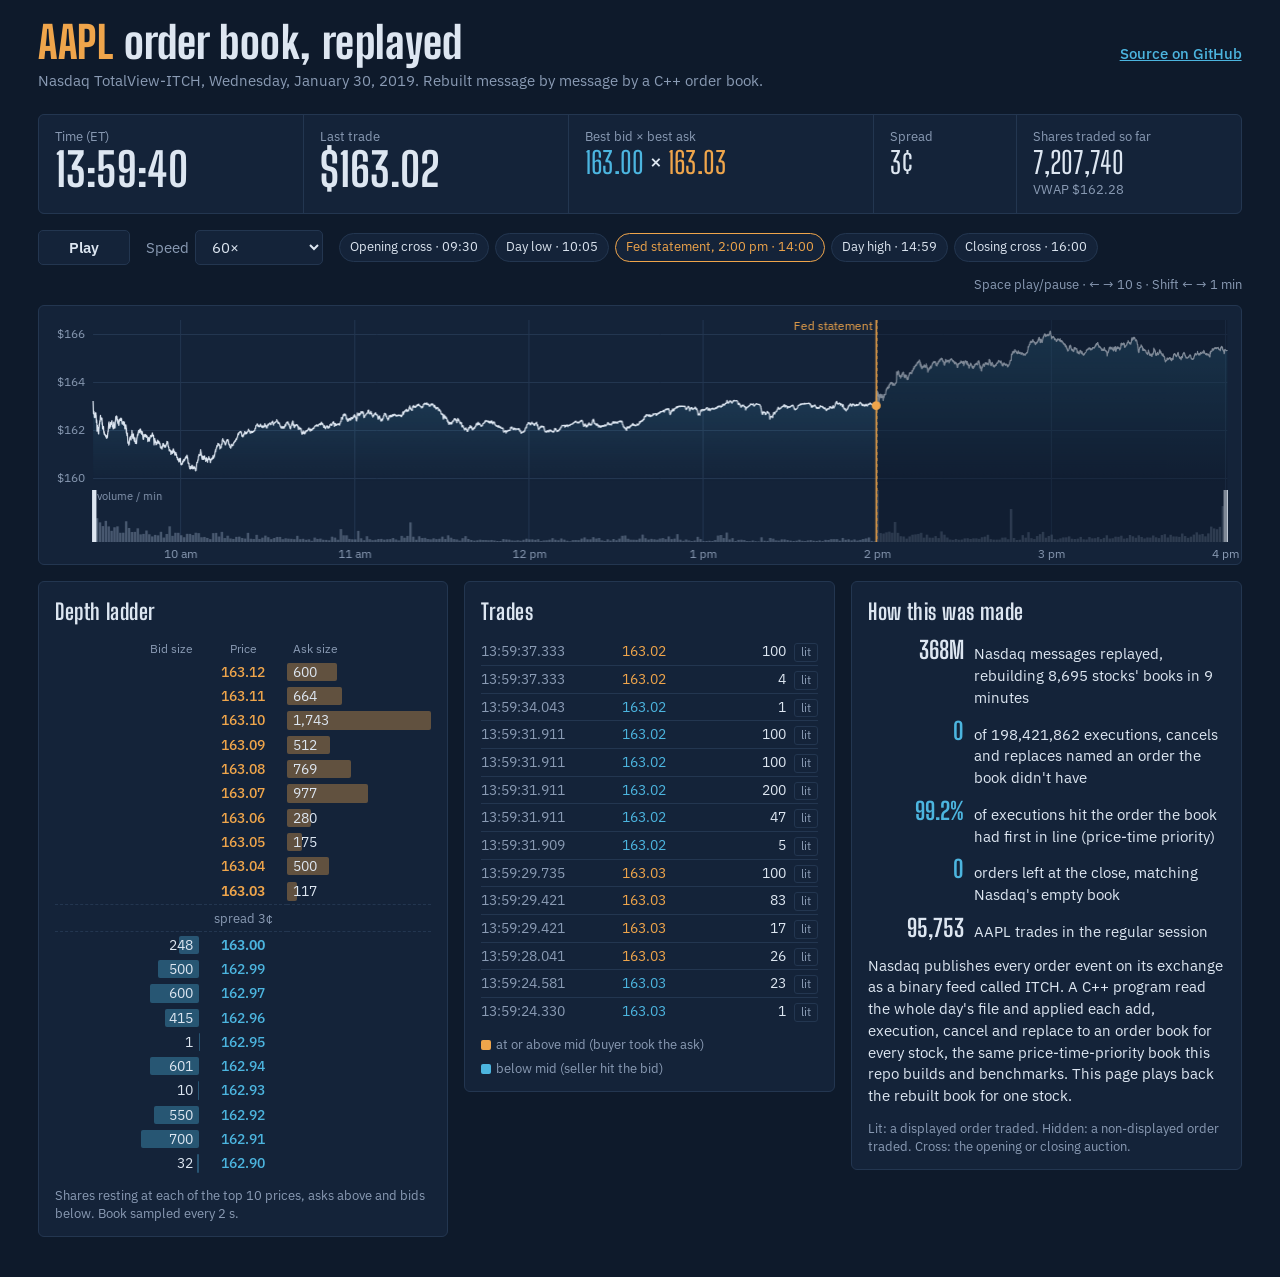
==== docs/index.html @ 78aa6287 "Live replay viewer for AAPL on 2019-01-30 (GitHub Pages) + updated results docs/index.html: the inte" ====
<!DOCTYPE html>
<html lang="en">
<head>
<meta charset="utf-8">
<meta name="viewport" content="width=device-width, initial-scale=1">
<title>AAPL Order Book Replay</title>
<link rel="preconnect" href="https://fonts.googleapis.com">
<link rel="preconnect" href="https://fonts.gstatic.com" crossorigin>
<link href="https://fonts.googleapis.com/css2?family=Big+Shoulders+Display:wght@500;700;800&family=IBM+Plex+Sans:wght@400;500;600&display=swap" rel="stylesheet">
<style>
:root {
  /* One committed visual world: an exchange board at night. Bids cool, asks warm. */
  --ink: #0e1a2b;      /* page */
  --panel: #142339;    /* raised surfaces */
  --line: #233650;     /* grid, borders */
  --text: #dde6f1;
  --muted: #8a9bb4;
  --bid: #4cb5df;
  --ask: #efa54b;
  --display: "Big Shoulders Display", "Arial Narrow", "Roboto Condensed", sans-serif;
  --body: "IBM Plex Sans", "Segoe UI", system-ui, sans-serif;
  /* layout: board of big numerals, full-width day chart, then ladder | tape | notes */
  color-scheme: dark;
}
* { box-sizing: border-box; }
html, body { margin: 0; background: var(--ink); color: var(--text); font-family: var(--body); font-size: 15px; line-height: 1.45; }
body { padding: 20px clamp(16px, 3vw, 40px) 40px; max-width: 1440px; margin: 0 auto; }
a { color: var(--bid); }
a:focus-visible, button:focus-visible, select:focus-visible, input:focus-visible, canvas:focus-visible { outline: 2px solid var(--ask); outline-offset: 2px; }
.num { font-variant-numeric: tabular-nums; }

/* ---------- header ---------- */
.top { display: flex; flex-wrap: wrap; gap: 8px 24px; align-items: baseline; justify-content: space-between; }
h1 { font-family: var(--display); font-weight: 800; font-size: clamp(30px, 4vw, 44px); letter-spacing: 0.01em; line-height: 1; margin: 0; text-wrap: balance; }
h1 .sym { color: var(--ask); }
.sub { margin: 6px 0 0; color: var(--muted); }
.repo { font-weight: 500; white-space: nowrap; }

/* ---------- the board: the one loud element ---------- */
.board { margin-top: 22px; display: grid; grid-template-columns: minmax(0, 1.3fr) minmax(0, 1.3fr) minmax(0, 1.5fr) minmax(0, 0.7fr) minmax(0, 1.1fr); gap: 1px; background: var(--line); border: 1px solid var(--line); border-radius: 6px; overflow: hidden; }
.cell { background: var(--panel); padding: 12px 16px 14px; display: flex; flex-direction: column; gap: 2px; min-width: 0; }
.label { color: var(--muted); font-size: 12.5px; }
.big { font-family: var(--display); font-weight: 700; font-size: clamp(30px, 3.6vw, 54px); line-height: 1; font-variant-numeric: tabular-nums; white-space: nowrap; }
.mid-val { font-family: var(--display); font-weight: 500; font-size: clamp(22px, 2.4vw, 30px); line-height: 1.05; font-variant-numeric: tabular-nums; white-space: nowrap; overflow: hidden; text-overflow: ellipsis; }
#quote .b { color: var(--bid); } #quote .a { color: var(--ask); }
.event { color: var(--ask); font-size: 13px; min-height: 1.4em; }

/* ---------- controls ---------- */
.controls { margin-top: 16px; display: flex; flex-wrap: wrap; gap: 10px 16px; align-items: center; }
button, select { font: inherit; color: var(--text); background: var(--panel); border: 1px solid var(--line); border-radius: 5px; padding: 6px 12px; cursor: pointer; }
button:hover, select:hover { border-color: var(--muted); }
#play { min-width: 92px; font-weight: 600; }
#play[aria-pressed="true"] { background: var(--ask); color: var(--ink); border-color: var(--ask); }
.speed { display: flex; gap: 6px; align-items: center; color: var(--muted); }
.moments { display: flex; flex-wrap: wrap; gap: 6px; }
.moments button { font-size: 13px; padding: 4px 10px; border-radius: 999px; }
.moments button.active { border-color: var(--ask); color: var(--ask); }
.keys { color: var(--muted); font-size: 12.5px; margin-left: auto; }

/* ---------- day chart ---------- */
.chart { position: relative; margin-top: 12px; background: var(--panel); border: 1px solid var(--line); border-radius: 6px; height: 260px; }
.chart canvas { position: absolute; inset: 0; width: 100%; height: 100%; }
#cursor { cursor: crosshair; touch-action: none; }
#tip { position: absolute; pointer-events: none; background: var(--ink); border: 1px solid var(--line); border-radius: 4px; padding: 3px 8px; font-size: 12.5px; white-space: nowrap; display: none; font-variant-numeric: tabular-nums; }

/* ---------- lower grid ---------- */
.grid { margin-top: 16px; display: grid; grid-template-columns: minmax(300px, 1.05fr) minmax(260px, 0.95fr) minmax(260px, 1fr); gap: 16px; align-items: start; }
.box { background: var(--panel); border: 1px solid var(--line); border-radius: 6px; padding: 14px 16px; min-width: 0; }
h2 { font-family: var(--display); font-weight: 700; font-size: 22px; letter-spacing: 0.02em; margin: 0 0 10px; }
.note { color: var(--muted); font-size: 12.5px; margin: 10px 0 0; }

/* ladder */
.ladder { display: grid; grid-template-columns: 1fr 88px 1fr; font-variant-numeric: tabular-nums; font-size: 14px; }
.ladder .row { display: contents; }
.ladder .row > div { padding: 2px 6px; position: relative; min-height: 22px; display: flex; align-items: center; }
.ladder .px { justify-content: center; font-weight: 500; }
.ladder .ask .px { color: var(--ask); } .ladder .bid .px { color: var(--bid); }
.ladder .qty { gap: 6px; }
.ladder .ask .qty.r { justify-content: flex-start; } .ladder .bid .qty.l { justify-content: flex-end; }
.ladder .bar { position: absolute; top: 3px; bottom: 3px; border-radius: 2px; opacity: 0.35; }
.ladder .ask .bar { left: 0; background: var(--ask); } .ladder .bid .bar { right: 0; background: var(--bid); }
.ladder .qtext { position: relative; }
.ladder .row.best > div { border-top: 1px solid transparent; }
.ladder .ask.best .px, .ladder .bid.best .px { font-weight: 600; }
.ladder .spreadrow > div { min-height: 28px; color: var(--muted); font-size: 12.5px; justify-content: center; border-top: 1px dashed var(--line); border-bottom: 1px dashed var(--line); }
.ladder .changed .qtext { animation: pulse 0.6s ease-out; }
@keyframes pulse { from { color: var(--text); text-shadow: 0 0 8px currentColor; } to { text-shadow: none; } }
.ladder .colhead > div { color: var(--muted); font-size: 12px; min-height: 18px; }

/* tape */
#tape { list-style: none; margin: 0; padding: 0; font-variant-numeric: tabular-nums; font-size: 14px; }
#tape li { display: grid; grid-template-columns: 9.5em 5.2em 1fr auto; gap: 8px; padding: 3px 0; border-bottom: 1px solid var(--line); align-items: baseline; }
#tape li:last-child { border-bottom: 0; }
#tape .t { color: var(--muted); }
#tape .q { text-align: right; }
#tape .k { font-size: 11.5px; padding: 0 6px; border-radius: 3px; border: 1px solid var(--line); color: var(--muted); }
#tape .up { color: var(--ask); } #tape .down { color: var(--bid); }
#tape .k.cross { border-color: var(--text); color: var(--text); }
#tape .empty { color: var(--muted); display: block; border: 0; }

/* about */
.facts { list-style: none; margin: 0; padding: 0; display: grid; gap: 10px; }
.facts li { display: grid; grid-template-columns: 6.4em 1fr; gap: 10px; align-items: baseline; }
.facts .n { font-family: var(--display); font-weight: 700; font-size: 24px; line-height: 1; font-variant-numeric: tabular-nums; text-align: right; }
.facts .ok { color: var(--bid); }
.about p { margin: 12px 0 0; max-width: 62ch; }
.legend { display: flex; flex-wrap: wrap; gap: 6px 14px; margin-top: 10px; color: var(--muted); font-size: 12.5px; }
.legend i { display: inline-block; width: 10px; height: 10px; border-radius: 2px; margin-right: 5px; vertical-align: -1px; }

@media (max-width: 1100px) {
  .board { grid-template-columns: repeat(3, minmax(0, 1fr)); }
  .board .cell:nth-child(3) { grid-column: span 2; }
  .grid { grid-template-columns: 1fr 1fr; }
  .grid .about { grid-column: span 2; }
  .keys { display: none; }
}
@media (max-width: 680px) {
  .board { grid-template-columns: repeat(2, minmax(0, 1fr)); }
    .grid { grid-template-columns: 1fr; }
  .grid .about { grid-column: auto; }
  .chart { height: 210px; }
  #tape li { grid-template-columns: 7.6em 4.6em 1fr auto; font-size: 13px; }
}
@media (prefers-reduced-motion: reduce) {
  .ladder .changed .qtext { animation: none; }
}
</style>
</head>
<body>
<header class="top">
  <div>
    <h1><span class="sym" id="sym">AAPL</span> order book, replayed</h1>
    <p class="sub" id="sub">Nasdaq TotalView-ITCH, rebuilt message by message by a C++ order book</p>
  </div>
  <a class="repo" href="https://github.com/adamdn-code/orderbook">Source on GitHub</a>
</header>

<section class="board" aria-label="Book at the selected time">
  <div class="cell"><span class="label">Time (ET)</span><span class="big" id="clock">--:--:--</span></div>
  <div class="cell"><span class="label">Last trade</span><span class="big" id="last">--</span></div>
  <div class="cell"><span class="label">Best bid × best ask</span><span class="mid-val" id="quote">--</span><span class="event" id="event"></span></div>
  <div class="cell"><span class="label">Spread</span><span class="mid-val" id="spread">--</span></div>
  <div class="cell"><span class="label">Shares traded so far</span><span class="mid-val" id="vol">--</span><span class="label" id="vwap">VWAP --</span></div>
</section>

<section class="controls" aria-label="Replay controls">
  <button id="play" aria-pressed="false">Play</button>
  <label class="speed" for="speed">Speed
    <select id="speed">
      <option value="1">1× real time</option>
      <option value="10">10×</option>
      <option value="60" selected>60×</option>
      <option value="300">300×</option>
    </select>
  </label>
  <div class="moments" id="moments" aria-label="Jump to"></div>
  <span class="keys">Space play/pause · ← → 10 s · Shift ← → 1 min</span>
</section>

<section class="chart" aria-label="Price through the day. Click or drag to move through the day.">
  <canvas id="day" aria-hidden="true"></canvas>
  <canvas id="cursor" tabindex="0" aria-label="Day chart: click or drag to set the time"></canvas>
  <div id="tip"></div>
</section>

<main class="grid">
  <section class="box">
    <h2>Depth ladder</h2>
    <div class="ladder" id="ladder"></div>
    <p class="note" id="ladder-note">Shares resting at each price, asks above and bids below.</p>
  </section>
  <section class="box">
    <h2>Trades</h2>
    <ol id="tape"></ol>
    <div class="legend">
      <span><i style="background:var(--ask)"></i>at or above mid (buyer took the ask)</span>
      <span><i style="background:var(--bid)"></i>below mid (seller hit the bid)</span>
    </div>
  </section>
  <section class="box about">
    <h2>How this was made</h2>
    <ul class="facts" id="facts"></ul>
    <p>Nasdaq publishes every order event on its exchange as a binary feed called ITCH. A C++ program read the whole day's file and applied each add, execution, cancel and replace to an order book for every stock, the same price-time-priority book this repo builds and benchmarks. This page plays back the rebuilt book for one stock.</p>
    <p class="note">Lit: a displayed order traded. Hidden: a non-displayed order traded. Cross: the opening or closing auction.</p>
  </section>
</main>

<script>
"use strict";
const D = {"symbol":"AAPL","date":"2019-01-30","scale":10000,"depth":10,"step":2.0,"snap_t":[34201.012,34203.007,34205.01,34207.11,34209.002,34211.018,34213.07,34215.009,34217.074,34219.019,34221.008,34223.155,34225.003,34227.001,34229.001,34231.003,34233.105,34235.1,34237.019,34239.023,34241.023,34243.005,34245.027,34247.003,34249.018,34251.01,34253.019,34255.049,34257.041,34259.006,34261.008,34263.02,34265.004,34267.03,34269.02,34271.023,34273.02,34275.02,34277.002,34279.02,34281.035,34283.03,34285.025,34287.016,34289.006,34291.002,34293.008,34295.074,34297.035,34299.001,34301.035,34303.016,34305.041,34307.062,34309.039,34311.031,34313.037,34315.056,34317.013,34319.001,34321.011,34323.006,34325.03,34327.0,34329.014,34331.003,34333.032,34335.01,34337.033,34339.055,34341.011,34343.038,34345.016,34347.027,34349.002,34351.0,34353.0,34355.022,34357.004,34359.033,34361.008,34363.071,34365.013,34367.006,34369.033,34371.016,34373.001,34375.032,34377.033,34379.033,34381.014,34383.014,34385.011,34387.009,34389.015,34391.025,34393.005,34395.005,34397.009,34399.002,34401.137,34403.005,34405.011,34407.077,34409.003,34411.017,34413.042,34415.008,34417.028,34419.01,34421.043,34423.035,34425.011,34427.066,34429.037,34431.001,34433.033,34435.04,34437.007,34439.005,34441.022,34443.033,34445.016,34447.053,34449.035,34451.031,34453.003,34455.046,34457.024,34459.032,34461.029,34463.028,34465.005,34467.082,34469.038,34471.031,34473.051,34475.014,34477.045,34479.031,34481.019,34483.005,34485.006,34487.02,34489.176,34491.048,34493.017,34495.001,34497.045,34499.01,34501.014,34503.004,34505.007,34507.017,34509.007,34511.038,34513.034,34515.004,34517.003,34519.029,34521.035,34523.012,34525.017,34527.033,34529.017,34531.028,34533.014,34535.032,34537.002,34539.01,34541.027,34543.101,34545.009,34547.01,34549.046,34551.05,34553.0,34555.037,34557.017,34559.024,34561.0,34563.002,34565.02,34567.003,34569.032,34571.003,34573.064,34575.002,34577.065,34579.008,34581.057,34583.06,34585.031,34587.003,34589.066,34591.036,34593.064,34595.013,34597.031,34599.001,34601.011,34603.038,34605.033,34607.028,34609.011,34611.021,34613.002,34615.038,34617.018,34619.027,34621.019,34623.039,34625.02,34627.001,34629.012,34631.053,34633.007,34635.033,34637.038,34639.004,34641.014,34643.072,34645.069,34647.005,34649.003,34651.022,34653.014,34655.008,34657.01,34659.012,34661.02,34663.015,34665.0,34667.004,34669.01,34671.0,34673.039,34675.027,34677.058,34679.028,34681.031,34683.023,34685.065,34687.087,34689.004,34691.001,34693.019,34695.006,34697.012,34699.0,34701.003,34703.003,34705.009,34707.025,34709.007,34711.001,34713.004,34715.03,34717.033,34719.002,34721.009,34723.027,34725.096,34727.054,34729.001,34731.0,34733.006,34735.004,34737.058,34739.007,34741.027,34743.012,34745.002,34747.025,34749.035,34751.093,34753.011,34755.032,34757.004,34759.053,34761.009,34763.06,34765.03,34767.054,34769.004,34771.004,34773.012,34775.002,34777.034,34779.046,34781.015,34783.033,34785.002,34787.002,34789.002,34791.156,34793.0,34795.207,34797.015,34799.011,34801.049,34803.03,34805.013,34807.06,34809.002,34811.008,34813.063,34815.008,34817.018,34819.091,34821.154,34823.005,34825.033,34827.0,34829.101,34831.0,34833.067,34835.018,34837.002,34839.001,34841.029,34843.024,34845.021,34847.001,34849.021,34851.034,34853.018,34855.029,34857.004,34859.002,34861.012,34863.071,34865.001,34867.014,34869.005,34871.013,34873.053,34875.005,34877.026,34879.015,34881.011,34883.017,34885.013,34887.017,34889.015,34891.01,34893.006,34895.025,34897.002,34899.015,34901.007,34903.022,34905.008,34907.005,34909.012,34911.02,34913.006,34915.029,34917.04,34919.002,34921.051,34923.054,34925.002,34927.002,34929.022,34931.031,34933.025,34935.016,34937.034,34939.0,34941.009,34943.0,34945.02,34947.017,34949.01,34951.031,34953.032,34955.002,34957.017,34959.004,34961.001,34963.01,34965.051,34967.008,34969.023,34971.025,34973.018,34975.041,34977.005,34979.01,34981.028,34983.006,34985.026,34987.006,34989.006,34991.035,34993.136,34995.012,34997.012,34999.094,35001.007,35003.015,35005.006,35007.054,35009.006,35011.006,35013.004,35015.008,35017.023,35019.024,35021.002,35023.04,35025.061,35027.063,35029.054,35031.032,35033.241,35035.025,35037.014,35039.012,35041.023,35043.05,35045.062,35047.004,35049.002,35051.008,35053.0,35055.021,35057.004,35059.003,35061.006,35063.016,35065.007,35067.002,35069.002,35071.016,35073.022,35075.012,35077.0,35079.033,35081.02,35083.006,35085.134,35087.104,35089.022,35091.04,35093.039,35095.018,35097.012,35099.015,35101.001,35103.001,35105.009,35107.02,35109.014,35111.006,35113.054,35115.018,35117.011,35119.042,35121.003,35123.006,35125.007,35127.0,35129.018,35131.122,35133.01,35135.025,35137.003,35139.097,35141.042,35143.009,35145.023,35147.012,35149.02,35151.021,35153.052,35155.046,35157.002,35159.03,35161.0,35163.0,35165.0,35167.0,35169.0,35171.008,35173.0,35175.0,35177.0,35179.0,35181.07,35183.024,35185.0,35187.0,35189.04,35191.072,35193.0,35195.0,35197.028,35199.0,35201.0,35203.0,35205.0,35207.0,35209.0,35211.086,35213.0,35215.0,35217.0,35219.048,35221.062,35223.01,35225.052,35227.071,35229.013,35231.0,35233.0,35235.0,35237.0,35239.001,35241.0,35243.023,35245.008,35247.0,35249.0,35251.152,35253.054,35255.032,35257.03,35259.0,35261.171,35263.0,35265.0,35267.0,35269.0,35271.03,35273.019,35275.0,35277.0,35279.012,35281.0,35283.0,35285.0,35287.0,35289.0,35291.0,35293.0,35295.0,35297.0,35299.0,35301.058,35303.0,35305.0,35307.0,35309.008,35311.0,35313.1,35315.0,35317.094,35319.022,35321.018,35323.0,35325.0,35327.0,35329.0,35331.037,35333.0,35335.0,35337.022,35339.008,35341.0,35343.0,35345.0,35347.0,35349.0,35351.0,35353.0,35355.0,35357.0,35359.0,35361.0,35363.0,35365.0,35367.024,35369.0,35371.0,35373.0,35375.0,35377.0,35379.0,35381.0,35383.001,35385.05,35387.0,35389.0,35391.087,35393.0,35395.0,35397.006,35399.0,35401.0,35403.111,35405.009,35407.122,35409.0,35411.0,35413.0,35415.0,35417.0,35419.023,35421.002,35423.0,35425.0,35427.0,35429.0,35431.027,35433.0,35435.0,35437.072,35439.0,35441.0,35443.093,35445.0,35447.0,35449.029,35451.037,35453.0,35455.0,35457.015,35459.0,35461.0,35463.0,35465.0,35467.0,35469.013,35471.0,35473.004,35475.0,35477.0,35479.008,35481.031,35483.04,35485.0,35487.0,35489.004,35491.0,35493.0,35495.004,35497.0,35499.001,35501.021,35503.0,35505.007,35507.02,35509.095,35511.011,35513.049,35515.145,35517.028,35519.054,35521.0,35523.181,35525.003,35527.0,35529.024,35531.006,35533.0,35535.0,35537.036,35539.0,35541.124,35543.005,35545.003,35547.084,35549.0,35551.007,35553.019,35555.083,35557.0,35559.005,35561.021,35563.023,35565.003,35567.0,35569.001,35571.004,35573.02,35575.0,35577.004,35579.028,35581.082,35583.011,35585.008,35587.027,35589.034,35591.0,35593.0,35595.027,35597.043,35599.045,35601.0,35603.003,35605.0,35607.0,35609.061,35611.0,35613.051,35615.031,35617.287,35619.005,35621.009,35623.011,35625.038,35627.028,35629.029,35631.015,35633.052,35635.0,35637.013,35639.034,35641.003,35643.049,35645.001,35647.069,35649.031,35651.034,35653.021,35655.0,35657.09,35659.0,35661.07,35663.0,35665.049,35667.0,35669.008,35671.0,35673.0,35675.0,35677.0,35679.0,35681.0,35683.034,35685.0,35687.0,35689.0,35691.0,35693.014,35695.024,35697.001,35699.014,35701.149,35703.043,35705.064,35707.0,35709.035,35711.0,35713.0,35715.038,35717.103,35719.073,35721.008,35723.0,35725.0,35727.008,35729.0,35731.0,35733.0,35735.0,35737.003,35739.034,35741.0,35743.0,35745.021,35747.0,35749.0,35751.0,35753.0,35755.026,35757.0,35759.0,35761.0,35763.033,35765.0,35767.0,35769.0,35771.0,35773.0,35775.024,35777.151,35779.099,35781.0,35783.034,35785.009,35787.0,35789.0,35791.0,35793.085,35795.155,35797.002,35799.069,35801.0,35803.075,35805.0,35807.0,35809.054,35811.0,35813.0,35815.0,35817.0,35819.0,35821.007,35823.0,35825.0,35827.118,35829.016,35831.0,35833.0,35835.007,35837.047,35839.225,35841.042,35843.0,35845.0,35847.0,35849.0,35851.0,35853.035,35855.078,35857.0,35859.062,35861.063,35863.0,35865.019,35867.041,35869.101,35871.031,35873.0,35875.0,35877.0,35879.0,35881.057,35883.036,35885.0,35887.026,35889.007,35891.0,35893.048,35895.019,35897.0,35899.0,35901.0,35903.0,35905.0,35907.004,35909.0,35911.0,35913.0,35915.0,35917.205,35919.035,35921.0,35923.0,35925.077,35927.0,35929.0,35931.0,35933.016,35935.0,35937.0,35939.0,35941.0,35943.0,35945.0,35947.0,35949.086,35951.0,35953.0,35955.0,35957.0,35959.046,35961.0,35963.0,35965.0,35967.023,35969.029,35971.007,35973.009,35975.055,35977.0,35979.0,35981.029,35983.0,35985.005,35987.0,35989.02,35991.0,35993.0,35995.033,35997.0,35999.0,36001.0,36003.0,36005.131,36007.0,36009.0,36011.0,36013.0,36015.0,36017.066,36019.019,36021.0,36023.063,36025.0,36027.0,36029.0,36031.0,36033.0,36035.0,36037.0,36039.027,36041.0,36043.059,36045.014,36047.0,36049.0,36051.01,36053.0,36055.0,36057.003,36059.042,36061.0,36063.0,36065.033,36067.255,36069.0,36071.116,36073.0,36075.028,36077.0,36079.005,36081.021,36083.03,36085.086,36087.052,36089.074,36091.003,36093.0,36095.049,36097.004,36099.036,36101.0,36103.0,36105.099,36107.072,36109.013,36111.0,36113.0,36115.0,36117.0,36119.04,36121.0,36123.0,36125.0,36127.0,36129.0,36131.0,36133.0,36135.0,36137.027,36139.0,36141.0,36143.0,36145.012,36147.0,36149.014,36151.166,36153.0,36155.0,36157.0,36159.01,36161.026,36163.0,36165.0,36167.0,36169.0,36171.0,36173.048,36175.0,36177.0,36179.0,36181.013,36183.042,36185.0,36187.0,36189.0,36191.009,36193.0,36195.004,36197.0,36199.0,36201.026,36203.0,36205.0,36207.0,36209.0,36211.0,36213.0,36215.0,36217.0,36219.0,36221.02,36223.0,36225.0,36227.0,36229.059,36231.0,36233.0,36235.0,36237.004,36239.088,36241.0,36243.062,36245.0,36247.0,36249.0,36251.014,36253.044,36255.022,36257.0,36259.032,36261.0,36263.0,36265.0,36267.0,36269.005,36271.0,36273.118,36275.0,36277.065,36279.0,36281.029,36283.171,36285.0,36287.0,36289.0,36291.0,36293.0,36295.048,36297.206,36299.052,36301.0,36303.0,36305.0,36307.142,36309.0,36311.0,36313.0,36315.034,36317.0,36319.0,36321.0,36323.0,36325.0,36327.0,36329.065,36331.004,36333.0,36335.0,36337.0,36339.0,36341.0,36343.0,36345.0,36347.0,36349.0,36351.0,36353.0,36355.098,36357.0,36359.0,36361.0,36363.046,36365.0,36367.0,36369.0,36371.0,36373.0,36375.0,36377.0,36379.0,36381.0,36383.0,36385.0,36387.011,36389.0,36391.032,36393.0,36395.0,36397.0,36399.0,36401.0,36403.0,36405.0,36407.0,36409.0,36411.0,36413.014,36415.117,36417.0,36419.0,36421.016,36423.0,36425.0,36427.0,36429.048,36431.062,36433.0,36435.015,36437.0,36439.0,36441.0,36443.0,36445.0,36447.0,36449.0,36451.019,36453.087,36455.0,36457.0,36459.0,36461.0,36463.075,36465.0,36467.0,36469.074,36471.01,36473.0,36475.0,36477.0,36479.0,36481.0,36483.0,36485.018,36487.103,36489.0,36491.0,36493.0,36495.0,36497.0,36499.001,36501.0,36503.0,36505.021,36507.0,36509.0,36511.0,36513.0,36515.0,36517.076,36519.0,36521.08,36523.0,36525.0,36527.0,36529.0,36531.0,36533.032,36535.021,36537.035,36539.092,36541.0,36543.0,36545.025,36547.0,36549.0,36551.148,36553.0,36555.0,36557.0,36559.0,36561.0,36563.058,36565.064,36567.0,36569.013,36571.0,36573.089,36575.043,36577.041,36579.056,36581.146,36583.0,36585.198,36587.0,36589.0,36591.051,36593.078,36595.0,36597.0,36599.0,36601.002,36603.0,36605.015,36607.0,36609.0,36611.0,36613.028,36615.0,36617.0,36619.27,36621.0,36623.0,36625.0,36627.067,36629.013,36631.0,36633.0,36635.0,36637.0,36639.022,36641.0,36643.0,36645.0,36647.122,36649.0,36651.0,36653.0,36655.048,36657.025,36659.165,36661.005,36663.0,36665.0,36667.0,36669.0,36671.065,36673.0,36675.005,36677.0,36679.0,36681.0,36683.0,36685.007,36687.0,36689.056,36691.033,36693.0,36695.0,36697.034,36699.042,36701.0,36703.0,36705.0,36707.052,36709.0,36711.0,36713.037,36715.0,36717.0,36719.0,36721.0,36723.0,36725.0,36727.0,36729.0,36731.0,36733.0,36735.0,36737.0,36739.0,36741.0,36743.0,36745.0,36747.0,36749.0,36751.397,36753.142,36755.0,36757.0,36759.0,36761.0,36763.0,36765.0,36767.0,36769.0,36771.0,36773.0,36775.0,36777.0,36779.0,36781.0,36783.0,36785.0,36787.0,36789.0,36791.158,36793.0,36795.0,36797.0,36799.0,36801.0,36803.0,36805.005,36807.0,36809.0,36811.111,36813.0,36815.0,36817.01,36819.0,36821.0,36823.003,36825.032,36827.035,36829.054,36831.136,36833.01,36835.0,36837.0,36839.0,36841.141,36843.0,36845.0,36847.054,36849.043,36851.033,36853.0,36855.0,36857.0,36859.0,36861.0,36863.02,36865.0,36867.0,36869.018,36871.0,36873.0,36875.0,36877.0,36879.001,36881.0,36883.0,36885.0,36887.045,36889.0,36891.0,36893.034,36895.094,36897.0,36899.0,36901.0,36903.0,36905.0,36907.0,36909.0,36911.0,36913.0,36915.0,36917.0,36919.026,36921.053,36923.0,36925.129,36927.026,36929.174,36931.007,36933.068,36935.04,36937.0,36939.0,36941.007,36943.02,36945.0,36947.0,36949.0,36951.0,36953.025,36955.0,36957.0,36959.0,36961.0,36963.0,36965.006,36967.0,36969.0,36971.0,36973.0,36975.0,36977.0,36979.0,36981.0,36983.0,36985.073,36987.0,36989.0,36991.0,36993.146,36995.0,36997.0,36999.0,37001.0,37003.0,37005.0,37007.0,37009.001,37011.0,37013.0,37015.0,37017.0,37019.088,37021.0,37023.0,37025.016,37027.0,37029.034,37031.0,37033.004,37035.0,37037.0,37039.074,37041.009,37043.0,37045.0,37047.0,37049.0,37051.019,37053.0,37055.041,37057.01,37059.0,37061.042,37063.0,37065.0,37067.039,37069.0,37071.0,37073.0,37075.0,37077.112,37079.085,37081.048,37083.011,37085.097,37087.052,37089.0,37091.0,37093.0,37095.0,37097.013,37099.012,37101.0,37103.0,37105.0,37107.0,37109.0,37111.0,37113.074,37115.0,37117.143,37119.0,37121.0,37123.0,37125.0,37127.0,37129.0,37131.0,37133.0,37135.117,37137.0,37139.0,37141.0,37143.024,37145.0,37147.0,37149.0,37151.0,37153.0,37155.0,37157.043,37159.0,37161.062,37163.159,37165.0,37167.0,37169.084,37171.0,37173.0,37175.0,37177.0,37179.0,37181.0,37183.0,37185.0,37187.0,37189.0,37191.0,37193.0,37195.0,37197.0,37199.0,37201.005,37203.006,37205.0,37207.0,37209.0,37211.0,37213.0,37215.0,37217.022,37219.0,37221.0,37223.0,37225.0,37227.033,37229.0,37231.022,37233.01,37235.0,37237.0,37239.0,37241.0,37243.0,37245.0,37247.006,37249.0,37251.0,37253.072,37255.019,37257.0,37259.0,37261.0,37263.0,37265.0,37267.0,37269.0,37271.059,37273.025,37275.0,37277.0,37279.0,37281.0,37283.0,37285.0,37287.0,37289.019,37291.055,37293.0,37295.0,37297.0,37299.079,37301.236,37303.0,37305.0,37307.04,37309.0,37311.0,37313.0,37315.047,37317.0,37319.003,37321.182,37323.0,37325.045,37327.0,37329.0,37331.188,37333.011,37335.0,37337.0,37339.0,37341.0,37343.024,37345.021,37347.0,37349.041,37351.0,37353.0,37355.048,37357.078,37359.0,37361.088,37363.0,37365.0,37367.0,37369.0,37371.0,37373.0,37375.0,37377.0,37379.097,37381.0,37383.0,37385.089,37387.182,37389.0,37391.0,37393.0,37395.077,37397.102,37399.0,37401.0,37403.0,37405.0,37407.0,37409.053,37411.0,37413.074,37415.0,37417.0,37419.0,37421.0,37423.0,37425.132,37427.0,37429.0,37431.0,37433.0,37435.044,37437.003,37439.0,37441.0,37443.0,37445.062,37447.019,37449.067,37451.0,37453.0,37455.0,37457.0,37459.0,37461.0,37463.005,37465.0,37467.0,37469.0,37471.011,37473.0,37475.0,37477.009,37479.045,37481.094,37483.0,37485.0,37487.011,37489.0,37491.0,37493.004,37495.0,37497.035,37499.0,37501.269,37503.042,37505.025,37507.0,37509.063,37511.0,37513.0,37515.0,37517.055,37519.0,37521.448,37523.06,37525.0,37527.0,37529.217,37531.059,37533.0,37535.099,37537.0,37539.093,37541.0,37543.154,37545.276,37547.0,37549.0,37551.0,37553.0,37555.084,37557.0,37559.008,37561.01,37563.078,37565.011,37567.0,37569.0,37571.0,37573.0,37575.012,37577.0,37579.05,37581.0,37583.0,37585.0,37587.0,37589.0,37591.014,37593.011,37595.0,37597.0,37599.002,37601.0,37603.0,37605.0,37607.0,37609.0,37611.018,37613.063,37615.068,37617.012,37619.132,37621.0,37623.064,37625.014,37627.0,37629.0,37631.0,37633.141,37635.033,37637.014,37639.084,37641.0,37643.031,37645.741,37647.081,37649.019,37651.071,37653.0,37655.017,37657.039,37659.0,37661.061,37663.0,37665.0,37667.0,37669.225,37671.166,37673.0,37675.0,37677.089,37679.03,37681.067,37683.0,37685.038,37687.0,37689.029,37691.018,37693.001,37695.001,37697.0,37699.0,37701.026,37703.031,37705.021,37707.0,37709.047,37711.291,37713.441,37715.039,37717.037,37719.0,37721.0,37723.006,37725.0,37727.01,37729.446,37731.214,37733.003,37735.363,37737.049,37739.066,37741.283,37743.043,37745.014,37747.018,37749.0,37751.012,37753.0,37755.0,37757.042,37759.006,37761.0,37763.075,37765.01,37767.079,37769.006,37771.04,37773.044,37775.002,37777.126,37779.127,37781.0,37783.0,37785.02,37787.0,37789.111,37791.0,37793.0,37795.007,37797.024,37799.074,37801.0,37803.0,37805.0,37807.0,37809.001,37811.0,37813.0,37815.0,37817.019,37819.0,37821.0,37823.004,37825.003,37827.0,37829.0,37831.0,37833.0,37835.054,37837.0,37839.0,37841.005,37843.113,37845.003,37847.235,37849.0,37851.0,37853.0,37855.0,37857.0,37859.0,37861.0,37863.0,37865.003,37867.07,37869.035,37871.017,37873.051,37875.003,37877.048,37879.088,37881.07,37883.114,37885.268,37887.0,37889.0,37891.075,37893.0,37895.079,37897.0,37899.0,37901.0,37903.0,37905.002,37907.0,37909.0,37911.0,37913.001,37915.0,37917.008,37919.0,37921.102,37923.138,37925.004,37927.017,37929.047,37931.036,37933.004,37935.021,37937.057,37939.006,37941.063,37943.04,37945.019,37947.022,37949.001,37951.159,37953.021,37955.075,37957.022,37959.001,37961.043,37963.251,37965.056,37967.151,37969.133,37971.0,37973.027,37975.249,37977.0,37979.035,37981.0,37983.161,37985.0,37987.056,37989.052,37991.028,37993.163,37995.0,37997.0,37999.04,38001.004,38003.062,38005.078,38007.0,38009.0,38011.006,38013.082,38015.097,38017.0,38019.0,38021.008,38023.301,38025.02,38027.0,38029.0,38031.0,38033.0,38035.041,38037.136,38039.0,38041.0,38043.032,38045.0,38047.0,38049.0,38051.0,38053.0,38055.02,38057.043,38059.0,38061.148,38063.0,38065.0,38067.0,38069.096,38071.0,38073.157,38075.0,38077.0,38079.002,38081.004,38083.018,38085.147,38087.0,38089.0,38091.789,38093.0,38095.063,38097.119,38099.013,38101.0,38103.23,38105.0,38107.0,38109.0,38111.05,38113.0,38115.287,38117.0,38119.053,38121.0,38123.032,38125.0,38127.0,38129.024,38131.028,38133.019,38135.117,38137.038,38139.017,38141.151,38143.116,38145.0,38147.0,38149.0,38151.484,38153.0,38155.075,38157.02,38159.032,38161.005,38163.05,38165.0,38167.006,38169.032,38171.005,38173.047,38175.018,38177.074,38179.0,38181.0,38183.106,38185.042,38187.139,38189.001,38191.0,38193.0,38195.0,38197.069,38199.14,38201.151,38203.0,38205.0,38207.0,38209.178,38211.001,38213.0,38215.028,38217.057,38219.006,38221.0,38223.0,38225.0,38227.04,38229.0,38231.059,38233.0,38235.0,38237.0,38239.034,38241.085,38243.135,38245.098,38247.06,38249.076,38251.078,38253.073,38255.005,38257.0,38259.0,38261.0,38263.0,38265.0,38267.006,38269.013,38271.087,38273.001,38275.005,38277.009,38279.004,38281.002,38283.0,38285.0,38287.0,38289.013,38291.074,38293.0,38295.006,38297.019,38299.461,38301.025,38303.015,38305.015,38307.004,38309.005,38311.06,38313.0,38315.0,38317.147,38319.0,38321.0,38323.0,38325.13,38327.0,38329.014,38331.0,38333.12,38335.107,38337.002,38339.0,38341.007,38343.046,38345.008,38347.039,38349.027,38351.12,38353.087,38355.017,38357.0,38359.012,38361.0,38363.006,38365.003,38367.071,38369.0,38371.008,38373.1,38375.039,38377.056,38379.017,38381.088,38383.051,38385.027,38387.064,38389.197,38391.0,38393.001,38395.044,38397.0,38399.06,38401.017,38403.015,38405.045,38407.104,38409.014,38411.22,38413.002,38415.047,38417.132,38419.051,38421.283,38423.0,38425.048,38427.603,38429.044,38431.047,38433.013,38435.0,38437.18,38439.0,38441.0,38443.0,38445.0,38447.0,38449.0,38451.019,38453.001,38455.004,38457.082,38459.113,38461.098,38463.113,38465.031,38467.155,38469.033,38471.0,38473.031,38475.0,38477.0,38479.041,38481.0,38483.027,38485.0,38487.177,38489.003,38491.218,38493.0,38495.0,38497.0,38499.205,38501.029,38503.0,38505.015,38507.0,38509.0,38511.044,38513.079,38515.0,38517.0,38519.084,38521.0,38523.178,38525.0,38527.0,38529.0,38531.0,38533.012,38535.01,38537.083,38539.047,38541.308,38543.15,38545.0,38547.007,38549.0,38551.0,38553.068,38555.068,38557.01,38559.042,38561.0,38563.002,38565.028,38567.029,38569.004,38571.079,38573.022,38575.001,38577.06,38579.0,38581.035,38583.073,38585.0,38587.048,38589.0,38591.083,38593.015,38595.0,38597.043,38599.081,38601.0,38603.038,38605.05,38607.0,38609.022,38611.457,38613.128,38615.009,38617.028,38619.005,38621.086,38623.033,38625.026,38627.056,38629.034,38631.084,38633.042,38635.018,38637.21,38639.051,38641.013,38643.045,38645.026,38647.009,38649.003,38651.003,38653.05,38655.064,38657.062,38659.083,38661.001,38663.043,38665.019,38667.079,38669.063,38671.104,38673.013,38675.127,38677.09,38679.347,38681.047,38683.0,38685.0,38687.006,38689.008,38691.14,38693.0,38695.0,38697.0,38699.0,38701.005,38703.049,38705.033,38707.007,38709.0,38711.0,38713.031,38715.082,38717.0,38719.055,38721.223,38723.025,38725.036,38727.109,38729.007,38731.08,38733.181,38735.0,38737.006,38739.0,38741.313,38743.057,38745.0,38747.178,38749.019,38751.051,38753.0,38755.071,38757.074,38759.016,38761.127,38763.025,38765.022,38767.095,38769.013,38771.044,38773.0,38775.0,38777.264,38779.01,38781.0,38783.006,38785.026,38787.055,38789.0,38791.0,38793.0,38795.016,38797.019,38799.115,38801.042,38803.02,38805.015,38807.0,38809.0,38811.069,38813.0,38815.0,38817.041,38819.0,38821.122,38823.016,38825.0,38827.0,38829.008,38831.0,38833.0,38835.015,38837.091,38839.0,38841.048,38843.0,38845.12,38847.034,38849.423,38851.0,38853.0,38855.0,38857.063,38859.009,38861.0,38863.0,38865.0,38867.0,38869.009,38871.816,38873.0,38875.0,38877.008,38879.0,38881.0,38883.0,38885.016,38887.066,38889.0,38891.801,38893.138,38895.007,38897.0,38899.0,38901.005,38903.054,38905.038,38907.042,38909.18,38911.0,38913.076,38915.0,38917.005,38919.159,38921.0,38923.0,38925.0,38927.013,38929.025,38931.0,38933.0,38935.037,38937.0,38939.052,38941.042,38943.022,38945.062,38947.0,38949.062,38951.63,38953.081,38955.218,38957.0,38959.024,38961.055,38963.003,38965.164,38967.007,38969.116,38971.032,38973.055,38975.024,38977.0,38979.048,38981.044,38983.016,38985.001,38987.009,38989.001,38991.005,38993.008,38995.006,38997.007,38999.148,39001.021,39003.064,39005.0,39007.0,39009.043,39011.003,39013.0,39015.0,39017.07,39019.06,39021.0,39023.133,39025.266,39027.027,39029.063,39031.011,39033.0,39035.012,39037.055,39039.121,39041.0,39043.244,39045.082,39047.0,39049.076,39051.088,39053.0,39055.002,39057.051,39059.116,39061.0,39063.061,39065.008,39067.0,39069.027,39071.849,39073.137,39075.16,39077.094,39079.3,39081.054,39083.008,39085.238,39087.039,39089.206,39091.0,39093.0,39095.007,39097.01,39099.006,39101.012,39103.205,39105.0,39107.0,39109.203,39111.002,39113.0,39115.061,39117.071,39119.007,39121.144,39123.023,39125.046,39127.026,39129.207,39131.11,39133.095,39135.021,39137.01,39139.019,39141.0,39143.204,39145.01,39147.0,39149.0,39151.001,39153.071,39155.0,39157.0,39159.0,39161.0,39163.0,39165.014,39167.304,39169.035,39171.036,39173.0,39175.0,39177.107,39179.104,39181.0,39183.188,39185.015,39187.067,39189.0,39191.0,39193.013,39195.0,39197.121,39199.017,39201.096,39203.0,39205.022,39207.029,39209.009,39211.027,39213.005,39215.014,39217.0,39219.0,39221.0,39223.0,39225.028,39227.0,39229.043,39231.21,39233.0,39235.0,39237.036,39239.087,39241.023,39243.009,39245.009,39247.055,39249.256,39251.001,39253.03,39255.148,39257.046,39259.139,39261.171,39263.0,39265.013,39267.277,39269.454,39271.23,39273.007,39275.0,39277.0,39279.0,39281.079,39283.195,39285.009,39287.009,39289.108,39291.001,39293.077,39295.005,39297.187,39299.0,39301.17,39303.008,39305.113,39307.001,39309.037,39311.036,39313.0,39315.0,39317.0,39319.0,39321.0,39323.008,39325.0,39327.0,39329.0,39331.0,39333.0,39335.0,39337.0,39339.0,39341.016,39343.025,39345.086,39347.091,39349.008,39351.075,39353.024,39355.0,39357.026,39359.213,39361.121,39363.0,39365.025,39367.035,39369.0,39371.0,39373.0,39375.0,39377.014,39379.0,39381.0,39383.002,39385.0,39387.0,39389.128,39391.0,39393.037,39395.09,39397.0,39399.03,39401.0,39403.0,39405.024,39407.0,39409.0,39411.055,39413.0,39415.0,39417.097,39419.014,39421.0,39423.124,39425.0,39427.0,39429.012,39431.0,39433.048,39435.006,39437.021,39439.023,39441.026,39443.041,39445.181,39447.126,39449.044,39451.007,39453.0,39455.0,39457.004,39459.116,39461.004,39463.129,39465.07,39467.004,39469.002,39471.009,39473.0,39475.0,39477.076,39479.049,39481.16,39483.022,39485.0,39487.014,39489.025,39491.003,39493.216,39495.027,39497.051,39499.0,39501.083,39503.028,39505.001,39507.038,39509.061,39511.003,39513.045,39515.02,39517.143,39519.017,39521.106,39523.096,39525.194,39527.112,39529.155,39531.026,39533.288,39535.136,39537.0,39539.004,39541.0,39543.021,39545.0,39547.001,39549.097,39551.137,39553.006,39555.0,39557.106,39559.254,39561.094,39563.034,39565.0,39567.0,39569.032,39571.027,39573.0,39575.0,39577.0,39579.0,39581.0,39583.053,39585.06,39587.0,39589.02,39591.061,39593.009,39595.03,39597.008,39599.0,39601.0,39603.0,39605.0,39607.0,39609.0,39611.0,39613.009,39615.003,39617.028,39619.031,39621.158,39623.006,39625.033,39627.004,39629.026,39631.0,39633.0,39635.0,39637.0,39639.063,39641.0,39643.0,39645.015,39647.004,39649.0,39651.0,39653.0,39655.0,39657.004,39659.0,39661.029,39663.001,39665.002,39667.001,39669.035,39671.0,39673.015,39675.0,39677.015,39679.066,39681.015,39683.011,39685.007,39687.013,39689.083,39691.0,39693.003,39695.118,39697.134,39699.0,39701.015,39703.0,39705.0,39707.0,39709.0,39711.136,39713.001,39715.0,39717.0,39719.148,39721.022,39723.034,39725.0,39727.0,39729.0,39731.006,39733.064,39735.027,39737.0,39739.002,39741.085,39743.019,39745.005,39747.005,39749.062,39751.178,39753.077,39755.005,39757.086,39759.053,39761.01,39763.022,39765.002,39767.004,39769.014,39771.034,39773.024,39775.0,39777.05,39779.0,39781.316,39783.199,39785.005,39787.0,39789.298,39791.032,39793.174,39795.0,39797.008,39799.0,39801.005,39803.0,39805.0,39807.0,39809.0,39811.046,39813.0,39815.0,39817.028,39819.065,39821.045,39823.006,39825.066,39827.0,39829.058,39831.0,39833.071,39835.0,39837.025,39839.008,39841.099,39843.056,39845.0,39847.016,39849.031,39851.037,39853.032,39855.071,39857.144,39859.034,39861.0,39863.096,39865.036,39867.353,39869.016,39871.293,39873.0,39875.049,39877.029,39879.08,39881.05,39883.0,39885.0,39887.302,39889.0,39891.045,39893.004,39895.0,39897.0,39899.0,39901.0,39903.0,39905.058,39907.0,39909.051,39911.133,39913.012,39915.007,39917.032,39919.074,39921.007,39923.177,39925.003,39927.0,39929.153,39931.0,39933.305,39935.033,39937.037,39939.215,39941.205,39943.046,39945.0,39947.0,39949.0,39951.186,39953.088,39955.012,39957.001,39959.0,39961.001,39963.004,39965.068,39967.043,39969.004,39971.0,39973.0,39975.0,39977.044,39979.008,39981.053,39983.056,39985.0,39987.0,39989.0,39991.005,39993.11,39995.0,39997.0,39999.028,40001.191,40003.0,40005.016,40007.208,40009.0,40011.0,40013.019,40015.019,40017.105,40019.085,40021.0,40023.012,40025.006,40027.013,40029.019,40031.088,40033.0,40035.096,40037.334,40039.013,40041.082,40043.086,40045.0,40047.059,40049.018,40051.0,40053.0,40055.0,40057.042,40059.017,40061.0,40063.117,40065.03,40067.112,40069.133,40071.0,40073.009,40075.135,40077.065,40079.117,40081.016,40083.0,40085.0,40087.0,40089.0,40091.0,40093.0,40095.0,40097.0,40099.006,40101.0,40103.0,40105.006,40107.0,40109.035,40111.007,40113.001,40115.004,40117.006,40119.008,40121.103,40123.0,40125.003,40127.068,40129.0,40131.004,40133.041,40135.021,40137.0,40139.056,40141.038,40143.004,40145.157,40147.191,40149.0,40151.0,40153.002,40155.061,40157.0,40159.0,40161.0,40163.0,40165.0,40167.0,40169.0,40171.0,40173.0,40175.0,40177.0,40179.03,40181.022,40183.186,40185.488,40187.037,40189.014,40191.108,40193.0,40195.038,40197.0,40199.179,40201.022,40203.095,40205.057,40207.005,40209.012,40211.091,40213.03,40215.021,40217.053,40219.005,40221.098,40223.099,40225.022,40227.04,40229.047,40231.0,40233.002,40235.001,40237.0,40239.046,40241.097,40243.0,40245.0,40247.0,40249.0,40251.0,40253.0,40255.041,40257.033,40259.052,40261.017,40263.019,40265.022,40267.167,40269.017,40271.0,40273.068,40275.0,40277.0,40279.273,40281.0,40283.169,40285.0,40287.083,40289.004,40291.0,40293.142,40295.0,40297.0,40299.0,40301.003,40303.19,40305.0,40307.026,40309.0,40311.229,40313.0,40315.272,40317.0,40319.0,40321.0,40323.286,40325.005,40327.01,40329.048,40331.0,40333.006,40335.057,40337.004,40339.012,40341.402,40343.02,40345.008,40347.065,40349.097,40351.042,40353.0,40355.049,40357.001,40359.007,40361.01,40363.062,40365.005,40367.045,40369.0,40371.0,40373.025,40375.02,40377.057,40379.01,40381.026,40383.12,40385.05,40387.058,40389.07,40391.006,40393.0,40395.029,40397.074,40399.0,40401.199,40403.051,40405.0,40407.037,40409.0,40411.193,40413.0,40415.003,40417.039,40419.0,40421.0,40423.065,40425.14,40427.133,40429.006,40431.057,40433.271,40435.013,40437.006,40439.0,40441.115,40443.014,40445.06,40447.039,40449.013,40451.0,40453.039,40455.154,40457.012,40459.083,40461.012,40463.067,40465.11,40467.83,40469.084,40471.063,40473.098,40475.045,40477.019,40479.058,40481.033,40483.035,40485.045,40487.011,40489.0,40491.057,40493.0,40495.006,40497.042,40499.0,40501.041,40503.0,40505.161,40507.025,40509.003,40511.043,40513.055,40515.277,40517.027,40519.021,40521.065,40523.0,40525.0,40527.029,40529.0,40531.025,40533.081,40535.0,40537.005,40539.0,40541.012,40543.132,40545.059,40547.0,40549.049,40551.0,40553.065,40555.0,40557.007,40559.042,40561.0,40563.0,40565.022,40567.0,40569.171,40571.121,40573.029,40575.004,40577.001,40579.127,40581.037,40583.0,40585.0,40587.027,40589.077,40591.079,40593.526,40595.266,40597.022,40599.292,40601.0,40603.0,40605.001,40607.0,40609.0,40611.1,40613.011,40615.0,40617.0,40619.0,40621.108,40623.174,40625.009,40627.018,40629.015,40631.088,40633.033,40635.006,40637.0,40639.296,40641.0,40643.005,40645.0,40647.0,40649.115,40651.0,40653.046,40655.056,40657.0,40659.033,40661.0,40663.056,40665.079,40667.117,40669.0,40671.0,40673.047,40675.04,40677.011,40679.0,40681.016,40683.055,40685.015,40687.0,40689.0,40691.012,40693.013,40695.022,40697.072,40699.148,40701.059,40703.018,40705.025,40707.0,40709.0,40711.0,40713.0,40715.023,40717.002,40719.054,40721.0,40723.0,40725.0,40727.0,40729.0,40731.0,40733.0,40735.037,40737.0,40739.022,40741.0,40743.031,40745.05,40747.0,40749.011,40751.0,40753.0,40755.0,40757.0,40759.15,40761.0,40763.002,40765.01,40767.007,40769.061,40771.043,40773.031,40775.021,40777.051,40779.016,40781.003,40783.037,40785.099,40787.037,40789.198,40791.0,40793.067,40795.002,40797.186,40799.027,40801.007,40803.086,40805.0,40807.0,40809.004,40811.0,40813.0,40815.0,40817.034,40819.006,40821.002,40823.004,40825.01,40827.078,40829.108,40831.003,40833.02,40835.053,40837.028,40839.004,40841.17,40843.007,40845.064,40847.15,40849.04,40851.238,40853.0,40855.028,40857.122,40859.035,40861.045,40863.243,40865.067,40867.003,40869.016,40871.071,40873.033,40875.018,40877.0,40879.129,40881.001,40883.121,40885.516,40887.199,40889.002,40891.085,40893.157,40895.007,40897.0,40899.053,40901.002,40903.023,40905.06,40907.101,40909.0,40911.197,40913.0,40915.0,40917.014,40919.0,40921.0,40923.002,40925.0,40927.067,40929.003,40931.035,40933.015,40935.017,40937.138,40939.409,40941.004,40943.048,40945.138,40947.072,40949.018,40951.018,40953.058,40955.003,40957.28,40959.0,40961.051,40963.0,40965.015,40967.0,40969.003,40971.0,40973.074,40975.041,40977.15,40979.045,40981.005,40983.008,40985.0,40987.0,40989.0,40991.0,40993.0,40995.173,40997.487,40999.0,41001.0,41003.022,41005.0,41007.021,41009.189,41011.0,41013.021,41015.001,41017.002,41019.003,41021.007,41023.01,41025.0,41027.003,41029.004,41031.037,41033.073,41035.003,41037.106,41039.12,41041.052,41043.006,41045.07,41047.0,41049.0,41051.0,41053.029,41055.053,41057.011,41059.0,41061.0,41063.0,41065.075,41067.015,41069.0,41071.003,41073.099,41075.291,41077.055,41079.0,41081.0,41083.0,41085.0,41087.0,41089.015,41091.0,41093.0,41095.0,41097.0,41099.0,41101.003,41103.0,41105.0,41107.025,41109.0,41111.002,41113.231,41115.003,41117.027,41119.047,41121.003,41123.015,41125.003,41127.248,41129.043,41131.012,41133.01,41135.008,41137.08,41139.002,41141.003,41143.225,41145.036,41147.005,41149.036,41151.015,41153.004,41155.042,41157.004,41159.046,41161.004,41163.004,41165.0,41167.055,41169.106,41171.021,41173.007,41175.004,41177.096,41179.01,41181.004,41183.026,41185.0,41187.092,41189.096,41191.028,41193.046,41195.237,41197.171,41199.04,41201.003,41203.004,41205.058,41207.028,41209.323,41211.031,41213.004,41215.06,41217.003,41219.017,41221.037,41223.0,41225.003,41227.068,41229.003,41231.028,41233.02,41235.081,41237.0,41239.053,41241.032,41243.004,41245.055,41247.047,41249.0,41251.0,41253.015,41255.003,41257.0,41259.0,41261.071,41263.0,41265.021,41267.002,41269.027,41271.053,41273.098,41275.116,41277.0,41279.025,41281.004,41283.026,41285.0,41287.0,41289.035,41291.062,41293.015,41295.221,41297.0,41299.044,41301.0,41303.0,41305.0,41307.0,41309.0,41311.0,41313.002,41315.0,41317.057,41319.023,41321.012,41323.103,41325.001,41327.0,41329.086,41331.071,41333.036,41335.187,41337.578,41339.003,41341.173,41343.0,41345.0,41347.0,41349.091,41351.052,41353.135,41355.0,41357.13,41359.007,41361.0,41363.0,41365.0,41367.0,41369.003,41371.0,41373.0,41375.0,41377.049,41379.052,41381.054,41383.319,41385.003,41387.081,41389.078,41391.0,41393.0,41395.0,41397.0,41399.004,41401.019,41403.015,41405.027,41407.026,41409.017,41411.051,41413.0,41415.0,41417.0,41419.173,41421.047,41423.0,41425.0,41427.016,41429.212,41431.0,41433.0,41435.014,41437.0,41439.004,41441.0,41443.0,41445.0,41447.015,41449.034,41451.075,41453.0,41455.0,41457.086,41459.034,41461.0,41463.0,41465.066,41467.047,41469.019,41471.015,41473.0,41475.0,41477.013,41479.0,41481.083,41483.0,41485.024,41487.052,41489.001,41491.008,41493.0,41495.045,41497.014,41499.0,41501.0,41503.0,41505.034,41507.0,41509.0,41511.0,41513.065,41515.0,41517.0,41519.19,41521.0,41523.0,41525.101,41527.0,41529.0,41531.135,41533.0,41535.136,41537.0,41539.0,41541.026,41543.0,41545.009,41547.052,41549.027,41551.0,41553.0,41555.016,41557.0,41559.0,41561.0,41563.0,41565.021,41567.0,41569.105,41571.015,41573.017,41575.015,41577.006,41579.037,41581.0,41583.072,41585.0,41587.0,41589.0,41591.0,41593.028,41595.062,41597.0,41599.0,41601.11,41603.086,41605.007,41607.016,41609.117,41611.018,41613.063,41615.055,41617.025,41619.001,41621.103,41623.118,41625.006,41627.0,41629.006,41631.012,41633.001,41635.026,41637.017,41639.106,41641.058,41643.0,41645.069,41647.0,41649.029,41651.004,41653.006,41655.084,41657.035,41659.0,41661.0,41663.015,41665.037,41667.131,41669.181,41671.0,41673.0,41675.192,41677.124,41679.024,41681.023,41683.292,41685.086,41687.097,41689.015,41691.033,41693.022,41695.025,41697.018,41699.085,41701.063,41703.022,41705.025,41707.117,41709.261,41711.003,41713.018,41715.0,41717.022,41719.0,41721.079,41723.359,41725.006,41727.023,41729.178,41731.02,41733.003,41735.007,41737.015,41739.191,41741.0,41743.043,41745.0,41747.071,41749.0,41751.044,41753.181,41755.066,41757.051,41759.02,41761.0,41763.0,41765.172,41767.0,41769.0,41771.0,41773.02,41775.083,41777.119,41779.0,41781.051,41783.061,41785.028,41787.127,41789.027,41791.031,41793.079,41795.0,41797.0,41799.085,41801.0,41803.023,41805.002,41807.0,41809.006,41811.117,41813.0,41815.002,41817.031,41819.14,41821.035,41823.036,41825.0,41827.0,41829.025,41831.0,41833.012,41835.0,41837.0,41839.01,41841.0,41843.0,41845.0,41847.15,41849.007,41851.144,41853.464,41855.0,41857.034,41859.0,41861.003,41863.007,41865.002,41867.0,41869.059,41871.0,41873.188,41875.0,41877.0,41879.0,41881.054,41883.181,41885.003,41887.286,41889.0,41891.0,41893.205,41895.0,41897.0,41899.0,41901.021,41903.08,41905.058,41907.169,41909.024,41911.039,41913.001,41915.084,41917.0,41919.04,41921.053,41923.0,41925.0,41927.0,41929.0,41931.0,41933.0,41935.056,41937.0,41939.0,41941.0,41943.0,41945.0,41947.0,41949.0,41951.0,41953.0,41955.021,41957.0,41959.058,41961.015,41963.186,41965.0,41967.0,41969.0,41971.0,41973.0,41975.0,41977.057,41979.075,41981.007,41983.176,41985.033,41987.0,41989.1,41991.075,41993.038,41995.0,41997.107,41999.033,42001.025,42003.154,42005.014,42007.07,42009.031,42011.076,42013.004,42015.017,42017.0,42019.02,42021.257,42023.008,42025.039,42027.26,42029.0,42031.004,42033.017,42035.02,42037.0,42039.0,42041.0,42043.014,42045.013,42047.0,42049.0,42051.055,42053.242,42055.0,42057.0,42059.0,42061.0,42063.0,42065.006,42067.0,42069.0,42071.154,42073.0,42075.0,42077.0,42079.002,42081.0,42083.0,42085.0,42087.0,42089.01,42091.0,42093.003,42095.0,42097.01,42099.036,42101.0,42103.011,42105.047,42107.044,42109.017,42111.039,42113.236,42115.0,42117.0,42119.012,42121.061,42123.0,42125.0,42127.0,42129.0,42131.0,42133.016,42135.025,42137.071,42139.013,42141.045,42143.043,42145.02,42147.063,42149.078,42151.118,42153.042,42155.055,42157.0,42159.0,42161.002,42163.0,42165.0,42167.0,42169.0,42171.0,42173.031,42175.023,42177.011,42179.0,42181.012,42183.153,42185.007,42187.06,42189.0,42191.0,42193.0,42195.019,42197.066,42199.026,42201.0,42203.009,42205.066,42207.0,42209.0,42211.0,42213.0,42215.0,42217.3,42219.053,42221.038,42223.0,42225.0,42227.469,42229.0,42231.041,42233.0,42235.0,42237.0,42239.054,42241.076,42243.077,42245.48,42247.121,42249.0,42251.001,42253.065,42255.041,42257.014,42259.172,42261.018,42263.176,42265.007,42267.0,42269.188,42271.0,42273.029,42275.003,42277.0,42279.037,42281.0,42283.0,42285.0,42287.0,42289.088,42291.0,42293.06,42295.044,42297.134,42299.0,42301.011,42303.0,42305.0,42307.083,42309.0,42311.0,42313.0,42315.136,42317.0,42319.042,42321.025,42323.002,42325.0,42327.01,42329.025,42331.029,42333.0,42335.149,42337.129,42339.0,42341.07,42343.001,42345.0,42347.033,42349.054,42351.041,42353.037,42355.0,42357.0,42359.0,42361.006,42363.0,42365.043,42367.0,42369.0,42371.008,42373.074,42375.0,42377.0,42379.009,42381.052,42383.12,42385.0,42387.124,42389.0,42391.025,42393.068,42395.018,42397.052,42399.069,42401.0,42403.004,42405.012,42407.117,42409.032,42411.0,42413.0,42415.022,42417.002,42419.154,42421.01,42423.009,42425.0,42427.182,42429.019,42431.024,42433.003,42435.113,42437.005,42439.001,42441.0,42443.032,42445.02,42447.066,42449.083,42451.0,42453.0,42455.299,42457.0,42459.0,42461.0,42463.091,42465.0,42467.0,42469.016,42471.044,42473.022,42475.0,42477.14,42479.066,42481.017,42483.0,42485.189,42487.05,42489.034,42491.015,42493.17,42495.022,42497.004,42499.007,42501.16,42503.0,42505.062,42507.059,42509.016,42511.069,42513.015,42515.148,42517.0,42519.067,42521.0,42523.0,42525.094,42527.048,42529.0,42531.035,42533.024,42535.016,42537.042,42539.112,42541.013,42543.02,42545.026,42547.208,42549.0,42551.0,42553.0,42555.0,42557.067,42559.0,42561.0,42563.006,42565.0,42567.0,42569.083,42571.038,42573.0,42575.0,42577.004,42579.0,42581.03,42583.235,42585.063,42587.0,42589.001,42591.001,42593.067,42595.003,42597.033,42599.0,42601.038,42603.0,42605.0,42607.005,42609.0,42611.006,42613.0,42615.151,42617.065,42619.004,42621.0,42623.02,42625.0,42627.296,42629.0,42631.046,42633.219,42635.0,42637.0,42639.067,42641.237,42643.028,42645.066,42647.144,42649.0,42651.005,42653.034,42655.105,42657.021,42659.0,42661.02,42663.016,42665.008,42667.117,42669.068,42671.0,42673.435,42675.0,42677.027,42679.0,42681.0,42683.065,42685.017,42687.0,42689.191,42691.0,42693.058,42695.022,42697.0,42699.058,42701.077,42703.0,42705.0,42707.099,42709.0,42711.003,42713.134,42715.093,42717.0,42719.003,42721.318,42723.142,42725.0,42727.033,42729.0,42731.036,42733.0,42735.065,42737.0,42739.0,42741.017,42743.029,42745.0,42747.122,42749.0,42751.034,42753.015,42755.0,42757.167,42759.0,42761.015,42763.062,42765.117,42767.0,42769.107,42771.004,42773.0,42775.022,42777.271,42779.061,42781.16,42783.004,42785.06,42787.076,42789.031,42791.0,42793.0,42795.0,42797.193,42799.0,42801.008,42803.0,42805.057,42807.025,42809.032,42811.135,42813.059,42815.026,42817.68,42819.039,42821.102,42823.026,42825.0,42827.121,42829.0,42831.045,42833.0,42835.0,42837.0,42839.0,42841.0,42843.0,42845.0,42847.065,42849.0,42851.128,42853.0,42855.067,42857.0,42859.0,42861.115,42863.0,42865.027,42867.0,42869.246,42871.0,42873.015,42875.015,42877.418,42879.017,42881.016,42883.0,42885.0,42887.001,42889.005,42891.023,42893.152,42895.0,42897.141,42899.019,42901.0,42903.104,42905.0,42907.003,42909.0,42911.0,42913.0,42915.02,42917.001,42919.003,42921.0,42923.0,42925.004,42927.005,42929.118,42931.0,42933.045,42935.0,42937.004,42939.032,42941.0,42943.0,42945.011,42947.036,42949.0,42951.0,42953.0,42955.119,42957.066,42959.489,42961.001,42963.003,42965.007,42967.004,42969.334,42971.015,42973.158,42975.011,42977.01,42979.236,42981.091,42983.255,42985.0,42987.048,42989.0,42991.021,42993.025,42995.0,42997.065,42999.086,43001.051,43003.022,43005.01,43007.078,43009.041,43011.009,43013.026,43015.0,43017.0,43019.0,43021.011,43023.0,43025.0,43027.015,43029.0,43031.002,43033.106,43035.016,43037.0,43039.186,43041.001,43043.0,43045.0,43047.0,43049.0,43051.0,43053.0,43055.021,43057.0,43059.01,43061.0,43063.0,43065.0,43067.024,43069.0,43071.075,43073.034,43075.007,43077.166,43079.038,43081.015,43083.018,43085.126,43087.027,43089.333,43091.282,43093.136,43095.024,43097.0,43099.21,43101.012,43103.235,43105.197,43107.025,43109.0,43111.025,43113.026,43115.069,43117.0,43119.021,43121.173,43123.116,43125.0,43127.022,43129.038,43131.005,43133.026,43135.0,43137.0,43139.0,43141.03,43143.023,43145.046,43147.088,43149.002,43151.005,43153.031,43155.013,43157.109,43159.166,43161.004,43163.123,43165.003,43167.0,43169.013,43171.015,43173.017,43175.135,43177.12,43179.001,43181.075,43183.007,43185.106,43187.008,43189.081,43191.052,43193.012,43195.039,43197.026,43199.0,43201.0,43203.0,43205.069,43207.162,43209.0,43211.0,43213.0,43215.003,43217.0,43219.0,43221.402,43223.005,43225.004,43227.139,43229.011,43231.0,43233.0,43235.196,43237.007,43239.003,43241.022,43243.003,43245.011,43247.029,43249.007,43251.002,43253.075,43255.34,43257.022,43259.006,43261.037,43263.009,43265.0,43267.005,43269.031,43271.001,43273.1,43275.01,43277.0,43279.003,43281.012,43283.0,43285.047,43287.064,43289.004,43291.003,43293.036,43295.027,43297.012,43299.004,43301.046,43303.004,43305.155,43307.074,43309.014,43311.124,43313.12,43315.002,43317.004,43319.255,43321.01,43323.014,43325.021,43327.0,43329.03,43331.0,43333.031,43335.05,43337.221,43339.009,43341.027,43343.044,43345.033,43347.014,43349.066,43351.004,43353.0,43355.052,43357.0,43359.114,43361.034,43363.06,43365.014,43367.0,43369.003,43371.015,43373.135,43375.044,43377.095,43379.0,43381.01,43383.001,43385.0,43387.0,43389.029,43391.058,43393.0,43395.002,43397.031,43399.097,43401.056,43403.189,43405.186,43407.0,43409.0,43411.033,43413.012,43415.001,43417.01,43419.0,43421.042,43423.33,43425.023,43427.0,43429.166,43431.136,43433.0,43435.218,43437.0,43439.215,43441.01,43443.001,43445.092,43447.082,43449.172,43451.063,43453.01,43455.0,43457.015,43459.001,43461.018,43463.033,43465.0,43467.068,43469.007,43471.05,43473.003,43475.046,43477.0,43479.146,43481.019,43483.012,43485.005,43487.0,43489.2,43491.001,43493.076,43495.102,43497.054,43499.24,43501.0,43503.0,43505.01,43507.012,43509.053,43511.409,43513.272,43515.003,43517.032,43519.023,43521.021,43523.137,43525.003,43527.2,43529.002,43531.0,43533.008,43535.028,43537.056,43539.188,43541.0,43543.0,43545.0,43547.0,43549.023,43551.005,43553.001,43555.0,43557.0,43559.073,43561.0,43563.0,43565.592,43567.003,43569.026,43571.026,43573.168,43575.068,43577.323,43579.016,43581.065,43583.013,43585.0,43587.147,43589.0,43591.0,43593.027,43595.003,43597.0,43599.022,43601.142,43603.0,43605.011,43607.0,43609.039,43611.0,43613.069,43615.0,43617.067,43619.018,43621.029,43623.0,43625.0,43627.271,43629.079,43631.0,43633.0,43635.021,43637.447,43639.0,43641.064,43643.0,43645.024,43647.023,43649.155,43651.036,43653.0,43655.0,43657.056,43659.004,43661.081,43663.0,43665.039,43667.206,43669.107,43671.081,43673.15,43675.003,43677.581,43679.221,43681.002,43683.263,43685.0,43687.131,43689.295,43691.0,43693.0,43695.099,43697.107,43699.059,43701.065,43703.0,43705.041,43707.0,43709.0,43711.003,43713.0,43715.0,43717.443,43719.0,43721.0,43723.009,43725.012,43727.0,43729.405,43731.173,43733.013,43735.004,43737.006,43739.254,43741.052,43743.0,43745.009,43747.097,43749.012,43751.0,43753.018,43755.134,43757.281,43759.0,43761.117,43763.044,43765.248,43767.0,43769.019,43771.0,43773.0,43775.012,43777.0,43779.0,43781.118,43783.0,43785.206,43787.0,43789.18,43791.0,43793.0,43795.164,43797.0,43799.142,43801.0,43803.0,43805.0,43807.0,43809.0,43811.019,43813.295,43815.217,43817.126,43819.141,43821.095,43823.0,43825.003,43827.004,43829.03,43831.0,43833.0,43835.002,43837.119,43839.021,43841.021,43843.023,43845.017,43847.288,43849.068,43851.351,43853.075,43855.124,43857.004,43859.007,43861.01,43863.0,43865.021,43867.0,43869.0,43871.06,43873.0,43875.275,43877.2,43879.004,43881.143,43883.0,43885.011,43887.0,43889.065,43891.0,43893.0,43895.0,43897.0,43899.0,43901.0,43903.0,43905.0,43907.0,43909.0,43911.0,43913.011,43915.0,43917.011,43919.0,43921.0,43923.0,43925.0,43927.139,43929.0,43931.0,43933.0,43935.0,43937.0,43939.0,43941.017,43943.042,43945.19,43947.0,43949.504,43951.0,43953.027,43955.0,43957.0,43959.0,43961.032,43963.003,43965.0,43967.005,43969.0,43971.003,43973.151,43975.009,43977.003,43979.0,43981.0,43983.003,43985.03,43987.032,43989.0,43991.0,43993.081,43995.0,43997.011,43999.087,44001.0,44003.106,44005.053,44007.054,44009.0,44011.0,44013.0,44015.003,44017.0,44019.0,44021.0,44023.113,44025.014,44027.014,44029.0,44031.0,44033.0,44035.052,44037.0,44039.008,44041.006,44043.0,44045.0,44047.0,44049.106,44051.0,44053.171,44055.11,44057.015,44059.0,44061.0,44063.005,44065.05,44067.0,44069.0,44071.161,44073.0,44075.0,44077.027,44079.076,44081.0,44083.412,44085.177,44087.022,44089.0,44091.927,44093.02,44095.041,44097.04,44099.208,44101.236,44103.033,44105.1,44107.068,44109.0,44111.0,44113.0,44115.0,44117.076,44119.099,44121.089,44123.003,44125.023,44127.0,44129.0,44131.0,44133.0,44135.0,44137.07,44139.103,44141.081,44143.0,44145.015,44147.092,44149.034,44151.038,44153.0,44155.0,44157.001,44159.117,44161.004,44163.0,44165.0,44167.0,44169.0,44171.0,44173.012,44175.0,44177.0,44179.185,44181.214,44183.0,44185.0,44187.016,44189.0,44191.003,44193.0,44195.007,44197.0,44199.0,44201.0,44203.0,44205.019,44207.0,44209.0,44211.0,44213.113,44215.0,44217.133,44219.092,44221.0,44223.013,44225.0,44227.0,44229.06,44231.187,44233.0,44235.014,44237.214,44239.0,44241.0,44243.01,44245.016,44247.0,44249.016,44251.028,44253.0,44255.0,44257.0,44259.0,44261.0,44263.012,44265.061,44267.009,44269.0,44271.0,44273.017,44275.053,44277.008,44279.0,44281.0,44283.0,44285.0,44287.0,44289.0,44291.0,44293.0,44295.0,44297.019,44299.073,44301.055,44303.0,44305.0,44307.022,44309.0,44311.069,44313.0,44315.0,44317.023,44319.0,44321.0,44323.023,44325.0,44327.0,44329.019,44331.016,44333.004,44335.0,44337.0,44339.003,44341.014,44343.0,44345.0,44347.037,44349.0,44351.049,44353.002,44355.0,44357.0,44359.0,44361.0,44363.0,44365.021,44367.039,44369.039,44371.0,44373.0,44375.0,44377.0,44379.005,44381.029,44383.017,44385.13,44387.0,44389.0,44391.0,44393.0,44395.001,44397.0,44399.0,44401.0,44403.0,44405.0,44407.0,44409.0,44411.087,44413.0,44415.0,44417.0,44419.083,44421.0,44423.0,44425.018,44427.036,44429.014,44431.0,44433.149,44435.022,44437.004,44439.024,44441.003,44443.056,44445.004,44447.009,44449.014,44451.035,44453.083,44455.0,44457.0,44459.184,44461.238,44463.014,44465.01,44467.017,44469.0,44471.018,44473.171,44475.016,44477.057,44479.0,44481.0,44483.011,44485.007,44487.073,44489.018,44491.005,44493.01,44495.015,44497.019,44499.026,44501.006,44503.008,44505.019,44507.011,44509.014,44511.254,44513.017,44515.002,44517.0,44519.0,44521.0,44523.0,44525.0,44527.034,44529.062,44531.007,44533.006,44535.015,44537.0,44539.0,44541.019,44543.0,44545.305,44547.0,44549.019,44551.0,44553.028,44555.003,44557.0,44559.0,44561.077,44563.058,44565.003,44567.023,44569.001,44571.035,44573.051,44575.075,44577.033,44579.031,44581.017,44583.043,44585.023,44587.13,44589.001,44591.078,44593.006,44595.021,44597.036,44599.352,44601.142,44603.041,44605.136,44607.0,44609.037,44611.154,44613.015,44615.083,44617.06,44619.019,44621.146,44623.15,44625.0,44627.004,44629.014,44631.004,44633.049,44635.193,44637.038,44639.153,44641.018,44643.0,44645.007,44647.0,44649.022,44651.006,44653.0,44655.001,44657.0,44659.035,44661.0,44663.19,44665.006,44667.0,44669.0,44671.017,44673.314,44675.0,44677.056,44679.018,44681.102,44683.0,44685.0,44687.115,44689.064,44691.0,44693.015,44695.027,44697.008,44699.039,44701.018,44703.01,44705.0,44707.186,44709.0,44711.004,44713.135,44715.293,44717.009,44719.033,44721.2,44723.197,44725.203,44727.043,44729.051,44731.0,44733.093,44735.095,44737.006,44739.016,44741.037,44743.063,44745.187,44747.193,44749.015,44751.01,44753.006,44755.016,44757.238,44759.5,44761.134,44763.123,44765.0,44767.104,44769.009,44771.119,44773.048,44775.138,44777.0,44779.003,44781.077,44783.003,44785.137,44787.142,44789.117,44791.0,44793.0,44795.012,44797.014,44799.042,44801.128,44803.0,44805.0,44807.003,44809.113,44811.0,44813.199,44815.102,44817.0,44819.0,44821.045,44823.027,44825.292,44827.0,44829.038,44831.0,44833.0,44835.0,44837.127,44839.0,44841.023,44843.403,44845.022,44847.026,44849.0,44851.0,44853.055,44855.006,44857.019,44859.099,44861.235,44863.029,44865.022,44867.001,44869.169,44871.013,44873.007,44875.017,44877.04,44879.159,44881.0,44883.015,44885.044,44887.019,44889.049,44891.134,44893.066,44895.006,44897.009,44899.107,44901.255,44903.078,44905.015,44907.065,44909.055,44911.0,44913.086,44915.0,44917.273,44919.062,44921.0,44923.255,44925.0,44927.015,44929.466,44931.119,44933.046,44935.166,44937.022,44939.0,44941.0,44943.032,44945.0,44947.039,44949.018,44951.0,44953.0,44955.007,44957.0,44959.0,44961.046,44963.004,44965.0,44967.0,44969.0,44971.0,44973.004,44975.022,44977.043,44979.044,44981.035,44983.039,44985.05,44987.072,44989.016,44991.138,44993.0,44995.0,44997.0,44999.103,45001.036,45003.0,45005.061,45007.071,45009.042,45011.044,45013.041,45015.027,45017.0,45019.084,45021.024,45023.263,45025.11,45027.321,45029.293,45031.076,45033.078,45035.037,45037.033,45039.112,45041.03,45043.103,45045.105,45047.001,45049.056,45051.0,45053.03,45055.019,45057.061,45059.187,45061.331,45063.301,45065.0,45067.009,45069.139,45071.0,45073.0,45075.0,45077.001,45079.042,45081.025,45083.035,45085.099,45087.038,45089.051,45091.15,45093.165,45095.0,45097.0,45099.164,45101.0,45103.012,45105.0,45107.048,45109.015,45111.041,45113.053,45115.072,45117.0,45119.219,45121.176,45123.041,45125.0,45127.122,45129.093,45131.025,45133.203,45135.034,45137.151,45139.0,45141.0,45143.084,45145.0,45147.025,45149.038,45151.132,45153.0,45155.0,45157.0,45159.0,45161.115,45163.236,45165.345,45167.0,45169.0,45171.251,45173.002,45175.0,45177.048,45179.0,45181.014,45183.0,45185.0,45187.328,45189.008,45191.0,45193.008,45195.0,45197.137,45199.0,45201.034,45203.0,45205.019,45207.0,45209.391,45211.165,45213.131,45215.233,45217.0,45219.0,45221.001,45223.079,45225.0,45227.0,45229.0,45231.0,45233.154,45235.013,45237.012,45239.026,45241.1,45243.255,45245.006,45247.008,45249.065,45251.012,45253.036,45255.006,45257.03,45259.013,45261.001,45263.021,45265.022,45267.0,45269.05,45271.132,45273.001,45275.006,45277.017,45279.016,45281.076,45283.03,45285.058,45287.061,45289.029,45291.001,45293.099,45295.101,45297.077,45299.102,45301.042,45303.071,45305.155,45307.09,45309.066,45311.0,45313.003,45315.022,45317.0,45319.0,45321.0,45323.0,45325.355,45327.293,45329.0,45331.0,45333.026,45335.0,45337.0,45339.004,45341.15,45343.037,45345.09,45347.0,45349.0,45351.0,45353.024,45355.0,45357.0,45359.01,45361.0,45363.001,45365.0,45367.226,45369.023,45371.0,45373.027,45375.023,45377.0,45379.0,45381.06,45383.205,45385.0,45387.0,45389.0,45391.0,45393.286,45395.0,45397.112,45399.054,45401.0,45403.293,45405.0,45407.1,45409.0,45411.298,45413.099,45415.205,45417.334,45419.034,45421.0,45423.0,45425.257,45427.316,45429.0,45431.0,45433.0,45435.0,45437.03,45439.013,45441.0,45443.0,45445.0,45447.048,45449.0,45451.0,45453.134,45455.363,45457.014,45459.0,45461.0,45463.0,45465.0,45467.097,45469.096,45471.0,45473.0,45475.12,45477.033,45479.0,45481.0,45483.0,45485.026,45487.039,45489.0,45491.222,45493.011,45495.0,45497.219,45499.0,45501.0,45503.0,45505.02,45507.0,45509.043,45511.177,45513.057,45515.021,45517.0,45519.219,45521.0,45523.003,45525.0,45527.0,45529.0,45531.0,45533.0,45535.0,45537.101,45539.022,45541.0,45543.0,45545.468,45547.012,45549.0,45551.0,45553.0,45555.025,45557.208,45559.031,45561.029,45563.052,45565.148,45567.081,45569.0,45571.01,45573.042,45575.0,45577.0,45579.0,45581.0,45583.0,45585.118,45587.0,45589.0,45591.0,45593.159,45595.08,45597.0,45599.0,45601.0,45603.0,45605.021,45607.0,45609.047,45611.0,45613.021,45615.0,45617.051,45619.054,45621.0,45623.0,45625.0,45627.0,45629.011,45631.0,45633.141,45635.072,45637.062,45639.0,45641.222,45643.0,45645.124,45647.079,45649.0,45651.0,45653.036,45655.143,45657.212,45659.0,45661.015,45663.0,45665.0,45667.001,45669.049,45671.0,45673.306,45675.0,45677.003,45679.0,45681.0,45683.0,45685.022,45687.244,45689.022,45691.067,45693.069,45695.0,45697.185,45699.312,45701.0,45703.0,45705.0,45707.0,45709.0,45711.083,45713.0,45715.13,45717.0,45719.0,45721.096,45723.0,45725.0,45727.016,45729.017,45731.0,45733.038,45735.021,45737.0,45739.0,45741.0,45743.323,45745.0,45747.47,45749.061,45751.0,45753.106,45755.113,45757.0,45759.0,45761.0,45763.102,45765.0,45767.236,45769.123,45771.0,45773.0,45775.015,45777.0,45779.21,45781.006,45783.0,45785.52,45787.263,45789.074,45791.023,45793.0,45795.019,45797.642,45799.688,45801.014,45803.0,45805.03,45807.046,45809.326,45811.979,45813.175,45815.253,45817.097,45819.074,45821.0,45823.011,45825.021,45827.319,45829.0,45831.0,45833.024,45835.123,45837.022,45839.096,45841.0,45843.0,45845.0,45847.061,45849.0,45851.0,45853.0,45855.0,45857.0,45859.0,45861.206,45863.014,45865.0,45867.0,45869.0,45871.065,45873.065,45875.0,45877.074,45879.095,45881.0,45883.0,45885.0,45887.019,45889.044,45891.042,45893.0,45895.0,45897.0,45899.0,45901.004,45903.0,45905.0,45907.0,45909.0,45911.172,45913.0,45915.0,45917.0,45919.0,45921.0,45923.0,45925.023,45927.225,45929.0,45931.0,45933.0,45935.0,45937.058,45939.102,45941.0,45943.0,45945.074,45947.17,45949.003,45951.0,45953.012,45955.0,45957.065,45959.003,45961.107,45963.058,45965.0,45967.09,45969.0,45971.038,45973.039,45975.127,45977.033,45979.24,45981.0,45983.407,45985.1,45987.0,45989.0,45991.0,45993.075,45995.0,45997.247,45999.0,46001.001,46003.0,46005.0,46007.0,46009.118,46011.0,46013.0,46015.153,46017.0,46019.022,46021.107,46023.0,46025.017,46027.092,46029.0,46031.004,46033.0,46035.0,46037.0,46039.0,46041.012,46043.0,46045.0,46047.0,46049.031,46051.081,46053.125,46055.0,46057.0,46059.0,46061.0,46063.0,46065.013,46067.187,46069.0,46071.0,46073.0,46075.0,46077.006,46079.122,46081.0,46083.0,46085.0,46087.37,46089.091,46091.0,46093.0,46095.097,46097.0,46099.041,46101.05,46103.231,46105.002,46107.03,46109.0,46111.01,46113.027,46115.016,46117.182,46119.156,46121.074,46123.001,46125.044,46127.0,46129.0,46131.0,46133.026,46135.0,46137.0,46139.0,46141.0,46143.261,46145.0,46147.0,46149.002,46151.152,46153.057,46155.014,46157.205,46159.091,46161.161,46163.0,46165.0,46167.0,46169.276,46171.0,46173.0,46175.0,46177.0,46179.008,46181.059,46183.033,46185.0,46187.185,46189.0,46191.0,46193.0,46195.0,46197.158,46199.022,46201.006,46203.044,46205.0,46207.057,46209.046,46211.067,46213.008,46215.0,46217.034,46219.0,46221.077,46223.051,46225.0,46227.084,46229.0,46231.0,46233.0,46235.0,46237.0,46239.0,46241.141,46243.0,46245.098,46247.0,46249.022,46251.13,46253.0,46255.031,46257.0,46259.0,46261.0,46263.169,46265.016,46267.0,46269.0,46271.0,46273.0,46275.0,46277.132,46279.0,46281.0,46283.226,46285.0,46287.0,46289.05,46291.0,46293.0,46295.0,46297.0,46299.0,46301.0,46303.0,46305.009,46307.0,46309.0,46311.0,46313.0,46315.0,46317.167,46319.026,46321.0,46323.0,46325.002,46327.144,46329.036,46331.119,46333.002,46335.063,46337.23,46339.0,46341.004,46343.008,46345.071,46347.0,46349.024,46351.004,46353.157,46355.161,46357.061,46359.057,46361.0,46363.127,46365.202,46367.027,46369.0,46371.178,46373.234,46375.184,46377.048,46379.0,46381.0,46383.012,46385.0,46387.569,46389.306,46391.053,46393.003,46395.0,46397.0,46399.0,46401.066,46403.076,46405.224,46407.07,46409.145,46411.106,46413.004,46415.264,46417.0,46419.261,46421.044,46423.046,46425.0,46427.061,46429.0,46431.0,46433.0,46435.005,46437.08,46439.0,46441.133,46443.04,46445.0,46447.0,46449.0,46451.065,46453.0,46455.0,46457.038,46459.0,46461.0,46463.0,46465.0,46467.028,46469.477,46471.0,46473.0,46475.069,46477.333,46479.032,46481.0,46483.021,46485.0,46487.066,46489.135,46491.0,46493.0,46495.065,46497.0,46499.373,46501.0,46503.076,46505.287,46507.0,46509.289,46511.063,46513.0,46515.281,46517.0,46519.645,46521.054,46523.0,46525.0,46527.0,46529.21,46531.022,46533.008,46535.0,46537.033,46539.026,46541.0,46543.017,46545.0,46547.129,46549.0,46551.0,46553.0,46555.0,46557.0,46559.006,46561.0,46563.0,46565.0,46567.103,46569.003,46571.392,46573.0,46575.052,46577.111,46579.0,46581.0,46583.0,46585.01,46587.0,46589.117,46591.0,46593.0,46595.0,46597.0,46599.023,46601.22,46603.051,46605.111,46607.046,46609.39,46611.09,46613.0,46615.0,46617.0,46619.0,46621.0,46623.0,46625.0,46627.0,46629.0,46631.016,46633.019,46635.001,46637.002,46639.044,46641.332,46643.121,46645.052,46647.291,46649.0,46651.001,46653.097,46655.125,46657.011,46659.0,46661.0,46663.349,46665.766,46667.0,46669.0,46671.0,46673.003,46675.0,46677.269,46679.0,46681.0,46683.003,46685.121,46687.0,46689.0,46691.0,46693.006,46695.0,46697.0,46699.0,46701.016,46703.0,46705.0,46707.159,46709.0,46711.0,46713.022,46715.0,46717.0,46719.128,46721.027,46723.0,46725.0,46727.171,46729.0,46731.0,46733.026,46735.0,46737.0,46739.021,46741.024,46743.032,46745.259,46747.076,46749.066,46751.0,46753.0,46755.0,46757.0,46759.0,46761.0,46763.0,46765.164,46767.0,46769.0,46771.0,46773.025,46775.18,46777.0,46779.0,46781.0,46783.0,46785.0,46787.0,46789.0,46791.0,46793.045,46795.01,46797.0,46799.301,46801.0,46803.0,46805.5,46807.0,46809.111,46811.148,46813.0,46815.002,46817.103,46819.0,46821.003,46823.019,46825.036,46827.0,46829.0,46831.0,46833.057,46835.0,46837.021,46839.0,46841.0,46843.0,46845.0,46847.0,46849.0,46851.0,46853.057,46855.435,46857.143,46859.003,46861.127,46863.0,46865.0,46867.076,46869.0,46871.06,46873.062,46875.449,46877.0,46879.0,46881.0,46883.0,46885.053,46887.0,46889.263,46891.113,46893.179,46895.016,46897.0,46899.0,46901.022,46903.045,46905.32,46907.0,46909.0,46911.069,46913.0,46915.003,46917.023,46919.035,46921.038,46923.0,46925.0,46927.003,46929.273,46931.0,46933.039,46935.012,46937.09,46939.0,46941.0,46943.0,46945.059,46947.033,46949.0,46951.121,46953.085,46955.0,46957.0,46959.0,46961.157,46963.0,46965.0,46967.0,46969.0,46971.315,46973.061,46975.214,46977.341,46979.09,46981.0,46983.3,46985.0,46987.139,46989.187,46991.056,46993.0,46995.0,46997.156,46999.0,47001.239,47003.038,47005.007,47007.0,47009.009,47011.026,47013.0,47015.0,47017.162,47019.0,47021.051,47023.0,47025.0,47027.082,47029.821,47031.245,47033.0,47035.0,47037.198,47039.292,47041.0,47043.0,47045.0,47047.0,47049.083,47051.095,47053.0,47055.0,47057.0,47059.003,47061.06,47063.011,47065.07,47067.0,47069.427,47071.014,47073.136,47075.0,47077.0,47079.0,47081.0,47083.0,47085.0,47087.0,47089.0,47091.049,47093.058,47095.0,47097.0,47099.0,47101.102,47103.0,47105.0,47107.0,47109.0,47111.0,47113.0,47115.032,47117.034,47119.0,47121.291,47123.03,47125.0,47127.031,47129.0,47131.003,47133.0,47135.0,47137.004,47139.0,47141.0,47143.0,47145.014,47147.0,47149.0,47151.078,47153.0,47155.0,47157.0,47159.004,47161.0,47163.095,47165.149,47167.005,47169.0,47170.0,47173.063,47175.014,47177.393,47179.07,47181.0,47183.0,47185.0,47187.0,47189.0,47191.0,47193.032,47195.004,47197.132,47199.125,47201.0,47203.051,47205.053,47207.005,47209.261,47211.0,47213.07,47215.0,47217.0,47219.023,47221.0,47223.097,47225.0,47227.065,47229.067,47231.222,47233.016,47235.0,47237.0,47239.0,47241.0,47243.0,47245.092,47247.004,47249.046,47251.0,47253.0,47255.032,47257.0,47259.0,47261.0,47263.02,47265.015,47267.0,47269.0,47271.0,47273.027,47275.076,47277.009,47279.044,47281.181,47283.191,47285.0,47287.0,47289.007,47291.218,47293.07,47295.091,47297.128,47299.0,47301.014,47303.017,47305.0,47307.035,47309.0,47311.044,47313.127,47315.086,47317.062,47319.0,47321.162,47323.0,47325.09,47327.18,47329.441,47331.0,47333.0,47335.256,47337.0,47339.017,47341.059,47343.0,47345.675,47347.0,47349.005,47351.158,47353.0,47355.0,47357.018,47359.099,47361.0,47363.0,47365.0,47367.0,47369.5,47371.195,47373.0,47375.0,47377.047,47379.102,47381.21,47383.06,47385.062,47387.082,47389.093,47391.348,47393.176,47395.237,47397.112,47399.0,47401.0,47403.299,47405.0,47407.0,47409.027,47411.064,47413.047,47415.0,47417.07,47419.0,47421.0,47423.137,47425.079,47427.383,47429.007,47431.009,47433.0,47435.031,47437.064,47439.185,47441.0,47443.0,47445.0,47447.0,47449.0,47451.066,47453.052,47455.015,47457.078,47459.012,47461.257,47463.0,47465.073,47467.0,47469.003,47471.0,47473.0,47475.0,47477.223,47479.086,47481.0,47483.001,47485.004,47487.0,47489.0,47491.231,47493.041,47495.0,47497.0,47499.048,47501.0,47503.0,47505.0,47507.056,47509.111,47511.0,47513.0,47515.0,47517.001,47519.33,47521.402,47523.003,47525.369,47527.0,47529.0,47531.0,47533.0,47535.065,47537.064,47539.0,47541.0,47543.063,47545.297,47547.0,47549.373,47551.062,47553.0,47555.253,47557.0,47559.144,47561.0,47563.0,47565.0,47567.0,47569.0,47571.0,47573.0,47575.216,47577.115,47579.075,47581.238,47583.0,47585.004,47587.0,47589.0,47591.0,47593.075,47595.051,47597.0,47599.027,47601.014,47603.0,47605.0,47607.402,47609.015,47611.039,47613.0,47615.0,47617.003,47619.003,47621.0,47623.071,47625.015,47627.057,47629.335,47631.0,47633.071,47635.0,47637.125,47639.052,47641.041,47643.028,47645.346,47647.303,47649.055,47651.0,47653.0,47655.0,47657.04,47659.0,47661.0,47663.091,47665.0,47667.0,47669.0,47671.0,47673.0,47675.0,47677.0,47679.0,47681.0,47683.0,47685.015,47687.124,47689.025,47691.001,47693.0,47695.0,47697.0,47699.0,47701.0,47703.022,47705.0,47707.0,47709.0,47711.011,47713.093,47715.006,47717.0,47719.023,47721.0,47723.004,47725.057,47727.015,47729.02,47731.026,47733.033,47735.07,47737.101,47739.059,47741.009,47743.061,47745.0,47747.089,47749.0,47751.115,47753.0,47755.07,47757.07,47759.056,47761.008,47763.205,47765.0,47767.0,47769.001,47771.001,47773.0,47775.01,47777.0,47779.0,47781.014,47783.0,47785.0,47787.0,47789.0,47791.085,47793.0,47795.0,47797.0,47799.208,47801.0,47803.0,47805.246,47807.0,47809.0,47811.0,47813.071,47815.229,47817.092,47819.055,47821.0,47823.015,47825.0,47827.0,47829.659,47831.071,47833.0,47835.002,47837.0,47839.033,47841.0,47843.0,47845.015,47847.0,47849.0,47851.0,47853.079,47855.0,47857.0,47859.0,47861.0,47863.0,47865.0,47867.018,47869.027,47871.0,47873.0,47875.0,47877.058,47879.189,47881.011,47883.012,47885.0,47887.267,47889.372,47891.03,47893.0,47895.0,47897.0,47899.0,47901.066,47903.0,47905.053,47907.0,47909.014,47911.0,47913.0,47915.062,47917.0,47919.0,47921.519,47923.0,47925.245,47927.0,47929.263,47931.0,47933.015,47935.0,47937.063,47939.0,47941.0,47943.018,47945.0,47947.0,47949.094,47951.012,47953.0,47955.017,47957.0,47959.02,47961.083,47963.132,47965.168,47967.017,47969.169,47971.08,47973.191,47975.0,47977.0,47979.0,47981.0,47983.0,47985.007,47987.0,47989.0,47991.009,47993.0,47995.031,47997.0,47999.0,48001.118,48003.0,48005.0,48007.0,48009.0,48011.0,48013.0,48015.0,48017.125,48019.0,48021.0,48023.0,48025.0,48027.0,48029.0,48031.001,48033.0,48035.0,48037.021,48039.681,48041.0,48043.0,48045.0,48047.0,48049.0,48051.051,48053.018,48055.0,48057.0,48059.0,48061.009,48063.0,48065.086,48067.0,48069.061,48071.0,48073.0,48075.0,48077.048,48079.016,48081.0,48083.005,48085.0,48087.0,48089.116,48091.171,48093.0,48095.074,48097.247,48099.07,48101.0,48103.0,48105.155,48107.003,48109.0,48111.022,48113.0,48115.006,48117.001,48119.159,48121.0,48123.029,48125.07,48127.0,48129.0,48131.0,48133.0,48135.096,48137.024,48139.048,48141.114,48143.0,48145.048,48147.0,48149.164,48151.055,48153.0,48155.0,48157.0,48159.071,48161.0,48163.007,48165.186,48167.0,48169.422,48171.052,48173.126,48175.0,48177.0,48179.0,48181.018,48183.046,48185.049,48187.0,48189.042,48191.0,48193.0,48195.006,48197.0,48199.0,48201.0,48203.0,48205.0,48207.0,48209.0,48211.023,48213.0,48215.05,48217.0,48219.0,48221.11,48223.104,48225.0,48227.0,48229.0,48231.006,48233.0,48235.143,48237.0,48239.0,48241.0,48243.0,48245.0,48247.066,48249.0,48251.009,48253.0,48255.024,48257.0,48259.0,48261.0,48263.0,48265.117,48267.0,48269.006,48271.0,48273.0,48275.0,48277.0,48279.0,48281.0,48283.055,48285.032,48287.042,48289.281,48291.349,48293.0,48295.0,48297.013,48299.093,48301.103,48303.0,48305.0,48307.0,48309.0,48311.0,48313.0,48315.0,48317.0,48319.0,48321.227,48323.438,48325.055,48327.0,48329.288,48331.1,48333.1,48335.075,48337.0,48339.0,48341.028,48343.105,48345.039,48347.0,48349.072,48351.106,48353.0,48355.179,48357.0,48359.001,48361.211,48363.0,48365.005,48367.0,48369.0,48371.0,48373.01,48375.081,48377.0,48379.0,48381.0,48383.075,48385.0,48387.124,48389.025,48391.0,48393.24,48395.0,48397.013,48399.195,48401.0,48403.039,48405.085,48407.266,48409.333,48411.159,48413.0,48415.488,48417.006,48419.202,48421.0,48423.0,48425.0,48427.038,48429.0,48431.114,48433.0,48435.0,48437.22,48439.0,48441.224,48443.025,48445.028,48447.0,48449.0,48451.0,48453.0,48455.0,48457.0,48459.0,48461.042,48463.0,48465.118,48467.0,48469.0,48471.0,48473.243,48475.0,48477.43,48479.047,48481.036,48483.0,48485.0,48487.015,48489.0,48491.0,48493.388,48495.0,48497.0,48499.0,48501.0,48503.0,48505.0,48507.0,48509.032,48511.069,48513.0,48515.0,48517.104,48519.006,48521.16,48523.092,48525.202,48527.006,48529.025,48531.0,48533.07,48535.015,48537.125,48539.0,48541.0,48543.05,48545.269,48547.129,48549.019,48551.295,48553.0,48555.0,48557.0,48559.114,48561.004,48563.032,48565.02,48567.076,48569.029,48571.0,48573.001,48575.041,48577.024,48579.146,48581.149,48583.013,48585.152,48587.026,48589.012,48591.024,48593.0,48595.0,48597.362,48599.026,48601.0,48603.227,48605.267,48607.27,48609.0,48611.026,48613.0,48615.0,48617.02,48619.265,48621.005,48623.0,48625.0,48627.0,48629.0,48631.0,48633.0,48635.173,48637.079,48639.029,48641.151,48643.0,48645.0,48647.0,48649.034,48651.244,48653.134,48655.039,48657.0,48659.052,48661.0,48663.094,48665.0,48667.0,48669.051,48671.069,48673.062,48675.0,48677.0,48679.157,48681.021,48683.0,48685.0,48687.185,48689.0,48691.0,48693.108,48695.049,48697.028,48699.0,48701.0,48703.0,48705.0,48707.0,48709.002,48711.083,48713.0,48715.013,48717.128,48719.0,48721.0,48723.0,48725.0,48727.0,48729.0,48731.0,48733.133,48735.0,48737.0,48739.0,48741.0,48743.257,48745.0,48747.015,48749.0,48751.0,48753.007,48755.007,48757.197,48759.023,48761.0,48763.0,48765.024,48767.0,48769.0,48771.0,48773.0,48775.0,48777.0,48779.0,48781.025,48783.009,48785.022,48787.023,48789.098,48791.071,48793.0,48795.0,48797.0,48799.0,48801.0,48803.0,48805.0,48807.029,48809.001,48811.282,48813.051,48815.0,48817.0,48819.0,48821.0,48823.0,48825.0,48827.0,48829.031,48831.0,48833.0,48835.0,48837.255,48839.0,48841.0,48843.0,48845.074,48847.07,48849.0,48851.0,48853.114,48855.0,48857.001,48859.374,48861.014,48863.0,48865.0,48867.064,48869.0,48871.0,48873.043,48875.046,48877.085,48879.124,48881.0,48883.0,48885.0,48887.0,48889.155,48891.209,48893.17,48895.0,48896.0,48899.104,48901.031,48903.0,48905.055,48907.0,48909.0,48911.0,48913.139,48915.088,48917.176,48919.334,48921.015,48923.037,48925.051,48927.0,48929.135,48931.0,48933.0,48935.0,48937.0,48939.254,48941.0,48943.0,48945.0,48947.031,48949.0,48951.003,48953.796,48955.0,48957.292,48959.166,48961.034,48963.0,48965.096,48967.087,48969.022,48971.256,48973.02,48975.008,48977.071,48979.027,48981.1,48983.055,48985.09,48987.087,48989.0,48991.0,48993.0,48995.322,48997.175,48999.016,49001.046,49003.188,49005.028,49007.0,49009.0,49011.131,49013.133,49015.006,49017.0,49019.0,49021.0,49023.0,49025.128,49027.0,49029.0,49031.058,49033.023,49035.0,49037.054,49039.0,49041.25,49043.0,49045.034,49047.0,49049.0,49051.015,49053.056,49055.0,49057.127,49059.0,49061.0,49063.043,49065.042,49067.0,49069.223,49071.0,49073.052,49075.22,49077.016,49079.004,49081.0,49083.03,49085.0,49087.161,49089.077,49091.0,49093.0,49095.227,49097.096,49099.017,49101.0,49103.0,49105.139,49107.0,49109.022,49111.544,49113.051,49115.0,49117.114,49119.0,49121.041,49123.029,49125.022,49127.0,49129.0,49131.146,49133.007,49135.0,49137.0,49139.0,49141.0,49143.0,49145.004,49147.0,49149.004,49151.0,49153.019,49155.0,49157.0,49159.023,49161.07,49163.07,49165.0,49167.009,49169.087,49171.015,49173.024,49175.036,49177.038,49179.0,49181.04,49183.042,49185.476,49187.006,49189.0,49191.153,49193.0,49195.026,49197.039,49199.0,49201.0,49203.268,49205.0,49207.088,49209.0,49211.067,49213.337,49215.29,49217.849,49219.081,49221.101,49223.241,49225.018,49227.0,49229.07,49231.0,49233.0,49235.013,49237.084,49239.0,49241.104,49243.0,49245.031,49247.07,49249.237,49251.909,49253.012,49255.05,49257.112,49259.21,49261.067,49263.003,49265.219,49267.31,49269.112,49271.084,49273.0,49275.0,49277.064,49279.002,49281.0,49283.139,49285.03,49287.884,49289.01,49291.154,49293.0,49295.11,49297.009,49299.016,49301.107,49303.027,49305.346,49307.0,49309.0,49311.0,49313.202,49315.0,49317.026,49319.0,49321.0,49323.0,49325.154,49327.015,49329.0,49331.0,49333.5,49335.0,49337.0,49339.0,49341.347,49343.0,49345.0,49347.0,49349.03,49351.02,49353.025,49355.0,49357.0,49359.0,49361.0,49363.0,49365.002,49367.0,49369.001,49371.085,49373.0,49375.0,49377.0,49379.005,49381.0,49383.041,49385.043,49387.0,49389.0,49391.0,49393.084,49395.132,49397.033,49399.0,49401.0,49403.0,49405.0,49407.217,49409.046,49411.0,49413.0,49415.052,49417.018,49419.0,49421.014,49423.0,49425.334,49427.315,49429.0,49431.0,49433.0,49435.0,49437.0,49439.0,49441.0,49443.242,49445.0,49447.0,49449.0,49451.0,49453.0,49455.0,49457.001,49459.0,49461.0,49463.047,49465.07,49467.0,49469.0,49471.0,49473.11,49475.0,49477.09,49479.031,49481.0,49483.037,49485.0,49487.433,49489.0,49491.0,49493.145,49495.0,49497.0,49499.089,49501.0,49503.0,49505.21,49507.0,49509.094,49511.0,49513.0,49515.0,49517.148,49519.01,49521.032,49523.0,49525.095,49527.0,49529.101,49531.096,49533.129,49535.0,49537.101,49539.0,49541.0,49543.076,49545.0,49547.0,49549.038,49551.0,49553.0,49555.0,49557.0,49559.017,49561.026,49563.072,49565.0,49567.005,49569.0,49571.0,49573.0,49575.039,49577.035,49579.0,49581.002,49583.0,49585.08,49587.0,49589.0,49591.0,49593.01,49595.012,49597.079,49599.044,49601.199,49603.1,49605.04,49607.0,49609.009,49611.141,49613.0,49615.016,49617.052,49619.069,49621.018,49623.0,49625.0,49627.023,49629.0,49631.0,49633.0,49635.071,49637.022,49639.201,49641.02,49643.015,49645.166,49647.012,49649.054,49651.0,49653.086,49655.0,49657.0,49659.002,49661.042,49663.0,49665.003,49667.0,49669.145,49671.077,49673.0,49675.072,49677.0,49679.0,49681.0,49683.229,49685.0,49687.0,49689.003,49691.051,49693.0,49695.0,49697.038,49699.162,49701.0,49703.003,49705.01,49707.0,49709.1,49711.0,49713.038,49715.0,49717.0,49719.0,49721.0,49723.0,49725.0,49727.263,49729.038,49731.0,49733.0,49735.353,49737.075,49739.0,49741.003,49743.003,49745.159,49747.104,49749.022,49751.022,49753.0,49755.0,49757.045,49759.0,49761.0,49763.078,49765.0,49767.0,49769.188,49771.109,49773.0,49775.019,49777.015,49779.0,49781.042,49783.0,49785.005,49787.054,49789.146,49791.01,49793.013,49795.033,49797.0,49799.0,49801.021,49803.011,49805.0,49807.0,49809.2,49811.0,49813.0,49815.0,49817.187,49819.0,49821.0,49823.003,49825.232,49827.0,49829.0,49831.061,49833.048,49835.0,49837.137,49839.0,49841.209,49843.113,49845.0,49847.0,49849.004,49851.0,49853.085,49855.0,49857.0,49859.008,49861.049,49863.0,49865.147,49867.115,49869.137,49871.004,49873.071,49875.0,49877.033,49879.029,49881.433,49883.0,49885.0,49887.0,49889.118,49891.02,49893.091,49895.0,49897.0,49899.026,49901.002,49903.0,49905.0,49907.266,49909.025,49911.018,49913.0,49915.034,49917.013,49919.128,49921.031,49923.063,49925.017,49927.0,49929.036,49931.182,49933.024,49935.058,49937.083,49939.113,49941.156,49943.0,49945.028,49947.023,49949.224,49951.359,49953.006,49955.0,49957.0,49959.0,49961.041,49963.0,49965.0,49967.044,49969.0,49971.068,49973.0,49975.001,49977.02,49979.585,49981.079,49983.0,49985.0,49987.0,49989.0,49991.0,49993.0,49995.042,49997.341,49999.267,50001.025,50003.028,50005.0,50007.032,50009.06,50011.0,50013.015,50015.023,50017.153,50019.0,50021.072,50023.0,50025.0,50027.0,50029.102,50031.049,50033.001,50035.0,50037.014,50039.0,50041.046,50043.0,50045.0,50047.0,50049.066,50051.0,50053.001,50055.0,50057.04,50059.136,50061.0,50063.0,50065.0,50067.0,50069.0,50071.0,50073.028,50075.026,50077.0,50079.0,50081.0,50083.0,50085.027,50087.023,50089.048,50091.0,50093.004,50095.143,50097.0,50099.018,50101.0,50103.083,50105.0,50107.0,50109.0,50111.095,50113.261,50115.0,50117.026,50119.203,50121.0,50123.193,50125.0,50127.067,50129.0,50131.0,50133.0,50135.19,50137.0,50139.0,50141.071,50143.0,50145.021,50147.023,50149.004,50151.271,50153.358,50155.001,50157.0,50159.0,50161.02,50163.0,50165.019,50167.0,50169.021,50171.0,50173.0,50175.0,50177.13,50179.0,50181.173,50183.0,50185.048,50187.072,50189.206,50191.0,50193.0,50195.0,50197.188,50199.143,50201.0,50203.0,50205.179,50207.039,50209.026,50211.121,50213.0,50215.004,50217.009,50219.02,50221.0,50223.0,50225.0,50227.0,50229.0,50231.0,50233.0,50235.0,50237.324,50239.054,50241.0,50243.0,50245.0,50247.0,50249.075,50251.093,50253.008,50255.0,50257.0,50259.218,50261.002,50263.0,50265.192,50267.111,50269.114,50271.033,50273.171,50275.036,50277.31,50279.011,50281.043,50283.047,50284.047,50287.105,50289.398,50291.004,50293.0,50295.253,50297.034,50299.0,50301.004,50303.0,50305.0,50307.0,50309.0,50311.0,50313.045,50315.053,50317.256,50319.0,50321.0,50323.086,50325.0,50327.002,50329.065,50331.0,50333.065,50335.0,50337.365,50339.0,50341.0,50343.183,50345.056,50347.039,50349.07,50351.0,50353.0,50355.086,50357.25,50359.023,50361.0,50363.0,50365.0,50367.033,50369.0,50371.0,50373.074,50375.0,50377.0,50379.0,50381.042,50383.0,50385.0,50387.0,50389.003,50391.155,50393.242,50395.608,50397.55,50399.002,50401.0,50403.0,50405.0,50407.0,50409.0,50411.0,50413.0,50415.0,50417.0,50419.0,50421.0,50423.0,50425.0,50427.0,50429.0,50431.0,50433.0,50435.0,50437.0,50439.0,50441.0,50443.0,50445.0,50447.0,50449.001,50451.0,50453.0,50455.0,50457.0,50459.0,50461.043,50463.0,50465.001,50467.0,50469.0,50471.05,50473.0,50475.0,50477.0,50479.053,50481.0,50483.0,50485.0,50487.0,50489.0,50491.0,50493.0,50495.001,50497.0,50499.0,50501.0,50503.136,50505.0,50507.054,50509.0,50511.001,50513.0,50515.0,50517.0,50519.0,50521.0,50523.065,50525.0,50527.191,50529.0,50531.0,50533.0,50535.0,50537.0,50539.0,50541.0,50543.0,50545.038,50547.0,50549.0,50551.0,50553.0,50555.0,50557.0,50559.0,50561.0,50563.0,50565.006,50567.007,50569.0,50571.0,50573.0,50575.0,50577.0,50579.01,50581.0,50583.103,50585.0,50587.01,50589.0,50591.008,50593.162,50595.092,50597.0,50599.0,50601.024,50603.0,50605.0,50607.0,50609.0,50611.0,50613.0,50615.0,50617.0,50619.0,50621.0,50623.0,50625.0,50627.0,50629.0,50631.0,50633.185,50635.075,50637.0,50639.0,50641.0,50643.025,50645.143,50647.191,50649.026,50651.028,50653.009,50655.0,50657.0,50659.115,50661.0,50663.0,50665.003,50667.022,50669.046,50671.0,50673.02,50675.0,50677.0,50679.0,50681.0,50683.001,50685.0,50687.0,50689.0,50691.0,50693.006,50695.0,50697.0,50699.0,50701.002,50703.0,50705.0,50707.008,50709.0,50711.0,50713.101,50715.015,50717.0,50719.003,50721.0,50723.0,50725.0,50727.0,50729.499,50731.0,50733.0,50735.003,50737.0,50739.0,50741.0,50743.072,50745.022,50747.0,50749.0,50751.0,50753.0,50755.05,50757.01,50759.0,50761.0,50763.051,50765.045,50767.0,50769.0,50771.0,50773.025,50775.0,50777.095,50779.019,50781.01,50783.105,50785.08,50787.019,50789.0,50791.055,50793.083,50795.0,50797.0,50799.0,50801.0,50803.0,50805.064,50807.0,50809.082,50811.0,50813.0,50815.0,50817.0,50819.033,50821.0,50823.0,50825.001,50827.0,50829.0,50831.0,50833.001,50835.0,50837.0,50839.004,50841.0,50843.0,50845.0,50847.0,50849.0,50851.0,50853.0,50855.0,50857.041,50859.0,50861.0,50863.0,50865.0,50867.009,50869.0,50871.06,50873.137,50875.012,50877.01,50879.006,50881.071,50883.006,50885.02,50887.0,50889.116,50891.074,50893.011,50895.0,50897.0,50899.072,50901.178,50903.0,50905.0,50907.003,50909.0,50911.585,50913.0,50915.011,50917.0,50919.058,50921.0,50923.064,50925.0,50927.103,50929.0,50931.076,50933.0,50935.0,50937.018,50939.168,50941.016,50943.0,50945.0,50947.0,50949.014,50951.0,50953.0,50955.0,50957.059,50959.0,50961.0,50963.0,50965.017,50967.0,50969.128,50971.017,50973.012,50975.327,50977.127,50979.237,50981.038,50983.025,50985.048,50987.0,50989.034,50991.0,50993.01,50995.024,50997.0,50999.0,51001.002,51003.0,51005.032,51007.045,51009.078,51011.171,51013.069,51015.029,51017.006,51019.009,51021.159,51023.0,51025.002,51027.0,51029.018,51031.004,51033.439,51035.094,51037.053,51039.233,51041.0,51043.0,51045.021,51047.0,51049.0,51051.044,51053.0,51055.0,51057.0,51059.0,51061.0,51063.015,51065.01,51067.053,51069.058,51071.016,51073.0,51075.023,51077.031,51079.0,51081.003,51083.06,51085.0,51087.0,51089.071,51091.0,51093.069,51095.024,51097.0,51099.0,51101.0,51103.034,51105.0,51107.022,51109.051,51111.0,51113.0,51115.0,51117.251,51119.0,51121.0,51123.187,51125.046,51127.0,51129.0,51131.006,51133.0,51135.0,51137.001,51139.0,51141.05,51143.0,51145.096,51147.0,51149.0,51151.0,51153.0,51155.196,51157.0,51159.011,51161.069,51163.0,51165.0,51167.018,51169.011,51171.287,51173.0,51175.0,51177.0,51179.0,51181.0,51183.0,51185.0,51187.0,51189.0,51191.0,51193.0,51195.0,51197.121,51199.534,51201.0,51203.0,51205.0,51207.0,51209.0,51211.08,51213.025,51215.016,51217.015,51219.0,51221.011,51223.0,51225.025,51227.031,51229.004,51231.066,51233.013,51235.004,51237.0,51239.0,51241.088,51243.047,51245.062,51247.112,51249.028,51251.001,51253.01,51255.062,51257.04,51259.0,51261.013,51263.007,51265.015,51267.041,51269.0,51271.001,51273.035,51275.0,51277.177,51279.006,51281.109,51283.293,51285.0,51287.044,51289.0,51291.0,51293.0,51295.098,51297.024,51299.0,51301.0,51303.018,51305.027,51307.0,51309.0,51311.0,51313.0,51315.047,51317.074,51319.0,51321.062,51323.16,51325.078,51327.16,51329.049,51331.048,51333.004,51335.178,51337.0,51339.055,51341.0,51343.006,51345.004,51347.0,51349.0,51351.001,51353.0,51355.005,51357.023,51359.0,51361.0,51363.0,51365.103,51367.0,51369.0,51371.064,51373.0,51375.0,51377.015,51379.05,51381.0,51383.0,51385.0,51387.0,51389.0,51391.051,51393.023,51395.0,51397.201,51399.0,51401.0,51403.0,51405.051,51407.0,51409.0,51411.0,51413.0,51415.045,51417.0,51419.0,51421.0,51423.144,51425.0,51427.0,51429.019,51431.13,51433.143,51435.063,51437.0,51439.0,51441.0,51443.056,51445.085,51447.0,51449.007,51451.0,51453.023,51455.022,51457.062,51459.0,51461.0,51463.0,51465.007,51467.064,51469.0,51471.094,51473.0,51475.0,51477.0,51479.0,51481.0,51483.033,51485.0,51487.0,51489.0,51491.0,51493.05,51495.013,51497.0,51499.0,51501.0,51503.0,51505.004,51507.0,51509.037,51511.0,51513.0,51515.0,51517.022,51519.0,51521.106,51523.04,51525.008,51527.01,51529.043,51531.019,51533.145,51535.383,51537.025,51539.059,51541.028,51543.039,51545.0,51547.0,51549.0,51551.0,51553.0,51555.02,51557.0,51559.0,51561.146,51563.011,51565.026,51567.0,51569.0,51571.0,51573.0,51575.0,51577.002,51579.007,51581.233,51583.0,51585.002,51587.0,51589.13,51591.0,51593.004,51595.0,51597.0,51599.0,51601.0,51603.0,51605.0,51607.067,51609.0,51611.0,51613.0,51615.027,51617.0,51619.007,51621.0,51623.0,51625.03,51627.16,51629.003,51631.207,51633.0,51635.0,51637.047,51639.005,51641.039,51643.0,51645.036,51647.08,51649.008,51651.156,51653.0,51655.0,51657.0,51659.0,51661.0,51663.0,51665.0,51667.0,51669.125,51671.0,51673.0,51675.004,51677.015,51679.0,51681.0,51683.0,51685.057,51687.0,51689.0,51691.0,51693.0,51695.139,51697.008,51699.0,51701.018,51703.0,51705.007,51707.0,51709.036,51711.052,51713.0,51715.023,51717.0,51719.0,51721.0,51723.0,51725.0,51727.0,51729.0,51731.0,51733.014,51735.0,51737.018,51739.0,51741.0,51743.0,51745.0,51747.0,51749.0,51751.0,51753.105,51755.069,51757.0,51759.0,51761.0,51763.0,51765.0,51767.013,51769.0,51771.0,51773.022,51775.0,51777.249,51779.027,51781.056,51783.0,51785.0,51787.024,51789.157,51791.001,51793.025,51795.001,51797.0,51799.025,51801.018,51803.001,51805.0,51807.0,51809.003,51811.0,51813.023,51815.0,51817.0,51819.037,51821.07,51823.0,51825.0,51827.108,51829.036,51831.0,51833.0,51835.0,51837.0,51839.006,51841.099,51843.002,51845.003,51847.044,51849.013,51851.012,51853.012,51855.02,51857.1,51859.082,51861.003,51863.063,51865.053,51867.006,51869.001,51871.014,51873.052,51875.109,51877.02,51879.008,51881.0,51883.021,51885.019,51887.162,51889.0,51891.065,51893.0,51895.004,51897.014,51899.0,51901.006,51903.013,51905.0,51907.004,51909.0,51911.13,51913.284,51915.032,51917.0,51919.0,51921.0,51923.0,51925.0,51927.0,51929.0,51931.058,51933.164,51935.0,51937.0,51939.0,51941.471,51943.0,51945.0,51947.0,51949.0,51951.0,51953.0,51955.539,51957.0,51959.0,51961.0,51963.0,51965.0,51967.0,51969.677,51971.0,51973.106,51975.016,51977.0,51979.0,51981.0,51983.0,51985.0,51987.0,51989.092,51991.0,51993.036,51995.062,51997.039,51999.0,52001.219,52003.0,52005.0,52007.0,52009.0,52011.178,52013.011,52015.027,52017.017,52019.353,52021.001,52023.0,52025.017,52027.0,52029.0,52031.0,52033.0,52035.0,52037.079,52039.0,52041.0,52043.142,52045.0,52047.0,52049.277,52051.002,52053.0,52055.008,52057.287,52059.0,52061.0,52063.027,52065.0,52067.0,52069.05,52071.0,52073.026,52075.031,52077.082,52079.0,52081.0,52083.0,52085.0,52087.0,52089.0,52091.0,52093.0,52095.034,52097.0,52099.0,52101.071,52103.0,52105.0,52107.274,52109.106,52111.0,52113.034,52115.0,52117.079,52119.0,52121.0,52123.0,52125.0,52127.364,52129.0,52131.039,52133.0,52135.0,52137.326,52139.025,52141.0,52143.014,52145.0,52147.0,52149.0,52151.0,52153.0,52155.0,52157.0,52159.0,52161.0,52163.0,52165.003,52167.0,52169.149,52171.003,52173.043,52175.0,52177.0,52179.0,52181.0,52183.124,52185.0,52187.272,52189.0,52191.065,52193.101,52195.118,52197.0,52199.0,52201.0,52203.0,52205.0,52207.0,52209.0,52211.0,52213.005,52215.0,52217.0,52219.003,52221.0,52223.0,52225.001,52227.016,52229.125,52231.0,52233.023,52235.0,52237.166,52239.0,52241.0,52243.0,52245.032,52247.0,52249.021,52251.0,52253.0,52255.0,52257.224,52259.0,52261.0,52263.0,52265.0,52267.0,52269.0,52271.0,52273.0,52275.0,52277.03,52279.0,52281.0,52283.0,52285.0,52287.0,52289.0,52291.0,52293.0,52295.0,52297.0,52299.0,52301.0,52303.07,52305.0,52307.0,52309.0,52311.0,52313.0,52315.001,52317.0,52319.0,52321.0,52323.0,52325.06,52327.066,52329.0,52331.011,52333.0,52335.065,52337.0,52339.0,52341.217,52343.0,52345.06,52347.049,52349.0,52351.0,52353.0,52355.0,52357.0,52359.0,52361.0,52363.083,52365.0,52367.0,52369.0,52371.0,52373.0,52375.0,52377.0,52379.0,52381.0,52383.0,52385.0,52387.175,52389.095,52391.0,52393.0,52395.048,52397.0,52399.0,52401.1,52403.012,52405.0,52407.0,52409.0,52411.0,52413.0,52415.086,52417.0,52419.0,52421.0,52423.144,52425.0,52427.038,52429.0,52431.065,52433.0,52435.0,52437.0,52439.027,52441.048,52443.109,52445.0,52447.0,52449.0,52451.0,52453.0,52455.0,52457.074,52459.0,52461.434,52463.0,52465.039,52467.0,52469.0,52471.0,52473.328,52475.0,52477.039,52479.009,52481.002,52483.0,52485.0,52487.0,52489.219,52491.014,52493.064,52495.011,52497.0,52499.0,52501.0,52503.0,52505.023,52507.0,52509.0,52511.0,52513.067,52515.0,52517.0,52519.0,52521.0,52523.0,52525.0,52527.0,52529.137,52531.0,52533.0,52535.0,52537.0,52539.008,52541.109,52543.0,52545.0,52547.0,52549.005,52551.006,52553.0,52555.0,52557.0,52559.0,52561.0,52563.0,52565.0,52567.0,52569.004,52571.0,52573.0,52575.0,52577.0,52579.0,52581.0,52583.0,52585.0,52587.0,52589.0,52591.0,52593.0,52595.0,52597.0,52599.0,52601.064,52603.255,52605.001,52607.0,52609.139,52611.0,52613.0,52615.028,52617.093,52619.0,52621.0,52623.0,52625.0,52627.0,52629.0,52631.0,52633.0,52635.0,52637.0,52639.064,52641.0,52643.022,52645.0,52647.0,52649.0,52651.372,52653.0,52655.0,52657.0,52659.033,52661.006,52663.0,52665.007,52667.011,52669.0,52671.0,52673.002,52675.0,52677.038,52679.0,52681.0,52683.0,52685.015,52687.177,52689.0,52691.0,52693.07,52695.0,52697.03,52699.104,52701.0,52703.0,52705.0,52707.0,52709.0,52711.0,52713.0,52715.0,52717.0,52719.019,52721.0,52723.0,52725.0,52727.072,52729.0,52731.102,52733.0,52735.0,52737.05,52739.023,52741.0,52743.0,52745.0,52747.0,52749.0,52751.0,52753.0,52755.0,52757.0,52759.0,52761.0,52763.0,52765.027,52767.0,52769.248,52771.0,52773.0,52775.0,52777.0,52779.0,52781.0,52783.0,52785.0,52787.0,52789.136,52791.04,52793.046,52795.0,52797.0,52799.0,52801.0,52803.0,52805.0,52807.0,52809.0,52811.0,52813.0,52815.0,52817.0,52819.0,52821.012,52823.0,52825.0,52827.0,52829.0,52831.0,52833.0,52835.058,52837.0,52839.018,52841.287,52843.0,52845.0,52847.0,52849.0,52851.146,52853.151,52855.0,52857.0,52859.0,52861.0,52863.003,52865.0,52867.0,52869.0,52871.0,52873.0,52875.25,52877.0,52879.022,52881.023,52883.0,52885.0,52887.002,52889.0,52891.0,52893.045,52895.0,52897.0,52899.0,52901.0,52903.0,52905.168,52907.0,52909.0,52911.0,52913.0,52915.0,52917.048,52919.0,52921.0,52923.0,52925.0,52927.0,52929.0,52931.0,52933.027,52935.0,52937.0,52939.04,52941.053,52943.0,52945.041,52947.076,52949.085,52951.0,52953.077,52955.0,52957.0,52959.0,52961.0,52963.0,52965.28,52967.0,52969.0,52971.0,52973.0,52975.105,52977.071,52979.0,52981.0,52983.0,52985.004,52987.009,52989.0,52991.0,52993.0,52995.0,52997.0,52999.0,53001.0,53003.0,53005.0,53007.0,53009.0,53011.0,53013.0,53015.301,53017.0,53019.0,53021.0,53023.0,53025.0,53027.0,53029.0,53031.0,53033.0,53035.0,53037.0,53039.0,53041.0,53043.0,53045.262,53047.0,53049.06,53051.009,53053.0,53055.0,53057.051,53059.287,53061.008,53063.0,53065.0,53067.0,53069.076,53071.048,53073.0,53075.0,53077.0,53079.0,53081.0,53083.0,53085.0,53087.05,53089.0,53091.0,53093.0,53095.025,53097.0,53099.0,53101.0,53103.0,53105.0,53107.176,53109.0,53111.0,53113.045,53115.0,53117.0,53119.094,53121.0,53123.0,53125.0,53127.0,53129.0,53131.205,53133.0,53135.0,53137.0,53139.002,53141.0,53143.071,53145.0,53147.045,53149.025,53151.0,53153.123,53155.0,53157.0,53159.0,53161.0,53163.161,53165.0,53167.0,53169.0,53171.013,53173.058,53175.0,53177.359,53179.092,53181.031,53183.0,53185.184,53187.0,53189.0,53191.0,53193.0,53195.0,53197.219,53199.0,53201.211,53203.0,53205.0,53207.0,53209.0,53211.0,53213.0,53215.0,53217.0,53219.0,53221.149,53223.061,53225.0,53227.0,53229.012,53231.0,53233.011,53235.123,53237.0,53239.206,53241.0,53243.058,53245.0,53247.0,53249.03,53251.0,53253.0,53255.175,53257.0,53259.029,53261.0,53263.0,53265.0,53267.004,53269.0,53271.125,53273.0,53275.0,53277.0,53279.0,53281.044,53283.023,53285.074,53287.0,53289.0,53291.0,53293.0,53295.0,53297.115,53299.221,53301.0,53303.19,53305.0,53307.0,53309.0,53311.0,53313.291,53315.017,53317.0,53319.0,53321.0,53323.0,53325.0,53327.01,53329.0,53331.042,53333.374,53335.295,53337.0,53339.0,53341.0,53343.043,53345.0,53347.0,53349.0,53351.071,53353.0,53355.2,53357.049,53359.005,53361.0,53363.0,53365.0,53367.151,53369.0,53371.0,53373.232,53375.237,53377.0,53379.0,53381.0,53383.0,53385.0,53387.0,53389.069,53391.0,53393.011,53395.0,53397.207,53399.133,53401.0,53403.0,53405.0,53407.012,53409.065,53411.0,53413.0,53415.0,53417.0,53419.0,53421.0,53423.0,53425.0,53427.0,53429.062,53431.0,53433.0,53435.0,53437.0,53439.008,53441.0,53443.0,53445.0,53447.003,53449.0,53451.0,53453.0,53455.006,53457.0,53459.0,53461.192,53463.056,53465.0,53467.004,53469.004,53471.0,53473.0,53475.0,53477.0,53479.0,53481.0,53483.0,53485.114,53487.0,53489.339,53491.0,53493.0,53495.0,53497.102,53499.0,53501.0,53503.0,53505.0,53507.0,53509.023,53511.095,53513.005,53515.0,53517.025,53519.0,53521.0,53523.0,53525.072,53527.0,53529.0,53531.0,53533.0,53535.0,53537.0,53539.044,53541.039,53543.0,53545.0,53547.015,53549.05,53551.106,53553.0,53555.01,53557.0,53559.0,53561.0,53563.0,53565.017,53567.0,53569.0,53571.419,53573.009,53575.0,53577.0,53579.0,53581.0,53583.001,53585.0,53587.0,53589.0,53591.0,53593.073,53595.103,53597.028,53599.0,53601.0,53603.0,53605.0,53607.0,53609.0,53611.038,53613.003,53615.0,53617.0,53619.015,53621.0,53623.0,53625.107,53627.0,53629.025,53631.0,53633.028,53635.0,53637.0,53639.039,53641.0,53643.0,53645.0,53647.063,53649.003,53651.077,53653.0,53655.0,53657.0,53659.013,53661.0,53663.244,53665.062,53667.033,53669.0,53671.006,53673.021,53675.0,53677.024,53679.0,53681.0,53683.0,53685.094,53687.0,53689.337,53691.014,53693.053,53695.0,53697.0,53699.136,53701.0,53703.051,53705.072,53707.022,53709.028,53711.0,53713.0,53715.0,53717.0,53719.268,53721.011,53723.0,53725.0,53727.0,53729.0,53731.0,53733.0,53735.0,53737.048,53739.0,53741.0,53743.1,53745.121,53747.0,53749.386,53751.049,53753.0,53755.0,53757.0,53759.0,53761.0,53763.001,53765.019,53767.137,53769.049,53771.036,53773.071,53775.023,53777.054,53779.095,53781.0,53783.047,53785.0,53787.024,53789.286,53791.0,53793.0,53795.03,53797.0,53799.0,53801.0,53803.0,53805.0,53807.009,53809.008,53811.0,53813.0,53815.0,53817.031,53819.017,53821.038,53823.0,53825.181,53827.0,53829.0,53831.002,53833.0,53835.0,53837.082,53839.0,53841.0,53843.0,53845.015,53847.0,53849.287,53851.0,53853.048,53855.0,53857.062,53859.044,53861.119,53863.0,53865.0,53867.0,53869.0,53871.0,53873.0,53875.0,53877.0,53879.0,53881.0,53883.0,53885.0,53887.0,53889.0,53891.007,53893.0,53895.0,53897.0,53899.0,53901.0,53903.074,53905.0,53907.0,53909.0,53911.0,53913.0,53915.037,53917.0,53919.082,53921.0,53923.0,53925.279,53927.0,53929.0,53931.0,53933.001,53935.005,53937.0,53939.0,53941.0,53943.002,53945.0,53947.102,53949.0,53951.038,53953.0,53955.0,53957.0,53959.086,53961.001,53963.001,53965.0,53967.055,53969.0,53971.0,53973.037,53975.0,53977.007,53979.018,53981.0,53983.039,53985.021,53987.027,53989.0,53991.0,53993.0,53995.002,53997.0,53999.0,54001.0,54003.142,54005.044,54007.031,54009.052,54011.0,54013.046,54015.0,54017.0,54019.041,54021.02,54023.006,54025.004,54027.297,54029.27,54031.128,54033.046,54035.058,54037.015,54039.184,54041.026,54043.036,54045.053,54047.01,54049.02,54051.176,54053.018,54055.249,54057.038,54059.018,54061.0,54063.023,54065.085,54067.165,54069.012,54071.071,54073.1,54075.01,54077.041,54079.022,54081.179,54083.025,54085.01,54087.043,54089.28,54091.04,54093.038,54095.061,54097.023,54099.033,54101.039,54103.05,54105.092,54107.004,54109.089,54111.017,54113.003,54115.116,54117.075,54119.024,54121.007,54123.023,54125.033,54127.024,54129.008,54131.082,54133.126,54135.461,54137.201,54139.015,54141.023,54143.278,54145.046,54147.02,54149.01,54151.036,54153.024,54155.032,54157.096,54159.157,54161.023,54163.031,54165.051,54167.28,54169.051,54171.043,54173.237,54175.386,54177.007,54179.112,54181.078,54183.026,54185.059,54187.011,54189.055,54191.526,54193.016,54195.018,54197.024,54199.004,54201.027,54203.009,54205.119,54207.024,54209.077,54211.121,54213.156,54215.021,54217.069,54219.151,54221.07,54223.341,54225.014,54227.378,54229.013,54231.012,54233.026,54235.008,54237.191,54239.017,54241.025,54243.193,54245.299,54247.075,54249.074,54251.002,54253.01,54255.062,54257.003,54259.076,54261.0,54263.006,54265.003,54267.028,54269.002,54271.006,54273.369,54275.035,54277.114,54279.004,54281.045,54283.022,54285.061,54287.025,54289.108,54291.188,54293.02,54295.004,54297.057,54299.005,54301.016,54303.026,54305.008,54307.01,54309.11,54311.042,54313.145,54315.104,54317.019,54319.001,54321.242,54323.233,54325.037,54327.033,54329.02,54331.028,54333.242,54335.021,54337.019,54339.332,54341.036,54343.006,54345.009,54347.002,54349.001,54351.027,54353.027,54355.022,54357.09,54359.0,54361.007,54363.085,54365.089,54367.044,54369.047,54371.011,54373.02,54375.048,54377.149,54379.059,54381.516,54383.016,54385.022,54387.076,54389.024,54391.012,54393.023,54395.014,54397.025,54399.023,54401.034,54403.188,54405.071,54407.147,54409.029,54411.036,54413.196,54415.039,54417.003,54419.022,54421.015,54423.023,54425.009,54427.079,54429.021,54431.032,54433.004,54435.041,54437.031,54439.003,54441.021,54443.063,54445.071,54447.029,54449.04,54451.03,54453.023,54455.023,54457.028,54459.032,54461.005,54463.098,54465.021,54467.062,54469.042,54471.157,54473.022,54475.001,54477.001,54479.036,54481.031,54483.015,54485.009,54487.002,54489.025,54491.133,54493.059,54495.159,54497.184,54499.002,54501.011,54503.132,54505.023,54507.031,54509.098,54511.024,54513.244,54515.01,54517.08,54519.121,54521.042,54523.245,54525.021,54527.009,54529.423,54531.008,54533.239,54535.248,54537.125,54539.033,54541.253,54543.022,54545.0,54547.325,54549.027,54551.013,54553.009,54555.02,54557.007,54559.007,54561.015,54563.016,54565.022,54567.016,54569.031,54571.036,54573.199,54575.02,54577.048,54579.004,54581.042,54583.035,54585.024,54587.245,54589.321,54591.051,54593.054,54595.008,54597.033,54599.236,54601.009,54603.089,54605.006,54607.015,54609.032,54611.024,54613.116,54615.052,54617.009,54619.171,54621.043,54623.104,54625.211,54627.11,54629.068,54631.267,54633.042,54635.021,54637.608,54639.02,54641.03,54643.033,54645.04,54647.005,54649.032,54651.011,54653.005,54655.037,54657.03,54659.249,54661.014,54663.027,54665.021,54667.003,54669.025,54671.173,54673.0,54675.153,54677.09,54679.039,54681.05,54683.09,54685.006,54687.133,54689.035,54691.089,54693.004,54695.072,54697.161,54699.034,54701.104,54703.006,54705.072,54707.089,54709.01,54711.117,54713.075,54715.012,54717.015,54719.04,54721.004,54723.005,54725.138,54727.054,54729.063,54731.039,54733.005,54735.002,54737.039,54739.019,54741.04,54743.062,54745.018,54747.037,54749.19,54751.31,54753.13,54755.405,54757.002,54759.002,54761.022,54763.011,54765.054,54767.002,54769.036,54771.067,54773.023,54775.005,54777.043,54779.006,54781.002,54783.166,54785.034,54787.038,54789.006,54791.037,54793.002,54795.035,54797.108,54799.271,54801.021,54803.203,54805.008,54807.027,54809.032,54811.008,54813.026,54815.135,54817.029,54819.002,54821.001,54823.122,54825.022,54827.011,54829.0,54831.002,54833.111,54835.048,54837.307,54839.038,54841.045,54843.017,54845.222,54847.056,54849.149,54851.006,54853.207,54855.012,54857.124,54859.002,54861.01,54863.356,54865.02,54867.002,54869.053,54871.016,54873.102,54875.041,54877.055,54879.519,54881.02,54883.012,54885.022,54887.033,54889.004,54891.002,54893.409,54895.042,54897.025,54899.002,54901.03,54903.407,54905.14,54907.039,54909.154,54911.019,54913.027,54915.016,54917.069,54919.003,54921.036,54923.078,54925.004,54927.041,54929.306,54931.031,54933.068,54935.018,54937.038,54939.315,54941.002,54943.032,54945.023,54947.13,54949.009,54951.02,54953.041,54955.017,54957.011,54959.006,54961.014,54963.145,54965.022,54967.07,54969.128,54971.025,54973.054,54975.022,54977.041,54979.041,54981.051,54983.015,54985.042,54987.003,54989.041,54991.039,54993.06,54995.028,54997.146,54999.061,55001.03,55003.13,55005.21,55007.053,55009.015,55011.062,55013.348,55015.006,55017.016,55019.033,55021.066,55023.006,55025.027,55027.073,55029.252,55031.135,55033.004,55035.206,55037.043,55039.333,55041.069,55043.027,55045.028,55047.002,55049.165,55051.003,55053.045,55055.041,55057.166,55059.0,55061.076,55063.23,55065.388,55067.016,55069.0,55071.002,55073.035,55075.02,55077.063,55079.195,55081.041,55083.017,55085.195,55087.026,55089.014,55091.083,55093.123,55095.042,55097.102,55099.002,55101.028,55103.002,55105.001,55107.425,55109.043,55111.086,55113.244,55115.209,55117.107,55119.014,55121.066,55123.061,55125.023,55127.031,55129.045,55131.044,55133.01,55135.038,55137.001,55139.004,55141.096,55143.016,55145.118,55147.013,55149.061,55151.168,55153.115,55155.14,55157.253,55159.004,55161.061,55163.003,55165.043,55167.006,55169.066,55171.051,55173.055,55175.008,55177.029,55179.047,55181.106,55183.118,55185.022,55187.006,55189.041,55191.111,55193.126,55195.109,55197.131,55199.058,55201.116,55203.083,55205.024,55207.337,55209.045,55211.041,55213.067,55215.022,55217.008,55219.352,55221.008,55223.291,55225.063,55227.043,55229.011,55231.007,55233.024,55235.132,55237.144,55239.015,55241.106,55243.001,55245.002,55247.147,55249.072,55251.006,55253.22,55255.022,55257.096,55259.105,55261.001,55263.032,55265.003,55267.057,55269.039,55271.004,55273.001,55275.002,55277.042,55279.086,55281.043,55283.11,55285.253,55287.051,55289.043,55291.075,55293.005,55295.032,55297.004,55299.047,55301.043,55303.012,55305.051,55307.011,55309.005,55311.036,55313.012,55315.004,55317.279,55319.067,55321.025,55323.046,55325.195,55327.012,55329.014,55331.101,55333.024,55335.021,55337.0,55339.001,55341.027,55343.044,55345.011,55347.0,55349.017,55351.028,55353.052,55355.1,55357.005,55359.044,55361.171,55363.871,55365.126,55367.015,55369.032,55371.021,55373.055,55375.013,55377.045,55379.019,55381.011,55383.003,55385.124,55387.13,55389.001,55391.064,55393.113,55395.007,55397.034,55399.04,55401.001,55403.012,55405.044,55407.221,55409.013,55411.075,55413.041,55415.011,55417.264,55419.204,55421.195,55423.015,55425.021,55427.047,55429.108,55431.008,55433.002,55435.119,55437.093,55439.045,55441.018,55443.004,55445.022,55447.007,55449.041,55451.004,55453.01,55455.007,55457.064,55459.034,55461.057,55463.004,55465.041,55467.166,55469.003,55471.111,55473.026,55475.078,55477.123,55479.095,55481.068,55483.009,55485.301,55487.016,55489.0,55491.121,55493.075,55495.025,55497.262,55499.532,55501.024,55503.052,55505.328,55507.106,55509.141,55511.008,55513.076,55515.019,55517.001,55519.071,55521.057,55523.07,55525.097,55527.003,55529.004,55531.023,55533.036,55535.001,55537.356,55539.003,55541.002,55543.047,55545.232,55547.013,55549.011,55551.009,55553.017,55555.086,55557.233,55559.0,55561.047,55563.265,55565.062,55567.022,55569.048,55571.045,55573.055,55575.03,55577.144,55579.211,55581.012,55583.058,55585.015,55587.008,55589.583,55591.006,55593.003,55595.022,55597.306,55599.009,55601.008,55603.024,55605.014,55607.099,55609.012,55611.035,55613.001,55615.055,55617.07,55619.013,55621.027,55623.025,55625.002,55627.213,55629.02,55631.047,55633.009,55635.049,55637.035,55639.126,55641.012,55643.115,55645.001,55647.062,55649.006,55651.252,55653.014,55655.037,55657.057,55659.051,55661.062,55663.0,55665.001,55667.063,55669.156,55671.357,55673.109,55675.021,55677.017,55679.0,55681.147,55683.052,55685.138,55687.032,55689.0,55691.048,55693.05,55695.022,55697.115,55699.081,55701.053,55703.049,55705.004,55707.117,55709.063,55711.05,55713.074,55715.113,55717.025,55719.051,55721.004,55723.078,55725.026,55727.066,55729.223,55731.022,55733.051,55735.022,55737.003,55739.018,55741.257,55743.02,55745.014,55747.127,55749.22,55751.001,55753.0,55755.022,55757.221,55759.031,55761.006,55763.051,55765.042,55767.032,55769.177,55771.252,55773.072,55775.225,55777.253,55779.01,55781.045,55783.03,55785.023,55787.002,55789.005,55791.254,55793.002,55795.007,55797.077,55799.292,55801.007,55803.006,55805.021,55807.032,55809.006,55811.007,55813.005,55815.003,55817.001,55819.007,55821.065,55823.051,55825.017,55827.059,55829.013,55831.024,55833.014,55835.021,55837.008,55839.009,55841.06,55843.039,55845.014,55847.045,55849.029,55851.111,55853.022,55855.017,55857.373,55859.117,55861.046,55863.011,55865.036,55867.018,55869.251,55871.222,55873.032,55875.021,55877.014,55879.152,55881.022,55883.006,55885.274,55887.008,55889.017,55891.136,55893.255,55895.062,55897.027,55899.005,55901.013,55903.021,55905.01,55907.006,55909.055,55911.063,55913.045,55915.361,55917.045,55919.025,55921.02,55923.124,55925.173,55927.006,55929.087,55931.019,55933.173,55935.188,55937.31,55939.002,55941.003,55943.12,55945.005,55947.145,55949.067,55951.14,55953.018,55955.024,55957.033,55959.045,55961.214,55963.054,55965.003,55967.014,55969.029,55971.248,55973.011,55975.0,55977.01,55979.13,55981.002,55983.056,55985.023,55987.037,55989.006,55991.0,55993.252,55995.056,55997.042,55999.066,56001.053,56003.133,56005.021,56007.085,56009.016,56011.002,56013.068,56015.086,56017.029,56019.037,56021.0,56023.0,56025.016,56027.046,56029.008,56031.037,56033.216,56035.022,56037.057,56039.019,56041.098,56043.007,56045.05,56047.065,56049.029,56051.062,56053.132,56055.048,56057.156,56059.055,56061.344,56063.063,56065.074,56067.23,56069.08,56071.03,56073.01,56075.026,56077.1,56079.015,56081.013,56083.156,56085.034,56087.102,56089.139,56091.06,56093.049,56095.03,56097.104,56099.32,56101.013,56103.058,56105.023,56107.035,56109.064,56111.002,56113.032,56115.028,56117.039,56119.327,56121.024,56123.002,56125.003,56127.156,56129.033,56131.156,56133.0,56135.006,56137.001,56139.056,56141.018,56143.006,56145.11,56147.016,56149.074,56151.071,56153.018,56155.029,56157.037,56159.252,56161.039,56163.026,56165.003,56167.253,56169.252,56171.001,56173.119,56175.02,56177.009,56179.019,56181.03,56183.019,56185.021,56187.018,56189.013,56191.06,56193.218,56195.004,56197.001,56199.262,56201.006,56203.087,56205.043,56207.038,56209.083,56211.005,56213.012,56215.022,56217.048,56219.002,56221.006,56223.044,56225.021,56227.014,56229.7,56231.039,56233.012,56235.041,56237.002,56239.132,56241.001,56243.021,56245.203,56247.363,56249.053,56251.026,56253.07,56255.023,56257.022,56259.022,56261.028,56263.114,56265.022,56267.01,56269.096,56271.042,56273.249,56275.013,56277.118,56279.07,56281.076,56283.026,56285.023,56287.028,56289.063,56291.015,56293.052,56295.421,56297.069,56299.052,56301.014,56303.085,56305.022,56307.1,56309.028,56311.036,56313.065,56315.038,56317.034,56319.011,56321.293,56323.011,56325.021,56327.013,56329.001,56331.006,56333.078,56335.023,56337.012,56339.064,56341.134,56343.348,56345.031,56347.156,56349.097,56351.014,56353.015,56355.032,56357.065,56359.208,56361.081,56363.002,56365.023,56367.041,56369.095,56371.075,56373.016,56375.014,56377.252,56379.041,56381.021,56383.074,56385.027,56387.029,56389.01,56391.141,56393.006,56395.041,56397.021,56399.064,56401.069,56403.028,56405.008,56407.139,56409.053,56411.005,56413.031,56415.004,56417.148,56419.008,56421.035,56423.033,56425.201,56427.038,56429.252,56431.052,56433.0,56435.061,56437.119,56439.062,56441.066,56443.007,56445.007,56447.072,56449.155,56451.21,56453.19,56455.066,56457.002,56459.076,56461.029,56463.003,56465.094,56467.108,56469.05,56471.035,56473.336,56475.033,56477.142,56479.142,56481.032,56483.032,56485.005,56487.002,56489.009,56491.222,56493.044,56495.002,56497.018,56499.014,56501.066,56503.132,56505.069,56507.048,56509.001,56511.003,56513.149,56515.194,56517.069,56519.111,56521.079,56523.011,56525.062,56527.02,56529.026,56531.105,56533.005,56535.103,56537.032,56539.001,56541.022,56543.02,56545.022,56547.071,56549.03,56551.342,56553.261,56555.026,56557.017,56559.045,56561.022,56563.253,56565.03,56567.085,56569.001,56571.122,56573.138,56575.053,56577.391,56579.245,56581.07,56583.048,56585.048,56587.167,56589.054,56591.087,56593.056,56595.133,56597.028,56599.021,56601.034,56603.004,56605.174,56607.401,56609.023,56611.028,56613.017,56615.035,56617.241,56619.016,56621.056,56623.253,56625.023,56627.199,56629.0,56631.004,56633.087,56635.025,56637.148,56639.004,56641.047,56643.173,56645.02,56647.061,56649.064,56651.017,56653.006,56655.016,56657.02,56659.001,56661.08,56663.006,56665.028,56667.0,56669.021,56671.005,56673.059,56675.008,56677.075,56679.03,56681.035,56683.069,56685.006,56687.009,56689.067,56691.102,56693.005,56695.034,56697.253,56699.06,56701.117,56703.106,56705.028,56707.003,56709.026,56711.022,56713.15,56715.0,56717.12,56719.006,56721.038,56723.042,56725.057,56727.087,56729.021,56731.065,56733.021,56735.022,56737.065,56739.004,56741.154,56743.009,56745.021,56747.044,56749.023,56751.001,56753.042,56755.203,56757.014,56759.045,56761.117,56763.041,56765.049,56767.019,56769.004,56771.041,56773.006,56775.108,56777.033,56779.133,56781.024,56783.035,56785.012,56787.417,56789.322,56791.252,56793.001,56795.044,56797.024,56799.017,56801.054,56803.163,56805.007,56807.034,56809.056,56811.022,56813.051,56815.154,56817.023,56819.004,56821.047,56823.019,56825.281,56827.071,56829.027,56831.073,56833.024,56835.003,56837.043,56839.016,56841.459,56843.041,56845.064,56847.174,56849.054,56851.087,56853.036,56855.002,56857.044,56859.041,56861.354,56863.162,56865.024,56867.02,56869.001,56871.375,56873.002,56875.162,56877.071,56879.013,56881.063,56883.014,56885.127,56887.056,56889.002,56891.027,56893.02,56895.005,56897.012,56899.02,56901.015,56903.067,56905.035,56907.003,56909.019,56911.007,56913.06,56915.022,56917.192,56919.004,56921.091,56923.215,56925.003,56927.048,56929.189,56931.032,56933.145,56935.009,56937.042,56939.012,56941.143,56943.018,56945.019,56947.071,56949.076,56951.046,56953.12,56955.005,56957.021,56959.098,56961.239,56963.233,56965.005,56967.004,56969.002,56971.013,56973.0,56975.035,56977.023,56979.001,56981.046,56983.044,56985.022,56987.254,56989.005,56991.001,56993.027,56995.055,56997.06,56999.116,57001.023,57003.027,57005.001,57007.046,57009.138,57011.029,57013.031,57015.046,57017.002,57019.014,57021.027,57023.042,57025.062,57027.015,57029.001,57031.03,57033.049,57035.004,57037.03,57039.28,57041.039,57043.011,57045.011,57047.005,57049.018,57051.093,57053.068,57055.003,57057.007,57059.08,57061.002,57063.028,57065.016,57067.016,57069.055,57071.16,57073.207,57075.012,57077.001,57079.001,57081.043,57083.051,57085.051,57087.006,57089.025,57091.145,57093.027,57095.035,57097.124,57099.015,57101.152,57103.306,57105.036,57107.392,57109.022,57111.109,57113.075,57115.006,57117.072,57119.014,57121.067,57123.258,57125.0,57127.022,57129.045,57131.016,57133.141,57135.013,57137.018,57139.209,57141.058,57143.003,57145.017,57147.046,57149.069,57151.118,57153.046,57155.037,57157.021,57159.029,57161.031,57163.002,57165.273,57167.069,57169.015,57171.046,57173.027,57175.008,57177.258,57179.001,57181.007,57183.081,57185.006,57187.032,57189.0,57191.019,57193.057,57195.073,57197.026,57199.051,57201.128,57203.073,57205.005,57207.06,57209.224,57211.033,57213.035,57215.098,57217.007,57219.021,57221.067,57223.083,57225.201,57227.149,57229.067,57231.033,57233.049,57235.057,57237.052,57239.0,57241.056,57243.08,57245.02,57247.016,57249.002,57251.032,57253.027,57255.0,57257.046,57259.018,57261.002,57263.108,57265.046,57267.012,57269.024,57271.002,57273.132,57275.023,57277.002,57279.15,57281.0,57283.028,57285.035,57287.01,57289.079,57291.007,57293.028,57295.236,57297.122,57299.052,57301.01,57303.021,57305.009,57307.001,57309.024,57311.004,57313.004,57315.021,57317.162,57319.009,57321.076,57323.005,57325.019,57327.045,57329.001,57331.089,57333.027,57335.014,57337.005,57339.06,57341.062,57343.095,57345.006,57347.024,57349.039,57351.003,57353.049,57355.031,57357.052,57359.222,57361.005,57363.043,57365.007,57367.001,57369.043,57371.173,57373.034,57375.212,57377.072,57379.018,57381.034,57383.011,57385.038,57387.007,57389.01,57391.042,57393.009,57395.001,57397.039,57399.005,57401.149,57403.036,57405.008,57407.051,57409.079,57411.006,57413.016,57415.02,57417.072,57419.01,57421.005,57423.077,57425.079,57427.003,57429.114,57431.014,57433.029,57435.021,57437.001,57439.072,57441.087,57443.002,57445.102,57447.004,57449.076,57451.019,57453.01,57455.143,57457.003,57459.042,57461.024,57463.153,57465.22,57467.001,57469.007,57471.068,57473.065,57475.08,57477.009,57479.001,57481.009,57483.026,57485.022,57487.002,57489.109,57491.011,57493.011,57495.18,57497.02,57499.004,57501.029,57503.017,57505.0,57507.002,57509.026,57511.003,57513.016,57515.035,57517.026,57519.091,57521.061,57523.023,57525.002,57527.006,57529.027,57531.1,57533.174,57535.02,57537.014,57539.013,57541.023,57543.004,57545.044,57547.022,57549.009,57551.024,57553.0,57555.007,57557.006,57559.001,57561.143,57563.0,57565.0,57567.005,57569.017,57571.005,57573.018,57575.005,57577.025,57579.031,57581.022,57583.009,57585.008,57587.0,57589.006,57591.002,57593.001,57595.002,57597.0,57599.004,57601.001,57603.691,57605.142,57609.197,57611.064,57613.405,57615.702,57617.366,57619.833,57623.438,57624.306,57630.413,57632.993,57634.121,57638.621,57643.803,57645.027,57647.125,57653.407,57655.472],"bp":[1632000,1630900,1629200,1627800,1626800,1626100,1626700,1627100,1627100,1627300,1626500,1626700,1626300,1625100,1625000,1626000,1626100,1625200,1625100,1625000,1625200,1625300,1625100,1625300,1625800,1627000,1626200,1626300,1626000,1626700,1625800,1625900,1625600,1624000,1623100,1623500,1623100,1624100,1623600,1623200,1620900,1619000,1619800,1619600,1620700,1621600,1621200,1620100,1620300,1621000,1620700,1620200,1620500,1620200,1619300,1618400,1618300,1619000,1618100,1619000,1620100,1620100,1620800,1621200,1622300,1621400,1622400,1622100,1622500,1623200,1623700,1623300,1623300,1623300,1624100,1625000,1625600,1625900,1624400,1624400,1624400,1624900,1624600,1624300,1624100,1625000,1624800,1624500,1624000,1624000,1623900,1624000,1624700,1624000,1622100,1622900,1622700,1621700,1620300,1620200,1620400,1620600,1621000,1621100,1620700,1620800,1621300,1621000,1621100,1620400,1619200,1619000,1618600,1618500,1619200,1618700,1618000,1618700,1618200,1618300,1618100,1618000,1618100,1618000,1618000,1617500,1617700,1617700,1617500,1617300,1617300,1617300,1617500,1617200,1617200,1617500,1617000,1616600,1617600,1616900,1617000,1616600,1616800,1616600,1617200,1616800,1616800,1616700,1617100,1617100,1617400,1618300,1618400,1618300,1619200,1619100,1619100,1619400,1620300,1621000,1621200,1622300,1622500,1622500,1623100,1623100,1622500,1622300,1622100,1621700,1621700,1621700,1620600,1620500,1620900,1621100,1621100,1621000,1621200,1621300,1621700,1623000,1622900,1622500,1622700,1622500,1622100,1622600,1622600,1622900,1622400,1623300,1623200,1623300,1623500,1623700,1623000,1623000,1622600,1621300,1621400,1621400,1621700,1621700,1621300,1620900,1620600,1621000,1620800,1620300,1620300,1620900,1620700,1622000,1623100,1622400,1621100,1620600,1621000,1621500,1621100,1621700,1621600,1621900,1621100,1621100,1620700,1621100,1622300,1622700,1623500,1623300,1623600,1625100,1625300,1624500,1624700,1624900,1624500,1625500,1624800,1625700,1625500,1625400,1625100,1625500,1625500,1625200,1625000,1623600,1623600,1623900,1624300,1623600,1622800,1623700,1622800,1623300,1623400,1622700,1622500,1623100,1623600,1622900,1622600,1622200,1621800,1621800,1622100,1623200,1624000,1624400,1623700,1623700,1623500,1624300,1624300,1624300,1624300,1624400,1623900,1624100,1624700,1624700,1623900,1624200,1624500,1624600,1624600,1624800,1624600,1624800,1624800,1624800,1624400,1624400,1623400,1623500,1623300,1622900,1622500,1623300,1623400,1623300,1622800,1622800,1623000,1622900,1622500,1622300,1622500,1622500,1622500,1623000,1623000,1623200,1623300,1623000,1622700,1621700,1622200,1622200,1622700,1623100,1622500,1622300,1622000,1621400,1620600,1620700,1620400,1620400,1621300,1621200,1621500,1621400,1621300,1621700,1622000,1621900,1621500,1621400,1620800,1619400,1618500,1620400,1619400,1618200,1618800,1618000,1617500,1617600,1617900,1618500,1618500,1617700,1617300,1616500,1615500,1614600,1614400,1614700,1614600,1614900,1614500,1614500,1614200,1614400,1614300,1613600,1613700,1614100,1613700,1614300,1614100,1614800,1615200,1615500,1615700,1616400,1616200,1616400,1617000,1616800,1617000,1616800,1616600,1617100,1617200,1616900,1616900,1616900,1616000,1615600,1616500,1617200,1617700,1617400,1618000,1617700,1617900,1618400,1619700,1618600,1618300,1617300,1618100,1618200,1618000,1617300,1616800,1616400,1616800,1617200,1617400,1618000,1618200,1618200,1617600,1617000,1617000,1616900,1616700,1615600,1615600,1615800,1615700,1615500,1615100,1615500,1615100,1615600,1615700,1616600,1616200,1615700,1615200,1614900,1614300,1615200,1615300,1614600,1614400,1614500,1614300,1614300,1614200,1614300,1614200,1614400,1614700,1615700,1615800,1616500,1616400,1616600,1617000,1617000,1617300,1617600,1618300,1618000,1617600,1617600,1617700,1618000,1618600,1619000,1619200,1618600,1619300,1619800,1619200,1618900,1618900,1618800,1618800,1619000,1619200,1618600,1619400,1619600,1620000,1619500,1619200,1619600,1620000,1620000,1620400,1620000,1619900,1620000,1619500,1619100,1619200,1619200,1618800,1618400,1619000,1619300,1619400,1618900,1618100,1618500,1619000,1619000,1618900,1619100,1619200,1619000,1618200,1618300,1618200,1617500,1617500,1617100,1616400,1616300,1616000,1616200,1616000,1616000,1616000,1616700,1617100,1617100,1617300,1617800,1618100,1617400,1617100,1617600,1617400,1617700,1617400,1617700,1617400,1617600,1617500,1617500,1617300,1617700,1618000,1617800,1617600,1617700,1617000,1617800,1617700,1617400,1617400,1617500,1617500,1617300,1617300,1616800,1616900,1616900,1616700,1617300,1617000,1616700,1616600,1616600,1616400,1615500,1615100,1615600,1615800,1615800,1615400,1615300,1615600,1616000,1616200,1616700,1616500,1616600,1616500,1616700,1616000,1615400,1615200,1615500,1616000,1616300,1616500,1616300,1616200,1616800,1616800,1617100,1617100,1617500,1617400,1617500,1617600,1617400,1617300,1617100,1617300,1617200,1617000,1617100,1617100,1617300,1617500,1617800,1617800,1617500,1617500,1618100,1618300,1618700,1618500,1618300,1617800,1617700,1617800,1617300,1617200,1617200,1617600,1617600,1617800,1617500,1617100,1616400,1615700,1615300,1614300,1613600,1614000,1614400,1614200,1614500,1615600,1615300,1615900,1616300,1615500,1615400,1615100,1615000,1614700,1614700,1614800,1615000,1615100,1615300,1614700,1613900,1613700,1614000,1614200,1614200,1614400,1614400,1614100,1614100,1614200,1614300,1614700,1614600,1614600,1614700,1614600,1614800,1615500,1615700,1615200,1615100,1614700,1614800,1614400,1614700,1614600,1614700,1614800,1615200,1615200,1615200,1614800,1614400,1614600,1614400,1614400,1614200,1614400,1614400,1614300,1614300,1614200,1613800,1613800,1612900,1612600,1612600,1612700,1612700,1612600,1612600,1612300,1612400,1612700,1612900,1612800,1612800,1612400,1612500,1612300,1612200,1612100,1612000,1612400,1612400,1612700,1612800,1613300,1613700,1613700,1613900,1614200,1613900,1613900,1613900,1614300,1614300,1614100,1613700,1613400,1613800,1613800,1613100,1612900,1612800,1612800,1612800,1613000,1613000,1613200,1613500,1613400,1613200,1612900,1612700,1612700,1612800,1613000,1613100,1613400,1613300,1613300,1613400,1613100,1613700,1613600,1613900,1613900,1613900,1614200,1614400,1614400,1614400,1615200,1615200,1615000,1614900,1614900,1615000,1614900,1615000,1614900,1614600,1614200,1613800,1613700,1613400,1613000,1613100,1613000,1612700,1612600,1612400,1612600,1612100,1612000,1611200,1611200,1611400,1611500,1611800,1611500,1611500,1611600,1611600,1611400,1611400,1611400,1611200,1611000,1610800,1611100,1611200,1610500,1609700,1609700,1610300,1610300,1610300,1610300,1610200,1610600,1611100,1610600,1610600,1610700,1610600,1611000,1610300,1610100,1610200,1610400,1610600,1611300,1611200,1611400,1611600,1611800,1612000,1612000,1611800,1611500,1611600,1611600,1611100,1610500,1610500,1610400,1610700,1610800,1610900,1610600,1610600,1610300,1609500,1609500,1609500,1609700,1610000,1609900,1609600,1609500,1609500,1609500,1610200,1610300,1610600,1610200,1610200,1609900,1609700,1609800,1609500,1609300,1609000,1608400,1608600,1608600,1608400,1608400,1608200,1608500,1607700,1607400,1607800,1607900,1608100,1607600,1608000,1608000,1607400,1607000,1607500,1607500,1606800,1607100,1607200,1606600,1606900,1606600,1606600,1606700,1607200,1607300,1607600,1607600,1608100,1607700,1607800,1607700,1607800,1608000,1608100,1607900,1606800,1606000,1606000,1605500,1605500,1605700,1606000,1605900,1605500,1605300,1605500,1605700,1605600,1605600,1605600,1606000,1605800,1605600,1605800,1605900,1606400,1606700,1606900,1606900,1606900,1606400,1606600,1607000,1607100,1607500,1607200,1607200,1606900,1606900,1606900,1607600,1607200,1607400,1607100,1607100,1607400,1607500,1607400,1607400,1607400,1607800,1607700,1608300,1607900,1607900,1607900,1608000,1608400,1608500,1608400,1608500,1608900,1608700,1608600,1608700,1608400,1608300,1608400,1608300,1608900,1609100,1609400,1609400,1609000,1608700,1608700,1608700,1608500,1608100,1607900,1607400,1607500,1606600,1606200,1606000,1606200,1606200,1606100,1606000,1605800,1605800,1605900,1605800,1605600,1605100,1604700,1604600,1604400,1604100,1603900,1603800,1604100,1604500,1604200,1604000,1603800,1603800,1603700,1603800,1604300,1604700,1604200,1603900,1604100,1604600,1604800,1604700,1604000,1604300,1604600,1604900,1605000,1605000,1605100,1605200,1605000,1605000,1604700,1604200,1604100,1604100,1603900,1603900,1604000,1603700,1604200,1604100,1604000,1603800,1604200,1604400,1604100,1603900,1604200,1604500,1604700,1604400,1604400,1604100,1604100,1604200,1604200,1604200,1604100,1603900,1603700,1603800,1603800,1603000,1603000,1602900,1602900,1603200,1603100,1603000,1603200,1603700,1604200,1604700,1604700,1605600,1605800,1606300,1606000,1606100,1606200,1606200,1606300,1606300,1606400,1606500,1606700,1607100,1607400,1607200,1607400,1607300,1607400,1608000,1608500,1608900,1608900,1609100,1609000,1609200,1609800,1609200,1609200,1609200,1609600,1609500,1609200,1609200,1609500,1609500,1609500,1609300,1609500,1609800,1610600,1610200,1611100,1611500,1611200,1610800,1610600,1610200,1610500,1610100,1609700,1609100,1609200,1609100,1608800,1608300,1608400,1607900,1607800,1607700,1607600,1607900,1608400,1608200,1608400,1609000,1608900,1608900,1608600,1608300,1608400,1608000,1607700,1607700,1607700,1608700,1608900,1608900,1608900,1608700,1608700,1608700,1608800,1609100,1609000,1608700,1608100,1608300,1607800,1607900,1607700,1607700,1607700,1607800,1607300,1607100,1606800,1607500,1607700,1608000,1608100,1608000,1608200,1608400,1607900,1607700,1607800,1607800,1607300,1607600,1607400,1607700,1607400,1607200,1606600,1606400,1606900,1606900,1607700,1607800,1607700,1607800,1607800,1607900,1607800,1607900,1607900,1608500,1608800,1608700,1607600,1608300,1608200,1608000,1607700,1607900,1607900,1607700,1607600,1607400,1607400,1607200,1607200,1606800,1606300,1606300,1606800,1606900,1607600,1607100,1607400,1607300,1607600,1607700,1607400,1607700,1607700,1608000,1608000,1608100,1608100,1608000,1608200,1607700,1607700,1608000,1608300,1608300,1608200,1608500,1608700,1609200,1608500,1608300,1608000,1608000,1608200,1608600,1608500,1608300,1608400,1608600,1608800,1608700,1608800,1609600,1609600,1609200,1609700,1609700,1609800,1610300,1610700,1610600,1611100,1611100,1611100,1611700,1611300,1610900,1611300,1611700,1611600,1611800,1612100,1612200,1612200,1612600,1612700,1612600,1613300,1613300,1613000,1613100,1612900,1613000,1613100,1613400,1613700,1613500,1613900,1614000,1614300,1613800,1613700,1613700,1613700,1613800,1613900,1613800,1614100,1614200,1613700,1613500,1613600,1613800,1613800,1613600,1613500,1613300,1613200,1613300,1613000,1612000,1612200,1612300,1612400,1612500,1612600,1612500,1612600,1612700,1612600,1612600,1612500,1612700,1612700,1613300,1613800,1613800,1613900,1613800,1614000,1614000,1613900,1614100,1614400,1615600,1615700,1615800,1616000,1616100,1616300,1616200,1616000,1615700,1615500,1615600,1615500,1615400,1615500,1615500,1615200,1615200,1615100,1615200,1614900,1615000,1615000,1615000,1615000,1614800,1614500,1614500,1614300,1614400,1614200,1613700,1613800,1613900,1613700,1613800,1613700,1614100,1614400,1614500,1614500,1614500,1614500,1615000,1614900,1615000,1615400,1615700,1615400,1615300,1615400,1615500,1615500,1615800,1615900,1615700,1615800,1615700,1615800,1615700,1615900,1615700,1615400,1615300,1615100,1615100,1615100,1614200,1614000,1614100,1614100,1613900,1613800,1613800,1613900,1613400,1613500,1613700,1613300,1613400,1613200,1613000,1612600,1613000,1613000,1612600,1612900,1612900,1612300,1612500,1612500,1612800,1612800,1613000,1613000,1613500,1613900,1613600,1613600,1613700,1613900,1613700,1613800,1613600,1613400,1613400,1613400,1613400,1613500,1613400,1613400,1613400,1613600,1613700,1613700,1614000,1614300,1614200,1614200,1614300,1614400,1614700,1614800,1614600,1614700,1614600,1614600,1615100,1615100,1615100,1615100,1615100,1615300,1615300,1615200,1615600,1615300,1615300,1615300,1615600,1615600,1615800,1616000,1616200,1616000,1616100,1616100,1616000,1616000,1616000,1615900,1616200,1616500,1616500,1616800,1616700,1616700,1617000,1617000,1617100,1617400,1617600,1618100,1618200,1618400,1618200,1618200,1618500,1618600,1618400,1617900,1618300,1618700,1618700,1618800,1618900,1618600,1618600,1618800,1619000,1619000,1619000,1619100,1619000,1619000,1619100,1619200,1619200,1619200,1619100,1619200,1619100,1619300,1619100,1619400,1619100,1618700,1618700,1618600,1618800,1618400,1618400,1618100,1617400,1617300,1617300,1617400,1617600,1617400,1617500,1617500,1617100,1617200,1617100,1617100,1617100,1617100,1617100,1617300,1617600,1617900,1618200,1618000,1617900,1617900,1617900,1618000,1618000,1618100,1618400,1618500,1618500,1619000,1619200,1619000,1619100,1619200,1619200,1618900,1618600,1618400,1618200,1618300,1618300,1618300,1618700,1618700,1618800,1618500,1618300,1618300,1618400,1618400,1618600,1618300,1618500,1618700,1618700,1618700,1619200,1619000,1619100,1619100,1619100,1619100,1619200,1619300,1619600,1619400,1619500,1619700,1619800,1620300,1620100,1620000,1619800,1619500,1619700,1619700,1619500,1619500,1619700,1619300,1619400,1619300,1619400,1619400,1619300,1618700,1618900,1618800,1618500,1618500,1618500,1619000,1618900,1618900,1618900,1618800,1618800,1619000,1619000,1619300,1619200,1619200,1619100,1619300,1619300,1619300,1618800,1619000,1618900,1619100,1619100,1618900,1619000,1619000,1619000,1619100,1619200,1619300,1619300,1619400,1619400,1619100,1619200,1619200,1619300,1619500,1619500,1619500,1619600,1619500,1619600,1619700,1619700,1619600,1619600,1619700,1620200,1620400,1620600,1620600,1620600,1620400,1620500,1620700,1621100,1621500,1621700,1621500,1621800,1621600,1621800,1621700,1621800,1622000,1622000,1622000,1622200,1622300,1622200,1622300,1622100,1622300,1622300,1622300,1622300,1622100,1621900,1621700,1621500,1621500,1621300,1621300,1621400,1621500,1621300,1621400,1621800,1621500,1621500,1621500,1621400,1621300,1621300,1621300,1621300,1621300,1621300,1621500,1621500,1621500,1621600,1622200,1622100,1622300,1622000,1621900,1622100,1622100,1621900,1621700,1621700,1621700,1621400,1621400,1621400,1621400,1621100,1621000,1621100,1621300,1621500,1621400,1621600,1621600,1621400,1621400,1621300,1621300,1621100,1620800,1621000,1621400,1621400,1621500,1621600,1621400,1621300,1621300,1621300,1621300,1621500,1621200,1621200,1621300,1621300,1621500,1622400,1622400,1622500,1622500,1622200,1622200,1621500,1621500,1621600,1621600,1621800,1621500,1621600,1621700,1621600,1621700,1621600,1621400,1620800,1621100,1621000,1621300,1620700,1620700,1620700,1620700,1621400,1621600,1621500,1621600,1621800,1621900,1621800,1621800,1621900,1621600,1622200,1622100,1622200,1622200,1622300,1622000,1622100,1622100,1622200,1622500,1622500,1622500,1622700,1622500,1622500,1622700,1622800,1622700,1622700,1622800,1622700,1622700,1622700,1622700,1622400,1622300,1622100,1622100,1622100,1622200,1622200,1622200,1622500,1622700,1623000,1623000,1623000,1623000,1623200,1623200,1623200,1623200,1623200,1623200,1623200,1623300,1623600,1623600,1623500,1623100,1622800,1622600,1622500,1622400,1622200,1622000,1621900,1622500,1622600,1622700,1622800,1622800,1622800,1622800,1622800,1622800,1622800,1622800,1622900,1623000,1623000,1623000,1623100,1623100,1623200,1623200,1623100,1623200,1623200,1623100,1623200,1623200,1623200,1623500,1623600,1623600,1623600,1623800,1624200,1623900,1623900,1624000,1624000,1623700,1623900,1623700,1623700,1623500,1623400,1623400,1623100,1623100,1623000,1622700,1622700,1622700,1623300,1622900,1622900,1622800,1622700,1622700,1622900,1623000,1622700,1622700,1622600,1622600,1622500,1622200,1622200,1622200,1622000,1621900,1621800,1621500,1621600,1621500,1621200,1621300,1621100,1621000,1621000,1621000,1620700,1621000,1621000,1621000,1621100,1621000,1620800,1620900,1620800,1620700,1620800,1620700,1621300,1621200,1620900,1621100,1620800,1620700,1620900,1620900,1620800,1621100,1620800,1621200,1621200,1621200,1620900,1620900,1620700,1620600,1620700,1620700,1620700,1620900,1621000,1621000,1621100,1621600,1621300,1621300,1621800,1621700,1622100,1622000,1622000,1622300,1621800,1621600,1621700,1621700,1621900,1622400,1622600,1622800,1622900,1622900,1622900,1623100,1623000,1623200,1623200,1623300,1623300,1623100,1622800,1622900,1623000,1623000,1623200,1623200,1623200,1623400,1623400,1622800,1622600,1622300,1622500,1622100,1622100,1622100,1622300,1622400,1622300,1622300,1622000,1622000,1621700,1621500,1621500,1621200,1621200,1621100,1620700,1620500,1620500,1620600,1620600,1620600,1620400,1620700,1620800,1620900,1621100,1621500,1621600,1621600,1621700,1621700,1621800,1622100,1622100,1622100,1622700,1622700,1622800,1623000,1623100,1623100,1623200,1623600,1623500,1623400,1623600,1623600,1623400,1622200,1621800,1621900,1622300,1622400,1622400,1622100,1621900,1621700,1621200,1621100,1621100,1620800,1620900,1621000,1621300,1621500,1621500,1621600,1621800,1622000,1622000,1622000,1621800,1621700,1621800,1621600,1621600,1621600,1621800,1622000,1621900,1622000,1622100,1622000,1622100,1622100,1622100,1622200,1622200,1622200,1622000,1622000,1622000,1622000,1621800,1621800,1621800,1621300,1621300,1621300,1620800,1620600,1620400,1620200,1620200,1620400,1621100,1620800,1620800,1620900,1621000,1621100,1620900,1620600,1620500,1620400,1620400,1620300,1620300,1620300,1620400,1620400,1620600,1620500,1620700,1620700,1620500,1620600,1620500,1620300,1620300,1620300,1620500,1619700,1619100,1618900,1618800,1618800,1618400,1618400,1618200,1618100,1618600,1618200,1618500,1618800,1618900,1619000,1618900,1618900,1618500,1618500,1618400,1618400,1618500,1619600,1618800,1618800,1618900,1619000,1619000,1618600,1618600,1618600,1618500,1618500,1618500,1618600,1618500,1618300,1618300,1618300,1618400,1618600,1619300,1619200,1619300,1619200,1619200,1619200,1619000,1619000,1619200,1619300,1619600,1619600,1619600,1619600,1619600,1619700,1619700,1619700,1619700,1619500,1619500,1619600,1619700,1619700,1619700,1619700,1619700,1619900,1620000,1620200,1620200,1620100,1620100,1620100,1620300,1620700,1620700,1620700,1620700,1620800,1620700,1620400,1620000,1620100,1620100,1620100,1620100,1620100,1619800,1619500,1619600,1619600,1619600,1619400,1619800,1620000,1620200,1620100,1620200,1620100,1619900,1619900,1619900,1619900,1619900,1619700,1619800,1620100,1620000,1620000,1620000,1620000,1620100,1620000,1620000,1620400,1620500,1620500,1620600,1620600,1620500,1620600,1620600,1620600,1620600,1620600,1620600,1620500,1620500,1620500,1620700,1620800,1621000,1621200,1621200,1621200,1621300,1621500,1621600,1621600,1621400,1621500,1621500,1621600,1621600,1621600,1621600,1621600,1621700,1621900,1621800,1621800,1621700,1622000,1622000,1621800,1621900,1621800,1621900,1621800,1622000,1621900,1621900,1621500,1621600,1621900,1621900,1621700,1621800,1621800,1621800,1621700,1621800,1621800,1621800,1621600,1621700,1622000,1622200,1622200,1622300,1622300,1622300,1622300,1622300,1622300,1622300,1622400,1622500,1622500,1622400,1622400,1622300,1622500,1622600,1622300,1622200,1622000,1622000,1622100,1622300,1622400,1622400,1622500,1622800,1622800,1623000,1623200,1622800,1623000,1623000,1622900,1622600,1622600,1622300,1622300,1622600,1622500,1622500,1622500,1622500,1622500,1622500,1622400,1622100,1621900,1622000,1621900,1621900,1621400,1621400,1621000,1621000,1621100,1621700,1621600,1621600,1621600,1621700,1621500,1621600,1621300,1621300,1621000,1621000,1621000,1620900,1620600,1620500,1620400,1620500,1620500,1620600,1620800,1620900,1621100,1621100,1621300,1621500,1621500,1621300,1621300,1621300,1621200,1621200,1621600,1621300,1621300,1621300,1621300,1621300,1621500,1621600,1621400,1621200,1620700,1620700,1620700,1620700,1620700,1621200,1621000,1621000,1620900,1621100,1620900,1620900,1621000,1620900,1620900,1621000,1621100,1621400,1621600,1621700,1621800,1622200,1621900,1622100,1622100,1622100,1622100,1622300,1622300,1622500,1622400,1622400,1622300,1622100,1622000,1622200,1622000,1622000,1621900,1621900,1621900,1622000,1621900,1622000,1622300,1622600,1622600,1622700,1622900,1623000,1623000,1622800,1623000,1623000,1622900,1623000,1622900,1623400,1623100,1623100,1623200,1622700,1622700,1622700,1622700,1622600,1622100,1621400,1621600,1621600,1621600,1621900,1622100,1622100,1622300,1622700,1622500,1622600,1622600,1622400,1622300,1622100,1621800,1622100,1622400,1622300,1622300,1622300,1622200,1622200,1622000,1621900,1622000,1622000,1622100,1622100,1622300,1622200,1622200,1622400,1622500,1622500,1622300,1622400,1622400,1622400,1622500,1622400,1622300,1622400,1622500,1622300,1622500,1622500,1622300,1622300,1622300,1622300,1621900,1622000,1622300,1622300,1622500,1622500,1622700,1622800,1622800,1622900,1623200,1623400,1623400,1623400,1623400,1623400,1623400,1623500,1623600,1624300,1624200,1625100,1625100,1624600,1624900,1624700,1624800,1624800,1624600,1624700,1624500,1624600,1624400,1624600,1625200,1625300,1625500,1625400,1625700,1626200,1626100,1626200,1626400,1626200,1626200,1626400,1626500,1626500,1626300,1625800,1626100,1626000,1625900,1626300,1626200,1626200,1626300,1626500,1626600,1626500,1626300,1626300,1626300,1626200,1626100,1626100,1626200,1626200,1625900,1625900,1625300,1624700,1624400,1624400,1624400,1624900,1624900,1624400,1624400,1624400,1624200,1623900,1623600,1624100,1624400,1624400,1623700,1623400,1623600,1623600,1623700,1623700,1623900,1623900,1623700,1623800,1624100,1624400,1624300,1624500,1624600,1624600,1624800,1624600,1624500,1624500,1624500,1624500,1624600,1624500,1624200,1624300,1624000,1624000,1624100,1624100,1624100,1624200,1624200,1624200,1624400,1625100,1625000,1624700,1624700,1624700,1624700,1624800,1625000,1624800,1624800,1624800,1624700,1624700,1624700,1624700,1624700,1624700,1624700,1624800,1625000,1625100,1625200,1625300,1625200,1625400,1625800,1625500,1625300,1625500,1625200,1625400,1625300,1625400,1625700,1625900,1626300,1626200,1626000,1625800,1625800,1625800,1625800,1625900,1625700,1625400,1625400,1625400,1625300,1625100,1624900,1624900,1624900,1624300,1624200,1623800,1623700,1623800,1623700,1624100,1624400,1624700,1624700,1624800,1626000,1627000,1626100,1626200,1626400,1626100,1626300,1626500,1626400,1626200,1626100,1626500,1626200,1626500,1626600,1626500,1626500,1626700,1626900,1626400,1626500,1625800,1625800,1626200,1626200,1626300,1626100,1626200,1626300,1626800,1626800,1626800,1626900,1626700,1626500,1626900,1626900,1627300,1627400,1627500,1627600,1627300,1627600,1627600,1627400,1627500,1627300,1627400,1627500,1627100,1627300,1626800,1627000,1627300,1627200,1627200,1627400,1627400,1627500,1627500,1627500,1627400,1627300,1627200,1626800,1626600,1626300,1625500,1625400,1625400,1625000,1625200,1625400,1625100,1625100,1625400,1625700,1625800,1625800,1625800,1625800,1625800,1625900,1626100,1626200,1626200,1626100,1626200,1626200,1626200,1626300,1626500,1626500,1626600,1626600,1626700,1626600,1626600,1626800,1626800,1626800,1626800,1626800,1627000,1627100,1626900,1626900,1627000,1627400,1627300,1627400,1627800,1628100,1627900,1627500,1627500,1628100,1627700,1627900,1628100,1628200,1627900,1627500,1627200,1626900,1627000,1626700,1626700,1626700,1626800,1626800,1626700,1626600,1627000,1626600,1626600,1626600,1627100,1627300,1627000,1627000,1627300,1627400,1627700,1627400,1627200,1627000,1627000,1626800,1626800,1626700,1626800,1626500,1626300,1626200,1626100,1626000,1625600,1625600,1625600,1625600,1625400,1625300,1625500,1625900,1626000,1625900,1625600,1625700,1625700,1625800,1625800,1625800,1625800,1626100,1626400,1626500,1626600,1626700,1626600,1626500,1626500,1626400,1626600,1626600,1626900,1626900,1627000,1627000,1627000,1626800,1627000,1626800,1626800,1626400,1626300,1626200,1626400,1626500,1626200,1626300,1626200,1626200,1626100,1626100,1626100,1626100,1626200,1626200,1626000,1625800,1625800,1625500,1625200,1624700,1624600,1624700,1624500,1624200,1624600,1624600,1624700,1624900,1624900,1625000,1625200,1625600,1625500,1625600,1625500,1625400,1625700,1625700,1625200,1625300,1625000,1624700,1624700,1624700,1624600,1624600,1624300,1624200,1623700,1624000,1623700,1623700,1623600,1623600,1623600,1624200,1624200,1623900,1623800,1624500,1624400,1624000,1623700,1623800,1623800,1624200,1624300,1624300,1624300,1624300,1624700,1624700,1624800,1624800,1624900,1625000,1625300,1625400,1625700,1625700,1626000,1626000,1625900,1626000,1625900,1626100,1626500,1626800,1626800,1626600,1626400,1626600,1626700,1626500,1626900,1626500,1626500,1626500,1626600,1626500,1626500,1626500,1626500,1626100,1625800,1625500,1625500,1625500,1625500,1625600,1625600,1625200,1625200,1625100,1624800,1624800,1624900,1624900,1624800,1624900,1624500,1624200,1624100,1624000,1624000,1624000,1624600,1624600,1624700,1624800,1624800,1624500,1624700,1624800,1625400,1625400,1625500,1625900,1625600,1625400,1625500,1625300,1625600,1625700,1625500,1625600,1625600,1625800,1626000,1625800,1625900,1625900,1625700,1625300,1625600,1625700,1625700,1625700,1626100,1625900,1625900,1625600,1625700,1625600,1625700,1625400,1625500,1625800,1625900,1625900,1626000,1626100,1626400,1626100,1626300,1626200,1626100,1625900,1625900,1625900,1626000,1626000,1626000,1625900,1626000,1626000,1626300,1626300,1626500,1626500,1626500,1626500,1626300,1626300,1626300,1626300,1626200,1626200,1626300,1626100,1626300,1626100,1626100,1626100,1625900,1625900,1625900,1625900,1625900,1625700,1625700,1625700,1625700,1625800,1625800,1626000,1626000,1626000,1626000,1625900,1625700,1625700,1625700,1625700,1626000,1626100,1626000,1626000,1626000,1626000,1626000,1626000,1625800,1626000,1626000,1626000,1626100,1626100,1626200,1626100,1626000,1626000,1626000,1626000,1626000,1626000,1626000,1626000,1626100,1626000,1625800,1625800,1625800,1625700,1625700,1625800,1626100,1625900,1625800,1626000,1625700,1625800,1625500,1625500,1625500,1625600,1625800,1625900,1625900,1626100,1626100,1626100,1626100,1626100,1626600,1626500,1627300,1627400,1627200,1627100,1626800,1626500,1626400,1626500,1626600,1626600,1626600,1627000,1627100,1627300,1627500,1627700,1627500,1627400,1627400,1627400,1627500,1627900,1627800,1627900,1627800,1627800,1628100,1628000,1627900,1628000,1628100,1628200,1628100,1627900,1628100,1628100,1628200,1628500,1628400,1628400,1628500,1628000,1628300,1628000,1628000,1627600,1627600,1627700,1627700,1627800,1628100,1628200,1628100,1628100,1627800,1627900,1628000,1628100,1627900,1628100,1627900,1628200,1628300,1628500,1628500,1628500,1629200,1629200,1629000,1629100,1629100,1629400,1629700,1630000,1629900,1629700,1629600,1629500,1629100,1629200,1628800,1629000,1628900,1628600,1628600,1628600,1628600,1628500,1628400,1628400,1628400,1628400,1628300,1628200,1628100,1628200,1628200,1628100,1628100,1628500,1629100,1629100,1629200,1629600,1629500,1629700,1629800,1629600,1629700,1629700,1629600,1630100,1629700,1629400,1629500,1629800,1629700,1629800,1629700,1629700,1629700,1629800,1629800,1629800,1629800,1629700,1629600,1629300,1629300,1629400,1629400,1629500,1629500,1629400,1629400,1629400,1629500,1629800,1629600,1629600,1629600,1630200,1630000,1630300,1630000,1630100,1630000,1630000,1630100,1630000,1630100,1630100,1630200,1630100,1630300,1630400,1630500,1630600,1630500,1630100,1630300,1630500,1630500,1630400,1630600,1630500,1630700,1630600,1630500,1630300,1630300,1630000,1630100,1630000,1630000,1630000,1630000,1630000,1630000,1630000,1630000,1630000,1629800,1629700,1629700,1629600,1629700,1629700,1629600,1629500,1629500,1629500,1629500,1629100,1629200,1629200,1629200,1629500,1629400,1629500,1629500,1629500,1629300,1629400,1629200,1629500,1629600,1629700,1629700,1629600,1629900,1630000,1630200,1630500,1630700,1630700,1630700,1630600,1630800,1630900,1630600,1630600,1630800,1630500,1630500,1630700,1630700,1631000,1630900,1631000,1630900,1631000,1631100,1631000,1631000,1631000,1631000,1631000,1631000,1631000,1630800,1630800,1630600,1630600,1630800,1630900,1630900,1630900,1631200,1631200,1631000,1631000,1631100,1630500,1630400,1630500,1630700,1630700,1630600,1630600,1630600,1630600,1630500,1630500,1630600,1630500,1630500,1630700,1630600,1630500,1630400,1630300,1630300,1630100,1630000,1629800,1629800,1629900,1629800,1629900,1629900,1630000,1630000,1630000,1630000,1630000,1630300,1630400,1630400,1630400,1630400,1630600,1630700,1630600,1630500,1630600,1630600,1630800,1630800,1630800,1630800,1630400,1630400,1630600,1630500,1630500,1630500,1630500,1630500,1630600,1630700,1630600,1630600,1630700,1630500,1630500,1630500,1630200,1629900,1630000,1630000,1630000,1629900,1629700,1629500,1629500,1629400,1629600,1629700,1629800,1630100,1630200,1629900,1629900,1629800,1629800,1629600,1629200,1629200,1629200,1629300,1628800,1628800,1629400,1629300,1629200,1628900,1628800,1628700,1628900,1628800,1628800,1628900,1629100,1629100,1629100,1629100,1629100,1629100,1629100,1629300,1629400,1629400,1629100,1629100,1629100,1629100,1629100,1629100,1628400,1628000,1628500,1628500,1628500,1628500,1628300,1628500,1628200,1628200,1628200,1628300,1628400,1628400,1628200,1627900,1627900,1628000,1628000,1628000,1628000,1627900,1627700,1627600,1627600,1627500,1627100,1626700,1626600,1626500,1626800,1626800,1626600,1626500,1626600,1626500,1626300,1626600,1626600,1626600,1626600,1626400,1626400,1626400,1626500,1626500,1626300,1625600,1625100,1624700,1624700,1624400,1624500,1624900,1624900,1625000,1625000,1625000,1625400,1625700,1626200,1626000,1626000,1625900,1625800,1625700,1625800,1625800,1625400,1625200,1625000,1625000,1624700,1624800,1624700,1624900,1624900,1625000,1625400,1625000,1625000,1625000,1625000,1625000,1625000,1625000,1624600,1624500,1624500,1624300,1624400,1624200,1623500,1623600,1623700,1623700,1623500,1623900,1623200,1623100,1622900,1623300,1623200,1623200,1623300,1622800,1622300,1622700,1623000,1623000,1622900,1623100,1623000,1622900,1622600,1622400,1622600,1622700,1622900,1622900,1623000,1623000,1623000,1622700,1622900,1622500,1622700,1622800,1622800,1622900,1622900,1622900,1622500,1622600,1622500,1622500,1622500,1622900,1622600,1622500,1622500,1622800,1622900,1623100,1623400,1623400,1623600,1623600,1623500,1623500,1623400,1623700,1623400,1623600,1623500,1623800,1624000,1624000,1624100,1624200,1624500,1624500,1624500,1624400,1624400,1624400,1624500,1624500,1624600,1624700,1624600,1624600,1624700,1624500,1624400,1624000,1624000,1624000,1624400,1624400,1624400,1624400,1624000,1624100,1624100,1623800,1623600,1623500,1623200,1623000,1623000,1623000,1623000,1623100,1624000,1624100,1624000,1623700,1623800,1624200,1624200,1624800,1624600,1624600,1624200,1624200,1624200,1624200,1624200,1624200,1624200,1623800,1623900,1623900,1623700,1623700,1623500,1623600,1623500,1623300,1623200,1623000,1623000,1622900,1622700,1622600,1622500,1622900,1622900,1623000,1623000,1623000,1623100,1623100,1623100,1623000,1622900,1622900,1622900,1622900,1622600,1622000,1621400,1621300,1621400,1621300,1621400,1621200,1621500,1621500,1621600,1621700,1621700,1621700,1621700,1621700,1621200,1621300,1621200,1621100,1621100,1621100,1620900,1620800,1620600,1620600,1620500,1620400,1620100,1620100,1620000,1620000,1620000,1620100,1620000,1620000,1620100,1620500,1620400,1620500,1620500,1620700,1620600,1620700,1620800,1620700,1620700,1620500,1620400,1620300,1620100,1620100,1620300,1620100,1620000,1619800,1619400,1619300,1619700,1619600,1619800,1619600,1619400,1619200,1619300,1619800,1619700,1619700,1620000,1620000,1620000,1620400,1620800,1620300,1620600,1620700,1621000,1620600,1620700,1620700,1620700,1620700,1621000,1621000,1621000,1621100,1621300,1621700,1621700,1621600,1621700,1621300,1621000,1621000,1621000,1621100,1621100,1621500,1621200,1621200,1621100,1621100,1621100,1621200,1621200,1621100,1620500,1620300,1620300,1620200,1620200,1620000,1620000,1620100,1620100,1620100,1620100,1620100,1620100,1620300,1620600,1620600,1620300,1620700,1620800,1620800,1620800,1620400,1620600,1620600,1620800,1620800,1620700,1620600,1620700,1620900,1620900,1620900,1620900,1621200,1621300,1621300,1621400,1621500,1621400,1621400,1621500,1621500,1622200,1622200,1622400,1622400,1622300,1622400,1622500,1622800,1622500,1622100,1622200,1622200,1622200,1622100,1622100,1621900,1622100,1622100,1622500,1622600,1622700,1622700,1622700,1623100,1623200,1623100,1623000,1622600,1622200,1622300,1622400,1622400,1622300,1622400,1622400,1622600,1622600,1622400,1622400,1622500,1622500,1622400,1622300,1622300,1622200,1622100,1622000,1621900,1622000,1622000,1622000,1621600,1621500,1621500,1621500,1621700,1621700,1621700,1621700,1621500,1621500,1621700,1621700,1621700,1621700,1621600,1621800,1621800,1621800,1622100,1622300,1622300,1622500,1622600,1622700,1622600,1622700,1622700,1622800,1622700,1622800,1622800,1622900,1622900,1622900,1622900,1622900,1622900,1622900,1622900,1623100,1623400,1623400,1623400,1623700,1623100,1623400,1623400,1623400,1623500,1623600,1623500,1623700,1623700,1623600,1623700,1623900,1623800,1623600,1623600,1623700,1623700,1623700,1623600,1623600,1623700,1623700,1623600,1623700,1623600,1623500,1623500,1623600,1623600,1623500,1623500,1623300,1623400,1623500,1623100,1623500,1623400,1623500,1623600,1623600,1623000,1623300,1623500,1623500,1623500,1623500,1623000,1623000,1623000,1623200,1623000,1622700,1623000,1623300,1623300,1623200,1623200,1623500,1623700,1623300,1623100,1623100,1623100,1623100,1623100,1622900,1623100,1623400,1623700,1623500,1623600,1623600,1623500,1623500,1623400,1623100,1623000,1622600,1622500,1622400,1622600,1622900,1622900,1623000,1623000,1623000,1622900,1623000,1623000,1623000,1623100,1623300,1623200,1623300,1623200,1623000,1623000,1623000,1623000,1622500,1622500,1622100,1622000,1622000,1622200,1622200,1622000,1621800,1621900,1621900,1621800,1621800,1621800,1621800,1621900,1621500,1621600,1621700,1621600,1621600,1621500,1621500,1621600,1621400,1621400,1621600,1621500,1621500,1621700,1621600,1621400,1621300,1621100,1621200,1621100,1621300,1621400,1621200,1621300,1621300,1621500,1621700,1621700,1621600,1621600,1621300,1621300,1621000,1621200,1621200,1621000,1621000,1621000,1621000,1621100,1621100,1621300,1621300,1621100,1621200,1621100,1621100,1621100,1621000,1621000,1620600,1620600,1620600,1620600,1620600,1620800,1620600,1620600,1620700,1620700,1620600,1620700,1620700,1620700,1620700,1620700,1620800,1620700,1620700,1620700,1620600,1620500,1620100,1619600,1619400,1619300,1619000,1619000,1619000,1619300,1619200,1619200,1619200,1619400,1619500,1619400,1619400,1619300,1619500,1619200,1619200,1619200,1619300,1619500,1619500,1619600,1619600,1619700,1619700,1619400,1619200,1618600,1618700,1618900,1618900,1619200,1619200,1619400,1619500,1619500,1619500,1619500,1619400,1619300,1619400,1619300,1619700,1619700,1619800,1619800,1619700,1619700,1619700,1619600,1619600,1619600,1619800,1619700,1619700,1619700,1619700,1619700,1619800,1619800,1619800,1619900,1619900,1619800,1619800,1619800,1619800,1619800,1619700,1619800,1619800,1619900,1620000,1621000,1621000,1621000,1621000,1620600,1620700,1620700,1620800,1621100,1621100,1621100,1621100,1621000,1620900,1621000,1621100,1621100,1621100,1621000,1620800,1620500,1620500,1620500,1620400,1620400,1620400,1620200,1620100,1620200,1620200,1620200,1620200,1620200,1620100,1620100,1620100,1620700,1620700,1620500,1620600,1620300,1620300,1620300,1620400,1620400,1620500,1620600,1620600,1620400,1620400,1620400,1620300,1620400,1620300,1620000,1620200,1620200,1620300,1620400,1620400,1620400,1620400,1620400,1620400,1620400,1620400,1620400,1620300,1620300,1620300,1620300,1620200,1620400,1620400,1620200,1620300,1620400,1620400,1620300,1620200,1620200,1620200,1620200,1620200,1620300,1620400,1620400,1620500,1620500,1620500,1620500,1620400,1620000,1619700,1619700,1619400,1619400,1619400,1619700,1619800,1619600,1619600,1619600,1619600,1619400,1619200,1619100,1618800,1618700,1618700,1618500,1618500,1618500,1618600,1618800,1618900,1619000,1619000,1619000,1619000,1619000,1619000,1619000,1619000,1619000,1619100,1619100,1619100,1619100,1619000,1619000,1619100,1619100,1619200,1619200,1619200,1619200,1619000,1619200,1619500,1619400,1619200,1619500,1619500,1619500,1619500,1619600,1619500,1619600,1619900,1620000,1620200,1620400,1620600,1620700,1620700,1620800,1621100,1620900,1620900,1620800,1620800,1620800,1620800,1620800,1620800,1621200,1621400,1621900,1621900,1622200,1622100,1622100,1622200,1622400,1622400,1622400,1622400,1622400,1622500,1622500,1622500,1622600,1623000,1623000,1623000,1622800,1622900,1622900,1622900,1622800,1622900,1622900,1623100,1623100,1623000,1622900,1622600,1622500,1622400,1622500,1622500,1622500,1622500,1622500,1622600,1622100,1622000,1622300,1622300,1622300,1622300,1622300,1622400,1622400,1622500,1622800,1622900,1623000,1623000,1623000,1623000,1623300,1623100,1622800,1622900,1622800,1622800,1622800,1622600,1622700,1622500,1622400,1622500,1622400,1622500,1622500,1622600,1622500,1622500,1622500,1622300,1622400,1622400,1622200,1621800,1621800,1621800,1621800,1621900,1621900,1621900,1622300,1622400,1622500,1622500,1622600,1622700,1622700,1622700,1622700,1622600,1622800,1622800,1622600,1622700,1623000,1622900,1623100,1623100,1623200,1622800,1622600,1622300,1621900,1621900,1621700,1622000,1622000,1622000,1622200,1622000,1621700,1621500,1621200,1621200,1621000,1620600,1620400,1620300,1620200,1620100,1620100,1620400,1620300,1620300,1620300,1620500,1620500,1620700,1620700,1620700,1620700,1620700,1620700,1620900,1620900,1621200,1621200,1621300,1621300,1621400,1621400,1621500,1621300,1621400,1621300,1621400,1621200,1621000,1621100,1621300,1621500,1621400,1621500,1621500,1621500,1621500,1621500,1621500,1621400,1621400,1621400,1621300,1621200,1621400,1621400,1621400,1621300,1621300,1621200,1621200,1621200,1621300,1621300,1621300,1621300,1621000,1620500,1620500,1620500,1620000,1620100,1620000,1619700,1619400,1619500,1619500,1619500,1619400,1619300,1619100,1619100,1619300,1619100,1619200,1619200,1619200,1619100,1619100,1619100,1619100,1619100,1619100,1619100,1619000,1619100,1619100,1619500,1619600,1619700,1619500,1619300,1619300,1619400,1619400,1619400,1619600,1619600,1619400,1619500,1619400,1619400,1619400,1619100,1619200,1619100,1619100,1619100,1619100,1619900,1619900,1620000,1619800,1619500,1619700,1619600,1619600,1619600,1619600,1619500,1619500,1619500,1619800,1619800,1619800,1619800,1619800,1619800,1619500,1619500,1619500,1619500,1619500,1619700,1619700,1619400,1619300,1619300,1619200,1619200,1619200,1619200,1619300,1619300,1619100,1619100,1619100,1619300,1619300,1619100,1619000,1619000,1619100,1619300,1619300,1619400,1619300,1619300,1619300,1619200,1619600,1619700,1619500,1619500,1619500,1620100,1620500,1620500,1620100,1620100,1620000,1620100,1620300,1620300,1620300,1620300,1620300,1620300,1620300,1620500,1620300,1620300,1620100,1620000,1620000,1619900,1619700,1619700,1619500,1619400,1619300,1619300,1619300,1619500,1619500,1619400,1619600,1619600,1619700,1619700,1619700,1619700,1619700,1619700,1619500,1619500,1619500,1619500,1619600,1619800,1619900,1620000,1620100,1620200,1620200,1620100,1620200,1620200,1620200,1620200,1620100,1620100,1620200,1620600,1620800,1620800,1620800,1620800,1620900,1620900,1620900,1620800,1620900,1620900,1621000,1621300,1621600,1621600,1621600,1621600,1621600,1621600,1621700,1621900,1621800,1621900,1621800,1621800,1621800,1621800,1621800,1621800,1621800,1621800,1621800,1621800,1621800,1621800,1621800,1621800,1621800,1621800,1621800,1621900,1621900,1621900,1621900,1621900,1621800,1621900,1621800,1621100,1621500,1621300,1621400,1621700,1621700,1621600,1621600,1621600,1621600,1621500,1621500,1621500,1621500,1621800,1622000,1622000,1622000,1622000,1622000,1622000,1621900,1621900,1621900,1621800,1621800,1622000,1622000,1622000,1622000,1621800,1621400,1621300,1621700,1621800,1621900,1621800,1621800,1621800,1621800,1621900,1621900,1621900,1621900,1621800,1621800,1621900,1621900,1621900,1621900,1621900,1621700,1621700,1621800,1621800,1622100,1622000,1622300,1622200,1622200,1622200,1622200,1622200,1622200,1622300,1622300,1622400,1622400,1622400,1622400,1622400,1622400,1622500,1622500,1622500,1622400,1622400,1622500,1622400,1622400,1622500,1622500,1622500,1622600,1622600,1622800,1622900,1622700,1622700,1622700,1622800,1622800,1622900,1623100,1623100,1623100,1623100,1623100,1623200,1623200,1623000,1623000,1623100,1623200,1623300,1623300,1623600,1623500,1623500,1623500,1623300,1623300,1623500,1623500,1623400,1623500,1623500,1623500,1623600,1623500,1623500,1623100,1623000,1623000,1623000,1623100,1622900,1622900,1622900,1622900,1623000,1623000,1622900,1622900,1622900,1623200,1623200,1623200,1623100,1623100,1623100,1623100,1623200,1623100,1623100,1623000,1623000,1623000,1622900,1623000,1623000,1623300,1623200,1623100,1623400,1623500,1623500,1623500,1623500,1623500,1623500,1623500,1623700,1623900,1623800,1623600,1623600,1623600,1623700,1623700,1623800,1623700,1623800,1624000,1624000,1624000,1623900,1623900,1623700,1623900,1623900,1623700,1623500,1623400,1623400,1623200,1622800,1622700,1622600,1622200,1622600,1622500,1622100,1621900,1621500,1621600,1621500,1621700,1621600,1621400,1621600,1621800,1621900,1622100,1622100,1622100,1621800,1621900,1621900,1621900,1622100,1622500,1622500,1622500,1622000,1622000,1622000,1621900,1621700,1621500,1621200,1621200,1621500,1621400,1621200,1621500,1621600,1621400,1621200,1621300,1621700,1621900,1621400,1621400,1621600,1621700,1621700,1622000,1621900,1622200,1622000,1621900,1622100,1622200,1622400,1622600,1622800,1622800,1622800,1622800,1622800,1622900,1622800,1622600,1622600,1622300,1622300,1622000,1622000,1622100,1622300,1622100,1622200,1622200,1622300,1622200,1622200,1622100,1622100,1622100,1622100,1622000,1622000,1622000,1622000,1622400,1622400,1622200,1622500,1622700,1622700,1622700,1623100,1623100,1623300,1623700,1623600,1623600,1623900,1623700,1624200,1624000,1624200,1623800,1623800,1624200,1624500,1624000,1623900,1623500,1623700,1623900,1623500,1623300,1622900,1622900,1622600,1622600,1622600,1622600,1622600,1622600,1622500,1622600,1622700,1622600,1622500,1622500,1622500,1622300,1622300,1622300,1622100,1622100,1622100,1622100,1622000,1621900,1621800,1622000,1622400,1622500,1622400,1622400,1622100,1622000,1622400,1622400,1622300,1622000,1622000,1621900,1622000,1622000,1622000,1622000,1621600,1621600,1621200,1621100,1621600,1621600,1621800,1621900,1621700,1621500,1621600,1621500,1621500,1621500,1621500,1621700,1621700,1621400,1621500,1621400,1621400,1621000,1621000,1621000,1621100,1621000,1621000,1621100,1621400,1621600,1621500,1621500,1621500,1621500,1621500,1621500,1621500,1621600,1621600,1621600,1621500,1621400,1621400,1621600,1621700,1621700,1621700,1621700,1621700,1621700,1621500,1621500,1621700,1621500,1621500,1621500,1621500,1621500,1621700,1621600,1621700,1621800,1621800,1621800,1621800,1621700,1622000,1622200,1622200,1621900,1621900,1621900,1621800,1621700,1621500,1621600,1621900,1621900,1621900,1621900,1621900,1621900,1621900,1622000,1621900,1621900,1622000,1622100,1622100,1622400,1622300,1622400,1622400,1622200,1622300,1622400,1622500,1622600,1623100,1622800,1622800,1623000,1622900,1622800,1622800,1622800,1622700,1622600,1622400,1622500,1622400,1622100,1622200,1622100,1622100,1622200,1622400,1622500,1622500,1622400,1622200,1622300,1622300,1622300,1622300,1622300,1622300,1622300,1622300,1622200,1622100,1622200,1622300,1622200,1622200,1622200,1622200,1622100,1622300,1622600,1622600,1622600,1622600,1622700,1622800,1622800,1622900,1622900,1622900,1623200,1623200,1623200,1623200,1623300,1623300,1623000,1623300,1623300,1623300,1623300,1622700,1622800,1623000,1623100,1623100,1623100,1623300,1623400,1623400,1623400,1623400,1623400,1623100,1623100,1623100,1623100,1623200,1623200,1623100,1622700,1622900,1622900,1623200,1623100,1623200,1623200,1623200,1623200,1623200,1623200,1623200,1623300,1623200,1623000,1623100,1623100,1622900,1622900,1622800,1622700,1622800,1623000,1623000,1623300,1623300,1623300,1623300,1623300,1623500,1623500,1623500,1623500,1623500,1623500,1623500,1623600,1623600,1623600,1623600,1623600,1623600,1623600,1623300,1623500,1623700,1623700,1623800,1623700,1623500,1623500,1623400,1623400,1623400,1623600,1623700,1623600,1623400,1623400,1623500,1623300,1623400,1623400,1623300,1623400,1623300,1623500,1623700,1623300,1622900,1622700,1622600,1622300,1622200,1622100,1622100,1622000,1622000,1622000,1621900,1621300,1621400,1621400,1621500,1621500,1621400,1621400,1621200,1621000,1620800,1620800,1620800,1620700,1620900,1621000,1621000,1620800,1620800,1620700,1620800,1620800,1620800,1620800,1620800,1620800,1620100,1620100,1620100,1620200,1620500,1620600,1620300,1620400,1620100,1619700,1620200,1620300,1620700,1621000,1621000,1621300,1621200,1621200,1620900,1620800,1620800,1620800,1620800,1620800,1621000,1621000,1621000,1621000,1621000,1621000,1621200,1621300,1620900,1620800,1620800,1620800,1620800,1621000,1621000,1621000,1620800,1621000,1621200,1621200,1621300,1621300,1621200,1621400,1621500,1621800,1621500,1621500,1621400,1621500,1621500,1621700,1621800,1621800,1621900,1621900,1621700,1621800,1622000,1622000,1622000,1622200,1622400,1622400,1622100,1622200,1622400,1622400,1622600,1622600,1622600,1622600,1622500,1622200,1621800,1621800,1621800,1621800,1621900,1622000,1622000,1622100,1622100,1622200,1622200,1622200,1622200,1622200,1621900,1621800,1621900,1621800,1621800,1621800,1621600,1621600,1621600,1621600,1621700,1621800,1621900,1621900,1621900,1621900,1621800,1621900,1621900,1621900,1621900,1622100,1622200,1622200,1622400,1622400,1622500,1622400,1622300,1622400,1622200,1622000,1622000,1622000,1622100,1622300,1622000,1622000,1622000,1622100,1622200,1622300,1622300,1622300,1622400,1622400,1622800,1622600,1622700,1622800,1623100,1623300,1623500,1623300,1622900,1622900,1622900,1623100,1623300,1623400,1623500,1623500,1623400,1623500,1623400,1623500,1623600,1623400,1623400,1623500,1623800,1623500,1623500,1623500,1623800,1623700,1623900,1624000,1624000,1623900,1623800,1623700,1623700,1623800,1623900,1624100,1624200,1624300,1624400,1624400,1624300,1624200,1624200,1624400,1624500,1624400,1624300,1624300,1624600,1625400,1625000,1625300,1625400,1625500,1625600,1625600,1625700,1625600,1625600,1625600,1625700,1625900,1626000,1625900,1625900,1625800,1625500,1625700,1626100,1626300,1626300,1626300,1626200,1626200,1626200,1626200,1626200,1626300,1626300,1626200,1626200,1626100,1626100,1626100,1626200,1626100,1626100,1626100,1626100,1626000,1625700,1625800,1625800,1626100,1626100,1626100,1626000,1626200,1626200,1626200,1626100,1626100,1626100,1626000,1625600,1625600,1625700,1625900,1625900,1625900,1625900,1626200,1625800,1625500,1625700,1625500,1625800,1625900,1625900,1625800,1625800,1625800,1625800,1625800,1625800,1625800,1625800,1625800,1625900,1625800,1625800,1625800,1625900,1625900,1626000,1626300,1626300,1626300,1626600,1626700,1626700,1626400,1626400,1626500,1626500,1626200,1626400,1626500,1626500,1626500,1626500,1626600,1626600,1626600,1626600,1626600,1626600,1626600,1626600,1626600,1626800,1626800,1626800,1626800,1626800,1626800,1626800,1626800,1626800,1626800,1626500,1626500,1626000,1626000,1626000,1626100,1626200,1626400,1626600,1626600,1626600,1626600,1626600,1626400,1626600,1626600,1626500,1626500,1626600,1626600,1627000,1626900,1627000,1627000,1626900,1626900,1626900,1627000,1626900,1627000,1627100,1627100,1627000,1627000,1627000,1627100,1626800,1627000,1626900,1627200,1627300,1627400,1627500,1627500,1627600,1627500,1627300,1627500,1627500,1627500,1627500,1627600,1627500,1627400,1627500,1627600,1627600,1627600,1627600,1627600,1627600,1627600,1627600,1627600,1627600,1627700,1627700,1627700,1627700,1627700,1627800,1627800,1627800,1627900,1628100,1628000,1628000,1627900,1627900,1627800,1628000,1628100,1627500,1627500,1627600,1627400,1627400,1627500,1627800,1627900,1628000,1628100,1628200,1628300,1628300,1628300,1628500,1628400,1628300,1628400,1628400,1628300,1628500,1628700,1628500,1628500,1628500,1628600,1628600,1628600,1628700,1628700,1628700,1628700,1628800,1628400,1628500,1628400,1628400,1628500,1628600,1628700,1628800,1628800,1628600,1628700,1628700,1628700,1628800,1628800,1628800,1628900,1628900,1628400,1628300,1628100,1628000,1628100,1628000,1627900,1627300,1627100,1627200,1626800,1626800,1626400,1626400,1626400,1626900,1626800,1626700,1626700,1626600,1626800,1626900,1627200,1627400,1627400,1627400,1627700,1627900,1627800,1628100,1628000,1627900,1627900,1627900,1628100,1627800,1627800,1628000,1628500,1628700,1628600,1628400,1628600,1628600,1628500,1628400,1628400,1628000,1628000,1628000,1628100,1628000,1628000,1628000,1628000,1628200,1628700,1628800,1628800,1628800,1628900,1628800,1628600,1628800,1628800,1629000,1629000,1629000,1628900,1628900,1629000,1629000,1629100,1629100,1629200,1629200,1629500,1629400,1629500,1629400,1629600,1629700,1629700,1629100,1629100,1629100,1629500,1629200,1629300,1629400,1629600,1629600,1629600,1629200,1629500,1629700,1629700,1629700,1629600,1629700,1629600,1629800,1629600,1629600,1629800,1629700,1629700,1629900,1629900,1629800,1629800,1629800,1629700,1629700,1629700,1629700,1629800,1629800,1629800,1629700,1629700,1629800,1629800,1629900,1629900,1629900,1629900,1629800,1629800,1629800,1629900,1629900,1629800,1629800,1629800,1629800,1629800,1629800,1629900,1629800,1629800,1629800,1629900,1629800,1629800,1629800,1629800,1629800,1629800,1629800,1629800,1629800,1629800,1629900,1629800,1629800,1629800,1629800,1629800,1629800,1629700,1629700,1629700,1629700,1629900,1629700,1629800,1629700,1629700,1629700,1629700,1629500,1629300,1629000,1628900,1628900,1628500,1628700,1628600,1628600,1628500,1628400,1628600,1628600,1628600,1628900,1628800,1629000,1628900,1628900,1629000,1629000,1629200,1629300,1629400,1629400,1629400,1629500,1629600,1629600,1629800,1629600,1629700,1629700,1629700,1629500,1629600,1629600,1629300,1629100,1629100,1629100,1629100,1629000,1628600,1628400,1627800,1628100,1628100,1628100,1628300,1628400,1628500,1628700,1628600,1628800,1628800,1629000,1629000,1629000,1629000,1629000,1629000,1629200,1629300,1629300,1629300,1629300,1629300,1629300,1628900,1628900,1628800,1628700,1628500,1628500,1628500,1628500,1628400,1628600,1628600,1628600,1628600,1628600,1628800,1628800,1628700,1628800,1628800,1628900,1628800,1628800,1629000,1628800,1628800,1629000,1628800,1628900,1628900,1629100,1629300,1629400,1629500,1629500,1629500,1629500,1629200,1629200,1629100,1629100,1629100,1628600,1628500,1628500,1628900,1628900,1628700,1628800,1628800,1628800,1628600,1628300,1628400,1628400,1628200,1628000,1628000,1627900,1627500,1627400,1627400,1627100,1626300,1626400,1626100,1626600,1626500,1626500,1626700,1626300,1626300,1626300,1626500,1626500,1626500,1626400,1626300,1626100,1626100,1626100,1626100,1626100,1626700,1626800,1627000,1627400,1627600,1627900,1627900,1627900,1628000,1628200,1628100,1628100,1628100,1628200,1628000,1628100,1627800,1627800,1627700,1628000,1628200,1628400,1628400,1628500,1628500,1628500,1628500,1628500,1628500,1628500,1628500,1628400,1628200,1628200,1628200,1628200,1628200,1628200,1627900,1628300,1628200,1628200,1628100,1628200,1628200,1628200,1628300,1628200,1628200,1628300,1628300,1628300,1628300,1628300,1628500,1628600,1628600,1628700,1628700,1628700,1628700,1628700,1628700,1628700,1628700,1629000,1629000,1629100,1629100,1629100,1629100,1629200,1629300,1629300,1629300,1629300,1629300,1629300,1628900,1628800,1628500,1628300,1628200,1628200,1628200,1628200,1628400,1628400,1628400,1628400,1628600,1628600,1628600,1628700,1628700,1628900,1629000,1628700,1628200,1628200,1628200,1628000,1628000,1627900,1627900,1628000,1628000,1628000,1628300,1628600,1628600,1628600,1628600,1628600,1628600,1628700,1628700,1628800,1628800,1628800,1628800,1628800,1628700,1628700,1628700,1628700,1628700,1628700,1628800,1628800,1629000,1629000,1628900,1629000,1628700,1628800,1628800,1628800,1628700,1628700,1628700,1628700,1628600,1628600,1628600,1628800,1628500,1628700,1628700,1628700,1628700,1628800,1628900,1628900,1628900,1628900,1629000,1629100,1629100,1629100,1628700,1628800,1628900,1628900,1628900,1628900,1628900,1629100,1629200,1628900,1628900,1628900,1629000,1629000,1629300,1629300,1629300,1629500,1629300,1629700,1629700,1629300,1629200,1629600,1629600,1629700,1629700,1629800,1629800,1629800,1629800,1629700,1629600,1629600,1629600,1629800,1629800,1629800,1629600,1629900,1629800,1629800,1629900,1629900,1629900,1629900,1629900,1629900,1629900,1629900,1629900,1629900,1629900,1629900,1629900,1629300,1629500,1629400,1629600,1629800,1629800,1629800,1629800,1629800,1629800,1629800,1629800,1629800,1629800,1629800,1629800,1629900,1630200,1630500,1630600,1630600,1630600,1630400,1630300,1630400,1630400,1630700,1630700,1630300,1630300,1630300,1630500,1630400,1630400,1630300,1630400,1630300,1630400,1630500,1630600,1630300,1630400,1630400,1630400,1630800,1630800,1631000,1631000,1631000,1631100,1631100,1631100,1631000,1631000,1631000,1631000,1631000,1631200,1631200,1631200,1631600,1631700,1631500,1631700,1632300,1631800,1631800,1631800,1631900,1631700,1631900,1631500,1631200,1631200,1631100,1631500,1631200,1631100,1631100,1631100,1631200,1631300,1631300,1631200,1631400,1631400,1631500,1631500,1631400,1631700,1631700,1632000,1632000,1632000,1632000,1632000,1632000,1632100,1632100,1632100,1632000,1632000,1632000,1632000,1631600,1631600,1631700,1631700,1631500,1631500,1631500,1631500,1631500,1631200,1631200,1631100,1631100,1631200,1631500,1631500,1631600,1631600,1631600,1631600,1631600,1631600,1631600,1632000,1632000,1632000,1632200,1632200,1632000,1632000,1632100,1632300,1632300,1632300,1632300,1632300,1632200,1632100,1632000,1632100,1632100,1632000,1632000,1632000,1632000,1632000,1632000,1632000,1632000,1632200,1632200,1632200,1632200,1632100,1632100,1632200,1632200,1632100,1632200,1632200,1632200,1632100,1632100,1632000,1632000,1632000,1632000,1632000,1632000,1632000,1631700,1631300,1631200,1631200,1631000,1630700,1630800,1630800,1630900,1630700,1630500,1630500,1630500,1630500,1630600,1630500,1630800,1631100,1630600,1630600,1630800,1630800,1630700,1630700,1630700,1630600,1630600,1630400,1630400,1630100,1630300,1630100,1629500,1629500,1629500,1629400,1629400,1629400,1629500,1629600,1629600,1629600,1629600,1629700,1629700,1629900,1630200,1630100,1630100,1630100,1630100,1630200,1630200,1630200,1630200,1630200,1630200,1630200,1630200,1630200,1630300,1630300,1630200,1630200,1630200,1629700,1629600,1629600,1629700,1629700,1629600,1629500,1629600,1629400,1629600,1629600,1629600,1629600,1629600,1629600,1629600,1629400,1629300,1628200,1628200,1628600,1628800,1628800,1628800,1628900,1629100,1629100,1629100,1629100,1629300,1629300,1629200,1629200,1629300,1629300,1629300,1629200,1629500,1629500,1629500,1629600,1629600,1629600,1629700,1629700,1629600,1629700,1629800,1629800,1629800,1629800,1630000,1630000,1630000,1630000,1629900,1629900,1630000,1630000,1630100,1630000,1630300,1630300,1630300,1630300,1630300,1630500,1630500,1630700,1630800,1630900,1630900,1630900,1630800,1630800,1630600,1630600,1630700,1630600,1630600,1630600,1630600,1630500,1630500,1630500,1630500,1630500,1630500,1630500,1630600,1630600,1630600,1630600,1630900,1630900,1630900,1630900,1630900,1630600,1630500,1630300,1630100,1630000,1630000,1630000,1630100,1630100,1629900,1629900,1630100,1630100,1630200,1630200,1630300,1630300,1630300,1630300,1630400,1630500,1630400,1630500,1630500,1630600,1630700,1630800,1630800,1630800,1630900,1630900,1630900,1630900,1630900,1630800,1630800,1630800,1630800,1630700,1630700,1630800,1630800,1630800,1630800,1630800,1630800,1630500,1630600,1630600,1630600,1630600,1630600,1630600,1630600,1630600,1630600,1630600,1630600,1630600,1630600,1630600,1630600,1630500,1630600,1630600,1630600,1630500,1630500,1630000,1630100,1630100,1630100,1630100,1630000,1630000,1629900,1629900,1629800,1629100,1628900,1628900,1628900,1628500,1628200,1628000,1627700,1627500,1627200,1627200,1627200,1626500,1627000,1627100,1627100,1626800,1627200,1626300,1626300,1626800,1627100,1627100,1627100,1627200,1627500,1627100,1627000,1627100,1627100,1627200,1627300,1627400,1627400,1627500,1627400,1627400,1627300,1627200,1627200,1627200,1627100,1627200,1627200,1627000,1626400,1626400,1626400,1626300,1626500,1626500,1626500,1626500,1626500,1626700,1626900,1626800,1626900,1626900,1627000,1627000,1627100,1627300,1627500,1627500,1627700,1627600,1627200,1627300,1627300,1627200,1627200,1627400,1627300,1627400,1627200,1627000,1627000,1627000,1627000,1627000,1627000,1627000,1627000,1627000,1626700,1626600,1626500,1626500,1626300,1626100,1625700,1625000,1624300,1624900,1624400,1624800,1625100,1625100,1625300,1625300,1625400,1625400,1625300,1625600,1625600,1625600,1625500,1625500,1625500,1625500,1625500,1625500,1625500,1625700,1625700,1625700,1625700,1625700,1625400,1625100,1625100,1625000,1625300,1625900,1626200,1626300,1626300,1626300,1626600,1626600,1626800,1627000,1627300,1627300,1627300,1627200,1627200,1627200,1627200,1627100,1626600,1626600,1626700,1626600,1626600,1626900,1626900,1627100,1627100,1627100,1627300,1627300,1627500,1627600,1627600,1627600,1627600,1627600,1627600,1627600,1627600,1627700,1627700,1628100,1628200,1628200,1628300,1628300,1628300,1628300,1628600,1628700,1628900,1628900,1628900,1629000,1629200,1629300,1629300,1629400,1629300,1629300,1629100,1628900,1628700,1628600,1628700,1628700,1628500,1628600,1628700,1628600,1628500,1628700,1628700,1628800,1628800,1628800,1628800,1628800,1628900,1628900,1629000,1629000,1629200,1629200,1629200,1629000,1629100,1629200,1629200,1629400,1629400,1629600,1629400,1629400,1629400,1629600,1629500,1629500,1629600,1629600,1629600,1629600,1629700,1629800,1629900,1629900,1629900,1629900,1629900,1629800,1629900,1629900,1629900,1630300,1630300,1630300,1630300,1630400,1630300,1630400,1630300,1630400,1630400,1630300,1630000,1629500,1629500,1629700,1629700,1629800,1629800,1629900,1629900,1629900,1629900,1629900,1629900,1630000,1630000,1630000,1630000,1630000,1630000,1629900,1629900,1629600,1629600,1629600,1629500,1629300,1629300,1629000,1629000,1629000,1629200,1629300,1629400,1629600,1629700,1629700,1629700,1629700,1629700,1629700,1629700,1629600,1629500,1629500,1629500,1629300,1629300,1629300,1629400,1629400,1629400,1629400,1629600,1629600,1629500,1629600,1629600,1629600,1629600,1629800,1629600,1629700,1629700,1629900,1629900,1630000,1630000,1630000,1630000,1630100,1630000,1629900,1629900,1629900,1630100,1630100,1630100,1630100,1630300,1630300,1630300,1630300,1630300,1630300,1630300,1630100,1630100,1630100,1629900,1630000,1629800,1629700,1629700,1629400,1629100,1629100,1629100,1629100,1628900,1628700,1628600,1628500,1628400,1628400,1628500,1628600,1628500,1628400,1628400,1628400,1628400,1628500,1628700,1628500,1628500,1628500,1628500,1628500,1628500,1628600,1628600,1628700,1628700,1628700,1628900,1628900,1628900,1628900,1629000,1629000,1629000,1629200,1629300,1629400,1629600,1629800,1629900,1630100,1630100,1630100,1630100,1630100,1630200,1630200,1630300,1630300,1630200,1630200,1630200,1630200,1630300,1630300,1630300,1630300,1630300,1630300,1630300,1630400,1630600,1630700,1630700,1630600,1630600,1630700,1630800,1630600,1630600,1630500,1630500,1630500,1630600,1630600,1630700,1630800,1630800,1630800,1630800,1630800,1630900,1630700,1630800,1630800,1630700,1630800,1630800,1630800,1630800,1630800,1630800,1630700,1630700,1630700,1630800,1630800,1630800,1630800,1630800,1630800,1631000,1630900,1631000,1630900,1630800,1630700,1630800,1630800,1630800,1630800,1630900,1630900,1630900,1630900,1630900,1631000,1631000,1631000,1630900,1630900,1631000,1631000,1630800,1630900,1630900,1630900,1630900,1631000,1631000,1631000,1631000,1631000,1630900,1630900,1630900,1630900,1631000,1631000,1631000,1631000,1631000,1631000,1631000,1631000,1631000,1631100,1631100,1631100,1631100,1631000,1631000,1631000,1631000,1631000,1631000,1631000,1631100,1631000,1631100,1631000,1631000,1630900,1630800,1630500,1630700,1630800,1630700,1630600,1630600,1630500,1630500,1630100,1630100,1630000,1629900,1629600,1629600,1629600,1629400,1629400,1629400,1629400,1629400,1629600,1629700,1629900,1629900,1630000,1630000,1630100,1629800,1629800,1629600,1629600,1629600,1629800,1629800,1629900,1629900,1629900,1629900,1630000,1630000,1630000,1630000,1630000,1630100,1630100,1630100,1630100,1630200,1630400,1630300,1630300,1630200,1630200,1630200,1629900,1629900,1629900,1629900,1629900,1629600,1629600,1629500,1629400,1629200,1629100,1629200,1629200,1629200,1629200,1629000,1629000,1629000,1629100,1629000,1629000,1629300,1629300,1629300,1629300,1629300,1629300,1629100,1629100,1629100,1629100,1629100,1629000,1629000,1628900,1629200,1629300,1629300,1629000,1629000,1629000,1629000,1629000,1629000,1629200,1629200,1629400,1629400,1629600,1629800,1629900,1630000,1629800,1629800,1629800,1629800,1629800,1629800,1629800,1629800,1629800,1629800,1629800,1629800,1629800,1629800,1629800,1629800,1629800,1629700,1629700,1629500,1629400,1629600,1629600,1629800,1629700,1629700,1629700,1629600,1629400,1629400,1629100,1629100,1629200,1629200,1629100,1629000,1629100,1629000,1629000,1629000,1629000,1629200,1628900,1628900,1628900,1628900,1628900,1629000,1629100,1629200,1629100,1629000,1629000,1628800,1628700,1628700,1628500,1628500,1628300,1628300,1628200,1628200,1628100,1628100,1628100,1628000,1628200,1628300,1628500,1628400,1628600,1628600,1628600,1628600,1628600,1628800,1628800,1628800,1628800,1628700,1628700,1628700,1628700,1628700,1628700,1628700,1628600,1628700,1628600,1628700,1628800,1628900,1628900,1628900,1628800,1629200,1629600,1629500,1629700,1629500,1629400,1629500,1629500,1629300,1629500,1629700,1629600,1629600,1629400,1629200,1629400,1629300,1629200,1629200,1629200,1629100,1629100,1629100,1629000,1628900,1628900,1628900,1629100,1629400,1629400,1629400,1629700,1629700,1629600,1629800,1629800,1630100,1629500,1629300,1629400,1629300,1629100,1629100,1629000,1629000,1629000,1629200,1629300,1629400,1629400,1629400,1629700,1629800,1629900,1629900,1629900,1630000,1630000,1630200,1630300,1630400,1630600,1630900,1630900,1630900,1631300,1631100,1631100,1631400,1631400,1631500,1631600,1631700,1631800,1631900,1631900,1631900,1631600,1631400,1631200,1631200,1631000,1630900,1630800,1630900,1630800,1630800,1630700,1630800,1630800,1630700,1630700,1630800,1630800,1630800,1630900,1630900,1631000,1631100,1631100,1631200,1631200,1631100,1631100,1631100,1631100,1631000,1631100,1631100,1631000,1631000,1630700,1630500,1630200,1630400,1630400,1630500,1630600,1630700,1630600,1630500,1630500,1630600,1630600,1630800,1630800,1630500,1630500,1630400,1630300,1630200,1629900,1629600,1629800,1630000,1630000,1630100,1630100,1630200,1630500,1630500,1630400,1630400,1630300,1629400,1629600,1629400,1629400,1628800,1628800,1628700,1628700,1628700,1628600,1628700,1628600,1628500,1628700,1628700,1628600,1628800,1628900,1628700,1628500,1628300,1628200,1628200,1628000,1628000,1628000,1628000,1628000,1628100,1627800,1628100,1628300,1628300,1628400,1628600,1628400,1628400,1628300,1628300,1628400,1628700,1628800,1628800,1628700,1628700,1628700,1628700,1629100,1629500,1629300,1629300,1629500,1629800,1629900,1629700,1629900,1630100,1630100,1630100,1630100,1630000,1630100,1630100,1630100,1630400,1630300,1630300,1630300,1630300,1630700,1630800,1630900,1630800,1630500,1630500,1630500,1630500,1630400,1630400,1630400,1630400,1630400,1630300,1630200,1630100,1629700,1630000,1630000,1630000,1630300,1630400,1630700,1630800,1630600,1630800,1630600,1630700,1630600,1630600,1630400,1630600,1630600,1630700,1630500,1630600,1630600,1630600,1630700,1630600,1630500,1630500,1630500,1630500,1630300,1630000,1630000,1630200,1630300,1630000,1630100,1630100,1630100,1630100,1630200,1630000,1630200,1630200,1630300,1630200,1630200,1630400,1630300,1630500,1630600,1630500,1630300,1630200,1630000,1630100,1630300,1630400,1630400,1630400,1630400,1630200,1630300,1630400,1630300,1630300,1630300,1630300,1630300,1630300,1630300,1630400,1630500,1630300,1630300,1630400,1630300,1630400,1630400,1630700,1630900,1631000,1631100,1631100,1631200,1631300,1631200,1631100,1631300,1631300,1631400,1631200,1631400,1631400,1631400,1631300,1631200,1631200,1631000,1631000,1631000,1631000,1630900,1630900,1630600,1630600,1630500,1630300,1630300,1630300,1630300,1630100,1630100,1630300,1630300,1630400,1630700,1630700,1630600,1630600,1630400,1630400,1630400,1630200,1630300,1630100,1630100,1630100,1630000,1630100,1630300,1630300,1630300,1630300,1630400,1630400,1630100,1629800,1630300,1630200,1630300,1630200,1630200,1630200,1630200,1630000,1630200,1630300,1630600,1630700,1630500,1630400,1630600,1630500,1630300,1630300,1630000,1630100,1630100,1630100,1630000,1630000,1630000,1630100,1630000,1630000,1630100,1630000,1630200,1630700,1630600,1630400,1630400,1630400,1630400,1630600,1630600,1630600,1630600,1630700,1630800,1630600,1630700,1630800,1630800,1630600,1630800,1630600,1630600,1631000,1630900,1630900,1631200,1631200,1630900,1630900,1630900,1630900,1630900,1630900,1630900,1630900,1630900,1630900,1630600,1630700,1630700,1630700,1630800,1630800,1630800,1630600,1630500,1630500,1630600,1630600,1630600,1630600,1630600,1630600,1630600,1630300,1630300,1630000,1630000,1630000,1630000,1630100,1630100,1630200,1630200,1630100,1630200,1630200,1630200,1630200,1630200,1630200,1630200,1630300,1630200,1630200,1630200,1630200,1630200,1630200,1630100,1630000,1630000,1630000,1630100,1630100,1630100,1630100,1630100,1630200,1630200,1630200,1630200,1630300,1630600,1630300,1631300,1632900,1634100,1634100,1635500,1634900,1634900,1635500,1635600,1633600,1633600,1634700,1635300,1635200,1635300,1634600,1633800,1633800,1634400,1632900,1630200,1631100,1631900,1632400,1632200,1632400,1632900,1632700,1633500,1634600,1633600,1633900,1633500,1633800,1633900,1633900,1633800,1633600,1634000,1634700,1634100,1634400,1634100,1633200,1633400,1633800,1633800,1634100,1633900,1634300,1634400,1634000,1634600,1634600,1633600,1633400,1634000,1633800,1633800,1633800,1633700,1633900,1633200,1633200,1633000,1632500,1632000,1632800,1632700,1632600,1633200,1633500,1634100,1634600,1634500,1634200,1633400,1634000,1634100,1634300,1634500,1634700,1634500,1634500,1634600,1634500,1634700,1634600,1634500,1634800,1634600,1634600,1634800,1635500,1635600,1635700,1636300,1636700,1636400,1636300,1636500,1636700,1636800,1637200,1637100,1637000,1637100,1637100,1637000,1637600,1637300,1637700,1637600,1637500,1637300,1637300,1637100,1637200,1637500,1637600,1637600,1637500,1637800,1638100,1638200,1638500,1638000,1638000,1637500,1638000,1638800,1638700,1638700,1638700,1638800,1639100,1638900,1638900,1638900,1638900,1639600,1639200,1639600,1639400,1639300,1639100,1639400,1639400,1639600,1639500,1639500,1639700,1639400,1639600,1639600,1639300,1639300,1639400,1639600,1639500,1639000,1639000,1639500,1639000,1638900,1638300,1638500,1639000,1639100,1639000,1639000,1639200,1639200,1639300,1639000,1639000,1639000,1638700,1638800,1638800,1638700,1638700,1638700,1638700,1638500,1638500,1638800,1638800,1638800,1638900,1639200,1639300,1639300,1639300,1639300,1639300,1639300,1639400,1639600,1639800,1639500,1639600,1639600,1639600,1640800,1640700,1643900,1643200,1643100,1643500,1643300,1643100,1643200,1643100,1642900,1643400,1643600,1643800,1644100,1644300,1644300,1644300,1644500,1644300,1644100,1643800,1644200,1644000,1643600,1643000,1643000,1642900,1642500,1642500,1642600,1642500,1642200,1642200,1642400,1642500,1642300,1642200,1642400,1642200,1642200,1642000,1641400,1641900,1642000,1642100,1642200,1642200,1642000,1642100,1642300,1642600,1642700,1642900,1642800,1642200,1642800,1643200,1643300,1643300,1643000,1643000,1643000,1643400,1643600,1643800,1643800,1643900,1643900,1643800,1643900,1644000,1644000,1643800,1643500,1643200,1642700,1642300,1642100,1642300,1642300,1642300,1642000,1642100,1641700,1641800,1641700,1641800,1642200,1642900,1642500,1642000,1641900,1642200,1642400,1642600,1642700,1642700,1642700,1642800,1642600,1642400,1642700,1642400,1642100,1641900,1641400,1641300,1641300,1641300,1640800,1641000,1641500,1641600,1641600,1641300,1641400,1641300,1641200,1641300,1641000,1641200,1641400,1642000,1642100,1642400,1642600,1642400,1642600,1642600,1642700,1643100,1643100,1643000,1643500,1643600,1643300,1643500,1643700,1643700,1643700,1643500,1643600,1643600,1643600,1643800,1643600,1643800,1643700,1643600,1643600,1643600,1643500,1643400,1643400,1643400,1643300,1643300,1643600,1644500,1644600,1644500,1644100,1644000,1644100,1644300,1644700,1644400,1644800,1644500,1644900,1644800,1644900,1645100,1645700,1645400,1645100,1645200,1645400,1645500,1645900,1646300,1646100,1646100,1645600,1645600,1645900,1646200,1646100,1646300,1646300,1646300,1646600,1646700,1646700,1646800,1646900,1646500,1646700,1646600,1647000,1646800,1647100,1647100,1647300,1647300,1647000,1646800,1647200,1647500,1647500,1647600,1647600,1647700,1648000,1647800,1647800,1647500,1647500,1647800,1647900,1647800,1648300,1648300,1648100,1648100,1648300,1648000,1648100,1648500,1648400,1648400,1648700,1648500,1648400,1648400,1648500,1649000,1648900,1648800,1648600,1648500,1648500,1646700,1647300,1647000,1647300,1647200,1647500,1647800,1646500,1646200,1646300,1646400,1646500,1646900,1646900,1646700,1646500,1646100,1646200,1645200,1645500,1645500,1645900,1645500,1645700,1646100,1645900,1646100,1646000,1645900,1645900,1645900,1646000,1646400,1646300,1646300,1646200,1646200,1646500,1646600,1646600,1646500,1646700,1646500,1647100,1646900,1646900,1646900,1646800,1646700,1646000,1646000,1646400,1646400,1646100,1646500,1646500,1646500,1646400,1646100,1646300,1646300,1646300,1646200,1646500,1647100,1647500,1647200,1647000,1646900,1646600,1646400,1645800,1645800,1645900,1645800,1645900,1645700,1645500,1645200,1645200,1645000,1644000,1644500,1644800,1644800,1644900,1644500,1644600,1644700,1644800,1644800,1645300,1645400,1645300,1645100,1645400,1645300,1645300,1645600,1645900,1645700,1645300,1645300,1645600,1645800,1646000,1645900,1646200,1646400,1646500,1646500,1646400,1646400,1646200,1646100,1645800,1645700,1645800,1645900,1646100,1646700,1646600,1646700,1646700,1647100,1647300,1647100,1647100,1647600,1647700,1647700,1647600,1647600,1647600,1647800,1648100,1648100,1648200,1648200,1648300,1648200,1648400,1648100,1648500,1648300,1648400,1648300,1648100,1648300,1648000,1648100,1648200,1648100,1648100,1648400,1647900,1648000,1648100,1648000,1648200,1648300,1648300,1647700,1647500,1647200,1647200,1646800,1646800,1647000,1646900,1646700,1647000,1647100,1646700,1646700,1646700,1646600,1647500,1647400,1647200,1647600,1647600,1647600,1647500,1647500,1647400,1647500,1647900,1648300,1648100,1647900,1647900,1648100,1648100,1648300,1648400,1648600,1648600,1648900,1649000,1649000,1649100,1649100,1648800,1648500,1648900,1649000,1649000,1649400,1649300,1649300,1649300,1649300,1649200,1649300,1649600,1649600,1649600,1649700,1649900,1649700,1649700,1649600,1649600,1649600,1649400,1649400,1649300,1649200,1649100,1649600,1649100,1649100,1648700,1648600,1648600,1648500,1648300,1648800,1648600,1648500,1648700,1648600,1648600,1648600,1648300,1648200,1647300,1647500,1647300,1646900,1647200,1648200,1647400,1646900,1646800,1647500,1647600,1647700,1647700,1647700,1648000,1648100,1648200,1648900,1649400,1649200,1649200,1648300,1648400,1648400,1648500,1648500,1648500,1648600,1648600,1648600,1648500,1648200,1648300,1648400,1648400,1648600,1648600,1648900,1648900,1648700,1648900,1648900,1648700,1649000,1648900,1648600,1648600,1648700,1648800,1648900,1648800,1648500,1648300,1647700,1648000,1648100,1648500,1648600,1648700,1648900,1648900,1648600,1648700,1649000,1649100,1649300,1649300,1649300,1649300,1649200,1649100,1649300,1649300,1649600,1649600,1649500,1649500,1649500,1649600,1649500,1649500,1649500,1649400,1649200,1649000,1649100,1649100,1649100,1649100,1648600,1648600,1648800,1648700,1648500,1648700,1648800,1648900,1648500,1648300,1648400,1648400,1648400,1648200,1648100,1648200,1648500,1648400,1648300,1648100,1647600,1647500,1647600,1647700,1647700,1648200,1647700,1647800,1647800,1647800,1647800,1648100,1648200,1648000,1648000,1647800,1647500,1647500,1647500,1647500,1647700,1647500,1647300,1647100,1646900,1647000,1647200,1646500,1646400,1646000,1646000,1646000,1646000,1646000,1646100,1646300,1647200,1647400,1647600,1647000,1647100,1647100,1647100,1647300,1647400,1647400,1647500,1647500,1647700,1647700,1647700,1647800,1647700,1647700,1647700,1647700,1647700,1647800,1647800,1647700,1648000,1648100,1648100,1648300,1648100,1648200,1648400,1648800,1648400,1648500,1648500,1648100,1648300,1648100,1648200,1648100,1648000,1648400,1648300,1648300,1648300,1648400,1648300,1648200,1648000,1647700,1647900,1647900,1648300,1648100,1648100,1648200,1648200,1648500,1648600,1647600,1646700,1647500,1647500,1647600,1647800,1647800,1647700,1647300,1647700,1647700,1647900,1648100,1648300,1648500,1648700,1648700,1648700,1648500,1648500,1648600,1648500,1648600,1648600,1648300,1648200,1648300,1648300,1648500,1648500,1647800,1647500,1647800,1648300,1648400,1647900,1648000,1648400,1648100,1647800,1647000,1647500,1647900,1647600,1647500,1647500,1647400,1647400,1646700,1647200,1646900,1646900,1646900,1646900,1646000,1645800,1645700,1645800,1645800,1646100,1646400,1646400,1646400,1646600,1646700,1646800,1646800,1647000,1647200,1647200,1647200,1647500,1647800,1647800,1647400,1647600,1647400,1647400,1647400,1647000,1647100,1647000,1646900,1646900,1646800,1646500,1646200,1646300,1646400,1646300,1645800,1646000,1646000,1646000,1645900,1646500,1646200,1645800,1645800,1645700,1645500,1645600,1645800,1646100,1646400,1646400,1646400,1646200,1646400,1646200,1646200,1646200,1646300,1646500,1647100,1647300,1647300,1647100,1646900,1647300,1647300,1647300,1647400,1647200,1647300,1647100,1647400,1647500,1647700,1647700,1647700,1647600,1647700,1647400,1647600,1647600,1647500,1647500,1647500,1647200,1647200,1647100,1647100,1647100,1647200,1647200,1647300,1648300,1648400,1648500,1648500,1648600,1648700,1648400,1648200,1648400,1648500,1648700,1648700,1648200,1648300,1648000,1647900,1647900,1647200,1647200,1646800,1646600,1646300,1646100,1645800,1645800,1645800,1645700,1645900,1646000,1646500,1646300,1645900,1645800,1645800,1645200,1644600,1645000,1644700,1644500,1644600,1645300,1645400,1645600,1645700,1645800,1645800,1646100,1646000,1646300,1646300,1646500,1646700,1646600,1646800,1647200,1647400,1647000,1647300,1647300,1647400,1647100,1647100,1647100,1647100,1647100,1647100,1647000,1646400,1646500,1646700,1647000,1647200,1647300,1647400,1647500,1647900,1647700,1647400,1647800,1647800,1647500,1647800,1647500,1647500,1647600,1647600,1647800,1647900,1647900,1647600,1647700,1647900,1647700,1647300,1647300,1647700,1647700,1647700,1647500,1647700,1647700,1647700,1647700,1647700,1647400,1647500,1647400,1647000,1647200,1647000,1647200,1647200,1648000,1647900,1648000,1648000,1649100,1649400,1649200,1648600,1648600,1648600,1648900,1649000,1648800,1648700,1648800,1648700,1648600,1648500,1647800,1647800,1647800,1647000,1647000,1647100,1647000,1646700,1647200,1647200,1647100,1647100,1647500,1647600,1647800,1647800,1647800,1647800,1648100,1647800,1647800,1647800,1647500,1647500,1647500,1647300,1646600,1646600,1646600,1646900,1646800,1646800,1646800,1646400,1646500,1646600,1646500,1646400,1646200,1646200,1646300,1646300,1646300,1646700,1646600,1646600,1646500,1646500,1646500,1646900,1647100,1647100,1646900,1646800,1647000,1647100,1647100,1647000,1647000,1647000,1646800,1647100,1647500,1647500,1647700,1647700,1647700,1647800,1647700,1647600,1647900,1647700,1647700,1647900,1647900,1647900,1647900,1648300,1648300,1648200,1648200,1648200,1648600,1648800,1648900,1648900,1648900,1648800,1648700,1648700,1648800,1648700,1648700,1648600,1648700,1648700,1648500,1648400,1648500,1648300,1648200,1648000,1647900,1647900,1648000,1648300,1648300,1648300,1648600,1648700,1648600,1648300,1648400,1648200,1648200,1648100,1647500,1647500,1647700,1647500,1646900,1646900,1647400,1647300,1646600,1646700,1646700,1646700,1646600,1646600,1647300,1647200,1647100,1647100,1647000,1647100,1647500,1647600,1647700,1647800,1647700,1647600,1647700,1647800,1647800,1647400,1647500,1647600,1647600,1647300,1647300,1647400,1647400,1647300,1647200,1647300,1647200,1646800,1647000,1647000,1647100,1647400,1647300,1647200,1647400,1647200,1647200,1647300,1647200,1647200,1647100,1647000,1646900,1647100,1647000,1647000,1647000,1646500,1646200,1646300,1646500,1646500,1646700,1646800,1646800,1646600,1646600,1646600,1646700,1646800,1646800,1647300,1647300,1647300,1647400,1647400,1647400,1647500,1647500,1647500,1647900,1648100,1648400,1648600,1648800,1648900,1648800,1648900,1648800,1648800,1648800,1648900,1648900,1649000,1648900,1648900,1649600,1650400,1651200,1651500,1651500,1651600,1651600,1651500,1651200,1651700,1651500,1651700,1651400,1652000,1652500,1652500,1652500,1652500,1652600,1652200,1652200,1652000,1651900,1652100,1652100,1652200,1652600,1652700,1652300,1652200,1652100,1652300,1652600,1652700,1652900,1653100,1653200,1653400,1653300,1653000,1653000,1652900,1652900,1652600,1652700,1652800,1652800,1652800,1652800,1652800,1652500,1652400,1652400,1652300,1652100,1652000,1652200,1651900,1652400,1652000,1652100,1652100,1652000,1651600,1652000,1652100,1652100,1652100,1651900,1652300,1652600,1652900,1652600,1652600,1652800,1652700,1652300,1651900,1651800,1652000,1651900,1651900,1652200,1652100,1652100,1652100,1651800,1651900,1651900,1652100,1652200,1652300,1652100,1652000,1652000,1652000,1652000,1651800,1651800,1651800,1651800,1651400,1651400,1651600,1651600,1651600,1651900,1651800,1652200,1652200,1652200,1651800,1652100,1651800,1651900,1651900,1651800,1651800,1651700,1651600,1651600,1651300,1651100,1651300,1651500,1651400,1651400,1651700,1651500,1651400,1651500,1651500,1651300,1651400,1651400,1651400,1651300,1651300,1651300,1651100,1651100,1651000,1651000,1651100,1651300,1651400,1651500,1651700,1651700,1651600,1651700,1651700,1651700,1651700,1651800,1651900,1652000,1652100,1652200,1652200,1652200,1652300,1652200,1652000,1652000,1652200,1652100,1652400,1652500,1652900,1653100,1653300,1653400,1653500,1654600,1654400,1654400,1654200,1654400,1654600,1654600,1654800,1654800,1654900,1655400,1655300,1655300,1655300,1655400,1655700,1655800,1655600,1655600,1656300,1656200,1656500,1656300,1656400,1656400,1656500,1656700,1657000,1656700,1656700,1656600,1656500,1656400,1656300,1656300,1656300,1656400,1656700,1656900,1656700,1656400,1656500,1656700,1657000,1656800,1657100,1657200,1657500,1657600,1657500,1657300,1657200,1657300,1657100,1657100,1656800,1656900,1656900,1656800,1656700,1656600,1656600,1656300,1656300,1656400,1656200,1656500,1656300,1656400,1656200,1656200,1656200,1656100,1655700,1655800,1655600,1655600,1655500,1655800,1656100,1656400,1656400,1656400,1656200,1656200,1656300,1655900,1656300,1656000,1656100,1656400,1656400,1656300,1656800,1656700,1656500,1656600,1656500,1656700,1656700,1656800,1656700,1657500,1657200,1657200,1657400,1657400,1657400,1657700,1658000,1658200,1658400,1658200,1658400,1658200,1658500,1658200,1658000,1657700,1657700,1657500,1657100,1657000,1657000,1656500,1656300,1656300,1657000,1657000,1656900,1657000,1657300,1657800,1657800,1657600,1657400,1657200,1657100,1656900,1656400,1656700,1656500,1657000,1656500,1656400,1656700,1656400,1656800,1656900,1657300,1657500,1657700,1657900,1658200,1658400,1658400,1658300,1658400,1658900,1658700,1658600,1658900,1659200,1659000,1659300,1659600,1659500,1659700,1659600,1659700,1659900,1659900,1659900,1659700,1659300,1659800,1659900,1659800,1659700,1659400,1659000,1658700,1659100,1659000,1659000,1659000,1659200,1659200,1659100,1659100,1659500,1659500,1659200,1659100,1659200,1659300,1659200,1659400,1659600,1659500,1659500,1659700,1659700,1659600,1659800,1659800,1659300,1659300,1659400,1659300,1659300,1659300,1659300,1659300,1659500,1659700,1659500,1659700,1659800,1660000,1659900,1659900,1660200,1660200,1660300,1660800,1660800,1661100,1660700,1661100,1660900,1660700,1660600,1660000,1660000,1659700,1659500,1659400,1659100,1659000,1659000,1658600,1657900,1658000,1657800,1658200,1658200,1658400,1658500,1658400,1658500,1658500,1658500,1658400,1658500,1658800,1658600,1658500,1658500,1658600,1658700,1658900,1658500,1658500,1658500,1658600,1658600,1658600,1658400,1658400,1658000,1658100,1658000,1657600,1657800,1657800,1657800,1657800,1657500,1657700,1657700,1657800,1657900,1657700,1657500,1657700,1657700,1657500,1657500,1657500,1657300,1656900,1656800,1656900,1656900,1657200,1657000,1657000,1657100,1657500,1657500,1657500,1657300,1657600,1657700,1657900,1657700,1657700,1657600,1657600,1657600,1657900,1657800,1657800,1657800,1657800,1657800,1657600,1657700,1657600,1657600,1657400,1657400,1657300,1657300,1657200,1657000,1657100,1657100,1657600,1657800,1658000,1657200,1657500,1657400,1657000,1656900,1656700,1656700,1657000,1657200,1657100,1657000,1657000,1657000,1657100,1656900,1656900,1656600,1656600,1656700,1657100,1656800,1656800,1656800,1656800,1656600,1656500,1656600,1656500,1656300,1656300,1656100,1656200,1656000,1655800,1656200,1656100,1655900,1655700,1655600,1655600,1655600,1655600,1655500,1655500,1655600,1655700,1655800,1655600,1655500,1655200,1654800,1655300,1655600,1654800,1654800,1654900,1654600,1654600,1654500,1654500,1654800,1654900,1654900,1654500,1654200,1654200,1654500,1653900,1654000,1654000,1654000,1653600,1653600,1653500,1653400,1653400,1653000,1653100,1653100,1652700,1653000,1653000,1653000,1653000,1653000,1653200,1653300,1653200,1653300,1653500,1653800,1654000,1653900,1653800,1654200,1654600,1654600,1654900,1654300,1654600,1654600,1654800,1654600,1654700,1654800,1655100,1655100,1655200,1655000,1654900,1654900,1654400,1654100,1654000,1653700,1653600,1653600,1653400,1653200,1653200,1653500,1653500,1653300,1653300,1653300,1652900,1653200,1653500,1653300,1653200,1653200,1653200,1652900,1652900,1652900,1652800,1652800,1652600,1653100,1652900,1652700,1652700,1653200,1653400,1654000,1654200,1654000,1654000,1654000,1653800,1653700,1653700,1653800,1654100,1654200,1654200,1654100,1653700,1653800,1653800,1653800,1653700,1653700,1653600,1653600,1653800,1653800,1653800,1653800,1654000,1654000,1653800,1653400,1653000,1652700,1652200,1652100,1652200,1652100,1652200,1652700,1652700,1652500,1652500,1652600,1652000,1652000,1651900,1651900,1652200,1652200,1652200,1652200,1652000,1651900,1652000,1651600,1652100,1652100,1652000,1651900,1652000,1652700,1652700,1652900,1652800,1652700,1652800,1652600,1652900,1653100,1652900,1652700,1652700,1652700,1652700,1652100,1652000,1652000,1651900,1651900,1651900,1651700,1652300,1652500,1651800,1652200,1652500,1651600,1651600,1651700,1651800,1651500,1651500,1651500,1651400,1651400,1651500,1651400,1651100,1651100,1651100,1651400,1651200,1651300,1651200,1651500,1651700,1651500,1651500,1651400,1651400,1651600,1651900,1651900,1651900,1651900,1652100,1652200,1652200,1652200,1652300,1652300,1652300,1652300,1652400,1652500,1652500,1652600,1652700,1652900,1653300,1653000,1653100,1653300,1653300,1653400,1653400,1653600,1653500,1653600,1653300,1653500,1653300,1653500,1653300,1653500,1653500,1653500,1653800,1653700,1653700,1653700,1653800,1653800,1654000,1654100,1654100,1654200,1654000,1654000,1653800,1653800,1653900,1653700,1653700,1654100,1654100,1653800,1653800,1653800,1653600,1653300,1653500,1653500,1653600,1653800,1653400,1653400,1653600,1653500,1653500,1653400,1653400,1653400,1653400,1653800,1653700,1653600,1653600,1653600,1653700,1653800,1654000,1654200,1654300,1654300,1654300,1654300,1654300,1654300,1654300,1654200,1654200,1654200,1654200,1654100,1654200,1654200,1654000,1654100,1654100,1654100,1654200,1654500,1654600,1654400,1654400,1654600,1654600,1654600,1654900,1654900,1655200,1655200,1655300,1655200,1655200,1655100,1655000,1655200,1655500,1655800,1655800,1655900,1655800,1655800,1655900,1655800,1655800,1655600,1655600,1655600,1655800,1656100,1656200,1656300,1656200,1656200,1656300,1656200,1655800,1655800,1655600,1655200,1655200,1655200,1655100,1655100,1654600,1654500,1654700,1654600,1654800,1654800,1654800,1654800,1654700,1654800,1654600,1654600,1654400,1654300,1654500,1654500,1654500,1654500,1654200,1654200,1654200,1654000,1653900,1654000,1653700,1653700,1653700,1653600,1653700,1653600,1653100,1653100,1653100,1653100,1653300,1653300,1653500,1653500,1653700,1653600,1653400,1653500,1653200,1653200,1653100,1653100,1653100,1653100,1653100,1653100,1653200,1653500,1653500,1653800,1653800,1654000,1654200,1654300,1654200,1654000,1653700,1653300,1653200,1653100,1653100,1653100,1653000,1653000,1653200,1653100,1653100,1653100,1653100,1653100,1653000,1652600,1652600,1652600,1652700,1652700,1652600,1652500,1652500,1652200,1651800,1651500,1650800,1650700,1651200,1651500,1651700,1652000,1652100,1652400,1652500,1652400,1652200,1652200,1652200,1652400,1652500,1652800,1653300,1653300,1653300,1653200,1653700,1654000,1654200,1654300,1654100,1653900,1654200,1654200,1654500,1654500,1654200,1654200,1654300,1654500,1654200,1654200,1654000,1653700,1653600,1653700,1653700,1653700,1654100,1654100,1654000,1654100,1654100,1653800,1653900,1654300,1654400,1653700,1653800,1653600,1653600,1653500,1653500,1653700,1653300,1653300,1653400,1653300,1653300,1653100,1653300,1652800,1653000,1653300,1653700,1653900,1654400,1654200,1654300,1654100,1654100,1654200,1654200,1654300,1654100,1653500,1653500,1653200,1653300,1653500,1654200,1654600,1654300,1653700,1652700,1652600,1653000,1652800,1652800,1652800,1653500,1653400,1653400,1653600,1653700,1654000,1654300,1654400,1654400,1654500,1654400,1654500,1654000,1653900,1653900,1654000,1654200,1653900,1654000,1654000,1654200,1654400,1654200,1654200,1654400,1654200,1654200,1654000,1653900,1653900,1653900,1654000,1654100,1654000,1653800,1653600,1653300,1653300,1653300,1653600,1653600,1653600,1653700,1653900,1653900,1653900,1654300,1654300,1655300,1655700,1656000,1656000,1656100,1656100,1656000,1655800,1655200,1655500,1655500,1655700,1655600,1655800,1655600,1655800,1655900,1655900,1655800,1655800,1655500,1655500,1655500,1655700,1655800,1655800,1655900,1655900,1656100,1656000,1656100,1656000,1655900,1655900,1656000,1656000,1655500,1655000,1654600,1654600,1654400,1654500,1654500,1654500,1654500,1654500,1654500,1654600,1654700,1654700,1654900,1655200,1655100,1655100,1655200,1655200,1655400,1655400,1655300,1655300,1655300,1655300,1655500,1655800,1656100,1656200,1656100,1656200,1656400,1656400,1656400,1656500,1656500,1656600,1656600,1657100,1656900,1656800,1656900,1656500,1656600,1656600,1656600,1656500,1656400,1656300,1656300,1656200,1656000,1656100,1656100,1656100,1656100,1656400,1655900,1655700,1655900,1655700,1655700,1655700,1655800,1655700,1655700,1656100,1656200,1656100,1656400,1656400,1656500,1656900,1657400,1657900,1657800,1658000,1658000,1658400,1658400,1657700,1657600,1657600,1657300,1657600,1657900,1657900,1657900,1657900,1657900,1657700,1657800,1658100,1658100,1658400,1658500,1658100,1658500,1658300,1658200,1658100,1658300,1658400,1658500,1658400,1658400,1658400,1658300,1658200,1658000,1657700,1657600,1657500,1657300,1657300,1657200,1657300,1657000,1657300,1657300,1657400,1657500,1657500,1657500,1657500,1657200,1657200,1657200,1656900,1656900,1656600,1656200,1656000,1655900,1655600,1655800,1655700,1655300,1655000,1654500,1654000,1653800,1653500,1653000,1652600,1652700,1652700,1652500,1652100,1652200,1652300,1652500,1653400,1653300,1653400,1653700,1653600,1653900,1654200,1654300,1654100,1654300,1654300,1654500,1654500,1654300,1654500,1654500,1654400,1654400,1654600,1654600,1655300,1655000,1655200,1655000,1654900,1654800,1654900,1654900,1655000,1654800,1654800,1654600,1654500,1654600,1654500,1654200,1654000,1653200,1653100,1653000,1653100,1653100,1653800,1653900,1653700,1653500,1653500,1653500,1653300,1653300,1653100,1653100,1653200,1653400,1653400,1653400,1653500,1653400,1653300,1653300,1653200,1653000,1653000,1653100,1653100,1653100,1653100,1653000,1652900,1652900,1652600,1652500,1652200,1652200,1652200,1651900,1651900,1652000,1652000,1651900,1651800,1651800,1652000,1651800,1651600,1651500,1651500,1651400,1651800,1652000,1652000,1652200,1652200,1652300,1652300,1653000,1653300,1653100,1652800,1652700,1652500,1652000,1651900,1652000,1652200,1651900,1651500,1651200,1651200,1651100,1651200,1651100,1651000,1651000,1651000,1651000,1651100,1651300,1651500,1651400,1651400,1651600,1651600,1651500,1651200,1651200,1651300,1650900,1650700,1650700,1650600,1650600,1650600,1650600,1650800,1651400,1651700,1651700,1651400,1651500,1651700,1651700,1651600,1651600,1651800,1651500,1651900,1652200,1652200,1652200,1652700,1653200,1654000,1653300,1653400,1653500,1653300,1653300,1653400,1653500,1653400,1653300,1652900,1653200,1653000,1653000,1652600,1652800,1652400,1651800,1651700,1651400,1651100,1651300,1651100,1651300,1651300,1651100,1651500,1651700,1651500,1651300,1651000,1651100,1651400,1651400,1651700,1651700,1651700,1652000,1652300,1652000,1651900,1651600,1651700,1651700,1651500,1651300,1651300,1651300,1651700,1651700,1651700,1651600,1651900,1651900,1652000,1652000,1652300,1652300,1652900,1653000,1653300,1653400,1653300,1653200,1652800,1652600,1652600,1652300,1652400,1652000,1652100,1652600,1652700,1652400,1652100,1652000,1652000,1652000,1652000,1652000,1651900,1651600,1651500,1651400,1651500,1651500,1651100,1651000,1650900,1651100,1651000,1651100,1651100,1650900,1651700,1651600,1651500,1651300,1651100,1650900,1650800,1650500,1650500,1650600,1650600,1650500,1650700,1650600,1650500,1650500,1650400,1650400,1650200,1649300,1649200,1649300,1649200,1648700,1648500,1648400,1648300,1648400,1648400,1648500,1648800,1648700,1648800,1648800,1648800,1648800,1648900,1648900,1649000,1649000,1649300,1649500,1649700,1649800,1649900,1649900,1649900,1649800,1649800,1649700,1649700,1649500,1649300,1649300,1649300,1649300,1649600,1649500,1649500,1649800,1649700,1649700,1649700,1649800,1649900,1649800,1649800,1649800,1650100,1649900,1649800,1649900,1649700,1649700,1649600,1649900,1649800,1649900,1649200,1649500,1649500,1649600,1649700,1649800,1649600,1649700,1649700,1649200,1648800,1648800,1649000,1649200,1649100,1649400,1649300,1649200,1649500,1649700,1649800,1649700,1649600,1649600,1649200,1649400,1649300,1649500,1650100,1650600,1650600,1650800,1651400,1651400,1651500,1651400,1651400,1651400,1651700,1651800,1651500,1651800,1651300,1651600,1651300,1651300,1651500,1651500,1651300,1651300,1651500,1651000,1650900,1650800,1650800,1650800,1650800,1650700,1650800,1650600,1650600,1650400,1650500,1650700,1650700,1651100,1651100,1651000,1650800,1650900,1651400,1651400,1651600,1651600,1652000,1652100,1652000,1652200,1652200,1652300,1652200,1652000,1651800,1651500,1651400,1651000,1650800,1650600,1650500,1650400,1650500,1650600,1650300,1649900,1649900,1650000,1650000,1650200,1650200,1650200,1650000,1650000,1649700,1649900,1650000,1649900,1649800,1649800,1649900,1649900,1649300,1650200,1650600,1650500,1649900,1649900,1650000,1650000,1650000,1650400,1650300,1650100,1650000,1650000,1650300,1650800,1651100,1651100,1651400,1651700,1651500,1651700,1651800,1651800,1651700,1652000,1651900,1651800,1652100,1652300,1652000,1652100,1652000,1652000,1652100,1651900,1651800,1651700,1651400,1651100,1651100,1650800,1650700,1650700,1650700,1650700,1650900,1650700,1650700,1650300,1650100,1650100,1649900,1650100,1650200,1650200,1650100,1650100,1650100,1649900,1650000,1650000,1650000,1650000,1650000,1650100,1650000,1649900,1649900,1650000,1650100,1650100,1650200,1650300,1650400,1650300,1650300,1650300,1650300,1650300,1650300,1650400,1650500,1650900,1650800,1650800,1650800,1650800,1650900,1651100,1651200,1651100,1651000,1651100,1651100,1651100,1651100,1651200,1651200,1650900,1650800,1650600,1650600,1650000,1650000,1649700,1649700,1649600,1649600,1649700,1649700,1649500,1649500,1649400,1649400,1649500,1649500,1649500,1649500,1649300,1649400,1649300,1649300,1649700,1649700,1649700,1649500,1649500,1649600,1649800,1649700,1649900,1650100,1650400,1650500,1650500,1650600,1650800,1650800,1651000,1651000,1651200,1651500,1651600,1651600,1651700,1651700,1651800,1651900,1651800,1651300,1651400,1651200,1651300,1651600,1651300,1651300,1651300,1651300,1651200,1651400,1651300,1651500,1651400,1651700,1651700,1651600,1651800,1652100,1652100,1652700,1652000,1651900,1651900,1652000,1651900,1651900,1651900,1651800,1651800,1651500,1651300,1651300,1651200,1651400,1651400,1651500,1651500,1651700,1651600,1651300,1651700,1651500,1651500,1651600,1651500,1651300,1651700,1652000,1652000,1652200,1652300,1652000,1652100,1652100,1652100,1652000,1651800,1651800,1651900,1651900,1651900,1651900,1651900,1651800,1652000,1652000,1652000,1652500,1652300,1652300,1652400,1652400,1652400,1652300,1652300,1652300,1652400,1652300,1652200,1652200,1652200,1652100,1652100,1652000,1653100,1652800,1652700,1652800,1652600,1652600,1652600,1652000,1652000,1651900,1651900,1652000,1651900,1651900,1651900,1651800,1651700,1651600,1651500,1651600,1651600,1651500,1651400,1651700,1651800,1651700,1651800,1651700,1651500,1651300,1651300,1651600,1651600,1651500,1651500,1651400,1651400,1651300,1651300,1651600,1651600,1651400,1651700,1651700,1651700,1651500,1651500,1651300,1651200,1651200,1651400,1651300,1651100,1651200,1651000,1651000,1650900,1650500,1650500,1650500,1650500,1650400,1650400,1650400,1650400,1652200,1651600,1652000,1651700,1651800,1652400,1652500,1652800,1652800,1652600,1652500,1652700,1652700,1652700,1652600,1652800,1652900,1652800,1652800,1652900,1652900,1653200,1653800,1653700,1653700,1653700,1653700,1653700,1653800,1653600,1653500,1653400,1653300,1653200,1653300,1653400,1653400,1653400,1653700,1653700,1653800,1653800,1653800,1654000,1654000,1654100,1654100,1653900,1654100,1654100,1654100,1654100,1654300,1654100,1653900,1654100,1654100,1654100,1654000,1654000,1653900,1653900,1654100,1653800,1653900,1654000,1653900,1654000,1654000,1654000,1654300,1654200,1654300,1654100,1654100,1654200,1654200,1654200,1654200,1654200,1654300,1654300,1654300,1654400,1654300,1654300,1654200,1654000,1653800,1653800,1653600,1653500,1653600,1653500,1653500,1653500,1653500,1653600,1653600,1653600,1653600,1653500,1653400,1653400,1653700,1653000,1653400,1653400,1654000,1654000,1654100,1654300,1654500,1654500,1654400,1654600,1654600,1654700,1654700,1654800,1654300,1654600,1654600,1654500,1654300,1654300,1654100,1653800,1654500,1654100,1653500,1653800,1653600,1653300,1653400,1653300,1653000,1653200,1653000,1652800,1652700,1652900,1653000,1652400,1652400,1651700,1651800,1652600,1652800,1652100,1652000,1652300,1652300,1652300,1652300,1652300,1652300,1652300,1652300,1652300,1652300,1652300,1652300,1652300,1652300,1652300,1652400,1652400,1652400,1652300],"ap":[1632200,1631100,1630000,1628400,1627000,1627400,1627900,1628300,1628500,1627800,1627800,1627700,1627300,1625600,1625700,1626800,1626500,1625700,1625300,1625500,1625900,1626100,1625700,1626000,1626600,1627400,1626700,1627000,1626600,1627600,1626400,1626500,1626000,1624800,1623200,1623800,1623600,1624400,1624100,1623600,1621400,1620000,1620400,1620400,1621000,1622400,1621800,1621100,1620900,1621400,1621200,1620600,1621000,1620500,1619500,1618700,1619000,1619800,1618700,1619600,1620500,1620800,1621400,1621800,1622800,1621700,1622800,1622700,1623000,1624100,1624200,1624000,1623700,1624000,1624600,1625800,1626100,1626400,1625200,1625000,1625300,1625400,1625400,1625000,1624900,1625200,1625000,1624800,1624600,1624300,1624500,1624100,1625200,1624400,1622600,1623500,1623000,1622400,1620800,1620700,1620800,1621000,1621800,1621600,1621200,1621400,1621800,1621500,1621700,1620900,1620000,1619200,1619000,1618700,1619700,1619100,1618300,1619200,1618500,1618700,1618500,1618100,1618200,1618200,1618500,1617900,1618200,1617900,1617800,1617500,1617700,1617600,1618000,1617300,1617700,1618000,1617300,1616700,1617800,1617100,1617600,1616700,1617300,1616900,1617500,1617100,1617200,1617000,1617500,1617500,1617700,1618600,1619000,1619000,1619800,1620000,1619500,1620000,1620700,1621300,1621800,1622900,1623400,1623100,1623400,1623700,1622800,1622700,1622300,1622200,1622200,1622000,1621100,1620800,1621300,1621400,1621700,1621500,1621500,1621700,1622200,1623300,1623300,1622900,1622900,1622900,1622500,1623000,1622900,1623400,1623000,1623700,1623600,1623700,1623900,1624100,1623400,1623400,1623000,1621700,1621700,1621700,1622000,1622100,1621700,1621300,1621200,1621300,1621200,1620600,1621100,1621300,1621100,1622500,1623500,1622800,1621600,1620900,1621500,1621900,1621600,1622000,1621900,1622300,1621500,1621600,1621100,1621500,1622800,1623400,1624300,1623900,1624200,1625500,1625800,1625000,1624900,1625200,1624800,1625800,1625500,1626000,1626300,1625900,1625300,1625600,1625800,1625800,1625200,1624000,1623900,1624300,1624700,1624100,1623100,1624000,1623200,1623600,1623800,1623100,1622700,1623300,1623800,1623100,1622900,1622500,1622100,1622200,1622500,1623700,1624400,1624600,1624100,1624000,1623900,1624400,1624600,1624600,1624500,1624700,1624100,1624600,1625000,1625000,1624100,1624500,1624700,1625100,1625000,1625100,1625000,1625000,1624900,1624900,1625000,1624800,1623900,1623900,1623500,1623100,1622600,1623500,1623700,1623600,1623200,1623100,1623400,1623100,1622900,1622500,1622700,1623000,1622900,1623400,1623300,1623600,1623600,1623200,1623200,1622100,1622600,1622500,1623200,1623600,1622900,1622900,1622400,1621700,1620800,1621200,1620600,1620700,1621600,1621600,1621700,1621800,1621500,1621900,1622400,1622200,1621800,1621600,1621100,1619800,1619000,1620800,1619700,1618800,1619300,1618300,1617900,1618000,1618400,1619000,1618900,1618200,1617500,1616800,1615900,1614900,1614600,1615000,1615000,1615200,1615000,1614800,1614400,1614800,1614700,1613800,1614000,1614600,1614100,1614500,1614400,1615500,1615700,1615800,1616100,1616600,1616400,1616900,1617200,1617100,1617400,1617100,1616900,1617200,1617400,1617200,1617200,1617300,1616200,1616100,1616900,1617400,1618200,1617800,1618100,1618100,1618300,1618600,1620000,1619000,1618600,1617600,1618400,1618600,1618500,1617700,1617100,1616700,1617100,1617800,1617800,1618500,1618400,1618500,1617900,1617400,1617300,1617300,1617000,1616000,1615900,1616100,1616200,1615800,1615400,1615700,1615300,1615900,1616000,1616900,1616700,1616100,1615400,1615000,1614600,1615300,1615500,1614800,1614700,1614700,1614700,1614600,1614500,1614500,1614500,1614700,1614900,1615900,1616300,1617000,1616600,1617100,1617400,1617300,1617600,1617900,1618400,1618200,1617900,1617900,1618100,1618300,1619000,1619300,1619600,1618900,1619500,1620000,1619400,1619200,1619400,1619200,1619100,1619300,1619300,1619200,1619700,1620100,1620400,1619800,1619500,1620100,1620500,1620300,1620600,1620500,1620400,1620400,1619700,1619400,1619400,1619400,1619000,1618700,1619400,1619700,1619700,1619200,1618400,1618700,1619400,1619400,1619200,1619400,1619400,1619300,1618600,1618600,1618400,1617900,1617600,1617300,1616700,1616600,1616300,1616600,1616200,1616300,1616300,1617000,1617400,1617300,1617700,1618100,1618400,1617700,1617300,1617700,1617600,1617900,1617700,1617900,1617700,1617900,1617600,1617800,1617600,1617900,1618300,1618100,1618000,1618100,1617300,1618100,1618000,1617600,1617600,1617600,1617800,1617600,1617500,1617000,1617200,1617100,1616900,1617700,1617400,1616800,1616800,1616800,1616700,1615800,1615300,1615900,1616100,1616100,1615700,1615700,1616000,1616300,1616600,1617000,1616800,1616800,1616700,1616800,1616300,1615800,1615500,1615800,1616400,1616600,1616900,1616600,1616600,1616900,1617100,1617500,1617400,1617700,1617600,1617800,1618000,1617700,1617400,1617400,1617600,1617400,1617200,1617400,1617400,1617600,1617800,1618000,1618100,1617800,1617900,1618400,1618500,1618900,1618900,1618600,1618000,1618000,1618000,1617600,1617500,1617500,1618000,1617900,1617900,1617700,1617300,1616700,1616000,1615600,1614500,1614000,1614300,1614800,1614600,1614700,1615900,1615500,1616100,1616500,1615800,1615700,1615400,1615300,1615000,1615000,1615000,1615200,1615200,1615500,1614900,1614200,1614000,1614400,1614400,1614400,1614700,1614800,1614400,1614200,1614400,1614500,1614900,1615000,1614800,1615000,1614800,1615000,1615700,1616000,1615500,1615400,1615000,1614900,1614700,1614900,1614900,1614900,1614900,1615400,1615400,1615400,1615000,1614700,1614700,1614700,1614600,1614300,1614600,1614800,1614600,1614600,1614400,1613900,1614100,1613200,1612900,1612800,1612800,1612900,1612700,1612900,1612500,1612500,1612900,1613100,1613100,1613100,1612600,1612800,1612700,1612500,1612300,1612100,1612700,1612700,1613000,1613000,1613600,1614000,1614000,1614000,1614500,1614000,1614200,1614100,1614500,1614400,1614300,1613900,1613600,1614200,1614000,1613300,1613300,1613100,1613100,1613100,1613100,1613300,1613600,1613700,1613600,1613500,1613000,1612900,1612800,1613100,1613300,1613300,1613700,1613500,1613600,1613700,1613500,1614000,1613900,1614100,1614200,1614000,1614500,1614700,1614600,1614700,1615400,1615300,1615300,1615100,1615200,1615200,1615200,1615200,1615200,1614900,1614500,1614200,1614000,1613600,1613400,1613400,1613200,1613000,1612800,1612700,1612900,1612400,1612200,1611600,1611500,1611700,1611900,1612200,1611700,1611800,1612000,1611800,1611700,1611600,1611700,1611400,1611100,1611100,1611200,1611400,1610700,1609900,1610000,1610500,1610600,1610600,1610500,1610600,1610800,1611400,1610900,1610900,1611000,1611000,1611200,1610700,1610400,1610400,1610500,1610800,1611500,1611400,1611700,1611800,1612000,1612400,1612400,1612100,1611900,1611900,1611900,1611200,1610900,1610800,1610700,1610900,1611200,1611400,1610900,1611000,1610500,1609800,1609800,1609700,1610300,1610300,1610000,1610000,1609800,1609800,1609700,1610500,1610600,1610800,1610700,1610400,1610200,1610000,1610000,1609700,1609500,1609300,1608800,1608900,1608900,1608700,1608600,1608400,1608700,1607800,1607900,1608200,1608300,1608300,1607900,1608300,1608200,1608000,1607600,1608000,1607900,1607300,1607700,1607500,1606800,1607300,1606900,1607000,1607000,1607400,1607500,1608000,1607900,1608300,1608200,1608000,1607800,1608000,1608300,1608300,1608200,1607200,1606500,1606400,1605800,1605700,1606400,1606300,1606100,1605700,1605700,1605700,1606000,1605900,1605800,1606000,1606200,1606100,1605900,1606000,1606400,1606700,1607000,1607100,1607300,1607300,1606700,1606700,1607300,1607300,1607600,1607400,1607300,1607200,1607200,1607200,1607900,1607500,1607600,1607400,1607400,1607500,1607700,1607600,1607700,1607700,1608100,1608200,1608600,1608200,1608200,1608400,1608500,1608800,1608800,1608800,1608800,1609100,1608900,1608900,1609000,1608700,1608500,1608700,1608600,1609200,1609400,1609600,1609700,1609200,1609000,1608900,1608900,1608800,1608400,1608200,1607800,1607700,1607000,1606400,1606200,1606500,1606400,1606600,1606100,1606100,1606100,1606300,1605900,1605800,1605300,1604900,1604900,1604700,1604400,1604000,1604100,1604400,1604800,1604400,1604300,1604100,1604000,1603900,1604100,1604500,1604900,1604500,1604000,1604300,1604900,1605000,1604800,1604100,1604500,1604900,1605000,1605300,1605400,1605500,1605500,1605400,1605300,1604900,1604400,1604400,1604400,1604000,1604300,1604200,1603900,1604500,1604400,1604100,1604100,1604500,1604600,1604400,1604200,1604400,1604700,1605000,1604800,1604700,1604500,1604400,1604500,1604400,1604500,1604300,1604300,1603900,1604100,1604000,1603300,1603400,1603100,1603200,1603500,1603300,1603300,1603600,1604000,1604500,1605000,1605000,1605800,1606200,1606700,1606400,1606400,1606600,1606600,1606600,1606600,1606800,1606900,1606900,1607400,1607700,1607400,1607700,1607500,1607700,1608300,1608900,1609400,1609300,1609500,1609400,1609700,1610000,1609700,1609500,1609500,1609800,1609800,1609700,1609600,1609600,1609900,1609900,1609800,1609700,1610000,1611000,1610500,1611400,1612100,1611500,1611100,1611000,1610600,1610700,1610400,1610100,1609500,1609600,1609500,1609100,1608700,1608600,1608200,1608100,1607900,1607900,1608300,1608700,1608500,1608700,1609300,1609200,1609200,1608800,1608600,1608700,1608300,1607900,1608000,1608000,1609100,1609200,1609200,1609100,1609100,1609000,1609000,1609000,1609300,1609300,1609000,1608400,1608600,1608100,1608000,1607900,1607900,1608000,1608100,1607700,1607300,1607100,1607700,1608000,1608200,1608200,1608300,1608400,1608700,1608100,1608100,1608100,1608100,1607400,1608000,1607900,1607900,1607700,1607400,1606800,1606700,1607300,1607300,1608100,1608100,1608100,1608100,1608100,1608200,1607900,1608200,1608100,1608900,1609000,1609000,1608000,1608500,1608400,1608300,1608000,1608200,1608100,1607900,1607800,1607700,1607700,1607500,1607400,1607000,1606500,1606600,1607100,1607300,1607900,1607300,1607800,1607800,1607900,1608000,1607700,1607900,1608000,1608200,1608400,1608300,1608300,1608300,1608600,1608000,1608000,1608300,1608500,1608500,1608500,1608800,1609000,1609400,1608800,1608500,1608300,1608300,1608500,1608800,1608800,1608700,1608700,1608900,1609200,1609100,1609100,1609900,1609900,1609500,1610000,1610000,1610100,1610500,1611000,1610800,1611300,1611400,1611400,1612000,1611600,1611100,1611500,1612200,1612000,1612100,1612300,1612500,1612500,1612900,1612900,1612900,1613500,1613700,1613200,1613400,1613100,1613200,1613400,1613600,1614000,1613700,1614000,1614200,1614600,1614000,1614100,1614000,1613900,1614000,1614100,1614100,1614300,1614300,1614000,1613800,1613900,1614000,1614000,1613900,1613800,1613500,1613500,1613500,1613200,1612300,1612400,1612600,1612700,1612700,1612800,1612600,1613000,1612900,1612800,1612700,1612700,1612900,1612900,1613700,1614000,1614200,1614300,1614100,1614300,1614200,1614200,1614200,1614700,1615800,1615900,1616200,1616400,1616300,1616500,1616400,1616300,1616000,1615700,1615700,1615700,1615700,1615700,1615700,1615400,1615600,1615500,1615500,1615200,1615200,1615200,1615300,1615300,1615200,1614700,1614800,1614700,1614700,1614500,1614000,1614200,1614000,1614000,1614000,1614000,1614400,1614800,1614700,1614800,1614800,1614800,1615200,1615200,1615300,1615700,1616000,1615700,1615500,1615700,1615800,1615700,1616000,1616200,1616100,1616100,1616100,1616100,1615900,1616100,1616000,1615800,1615600,1615500,1615400,1615400,1614500,1614200,1614500,1614400,1614300,1614200,1614100,1614200,1613600,1613700,1613900,1613600,1613600,1613500,1613200,1613000,1613200,1613300,1613000,1613300,1613100,1612600,1612600,1612700,1613000,1613000,1613300,1613300,1613800,1614200,1614000,1614000,1614000,1614200,1614000,1614100,1613900,1613800,1613700,1613600,1613600,1613700,1613700,1613700,1613500,1613900,1614000,1614000,1614200,1614600,1614600,1614400,1614600,1614800,1615000,1615200,1614800,1614900,1615100,1615100,1615300,1615400,1615400,1615200,1615400,1615700,1615600,1615500,1615900,1615500,1615500,1615500,1615800,1615800,1616200,1616400,1616500,1616400,1616300,1616300,1616300,1616300,1616300,1616200,1616500,1616800,1616800,1617000,1617100,1617000,1617300,1617400,1617500,1617700,1618000,1618300,1618600,1618600,1618500,1618500,1618800,1618900,1618600,1618200,1618700,1618900,1618900,1619000,1619200,1618900,1619000,1619100,1619300,1619300,1619300,1619400,1619200,1619200,1619500,1619500,1619400,1619400,1619400,1619400,1619400,1619400,1619300,1619500,1619300,1619100,1619200,1619000,1619200,1618700,1618500,1618400,1617600,1617700,1617400,1617800,1617800,1617700,1617800,1617600,1617400,1617400,1617400,1617400,1617300,1617500,1617500,1617500,1617900,1618300,1618400,1618300,1618200,1618100,1618000,1618200,1618300,1618400,1618700,1618800,1618800,1619300,1619500,1619300,1619400,1619400,1619500,1619200,1618800,1618700,1618600,1618600,1618600,1618500,1619100,1619100,1619100,1618800,1618600,1618600,1618800,1618700,1618700,1618700,1618800,1619000,1619000,1619000,1619400,1619400,1619400,1619400,1619300,1619300,1619500,1619700,1619800,1619600,1619800,1619900,1620000,1620500,1620300,1620200,1620100,1619800,1619900,1620000,1619900,1619900,1619900,1619700,1619700,1619700,1619500,1619600,1619600,1618900,1619100,1619000,1618900,1618800,1618800,1619200,1619200,1619200,1619200,1619100,1619000,1619400,1619500,1619500,1619500,1619500,1619500,1619500,1619500,1619500,1619000,1619400,1619300,1619200,1619200,1619200,1619100,1619200,1619200,1619400,1619500,1619500,1619600,1619700,1619700,1619500,1619500,1619400,1619600,1619700,1619700,1619900,1619800,1619800,1619800,1619900,1619900,1619900,1619900,1619900,1620400,1620700,1620800,1620900,1620900,1620800,1620800,1620800,1621400,1621700,1621900,1621600,1622000,1621800,1622000,1622000,1622000,1622200,1622200,1622300,1622600,1622600,1622500,1622600,1622400,1622600,1622500,1622700,1622600,1622500,1622000,1622000,1621700,1621800,1621600,1621600,1621600,1621800,1621500,1621700,1622000,1621800,1621800,1621800,1621600,1621600,1621500,1621500,1621500,1621500,1621500,1621800,1621600,1621800,1621800,1622400,1622400,1622600,1622200,1622300,1622300,1622200,1622100,1622100,1621900,1621900,1621600,1621700,1621600,1621600,1621500,1621300,1621400,1621500,1621600,1621500,1621900,1621900,1621800,1621600,1621500,1621500,1621300,1621100,1621200,1621600,1621600,1621600,1621800,1621500,1621500,1621500,1621500,1621400,1621800,1621400,1621400,1621400,1621500,1621800,1622700,1622700,1622800,1622700,1622500,1622500,1621900,1621900,1621900,1621900,1622100,1621700,1621800,1622000,1622000,1621900,1621700,1621600,1621000,1621200,1621300,1621600,1621000,1621000,1621100,1621100,1621600,1622000,1621700,1622000,1622300,1622300,1622300,1622100,1622300,1622100,1622700,1622300,1622500,1622500,1622500,1622300,1622500,1622500,1622500,1622700,1622700,1622700,1622800,1622900,1622800,1623100,1623000,1622900,1622900,1623000,1623000,1622900,1622900,1622900,1622800,1622600,1622300,1622400,1622600,1622400,1622400,1622500,1622900,1623000,1623300,1623300,1623100,1623200,1623300,1623400,1623400,1623600,1623600,1623500,1623400,1623600,1623800,1623700,1623800,1623500,1623000,1622900,1622900,1622800,1622400,1622200,1622200,1622700,1622800,1623000,1623000,1623000,1623000,1623000,1623100,1623000,1623000,1623000,1623000,1623300,1623200,1623300,1623300,1623500,1623500,1623500,1623400,1623400,1623500,1623400,1623400,1623500,1623500,1623800,1623800,1623800,1623800,1624000,1624400,1624300,1624300,1624200,1624200,1623900,1624100,1623900,1623800,1623700,1623500,1623500,1623300,1623300,1623300,1623000,1622800,1622900,1623400,1623300,1623100,1623000,1622900,1622900,1623300,1623200,1623000,1622900,1622800,1622800,1622700,1622300,1622400,1622400,1622300,1622200,1622100,1621800,1621800,1621700,1621600,1621600,1621200,1621300,1621300,1621200,1621000,1621200,1621300,1621400,1621300,1621100,1621100,1621000,1621000,1620800,1621000,1621000,1621700,1621500,1621400,1621500,1621000,1621000,1621100,1621100,1621200,1621400,1621000,1621500,1621400,1621500,1621100,1621100,1621000,1620900,1620800,1620800,1620900,1621200,1621200,1621200,1621500,1621800,1621800,1621700,1622000,1621900,1622400,1622300,1622400,1622500,1622000,1621800,1622000,1622000,1622300,1622600,1622800,1622900,1623100,1623100,1623100,1623400,1623400,1623400,1623400,1623400,1623400,1623400,1623100,1623200,1623200,1623100,1623400,1623400,1623400,1623500,1623500,1623100,1622700,1622700,1622700,1622300,1622300,1622300,1622700,1622600,1622500,1622600,1622300,1622200,1622000,1621800,1621700,1621500,1621500,1621500,1621000,1620800,1620800,1620900,1621000,1620800,1620500,1620800,1621100,1621200,1621200,1621800,1621700,1621900,1622100,1622100,1622000,1622400,1622300,1622400,1622900,1623000,1622900,1623300,1623300,1623300,1623400,1623800,1623800,1623700,1623800,1623800,1623500,1622400,1622000,1622100,1622500,1622600,1622600,1622400,1622100,1621900,1621600,1621400,1621300,1621200,1621300,1621100,1621600,1621800,1621700,1621800,1622200,1622300,1622300,1622200,1622000,1622000,1621900,1621800,1621800,1621800,1622000,1622100,1622100,1622300,1622300,1622200,1622300,1622300,1622400,1622400,1622300,1622300,1622300,1622200,1622200,1622200,1622000,1622000,1621900,1621500,1621400,1621700,1621100,1620900,1620700,1620400,1620500,1620500,1621400,1621200,1621000,1621400,1621300,1621300,1621100,1620900,1620900,1620600,1620700,1620400,1620700,1620700,1620700,1620600,1620900,1620800,1620800,1620800,1620700,1620700,1620600,1620500,1620500,1620500,1620600,1620100,1619400,1619300,1619000,1619000,1618700,1618800,1618500,1618200,1618900,1618500,1618800,1618900,1619200,1619200,1619200,1619000,1618800,1618800,1618700,1618600,1618800,1619700,1619100,1619100,1619100,1619400,1619300,1618800,1618900,1618900,1618700,1618700,1618900,1618800,1618800,1618500,1618500,1618500,1618600,1618800,1619600,1619500,1619600,1619400,1619500,1619400,1619300,1619300,1619300,1619500,1619900,1619900,1619800,1619800,1619800,1619900,1620000,1619900,1619900,1619800,1619700,1619900,1620000,1620000,1620000,1620000,1620000,1620000,1620200,1620400,1620600,1620300,1620500,1620400,1620600,1621000,1621000,1621000,1621000,1620900,1620900,1620700,1620200,1620200,1620200,1620200,1620200,1620200,1620000,1619800,1619800,1619800,1619800,1619600,1620000,1620200,1620500,1620400,1620400,1620400,1620000,1620100,1620100,1620100,1620000,1620000,1620100,1620400,1620300,1620200,1620200,1620200,1620300,1620100,1620200,1620700,1620700,1620800,1620800,1620800,1620800,1620800,1620800,1620800,1620800,1620800,1620700,1620700,1620700,1620700,1620900,1620900,1621200,1621400,1621400,1621400,1621500,1621700,1621700,1621700,1621600,1621700,1621700,1621800,1621800,1621800,1621800,1621800,1621800,1622000,1622000,1622000,1621900,1622200,1622200,1622000,1622100,1622100,1622100,1622100,1622300,1622100,1622000,1621800,1621800,1622200,1622100,1622000,1622000,1622000,1622000,1622000,1622000,1621900,1621900,1621700,1621900,1622200,1622400,1622400,1622500,1622500,1622400,1622600,1622500,1622600,1622500,1622600,1622600,1622600,1622500,1622500,1622500,1622600,1622700,1622600,1622300,1622300,1622300,1622300,1622400,1622600,1622600,1622800,1623000,1623000,1623100,1623500,1623200,1623100,1623100,1623200,1622900,1622900,1622500,1622500,1622800,1622700,1622800,1622600,1622600,1622600,1622600,1622600,1622300,1622100,1622200,1622100,1622100,1621700,1621500,1621100,1621200,1621300,1621900,1621900,1621900,1621700,1622000,1621800,1621800,1621600,1621500,1621200,1621200,1621200,1621000,1620900,1620800,1620600,1620700,1620700,1620900,1621100,1621200,1621300,1621300,1621600,1621600,1621800,1621500,1621500,1621400,1621500,1621500,1621800,1621600,1621600,1621700,1621600,1621600,1621700,1621700,1621600,1621400,1620900,1620900,1620900,1620900,1620800,1621300,1621200,1621200,1621100,1621400,1621200,1621200,1621300,1621100,1621200,1621300,1621400,1621600,1621800,1621800,1622000,1622300,1622100,1622200,1622300,1622300,1622300,1622500,1622500,1622700,1622500,1622500,1622500,1622300,1622200,1622400,1622300,1622300,1622100,1622100,1622000,1622300,1622200,1622300,1622600,1622800,1622800,1622900,1623100,1623400,1623200,1623100,1623200,1623100,1623100,1623200,1623200,1623600,1623500,1623400,1623400,1622800,1622800,1622800,1622800,1622800,1622300,1621600,1621700,1621800,1621800,1622100,1622400,1622400,1622500,1622900,1622800,1622800,1622800,1622600,1622500,1622300,1622000,1622200,1622500,1622500,1622500,1622500,1622400,1622300,1622200,1622100,1622200,1622200,1622300,1622300,1622500,1622400,1622400,1622500,1622700,1622700,1622600,1622600,1622500,1622500,1622700,1622500,1622400,1622600,1622700,1622700,1622700,1622700,1622500,1622500,1622500,1622500,1622100,1622100,1622500,1622500,1622600,1622700,1622800,1623000,1623000,1623000,1623400,1623500,1623600,1623600,1623700,1623600,1623600,1623700,1623700,1624500,1624400,1625500,1625200,1624700,1625100,1624900,1624900,1624900,1624800,1624800,1624700,1624800,1624600,1624800,1625400,1625600,1625800,1625700,1625900,1626500,1626400,1626400,1626600,1626500,1626500,1626600,1626800,1626800,1626400,1626200,1626400,1626300,1626000,1626500,1626500,1626500,1626600,1626800,1626800,1626800,1626700,1626700,1626700,1626500,1626300,1626300,1626300,1626300,1626300,1626200,1625500,1625000,1624800,1624600,1624600,1625300,1625200,1624800,1624600,1624700,1624500,1624200,1624000,1624300,1624700,1624700,1624000,1623800,1623800,1623900,1623900,1623900,1624200,1624200,1624000,1624200,1624400,1624600,1624500,1624800,1624800,1624800,1625000,1624800,1624800,1624700,1624600,1624700,1624900,1624700,1624500,1624500,1624300,1624400,1624300,1624400,1624200,1624400,1624600,1624500,1624700,1625400,1625400,1625000,1624900,1624800,1624900,1625000,1625300,1625100,1624900,1624900,1624800,1624900,1624900,1624900,1624900,1625000,1624900,1625000,1625400,1625300,1625500,1625400,1625400,1625700,1626100,1625900,1625500,1625800,1625500,1625600,1625600,1625700,1625900,1626100,1626500,1626600,1626200,1626000,1626000,1626100,1626100,1626100,1626000,1625700,1625600,1625600,1625500,1625300,1625100,1625200,1625200,1624700,1624600,1624100,1623900,1624000,1623900,1624300,1624700,1624800,1624900,1625000,1626300,1627400,1626500,1626600,1626600,1626400,1626700,1626700,1626700,1626500,1626400,1626800,1626500,1626800,1626800,1626800,1626700,1626900,1627000,1626700,1626800,1626200,1626200,1626400,1626400,1626400,1626400,1626500,1626600,1627000,1627000,1627000,1627100,1627000,1626700,1627100,1627100,1627700,1627600,1627800,1627800,1627700,1627800,1627700,1627700,1627700,1627700,1627700,1627700,1627400,1627500,1627200,1627300,1627400,1627400,1627600,1627600,1627600,1627700,1627800,1627700,1627500,1627500,1627400,1627000,1626900,1626600,1626000,1625800,1625600,1625300,1625600,1625600,1625400,1625400,1625600,1626000,1626000,1625900,1625900,1625900,1625900,1626000,1626400,1626400,1626400,1626400,1626400,1626400,1626400,1626400,1626600,1626600,1626800,1626800,1626900,1626900,1626900,1627100,1627000,1627000,1627000,1627000,1627300,1627400,1627100,1627100,1627300,1627600,1627500,1627600,1628000,1628300,1628100,1627800,1627700,1628300,1628100,1628200,1628400,1628500,1628100,1627900,1627500,1627200,1627400,1627000,1627000,1627100,1627100,1627100,1626900,1626900,1627200,1626900,1626800,1626800,1627200,1627500,1627300,1627300,1627500,1627600,1627900,1627600,1627400,1627200,1627200,1626900,1627000,1626900,1627000,1626900,1626500,1626400,1626400,1626200,1626000,1625800,1625800,1625800,1625500,1625500,1625800,1626200,1626200,1626100,1625900,1625900,1625900,1626000,1626000,1626000,1626100,1626300,1626600,1626700,1626800,1627000,1626800,1626700,1626800,1626700,1626900,1626900,1627100,1627100,1627200,1627100,1627200,1627000,1627300,1627100,1627100,1626600,1626600,1626600,1626800,1626600,1626500,1626600,1626500,1626400,1626400,1626300,1626400,1626500,1626500,1626500,1626100,1626200,1625900,1625800,1625400,1625100,1625100,1625000,1624700,1624600,1624700,1624700,1624900,1625100,1625100,1625400,1625400,1625800,1625700,1625900,1625700,1625600,1625900,1626000,1625500,1625500,1625400,1625000,1624900,1624900,1624800,1624900,1624600,1624400,1624200,1624200,1624000,1624000,1623800,1623900,1623900,1624500,1624400,1624200,1624100,1624600,1624500,1624300,1624100,1624100,1624100,1624400,1624500,1624500,1624500,1624500,1625100,1625000,1625000,1624900,1625100,1625200,1625600,1625600,1626000,1626000,1626200,1626200,1626200,1626200,1626200,1626300,1626800,1627100,1627100,1626700,1626700,1626900,1626900,1626800,1627100,1626700,1626800,1626700,1626900,1626700,1626800,1626600,1626700,1626500,1625900,1625800,1625700,1625700,1625700,1625800,1626000,1625600,1625400,1625300,1625100,1625200,1625200,1625000,1625000,1625000,1624700,1624500,1624400,1624200,1624200,1624300,1624900,1624900,1625000,1625000,1624900,1624800,1624800,1625000,1625700,1625600,1625800,1626200,1625900,1625700,1625800,1625700,1625800,1626000,1625800,1625800,1625800,1626000,1626200,1626200,1626200,1626100,1626000,1625700,1625900,1625800,1625900,1626000,1626300,1626200,1626000,1625900,1626000,1626000,1626000,1625700,1625800,1626000,1626200,1626200,1626200,1626300,1626500,1626400,1626500,1626400,1626300,1626200,1626000,1626100,1626200,1626100,1626200,1626200,1626200,1626200,1626500,1626500,1626700,1626700,1626700,1626700,1626600,1626500,1626500,1626500,1626400,1626400,1626400,1626300,1626600,1626400,1626400,1626200,1626100,1626000,1626100,1626100,1626100,1626000,1625900,1626000,1625900,1626000,1625900,1626200,1626300,1626300,1626300,1626100,1626000,1626000,1626000,1626000,1626100,1626300,1626300,1626200,1626300,1626200,1626200,1626200,1626100,1626200,1626100,1626300,1626400,1626300,1626400,1626400,1626300,1626300,1626200,1626200,1626200,1626200,1626200,1626200,1626200,1626200,1626000,1626000,1626000,1626000,1625800,1626100,1626300,1626000,1626000,1626300,1626000,1626000,1625700,1625700,1625700,1625700,1626000,1626100,1626100,1626400,1626300,1626300,1626400,1626300,1626800,1626800,1627500,1627800,1627400,1627400,1627100,1626800,1626700,1626800,1626700,1626800,1626800,1627200,1627500,1627500,1627800,1627900,1627700,1627700,1627500,1627600,1627800,1628000,1628000,1628000,1628000,1628000,1628300,1628100,1628000,1628300,1628300,1628400,1628300,1628100,1628300,1628300,1628400,1628700,1628500,1628500,1628700,1628100,1628500,1628300,1628200,1627800,1627800,1627800,1627800,1628100,1628200,1628300,1628300,1628300,1628100,1628100,1628200,1628200,1628200,1628300,1628000,1628500,1628500,1628700,1628600,1628700,1629500,1629400,1629200,1629300,1629300,1629600,1629900,1630100,1630200,1630000,1629900,1629800,1629300,1629400,1629000,1629300,1629200,1628900,1628900,1628900,1628900,1628800,1628700,1628500,1628600,1628600,1628500,1628300,1628300,1628400,1628400,1628300,1628300,1628700,1629400,1629400,1629500,1629900,1629800,1629900,1630000,1629900,1630000,1630000,1629900,1630400,1630000,1629600,1629800,1630000,1630000,1629900,1629900,1630000,1630000,1630000,1630000,1630000,1630000,1629900,1629900,1629600,1629500,1629500,1629700,1629700,1629700,1629700,1629700,1629600,1629900,1630000,1629900,1630000,1630000,1630500,1630200,1630500,1630300,1630300,1630100,1630100,1630200,1630200,1630200,1630200,1630500,1630400,1630500,1630700,1630700,1630800,1630700,1630400,1630600,1630700,1630700,1630700,1630900,1630700,1630900,1630800,1630800,1630500,1630400,1630300,1630300,1630300,1630200,1630200,1630200,1630100,1630100,1630100,1630100,1630100,1630100,1630000,1630000,1629800,1630000,1629900,1629700,1629800,1629800,1629800,1629800,1629400,1629400,1629400,1629400,1629800,1629700,1629700,1629600,1629600,1629500,1629600,1629400,1629700,1629800,1630000,1629900,1629900,1630000,1630200,1630400,1630700,1630800,1630800,1630800,1630700,1631000,1631000,1630700,1630700,1631000,1630800,1630800,1631000,1630800,1631200,1631000,1631200,1631200,1631100,1631200,1631100,1631100,1631100,1631200,1631100,1631100,1631100,1631100,1631000,1630800,1630900,1631000,1631100,1631100,1631000,1631300,1631400,1631300,1631200,1631300,1630800,1630700,1630700,1630900,1630900,1630800,1630900,1630800,1630800,1630700,1630700,1630900,1630700,1630700,1630900,1630700,1630700,1630500,1630500,1630700,1630300,1630100,1630100,1630000,1630100,1630100,1630000,1630000,1630200,1630300,1630400,1630200,1630200,1630500,1630600,1630500,1630600,1630600,1630800,1630800,1630800,1630600,1630800,1630700,1631000,1630900,1630900,1631000,1630600,1630600,1630700,1630600,1630700,1630600,1630600,1630600,1630800,1630800,1630800,1630800,1631000,1630700,1630700,1630600,1630400,1630100,1630100,1630100,1630100,1630100,1629800,1629700,1629700,1629600,1629700,1630000,1630000,1630400,1630300,1630100,1630100,1630000,1630000,1629800,1629400,1629300,1629400,1629500,1628900,1629100,1629600,1629400,1629300,1629200,1629000,1628900,1629100,1629100,1629100,1629100,1629300,1629300,1629300,1629300,1629300,1629300,1629300,1629400,1629500,1629500,1629400,1629300,1629200,1629200,1629200,1629200,1628500,1628200,1628700,1628900,1628800,1628700,1628600,1628700,1628400,1628400,1628400,1628500,1628600,1628500,1628300,1628100,1628000,1628200,1628200,1628200,1628200,1628000,1627900,1627900,1627800,1627800,1627200,1626900,1626900,1626700,1627000,1627000,1626900,1626800,1626800,1626600,1626500,1626800,1626800,1626800,1626800,1626600,1626600,1626600,1626700,1626700,1626500,1625900,1625300,1624900,1624900,1624700,1624700,1625000,1625000,1625200,1625200,1625200,1625600,1625900,1626400,1626300,1626200,1626200,1626000,1626000,1626000,1626000,1625700,1625400,1625300,1625200,1625000,1625000,1625000,1625100,1625100,1625200,1625600,1625300,1625100,1625100,1625100,1625200,1625200,1625100,1624700,1624700,1624600,1624500,1624500,1624300,1623800,1623900,1624000,1623800,1623700,1624100,1623400,1623300,1623200,1623400,1623400,1623500,1623600,1623100,1622500,1622900,1623200,1623100,1623100,1623200,1623100,1623100,1622800,1622600,1622900,1622900,1623200,1623200,1623300,1623100,1623300,1623000,1623300,1622700,1623000,1623000,1623100,1623000,1623000,1623100,1622700,1622800,1622700,1622700,1622700,1623200,1622700,1622700,1622700,1623200,1623200,1623300,1623500,1623700,1623900,1623800,1623800,1623800,1623500,1623800,1623700,1623800,1623800,1624100,1624300,1624300,1624300,1624400,1624600,1624700,1624700,1624700,1624600,1624600,1624600,1624700,1624700,1624800,1624800,1624800,1624800,1624700,1624600,1624200,1624200,1624200,1624800,1624600,1624600,1624600,1624300,1624300,1624300,1623900,1623900,1623700,1623500,1623200,1623100,1623100,1623100,1623200,1624100,1624400,1624300,1624000,1624100,1624500,1624500,1625000,1624800,1624700,1624400,1624400,1624400,1624400,1624400,1624400,1624400,1624100,1624200,1624100,1623900,1623900,1623900,1623800,1623700,1623500,1623400,1623200,1623200,1623000,1622900,1622800,1622600,1623000,1623000,1623200,1623200,1623200,1623300,1623400,1623400,1623300,1623100,1623100,1623100,1623100,1622800,1622100,1621600,1621400,1621500,1621400,1621600,1621500,1621600,1621600,1621700,1621800,1621900,1621900,1621900,1621900,1621400,1621500,1621500,1621300,1621300,1621200,1621000,1621000,1620800,1620700,1620700,1620600,1620400,1620300,1620200,1620100,1620200,1620200,1620200,1620100,1620200,1620700,1620600,1620700,1620800,1620900,1620800,1620900,1621000,1620900,1621000,1620600,1620600,1620400,1620400,1620400,1620400,1620400,1620200,1620100,1619800,1619600,1619900,1619800,1620000,1619900,1619700,1619600,1619600,1619900,1620000,1620100,1620100,1620200,1620200,1620600,1621000,1620500,1621000,1621000,1621200,1620900,1620900,1621000,1620800,1620900,1621200,1621100,1621100,1621300,1621500,1621800,1621900,1621800,1621800,1621400,1621200,1621200,1621100,1621300,1621300,1621800,1621600,1621400,1621400,1621300,1621300,1621300,1621400,1621300,1620700,1620600,1620500,1620400,1620400,1620200,1620100,1620400,1620300,1620400,1620200,1620300,1620300,1620700,1620900,1620900,1620700,1621000,1621100,1621100,1621000,1620600,1620800,1620800,1621000,1620900,1621000,1620800,1621100,1621100,1621100,1621000,1621100,1621500,1621600,1621600,1621700,1621800,1621700,1621700,1621600,1621900,1622400,1622500,1622600,1622600,1622400,1622600,1622700,1622900,1622700,1622300,1622400,1622500,1622400,1622300,1622300,1622200,1622200,1622200,1622700,1622700,1622900,1622900,1622900,1623200,1623300,1623300,1623200,1622800,1622600,1622500,1622700,1622700,1622400,1622700,1622500,1622700,1622700,1622700,1622700,1622700,1622700,1622500,1622700,1622600,1622500,1622300,1622100,1622100,1622200,1622200,1622200,1621900,1621700,1621700,1621600,1622000,1621900,1621800,1621800,1621700,1621700,1621900,1621900,1621900,1621900,1621900,1622100,1622000,1622100,1622200,1622500,1622500,1622700,1622700,1622800,1622800,1622800,1622900,1622900,1622800,1622900,1622900,1623000,1623100,1623100,1623100,1623100,1623100,1623100,1623100,1623200,1623600,1623600,1623600,1623900,1623400,1623600,1623600,1623600,1623600,1623900,1623700,1623800,1623800,1623900,1623800,1624100,1624000,1623900,1623800,1623800,1623800,1623800,1623800,1623800,1623800,1623900,1623800,1623800,1623800,1623800,1623800,1623700,1623800,1623600,1623600,1623500,1623600,1623700,1623300,1623700,1623600,1623700,1623800,1623800,1623200,1623600,1623700,1623700,1623700,1623600,1623200,1623300,1623200,1623300,1623200,1623000,1623100,1623500,1623500,1623400,1623500,1623700,1623800,1623500,1623200,1623300,1623300,1623300,1623200,1623100,1623300,1623600,1623900,1623800,1623800,1623800,1623600,1623600,1623500,1623300,1623100,1622800,1622700,1622600,1622700,1623000,1623100,1623100,1623100,1623100,1623100,1623100,1623300,1623300,1623300,1623500,1623400,1623400,1623400,1623200,1623200,1623100,1623100,1622600,1622700,1622400,1622300,1622300,1622300,1622300,1622200,1622000,1622000,1622000,1621900,1621900,1621900,1622100,1622000,1621700,1621800,1621900,1621800,1621800,1621600,1621600,1621800,1621700,1621700,1621800,1621800,1621800,1621900,1621800,1621600,1621500,1621300,1621400,1621300,1621600,1621600,1621500,1621500,1621500,1621700,1621900,1621900,1621800,1621700,1621400,1621500,1621200,1621400,1621400,1621200,1621200,1621200,1621100,1621200,1621200,1621400,1621400,1621400,1621400,1621300,1621300,1621300,1621200,1621200,1620900,1620900,1620800,1620700,1620700,1620900,1620800,1620800,1620800,1620800,1620800,1620800,1620800,1620900,1620900,1620900,1620900,1620900,1620900,1620900,1620800,1620700,1620300,1619900,1619600,1619500,1619300,1619200,1619200,1619400,1619400,1619400,1619400,1619600,1619600,1619500,1619600,1619600,1619600,1619400,1619400,1619400,1619400,1619800,1619700,1619700,1619700,1619900,1619900,1619500,1619400,1618900,1618900,1619100,1619100,1619300,1619400,1619600,1619700,1619700,1619700,1619700,1619600,1619500,1619500,1619500,1619900,1619900,1620000,1620000,1619900,1619900,1619800,1619800,1619900,1620000,1620000,1620000,1620000,1619900,1619800,1619800,1620000,1620000,1620000,1620000,1620000,1619900,1619900,1620000,1620000,1620000,1619900,1620000,1620000,1620200,1620200,1621100,1621200,1621200,1621100,1620800,1621000,1621000,1621000,1621300,1621300,1621300,1621300,1621200,1621200,1621200,1621300,1621300,1621200,1621200,1621000,1620800,1620800,1620700,1620600,1620600,1620600,1620400,1620300,1620300,1620300,1620300,1620300,1620300,1620200,1620300,1620300,1620900,1620900,1620700,1620900,1620500,1620500,1620500,1620600,1620600,1620600,1620900,1620900,1620600,1620500,1620500,1620500,1620600,1620400,1620200,1620500,1620500,1620500,1620500,1620500,1620500,1620500,1620500,1620500,1620500,1620500,1620500,1620400,1620400,1620400,1620500,1620500,1620600,1620500,1620500,1620500,1620500,1620500,1620500,1620400,1620300,1620400,1620500,1620400,1620500,1620600,1620600,1620600,1620600,1620600,1620600,1620500,1620200,1619800,1619800,1619600,1619600,1619600,1620000,1620000,1619800,1619800,1619700,1619800,1619600,1619400,1619300,1619000,1619000,1618800,1618700,1618700,1618700,1618700,1618900,1619000,1619300,1619200,1619200,1619200,1619100,1619100,1619100,1619200,1619100,1619200,1619200,1619300,1619300,1619300,1619200,1619300,1619200,1619300,1619300,1619300,1619300,1619200,1619300,1619700,1619500,1619400,1619700,1619700,1619700,1619700,1619700,1619700,1619700,1620100,1620200,1620400,1620600,1620800,1620900,1620900,1621000,1621200,1621100,1621100,1621000,1620900,1620900,1620900,1621000,1621000,1621400,1621600,1622000,1622000,1622300,1622300,1622300,1622300,1622500,1622500,1622500,1622500,1622500,1622600,1622600,1622700,1622700,1623100,1623100,1623200,1623000,1623000,1623000,1623000,1623000,1623000,1623000,1623200,1623200,1623200,1623100,1622900,1622600,1622600,1622600,1622600,1622700,1622800,1622700,1622700,1622300,1622200,1622600,1622500,1622500,1622500,1622500,1622500,1622500,1622700,1623000,1623200,1623200,1623200,1623200,1623200,1623400,1623400,1622900,1623000,1623000,1623000,1623000,1622800,1622900,1622800,1622700,1622600,1622600,1622600,1622600,1622800,1622700,1622600,1622600,1622500,1622500,1622500,1622400,1622000,1622000,1622000,1622000,1622000,1622000,1622100,1622400,1622600,1622700,1622700,1622800,1622800,1622800,1622800,1622800,1622800,1623000,1623000,1622800,1623000,1623200,1623000,1623300,1623300,1623300,1623000,1622800,1622500,1622200,1622200,1621900,1622300,1622300,1622300,1622400,1622200,1621900,1621700,1621400,1621500,1621200,1620900,1620600,1620400,1620300,1620300,1620300,1620600,1620500,1620500,1620600,1620600,1620600,1620900,1620900,1620900,1620900,1620900,1620900,1621100,1621100,1621400,1621400,1621500,1621400,1621600,1621600,1621700,1621500,1621600,1621600,1621600,1621400,1621300,1621400,1621500,1621600,1621600,1621600,1621600,1621700,1621700,1621700,1621700,1621600,1621600,1621500,1621500,1621300,1621600,1621600,1621500,1621500,1621500,1621400,1621400,1621400,1621400,1621500,1621500,1621500,1621200,1620700,1620700,1620600,1620300,1620300,1620200,1619900,1619700,1619700,1619700,1619700,1619500,1619400,1619300,1619200,1619400,1619300,1619400,1619400,1619400,1619400,1619300,1619300,1619300,1619300,1619300,1619200,1619200,1619400,1619400,1619800,1619900,1619900,1619700,1619500,1619600,1619600,1619600,1619600,1619800,1619700,1619700,1619700,1619600,1619500,1619500,1619300,1619400,1619400,1619400,1619400,1619300,1620100,1620100,1620100,1620000,1619800,1619800,1619800,1619800,1619800,1619800,1619700,1619700,1619700,1620100,1620000,1619900,1619900,1619900,1620100,1619800,1619700,1619700,1619700,1619700,1619800,1619800,1619500,1619500,1619500,1619400,1619500,1619500,1619400,1619400,1619400,1619300,1619300,1619300,1619500,1619400,1619300,1619200,1619200,1619200,1619400,1619500,1619500,1619400,1619400,1619400,1619300,1619800,1619800,1619800,1619800,1619800,1620400,1620900,1620800,1620400,1620300,1620300,1620400,1620600,1620400,1620400,1620400,1620400,1620400,1620500,1620600,1620400,1620400,1620400,1620200,1620100,1620100,1619800,1619800,1619700,1619600,1619400,1619400,1619500,1619600,1619600,1619500,1619800,1619800,1619900,1619900,1619900,1619800,1619800,1619800,1619800,1619800,1619700,1619800,1619700,1619900,1620100,1620200,1620300,1620300,1620300,1620300,1620400,1620300,1620300,1620300,1620200,1620200,1620300,1620900,1621100,1621100,1621100,1621100,1621100,1621100,1621000,1621000,1621000,1621000,1621100,1621500,1621700,1621700,1621700,1621800,1621700,1621800,1621900,1622000,1622000,1622000,1622000,1622000,1622000,1622000,1622000,1622000,1622000,1622000,1622000,1621900,1621900,1621900,1621900,1622000,1621900,1621900,1622000,1622000,1622000,1622000,1622000,1622000,1622000,1622100,1621900,1621300,1621600,1621600,1621600,1621900,1621900,1621800,1621800,1621800,1621700,1621600,1621600,1621600,1621600,1621900,1622200,1622200,1622200,1622200,1622100,1622100,1622000,1622100,1622000,1621900,1622000,1622100,1622100,1622100,1622100,1622000,1621600,1621400,1622000,1622000,1622000,1622000,1621900,1622000,1622000,1622000,1622000,1622000,1622000,1622000,1622000,1622000,1622100,1622200,1622200,1622100,1622000,1621900,1621900,1622000,1622300,1622200,1622400,1622400,1622400,1622400,1622400,1622400,1622400,1622400,1622400,1622500,1622500,1622500,1622500,1622600,1622600,1622600,1622600,1622600,1622500,1622500,1622700,1622600,1622600,1622600,1622600,1622700,1622800,1622800,1622900,1623000,1622900,1623000,1623000,1623000,1623000,1623000,1623300,1623300,1623300,1623300,1623300,1623300,1623300,1623300,1623300,1623300,1623500,1623500,1623500,1623700,1623700,1623700,1623700,1623500,1623600,1623700,1623600,1623600,1623700,1623700,1623700,1623700,1623600,1623600,1623400,1623400,1623200,1623300,1623200,1623000,1623000,1623000,1623200,1623200,1623200,1623100,1623100,1623100,1623300,1623400,1623400,1623300,1623300,1623300,1623300,1623300,1623200,1623200,1623100,1623100,1623100,1623000,1623200,1623200,1623400,1623400,1623400,1623500,1623600,1623600,1623600,1623600,1623600,1623600,1623700,1624000,1624000,1623900,1623700,1623800,1623800,1624000,1623900,1623900,1623800,1623900,1624200,1624100,1624100,1624100,1624000,1624000,1624000,1624000,1623900,1623700,1623700,1623500,1623400,1623000,1622900,1622700,1622500,1622700,1622600,1622300,1622100,1621800,1621800,1621700,1621900,1621900,1621600,1621800,1622000,1622100,1622300,1622300,1622200,1621900,1622100,1622200,1622100,1622200,1622700,1622700,1622700,1622200,1622200,1622200,1622100,1621900,1621700,1621400,1621500,1621700,1621700,1621400,1621700,1621900,1621500,1621500,1621500,1621900,1622100,1621500,1621600,1621900,1622100,1622000,1622100,1622200,1622500,1622300,1622100,1622200,1622500,1622600,1622800,1623000,1623000,1623000,1622900,1622900,1623100,1622900,1622800,1622800,1622500,1622500,1622300,1622300,1622300,1622500,1622200,1622400,1622400,1622500,1622300,1622300,1622300,1622200,1622300,1622300,1622100,1622100,1622200,1622200,1622500,1622500,1622500,1622700,1622900,1622900,1623100,1623200,1623300,1623500,1623900,1623700,1623900,1624100,1624000,1624400,1624300,1624400,1624000,1624100,1624400,1624700,1624200,1624200,1623800,1623900,1624100,1623800,1623600,1623100,1623000,1622800,1622700,1622800,1622800,1622800,1622700,1622600,1622700,1622900,1622800,1622600,1622700,1622700,1622500,1622400,1622400,1622400,1622300,1622300,1622300,1622100,1622100,1621900,1622100,1622600,1622700,1622500,1622500,1622300,1622200,1622600,1622600,1622500,1622200,1622100,1622000,1622300,1622100,1622200,1622200,1621800,1621800,1621400,1621200,1621800,1621800,1622000,1622000,1621900,1621800,1621700,1621600,1621600,1621700,1621700,1621800,1621800,1621600,1621600,1621600,1621500,1621300,1621200,1621200,1621300,1621200,1621300,1621400,1621600,1621800,1621600,1621700,1621600,1621600,1621700,1621700,1621600,1621700,1621900,1621800,1621700,1621500,1621600,1621800,1621900,1621900,1621900,1621900,1621900,1621800,1621700,1621700,1621900,1621700,1621700,1621600,1621600,1621600,1621800,1621900,1621900,1622000,1622000,1621900,1621900,1621900,1622200,1622300,1622300,1622200,1622200,1622000,1622000,1621900,1621800,1621700,1622000,1622100,1622100,1622100,1622000,1622100,1622100,1622100,1622100,1622100,1622100,1622200,1622200,1622500,1622500,1622600,1622600,1622500,1622500,1622500,1622800,1622900,1623200,1623100,1623100,1623200,1623100,1623000,1623000,1622900,1622900,1622700,1622700,1622700,1622700,1622400,1622400,1622300,1622400,1622500,1622700,1622700,1622700,1622500,1622400,1622500,1622500,1622500,1622500,1622500,1622500,1622500,1622400,1622300,1622200,1622500,1622400,1622400,1622400,1622400,1622300,1622300,1622500,1622700,1622700,1622700,1622800,1623000,1623000,1622900,1623000,1623000,1623000,1623400,1623500,1623400,1623400,1623400,1623500,1623200,1623500,1623500,1623400,1623400,1622900,1622900,1623100,1623300,1623300,1623400,1623500,1623500,1623500,1623500,1623500,1623500,1623300,1623300,1623200,1623200,1623400,1623300,1623300,1622900,1623100,1623000,1623300,1623300,1623500,1623400,1623400,1623400,1623400,1623300,1623300,1623400,1623300,1623300,1623400,1623200,1623100,1623100,1622900,1622800,1622900,1623200,1623100,1623400,1623400,1623400,1623400,1623400,1623600,1623700,1623600,1623600,1623600,1623600,1623700,1623700,1623700,1623700,1623700,1623700,1623700,1623700,1623500,1623600,1623800,1623800,1623900,1623900,1623700,1623600,1623600,1623600,1623600,1623800,1623800,1623700,1623500,1623600,1623700,1623400,1623500,1623500,1623500,1623500,1623500,1623600,1623800,1623500,1623000,1622900,1622700,1622500,1622400,1622200,1622200,1622200,1622200,1622200,1622100,1621400,1621600,1621500,1621600,1621600,1621500,1621500,1621400,1621200,1621000,1621000,1621000,1620900,1621100,1621200,1621200,1621000,1621000,1620900,1621000,1620900,1620900,1620900,1620900,1620900,1620200,1620300,1620200,1620400,1620700,1620700,1620600,1620600,1620400,1619900,1620400,1620600,1620900,1621200,1621100,1621400,1621300,1621400,1621200,1621000,1621000,1621000,1621000,1621100,1621200,1621200,1621200,1621200,1621200,1621200,1621500,1621600,1621300,1621100,1621000,1621000,1620900,1621100,1621100,1621100,1621000,1621300,1621400,1621400,1621600,1621500,1621500,1621600,1621800,1622000,1621800,1621600,1621600,1621800,1621800,1621800,1622000,1622100,1622200,1622200,1622000,1622100,1622100,1622100,1622200,1622400,1622500,1622600,1622300,1622400,1622600,1622600,1622800,1622800,1622900,1622700,1622700,1622400,1622000,1622000,1622000,1622100,1622200,1622200,1622200,1622200,1622300,1622400,1622400,1622400,1622400,1622400,1622000,1622000,1622000,1622000,1622000,1622000,1621900,1621900,1621800,1621800,1621900,1622100,1622100,1622100,1622100,1622100,1622000,1622100,1622100,1622000,1622100,1622200,1622300,1622400,1622500,1622600,1622600,1622600,1622500,1622500,1622300,1622100,1622200,1622200,1622400,1622500,1622300,1622200,1622200,1622300,1622400,1622500,1622500,1622500,1622500,1622600,1623000,1622800,1623000,1623000,1623200,1623500,1623600,1623400,1623100,1623100,1623000,1623200,1623500,1623500,1623800,1623800,1623600,1623800,1623500,1623700,1623900,1623600,1623700,1623700,1623900,1623700,1623700,1623700,1624000,1624000,1624100,1624100,1624100,1624000,1624000,1624000,1624000,1624000,1624000,1624300,1624400,1624500,1624600,1624500,1624500,1624300,1624500,1624700,1624600,1624600,1624600,1624600,1624800,1625500,1625200,1625500,1625500,1625800,1625800,1625800,1625800,1625800,1625700,1625800,1625900,1626100,1626100,1626200,1626200,1625900,1625700,1626000,1626300,1626500,1626500,1626400,1626400,1626400,1626500,1626400,1626500,1626400,1626400,1626400,1626400,1626200,1626200,1626300,1626400,1626300,1626400,1626300,1626200,1626100,1625900,1626000,1626000,1626400,1626400,1626400,1626300,1626400,1626400,1626400,1626400,1626300,1626400,1626100,1625800,1625700,1625800,1626200,1626200,1626100,1626200,1626400,1625900,1625700,1626000,1625700,1626100,1626100,1626100,1626100,1626100,1626000,1626000,1626000,1626000,1626000,1626000,1626000,1626000,1626000,1625900,1625900,1626000,1626000,1626200,1626400,1626500,1626500,1626800,1626800,1626800,1626600,1626600,1626600,1626600,1626400,1626600,1626600,1626600,1626600,1626600,1626800,1626800,1626800,1626800,1626800,1626800,1626800,1626800,1626800,1626900,1626900,1626900,1626900,1626900,1627000,1627000,1627000,1627000,1627000,1626700,1626600,1626200,1626300,1626200,1626400,1626500,1626500,1626800,1626900,1626900,1626800,1626700,1626500,1626700,1626700,1626600,1626700,1626700,1626700,1627100,1627200,1627100,1627100,1627100,1627000,1627100,1627200,1627100,1627300,1627300,1627300,1627300,1627300,1627200,1627200,1627000,1627200,1627200,1627500,1627500,1627600,1627600,1627600,1627700,1627600,1627400,1627600,1627600,1627600,1627800,1627700,1627700,1627700,1627600,1627800,1627800,1627800,1627800,1627800,1627800,1627700,1627700,1627700,1627700,1627800,1627800,1627800,1627800,1627800,1627900,1627900,1628000,1628000,1628300,1628200,1628200,1628100,1628100,1628000,1628100,1628300,1627700,1627700,1627700,1627500,1627500,1627700,1628100,1628100,1628200,1628300,1628500,1628400,1628400,1628500,1628700,1628600,1628600,1628600,1628600,1628500,1628700,1628800,1628800,1628700,1628800,1628800,1628800,1628700,1628800,1628800,1628800,1628900,1628900,1628600,1628800,1628600,1628700,1628800,1628900,1628900,1628900,1628900,1628900,1629000,1628900,1629000,1629000,1629000,1629000,1629000,1629000,1628700,1628500,1628300,1628200,1628300,1628200,1628000,1627500,1627300,1627300,1627000,1627100,1626600,1626500,1626700,1627100,1626900,1626800,1626800,1626800,1627100,1627200,1627400,1627800,1627600,1627500,1627900,1628200,1628100,1628200,1628200,1628200,1628200,1628100,1628200,1628000,1628000,1628300,1628700,1629000,1628800,1628600,1628800,1628800,1628800,1628600,1628600,1628200,1628200,1628300,1628300,1628200,1628200,1628200,1628200,1628500,1628900,1629000,1629100,1628900,1629000,1628900,1628900,1628900,1629000,1629100,1629200,1629200,1629100,1629200,1629200,1629200,1629200,1629200,1629400,1629500,1629600,1629700,1629700,1629700,1629700,1629900,1629900,1629400,1629300,1629400,1629800,1629500,1629600,1629800,1629900,1629900,1629700,1629600,1629700,1630000,1630000,1629800,1629900,1629800,1629800,1629900,1630000,1629900,1630000,1629900,1629900,1630000,1630000,1630000,1630000,1630000,1629900,1630000,1630000,1629900,1630000,1630000,1630000,1629900,1630000,1630000,1630000,1630000,1630000,1630000,1630000,1629900,1629900,1630000,1630000,1630000,1630000,1630000,1630000,1630000,1629900,1630000,1630000,1630000,1630000,1630000,1630000,1630000,1630100,1630000,1630000,1630000,1630000,1630000,1630000,1630000,1630000,1630000,1630000,1630000,1630000,1630000,1630000,1630000,1629900,1629800,1630000,1630000,1630000,1630000,1630000,1629900,1629900,1629900,1629900,1629700,1629500,1629300,1629100,1629200,1628800,1629000,1629000,1628800,1628800,1628600,1628700,1628800,1628800,1629000,1629000,1629100,1629100,1629100,1629100,1629200,1629400,1629500,1629600,1629700,1629700,1629800,1629800,1629800,1630000,1629900,1630000,1630000,1630000,1629800,1629900,1629900,1629500,1629400,1629300,1629300,1629300,1629100,1628700,1628600,1628100,1628400,1628400,1628400,1628500,1628800,1628800,1628900,1628900,1629000,1629100,1629400,1629400,1629300,1629200,1629300,1629300,1629500,1629500,1629500,1629500,1629500,1629400,1629400,1629200,1629100,1629000,1628900,1628800,1628800,1628800,1628700,1628600,1628700,1628800,1628800,1628800,1628800,1629000,1629000,1629000,1629000,1629000,1629000,1629000,1629100,1629200,1629200,1629100,1629300,1629100,1629100,1629200,1629300,1629500,1629600,1629700,1629700,1629700,1629700,1629400,1629300,1629300,1629400,1629300,1628800,1628700,1628800,1629100,1629200,1629000,1629000,1629000,1629000,1628800,1628500,1628700,1628700,1628500,1628300,1628200,1628100,1627800,1627700,1627700,1627500,1626500,1626700,1626400,1626700,1626700,1626700,1626800,1626500,1626500,1626500,1626800,1626800,1626700,1626600,1626600,1626500,1626500,1626500,1626300,1626300,1626900,1627100,1627200,1627700,1627900,1628100,1628100,1628100,1628100,1628500,1628300,1628400,1628300,1628400,1628200,1628200,1628100,1628000,1628000,1628300,1628500,1628600,1628600,1628600,1628600,1628600,1628600,1628700,1628700,1628700,1628700,1628600,1628400,1628400,1628600,1628500,1628500,1628500,1628300,1628500,1628500,1628600,1628500,1628500,1628400,1628400,1628600,1628500,1628500,1628500,1628500,1628500,1628500,1628500,1628600,1628900,1628900,1628900,1628900,1629000,1629000,1629000,1628900,1628900,1628900,1629200,1629200,1629200,1629300,1629300,1629300,1629300,1629500,1629500,1629500,1629500,1629500,1629500,1629100,1629000,1628800,1628700,1628400,1628300,1628500,1628500,1628500,1628500,1628500,1628500,1628900,1628900,1628900,1628900,1628900,1629000,1629100,1628900,1628600,1628500,1628400,1628200,1628200,1628300,1628300,1628300,1628300,1628200,1628600,1628800,1628800,1628800,1628800,1628800,1628800,1628800,1628900,1629000,1629000,1629000,1629000,1629000,1628900,1629000,1629000,1629000,1628800,1629000,1629100,1629000,1629300,1629300,1629200,1629200,1629000,1629100,1629000,1628900,1628800,1628800,1628800,1628800,1628700,1628800,1628800,1628900,1628900,1628800,1628800,1628900,1628900,1629200,1629200,1629100,1629200,1629200,1629200,1629200,1629300,1629300,1629000,1629100,1629200,1629100,1629200,1629200,1629200,1629400,1629400,1629200,1629300,1629300,1629300,1629200,1629400,1629400,1629400,1629600,1629600,1629900,1629900,1629400,1629400,1630000,1629800,1629800,1629800,1629900,1629900,1630100,1630000,1629900,1629900,1630000,1629800,1630000,1630000,1630000,1629900,1630000,1630000,1630100,1630100,1630100,1630000,1630000,1630000,1630000,1630000,1630100,1630000,1630000,1630000,1630000,1630000,1629500,1629700,1629800,1629800,1630100,1630100,1630000,1630000,1630000,1630000,1629900,1630000,1630000,1630000,1630000,1630000,1630000,1630500,1630700,1630800,1630800,1630800,1630600,1630600,1630500,1630500,1630900,1630800,1630600,1630500,1630500,1630800,1630600,1630800,1630400,1630500,1630600,1630700,1630700,1630800,1630600,1630700,1630700,1630700,1631000,1631000,1631200,1631300,1631300,1631200,1631200,1631200,1631300,1631200,1631200,1631100,1631100,1631300,1631300,1631500,1631800,1631900,1631700,1631900,1632500,1631900,1631900,1632100,1632000,1631900,1632100,1631700,1631500,1631500,1631300,1631600,1631500,1631500,1631400,1631400,1631400,1631500,1631500,1631400,1631700,1631700,1631700,1631700,1631800,1631900,1632000,1632100,1632200,1632100,1632100,1632200,1632300,1632300,1632300,1632300,1632300,1632200,1632200,1632100,1631800,1631800,1631900,1631900,1631800,1631700,1631700,1631700,1631700,1631500,1631500,1631300,1631300,1631300,1631700,1631700,1631900,1631800,1631800,1631800,1631800,1631800,1631800,1632100,1632100,1632100,1632300,1632300,1632200,1632300,1632300,1632500,1632500,1632500,1632500,1632500,1632400,1632400,1632300,1632300,1632300,1632300,1632300,1632200,1632200,1632200,1632200,1632200,1632200,1632400,1632400,1632400,1632400,1632400,1632400,1632400,1632400,1632400,1632400,1632300,1632400,1632300,1632200,1632200,1632200,1632200,1632200,1632200,1632200,1632100,1631900,1631500,1631300,1631300,1631300,1630900,1631000,1631000,1631100,1631000,1630800,1630700,1630600,1630600,1630700,1630600,1631000,1631300,1631000,1630900,1631000,1631000,1630900,1630900,1630800,1630800,1630800,1630700,1630600,1630300,1630400,1630200,1629700,1629700,1629900,1629700,1629700,1629700,1629700,1629900,1629900,1629900,1629900,1629900,1629900,1630000,1630400,1630300,1630400,1630400,1630300,1630400,1630400,1630400,1630400,1630400,1630400,1630400,1630400,1630400,1630500,1630400,1630500,1630500,1630400,1629900,1629900,1629900,1629900,1629900,1629900,1629800,1629900,1629800,1629800,1629800,1629800,1629800,1629800,1629800,1629900,1629700,1629600,1628500,1628500,1628900,1629100,1629100,1629000,1629100,1629300,1629300,1629300,1629300,1629600,1629600,1629600,1629600,1629600,1629600,1629500,1629500,1629600,1629700,1629700,1629700,1629700,1629700,1629800,1629800,1629800,1629800,1629900,1629900,1629900,1629900,1630200,1630200,1630200,1630300,1630100,1630200,1630200,1630300,1630400,1630300,1630500,1630400,1630500,1630500,1630500,1630700,1630700,1630900,1631000,1631000,1631200,1631000,1631000,1631000,1630900,1630800,1630800,1630800,1630800,1630800,1630800,1630700,1630700,1630600,1630600,1630700,1630700,1630700,1630700,1630700,1630800,1630900,1631000,1631000,1631000,1631000,1631100,1630800,1630600,1630400,1630300,1630300,1630200,1630200,1630400,1630400,1630200,1630100,1630300,1630300,1630300,1630300,1630500,1630500,1630500,1630500,1630700,1630700,1630600,1630800,1630800,1630700,1630800,1630900,1630900,1631100,1631200,1631100,1631000,1631000,1631000,1630900,1630900,1630900,1630900,1630800,1630900,1631000,1631000,1631000,1630900,1630900,1630900,1630800,1630700,1630800,1630800,1630800,1630800,1630800,1630800,1630800,1630800,1630800,1630800,1630800,1630800,1630800,1630800,1630700,1630700,1630700,1630700,1630700,1630600,1630300,1630300,1630300,1630300,1630300,1630200,1630200,1630100,1630100,1629900,1629200,1629100,1629100,1629100,1628700,1628500,1628200,1627900,1627900,1627500,1627500,1627500,1626800,1627200,1627200,1627300,1627200,1627500,1626800,1626700,1627000,1627500,1627300,1627400,1627500,1627600,1627400,1627300,1627400,1627400,1627500,1627500,1627600,1627700,1627700,1627500,1627600,1627600,1627400,1627400,1627400,1627300,1627300,1627400,1627300,1626600,1626700,1626600,1626500,1626700,1626700,1626600,1626600,1626600,1626900,1627100,1627100,1627100,1627100,1627200,1627200,1627400,1627600,1627700,1627700,1627900,1627800,1627500,1627500,1627500,1627500,1627400,1627500,1627500,1627600,1627400,1627300,1627200,1627100,1627100,1627100,1627100,1627300,1627100,1627100,1626900,1626900,1626700,1626700,1626500,1626300,1626000,1625300,1624800,1625200,1625000,1625100,1625300,1625300,1625500,1625600,1625600,1625600,1625600,1625700,1625700,1625700,1625600,1625700,1625700,1625700,1625700,1625700,1625700,1625800,1625900,1625900,1625900,1625900,1625600,1625300,1625300,1625200,1625700,1626200,1626500,1626500,1626500,1626500,1626800,1626800,1627000,1627200,1627500,1627500,1627500,1627400,1627400,1627400,1627400,1627300,1626900,1627000,1626900,1626900,1626900,1627100,1627200,1627200,1627400,1627400,1627600,1627600,1627800,1627800,1627800,1627800,1627800,1627800,1627800,1627800,1627900,1627900,1627900,1628300,1628300,1628300,1628400,1628500,1628500,1628500,1628800,1628900,1629100,1629100,1629100,1629200,1629400,1629400,1629500,1629600,1629500,1629500,1629300,1629000,1628900,1628900,1629000,1628900,1628800,1628800,1628900,1628900,1628900,1628900,1629000,1629000,1629000,1629000,1629000,1629000,1629100,1629100,1629200,1629200,1629400,1629400,1629300,1629300,1629300,1629400,1629400,1629500,1629600,1629700,1629600,1629600,1629600,1629800,1629700,1629800,1629800,1629800,1629800,1629800,1629900,1630000,1630000,1630100,1630000,1630000,1630000,1630000,1630000,1630000,1630000,1630500,1630500,1630500,1630500,1630600,1630500,1630600,1630600,1630600,1630700,1630500,1630300,1629800,1629700,1629900,1630000,1629900,1629900,1630000,1630200,1630100,1630100,1630100,1630100,1630200,1630300,1630300,1630300,1630200,1630200,1630200,1630200,1629900,1629900,1629900,1629600,1629500,1629400,1629200,1629100,1629200,1629500,1629500,1629600,1629900,1629900,1629900,1629900,1629900,1629900,1629900,1629900,1629900,1629700,1629700,1629700,1629600,1629600,1629500,1629600,1629600,1629600,1629600,1629700,1629900,1629600,1629900,1629900,1629900,1629900,1630000,1629900,1630000,1630000,1630000,1630100,1630100,1630100,1630100,1630100,1630300,1630300,1630100,1630100,1630200,1630400,1630400,1630400,1630400,1630400,1630500,1630500,1630500,1630500,1630500,1630500,1630200,1630300,1630300,1630100,1630100,1630000,1630000,1629800,1629700,1629300,1629300,1629200,1629300,1629200,1629000,1628800,1628700,1628600,1628600,1628600,1628800,1628700,1628600,1628500,1628600,1628600,1628600,1628800,1628700,1628700,1628600,1628600,1628600,1628700,1628900,1628900,1628900,1628900,1628900,1629000,1629100,1629100,1629100,1629100,1629200,1629200,1629400,1629400,1629600,1629800,1630000,1630100,1630300,1630300,1630300,1630300,1630300,1630400,1630400,1630400,1630500,1630400,1630300,1630300,1630300,1630500,1630500,1630500,1630500,1630500,1630500,1630500,1630500,1630700,1630800,1630900,1630800,1630800,1630900,1630900,1630900,1630800,1630800,1630700,1630700,1630700,1630700,1630800,1630900,1631000,1631000,1631000,1631000,1631000,1630900,1631000,1631000,1631000,1631100,1631100,1631100,1631000,1631000,1631000,1630900,1630900,1631000,1631000,1631000,1631000,1630900,1630900,1630900,1631200,1631100,1631200,1631100,1631000,1631000,1631000,1631000,1630900,1631000,1631000,1631000,1631000,1631100,1631000,1631200,1631200,1631200,1631100,1631100,1631200,1631100,1631100,1631100,1631100,1631000,1631000,1631100,1631100,1631100,1631100,1631100,1631100,1631100,1631100,1631100,1631100,1631100,1631100,1631200,1631200,1631200,1631200,1631200,1631200,1631200,1631300,1631300,1631300,1631200,1631100,1631100,1631200,1631200,1631100,1631200,1631200,1631200,1631200,1631300,1631300,1631000,1631000,1630700,1631000,1631100,1631000,1630800,1630800,1630800,1630800,1630400,1630300,1630300,1630100,1629800,1629800,1629800,1629600,1629600,1629500,1629600,1629500,1629900,1630000,1630000,1630000,1630300,1630300,1630300,1630000,1629900,1629800,1629800,1629800,1629900,1629900,1630000,1630100,1630000,1630000,1630100,1630100,1630100,1630100,1630200,1630300,1630300,1630300,1630300,1630300,1630600,1630500,1630500,1630400,1630400,1630300,1630200,1630100,1630100,1630100,1630000,1629900,1629700,1629700,1629600,1629400,1629300,1629300,1629400,1629400,1629400,1629200,1629100,1629200,1629200,1629200,1629100,1629500,1629600,1629500,1629500,1629500,1629500,1629400,1629400,1629400,1629300,1629300,1629100,1629100,1629100,1629500,1629500,1629500,1629200,1629200,1629200,1629200,1629200,1629200,1629400,1629500,1629700,1629700,1629800,1630000,1630100,1630300,1630000,1630000,1630000,1630000,1630000,1630000,1630000,1630000,1630000,1630000,1630000,1630000,1630000,1630000,1630000,1630000,1630000,1629900,1629800,1629700,1629700,1629800,1629900,1629900,1629900,1629900,1629900,1629800,1629600,1629700,1629300,1629400,1629400,1629400,1629300,1629200,1629400,1629300,1629200,1629200,1629200,1629300,1629000,1629000,1629000,1629100,1629100,1629200,1629300,1629300,1629300,1629300,1629100,1629000,1629000,1628900,1628700,1628700,1628400,1628400,1628300,1628400,1628200,1628200,1628200,1628200,1628400,1628500,1628700,1628600,1628800,1628700,1628800,1628700,1628900,1629000,1629000,1629000,1629000,1629000,1629000,1628900,1629000,1628900,1628900,1628900,1628800,1628800,1628800,1628800,1629000,1629000,1629000,1629000,1629000,1629400,1629800,1629700,1629800,1629700,1629600,1629600,1629600,1629500,1629600,1629900,1629800,1629800,1629600,1629400,1629700,1629400,1629400,1629400,1629400,1629300,1629200,1629200,1629100,1629100,1629100,1629100,1629300,1629600,1629600,1629700,1629900,1629900,1629900,1629900,1630000,1630300,1629600,1629500,1629600,1629500,1629400,1629400,1629200,1629200,1629200,1629400,1629500,1629600,1629600,1629600,1630000,1630000,1630100,1630100,1630000,1630200,1630200,1630300,1630600,1630600,1630800,1631100,1631100,1631200,1631500,1631300,1631400,1631500,1631500,1631700,1631900,1631900,1632000,1632000,1632000,1632000,1631800,1631600,1631400,1631500,1631300,1631100,1631000,1631000,1630900,1630900,1630900,1631100,1630900,1630900,1630900,1630900,1631000,1631000,1631000,1631100,1631100,1631200,1631300,1631400,1631400,1631200,1631200,1631300,1631200,1631200,1631200,1631200,1631200,1631200,1630900,1630700,1630500,1630700,1630700,1630700,1630900,1630900,1630700,1630700,1630600,1630800,1630900,1631000,1631000,1630800,1630700,1630600,1630500,1630500,1630100,1629900,1630000,1630200,1630200,1630300,1630300,1630400,1630600,1630600,1630500,1630500,1630600,1629700,1629900,1629800,1629700,1629100,1629100,1629000,1628900,1628800,1628800,1628900,1628800,1628900,1628900,1628900,1628900,1629000,1629100,1629000,1628700,1628500,1628400,1628500,1628300,1628300,1628200,1628100,1628200,1628300,1628100,1628300,1628500,1628500,1628600,1628800,1628600,1628600,1628600,1628600,1628700,1628900,1629000,1629000,1628800,1628900,1628900,1629000,1629300,1629700,1629500,1629600,1629700,1629900,1630000,1629900,1630200,1630400,1630400,1630400,1630300,1630100,1630300,1630300,1630300,1630600,1630500,1630500,1630600,1630600,1630900,1630900,1631100,1630900,1630800,1630700,1630700,1630700,1630500,1630700,1630600,1630600,1630600,1630500,1630500,1630300,1630000,1630300,1630200,1630200,1630500,1630700,1630800,1630900,1630800,1630900,1630800,1630900,1630800,1630800,1630600,1630800,1630800,1630800,1630800,1630800,1630800,1630800,1630800,1630800,1630800,1630800,1630800,1630800,1630500,1630300,1630200,1630400,1630400,1630200,1630300,1630400,1630400,1630400,1630400,1630300,1630400,1630400,1630400,1630400,1630400,1630600,1630600,1630700,1630800,1630800,1630500,1630600,1630300,1630400,1630600,1630600,1630600,1630600,1630700,1630400,1630600,1630600,1630500,1630600,1630500,1630500,1630400,1630400,1630400,1630500,1630600,1630600,1630600,1630600,1630600,1630700,1630700,1630900,1631200,1631100,1631200,1631300,1631400,1631400,1631400,1631400,1631500,1631600,1631600,1631500,1631600,1631600,1631600,1631600,1631400,1631400,1631200,1631200,1631300,1631300,1631100,1631100,1630900,1630800,1630700,1630500,1630500,1630500,1630500,1630300,1630300,1630500,1630600,1630600,1630900,1630900,1630900,1630900,1630700,1630600,1630600,1630400,1630400,1630300,1630300,1630300,1630200,1630200,1630500,1630500,1630500,1630600,1630600,1630600,1630300,1630100,1630500,1630400,1630500,1630500,1630500,1630400,1630300,1630300,1630400,1630500,1630900,1630900,1630700,1630700,1630700,1630600,1630500,1630500,1630400,1630400,1630300,1630200,1630100,1630200,1630200,1630200,1630200,1630200,1630200,1630200,1630300,1630900,1630800,1630700,1630700,1630700,1630700,1630900,1630800,1630800,1630800,1630900,1630900,1630800,1630900,1630900,1630900,1630900,1631000,1630900,1630900,1631100,1631000,1631000,1631400,1631400,1631200,1631100,1631100,1631100,1631100,1631000,1631000,1631000,1631000,1631000,1630900,1630900,1630900,1630800,1630900,1630900,1630900,1630800,1630800,1630800,1630700,1630700,1630800,1630800,1630800,1630800,1630800,1630500,1630400,1630400,1630200,1630300,1630300,1630400,1630400,1630500,1630400,1630300,1630300,1630300,1630400,1630400,1630400,1630400,1630400,1630400,1630500,1630300,1630300,1630300,1630300,1630300,1630300,1630200,1630300,1630300,1630300,1630300,1630300,1630300,1630300,1630500,1630500,1630500,1630500,1630500,1631200,1630700,1632200,1633500,1634300,1634500,1637000,1635700,1635700,1636200,1636400,1635200,1635300,1635900,1635900,1635800,1635600,1635000,1634200,1634500,1634900,1633300,1630600,1632000,1632700,1633100,1632600,1632800,1633200,1633200,1633900,1634900,1634300,1634100,1634000,1634500,1634500,1634100,1634400,1634000,1634500,1635200,1634700,1634900,1634500,1633700,1633900,1634300,1634200,1634600,1634400,1634700,1634800,1634600,1634900,1634900,1634100,1633800,1634400,1634300,1634100,1634000,1634200,1634200,1633600,1633800,1633300,1632900,1632600,1633600,1633300,1633300,1633900,1634100,1634500,1635000,1634900,1634700,1634000,1634600,1634500,1634800,1634900,1635000,1634700,1634900,1635000,1634900,1634900,1635000,1635000,1635000,1634900,1634900,1635000,1635800,1636200,1636200,1636600,1636900,1636700,1636700,1636800,1636900,1637200,1637500,1637400,1637400,1637400,1637400,1637500,1637900,1637600,1638000,1637900,1637800,1637500,1637500,1637400,1637600,1637800,1637900,1637900,1637800,1638000,1638500,1638500,1638900,1638500,1638400,1637900,1638300,1639000,1639200,1639100,1639000,1639200,1639500,1639200,1639300,1639300,1639300,1639800,1639700,1639800,1639800,1639600,1639400,1639800,1639800,1639900,1639700,1639900,1640000,1639800,1639900,1640000,1639700,1639700,1639800,1639900,1639800,1639400,1639400,1639900,1639400,1639100,1638900,1638900,1639300,1639300,1639200,1639300,1639500,1639500,1639500,1639300,1639200,1639200,1639000,1639100,1639000,1639000,1639000,1639000,1639000,1638700,1638800,1639200,1639200,1639200,1639300,1639500,1639500,1639500,1639500,1639500,1639500,1639500,1639700,1639800,1640000,1639900,1639900,1640000,1640200,1641100,1641000,1644500,1643600,1643400,1643900,1643600,1643400,1643500,1643400,1643300,1643800,1643900,1644000,1644400,1644600,1644600,1644400,1644800,1644700,1644300,1644200,1644500,1644200,1643900,1643400,1643300,1643000,1642900,1642900,1642900,1643000,1642500,1642500,1642600,1642700,1642400,1642400,1642700,1642600,1642500,1642100,1641900,1642000,1642200,1642500,1642500,1642500,1642200,1642400,1642500,1642900,1643100,1643200,1643000,1642500,1643000,1643500,1643500,1643400,1643400,1643400,1643400,1643800,1643900,1644100,1644200,1644200,1644100,1644300,1644300,1644300,1644300,1644100,1643700,1643500,1643000,1642500,1642400,1642500,1642600,1642500,1642500,1642500,1642000,1642100,1642000,1642100,1642600,1643100,1642800,1642200,1642200,1642500,1642600,1642700,1642900,1642900,1642900,1642900,1642900,1642700,1642900,1642800,1642300,1642300,1641600,1641500,1641500,1641600,1641200,1641300,1641800,1641900,1641700,1641600,1641800,1641500,1641500,1641500,1641300,1641400,1641500,1642400,1642300,1642700,1642800,1642600,1643000,1642900,1643000,1643300,1643400,1643300,1643900,1643900,1643500,1643800,1644100,1644000,1643900,1643700,1644000,1644000,1643900,1644100,1643800,1644000,1643900,1643800,1643800,1643800,1643600,1643700,1643600,1643600,1643600,1643600,1643900,1644700,1644900,1644800,1644500,1644400,1644400,1644600,1645100,1644700,1645100,1644800,1645000,1645200,1645300,1645400,1645800,1645600,1645400,1645400,1645800,1645800,1646200,1646500,1646300,1646200,1645900,1645900,1646100,1646400,1646400,1646600,1646500,1646600,1646800,1646800,1646900,1647100,1647100,1646700,1646900,1646800,1647200,1647100,1647300,1647400,1647500,1647500,1647200,1647100,1647400,1647900,1647800,1647800,1647800,1647800,1648200,1648000,1648000,1647900,1647800,1648200,1648400,1648300,1648600,1648700,1648400,1648200,1648500,1648400,1648400,1648900,1648700,1648700,1648900,1648900,1648800,1648800,1648800,1649400,1649300,1649100,1649000,1648800,1648700,1647500,1647700,1647800,1647800,1647600,1647900,1648200,1647200,1646500,1646600,1646900,1646900,1647200,1647500,1646900,1646900,1646700,1646500,1645900,1645700,1645700,1646200,1646000,1646100,1646400,1646400,1646400,1646300,1646200,1646300,1646100,1646400,1646600,1646600,1646500,1646300,1646600,1646800,1646900,1646900,1646700,1646900,1646900,1647200,1647000,1647100,1647000,1647100,1647100,1646400,1646500,1646700,1646700,1646500,1646700,1646700,1646800,1646800,1646400,1646400,1646600,1646600,1646500,1646800,1647300,1647700,1647500,1647300,1647100,1646800,1646700,1646100,1646100,1646200,1646100,1646200,1646100,1645700,1645500,1645400,1645200,1644300,1644800,1645000,1645000,1645100,1644700,1644900,1645000,1645100,1645000,1645500,1645800,1645500,1645400,1645600,1645700,1645600,1645900,1646200,1645900,1645600,1645600,1645800,1645900,1646200,1646200,1646500,1646500,1646700,1646800,1646700,1646600,1646400,1646200,1646200,1645900,1646100,1646200,1646400,1646900,1646900,1647000,1647000,1647200,1647400,1647300,1647400,1647900,1648000,1648000,1648000,1647900,1647800,1648000,1648300,1648300,1648400,1648400,1648400,1648300,1648500,1648300,1648700,1648500,1648700,1648500,1648300,1648500,1648300,1648400,1648400,1648300,1648300,1648700,1648300,1648300,1648400,1648200,1648600,1648600,1648500,1648000,1647900,1647500,1647400,1647200,1647100,1647300,1647100,1647000,1647300,1647300,1646900,1646900,1646900,1646800,1647700,1647700,1647500,1647900,1647800,1647800,1647800,1647700,1647700,1647600,1648200,1648500,1648200,1648100,1648100,1648300,1648300,1648400,1648500,1648800,1648800,1649000,1649200,1649200,1649200,1649200,1649000,1648700,1649000,1649200,1649300,1649600,1649500,1649500,1649600,1649500,1649400,1649600,1649700,1649800,1649700,1649900,1650000,1649900,1649900,1649700,1649700,1649800,1649800,1649800,1649600,1649400,1649300,1650000,1649600,1649500,1649200,1649100,1648900,1648800,1648600,1648900,1648800,1648800,1648800,1648700,1648700,1648700,1648500,1648400,1647500,1647900,1647700,1647300,1647300,1648300,1647800,1647400,1647200,1647700,1648000,1648100,1648000,1648100,1648300,1648400,1648400,1649200,1649600,1649500,1649500,1648400,1648700,1648700,1648800,1648700,1648700,1648900,1648800,1648900,1648800,1648500,1648700,1648600,1648600,1648800,1648900,1649200,1649100,1649100,1649100,1649100,1649000,1649100,1649100,1648800,1648900,1649000,1649000,1649000,1648900,1648700,1648600,1648200,1648300,1648400,1648700,1648800,1649000,1649000,1649200,1648800,1648900,1649300,1649400,1649500,1649400,1649400,1649500,1649500,1649400,1649500,1649600,1649800,1649800,1649700,1649800,1649800,1649800,1649600,1649700,1649700,1649600,1649300,1649300,1649300,1649300,1649300,1649300,1649100,1648900,1649100,1649000,1648700,1649000,1648900,1649000,1648700,1648500,1648600,1648600,1648600,1648400,1648400,1648400,1648800,1648600,1648500,1648300,1647800,1647700,1647800,1648100,1648100,1648400,1648000,1647900,1648000,1647900,1648000,1648200,1648300,1648200,1648200,1647900,1647700,1647800,1647800,1647600,1648000,1647800,1647500,1647400,1647300,1647300,1647300,1646800,1646600,1646200,1646200,1646200,1646300,1646200,1646400,1646600,1647400,1647500,1647700,1647300,1647400,1647300,1647300,1647400,1647500,1647700,1647700,1647700,1647800,1647800,1647900,1648000,1647800,1648000,1648000,1648000,1648000,1648000,1648000,1647900,1648300,1648300,1648300,1648400,1648300,1648300,1648500,1648900,1648700,1648700,1648700,1648500,1648500,1648300,1648300,1648400,1648200,1648500,1648400,1648400,1648500,1648500,1648500,1648300,1648200,1647900,1648100,1648200,1648500,1648400,1648300,1648500,1648300,1648700,1648700,1647700,1647000,1647700,1647700,1648000,1648000,1648100,1647900,1647600,1647900,1648000,1648100,1648300,1648500,1648700,1648900,1648900,1649000,1648700,1648800,1648900,1648800,1648800,1648800,1648500,1648400,1648500,1648500,1648600,1648700,1648000,1647700,1648100,1648400,1648600,1648200,1648300,1648600,1648400,1648000,1647400,1647700,1648100,1647800,1647700,1647700,1647600,1647500,1647100,1647400,1647000,1647200,1647200,1647200,1646300,1646000,1646000,1646000,1646100,1646400,1646600,1646600,1646600,1646800,1646900,1647000,1646900,1647300,1647400,1647400,1647400,1647700,1647900,1647900,1647600,1647800,1647700,1647600,1647500,1647300,1647300,1647200,1647100,1647100,1647000,1646700,1646500,1646500,1646500,1646400,1646000,1646300,1646200,1646200,1646100,1646600,1646400,1646100,1646100,1645900,1645800,1645800,1646000,1646400,1646600,1646600,1646600,1646500,1646600,1646500,1646400,1646400,1646500,1646700,1647300,1647400,1647400,1647200,1647100,1647500,1647400,1647400,1647600,1647400,1647600,1647300,1647600,1647800,1647900,1647900,1647800,1647800,1647900,1647600,1647800,1647700,1647800,1647700,1647700,1647400,1647400,1647200,1647300,1647300,1647400,1647400,1647500,1648400,1648700,1648800,1648700,1648700,1648900,1648500,1648400,1648700,1648700,1648900,1648900,1648600,1648600,1648300,1648100,1648000,1647500,1647400,1647000,1646900,1646600,1646300,1646000,1646000,1646000,1645900,1646100,1646200,1646700,1646700,1646200,1645900,1645900,1645300,1644900,1645200,1645000,1644800,1644700,1645400,1645800,1645900,1646100,1646100,1646100,1646400,1646300,1646400,1646400,1646800,1646800,1646800,1647000,1647400,1647500,1647300,1647500,1647500,1647500,1647400,1647300,1647300,1647200,1647200,1647400,1647100,1646700,1646700,1646900,1647300,1647500,1647500,1647500,1647600,1648200,1648100,1647700,1648100,1648000,1647900,1647900,1647800,1647700,1647900,1647900,1648000,1648100,1648100,1647900,1647900,1648000,1647800,1647500,1647500,1647800,1647800,1647900,1647900,1647800,1647800,1647800,1647900,1647900,1647800,1647800,1647600,1647300,1647400,1647300,1647400,1647400,1648100,1648200,1648200,1648200,1649300,1649600,1649400,1648800,1648900,1648800,1649000,1649400,1649000,1649000,1649100,1649100,1648800,1648700,1648100,1648000,1648000,1647100,1647100,1647300,1647200,1647000,1647300,1647300,1647200,1647300,1647700,1647900,1648000,1648100,1648100,1648000,1648300,1648100,1648100,1648000,1647700,1647700,1647700,1647500,1646800,1646800,1646800,1647100,1647100,1647100,1647000,1646600,1646800,1646800,1646700,1646500,1646300,1646300,1646500,1646500,1646500,1646900,1646700,1646700,1646700,1646700,1646700,1647100,1647300,1647200,1647100,1646900,1647300,1647300,1647300,1647200,1647200,1647300,1647000,1647300,1647700,1647600,1647800,1648000,1647900,1647900,1647900,1647800,1648000,1648000,1648000,1648000,1648000,1648000,1648000,1648600,1648400,1648400,1648400,1648500,1648700,1648900,1649100,1649100,1649000,1649000,1648900,1648900,1648900,1649000,1648900,1648900,1648800,1648800,1648600,1648700,1648800,1648500,1648400,1648300,1648200,1648200,1648200,1648500,1648500,1648500,1648800,1648900,1648800,1648500,1648600,1648300,1648300,1648300,1647700,1647800,1647900,1647700,1647100,1647000,1647600,1647600,1647000,1646900,1646900,1646900,1646800,1646800,1647500,1647500,1647300,1647300,1647100,1647300,1647700,1647800,1647900,1648100,1647900,1647800,1647800,1648100,1648000,1647700,1647700,1647700,1647700,1647500,1647500,1647600,1647600,1647500,1647500,1647500,1647500,1647000,1647100,1647300,1647400,1647500,1647400,1647400,1647500,1647500,1647500,1647500,1647400,1647400,1647300,1647200,1647200,1647300,1647200,1647200,1647200,1646700,1646400,1646500,1646600,1646600,1646900,1646900,1646900,1646700,1646800,1646800,1646800,1646900,1647000,1647500,1647500,1647500,1647500,1647500,1647500,1647600,1647600,1647700,1648000,1648200,1648500,1648800,1648900,1649100,1649000,1649000,1649000,1649000,1649000,1649000,1649000,1649100,1649100,1649100,1649700,1650700,1651500,1651700,1651700,1651800,1651800,1651600,1651600,1651800,1651900,1651900,1651700,1652200,1652700,1652700,1652800,1652800,1652900,1652400,1652400,1652400,1652400,1652300,1652300,1652400,1652900,1653000,1652600,1652400,1652300,1652500,1652900,1653000,1653100,1653200,1653400,1653700,1653600,1653300,1653100,1653100,1653000,1653000,1653000,1653000,1653000,1653000,1653000,1653100,1652700,1652700,1652700,1652500,1652300,1652200,1652500,1652200,1652500,1652300,1652400,1652400,1652100,1652000,1652400,1652200,1652300,1652300,1652100,1652500,1652800,1653000,1652800,1652800,1653000,1652900,1652500,1652200,1652200,1652200,1652300,1652300,1652500,1652300,1652400,1652300,1652100,1652300,1652100,1652300,1652300,1652400,1652500,1652400,1652300,1652200,1652100,1652100,1652100,1652000,1652000,1651600,1651600,1651700,1651800,1651900,1652200,1652100,1652400,1652300,1652300,1652100,1652300,1652200,1652200,1652200,1652100,1652000,1651900,1651800,1651700,1651400,1651300,1651500,1651700,1651700,1651700,1651800,1651700,1651700,1651900,1651800,1651600,1651700,1651700,1651700,1651400,1651700,1651400,1651300,1651400,1651200,1651400,1651400,1651600,1651600,1651700,1651900,1651900,1651700,1651900,1651900,1651900,1651800,1652000,1652000,1652200,1652300,1652400,1652400,1652400,1652400,1652500,1652200,1652400,1652500,1652400,1652600,1652700,1653200,1653400,1653500,1653600,1653700,1654900,1654600,1654500,1654500,1654700,1655100,1654900,1655000,1655000,1655100,1655700,1655600,1655700,1655700,1655700,1655900,1656000,1655800,1655800,1656400,1656300,1656800,1656500,1656600,1656700,1656700,1657000,1657100,1656900,1657000,1657000,1656800,1656700,1656700,1656600,1656700,1656700,1657000,1657100,1657100,1656600,1656800,1657000,1657200,1657200,1657400,1657400,1657800,1657800,1657700,1657500,1657500,1657500,1657400,1657200,1657000,1657100,1657100,1657100,1657100,1657000,1656900,1656500,1656500,1656500,1656500,1656600,1656600,1656600,1656500,1656500,1656500,1656400,1655900,1656100,1655800,1655800,1655700,1656100,1656400,1656500,1656500,1656500,1656400,1656400,1656500,1656300,1656500,1656400,1656300,1656600,1656600,1656400,1657000,1657000,1656600,1656800,1656700,1657000,1657000,1657100,1657100,1657700,1657400,1657400,1657600,1657700,1657700,1658000,1658200,1658400,1658600,1658400,1658600,1658500,1658700,1658500,1658300,1658000,1658000,1657800,1657500,1657300,1657100,1656700,1656600,1656600,1657300,1657100,1657100,1657400,1657700,1658000,1658000,1657900,1657600,1657600,1657300,1657200,1656800,1656900,1656800,1657200,1656800,1656600,1656900,1656600,1657000,1657200,1657500,1657800,1657900,1658200,1658400,1658700,1658600,1658400,1658600,1659100,1659000,1659000,1659200,1659400,1659200,1659500,1659800,1659900,1659900,1659800,1659900,1660100,1660200,1660200,1660000,1659700,1660000,1660000,1660000,1660000,1659500,1659200,1659100,1659200,1659300,1659200,1659200,1659400,1659400,1659400,1659400,1659700,1659800,1659400,1659300,1659400,1659400,1659400,1659700,1659800,1659800,1659900,1659900,1660000,1659900,1660000,1660000,1659500,1659500,1659500,1659500,1659400,1659500,1659400,1659400,1659700,1659800,1659700,1659900,1660000,1660300,1660000,1660000,1660300,1660500,1660700,1661000,1661000,1661200,1661000,1661300,1661300,1661000,1660800,1660400,1660300,1660000,1659700,1659800,1659400,1659200,1659200,1659000,1658400,1658400,1658200,1658500,1658500,1658700,1658800,1658600,1658700,1658700,1658800,1658700,1658700,1659100,1658700,1658800,1658700,1658700,1658800,1659200,1658700,1658700,1658700,1658700,1658800,1658800,1658600,1658600,1658300,1658200,1658200,1657800,1658000,1658000,1658000,1658000,1657800,1658000,1658000,1658000,1658100,1657800,1657700,1657800,1657800,1657800,1657800,1657700,1657400,1657200,1657000,1657200,1657200,1657400,1657400,1657200,1657200,1657700,1657600,1657600,1657400,1657800,1658000,1658100,1657900,1658000,1658000,1657800,1657800,1658000,1658000,1658000,1658000,1657900,1657900,1657800,1657800,1657700,1657700,1657600,1657600,1657500,1657500,1657400,1657200,1657200,1657400,1657700,1658000,1658100,1657500,1657800,1657500,1657200,1657100,1657000,1656900,1657200,1657400,1657400,1657300,1657300,1657500,1657200,1657000,1657100,1656900,1656900,1657000,1657300,1657100,1657000,1657100,1657000,1656700,1656800,1656800,1656700,1656500,1656500,1656200,1656400,1656200,1656000,1656400,1656300,1656100,1655900,1655800,1655900,1656000,1655900,1655600,1655600,1655800,1655800,1656000,1655800,1655700,1655600,1655300,1655500,1655800,1655000,1655000,1655200,1654900,1654800,1654800,1654800,1655200,1655200,1655300,1654800,1654600,1654800,1654800,1654100,1654200,1654200,1654200,1653800,1653900,1653800,1653500,1653600,1653300,1653300,1653300,1653000,1653100,1653300,1653300,1653200,1653300,1653500,1653500,1653400,1653600,1653700,1654000,1654100,1654200,1654100,1654400,1654900,1654900,1655200,1654600,1654800,1654900,1655000,1654700,1655000,1655100,1655400,1655300,1655400,1655300,1655200,1655100,1654600,1654200,1654200,1654000,1653900,1653800,1653600,1653400,1653500,1653800,1653800,1653400,1653500,1653500,1653200,1653500,1653700,1653500,1653400,1653400,1653400,1653100,1653100,1653200,1653000,1653000,1652800,1653200,1653100,1653000,1653000,1653500,1653700,1654200,1654500,1654200,1654200,1654200,1653900,1654000,1654100,1654100,1654400,1654500,1654400,1654400,1654000,1654000,1654000,1654000,1653800,1653800,1653800,1653800,1654000,1654100,1654100,1654000,1654100,1654100,1653900,1653600,1653300,1652900,1652300,1652400,1652600,1652400,1652400,1653000,1652900,1652800,1652800,1652800,1652300,1652300,1652100,1652000,1652300,1652300,1652400,1652400,1652400,1652300,1652400,1651900,1652300,1652400,1652300,1652200,1652200,1653000,1653000,1653200,1653000,1652900,1652900,1653000,1653300,1653400,1653300,1652900,1653000,1653000,1652900,1652400,1652200,1652500,1652300,1652200,1652100,1651900,1652400,1652800,1652200,1652500,1652700,1652000,1651900,1651900,1652000,1651800,1651800,1651800,1651700,1651600,1651700,1651600,1651300,1651400,1651400,1651600,1651500,1651500,1651600,1652000,1651900,1651600,1651700,1651500,1651800,1652000,1652000,1652000,1652000,1652000,1652200,1652400,1652400,1652400,1652400,1652500,1652500,1652500,1652500,1652700,1652700,1652700,1652800,1653000,1653400,1653300,1653300,1653400,1653400,1653500,1653500,1653700,1653700,1653700,1653500,1653600,1653400,1653600,1653700,1653700,1653700,1653700,1653900,1654000,1654000,1653900,1654000,1654000,1654100,1654300,1654300,1654300,1654200,1654200,1654000,1654000,1654300,1654100,1654000,1654300,1654300,1653900,1654000,1654100,1653800,1653500,1653800,1653800,1653800,1654000,1653600,1653600,1654000,1653800,1653600,1653600,1653500,1653500,1653500,1653900,1653900,1653900,1653800,1653800,1653900,1654000,1654100,1654400,1654500,1654500,1654400,1654500,1654500,1654500,1654400,1654300,1654300,1654300,1654300,1654200,1654400,1654300,1654300,1654300,1654200,1654200,1654300,1654700,1654700,1654500,1654500,1654700,1654800,1654700,1655000,1655000,1655300,1655400,1655600,1655500,1655500,1655300,1655100,1655400,1655700,1655900,1656000,1656200,1656000,1656000,1656100,1656100,1655900,1655700,1655800,1655800,1656000,1656300,1656300,1656500,1656400,1656500,1656500,1656300,1656000,1655900,1655700,1655400,1655400,1655400,1655300,1655200,1654700,1654700,1654900,1654900,1654900,1655000,1654900,1654900,1654900,1655000,1654700,1654700,1654600,1654500,1654700,1654600,1654700,1654700,1654300,1654500,1654300,1654200,1654200,1654200,1654000,1654000,1654000,1653800,1653900,1653900,1653300,1653300,1653300,1653300,1653500,1653500,1653600,1653800,1653800,1653700,1653500,1653600,1653400,1653400,1653300,1653200,1653200,1653200,1653200,1653200,1653300,1653700,1653700,1654000,1654000,1654200,1654400,1654400,1654300,1654100,1653800,1653500,1653300,1653300,1653300,1653300,1653200,1653300,1653300,1653200,1653300,1653300,1653300,1653300,1653100,1652800,1652800,1652800,1652900,1652800,1652800,1652700,1652700,1652400,1652100,1651700,1651000,1651200,1651500,1651700,1651900,1652200,1652300,1652800,1652700,1652700,1652400,1652400,1652500,1652800,1652800,1653000,1653500,1653500,1653500,1653300,1654000,1654200,1654400,1654400,1654300,1654200,1654400,1654300,1654700,1654700,1654300,1654400,1654500,1654600,1654500,1654400,1654200,1653900,1653900,1653900,1654000,1653900,1654300,1654300,1654200,1654200,1654200,1654100,1654100,1654600,1654600,1654200,1654000,1653800,1653900,1653800,1653700,1653900,1653600,1653600,1653700,1653600,1653500,1653400,1653500,1653200,1653300,1653500,1653900,1654200,1654500,1654400,1654500,1654300,1654400,1654500,1654600,1654600,1654400,1653800,1653700,1653400,1653700,1653700,1654300,1655000,1654600,1654000,1652900,1653100,1653400,1653300,1653200,1653000,1653800,1653700,1653700,1653700,1653800,1654300,1654500,1654600,1654500,1654900,1654700,1654700,1654200,1654200,1654200,1654200,1654400,1654200,1654200,1654200,1654400,1654700,1654500,1654500,1654600,1654300,1654300,1654100,1654000,1654000,1654000,1654100,1654400,1654300,1654100,1653800,1653500,1653600,1653600,1653800,1653800,1653700,1653900,1654200,1654000,1654000,1654500,1654500,1655400,1655900,1656200,1656200,1656300,1656300,1656300,1656100,1655500,1655800,1655700,1655800,1655800,1656000,1655800,1655900,1656000,1656200,1656100,1656000,1655700,1655700,1655700,1655900,1655900,1655900,1656000,1656000,1656300,1656100,1656300,1656200,1656100,1656200,1656200,1656200,1655700,1655300,1654800,1654800,1654500,1654800,1654800,1654800,1654700,1654700,1654700,1654800,1655000,1654800,1655100,1655300,1655400,1655400,1655400,1655600,1655600,1655600,1655500,1655600,1655500,1655500,1655700,1655900,1656400,1656400,1656200,1656400,1656600,1656600,1656600,1656600,1656800,1656700,1656800,1657400,1657000,1657000,1657000,1656700,1656800,1656800,1656800,1656600,1656500,1656500,1656500,1656300,1656100,1656300,1656300,1656300,1656300,1656500,1656200,1656000,1656000,1656000,1656000,1656000,1656000,1655900,1655900,1656300,1656600,1656400,1656600,1656600,1656700,1657000,1657600,1658200,1658100,1658200,1658200,1658500,1658600,1658000,1657800,1657800,1657600,1657800,1658100,1658200,1658200,1658200,1658100,1657900,1658000,1658200,1658300,1658500,1658700,1658300,1658700,1658400,1658300,1658300,1658600,1658600,1658800,1658600,1658600,1658600,1658500,1658300,1658100,1657800,1657800,1657600,1657500,1657500,1657400,1657500,1657200,1657500,1657400,1657700,1657700,1657700,1657700,1657700,1657300,1657300,1657400,1657100,1657000,1656800,1656500,1656200,1656100,1655800,1655900,1656000,1655600,1655300,1654800,1654200,1654200,1653700,1653200,1652900,1652900,1652900,1652800,1652500,1652400,1652600,1652800,1653600,1653600,1653700,1653800,1653800,1654200,1654500,1654500,1654400,1654500,1654500,1654700,1654700,1654500,1654700,1654600,1654600,1654600,1654700,1654700,1655600,1655200,1655500,1655200,1655200,1655000,1655200,1655100,1655100,1655000,1655000,1654900,1654800,1654800,1654600,1654400,1654100,1653400,1653400,1653300,1653300,1653300,1654000,1654200,1653900,1653700,1653700,1653700,1653500,1653500,1653300,1653300,1653300,1653600,1653600,1653600,1653800,1653600,1653600,1653400,1653400,1653200,1653100,1653300,1653300,1653300,1653200,1653100,1653100,1653100,1652700,1652600,1652400,1652400,1652400,1652100,1652100,1652100,1652200,1652100,1652100,1652100,1652100,1652000,1651700,1651700,1651600,1651500,1652000,1652200,1652200,1652300,1652500,1652500,1652600,1653100,1653400,1653400,1653000,1652900,1652800,1652200,1652000,1652200,1652400,1652100,1651700,1651500,1651500,1651300,1651400,1651300,1651200,1651300,1651100,1651300,1651300,1651500,1651700,1651600,1651600,1651800,1651700,1651700,1651400,1651400,1651500,1651100,1650900,1650900,1650900,1651000,1650800,1650800,1651000,1651500,1651900,1651900,1651500,1651600,1652000,1651800,1651700,1651800,1652000,1651700,1652000,1652500,1652400,1652400,1652800,1653400,1654300,1653500,1653600,1653600,1653500,1653500,1653500,1653800,1653500,1653400,1653100,1653300,1653200,1653100,1652700,1653000,1652800,1652000,1651900,1651700,1651300,1651500,1651300,1651600,1651600,1651300,1651700,1651900,1651700,1651500,1651200,1651500,1651600,1651600,1651900,1651900,1651900,1652300,1652500,1652300,1652000,1651800,1651900,1651900,1651700,1651500,1651500,1651500,1652000,1651900,1651900,1651900,1652100,1652100,1652200,1652200,1652500,1652500,1653000,1653200,1653400,1653500,1653500,1653400,1652900,1652900,1652800,1652500,1652500,1652200,1652300,1652800,1652800,1652500,1652200,1652100,1652200,1652200,1652200,1652200,1652100,1651800,1651600,1651600,1651600,1651700,1651300,1651300,1651100,1651300,1651500,1651300,1651200,1651100,1651800,1651800,1651800,1651400,1651300,1651200,1651100,1650700,1650600,1650700,1650700,1650600,1650900,1650700,1650700,1650600,1650600,1650500,1650300,1649400,1649400,1649400,1649400,1648900,1648700,1648700,1648500,1648500,1648500,1648600,1649000,1648900,1649000,1649000,1649000,1649100,1649100,1649100,1649100,1649100,1649400,1649600,1649900,1650000,1650100,1650000,1650000,1650100,1650000,1649900,1649900,1649700,1649400,1649500,1649500,1649500,1649800,1649700,1649800,1649900,1649900,1649800,1649900,1649900,1650000,1650000,1650000,1650000,1650200,1650100,1650000,1650000,1650000,1649800,1649700,1650000,1650000,1650200,1649400,1649700,1649700,1649800,1649900,1649900,1649800,1649900,1649900,1649400,1649000,1649100,1649200,1649400,1649400,1649600,1649500,1649400,1649600,1649900,1650000,1649800,1649700,1649700,1649400,1649700,1649500,1649600,1650200,1650800,1650800,1651000,1651500,1651600,1651600,1651600,1651600,1651500,1651800,1651900,1651700,1651900,1651600,1651800,1651500,1651500,1651600,1651600,1651500,1651500,1651700,1651200,1651200,1651000,1651000,1651000,1650900,1650900,1650900,1650900,1650800,1650700,1650700,1650800,1650800,1651300,1651300,1651300,1651100,1651300,1651500,1651500,1651700,1651800,1652100,1652200,1652100,1652300,1652300,1652400,1652300,1652100,1651900,1651700,1651600,1651200,1651000,1650700,1650800,1650600,1650700,1650700,1650500,1650100,1650200,1650100,1650100,1650400,1650400,1650400,1650100,1650100,1649900,1650000,1650100,1650000,1649900,1649900,1650100,1650100,1649400,1650500,1650700,1650700,1650200,1650100,1650100,1650200,1650300,1650700,1650500,1650400,1650300,1650300,1650400,1651000,1651200,1651200,1651500,1651800,1651700,1651900,1651900,1651900,1651800,1652100,1652100,1652000,1652400,1652500,1652200,1652300,1652300,1652400,1652300,1652000,1652100,1652000,1651600,1651300,1651300,1651000,1650900,1650900,1650900,1650900,1651000,1650800,1650800,1650500,1650300,1650200,1650100,1650200,1650300,1650300,1650300,1650200,1650300,1650200,1650100,1650200,1650200,1650100,1650200,1650200,1650100,1650100,1650100,1650200,1650300,1650200,1650300,1650400,1650600,1650400,1650400,1650500,1650400,1650500,1650400,1650500,1650700,1651000,1650900,1651000,1651000,1651000,1651000,1651200,1651400,1651200,1651200,1651300,1651200,1651300,1651300,1651300,1651300,1651000,1650900,1650700,1650700,1650200,1650200,1649800,1649900,1649700,1649700,1649800,1649800,1649700,1649600,1649500,1649500,1649600,1649600,1649600,1649600,1649500,1649500,1649500,1649500,1649900,1649800,1649900,1649800,1649800,1649700,1649900,1649900,1650000,1650300,1650600,1650600,1650600,1650800,1650900,1651000,1651200,1651200,1651300,1651700,1651800,1651800,1651900,1651800,1652000,1652000,1651900,1651500,1651600,1651400,1651400,1651700,1651400,1651500,1651500,1651500,1651500,1651600,1651500,1651600,1651700,1651900,1651900,1651800,1652000,1652200,1652200,1652900,1652300,1652200,1652200,1652200,1652000,1652000,1652000,1652000,1652000,1651700,1651400,1651400,1651400,1651600,1651700,1651700,1651600,1652000,1651700,1651400,1651800,1651700,1651700,1651700,1651700,1651400,1651800,1652100,1652200,1652400,1652400,1652100,1652300,1652200,1652200,1652200,1652000,1651900,1652000,1652000,1652000,1652000,1652100,1652000,1652100,1652100,1652100,1652700,1652500,1652500,1652500,1652500,1652500,1652500,1652400,1652400,1652500,1652500,1652400,1652300,1652400,1652200,1652200,1652200,1653300,1652900,1652900,1653000,1652700,1652700,1652700,1652200,1652200,1652000,1652000,1652100,1652100,1652000,1652000,1651900,1651800,1651700,1651600,1651700,1651700,1651600,1651500,1651800,1651900,1651800,1651900,1651800,1651600,1651500,1651400,1651700,1651800,1651600,1651600,1651500,1651500,1651400,1651400,1651700,1651700,1651600,1651800,1651800,1651800,1651600,1651600,1651400,1651300,1651300,1651500,1651500,1651200,1651300,1651200,1651100,1651000,1650700,1650600,1650600,1650600,1650600,1650500,1650500,1650600,1652700,1651700,1652200,1651900,1651900,1652600,1652600,1653000,1653000,1652800,1652700,1652800,1652800,1652900,1652800,1652900,1653000,1653000,1652900,1653000,1653000,1653300,1653900,1653900,1653800,1653800,1653800,1653900,1653900,1653700,1653800,1653600,1653400,1653300,1653400,1653500,1653500,1653500,1653800,1653900,1653900,1653900,1653900,1654200,1654100,1654200,1654200,1654100,1654200,1654300,1654200,1654200,1654400,1654200,1654100,1654200,1654200,1654300,1654200,1654100,1654100,1654000,1654200,1654000,1654100,1654100,1654000,1654100,1654100,1654100,1654500,1654400,1654400,1654400,1654200,1654300,1654300,1654300,1654300,1654400,1654400,1654400,1654400,1654500,1654400,1654400,1654300,1654100,1653900,1653900,1653700,1653600,1653700,1653600,1653700,1653600,1653700,1653700,1653700,1653700,1653700,1653600,1653500,1653500,1653800,1653200,1653600,1653500,1654200,1654100,1654200,1654400,1654600,1654600,1654500,1654700,1654700,1654800,1654800,1655000,1654500,1654800,1654700,1654600,1654400,1654400,1654200,1653900,1654600,1654200,1653600,1653900,1653800,1653500,1653600,1653400,1653200,1653300,1653100,1653000,1653000,1653000,1653100,1652600,1652600,1652100,1651900,1652800,1652900,1652300,1654000,1654800,1654800,1654900,1654900,1654400,1654400,1654400,1654400,1654400,1654400,1653900,1653900,1653900,1653900,1653900,1653900,1653900,1653900,1653900],"bq":[200,1,222,413,1341,106,320,112,101,423,20,260,102,100,100,100,100,120,144,919,100,100,1215,100,100,100,100,601,100,133,109,10,100,100,121,100,100,100,100,100,68,21,400,935,101,100,100,100,104,100,600,484,150,100,147,285,100,100,2400,175,100,100,200,100,200,100,399,484,150,100,10,100,200,100,200,100,200,100,399,484,20,100,900,100,200,100,200,100,200,100,1030,300,100,200,100,499,482,150,100,147,200,200,100,499,482,150,100,147,185,100,100,100,200,200,599,482,150,100,147,185,500,500,700,782,650,600,647,585,600,500,202,3852,856,730,501,600,700,505,100,314,600,656,530,401,600,700,505,500,100,100,700,600,700,500,600,700,700,800,720,600,100,600,400,100,600,600,700,700,900,720,20,100,938,656,730,701,600,800,505,500,50,816,556,430,701,600,800,505,600,500,100,256,430,601,600,800,505,600,500,500,600,500,50,700,630,701,700,800,505,600,500,600,600,700,500,530,501,700,800,505,500,600,500,630,601,700,1000,505,600,520,752,510,823,900,600,630,601,700,1000,505,400,350,400,700,1515,352,610,208,900,630,300,200,700,700,600,500,500,500,615,600,100,600,505,713,605,750,500,615,1400,500,810,600,500,700,500,600,950,500,615,1500,100,400,700,950,500,615,1500,700,1110,608,700,700,600,600,500,500,600,600,100,600,1200,950,700,615,1500,700,1110,708,2200,630,300,1300,850,700,715,1500,742,1110,708,2200,100,115,1000,600,1010,600,2242,630,630,701,40,203,130,100,752,1101,512,500,500,1881,107,1281,400,102,600,292,700,600,140,600,97,100,7,1281,500,100,102,600,292,700,107,1311,700,500,502,600,892,700,1200,540,19,100,600,400,100,100,549,1311,800,500,1900,25,200,4800,1149,1911,800,500,702,600,212,507,2011,700,500,702,600,850,700,1200,10,221,100,150,620,945,9817,632,600,10,926,505,522,775,730,808,750,999,704,558,8,200,200,700,600,712,600,600,1626,505,100,100,600,700,600,630,1663,505,522,775,100,100,900,612,700,632,500,755,700,500,900,510,600,600,500,700,500,600,642,700,100,700,650,600,642,700,600,792,900,842,3000,625,600,200,100,142,700,642,200,820,200,500,3400,725,700,900,700,742,700,642,2,700,500,600,700,500,300,600,3242,326,200,400,500,500,100,3000,633,700,342,100,100,3100,1657,700,800,700,742,700,612,700,100,700,800,600,3700,1686,700,300,200,100,100,3000,1956,600,300,100,142,700,600,200,200,20,600,926,505,522,775,830,858,800,23,286,504,858,2714,1910,692,826,742,3855,1753,400,600,2514,1810,550,826,742,3855,540,235,850,112,700,500,542,600,2495,500,742,607,1914,1410,150,826,630,3855,540,700,600,100,707,500,500,700,200,512,100,742,800,600,610,101,100,600,542,100,100,542,200,700,700,1000,700,600,1100,742,100,642,500,100,500,200,700,700,642,600,842,900,1242,109,207,412,500,550,400,142,700,600,600,100,500,725,600,600,600,412,730,112,530,200,700,620,542,610,600,900,700,600,600,200,300,100,400,42,100,142,200,100,642,200,550,700,700,600,600,700,642,500,542,100,500,700,700,600,600,54,730,850,242,200,600,1100,3200,800,700,730,1212,630,712,100,500,542,500,300,300,612,1030,3112,830,170,300,600,900,3000,800,712,730,412,600,70,300,600,1000,3100,800,700,730,912,600,900,715,500,200,3100,800,742,700,442,600,1200,500,500,1123,500,500,642,200,742,415,100,600,300,500,142,100,142,100,342,100,400,500,900,642,100,600,642,700,700,542,600,600,630,100,100,530,700,130,112,100,700,612,830,812,500,512,800,900,851,605,100,200,800,500,500,800,542,351,105,250,100,700,700,842,500,530,800,942,951,605,100,600,400,600,100,835,600,830,712,530,100,800,735,612,830,712,500,612,500,993,100,500,800,1400,700,842,707,993,605,500,200,659,800,800,707,951,605,530,612,650,20,100,600,700,700,612,700,1026,1159,800,7,300,500,500,1100,1100,1359,912,830,707,300,500,500,1112,1399,912,830,907,881,605,209,200,700,907,851,617,891,612,650,612,100,300,600,907,851,617,891,612,650,612,222,400,807,1051,805,891,612,650,612,701,100,500,805,707,981,817,530,612,680,612,100,576,400,400,534,127,600,642,700,530,125,700,1000,907,993,905,700,500,550,500,104,470,403,600,600,142,100,100,200,100,200,511,617,600,600,512,730,651,734,582,100,100,100,500,700,151,134,982,703,342,800,700,500,700,600,620,530,730,705,510,519,700,712,4057,1112,600,730,700,1330,600,610,612,4657,1142,600,730,712,1330,600,800,106,600,210,500,4557,1130,612,730,712,1330,100,600,600,561,581,530,4657,1100,612,730,606,500,400,200,174,700,642,100,320,230,100,600,706,706,474,642,600,730,920,730,200,406,700,601,730,920,730,8782,1100,712,305,800,500,601,130,320,230,7832,500,112,100,600,605,500,342,300,642,100,613,130,405,600,1000,800,612,630,613,630,820,730,400,900,600,300,712,600,630,613,730,920,1,700,708,700,8485,1000,612,730,600,1305,200,425,700,838,742,1600,1220,600,500,800,100,338,600,1112,820,642,100,200,700,3218,1100,720,600,500,512,730,3718,1915,550,726,200,100,42,3473,2015,750,626,600,2934,540,300,500,600,100,242,700,247,100,142,100,600,700,805,600,542,520,642,3073,1815,550,230,1515,550,626,500,2376,140,200,700,500,900,500,600,400,442,742,1025,1545,162,256,100,500,1425,1815,550,726,600,2981,840,800,100,600,300,1425,2015,150,268,600,2581,240,500,1231,2015,750,968,600,2981,540,700,1320,300,1315,750,726,500,2381,40,300,720,500,87,269,1815,550,626,500,2381,40,200,720,169,1315,450,626,600,3081,740,700,1220,500,300,500,600,600,500,342,140,242,720,542,500,740,700,1220,542,1144,1525,1200,4400,1101,100,500,829,640,642,1120,542,1144,1525,1200,100,987,440,900,620,512,1203,1525,1200,4500,200,40,700,1220,400,718,1125,1200,4000,751,795,620,500,1276,1625,1142,4500,1251,1231,900,585,720,500,676,1425,1142,4300,1151,831,500,96,400,700,1176,1625,1142,4500,1301,831,500,25,200,100,1100,600,1189,1625,1271,4000,801,600,647,1625,1171,4400,1201,1031,500,600,3700,615,600,1847,1625,1171,4400,1201,1031,500,600,500,200,400,215,100,1989,1125,1229,4000,801,1847,1525,1129,4500,1143,831,600,600,3720,1310,512,331,600,3050,722,745,200,476,5500,288,105,500,1161,1001,500,512,30,512,30,712,200,500,644,943,730,712,3550,1310,845,200,300,142,200,1042,1131,730,112,3150,822,870,790,431,900,600,3050,822,770,200,476,5500,400,600,130,931,930,712,3150,822,770,200,413,831,900,600,3050,822,770,600,876,6100,400,600,700,100,542,513,933,1030,712,3150,200,400,813,1221,1030,712,3650,1222,1170,600,394,500,813,1221,1030,712,3650,1222,1270,600,800,913,1321,930,612,3650,1222,1170,600,976,600,400,500,542,513,1421,1030,712,3650,1322,900,400,100,500,542,513,1521,730,712,3750,200,400,600,600,530,412,768,412,443,833,514,1000,400,630,512,430,512,133,612,1030,500,600,642,630,712,635,600,862,4633,812,912,500,700,600,642,600,862,4630,1037,1130,700,600,42,100,100,242,100,742,100,742,200,500,200,125,312,180,712,100,1042,100,100,600,400,825,600,580,713,700,1042,500,200,600,700,500,630,612,555,712,780,713,100,500,500,500,512,530,612,230,200,342,200,600,100,512,630,112,230,712,4680,412,1000,635,200,612,130,112,430,812,830,112,100,242,100,30,12,130,512,930,112,130,100,450,812,800,112,130,212,130,212,100,650,700,1100,1100,500,942,600,142,100,142,100,100,512,700,712,300,212,230,600,667,100,100,100,800,712,330,300,200,600,625,100,5,500,25,100,5012,830,700,642,700,200,400,500,4700,600,730,512,430,512,900,100,4230,512,730,712,630,512,700,600,600,600,700,600,700,700,700,500,525,500,700,600,700,500,500,612,100,130,125,300,100,100,700,500,600,612,100,130,125,300,100,526,900,900,900,1020,600,1116,700,100,200,588,1000,800,920,512,1146,700,600,600,600,700,600,700,130,900,530,312,650,612,746,75,200,700,1700,530,1300,1030,812,1050,612,100,500,575,630,1712,630,500,1330,312,450,275,575,600,1700,630,1112,1330,912,1050,712,100,500,675,500,500,1712,730,512,730,312,500,600,612,805,600,600,1800,700,500,700,20,500,513,1056,900,1412,687,530,12,1830,300,200,200,500,542,100,430,115,330,200,100,400,500,512,130,512,530,115,330,100,100,400,200,612,400,130,700,642,200,242,100,100,800,500,500,742,500,540,700,642,610,900,200,900,500,652,700,642,800,844,100,700,800,600,885,744,1463,568,900,700,200,600,192,300,242,700,642,385,144,1463,200,600,800,500,792,900,742,800,642,785,100,700,602,1000,400,242,100,270,400,442,800,500,828,600,742,700,642,985,202,1050,100,500,500,403,230,612,155,471,330,512,600,1200,947,500,830,612,755,1071,930,512,23,430,612,877,512,630,612,955,871,530,600,500,700,530,525,777,512,630,612,955,304,500,900,400,212,260,537,377,712,330,118,400,700,600,755,871,930,512,528,700,700,600,430,612,630,813,730,512,128,200,600,568,600,442,128,242,125,900,600,385,500,600,825,947,630,600,700,630,800,1000,300,400,500,425,835,642,600,742,630,800,400,500,600,125,560,642,100,242,130,400,200,600,400,500,642,100,167,560,642,200,800,600,522,900,742,100,367,560,742,100,100,200,400,512,230,112,160,300,130,500,600,679,400,730,312,160,512,450,500,2556,630,300,760,512,950,800,3056,300,100,100,400,100,600,700,530,712,860,512,950,800,100,600,900,760,512,850,600,3081,900,700,10,652,500,2986,812,730,800,900,500,800,700,668,600,3512,812,730,600,900,600,700,100,700,430,612,730,712,700,810,1000,3512,100,600,800,700,600,810,1000,3519,812,730,100,71,600,612,700,912,630,612,730,612,200,400,700,530,112,630,112,730,800,642,400,400,800,600,200,642,700,700,730,1112,500,605,600,542,500,500,600,850,700,888,600,700,550,700,888,842,3547,900,600,500,100,500,600,712,630,162,700,418,212,2878,100,600,600,100,447,742,100,730,712,130,600,505,800,700,612,730,712,730,612,1318,92,493,600,604,100,500,342,505,600,730,467,600,100,400,342,505,100,730,112,730,200,100,700,400,2,200,642,500,342,605,800,505,700,700,712,730,712,606,612,688,215,505,700,700,712,730,722,606,612,688,100,600,610,676,600,930,800,3681,840,1300,100,500,500,600,600,742,610,618,600,1030,100,400,200,600,100,542,500,654,200,542,100,700,500,700,200,642,200,712,200,500,100,500,700,212,530,212,130,212,630,800,400,500,100,400,200,130,712,630,800,742,500,600,518,700,500,200,542,200,130,212,100,42,100,142,200,742,100,142,600,342,100,400,500,100,100,500,642,200,192,200,100,50,600,800,600,712,650,700,700,600,300,600,600,550,700,812,130,312,750,300,100,200,900,600,30,62,230,812,130,312,200,450,600,700,530,712,650,900,800,600,86,200,500,400,42,700,142,100,642,200,212,700,642,500,542,600,742,800,642,720,100,200,500,100,100,142,600,642,200,742,1100,700,400,100,242,600,842,300,742,300,400,400,200,700,600,842,900,742,700,500,100,200,600,100,742,800,700,542,700,800,200,100,600,400,412,130,212,730,312,100,200,500,700,600,430,512,730,712,730,912,700,400,1412,600,912,730,612,100,542,100,902,500,900,760,612,600,542,500,700,900,800,242,18,400,120,400,500,100,125,200,145,500,400,20,300,500,100,125,200,100,2100,202,400,1000,430,12,630,132,130,512,220,911,600,900,400,214,530,1112,530,612,540,700,600,132,530,525,500,775,900,500,275,600,600,642,700,600,600,555,600,800,100,531,400,100,412,830,812,600,542,600,100,500,642,800,642,700,520,600,622,500,100,600,612,2830,612,730,512,630,312,600,200,600,500,712,830,612,730,1012,630,812,400,500,700,600,542,520,600,622,500,700,68,105,400,120,500,1222,500,700,600,771,1900,500,700,500,542,164,642,100,162,600,262,650,620,442,2300,542,500,642,700,642,200,100,700,500,764,642,700,920,600,1280,900,464,600,600,632,630,1280,500,700,600,400,400,1210,600,430,412,689,612,752,612,106,400,59,400,752,112,130,500,460,700,400,706,659,400,752,112,130,512,515,700,606,600,500,800,600,801,500,752,512,750,100,600,500,500,242,610,642,100,542,600,500,800,700,500,530,612,740,612,600,842,90,700,600,500,100,212,630,212,740,612,600,600,1800,730,612,800,842,500,630,700,100,500,1400,600,542,200,142,500,630,100,1000,700,500,200,142,700,630,100,300,710,100,100,500,500,442,700,742,1100,1642,700,100,100,500,400,800,142,400,642,1100,900,100,500,500,400,800,142,500,642,1100,916,100,100,500,400,800,242,500,642,1100,916,100,534,600,500,537,112,550,812,1130,916,507,200,620,700,1730,916,642,600,742,510,306,500,583,162,800,1142,816,642,100,242,900,630,512,430,812,700,812,630,1195,100,106,500,400,202,630,212,880,595,100,162,200,400,620,600,1642,716,630,500,700,585,153,600,600,800,412,650,800,1642,716,630,400,700,700,800,730,1612,886,712,750,900,306,1000,400,212,730,1612,386,712,250,700,215,1000,412,430,612,730,2112,886,712,650,100,700,800,800,412,730,712,730,2412,986,100,429,500,700,712,930,2412,986,512,850,100,600,100,429,512,730,812,930,2412,986,300,800,200,129,512,130,812,1030,2412,986,569,500,100,229,512,130,812,930,2412,986,700,122,800,1000,2412,1086,512,850,600,1512,200,122,800,1000,2412,1086,512,850,600,1512,6,100,100,975,712,600,600,600,1104,1100,133,300,100,506,600,975,712,600,600,600,100,445,612,600,600,600,1104,1100,700,720,125,100,100,604,1100,700,620,600,600,500,546,600,42,120,600,500,500,500,600,750,100,100,12,630,812,600,642,700,1042,900,96,261,100,730,912,600,842,800,1042,600,500,200,42,700,730,912,600,842,800,642,300,100,100,800,642,600,662,600,667,500,1300,100,200,600,662,600,687,700,500,600,100,100,735,642,700,542,600,862,600,687,100,700,100,142,700,542,600,862,600,687,200,100,100,620,600,687,500,500,600,650,55,220,200,645,500,500,600,650,700,622,10,212,500,659,787,700,600,712,580,700,100,400,700,500,812,675,712,730,712,780,400,600,500,812,775,712,730,712,780,700,500,712,330,212,730,312,530,212,530,312,100,700,600,742,900,530,712,530,912,1175,700,400,415,400,342,500,742,800,530,812,300,600,404,915,700,892,500,742,1000,530,7,600,600,530,600,542,100,530,312,1075,700,600,1000,542,600,530,812,1075,712,600,600,750,700,822,742,520,1200,895,500,728,245,950,600,500,600,742,550,742,822,742,269,550,100,500,600,742,950,742,822,742,100,119,242,969,1192,600,542,600,742,950,800,500,409,100,342,119,842,100,342,200,300,500,800,600,542,600,642,600,742,550,600,500,500,100,142,600,742,150,700,322,100,500,500,700,500,164,700,520,642,320,322,600,520,1142,820,542,825,800,500,775,42,175,176,100,3100,1300,6613,510,1101,1117,100,100,175,176,130,3112,1330,6713,610,1201,10,212,800,6750,610,1201,917,800,1000,500,200,200,210,1200,6780,610,1243,917,800,1000,700,100,200,600,660,700,642,1126,742,900,600,200,133,100,800,1242,1226,742,700,972,99,400,200,142,633,642,800,1242,1226,742,500,200,100,500,112,633,642,800,1242,1226,300,100,700,112,633,942,800,1242,1426,742,100,100,200,900,642,1200,642,533,842,800,100,200,210,142,100,212,900,642,1200,642,100,100,310,200,130,212,800,642,1200,642,100,300,300,600,1200,642,533,842,800,1330,800,100,600,1200,612,533,842,800,1330,810,700,100,600,900,700,642,820,1300,5558,810,100,642,21,637,610,500,531,600,800,700,300,100,200,135,974,500,600,600,600,825,100,100,100,442,400,142,100,342,100,142,300,100,125,700,700,600,600,500,500,800,100,242,574,712,600,600,700,1505,800,1600,310,125,200,800,600,642,800,742,874,742,400,200,100,642,700,1505,800,1700,800,500,805,200,1700,700,642,1025,2060,2336,536,1013,100,1005,200,1700,900,642,3025,1960,2336,536,112,600,600,622,1535,712,1730,920,642,3050,1101,912,600,512,654,800,742,700,630,522,6,700,700,612,664,700,742,900,630,722,600,710,1410,812,1700,720,600,3150,1860,2336,100,126,600,3650,1890,2336,636,1013,1321,500,100,500,600,3700,1352,1206,725,700,5000,588,452,105,100,292,1175,5823,700,850,502,500,80,12,1650,600,711,751,1100,600,1105,500,1650,100,111,709,2600,600,1105,600,807,550,100,100,4,700,853,709,1142,600,1105,600,213,100,34,212,790,500,1205,642,901,692,200,500,729,512,530,712,730,1260,642,1105,500,742,600,612,730,1160,742,1205,142,500,642,800,642,720,742,1485,742,1205,642,900,120,1088,700,1205,642,900,650,1300,700,706,100,100,520,600,1219,712,1205,642,900,600,65,532,600,1719,612,1205,142,400,200,1300,110,200,1200,742,706,642,2862,600,750,1605,300,405,700,1200,642,506,642,2862,600,650,400,700,800,400,400,105,242,700,642,226,300,805,812,1600,642,626,642,2262,700,350,100,100,700,400,530,800,943,705,842,1600,200,610,500,700,742,805,992,1600,642,826,800,842,1000,1142,500,742,600,1042,510,742,100,101,700,700,800,842,1100,842,500,942,135,761,100,513,730,712,700,742,1100,342,100,700,735,500,703,600,813,730,712,600,100,200,500,700,700,512,1130,812,930,1612,100,100,1100,600,1130,912,830,1612,130,612,125,500,784,713,730,812,1230,212,330,1612,100,500,700,404,600,542,325,500,326,301,300,404,600,500,300,500,326,301,730,312,100,700,662,500,242,600,342,500,742,301,250,600,800,500,342,600,142,201,980,532,800,500,242,500,142,301,980,732,1230,612,188,800,800,500,842,600,742,500,542,700,200,86,601,1400,712,500,742,700,742,500,700,600,500,642,600,842,500,542,800,980,100,500,600,600,500,442,600,542,700,1180,42,200,700,342,600,342,600,142,100,1150,248,520,542,900,642,700,600,600,1200,601,9,700,511,430,1000,643,625,742,900,700,1009,500,500,500,442,500,842,700,674,109,100,600,812,600,542,800,751,500,242,200,500,600,600,642,200,642,600,342,600,1042,100,600,100,642,200,343,100,642,700,751,150,100,400,300,600,142,600,200,443,100,400,500,400,100,142,600,200,443,100,542,100,400,500,500,500,842,800,842,600,600,200,400,500,600,600,200,542,600,642,500,100,100,500,500,142,1242,600,842,500,142,500,600,400,512,600,557,800,310,500,1000,600,500,215,700,352,600,500,500,500,500,200,600,1040,687,731,612,1130,500,709,100,200,600,200,542,742,600,642,800,1242,1040,200,500,600,200,630,412,30,100,642,200,100,700,600,500,130,100,842,700,1242,1040,100,1242,1000,1373,831,613,1100,500,609,600,19,500,500,609,600,612,620,800,510,600,100,500,562,700,510,500,800,632,709,658,100,500,700,600,542,500,662,700,650,700,100,600,600,100,242,600,242,600,242,600,388,600,700,600,600,200,242,700,142,600,100,400,700,400,230,812,430,612,730,612,100,600,700,400,630,112,330,712,430,112,200,800,701,400,630,112,230,712,430,112,200,600,600,600,730,612,830,700,742,700,360,500,400,600,730,612,600,500,520,800,460,400,500,600,530,612,600,500,720,700,200,500,400,642,100,500,120,700,340,500,500,600,500,500,120,700,340,600,300,132,400,558,511,700,500,601,1002,603,1100,600,400,700,500,400,742,201,732,703,900,800,300,100,600,700,442,500,742,801,1332,815,100,200,100,500,500,762,701,1232,715,1000,237,500,620,701,1257,715,1000,700,700,825,101,1127,703,800,730,512,825,700,800,800,110,300,200,400,530,112,230,812,630,637,190,1000,1400,600,612,630,637,730,2712,830,46,700,400,504,500,812,1130,1312,630,712,200,100,500,400,4,130,212,630,812,230,100,100,600,500,600,554,438,612,530,112,125,500,608,600,530,637,630,632,1030,713,900,700,632,1030,713,730,662,1031,600,500,200,762,1001,600,500,700,600,720,700,2700,300,798,120,542,2700,620,800,3794,700,700,206,220,400,3664,712,830,600,705,700,800,400,700,612,500,442,700,742,998,348,220,100,700,500,600,612,230,612,500,742,498,100,200,500,918,750,912,3294,712,330,600,100,206,520,800,3264,712,830,600,605,700,14,200,806,520,842,3294,712,830,600,605,306,120,700,3294,712,830,600,605,700,800,206,120,700,1296,815,830,600,605,700,800,120,300,1196,703,830,600,605,700,800,800,410,1016,1000,1296,703,842,600,605,700,800,516,900,2296,703,842,600,605,700,800,800,308,715,720,700,2408,703,842,600,605,700,1073,12,242,200,2438,700,842,600,605,700,314,500,100,500,942,700,792,700,842,100,297,200,300,400,500,515,330,100,1392,700,100,203,200,300,847,700,800,742,1000,1342,100,203,200,500,1247,700,800,742,900,1442,297,200,203,42,300,650,400,1300,942,900,200,400,500,200,900,700,892,703,742,800,103,200,200,1100,1030,700,892,700,942,800,300,105,200,503,200,342,503,1042,900,992,400,300,300,300,505,600,670,400,342,603,200,689,224,612,700,1073,713,1542,900,1042,400,200,312,1003,1842,900,1042,1000,1247,1100,970,300,503,1000,1147,1100,1167,900,942,1000,213,300,603,1000,1147,1200,1167,900,842,1000,203,200,200,500,1000,1147,1100,1167,900,800,100,100,900,803,942,900,942,1000,1147,1100,600,500,503,1200,842,803,742,850,1072,700,200,200,500,930,912,900,545,600,642,703,100,400,1100,700,700,800,942,900,545,600,200,900,403,600,642,703,747,650,972,800,100,100,600,300,630,912,730,912,533,600,110,12,600,742,400,642,740,612,1330,712,140,1003,1425,600,900,1012,830,700,530,600,200,800,1200,1200,812,530,600,800,803,850,800,1100,986,1100,1030,1012,730,1000,803,750,800,986,1100,1030,1012,730,1000,903,750,750,200,600,1200,1100,1015,930,1312,903,750,700,1,800,1200,900,1200,1230,1115,930,1312,903,212,503,1213,1030,612,630,1112,730,612,630,412,900,1212,830,912,803,745,500,600,700,110,700,400,800,716,1142,1500,642,1000,1030,700,400,642,300,1045,700,642,1600,242,500,100,885,100,642,700,642,700,742,400,1045,50,400,900,803,500,1042,900,700,850,601,200,103,700,1000,800,842,950,643,700,600,200,600,400,300,712,233,612,1130,800,742,500,600,508,800,812,630,512,840,912,830,100,500,503,750,812,830,512,840,812,830,10,800,600,600,700,542,603,142,400,330,100,503,700,1012,930,812,840,812,930,212,400,503,700,1000,930,912,840,819,830,212,200,300,503,700,1000,1030,912,940,819,830,100,300,710,607,830,912,630,900,712,800,100,600,600,900,712,900,6701,520,620,600,100,200,400,600,800,742,900,6701,520,620,200,703,400,200,800,242,300,6301,520,620,100,500,600,700,720,662,700,745,825,600,120,520,612,703,767,600,600,500,601,700,100,600,800,400,530,412,1150,520,542,703,100,17,640,700,612,730,512,530,812,950,61,600,500,105,230,212,230,612,530,312,200,600,700,400,320,362,700,842,803,825,3,625,600,642,500,501,700,900,700,725,400,603,500,700,603,737,730,612,530,501,100,500,600,700,700,1030,715,630,712,633,200,500,200,700,612,630,215,630,812,133,1200,800,700,612,1130,715,630,712,1033,737,200,150,1000,600,950,612,1030,615,630,712,200,602,550,500,712,1080,612,1130,615,530,400,19,700,850,612,930,715,530,712,933,600,903,725,630,512,630,501,700,800,700,100,600,803,625,630,612,630,501,700,700,105,600,800,900,600,742,601,742,700,842,300,600,625,742,722,700,500,800,500,600,300,500,600,625,742,747,700,500,700,500,100,247,600,12,700,542,200,103,900,200,100,405,646,800,1276,512,530,700,621,700,100,700,1100,400,1142,205,263,700,142,400,526,600,1600,600,663,800,742,1000,600,1650,600,595,800,600,1642,800,663,700,842,1000,8,200,1000,700,621,700,842,1000,700,1550,3,300,1400,700,521,700,842,1000,720,1550,203,300,400,200,651,700,842,1000,720,1550,121,500,600,622,505,942,700,545,800,542,300,200,622,818,703,642,700,742,603,942,300,200,622,818,703,642,800,842,802,1042,700,700,800,600,622,779,703,542,800,1042,100,200,600,400,145,201,742,300,245,322,100,400,500,600,512,731,700,845,800,842,103,705,600,900,842,922,779,800,512,1000,200,800,500,700,830,512,1000,803,799,800,200,200,600,600,712,430,812,530,812,830,300,299,850,500,912,530,812,833,512,1000,200,700,600,533,212,780,512,903,530,712,100,882,850,542,903,530,612,1030,612,1500,18,100,700,703,882,862,530,915,530,712,104,782,850,500,935,530,712,930,522,1600,100,500,904,782,850,530,732,630,612,930,195,404,782,862,530,874,530,612,930,522,195,404,782,750,530,774,630,612,930,522,382,750,400,177,530,212,330,522,1000,803,200,600,700,603,1012,862,530,677,630,612,200,500,851,503,112,730,215,412,462,530,305,403,700,630,815,412,362,530,774,630,513,600,615,430,850,742,762,530,112,230,403,600,600,603,542,750,742,762,530,612,162,400,533,522,1200,803,799,200,200,880,100,500,600,400,203,231,612,730,177,530,103,400,500,603,901,612,830,679,530,712,400,400,800,700,679,400,112,210,522,700,226,400,800,700,679,500,856,610,522,1100,200,400,800,600,79,112,210,522,700,703,985,800,400,312,100,682,800,512,713,522,1130,600,500,382,100,212,213,522,700,703,200,600,900,682,600,512,913,522,700,703,600,613,522,1200,703,899,700,700,1174,900,111,700,513,410,1212,703,799,700,800,1074,100,713,510,1100,615,699,700,900,1074,800,213,510,1100,615,702,800,800,1074,800,500,792,716,600,515,945,1012,713,622,1200,715,103,845,800,710,522,1300,715,699,800,725,100,852,1000,703,1111,700,837,1079,800,500,600,103,999,700,737,1079,1000,500,900,721,600,600,603,799,700,837,1079,900,500,800,603,802,700,725,1082,900,600,800,721,500,100,600,10491,620,1480,1134,400,300,100,141,1200,509,500,700,614,641,903,660,730,1750,200,900,500,610,700,1812,1129,512,800,614,141,500,601,800,712,613,700,1812,1129,512,127,601,700,712,613,700,1812,1129,512,700,100,514,1058,1600,1129,512,700,614,641,903,200,800,1600,1029,500,700,714,641,903,660,607,700,600,503,900,1712,1129,612,700,714,100,724,800,838,798,612,700,615,900,1712,300,200,1308,800,1301,812,700,612,700,615,200,300,800,700,604,700,812,1311,912,700,300,700,604,500,712,1311,927,700,1012,700,41,801,700,603,500,712,1311,927,700,1012,201,500,603,500,712,1311,927,700,1012,700,200,400,800,600,603,500,712,1411,827,700,808,300,200,200,612,700,600,500,1700,1529,1100,100,200,1329,600,800,702,793,1218,660,145,100,629,500,812,702,793,1218,760,630,100,100,3,345,700,1341,500,612,502,743,121,700,700,855,1013,805,512,703,857,800,200,110,100,103,512,755,1013,805,612,700,101,100,303,200,600,615,100,612,955,912,203,100,303,500,612,755,1112,905,612,700,372,100,403,600,712,760,1012,1000,512,700,200,242,100,1012,303,212,200,915,500,612,300,3,200,1112,403,112,300,1012,500,617,200,600,700,800,603,812,600,2612,903,712,1,600,1100,813,503,812,600,2512,1103,612,500,562,800,500,651,603,612,313,703,812,489,800,700,513,603,612,213,702,812,700,105,789,800,700,501,603,712,213,602,813,600,500,1104,900,600,613,703,612,213,602,404,800,500,601,603,612,313,602,913,600,100,100,600,603,612,813,702,912,600,2512,500,800,1007,613,602,812,600,2512,700,712,100,500,500,403,507,225,602,312,100,2112,100,403,507,625,605,712,600,1512,700,512,304,613,705,712,600,1512,700,512,700,1830,700,129,700,713,605,712,600,1512,700,512,400,629,700,713,605,812,600,1612,600,512,100,500,800,529,700,525,605,812,600,1512,100,700,702,512,500,541,700,625,605,712,100,600,600,600,815,702,700,900,741,700,100,503,100,712,303,114,700,900,737,700,300,500,1000,900,1312,653,700,525,802,712,280,603,600,1000,3912,753,700,525,702,712,100,106,600,913,738,600,892,603,612,1000,202,100,1200,800,812,300,150,700,313,603,710,600,400,804,702,700,815,800,812,500,100,600,702,700,815,800,712,1000,650,600,2,500,803,700,712,1000,650,600,743,600,100,103,600,730,600,1012,907,3700,753,700,100,705,830,600,1012,907,3700,753,700,700,200,100,706,730,612,1000,907,3712,756,700,406,407,3700,528,700,700,602,900,601,1600,407,2906,528,712,700,702,1000,601,1600,800,513,3000,528,712,700,702,1000,601,1600,800,201,2281,603,700,1007,612,528,712,700,602,106,2072,503,1600,1007,612,628,712,700,602,100,9,800,2162,603,1712,1007,612,525,712,924,3,1600,1007,612,525,712,700,602,900,100,125,600,100,602,1000,601,1600,700,600,1000,618,500,200,1225,603,625,850,800,901,521,712,901,700,700,720,700,1597,600,800,600,26,600,969,612,200,702,741,1640,560,42,1716,512,1842,600,800,700,701,1801,700,400,774,800,1130,518,691,2063,700,3850,605,100,705,801,600,800,780,812,1130,518,721,200,400,700,500,747,630,813,230,212,280,300,800,535,630,813,630,612,730,612,1330,400,200,677,600,813,630,612,730,712,1430,200,100,600,503,730,600,842,800,742,800,300,700,700,900,800,742,1500,942,700,842,100,600,600,150,312,303,542,600,442,200,100,500,600,600,130,512,730,112,150,312,600,800,903,542,600,1082,800,542,1400,900,100,903,600,600,1082,800,542,1400,900,700,100,540,800,500,1542,900,612,800,600,700,101,800,800,1600,930,612,830,600,700,600,1000,703,700,800,600,700,600,2137,600,800,1200,803,700,800,642,700,600,2137,600,800,200,1200,803,600,800,642,700,600,2237,600,100,200,800,1500,903,642,800,642,800,500,100,218,800,1530,903,642,800,642,900,600,203,800,1091,700,730,700,1642,900,642,800,900,300,600,800,642,900,600,1237,700,800,201,405,600,900,1930,612,600,526,791,2664,600,100,1930,612,700,526,891,2764,800,3550,700,903,400,212,1330,212,330,238,391,2264,381,600,600,803,542,700,912,1880,812,830,181,800,803,542,700,912,1880,812,930,538,100,500,900,500,713,1033,512,730,612,1680,585,700,800,500,813,1033,512,730,612,1680,200,201,903,400,730,212,1680,712,830,738,200,201,803,400,730,212,1280,212,230,138,100,406,701,803,412,730,812,1880,712,730,301,700,701,700,833,512,730,812,1880,712,100,870,700,631,912,831,812,933,512,730,903,1070,700,731,912,830,812,630,512,730,103,470,1000,701,912,830,812,530,512,730,200,344,970,812,731,812,730,912,530,512,403,975,800,701,812,730,912,530,512,730,100,505,600,830,1112,831,812,730,912,530,200,300,600,1000,731,612,930,712,630,615,100,700,501,712,630,1012,631,1012,930,712,500,101,1030,900,712,730,715,1130,7012,733,301,630,900,700,730,715,930,7012,733,800,100,3,820,7000,745,800,619,800,500,700,169,105,403,820,7000,745,800,619,800,500,700,100,219,842,500,600,700,800,1350,700,200,100,400,242,219,842,500,600,700,700,200,100,500,842,819,842,500,600,700,700,100,100,100,542,842,819,842,503,600,700,97,205,100,400,842,819,842,503,600,700,100,205,212,200,239,345,100,342,500,842,105,100,112,253,439,100,245,100,342,500,100,200,100,353,339,100,245,100,377,500,35,103,100,377,500,842,819,953,500,500,200,200,219,853,500,500,700,800,1350,1200,201,200,400,142,219,853,500,500,700,800,401,600,1519,853,500,500,700,800,1450,1200,401,600,619,853,503,500,700,800,1450,1200,300,324,311,403,1042,700,800,1350,700,800,105,301,292,719,853,503,1042,710,700,1350,300,101,200,719,953,503,1042,700,700,1350,100,300,219,853,503,1042,700,800,1350,700,200,300,219,853,503,1042,800,700,1350,700,101,219,336,403,942,700,800,1350,700,700,263,100,100,1162,600,700,626,791,2619,600,363,100,100,1162,730,700,626,791,2619,600,300,3040,105,230,3450,1200,728,725,900,1531,300,3455,1342,728,725,900,2431,1700,810,800,200,2953,1300,628,767,900,2431,1700,810,700,77,300,3153,1100,728,687,900,2456,1700,910,77,105,3553,1242,828,787,900,2456,1700,810,100,3253,1200,628,687,900,2456,1700,810,700,472,3253,1300,628,687,900,2456,1700,1410,800,28,145,200,2356,1700,852,700,500,801,600,100,33,145,258,2398,1700,952,700,500,701,400,100,303,262,628,687,858,2498,1700,955,100,100,100,282,804,728,887,858,2498,1700,100,100,100,282,804,728,887,858,2498,1700,300,110,100,282,804,728,887,858,2498,1700,501,128,745,758,2498,1700,952,700,500,901,300,502,128,745,558,2498,1700,952,700,500,279,145,258,2411,1700,955,700,500,901,600,303,358,1781,1600,855,710,500,901,600,700,358,1931,1600,813,752,500,901,600,700,1303,100,500,905,810,630,813,630,712,1323,550,300,400,800,1000,1644,751,939,922,730,913,400,600,300,412,1244,751,339,422,730,913,100,500,803,1200,700,130,212,1244,851,1020,200,201,600,803,1030,712,130,212,1244,851,200,415,545,700,712,1029,713,730,615,1030,205,700,719,409,913,633,657,730,812,930,686,500,700,430,613,633,257,230,812,430,85,17,701,500,600,630,613,633,757,730,134,600,600,803,530,713,530,712,630,613,100,400,1601,400,212,530,313,330,257,230,376,600,1601,400,212,530,312,330,257,230,200,600,1601,400,112,630,312,230,257,230,101,1135,600,1100,833,632,1600,530,612,630,101,1119,600,1100,833,632,1600,530,612,630,100,1100,703,662,1600,530,712,630,812,1830,1200,400,800,630,812,1730,757,830,815,1332,200,400,630,657,830,815,732,512,800,1125,100,842,601,612,930,512,763,657,830,715,100,800,701,600,930,512,763,657,830,715,145,300,603,702,612,800,1125,1400,700,600,100,903,500,842,1125,1442,700,500,1000,1125,300,500,900,1125,1442,700,500,1000,1125,1225,400,400,900,1225,1442,700,500,1000,1125,1225,400,400,300,1228,1442,700,500,1000,1325,725,200,100,1000,400,300,1228,842,700,100,600,200,600,1000,500,942,1728,1442,700,700,1200,400,700,700,600,1042,500,842,1828,1842,700,200,500,600,1703,500,642,600,942,500,842,235,106,1103,900,1012,600,942,600,842,1725,600,1100,1100,600,942,500,842,1725,1442,700,100,305,500,700,1628,1442,700,800,900,825,322,200,1528,1400,742,700,1000,825,725,1585,381,200,1528,1400,742,700,1000,825,725,1585,100,981,600,1670,1400,742,800,900,825,725,800,600,610,981,4600,1670,800,742,700,1000,30,500,600,600,993,4600,1695,900,742,700,130,601,603,600,600,642,700,823,4900,1692,300,603,600,600,642,700,823,4900,1692,800,1000,603,600,600,642,700,923,4800,1692,800,100,305,778,600,700,642,700,923,4800,1692,100,600,600,700,823,4800,1792,800,742,600,200,615,700,400,642,703,642,750,742,700,200,600,500,642,803,842,850,542,800,1023,100,678,600,500,842,800,942,303,242,750,138,778,600,500,842,700,1042,203,242,750,400,278,600,500,842,700,972,303,242,750,100,700,700,1225,720,600,621,842,700,972,100,723,700,600,742,1403,1020,600,721,842,100,428,750,600,742,1203,920,700,721,742,100,823,1028,510,742,903,542,600,721,742,1000,500,700,600,42,600,245,300,442,700,1000,800,600,642,700,845,900,1042,700,700,300,900,600,700,245,578,1042,700,922,610,100,500,550,503,978,842,700,672,610,772,1100,800,550,403,778,967,700,572,810,772,453,1046,800,550,923,500,967,700,572,710,1200,500,500,531,200,567,700,172,710,772,10,700,500,431,100,842,700,772,710,772,5,700,778,103,100,842,700,772,610,872,203,700,800,700,772,610,872,1100,742,603,835,510,630,1100,842,603,721,900,500,1030,300,804,621,900,642,630,900,500,776,550,104,621,800,500,630,900,500,776,500,600,100,535,800,542,776,600,600,881,4710,1960,106,500,600,881,4740,2060,800,600,520,800,100,500,900,500,923,4710,2202,800,700,520,300,605,500,893,4710,2202,800,600,620,800,381,4110,2163,800,600,520,900,910,600,801,100,1933,700,730,732,830,910,700,801,836,100,700,720,812,940,600,801,836,707,751,105,924,838,912,750,812,940,600,801,836,200,815,700,801,1178,807,851,900,1401,1205,590,505,201,1036,749,751,800,1301,1305,952,1025,752,2856,600,1100,2800,800,2955,1010,710,893,852,2856,600,1142,2700,900,2855,1010,810,300,600,1193,855,2923,600,1142,2700,800,2855,400,800,400,893,855,2423,700,642,2200,400,200,850,600,700,842,500,1435,855,3123,700,300,700,500,1388,1055,3123,800,1042,2500,700,644,705,750,1331,855,3023,600,942,2500,600,300,1044,412,850,1331,855,3123,700,1142,2900,200,849,550,650,1231,755,2823,600,1042,3200,250,550,1189,665,2823,600,942,3100,900,2865,251,255,1189,665,2823,600,942,3000,800,2765,351,255,1189,665,2823,600,942,3200,900,2965,989,770,2681,500,542,2400,200,2265,210,110,2682,605,1170,2900,630,2665,710,710,1800,382,577,2305,700,2665,752,2710,2320,882,23445,660,100,205,600,1377,2700,642,2665,755,2610,2320,200,405,700,700,1119,2800,642,2665,755,2610,2265,713,2610,2162,1032,23120,660,720,600,700,123,800,651,843,712,600,500,21000,250,375,155,700,763,913,712,730,800,21800,950,875,100,500,629,412,630,792,500,722,830,912,300,500,500,329,512,730,315,600,822,830,51,605,512,859,512,830,915,600,812,730,551,500,612,359,712,830,315,600,212,230,579,505,1129,512,730,715,600,712,930,712,275,600,115,200,712,630,1229,512,830,812,500,1000,700,700,812,940,512,833,800,1012,100,100,215,500,1142,500,1260,712,830,712,100,1000,103,100,942,600,1260,712,830,712,500,100,1100,845,100,1042,700,1160,712,730,301,1100,203,700,942,700,1160,712,830,712,20,100,328,100,201,1100,145,900,1042,700,100,1135,500,930,792,730,800,830,600,620,300,530,500,900,692,730,1000,1030,800,620,100,320,430,400,1030,292,730,500,330,100,100,105,200,1020,960,600,930,895,730,1000,300,286,100,400,100,520,760,600,930,295,200,105,100,116,375,930,925,633,700,730,438,260,186,100,630,875,1030,925,733,700,100,100,539,255,357,100,730,975,1030,975,498,100,600,500,468,258,457,200,230,475,90,255,100,300,100,1068,703,957,700,830,200,100,190,155,630,800,1115,100,1168,603,200,100,93,355,630,900,1115,200,1268,700,103,100,130,900,1030,600,930,600,871,700,200,300,600,771,600,800,1075,1000,875,800,100,200,600,300,103,471,200,200,475,500,201,200,600,300,603,371,200,200,475,500,102,241,200,100,675,700,1275,900,600,800,10,300,500,800,720,1307,600,800,892,700,200,690,500,200,120,7543,700,800,392,600,100,505,700,620,8112,730,800,992,600,1000,100,767,500,403,500,200,150,7383,530,700,100,500,667,505,503,530,800,750,7983,630,600,750,500,367,635,603,630,300,250,7483,1,4,3,100,200,550,7683,530,700,692,1,4,3,200,200,550,7683,530,700,600,300,100,720,7883,540,700,630,600,1000,700,200,100,1450,120,600,21950,700,875,1351,750,2700,355,20,500,21880,800,1075,1350,750,1102,1963,355,620,500,21880,700,1075,1350,850,1102,103,105,2663,700,950,550,500,21505,800,1075,95,205,14,503,600,2663,830,1050,650,600,90,58,500,2663,730,950,550,500,21405,700,200,1701,1050,520,500,21505,800,1075,1450,850,1401,355,620,500,21505,800,1075,1450,850,902,1201,855,620,500,21408,700,1075,1450,950,902,1216,855,520,500,21408,700,1075,1450,950,1002,100,15,100,100,701,533,900,1795,700,980,200,300,100,200,1076,633,1100,1895,700,980,100,200,100,400,130,200,230,976,733,1000,123,100,100,100,576,833,900,1795,700,950,1,200,100,100,576,633,1100,1995,800,1050,200,181,103,1000,795,800,950,620,500,21575,203,305,765,700,850,850,600,21675,1000,1175,100,179,300,765,700,850,850,700,21525,1000,266,105,350,620,700,21455,900,1275,1450,750,50,25,100,20725,700,1175,1480,750,1101,800,20728,605,475,650,350,601,900,1850,200,700,139,355,100,500,2115,200,930,1000,225,831,200,100,425,730,700,2215,700,930,700,725,175,105,200,425,720,600,2215,700,930,800,100,333,120,500,2140,700,1030,800,825,1231,100,343,120,715,2110,700,1030,800,825,1631,320,120,1510,700,830,600,1025,1631,800,900,345,300,150,312,115,2140,700,930,700,925,100,230,931,700,700,530,675,1221,800,600,200,100,575,1451,900,800,2010,701,724,600,100,105,533,700,830,900,750,875,1551,800,15,105,300,633,900,930,800,720,675,1446,177,105,633,800,930,900,720,775,1446,800,3,205,900,820,875,1546,700,600,810,801,1098,4906,703,600,830,800,750,775,1646,1000,562,205,4901,103,600,730,800,750,775,1846,100,105,120,775,1676,1000,800,910,801,624,100,205,342,1010,901,824,530,800,600,630,190,50,100,200,874,930,800,1010,831,824,291,205,45,600,500,974,933,800,1010,831,200,600,600,624,630,600,650,830,1439,885,612,500,361,700,630,200,224,500,600,520,100,619,500,319,700,642,600,624,600,600,100,841,500,650,520,630,1209,1685,701,1065,1100,600,600,100,224,542,650,553,130,1339,200,624,500,650,520,530,1339,1585,801,1265,200,554,600,550,562,530,1329,1535,701,1140,700,100,124,200,150,162,130,929,1135,201,100,6,203,200,680,272,224,442,150,250,400,105,1,150,423,342,680,272,324,230,100,700,242,201,242,423,342,780,260,324,100,700,200,200,201,242,323,230,680,260,101,100,203,812,130,200,242,200,242,320,100,203,800,100,200,200,200,200,320,300,400,308,800,100,100,200,300,400,320,300,200,190,100,121,300,300,300,220,200,800,1,100,190,200,121,300,200,300,220,300,100,381,100,3,200,121,300,200,300,200,100,500,100,180,100,3,100,200,121,300,100,180,100,3,100,200,121,300,200,300,200,312,230,200,200,100,120,130,799,1235,441,1135,101,340,249,1967,410,250,183,825,200,1035,1,352,249,1967,410,250,183,825,1825,310,250,183,825,5174,100,100,150,300,101,250,83,975,5074,100,100,250,300,206,110,100,50,100,350,203,905,5069,130,100,306,250,100,200,130,200,380,203,905,5069,50,100,200,200,380,203,905,5069,230,200,103,306,250,203,875,5069,230,200,200,300,112,200,249,5069,200,130,100,330,106,200,250,900,700,605,749,5819,900,730,600,930,100,700,850,800,700,730,749,6049,900,833,11,512,406,704,600,749,5889,900,830,800,100,205,741,804,600,749,5789,700,730,900,101,808,941,1003,1230,749,5779,900,630,800,300,505,50,611,731,803,271,603,830,549,150,511,701,853,841,1103,1230,849,5579,700,1,158,941,1103,1200,849,5579,700,800,1000,100,705,901,953,941,1103,1330,1049,5679,700,600,613,400,501,353,471,1003,1410,1049,5679,100,700,503,500,530,600,643,500,1231,1050,101,405,200,900,633,600,630,900,943,500,500,400,701,400,230,300,633,500,730,200,980,900,701,430,500,630,700,533,500,730,1080,800,701,400,100,230,300,533,600,730,500,1200,503,500,630,800,813,500,1400,950,200,835,800,408,500,730,920,813,500,1200,100,500,500,600,200,800,540,300,533,500,100,500,500,700,330,800,540,300,633,500,100,510,500,901,700,630,603,630,700,1230,501,705,1000,603,630,700,1230,700,1040,800,300,600,400,503,630,700,1130,700,940,600,103,600,600,500,700,540,200,500,600,1000,200,705,600,500,700,1140,800,500,500,900,300,500,600,500,700,540,200,500,600,920,500,600,600,800,1042,600,530,703,830,700,400,700,600,903,730,700,1030,700,1130,800,300,1000,800,700,622,803,742,700,930,720,200,510,703,700,720,730,700,710,800,600,95,515,723,700,712,730,700,710,800,600,200,400,400,4000,530,215,130,712,130,700,100,395,562,600,4600,660,815,730,712,730,292,500,500,4000,761,215,130,712,130,2700,192,500,4700,761,815,530,712,530,2700,710,192,500,4600,761,815,630,700,630,2700,610,200,517,603,642,892,630,700,4700,561,600,400,705,600,899,600,742,4700,561,600,530,300,505,500,700,1142,575,685,200,387,600,100,505,475,855,700,899,600,500,4600,631,100,400,575,905,700,869,630,512,4530,531,600,500,875,1017,600,757,730,500,4500,731,1100,600,1000,875,1005,630,767,630,500,4600,500,103,500,812,230,500,205,802,675,855,100,500,108,100,600,800,742,600,705,702,201,483,600,700,800,742,500,630,602,275,100,201,478,600,700,840,742,500,630,602,100,600,401,800,630,612,610,712,930,740,176,705,600,600,505,712,930,740,730,500,400,805,600,555,912,930,740,730,500,600,100,500,500,600,555,912,730,940,730,500,300,460,900,700,940,630,500,500,802,475,200,505,600,540,500,742,200,244,275,290,540,605,600,600,570,612,530,800,944,775,500,505,600,670,612,530,700,944,775,790,400,505,212,930,1012,630,903,230,300,945,600,505,400,212,330,400,530,1108,330,300,100,300,555,900,503,512,630,712,730,1105,1100,804,550,905,603,612,630,917,730,1000,100,400,800,642,1200,542,900,700,600,541,100,600,800,842,900,800,700,591,800,800,392,600,700,500,912,1030,500,591,800,800,691,805,800,500,612,830,1000,791,800,700,200,405,603,700,600,1021,700,700,700,902,100,600,900,600,1000,844,675,700,800,700,300,705,700,802,975,700,600,700,4600,1968,475,700,600,4500,1868,642,900,600,800,2700,96,105,500,600,4400,1568,642,1000,530,800,500,2805,810,800,620,642,1380,700,1150,800,100,600,630,700,850,700,1200,1000,541,500,31,100,750,600,1100,930,500,500,700,749,511,600,831,830,850,630,1100,930,500,2500,245,525,856,800,850,630,1100,930,600,2500,100,156,700,850,600,1100,930,600,2500,720,236,725,875,500,600,430,600,2500,320,449,450,525,500,500,500,500,720,749,4521,700,250,530,500,903,500,500,720,749,4521,900,500,750,500,700,533,500,530,220,549,4046,350,525,1000,903,400,530,220,1049,4546,900,601,428,500,400,220,349,4446,700,300,100,349,4051,600,800,700,930,607,600,1180,889,200,125,407,600,1080,919,502,1214,725,978,100,547,700,780,779,632,1214,755,978,600,2,410,620,602,1214,755,978,600,808,3253,505,1114,630,878,630,608,2653,600,1500,700,92,1044,500,808,3253,1200,2100,700,800,1445,200,625,808,3253,1200,2030,700,800,1445,655,200,800,601,705,700,808,3683,1203,2030,700,200,800,605,500,603,500,231,700,730,208,601,603,1000,631,700,730,808,3483,1000,1400,485,625,600,308,3083,600,1400,720,300,1145,600,400,308,3653,1200,1900,720,900,1645,655,200,750,608,3553,1203,1930,720,900,1945,955,100,645,3553,1103,1930,820,830,1545,655,600,300,925,520,3653,1103,1930,820,830,1545,655,10,405,400,900,1608,600,530,120,3183,603,100,52,700,100,530,503,700,1538,800,1130,127,428,705,1500,700,1030,620,3753,1200,1900,100,600,825,620,3750,1330,1800,720,800,1498,100,1005,800,460,900,650,3750,1330,1800,720,60,700,500,700,400,203,1194,300,530,300,225,205,660,600,500,900,530,803,1894,700,128,260,700,100,800,530,603,1694,500,630,1017,500,400,300,120,3080,700,1400,820,300,200,700,620,2268,500,500,730,500,3680,1303,300,1045,600,100,200,153,1948,530,600,330,100,625,600,700,845,730,810,800,653,3448,1101,500,703,700,230,945,730,710,800,650,200,100,703,600,545,730,210,200,150,2748,1100,600,500,633,700,630,1045,730,610,600,200,500,650,500,633,700,630,945,730,610,150,600,603,800,600,945,730,610,600,630,1050,600,603,800,600,945,730,610,600,730,180,500,845,800,610,600,730,3247,650,500,200,605,3247,550,500,930,700,3450,1600,1400,293,2207,450,500,900,700,3480,1600,1400,820,600,500,150,205,200,100,3080,1600,1400,720,101,705,825,1000,3450,1200,1430,720,800,1599,131,625,800,1000,3450,1203,1430,820,800,1599,300,625,705,600,1000,3480,1203,1430,920,800,401,530,3450,1203,1400,820,600,1449,755,600,200,900,500,800,630,401,135,3150,1103,1430,204,5500,900,600,1001,730,3050,1100,1430,820,5100,305,600,1101,700,3680,1100,1430,820,600,300,531,700,3750,1100,1430,820,600,1709,755,100,700,500,100,531,100,3180,703,1004,820,100,500,700,900,800,730,600,1030,600,3780,303,101,700,600,1000,800,3680,1200,1430,1120,225,425,400,800,3652,1300,1430,1020,500,1709,100,705,900,600,625,800,1000,3682,1303,1430,100,200,500,100,603,630,800,730,400,530,2,505,1000,800,600,830,703,930,700,730,600,500,100,503,930,500,730,800,730,3452,100,100,600,603,900,600,830,800,730,3452,103,900,600,700,800,730,3452,1200,1400,720,203,1300,600,700,800,730,3452,1100,1400,720,200,108,1200,600,800,800,730,3452,1100,1400,118,708,1200,600,700,800,730,3452,1100,1400,18,508,1400,600,830,800,730,3452,1100,1400,100,900,600,700,800,730,3452,1100,1400,1020,700,725,805,700,3382,1103,1430,1120,700,1749,600,725,3352,1103,1430,1520,700,1749,755,600,200,525,900,3352,1103,1400,820,700,1249,755,300,500,900,3352,1103,1430,820,700,1349,755,71,560,600,850,831,3983,605,935,6004,925,301,750,800,500,700,500,630,785,5834,825,50,700,403,700,500,630,785,5934,1125,1098,100,325,508,700,500,630,785,5934,1125,1098,100,500,500,500,300,203,330,700,630,185,500,600,500,300,203,330,600,730,285,5554,100,600,800,803,730,600,730,685,1054,725,100,600,600,600,400,303,330,600,730,285,100,605,500,903,1000,600,855,800,700,830,200,605,700,401,501,600,700,930,903,730,100,700,513,630,208,201,233,1105,131,501,333,500,600,208,201,333,1205,331,201,700,300,400,100,700,630,700,230,233,730,400,600,706,700,600,600,230,800,730,700,230,100,600,400,330,800,231,400,730,700,300,100,700,600,701,1000,733,500,800,700,600,300,600,700,600,701,1000,733,500,900,850,10,700,500,200,700,230,400,833,500,300,515,700,600,900,700,830,1000,733,500,900,200,610,700,500,300,700,130,400,1033,500,500,510,700,530,900,700,730,900,733,500,500,1006,613,700,630,930,800,730,1100,730,1036,500,801,613,830,630,930,700,730,1000,100,600,636,500,1201,713,930,730,1030,700,1,900,500,1100,100,614,549,621,831,213,500,500,115,700,700,733,818,730,814,649,115,305,600,228,833,330,619,349,831,201,500,600,600,728,968,700,745,700,651,701,500,500,600,328,863,200,845,220,651,201,25,700,800,500,100,328,863,310,635,220,400,605,700,600,917,730,1725,730,920,630,300,800,403,500,100,100,230,200,130,414,900,400,500,600,232,200,533,600,180,100,600,600,1500,600,202,200,533,900,180,100,600,608,600,500,1630,700,232,200,850,600,450,501,59,500,1200,632,900,530,600,780,500,100,1053,501,159,630,700,932,600,530,100,600,725,630,750,530,2053,631,159,530,400,200,1753,601,759,530,600,532,600,700,900,233,873,900,639,530,600,632,700,700,600,1100,773,500,739,530,900,732,800,1200,800,500,500,500,1000,230,873,730,839,530,100,500,1100,532,130,773,730,639,830,600,601,620,953,700,639,930,700,832,700,600,101,420,883,700,739,830,600,932,700,600,100,500,501,678,400,353,730,239,930,700,600,600,600,100,530,353,630,400,730,700,400,600,700,800,500,1253,630,1000,630,700,700,800,500,1253,630,1000,730,600,932,500,100,300,600,900,530,953,630,700,630,600,200,609,400,5,300,330,900,830,653,630,501,400,100,200,130,700,530,200,533,900,100,500,901,1100,1200,833,600,530,900,730,200,500,500,700,790,830,803,730,700,830,601,700,630,500,530,800,630,900,730,990,500,705,700,630,1200,830,990,930,1003,630,17,700,400,800,803,600,700,600,1203,700,400,100,703,600,600,630,1002,600,825,600,100,603,802,600,825,530,700,828,900,800,100,100,400,600,782,230,225,600,730,928,100,782,800,725,500,630,728,1100,800,1000,110,600,628,600,500,900,730,1375,800,500,600,1175,600,500,700,700,1202,700,700,620,300,500,678,600,100,230,700,802,700,800,500,678,600,500,930,700,1202,700,700,520,400,600,730,1002,500,600,520,600,1300,700,500,120,500,1200,1000,900,700,500,800,600,30,205,520,600,1200,1000,930,800,700,700,301,700,800,700,900,800,830,700,1200,900,600,605,500,930,1000,930,900,1200,900,972,162,400,1100,700,700,950,1300,900,972,600,100,1205,700,700,820,1100,925,972,800,800,100,700,700,808,700,930,800,850,1100,855,100,600,1500,600,779,500,630,800,933,800,1005,600,779,500,500,800,1033,900,930,700,500,805,1605,700,800,600,630,800,933,1050,100,700,1200,701,900,800,730,903,1935,800,100,500,701,900,800,700,1003,1935,700,730,62,605,701,900,700,600,903,1835,900,830,100,105,500,503,1205,800,730,800,730,400,708,1605,700,730,800,630,1000,930,1050,930,600,1003,605,600,800,800,730,1000,830,950,100,405,500,700,800,1050,1030,800,729,1000,95,405,700,1200,900,529,1030,825,672,755,200,508,700,1200,1000,726,1130,925,772,1055,1201,503,700,900,1000,826,1230,925,672,955,216,100,800,500,600,800,730,842,972,649,100,100,790,600,800,600,833,1000,1130,942,200,400,500,700,700,600,633,700,830,1042,300,600,200,700,700,600,733,710,930,1045,3200,600,300,700,633,700,840,945,772,959,3000,600,800,700,603,900,940,1045,772,859,3001,500,800,700,603,700,840,945,672,859,100,3001,500,800,800,633,700,840,975,672,569,700,500,100,3501,500,530,300,643,300,200,600,500,3500,600,1030,810,633,800,1130,3000,505,500,810,603,800,1230,1010,772,959,215,810,642,749,1600,700,900,700,900,829,15,505,600,820,642,849,1830,1200,900,700,600,1500,1043,900,700,800,829,1100,925,872,141,505,1500,703,910,730,1300,829,1100,925,1101,708,800,700,1310,859,1200,1125,972,600,1201,608,800,700,1300,869,1100,925,972,700,100,1005,1000,900,800,729,1030,1125,812,700,100,605,703,500,1000,830,829,1130,1035,902,100,754,1100,1135,902,1000,800,1100,700,1100,500,740,672,500,700,1030,800,200,700,1000,200,605,700,600,600,540,700,730,4204,700,478,100,600,700,600,830,700,730,600,830,200,100,500,400,200,230,200,930,703,730,200,1000,726,560,203,100,330,400,350,100,99,100,400,726,560,703,600,830,700,750,200,800,626,560,733,600,940,700,650,610,100,701,635,900,630,672,233,110,730,600,109,100,500,701,665,1012,730,697,233,1010,400,600,697,903,1510,730,800,730,510,1030,580,815,1610,1352,500,630,600,1030,1400,700,1002,605,803,1610,1352,500,530,500,1030,1300,1102,580,703,1710,742,511,630,600,1130,1300,10,625,610,900,1112,730,600,800,600,700,100,700,712,600,742,1001,1052,1100,742,700,505,600,700,1001,942,1003,1852,600,930,600,570,700,600,600,600,742,901,952,1003,1742,100,800,900,801,912,713,1742,600,930,1000,500,100,800,603,752,600,830,600,600,600,300,515,600,700,820,730,4925,600,700,900,301,630,830,700,4737,630,700,900,800,1407,200,500,900,600,900,1013,630,832,840,5137,400,500,1127,600,1000,913,830,935,840,5137,100,600,700,842,700,642,600,712,833,622,300,600,600,800,800,700,842,600,712,933,301,503,720,600,700,642,600,812,840,612,100,306,603,820,600,700,752,700,1062,940,100,201,603,820,600,700,652,600,1062,840,120,700,801,703,832,630,710,642,600,1062,5,206,703,820,600,710,642,600,962,840,270,605,921,703,832,630,700,652,600,962,170,405,821,803,832,630,710,642,600,862,702,800,603,630,812,700,870,730,1042,730,500,100,600,202,435,715,630,312,330,270,300,805,702,700,725,630,612,730,1070,630,200,820,600,1000,600,730,775,900,600,720,200,1019,800,800,600,812,730,712,850,612,5,100,500,600,842,700,712,850,612,830,200,500,700,700,815,750,612,930,600,930,200,503,720,800,900,700,730,775,900,700,100,605,800,1003,612,900,642,600,900,817,100,400,925,903,612,800,642,600,900,827,100,103,600,800,612,700,700,727,900,630,100,805,500,812,630,697,900,630,820,700,801,700,712,730,897,1000,630,1020,700,800,201,505,700,700,697,903,630,920,1200,900,100,525,685,903,612,920,1000,800,1000,900,201,125,685,903,612,850,1000,800,800,800,200,245,505,800,800,842,860,700,4601,700,400,290,600,4701,1412,800,600,800,807,700,400,293,600,4726,1412,830,800,800,1007,800,300,505,800,742,600,1242,763,742,4926,712,400,805,700,1000,742,600,742,863,942,4826,300,105,800,600,600,742,302,345,200,842,200,1027,1115,1100,842,1000,742,700,342,360,249,505,600,600,414,333,400,742,800,642,200,505,600,402,803,900,842,300,742,700,52,407,800,801,600,742,502,745,900,942,53,206,602,800,1129,600,742,602,745,800,100,834,600,700,602,745,800,742,455,642,100,8,700,600,1029,700,842,502,842,700,200,603,700,700,1029,700,842,902,842,800,801,600,600,600,703,842,800,1170,700,742,1,800,600,800,703,842,900,1070,700,842,200,701,700,600,800,703,642,850,1070,700,100,205,600,600,800,703,742,750,1070,700,300,800,600,800,703,742,750,1070,700,842,200,505,900,942,700,842,703,712,750,1070,200,8,770,650,1040,600,742,702,630,800,145,505,815,750,970,700,742,802,630,800,148,400,100,242,603,912,950,570,700,842,137,105,604,800,400,200,242,503,312,250,200,800,767,802,500,200,312,503,342,650,600,765,1000,600,800,912,703,342,650,1070,602,700,904,570,742,900,642,770,842,600,598,800,600,665,345,500,742,970,642,800,47,605,500,200,700,742,800,807,700,415,100,600,803,570,642,600,642,700,830,600,100,570,600,600,600,712,830,600,700,650,300,675,600,800,603,730,662,928,600,700,100,600,600,800,603,800,662,928,600,700,300,600,2300,700,800,730,615,600,262,528,125,505,600,605,700,730,2355,730,712,730,100,100,605,900,700,2405,730,712,800,612,5,600,700,2443,800,712,730,612,530,850,102,510,600,200,2449,730,282,230,612,230,100,505,502,505,700,230,2861,800,212,230,100,505,900,700,802,635,712,630,2961,800,400,705,500,902,605,812,630,2961,900,612,100,600,601,600,913,635,712,630,3031,730,300,705,712,630,812,600,715,630,700,730,100,605,600,600,882,530,815,630,700,730,600,705,703,742,725,742,704,770,1200,730,114,500,800,500,830,717,730,803,642,855,3,700,607,612,430,712,630,700,630,955,100,810,600,812,612,430,812,630,900,730,210,400,1000,800,500,342,505,212,312,612,1200,500,600,693,900,642,1400,2042,600,667,2,605,693,900,742,1400,2042,600,767,960,130,500,500,600,700,542,705,645,900,642,100,500,500,500,100,142,700,345,300,542,300,500,1000,600,600,842,700,845,700,542,200,905,410,1100,900,342,1103,742,1100,642,100,1105,1203,700,600,742,600,830,600,730,210,805,600,900,600,730,612,500,800,2075,250,500,400,800,200,330,612,330,612,130,610,501,500,1100,362,330,515,830,212,830,1102,700,400,462,100,515,830,212,230,600,400,400,250,800,500,1162,730,765,930,812,1609,700,600,512,380,312,530,462,830,765,600,1982,600,812,738,512,980,712,530,665,197,1632,700,800,708,612,980,612,530,665,13,200,500,297,2232,1400,1612,138,591,980,300,700,603,300,612,1006,2244,1330,1512,635,100,600,805,600,897,2323,1130,1512,535,500,200,936,500,400,600,600,742,200,245,200,100,829,618,500,842,600,742,800,1021,603,129,350,500,779,200,242,203,642,100,1532,11,600,850,600,712,979,1192,603,642,500,350,605,700,979,1165,603,642,500,2132,1330,10,1000,500,200,595,409,617,130,1532,830,520,700,600,600,700,830,1095,809,617,730,416,500,603,1120,800,712,630,712,1009,1195,1,405,1430,612,936,811,1930,812,630,112,800,1005,500,706,811,1930,1312,630,612,730,10,500,600,1100,1130,612,915,632,2030,1412,100,505,1100,1000,700,612,230,712,1015,732,300,500,500,700,615,630,712,830,891,230,100,1000,1100,1212,730,612,633,720,1833,1200,400,705,1300,800,612,633,820,1833,1100,830,393,705,1000,1200,612,633,820,1833,1100,1130,254,705,1000,900,612,936,900,1833,1100,1130,40,505,700,1100,900,612,936,900,1833,1100,101,656,700,700,1100,830,612,936,800,1833,151,705,700,1105,800,912,636,800,2333,1100,380,600,1,251,412,830,817,830,612,736,300,680,650,4,251,612,1130,517,830,612,600,700,1005,1100,2312,733,700,1783,800,730,905,705,900,603,712,1783,800,730,700,700,300,1210,700,600,906,712,1783,900,730,800,10,700,805,905,800,612,936,712,1883,800,100,700,800,887,800,612,936,712,1883,820,200,904,800,912,636,712,2083,820,830,800,392,700,500,436,112,1883,220,1080,300,100,100,3,600,1953,720,762,600,930,1380,800,71,505,1653,720,1392,600,730,1250,900,705,100,77,700,1653,720,1422,600,730,1250,700,1053,820,1092,800,530,1150,900,805,700,2232,525,1500,900,500,700,742,800,800,820,1600,300,500,125,1500,1000,642,700,730,700,600,600,700,612,725,1542,803,530,800,930,600,100,600,700,600,725,1742,903,630,800,930,100,701,600,200,600,225,1742,1003,630,100,118,705,701,700,700,742,725,1842,1003,630,501,706,700,700,642,635,1842,1003,630,700,600,1004,701,842,700,742,635,1730,800,630,100,500,903,601,842,700,642,835,1730,800,100,1003,600,800,200,1142,335,1730,800,530,145,503,600,700,600,1142,635,1530,700,530,308,505,700,700,1042,635,1530,700,530,700,200,100,709,500,912,300,1142,235,1630,800,300,600,209,600,942,300,1142,235,1530,700,200,703,812,700,1042,700,742,800,936,700,119,401,1200,401,600,642,703,742,800,1429,600,600,900,542,200,242,203,630,200,1217,303,600,900,642,200,242,403,730,300,1217,400,500,800,412,600,642,703,630,800,1317,22,800,700,500,700,642,200,142,203,630,116,800,700,500,700,642,200,142,203,630,705,500,600,700,642,200,142,523,630,300,100,573,705,400,612,700,642,200,142,523,201,970,2900,742,1000,1045,600,742,800,730,200,700,800,630,947,930,312,830,312,730,100,1100,500,400,830,947,1430,712,830,712,1000,600,605,400,612,1030,447,830,312,830,200,700,800,800,812,630,1212,1030,747,1330,130,301,700,600,200,312,730,612,930,347,200,505,701,800,800,842,900,912,630,1012,225,406,700,800,912,1130,912,630,1012,733,100,404,700,900,912,630,612,733,312,1330,106,410,600,500,703,312,2030,212,830,203,100,505,703,900,2030,612,830,603,730,900,105,600,1000,703,900,2130,712,830,603,730,76,500,503,900,2000,847,830,603,730,900,500,508,1000,1430,847,830,603,730,900,800,200,715,503,800,1400,747,930,603,730,900,300,305,503,900,1400,747,930,603,830,900,200,122,1035,600,215,1000,400,1000,900,206,500,700,500,200,203,912,500,912,900,906,700,500,200,203,912,500,912,900,206,3000,101,300,500,200,203,912,500,1412,900,206,100,808,900,803,1512,900,606,3000,1300,1225,100,605,603,700,803,1412,900,606,3100,1300,100,505,803,912,903,1412,900,606,3000,1300,100,505,603,1012,803,1412,900,606,3000,1300,500,700,803,900,703,1512,900,606,3000,1400,303,800,703,1400,1000,606,3000,1400,2325,700,200,605,706,3100,1400,2225,900,600,700,800,200,805,606,3000,1500,2237,900,600,700,800,100,2600,1100,2225,1012,600,700,800,706,800,101,105,2600,800,2225,1115,900,700,800,706,2200,400,2025,1315,900,800,800,706,300,800,100,700,706,900,900,1240,800,1000,1087,800,100,100,600,606,900,912,1240,800,1000,1087,50,605,600,506,1000,900,1243,1100,1025,1187,100,600,506,1000,900,1355,1100,925,987,900,300,201,600,506,401,1000,655,1100,425,587,191,600,506,401,900,755,1100,425,487,300,100,605,403,700,951,812,906,1113,900,1452,603,505,535,700,912,603,812,1050,912,906,300,109,500,635,700,912,603,812,1050,812,701,508,500,835,600,1012,603,812,950,812,301,508,500,635,600,1012,603,820,950,812,202,607,500,735,600,1012,603,1320,950,812,100,400,200,412,600,102,214,700,1047,600,401,700,500,503,801,714,700,847,600,812,300,806,700,503,715,801,714,800,847,1100,600,600,400,800,612,801,812,803,915,801,502,700,200,712,803,612,1000,422,601,412,500,703,800,900,922,1200,912,703,712,700,1103,2512,1000,322,1100,1012,703,712,1400,712,700,1203,2700,1200,722,1100,912,703,712,1400,100,500,1203,2900,1200,722,1200,912,703,712,801,500,603,2900,1100,1222,1100,912,703,712,600,500,700,1513,700,903,2912,1100,822,1000,100,505,500,1009,1513,800,903,2912,1200,2422,25,900,1400,700,803,2912,1200,2321,1000,812,400,700,1600,900,612,1003,2912,1200,2321,1000,100,1000,800,600,1003,2912,1200,2321,1000,812,500,701,2300,900,612,903,2912,1300,2721,1000,701,1900,700,600,803,3012,1300,3221,1000,812,300,200,700,1800,800,612,903,2912,1300,3221,1000,1800,800,600,803,3012,1300,3221,900,812,400,903,3100,1100,3221,800,812,700,712,700,1000,600,215,3100,812,900,800,712,700,600,101,2605,1000,1000,800,712,700,600,800,700,102,2605,1000,1000,800,712,900,600,800,700,100,3605,1000,1000,900,712,900,600,800,700,200,500,925,600,720,800,700,706,601,500,700,500,808,900,700,906,701,700,1040,1000,700,714,3900,808,912,700,918,901,700,1140,100,919,3903,832,912,700,918,901,700,1040,500,705,500,300,1506,1113,700,1052,1000,1125,600,605,100,1506,1101,700,1155,900,1625,724,200,500,100,1506,1101,800,1255,900,1425,724,100,600,100,700,906,613,800,1055,1000,1425,101,505,943,1000,1425,724,600,900,603,701,200,306,525,943,1012,1425,724,700,800,603,100,6,800,701,700,1143,1212,1725,924,700,750,648,900,1625,936,700,800,603,701,700,100,130,523,1100,1725,936,700,800,603,701,23,1125,1625,1124,700,800,603,701,800,1600,725,1024,700,800,603,601,700,1600,900,700,3,526,800,1600,912,800,917,1500,800,800,300,1019,700,600,1115,801,912,1600,932,800,137,1142,600,812,1003,804,912,1600,932,700,500,704,800,1600,932,800,942,900,800,900,101,400,1125,906,812,1600,932,900,992,900,351,530,1100,906,920,1600,932,900,992,800,600,745,800,892,800,800,900,800,700,700,200,400,975,550,800,892,912,800,800,800,400,200,975,720,812,892,912,803,800,600,200,600,500,803,800,1187,720,912,1092,812,500,500,500,403,400,687,320,912,592,812,500,400,500,700,712,803,1000,1387,820,812,600,400,1100,700,712,1103,800,1087,820,812,202,600,600,603,300,512,600,612,800,718,105,405,508,600,701,812,800,615,900,1213,161,201,600,800,615,900,1213,600,712,900,362,700,800,800,615,900,1013,706,712,900,420,967,700,800,800,615,900,1013,706,712,600,522,500,862,900,812,800,615,900,1013,500,861,900,812,800,615,900,1413,706,712,100,505,961,700,812,800,615,900,1413,706,461,700,800,800,615,900,1413,706,712,900,300,800,603,900,1413,706,712,800,718,700,301,605,703,900,1413,706,712,800,718,800,301,605,703,900,1413,706,712,800,718,800,801,607,703,900,1413,706,712,800,718,900,100,601,602,703,900,1513,706,712,800,718,100,500,403,600,813,706,212,800,718,200,200,600,403,900,1313,706,812,800,718,600,300,600,428,700,1413,706,712,800,718,800,200,600,900,700,640,900,1413,806,712,800,32,700,600,600,700,615,900,913,1006,212,200,700,630,1200,700,615,900,1513,906,712,9,405,1103,800,912,830,1112,700,615,1200,900,600,500,312,703,1315,1000,912,1030,712,200,500,431,703,1315,1000,712,1030,712,800,200,500,431,703,1315,1000,712,1030,712,800,700,900,500,431,703,1315,1000,712,1030,712,600,500,700,705,443,703,1215,800,712,1030,101,500,600,800,712,1000,800,443,903,1115,600,700,503,800,700,712,600,800,443,900,125,600,900,700,900,800,943,600,1115,600,200,725,600,400,300,412,800,443,600,715,128,605,400,800,812,800,1043,600,1315,600,129,600,400,800,812,800,1043,600,1315,600,328,1100,600,500,806,816,1000,812,800,912,294,700,600,500,800,816,1000,812,800,912,299,745,603,700,800,816,1000,812,800,912,492,741,603,800,800,816,1000,712,700,912,965,741,603,600,800,815,1000,712,700,912,700,660,903,1353,803,812,800,815,1000,712,1000,660,902,1303,803,812,300,812,1000,212,760,802,1391,803,712,400,812,800,212,300,100,505,500,463,1050,302,1403,803,712,400,263,850,702,1291,803,712,1000,812,800,1412,763,955,602,1291,803,712,1000,812,800,1412,963,750,600,1291,803,712,1000,1412,800,812,100,500,500,1064,350,200,903,803,712,900,200,505,700,1564,987,700,1303,903,912,700,100,505,900,700,712,1564,1087,700,1503,703,100,1260,1000,705,1012,800,812,804,1287,700,201,600,1603,1460,1015,1100,1112,1000,812,800,1803,1560,1127,1100,1012,1000,812,800,1087,700,760,1708,900,1115,1100,1012,1000,812,800,987,860,1708,700,1115,1000,1012,1000,1012,800,987,100,605,815,1000,1012,1000,712,800,937,700,943,605,215,1000,1012,1000,712,300,437,200,343,605,815,1100,1012,1092,712,900,1037,600,100,720,900,700,892,712,903,1237,600,661,101,700,503,225,815,1100,912,1192,712,700,300,600,616,912,800,1215,225,927,1000,812,201,600,616,900,800,1215,225,927,1000,812,100,1271,700,501,812,816,1112,800,1215,225,900,605,1072,812,716,1112,700,915,225,927,100,105,872,800,716,1112,700,912,225,927,598,400,600,303,312,672,812,213,612,700,699,400,303,212,571,712,213,612,700,732,500,2199,400,212,503,212,571,712,213,612,100,800,600,902,2411,600,712,1003,912,991,701,636,1503,900,1012,802,2410,920,212,575,500,505,1400,903,1513,831,1015,1020,1112,902,700,803,1000,200,1612,1078,1533,931,812,900,200,906,600,803,912,220,712,1103,1513,831,300,503,700,320,612,1003,1213,831,812,800,800,503,701,320,612,1003,1213,831,812,800,1095,400,412,703,913,320,1212,1003,713,831,107,1695,403,800,1427,703,913,800,1212,1000,103,600,915,803,813,800,1212,1000,1312,831,230,1205,700,1200,831,712,700,812,903,1695,500,400,603,300,912,900,612,1031,812,200,130,605,600,903,712,600,803,1012,800,1212,431,1005,600,903,712,600,803,1012,800,1212,131,1005,1000,800,903,712,600,803,812,700,500,101,712,1325,812,903,712,900,803,812,525,605,703,912,900,803,812,700,1312,800,525,600,900,912,600,803,820,700,1312,800,100,600,525,800,900,912,600,803,820,700,100,605,100,212,725,812,1003,212,600,803,100,605,200,600,1125,812,1003,812,600,803,400,605,200,600,1125,812,1003,812,600,803,100,905,600,200,212,625,812,1003,212,600,301,605,500,600,1125,812,1003,712,600,803,501,605,100,625,812,1003,212,600,803,812,300,1001,600,100,712,625,812,1003,212,600,200,600,906,600,300,712,625,912,1003,212,6,603,901,600,300,712,1025,1112,1000,812,200,503,1001,600,300,712,625,1112,1000,212,200,1129,605,900,712,1125,1112,1000,612,600,201,500,1129,600,300,712,725,1112,900,212,100,1034,600,300,812,625,1112,903,212,600,50,1101,334,600,300,812,625,1112,903,212,206,344,600,300,712,725,1112,903,212,600,400,600,600,811,339,812,800,712,1025,1112,306,239,800,800,712,1225,1112,903,812,600,605,1125,900,903,712,600,803,812,900,1112,500,1030,900,803,712,600,803,912,900,912,930,700,903,712,600,803,912,800,712,800,500,705,425,700,903,712,700,803,912,800,103,800,700,903,912,800,712,800,800,700,300,600,600,903,912,700,612,800,900,700,204,605,400,900,812,1000,900,700,200,500,200,505,700,815,1426,800,900,700,700,1371,600,705,703,1438,800,912,800,700,1371,800,119,205,1303,1429,800,912,800,700,1371,800,3,605,900,1503,1441,800,712,800,700,1371,821,505,603,700,900,703,1441,900,712,700,3,705,900,703,1441,900,712,700,700,1371,200,608,600,900,703,1441,900,912,700,700,100,8,600,700,703,1441,900,912,700,700,403,1434,900,712,700,700,1371,800,800,920,290,209,1129,900,700,712,700,1371,800,800,404,1129,800,600,715,700,1371,800,1000,1020,100,829,800,700,703,712,1371,800,1000,920,100,834,600,300,303,712,1071,800,900,320,600,1229,800,800,903,712,1471,800,800,820,400,1329,800,800,903,712,1471,800,900,720,600,700,601,1429,800,812,903,712,1471,900,600,526,603,600,843,1401,641,800,812,1200,300,600,313,900,721,815,600,1343,801,643,1000,505,800,600,800,313,912,721,815,900,2,405,800,313,912,721,815,900,1343,700,200,605,113,800,621,715,800,1243,600,561,300,605,178,800,721,815,700,1343,700,661,500,605,178,800,721,815,700,1343,700,656,12,1203,700,178,800,721,815,700,1343,700,1300,1105,600,378,912,821,815,600,943,700,600,805,900,812,378,1012,900,815,600,812,800,605,1038,500,300,1000,912,378,1012,900,200,705,600,738,703,412,400,1112,378,912,200,705,700,838,703,712,900,1112,778,812,200,405,400,914,1101,815,900,850,803,712,100,1100,700,400,312,200,914,401,915,900,720,400,300,914,301,915,900,750,703,213,100,700,600,700,800,914,701,915,900,750,425,701,600,600,801,800,914,700,915,900,95,606,600,600,1013,800,914,700,915,900,100,601,600,902,300,915,900,750,703,213,100,605,703,900,750,703,613,900,1012,700,103,805,638,803,613,900,1012,700,800,1050,138,508,701,900,912,700,800,1050,700,600,201,543,703,701,800,912,700,800,1050,700,101,543,903,701,800,912,703,800,1050,700,101,638,703,701,800,912,703,800,1050,700,500,501,591,503,800,850,803,713,800,912,200,606,591,503,900,850,903,713,700,912,601,505,600,791,703,400,350,903,313,300,91,503,800,738,903,913,900,912,600,900,100,743,903,901,1000,912,600,800,950,803,1200,643,503,900,1000,912,600,800,950,1003,517,516,638,503,912,1000,912,600,800,950,400,500,738,703,912,1000,912,700,800,950,1,400,505,738,703,912,1000,912,703,800,500,543,703,912,1000,912,703,800,950,803,600,700,103,255,703,312,400,912,303,800,100,105,500,103,803,750,703,812,900,912,700,500,215,303,250,803,312,300,912,200,300,500,203,303,250,803,312,300,912,200,100,500,404,700,800,1000,712,600,715,803,300,705,800,1000,712,600,715,803,750,703,601,700,700,1000,800,712,600,715,803,750,401,700,800,920,800,712,600,715,803,750,136,705,800,920,700,712,600,715,803,950,536,505,800,920,700,712,200,215,303,450,710,1200,600,700,932,700,812,700,715,703,300,600,503,300,902,932,600,812,200,212,100,600,800,700,900,703,912,902,1032,600,200,300,700,503,812,902,1032,600,712,1000,100,490,900,712,703,812,902,1032,600,712,790,700,400,200,500,912,703,212,902,932,1,290,800,600,712,1000,912,803,812,802,240,500,500,500,1012,205,602,2100,600,912,261,810,1000,605,902,2115,600,912,800,1012,107,696,904,712,2015,600,912,800,1012,700,504,700,2000,600,912,800,1012,700,812,802,600,812,800,1012,700,812,800,923,600,700,100,600,600,600,800,912,800,812,800,923,200,700,600,800,800,912,800,812,800,923,600,605,800,912,800,812,900,923,600,700,700,905,800,912,803,812,900,923,600,700,208,701,700,900,800,812,803,812,900,923,200,600,603,800,900,835,600,700,1000,700,229,600,600,803,200,900,835,600,700,500,600,605,603,753,900,835,600,700,1000,240,200,600,600,803,265,900,835,600,700,400,165,605,600,603,865,900,835,600,700,1000,200,605,603,653,900,835,600,700,1000,740,200,700,1000,740,715,738,703,725,1500,1000,100,400,700,500,400,240,215,238,703,725,200,805,500,812,640,715,738,603,625,1400,100,645,703,738,603,625,1200,1100,500,500,601,748,703,738,615,625,1200,1100,500,500,101,348,703,738,615,625,1200,1100,500,500,100,605,600,700,813,843,715,738,615,625,100,400,600,700,812,943,815,838,715,725,100,500,600,700,912,943,815,838,715,725,200,500,800,800,812,923,815,838,715,725,600,705,700,712,823,715,838,615,625,1200,200,605,700,812,923,815,938,715,825,1300,100,612,900,712,800,812,923,815,938,715,501,600,900,700,800,812,923,815,938,715,100,400,400,101,312,500,512,400,812,403,100,408,802,900,800,1112,1000,812,800,615,100,408,602,912,800,1112,1050,812,800,615,702,606,800,800,1112,1050,812,800,615,738,200,505,702,601,812,800,1112,1050,812,800,201,600,702,900,712,800,1112,1050,812,800,266,600,602,900,712,800,1112,1050,812,803,300,305,550,800,803,615,838,835,825,1500,68,205,400,500,950,1012,803,615,838,735,85,405,300,950,1512,803,615,838,735,825,100,90,400,1000,950,1512,803,615,838,735,100,90,800,1000,950,1512,803,615,738,735,134,305,1000,950,1512,803,615,738,735,825,100,139,300,1000,1050,1412,903,615,738,735,100,139,500,1000,1050,1412,903,615,738,735,101,138,1000,1000,1050,1412,903,615,738,735,817,107,533,1092,1112,950,1412,903,615,738,200,1225,602,750,1000,1012,950,1312,900,1015,210,705,503,602,762,900,1112,950,1312,1400,702,500,703,601,762,900,1112,950,1312,1400,300,1202,700,703,801,962,900,1112,1050,1412,302,805,700,703,801,1062,900,1012,950,1312,103,406,850,900,1112,950,1812,1300,715,838,211,508,601,850,900,1112,900,1812,1200,715,100,108,401,750,1000,1112,900,1812,1200,615,100,660,403,701,762,1000,1112,900,1812,1400,100,605,600,860,603,801,862,1000,912,900,200,605,600,860,603,801,962,1000,912,900,100,905,900,800,615,601,962,1000,912,800,101,605,700,900,800,615,601,862,1000,912,605,700,700,800,615,701,862,1000,912,800,100,605,600,800,800,915,801,862,1000,1012,100,705,500,400,800,315,601,362,500,512,200,705,500,200,412,900,215,601,362,500,150,505,800,1000,900,915,1101,762,1000,1112,150,505,600,400,900,315,601,262,500,1212,350,500,200,500,800,315,601,362,500,1112,300,600,700,650,803,1100,812,800,612,700,67,505,700,800,1012,600,815,1000,812,800,100,400,650,505,912,800,1012,700,915,1400,251,405,500,700,912,900,1012,600,915,1400,360,405,100,100,512,700,462,600,415,800,701,505,400,800,962,600,815,700,1012,900,300,706,700,800,800,962,650,1115,800,712,50,100,706,700,700,912,700,1762,650,1215,100,505,800,912,350,912,1304,812,800,612,9,505,500,500,700,712,800,912,850,1012,100,500,605,900,700,812,900,712,900,912,100,505,600,600,900,712,900,912,800,915,72,700,600,305,900,715,300,812,300,912,28,406,700,600,715,900,812,800,912,800,1,605,528,501,900,1012,703,800,812,800,100,605,501,900,1012,703,800,912,800,912,109,500,500,301,400,812,703,300,712,300,1100,786,400,505,1112,1000,812,903,800,712,100,371,800,200,700,1112,1000,712,1003,900,540,974,1000,712,800,1312,1000,712,700,900,100,607,745,1269,1000,712,700,1312,1000,712,1104,400,500,390,1181,1100,712,700,1312,900,600,600,1190,1169,1100,712,700,1112,900,712,700,875,600,590,669,1100,212,700,712,400,600,690,1169,1000,612,700,812,1000,812,900,400,600,600,690,669,1000,212,700,412,400,1000,700,800,1203,1381,1000,812,700,912,1000,900,812,900,953,1181,1100,712,700,812,900,1000,812,700,953,1181,1100,912,800,812,900,500,753,1069,1080,912,700,712,900,712,700,700,500,700,800,812,900,712,700,800,712,200,600,900,900,712,700,800,712,900,900,400,700,700,703,800,712,900,900,700,1003,400,600,800,703,900,712,900,900,700,1203,402,203,900,700,900,912,700,1003,801,900,502,503,700,800,1000,912,800,803,601,900,107,727,503,900,712,1100,912,1000,803,601,108,500,727,803,900,712,1100,912,1000,803,1,603,700,500,500,912,400,403,201,1400,100,401,803,900,712,900,912,800,1003,801,100,500,1211,700,1000,601,1215,1200,912,800,106,900,701,1003,900,912,800,912,600,1003,61,700,501,1003,900,1012,800,912,600,1003,60,800,501,1003,900,1012,800,912,600,1603,301,500,803,900,1012,800,912,600,1603,801,100,803,900,914,800,912,600,1603,801,800,206,400,600,914,900,900,612,1603,801,1300,156,700,600,914,900,900,612,1603,801,1300,256,600,600,914,900,900,612,1603,804,1300,546,600,600,1014,900,900,612,1603,1104,1300,562,500,600,1014,900,900,612,2103,1104,800,800,615,1156,703,812,1014,1212,900,612,1003,900,615,1181,703,812,1039,1212,900,612,1003,1000,615,956,703,712,1025,1212,900,612,1003,110,1800,600,1056,803,712,1025,1212,900,612,347,600,861,847,815,842,726,2212,800,1068,234,700,803,915,842,727,2212,1100,912,700,300,400,800,700,815,915,842,727,1512,1100,200,803,901,830,727,2212,1200,1012,700,742,603,201,442,327,712,1200,912,700,742,1025,400,430,603,201,942,827,712,1200,912,700,664,430,903,201,942,927,712,1200,912,700,117,401,900,827,1212,1200,1112,700,742,1025,500,801,1212,1000,1112,700,742,1025,712,900,31,601,1000,1200,1112,700,742,1025,712,900,131,601,1100,1000,1112,700,742,1025,712,900,200,1000,603,730,1025,712,900,600,1003,801,55,900,603,830,1025,712,900,600,1003,801,55,900,603,830,1025,712,900,800,1003,801,50,801,603,842,1025,712,900,800,1003,801,530,325,700,900,612,1003,801,800,700,1000,1225,700,800,800,1015,1101,812,700,1200,700,210,783,900,1012,800,1015,804,812,700,1200,100,1000,700,995,1100,1112,800,1115,804,812,500,399,800,1003,600,995,1100,1112,700,1015,100,300,703,600,995,1100,1112,900,1015,801,100,600,701,1000,915,600,995,1100,1112,900,100,600,701,1000,915,600,995,1100,1012,900,300,1000,915,600,995,1000,1012,700,1215,801,204,300,703,600,995,1000,1012,700,1215,801,168,603,400,995,400,1012,200,615,801,812,168,703,400,983,400,1012,200,615,701,812,300,783,500,900,600,815,800,812,800,1200,700,600,803,1103,812,800,1200,722,3283,550,100,1100,600,600,815,1103,812,800,1200,722,100,700,891,700,912,1100,812,600,815,1000,200,600,1000,1000,900,1112,800,600,815,800,600,801,600,600,712,900,1112,800,600,815,129,803,900,700,1103,712,900,1112,900,850,200,703,700,900,912,900,850,912,600,912,400,403,500,800,912,900,950,812,603,812,700,403,500,800,912,900,950,1012,603,812,860,603,500,800,912,900,950,1012,603,812,960,603,500,800,912,900,950,1012,603,812,100,1000,1450,703,712,800,912,900,950,1012,403,500,900,900,900,950,812,1003,812,800,1116,400,900,900,900,950,1212,1003,812,800,14,1103,500,600,912,900,950,1212,1003,812,314,1703,500,500,912,900,950,1212,1403,812,313,1000,701,1803,712,500,912,1100,850,1412,913,500,900,600,701,915,1000,912,900,812,913,500,300,700,701,415,700,915,400,312,600,2050,712,700,712,801,1015,700,815,700,600,2050,712,700,712,801,815,600,915,800,302,700,800,803,600,815,700,862,1000,712,402,500,800,815,600,815,700,762,800,612,350,700,700,1250,812,1000,1400,1000,850,700,150,700,600,1100,812,900,1300,900,850,700,500,550,700,612,1100,812,900,1200,900,850,600,550,700,612,1103,912,900,1200,900,850,400,812,900,862,700,712,900,912,1000,1200,150,500,800,900,912,1100,1200,900,850,700,200,650,700,800,900,812,1100,1200,900,850,300,100,850,700,812,1003,812,1000,1200,900,300,850,800,700,1003,812,1000,1200,900,850,200,800,1050,840,712,1003,812,1000,1200,900,501,875,840,700,1003,812,1000,1700,900,950,40,528,412,500,600,400,450,400,200,200,200,100,501,200,300,400,212,300,2770,550,200,100,312,501,212,300,300,212,200,2670,200,100,200,401,112,200,200,112,100,2670,300,200,200,281,112,100,312,201,115,200,1,500,103,200,300,112,100,2670,250,100,1,525,103,200,300,112,100,2670,250,200,8,525,203,200,300,112,100,2670,250,200,510,300,203,200,200,112,100,2670,250,200,7,200,101,100,200,114,602,412,203,212,100,205,607,104,100,112,200,112,602,512,100,7,100,104,100,112,200,112,602,500,100,1120,100,201,216,100,212,300,312,502,200,200,200,1220,112,301,216,200,212,200,200,100,200,200,1220,112,201,116,200,100,100,100,200,1220,112,201,116,200,100,200,100,100,300,1220,100,601,113,200,100,200,100,202,105,300,1220,112,601,112,200,200,100,1125,100,701,112,100,100,400,300,400,100,100,200,103,100,212,205,1332,300,701,400,105,3,100,112,600,312,300,601,200,1,405,201,103,100,112,600,212,300,601,201,405,201,203,108,112,600,212,300,801,101,901,900,801,803,108,112,600,712,300,208,808,708,800,1200,1412,600,1001,800,800,600,605,603,708,812,1300,1312,600,1001,600,600,605,603,708,812,1200,812,600,1201,900,100,605,700,603,708,812,1200,812,500,1301,500,505,500,800,800,800,615,708,812,1200,700,605,500,300,800,800,115,208,212,600,650,605,800,900,900,800,715,1208,912,1200,3,1252,505,600,900,912,800,715,1208,1112,752,505,800,900,912,800,715,908,1012,1300,803,505,600,800,912,800,715,908,1112,1300,500,808,1703,700,812,800,912,800,700,908,100,505,603,1603,700,812,800,912,800,800,600,508,1403,700,812,900,912,800,800,708,100,508,1403,700,812,900,912,800,800,808,2,506,503,1402,700,812,900,912,800,900,101,503,1402,700,712,900,912,810,800,808,401,503,1402,700,712,900,1012,910,800,808,501,580,1427,700,712,900,1012,913,800,1008,701,580,1427,700,712,900,1012,913,800,1008,600,700,800,1000,925,800,808,700,1100,803,1,200,1000,942,812,800,700,1100,903,600,200,442,900,700,812,1100,903,500,900,600,1100,942,903,700,812,1100,903,600,1100,700,500,1142,903,700,812,700,1103,600,1103,600,200,600,942,903,700,812,700,1103,500,1003,300,600,942,903,700,812,700,1103,500,903,900,500,713,915,700,812,700,1003,500,903,100,600,800,900,712,713,915,800,800,700,500,1300,800,720,812,900,712,713,903,700,100,800,500,700,803,412,720,312,300,400,200,800,500,700,803,412,720,200,300,300,802,800,500,700,803,312,720,250,300,300,922,800,500,700,904,312,720,250,300,300,740,1522,800,700,712,904,812,720,750,300,116,600,1022,1000,700,712,804,800,723,750,116,700,1122,418,700,720,804,700,803,750,416,700,1322,1018,700,720,804,700,803,750,700,600,1722,1006,712,720,804,700,803,850,600,400,914,406,712,720,803,200,803,350,600,400,902,406,712,720,803,200,803,250,902,600,700,1500,1006,712,820,903,800,803,223,800,1108,1267,712,700,1332,906,700,700,68,908,1208,1267,712,600,1332,906,700,800,908,1200,1267,712,684,1332,906,700,800,800,600,1220,906,700,800,800,600,703,650,814,200,500,800,700,703,650,814,900,813,850,101,700,703,750,814,1012,813,850,700,700,300,503,750,814,1012,813,850,700,700,1200,103,1250,814,1000,825,850,800,800,1100,1003,414,600,713,603,715,700,1100,903,600,1100,100,603,715,800,1200,1015,600,1000,1000,800,300,515,800,1200,1115,700,1100,1000,700,1045,200,1200,600,500,612,501,815,715,900,1300,400,700,900,800,715,812,921,803,900,900,100,400,900,1100,812,715,1012,1021,803,900,100,600,800,900,1100,812,715,912,1021,803,300,600,803,900,1115,812,800,900,1021,800,300,600,803,900,1015,812,700,800,821,900,400,500,803,925,1015,912,700,800,921,900,702,500,803,353,415,812,700,800,420,400,199,701,703,1053,1000,812,800,900,1020,1200,199,801,703,1053,1000,812,800,900,1020,1000,299,801,503,1053,1000,812,815,800,920,900,250,899,801,503,1065,1015,812,800,800,1120,100,650,1199,1001,703,937,1015,800,800,800,202,550,1039,901,703,937,1015,800,800,800,123,150,639,916,703,937,1100,800,800,1500,100,723,950,639,928,703,937,1100,800,700,100,23,365,639,913,703,925,1100,800,700,100,200,1100,365,639,813,703,925,1100,900,200,200,900,365,639,813,703,925,1200,900,366,900,365,639,813,703,925,1100,800,800,266,200,800,365,639,813,703,925,1100,800,466,200,1000,365,639,813,703,925,1100,900,265,700,365,639,813,703,925,1100,800,800,150,465,900,350,639,813,703,1025,1200,900,250,265,700,350,639,813,703,925,1100,800,137,165,700,150,639,813,703,925,1100,800,100,223,603,1137,992,1477,362,639,801,900,237,200,223,818,900,977,2777,362,639,801,537,300,438,1003,900,812,4777,350,639,801,637,300,438,1003,800,812,3477,350,639,901,300,300,837,315,623,1015,800,812,3477,350,262,200,200,637,1227,1100,912,1123,903,800,201,452,300,1100,912,1123,903,800,800,3477,601,452,400,1000,912,1123,903,1200,800,3578,337,516,700,800,900,912,1123,903,1300,800,1137,816,600,800,900,912,1123,903,1300,800,94,200,800,1123,1103,912,800,3578,950,600,100,400,694,900,1000,1112,803,900,800,3578,100,200,800,1100,815,900,800,3578,950,800,100,200,800,1100,915,900,800,3578,950,600,200,500,903,900,800,3578,950,600,901,700,400,103,925,800,3578,950,1300,1301,700,902,236,200,625,900,3578,962,600,1301,700,802,701,678,950,900,913,700,1402,900,800,1000,671,678,950,900,913,703,1402,900,800,1000,848,250,800,901,703,1402,900,800,1000,1000,200,603,802,912,800,1000,1000,945,900,850,300,629,702,900,1012,1000,800,945,800,850,200,629,702,1100,1012,800,800,945,900,1450,100,100,804,900,600,812,900,916,659,1100,300,800,900,904,659,1200,1012,800,800,1045,200,700,800,904,671,1200,1112,1000,900,1045,311,725,903,759,1200,1012,800,800,945,800,400,728,759,1200,1012,800,800,1245,800,950,402,728,759,1100,1012,800,800,1245,800,1050,1100,900,1314,903,1071,1100,812,900,800,1245,100,425,700,1114,803,1171,1000,812,900,800,402,803,1159,1100,812,900,800,1145,700,1050,401,628,1159,1100,812,900,800,1045,600,1050,328,859,1100,800,900,800,1045,600,950,700,383,284,1000,800,900,800,1045,600,950,700,93,925,800,800,812,1045,1000,850,900,700,100,600,1070,500,750,600,700,803,600,1300,121,625,1070,500,762,700,700,903,800,1700,200,725,1045,503,762,700,700,903,600,1600,745,528,750,900,712,803,600,1300,720,700,200,725,600,712,803,712,1100,732,600,500,300,700,700,703,712,1100,735,700,525,800,628,800,1200,835,1400,625,800,625,1100,1300,100,603,825,1200,835,1400,625,800,625,1100,203,825,800,823,1400,625,800,725,1000,1500,234,500,625,800,637,500,1000,900,900,700,226,608,700,637,800,637,1100,1500,700,800,200,725,1000,625,1100,1512,700,800,1000,600,407,525,625,1200,1512,700,800,1100,800,800,407,1025,625,1200,1512,700,800,1100,820,800,100,225,1100,1012,1500,715,800,1012,620,800,1107,1325,715,800,1012,623,800,4409,950,1000,80,325,800,907,1300,715,800,1012,623,800,185,625,900,900,1300,715,900,1012,623,1000,300,332,900,900,1300,715,800,1012,823,900,300,201,807,900,712,1300,815,800,1112,623,101,132,1000,700,1300,815,800,1112,623,800,525,807,1200,815,800,1112,623,800,4809,950,200,725,807,1200,915,800,1112,623,800,4809,500,600,707,915,800,712,623,800,4209,950,200,1025,1010,800,1100,623,800,4509,950,900,200,900,1501,815,800,1112,623,800,4609,1050,500,1226,803,800,1112,623,1000,4609,2250,1000,600,800,700,912,1000,912,1001,1212,803,800,303,900,700,800,1012,1001,1212,800,800,1112,800,1100,1001,1200,812,800,1132,723,900,4209,300,1800,908,1100,913,1200,812,800,1132,823,200,333,700,900,800,1132,723,900,4309,1050,300,508,103,712,1020,623,800,4109,950,900,300,108,100,708,303,712,1020,623,800,4109,300,200,300,708,303,712,1020,623,800,4109,100,100,508,403,712,1020,623,900,2609,1050,401,200,300,900,1120,803,712,1020,623,1000,100,100,708,803,712,1020,623,1000,2509,950,150,100,400,812,800,1220,703,712,1020,623,148,100,400,812,800,1220,703,712,1020,623,318,300,400,912,800,1220,603,712,1020,623,107,300,300,1208,603,712,1020,623,900,2510,207,300,400,1208,603,712,1020,623,900,2510,407,608,203,700,1020,623,800,2509,950,900,508,28,700,1020,635,800,2509,2150,900,1500,100,533,103,700,1020,635,800,2509,2250,900,400,508,103,700,620,635,800,2509,2250,900,400,508,303,712,620,635,800,2515,2350,900,252,600,600,1108,1003,712,620,735,800,2515,100,252,600,600,1120,1003,712,620,635,800,100,250,600,1000,1120,1003,712,620,635,800,100,100,250,600,1000,1120,1003,712,620,635,400,26,100,300,415,500,312,750,1112,1100,300,403,500,312,750,1112,1100,1120,900,812,200,403,500,512,900,912,1100,1120,900,812,100,100,1,300,412,400,1215,1300,312,700,200,1,412,400,1215,1300,312,700,1012,1000,1,100,803,605,1000,612,700,912,1100,1212,200,500,805,900,612,720,912,1100,1112,1100,301,503,905,900,612,720,912,1100,1112,1100,100,800,700,801,703,917,800,612,820,1012,305,800,612,820,1012,900,1012,1100,712,800,161,820,1000,900,1012,1100,712,800,912,1000,400,761,820,1000,900,1012,1100,712,800,912,300,861,820,1000,900,1015,1100,912,800,912,100,600,1100,961,820,1012,900,1015,1100,915,400,600,700,700,312,803,812,900,873,720,200,500,700,800,812,700,812,903,412,300,250,700,500,700,912,800,612,900,812,903,200,900,600,703,700,912,900,612,900,812,201,1000,610,703,700,912,900,612,900,812,301,400,560,703,700,912,900,612,900,812,200,800,901,900,760,715,700,712,900,612,700,1497,900,760,715,700,712,800,612,700,100,900,1697,912,760,815,700,712,800,612,100,328,600,1600,912,760,815,700,712,800,100,700,928,900,1600,912,760,915,700,712,1200,150,828,900,600,912,710,915,700,712,328,800,600,900,710,915,700,712,1000,712,300,510,903,800,712,900,612,700,812,800,100,600,710,903,800,712,900,612,700,812,200,200,500,710,915,800,712,900,612,700,100,1000,825,710,915,700,712,900,612,700,200,902,600,1100,812,710,915,700,712,900,300,802,800,1100,712,710,915,700,712,900,400,802,800,1000,712,710,915,700,712,900,242,600,1002,712,900,712,710,915,700,712,200,200,1000,1302,712,1000,712,710,815,700,100,910,703,700,712,900,612,700,812,800,3,800,800,600,700,912,800,800,600,661,1000,1100,700,1000,812,800,600,661,600,800,120,601,900,1200,712,1000,812,800,600,661,100,1200,900,800,600,600,600,800,700,900,700,600,903,800,612,600,600,800,700,900,301,1100,903,800,612,600,600,800,700,900,1300,600,1103,1200,915,800,612,600,600,900,400,235,800,1103,1200,915,800,612,600,600,335,300,1102,1200,915,800,612,600,600,800,435,300,1102,1200,915,800,612,600,600,800,763,103,600,600,600,600,800,630,1100,1100,763,803,800,600,612,600,800,630,1300,1100,600,600,600,912,630,1300,1000,1238,500,100,602,600,630,1012,800,1238,700,1100,1000,1108,2,600,630,1003,800,1238,700,1100,1000,1208,100,500,1538,700,1212,1000,1120,700,700,800,101,700,1538,700,1212,1000,1120,700,700,800,400,1438,700,1212,1700,1220,700,700,800,820,800,1108,803,812,800,820,1100,3456,950,800,384,700,800,820,1100,3456,850,900,800,750,684,700,800,820,1100,3456,950,800,800,750,100,1284,900,800,932,1100,3481,950,900,900,100,784,700,800,1120,812,3191,1050,900,1200,200,809,900,800,1020,812,3191,850,800,1600,100,100,1145,900,3203,850,800,1000,1050,1000,1695,400,500,725,1132,900,5203,850,800,1000,185,1500,800,603,712,900,1132,900,5223,850,85,700,2200,900,603,1012,900,1032,900,5393,285,537,601,700,2200,912,603,1012,900,1032,685,400,600,703,800,224,201,312,1700,812,185,300,700,800,715,900,824,701,812,2400,101,700,900,800,715,900,824,701,812,2300,400,501,1000,900,900,715,900,724,701,812,501,501,900,900,900,715,900,724,700,812,500,1201,601,800,912,900,715,900,724,700,200,1192,600,700,801,913,800,912,800,715,201,600,603,700,1301,1012,900,912,800,712,302,600,603,700,700,912,900,812,800,712,100,901,700,700,800,612,1202,812,903,712,101,901,900,712,900,612,1201,812,803,712,4,201,801,900,700,900,712,1201,812,803,300,500,604,801,1016,900,712,800,612,1001,51,260,500,704,801,816,1000,712,800,612,53,711,500,904,701,815,1000,712,800,612,100,500,812,800,916,700,815,1000,712,800,200,550,2360,603,912,700,914,1000,916,800,1500,2860,603,800,700,914,1100,816,800,812,2060,603,800,700,914,1100,816,800,812,800,261,1100,800,603,812,700,913,1000,812,700,196,1100,800,603,812,700,913,1000,812,700,201,403,800,800,912,1000,812,700,712,800,500,800,800,800,712,1012,900,750,800,600,100,1100,600,550,812,800,800,900,225,800,195,400,1200,600,750,812,800,800,900,225,1000,500,600,500,712,918,1212,800,750,812,200,1300,400,600,300,712,918,812,800,750,400,400,400,600,900,715,918,1012,800,750,400,500,503,918,1012,800,750,812,800,900,3,618,1100,800,750,812,800,800,900,825,900,500,750,800,812,800,900,825,800,1625,600,725,625,800,1737,1000,1000,801,1100,800,200,650,800,1737,1200,1000,701,1000,700,920,200,125,600,1125,612,400,201,500,700,620,1125,1500,700,701,900,700,1220,1100,5852,650,200,1725,1500,700,716,900,700,1220,1100,5952,50,100,1725,1500,700,716,900,700,1220,2500,500,600,600,639,912,1925,1512,700,716,2300,394,500,100,303,812,644,312,1325,1012,300,394,400,500,903,812,644,812,1825,1512,700,400,394,400,3467,403,812,644,312,1325,1012,700,600,1000,1206,600,3879,803,912,644,812,794,500,1001,3979,1000,912,600,712,703,812,12,503,901,3967,600,412,600,712,700,813,254,503,1101,800,500,412,600,712,700,801,100,500,950,1000,600,712,700,801,644,1000,600,850,1000,600,712,700,801,744,800,1725,100,1000,1450,1000,600,712,703,801,744,800,550,600,400,300,303,801,644,600,1325,900,750,600,600,300,303,801,644,600,1325,300,850,625,700,700,903,803,644,900,1825,800,43,100,850,800,700,712,1003,803,644,1000,200,200,400,722,1250,812,900,612,703,803,306,600,500,1250,812,900,612,703,803,644,200,1062,500,812,400,412,800,612,703,803,19,200,500,200,800,900,912,600,712,903,801,500,900,800,900,912,600,712,903,803,349,501,603,900,712,1125,1012,700,712,900,349,901,603,1000,712,1125,912,600,712,900,610,901,603,1000,712,1125,1012,600,812,1000,379,500,901,603,1000,712,1125,1012,700,1012,101,500,1014,603,1000,712,925,812,600,812,101,500,1014,603,1000,712,725,812,600,812,1400,403,1000,800,725,1012,600,912,1115,903,449,403,800,800,725,912,700,812,1015,803,57,403,1000,700,725,812,600,812,1015,803,357,403,1000,700,725,812,600,812,915,803,100,500,725,800,700,812,1015,803,744,1000,200,900,626,700,600,812,1215,803,644,900,100,800,551,700,600,812,1215,703,744,900,200,240,503,744,900,1825,800,700,1101,700,734,243,503,744,912,1825,700,900,1201,800,834,818,703,944,912,1825,700,800,1101,700,775,825,800,1101,800,800,1020,1000,5749,650,100,1029,700,800,820,900,5849,1050,1100,700,100,625,732,1000,5749,950,1100,800,1250,1102,20,825,5649,950,1000,1000,950,1102,901,800,400,600,5349,950,912,800,1050,1102,901,800,150,59,600,700,800,912,700,353,600,614,525,600,700,700,712,700,715,800,712,800,900,500,300,703,900,812,900,812,1000,912,100,500,300,703,900,612,800,812,1100,912,100,800,812,800,715,800,912,900,812,1100,601,400,200,712,800,815,700,712,800,712,100,1,600,200,712,800,715,700,712,800,100,400,700,800,715,600,712,800,712,1500,100,203,600,800,800,712,1600,912,1000,853,603,600,700,800,812,1500,1012,900,853,600,1100,1225,800,812,1500,1012,900,853,600,902,100,725,812,1000,1500,1012,900,753,700,902,25,625,900,1400,912,803,753,700,1002,801,1,625,700,1400,912,803,753,600,1002,801,2,525,700,1400,912,803,753,600,902,601,1000,727,500,912,1400,912,803,753,600,902,100,826,500,1700,1400,912,803,353,600,502,100,500,700,801,800,1712,1400,912,803,753,801,625,812,800,1712,1400,912,803,853,600,300,725,201,800,712,700,1712,1400,912,803,200,725,301,800,712,700,1712,1400,912,803,301,625,700,700,1612,1400,912,803,353,600,200,701,600,700,700,1612,1400,912,1003,953,301,625,700,700,1612,1400,912,803,753,600,400,500,1600,1400,912,803,753,600,1020,801,601,525,1600,1400,912,803,753,600,920,801,701,500,1400,1400,912,803,753,600,920,801,401,525,900,700,1612,1400,912,803,753,600,500,725,1020,601,700,620,1183,1529,1000,1150,83,1554,800,1150,1212,1197,852,800,900,600,1000,1057,1200,1009,952,700,800,800,704,3852,300,900,997,752,612,700,700,604,4152,1200,100,481,797,752,615,600,800,804,3752,1100,10,625,720,604,3752,900,899,1623,1100,1220,10,625,720,604,3877,1100,1199,1623,1200,1120,545,604,3784,900,899,1523,1100,1320,600,800,100,4077,725,899,1535,1100,1320,600,1000,2950,400,1042,503,912,1251,715,4677,912,899,1635,601,528,4677,900,899,1538,1200,1520,1000,1000,200,1200,601,1002,815,4677,912,899,1638,1200,100,125,600,1100,1203,813,1202,715,4777,1012,401,600,900,812,1200,703,813,1007,1215,4777,15,9,500,900,800,1200,703,812,1107,1315,1,700,900,800,1212,703,812,857,1215,4627,200,100,500,1200,703,812,857,715,4627,912,800,503,600,957,815,4627,912,899,1735,1000,600,503,600,957,815,4627,912,899,1635,1000,103,525,457,1003,4827,812,799,1335,1000,1520,303,625,855,1015,4927,1512,799,1535,900,1320,1100,904,400,855,1015,4927,1412,799,1435,1000,500,100,100,500,600,812,1100,812,700,612,200,500,900,1012,951,812,755,803,4727,800,202,500,900,1012,954,812,755,803,4727,900,200,802,500,900,1012,954,712,755,703,4727,700,701,1002,712,800,912,1053,612,755,703,100,501,1102,700,800,912,853,712,755,703,100,700,803,700,755,803,4727,800,799,1523,100,700,903,700,767,803,4727,800,799,1423,103,700,703,700,767,803,4727,800,799,1423,600,603,700,755,815,4737,800,799,1423,800,601,603,700,755,815,4737,800,799,1423,800,1101,603,700,755,815,4737,1000,799,1623,800,104,1701,803,700,755,815,4737,800,799,1523,1101,803,700,755,815,4737,800,799,1423,900,500,280,903,4737,800,799,1423,800,1320,500,850,480,803,4737,812,799,1426,800,1320,700,850,180,803,4737,812,799,1426,800,1420,700,100,1475,655,815,4737,812,799,1426,800,1320,100,600,508,1652,855,815,4737,812,799,1426,800,800,400,1000,1112,400,712,700,812,711,950,800,900,1400,900,835,700,912,911,714,1000,1350,1300,900,1112,1000,835,1500,912,931,950,1228,900,1100,1000,935,800,915,928,814,950,1003,900,1100,1000,835,700,815,828,914,1250,803,900,1100,1000,812,800,815,728,814,600,1000,1023,900,800,815,828,914,555,415,600,1000,1023,900,800,815,828,814,455,515,400,500,1833,900,1000,812,800,815,828,814,200,800,626,2011,912,1100,832,700,815,800,900,601,1000,912,1023,635,2011,912,1000,912,300,102,1000,900,1023,635,2011,912,1100,812,500,702,700,900,1023,635,2011,912,1000,812,200,802,900,912,1100,735,2111,1012,900,712,200,202,1200,900,1100,735,2011,912,900,712,200,600,502,1400,912,1100,715,2011,912,1000,5,600,501,1400,912,1100,715,2011,912,1020,601,700,701,1400,912,1100,715,1911,912,920,200,200,501,1400,912,1100,715,1911,1012,1020,1000,1100,900,1100,715,1911,912,920,812,800,1000,1100,900,1100,715,1911,912,920,1312,1000,100,1100,1100,912,1100,715,1911,912,920,1312,500,400,1300,800,912,600,735,1911,912,902,700,400,600,1300,912,1100,735,1913,812,900,314,400,1210,1300,932,1100,715,1903,812,900,314,500,1310,1300,932,1102,715,1901,812,900,514,500,1110,1302,932,1100,715,1901,812,900,100,835,1215,702,1322,1300,912,1100,715,1901,1000,800,500,1349,700,1422,1300,912,800,715,800,700,900,800,403,1249,700,1222,1300,912,600,600,1100,814,403,1327,800,1322,1300,812,1,600,500,403,512,700,522,300,912,300,701,800,800,903,1012,700,1142,700,1012,800,701,600,800,903,1012,700,942,800,812,800,500,700,201,800,812,403,432,700,922,800,700,700,903,900,712,1000,833,700,812,900,300,700,923,900,832,1000,712,700,712,700,400,700,923,900,832,1000,712,800,812,900,598,700,923,900,832,900,912,700,712,900,94,698,900,923,900,832,800,712,875,712,402,700,973,800,832,800,812,975,712,700,200,620,850,800,2175,812,700,912,700,922,1975,800,700,912,700,1022,900,900,900,700,100,1475,500,303,512,600,522,300,900,400,102,1875,500,303,512,600,522,300,900,400,102,2075,500,303,512,600,522,300,900,400,102,1475,500,303,512,600,522,300,900,400,203,2100,700,703,912,700,1122,1000,900,800,3,925,800,1210,1000,1012,700,800,700,800,310,800,900,800,712,700,600,900,800,900,101,310,700,900,800,712,700,600,800,800,301,810,700,900,800,812,800,700,900,800,201,710,700,912,800,712,700,700,800,800,200,925,800,703,700,600,900,800,1000,803,300,500,800,907,922,912,700,715,600,600,7,500,803,700,900,812,822,912,700,922,1031,925,900,700,803,612,900,912,822,912,225,600,700,803,612,900,1012,922,1012,700,300,225,800,700,803,612,900,1012,1000,812,325,700,700,803,682,1000,1012,900,912,700,100,728,770,1000,1012,800,812,700,922,800,108,703,770,1000,1012,800,812,700,722,800,308,703,770,1000,1012,800,812,700,722,700,274,500,700,900,1012,800,912,700,822,700,100,425,700,900,1012,800,812,700,722,700,100,800,1000,800,912,700,725,700,600,800,200,800,800,1112,800,912,700,725,800,800,700,700,500,1000,714,900,1212,800,812,800,1117,600,903,702,800,1312,900,912,700,822,200,400,1003,702,800,1032,800,812,700,722,200,400,1003,702,800,1032,800,812,700,722,1100,500,1003,702,800,1032,800,812,700,922,100,20,700,1103,714,1000,832,800,812,800,920,500,1103,702,1000,832,800,812,900,822,605,600,803,714,800,932,800,812,900,822,500,701,800,1012,1205,712,803,814,800,832,200,700,601,700,1012,1205,712,803,814,800,1000,700,701,700,1012,1305,712,903,714,800,200,500,700,701,700,1012,1305,712,903,814,200,500,900,701,700,1012,1430,712,803,784,400,700,701,700,1012,1430,812,903,784,800,100,400,900,701,700,1012,1430,712,803,784,454,535,700,700,700,1012,1430,712,803,784,379,635,900,700,700,1012,1434,712,803,784,379,1135,900,712,700,1012,1434,712,803,884,100,800,700,712,700,1012,1434,712,803,884,101,403,900,712,700,1012,1434,712,800,784,734,600,700,700,912,1534,812,1200,884,1200,35,600,700,700,912,1434,812,900,884,1200,425,600,200,700,912,1209,912,900,784,1200,1000,700,1125,800,912,900,1012,1509,812,803,79,100,700,1325,800,912,900,1012,1609,812,500,70,500,600,900,840,800,912,900,912,400,1300,1600,612,700,712,900,1140,800,812,400,1600,1600,612,800,812,900,1140,900,912,450,1500,1600,612,700,712,1000,1240,900,912,250,1100,1700,1300,712,700,812,1000,1040,1000,700,906,750,1103,1012,1400,612,700,712,900,210,800,800,900,1203,1012,1300,712,700,612,200,756,1005,900,1203,1012,800,712,700,712,278,600,903,912,1000,712,900,712,900,937,1100,879,700,803,912,900,712,800,812,900,1200,700,700,703,912,800,812,800,812,900,100,100,700,800,803,1012,800,712,900,712,300,100,700,800,803,1012,800,712,800,632,200,600,1000,812,703,1012,800,812,800,632,200,700,1000,812,703,1012,800,712,800,632,700,900,1000,812,703,1012,1000,812,800,632,202,1108,900,1000,812,803,1012,800,812,1000,300,500,702,638,912,900,812,1003,1012,800,800,502,538,912,900,812,903,1012,900,712,136,502,538,912,900,812,1003,1112,900,812,507,638,912,900,812,903,1012,700,712,800,300,1083,600,819,838,812,700,812,903,1112,200,983,600,819,838,812,700,812,903,1012,500,700,838,1012,700,812,903,912,800,712,100,400,700,938,812,700,812,903,912,800,900,500,538,412,300,812,903,912,700,712,100,1200,500,538,412,300,812,1003,1012,800,1100,700,838,812,800,812,903,912,800,612,700,800,1400,712,1038,812,1000,812,903,1012,100,800,500,238,312,1000,812,903,912,900,328,800,600,938,812,800,712,803,912,800,1100,700,812,803,912,800,612,700,832,900,200,900,700,800,803,812,800,712,900,832,433,701,912,1300,1112,700,812,803,812,800,33,301,900,1300,1112,700,812,803,812,900,400,1000,800,700,812,803,912,800,812,800,200,800,1000,800,700,812,703,812,800,712,100,800,1000,800,700,812,703,812,800,712,896,700,1000,800,700,912,703,912,800,812,700,1000,600,700,812,703,812,800,812,700,1400,600,1100,800,700,812,703,812,1100,712,1400,500,500,700,700,812,703,812,900,812,1001,503,900,700,700,912,703,812,800,712,3,400,800,1112,703,812,800,712,600,612,200,700,400,300,812,703,812,800,712,200,100,600,510,600,800,812,800,812,703,812,100,500,601,815,810,812,1300,712,800,712,100,400,601,815,810,812,1300,612,800,712,200,700,600,801,815,830,712,1400,612,900,400,700,600,801,815,830,712,1400,712,900,300,900,612,801,815,830,712,900,612,800,400,900,600,801,815,630,812,800,1212,700,301,800,500,805,815,630,812,800,1212,700,401,800,700,805,815,630,912,800,1312,800,401,800,500,805,815,630,812,800,1212,700,369,1001,800,700,805,815,630,812,800,1312,100,1000,1001,900,712,805,815,730,912,802,176,400,800,900,712,805,815,830,812,802,1425,800,900,712,905,815,830,812,802,1912,1325,800,700,712,905,815,830,812,802,1912,400,700,500,805,815,630,1012,802,612,700,210,600,1500,900,712,805,815,630,912,802,100,600,600,800,900,712,305,415,230,912,300,700,700,805,915,1030,1012,902,712,800,650,805,915,1130,912,902,712,800,812,800,200,503,1030,800,902,712,800,812,900,812,300,503,830,800,1002,712,800,1012,800,1012,100,800,703,820,812,1002,712,900,1112,1000,30,801,800,803,820,812,1002,1012,1200,912,600,631,414,900,1000,815,820,812,802,812,800,631,714,800,800,815,820,812,902,912,701,600,231,614,812,410,315,420,812,302,200,700,1000,901,800,743,614,812,910,815,201,700,1200,901,800,743,714,812,1110,715,101,1200,600,512,803,812,800,743,814,912,800,1000,300,912,800,712,803,912,900,842,500,500,903,412,900,442,914,1012,810,712,150,800,500,712,903,412,800,342,714,1012,850,600,600,712,903,912,800,842,614,912,600,500,500,903,512,800,342,614,912,410,703,1100,800,812,614,912,910,712,720,800,703,1100,800,812,614,912,710,612,920,800,312,700,1012,710,712,720,900,922,800,700,101,500,800,755,712,720,800,722,700,700,200,700,800,901,700,1012,855,715,720,800,101,800,800,800,1012,755,715,720,900,922,801,800,800,900,912,755,915,820,900,922,201,800,800,900,912,755,715,720,800,722,153,800,600,900,1012,755,715,720,800,722,353,900,600,800,1012,755,715,820,800,722,353,900,600,800,1012,755,715,820,800,722,902,600,800,912,755,715,820,800,822,700,600,755,703,820,800,822,800,800,800,700,103,820,900,822,700,600,800,700,900,525,500,600,820,812,822,712,600,800,700,900,60,820,800,822,812,700,900,700,1000,825,61,420,800,822,812,600,800,1403,1000,925,100,700,803,900,737,700,700,700,900,725,400,300,803,900,737,700,700,600,800,625,100,500,700,700,800,937,800,700,720,810,100,800,500,700,800,937,700,800,820,710,65,500,800,900,712,800,937,900,700,820,10,1000,600,1300,912,1003,677,700,912,800,400,700,1330,912,803,877,900,712,800,612,800,500,1330,1012,903,877,800,712,800,612,300,500,1330,1012,903,777,800,712,800,812,400,600,812,830,1012,903,1577,700,612,700,1000,800,1112,1003,777,800,712,600,712,800,100,700,800,1012,1103,777,900,812,600,712,600,603,787,800,712,700,612,700,1037,900,100,603,775,800,812,700,612,700,837,800,400,800,1700,612,800,937,800,1400,820,810,600,1000,1700,612,800,837,700,1400,820,910,601,300,1700,612,900,837,700,1200,820,1410,200,400,900,940,700,1200,720,910,1900,1000,200,900,700,1112,820,910,2000,900,1000,770,200,1025,1100,720,1522,1900,900,1000,970,1110,200,925,720,1422,1800,800,900,770,1110,900,100,300,1100,720,1422,1795,800,1003,770,1210,300,925,1100,720,2022,1995,900,1103,770,1110,300,925,700,1112,920,2022,1995,900,1003,770,600,701,800,1012,900,1112,920,2022,1995,900,700,800,901,700,1015,1100,1212,820,1422,1895,200,800,600,1000,913,700,1115,900,1112,620,600,800,600,1000,913,700,1015,925,1212,1220,300,600,900,1000,812,1100,913,700,1015,925,200,500,801,800,1112,1100,812,1100,1012,1100,200,500,501,403,512,500,812,1100,912,1000,101,303,1000,1100,812,1000,912,1200,1012,825,119,1003,500,500,312,1000,912,1200,1312,925,204,303,500,500,412,1000,312,1200,712,925,504,500,500,412,1000,712,1200,1317,1225,1212,404,500,400,412,1000,312,1200,817,1025,1112,1,300,500,800,903,712,800,912,1100,812,100,803,812,900,1012,1006,612,700,1617,925,500,703,800,900,1012,1006,612,800,1817,825,800,903,800,900,1012,1206,712,900,1817,825,1200,703,812,900,1012,1006,612,800,1617,825,800,903,812,900,1112,1006,612,800,1617,925,336,600,500,903,812,900,912,1006,612,1000,100,736,600,500,303,1312,400,412,1006,212,1,900,803,1312,1000,912,1006,712,1100,1617,500,500,600,912,1006,712,800,1017,925,1312,3,500,1105,925,1112,820,922,2908,800,1200,403,425,1105,925,1212,1020,1522,3308,800,900,503,400,1108,925,1112,1020,1522,3308,900,1000,403,400,1108,925,1112,920,1522,3308,900,900,404,425,1108,925,1112,820,1622,3308,900,1000,101,100,500,900,800,1015,700,1120,925,1312,200,700,960,1115,700,1120,825,1112,920,1022,200,700,960,1115,700,1120,825,1112,820,1022,203,200,700,700,1120,825,1112,860,922,3018,200,500,715,900,812,700,1120,825,1152,920,103,600,700,700,1120,825,1112,920,822,2918,204,800,1700,700,1120,825,1212,1020,922,2918,103,501,1000,1700,700,1120,825,1312,920,922,1,800,1500,700,1120,825,1212,920,922,3018,1,700,1700,700,1120,825,1112,1020,922,3018,100,601,900,1900,800,1220,925,1212,920,822,600,701,650,900,1900,800,1220,925,1112,920,100,701,400,800,601,512,500,1512,600,620,500,600,900,901,803,712,1101,1112,1000,1912,903,502,600,600,612,903,712,600,512,500,10,2,802,900,1000,912,1003,712,1100,1012,200,100,600,803,700,614,602,1012,1100,1012,103,800,602,902,912,800,1012,800,612,900,200,400,603,800,614,902,912,800,912,700,200,400,803,800,614,902,1012,900,1012,900,201,400,803,700,613,802,912,900,1112,1100,202,400,303,300,212,402,912,400,912,1100,400,700,502,600,915,900,712,802,1012,1100,400,800,702,600,915,900,712,900,1115,1700,202,800,1100,900,714,600,915,1100,712,800,1001,700,1000,714,600,915,1500,612,1003,1012,1002,1100,900,813,600,915,1500,612,803,1012,202,1000,800,600,915,900,712,803,912,800,180,600,903,900,812,903,812,1300,912,800,200,378,900,700,803,912,1400,812,900,912,200,700,900,993,900,712,803,912,700,812,200,981,900,712,1003,1012,800,812,600,812,500,781,900,712,903,1012,800,1012,700,912,203,900,700,803,912,700,1412,800,812,861,104,300,700,803,912,700,1412,700,812,761,105,600,800,803,912,700,1412,700,812,761,100,500,700,800,803,1012,700,912,700,812,500,700,812,803,912,700,812,703,712,861,101,903,715,712,803,912,800,812,800,712,100,800,700,801,815,615,712,803,1012,900,236,700,800,812,700,812,705,815,615,612,836,900,800,812,700,712,1405,915,615,812,800,636,800,800,812,700,712,705,815,615,400,700,801,839,812,800,812,700,1012,704,500,1005,600,613,603,713,900,812,700,700,195,600,700,913,1203,813,700,712,603,600,600,1201,703,813,700,737,703,1200,1410,700,1,201,600,600,703,313,300,737,803,1200,2,101,600,800,703,313,300,737,703,1200,351,600,300,703,813,300,737,703,1200,1510,500,851,800,1012,1203,913,1300,737,603,600,700,600,512,703,913,1300,737,1003,700,710,100,1000,800,775,737,800,812,1100,703,913,200,725,800,812,1300,803,913,700,737,603,701,725,800,812,1200,903,913,800,837,703,400,601,525,800,812,1200,703,1013,800,937,300,603,701,800,737,703,800,806,1500,900,500,603,791,800,737,703,800,806,1500,800,500,403,791,800,737,703,800,806,1800,900,100,503,591,800,737,703,800,806,900,800,503,591,800,737,703,800,806,900,800,600,100,606,900,800,600,800,700,1385,800,800,685,500,700,800,686,812,900,800,700,805,100,100,800,1700,612,800,798,812,900,900,610,700,1100,1800,612,1000,798,812,900,900,411,700,1100,1800,612,900,798,912,1100,900,10,1000,700,1001,900,912,1000,615,1000,998,100,511,504,712,900,1112,900,1012,1000,712,100,511,704,712,900,1212,1000,1012,1000,812,403,700,700,711,704,712,1000,1012,1100,1112,100,400,900,1000,6200,912,1200,723,804,812,600,700,6200,912,1000,1323,603,812,1000,912,500,600,900,6200,912,1100,823,603,712,900,300,500,700,6000,912,1000,723,703,812,800,300,5300,1000,1100,723,703,712,700,812,1000,5300,1000,1100,723,703,712,700,712,800,912,301,500,523,812,900,1012,800,1212,1000,912,600,700,712,700,1112,900,712,700,986,812,200,600,701,1200,900,712,900,1712,1000,712,100,1215,500,412,400,1016,420,600,812,300,200,600,200,900,1016,820,900,812,700,812,300,600,700,900,1016,820,900,812,700,912,301,500,200,900,1015,920,900,812,700,812,500,500,600,415,420,500,812,500,312,400,700,400,600,415,420,500,812,400,312,1100,100,103,820,1000,812,1100,1112,800,712,800,103,620,800,712,1000,912,800,812,700,886,200,603,620,800,712,1000,912,800,812,800,200,603,620,1000,712,1200,1012,800,812,800,486,601,503,1032,1000,912,1200,1112,700,712,120,601,603,912,1000,712,1100,1112,800,712,275,700,700,800,1003,812,1000,712,1100,1112,200,400,700,903,812,1000,712,1100,1012,700,400,400,300,303,812,1000,712,1600,1012,900,100,600,1400,600,812,803,1112,1000,812,1000,111,600,800,1400,700,912,703,1112,1000,712,113,800,875,1400,600,812,703,1212,1000,812,75,1300,600,812,703,1012,900,712,800,812,400,575,900,600,812,703,1212,900,712,900,400,575,900,600,812,703,1012,900,812,1000,1200,575,900,600,812,703,1012,1000,812,900,200,1300,675,900,600,1312,703,912,900,712,500,475,700,700,912,803,912,1000,712,900,269,600,700,812,703,1012,900,712,800,1012,469,801,900,700,812,703,1012,900,712,800,1,700,1001,912,700,912,903,1112,900,712,401,900,702,912,703,1012,900,712,800,812,101,500,800,900,702,912,703,1012,1100,715,1,500,800,912,702,1312,703,1012,1100,815,800,915,702,1412,703,1012,800,715,900,1012,600,203,702,812,703,1012,900,815,800,1012,700,603,702,812,703,1012,1400,715,1000,1012,700,603,702,812,903,1012,1000,815,1000,912,303,800,800,715,1000,912,1100,812,800,906,100,603,800,800,715,800,912,900,1012,900,200,414,1400,741,903,1012,800,815,1000,1012,200,414,1500,741,903,1012,2800,815,1000,1012,100,500,801,612,900,712,903,1012,2800,815,100,500,801,612,900,712,903,1012,2800,715,100,600,1801,600,800,612,1000,1112,903,1112,35,900,800,2201,612,800,712,1100,1112,803,100,900,800,2101,612,900,812,1100,1112,803,604,700,925,803,2101,712,800,712,900,1112,300,601,1200,900,900,1212,803,2101,712,800,502,500,1010,800,900,914,900,1112,1203,2113,702,500,710,812,900,314,500,615,703,1413,801,600,1200,812,800,814,400,1215,503,1412,701,600,1200,812,800,1614,800,915,912,2012,100,700,1200,812,800,814,800,915,812,2112,100,800,1000,812,900,914,800,915,912,2012,800,900,800,1200,812,800,914,900,915,1012,102,500,900,1003,1400,812,800,814,1300,1015,100,300,703,2100,912,1500,1012,1002,712,900,100,703,2200,1012,1500,1015,1002,713,900,1415,100,600,600,1100,812,900,812,830,812,1600,100,500,700,1000,1315,900,715,730,812,1500,100,603,630,1412,1500,815,2100,1300,700,1102,400,600,602,900,815,830,812,1500,1215,2100,505,700,515,830,812,1500,715,2260,800,800,101,104,700,503,830,821,1500,915,2660,800,101,104,700,503,830,821,1500,915,1360,800,600,503,930,821,1500,915,860,800,900,1102,401,400,603,830,821,1500,915,760,800,900,10,930,609,600,515,963,900,800,500,1000,310,600,930,1109,800,915,763,800,700,800,401,609,700,1015,763,800,700,900,1100,801,100,1300,813,909,900,1015,1263,800,700,900,210,600,800,800,800,812,800,712,913,921,500,700,912,901,812,800,715,800,712,1012,400,710,612,700,1112,901,812,800,715,800,610,700,700,1112,901,812,800,715,800,712,300,600,300,413,1112,700,1112,1001,812,700,100,609,400,320,201,412,800,212,313,1012,100,700,708,601,812,800,712,713,1012,600,100,500,208,300,600,812,800,712,613,1512,100,600,601,711,200,712,600,412,800,712,1,711,200,712,600,1114,800,712,610,1012,201,611,600,812,600,1114,800,712,610,612,100,801,900,603,608,812,600,1114,800,712,100,800,201,358,615,600,812,600,1714,5800,20,800,301,508,615,600,712,1100,1114,5800,301,1058,615,600,1212,1100,1114,5800,712,610,600,1214,5800,712,610,612,600,1200,3901,800,600,1300,800,700,614,5800,712,610,612,600,700,800,700,1214,5800,712,613,612,600,1000,503,702,1002,5800,712,613,612,600,1000,3101,300,1100,700,800,915,702,1014,5800,712,613,600,700,800,815,702,1014,5800,712,613,612,900,703,813,815,700,1014,5800,712,610,612,100,1500,703,813,715,700,1014,5800,712,610,100,500,700,1400,715,813,712,700,1014,5800,49,300,700,700,613,315,813,712,700,1214,300,700,700,1113,315,813,712,700,1014,6400,725,700,915,813,712,700,1014,5800,712,710,325,700,903,813,712,700,1014,5800,712,610,326,700,903,813,712,700,1014,5800,712,610,100,303,813,812,700,1014,5800,712,610,612,1,400,500,200,427,5800,212,410,612,214,700,600,700,600,927,6000,712,610,612,714,100,600,755,600,927,6000,712,613,612,614,300,400,600,768,600,927,6000,712,613,712,300,813,914,6000,712,613,712,814,1600,701,1,500,702,6000,712,613,712,614,1400,1001,100,626,1400,1201,800,800,700,1400,844,800,400,1200,844,1400,1400,1400,1001,885,700,700,100,1000,1400,901,797,600,900,950,800,1000,101,1000,1200,901,797,600,800,900,800,900,101,1100,1200,701,800,600,800,1000,900,1000,101,100,1703,400,300,513,1000,1512,601,897,201,100,703,500,900,913,1400,1412,1001,997,801,1500,1500,1201,997,700,800,900,700,700,101,1200,1200,1101,897,700,900,1000,800,1000,101,1300,1200,1001,900,700,900,1000,900,1000,209,926,588,812,1000,1100,900,900,700,600,200,900,700,700,700,700,1420,6225,800,532,100,600,700,600,1120,6125,900,932,1000,700,100,1000,912,800,800,812,700,1232,6225,825,100,800,500,703,1066,800,1012,800,800,712,700,400,400,400,703,666,1000,612,800,800,100,800,800,812,700,1132,6125,925,1053,700,700,900,1132,5925,1137,1153,900,700,800,1012,200,600,600,901,1320,6037,1125,1153,900,700,544,600,625,913,1120,6037,1025,1053,1000,700,100,700,600,716,1020,6137,1125,853,1000,900,102,700,600,715,1020,6037,1225,853,1000,900,30,75,502,600,300,900,1315,1120,5937,1125,630,575,502,800,912,1000,1315,720,5637,1425,100,625,812,900,1215,720,5637,825,853,1200,419,500,400,800,900,1315,720,5837,825,753,1,1562,500,719,700,612,900,800,915,720,101,700,600,500,1077,900,531,300,612,300,200,600,500,1465,900,931,900,712,1000,900,101,500,600,600,700,2177,900,931,900,612,100,500,800,400,812,700,1477,1000,331,300,100,600,800,400,812,700,1477,1000,331,300,1,601,700,600,1212,800,812,700,1876,800,200,100,1000,800,1012,700,1876,800,931,800,200,200,600,1000,700,1876,800,931,800,812,200,100,600,1000,700,1876,800,931,700,712,200,600,1000,700,1876,800,931,700,712,800,201,100,600,800,700,1876,800,931,700,712,1,701,400,600,1012,700,1876,800,1031,800,301,600,400,800,700,1876,800,931,800,712,300,500,1264,800,1031,700,612,800,1000,812,100,993,500,1264,800,451,800,612,500,900,1096,800,551,1200,612,900,800,812,820,5125,1003,600,1039,1200,612,900,900,912,820,5925,94,1003,600,1039,1200,612,900,800,1012,920,94,1003,600,1039,1200,612,900,800,912,920,94,1003,600,1039,1200,612,900,800,912,920,100,594,1403,600,939,1200,612,900,800,812,800,494,1503,800,951,1300,612,700,900,912,201,794,1503,800,951,1300,612,700,800,1012,300,600,501,894,1715,900,1151,1400,712,700,400,600,700,601,703,1012,900,712,800,312,100,700,601,903,1112,900,912,800,912,994,803,900,900,912,800,812,994,1812,900,1151,203,700,900,912,800,812,994,1812,900,1151,3,600,700,1012,800,812,894,1912,800,1151,4,600,700,1000,800,812,894,1712,900,1151,101,703,700,700,1012,820,912,894,1912,900,1100,100,701,903,712,700,812,820,1012,994,201,703,500,700,812,920,712,994,1312,1000,202,703,500,200,312,920,212,294,1212,900,101,703,500,200,412,820,212,294,1312,1000,103,500,200,412,820,812,694,1212,800,951,103,500,100,712,720,712,594,1112,700,951,104,500,100,312,720,112,194,1312,800,551,104,500,312,720,112,194,1312,1800,551,800,204,500,912,720,712,694,1212,1700,1251,1100,205,500,100,912,720,712,694,1312,1700,1251,205,500,100,812,700,712,794,1212,1800,1051,600,705,600,400,412,700,212,394,1212,1700,500,500,612,805,612,600,812,800,712,720,100,500,500,712,905,912,600,1012,900,812,600,800,500,300,812,404,1032,800,412,800,100,820,925,732,1000,1012,1303,812,800,1112,201,800,520,800,1012,1103,712,1200,712,1000,100,900,801,900,732,900,1112,1303,812,1200,1,500,500,1400,515,1000,1332,1000,812,1000,500,503,1100,1232,1100,812,1002,912,1000,812,100,620,900,712,1002,912,1100,812,900,700,1100,600,700,912,900,712,802,1112,800,712,200,800,812,702,1012,803,712,900,800,1000,100,501,600,900,812,802,1012,1003,812,900,1,700,900,812,702,1012,903,712,800,700,200,601,800,900,812,802,1012,1003,812,900,301,830,600,1015,901,1012,1000,912,902,1112,5,1100,701,730,700,1115,901,1012,1100,812,1,1001,800,662,700,812,800,742,1000,1115,402,603,650,700,812,1000,842,1000,1012,800,150,605,700,800,842,900,912,800,622,1000,4,600,630,900,1112,900,622,900,712,902,4,400,630,900,912,800,622,900,1112,902,4,500,830,900,912,900,822,1000,1112,802,4,500,830,900,915,800,822,1000,812,802,4,500,630,900,915,800,822,1000,1512,902,200,430,900,1203,900,822,1575,912,802,900,803,800,810,1475,712,802,1000,900,1000,700,303,600,810,1575,812,802,900,900,1000,1000,403,600,810,1475,912,802,900,900,1000,900,301,410,1275,600,702,812,900,700,900,1000,576,400,502,812,1000,700,800,800,700,1015,202,625,1003,700,900,900,800,915,800,725,602,600,1103,712,1200,900,800,815,800,725,302,600,1003,712,1000,800,600,615,800,825,400,740,900,825,1800,839,1400,700,900,500,615,1025,837,1800,939,1500,800,700,500,100,20,600,700,712,800,1100,1020,825,900,832,533,500,700,700,812,920,925,1100,1032,800,100,625,700,712,700,915,920,825,900,832,100,725,900,800,1015,920,925,925,732,800,118,500,600,400,712,700,712,1300,1115,920,184,800,700,613,803,912,1100,1012,700,812,100,100,600,600,812,800,813,703,1012,1100,200,525,600,3200,912,900,913,803,1012,1100,100,225,900,900,1300,1112,1000,1113,903,912,535,1200,600,1100,900,825,1213,1140,700,712,12,400,361,300,700,1000,807,300,700,200,100,617,1000,912,700,700,800,815,440,400,61,500,700,800,712,700,812,800,1115,240,30,600,300,803,712,600,712,800,1012,800,40,500,500,412,700,712,800,1112,800,900,300,750,543,612,700,612,700,712,700,912,1,100,600,850,643,712,700,912,800,812,101,400,250,643,712,900,812,800,812,700,250,443,600,800,1012,800,812,700,912,800,100,400,400,600,600,912,700,1112,800,700,100,600,600,600,703,912,700,812,800,1012,105,800,700,600,812,800,1012,700,1012,700,306,800,900,900,803,1112,700,912,800,912,5,826,600,1100,1012,903,1112,700,812,700,406,400,1100,800,903,1112,700,912,700,912,406,2400,900,800,903,1112,700,912,700,912,101,505,801,2600,1200,1012,903,1112,1200,812,106,100,784,800,1001,2812,1200,1012,903,1012,800,600,1200,600,612,700,812,900,912,800,1400,925,500,1400,903,812,800,912,800,912,600,625,1000,800,1115,900,500,600,801,500,800,600,800,600,1115,900,700,800,831,500,200,825,800,700,912,1000,912,700,1115,800,341,225,800,700,1012,1000,912,700,1415,800,225,966,600,1000,700,1012,1000,912,700,1415,100,1125,520,800,1000,912,800,1115,1300,600,100,500,720,912,1000,912,900,1115,900,600,300,500,703,700,920,912,1000,712,800,812,101,601,600,720,1012,1100,812,803,812,1900,101,601,1000,920,812,1000,812,803,812,1800,363,826,800,920,812,1000,812,803,712,1800,201,862,801,800,820,1012,900,812,803,712,209,625,720,900,900,812,803,712,1800,712,8,612,735,812,803,812,1900,712,800,712,200,800,600,612,900,812,735,812,803,812,200,500,600,800,1200,912,1135,812,703,712,800,512,800,1012,800,315,900,912,1200,912,1,800,700,1100,912,800,915,500,812,500,200,601,700,900,1100,1012,800,815,500,812,100,601,900,1012,1000,812,700,715,400,812,408,700,1000,912,700,815,1000,812,1100,1012,1,541,808,700,912,1200,1062,800,815,1000,1,175,508,900,900,1200,1062,700,815,900,1008,700,900,1300,1062,800,815,900,812,800,8,1000,1000,900,1200,1062,700,815,900,812,100,808,900,1162,700,815,1000,812,1300,912,100,500,808,1000,1162,700,815,900,812,1300,100,600,500,808,900,1162,700,815,1000,812,100,1050,700,903,1100,912,1500,912,900,812,1,108,700,850,700,815,1100,912,900,1012,712,1000,1200,900,1099,1000,1012,700,800,1838,109,500,804,1100,1112,1000,1012,900,812,700,1,800,1000,908,700,816,900,1112,1000,1012,700,400,908,800,916,1100,1112,900,912,1500,708,600,1000,900,915,1000,912,900,812,900,200,600,1108,750,1200,900,915,1100,1012,900,200,800,1308,850,1200,900,915,1000,912,900,300,200,800,1500,650,1112,900,915,1100,812,400,900,800,1500,850,1212,900,1015,1000,812,155,400,800,1500,650,1312,700,1015,1100,812,600,200,1100,750,1112,900,1015,1100,1212,900,101,400,650,1100,700,915,900,1212,900,912,400,150,900,700,915,900,1612,900,1012,1109,103,1000,1612,900,912,1009,912,700,700,1838,33,600,500,1009,900,812,900,1738,800,800,609,725,1000,912,1838,800,800,800,700,900,700,1100,712,800,925,1676,700,800,1071,600,600,725,1100,925,1876,900,700,1271,800,540,100,525,900,725,1576,900,800,1471,1000,740,776,800,600,1371,912,940,900,800,920,810,500,500,1776,1000,712,1571,912,840,800,700,100,525,500,800,1888,900,712,1471,912,840,200,1601,800,700,1471,912,740,800,800,820,201,1001,900,700,1474,912,740,800,800,920,100,425,600,601,1688,1000,612,1674,912,840,100,500,600,603,200,912,601,1788,1000,712,200,101,500,800,815,700,912,1000,1638,2900,100,101,500,800,715,700,912,1000,1638,900,100,201,500,800,675,600,812,900,3638,1000,200,201,500,800,615,600,812,900,3738,1000,300,201,500,800,615,700,912,1000,3738,1000,100,226,500,800,800,615,800,912,1250,3788,101,100,500,1000,800,812,900,815,1050,912,2,125,600,700,1112,1000,912,1050,615,1100,100,125,900,700,1661,1000,912,1000,615,1100,251,700,700,1399,800,912,1000,615,1400,912,200,125,900,700,1511,1000,912,1100,615,1300,29,125,800,700,1411,900,815,900,615,1100,128,225,1000,700,1411,1500,815,900,715,900,24,228,125,1000,700,1411,1400,815,1000,815,200,100,500,700,803,1012,800,1411,1400,1015,200,100,100,700,803,1012,700,1411,1400,815,101,200,400,300,812,803,1112,500,811,400,101,400,400,500,312,303,512,600,911,400,1,701,900,600,700,612,803,1112,1000,1511,102,1000,600,700,712,803,1112,900,1411,1100,102,800,600,800,712,903,1112,900,1511,1100,3,100,802,900,700,900,712,900,1012,900,203,401,901,900,612,800,712,1300,1312,1000,303,501,801,900,612,800,712,1300,1112,1000,704,601,800,700,612,900,812,1300,1312,900,104,601,800,700,612,800,612,1200,1112,900,1000,500,804,701,942,800,812,900,712,1200,401,600,300,304,301,942,800,812,700,812,300,404,800,830,800,712,700,812,800,912,150,204,800,830,700,612,600,612,900,1212,600,551,804,800,842,700,712,700,712,1000,1,10,500,1200,1112,751,816,800,842,900,100,100,1100,900,751,816,800,842,700,612,5,800,700,1300,912,750,816,900,842,700,100,800,700,814,728,900,812,1101,912,650,10,400,100,300,500,412,803,313,400,812,900,700,1000,912,703,212,400,812,901,1012,104,700,800,812,901,913,600,712,800,930,3,400,800,900,901,915,600,712,800,930,300,400,600,1550,312,703,612,900,912,901,1450,700,703,612,900,912,901,915,600,912,101,600,1050,800,803,612,1000,1012,1001,915,100,900,901,900,200,812,803,612,1000,812,105,501,2900,900,912,200,812,1803,612,900,5,700,600,900,1803,612,900,812,1201,927,1803,612,900,812,901,927,600,800,800,930,100,1000,700,437,812,700,742,700,700,800,200,800,700,730,700,600,700,700,700,2817,100,500,703,700,842,700,600,700,800,700,600,830,700,612,700,700,700,2917,900,1215,200,930,700,612,700,700,700,2917,900,1215,100,830,700,700,712,700,700,2917,1000,1215,100,100,930,700,700,712,700,700,3010,900,100,812,1030,712,700,712,700,703,2910,900,200,230,700,700,712,700,703,2910,900,1415,4,725,700,700,712,703,2910,1000,1415,500,1,100,921,1007,803,700,812,700,712,703,100,700,800,700,812,803,3010,1000,1415,500,101,500,600,700,712,703,2910,1100,1515,900,101,500,600,700,712,703,3010,900,1415,1600,185,100,600,1300,600,812,700,912,800,1012,1,500,584,700,800,1315,600,812,700,712,1200,500,1103,600,812,900,812,900,1512,900,100,500,1303,700,912,900,812,900,1412,900,100,400,400,100,300,815,700,312,700,912,801,700,400,600,312,300,915,700,212,700,200,202,500,700,800,712,600,712,700,1515,101,103,500,700,712,600,1515,600,812,700,100,100,700,600,1415,600,812,700,712,1000,101,700,1003,620,812,700,612,800,812,700,1,1303,620,812,700,612,900,812,700,2010,703,420,800,700,612,800,712,700,1810,1000,1303,1020,812,700,612,900,812,600,1810,1000,320,800,700,600,900,712,600,1810,1000,1400,100,1420,800,700,612,900,712,600,1810,1000,500,600,900,712,600,1910,900,1600,900,1203,148,425,600,1810,900,1640,900,1003,700,600,100,28,1910,1012,1400,900,1003,700,600,900,100,1125,1000,1400,912,1003,700,600,900,820,700,1000,1400,912,1003,700,700,1000,920,925,1003,800,603,800,1032,1225,2951,900,600,1671,103,625,603,800,932,1125,2851,800,1000,1871,203,625,603,1200,1232,1125,2956,800,800,2071,103,525,403,1200,1232,1125,2856,800,800,1871,338,800,1045,1025,2856,700,900,1971,900,600,425,420,825,2948,700,800,1971,900,900,900,93,625,400,1232,1225,2948,900,900,1974,800,100,1200,600,1412,893,1015,1200,632,725,2348,100,600,1200,600,812,893,915,1200,1132,1225,100,425,600,812,893,1015,1200,1232,1225,2848,100,618,903,1100,1132,1125,2748,800,900,1871,101,625,793,903,1300,1132,1025,2848,800,900,201,825,793,1015,1400,1232,1025,3348,700,800,201,625,800,793,1015,1300,1132,925,3248,800,201,700,700,793,1115,1300,1132,925,3348,700,201,700,700,793,915,1300,1132,1025,3348,900,301,625,700,893,1015,1300,1132,1125,3348,900,201,400,500,801,800,712,993,915,1800,1132,100,302,500,612,300,313,900,712,993,815,200,400,802,700,803,612,1000,812,900,717,100,312,500,712,203,2712,400,222,800,717,201,100,811,800,700,712,703,2613,900,722,100,811,800,800,812,1100,2618,1100,922,800,211,600,800,700,900,2718,900,922,800,812,211,600,800,700,1000,2718,900,922,700,912,700,800,712,903,2618,1500,822,700,812,1153,1,500,700,800,700,903,2618,1600,922,800,101,500,900,800,700,903,2618,1700,922,900,200,600,500,101,512,300,612,700,703,2618,100,301,600,901,712,900,612,700,1203,2618,1202,600,600,600,900,912,900,612,700,1203,1102,700,503,800,900,912,900,612,800,1300,1,63,500,800,800,912,900,712,1200,1300,100,400,1000,900,900,612,1100,600,2613,900,500,400,915,600,912,900,1000,612,700,605,103,400,200,900,1000,912,800,905,2713,900,4,400,300,900,1000,812,700,805,2713,1000,101,800,725,805,2613,1000,1368,850,812,1053,1300,700,905,2613,900,1168,750,712,953,800,700,905,2613,900,1158,850,712,953,800,1000,500,600,700,205,913,1000,1258,750,812,953,10,300,600,500,808,913,1000,1058,750,712,100,733,901,1000,1058,750,712,1053,800,1000,500,800,708,901,1000,1058,750,812,3053,1000,100,508,901,1000,1058,750,712,2953,1000,1100,100,608,901,1000,1058,750,712,2953,800,1000,8,301,1000,1046,750,712,2953,900,1000,1020,200,326,900,1046,750,712,2953,800,1000,1020,301,701,900,1046,750,712,2953,900,900,1020,904,901,900,1058,750,712,2953,800,900,1020,100,704,901,900,1058,750,712,2953,800,900,100,904,901,900,1058,850,712,2953,1000,1000,200,800,1058,750,712,953,800,1300,1120,1455,846,750,800,965,1000,900,1220,1455,2556,900,1,575,600,953,912,900,1120,1555,2656,900,493,825,1000,1220,1467,2456,800,700,1271,800,20,1455,2456,800,800,1371,900,1400,900,800,200,237,1200,912,700,900,710,2190,900,900,200,725,1012,700,1100,710,2090,900,1000,1200,9,125,700,1000,812,1220,810,1990,800,900,500,325,700,1120,922,2090,800,900,1200,800,520,710,1890,1000,900,1100,1100,1700,500,600,100,125,532,710,1615,1012,1000,1700,1000,1700,100,300,1132,710,1518,912,1100,1700,1000,1800,200,100,600,200,700,1032,710,1518,1012,900,210,600,600,900,612,800,700,1132,710,1518,210,600,700,900,612,1000,800,1132,810,1418,100,700,800,915,1000,712,900,900,1032,710,100,800,801,800,800,1015,900,712,900,800,700,600,400,512,300,712,301,1012,800,915,1200,613,812,300,712,2701,812,800,712,900,301,700,413,712,800,712,2700,912,900,912,100,13,700,800,712,2700,712,800,712,800,113,700,825,712,2700,712,900,722,900,912,200,700,900,813,712,800,812,2800,812,800,600,1000,800,813,912,900,812,2904,712,700,800,825,2804,812,800,722,800,712,900,1100,25,400,600,704,712,800,722,1000,612,900,720,700,1000,825,900,712,900,1000,1132,810,13,400,800,900,1132,910,1515,1100,600,700,1100,625,400,912,900,1232,1010,1515,1000,600,100,600,400,800,300,432,310,1015,1100,400,100,25,800,700,832,710,1215,1000,1000,1000,101,425,900,800,932,710,1315,1000,1000,900,600,845,610,1218,1000,1000,1000,900,1500,500,20,210,1218,900,812,1000,900,1800,800,700,412,725,1612,600,812,700,825,850,1132,500,100,437,700,1812,600,812,720,825,950,1132,242,300,1800,700,912,820,925,850,1032,600,61,100,1800,600,915,820,925,975,1032,800,100,1100,600,715,820,925,975,1132,1200,700,100,1000,200,715,820,725,875,1032,700,600,300,1555,600,715,820,837,975,1132,700,700,201,500,800,512,214,412,300,1742,1000,715,200,797,803,1112,1014,1012,1000,1642,800,712,200,425,912,1000,1642,700,712,820,737,1075,400,325,1000,1642,700,812,820,737,1075,1132,1,125,100,300,1100,915,1000,800,1012,900,101,130,300,1100,915,1000,800,1012,1200,1542,3,525,800,1012,1400,1642,700,912,720,737,300,1000,1642,700,912,820,737,975,1132,700,200,200,900,1630,800,812,820,737,975,1132,200,400,900,1630,700,915,820,737,975,1132,100,100,200,800,1200,1212,1500,1542,600,715,199,100,300,903,812,1000,1012,1300,1642,700,299,400,1000,703,822,1500,1012,1000,1542,700,299,100,1000,703,822,1000,1012,900,1642,700,1,100,900,803,922,1100,1012,1000,1642,600,262,100,412,900,813,600,912,900,1022,1400,162,100,200,900,813,500,912,900,1022,1400,200,163,100,400,900,913,500,1012,900,922,100,163,100,500,1100,1013,400,962,900,922,200,400,104,300,512,900,1013,400,962,900,401,100,400,804,900,1112,1000,913,800,862,101,200,200,312,600,716,800,1112,1000,812,100,2,200,200,300,312,700,816,900,1012,201,500,600,1303,1113,900,712,800,712,1100,93,500,100,403,1113,900,712,700,612,1100,700,700,400,387,712,500,303,1013,200,612,154,400,287,612,900,703,1213,600,612,600,100,400,187,612,400,903,1213,600,612,600,201,100,400,187,612,400,903,1212,600,612,101,600,287,600,400,703,1212,600,612,600,1,600,500,700,487,612,200,803,1312,700,100,600,600,512,610,712,700,712,287,612,400,400,100,202,712,700,812,610,212,900,400,400,100,702,712,700,812,610,812,700,300,102,600,900,912,710,1412,800,912,686,1300,700,500,510,312,1000,812,286,612,200,100,601,700,800,712,710,912,1000,912,886,200,600,101,500,400,712,710,312,800,812,701,500,200,570,710,812,600,812,786,612,101,500,400,1000,712,400,770,910,312,600,400,500,600,500,903,312,600,812,286,712,500,500,200,903,312,600,812,386,812,200,501,500,100,903,312,600,812,286,712,100,200,1001,500,100,212,903,312,600,812,286,501,500,100,212,903,312,600,912,286,712,100,700,600,700,703,712,600,912,686,612,219,100,600,700,703,912,600,912,786,712,120,100,600,700,703,912,800,1312,686,612,503,1200,1000,1412,686,612,700,800,1400,901,490,686,600,700,700,1200,700,800,726,900,600,703,1200,812,800,626,700,900,600,700,400,503,1000,800,812,631,800,1000,800,800,26,503,1000,800,812,731,900,900,800,900,27,503,500,200,312,631,100,300,100,300,200,650,600,800,1100,1012,1351,712,800,1000,700,625,803,1000,1300,912,1351,712,800,800,500,825,751,700,800,800,900,1001,1100,600,400,800,851,812,900,900,1500,1001,1100,600,1,351,700,700,903,912,901,1000,800,1120,100,828,900,1001,1000,1012,1120,1565,1425,500,500,3,612,301,312,900,532,465,625,900,200,525,3,1300,1001,912,1000,1032,365,525,600,25,603,1400,1001,1012,700,932,965,1125,100,600,800,1001,912,900,1032,965,1225,700,100,500,600,500,226,512,800,532,365,1225,2,825,600,1320,1002,1128,800,1001,1000,900,420,1015,1128,900,1101,1000,900,1630,900,600,190,953,700,1201,1200,900,1630,900,800,900,228,125,1001,1312,1000,1830,900,700,900,825,228,125,1001,1512,1000,1830,900,700,920,825,328,625,1201,1912,1000,1830,900,700,920,825,100,425,900,812,1100,1112,1248,812,1101,1112,100,625,900,812,1100,912,1154,812,1101,1012,100,925,1012,1300,812,1100,812,1154,812,901,100,625,1200,1012,1300,812,1000,812,1154,712,110,625,1225,1012,1300,812,1000,812,1154,712,400,1100,800,1100,912,1334,812,1001,1612,800,201,425,800,1300,812,1100,912,1134,812,901,101,601,400,500,700,812,500,412,534,812,100,601,500,600,800,612,800,916,800,442,285,601,500,600,800,712,900,816,700,342,501,785,1000,800,1212,800,1212,800,1416,700,502,601,800,901,912,903,1212,800,1112,700,901,912,903,1212,700,1112,800,912,700,1512,203,800,800,1200,900,1012,700,1412,600,942,100,903,1012,800,1262,800,1012,700,1412,600,500,1200,1350,900,1012,900,1512,700,842,800,700,600,300,800,1100,562,900,1112,800,1412,500,800,800,1003,912,1200,1062,800,812,700,101,303,900,1300,1062,900,812,800,1212,700,401,602,903,900,1300,1062,900,812,800,1212,401,602,903,900,1300,1062,900,812,800,1212,551,1,600,801,1103,912,1300,1012,800,812,501,600,1050,501,900,813,803,812,1200,1012,100,1100,800,913,703,812,1200,912,800,812,121,400,1400,800,1012,803,812,1200,812,800,221,600,1400,800,912,703,812,1200,912,800,4,108,700,703,1000,1100,1012,900,1062,800,700,800,1000,800,1062,900,1312,600,942,700,100,500,1300,512,1100,1112,900,1062,800,1212,100,200,500,1503,512,1200,612,800,462,700,1,400,500,1503,512,1100,1212,800,1062,700,202,500,800,1503,512,1100,928,800,862,800,401,600,800,1000,413,1000,912,1003,412,1000,100,900,401,900,912,903,1412,1000,1028,900,6,600,301,800,812,1003,1512,1200,1028,900,500,700,1003,1312,1200,1028,900,924,800,1212,100,500,900,1003,912,1200,528,900,924,800,500,900,1003,1412,1200,1028,900,1024,800,1312,900,700,800,1003,1512,1100,1028,938,524,800,3,800,1000,1016,1038,1224,800,1112,700,730,100,503,900,1000,1028,1038,1124,900,1112,600,331,1,400,800,703,1012,1000,1028,1158,1124,401,632,720,600,912,803,1112,1000,1028,858,600,832,732,700,1012,803,1012,900,928,958,100,600,232,700,700,812,803,912,900,928,101,1030,800,631,612,600,912,803,412,1000,572,100,600,901,1330,912,631,612,700,1112,101,900,1000,631,612,1030,1012,903,412,900,400,600,701,800,1012,1031,712,1130,912,803,100,101,800,900,831,712,1030,912,903,412,201,600,900,831,812,700,912,903,312,900,200,731,800,800,912,903,912,900,1028,838,100,831,800,800,1012,903,912,900,1028,838,400,700,700,700,812,903,812,1000,1028,1038,1,1100,700,800,800,812,903,812,900,1028,1,1000,900,700,700,1012,1003,912,900,928,400,1100,1408,712,800,1012,1103,812,800,928,100,700,200,1000,712,1103,912,900,928,938,75,501,616,800,800,912,903,912,900,1028,76,701,716,1000,800,812,1303,1012,900,1028,101,500,1400,875,813,716,912,700,912,1403,301,600,1300,875,713,716,912,800,1012,1403,700,800,916,700,1015,375,813,800,1012,700,100,800,900,700,915,375,713,700,812,700,200,800,700,700,915,475,713,700,912,800,300,1101,700,700,1015,1075,812,700,812,700,301,800,1015,1075,912,800,1012,600,912,1000,1,100,1103,975,712,700,812,800,1012,1000,1,700,903,975,912,800,812,700,1012,1000,14,600,1103,975,712,800,1012,800,912,900,100,1003,975,700,700,912,900,913,1000,1012,100,1003,875,800,800,912,700,913,1000,912,100,600,903,875,712,700,812,600,913,900,903,975,700,700,812,700,813,1200,912,975,1300,600,603,975,712,1100,812,800,913,800,203,175,700,1100,912,700,913,700,712,875,3,675,700,1100,812,600,913,700,912,975,99,700,1100,912,700,1013,900,812,975,1000,201,700,800,700,913,1000,812,975,1000,1038,701,600,800,700,813,900,612,875,900,1038,301,600,800,700,813,900,712,975,1000,1038,302,200,800,700,813,803,612,875,1000,1138,352,700,600,700,213,403,212,875,400,1138,100,500,801,903,812,975,1100,1138,1012,800,3,500,801,903,712,975,1125,1138,1112,800,500,1000,901,1003,812,1075,1025,1038,1012,800,1104,800,801,1003,912,975,1125,1038,1012,800,300,603,800,801,903,712,875,1225,1038,1012,400,603,700,801,903,812,875,1025,1038,1112,100,900,1300,903,700,913,1103,712,1075,1025,200,800,1100,903,900,913,1003,712,975,925,500,800,1000,1015,800,913,1003,712,975,925,5,700,1000,803,800,913,1103,812,975,925,200,800,903,900,913,1003,712,975,925,1038,1,500,901,903,812,1075,1125,1038,1112,1400,601,506,901,803,812,1175,1025,1038,1112,1600,702,506,801,1103,812,1075,1000,1038,1212,1900,601,706,901,1103,912,1075,1000,1138,1112,1400,100,600,500,412,706,313,403,212,1075,400,500,501,800,700,1024,806,1013,1003,812,1075,301,600,700,612,706,913,1103,912,1075,700,701,600,700,612,706,813,1103,912,975,800,300,400,200,300,806,413,503,212,875,400,315,400,200,300,706,513,603,412,975,300,616,400,300,706,313,703,212,975,400,972,716,400,200,300,706,413,603,312,975,500,1100,700,806,913,1103,912,975,1000,972,1012,99,400,700,706,913,1003,812,1075,1100,1072,199,100,400,300,706,1313,403,212,975,600,799,900,600,712,706,1813,1003,812,975,900,600,910,800,701,312,806,1413,503,312,875,600,1010,800,701,912,806,2013,1003,912,875,87,400,1010,800,601,712,906,1813,1003,1012,501,1210,900,701,912,906,1913,1003,912,875,310,900,601,212,706,1413,503,312,875,500,310,900,601,800,706,2013,1103,812,875,925,310,900,601,900,706,1913,1203,812,975,925,310,900,601,900,706,1813,1203,812,875,1025,310,900,701,1012,806,1913,1103,712,875,925,1010,1100,601,700,706,1913,1203,712,875,1025,910,1100,601,900,806,2013,1103,712,875,925,525,1125,601,800,906,2013,1103,812,875,925,315,410,900,601,712,706,2013,1103,1512,875,410,925,601,700,906,2013,1103,912,875,925,102,700,706,1801,1103,912,1075,1025,1551,1012,1,725,706,1801,1103,912,975,1125,1551,1012,1,700,706,1913,903,1012,975,1125,1951,912,300,706,1801,1003,1012,975,1025,2051,1012,700,100,531,1801,1103,912,975,1125,2051,1012,700,180,800,906,1901,1203,812,875,1025,2051,912,200,500,1015,900,912,806,2013,1203,812,875,1,925,800,906,2013,1203,912,875,925,1651,401,925,906,2001,1203,812,875,925,1651,912,530,700,700,912,906,2001,1103,712,875,825,1000,706,2001,1103,712,1075,825,1651,913,700,300,900,706,1801,1003,912,975,925,1651,1028,1401,1003,912,975,925,1751,913,700,1115,600,1402,1128,700,1075,925,1651,1013,900,1115,600,1302,1128,700,1175,925,1651,1113,800,1115,600,200,1127,1203,900,1175,937,1551,1013,700,1100,407,1114,1101,1801,1203,912,1075,937,1651,813,200,500,1000,800,1813,1203,927,1075,937,1551,200,500,400,900,1513,1003,1127,975,1037,1551,500,910,722,800,812,815,1813,1103,912,875,90,908,810,800,612,815,1713,1103,812,975,90,308,810,800,612,815,1713,1103,812,975,90,708,810,800,712,815,1713,1003,712,1075,1,498,800,800,612,815,1713,1103,712,1075,1,700,500,801,612,598,827,900,854,900,100,500,700,801,615,998,827,1000,954,1000,200,520,600,800,812,900,812,1000,712,700,1000,739,720,812,800,812,1003,1012,1000,912,200,1000,500,812,903,912,1000,1312,900,1512,1100,603,800,1003,912,1000,1312,1200,1412,916,703,700,1000,712,700,1412,915,812,998,700,610,500,700,815,612,398,700,800,2742,900,502,1200,815,612,998,600,800,2742,900,1601,100,602,1300,815,615,998,600,800,2742,900,100,500,802,1300,815,615,998,700,800,742,100,400,202,1312,815,615,798,700,800,742,101,400,702,1312,815,615,898,600,800,742,407,600,1100,1214,901,612,702,1212,1015,815,600,1001,900,1103,826,815,612,702,1212,800,100,700,800,801,912,1303,826,815,712,902,200,600,700,900,812,801,912,1303,826,915,308,800,1500,800,812,900,812,401,927,703,500,800,812,900,812,701,912,903,826,900,600,800,900,812,701,912,903,826,800,612,2,600,900,812,700,927,903,826,800,612,102,600,900,812,700,927,903,826,800,612,600,902,800,900,827,700,912,903,926,800,500,600,1200,700,815,802,727,1400,812,901,135,700,800,830,802,712,1000,812,801,912,61,435,700,2000,830,602,712,1000,812,901,636,700,1800,853,600,712,1000,812,801,812,615,609,1800,853,600,812,1000,812,801,812,161,61,500,500,327,2000,838,400,412,400,135,500,600,927,1900,838,1000,912,900,812,100,400,915,1900,838,800,912,1000,812,701,500,1121,700,927,1900,815,800,912,1000,812,1900,500,1121,300,327,700,815,200,412,500,200,1800,800,733,1100,912,700,815,600,712,1200,600,721,1100,912,700,815,600,912,900,500,500,1012,700,815,800,312,500,812,301,100,751,500,500,512,700,815,200,312,500,201,756,700,1100,1112,700,815,600,712,1100,100,101,756,712,1115,1112,700,815,600,712,1112,700,400,900,913,1071,712,1100,1012,700,90,1006,930,901,1071,712,1100,1112,700,812,190,408,930,900,1071,712,1100,1112,700,812,1,400,101,1130,912,971,712,1100,1112,700,71,500,300,412,700,812,200,612,1184,837,200,400,671,712,900,412,700,812,200,212,535,500,100,412,700,815,200,212,584,837,100,500,100,812,700,815,600,812,984,1037,119,603,600,812,984,837,3101,800,1130,919,500,603,600,812,984,837,2901,800,1130,819,100,1200,603,600,812,984,837,2901,800,1130,100,500,603,600,912,984,837,2901,800,1130,400,700,815,700,812,1584,837,2301,800,630,100,500,700,600,712,700,1015,700,812,1084,50,400,500,400,600,212,700,1015,200,212,400,500,200,212,700,1015,200,812,584,837,400,500,200,200,212,700,1015,200,812,584,700,800,700,1015,750,712,1084,837,2835,800,2401,600,800,700,1015,750,712,1084,937,2835,700,3001,800,812,700,1015,750,712,1084,837,201,500,2801,800,812,700,1015,750,712,1284,2401,800,800,800,815,750,712,1084,937,2985,300,900,2601,800,812,800,815,750,712,1084,1851,500,1000,800,815,750,712,1084,837,2885,3,1000,1200,2529,700,412,800,812,750,912,600,603,1200,900,2729,700,512,900,1112,850,100,500,800,203,912,910,2529,900,612,1000,100,504,600,203,912,910,2129,700,212,1200,200,504,912,803,1012,910,2729,800,812,800,500,600,1100,715,1100,812,800,312,700,1212,6,600,1100,715,1100,812,800,312,600,1212,1100,503,900,812,800,312,600,1212,800,912,300,600,703,1000,812,1000,312,600,1212,1300,300,600,203,1000,812,1000,312,600,1312,1500,13,510,1300,800,600,315,600,812,900,312,100,704,700,1400,1012,1000,812,900,915,1100,100,212,625,700,748,700,1100,1000,400,700,300,500,900,1048,900,900,700,1000,700,1500,700,848,700,900,700,1000,700,900,900,900,603,500,900,700,1000,700,900,1000,1100,900,100,700,700,1000,700,900,900,900,800,800,100,700,900,800,1100,800,1150,600,1000,700,100,800,1003,800,1100,800,1150,700,1100,700,101,900,900,1150,600,900,800,4000,910,2717,510,903,701,1000,900,1050,800,900,900,4000,103,501,1000,900,1250,600,1084,700,4000,910,300,1050,600,1084,700,4300,910,2617,800,700,600,1050,600,1084,703,4600,910,2817,700,600,200,1050,600,1084,1003,4200,941,2717,700,700,700,1050,600,1084,1003,4400,941,2717,800,700,100,1000,1084,703,3900,941,2517,800,1000,1000,1000,1084,903,3912,941,2617,700,800,1000,1000,100,284,903,3900,941,2517,800,800,1000,1300,100,284,903,3900,943,2517,800,800,900,1300,450,784,903,3900,943,2517,800,1000,1000,1300,4,504,3356,931,2517,700,1112,1000,1400,850,130,3156,1031,2617,700,912,2900,1100,750,900,2781,1031,2617,700,912,2800,1303,950,900,1404,214,3381,1031,2629,700,1012,3000,1103,850,1001,31,2881,1031,2629,700,912,2900,1103,750,901,2881,1031,2617,700,1112,3000,1103,750,1201,1404,2881,1031,2717,700,912,2900,1303,850,1201,1204,600,561,768,703,3493,1931,2629,800,912,2900,225,643,621,800,812,900,712,1000,712,803,271,543,821,900,1012,900,712,1100,812,1003,210,1371,443,824,900,1112,1000,712,900,1312,228,900,1200,700,300,658,443,236,1000,812,1126,1300,800,400,358,643,336,900,712,800,500,300,1001,1200,812,1100,658,843,836,1000,100,900,800,801,1400,812,1000,658,943,836,203,701,1500,712,800,658,743,833,1100,712,500,903,701,1600,812,1000,758,443,833,1100,300,603,701,1600,712,900,758,843,733,1100,1,700,1500,712,900,858,943,733,1100,912,100,500,900,800,212,804,812,1300,712,1000,800,604,912,1300,712,1000,712,943,933,1000,600,712,1100,712,843,1033,1000,900,800,1090,101,1000,500,600,212,243,333,900,800,800,1,500,500,100,700,712,1100,912,843,1133,600,403,800,1300,912,1200,612,943,933,1000,100,100,403,900,1300,912,1100,612,843,833,1,703,900,1300,912,1100,612,843,933,1000,600,303,912,1200,1112,800,812,1043,833,1000,200,803,800,1200,1112,800,812,1043,833,1000,15,800,803,800,1200,1112,900,912,1043,1033,200,800,803,600,1200,1012,800,812,1643,1133,400,600,803,600,700,1012,500,212,1043,633,900,400,503,812,700,812,700,312,543,433,600,923,800,600,712,900,912,1143,933,1100,43,800,700,800,1100,912,1243,933,1000,700,500,1000,800,1043,836,900,700,800,990,800,100,1000,800,1043,836,900,700,800,890,1700,1,500,1025,800,1043,836,1100,700,800,990,401,500,1000,812,1043,836,900,700,800,890,101,401,500,1000,912,1155,836,1000,700,800,602,400,100,400,812,1055,936,900,800,1100,100,600,1000,800,1255,936,1100,800,900,890,101,600,1000,800,1255,936,1100,900,900,890,502,600,1000,812,1255,836,900,900,800,890,602,500,700,500,212,655,336,1100,900,900,1,400,600,901,700,712,900,812,955,736,600,1196,700,1012,900,812,2855,736,1100,700,500,601,700,912,900,812,2655,836,1100,800,500,601,700,912,900,912,2769,936,1100,800,100,700,700,812,600,812,403,1013,700,712,2100,700,600,800,403,1013,800,812,1300,912,201,400,425,2600,912,600,812,803,912,800,2200,600,600,812,1003,1212,1000,1012,800,912,2,2200,600,600,812,803,1012,900,1012,800,1101,700,400,612,303,512,700,912,300,912,300,500,400,612,303,412,900,812,400,412,12,305,500,400,612,303,412,900,812,300,225,600,400,612,303,312,900,812,300,312,100,747,600,600,612,703,812,900,812,800,100,747,600,600,612,703,812,900,812,800,400,700,747,812,600,712,703,712,700,812,500,752,812,600,842,903,712,700,912,900,500,400,300,347,412,800,842,503,812,800,1200,505,600,312,467,412,800,842,303,312,200,1305,500,600,212,482,412,600,842,303,1125,700,2000,715,600,712,881,1012,600,742,200,1700,703,600,812,881,1012,600,842,1100,800,881,1012,800,742,1200,912,1100,712,800,104,500,500,611,1012,600,742,1200,812,900,700,600,503,400,712,611,412,600,842,400,700,800,703,600,712,1211,812,1100,742,1000,500,503,600,712,1211,812,1100,742,1000,412,400,623,600,815,600,712,1211,812,1100,742,223,600,803,600,712,1211,812,700,742,1100,100,200,1123,800,1035,900,712,1211,812,700,100,423,800,935,800,612,2211,812,1300,842,423,600,935,900,612,1981,812,1300,842,1100,323,700,412,1504,712,600,742,900,812,900,423,700,600,1604,712,600,742,900,1612,800,1004,900,600,742,1100,1212,800,900,1000,900,100,1405,900,600,742,1100,1512,800,800,1000,738,600,600,742,903,912,700,800,800,800,734,600,600,742,903,812,900,900,800,1600,734,600,400,742,503,412,800,700,200,1000,735,600,400,742,503,412,700,700,200,1000,735,600,400,742,503,412,700,800,300,1700,234,100,400,742,1003,412,700,700,200,1000,500,100,400,742,503,412,800,700,200,200,200,100,400,742,503,412,800,700,200,200,300,600,400,742,503,412,800,700,200,200,500,642,1003,812,800,700,800,800,2801,700,430,1203,1000,800,700,800,1000,2801,900,800,209,400,400,812,800,812,1000,2801,600,800,3,900,900,1100,712,1100,2801,900,900,1280,190,603,900,1012,1200,812,1100,2801,900,900,190,603,900,712,1000,912,1100,2901,1000,1000,3,400,700,1000,1112,1000,2901,1000,900,1080,200,500,1100,1212,1000,2301,400,900,1280,800,180,500,1200,612,900,2801,800,900,1280,800,780,700,1100,712,700,2601,603,800,1380,900,280,500,1100,412,400,2421,803,800,1380,900,800,2825,1015,800,1080,900,971,1800,600,506,102,725,2700,1203,912,1180,1000,1071,2300,900,100,525,700,1203,812,1180,1000,1071,2400,900,100,625,700,1203,912,1280,1000,1071,2300,800,909,1300,1209,913,1000,812,1303,1612,1580,800,1013,1300,813,1000,812,1303,1512,1480,900,871,7,1013,1000,913,1000,812,1103,1512,1480,800,102,1010,700,913,900,812,1103,1412,1380,800,203,1010,400,212,800,212,503,1412,1480,1000,100,500,800,812,1103,912,1480,1000,970,1800,100,500,500,600,212,603,1012,1480,900,570,100,600,700,1203,912,1080,1000,1170,1800,700,500,500,610,700,1000,814,1103,812,1080,900,100,500,500,410,727,1000,214,503,812,1180,290,100,500,700,410,727,1000,314,603,1012,100,803,700,712,1110,827,900,614,1200,812,103,700,700,1010,727,900,2714,1200,912,1180,906,500,601,703,700,812,1110,827,800,2814,5399,400,100,800,803,1012,800,1110,727,800,100,1200,6299,712,900,812,203,912,900,610,1,1500,603,600,813,5999,712,500,412,300,453,800,600,815,700,913,5999,712,1100,312,289,800,600,200,815,600,913,5999,712,400,300,200,600,200,815,600,813,5999,712,400,700,600,700,603,600,813,6499,712,900,812,4357,1000,600,300,300,815,600,813,1101,812,100,4159,990,600,212,400,1015,700,813,701,300,500,700,815,600,913,1201,712,1000,812,100,600,700,815,600,813,1101,612,1000,712,1100,503,600,212,300,815,600,813,601,612,500,300,815,600,813,1201,612,1000,912,800,400,900,803,600,913,1301,712,1100,912,900,600,600,300,300,815,800,813,401,712,600,101,605,812,700,815,800,1013,1158,712,1000,100,700,800,701,900,712,700,815,1100,813,200,105,701,900,712,1023,915,600,813,858,1100,3100,525,1101,800,812,1123,1015,700,813,3000,525,1013,800,812,1223,1115,700,813,858,200,2500,525,1013,800,712,923,815,600,913,201,705,3000,525,1013,800,712,1323,815,700,300,2900,525,1012,800,712,723,815,700,1113,300,2900,525,1012,800,712,723,815,600,1013,400,2300,525,1012,800,712,723,815,600,913,400,2305,525,1012,800,712,723,815,600,913,405,2800,625,1012,800,712,723,815,800,913,405,2800,625,1012,800,712,723,815,800,913,10,400,400,800,600,312,323,815,600,813,1,800,600,312,323,815,800,813,523,812,6,900,600,312,323,815,800,813,523,812,900,700,923,815,600,913,1223,712,800,612,900,800,923,915,700,913,1134,912,800,712,1,600,900,1012,923,815,600,813,1184,912,201,505,1600,1012,923,815,600,813,1184,712,201,500,600,1200,612,323,915,600,913,684,201,105,600,1200,612,323,815,600,813,584,1,500,400,600,1112,1000,700,1012,723,815,100,500,112,700,1012,700,812,923,1015,600,600,105,600,1012,700,812,1023,915,900,1013,200,605,1000,1112,700,812,823,815,800,913,100,505,700,1200,1212,700,812,823,1015,800,500,1023,903,800,913,924,627,700,900,800,324,603,800,1013,1124,627,900,700,800,925,300,924,803,800,1113,1174,827,900,800,1000,54,400,800,1124,1015,600,913,1275,627,900,550,701,800,1123,1115,600,913,1175,727,1000,461,800,1123,1115,700,913,1109,727,1100,1000,901,700,1123,1015,700,1113,1209,727,1100,1000,301,700,1223,1015,700,913,1304,627,1200,1600,301,700,1023,1015,700,913,1304,627,1200,1700,200,1023,1003,700,1013,1304,627,900,1100,800,801,1000,1003,700,1013,1304,627,1000,1100,800,600,701,1200,1115,700,1013,1404,1027,1100,1000,301,1000,1103,600,913,1404,827,1100,1700,800,301,1000,1103,600,1013,1309,827,900,1600,800,1,600,300,1200,1115,700,913,1159,1027,1000,197,900,1200,1115,600,913,1259,827,900,1195,500,900,903,600,913,1159,827,1100,1095,800,400,903,600,913,1159,727,1000,1095,800,1125,403,500,901,1159,627,900,1095,900,925,1000,603,600,901,1159,727,1000,1195,800,925,900,602,1359,615,900,1095,800,900,900,1100,834,204,615,1000,995,712,934,1100,900,934,800,900,995,1012,834,1500,800,934,900,2712,400,100,995,903,1034,912,800,934,900,2812,500,400,500,695,1015,1034,1112,800,934,800,2712,500,695,1015,1434,1012,700,734,800,2712,805,1100,600,695,915,1034,912,700,834,800,2612,100,725,695,915,1034,1512,700,734,800,2612,100,600,600,995,915,1034,1517,800,934,900,100,600,800,1095,1415,934,1617,800,834,800,600,600,800,1195,1515,934,1617,900,834,700,1,640,900,1095,1615,1134,1617,900,734,800,2,740,700,1095,1415,1034,1517,900,734,900,101,556,1000,1612,940,1012,1195,1415,1000,1617,100,400,456,800,1712,940,1300,1100,1615,1000,200,400,456,800,1312,1140,1300,1100,1015,1000,100,400,456,900,1112,940,1325,1400,515,900,600,400,556,1000,1227,1140,1325,1400,415,800,600,1201,800,703,868,900,932,1040,1325,1095,200,600,1201,812,703,918,900,827,1140,1225,100,1201,800,703,918,1000,827,1140,1125,1000,200,700,803,1018,900,827,940,1125,1005,1112,141,600,700,903,1018,900,827,940,1125,1005,100,600,700,1003,1018,900,827,940,1125,905,100,700,600,800,912,1003,1018,905,927,1440,251,500,800,800,1012,1003,968,905,827,1140,451,500,800,700,1012,903,968,1005,827,1140,451,500,800,700,1012,903,968,905,827,1240,200,703,968,805,927,840,1225,800,812,950,200,703,968,805,928,840,1225,800,1112,950,1,1000,500,903,1068,805,928,940,1225,1000,400,500,903,1068,805,1028,940,1325,1000,1012,600,500,903,1168,805,828,940,1525,1300,1012,200,500,903,1368,805,928,1040,1525,1200,912,291,500,903,1168,805,828,840,1425,1600,912,291,500,903,1168,805,828,740,1137,1700,1012,9,702,700,903,1168,900,828,840,1037,1700,201,501,901,700,903,1368,1000,928,945,1037,201,701,700,903,1268,1000,928,945,1037,1600,202,700,700,903,1168,800,928,945,1737,1700,1000,903,900,712,1013,1168,1000,1628,940,837,300,800,913,1068,800,928,740,1237,800,1012,473,500,613,968,900,1078,740,937,700,912,278,500,813,968,800,1078,740,937,800,1112,100,600,1066,840,937,1000,1112,950,812,1000,540,625,700,1212,950,912,900,834,700,2812,200,640,825,900,1215,950,912,1000,934,700,200,840,725,900,1215,1850,912,1000,934,800,200,982,725,900,1215,1750,912,900,834,800,31,725,800,1203,1250,1012,900,734,800,3012,200,1203,1050,912,900,834,900,3012,800,600,250,800,1000,734,812,3012,700,700,3180,800,550,800,1000,834,912,3012,800,800,3380,800,600,725,934,812,3012,800,700,3080,900,1295,1,500,400,912,934,912,2912,800,800,3180,600,800,1304,900,1112,1034,812,2812,803,700,210,900,800,1404,900,1012,1034,912,2712,603,100,610,800,800,1012,903,816,800,1112,834,1,600,910,812,800,1012,903,716,800,912,900,500,800,903,812,900,912,934,712,2712,100,600,800,903,612,800,1012,934,712,2812,900,800,903,612,800,912,834,712,2812,700,900,600,903,612,400,812,1034,812,2512,700,303,725,900,1012,1034,812,3012,800,900,3180,234,900,2912,712,900,3380,1000,1095,1605,600,134,800,2912,812,800,3180,1000,1095,1805,800,234,800,1012,812,1000,3280,1000,1095,1805,600,100,859,812,1112,815,800,3180,900,1995,1700,100,3105,800,1082,1600,900,1026,1150,1086,700,300,1126,800,870,1812,1100,1038,1150,1086,700,200,800,900,1000,912,707,1212,1201,912,1170,200,700,900,912,607,1112,1001,912,1170,1912,200,600,900,607,1112,1000,912,1170,1912,900,603,1000,900,912,1170,1812,800,938,1150,3086,200,925,900,1070,1612,900,938,950,3086,700,1000,1025,1070,1812,1000,1038,1250,2986,700,1000,400,600,1700,1012,1070,1612,1000,1038,1250,3086,800,1725,1000,1270,1712,1000,1041,1150,2986,700,213,1725,1000,1170,1612,800,941,1150,3086,800,5,613,1800,1000,1170,1612,900,941,1250,3186,100,525,322,913,1900,1012,1270,1712,900,941,400,525,825,913,2100,1112,1170,1712,800,938,400,500,925,1013,1200,1112,1170,1712,800,938,502,500,325,413,900,1012,1070,1712,900,838,503,600,725,413,500,1012,870,1312,1000,338,503,600,725,813,900,1012,1070,1712,800,738,503,600,825,813,900,1012,1070,1612,800,738,100,1010,1903,800,825,825,900,1112,1070,1712,601,628,1300,2000,912,725,825,800,912,1270,501,628,1300,2000,912,725,825,800,1012,1270,1800,900,825,825,900,912,1070,1712,1000,838,1800,700,825,812,700,912,1070,1612,800,938,1899,700,825,812,900,912,1070,1612,800,938,1626,800,825,812,900,1012,1070,1612,800,938,1526,800,825,812,900,1012,1070,1612,800,838,1526,900,825,812,900,1112,1070,1612,1000,938,1000,550,951,950,3036,700,900,1000,1005,1500,2346,925,700,1212,1005,1400,902,1000,1105,725,29,700,800,1003,700,3358,1000,700,1112,805,901,900,900,1215,900,3258,800,600,1012,705,901,900,1000,1115,700,3258,900,700,1112,705,302,900,1000,1115,700,3258,1000,700,1112,805,800,1228,800,3353,900,800,912,1505,1405,902,200,700,1000,1203,700,3253,900,800,912,805,503,700,3241,900,700,912,905,1505,1002,800,39,525,3241,900,800,812,905,1405,802,900,139,725,3241,1000,800,912,1005,1405,802,800,300,864,800,3241,912,700,1012,1005,1605,2002,700,925,842,912,3231,1012,700,912,805,1505,200,525,867,812,3131,912,600,812,805,1405,42,900,3131,912,700,812,805,1405,802,900,1300,800,900,905,1517,702,800,1020,1025,862,11,725,1000,805,1417,702,900,1020,1125,962,101,810,800,1012,805,1617,902,800,1020,1025,201,1010,900,1012,805,1520,1035,700,920,1625,201,1010,1000,1112,805,1620,1135,1000,920,825,101,810,900,1012,905,1620,1135,1000,920,825,410,725,1012,705,1420,1035,1000,1520,925,962,200,705,1408,1235,800,1020,925,962,1000,900,705,1308,1135,912,1020,925,1062,1000,1100,1000,500,1308,1135,712,1020,7825,1162,1000,1200,1000,808,1035,800,1032,1125,1062,1100,1100,1100,800,25,1587,600,1012,1100,1100,917,900,1222,900,100,725,717,900,1422,1100,800,913,700,905,200,617,900,1322,1000,700,913,700,905,1000,227,500,1522,920,712,938,900,1005,1100,2600,1226,829,1337,876,800,1434,1120,712,1338,700,1,825,1137,1022,900,1434,1020,715,1313,700,500,910,900,1434,920,815,1313,800,1005,1000,310,600,1034,720,715,1413,700,905,1000,2800,200,750,500,1022,920,915,1913,1400,1005,1100,150,500,1022,920,815,1913,1400,1005,1100,2700,536,745,803,2013,900,905,1100,2800,1606,900,600,500,600,1522,1220,715,1713,712,1005,1100,610,600,700,1622,1220,815,1813,712,1005,1000,510,600,700,1422,1020,915,1813,812,2105,1000,510,600,700,1422,1020,715,1813,912,2105,1120,378,1247,1020,715,1733,712,1905,1100,2800,1806,478,1247,820,915,1933,812,2005,1000,2700,1606,478,1247,820,715,1733,812,2005,1100,2800,1706,700,900,1222,1020,715,1733,712,1905,1100,2700,234,925,1222,1020,815,1733,712,1905,1000,2800,422,220,503,1533,712,1905,900,2800,1806,1100,2300,1731,1100,1112,975,825,4376,900,901,600,534,4376,1100,1113,800,610,1030,811,700,1000,100,619,1030,911,1000,1212,725,1225,600,801,216,644,1130,923,1000,1112,825,1225,600,801,120,625,1000,1025,1337,900,801,900,900,1746,300,1053,800,1100,1025,1337,900,801,800,900,27,515,700,700,1100,1213,1000,1132,725,1137,301,740,803,912,1100,1212,900,932,725,1137,1,526,700,903,1012,1000,1112,800,1032,725,500,500,1100,1003,712,1200,1112,800,1032,825,400,800,1400,1203,712,1200,1012,800,1032,1925,200,725,1800,1100,1513,1000,1012,1003,712,900,200,500,702,903,1000,2112,1200,1613,900,1012,100,526,600,900,1612,1100,912,902,915,1000,200,700,1000,1100,912,900,1015,901,912,1000,100,200,1000,900,712,700,915,1001,1112,1300,200,800,900,812,800,915,1001,1112,1200,1513,800,900,712,700,915,1101,1112,1200,1513,800,400,725,800,915,1101,1112,1100,1413,800,912,200,825,800,1000,1115,1101,1112,900,1213,800,100,525,800,900,1115,1101,1112,1000,1213,800,903,826,912,900,1213,900,1012,1000,800,800,100,800,1213,800,1012,1200,700,900,1000,800,701,800,900,1000,812,1000,1200,800,1320,925,835,800,900,1000,812,1000,1200,900,1320,925,203,600,900,1100,1000,1420,925,1325,910,701,200,400,700,800,1000,1112,1420,1125,1425,808,200,800,1300,1100,1012,1320,1125,1325,808,701,196,1125,800,900,1312,1100,1012,1320,1025,1325,116,1225,800,800,1512,1100,1012,1320,1625,1328,892,716,1400,1015,900,1312,2200,1012,1320,1025,112,600,600,1393,1427,800,1115,1000,1432,2200,593,940,800,1115,1300,1432,1100,912,1220,925,518,715,625,1015,1200,932,1000,912,1120,1025,673,740,625,1015,1200,932,1000,812,1120,925,673,646,800,1162,1400,1032,1100,812,1220,925,774,646,800,1162,1200,932,1000,912,1220,925,864,621,800,1115,1500,932,1100,912,1120,1025,809,646,800,1115,1500,1132,1000,912,1220,1025,101,125,100,412,1220,925,1425,808,801,1200,100,225,412,1220,925,1525,908,901,1300,1000,100,209,520,925,1440,1008,901,1200,1000,1546,200,420,934,1640,908,801,1200,1000,1546,700,100,125,420,934,1440,808,801,1200,1000,1746,347,25,728,817,701,1100,1000,1746,800,1200,1051,521,1300,800,725,1000,1032,901,720,500,110,851,900,1312,900,937,1200,1032,901,720,200,225,1051,1100,1312,920,937,1025,1032,901,230,1051,900,1312,920,937,1025,1032,901,720,851,100,903,720,937,1225,1232,1001,720,700,100,3125,800,930,1243,900,1215,720,837,1025,20,637,1025,1032,901,920,700,1368,1200,602,1,925,1032,813,920,800,1468,1300,602,752,202,287,120,900,1368,1400,802,752,842,901,1,612,100,300,113,1062,1120,815,1368,1000,687,400,550,313,1262,1120,815,1368,800,602,787,325,1100,800,1162,1120,715,1268,800,602,300,788,500,1000,900,1174,1120,815,1168,800,362,345,803,1380,1000,902,772,842,926,1000,10,372,242,1126,812,1850,800,700,700,600,210,200,200,800,800,884,742,1038,1000,2062,100,125,309,1100,1015,900,1012,700,784,742,1,300,100,300,1003,900,1012,800,884,742,420,125,300,1003,900,1012,800,884,742,1038,200,200,300,300,1015,900,1012,800,884,742,500,225,100,300,1015,900,1012,800,884,742,482,125,200,603,900,1012,800,884,742,1038,112,600,1100,800,984,742,1038,800,1862,700,109,100,472,1042,1238,1000,1962,700,700,700,100,100,309,1000,884,942,1138,900,1862,700,34,201,100,309,500,884,842,1238,900,1962,400,900,601,700,800,1012,900,884,842,1138,2001,900,800,915,1000,1012,800,884,642,1038,200,2001,900,900,1015,1000,1012,800,884,642,200,2001,925,900,915,1000,1012,800,884,642,300,1153,400,800,915,1400,1012,800,784,642,17,203,700,1100,900,884,942,1138,800,1862,205,400,403,1400,1212,900,884,742,1038,800,500,400,300,772,842,1238,900,1762,700,700,100,100,700,500,900,784,842,1138,900,1762,401,295,300,900,912,900,784,742,1138,800,367,270,303,1400,712,900,784,742,1338,900,250,370,470,303,1600,912,900,784,742,1238,151,394,270,803,1500,712,900,784,842,1238,51,294,370,803,1400,712,1000,784,842,1138,400,309,300,672,842,1238,1000,1862,800,700,100,409,500,300,684,642,1238,1000,1962,1000,509,400,300,784,642,1138,1800,1962,800,850,500,209,200,572,742,1238,1803,1962,900,750,367,209,200,472,742,1238,1803,1962,900,750,20,100,300,400,1447,1112,1100,984,842,1038,3,747,300,1000,984,842,1038,1600,1762,800,747,400,800,972,842,1238,1700,1862,800,850,747,300,800,972,942,1238,1800,1862,800,850,811,633,812,1448,1012,1000,984,942,1038,803,1200,1025,933,915,1648,1012,900,784,742,1038,100,609,800,950,800,915,1648,1012,1100,784,211,1300,1424,702,712,800,1062,900,915,1647,800,1503,1026,1001,812,900,1062,800,812,1447,100,302,800,1003,912,901,912,900,1062,800,19,2,800,1003,912,801,712,900,1162,900,1023,900,803,1100,801,712,800,962,800,912,100,800,803,1100,1001,812,900,1162,800,812,200,828,1100,901,912,900,1162,900,712,1547,1,900,700,903,1012,800,912,900,1562,800,200,803,825,800,712,800,1462,800,812,1562,6,500,900,903,812,700,812,1000,1562,900,500,1001,903,812,800,712,800,1662,900,812,500,700,209,800,812,403,812,800,912,800,11,509,800,700,221,900,812,503,912,700,200,401,800,700,621,900,412,503,812,700,101,801,601,800,900,312,800,412,503,912,100,602,1101,601,1012,1000,512,700,412,303,200,500,600,900,802,1216,700,1112,800,412,201,900,800,912,801,1416,900,912,800,912,216,900,800,487,1001,1115,900,912,800,812,500,1000,487,801,1015,700,812,700,712,700,700,775,801,1015,700,1012,800,812,800,912,701,500,775,800,1015,900,1012,800,812,700,201,1000,700,775,850,1015,700,812,700,912,401,1100,600,1087,800,1615,900,912,800,912,600,1001,1300,600,987,800,1415,900,912,800,300,701,801,1300,700,987,800,1315,800,912,243,801,1300,700,787,800,1315,700,812,800,243,801,1300,700,787,800,1315,700,812,800,296,306,601,800,700,787,800,1315,700,1012,101,600,700,787,800,1315,700,812,700,712,600,700,775,800,1315,700,812,900,912,900,503,400,900,900,812,1250,842,800,712,813,904,400,800,800,712,1150,1242,900,912,913,1104,600,800,1100,812,1250,1242,800,712,813,601,1117,900,900,1815,700,912,1100,712,1150,101,1017,900,800,1815,700,812,1600,812,1150,101,1017,900,900,1815,800,812,1600,812,1050,101,117,900,800,1715,700,912,1600,812,1150,903,700,800,1500,812,1150,812,700,912,700,34,928,700,900,1500,912,1250,712,700,912,235,903,700,800,1400,712,1150,812,800,1012,100,200,700,1050,712,900,912,900,1100,800,200,1250,800,800,712,700,1000,900,1200,900,450,325,800,712,700,1100,1000,1200,1000,700,500,825,900,900,1012,800,900,1567,900,600,900,600,900,700,1000,1567,1000,1000,972,942,710,700,700,815,1367,800,900,1072,1042,926,710,500,700,700,815,1367,800,800,972,1042,600,500,700,700,815,1367,800,900,872,1142,100,400,600,300,900,1115,1567,900,1000,1072,100,700,900,712,700,1012,703,712,1100,912,600,813,800,1012,1000,712,700,1112,903,712,801,700,1012,800,912,800,1012,703,812,1100,300,700,700,1012,1203,1012,1100,1112,900,700,600,800,712,700,1012,803,912,1100,1012,900,200,405,903,700,1035,500,412,900,412,700,300,605,1103,800,1035,600,312,800,312,800,100,700,900,1000,812,1000,1112,700,1115,700,300,305,800,1100,1112,800,1115,700,835,1100,100,100,800,1000,912,600,1015,600,735,1200,168,705,1003,600,835,1300,1012,800,1212,800,269,700,1003,700,835,1300,1112,900,1112,800,101,500,903,700,735,1300,1112,900,1212,800,101,500,803,700,735,1200,1012,1100,1112,800,212,500,803,700,735,1300,1212,1100,1112,800,212,505,803,700,835,1400,1212,1500,1112,700,213,505,803,700,735,1100,1012,1500,1112,800,400,1200,912,1400,1012,800,1100,1000,2135,1100,700,405,600,412,1500,1112,803,500,1000,1935,200,400,1000,812,1400,1012,703,1100,900,2035,100,805,1450,912,1003,1200,1000,2035,1100,1000,100,830,1450,912,803,1100,1100,2035,1200,1100,1055,1200,903,1000,900,1835,1100,1100,800,800,9,855,1000,903,1112,1000,1935,1100,1100,900,459,1000,1003,1012,1000,1935,1000,1100,900,800,103,400,700,1935,1100,1200,1000,1000,1667,600,300,518,1835,812,1200,900,900,1667,1000,1100,1135,600,1100,800,900,1767,900,900,772,842,1225,500,1100,800,912,1667,800,900,872,1042,300,600,915,1667,800,800,872,1042,1101,900,240,803,1167,512,800,772,1542,1001,800,1850,100,767,500,1300,872,1454,901,800,1850,800,667,400,1300,672,1354,1026,900,1850,700,950,119,525,900,1379,700,812,772,754,926,800,119,600,525,900,3379,800,812,772,754,926,500,491,725,812,1203,3379,700,912,872,854,100,691,600,812,603,2979,800,1012,572,854,100,591,600,712,1103,3579,900,1012,1072,954,100,800,1103,800,712,1103,3679,900,912,872,200,720,891,900,712,1003,3579,800,912,972,101,720,991,1000,912,1103,3479,700,812,872,220,691,800,912,1103,3579,900,812,872,954,191,625,800,1003,3479,700,1012,972,1054,926,91,625,600,1003,3479,700,1012,972,1554,1026,91,625,700,1003,3479,800,1012,972,1554,926,191,625,700,1003,3479,700,812,1072,1154,926,103,2767,600,812,872,954,726,900,1850,800,38,800,1450,600,962,1100,1000,1630,910,1150,100,1355,810,1150,3877,900,900,900,810,981,100,435,1450,4377,900,1100,1000,810,881,775,100,700,635,1375,4377,900,1112,1100,910,981,1,158,1350,4190,1000,1112,1100,910,881,775,160,825,601,1550,4302,1000,1012,1100,910,881,101,1275,4190,1000,1012,1100,1010,981,775,1400,1,400,700,801,1450,4202,1000,1012,1100,1010,1,400,700,801,1450,4302,1000,1012,1100,910,1092,401,400,500,416,1050,3802,600,612,500,100,992,501,712,700,1016,1550,4202,1000,1712,100,992,501,712,700,916,1550,4102,1000,2612,1,1192,500,712,700,916,1550,4102,900,2512,2,1592,500,712,700,1115,1650,4202,900,2512,102,1192,800,712,800,1115,1650,4202,900,2412,303,1575,4302,1000,2412,900,810,886,775,1500,100,528,1450,4502,1000,2512,1100,810,886,775,103,1475,4502,1000,2512,1100,810,886,775,1500,750,2615,800,2512,1100,1010,1086,775,1500,1020,750,2615,900,2512,1100,1010,989,775,1500,1020,751,2615,800,2512,1100,1010,1389,775,1500,1020,600,825,900,810,1089,775,1600,1020,1001,10168,800,300,810,889,887,1700,1220,1001,10168,800,603,1114,987,1500,920,901,10168,900,815,800,3,214,775,1500,920,1101,10368,900,815,1000,189,500,1300,920,1113,10393,1100,815,1000,700,100,700,845,1113,10293,1100,1215,1000,700,4700,310,9418,1100,1215,1100,900,4600,800,600,800,201,9613,1100,1436,1100,900,4600,800,600,800,9277,600,1418,1000,900,4800,800,600,800,900,9477,800,1218,1000,912,4700,800,600,820,900,9527,700,1218,800,812,5100,1000,800,920,900,200,9552,700,1418,1000,912,5100,800,600,820,9728,1300,1418,1300,912,4900,800,600,820,900,9679,1125,1018,1300,912,5100,900,600,820,900,100,9769,700,918,1000,912,4800,800,600,820,200,800,800,812,904,10781,1100,1130,800,912,10,800,1037,1004,10581,1000,1030,900,812,4600,400,710,900,1112,1004,10581,1000,930,800,812,600,810,800,1112,1004,10581,900,930,800,812,1,200,501,622,900,912,1000,10680,1100,1027,300,4,610,700,1112,1000,10930,1500,1027,900,200,1000,804,722,900,1112,1000,10980,1500,927,200,310,1000,1004,822,900,1112,1000,10905,1400,110,1000,803,922,900,1112,1200,10905,1400,827,210,1000,1103,822,1000,1112,1000,10905,1400,827,104,635,1000,1112,1200,11105,1300,1127,900,712,10,925,925,1100,11125,1500,1327,900,712,4700,20,125,1000,11113,1400,1327,900,712,4700,800,825,10813,1400,1330,900,712,4700,800,600,820,800,10738,1400,1330,1100,712,4700,800,600,820,39,925,10613,1400,1330,1000,712,4700,800,600,300,10138,1400,1330,1100,712,4700,800,600,820,9963,1025,1118,1000,1012,4900,800,600,820,900,718,725,900,4800,900,600,820,800,1100,900,100,709,920,1012,1000,1012,1000,755,601,2000,600,729,1000,1200,1112,1200,755,601,2000,600,110,500,605,800,1012,920,1112,1225,912,1000,200,960,900,900,920,1015,1125,1012,1000,755,100,826,794,1961,1000,1812,920,1015,1125,912,94,1161,900,1900,920,915,1225,912,1000,755,25,1625,720,815,1225,1012,1000,655,801,2300,120,628,925,1000,1200,855,701,2300,900,825,100,745,703,1225,1012,1200,1055,701,2300,800,29,600,819,800,1048,1012,1020,915,1225,912,8,400,900,1150,1000,920,915,1125,912,1000,500,800,1200,1150,1012,1020,815,1025,1512,1000,1,400,8,500,712,1150,1012,920,815,1025,1,400,400,208,300,512,450,612,420,915,20,600,400,308,400,612,450,512,420,915,100,518,600,1301,1212,1000,703,620,900,912,534,1100,1200,600,1000,612,800,962,1400,1112,600,805,950,1400,1112,703,612,800,862,850,1200,805,700,1124,900,1087,1400,1112,903,812,100,905,1103,800,1024,1000,1062,1400,1012,700,400,625,600,1300,1200,1215,800,924,900,862,900,1103,800,1024,1000,862,1200,812,800,912,178,900,1103,800,1024,1000,862,1200,812,800,800,1100,1503,800,1024,900,872,1200,812,800,400,900,1403,800,1024,1000,972,1200,812,800,800,900,1503,800,1024,1000,872,1211,812,800,500,700,600,512,300,1115,800,924,400,872,100,500,700,1100,800,1515,900,1024,1000,872,301,500,700,1000,900,1615,800,1024,900,872,600,601,500,1100,1212,1000,1615,800,912,900,200,1101,705,700,712,1100,1212,900,1615,800,1,900,1100,600,1201,803,1117,900,912,1000,600,800,1420,1000,1413,903,1117,800,712,900,600,1320,802,1301,1003,1112,1800,712,900,812,227,701,1320,702,1213,803,1012,1900,712,1000,100,603,900,1700,612,900,812,900,2312,900,1000,500,800,1012,900,1512,800,1312,1300,910,1000,500,800,1012,900,1512,800,912,1000,910,1000,500,700,812,1500,1615,900,912,1100,910,100,1000,500,900,812,1700,1615,900,912,1000,200,400,700,1100,412,1100,1015,800,912,300,1000,900,1000,912,1000,712,801,1100,812,1500,603,1700,800,913,1100,812,1400,1312,700,812,3,1700,700,801,1100,812,1500,1312,800,812,1100,700,801,1100,812,1500,1412,800,912,700,625,400,701,1100,912,1500,1412,800,912,700,625,400,901,1000,912,1500,1415,900,912,700,101,650,500,901,1100,812,1500,1415,900,812,100,1125,700,1101,1000,812,1500,1315,900,812,625,400,801,1000,812,1500,1415,800,912,800,603,700,800,812,710,2320,1000,700,900,900,600,1025,922,2320,1000,800,900,900,1050,450,100,625,810,2120,812,900,1100,1100,1050,650,200,610,2120,712,700,1100,1100,1150,850,700,100,610,2120,712,703,900,1100,1150,850,900,1220,625,503,900,1100,1150,850,900,1056,1000,1173,700,503,900,912,950,650,800,1256,1200,1,1864,700,715,1100,912,1050,750,800,1256,101,1264,800,803,1100,1012,950,650,800,1156,102,1264,600,703,1100,1112,1050,750,800,1156,102,1264,600,503,1000,1012,1050,700,900,1156,66,1271,600,515,900,912,950,600,800,1256,466,2271,600,715,900,912,1050,700,900,1156,1200,605,1191,2583,1000,815,900,1012,1050,600,700,700,700,900,912,1016,2584,1000,905,700,700,600,800,1000,912,1016,2084,1000,905,200,800,837,1450,2507,1000,905,600,912,1050,1500,600,700,1207,1087,1100,812,1150,2507,700,805,501,700,900,1310,1087,1100,912,1050,2407,700,500,705,700,810,1087,1100,912,1050,2507,800,1,505,800,810,1087,1100,912,1050,2507,800,80,825,1000,1150,2207,900,902,1500,812,1050,100,600,575,900,1112,1050,2207,1000,902,1500,502,705,875,1000,1112,1050,2107,900,1005,1500,1,500,601,1003,887,1000,1112,1050,2107,1000,101,500,801,1103,887,1000,1112,950,2107,1000,800,1006,1003,987,1100,1012,950,2007,800,902,1,903,775,1000,1112,1150,2107,900,802,1600,300,406,903,775,900,1112,1050,2107,1000,902,101,400,801,601,1003,887,1100,1112,950,2094,101,500,901,800,1003,887,1000,1012,950,2195,102,500,800,600,903,787,900,1012,1150,2305,202,1705,500,700,1003,787,1100,1012,1150,2205,1000,1001,1600,1201,2212,800,712,1003,887,900,500,1300,1201,1012,1101,2212,900,712,903,787,600,1100,1101,1000,1101,2212,1000,812,903,787,1,1300,1103,1001,812,1100,2212,900,812,900,501,801,1405,1303,1100,912,1200,2112,800,812,2,1205,1203,1100,912,1200,2112,800,912,900,2,1005,1103,1100,912,1200,2212,800,912,1200,1,607,1005,1103,1100,812,1200,2212,900,1012,602,805,1305,815,1100,912,1200,2112,700,822,200,600,1217,803,800,1012,600,914,1000,1405,1300,1000,917,1215,1000,1012,600,714,800,1105,1,700,500,1000,1017,1215,1000,1162,700,614,601,700,600,1012,1117,1215,1000,1062,600,614,100,501,600,719,1015,800,1162,900,914,800,1027,702,500,600,919,515,800,962,700,612,700,727,802,800,1412,1019,1215,800,962,1100,100,800,503,700,1126,1012,900,1412,1019,915,200,726,900,900,1412,1019,915,900,962,1000,700,819,1003,1000,1012,1200,712,900,1605,1300,500,1200,802,915,1000,1012,1300,812,800,1605,701,1200,1102,1115,1000,1012,1100,712,800,1805,1,1200,902,1003,1000,1012,1400,812,800,1105,445,502,903,800,912,1400,912,1000,1105,700,445,502,703,800,1012,1400,912,800,1105,1900,203,600,700,1300,812,1000,2305,700,700,1800,100,900,741,800,1012,1300,812,1000,2105,700,300,600,741,600,812,1300,812,1100,2305,800,100,800,800,800,1012,800,1053,900,1012,1100,200,900,700,800,1000,1012,900,1153,800,912,200,600,700,1000,1212,1000,1012,600,953,900,100,600,800,1100,1112,1000,912,600,953,900,100,600,800,900,1012,1000,912,700,953,900,100,200,700,700,1012,1100,1112,1000,1212,900,1,200,450,900,1100,1012,903,1112,1000,1012,700,950,700,1000,1112,903,1112,900,1012,800,658,700,900,912,903,1112,1000,1112,800,917,203,800,1000,1012,900,1017,800,1850,700,912,600,905,800,1950,900,1012,1000,1600,800,1605,200,600,805,700,1750,800,812,1200,1700,800,200,500,600,1017,800,1853,900,912,1100,1700,300,500,800,817,1660,1853,900,812,1100,1700,100,700,705,1760,1953,800,912,1100,1600,800,200,900,600,905,1660,1853,900,1012,1100,1600,100,500,800,1105,1760,1853,1000,912,1100,1600,1,88,800,1300,900,1117,1760,1715,900,912,1,88,800,1500,900,1117,1760,1715,900,912,100,1200,800,1017,1760,1715,1000,912,1100,1700,600,1300,800,917,1660,1815,800,1012,1200,1700,1,500,1500,900,1017,1760,1815,900,912,1100,1,500,1600,900,917,1860,1915,900,912,1500,198,625,1000,917,1860,1915,900,912,1500,1600,600,900,1017,1860,2015,900,812,1600,1600,800,1300,1100,1005,1860,1915,900,912,1600,1600,800,800,805,1760,1915,900,1112,1200,1600,800,1105,705,1660,1815,1000,1012,1300,1800,800,1105,700,960,1003,725,812,1000,1700,800,1105,800,700,1028,600,712,1000,1600,900,1205,700,700,1125,100,1428,1000,1000,1112,1800,800,1105,700,700,200,1628,900,1000,1012,2000,900,1205,700,700,200,1628,700,900,1012,1700,900,1105,800,700,700,1500,900,1205,712,800,1125,1200,800,900,100,700,1105,715,900,1225,1300,800,900,1310,201,600,905,915,500,1125,1300,300,300,910,301,600,905,1015,500,1125,1300,300,300,910,109,705,862,800,1605,1015,1100,825,1200,700,200,730,1001,1000,1705,1115,1000,825,1100,700,801,730,1001,900,1705,1015,1100,925,1600,700,401,705,701,1000,1705,1115,1100,825,1600,700,1,825,1705,1015,2000,825,1600,700,800,910,201,725,1505,915,1800,925,1300,800,800,1010,1,1056,800,1112,1405,1015,1900,825,1300,800,201,1056,800,1212,1405,1015,1900,825,1300,800,201,1256,800,1212,1505,1115,1900,825,1200,700,201,1256,800,1212,1505,1115,1900,725,1200,1400,800,500,1000,905,1015,1400,825,1100,1000,400,100,800,1200,900,1012,1205,915,700,725,1100,301,700,1200,900,1012,1305,915,700,725,1100,301,600,1000,900,1012,1305,1115,700,725,1100,201,500,1201,1000,1000,1112,900,912,1105,915,205,1200,601,1000,803,1012,1100,1012,700,912,401,1300,1001,1022,803,812,900,1012,700,912,291,700,900,1500,1000,2522,603,712,1000,1012,402,589,800,1100,1112,1000,2422,603,712,1000,200,401,400,412,1000,1112,2500,922,603,712,401,400,400,500,1012,2000,622,903,712,400,700,201,400,500,500,1012,2000,622,803,712,601,601,500,1012,1000,1012,2300,922,803,712,140,1506,701,800,912,800,912,900,1022,803,1501,606,700,812,800,912,1000,1122,703,912,101,601,600,800,1012,700,1012,1000,1122,803,302,601,500,600,812,800,912,1000,1122,803,1,403,700,1000,700,912,900,1012,900,1122,682,906,1000,1015,900,1112,700,912,700,922,482,606,800,915,900,1012,900,1012,700,922,482,801,1000,1115,900,912,800,912,700,822,667,706,800,1015,900,912,900,1012,700,822,68,700,900,1115,800,912,900,1012,700,822,68,725,600,415,900,412,500,1012,400,422,268,725,900,1115,900,1112,800,1012,800,822,1100,667,706,920,900,515,900,1112,800,1012,800,1201,700,1800,1128,901,932,900,315,1000,209,1209,900,1900,979,1201,932,900,412,800,911,1204,1200,2000,979,1200,832,900,412,600,1000,1101,600,1122,1004,1112,1067,1014,800,832,767,819,800,932,900,1112,600,912,700,1800,13,600,568,705,1014,1000,932,800,1012,700,113,500,568,800,1014,1000,932,900,1015,800,613,500,568,900,1214,1000,932,800,915,1700,119,1100,500,368,800,614,800,932,900,315,1500,600,606,1803,1880,1000,1014,700,832,1000,167,601,1603,1800,1000,1014,900,932,1000,912,100,500,867,1701,1703,1812,800,914,1000,932,467,705,1200,1813,1903,1812,800,1014,1000,732,800,1200,1813,1903,1812,900,914,800,832,800,701,600,1000,1600,1103,1812,1000,964,800,832,122,1200,1400,1712,1400,1812,1103,1812,800,964,300,1100,1700,1200,912,1103,1812,900,864,800,700,1005,800,1003,1812,900,964,800,832,900,800,1105,700,1003,1812,900,864,800,932,900,1,805,1000,1100,1003,1812,900,864,800,932,5,1205,1100,1100,1103,1812,800,1364,800,832,5,805,1100,1000,1103,1812,800,1364,800,832,905,1000,800,1103,1912,900,1464,800,832,900,1000,1005,900,1003,1912,900,1364,800,832,900,100,1405,1000,800,903,1912,900,1464,900,832,100,1305,1300,912,903,1812,800,1464,900,732,747,1005,1000,803,1912,900,1564,900,732,800,200,1347,1000,900,903,1912,800,1564,900,732,1347,1005,1000,1003,1912,900,1464,800,732,800,1000,800,903,2012,900,1564,900,732,800,812,1000,905,1103,1912,900,1464,900,832,800,812,49,400,925,1003,912,900,1464,900,832,1800,141,800,800,1003,912,900,1564,900,832,1800,300,605,903,912,900,1564,1000,732,1900,812,301,600,903,812,800,1564,1000,932,1900,812,303,605,800,1464,800,832,2000,1112,1500,1000,4,812,900,1564,900,832,1900,912,1600,900,100,1005,1209,1154,1000,1464,900,812,2000,912,225,1352,900,912,2100,1012,1700,900,800,1000,20,400,1400,800,1112,1353,912,800,2200,1012,200,1400,900,1212,1353,912,800,2000,912,1600,700,600,1600,1000,1212,1453,812,900,1900,815,1200,828,800,1600,1000,1212,1353,812,900,1900,100,900,800,1603,1000,1212,1453,712,900,1800,853,800,1100,1900,812,600,900,1300,1000,700,1311,3700,1300,1353,700,912,2000,912,900,1000,700,600,1000,3712,800,1665,800,912,1800,915,400,600,300,3900,800,1565,800,812,1800,915,395,700,900,3800,800,1565,700,812,1800,915,395,700,800,1300,900,1565,900,912,1900,915,653,800,900,2000,915,900,900,900,1000,800,553,700,800,2000,1015,900,1000,900,1000,800,553,700,712,900,815,700,1000,1000,1000,800,160,10,1153,700,712,900,815,800,1100,900,553,800,700,1400,915,700,1400,1000,1100,900,600,928,1100,1200,1100,1100,1000,635,800,500,100,1125,600,1000,1015,1300,1312,800,1000,1000,1,2527,600,800,800,712,900,1015,900,1212,1,2527,700,900,800,812,800,915,900,1212,2027,600,702,800,712,900,1015,1000,912,700,2327,700,914,900,812,900,815,800,912,700,700,800,900,2939,700,914,900,912,800,715,101,700,800,800,903,3039,800,814,800,812,103,2727,1100,914,900,912,1000,812,700,1712,500,2,700,912,900,1112,800,912,700,900,600,702,800,912,900,1115,700,912,900,900,601,702,700,712,1000,1115,700,912,900,1000,801,702,700,812,1000,1115,800,1012,800,900,601,552,700,612,1000,1115,800,1112,900,900,200,600,800,1015,800,1212,900,1100,900,735,100,1825,1100,1012,1000,1015,800,1212,700,900,100,400,1304,814,1912,1000,1012,1000,1015,700,400,900,1100,1300,1103,816,1114,1912,700,812,1500,1500,1303,816,814,2112,600,812,800,812,165,900,1300,1103,716,714,2112,700,912,800,165,1100,1300,1303,816,814,2012,700,1012,900,200,600,1103,716,814,3012,600,1012,1000,1012,202,800,1103,716,914,3212,700,1012,900,812,100,803,729,814,2912,600,912,1000,912,800,100,2125,700,812,900,1012,800,912,800,900,2100,400,812,900,712,800,812,700,1000,800,3,1100,800,1000,1100,1000,1235,600,700,700,600,825,1000,1112,1000,1135,700,700,900,700,100,600,1100,1000,1047,800,900,900,900,800,101,925,700,1000,1512,1000,1047,603,800,900,200,525,801,900,1100,912,1000,1012,900,1047,200,500,901,615,600,512,700,912,300,347,101,725,700,800,1115,1200,912,1200,1012,800,201,700,700,900,1115,1200,912,1200,1012,700,201,425,700,900,1115,1200,1012,1100,1012,700,100,500,900,1015,1100,812,1200,1112,800,847,301,901,700,900,1015,1200,912,1200,1112,700,401,1001,700,700,1015,1100,912,1100,1012,700,401,1001,900,800,1015,1300,812,1100,1012,700,403,1201,1401,900,800,1015,1200,812,1000,1012,100,800,1200,1413,1301,912,600,915,1000,712,500,700,1312,1100,712,900,1015,1100,1012,900,100,600,700,1312,1300,712,900,915,1200,912,100,700,1300,1200,812,700,1115,1100,812,800,400,1100,700,800,1015,1300,912,800,1012,700,400,1100,700,700,815,1200,1012,900,1112,900,152,800,800,700,815,1200,1012,800,1112,800,153,700,700,700,815,1200,912,900,1112,900,100,800,800,912,700,1147,800,700,800,900,100,800,900,912,900,1147,800,700,900,900,700,1035,900,812,1000,1000,800,800,905,610,935,728,612,900,1000,1100,900,1205,610,600,960,703,712,1100,1100,1100,800,1105,810,600,100,500,935,703,612,900,1000,1100,900,1305,520,500,935,703,712,1100,1100,1000,900,605,335,728,700,1000,1100,1100,900,605,610,600,1,825,1000,912,700,805,1210,800,1000,800,100,226,700,800,812,700,617,910,800,1100,100,226,700,800,812,700,617,910,800,1125,221,725,800,1212,700,817,1013,900,1125,1200,201,525,800,1412,700,717,913,1000,1125,1200,322,525,800,1212,800,717,1013,1000,1025,1100,322,600,800,1212,700,717,813,1000,1125,1200,1,346,600,800,1212,800,617,813,1100,1125,600,600,605,813,900,1125,1200,1200,700,510,1,700,700,805,813,1012,1125,1100,900,600,200,801,1400,700,817,813,912,1125,1100,900,602,1200,600,817,813,1012,1125,1100,900,700,201,1100,800,817,713,912,1125,1100,900,800,500,425,705,713,2112,1125,1200,900,900,910,600,400,305,313,412,825,700,1000,800,810,201,705,800,917,1013,812,925,1000,800,900,435,905,913,712,825,1100,700,1000,910,1727,30,610,913,812,925,1100,800,800,710,1727,200,550,1130,805,913,712,825,1300,800,900,145,935,1005,913,712,1025,1300,700,800,710,245,935,805,1013,812,1025,1300,700,800,710,600,725,845,1030,1017,1113,812,1025,1000,700,25,550,930,805,1013,912,1125,1100,700,900,230,605,913,812,925,1200,800,800,910,1527,705,713,700,725,1100,700,900,910,1727,900,100,950,1112,700,1000,1010,1627,900,1000,720,1000,2025,725,1200,700,1012,910,1627,1000,1100,100,450,800,600,912,910,1527,900,1100,1120,179,1600,1000,737,1000,700,812,810,1630,800,200,379,1300,1000,837,1000,700,1112,810,1530,200,600,737,1000,600,1112,910,1530,900,1100,100,200,900,737,1000,800,1112,910,1630,800,200,725,900,937,1000,900,912,910,1530,800,600,500,400,315,900,837,1200,800,812,810,1400,1000,1000,712,900,815,300,437,700,400,100,1300,1000,912,1000,915,800,737,1000,900,100,700,912,901,915,900,737,900,800,732,100,700,800,801,815,700,787,900,800,832,2,303,725,687,900,800,712,1010,1527,700,100,603,600,875,912,800,712,1010,1527,800,475,925,800,712,910,1627,920,1000,820,760,209,625,875,1000,1000,812,1010,1627,820,900,100,600,875,900,900,712,910,1630,720,900,75,925,800,1212,810,1730,1120,1100,820,760,98,925,800,1212,810,1530,920,1000,820,860,275,1048,800,1212,910,1530,920,900,720,760,175,800,800,1212,810,1630,820,1000,820,960,101,700,1000,800,1312,810,1730,820,900,920,101,700,1000,800,1212,910,1830,920,900,1320,101,1325,600,875,1012,900,1212,1010,2130,800,101,1325,600,875,1112,1100,1312,1010,2130,800,525,875,1112,800,1212,810,2130,900,1000,820,100,525,1175,1112,800,1212,910,1930,900,1000,100,1200,1100,900,1312,810,2130,900,1100,840,301,1000,1100,800,1212,810,2130,1000,1100,840,501,1100,1100,800,1212,810,2130,1000,1100,940,475,925,800,1212,810,2150,1000,1000,920,660,475,925,800,1212,810,1950,800,800,720,760,910,1550,1000,812,720,760,6269,900,700,801,511,1475,800,912,2120,860,6269,900,500,801,12,775,800,1012,1920,660,6369,800,800,1001,13,775,800,1000,1920,660,6494,900,800,1101,90,850,600,1000,1932,760,6494,900,700,1101,300,1026,990,1550,912,1000,1232,760,6494,1000,190,1250,800,1000,1232,1160,6494,1600,700,901,1090,750,800,1000,1232,1160,7394,1000,700,901,20,1090,1250,800,1000,2132,1260,6594,1000,600,20,1090,1450,800,1100,2132,1360,6494,900,600,1091,1555,900,1200,2032,1160,6494,900,720,901,103,1490,1530,800,1000,2132,1375,6419,1000,600,103,400,1230,800,1000,2032,1375,6319,900,800,103,400,1130,912,915,1832,860,6319,800,700,897,700,1530,912,1215,2432,1060,6219,800,700,897,700,1530,1012,1215,2432,1060,6219,800,600,1100,1425,700,1630,1012,1215,2932,460,5619,800,897,725,1530,1012,1315,3432,960,6219,800,600,797,500,1530,812,1015,3232,1260,6227,800,600,797,700,1530,812,1015,3132,1460,6427,1000,700,5,755,800,2515,3332,1360,6527,800,600,901,730,800,2315,3132,1360,6527,1000,800,901,800,60,5627,800,772,1001,1000,900,800,1000,400,900,700,800,1112,900,900,902,1000,848,525,600,925,820,900,1102,1200,1148,825,701,900,500,545,800,1002,1112,1348,925,801,1100,800,1452,1000,1248,1025,901,1300,800,725,550,703,478,700,1148,937,701,1300,900,825,850,1003,378,700,848,837,901,1300,900,725,870,903,100,900,700,1000,812,1248,1037,901,1212,900,800,600,1100,812,1248,937,801,1212,900,725,1000,225,1000,812,1448,1037,901,1212,903,625,890,500,1000,812,1248,1037,801,1212,1003,625,501,600,1089,712,1000,812,1348,1137,1101,1112,100,702,600,1289,715,1000,1012,1348,1037,1101,502,800,1414,815,1000,812,1287,1237,901,1212,601,800,1289,915,1100,1012,1387,1137,801,1012,878,1489,903,1100,1012,1387,1037,701,1012,900,200,603,900,1289,715,1000,1112,1687,1937,701,689,1428,1000,912,1587,1937,1001,1212,900,625,689,1428,1200,1012,1587,2037,901,1012,900,625,890,1428,1000,1112,1587,1237,901,1112,900,625,100,815,1403,1000,912,1587,1137,901,1212,1000,701,1326,1700,1589,1515,1100,1112,1487,1037,801,201,726,1600,1489,1615,1200,1012,1487,937,801,201,925,601,1600,1589,1615,1200,1012,1487,937,302,925,639,600,1389,915,1100,912,1548,937,301,801,900,639,612,1389,915,1250,1012,1648,601,1001,800,739,812,1589,815,1150,912,1548,139,625,1389,715,1050,912,1648,1037,801,1112,1189,728,1350,1212,1648,1237,801,1012,800,725,601,1100,1200,1137,770,903,3758,2110,600,740,202,1101,1300,1200,937,970,903,3758,2110,600,402,525,900,1301,1312,1003,837,870,803,3758,302,725,900,1301,1312,1103,837,770,903,3758,101,700,1401,800,800,1012,1401,1412,803,737,301,700,1401,900,900,1112,1401,1212,803,637,1,600,1200,1103,1200,1012,900,1012,1201,1212,300,526,700,1500,1115,1100,1012,900,1112,1101,201,526,700,1400,1015,1100,1012,900,1212,1101,201,501,700,1300,1115,1100,1112,900,1212,1101,335,501,700,1300,915,1100,1112,1000,1212,1201,101,500,1300,915,1100,912,1150,1312,1201,1112,200,1100,903,1100,912,1050,1112,1201,1112,800,200,927,1100,903,1100,912,1250,1112,1301,1012,402,825,903,1000,1012,1150,1112,1201,1112,800,112,700,1020,900,1314,1100,1015,1200,1012,1050,300,625,1220,1000,1314,1000,1015,1300,912,950,200,800,800,1220,900,1114,1000,1015,1200,912,100,800,800,1220,1000,1314,1000,1215,1102,912,200,900,1220,900,1114,1000,1215,1202,1012,850,20,600,1050,900,1214,800,1015,1002,1212,1050,20,201,1250,900,1013,900,1115,1102,1212,950,100,1250,900,1000,900,1015,1202,912,1050,1012,300,1150,1000,1012,900,1015,1212,912,950,912,801,1550,1100,1012,1000,1015,1012,912,950,912,101,535,801,1650,1200,1312,1200,815,812,812,10,826,1650,1000,1312,1100,1015,912,812,1150,210,526,1450,1200,1312,1100,815,912,812,1150,210,826,1450,1300,1312,900,815,912,912,1150,111,501,1450,1200,1212,800,815,1012,912,1250,100,401,1350,1200,1212,800,915,912,812,1150,701,626,700,1350,1200,1312,1000,915,912,812,601,626,700,1350,1200,1412,1000,1015,912,712,601,826,700,1350,1300,1512,1000,1015,812,712,20,1001,626,800,1450,1300,1512,900,915,912,321,1425,801,700,1362,1200,1412,1000,915,1012,900,526,703,1362,1300,1312,900,915,1012,712,800,701,603,1362,1200,1312,1000,915,1012,912,1101,625,603,1362,1200,1412,900,915,1012,812,1101,837,603,1562,1300,1312,900,915,1012,712,901,825,803,1762,1200,1312,900,815,812,712,175,1128,1550,1000,1012,900,815,812,712,1077,200,700,1303,1450,1000,1012,1000,715,812,912,270,1500,1303,1562,1200,1212,1000,915,812,812,1000,1171,1487,1203,1562,1200,1112,1000,815,812,12,500,670,1475,1203,1462,1100,1112,900,815,135,500,505,500,609,812,1012,1412,1500,912,200,600,700,712,600,912,1000,1512,1300,1012,600,405,700,812,700,712,500,1212,1000,1012,601,400,700,712,600,615,600,512,500,912,100,908,800,1012,900,912,3702,1112,870,887,600,401,1015,1000,712,1100,1012,3702,1012,870,500,501,1003,1000,512,1200,1012,3302,1012,770,701,505,501,1203,1100,712,1200,912,3102,912,700,700,700,301,912,501,415,1000,712,1000,201,500,700,301,812,501,415,1200,512,1000,101,500,700,901,812,1201,915,1000,1012,900,201,605,700,801,912,1100,915,900,1112,1100,100,505,901,912,1200,1115,1100,1012,1000,812,800,801,700,1000,915,1200,1112,1100,1012,1253,1100,514,8301,900,1100,1015,1300,1112,1000,712,1000,1800,714,8601,712,1100,1015,1100,912,1000,231,1600,714,8501,712,1100,1115,1100,1012,900,231,1255,714,8500,712,1200,1315,1000,1512,900,1251,619,8500,712,1100,1615,1100,1512,900,812,101,505,1100,1315,1100,1612,800,712,1453,1012,1303,1000,1412,800,912,1353,1012,700,887,1103,803,1000,1400,1000,912,1503,1012,600,887,1203,603,700,1400,800,812,1503,1012,800,987,1203,200,1400,800,812,1303,1012,800,887,1803,1400,400,900,800,1012,1403,1212,700,787,1703,1200,501,925,800,812,1303,1012,700,887,1703,1200,200,800,1403,1112,900,987,1203,1100,900,1000,100,1603,1200,803,887,1303,1200,800,1000,850,100,400,1804,1200,803,787,1103,1300,900,1500,200,400,1804,1200,803,787,1103,1400,1000,1600,100,125,1104,2200,803,887,1203,1300,1000,1600,100,100,1504,2200,803,1787,1103,1100,800,1400,135,100,1504,2200,803,1787,1103,1400,800,1400,200,1129,2200,803,1687,1203,1400,800,900,950,200,1529,2300,803,1687,1303,1400,1000,900,950,500,1429,2200,1003,1787,1403,1400,800,800,850,200,700,918,800,812,900,1112,1804,2212,803,364,700,918,800,1112,1100,1112,1804,2112,603,467,825,1100,900,1212,1904,2112,700,687,1103,703,967,1000,1112,900,1212,2004,1812,700,687,201,500,900,1806,912,1000,787,1103,1000,800,302,500,900,1807,912,1400,987,1303,1100,800,402,700,1100,1907,812,1500,887,1203,1200,800,100,526,800,1012,2007,1112,1403,887,1103,800,201,1025,800,1212,1907,912,1203,687,1203,900,122,801,1100,800,1112,2007,1012,1403,687,1203,400,800,901,1312,900,1112,2007,912,1203,787,501,700,1000,1412,900,1212,1907,912,1203,787,30,1500,800,1012,1907,812,1203,787,1203,1000,100,1200,800,1112,2107,1012,1203,1087,1103,900,301,1625,825,1112,1907,912,1103,1187,1103,900,1025,700,1112,1907,912,1203,1187,1203,1000,1000,200,1000,800,1012,1907,912,1203,987,1203,1200,1,1600,712,1907,912,1103,1087,1303,1200,800,1307,800,1503,987,1103,1200,1000,1000,1150,837,703,825,1807,900,1703,1087,1403,1200,900,800,700,825,2007,1000,1703,1187,1203,1100,800,800,101,1000,1900,1907,1012,1703,1087,1103,1000,800,100,126,1200,1800,1807,812,1603,987,1203,1200,200,626,1125,1800,2407,912,1603,1187,1203,1200,501,900,1225,1900,2407,1112,1603,1087,1203,1100,702,700,1125,2000,2407,1012,1703,1087,1203,1000,802,720,1025,1900,2507,1012,1703,1187,1203,1000,702,720,1025,2000,2407,1012,1703,1087,1203,1100,702,920,1125,2100,2407,1012,1603,1087,1203,1000,191,120,900,900,1807,1112,703,987,1203,800,100,120,800,900,1606,912,603,887,1103,800,120,300,1000,1806,912,703,887,1303,700,900,120,700,900,1606,812,603,987,1303,800,1000,122,600,900,1606,812,703,887,1303,1100,1000,121,701,900,1606,812,803,887,1203,1000,800,201,900,1706,1012,603,987,1203,1200,800,900,100,500,901,900,1606,812,603,987,1203,1200,101,100,901,900,1606,812,603,987,1203,1200,201,900,1606,1012,803,987,1303,1100,800,800,216,1001,900,1806,912,803,987,1203,1100,900,20,225,701,1000,1806,912,903,887,1203,1100,20,825,901,900,1906,912,903,1887,1203,1100,100,601,900,1706,812,803,1787,1203,1100,1000,301,900,1706,1012,903,1887,1203,1100,1000,1100,100,900,1706,812,703,1887,1103,1100,1000,900,100,800,1706,812,703,1787,1403,1000,800,900,200,900,1906,900,703,1787,1403,1100,900,900,90,600,1906,1000,803,1887,1303,1000,800,900,200,1073,1000,1906,912,803,1887,1203,1000,800,259,800,1273,1200,1806,912,903,1787,1103,1000,59,900,1273,1212,1806,912,903,1787,1103,1000,100,139,600,1273,1112,1206,912,703,1787,1103,141,604,600,1273,912,1706,912,903,1787,1203,102,604,700,1173,1012,1706,812,803,1887,1303,202,604,700,1173,912,1706,812,803,1787,1103,4,700,1298,912,1706,1112,703,1987,1203,800,907,825,703,1875,1303,900,1000,900,950,700,185,1028,800,800,1000,1050,900,1351,1100,1050,130,1203,800,900,900,950,900,1351,1200,1050,625,1000,962,900,1351,1300,1150,810,701,1600,100,725,850,700,1251,1400,1250,810,701,1800,292,725,1050,803,1251,1300,1250,910,701,1800,600,700,1905,902,1112,1050,715,1151,1200,1050,100,725,1000,2005,1002,1112,850,615,1151,1000,1,1215,802,900,1050,815,1251,1000,1050,810,1,1205,812,900,1050,915,1451,1100,1050,810,1,1130,612,900,850,815,1451,1100,1250,910,1,105,702,910,850,715,1251,1100,1250,1010,101,700,860,703,1163,1000,1050,810,701,1900,250,628,1111,900,1050,1010,1001,2000,900,825,3,1311,600,1050,722,901,1900,1000,825,1070,450,535,1001,1800,912,1025,1070,903,4733,2010,120,601,1700,800,837,1070,903,4733,2210,1025,10,611,1500,800,837,1070,1003,4958,2110,925,1010,603,3025,970,803,4958,2210,1025,1028,800,1111,603,3025,970,815,4858,2010,1025,1128,1000,1111,603,3525,970,815,4858,2010,1025,1128,1000,410,1626,603,3325,1070,915,5008,2210,1025,1028,198,1326,1200,1735,1003,3637,970,1015,4908,2110,300,935,511,1100,1722,903,3637,1070,1115,4808,201,525,910,911,1100,1922,803,3837,970,915,401,525,910,811,1100,2122,803,3637,970,915,286,500,910,711,1000,1922,803,3637,1070,1015,1286,525,910,911,1200,2022,1003,3637,970,815,1286,625,910,911,1200,2022,903,3637,870,1015,1390,600,810,710,1000,2322,1003,3737,1070,1115,1383,600,810,810,1000,2222,1003,3337,1070,1215,1229,400,310,310,1000,2222,803,3337,970,1215,1126,600,810,800,900,2222,703,3137,870,1115,116,1510,600,810,812,900,2222,703,3237,870,216,4110,700,910,912,900,1872,803,3237,670,116,3720,701,910,912,1010,1972,703,3237,670,117,4120,601,1010,1012,1010,1872,703,3237,670,2934,600,1010,1000,1010,1972,703,3237,670,1015,934,400,310,300,510,1672,803,2937,370,615,215,1419,600,810,1012,1010,2072,803,3237,670,300,919,600,810,812,1100,1972,703,3237,670,126,301,1219,600,810,812,1000,2072,803,3337,126,201,1224,600,810,912,900,1972,703,3337,101,101,1324,600,810,812,1000,1772,903,3337,201,601,1524,600,810,912,1200,1972,1003,3137,1124,700,910,900,1100,1972,1103,3237,670,1115,103,1300,824,600,810,812,900,1772,1103,3237,100,1200,1000,800,715,1124,812,710,712,800,200,700,800,815,924,712,910,1212,1000,1672,310,703,924,712,910,1212,1100,1672,900,3237,100,700,900,910,815,1024,912,910,1112,900,100,500,800,810,715,924,912,810,1212,1100,400,600,800,1010,815,1224,912,710,1112,800,400,600,800,910,815,1124,812,710,1112,900,100,400,600,800,810,715,1024,912,810,1112,601,600,900,910,945,1674,712,710,1012,800,101,1200,600,800,910,945,1674,812,710,1012,101,700,1300,1312,1600,812,1400,1110,845,874,101,900,700,1400,1412,1600,912,1400,1010,845,100,800,901,1000,1015,1310,1212,1600,712,1300,900,900,800,900,1212,1000,1015,1210,1312,1600,301,700,1000,900,1112,1000,1312,1100,1015,1110,700,801,1003,1212,1200,1212,1100,1312,900,912,701,801,903,1312,1100,1212,1100,1612,900,912,300,1001,1001,903,1412,1300,1212,1100,1417,700,100,709,800,1150,1201,1113,1103,1212,1200,1212,101,1150,1001,1013,903,1212,1300,1212,900,1417,300,1051,1001,1001,1103,1012,1200,1312,1000,1517,552,901,1100,1103,1112,1300,1412,900,1417,600,552,800,1000,1103,1112,1300,1412,800,1317,700,553,800,1000,903,1112,1300,1412,900,1317,700,553,800,1000,903,1112,1400,1412,900,1417,700,553,700,1000,1003,1312,1300,1512,800,1317,700,551,700,1000,1103,1312,1300,1512,900,1817,600,607,800,700,900,972,812,1000,1203,1212,1100,400,708,907,1000,1100,1112,872,812,1100,1003,200,300,700,900,1312,1400,1120,810,1112,900,100,798,900,1000,1712,1500,1220,710,1012,1100,39,100,904,900,1098,1112,1200,1512,1400,820,300,774,1300,1098,1112,1200,1412,1300,820,610,575,700,1300,1098,1112,1200,1512,1200,820,707,500,1120,900,1003,1198,1212,1200,1512,1200,820,100,876,1100,1446,1100,1115,1298,1012,900,1412,200,776,1100,1258,1000,1115,1298,1112,1000,1412,500,776,800,1358,1200,1115,1198,1012,1000,1212,801,776,1100,1257,1200,1115,1098,1012,1000,1212,801,776,1000,1257,1200,1115,1098,1012,1000,1212,301,1375,702,1000,1357,1200,1115,1098,1012,900,1102,975,1102,1000,1357,1200,1015,1098,1012,900,1102,975,1002,1100,1357,1200,1015,1098,1012,900,401,701,975,802,1100,1357,1100,1115,1098,1012,2,474,600,800,801,1112,1200,1014,1100,1357,100,674,900,912,704,1012,1300,814,800,1157,578,874,800,812,804,912,1400,914,800,1157,400,674,804,912,1400,1014,800,1157,900,912,600,674,600,804,1012,1200,814,700,712,1300,277,674,600,804,1112,1300,1014,800,712,1300,800,574,600,904,1212,1400,1014,800,712,800,550,674,803,1012,1400,1014,900,912,1300,812,400,550,874,1003,1212,1400,1014,700,712,1300,450,974,800,803,1012,1200,914,900,812,1400,968,579,700,1300,812,803,912,1100,814,900,968,579,700,1300,812,803,2112,1100,914,900,96,605,1074,900,903,2112,1200,912,900,812,100,674,800,803,2112,1100,812,800,712,900,203,1974,1200,912,1800,812,900,1012,798,712,202,400,674,700,712,800,912,998,912,1100,500,674,800,1012,800,1012,898,812,1100,1100,200,960,774,800,912,800,1012,898,1612,1000,175,500,600,1000,1012,900,1115,798,1512,1000,776,1000,800,800,912,900,1115,898,1512,1000,2,574,900,800,912,900,1215,998,1612,1000,900,1074,900,900,1112,900,1215,898,1512,900,500,2,1174,600,800,912,800,1115,898,1512,300,700,1203,1498,912,1200,1100,1100,700,800,665,903,1200,900,1212,1100,1200,800,800,900,200,700,1400,977,1203,1512,800,1712,1000,1000,200,600,1000,877,1203,1512,900,1612,1100,1000,193,600,1100,777,1303,1612,1100,1712,1100,900,594,700,1000,777,1203,1612,1000,1712,1200,900,693,700,1000,877,1203,1612,1000,1612,1100,900,500,793,700,1050,777,1103,1412,900,1712,1300,700,793,700,1000,977,1303,1512,900,1612,1200,1300,1000,1193,1012,1200,977,1203,1412,900,1512,200,1200,801,1800,1012,1193,1012,1100,777,1103,1110,500,1400,1116,1100,912,1193,1012,1100,677,112,1000,500,1900,1215,1100,912,1193,912,1000,312,1000,1000,1500,1015,1100,912,1093,1112,1000,312,1400,700,1600,1015,1100,912,1193,1112,900,612,1000,600,1500,1015,900,1012,1193,1212,1000,71,1201,600,912,912,800,800,1215,1100,2012,1400,612,712,800,800,815,900,1912,1093,1012,100,200,603,900,1812,1316,1012,1000,712,700,243,800,803,900,1812,1316,1412,900,712,800,200,500,803,900,1912,1316,1512,900,712,700,501,500,703,1200,2012,1416,1612,900,612,700,401,500,703,900,1812,993,1612,1000,712,700,253,700,1800,993,1412,900,712,800,912,800,300,153,700,1900,993,1412,900,712,800,912,871,600,793,1512,1100,612,900,1012,1000,1000,700,793,1100,2700,612,1000,1012,1000,1100,900,600,200,793,1000,2600,712,800,1012,900,1100,200,793,800,2400,612,703,812,1000,1100,1000,500,800,793,1000,2400,612,803,912,1000,1000,600,800,793,1000,2300,612,703,812,800,1100,340,1100,800,1005,1000,2300,612,903,1012,800,366,700,993,1000,2400,712,903,1012,900,1000,566,800,993,1000,2300,612,703,812,800,1000,533,700,793,1000,2300,612,1203,812,900,1100,193,1400,1100,712,703,812,900,1100,1100,1000,500,193,800,1100,612,703,912,2000,900,1100,500,193,800,1100,612,703,812,2000,900,1100,200,800,700,803,812,2200,900,1100,1100,800,400,600,700,900,1012,700,611,900,835,700,600,500,400,1100,1312,900,811,1000,935,700,601,725,900,1200,1212,800,711,1000,935,700,401,725,800,1100,1212,800,714,1600,1035,800,302,926,700,800,1100,1012,800,714,1100,1035,302,326,700,800,1100,1012,700,814,1200,1035,200,701,1100,912,1100,1112,800,703,1200,835,850,220,1300,800,803,913,1000,812,1300,1312,100,1097,920,1300,812,803,813,900,812,1300,201,800,1397,1132,800,712,803,813,900,912,202,1397,1000,1032,900,912,1003,912,800,812,300,699,800,900,1132,900,812,1003,812,800,100,1099,1000,900,932,800,812,1003,812,800,102,397,1001,1000,900,1032,800,812,1003,912,102,1001,1100,1000,1032,1000,812,903,712,800,500,400,401,400,400,532,800,812,1303,812,101,800,900,1200,1232,900,912,1103,712,800,638,500,700,800,1113,925,1412,1000,812,703,1,161,700,1001,812,1000,1312,1000,712,703,301,500,700,1000,1312,900,912,703,712,800,600,700,900,1112,1000,1112,800,812,803,812,301,700,200,800,515,400,1012,900,1212,1000,200,600,700,515,400,1012,300,712,1000,812,300,1200,600,812,1000,1415,1100,1012,400,612,300,400,200,812,900,615,400,1012,400,512,400,500,400,200,812,900,615,600,1012,600,100,700,1003,900,1012,900,1012,800,712,600,3,500,700,800,812,800,912,700,812,800,600,700,900,712,800,712,800,1000,820,800,1,500,800,812,820,800,700,900,900,835,104,500,700,1012,1020,800,700,900,1000,1035,700,525,1120,1000,600,800,1100,1235,900,610,1600,526,1210,1000,1312,1020,1012,700,900,900,1501,529,800,1000,1312,1020,912,700,900,900,1501,629,800,1100,1312,1020,1012,700,900,900,100,1012,2301,804,812,1000,1212,1020,912,700,600,504,900,1000,1312,1020,1012,700,800,900,991,1000,820,900,712,900,1000,935,1100,510,62,3,700,703,812,835,1000,710,900,1000,503,800,835,1000,810,1000,800,1000,2500,600,453,800,935,1100,722,1100,900,1000,2500,600,635,600,622,900,800,900,2400,800,1820,1000,626,900,2200,800,820,900,2770,915,900,800,1500,525,720,700,2682,1115,900,1200,930,800,1,520,500,2107,415,800,500,330,900,900,20,1895,915,700,1000,830,900,900,1300,900,200,2520,1115,800,1012,930,1000,1000,1100,700,302,2520,1015,603,1012,930,900,900,1200,820,2,1225,600,1100,2895,1027,703,1112,1030,800,210,825,1100,2695,1127,803,1112,1130,800,1000,510,725,1000,2895,1227,903,1112,1030,800,900,410,925,1012,2895,1227,803,1012,930,800,900,200,525,1110,900,1112,2695,1027,903,1212,930,159,425,1110,700,1012,2795,1127,1003,1112,930,120,600,659,600,922,900,1012,2795,1027,803,459,825,803,700,1022,1000,1112,2895,1127,700,559,600,703,700,1022,1100,1212,2795,1027,600,1259,625,703,900,1022,1100,1212,2695,1027,600,801,800,703,800,1022,1100,1112,2695,1127,600,1301,900,703,800,1022,1100,1112,2695,1127,600,200,301,1300,800,815,900,922,1100,1112,3195,400,301,1300,800,915,800,922,900,1012,3195,201,400,800,1000,1001,1319,900,815,800,822,402,900,1000,800,1001,1119,1000,915,800,822,102,600,600,300,812,400,419,300,815,800,102,300,700,300,712,500,419,400,815,800,300,600,1000,1100,800,812,700,1119,1100,915,400,400,400,1000,300,712,900,1219,1100,915,275,800,700,303,1012,300,812,800,1019,1100,600,503,1000,1100,712,1000,1119,1100,712,700,700,700,703,1200,1100,812,1000,1019,1000,912,201,603,1200,1100,812,1000,1019,1000,912,700,601,800,603,1212,1100,812,1000,1019,900,912,203,400,300,712,300,519,1000,912,900,922,100,700,900,1019,900,912,800,822,700,912,100,600,900,1670,1019,900,912,700,722,800,100,500,400,400,812,1270,919,900,1012,700,200,700,800,700,212,600,712,1770,519,500,175,200,700,812,1000,912,1770,519,500,915,200,175,600,700,812,1000,812,1970,419,700,101,600,600,700,812,1000,812,1970,419,700,101,600,200,703,212,1000,1012,1770,419,600,301,700,900,803,812,1000,1012,1670,1019,1100,301,700,900,703,712,1000,1112,1770,1019,1000,301,800,900,803,812,1200,912,1670,1129,1000,400,700,703,912,900,1012,1770,1129,1100,812,300,800,703,812,1100,1012,1770,1129,1000,812,100,600,603,812,900,912,1770,1129,900,812,600,603,812,900,812,1870,1129,1000,812,900,103,625,900,812,1870,1029,1000,812,800,812,100,500,603,800,1000,912,1770,1029,1100,812,100,600,303,900,1100,812,900,929,800,712,1,600,303,800,900,712,900,829,900,812,201,403,800,900,712,900,929,800,812,1000,102,625,700,900,712,900,929,800,812,900,25,600,900,712,800,1029,900,812,900,912,203,700,900,712,800,929,900,812,900,912,603,700,900,812,800,929,1100,712,900,912,115,703,700,900,812,800,829,1000,912,900,600,803,900,1100,912,1100,929,800,812,800,100,803,700,900,912,900,929,900,912,900,200,803,700,900,812,1100,929,900,912,815,101,700,800,729,800,912,800,912,900,912,500,1100,1012,800,1012,3310,815,700,1000,730,100,800,1000,700,912,3110,915,815,1200,930,204,1460,1000,700,912,3225,915,700,1200,930,2425,815,712,1000,730,900,1905,900,720,711,119,2425,815,612,1000,730,900,2005,1000,920,2425,715,715,1100,830,1000,2005,900,820,811,203,555,500,2017,800,920,1111,2919,700,1173,1805,625,1920,1011,2719,800,1273,800,900,950,43,1130,700,2020,1026,2819,800,1173,800,900,100,1605,600,720,826,2744,1000,1273,1000,900,300,1530,600,820,926,2844,1000,1273,1000,900,1105,125,645,726,2845,1000,1373,1100,1900,950,1,245,714,2645,800,1385,1100,900,950,800,114,1970,500,1085,1100,1100,1250,900,3125,750,105,2370,525,1385,900,900,1250,1000,3325,950,204,750,505,2545,700,1385,1100,1000,1350,1000,4,2370,700,2185,1000,1000,1350,1000,3225,870,502,529,2745,900,2285,1000,900,1050,900,3125,200,529,2745,900,2285,1000,1000,950,900,3125,101,529,2545,800,2185,900,1000,950,900,3225,104,1970,900,2185,1100,1200,1050,900,3225,870,4,1970,900,2185,1300,1000,1050,900,3225,770,5,1970,800,2085,1200,1000,1150,1000,3225,870,5,1970,600,2085,900,900,1150,1000,3325,870,105,2570,600,2085,900,900,1150,1000,3325,970,106,2370,700,2185,900,1100,1250,900,3125,770,106,2370,600,2085,900,1100,1050,900,3325,970,1945,625,1873,900,1212,1150,900,3225,970,1128,2670,2545,800,2085,800,1212,1150,903,3225,970,2170,2445,1000,2285,900,1312,950,803,3125,770,1100,1325,1200,912,2973,2857,1100,1985,800,1112,400,700,1412,1300,1212,3073,2757,1000,1885,800,200,700,800,1112,900,1212,2973,2957,900,1785,1,125,700,1100,3073,2957,1300,1985,900,912,600,925,3473,2957,1200,1385,900,912,950,800,700,700,3273,2957,1100,1385,800,1012,950,800,600,625,900,3373,2857,1000,1385,900,1012,1150,325,700,900,3573,2857,1100,1285,800,1012,1050,501,725,900,3573,2857,1100,1285,800,1012,1050,200,1026,1000,1100,1112,3073,2857,1000,1685,800,100,326,1000,1100,1112,3173,2867,900,1685,800,400,925,912,3573,2167,1200,1785,900,1512,1050,200,425,900,912,3673,2467,1100,1860,800,1512,300,625,900,3573,2267,1000,1760,800,1412,1050,200,25,925,3573,2267,1000,2360,800,1312,1150,302,625,925,3573,2267,900,2660,900,1412,1150,2973,1955,900,2460,900,1512,1150,1000,3225,770,100,2999,2055,900,2060,1000,1512,1150,900,3725,2774,1880,1100,1860,1100,1612,1150,900,3625,670,2774,1880,1000,2860,1200,1512,1150,1000,3225,870,2874,1980,1300,2860,1300,1212,1050,1000,3125,670,2773,2180,1400,2860,1300,1112,950,900,3125,670,600,1100,712,800,800,500,712,3473,2267,600,600,900,712,800,800,500,1012,3573,2367,800,1,700,200,900,712,800,1000,600,1112,3573,100,632,700,800,1012,1100,1112,3573,2367,700,600,1025,800,812,3373,2567,900,2360,1100,912,1,525,700,900,1000,912,3373,2467,900,2560,100,500,1000,900,812,3673,2467,900,2560,1100,300,600,900,900,912,3673,2567,800,2460,1100,301,400,900,800,1012,3773,2467,900,2360,1100,601,400,1100,400,1012,3373,1867,700,1760,1100,500,800,1025,712,3573,2367,1000,2260,1100,812,600,725,1000,1000,3473,2367,900,2160,1100,712,600,725,1000,1100,3473,2367,900,2160,1100,712,500,900,1300,900,1012,800,912,3573,2367,700,200,700,1301,900,1012,800,912,3373,2467,800,99,700,1326,900,1012,800,812,3373,2367,700,299,700,1301,900,1012,800,812,3373,2367,600,299,700,1301,1100,1012,800,812,3373,2367,800,400,900,1300,1100,1012,1000,812,3373,2467,800,400,425,800,712,3373,2467,700,2060,1300,912,201,525,800,712,3373,2467,800,2060,1400,912,201,825,800,812,3373,2567,1300,2260,1500,812,302,825,800,712,3373,3067,700,2260,1500,812,902,825,800,712,3473,3167,800,2260,1400,812,1,200,801,800,800,712,3473,3167,800,2260,1,200,801,800,800,712,3373,2967,700,2260,100,525,800,3373,2867,800,2060,1400,712,950,15,625,3173,2567,800,2760,1600,912,1050,1400,115,625,3173,2567,1000,2760,1700,912,1050,800,100,2798,2655,1100,2860,1700,912,950,700,3125,700,3398,2655,1200,2860,1700,812,950,700,3125,400,3198,2555,1200,2860,1700,912,950,700,3125,300,3398,2655,1100,2760,1600,712,950,800,3325,1,1025,3573,2455,1100,2660,1600,812,950,800,1,925,3573,2455,1100,2660,1600,712,1050,900,2873,2280,1100,2560,1500,812,1050,800,3225,770,2975,2180,1100,1960,1500,812,950,700,3225,770,2975,2180,1100,1960,1600,1312,1050,700,3225,770,500,425,3475,2367,1200,1960,1700,812,950,900,500,25,3275,2367,1200,2060,1700,712,1050,900,2875,2380,1200,1960,1700,812,1050,800,3125,870,1115,600,1948,1200,712,1250,771,3125,870,1128,1206,600,1948,1200,712,1150,871,3225,870,1028,200,1906,700,1948,1100,912,1250,871,3225,870,200,101,701,800,800,1960,1200,712,1050,803,101,800,704,812,800,2160,1100,1412,1150,800,3,1001,600,703,812,800,2160,1200,1512,1150,200,825,503,1000,1000,2160,1200,1012,950,800,100,100,503,800,800,2060,1200,712,950,1000,200,100,503,800,800,2060,1300,712,1050,1000,550,528,800,900,2060,1200,712,1050,1000,3325,100,800,600,712,900,915,900,900,2060,1300,100,800,800,600,812,800,815,900,900,2260,1200,700,900,1000,815,1000,900,2360,1200,812,1101,800,1210,1000,1015,900,900,2260,1100,812,1207,1100,810,812,703,812,1000,2160,1300,912,600,800,900,615,1200,1212,700,912,910,812,700,1000,900,912,1100,1212,1000,815,900,912,100,200,900,912,1000,1312,1100,815,900,912,800,1200,1000,715,1000,1112,800,1012,810,912,500,900,800,815,1100,1112,900,1012,710,812,800,800,915,1000,912,800,1112,1110,312,700,115,800,800,815,1200,812,900,1212,1210,912,601,500,300,1210,900,1015,700,1012,700,1012,1,500,300,1110,800,815,900,1012,800,1712,1,500,300,1110,800,1015,800,912,800,1612,301,500,300,1110,800,915,900,1012,900,1512,501,500,300,1110,1000,1015,800,1012,700,1512,501,500,300,1110,800,915,900,1012,900,1012,701,600,800,2510,1000,1015,1200,812,700,1012,108,400,700,700,400,2422,1000,1015,900,812,600,500,100,2322,800,815,1400,1012,800,912,700,500,300,2322,800,915,600,1012,800,1112,400,2310,1000,1015,1100,912,700,1212,1610,812,1710,700,703,1200,912,900,1112,1610,712,1600,1310,800,503,1000,812,900,912,1510,712,1710,100,603,1000,912,800,1012,1910,712,1610,800,101,200,725,1012,2210,712,1710,700,700,2248,1,325,725,1000,2310,812,1810,800,700,2148,200,800,2710,812,1713,900,700,2148,900,800,403,1710,700,1713,812,1000,2248,1000,900,1270,1313,600,1713,712,800,2148,1000,800,1170,900,200,1638,612,800,2148,800,800,1370,700,3125,210,500,1413,812,800,2048,900,800,1470,800,100,1125,800,500,1613,912,1000,2248,1000,800,140,700,850,800,1913,1012,900,2348,900,800,25,400,700,2113,1012,1000,2248,800,800,1370,200,700,606,1400,812,2113,912,900,2148,800,100,500,1006,1300,912,2103,912,800,2048,800,100,1026,700,918,1200,912,2103,912,700,2048,127,926,500,906,1300,812,2303,912,700,2148,120,926,500,1106,1200,812,3103,812,700,2148,220,925,1000,806,1200,912,3003,812,710,2148,321,925,1000,706,1100,912,3003,912,710,2148,321,925,1000,706,1100,912,3003,912,810,2148,1025,706,1300,1712,2203,1112,710,2148,900,700,600,731,900,1712,2303,1112,810,2248,900,700,500,731,900,1612,2303,1112,810,2248,900,900,700,731,1000,1712,2303,1112,710,2448,900,700,300,1325,606,900,1812,2103,912,810,2548,900,100,1100,800,1200,618,1200,1612,2403,1012,810,500,600,600,1012,1400,818,1010,1912,1703,912,600,500,600,1000,1112,1500,718,1110,812,1803,200,800,500,815,900,912,1500,1018,1010,812,100,800,800,700,1015,1000,1112,1600,818,900,200,600,800,500,815,900,1212,2400,918,1000,700,800,500,915,1000,1012,2500,918,900,712,100,500,800,700,815,900,1112,2310,1018,900,100,500,800,501,815,900,1112,2210,918,1000,900,700,800,701,815,1100,1112,1810,1018,900,901,700,800,701,815,1000,1112,1810,1118,900,100,700,501,615,900,912,1910,1018,1000,812,600,300,501,615,900,1012,1610,1218,1000,1012,400,600,700,801,815,900,1112,1710,818,900,600,700,1100,900,1212,710,1716,701,915,900,600,1500,812,1003,1512,1100,512,510,1416,701,700,1200,1000,1203,1712,1100,912,810,1916,701,800,600,400,603,1612,1000,512,510,1316,701,700,600,500,603,1612,900,512,1110,1916,701,600,900,800,500,1103,1612,900,912,1000,1916,1,700,600,512,603,1612,1000,812,1100,1916,1,600,800,1000,1203,1612,1000,312,1000,1816,200,700,900,1303,1612,1000,1112,900,2016,801,200,500,700,1000,1303,1612,1000,1112,900,2016,200,500,800,1000,1303,1612,1000,1012,900,2016,700,10600,600,800,1012,1303,1622,900,1012,900,800,800,1125,1200,10900,912,900,812,1003,1422,500,1000,900,900,1115,1200,912,10710,712,900,501,1000,700,900,1115,1200,1012,10710,712,900,401,1000,700,1000,1115,1200,1112,10710,712,800,1001,1200,900,1000,1115,1200,1112,10710,712,800,400,900,800,1000,1015,1100,1112,10710,712,900,512,1100,1012,1000,1015,1200,912,10610,612,800,262,705,1100,812,800,1015,1200,1112,10810,712,1,700,963,905,1200,812,800,1115,1300,1012,801,1068,900,1100,712,800,1115,1100,1012,10810,1,10205,963,1100,1200,812,1010,1115,1000,912,10201,963,1100,1200,812,1010,1115,1000,912,700,10201,963,1100,1200,812,1010,1215,1000,912,700,10201,963,1000,1200,812,1110,1315,1000,932,700,10201,963,900,1100,712,810,1115,900,832,800,10201,963,1000,1100,828,810,1015,1000,932,800,10201,963,900,1200,828,910,1015,900,932,800,10201,963,900,1200,828,910,1015,900,932,800,10213,962,900,1200,828,910,915,900,932,800,10303,962,1000,1200,912,910,915,900,932,800,10404,962,1000,1200,812,900,915,900,932,800,10404,1062,800,1200,812,900,1015,1000,932,800,10504,1062,600,1100,412,400,1015,500,432,400,10504,1062,800,1300,1012,900,1015,400,432,400,10902,700,800,1200,912,800,915,1000,1032,1000,10501,700,600,1100,512,400,1015,500,432,400,10501,705,600,1200,312,400,1015,500,532,400,10601,900,900,1300,812,910,1015,900,932,700,102,10505,800,1000,1300,812,910,915,900,932,3,10605,1000,1000,1300,812,810,915,900,832,204,10904,1000,800,1200,812,810,1015,1000,832,150,11599,800,900,1200,812,710,1015,900,832,281,11499,700,800,1200,912,810,1015,1000,832,11499,700,800,1100,912,810,1015,1000,832,800,700,1205,700,1012,1300,812,810,1015,900,832,1200,739,1100,1300,712,700,1115,1000,832,800,710,932,700,712,900,1012,1114,1000,700,700,101,605,1104,722,820,800,712,900,1012,1214,700,704,810,920,900,712,900,912,1114,900,200,400,704,810,932,900,712,800,812,1614,200,500,900,812,800,416,310,532,400,212,100,500,1100,1112,700,1016,910,1032,800,212,200,700,412,600,916,1010,1032,900,812,800,200,600,400,600,1016,1110,1032,900,612,800,101,700,800,900,1015,1010,832,700,612,2400,1,200,700,700,915,910,832,900,612,2400,600,700,915,810,932,800,812,2600,812,1000,601,500,700,915,910,932,800,812,2500,912,701,500,700,415,410,632,400,812,2500,912,202,500,700,415,510,632,400,412,2500,312,201,600,601,1100,812,900,1015,900,1032,700,200,1200,1601,1000,913,1100,812,810,915,900,100,1800,801,900,813,900,812,810,1015,1000,700,1200,801,1100,1013,1000,812,710,915,900,901,1200,901,1100,1012,1000,812,710,915,800,703,1300,601,900,1012,1000,812,710,1015,900,703,800,601,900,1012,1000,812,710,1015,900,200,101,800,712,1100,812,810,1115,900,832,1000,101,800,812,1100,712,710,1115,1000,832,900,101,800,712,1000,712,810,1115,1000,932,201,500,300,300,712,910,315,500,532,900,301,500,300,300,712,810,515,500,632,400,200,1000,900,900,912,700,912,910,915,700,600,1000,900,700,1012,900,1012,810,715,700,601,1000,900,700,812,800,912,810,915,1000,701,1000,900,700,912,800,1012,810,915,1100,200,500,500,900,812,800,1115,1000,1132,700,100,700,915,900,1271,800,1712,800,813,1000,205,628,1000,1020,900,1812,900,923,1000,900,500,1100,1400,1512,1485,915,1100,1132,800,712,100,600,1300,1985,1012,1100,915,1000,832,700,100,700,500,1685,800,812,900,825,1100,1032,1,1085,1100,900,912,1000,725,1000,932,1200,385,900,800,812,1100,825,1100,932,1200,812,585,800,900,800,812,900,725,1000,1032,900,685,800,900,1000,1012,1000,725,1000,932,800,485,105,800,900,800,912,1000,825,1100,932,385,105,800,900,900,1012,1000,825,1000,932,411,105,800,900,800,812,900,725,900,1032,612,105,800,900,800,912,1000,825,1000,1032,85,400,900,800,812,900,725,1000,832,800,600,700,800,800,812,800,715,1000,832,800,500,100,700,800,800,912,800,815,1000,932,700,605,900,912,1000,1112,800,715,900,832,700,600,900,912,1000,1012,800,715,900,832,700,800,900,912,1000,1012,800,715,900,832,200,800,900,812,1000,1012,800,815,900,832,600,800,1000,912,900,815,900,742,800,1812,100,700,800,812,800,715,1000,842,900,1812,400,100,500,900,900,800,815,1000,742,800,401,600,700,1000,1912,800,915,900,742,800,1,800,1003,1013,600,812,1000,2012,810,712,701,1303,700,600,812,1000,2112,1010,712,700,100,1000,1300,1301,1203,812,800,812,1000,1912,500,1100,1401,1103,812,600,812,900,912,1010,400,1100,1401,1103,712,600,812,1100,1612,910,500,1100,1301,1203,812,600,812,1100,1612,910,471,500,700,1103,712,700,812,1100,1712,910,471,500,700,603,312,700,712,1100,1812,1010,572,500,700,603,312,700,412,1100,1812,510,700,472,500,400,603,422,700,612,1100,1712,652,971,500,400,603,322,800,612,1200,1712,1,752,870,700,812,1003,712,600,1012,1200,1,752,1070,700,812,1203,912,700,1012,1100,1,652,1070,700,812,1203,912,700,1012,1100,251,1052,1070,700,812,1003,812,600,1012,1000,251,951,1070,700,822,1203,912,700,912,1100,47,1150,1170,800,922,1303,812,600,812,900,647,501,600,670,700,522,803,512,700,512,649,500,600,670,700,522,803,512,700,512,649,500,600,670,800,422,803,512,700,512,100,970,800,822,1103,1012,600,1112,1100,1012,500,400,970,800,822,1103,912,800,1112,1200,600,1300,400,782,800,622,803,412,800,412,300,400,670,1000,1222,1203,912,600,1012,1000,400,400,770,900,622,703,412,600,412,1000,600,800,600,1270,813,1022,1103,912,800,1012,599,300,400,770,713,522,603,312,700,512,202,900,800,1382,813,1012,1203,1012,700,912,501,402,900,600,1182,713,1112,1203,1212,700,801,602,900,700,1282,813,1112,1203,1212,600,100,900,1301,602,922,800,1282,813,1212,1103,101,401,800,1301,602,1122,800,1282,713,1112,300,1001,602,1122,700,1282,913,1012,1103,1117,401,1200,702,922,600,1382,913,1112,1103,1117,402,1400,802,1022,700,1282,813,1012,1203,1517,601,801,1300,802,1022,700,1282,813,1112,1203,1,901,1200,602,1022,700,1382,913,1112,1103,100,600,300,1300,702,1022,700,1282,913,1012,1500,1100,900,1112,500,1225,1000,1012,600,1012,801,1105,900,912,500,1225,800,1012,900,1112,301,1105,900,912,400,1225,800,1112,1000,1112,700,805,1100,900,900,825,1000,1112,1000,1012,700,200,900,900,900,825,1000,1612,1300,1012,700,600,900,1100,912,700,825,900,1412,1300,700,400,900,1000,912,700,726,900,1912,1200,100,600,900,800,816,1100,912,900,912,813,812,900,1000,900,926,1100,1212,800,912,713,512,900,900,1100,800,926,1100,1112,800,812,200,1117,1300,1100,2122,900,716,800,712,900,101,1012,600,1100,900,2022,1000,816,1400,712,408,1412,900,1217,1100,1912,900,813,1300,712,100,605,600,803,1324,900,1217,1100,2012,900,100,605,803,1224,900,1217,1000,1012,1000,613,200,705,903,1324,1000,1217,900,912,800,613,700,805,908,1424,700,1012,800,812,900,713,613,1224,800,1112,900,1012,900,713,1400,812,208,1117,700,1212,900,1012,1000,713,1500,712,100,700,813,1412,900,1212,900,912,800,1213,100,605,608,1312,700,1112,1000,1112,800,1213,600,108,1512,900,1112,700,812,400,913,1400,400,700,803,1512,900,1212,800,712,700,712,799,705,1003,1624,900,1212,700,712,700,712,1609,705,903,1624,900,1212,700,712,700,712,253,1109,700,803,812,700,1112,800,712,700,1010,600,403,312,900,1212,900,712,900,1312,1110,605,403,312,800,612,200,312,500,912,600,1105,900,912,1100,912,900,912,1025,912,300,805,1100,1000,1012,1000,912,825,912,713,200,805,900,900,815,800,812,925,1212,713,401,805,1000,900,815,900,1012,1025,1312,813,162,706,800,900,900,815,900,912,1025,1112,1000,800,900,803,1000,812,1325,1112,813,1800,200,900,1000,925,900,1512,1325,1012,713,1800,300,705,900,825,900,1312,1225,1112,913,2000,300,905,900,825,1000,1412,1225,1012,813,1900,100,800,1005,900,1025,1000,1412,1200,1112,813,200,1005,1200,900,1025,1100,1512,1100,912,713,700,805,1000,1025,1100,1512,1200,912,713,800,700,905,900,1025,1100,1512,1200,912,713,800,900,805,1000,1025,1000,1512,1200,1012,713,800,100,700,1100,1200,917,1200,1025,900,1412,1100,700,800,1500,1200,1012,1000,925,800,812,800,300,405,1200,1000,1012,1000,1025,1000,812,800,65,1000,900,1000,1000,1025,1000,812,800,912,166,1200,900,912,900,1025,1100,1412,800,912,166,1200,900,800,800,925,1000,1612,1000,912,366,1300,1000,812,900,925,900,1612,1000,912,300,267,1200,1000,1012,1000,1025,800,912,900,267,700,900,900,900,825,900,1012,1000,1012,167,100,900,800,900,825,800,812,900,1112,1,325,805,1000,1025,900,912,900,1012,813,101,762,1025,1100,1125,900,1512,900,1012,813,301,962,1000,1100,925,800,1512,1000,1012,813,238,1025,1000,925,800,1512,1100,1012,813,900,701,838,1025,1025,1025,900,1412,1100,1112,1513,100,438,1125,1300,1025,1000,1512,1000,1012,1413,4,605,900,900,1233,1112,1100,925,900,1512,1100,705,900,1333,912,1000,925,1000,1512,1200,600,1000,1233,912,1100,925,900,1412,1000,912,100,800,700,901,912,1032,912,1100,925,1400,100,900,1000,700,1001,912,832,812,1000,825,150,305,900,700,1901,712,732,812,1100,1025,350,305,900,800,2101,2012,832,812,1100,825,450,505,900,800,2001,2112,832,812,1200,825,552,1005,900,800,2110,2112,832,912,1200,825,552,705,900,700,2110,2112,832,912,1200,925,1315,686,1100,1112,2110,912,732,812,1100,825,1001,805,700,912,903,1012,2010,712,732,712,100,105,1001,1007,1800,812,703,812,810,712,200,401,907,1700,912,703,812,1010,812,732,307,1500,700,703,812,1010,812,932,712,1000,354,1700,800,703,712,910,912,932,812,1000,354,1700,700,703,812,910,912,832,2112,1100,1500,954,2100,812,803,912,810,1112,732,2012,400,454,2000,712,603,812,810,1212,832,2112,32,365,954,1900,912,603,712,810,1013,700,466,754,1900,812,603,712,910,1112,800,2212,596,1465,754,1005,712,603,712,1010,1012,700,750,806,1395,2265,719,905,812,1303,612,1010,150,796,800,2165,719,905,1012,1303,612,910,845,806,800,2165,719,905,1312,1203,812,1010,101,505,2165,719,905,912,1203,1212,910,712,402,105,2165,707,905,812,1203,1112,810,1512,1365,707,905,812,1303,1412,810,812,800,812,633,705,2165,707,905,1312,1303,1112,910,812,1833,800,1165,707,1005,1512,1303,1312,810,712,265,707,905,812,1103,1212,810,812,800,1212,5,400,1103,1212,910,812,900,812,1100,922,100,1008,1200,810,812,800,912,1300,922,1100,400,608,1300,810,712,700,812,1100,822,1100,700,810,700,700,712,1200,822,1000,800,700,30,1000,810,1000,800,700,900,913,1030,1200,1000,810,1000,2200,800,900,913,1030,900,878,409,401,800,700,800,725,930,1100,1278,800,100,538,1130,1300,1290,900,1100,1000,900,900,100,725,1336,900,912,813,1642,1303,1490,800,636,300,900,812,713,1542,1303,1390,800,900,113,1130,1103,1190,800,700,900,1000,900,1220,103,903,800,800,1012,900,800,1620,1000,1010,500,725,900,1032,1100,935,1000,950,900,801,200,1200,700,700,820,1012,1035,1012,1050,800,600,800,400,820,812,1035,1212,1250,900,801,100,600,600,700,612,423,612,1213,512,450,300,400,800,812,823,912,1313,912,950,1000,500,737,723,912,1113,1312,1150,1100,1201,1800,2000,325,1100,1000,923,812,1213,1312,850,1100,100,325,2800,1300,1200,1012,823,912,913,1112,700,925,900,2700,1212,1100,1112,923,812,1013,100,825,970,1100,1012,2700,1212,1200,1012,823,100,825,970,1100,1012,900,1512,1100,912,823,100,225,970,1100,1012,900,1512,1100,912,823,201,625,700,1412,1100,1012,1023,812,1013,912,100,426,800,800,1312,1100,1112,823,812,1013,600,527,800,700,1312,1100,1112,923,812,1013,100,127,800,900,1312,1200,1012,823,812,1013,410,625,903,801,1012,700,1112,1100,812,720,110,800,900,1000,812,1000,915,801,912,600,101,700,1000,1000,912,900,815,801,912,600,109,700,800,1000,912,900,915,801,912,600,100,403,801,1012,900,1212,900,812,1220,700,700,803,500,1012,900,1312,1000,812,1220,700,200,603,800,1000,900,1312,1100,812,1220,700,3,225,900,900,1312,1100,1612,2420,1000,1003,100,525,1112,900,1312,1320,1000,1003,800,950,400,600,1400,379,700,1303,900,850,1100,1301,900,625,1115,1100,950,1200,1401,2600,1000,1000,300,500,1103,1112,950,1200,1401,2600,1000,1000,400,900,700,903,912,1403,1212,950,1000,1301,729,1225,1003,1012,1403,1212,1050,1000,1301,2700,28,800,1203,1112,1050,1200,1401,2700,1000,800,6,600,611,403,912,1403,1112,950,1300,1501,1210,600,900,812,703,1112,1403,1312,1050,900,100,425,503,912,1303,1112,1050,900,1601,2900,11,700,1103,1112,950,1000,1801,2900,900,800,400,526,900,1303,1312,1050,1100,1601,2800,800,100,901,600,500,412,303,1012,1603,1212,950,200,600,700,801,812,700,1012,1003,1112,1103,100,725,803,1012,903,1012,950,900,1601,2800,500,825,1003,912,1103,1312,950,800,1501,2700,1161,600,700,1012,903,1012,1203,1412,950,900,500,1061,800,700,1112,903,1112,1103,1412,950,400,1061,900,900,1112,1003,1112,2203,912,850,100,100,700,1100,1361,812,900,1112,1903,1012,101,600,1100,861,1012,1000,1112,1803,912,2103,100,600,600,516,1300,1012,861,612,700,412,500,204,1100,912,761,912,900,1012,700,412,104,900,700,761,1012,1000,1012,1400,312,2103,200,1101,1003,900,912,861,1212,1100,912,1300,200,800,800,1015,900,912,961,1212,1000,912,1,700,800,812,400,1015,900,1212,961,1012,200,400,400,712,300,912,400,1015,800,1012,301,400,600,600,500,712,400,1112,500,1115,400,800,703,812,500,997,500,1012,400,812,700,600,703,612,600,897,600,1012,400,812,709,500,703,1212,400,897,300,912,800,812,809,400,303,1212,400,897,300,1012,600,512,400,1101,600,903,1612,900,1097,900,1062,900,502,500,803,1512,1100,1097,900,1062,900,712,103,1212,900,797,1000,1112,1000,812,900,812,403,1200,900,797,800,1212,1500,712,1110,912,97,1000,1112,1700,712,1110,1012,861,912,900,10,500,800,800,712,1010,812,961,1012,1100,340,703,910,1012,900,1212,1100,900,700,750,240,703,910,812,700,1012,900,1100,700,850,1300,340,1003,810,812,900,1012,1000,1100,800,6,525,2000,1040,1015,910,1012,1000,1012,900,1099,240,903,910,912,1100,912,900,1100,700,113,1424,940,1115,1010,912,1000,912,1700,1100,113,1424,740,1015,1010,912,1100,912,1700,1000,60,100,1899,940,1015,910,1012,1100,1912,1800,200,1099,740,703,810,812,1000,1812,1900,1600,200,1099,740,903,810,912,1200,1812,1700,1600,1099,740,903,910,912,1200,1012,1800,1500,800,1300,265,703,1010,1012,1200,1012,1800,1500,800,1300,840,703,1110,1012,1200,1012,1700,1500,800,1400,840,803,1110,912,1200,1012,1500,1500,800,240,3,910,812,900,1012,1400,1500,800,900,241,3,910,812,900,912,1600,1500,800,800,341,503,910,812,900,1812,1500,1600,800,800,441,503,910,812,1100,1912,1500,2200,800,700,1,300,902,1000,1140,715,1010,1212,1100,1712,1,301,902,900,1140,815,1110,1112,1000,1012,402,800,1140,715,1010,1012,1000,1712,1900,1000,95,1000,700,700,912,1000,1515,1010,912,1000,100,500,700,1200,712,700,1312,1100,1415,1010,500,800,812,1300,712,800,1312,1200,1715,810,900,803,812,1400,912,900,1212,1100,812,810,100,300,800,1200,1012,903,812,1800,1012,800,200,800,1150,1300,1212,903,812,1600,812,700,301,600,900,1012,1150,1100,1012,903,712,1500,321,1200,900,1313,1303,912,900,2112,1250,1000,201,600,1301,1203,1012,900,1512,1250,1600,812,801,1000,1312,1103,1012,900,2312,1150,1600,812,100,600,800,1213,800,1112,1003,1112,900,3512,300,1201,800,1212,1103,1112,800,4012,1150,1500,200,700,1100,801,712,1000,1113,800,1312,1203,504,500,700,1000,1213,912,1112,1100,912,900,200,700,1204,900,712,200,513,912,512,1100,1010,700,912,712,512,700,1012,1400,2500,800,100,700,900,612,412,700,1112,1500,2200,800,1012,510,1212,1200,712,800,1312,712,312,300,701,700,900,1324,910,1215,1000,812,900,1312,703,1000,812,900,1012,712,1112,900,1112,1400,200,600,900,712,712,1212,1000,1212,1300,900,200,700,703,900,1312,800,912,1300,1200,900,200,800,600,300,715,900,1312,800,1012,1100,306,300,700,800,812,800,715,1000,1412,2800,200,500,803,900,1312,2800,812,1300,900,800,503,900,1500,2900,1019,1300,900,700,655,900,307,1100,800,700,667,1000,900,800,900,803,288,800,700,667,1000,700,700,1115,1003,500,3,255,800,700,800,1115,1003,800,910,600,283,555,800,600,612,1215,1003,700,1110,700,183,555,600,600,712,1215,1003,700,1110,800,183,55,800,600,612,1415,1003,903,1110,800,183,155,800,600,612,1215,1003,703,910,900,201,155,600,600,612,1115,1103,703,910,700,155,900,600,612,1115,1103,803,1010,900,700,401,55,600,600,612,1115,1003,803,1010,900,300,700,755,812,700,612,1115,1203,900,1110,200,55,800,700,812,1215,1303,900,1010,700,455,100,700,612,1115,1003,800,910,700,700,455,300,700,612,1115,1003,800,1010,700,600,555,300,700,612,1115,1103,703,1010,800,600,311,600,1115,903,715,910,800,600,905,800,506,600,1100,903,715,910,900,1200,805,900,706,600,1000,903,715,1910,800,615,905,800,304,703,715,1810,1100,715,905,800,1000,1920,301,703,703,1822,1100,815,1105,800,1000,1820,301,803,703,1822,1100,715,1105,900,1100,1920,501,403,703,1922,1000,615,1105,1600,900,1920,403,403,1910,1200,615,1205,900,1000,1920,900,203,1110,1000,615,1005,1012,1100,1920,900,1000,1014,700,615,905,812,1100,2020,900,925,800,4,300,2310,1200,727,905,812,1200,2020,900,100,700,812,800,1012,1518,2781,700,712,1005,100,100,900,800,700,1012,1318,2681,700,812,100,200,700,700,1012,1318,2581,800,812,1105,100,313,900,700,812,1118,2681,600,812,1105,100,800,1218,2481,700,1012,1105,812,1000,1920,1400,703,2469,700,912,1005,912,1100,2135,1000,1022,1000,800,812,2000,1403,2596,900,912,1005,500,1200,1000,1012,2000,1603,2896,1000,1112,1005,200,1000,1012,2100,1403,2996,1000,1112,905,712,1400,803,2684,700,712,1005,812,1000,1920,800,136,303,2584,700,712,905,712,1000,1920,900,403,1984,500,712,905,812,1000,1820,1000,1025,402,603,2584,700,712,1005,712,900,1820,1000,202,503,1625,700,712,1005,812,900,1820,900,502,503,1625,800,912,1105,812,900,1820,900,403,3,1625,700,772,1005,812,1000,2020,1000,460,605,700,1000,1820,900,1025,700,850,800,360,705,700,900,2032,1100,1825,800,850,900,1100,825,1725,912,850,1000,1601,2130,1000,800,100,1525,712,650,800,1401,2230,1200,1000,800,268,600,700,800,803,812,1625,1212,650,612,368,800,900,800,903,812,1625,1212,850,812,568,500,700,800,900,812,1003,712,1825,812,400,700,700,700,812,900,912,803,1012,1825,300,100,1800,1100,912,903,912,1725,712,750,1100,900,812,703,812,1825,812,850,812,1001,400,1655,900,812,703,812,1725,812,750,912,830,225,800,703,812,1725,712,650,1012,1001,831,725,825,703,812,1625,912,650,1012,1001,300,900,700,703,912,1625,712,950,1112,901,600,925,700,703,1112,1825,712,1650,1312,900,200,600,601,1100,712,703,912,1725,1112,1650,300,100,701,1100,712,703,912,1725,1212,950,200,525,703,1212,1725,712,850,712,900,2100,25,300,725,703,1112,1925,912,850,812,900,300,725,703,1112,1825,912,950,812,1000,2100,1,525,703,1112,1725,812,750,812,1000,3000,900,525,850,712,800,2000,1000,1000,720,925,500,500,450,712,800,1300,500,1000,820,1025,500,500,450,712,800,1803,900,900,820,1325,100,1001,800,950,712,800,2003,900,800,720,701,600,950,712,800,1803,1000,1000,820,1325,1201,800,950,712,900,2003,1200,1000,820,1125,400,1900,812,950,712,900,1803,1000,1400,720,117,725,538,1000,2200,812,1050,912,1000,1903,201,1431,900,800,641,712,2100,712,850,1612,200,600,800,641,812,1500,812,1050,1912,800,600,600,300,843,1612,1600,712,1250,1812,800,5,200,800,643,1612,1600,712,1050,1712,800,201,200,800,643,1612,1600,712,1050,1712,800,501,700,800,643,1812,1600,712,1250,1812,800,401,900,800,743,1812,1700,812,1150,1712,800,401,700,800,643,1612,2300,812,1250,1812,900,300,501,700,812,1643,1612,2300,712,1050,1812,400,1701,700,812,1743,1612,2300,712,1050,1712,401,2100,700,1012,1743,1612,2300,912,1050,1712,100,600,800,1643,1612,2400,912,1250,1712,900,128,1643,712,1900,712,1150,1612,800,2100,1100,128,600,1605,712,1900,1312,1150,1712,900,2200,210,1594,928,712,2705,812,2500,1312,1150,1712,560,600,1404,1028,812,1905,1012,2800,1412,1350,560,700,1904,928,812,1805,1012,2900,1412,2450,560,800,2810,928,812,1705,1012,2900,1612,2250,860,800,2810,928,812,1805,912,3100,912,2050,861,800,2010,1028,912,1805,912,3000,912,1950,527,700,1910,928,712,1705,812,3100,1012,2150,210,728,800,905,812,3100,812,2050,1712,1000,701,728,800,805,812,2900,912,2150,1712,1000,300,600,1902,928,1412,1005,1012,2900,1012,1950,1202,728,1400,805,812,2800,912,2050,1512,900,402,628,800,805,712,2700,912,2150,1712,1000,102,28,800,805,712,2200,812,2050,1112,1100,202,628,900,805,712,2200,812,2250,1112,1100,202,828,700,805,912,2200,1112,2150,1312,1100,100,601,1101,828,912,805,1012,2400,1212,2150,910,1101,928,1112,805,912,2200,1212,2050,1212,400,710,1101,928,1012,1005,912,2100,1112,1950,156,900,710,1013,928,912,905,912,2100,1112,956,1000,710,1212,1028,1012,905,812,2800,1012,100,500,510,1012,828,812,905,912,2900,1012,100,500,510,1012,928,812,805,812,2800,1012,400,510,1000,928,812,1003,1012,2900,1112,1950,300,800,707,700,722,1000,928,912,903,912,100,100,900,1000,719,600,722,1000,828,912,201,200,900,1000,719,600,722,1000,1128,912,200,1001,800,710,1012,828,1412,903,812,2400,300,401,600,710,1012,828,1412,803,712,2400,200,800,600,710,1012,828,1412,803,712,2400,200,100,710,1012,828,1412,803,712,2400,812,101,510,1000,728,1512,1003,812,2400,912,1950,400,728,812,803,812,2400,912,1950,812,1000,700,800,728,812,903,912,3200,912,1850,812,100,300,900,1100,1012,728,812,903,812,3100,100,300,900,1100,1012,728,812,1003,712,4300,100,300,900,1100,1112,728,812,803,812,3900,100,900,900,1100,1112,728,812,803,812,4000,100,300,700,1100,1112,728,812,803,812,3800,400,800,700,1100,1012,728,912,803,912,3900,201,900,2700,1700,1112,828,1412,903,912,3200,1,400,900,2700,1100,1112,728,1512,1003,812,100,700,2700,1100,1012,728,1412,903,712,3700,301,900,2700,1200,1112,728,1612,1003,812,3900,2,701,900,2700,1200,1012,728,1412,1003,912,1,203,925,900,2712,1200,1112,828,1612,1103,101,203,925,900,2712,1200,1112,928,2412,1103,1,201,800,800,802,1015,900,2712,1200,912,201,800,800,802,1015,1000,2712,1500,1012,828,500,800,900,812,802,815,900,2812,2000,1112,200,400,700,812,801,715,1000,2912,2100,1112,500,812,801,715,1100,2812,2100,1112,828,1712,100,1300,800,800,815,1100,2912,1300,1012,828,400,701,1400,800,800,1215,1100,2912,1100,1012,300,1400,800,1100,1012,1000,1015,800,2712,1100,1304,2100,1400,700,1100,912,1500,1115,900,2712,100,600,700,1400,1112,2103,1612,1600,812,1000,100,1100,1303,1012,1100,712,900,1612,800,812,800,1100,1303,1012,1000,712,1000,1712,900,1112,100,500,800,1100,1303,1512,800,612,900,1112,100,300,1100,1303,1512,800,712,1100,1312,800,301,800,1103,2112,800,1512,1100,1112,800,1712,101,900,1303,1012,800,1212,1100,1112,800,1812,100,600,1303,1112,900,1212,1000,1212,900,1712,98,703,1100,900,1212,1000,1112,900,1812,1000,403,900,900,612,1000,712,900,912,900,2912,600,700,900,712,800,1012,800,2912,1000,1000,900,1200,700,900,812,900,1112,900,2912,1100,1200,700,900,712,800,1312,900,2912,1000,900,600,800,915,900,2812,900,900,728,800,1000,300,1200,700,803,900,2712,1000,900,928,1000,100,600,903,800,2712,900,800,728,800,1000,220,400,703,800,2712,800,2800,928,800,1100,201,900,725,715,800,2712,800,2900,728,800,301,800,700,800,725,715,800,2912,800,2800,301,900,800,700,812,725,815,800,2912,900,301,900,800,700,812,725,715,800,2812,900,300,100,800,812,725,815,800,2712,800,2800,100,800,725,715,800,3212,800,2800,728,800,300,900,700,1025,715,1000,3412,800,3000,728,401,900,700,1025,915,900,3312,900,3000,828,401,900,800,1025,915,800,3312,800,3000,828,401,900,800,1025,815,1000,3212,1000,3000,728,401,900,800,1025,715,1000,3312,1000,3000,728,401,900,800,1025,715,900,3212,800,2800,728,401,900,800,1025,715,900,3212,800,2800,728,201,800,800,1025,715,900,3412,900,2800,728,300,100,1025,715,800,3412,1000,2800,728,800,400,1125,728,800,3412,1000,800,828,900,1100,1400,820,1225,715,800,3412,1000,800,728,800,100,300,1220,925,715,800,3412,1000,800,728,300,920,925,715,800,3512,900,900,828,900,401,720,925,715,800,3512,900,1000,828,900,402,720,925,715,800,3512,900,800,828,900,323,700,925,715,800,3512,900,900,828,1000,200,925,703,800,3512,1000,900,828,1000,900,100,1100,900,1025,915,800,3412,900,900,728,100,711,1500,900,800,812,1125,915,900,3612,301,611,1300,912,800,712,1225,915,800,4012,301,211,1300,912,800,712,1125,1015,900,4112,301,711,1300,912,800,712,1125,915,900,3512,600,1201,911,700,912,900,712,1125,1915,900,100,600,1401,911,700,912,1000,912,1125,1915,200,900,1504,923,700,1012,900,712,1025,2112,1,700,900,1803,923,700,1012,900,712,1125,101,700,900,1703,923,700,912,1000,712,1125,201,700,900,1703,923,800,912,900,712,1025,100,500,300,701,912,900,1903,1023,700,1012,701,700,900,600,912,900,1803,1123,1300,1112,101,700,1300,600,1012,1000,1903,1123,1300,912,473,700,1800,600,912,900,1903,1223,1300,1112,100,573,700,1800,600,1112,1100,1603,923,1200,100,1101,700,2300,600,1112,1100,1703,1023,1200,2800,600,1112,1100,1403,823,1300,912,900,1712,200,1600,800,3800,700,1012,1100,1403,923,900,179,700,900,3800,600,912,900,1303,823,900,279,900,4000,600,912,900,1303,823,800,812,279,900,900,600,712,500,803,823,900,912,300,803,923,800,912,1000,812,1125,1112,900,1100,900,603,811,800,1012,1100,812,1025,1112,1102,300,1600,1000,1003,1323,1100,1012,1000,812,300,1302,1000,1800,1112,1003,1523,1500,1012,800,9,1800,1000,1800,1112,1003,1391,1000,1012,900,709,1900,1000,1800,1012,903,1691,900,1312,800,800,612,1109,1700,1212,2000,1012,1103,1491,700,200,904,712,1109,1700,1112,1800,812,1103,1591,300,704,712,1109,1700,1112,800,912,1203,1591,400,704,512,1109,1700,1112,800,812,1103,1941,400,104,512,1109,1700,1112,800,812,1003,1841,700,704,712,1109,1700,1012,900,812,1103,1941,25,1105,800,900,812,903,1241,1100,1012,900,125,1105,1000,900,812,1203,1241,1100,1012,900,27,1105,1000,900,812,1003,1141,1000,812,1000,29,1105,1000,900,812,1003,1141,1000,812,1600,100,530,1305,1012,900,812,1003,1241,900,812,100,30,1105,1012,900,812,1003,1141,1000,812,29,1105,1000,900,812,1003,1241,1500,912,800,200,703,1129,800,812,1000,812,1425,1212,900,26,1100,900,1003,1130,800,1012,900,812,1525,300,1000,900,903,1130,900,812,800,912,1525,200,1228,1211,1000,1000,912,1003,1130,900,912,200,800,800,800,912,1003,1130,1400,1012,1000,300,700,600,812,800,1012,1103,1430,1400,912,190,900,400,812,800,912,1003,1230,1300,812,190,900,600,812,900,912,1103,1230,1300,812,390,300,600,812,900,812,1103,1330,1400,1412,300,200,700,812,900,812,1003,1230,1400,1412,500,600,700,812,900,812,1003,1230,1400,1412,500,700,700,812,900,812,1003,1330,1500,1412,100,200,800,700,812,900,812,1003,1130,1400,200,500,700,812,900,812,1003,1330,1500,1212,122,700,900,1012,1103,1330,1400,812,1000,812,200,500,700,900,1012,1203,1330,1400,712,900,83,700,900,812,1003,1230,700,812,800,712,101,900,800,903,1230,900,812,800,912,1525,101,300,800,803,1130,900,812,800,712,1325,50,300,803,1130,800,812,1200,712,1325,712,100,503,1118,800,812,1200,712,1025,712,800,201,700,800,1618,800,912,1100,812,1325,812,1,700,800,912,1003,1730,2000,912,1000,712,1,200,800,900,1103,1830,2000,1012,900,712,6284,600,900,700,1012,900,912,1103,1730,2100,6384,200,900,701,1012,900,1012,1203,1930,2000,6384,200,900,701,1012,900,1012,1203,1930,1900,6484,1000,900,701,1112,1000,912,1003,1930,2000,6484,1000,900,1001,1012,800,913,1103,1930,2000,51,1000,7184,1000,912,1101,1112,1000,1013,1503,1100,1000,7099,1100,1012,1001,1012,800,913,900,700,700,7087,1000,912,701,1212,900,813,1000,500,700,6887,1000,912,801,1112,900,913,900,900,900,7087,1000,912,901,1012,1000,913,1000,800,700,7087,1000,912,816,1112,800,1013,1100,1100,700,7087,1000,1012,816,1112,900,913,1000,1,1300,800,6587,1100,1012,916,1012,800,913,902,1300,800,6487,1000,912,816,1112,800,913,1169,1300,800,6487,1000,1012,916,1112,900,1913,1169,1800,800,6487,1000,1012,916,1112,900,1013,1369,900,800,6487,1000,1112,916,1112,900,913,251,300,800,6487,1000,1112,816,1212,900,913,252,400,800,6487,1000,912,716,1012,800,813,6287,1000,912,716,1012,1000,1013,1000,1530,800,100,600,6887,1000,912,716,1012,800,1013,1000,100,200,925,800,6899,1000,912,716,1112,900,201,900,925,800,6999,1100,912,716,1112,900,100,201,901,912,800,7099,1000,912,1015,1012,201,301,901,800,7099,1000,912,1115,1112,800,200,800,7087,1000,1112,815,1112,900,1013,1000,200,600,6987,1000,912,815,1112,800,813,900,100,6587,1000,1112,815,1112,800,813,900,1862,400,6387,1000,912,915,1212,900,1013,900,1762,600,6387,1000,912,915,1212,1100,1013,900,1862,200,1000,800,6987,1000,1012,1015,1112,900,913,1,500,1025,800,7099,1100,1012,1215,912,800,400,500,800,6999,1000,912,1315,1012,900,1013,400,6287,1000,1012,1315,1012,900,1013,1900,1562,300,6287,1000,912,1215,1012,900,913,1000,1762,200,1000,6987,1000,912,815,912,900,813,1200,6287,1000,900,815,912,900,813,1200,1662,1000,1000,6287,1000,900,815,912,800,813,1100,1362,1000,6287,1000,900,815,912,800,813,1200,1462,5559,800,900,815,1112,1000,1013,1300,1362,900,1,5558,800,900,815,912,800,1013,1300,1462,5653,800,900,815,912,900,913,1300,1662,1600,178,700,6253,800,1012,815,1012,1200,1013,1200,176,1300,1125,1000,6465,900,912,815,912,1100,5753,800,912,815,912,1200,913,900,1562,1100,200,900,938,900,1962,800,1500,1400,1100,1325,1,900,1950,800,1512,1300,1000,1125,1100,4400,203,1350,800,812,1300,1600,1125,1100,4300,2800,100,1300,800,1225,1100,3900,3000,1400,1000,900,100,625,1125,1112,3800,2912,1100,1100,1200,1150,25,625,1125,3800,2912,900,900,1100,950,1100,100,450,1128,3800,3412,1200,900,1100,950,1300,425,1128,3800,3412,900,800,1100,950,1400,900,825,1128,3800,3412,1000,1400,1300,1050,1100,700,825,1228,3800,3412,900,1300,1000,1050,1000,800,804,3825,2900,912,800,1100,950,1100,900,1925,350,325,900,1925,700,2150,900,800,810,600,200,925,901,700,1837,700,2062,1300,800,1210,100,225,904,700,1837,700,1962,1200,1000,1310,100,600,800,904,700,1837,600,2062,1200,1200,100,150,800,904,700,1837,700,1962,1300,1200,200,225,904,700,1837,700,1962,1300,1200,1010,200,825,904,700,1837,800,2762,1100,1100,1010,304,725,1925,1200,2162,1100,1000,1010,800,800,1225,1125,1972,1200,1000,1110,900,1000,1420,625,1060,825,800,910,800,1100,1620,825,4194,961,1160,925,800,810,800,1200,1620,825,4294,861,356,950,800,910,812,1100,1620,825,5394,1061,181,825,1313,812,1000,1520,825,4294,1161,710,200,400,825,812,913,812,1000,1520,825,4419,100,825,800,825,812,913,1212,1200,1520,825,100,725,800,925,812,913,1212,1100,1520,825,1117,950,900,1113,1212,1100,1520,725,4319,1361,200,950,800,1113,1212,1200,1620,725,4419,1261,25,825,913,1112,1000,1520,825,4619,1261,810,401,750,800,913,1112,1000,1620,825,4719,1261,1,350,825,913,1112,1000,1620,725,4719,1361,1,150,825,913,1112,1000,1420,825,4819,1361,101,150,800,1313,1112,1000,1420,725,4719,1361,101,155,800,1313,1112,1100,1420,625,4519,1361,201,155,800,1313,1112,1000,1520,625,4619,1761,353,4144,986,1010,962,950,900,800,700,400,10,4144,961,1510,962,950,900,800,700,620,10,4119,961,1010,962,950,1000,800,700,720,110,300,4119,961,1013,962,950,900,800,600,210,400,300,300,312,4119,973,913,862,950,200,100,600,312,300,212,4219,973,913,862,100,325,200,4219,973,913,862,950,900,900,100,135,300,200,4219,973,913,962,950,900,300,4419,961,913,962,1050,800,900,700,720,16,650,300,900,700,832,710,1960,950,1848,200,500,1300,400,915,916,1062,1000,812,1500,800,800,700,1412,400,915,1016,762,1000,912,105,900,700,812,900,1012,700,812,500,815,190,400,1000,1000,712,803,812,1000,1012,700,190,400,1000,1000,712,803,812,1000,1012,700,1,200,632,1000,700,1000,1000,712,803,812,100,132,1300,700,1000,1000,712,803,812,1700,600,132,800,700,1012,1000,712,803,812,1400,500,900,1000,712,803,812,1600,1012,800,2012,600,800,812,903,812,1700,1112,700,1947,400,700,800,800,903,812,1000,1012,800,2047,400,700,800,800,903,812,1000,1012,700,1247,400,400,1100,800,903,812,1000,1012,700,2047,500,800,800,812,903,812,1000,1012,800,1112,500,500,700,795,900,912,903,812,1000,1012,700,600,700,795,900,812,903,812,1100,1012,700,200,700,795,900,812,903,812,1000,1012,700,200,500,795,900,812,903,712,1000,1012,1700,400,500,395,800,412,903,712,1000,1112,900,401,500,395,800,1012,903,1212,600,1112,900,101,600,1100,700,407,800,812,903,912,1100,101,500,800,1100,700,307,800,912,903,912,801,695,800,800,903,912,1100,1112,700,1032,195,800,800,903,812,1000,1012,700,1032,1000,195,600,400,903,712,900,1012,700,1132,1000,425,500,900,903,712,900,1012,700,1032,900,301,400,1000,803,712,1500,1012,700,1032,1000,1,100,800,600,1000,803,912,1500,1012,700,1,400,1000,600,1012,803,912,1500,1012,700,401,500,700,600,1012,803,912,1400,1012,700,500,700,900,803,812,1000,1012,700,1032,1800,101,900,1200,700,912,803,812,900,1012,700,200,30,901,900,1712,600,812,803,912,900,300,430,901,900,1312,600,812,803,912,1000,100,900,630,913,1000,1012,700,812,703,1012,124,400,430,900,900,1012,600,912,1303,912,200,630,900,900,1112,700,912,1303,912,1000,110,1000,630,1012,900,1012,600,812,1303,912,200,910,800,1003,630,912,900,712,600,812,210,500,1000,1000,1122,800,915,630,812,800,700,1110,800,915,630,812,900,912,700,912,10,710,700,903,630,812,800,812,700,712,110,700,903,630,812,800,812,700,712,1800,200,500,1500,903,630,812,800,912,700,812,200,900,1500,903,630,1112,900,912,800,812,201,400,1030,900,1500,915,600,1112,900,912,100,501,800,530,1012,1500,1015,700,812,800,501,700,800,530,1012,1500,1015,700,812,900,4,701,700,800,530,1012,1400,1115,700,1012,101,700,700,800,700,1012,1400,1115,700,1012,500,800,700,1012,1400,815,900,912,1000,912,300,1000,800,700,1012,800,915,800,1012,1000,100,100,800,1000,812,700,1112,700,915,600,101,100,800,1300,812,700,1112,800,815,600,301,600,1000,1300,812,700,1212,700,915,700,100,500,701,803,912,700,812,700,1212,700,32,100,800,700,713,803,812,600,912,600,32,500,800,700,613,703,912,800,912,700,100,501,703,800,700,812,1000,912,900,812,113,700,901,703,812,700,812,1100,912,700,152,700,913,900,913,703,912,800,912,1000,224,500,913,900,913,703,1012,800,912,1000,101,700,1126,800,825,800,812,703,912,600,101,700,1026,800,825,800,812,703,1112,700,5,700,1025,700,725,1000,812,800,912,700,200,100,925,700,713,800,812,700,1312,700,100,725,600,713,800,812,700,1012,700,712,13,600,800,800,1012,700,1712,900,1012,900,200,400,1700,1200,912,900,710,600,825,1000,300,400,1500,1300,912,900,710,600,825,1000,300,400,1700,1300,912,900,710,600,925,1100,400,600,1700,1300,912,900,710,700,1025,1000,200,600,600,1700,1300,912,1100,813,700,1125,200,600,1100,600,1712,1300,912,1000,913,700,115,600,1000,600,1712,1300,1012,1000,813,700,101,15,300,1000,600,1712,1300,1112,1200,913,200,915,1100,1000,600,1712,1300,1112,800,1013,100,500,1315,1003,1012,700,1712,1500,1112,900,100,500,1515,1003,1012,600,1712,1500,1112,900,200,500,1515,1003,1012,600,1912,1400,1212,900,300,200,1615,1003,912,600,1712,1300,1112,900,500,700,1615,1003,912,600,1712,1500,1312,900,105,100,725,1700,1200,1112,900,800,700,925,200,605,1700,1200,1112,900,800,700,925,900,200,200,725,1700,1200,1112,900,803,710,925,100,500,1700,1200,1112,800,903,710,925,900,100,600,1700,1200,1112,800,903,710,925,900,100,600,1700,1200,1112,800,903,710,925,900,1000,1200,1100,800,803,710,1025,900,700,700,1100,1000,1100,800,703,810,925,900,700,800,1151,1000,1000,800,715,810,925,900,700,700,1151,1100,1000,800,715,810,925,900,700,800,3,1155,1100,1000,800,715,810,925,900,700,1000,701,1850,1100,1012,800,815,810,925,1000,100,705,901,1850,1100,1012,900,815,710,925,101,305,901,1850,1100,912,1000,815,710,1025,3,300,900,1850,1000,1012,900,915,710,1025,103,805,900,1850,1000,912,900,915,710,925,300,700,1850,1000,912,900,915,706,925,1000,200,100,700,1850,1000,1012,900,815,706,925,200,100,700,1850,1000,1012,900,815,706,925,301,600,700,1850,1000,1012,900,915,706,925,302,605,900,1850,1000,1112,800,815,806,1025,100,220,601,800,900,1862,1000,1112,800,1015,200,206,700,701,812,1000,1812,1200,912,800,200,806,800,704,812,1000,1912,1000,912,800,451,610,761,705,812,903,812,905,1912,1000,201,700,961,700,813,803,912,905,1912,1200,200,301,1000,1061,700,813,903,1012,1005,1912,301,800,1161,700,813,903,912,905,1912,1100,850,960,800,813,703,812,1005,1912,900,912,1,150,960,800,813,803,812,905,1912,900,160,700,813,803,812,905,1912,1100,1012,800,1,608,800,1000,1812,900,1012,1000,912,700,1,603,800,1000,1812,900,1012,905,812,700,200,603,800,1000,1812,900,1112,1105,812,900,100,700,603,800,1000,1812,1000,1012,1105,812,100,700,900,900,803,912,1200,1912,1000,1012,700,808,1012,1100,1912,1000,1012,1005,712,700,301,608,900,1000,1812,900,1112,1105,812,800,202,608,900,1000,1912,1100,1112,1105,812,800,100,506,703,900,1000,1812,1000,1112,905,912,101,1194,700,703,1012,1100,2012,1000,912,905,1,700,900,700,703,912,1200,2112,1000,1012,1,100,900,700,703,912,1100,2012,1100,1012,101,500,900,700,703,1012,1100,2012,1100,1012,101,100,400,900,712,703,1012,1000,1812,1000,301,600,400,500,312,1403,712,500,1512,500,1,1000,1003,900,1112,700,712,1500,1012,1900,3,200,1100,800,700,1700,912,1600,912,800,200,503,1508,1412,800,712,1600,1012,1610,812,400,900,703,1508,1712,1000,712,1700,912,610,200,800,700,1700,900,715,1508,1612,910,612,800,801,1000,800,700,1612,900,815,1400,2012,180,600,1400,1101,1000,812,700,1622,900,615,700,1001,1000,812,700,1622,900,615,1100,1912,200,1310,900,603,1200,1922,1500,712,1200,1012,120,1310,800,703,700,1622,800,712,2200,912,421,710,600,703,800,1822,1200,812,1000,812,120,801,1310,800,715,700,1722,1100,712,900,221,600,900,700,1001,722,800,715,600,1922,121,601,800,900,712,1800,722,700,715,600,300,1000,1304,900,800,712,2200,922,800,812,700,1000,1404,912,900,712,2200,622,800,2112,300,1404,900,800,812,1400,822,800,1912,700,200,1101,1103,1000,800,812,1300,912,800,1412,201,903,1000,800,712,1300,712,900,1412,1000,200,1301,803,1000,800,712,700,712,700,1412,102,600,1301,803,1012,810,812,800,812,900,601,803,1000,810,712,700,812,700,1712,700,401,803,1000,810,712,700,812,800,1712,800,901,801,803,1000,810,812,700,712,900,1712,100,500,801,1013,800,903,1112,810,712,1000,200,600,903,1000,810,712,800,1612,700,1312,300,600,903,1000,810,712,800,812,800,1012,300,600,903,1000,810,812,900,912,800,912,200,700,900,900,812,903,1012,2110,812,1000,700,900,900,905,1103,912,2000,712,1800,712,600,1100,1200,900,1000,817,1003,912,1000,1212,381,500,1100,1100,812,800,717,803,812,1000,581,700,1800,1300,912,900,817,1103,312,1100,300,700,1400,900,800,712,1203,712,1100,2828,400,1400,900,1000,912,1203,712,1100,2533,2500,700,900,800,700,1003,612,1100,2933,2700,712,800,800,800,800,1103,712,1100,1433,2200,812,200,800,800,800,1012,1103,612,1100,1433,1900,100,1000,900,800,800,812,1008,1212,1000,1328,100,700,700,1200,800,712,800,812,808,712,100,500,2303,700,1212,800,712,900,1012,805,100,700,700,2703,700,1912,900,712,1000,812,200,800,900,700,2715,900,1712,1000,812,1000,100,400,1000,700,2915,800,1412,805,712,1400,100,700,700,1003,900,912,905,812,900,912,200,600,903,700,812,805,712,900,912,2100,701,900,2203,700,1112,805,712,800,812,2100,500,800,801,900,2515,800,1212,805,712,900,101,700,800,1501,900,3515,700,1112,900,1612,600,600,601,900,1215,700,1212,800,712,1700,100,701,900,1103,600,812,900,912,1800,912,500,701,900,1115,1200,912,900,817,800,1012,1,100,1200,900,713,900,1015,1200,812,800,100,1000,801,800,812,1100,812,903,712,800,400,800,800,903,712,800,912,1205,713,800,10,800,900,1300,1000,812,803,612,800,912,101,110,1000,1300,1312,1000,812,808,612,800,600,617,800,1312,1300,1312,900,712,705,712,400,2000,617,800,1512,1300,1312,800,712,705,100,2200,605,800,1512,1300,1312,900,1712,805,206,1200,2300,605,800,1512,1400,1312,800,1612,600,2830,505,800,1512,1300,1412,800,1712,805,400,3805,505,1400,1512,1400,1512,900,1612,1605,700,4300,505,1400,1512,1900,1417,800,1512,1700,100,1000,4600,705,1400,1512,1900,1412,900,1612,100,505,600,1400,5500,817,900,1312,1200,1312,100,705,500,800,1212,5500,815,900,1312,1200,200,505,800,912,6905,915,1000,1312,1300,1312,1000,705,800,912,6705,715,1000,1512,1400,1312,105,600,912,7205,715,1000,1412,1400,1412,1800,5805,1103,1000,1312,1200,2012,1800,1612,1600,712,500,900,6505,1303,1000,1612,1400,1312,1800,1612,500,500,800,1600,1512,800,6505,1215,900,1512,201,900,900,800,1112,1100,1412,800,7805,1215,100,200,900,1300,812,1700,1412,800,8105,1215,100,800,900,1700,1112,1600,1412,800,8005,1215,300,900,1200,812,1600,1752,800,9205,1215,1800,345,800,1200,812,1600,1752,800,9305,1315,1700,1546,800,1900,812,900,1752,900,9405,1215,1800,1546,800,800,812,900,1352,800,8705,1115,1700,1546,800,900,812,900,1352,800,8905,1115,1800,101,645,800,1500,812,900,1352,800,9105,1215,100,545,800,2100,812,1000,1352,800,9505,1115,345,1803,2000,812,900,1352,800,9300,1112,1700,545,1903,900,812,900,1352,800,9600,1112,1700,900,600,800,900,1352,800,9600,1117,1700,1412,590,100,800,900,1552,800,9600,1117,1700,1412,590,700,800,900,1552,800,9900,1220,1800,1712,600,1290,1100,812,905,1652,800,1700,915,1700,590,1500,812,905,1552,800,1800,815,1700,812,690,1500,800,905,1552,800,1700,1015,1100,1012,791,900,800,905,1552,800,1700,815,1000,1112,792,1100,800,905,1552,800,1700,815,1300,1112,400,500,705,1452,800,1600,815,1500,912,1300,440,600,1000,815,1300,812,800,1162,1200,1600,802,840,900,1000,815,1300,812,1900,1362,1300,100,840,900,1000,815,800,1412,2000,1362,1400,607,1800,800,912,1040,1012,900,1215,900,812,708,2000,1400,912,1040,1012,900,815,800,912,773,1800,900,912,1040,912,900,915,900,1512,1635,500,900,1040,912,900,815,1300,812,1900,700,800,2635,800,912,1040,912,900,915,800,200,1000,2635,700,932,1040,912,900,815,800,100,1000,3335,700,932,1040,912,900,915,800,200,635,700,932,1040,912,900,815,800,812,393,635,500,932,1040,912,900,815,800,812,200,700,700,932,1040,912,900,815,700,827,200,400,920,1040,912,900,815,700,827,900,100,700,903,700,727,900,1173,1100,700,1700,300,800,703,700,727,900,1173,900,700,1600,461,900,800,903,700,727,1100,1273,900,700,400,1125,961,1100,1000,1015,700,827,1900,1273,353,600,461,700,300,915,700,727,1200,473,1,600,800,1112,715,915,700,1012,1400,973,902,600,300,612,315,915,700,1012,1000,673,276,600,800,1102,812,900,1212,1015,915,700,12,700,1212,1115,915,700,1212,1000,1473,1000,615,703,600,700,900,1473,800,700,1100,700,400,500,916,903,800,712,900,1473,800,700,321,703,600,700,900,1473,800,700,1000,1500,1600,800,1500,1106,915,800,712,900,1473,800,400,1000,800,1400,1106,915,800,912,900,1173,500,1500,800,1400,1106,915,800,912,900,1173,1271,400,1400,406,915,800,912,400,373,300,1,400,1400,806,915,800,712,900,873,800,501,400,1400,806,915,800,712,900,873,800,501,400,1400,806,915,800,712,900,873,800,502,400,1400,905,915,800,712,1000,973,1000,602,400,1400,305,915,800,712,400,973,1000,308,400,1200,805,915,800,712,900,1003,1000,508,600,1400,805,915,800,712,900,1003,1000,508,600,1400,805,915,800,912,900,1003,1000,400,201,600,1400,805,915,815,1012,900,1003,201,600,1400,805,915,815,1012,900,1003,900,501,600,1200,805,915,815,1062,900,1003,900,752,700,1400,805,919,800,1062,900,1003,900,263,552,900,1400,805,915,1500,1062,900,1003,263,652,900,1400,805,915,1500,1077,900,1003,301,500,752,800,912,805,915,800,877,400,201,200,1401,1000,700,663,800,1012,820,915,402,900,1400,1002,700,663,800,912,920,1015,502,900,1400,1002,700,662,800,912,920,915,1,1000,1001,901,1012,803,1014,815,562,800,392,500,1200,1001,901,1012,818,1014,800,562,302,600,1200,1001,900,1012,1418,1014,800,562,100,800,1100,818,1014,800,662,800,1012,1805,1000,800,1100,818,1514,800,362,800,912,1805,600,600,800,1100,818,1514,800,362,800,912,700,700,800,1000,818,1514,800,362,800,912,300,618,1102,800,862,800,912,805,812,1800,200,700,800,803,1114,800,862,800,1112,905,400,1100,900,800,803,1134,800,1062,800,912,400,1100,900,800,803,1134,800,1062,800,912,400,1100,900,800,803,1134,800,1062,800,912,500,1100,900,800,803,1134,800,1062,800,912,100,801,1000,900,812,803,1134,700,862,800,101,400,1000,900,812,803,1134,700,862,900,204,800,1000,900,812,803,1134,800,962,900,204,800,1000,900,812,803,1134,800,912,900,704,800,1000,1000,812,803,1234,800,1012,1600,104,800,1000,1000,812,803,1234,900,1012,1600,204,800,1000,1000,812,803,1334,800,1212,1700,304,1000,1000,1000,812,803,1434,1000,1212,1000,404,1100,1000,1000,812,803,1234,900,1212,1000,200,702,902,1000,1032,900,912,803,1114,700,301,602,901,1000,1012,900,912,803,1214,700,401,602,901,1000,1012,920,912,803,1114,1000,602,601,801,900,1012,920,912,803,1114,1000,201,600,400,920,1112,900,812,803,1114,800,200,1200,1300,1020,812,900,912,903,1114,800,100,700,1300,1020,712,900,812,803,3114,900,80,1000,1300,1020,712,900,912,803,3114,800,80,1200,1300,1020,712,900,812,803,3114,700,35,1200,1400,1020,812,900,812,903,3114,700,20,600,900,800,903,3114,700,812,1900,1212,20,600,900,800,903,3114,700,812,1900,1012,2202,800,812,1700,912,1505,800,800,900,1000,2402,800,800,800,1112,1705,900,900,900,900,2403,600,800,1100,912,1105,800,800,1100,1800,1000,3004,800,1100,900,912,605,800,900,1000,400,600,3004,800,1112,1000,912,305,903,900,101,400,1200,803,3015,1400,1212,1000,912,2705,100,700,1001,900,1212,803,3015,1400,1212,1100,600,700,1001,900,1312,1003,3015,1400,1112,1000,800,1000,1801,1100,1412,1003,3115,1400,1112,1000,300,1007,1801,1000,1212,1403,3115,1600,1112,700,501,407,1800,1000,1212,1303,3115,1400,1612,900,101,900,1225,1303,3115,1400,1712,900,2812,1705,100,700,801,1100,1212,1303,2814,1400,1612,800,300,100,901,1100,1400,1503,2814,1400,1312,800,400,1401,1300,1200,1403,2814,1500,1312,900,1912,600,901,1300,1200,1303,2714,1500,1312,900,1912,400,100,1301,1300,1212,1303,2814,1500,1312,900,700,500,1301,1300,1212,1403,2914,1400,1312,900,100,1201,800,1400,1612,1600,1312,1300,1312,1403,201,800,1400,2712,800,1312,1300,1212,1403,3614,1,700,800,800,4012,700,1312,1400,1412,1503,101,600,800,800,5112,700,1312,1300,1212,1303,500,803,800,5400,700,1312,1300,1412,1400,3214,471,303,800,5400,700,712,1300,1312,1300,3314,1071,803,800,5300,800,612,1300,1212,1300,3314,200,1171,803,800,5112,600,712,1300,1312,1500,471,803,800,4900,600,1212,1500,1312,1400,3314,1000,1371,903,1300,4612,600,812,1500,1412,1300,300,401,1371,903,1200,5112,1200,1212,1400,1212,1000,1201,1271,1003,1300,5212,1700,712,1400,1312,101,1100,915,800,5812,1100,712,1300,1112,2100,101,700,903,800,5712,1100,1512,1400,1212,2100,1,900,1103,900,912,600,1012,700,912,1600,1,701,900,903,800,812,1200,1012,800,912,203,600,800,600,812,800,912,1400,3114,1600,100,400,1203,900,812,600,812,600,812,825,1100,1403,900,812,1500,812,600,912,925,2414,200,1300,800,600,1515,1800,912,1500,912,700,400,1600,1500,900,700,1315,1900,812,1500,812,200,1100,1300,1100,1712,700,1415,1800,912,700,400,901,1000,1300,1400,1712,700,1415,1800,1012,500,900,1000,1100,1400,1712,700,1415,1800,1012,100,800,900,900,1112,1900,1712,800,1315,1800,300,200,900,1100,1900,1712,1200,1215,1700,712,460,800,1000,1300,1200,1215,1900,912,700,1812,3,400,1461,900,1000,812,1700,1315,1800,812,105,401,1358,900,1000,812,1700,1215,1700,812,404,601,1758,900,1000,812,1800,1315,1900,1012,301,801,1758,900,1200,1612,1800,1315,1700,912,222,501,1101,1758,912,1800,1012,1800,1215,1800,201,1201,1300,912,1600,813,1700,1415,1800,1012,700,1300,900,1000,813,1700,1215,1700,912,1003,400,1000,1300,900,1000,813,1700,1215,1700,812,610,800,1300,1500,912,1000,813,1700,1215,1700,200,500,1300,1500,912,1000,913,1700,1415,1700,400,900,1300,1500,912,1100,813,1900,1415,1800,400,800,700,800,912,1000,813,800,715,900,400,800,700,800,912,1000,913,1100,715,900,400,600,800,800,912,1000,1413,900,715,900,400,600,800,800,912,1000,1413,1000,815,800,500,600,800,800,1012,1000,1413,800,915,900,800,700,800,800,1012,1000,1513,1000,815,800,300,600,1200,600,812,1000,813,800,815,900,210,1000,800,1300,600,812,1100,813,800,715,311,800,900,1300,600,812,1000,813,800,915,311,1000,900,1000,600,812,1000,813,800,715,411,800,900,900,600,812,1000,1413,800,715,413,800,1000,900,600,812,1000,1413,800,715,400,512,800,1000,912,600,1912,1000,813,700,334,512,800,1000,912,600,1912,900,813,700,335,1011,800,1003,912,600,812,900,813,700,201,835,710,800,1003,912,800,812,1000,913,623,1281,900,1447,710,812,1053,912,700,712,400,900,1935,710,812,1153,912,600,812,1000,700,1600,1135,710,812,1153,912,600,812,900,514,1135,800,900,1153,912,700,812,1000,913,514,1035,800,900,1153,912,600,1512,1100,1013,435,800,900,1153,912,600,712,900,913,800,724,101,1034,800,912,1153,912,600,712,900,101,1000,1301,1246,800,912,1153,912,600,812,353,600,700,800,900,1013,700,912,800,800,418,800,700,800,900,1513,900,812,1100,800,200,718,800,700,812,1100,1313,900,1012,1200,100,500,800,1500,813,700,812,900,700,1103,400,500,800,1600,1113,700,712,800,700,1003,500,500,700,800,1600,1113,700,612,800,800,500,700,700,808,1712,800,912,1000,1013,800,310,300,800,700,1008,1412,700,912,1000,1013,300,1100,1100,800,712,1108,812,700,1312,900,700,1000,1100,912,800,712,808,912,600,812,1400,1000,1112,1100,912,800,882,708,912,700,200,800,1000,1100,1100,912,800,882,708,812,193,1400,1000,1112,1100,912,700,882,708,812,294,1200,1000,1100,1100,912,700,882,808,912,200,950,1093,1215,1000,1312,1200,812,800,1082,450,393,1303,1000,1312,1200,812,800,982,805,494,1303,1000,1800,1500,812,800,1082,805,1012,1,900,803,1000,1800,1500,812,1000,1082,805,1,300,803,1000,1800,1500,812,900,1082,805,670,803,1000,1800,1500,812,800,812,805,812,500,800,1370,1003,1000,1112,1300,812,800,912,25,600,937,820,1370,1015,1000,1812,1200,812,901,820,1380,1015,1000,1512,1100,912,700,812,2,820,1380,1003,1000,1412,1000,812,700,712,702,1420,1380,1015,1000,1412,1000,812,700,912,1000,701,1420,1180,915,1000,912,1100,912,800,401,601,820,1180,1115,1000,912,1700,912,900,682,600,820,1180,1115,1000,912,1700,812,900,100,602,700,820,1180,1115,1000,912,1500,912,103,501,800,800,1180,915,1000,912,1000,812,674,1300,800,800,910,915,900,1012,1100,1012,674,1300,800,800,910,915,900,1012,1200,1012,100,674,1300,800,812,910,915,1000,1112,1100,600,910,903,1000,1112,1200,1012,900,812,720,900,1000,910,915,900,1012,1100,1112,1000,812,400,910,815,900,912,1000,1012,1000,912,920,1000,910,803,1000,912,1100,1112,900,812,920,600,800,910,803,1000,912,1000,912,800,812,200,801,800,910,915,1000,1012,1200,1012,1000,111,900,901,800,910,915,1100,1012,1100,912,100,600,700,900,812,1010,815,1000,912,1000,301,100,700,900,812,910,815,1000,912,1100,600,900,800,900,815,1000,1012,1000,1012,800,600,600,900,812,900,815,900,1012,900,912,200,600,900,812,900,815,900,1012,900,912,300,700,900,812,900,815,1000,1112,900,912,105,600,700,900,812,900,815,1100,1112,1000,205,600,700,900,812,800,815,900,1112,900,405,700,700,900,812,800,815,900,1212,900,200,305,700,700,900,812,700,815,900,1112,200,305,700,700,900,812,900,1015,900,1412,1300,800,803,900,1012,800,912,1200,912,820,400,803,900,1100,800,912,900,912,920,912,800,1100,800,900,800,812,720,1012,900,900,265,800,900,800,812,720,812,800,700,1000,100,865,800,1012,800,812,720,812,800,800,165,800,1000,900,912,723,812,800,800,900,201,1000,900,900,823,812,800,800,900,916,200,700,900,816,700,600,1000,700,1203,800,100,600,1300,900,900,712,1103,800,1000,700,200,700,800,1300,712,900,812,1303,700,900,103,800,812,1103,700,900,900,1026,2937,600,200,803,800,1103,712,800,800,926,3037,800,200,725,800,926,2937,800,1200,910,700,630,100,300,725,826,2837,712,1000,1010,900,830,300,1025,835,841,2937,712,900,1010,1100,830,1,600,1300,1300,912,1000,812,910,841,2937,200,500,1300,900,1000,912,910,941,2937,812,200,826,800,1200,912,1010,941,2837,712,1500,100,126,800,1000,912,910,941,3337,712,1600,1,525,1000,900,910,941,3000,712,2000,810,100,700,700,800,1500,712,810,841,2800,612,500,300,400,900,912,1500,812,810,841,2800,100,500,700,700,403,612,800,912,1400,712,800,1000,1000,712,900,822,303,312,600,712,200,700,1000,700,700,822,403,312,800,712,700,700,1000,700,700,822,403,412,800,712,300,600,1000,1400,912,1000,812,800,922,303,200,600,400,300,1015,900,1012,1000,812,800,200,1000,800,1015,600,1012,900,712,900,922,100,500,301,700,912,1000,915,800,1012,1100,100,501,500,900,900,915,1300,2512,1500,712,101,700,800,800,1015,1200,2512,1400,712,800,101,700,812,800,915,1300,2112,1400,812,800,100,600,900,800,915,1300,2212,1800,612,800,100,700,800,800,912,800,915,1200,1812,1800,100,925,800,1103,1300,2412,2200,712,800,922,1,700,800,903,1200,2412,1500,812,900,922,601,500,801,1100,700,1015,1500,2712,1800,712,600,1000,1400,1004,1112,1500,712,1201,1012,700,200,815,800,1000,812,1003,1112,1600,1212,800,402,800,800,700,1003,1112,1600,1012,700,912,300,700,1003,1100,1400,1012,900,912,1300,1012,700,800,900,700,1003,1212,1400,1012,700,1312,231,200,900,700,1003,1112,1600,812,800,1312,200,800,700,1003,912,1400,812,800,1012,800,200,400,1003,900,1400,712,700,1512,1100,1612,200,400,1003,900,1400,1112,800,1612,1100,1512,200,600,700,800,800,1412,800,1412,800,600,101,600,800,800,700,1415,1200,1412,1000,700,100,500,950,900,900,1415,1100,1312,1000,600,200,700,700,1050,1012,1100,1415,1600,1212,900,900,600,950,900,1300,1315,1300,1412,800,700,200,600,950,900,1300,1315,1300,1512,1000,700,200,709,950,900,1300,1515,1400,1512,900,600,201,709,950,900,1300,1315,1300,1612,900,700,200,1500,901,900,950,1512,1000,1115,1000,1012,200,900,1000,900,612,803,912,1001,1812,1050,95,700,900,1000,900,612,903,1112,901,912,95,800,900,1000,1000,912,703,812,901,1412,95,800,900,1012,1100,712,903,912,901,912,1,895,800,1400,1612,900,1212,803,812,801,95,500,900,1000,800,612,803,712,1001,712,400,800,804,800,803,912,901,1312,850,812,100,900,800,1200,1004,912,803,812,800,712,100,900,1000,1000,1004,712,703,812,900,712,100,400,500,900,1000,1212,1004,712,703,812,400,405,300,900,1600,1012,1004,812,803,712,500,605,300,1000,2300,1112,804,1512,803,812,200,700,900,1100,1012,804,1712,703,812,1000,201,900,900,1000,912,904,1712,803,912,1000,100,601,900,900,1000,1512,804,1512,803,912,725,801,900,900,1100,1712,904,812,903,1812,600,1225,801,900,912,1000,1112,904,912,803,701,1425,800,900,912,1100,1212,1104,912,803,500,1558,1325,815,900,1012,900,1112,1104,812,1300,1480,1325,803,900,1412,900,1112,1004,812,4,700,800,2300,1280,1325,815,900,612,700,281,800,2200,1280,1225,715,800,792,800,912,80,680,880,2200,1292,1225,1115,800,892,800,200,700,2100,1079,1225,1215,900,812,600,1812,1100,600,800,812,700,1291,1225,915,800,612,200,1500,600,1000,812,700,1391,1225,715,800,200,2203,600,1000,900,700,1679,1325,900,900,79,1225,700,900,800,600,1800,1404,700,810,57,625,500,900,800,600,800,1404,800,810,957,1425,700,900,900,600,800,704,600,810,700,1000,800,900,1657,1225,803,900,700,700,100,500,581,703,800,800,600,1200,804,1200,50,700,700,981,1303,800,600,700,1200,704,900,1650,900,700,981,703,905,600,700,1300,100,401,900,1150,900,1100,1081,703,805,600,200,601,900,1150,900,1100,981,1303,805,700,300,801,900,750,900,1100,1581,703,905,700,500,700,981,703,805,600,800,1500,904,1200,100,500,400,300,700,981,703,805,600,900,284,700,900,700,1100,900,800,981,803,905,784,703,900,700,1200,800,700,1081,700,805,500,703,900,700,700,1300,700,981,600,1305,103,800,700,1200,812,700,981,600,1705,600,200,603,800,700,1200,812,700,981,900,1805,3,800,700,700,912,700,981,600,1705,700,100,1000,604,800,712,1300,812,700,1081,600,104,800,700,1300,812,700,981,600,1405,700,204,800,700,1300,812,700,981,1100,905,700,1100,501,803,800,812,1300,812,700,1181,1200,201,603,800,700,1900,812,700,981,800,1105,301,803,800,700,1800,812,1300,981,700,1305,91,401,1300,803,1300,712,700,812,1400,1081,100,501,1300,803,800,712,700,1312,1700,981,1,2000,803,800,712,700,1312,1900,982,600,301,1800,803,800,712,700,1312,2100,982,600,302,1600,603,800,712,700,1912,2100,982,600,850,903,800,700,1300,1312,2100,982,600,905,1050,1003,800,700,700,1312,1300,982,700,905,1050,1003,800,700,700,1312,1300,1082,800,1005,1050,1003,800,700,700,1312,1400,1082,800,1005,700,1700,1003,800,712,700,812,1300,982,600,200,1300,1003,800,712,700,812,1700,1182,600,300,2300,1003,800,712,900,812,1600,1082,600,1100,403,800,700,900,812,1600,1082,600,1105,200,403,800,700,900,812,1200,1082,700,1005,200,800,1003,800,812,900,812,1100,1182,700,400,800,1003,800,912,900,812,1000,982,600,100,300,800,1003,800,812,900,812,1700,1082,109,1300,900,1003,800,812,900,812,1600,981,479,1300,900,1003,800,812,900,812,1700,1081,679,1300,700,1003,800,912,1000,912,1700,1081,500,700,1003,800,812,700,712,1600,1381,700,700,800,1003,800,812,700,712,1700,1481,700,700,800,1003,800,812,700,712,1800,1181,1000,200,900,700,1003,800,812,700,1412,1200,1181,200,1000,700,1003,800,812,700,1212,1000,981,388,800,1003,800,812,700,1212,1000,1181,600,388,700,1003,800,812,700,1212,1000,1181,900,488,700,1003,800,812,700,1212,1100,1681,800,389,700,1003,800,812,700,1312,1100,1681,700,389,700,1003,800,812,700,1412,1100,1481,700,100,500,1003,800,812,700,1212,1000,1300,600,100,1000,700,1003,900,1012,700,1212,1000,900,600,700,1003,1300,1312,700,1212,1000,900,700,600,600,1003,1300,1312,700,1212,1000,900,600,600,600,1003,1300,1312,700,1212,1000,900,600,100,700,600,1003,1300,1312,700,1212,1000,1000,400,600,1503,1300,912,700,1212,1000,700,800,300,600,1003,1300,812,700,1212,1000,700,700,301,600,1003,1300,812,700,1212,1100,800,700,200,600,1403,800,812,900,1212,1000,700,600,200,400,1003,800,812,900,1212,1000,700,600,300,600,1003,1000,812,900,1212,1000,700,600,300,600,1003,1300,812,900,1312,1000,700,600,700,600,1003,1300,812,700,712,1000,700,600,500,600,1003,800,812,700,712,1000,700,600,400,600,1003,800,812,700,712,1100,800,700,100,901,600,803,800,812,700,612,700,700,401,600,903,800,812,700,712,800,700,600,401,600,1003,800,812,700,812,700,900,700,501,600,1003,800,812,700,812,700,800,700,700,600,1003,800,812,700,912,700,900,800,700,600,1003,800,812,700,812,700,900,800,600,500,803,800,812,700,612,700,900,900,300,603,600,800,700,412,800,300,200,905,600,803,800,800,700,1312,700,900,600,905,500,703,800,800,700,812,800,1000,800,905,900,903,800,912,800,912,900,1000,1000,905,100,400,900,903,800,712,700,812,700,900,700,903,800,712,700,912,700,900,600,1905,301,500,903,800,712,700,812,2000,900,600,502,703,1300,700,900,1412,700,900,700,905,502,703,1400,712,1500,1012,800,1000,800,805,602,703,700,700,1300,1412,900,1000,800,1305,602,703,1400,700,1300,1412,700,1000,800,905,700,700,1400,1300,700,900,600,805,1200,700,600,800,800,1400,600,1105,700,600,1212,904,300,600,917,700,600,1212,704,600,1700,900,3,605,700,600,1224,704,600,1700,700,2010,603,805,700,600,1224,804,700,900,900,1910,1212,804,600,800,700,1010,700,1700,600,500,222,700,1012,804,600,812,900,1110,700,1100,800,1012,804,700,815,700,910,600,800,700,420,912,804,700,815,700,910,600,800,700,200,204,700,703,700,910,600,800,800,700,104,725,703,1600,910,600,800,800,700,800,1241,804,700,715,700,922,600,800,700,800,963,505,804,700,715,700,922,700,900,800,1057,800,804,600,715,700,922,800,1000,700,13,100,700,1657,800,916,600,715,700,922,100,400,1857,800,916,600,715,700,1422,600,107,403,1000,600,812,800,816,600,715,700,579,1000,600,900,800,816,600,715,800,922,604,800,600,800,1000,716,600,815,900,1022,106,902,800,1200,812,800,716,600,715,800,206,1202,1200,600,912,800,716,600,915,800,525,1200,1006,1302,1212,600,1212,1000,916,700,200,700,1400,1106,1305,912,600,812,800,816,100,100,900,1400,1018,1805,912,600,812,700,101,800,900,1400,1012,1405,912,700,912,700,201,700,900,1400,1412,1305,912,800,1012,800,1200,1001,700,912,800,1712,1405,912,700,612,100,400,901,700,812,800,1512,1205,812,800,302,600,800,700,812,800,1512,1205,812,700,101,800,801,600,812,700,912,800,1112,1105,201,400,200,700,712,800,1112,1105,812,700,200,601,600,712,700,712,800,1212,1205,912,100,806,600,612,900,712,800,1112,1205,912,200,801,600,600,700,712,800,1112,1205,912,400,600,700,712,900,1112,1205,912,700,937,1,800,800,700,712,800,1012,1505,912,700,1,300,800,800,700,800,1012,1605,912,700,500,700,800,1012,1005,912,600,937,900,816,200,1005,1005,700,700,937,900,916,914,1100,100,800,1005,700,600,837,700,716,814,1000,100,1000,1005,700,600,837,900,916,1014,1100,1,800,1005,700,600,937,900,916,1014,1000,76,605,800,700,837,700,816,714,900,825,125,725,704,714,912,725,1210,600,1200,702,8,614,900,725,910,600,1000,1002,900,1100,300,802,700,1600,1100,1000,900,700,4600,500,600,800,900,812,1302,812,1200,1012,1000,800,200,900,1000,900,1502,812,1200,912,900,700,200,300,1000,900,1502,812,1200,1012,700,700,100,1100,900,1200,1200,912,902,912,1100,912,300,800,1703,900,912,900,912,902,812,1100,100,400,700,1703,900,1412,900,1012,902,812,200,600,800,1300,700,815,900,912,900,1012,500,800,1300,800,1015,1400,1012,1800,912,802,100,700,700,900,1312,700,815,1400,1012,1900,500,500,700,900,1212,700,815,1400,1012,2200,500,708,600,700,812,1600,1412,1400,812,1100,200,803,600,800,912,1100,1212,900,812,900,200,803,600,700,812,1100,1312,1000,812,900,700,603,600,700,712,900,1212,1000,912,1100,202,803,600,900,912,1100,1212,900,812,900,101,603,600,800,912,500,612,900,812,1000,200,701,800,803,612,1100,912,500,512,1000,200,600,701,700,903,612,1500,812,500,512,200,600,601,700,803,1012,1200,912,500,412,300,600,201,700,803,1112,1200,812,400,412,500,600,201,700,803,1112,1300,812,1000,912,397,600,200,700,1203,1012,1100,912,1100,1112,672,605,200,700,1203,1312,1200,912,1100,1012,1003,1405,700,812,1000,1012,1000,812,1100,922,403,1200,700,700,900,1012,900,912,1300,922,20,525,700,900,1112,1000,912,1000,1022,1700,5,525,900,1112,900,812,900,922,1700,1000,300,1100,800,815,900,922,1800,1000,802,800,300,1100,800,803,1100,1122,1800,1000,702,800,100,1100,900,903,1000,1122,1700,900,702,800,100,500,800,803,900,1022,1800,1000,802,900,100,800,803,900,822,1900,900,702,900,1100,1,600,801,800,803,900,1322,1800,900,802,1,200,1001,1100,803,900,1422,2000,1000,702,1,200,1001,1100,815,1000,1422,2000,1000,702,1,300,1001,1100,803,900,1422,1900,1000,702,1,405,501,1100,815,900,1522,1700,1000,802,1,200,501,1100,900,1800,815,1300,922,1700,100,705,801,1000,1112,1800,915,1200,922,1700,105,526,1000,1000,1600,915,1100,822,1900,1000,102,626,806,1000,1712,1700,815,1100,922,1900,207,726,801,1000,1712,1800,815,1100,922,2000,200,503,706,800,1000,1512,1800,1015,1100,822,88,163,800,1100,1500,2300,1015,1200,822,2000,488,838,812,1100,1612,2200,1015,1100,822,1800,33,93,1000,800,1200,1112,2600,1015,1100,822,88,900,900,1300,1112,2600,915,1100,822,1900,88,800,900,1300,1112,2600,815,1100,822,1900,10,400,600,1200,812,1100,1012,2100,815,1200,700,900,800,900,812,1000,815,1000,922,1800,301,700,900,800,900,812,1000,915,1000,922,286,800,900,800,900,912,1000,915,1000,822,600,1000,701,1212,900,912,1000,912,1000,712,100,2,600,900,716,1000,1000,812,900,912,101,600,902,700,1000,716,800,1000,912,1200,1,601,800,902,712,1000,715,800,900,912,101,601,800,902,712,1015,715,800,900,912,201,101,800,802,712,915,715,800,900,1012,201,101,800,802,712,915,715,800,900,912,2,700,915,703,1200,900,912,900,812,1000,2,300,715,703,1200,900,912,900,812,1100,700,915,703,1212,900,912,900,812,1000,712,300,915,703,1200,900,912,900,712,1000,812,300,920,703,1200,900,912,900,712,900,812,100,805,700,900,812,1000,822,1800,1100,902,225,700,900,715,800,722,1900,1000,1002,800,100,700,1000,815,800,722,1700,900,802,800,200,600,700,800,925,1012,1000,1015,900,1122,203,805,800,900,1000,1012,1100,915,900,722,700,800,900,1012,1200,815,900,722,1700,800,100,300,800,900,912,1300,915,900,722,1800,100,800,800,900,912,1100,815,900,822,1800,101,600,800,900,912,1100,815,900,822,1700,100,905,900,1100,815,800,722,1700,1000,802,500,828,800,722,1700,1100,702,800,1100,1200,200,1000,808,900,922,1800,1100,702,800,1100,200,1000,1003,900,922,1800,1000,702,800,1000,108,825,710,1800,1100,802,800,1100,1100,500,310,1805,1600,802,812,1100,1100,600,700,600,200,1250,1505,802,912,1200,1200,600,900,600,1200,1630,802,1100,1215,1200,1300,900,600,4802,218,605,600,900,812,5102,900,1003,1150,800,5,625,800,800,5102,900,1203,1250,900,600,200,630,900,900,5102,1500,1206,1150,800,600,400,4427,1000,1206,1200,800,800,700,400,220,12,225,326,402,800,1000,760,1000,830,600,118,225,426,1202,812,800,760,1000,930,600,538,845,700,800,760,1000,1030,900,500,500,100,685,400,500,600,612,800,912,900,1712,680,405,700,800,715,800,1012,1000,1612,800,680,405,700,900,715,800,1012,1000,2312,800,100,505,1180,600,812,900,715,700,1412,900,100,105,203,200,912,900,1112,800,942,900,502,105,203,800,912,1000,1212,800,942,1000,502,130,203,800,1112,1000,1312,800,1342,900,50,205,400,1115,900,1112,900,1312,700,842,50,330,1012,900,1115,900,1212,1100,1012,700,50,30,500,900,1115,900,1212,1100,1012,700,100,155,100,803,900,1312,900,1112,800,842,155,100,903,900,1312,1000,1012,800,842,800,215,430,1112,800,1112,1000,1042,800,812,520,203,430,1100,800,1112,1000,1042,800,812,520,271,430,1100,800,1112,1000,1042,800,812,520,100,430,1100,800,1112,1000,1042,800,812,520,201,230,900,800,912,1000,1042,903,1112,720,200,500,500,605,812,1000,1016,1100,1012,900,600,605,700,800,800,912,1100,1016,1000,812,200,605,600,700,700,1012,800,812,1000,1016,200,600,900,700,1012,1000,915,1000,600,812,101,205,801,1000,1212,900,1012,900,815,1000,1,706,500,800,913,1000,1212,800,912,900,1,200,101,500,403,913,600,412,900,412,1,300,101,700,403,913,600,412,900,412,500,106,700,501,712,803,913,1000,912,900,201,605,1200,901,812,900,812,903,1013,900,100,1505,1001,800,900,812,803,1013,700,812,300,930,1001,800,900,712,803,1013,700,812,200,325,601,700,700,712,703,913,800,1012,100,400,825,801,712,700,812,703,1013,900,125,606,700,800,812,703,1013,900,1012,800,100,105,600,700,800,712,803,1013,700,912,505,800,700,703,1013,800,612,800,1012,1000,16,606,700,703,1101,800,712,1000,912,900,1,505,703,1001,700,612,800,812,800,712,200,906,700,700,800,715,1001,700,612,800,109,405,701,901,800,812,900,815,1001,700,301,700,700,700,701,912,800,712,800,815,201,605,800,700,701,912,700,712,800,715,100,106,600,800,712,701,912,700,712,900,200,206,600,700,712,701,912,700,712,1000,202,400,600,700,712,801,912,600,712,1200,302,305,600,700,712,801,912,700,1212,900,303,905,900,803,712,1000,1012,800,712,800,204,900,1000,703,712,1000,1112,700,812,800,304,905,1000,703,712,1000,1012,700,712,800,204,805,1000,703,712,1000,1012,700,812,800,300,805,803,700,1000,1012,700,1212,800,712,100,200,700,900,700,1112,700,712,1101,700,100,200,600,900,700,712,700,712,1001,700,100,805,600,1000,800,712,800,912,1001,700,600,805,612,900,800,712,800,1315,1101,800,101,805,600,900,700,712,700,1315,1101,800,201,805,600,900,700,712,800,1315,1101,800,905,700,912,700,915,1201,800,712,900,812,100,1005,1200,1400,712,700,812,700,815,1201,100,900,1400,800,700,1112,800,1115,1001,700,100,600,1400,700,800,1112,800,1215,1001,700,1100,605,900,800,1112,700,715,1001,700,812,200,500,700,800,700,912,900,815,1001,700,100,500,700,800,700,912,800,715,1101,800,200,105,700,700,700,912,700,715,1101,800,100,705,900,800,912,900,1012,800,715,1101,300,605,700,812,700,1012,700,715,901,800,1005,600,700,412,700,1212,800,415,1501,300,1,400,800,700,1112,800,1212,800,915,1401,2,405,800,700,1012,700,1012,700,1015,1501,102,305,800,700,1012,700,1012,700,1015,1501,101,905,900,800,1112,700,1012,900,915,1401,102,805,800,700,1012,700,1012,900,1015,1501,101,511,500,800,812,700,1312,800,1012,800,101,600,501,800,903,812,800,1412,800,912,201,605,701,700,1003,912,800,1212,700,912,103,300,800,700,612,803,912,900,1212,800,203,800,700,700,612,903,912,900,1212,700,203,800,700,700,612,803,1012,900,1112,800,303,800,700,700,612,903,1112,900,1112,800,303,800,700,700,612,903,1112,900,1112,700,403,900,500,700,612,903,1112,800,512,700,403,900,500,700,612,903,1112,800,612,700,403,900,500,700,612,803,1112,800,612,800,2,500,601,900,1200,712,700,812,803,912,2,505,601,900,1200,712,800,812,803,1012,102,101,1200,801,912,1000,812,1000,912,903,202,706,1200,801,912,1000,912,1000,812,803,302,106,800,701,1012,1000,912,900,712,803,202,106,800,701,912,900,912,800,712,803,10,202,107,800,701,912,900,712,900,812,102,401,794,600,415,300,612,500,712,900,122,506,794,800,1115,900,1212,1123,712,900,222,1,694,800,1115,900,1212,1123,712,900,222,1,694,800,1015,900,1312,1123,712,800,323,500,94,800,415,300,612,523,712,800,302,500,94,800,415,300,512,523,812,900,3,505,1100,723,712,700,612,800,912,820,100,900,723,700,700,612,900,912,920,1012,200,700,700,900,812,820,1112,800,1000,700,100,905,800,720,912,600,900,900,1200,701,3,120,1000,800,1000,800,1000,901,800,900,3,125,1000,800,1200,900,1000,801,800,800,3,505,820,1000,600,1112,800,1200,901,800,804,605,820,1112,600,1012,900,1000,1001,800,400,106,603,600,820,1012,600,1012,800,900,400,531,803,800,820,1212,700,912,800,900,301,730,603,800,820,1212,700,912,900,900,301,230,403,800,820,1212,700,912,900,900,100,605,901,900,1103,912,820,1212,700,1012,200,605,1201,900,1103,812,820,1112,700,1012,201,635,1201,900,1203,1012,820,1112,700,912,100,706,730,1201,912,1203,812,920,1012,700,300,706,1030,1101,812,1203,1012,1020,1012,700,100,605,701,901,1042,1100,612,1103,1112,1020,101,605,600,401,900,1012,1100,612,603,912,147,900,800,1000,812,903,812,920,1112,800,3,900,1020,912,800,912,1000,900,601,611,5,605,920,1000,800,1012,1000,800,801,811,5,600,920,900,600,912,800,800,901,911,100,100,400,200,800,1001,811,900,900,902,100,105,400,700,900,1001,811,900,800,902,166,305,500,1203,1001,811,800,1000,702,400,166,105,900,1112,1403,901,711,800,900,802,101,196,1000,1112,1403,901,711,800,900,802,100,71,300,1000,1112,1303,801,711,800,1000,100,96,200,1012,1803,901,811,800,1000,802,300,100,200,366,812,800,1012,1003,801,800,100,105,100,300,1415,800,912,866,712,600,300,5,300,900,1315,800,1012,866,712,600,501,5,300,900,1315,800,1112,766,712,600,500,105,100,1100,1315,800,1112,766,712,600,500,105,100,1100,1315,800,1112,766,712,600,500,105,700,1400,1315,800,1112,766,712,600,102,299,500,800,615,200,412,266,312,300,103,199,500,700,900,415,300,412,366,312,200,103,199,700,712,1200,815,800,912,866,301,103,199,700,712,1300,815,800,912,766,201,203,199,700,712,1300,815,800,912,766,303,202,199,700,712,1300,815,700,812,866,2,305,99,600,912,1300,915,800,712,766,200,104,800,700,1200,815,800,812,766,812,400,304,800,800,1300,915,800,812,766,812,300,399,1000,900,1300,915,700,712,766,812,300,399,1000,900,800,915,700,712,766,1012,200,199,800,900,800,915,800,1012,766,812,105,99,800,900,700,715,700,1012,766,912,302,499,800,912,800,915,700,812,766,812,300,1104,900,912,800,815,700,812,766,812,300,305,100,700,1111,800,912,900,715,700,360,305,100,700,1211,900,912,1300,715,700,305,200,600,1111,800,912,700,715,700,912,100,200,600,911,700,712,700,915,800,1112,100,399,900,812,700,915,800,1012,866,812,100,100,499,700,812,700,715,700,1112,1266,100,499,700,812,1300,815,800,912,766,812,100,499,700,712,1200,915,800,1012,866,812,100,199,700,1200,715,700,912,766,712,900,102,199,700,1300,715,700,912,766,812,900,202,204,700,1300,715,700,812,766,912,900,203,99,700,1300,715,700,812,766,812,900,5,100,200,1316,615,700,817,866,1012,900,100,100,1316,915,700,912,966,1012,900,812,3,100,400,2016,615,800,812,966,1012,900,100,200,100,300,912,2000,615,700,812,966,100,500,1300,615,700,817,866,812,800,912,200,105,200,300,1300,615,800,1017,866,812,200,100,400,700,1500,815,800,1017,966,812,400,105,1100,800,1600,815,700,917,866,812,200,205,900,800,1600,815,800,917,866,812,101,100,1100,1000,1012,1005,815,700,912,866,200,101,100,700,900,912,1005,715,800,912,201,100,800,800,1000,912,1005,815,800,912,101,100,400,800,1000,1012,1005,715,800,912,102,200,800,912,1100,1112,805,715,700,1012,200,101,1000,700,912,1100,1112,905,715,700,100,701,600,1000,700,712,1000,1212,805,715,101,701,600,1200,700,812,1000,812,905,815,501,701,1303,1200,800,912,1000,712,805,712,600,600,800,1212,800,612,700,812,966,812,600,600,600,800,712,1300,717,800,912,966,501,1100,800,612,800,712,1400,717,800,912,1,557,300,712,1000,812,1100,717,800,1712,701,145,700,912,900,812,900,720,700,912,301,145,300,900,1100,812,800,720,700,912,401,145,800,912,900,912,1000,820,800,912,200,800,603,845,900,912,800,812,700,717,6,900,600,203,557,300,1012,800,1212,800,5,845,1000,712,900,912,800,617,700,1012,600,845,1000,712,700,912,800,717,800,1012,500,945,1000,712,700,912,900,817,800,1012,100,500,945,1000,712,705,912,900,715,800,700,500,545,400,712,805,1012,1000,715,1300,468,700,500,900,703,757,700,412,605,912,468,300,500,800,703,857,800,912,1105,1012,768,600,700,800,803,957,900,912,1105,1112,201,100,1067,600,700,812,803,957,900,912,1132,400,500,812,803,357,300,312,300,912,1100,600,1,1100,1432,612,900,912,1003,957,500,903,800,712,1232,627,900,912,900,857,232,415,1000,700,1300,857,910,1012,800,912,315,600,600,1100,757,810,912,800,812,800,600,600,800,712,916,812,800,1103,1257,910,1200,600,900,722,1016,1312,800,704,757,900,101,1200,800,900,722,1515,1312,800,704,1157,100,700,400,300,722,1315,812,1000,704,857,1000,550,700,600,700,722,1215,812,1000,704,99,750,700,600,900,722,1115,712,1100,704,1000,650,903,600,900,822,1015,712,1300,801,100,250,703,600,900,822,815,712,1700,701,400,503,400,400,822,315,712,800,701,657,903,712,800,822,715,712,800,701,857,900,103,700,800,822,715,712,900,801,1057,1000,103,505,800,700,715,712,1100,801,1057,1600,200,500,403,700,712,900,815,712,910,701,200,500,103,700,712,900,815,712,910,801,200,800,3,700,712,900,915,712,810,801,4,500,700,900,915,712,873,901,857,800,1100,501,500,103,412,200,922,915,812,863,500,700,903,900,700,922,815,712,863,1001,801,700,903,900,700,922,915,812,863,801,1,1100,700,903,912,700,922,700,712,763,2,1000,700,903,812,700,922,600,712,763,402,1400,1000,903,812,700,922,600,812,863,503,1300,1000,903,812,700,822,600,712,863,503,1200,1000,903,812,700,822,600,812,963,701,1200,1000,903,812,700,822,800,912,963,701,1200,1000,903,812,700,822,700,912,963,601,1200,800,903,812,700,822,600,712,863,601,1200,1000,903,812,700,822,600,712,763,401,1100,900,903,812,700,822,600,712,963,299,1300,700,903,812,700,822,600,712,963,299,900,900,903,812,700,822,600,712,963,499,900,900,903,812,700,822,600,712,963,100,700,700,863,801,857,1000,1012,600,812,1,600,600,700,700,975,1101,857,1000,812,700,600,700,800,912,801,857,900,812,605,1,600,700,800,712,900,912,804,757,1000,102,600,704,800,712,800,712,805,812,901,202,400,704,800,712,800,712,705,712,801,200,500,1004,800,712,700,712,805,1112,801,660,700,1004,800,812,800,1312,805,812,801,660,700,1004,800,712,900,1312,705,912,901,661,500,204,300,712,900,912,705,712,701,661,500,404,300,712,900,912,705,712,701,501,600,404,700,712,900,1312,705,907,701,239,400,404,300,712,900,912,705,907,701,240,500,903,800,712,900,1412,905,907,701,240,700,903,1000,712,1000,1312,705,907,801,640,700,903,1000,712,1000,1412,705,1407,901,301,601,700,903,1000,712,700,1412,905,1507,600,505,499,401,813,900,1103,1000,1212,800,206,600,903,800,700,1911,400,713,900,1100,600,705,700,903,1312,900,1911,400,713,1200,97,405,700,903,1317,800,2511,1000,713,1200,101,405,700,903,1317,800,1711,1000,713,1300,1000,903,1305,800,2211,1200,713,800,1100,1300,703,1305,800,1911,1000,712,900,1000,1115,812,25,708,1330,800,2211,1000,712,1200,1000,1015,126,708,1330,800,2211,1000,712,1200,1000,1015,101,700,800,725,915,1305,800,2211,1000,827,101,705,800,625,915,805,900,2411,1000,727,503,810,800,1531,1000,827,1200,1000,2000,1012,4,605,700,1531,1000,827,1200,1000,2000,712,4,605,700,1519,1000,827,1200,1000,1800,712,1000,800,204,817,700,1431,1000,727,1700,1100,100,204,905,700,1731,1000,727,1200,1000,1700,507,704,905,700,1731,1000,727,800,1000,1700,204,605,725,1719,1000,727,800,900,1900,712,101,608,800,700,1531,1000,727,800,900,1900,203,800,700,1531,1005,727,800,1000,1800,812,700,808,800,700,1531,1105,727,800,900,1700,100,500,303,800,700,1431,805,712,800,900,600,605,700,906,812,800,1831,1005,812,700,906,800,700,1731,1005,912,815,1000,1700,812,201,911,800,700,1431,1005,712,715,900,1900,201,806,800,700,1431,1005,712,915,1000,1900,602,806,800,700,1631,1105,712,715,1100,1900,1,1,900,1100,800,806,812,815,1731,905,2,900,900,1100,812,706,812,1015,2331,905,1200,1000,800,1000,812,615,912,711,912,800,100,607,720,1000,812,615,912,711,812,800,600,816,720,1000,812,615,912,911,812,700,1,800,816,720,1000,912,615,912,906,812,201,800,816,720,1000,1012,615,812,1006,812,401,700,816,720,1000,1012,615,912,1106,912,400,816,720,1000,1112,615,912,1606,912,800,1,730,820,1000,1012,600,912,1006,1012,800,601,430,820,1000,1012,600,812,921,822,800,501,430,820,1000,1012,600,812,921,822,700,581,1130,820,1000,1012,600,812,921,822,900,100,305,1300,1130,832,1000,1027,610,1012,706,200,305,1300,1130,832,1000,1027,610,812,706,600,800,1303,1130,847,1200,1012,600,812,703,400,1100,1400,800,1312,815,1415,1030,932,1000,301,1100,800,1400,815,1312,800,1415,1030,1132,600,1300,715,1312,800,1415,1230,832,1000,1012,301,600,1215,812,700,1312,900,1615,1030,732,100,805,700,912,900,1012,819,612,900,1312,1200,600,501,500,712,700,1112,1000,1512,1130,1200,705,701,1000,712,800,1412,1000,1512,1030,1000,605,701,1100,712,700,1212,1000,2215,1030,100,705,600,701,1300,712,800,1122,900,1915,30,705,1300,800,800,1122,1000,1315,1030,720,1,505,630,700,1300,812,700,1022,1000,1315,300,805,700,1010,800,1315,1330,1120,800,1200,310,805,1203,1230,1020,800,1100,1700,800,600,310,905,1203,1230,1820,800,1200,1700,900,700,100,1003,1030,1820,800,1100,1600,700,900,1000,340,400,400,500,812,1203,1042,1820,812,1100,500,1005,1203,842,1920,812,1200,1800,900,800,200,1208,1030,1820,812,1100,1800,800,800,1000,100,1008,1030,1820,812,1100,1900,800,900,1000,700,1208,1042,1820,812,1100,1900,800,900,1000,96,805,803,942,1920,812,1200,2000,800,900,700,596,1000,803,1042,1920,812,1000,1800,800,200,601,1000,803,1042,1920,812,1000,1900,900,595,905,803,1042,1920,912,900,1900,900,900,500,1405,795,5912,803,1242,2120,1012,1400,1900,500,1405,795,5912,803,1242,2120,912,1500,1900,1,505,1500,795,5912,803,1242,2120,912,1500,2,505,1625,795,5912,803,1342,2020,912,1500,700,1605,795,5912,1003,1342,1120,912,1400,1800,13,1005,900,700,812,895,1412,1103,1142,1020,601,905,6200,900,912,995,1312,1103,842,920,200,601,700,846,900,6412,700,1212,795,912,800,606,900,836,900,6412,700,1512,1195,812,120,800,1000,836,900,6412,900,1212,1295,912,320,700,900,824,900,6412,800,1012,895,912,5320,705,900,824,900,1612,900,1112,895,912,5320,700,1000,816,1100,1612,900,1012,895,812,502,5920,700,900,1015,1100,1712,900,912,895,201,6220,900,900,815,1000,1612,900,1012,895,401,6120,900,900,815,900,1612,900,912,1095,5620,1000,900,803,1000,1512,1300,1012,1095,812,5520,900,900,803,1000,1412,1200,1012,995,812,5520,900,900,903,1200,1412,1200,912,900,912,1987,700,700,803,1000,1512,1100,912,800,812,300,805,1100,900,800,812,800,842,1100,1000,289,605,1100,900,800,812,803,842,1500,800,200,589,1200,1300,712,900,812,1103,742,1200,200,189,1400,1300,712,800,1112,903,942,1300,600,1100,800,800,1112,903,1342,700,800,800,600,1200,900,800,812,903,742,900,900,800,600,1200,900,800,812,903,742,700,1000,900,601,600,900,800,812,903,742,700,1000,1200,101,800,700,800,812,903,742,700,800,800,300,905,803,830,900,1000,900,1900,1014,400,300,405,803,830,712,800,800,1700,1114,500,100,608,830,700,800,800,1600,1114,700,900,105,608,830,1400,900,800,1700,1014,700,900,302,630,808,930,1512,900,900,1800,1014,800,502,1100,750,900,905,815,1030,1612,1000,1000,502,1100,750,800,705,815,1130,1612,1000,1000,205,800,1200,850,1012,900,815,1230,1512,900,205,900,1200,750,812,700,1015,1130,1612,1100,205,900,1200,750,812,700,1015,1130,1612,1100,205,905,1200,750,912,700,1015,1130,1612,1000,605,705,1200,850,912,700,815,1030,1412,1100,706,705,1200,750,912,900,915,1030,1912,1100,806,700,1200,950,1112,1200,915,1030,1912,1000,401,500,1300,1200,1017,700,812,1250,1012,800,564,500,1400,1300,1017,700,1012,950,612,400,901,500,1400,1300,1017,700,1012,650,712,400,200,3088,1701,800,712,1003,912,1000,1212,1050,200,2488,1800,700,712,1003,1012,1000,1212,1050,2200,500,700,903,712,1000,1112,550,412,925,2200,800,800,1103,1112,1100,912,650,812,725,100,2200,800,700,1003,1112,900,1112,750,912,400,800,600,2700,900,712,1003,912,800,912,400,800,600,2600,800,712,1003,912,800,912,500,800,800,2900,700,812,1003,812,800,912,500,1000,700,2600,700,812,1003,812,800,912,400,1200,700,2600,700,812,1003,912,800,912,400,700,2800,700,912,1203,812,900,912,850,1000,2405,700,712,1203,912,1000,912,850,812,1800,500,600,1103,412,800,1012,450,712,325,1200,2405,500,712,1003,412,800,912,850,712,100,2605,500,700,1103,312,800,812,950,512,2200,700,700,1203,912,800,812,1350,912,925,1700,505,900,1203,512,900,812,750,412,925,1300,500,700,903,912,900,1012,1450,1012,1425,1400,500,500,903,352,800,1612,850,512,425,1500,500,500,1003,412,800,1212,850,512,325,1900,505,500,903,312,1000,1112,850,512,325,1600,505,500,703,1012,1000,1112,1350,812,725,2408,505,500,903,912,1100,1412,950,912,625,100,1213,2601,700,912,1103,1012,1000,1312,750,105,1205,2901,700,712,903,812,1000,1512,950,205,1205,3001,700,812,1003,1026,900,1412,850,205,1305,2901,700,812,1103,1026,1000,1312,850,300,2401,700,700,903,1226,1100,1312,850,912,201,2305,800,800,1003,1326,1000,1212,850,812,100,701,2900,700,712,903,1026,1000,1212,950,300,906,3100,700,712,1103,1126,900,1212,950,201,3205,800,900,1003,926,1100,1012,950,812,10,1,3700,900,800,1103,1026,1200,912,850,10,601,4400,900,712,903,1026,1300,912,950,110,601,4400,800,712,903,826,1200,912,950,1,3900,700,700,903,826,1200,812,950,1012,1,3105,700,700,903,826,1100,812,850,1012,3200,500,800,1203,426,800,912,350,612,325,3100,600,700,1103,926,800,1012,250,512,325,3250,600,700,1003,926,800,1012,850,1312,925,3651,600,700,903,826,900,1012,850,1412,925,3251,605,500,903,826,900,1012,950,1412,1025,2751,605,500,903,826,900,1012,850,1212,925,3051,600,500,1103,926,900,1012,850,1312,825,703,426,900,1012,450,612,225,812,330,201,105,825,825,900,930,901,1000,1000,2435,1000,100,630,700,930,801,800,900,1735,900,1000,100,635,703,930,801,800,900,1925,1000,1000,803,930,801,800,1000,1825,1000,900,800,875,300,600,1725,1000,812,1000,675,653,400,800,600,530,400,1725,900,812,900,525,753,400,100,530,400,1725,800,915,900,525,853,400,800,730,700,600,1937,1000,915,900,825,1253,200,605,1925,1000,1115,900,1025,1253,800,800,1125,830,1103,900,1125,1353,900,900,900,1100,1125,630,903,900,1137,1353,1500,900,1000,1100,1263,405,903,800,1037,1153,900,1000,1000,1200,1263,530,903,800,1037,1153,800,1000,1100,1300,500,1530,505,903,800,1037,1253,1000,1000,1100,630,430,903,1000,1137,2253,1000,1000,1100,1100,1000,600,200,830,705,1115,1000,637,1153,900,361,400,600,703,712,1125,1542,900,915,900,405,1430,700,815,900,937,1248,900,900,1000,600,1435,700,715,1000,937,1248,1000,900,1000,26,611,1000,1424,900,915,900,1137,1148,900,18,711,904,932,800,1015,1000,1137,1148,800,206,809,932,700,915,900,1737,1348,1100,900,207,809,1032,700,915,800,1637,1348,1200,900,206,709,1032,700,915,800,1737,1348,1200,1000,104,1037,800,903,800,2237,1348,1200,900,900,104,837,900,903,800,2137,1348,1200,1000,1000,300,508,700,1237,1348,1000,1000,900,1100,900,300,508,700,1025,1148,1000,1100,1000,1200,900,10,354,1000,1100,1000,1300,1000,700,600,720,10,330,800,1049,900,1100,912,1400,1100,700,50,379,800,1000,900,1400,1200,900,600,720,400,700,700,820,1025,1305,800,1435,701,600,201,505,635,1300,825,1317,1000,1647,801,800,705,705,835,812,825,1317,900,1547,901,800,1,65,700,825,1317,903,1547,901,900,800,1,665,800,925,1417,903,2647,801,800,700,100,1060,800,925,1417,1203,1447,801,800,700,100,505,960,3100,925,1417,1303,1447,801,800,101,705,800,1000,812,1325,1417,803,1447,801,196,705,600,800,712,1125,1517,1003,1447,801,197,705,600,800,812,1225,1517,1003,1547,1001,802,705,600,800,812,725,1217,1003,2147,901,100,302,500,400,400,812,325,617,903,947,201,401,500,200,400,812,825,617,903,947,601,614,701,800,900,812,900,812,1125,1017,109,1100,600,745,812,831,700,900,1112,800,100,405,700,800,813,803,1100,1112,900,612,100,705,700,800,813,803,1100,1012,1000,612,800,700,700,800,813,903,1200,812,1000,712,300,505,700,900,913,903,1200,712,900,712,1200,907,700,800,1000,912,903,1200,812,900,100,907,800,800,1000,912,903,1100,712,900,100,807,800,700,800,812,803,1100,812,900,300,807,800,800,900,912,903,1000,712,900,200,407,640,700,800,1012,903,1100,812,900,201,307,640,700,800,812,803,1100,812,1000,302,705,640,700,900,812,903,1100,812,1000,303,805,540,700,800,1012,1003,1100,1212,900,303,805,540,1000,900,1012,1003,1100,712,900,201,607,800,940,1012,900,1012,903,1000,712,300,506,800,940,912,800,1012,903,1000,912,500,805,740,900,800,912,903,1200,812,1100,100,305,740,900,800,912,1003,1200,812,1100,100,705,540,900,800,912,1003,1100,712,1000,200,511,900,800,900,712,825,1345,812,1735,107,930,800,1000,1612,925,1345,912,1335,401,207,930,700,1000,1712,925,1345,812,1335,401,1101,611,900,900,1100,812,925,1045,812,1335,1,611,900,700,900,812,925,1045,912,1335,203,700,700,800,612,825,1145,912,1435,601,200,200,900,700,825,1045,812,1335,701,900,903,605,700,900,1212,825,1045,812,1235,701,705,800,900,825,1045,900,1235,701,900,500,611,1105,900,1000,912,825,1045,800,1235,601,400,1130,800,1000,912,925,1145,800,1235,601,6,1005,800,800,712,825,1145,1003,1335,701,1,1130,800,800,1112,925,1145,2403,1335,601,1,1205,800,800,1012,825,1145,2403,1435,701,1,1230,800,1400,1012,725,1145,1403,1435,801,1,1305,900,1500,1112,1025,1145,903,1335,601,700,1400,900,1025,945,903,1235,601,1100,600,1100,1205,825,845,1003,1335,701,1100,700,900,620,725,800,878,700,700,1150,1451,601,700,620,705,800,778,800,700,1350,1651,701,700,2323,625,780,1300,1043,812,800,878,700,900,101,704,3228,1000,700,1212,1143,712,800,878,101,309,3223,800,600,1212,1143,812,1000,778,2,200,2423,800,600,1012,943,612,1000,878,100,605,600,3123,1012,600,1012,1043,712,1000,50,600,1005,1000,712,3223,1112,700,912,843,50,605,800,900,712,3323,1112,800,912,843,150,109,700,800,612,3123,1012,700,912,1143,150,109,800,800,612,3223,1012,600,1112,1043,200,609,450,1000,1115,1000,712,3223,1112,600,100,305,650,800,1315,1000,712,3223,1112,600,604,650,800,1215,1000,612,900,1112,700,1312,4,650,800,1215,1000,712,1000,1112,600,1112,200,504,650,800,1315,1100,712,1000,1112,600,100,600,650,900,1415,1100,712,2200,1012,600,101,800,600,700,1415,1000,712,2200,1112,600,301,400,700,1303,1000,712,2200,1112,700,1212,100,450,600,501,612,700,915,1100,712,1000,101,400,500,600,1112,800,415,600,812,400,301,405,700,600,1212,900,515,700,712,400,100,6,400,700,600,1212,700,415,500,612,300,406,400,703,600,812,700,515,800,712,281,406,400,703,600,712,700,515,800,712,1,201,400,600,803,700,712,900,515,700,1,301,400,600,803,700,812,1000,415,700,201,400,600,703,700,812,1000,915,1200,612,147,501,500,600,715,700,612,800,915,1100,147,700,601,800,800,815,700,612,900,815,349,400,601,700,800,815,800,612,800,915,449,700,601,600,900,915,900,712,800,915,450,700,700,600,900,1015,1100,712,800,815,100,600,601,900,1003,712,1000,915,1000,1412,400,600,701,900,1203,812,1000,715,900,1312,400,605,601,1100,1103,812,1000,815,700,1312,800,600,601,912,1103,612,800,815,700,712,100,601,1012,1103,612,900,815,900,712,900,103,705,900,1003,712,900,815,900,812,900,50,208,700,900,1003,737,1000,915,900,712,901,622,700,912,1003,837,1000,915,900,612,1,1002,520,900,912,1103,837,1000,915,800,402,520,900,912,1003,637,900,715,700,722,10,100,600,1402,820,900,912,903,637,1000,110,500,600,1402,732,1000,1012,903,637,900,200,535,600,1402,732,900,1113,1004,637,1000,400,635,800,1302,932,1300,1113,804,637,900,402,635,800,1100,932,1300,1113,904,637,900,100,500,502,800,1300,1200,932,800,913,704,1100,500,402,900,1300,1319,732,800,912,704,1200,800,1702,1000,1015,900,912,1319,932,800,100,600,1000,1914,800,1115,1000,912,1219,932,202,700,600,600,1412,900,615,1000,412,719,302,700,600,500,1512,800,315,800,412,519,302,700,600,600,1512,1100,215,800,412,619,1,600,200,1800,800,915,1000,1112,1119,832,100,700,705,1700,1000,1015,1000,1112,1019,732,700,1500,900,815,900,1112,1269,832,1000,912,100,1500,800,815,800,912,1169,932,1100,1012,100,1100,600,803,800,1012,1769,932,1000,1012,101,1200,600,803,800,912,1269,732,1100,1012,202,1200,600,803,800,1112,1969,832,900,1012,202,1200,600,803,800,1112,1369,932,1000,912,102,1800,600,803,700,912,1269,732,800,912,1100,600,903,700,1012,1429,932,900,1012,800,1100,700,903,700,1012,1429,932,1000,1112,700,1100,200,903,700,1012,1329,1332,1000,1112,800,1107,600,803,800,912,1529,1232,800,1012,800,507,500,803,800,912,1729,832,1000,1112,800,607,500,303,900,512,1629,832,800,1112,700,607,500,203,900,912,1530,832,800,1212,800,101,507,500,203,800,412,930,832,800,612,101,507,500,203,800,412,830,832,800,612,101,1107,500,203,900,512,830,832,800,712,600,1207,900,803,1000,1012,1330,932,900,1012,242,700,600,500,619,1000,315,1000,512,830,342,700,600,700,1619,1000,615,1000,912,1350,620,600,600,1200,1019,800,615,1000,912,1350,621,700,600,1200,1019,800,615,800,912,1450,621,800,600,1200,1019,800,815,1000,912,1450,100,907,900,803,900,812,1350,732,800,1112,507,700,703,800,712,1150,832,800,1112,800,103,600,900,1450,832,1100,812,800,737,600,200,950,720,1000,812,900,837,800,700,600,850,1020,1100,900,900,837,700,700,800,610,849,920,1000,900,900,837,800,800,800,610,849,900,1000,900,923,837,800,1200,800,610,600,1049,1200,1000,812,823,637,600,800,900,100,799,1100,1000,812,923,637,600,800,1000,100,900,800,823,837,700,800,800,610,850,200,725,700,823,937,700,900,900,710,850,1423,500,900,1000,812,803,937,600,820,800,1423,500,700,900,812,703,837,700,920,900,101,1523,500,700,900,812,803,937,700,920,101,1523,540,700,900,812,703,837,700,920,127,628,2223,840,812,1100,712,803,937,600,728,728,2223,850,812,1200,1312,703,837,700,728,228,2223,900,812,1200,1312,703,837,700,717,801,1100,900,712,1200,1312,703,837,600,300,817,1201,1000,1100,812,1000,1212,703,737,201,701,1600,1200,1012,1100,712,1000,712,803,595,1203,1000,812,1100,812,1000,812,700,737,200,806,1403,1000,1012,1100,812,1150,712,800,300,706,1503,1000,1012,1000,712,1050,712,700,100,705,801,1303,800,812,825,812,1050,912,200,251,700,800,1315,1100,812,925,712,1150,1,400,951,1000,800,1315,900,812,925,812,1,505,951,900,900,1415,1000,812,925,712,101,1200,951,801,900,1415,1100,912,825,712,451,600,1200,1101,913,1100,1315,900,912,825,200,500,800,901,813,900,1315,800,912,925,201,600,900,900,813,900,1315,900,912,925,302,700,700,900,813,900,1415,1000,912,925,302,800,700,900,813,900,1415,1000,912,925,200,500,900,801,1000,1515,1000,912,925,812,201,200,700,801,1000,1415,1000,912,925,912,137,600,700,801,900,1315,1200,912,925,912,237,600,900,801,900,1415,1200,912,975,912,200,700,801,900,1415,1200,912,975,912,1050,200,700,901,900,1415,1200,912,975,1012,1050,1,500,700,1001,1100,1415,1100,812,875,912,101,800,900,901,1100,1415,1000,912,875,912,101,900,900,901,1000,1315,1200,912,975,912,141,600,1000,901,900,1415,1200,912,935,812,241,700,800,901,1100,1515,1200,912,835,812,225,700,800,901,1000,1515,1200,912,835,812,201,900,1403,900,812,835,812,1150,812,800,96,301,700,1303,800,812,935,712,1050,912,796,801,900,1303,800,912,1135,912,1150,912,200,601,1000,1503,800,812,935,912,1150,812,300,601,1000,1303,900,1012,935,812,1050,812,300,601,1000,1303,800,1012,935,812,1150,812,300,601,1100,1303,900,1012,935,812,1050,812,300,501,1100,1303,900,912,935,812,1050,912,300,701,1200,1303,800,912,1035,812,1150,812,301,801,1000,1303,800,912,1035,812,1150,812,301,1001,1000,1303,900,912,1035,812,1050,812,301,601,1000,1303,800,812,1035,812,1150,912,301,901,900,1303,800,812,935,812,1150,912,301,901,900,1303,1000,812,935,812,1150,812,301,901,900,1403,1000,912,935,812,1050,812,302,1001,1000,1503,1000,912,835,712,1050,812,401,500,1403,900,912,935,812,1150,912,800,200,901,800,1503,1000,912,935,812,1050,812,300,1001,800,1303,900,1112,935,912,1150,812,300,501,800,1303,900,1112,935,812,1150,812,501,600,1103,900,1012,1135,712,1150,812,800,501,500,1303,900,1012,1135,812,1150,912,900,135,800,1150,712,900,737,800,831,900,510,100,135,800,1150,812,1003,837,800,831,800,100,735,1000,1150,712,1103,837,800,1231,700,100,635,900,1250,812,1103,737,700,1220,800,100,635,900,1150,712,903,837,800,1376,1200,235,1200,1150,712,903,1037,900,1376,900,610,236,700,1150,700,1003,1137,1400,1376,800,610,100,950,800,1103,837,1400,776,700,610,750,200,450,800,1103,837,1400,976,700,810,750,850,700,1003,725,912,976,800,810,750,700,250,575,900,800,762,900,1100,812,1100,740,175,198,550,1000,1212,912,1200,940,800,1100,54,923,650,1100,1312,912,1200,1040,800,900,100,823,550,800,1412,912,1200,1040,900,1000,300,612,1000,1140,800,1100,1866,600,950,1150,230,225,600,2000,812,950,1150,951,701,600,200,1225,400,1050,1350,1051,601,700,700,700,2,124,300,363,900,1000,2152,700,700,400,103,225,851,900,1000,2152,700,700,400,200,20,325,1852,800,900,600,900,617,600,500,120,230,1852,900,1112,800,900,617,500,500,200,230,1852,900,1115,800,900,617,500,500,130,425,912,700,1000,6904,400,100,100,100,100,300,400,915,1217,900,712,600,900,6804,200,100,200,500,915,1117,1100,612,520,800,100,100,215,900,915,1117,1000,612,620,900,603,900,915,1117,1000,512,520,800,6804,500,202,30,800,800,1215,800,815,917,700,612,50,129,600,6204,612,600,400,780,200,200,500,715,912,6804,612,600,800,500,780,200,100,530,736,612,600,812,700,712,6604,400,500,300,812,803,642,636,412,400,200,100,100,100,100,203,242,736,512,400,200,100,1,100,203,242,736,512,400,200,100,300,200,101,512,803,642,636,612,600,800,600,1,500,213,700,512,803,742,636,700,500,43,100,300,903,742,636,700,500,900,600,100,200,303,700,636,700,500,800,600,700,100,100,212,803,712,636,700,500,800,700,107,100,703,812,636,700,500,800,600,600,100,100,100,412,803,712,636,700,600,800,100,100,100,512,803,812,636,600,500,500,200,100,100,970,512,803,812,636,600,600,100,100,100,12,970,512,603,600,736,600,101,300,600,512,970,512,603,600,736,500,100,100,100,400,512,603,600,736,600,600,100,400,800,712,900,612,803,500,536,500,500,200,800,900,512,803,400,336,100,600,562,600,1000,512,903,600,836,600,600,300,562,900,600,903,600,836,600,600,500,200,762,500,1100,600,903,600,836,600,600,500,100,900,600,903,612,1136,600,500,400,200,100,500,900,600,903,612,1036,600,500,100,101,700,900,600,903,612,1036,600,500,100,400,600,903,600,1036,600,500,100,200,6404,100,725,700,700,6704,500,700,800,600,1380,713,825,700,700,6716,500,600,200,100,980,113,830,700,700,6716,500,600,200,100,880,100,900,703,7004,512,600,200,100,880,200,200,500,600,900,715,6904,512,600,200,100,200,500,600,900,715,6904,512,600,200,100,200,500,600,900,715,6904,512,600,200,100,200,500,600,900,715,6904,512,600,200,100,200,500,200,300,315,6504,812,600,200,100,201,1000,700,700,1012,1300,815,6804,800,400,100,1000,801,1200,912,500,212,700,803,6804,100,801,1200,700,700,812,700,903,6904,800,26,700,1000,1200,712,500,212,100,303,6304,526,640,900,1200,712,500,212,100,303,6304,200,526,740,900,800,712,500,212,100,303,235,531,740,900,800,712,500,212,100,303,900,605,1101,943,712,600,712,600,400,100,914,822,1100,800,613,643,712,700,800,500,22,600,800,1000,1212,600,613,743,600,600,9,600,800,1000,1212,600,613,743,600,600,300,900,704,800,612,900,912,500,601,740,100,504,800,600,400,912,500,601,840,500,800,1100,600,801,740,500,600,200,100,100,100,500,600,800,801,952,500,700,200,100,167,500,200,812,801,955,500,700,300,200,867,800,1100,801,715,500,700,300,100,300,167,800,1100,901,715,500,700,320,300,300,67,731,800,800,1112,901,715,500,700,420,605,700,1000,1112,701,715,500,700,320,300,211,505,700,1000,1112,701,815,500,700,320,101,800,1200,801,915,500,700,320,200,100,300,801,903,900,700,820,600,700,700,800,400,601,703,912,700,1020,600,700,700,800,600,600,703,900,712,1020,600,700,700,800,600,703,900,712,1020,600,700,700,800,7004,200,700,603,900,712,920,600,700,800,800,297,700,603,900,712,920,600,800,800,800,298,700,603,900,712,920,600,800,900,800,297,100,603,700,712,920,900,800,900,800,297,100,603,700,912,920,600,800,800,800,100,600,900,700,1000,800,800,6904,500,700,1117,800,1000,1000,812,800,6904,600,600,600,800,900,1000,812,800,6904,600,600,600,600,400,600,1000,700,1003,6904,500,600,500,200,100,725,1103,7104,500,600,500,200,182,220,903,8504,500,800,500,200,82,320,200,509,105,700,1082,1100,512,720,600,909,705,500,200,5,200,700,700,800,600,10,225,610,141,115,25,1310,500,200,100,835,200,100,110,100,500,600,141,215,25,910,200,300,13,205,520,625,1310,600,200,200,835,200,10,68,700,500,620,725,1310,600,200,200,100,2400,10,400,463,500,800,500,320,225,300,2900,500,10,403,63,200,100,220,125,596,300,200,2800,600,410,403,463,800,800,596,400,200,2800,610,410,403,453,800,800,5,621,600,700,2800,510,410,403,1513,700,305,721,600,700,2900,510,510,403,1513,700,544,400,600,2800,510,410,403,1513,700,700,81,100,200,419,800,600,2800,510,410,403,139,201,100,819,800,600,2800,510,410,403,139,101,100,819,800,500,2800,510,410,403,206,344,700,500,2400,4610,110,403,1013,900,402,100,824,600,500,2400,4510,10,403,1013,302,100,819,600,500,2400,4510,10,403,1013,702,919,600,500,2400,4510,10,503,1013,800,702,100,1019,600,500,2500,4510,10,403,1013,587,100,1019,600,500,2500,4510,10,403,1013,687,105,1019,600,600,3000,4510,610,403,1413,201,241,585,600,919,600,500,2400,4510,10,202,346,1085,503,819,700,600,3000,4610,710,402,241,1085,503,819,700,600,2800,4610,510,402,241,985,503,819,600,600,2800,4610,510,502,241,985,503,819,600,600,2800,4610,510,3,549,200,400,2400,4510,10,1013,800,200,100,2400,4010,610,600,1013,700,200,500,220,100,2400,4010,610,600,1013,700,200,500,320,2200,4010,10,960,700,800,400,220,425,810,1113,525,700,2712,4715,410,600,1060,1000,400,600,700,600,912,600,615,913,512,200,2412,800,600,600,500,312,900,812,600,415,813,1,600,601,600,900,812,1100,812,800,515,1,500,601,600,800,712,1100,812,800,415,1,605,601,600,800,712,1100,812,800,415,100,700,1200,700,812,904,812,800,612,1000,400,800,1300,1000,812,804,712,600,612,1300,200,705,900,1200,1012,800,812,504,512,900,500,500,660,900,412,700,1112,600,612,104,101,897,700,1100,700,1375,900,912,1000,712,101,1397,700,1300,1000,1375,900,612,900,712,201,1497,800,1000,1100,1375,800,812,600,712,900,700,900,1000,1275,800,912,800,712,600,900,800,1000,1000,1275,800,912,800,812,700,800,700,1000,800,1275,800,912,1000,812,700,800,800,900,800,1375,800,912,1000,912,700,400,1100,800,1363,800,912,1000,812,700,800,500,600,912,1000,800,800,800,513,600,1000,400,600,700,1112,800,800,1000,513,600,1000,100,400,600,700,1012,800,800,1000,513,600,9,600,700,900,800,803,1000,613,600,900,200,646,700,900,900,803,1000,613,600,1000,100,500,800,701,658,800,912,800,803,1000,101,500,700,801,858,900,912,900,603,800,100,1000,602,800,912,1001,958,800,912,600,123,600,802,603,1012,1000,858,800,712,500,123,600,702,603,912,900,858,900,812,600,120,701,522,900,1014,903,812,800,558,600,201,801,622,901,1013,1003,812,900,558,700,501,400,300,201,912,501,313,903,112,300,101,502,400,300,400,412,401,212,703,212,301,502,400,300,300,312,401,312,703,112,501,502,400,300,300,312,401,312,703,112,601,1002,400,500,300,312,401,412,803,112,601,1102,500,1000,900,712,801,912,703,712,502,1001,600,900,800,712,801,912,703,812,503,1000,600,900,900,812,801,912,703,712,1000,1000,600,1012,900,812,801,912,603,712,202,1300,900,700,812,900,812,801,912,703,1002,1300,600,600,812,900,812,901,1012,703,101,505,700,1000,1300,612,803,800,912,900,200,208,1000,600,1112,1000,412,803,900,1012,201,106,1000,600,1012,1100,412,803,900,1012,961,602,401,800,600,1012,1100,412,903,900,962,607,400,500,800,1212,600,512,403,800,962,602,600,600,900,1112,1000,512,803,900,1061,602,600,600,1000,1112,1000,512,703,900,501,1105,800,1260,717,800,812,900,1212,900,300,1300,1000,900,1460,817,700,912,900,1112,121,1000,405,900,600,712,960,216,800,1012,221,1000,500,700,400,912,1060,316,700,912,221,1000,500,700,400,812,960,316,800,912,234,700,1300,800,912,600,912,1560,815,800,444,500,114,303,1012,700,912,600,812,1160,331,824,500,114,203,1212,800,912,600,912,320,700,500,14,303,1112,800,912,700,812,320,800,600,600,926,1003,1112,900,1012,700,100,700,600,714,903,1012,700,812,600,812,301,700,701,713,903,1112,800,812,600,812,402,713,703,1000,700,812,600,712,1660,900,3,200,600,600,600,712,1060,900,1100,800,100,400,500,600,1460,1200,1000,700,800,1000,600,500,700,500,1212,800,800,900,1100,700,200,700,500,600,600,1112,1200,700,1000,1000,200,700,500,600,500,1115,1100,700,900,1100,600,600,500,1215,1100,600,800,1100,700,800,100,600,603,500,1215,1200,600,800,1100,700,201,700,500,603,700,1115,1200,600,800,1200,100,600,603,800,1115,1100,700,900,1100,900,600,603,800,1115,1200,700,900,1200,900,800,102,602,1390,903,800,1215,1500,800,900,1000,300,602,1390,803,900,1215,1500,700,800,1020,3,300,602,1490,803,900,1315,1600,700,900,3,800,602,700,1103,900,1315,1600,700,900,3,400,602,700,1100,900,1215,1600,700,900,3,305,702,600,1012,800,1215,1520,700,800,303,900,702,600,1012,700,1215,1520,700,900,401,903,900,1002,800,1112,600,1315,1500,800,501,903,900,1002,800,1112,700,1015,1200,720,107,1201,803,900,914,700,1012,600,915,1200,107,501,603,900,1014,800,1012,600,1015,1200,1302,700,718,1103,815,1100,1014,900,1232,600,1503,800,818,1003,915,1100,1214,900,1132,700,1403,900,1018,1103,915,1200,1114,800,1132,600,700,803,615,815,1014,700,1012,700,1012,700,1201,700,903,603,815,1214,800,1012,700,912,100,1401,600,803,815,915,1112,800,812,800,400,1401,600,803,815,815,1112,700,712,800,108,900,2001,912,903,815,815,1612,700,712,103,600,900,2001,1012,903,815,815,1612,700,700,501,704,700,912,2200,1127,903,915,800,766,700,1000,2200,1127,1003,915,900,1812,800,865,700,1000,2200,1212,1003,1015,900,1712,700,976,800,900,2200,1212,903,915,800,1812,900,311,1114,1404,900,1012,2300,1212,1003,915,1000,89,1208,700,1100,1400,1012,1018,915,800,1412,189,1103,800,1400,1500,1212,1118,915,1000,1412,100,101,1103,600,912,300,512,1018,315,1100,501,600,1203,800,912,1000,1012,1318,415,1100,501,600,1103,800,812,900,1012,1318,1115,1200,701,700,1203,800,812,900,1012,1018,1615,1300,101,1102,1000,1500,1000,812,1000,1112,1118,1415,300,701,1302,600,812,900,1012,1000,1012,1018,2,300,800,1701,500,912,1500,512,400,512,500,700,800,1204,700,812,1900,1112,900,912,651,701,600,603,900,812,1900,412,400,412,628,901,600,403,800,712,1800,512,500,612,629,901,600,403,800,712,1800,412,500,612,401,600,203,800,712,1700,512,500,612,400,288,801,600,359,800,927,1903,512,500,412,288,801,600,359,700,927,1703,512,500,412,288,700,600,303,700,827,1500,512,1000,512,100,600,600,1300,1310,1000,812,1118,900,912,365,700,700,1700,1222,1100,1012,1218,900,812,565,700,800,2300,1322,1100,1012,1118,800,812,100,1174,800,1800,1322,1100,912,1103,800,812,100,700,1074,1200,1700,1322,1100,912,1203,800,101,374,1000,1900,1221,1000,812,1004,900,912,1116,633,974,1100,800,1221,1000,1012,1004,800,680,1074,1200,1000,1321,1000,1012,1004,800,512,600,580,1074,1000,900,1321,1100,1012,1004,800,901,480,1015,1000,1000,1321,1200,1012,1004,700,81,500,900,940,1212,1100,912,1004,700,812,140,800,1100,900,1104,800,912,1003,1012,712,700,1000,1203,1112,712,1000,900,800,1100,600,100,600,1003,1000,824,1200,1100,800,1100,800,100,600,1600,700,1015,1200,924,1200,1003,700,100,700,1600,900,1115,1200,924,1200,903,600,100,600,725,1700,900,1115,1200,924,1000,903,100,100,600,1600,800,812,1100,824,1200,1003,320,100,500,150,1912,800,912,1200,924,1000,420,700,900,1053,2112,800,1012,1200,924,1000,820,600,700,953,2212,800,1012,1200,1124,1100,421,600,600,1053,2212,900,1012,1000,912,1000,421,600,600,1053,2212,900,1012,900,912,1000,421,600,600,1053,2212,900,1012,1000,912,1000,101,720,700,1000,853,2112,900,912,1000,912,101,920,700,453,1712,900,1012,600,912,400,1,1020,700,700,1153,2312,900,912,900,912,103,1020,700,600,553,1712,900,1012,500,912,104,1229,702,900,1053,2212,900,912,1100,912,104,1229,702,800,853,2112,900,1012,1100,912,829,702,900,1053,2112,900,912,1100,912,1000,829,702,600,353,1612,800,1012,600,1012,500,753,1700,800,912,900,1112,1200,900,700,817,353,1500,800,812,800,912,1200,1100,800,817,353,2000,600,912,1000,912,1200,1000,700,817,945,600,700,800,812,1200,1100,800,917,900,500,700,900,1200,1115,1000,717,900,934,800,100,500,500,400,315,300,317,400,1034,800,25,503,900,917,812,1034,900,1000,925,900,20,503,800,817,812,1134,1000,1000,925,800,200,507,700,817,712,934,900,800,925,1000,200,600,602,507,812,817,712,1034,900,800,3,800,600,602,707,812,817,712,934,900,204,600,600,700,1014,807,812,900,812,1034,800,904,600,700,812,1000,814,907,912,900,4,400,600,700,500,512,900,914,407,312,104,400,700,700,800,1112,900,814,1007,1012,104,400,800,700,800,1212,900,814,907,812,105,400,700,700,800,1012,900,814,1007,1112,105,400,700,700,800,1012,700,714,907,1012,105,400,700,700,800,1012,700,714,1007,1112,106,400,700,700,800,1012,700,714,807,1012,100,600,500,800,1112,800,814,807,1112,800,100,500,800,1000,700,714,1007,1012,800,912,100,600,800,1000,700,714,807,912,1300,812,200,400,800,1000,710,714,907,912,800,912,600,700,710,814,907,1112,800,912,966,700,300,600,510,902,907,1512,800,812,966,700,300,600,510,702,807,1312,800,1512,966,700,201,1290,700,710,914,707,2412,800,812,966,201,1290,800,810,814,707,2312,700,812,966,201,1290,700,710,814,807,2412,800,912,966,201,1290,700,710,714,607,2412,800,912,966,201,100,601,1190,912,810,812,1103,2412,800,402,700,601,1490,1012,910,812,1003,2412,900,400,601,1290,800,710,712,1003,2312,1000,912,201,1100,800,1490,812,710,712,1103,2412,1000,402,600,900,1390,812,710,713,1103,2412,900,377,600,800,1490,912,810,713,1103,2312,800,477,500,900,1590,912,810,713,1103,2212,800,1,776,801,700,1012,1590,912,810,713,1103,601,600,900,1590,812,810,913,1203,2112,800,1128,606,900,1100,1590,912,710,813,1103,1712,401,600,700,900,1490,812,910,913,1203,1812,342,600,1001,603,700,1012,1590,912,910,813,642,800,1001,815,800,912,1590,812,910,913,100,742,600,901,815,800,912,1690,912,910,342,800,600,901,815,800,1012,1690,812,710,342,800,600,901,815,800,1012,1790,912,810,642,700,700,1001,915,900,1012,1690,812,710,100,642,800,1000,1101,915,1000,912,900,812,600,800,900,1100,815,900,912,900,812,810,800,700,1200,815,800,1012,900,912,810,713,301,700,700,903,800,1012,1000,912,810,713,720,1000,1100,915,800,912,900,812,810,713,701,609,1120,1300,1100,915,700,812,800,812,202,721,1120,1200,1100,915,700,812,900,812,702,721,900,1100,1100,915,700,862,1000,812,322,1016,900,1100,1100,915,700,862,900,812,100,502,720,1116,900,1112,1100,715,700,862,101,514,1120,1016,900,1212,1000,715,600,862,101,514,900,1016,900,1212,1100,715,600,862,801,814,800,1116,900,1212,1100,715,600,862,1,514,900,916,900,1212,1100,615,600,762,8,201,800,1012,900,1212,1100,615,700,762,8,401,800,1012,900,1212,1100,615,700,762,700,612,500,1000,400,815,800,762,800,812,700,712,500,1100,400,815,900,862,800,812,500,712,900,1100,900,815,800,862,800,812,500,800,800,715,800,962,1000,1112,810,801,300,500,700,900,715,700,962,900,912,910,600,600,803,800,762,800,812,810,1301,800,500,703,900,850,800,812,810,1401,900,900,1,3,600,850,1000,912,810,1301,800,900,650,700,900,810,1301,900,800,900,1000,932,110,501,1000,800,900,1012,932,700,800,925,110,501,903,600,700,1012,832,800,900,925,100,300,600,500,482,712,925,800,900,1025,200,200,503,700,682,1012,825,800,800,925,103,700,882,1100,925,800,800,925,1500,805,682,900,925,700,800,925,1400,905,714,900,52,550,500,1000,1025,912,1005,814,900,800,525,525,1000,1028,912,1505,814,800,700,700,300,825,828,900,1405,926,800,700,700,820,300,825,828,900,1405,1326,800,800,700,820,200,700,700,628,912,1405,1226,900,800,700,100,1118,500,1000,928,812,1205,726,1000,900,1201,400,900,828,712,1205,726,900,900,800,100,625,828,900,905,926,1300,800,800,920,100,625,728,700,905,826,1400,1000,900,1020,100,700,1028,800,905,826,1300,900,1000,920,900,730,928,812,1105,826,1400,800,900,1020,214,705,1025,728,712,1105,826,1400,1200,900,100,163,700,805,1312,928,812,1105,726,1200,8,700,1200,928,712,1005,726,1300,1200,1000,235,800,1300,928,712,1105,726,1300,1100,900,200,1100,1300,1028,712,1105,826,1300,1100,900,200,825,1000,1028,812,1105,726,1200,1000,900,200,700,1000,1028,712,905,726,1200,1000,900,300,800,1100,1028,812,1005,926,1200,1000,800,725,600,1000,1412,1028,812,1005,1026,1100,1100,525,600,1100,1312,1028,712,1005,1026,1200,1100,130,800,600,1100,1312,1028,812,905,926,1100,230,800,600,1100,1312,1028,812,905,926,1100,230,700,600,1000,1312,1028,812,905,926,1100,100,500,830,1000,1012,1000,1312,1028,712,905,590,600,1030,900,912,900,1312,1028,712,905,190,600,930,800,812,900,1212,1028,812,905,291,700,1130,800,912,1000,1212,1128,712,905,90,206,800,930,900,1012,1000,1212,1028,712,522,705,700,1200,900,1012,900,1212,928,812,232,700,800,1200,900,1012,1000,1212,928,712,1100,606,631,800,900,1212,900,512,1000,812,1,506,901,930,1015,900,1112,800,812,1000,818,603,801,1200,930,915,900,1212,1000,712,1101,645,901,813,801,1312,930,1015,800,1012,812,1100,1700,845,900,913,801,1112,730,1015,802,801,1300,1903,857,1000,1013,700,1112,1600,400,805,1201,1100,1412,1003,857,900,913,800,315,1505,1401,1100,1412,1003,757,900,813,700,216,1305,1000,1000,1412,1003,957,900,813,700,202,1305,1100,900,1312,1003,912,1000,913,700,303,1600,1000,1000,1412,1003,912,1000,813,700,202,701,1500,1100,1100,1412,903,712,900,712,402,806,1400,1000,1200,1412,1003,712,900,712,250,703,930,1500,1012,1200,1312,903,712,900,557,717,800,1500,1112,1200,1312,803,712,900,417,400,900,1000,700,812,803,812,300,312,452,1000,1100,900,1100,1112,1003,912,800,712,352,1005,1200,1000,1100,812,1003,812,800,712,452,1000,1200,900,1100,812,1003,912,800,712,200,600,1400,1200,2012,1000,812,1003,812,700,201,500,1200,800,2012,700,412,1003,812,300,301,500,1400,400,2012,600,412,903,812,300,401,500,1300,500,2112,600,412,903,812,400,601,500,1300,500,2012,600,412,903,812,300,1241,605,1500,1000,2112,1000,912,803,712,800,1241,605,1400,900,2112,1000,1012,903,712,800,705,540,500,1300,600,2312,700,412,803,712,200,400,801,750,700,912,1095,2312,1200,912,500,800,600,801,965,700,1012,1195,2212,1200,500,1000,600,801,865,800,1112,1195,2312,1000,1096,600,1001,1053,800,1112,1095,2112,1000,712,1297,600,801,843,800,1112,1195,2212,1000,612,502,1200,600,701,955,900,1112,1295,2212,900,100,700,1391,700,700,855,700,1012,1195,2012,101,900,800,1043,900,1012,1195,2312,1000,912,1,300,800,843,900,1012,1195,2412,900,812,220,800,843,1000,1112,1195,2312,900,812,800,200,800,843,800,912,995,2412,1000,812,800,201,800,843,800,1012,1195,2212,1000,812,800,200,201,800,843,800,1012,995,2112,1000,812,200,301,700,843,800,1012,995,2212,1100,1112,100,1011,800,700,843,1000,1112,1095,2312,1100,300,600,1101,1100,800,1055,1000,1112,1130,1112,300,600,901,1001,700,855,800,1112,1230,1312,501,600,992,1201,800,1055,900,1012,1130,1212,601,600,1192,1201,800,1055,800,1012,1130,1112,501,800,992,1001,800,1055,900,1112,1130,1212,200,801,700,892,1113,900,1055,900,1012,1130,600,1092,1201,900,1055,800,1012,930,812,800,200,700,1192,1201,800,955,800,1012,930,812,200,700,1192,1201,800,955,800,1012,930,812,700,1192,1201,800,955,800,1012,930,812,800,101,800,1192,1101,800,955,900,1112,930,1112,3,800,1092,1201,900,955,900,1012,930,1112,3,800,1192,1201,900,955,900,1012,930,1112,3,900,1092,1001,700,955,1000,1112,930,1112,103,700,1092,1001,800,1055,1000,1112,1030,1112,204,700,1092,1001,700,955,900,1112,930,1212,300,792,1001,900,915,900,1212,930,1112,1000,400,892,1101,900,915,900,1212,930,1112,1000,500,892,1201,900,1015,900,1112,930,1112,900,210,700,992,1101,700,915,900,1112,1030,1212,505,1200,1092,1201,800,915,900,1112,930,1112,505,1200,1192,1201,800,915,900,1212,930,812,505,1200,1192,1201,800,915,900,1112,930,812,405,600,792,1001,700,915,900,1112,1130,812,405,1000,792,1001,700,815,900,1212,1095,1012,200,1200,1105,1300,992,1013,700,1015,900,1112,1500,1205,1212,1092,1113,700,915,800,1012,795,200,1200,1005,900,1092,1113,800,915,800,1112,301,700,800,1092,1013,800,815,800,1112,1195,200,700,992,1001,700,915,900,1212,1095,612,200,692,1101,800,1015,900,1212,995,812,900,100,500,692,1101,1000,1015,900,1212,995,812,200,500,692,1101,800,1015,900,1212,1195,812,1103,500,692,1101,900,1015,900,1212,1095,812,1203,500,892,701,500,415,900,1012,395,812,102,1501,705,892,1013,800,915,800,1012,1095,203,601,705,892,1013,800,915,900,1212,1095,203,1101,705,892,1013,800,1015,900,1212,1195,1061,500,805,992,1113,900,1015,800,1112,995,603,500,705,892,1113,800,915,900,1112,995,1,495,500,905,1092,1113,800,915,800,1112,103,343,700,700,892,1213,1000,1015,900,1012,103,743,700,700,992,1113,900,1015,1100,1012,443,500,800,1092,1213,900,1015,1000,1012,901,100,600,700,922,1013,900,1015,1200,1112,901,120,605,800,1000,922,1113,1000,1415,1100,1012,100,800,800,800,922,1013,800,1315,1100,1212,700,1000,1022,1213,800,1315,1100,1012,701,612,300,700,900,1022,1213,900,1315,1000,1012,701,100,700,700,1022,1113,900,1315,1000,1112,701,100,700,700,922,1013,1000,1415,1100,1212,701,200,701,700,922,1013,1000,1415,1100,1212,701,93,601,700,800,1022,1013,1000,1415,1100,1012,293,713,800,700,1122,1113,1000,1415,900,1012,293,713,800,900,1122,1113,1000,1315,900,912,294,513,800,900,1122,1113,1000,1315,900,912,394,513,800,800,1122,1113,1000,1315,1000,912,201,500,700,922,1113,800,1315,1100,1012,1001,101,500,800,922,1013,1000,1415,1100,1112,1001,501,600,800,922,1013,800,1315,1100,1112,1201,502,600,900,1052,1113,900,1215,1000,1012,1101,209,601,900,900,1052,1113,800,1315,1000,1012,500,101,700,700,1152,1113,900,1315,1100,1012,500,701,700,900,1152,1113,900,1315,1000,1012,300,601,700,700,1152,1113,900,1415,1000,1012,400,701,800,700,1052,1013,900,1415,900,1012,301,100,700,700,952,1013,900,1515,1000,1012,401,900,700,700,952,1013,900,1415,1000,1012,401,300,700,700,952,1113,900,1415,1000,912,201,700,800,700,952,1113,900,1415,1000,1012,100,1001,900,800,812,952,1113,1000,1215,1000,201,1035,900,800,912,1152,1213,1000,1215,900,302,734,600,600,912,1152,1213,900,1215,900,402,1334,600,600,912,1152,1213,1000,815,900,400,600,600,700,952,1213,900,915,1000,912,400,600,400,700,952,613,400,215,1000,1012,400,600,400,700,952,613,300,215,1700,1112,500,500,600,800,952,1013,800,715,1800,1112,300,700,600,700,952,1113,800,615,1800,1112,400,700,400,700,952,713,400,315,1800,1112,401,600,800,700,1152,1213,900,915,1700,912,1,800,600,800,800,1152,1313,900,815,1600,500,600,600,700,952,1213,900,1015,1600,912,401,600,500,600,812,1152,1313,900,915,1700,1000,605,600,900,1152,1313,800,1015,900,912,900,600,900,800,952,1113,900,1115,1000,1012,100,500,600,952,1013,900,1115,1300,1212,1101,500,600,952,1013,800,1115,1100,1212,1201,850,301,800,1003,900,1112,1101,950,800,700,619,100,815,1000,1100,1115,800,1212,1001,950,700,200,500,1015,1200,1100,1115,900,1112,901,850,500,715,1200,1100,1115,900,1112,901,850,700,185,800,1200,915,900,1212,1001,850,800,800,100,800,1000,903,800,1112,901,850,800,800,400,1000,903,800,1212,1001,950,900,1500,819,400,1000,903,800,1212,1001,950,900,1600,819,500,901,950,1000,812,1319,1100,984,1000,525,300,701,950,800,712,1300,1100,984,1000,725,100,750,800,600,1215,1000,1084,1000,925,900,750,600,600,1403,900,884,1000,825,1000,1000,201,600,684,900,925,900,900,900,1025,800,201,600,884,800,825,1000,1000,900,1025,800,100,725,1084,1005,837,1000,900,700,1025,700,384,600,725,800,1000,900,1000,900,1000,4850,385,900,625,800,812,800,1000,800,900,4950,385,900,625,800,812,803,900,700,900,5050,384,905,700,800,812,903,1000,900,900,5000,186,605,800,800,812,803,1000,900,900,5000,700,1106,1086,800,812,900,812,903,1000,900,312,905,1300,1085,800,912,800,812,703,900,311,800,802,1003,800,1096,700,812,700,1012,411,825,1002,903,1050,1196,800,812,800,1612,401,801,1000,1101,1115,1150,1096,800,712,600,402,801,1000,1300,1115,1150,1096,700,712,600,1,401,801,900,1300,1121,1150,1096,700,712,200,900,909,1250,1096,900,912,600,812,800,100,700,909,1250,896,800,1012,700,1112,1000,709,1050,884,800,812,600,1312,800,800,900,709,1050,884,800,812,700,1312,800,800,800,719,1050,884,800,912,700,1312,800,800,800,900,905,1119,1050,896,1000,812,600,2012,800,1100,905,1019,1050,896,1000,912,700,2112,700,700,1131,500,919,1150,1096,1000,912,600,2012,1100,931,400,819,1050,996,800,912,700,2112,1031,626,400,219,900,396,900,1012,700,2112,1031,826,400,219,900,396,800,1012,700,2112,101,950,725,600,731,900,896,900,1012,700,101,955,725,600,731,900,996,900,1012,700,201,750,725,600,731,900,1096,900,1012,700,201,750,725,600,731,900,996,800,812,1300,202,600,325,600,231,1000,596,900,912,2100,200,601,800,1025,700,731,1000,1296,900,812,200,701,1000,1025,700,731,1000,1196,800,912,1001,705,900,1125,800,831,1234,1196,800,1012,301,800,800,1025,700,831,1234,1296,800,1012,272,601,800,800,837,700,731,1234,1196,800,172,1000,600,801,1012,1000,837,700,831,1234,100,705,801,700,1000,937,800,831,1234,1196,800,705,801,700,1000,937,800,831,1234,1196,601,505,800,1000,837,800,831,1234,1196,900,401,705,800,1100,1037,800,831,1134,1196,900,101,905,800,1000,837,700,731,1034,1096,800,800,830,700,731,1034,1096,800,712,900,800,400,825,700,809,1034,1096,800,812,800,1100,400,625,500,809,1034,1096,800,712,700,1400,401,625,500,809,1034,1096,800,712,800,1400,201,630,700,809,1134,1296,900,712,800,1100,509,834,1084,800,712,600,900,600,1100,944,109,1034,984,800,812,800,1400,600,1100,844,314,784,800,812,600,1300,600,1100,944,1100,184,600,1000,700,1200,600,1000,844,1000,4900,300,525,1400,703,1000,844,900,4900,1100,900,200,1100,803,1000,856,800,4900,1100,900,1120,100,725,1000,803,1000,856,900,4900,1100,900,1,825,1200,903,900,956,1000,4900,1000,900,401,825,1300,1003,1000,956,1000,4800,1100,900,601,825,1400,1003,1000,956,900,4900,1100,800,705,828,900,856,1000,4900,1300,800,920,800,200,508,900,756,900,4800,1100,1000,1020,800,200,103,900,744,812,4900,1700,1000,920,900,250,325,903,1300,844,812,4800,1300,1000,1020,301,828,1400,1044,912,4900,1300,900,920,900,101,103,1400,844,812,4800,1100,800,1020,1000,1,1319,900,800,803,912,944,912,4800,1100,101,1414,1000,900,803,1212,944,912,4800,1000,601,1214,1100,800,703,1212,844,1012,4900,1100,101,1214,800,800,703,1212,944,1012,4900,1100,101,1314,1000,800,703,1312,1044,1012,4900,1000,102,1314,1000,800,703,1312,1044,1012,4900,1100,300,800,803,1300,944,1012,4900,1100,800,1020,300,800,803,1300,1044,912,4900,1200,800,1020,300,825,803,1500,1644,912,4900,1100,800,1020,200,625,1103,1600,1644,912,4900,1100,800,1020,200,725,903,1300,1544,1012,4900,1100,900,1120,400,828,1200,1544,812,4900,1100,800,1020,900,300,928,1000,1544,812,5100,1000,800,1020,1000,303,825,844,800,4800,1000,800,920,1100,1602,600,1500,1100,1003,1012,844,1012,5000,1000,1000,101,600,1900,1000,1203,1012,944,1012,4900,1100,101,500,2100,1100,1203,1012,844,912,4900,1000,400,1033,900,844,1012,5000,1200,1000,1020,600,301,1033,1000,844,1212,5000,1100,800,1020,600,601,1033,900,744,1012,5000,1200,1000,1120,600,601,1033,900,744,1212,5000,1200,1000,1020,600,601,633,900,844,1212,5000,1000,1000,1020,800,402,828,900,844,2012,5000,1000,800,1020,800,100,700,1100,803,912,844,1912,4800,900,900,200,700,1300,903,1012,744,1812,4800,800,900,200,605,1000,800,1212,903,912,744,1812,4800,800,805,1100,900,1212,903,812,744,1912,4800,100,805,1100,900,1012,800,912,703,812,744,200,1505,1200,1200,1112,800,1012,800,812,703,100,700,1700,1103,1200,1212,900,1012,800,812,867,1400,1100,1800,1115,1100,1112,700,812,900,100,1505,1003,1000,1212,900,912,800,812,700,400,1105,1003,800,1012,900,1012,900,1012,900,600,1200,1403,800,1112,1000,1012,1500,1012,800,400,600,1403,800,1112,1000,1112,1500,812,800,900,1200,1403,900,1212,900,1112,1500,812,800,1000,1200,1303,800,1212,900,1112,1900,912,800,1000,1200,1303,800,1112,900,1112,1900,1012,800,1001,1500,1503,900,1212,900,1012,1700,812,800,1002,1400,1403,1000,1212,900,1012,1300,812,800,902,1500,1203,800,1212,900,1112,1400,812,800,903,1300,1203,1000,1212,900,1112,1300,812,800,903,1200,1203,800,1012,900,1112,1400,1012,800,1503,1100,1203,800,1012,900,1112,1400,1012,1000,902,1100,1203,900,1112,900,1112,1300,912,900,902,1100,1303,900,1012,1000,1012,1400,912,800,1002,1200,1003,800,1012,900,1012,1400,1012,900,1102,1200,1003,800,1212,800,912,1300,1012,1400,800,703,900,1100,1100,812,800,812,900,800,181,503,600,400,400,312,800,312,900,900,100,1000,1000,700,800,912,1000,800,944,900,800,1000,700,800,912,903,900,1044,1000,4500,200,600,1000,1200,812,1000,1012,803,1300,844,200,600,1000,1100,712,1000,1012,903,1200,744,100,500,700,600,1112,1000,812,1100,1012,903,100,800,800,800,1100,812,1100,1112,803,1200,100,900,800,1000,1200,812,1100,912,803,2500,3,500,800,800,1100,712,1000,1012,903,2500,200,500,600,400,312,1000,712,1003,2500,344,700,500,800,1200,1112,1003,2700,844,800,4600,800,1000,800,1100,1112,1003,2000,944,1000,4600,102,900,603,800,756,900,4800,800,700,920,102,805,803,800,956,900,4900,1000,800,920,3,600,800,803,900,956,1100,4900,1000,800,3,100,800,703,900,856,1100,4950,900,900,6,900,503,800,756,1000,4750,900,1000,1120,299,503,900,744,1000,4750,800,1000,1020,1000,100,899,1103,1000,944,1212,4750,800,900,1020,799,1003,800,844,1012,4950,1000,800,920,800,299,808,1000,1244,912,4750,1000,1000,920,800,299,828,1200,1344,1012,4850,900,800,920,800,299,1003,1000,1144,812,4750,900,1000,1120,800,180,606,799,1103,1712,1144,1212,4950,1000,800,433,1500,1169,1100,4850,900,1000,820,800,1160,300,1730,1169,1100,4750,800,1000,1020,1000,1260,300,1730,1569,1400,5062,800,900,1020,1000,1160,186,1130,1244,1100,5062,900,1100,920,1000,1260,186,1130,1244,1100,5162,800,1300,923,1000,1360,151,630,1300,1344,1400,4962,1000,1300,923,900,250,806,925,1400,1356,1400,5062,1000,1200,923,51,105,1065,1100,1500,1356,1200,4962,800,1100,5,665,903,1400,1356,1100,4862,900,1000,820,341,703,1300,1344,1400,4962,900,900,920,800,400,1005,769,1212,4950,800,900,820,800,1250,230,744,1112,4950,900,900,920,900,1250,714,144,900,4850,900,812,823,800,1150,1014,1000,44,900,4850,990,912,823,800,1150,1014,900,4451,790,800,923,912,1150,1014,1000,1000,700,4051,790,800,923,912,1150,1014,1000,1000,700,100,648,700,1250,1026,900,1000,700,2020,1100,100,723,500,550,314,412,900,900,1620,1000,123,600,550,814,812,1000,900,2120,1100,800,223,600,450,814,912,1000,800,2120,1100,900,100,750,814,800,1000,900,2020,900,900,1060,101,950,814,800,900,800,2020,1100,1000,1160,2,955,814,800,900,900,2720,1600,1000,1180,650,814,900,1000,912,2720,1500,800,1080,949,100,800,1050,1114,912,1000,1012,2823,1500,800,200,330,700,1250,1014,1012,1100,912,2823,1400,200,608,800,703,900,1062,814,712,1100,812,103,805,803,1000,1102,1014,812,1100,712,2020,100,1105,1003,700,715,935,1102,914,812,1100,200,605,1203,700,1015,735,1412,714,712,1000,400,505,1203,800,1015,735,1412,914,912,1000,400,505,1200,900,1015,835,1612,914,912,900,500,505,1200,800,1015,735,1812,814,912,1100,300,605,1200,700,1312,1000,1115,835,1612,714,300,205,1200,700,1112,800,1015,835,1712,814,300,400,1200,735,1012,900,1015,900,1712,814,400,400,1200,735,1012,900,1015,800,1512,714,500,1005,735,1000,1000,1115,800,1612,814,712,500,1000,835,1000,1000,1115,800,1712,714,712,101,1205,900,1000,800,1015,700,1712,814,912,301,900,900,1200,1000,1115,700,1712,714,812,101,805,600,800,900,1015,700,1512,714,812,401,1100,600,800,900,1015,700,1512,814,812,501,1100,800,800,1000,1115,800,1712,814,912,1100,505,600,900,1015,700,1712,714,912,1100,100,900,500,800,500,615,700,1712,714,812,900,500,800,500,615,700,1212,214,312,1000,201,1100,500,800,500,615,700,1212,314,412,1,701,1200,900,800,1000,1215,800,1931,714,1,1200,800,900,812,900,1100,1215,800,1931,300,1205,600,1100,712,700,1100,1215,700,2031,290,600,600,800,712,700,1100,1115,800,2031,400,600,600,712,700,1100,1115,700,1831,814,200,1100,700,1003,600,312,800,912,800,500,100,200,1000,1000,800,912,1100,1015,800,912,200,305,1000,700,912,900,1015,700,1112,900,100,200,700,1200,812,700,812,1000,915,800,700,1005,800,800,1012,1000,915,800,1112,700,800,700,700,912,900,815,800,1012,700,912,200,600,700,700,912,900,815,800,1112,800,300,600,900,700,912,900,815,800,1212,800,100,700,900,900,915,800,1212,819,812,700,100,100,700,800,1012,900,815,803,1022,819,100,600,801,400,912,300,1012,900,315,803,400,806,600,1000,800,1012,900,1015,1003,1322,205,701,600,1000,800,1112,900,1015,703,1222,100,1000,900,1000,900,815,903,1322,919,912,100,900,900,803,703,1222,919,712,700,1500,501,800,1000,1112,1000,1015,803,1222,1019,812,198,600,700,1000,915,803,1222,919,812,900,500,600,900,815,703,1322,919,812,800,900,100,600,900,803,703,1222,919,712,800,900,100,700,900,803,703,1222,919,712,800,900,200,1005,803,803,1222,919,712,900,1000,800,100,405,803,803,1222,1119,812,800,900,700,198,300,803,903,1222,1119,812,800,1400,700,200,603,703,1222,1119,812,800,1400,800,900,3,203,1110,1119,800,812,1000,900,900,2019,103,203,1110,1119,1300,812,1000,1000,900,1919,103,303,1110,1119,1300,812,1000,900,800,2019,200,640,903,1003,1510,1331,1300,912,1000,900,100,300,1305,1000,813,903,1115,1610,1231,1400,100,300,1400,1000,813,1003,1015,1510,1231,1200,200,700,1400,1000,913,903,1015,1610,1231,1300,201,100,800,800,800,712,1100,813,1203,1115,201,100,200,800,800,712,1100,813,803,1115,100,900,800,800,712,1200,913,903,1115,1710,201,600,800,900,812,1000,812,900,913,903,102,1000,803,800,1112,1100,812,900,913,800,200,1301,700,801,1100,825,1000,1112,900,812,25,800,1000,800,700,813,800,917,1110,1019,300,700,800,1001,812,917,1110,919,1200,800,200,800,700,810,1301,812,917,1110,919,1200,200,500,810,1301,815,917,1110,919,1200,800,710,1001,803,929,1110,919,1200,800,900,1500,210,701,703,1017,1122,919,1200,800,900,1500,162,603,1017,1110,931,1200,800,900,1500,800,163,603,917,1110,931,1200,800,900,1500,800,163,603,917,1110,931,1200,800,900,1500,800,14,1100,900,803,929,1110,931,1200,800,900,114,501,1200,900,803,929,1110,931,1200,800,214,605,701,1200,812,903,929,1110,931,1200,100,605,851,1200,712,903,929,1110,931,1200,99,105,851,1200,712,903,929,1110,931,1200,701,1100,800,1211,705,762,900,712,903,829,101,801,1103,900,1012,805,762,900,712,800,401,800,1001,1103,900,1012,705,762,1000,812,502,700,1001,1103,900,1112,705,762,900,712,403,701,900,1103,900,1112,805,762,900,712,2,902,900,900,1115,900,1212,805,762,1000,101,1501,800,900,1115,900,1212,705,862,1000,3960,400,1001,1301,812,900,1115,900,1012,705,300,1000,800,1013,1001,812,1000,1115,800,1112,2000,1100,900,700,913,1101,812,900,1015,800,800,700,2900,1003,812,700,913,901,812,800,100,800,703,1012,700,2812,1003,912,600,1012,800,700,703,1100,700,912,903,912,700,912,800,700,703,1112,700,912,903,912,700,912,400,800,1000,1615,1000,712,803,1012,700,1012,149,1603,1000,800,801,1012,800,1012,900,832,650,1703,1000,800,800,1012,800,1112,900,832,100,300,2902,1102,1715,1000,812,700,1012,720,301,800,2902,802,1515,1000,812,700,1012,720,201,1000,1100,802,902,1515,700,832,900,912,800,1100,1000,1100,814,822,1415,800,712,600,400,1200,1100,1000,1100,814,821,1415,700,812,100,900,1000,1100,1012,1100,814,721,1415,700,101,802,1000,800,900,912,900,812,721,1415,301,202,1000,800,900,912,900,812,720,1415,401,502,900,800,900,912,900,812,820,1515,300,800,900,900,812,720,1415,700,712,700,1,800,700,820,1415,700,712,700,912,819,500,800,1403,700,712,700,912,719,800,800,1100,800,1403,700,712,700,912,819,900,800,803,705,800,800,712,719,800,800,920,744,700,800,800,700,719,800,900,1020,744,802,800,700,700,731,800,800,820,744,802,1000,100,400,700,700,731,800,800,820,944,802,200,600,800,719,1000,903,820,744,802,1000,200,600,800,719,1012,1003,1220,744,802,1000,300,900,719,1000,1403,820,744,802,1000,600,300,800,900,719,1012,1403,820,744,802,1000,101,500,900,719,1012,1403,820,744,802,1000,500,905,819,1000,1403,820,744,802,1000,700,800,1105,819,1400,1403,820,844,902,1200,800,100,900,1000,819,1412,1403,820,844,902,1000,700,800,800,719,1412,1403,820,744,802,1000,839,800,800,719,1412,1403,800,844,802,1000,112,700,800,700,719,1412,1303,800,844,802,512,700,800,700,719,1412,1303,1000,744,902,100,1001,700,600,712,719,1412,1303,920,844,1,1000,801,700,800,712,719,1512,1403,920,100,1000,801,900,920,712,819,1412,1303,1100,100,800,1602,1001,912,920,712,819,1412,1300,100,600,603,1201,912,920,712,819,1412,1400,100,503,901,900,920,712,819,1412,1300,800,200,503,901,900,920,712,819,1412,1300,800,710,703,1101,912,920,712,919,1512,1300,800,11,703,901,900,920,712,819,1412,1300,800,203,900,900,920,712,819,1412,1300,900,744,200,703,900,900,920,712,819,1412,1300,800,32,203,900,900,920,712,819,1412,1300,800,204,900,700,900,712,719,912,900,800,744,101,800,900,900,712,719,832,900,800,744,300,800,755,820,900,800,744,802,800,700,19,921,900,900,744,802,800,800,1015,900,700,444,802,812,800,815,1100,1200,1000,1105,300,800,800,656,802,812,800,915,1000,1200,100,800,800,644,802,912,900,915,900,1000,200,800,900,900,656,902,812,800,715,1003,1,700,900,1103,800,656,902,912,900,715,200,601,600,900,1115,800,756,902,812,900,100,694,600,1103,700,756,802,712,800,815,594,600,1103,700,756,802,712,800,815,1000,94,903,700,744,902,812,800,815,900,1000,200,1200,1000,1003,912,744,1002,912,900,1415,1100,800,1200,1003,1012,944,1102,812,800,1415,200,500,600,900,1312,1203,1012,844,902,712,550,600,100,400,412,403,412,744,802,812,700,700,1003,912,644,902,1012,800,815,1000,100,200,803,900,644,802,812,800,815,1000,100,603,900,644,902,912,800,1015,900,1200,603,800,744,1102,912,900,815,1000,1000,900,1100,544,1102,900,900,815,1000,1100,900,1600,401,700,815,1003,1112,900,1600,714,900,1700,603,1000,1000,812,814,1100,2500,965,903,910,200,700,603,1000,800,812,714,800,2700,965,100,500,800,1100,1003,1112,1300,812,1114,900,300,500,600,900,903,1112,1200,812,1014,900,500,900,700,800,912,803,1012,1300,1012,814,400,600,700,800,912,803,1112,1300,1012,814,774,905,800,700,800,912,903,1012,1300,912,2,205,600,1273,912,1100,712,800,912,1003,202,700,973,900,812,1200,812,900,912,1003,373,600,865,800,1000,712,800,912,803,1212,373,165,600,700,1000,712,800,912,803,1212,1300,675,500,500,812,900,912,903,1112,900,700,925,714,900,2500,977,1003,1010,1200,4700,100,500,700,1125,714,912,2000,577,903,1210,700,1125,614,2012,2500,1065,803,1110,1000,4800,104,825,714,2000,2412,968,803,1110,1100,4900,203,1015,800,4612,800,701,1001,800,1000,300,304,835,1000,4600,912,801,1201,900,1500,800,200,600,4600,700,801,1116,800,1500,900,900,1,900,4600,800,701,1016,900,1500,900,900,10,300,4600,800,701,1116,1000,1400,900,900,300,4630,800,701,1216,1000,1400,900,800,800,200,1000,4600,900,801,1216,1000,1400,700,800,300,4500,700,701,1016,800,1200,900,1000,800,3800,700,901,1116,800,1300,900,900,900,1000,112,609,3700,700,901,1016,900,1200,800,900,12,9,4000,700,901,1116,900,1200,800,700,1,3600,700,901,1104,800,1100,900,900,1000,1,900,500,3600,1000,513,504,1000,600,400,1,25,900,700,4112,800,1013,904,1100,1200,600,825,4050,900,1213,1004,1100,1200,1000,1000,3350,800,901,804,1012,1100,1000,1100,1000,800,1,204,800,1100,1000,1112,1100,1100,1002,1000,200,200,900,900,912,900,1000,1002,1000,701,401,600,1300,900,1012,1000,1000,1102,1800,701,600,700,900,900,1012,1105,1000,801,960,1125,600,900,900,900,1012,1105,900,701,860,1025,600,800,900,900,1012,1105,900,801,1060,1025,601,700,900,900,1012,1105,900,701,960,925,501,700,900,900,1012,1105,900,701,1060,1025,311,501,800,1000,900,1012,1105,900,901,1060,300,900,900,1105,912,901,960,1025,1221,601,1,307,1326,800,800,1012,1305,1012,1001,960,110,700,600,1007,738,1100,800,1112,1205,900,110,800,800,907,738,1200,800,1112,1105,1000,100,810,903,800,1007,838,1300,900,1200,1202,127,500,700,1110,903,912,907,726,1100,900,100,910,803,900,907,826,1000,900,900,1202,100,910,803,900,907,826,1000,900,900,1202,910,603,900,907,938,1100,1000,900,1202,1000,1049,503,1000,1000,838,1200,1000,1000,1302,900,200,1149,703,1300,900,1038,1200,1000,1000,1202,1100,1105,700,400,1361,803,1212,900,826,1000,400,800,900,710,500,1361,903,900,1000,726,800,1100,900,722,300,1261,903,900,1000,726,400,600,710,300,661,803,800,400,826,900,400,605,710,300,661,803,800,400,926,1000,400,605,810,300,661,803,800,630,826,1000,501,705,810,800,1161,803,700,930,926,1000,600,705,900,800,813,1114,1022,600,1049,803,200,400,600,600,812,1000,1015,800,701,1014,1,600,800,1000,1003,800,701,1114,810,800,103,700,900,1000,1015,900,800,1114,810,700,100,608,900,912,1000,1015,900,700,1014,710,1,600,600,800,1014,1100,812,1000,1003,900,102,401,612,800,812,800,1012,1000,800,900,200,603,800,900,1212,1100,1000,1000,1000,801,1000,600,1100,815,800,900,1212,1100,1000,800,5,605,700,900,1112,903,912,900,1000,900,205,812,900,900,1012,803,913,1000,900,900,300,812,900,900,1012,703,913,1000,1000,900,300,407,901,900,912,703,912,1000,1000,900,307,700,900,800,703,912,1000,1000,900,800,500,1012,600,900,812,903,912,1000,900,900,400,607,600,900,312,903,512,1000,400,400,700,1207,600,900,312,1003,512,1000,500,300,10,700,700,1300,1307,1112,800,1012,903,1000,101,600,1000,1312,1012,900,1112,903,900,1000,201,600,1300,1207,1012,900,1112,903,900,1000,1,900,900,1207,912,800,900,703,800,1000,402,900,900,1407,912,900,1000,803,800,1000,111,1000,601,1301,1650,1100,912,1107,1000,1000,112,419,1000,801,801,1350,800,812,1207,900,111,502,400,600,812,801,316,700,1000,1307,1,133,600,600,801,316,700,900,707,800,1200,400,904,700,912,1307,800,800,800,700,801,400,304,700,912,1207,800,800,1000,800,701,600,404,700,912,1307,800,800,1200,800,600,600,904,700,812,1307,800,800,1000,800,200,404,700,800,1307,800,800,1000,900,900,452,604,600,800,1307,1000,900,1200,900,900,552,609,800,800,1107,900,900,1200,700,800,200,309,600,800,1107,800,800,1000,700,1000,200,309,600,800,1107,800,800,1000,700,900,304,600,800,1107,812,800,1000,800,900,1000,500,700,907,812,800,1000,600,800,900,800,500,1312,800,812,1000,803,900,900,800,1225,900,1021,1100,1000,900,1425,800,1400,900,600,901,600,900,900,1015,900,812,700,925,1000,102,400,900,900,1015,1000,912,800,925,1000,101,500,900,900,1015,800,912,700,825,1000,700,500,600,301,700,912,800,1115,800,1000,101,800,500,800,312,700,512,500,1103,400,300,800,800,1001,1603,812,900,1712,700,1000,100,600,700,1000,1013,1003,712,800,3600,700,200,800,1001,1003,712,800,4100,800,1700,1300,1,200,700,1000,1012,1003,712,800,4000,700,99,700,1000,1003,712,800,2500,700,1500,1100,98,601,700,1000,1103,712,800,2200,900,1500,10,700,900,1003,712,800,2700,1000,1600,1300,9,700,900,1003,712,800,3300,922,1500,1100,40,708,600,800,2200,922,1500,1200,700,1400,1100,500,840,915,900,1012,2400,922,1600,1200,100,700,700,903,800,812,2500,922,1600,1300,6,100,700,700,903,800,812,2800,922,1500,100,700,1003,800,812,2800,1022,1600,1300,800,108,500,700,1103,900,812,2400,1022,1600,1300,102,500,700,1003,900,812,3100,922,1600,1300,302,500,700,1003,900,812,4000,922,1600,1200,100,402,700,700,915,900,812,3200,822,1500,402,600,700,903,900,812,3200,822,1600,1200,500,500,903,800,812,3300,922,1700,1200,700,600,500,903,800,812,3200,1022,1700,1100,800,101,400,303,900,912,1900,922,1300,800,800,100,400,603,900,912,2700,822,1700,1400,800,103,600,800,2700,934,1700,1300,800,1500,1500,1300,822,1300,1512,800,1400,1400,800,700,700,400,622,1300,1500,715,1500,1500,900,800,800,100,1205,1500,822,1312,1300,815,1900,1500,900,800,600,1200,1500,822,1312,1500,815,1800,1500,700,622,1300,1400,815,1900,1400,800,800,800,703,1500,622,1500,1300,815,1400,1300,800,800,103,905,822,1500,1300,815,1500,1400,800,800,200,1405,822,1500,1400,815,1500,1400,800,800,101,900,822,1400,1300,715,1500,1400,900,900,12,1,1500,822,1400,1400,815,1600,1400,1100,801,1022,1300,1300,715,1400,1400,900,900,700,6000,1100,1501,1122,1412,1400,715,1500,1400,900,6000,1200,1501,1022,1412,1500,815,1600,1400,800,201,6000,1400,1601,1022,1412,1500,815,1500,1400,6000,1400,1501,822,1412,1600,815,1600,1400,900,11,1012,1300,1022,1412,1400,715,1600,1400,1100,100,600,612,1212,1312,1022,1312,1500,803,1600,105,700,1212,1200,922,1512,1500,803,1600,1400,1,524,804,900,1200,1312,822,1312,1300,703,501,600,800,803,812,1300,1312,922,1400,1300,600,605,903,800,1000,1312,922,1300,1400,700,203,600,100,1400,922,1300,1400,800,1500,1300,700,600,1600,834,1400,1300,700,1500,1400,1400,1200,922,1300,1400,900,1600,1500,800,1000,500,900,1400,922,1300,1212,700,1500,1500,1600,1000,1000,605,632,1600,834,1300,1412,700,1500,1400,106,500,805,744,1700,834,1400,1300,703,1500,133,500,800,720,1600,834,1400,1400,803,1500,200,612,600,720,1500,934,1500,1400,903,1600,100,612,800,720,1600,834,1500,1400,803,1500,600,520,1500,834,1300,1600,903,1535,1300,900,100,700,720,1500,834,1400,1700,903,1535,1500,1,500,900,720,1500,834,1500,1700,1003,1635,200,500,720,1600,834,1500,1200,903,1635,1400,200,500,332,1000,834,900,700,1103,1635,1500,101,700,120,1562,934,1400,1400,1603,1635,1400,101,700,120,1562,834,1300,1300,1603,1535,1300,101,205,520,1562,834,1300,1300,1403,1435,1400,117,705,520,1562,834,1300,1300,1403,1435,1400,102,500,520,1562,834,1300,1300,1403,1635,1500,1,201,500,320,1362,834,1100,800,1503,1135,1,301,700,700,932,1962,1034,1800,1400,1603,200,600,1120,2062,934,1800,1400,1903,1635,1400,300,600,1120,1862,934,1800,1400,1903,1535,1400,100,700,800,1120,1862,934,1800,1400,1903,1535,600,800,1120,1862,934,1800,1400,1903,1435,1300,500,700,900,1120,1962,934,1900,1300,1803,1435,400,800,900,932,1662,834,1700,1300,703,1535,101,600,500,600,315,1000,332,1062,1022,1200,601,700,1101,1100,812,800,715,800,820,1562,200,501,900,1101,1000,812,700,803,700,920,101,601,501,900,1012,900,712,700,704,805,102,501,701,900,1012,700,712,800,703,805,502,501,701,712,900,1012,700,700,935,703,400,502,401,601,712,900,1012,700,700,735,1,401,601,700,900,1012,700,700,735,703,401,600,700,900,1012,700,700,735,703,705,600,700,601,703,712,900,1012,600,820,735,600,800,601,703,712,900,1000,700,720,835,1100,1100,700,713,703,712,800,1000,600,720,300,501,703,700,800,900,800,920,735,800,100,600,700,705,803,812,1100,1000,800,820,101,600,700,700,703,712,900,900,600,820,100,600,900,712,703,712,900,1100,900,820,1000,700,500,703,712,800,900,800,720,735,100,605,703,700,800,900,700,720,735,700,100,100,703,700,800,900,700,720,735,700,3,500,800,900,712,720,735,800,1005,849,3,500,800,900,712,720,735,900,905,849,114,500,800,900,700,732,835,900,905,749,114,500,800,900,700,732,735,800,905,849,70,300,900,800,720,735,700,905,849,3757,174,800,900,800,732,735,803,905,1049,3757,800,720,747,803,905,949,3957,822,1500,1100,190,520,535,703,805,832,3857,822,1600,1300,20,535,703,805,820,4132,822,1600,1200,900,233,805,920,4132,1022,1600,1300,900,1600,1201,3,830,920,4132,934,1600,1300,900,1500,1401,3,835,920,4132,834,1600,1200,703,1500,1401,3,930,920,4137,1034,1600,1300,703,1400,1301,245,3842,922,1500,1200,803,1400,1501,1000,1100,120,3467,822,1500,1212,803,1500,1501,1100,1100,2100,600,820,4362,934,1600,1512,903,1600,1501,2209,600,900,4538,1034,1600,1400,803,1500,1501,114,2830,600,1000,4538,1034,1600,1200,803,1500,101,610,700,500,3015,600,1112,4438,1022,1500,101,710,700,700,2915,600,912,4338,922,1500,800,700,700,3003,800,912,4158,1022,1600,1300,200,700,700,3003,800,1012,4258,1022,1500,1200,500,808,700,1100,4358,922,1600,1200,800,1500,100,808,700,900,4258,822,1500,1300,700,1400,200,708,700,900,4257,822,1500,1200,800,1500,425,905,4257,822,1500,1200,700,1500,1501,1000,1,430,1000,4257,822,1500,1200,700,1400,1401,100,3462,822,1800,1312,800,1400,1401,1100,1000,101,3487,622,1600,1212,700,1400,1301,1000,1100,102,3487,622,1500,1312,1303,1400,1401,1100,1100,3457,622,1500,1300,1303,1500,1401,1000,1000,800,100,3457,727,1500,1300,1303,1600,1401,1000,1000,1300,900,900,4057,934,1400,1312,703,1500,1401,1800,900,1000,4157,1034,1500,1412,703,1500,1301,1300,800,1100,4357,834,1400,1512,803,1400,1301,1300,1000,900,4257,834,1400,1300,803,1400,1301,100,1305,1000,900,4237,834,1400,1400,803,1500,200,1505,1000,900,4237,834,1500,1400,803,1500,800,4037,834,1600,1300,803,1400,1301,900,700,500,817,803,712,801,900,800,700,832,1000,600,500,600,800,1012,600,912,803,700,801,500,1008,800,1000,600,912,903,1300,801,700,500,1000,1200,800,1112,600,812,903,800,801,1000,1200,800,1112,600,812,1003,700,901,700,1400,800,806,912,700,812,903,800,801,900,401,600,806,900,700,912,1003,900,801,900,500,667,106,1000,700,712,803,800,901,800,174,700,700,700,903,900,801,700,800,900,100,625,774,1000,900,812,1103,800,801,700,600,600,800,801,912,700,812,903,900,1001,1001,605,900,703,900,812,801,1112,600,1000,11,700,700,1100,715,800,712,801,900,700,100,900,703,700,712,801,900,800,900,1000,400,503,700,712,801,900,700,800,800,900,6,1,900,503,700,812,800,900,700,900,1,900,703,700,812,800,900,700,900,1000,503,700,800,1412,900,700,800,800,1000,1001,100,700,800,900,1012,700,800,900,700,901,400,1125,800,1000,1015,800,1001,700,800,800,113,425,1100,800,800,915,700,1001,1300,700,211,525,1000,700,800,915,700,1001,1400,800,200,425,1000,700,900,915,700,1101,1400,1400,225,800,700,700,915,700,1001,1300,1500,700,800,800,700,700,915,700,1001,1300,1500,700,700,800,700,700,915,700,1001,1300,1400,700,300,700,800,700,700,915,700,1001,1300,1400,300,805,700,700,915,700,1101,1300,1400,1300,300,805,700,700,915,700,1101,1300,1500,1700,70,101,800,700,700,1015,700,1001,1300,1400,102,805,700,700,915,700,1001,1300,1400,1800,1,500,700,600,712,700,915,800,1001,1300,325,558,500,212,300,812,702,912,700,612,162,1161,800,703,712,601,1212,900,812,900,73,328,700,601,900,900,912,900,912,700,73,308,700,601,900,900,812,1000,1012,700,73,303,700,601,900,900,912,900,1012,900,73,828,700,601,912,800,712,700,1012,900,400,400,800,703,712,601,1112,800,912,700,1,505,700,603,612,500,1012,800,912,700,101,500,800,603,612,500,912,800,912,700,101,600,800,603,612,600,1012,800,912,600,100,501,600,800,803,712,800,1012,700,612,300,505,701,500,712,603,612,700,912,800,201,705,612,603,612,700,712,800,812,800,100,706,600,600,603,612,800,812,900,712,1,250,701,600,900,803,1012,1000,812,900,251,600,901,600,812,703,912,1000,912,1000,201,700,912,703,612,900,1012,1000,812,700,50,701,700,1100,803,712,900,912,900,700,201,700,900,803,712,900,912,900,800,700,202,600,900,703,612,700,1112,1000,900,800,1,500,510,1010,701,612,1000,803,612,700,300,600,1210,801,612,900,803,712,900,912,201,500,1210,801,612,900,803,712,800,912,100,401,1300,901,712,810,800,612,900,903,200,1,1100,901,712,810,900,712,1000,803,401,400,910,800,612,800,703,612,700,912,401,500,910,800,612,800,703,612,700,1012,401,600,910,800,612,800,703,612,1100,1012,401,600,810,800,612,800,803,712,1100,1012,402,600,810,800,612,800,903,812,1200,912,402,700,810,800,812,800,903,812,1100,912,400,700,810,900,612,800,703,612,1000,1012,400,600,810,900,612,800,703,612,1010,1112,400,600,810,900,612,800,703,612,1010,1012,400,600,810,900,612,800,703,612,1010,1012,700,600,1200,903,612,600,1012,800,800,800,100,805,700,1200,803,712,700,812,900,800,200,700,700,1100,703,712,800,1012,1000,900,200,700,700,1100,703,612,700,912,900,700,292,700,900,700,712,803,712,710,912,900,201,900,800,700,712,803,812,710,912,900,402,905,800,700,862,803,812,710,912,800,600,505,850,803,812,710,912,800,700,600,500,650,703,612,610,812,800,700,700,800,400,655,703,712,710,912,800,700,700,800,101,500,650,703,612,810,1012,1000,700,600,1,500,650,703,612,710,812,800,600,600,1,500,650,703,612,710,712,1000,600,600,101,600,650,703,612,910,812,1000,700,600,101,600,650,703,612,710,612,800,600,700,1100,400,250,303,312,410,212,300,800,800,1100,400,250,303,212,210,312,300,700,700,3,605,800,900,700,700,700,600,800,801,303,205,800,900,712,600,600,600,700,801,400,705,600,800,712,700,901,610,750,800,287,500,400,300,712,700,801,510,650,700,500,500,100,500,612,700,601,410,550,700,500,505,300,600,515,800,601,410,550,700,1100,1100,700,912,600,515,700,601,410,550,1100,1100,600,712,500,415,700,601,410,550,900,1200,1000,600,712,700,525,600,601,400,400,1200,1100,600,712,700,425,500,601,550,200,1000,500,612,700,425,100,701,550,700,300,700,1000,500,712,700,425,100,701,550,551,200,900,500,612,600,425,601,100,550,369,505,700,400,712,600,425,601,100,650,569,700,700,500,712,600,425,600,601,100,152,705,800,400,612,600,425,100,601,100,269,705,800,400,612,700,525,601,100,650,370,705,900,400,612,600,525,601,100,650,25,353,705,700,400,712,600,515,601,100,853,600,800,400,712,600,515,601,100,550,452,600,800,400,712,600,515,100,601,10,452,500,400,712,600,515,100,601,10,550,452,500,348,612,700,515,100,701,110,550,452,500,348,612,700,515,100,701,10,550,1,905,948,500,612,600,515,100,701,10,5,748,500,600,415,601,10,550,700,32,248,525,600,415,601,10,550,700,32,800,248,500,600,415,1,601,10,550,700,32,248,500,600,415,1,601,10,550,700,32,100,348,500,600,415,1,601,10,550,700,56,348,200,15,1,1,10,50,100,32,56,348,200,15,1,1,10,100,32,200,256,648,200,15,1,1,10,100,32,200,701,648,200,15,1,1,100,32,200,25,138,700,648,12,300,15,1,1,100,32,62,725,648,12,300,15,1,1,100,32,1,725,648,12,300,15,1,1,100,32,1,726,648,12,300,15,1,1,100,32,118,200,726,648,12,300,15,1,1,10,10,11,100,112,200,200,15,1,13,10,43,200,100,200,200,101,48,10,132,101,12,1,12,10,3,200,100,200,200,136,10,142,101,100,12,35,12,258,12,100,42,100,61,9,6,12,12,100,12,262,12,1000,20,35000,25000,136,100,212,100,105,155,100,1,43,100,300,12,1,12,12,10,26,10,100,412,1000,100,171,35250,25115,200,625,1,10,100,100,1000,112,121,35012,200,166,100,50,250,150,100,362,1,112,1054,66,300,50,100,112,100,100,12,1,19935,25120,136,1,184,1,1,1,3,1,19935,25115,124,12,1,184,12,13,1,1,1,19935,25127,124,12,1,187,12,13,1,218,700,700,700,600,800,601,600,600,700,200,705,200,700,1110,701,600,600,700,712,1,605,800,800,1010,701,600,600,712,700,200,605,700,712,600,612,700,700,515,500,103,725,800,25715,772,800,801,784,712,600,200,805,500,803,612,200,712,800,500,512,300,705,800,612,600,612,703,812,500,500,500,700,712,701,700,700,700,600,600,1,200,112,500,1,1,1,32,101,4010,239,100,100,100,712,600,12,500,12,12,100,100,105,112,600,712,700,500,500,12,12,503,617,600,512,500,512,500,512,400,100,500,1205,573,600,545,700,612,600,600,512,600,625,600,1100,555,612,500,715,600,612,25,1002,500,544,700,503,700,612,500,650,800,500,700,615,600,612,508,750,612,600,600,605,700,512,703,757,661,513,800,512,600,600,700,612,100,600,712,600,600,612,700,105,612,700,712,603,845,561,401,600,201,625,600,500,500,712,700,615,800,500,12,100,217,700,503,712,500,601,700,600,400,605,600,710,1012,725,112,103,712,596,900,666,661,761,600,161,761,773,603,712,100,705,800,700,661,661,561,573,503,112,603,805,700,661,873,561,573,500,512,500,200,105,700,600,661,600,612,500,600,600,111,405,503,600,761,900,512,700,612,600,600,605,700,600,812,761,673,500,615,600,700,605,500,603,600,573,700,512,600,612,400,661,600,700,612,500,615,600,573,500,100,105,400,603,600,112,600,512,600,612,100,805,500,600,512,700,600,810,700,400,1300,1266,600,615,500,612,500,712,600,810,3,797,500,701,800,573,600,612,500,612,603,700,600,558,620,600,600,812,700,612,100,605,400,103,100,112,146,232,600,600,200,708,700,700,646,732,600,600,712,700,500,1200,700,751,701,503,712,800,600,732,200,505,1300,700,751,701,503,712,800,700,251,406,603,700,700,700,1032,700,700,837,100,1200,800,737,800,932,763,501,615,800,1,705,700,937,900,832,963,601,615,800,100,505,920,600,600,837,900,800,600,900,220,500,325,800,712,700,400,900,910,300,800,400,200,800,712,600,712,800,812,828,203,705,600,800,800,800,812,825,612,800,103,105,600,600,700,800,812,725,612,800,900,405,1100,600,800,812,700,925,612,800,100,505,800,800,800,700,925,612,800,612,400,400,802,712,1000,900,800,712,925,612,612,233,612,800,612,300,900,1010,200,83,600,933,1600,600,612,700,900,1010,700,600,1100,405,500,700,900,1210,700,800,600,683,410,105,600,200,283,734,800,701,700,901,150,205,400,400,700,812,700,800,600,800,100,205,700,700,615,900,912,800,762,900,212,605,800,1215,1000,712,800,762,900,800,200,400,815,700,712,800,762,900,900,700,334,118,200,967,861,700,700,700,1012,800,300,400,200,200,818,800,767,661,800,700,1,505,800,1000,600,800,812,900,600,730,96,600,800,900,817,700,1012,900,715,800,100,400,800,800,700,1012,900,815,800,612,500,700,800,700,715,800,712,800,812,800,900,900,700,777,700,755,861,800,600,100,1100,500,603,1100,1000,1012,600,1012,700,865,100,700,600,603,700,1000,1112,600,1012,700,200,800,800,900,600,703,912,1000,912,600,3,600,800,800,800,912,1100,800,812,900,200,603,812,1000,1012,900,912,900,600,812,503,105,600,800,1724,912,700,600,812,900,503,600,600,800,1724,932,600,600,712,900,200,1108,800,800,800,1724,932,700,600,812,703,800,912,805,1536,920,712,600,812,900,100,900,900,812,1624,920,737,600,812,900,200,604,700,700,800,1536,820,737,600,812,504,700,712,800,1636,820,737,600,812,900,100,600,800,804,900,212,800,1136,920,837,100,608,600,200,200,1136,820,937,600,812,200,603,600,700,700,1836,820,937,600,812,700,500,900,803,600,812,700,1836,820,937,190,700,700,603,812,800,812,700,1012,900,101,890,800,700,603,812,800,812,700,912,100,101,890,800,712,603,912,800,812,700,400,400,800,1000,803,700,913,840,1002,700,200,500,700,1100,700,600,812,700,815,800,5,700,400,400,815,700,213,440,502,700,200,600,500,400,815,700,213,440,502,700,500,400,800,800,712,1100,815,800,713,940,100,400,900,600,800,800,712,1000,915,700,101,861,803,1200,600,612,800,712,1100,912,500,400,800,800,701,1373,1003,1012,700,612,164,500,1000,1001,961,803,1012,600,612,700,100,500,606,661,803,812,600,612,700,712,401,400,600,401,473,803,812,600,612,800,200,405,300,901,873,803,812,700,612,800,100,201,900,861,1003,912,700,612,800,712,600,600,500,701,825,912,620,613,1000,873,104,630,1000,620,613,700,873,1100,912,600,500,505,100,600,916,1025,1012,600,613,700,100,600,400,104,525,1012,600,313,300,473,158,700,504,925,912,600,812,700,873,900,319,525,700,600,712,700,873,800,812,700,400,600,600,601,612,800,873,800,812,700,700,606,800,1000,1073,800,812,600,612,700,200,800,801,800,1000,1073,803,912,600,712,200,600,503,700,812,801,712,1000,1173,800,100,700,1000,703,700,812,801,812,400,1073,200,300,1000,703,700,812,801,812,400,1073,100,1100,703,800,812,1901,712,1000,1073,900,200,200,1200,912,1100,715,800,812,1901,712,400,800,900,800,812,1500,912,900,715,900,600,605,803,800,800,812,1500,912,900,712,491,405,712,900,812,803,412,800,1012,900,703,1000,700,913,630,812,1000,712,700,900,100,705,700,901,630,812,1000,712,700,900,100,400,200,900,800,612,800,861,600,600,100,200,61,212,700,1112,700,912,900,612,100,600,500,1000,812,800,812,803,812,600,600,512,500,997,612,800,912,203,212,800,700,500,400,897,712,700,912,203,212,800,400,600,700,1097,712,700,912,703,812,800,500,403,700,1009,700,712,715,812,700,812,600,700,400,100,615,597,712,200,712,715,8,897,408,800,700,700,712,715,832,600,101,600,403,797,712,700,712,715,832,600,500,600,15,1124,800,712,700,832,600,712,500,605,415,600,1124,300,712,700,832,200,100,505,400,800,1612,900,712,1097,715,800,500,1600,1000,1009,800,715,900,1017,600,712,100,605,600,500,700,1709,1000,712,300,215,203,705,1197,1812,900,712,800,712,900,1017,200,1297,1600,700,712,800,712,800,1017,700,1200,705,809,800,767,800,1017,700,812,800,13,605,100,909,900,712,900,267,800,1017,63,680,600,1097,900,712,900,767,800,1017,200,505,403,575,997,812,900,712,800,867,100,403,675,697,812,900,712,800,867,900,100,508,675,897,812,900,712,800,867,900,100,505,800,803,875,897,812,900,812,800,900,880,912,812,800,812,800,867,900,712,400,700,503,875,912,912,800,812,800,867,200,705,503,1272,615,912,800,812,800,867,2,105,1000,800,912,800,867,900,712,700,2,605,500,400,812,200,767,900,712,700,3,7,700,700,900,812,700,812,900,712,100,505,503,802,700,812,800,812,700,712,100,503,802,600,712,800,712,700,712,1000,100,505,200,212,900,712,700,812,700,800,500,505,800,812,800,712,700,812,700,800,1000,808,800,600,612,800,712,700,712,800,100,505,200,615,800,712,700,812,700,900,499,505,403,700,776,700,812,700,900,1100,400,505,900,1350,712,700,800,701,1320,700,250,525,600,305,900,850,912,200,800,301,8459,505,400,3,200,612,700,912,300,912,15,8459,505,400,303,200,612,700,912,300,442,705,400,103,500,512,700,912,900,912,500,500,600,615,600,1012,700,812,800,912,400,600,500,700,300,415,600,612,700,812,600,605,200,900,300,315,600,512,700,812,194,600,600,900,300,315,600,512,700,812,100,700,900,903,600,1012,700,812,800,1112,700,700,900,903,600,1012,700,812,800,1112,1,705,800,903,600,1012,700,812,800,1012,54,532,1001,1301,912,900,812,1250,712,700,138,600,627,801,901,912,900,812,1250,712,1,15,600,600,901,912,400,812,750,712,600,728,600,901,1012,900,812,1253,712,800,105,605,800,901,912,1000,812,1353,712,800,107,600,600,1000,912,400,812,753,712,200,157,600,900,912,800,812,753,712,200,700,605,800,900,900,812,1253,712,800,700,1001,500,805,900,900,800,1253,712,800,700,1001,100,408,700,1312,900,912,1000,800,1250,712,500,608,2200,1312,800,912,1000,800,1250,712,500,608,2200,800,800,912,1000,800,1250,712,100,505,403,2100,1262,800,912,900,800,1350,100,700,2712,800,700,615,2100,1262,800,812,100,705,2712,812,700,615,2100,1262,800,812,100,605,700,12912,812,700,615,2100,1262,800,100,605,900,12912,812,700,615,1400,1262,800,100,605,700,12900,812,700,615,600,1262,800,500,605,700,12900,712,700,715,600,1262,800,101,600,700,12900,712,700,715,600,1262,800,1,505,800,900,12900,712,700,715,600,1362,2,500,700,200,800,912,12900,912,700,915,100,600,600,903,312,800,912,12900,312,705,950,908,600,800,912,12900,712,705,712,700,1,655,703,600,800,912,12900,712,705,712,201,1155,903,600,800,912,12900,712,705,712,400,1367,803,712,800,812,12800,812,705,712,99,600,112,500,612,800,215,300,212,200,1,400,700,900,800,900,815,850,612,700,200,260,300,200,200,212,300,212,200,200,600,505,600,200,200,1612,200,212,200,200,400,505,600,800,1500,600,612,500,500,800,100,400,600,502,800,800,607,700,1512,600,130,705,900,800,600,800,1612,700,712,600,249,105,500,800,1600,700,712,500,512,900,196,600,700,500,300,1312,100,112,100,112,100,505,100,1612,400,112,100,112,903,1000,100,105,1700,400,112,100,112,803,1000,1601,160,500,600,452,600,215,700,1312,500,612,1000,600,600,700,700,812,600,715,700,1812,61,1105,675,560,600,964,600,612,600,715,44,100,501,600,300,778,772,750,864,700,101,400,1300,600,500,100,312,630,822,250,101,1600,600,700,512,872,612,278,822,350,101,1000,600,1052,512,520,612,278,1272,350,100,305,603,1600,812,1152,512,720,212,275,200,1105,800,1052,400,220,712,775,1212,400,400,957,400,220,312,375,1212,800,612,600,120,500,678,1100,700,512,600,612,1019,800,101,500,891,500,225,237,278,1112,200,512,491,505,520,700,778,1112,600,512,600,512,78,505,500,550,700,612,1119,800,700,700,419,605,600,700,500,500,600,600,900,1000,74,100,400,700,737,600,600,800,900,656,2,100,600,600,225,100,100,800,900,656,100,500,700,800,912,656,600,700,600,700,100,500,300,903,912,656,700,600,600,700,100,698,500,200,903,912,656,200,100,600,900,600,700,903,912,621,600,500,600,700,687,800,521,700,612,700,800,501,636,800,687,400,521,900,612,700,800,501,636,800,769,600,690,1150,733,900,612,700,800,501,1,560,700,1490,1100,733,900,612,700,800,64,690,900,521,900,612,700,800,501,601,804,900,521,700,612,700,800,501,601,1000,11,500,1204,1100,821,900,612,700,800,501,815,900,621,900,612,700,800,501,601,1000,604,400,621,900,712,700,800,501,601,1000,21,100,500,600,600,101,201,400,700,1030,2,700,800,1030,900,600,700,700,800,800,5,800,703,701,1000,800,1030,912,600,712,110,500,800,903,613,700,712,830,712,500,100,540,400,600,900,912,603,513,600,812,100,440,700,600,600,612,603,513,600,712,200,200,840,700,600,700,612,603,613,700,240,700,500,700,112,103,113,200,112,330,397,1140,400,800,112,103,113,200,112,330,100,500,600,940,400,112,800,112,103,113,200,1000,1000,500,615,700,952,500,612,600,332,1470,700,800,600,815,700,1052,500,612,100,171,900,600,700,212,500,815,300,452,26,400,600,700,800,1100,815,700,852,500,203,705,1440,500,712,600,812,800,813,700,150,600,800,1112,903,812,1440,500,712,600,100,1300,600,213,250,612,305,712,200,1162,300,500,1300,700,813,750,712,800,1216,800,100,720,600,425,350,712,400,1116,300,662,400,613,950,812,600,1176,700,762,900,812,700,1013,967,812,600,1176,900,663,900,812,705,813,967,800,600,1276,700,663,900,812,300,501,901,500,405,425,667,912,700,1276,200,801,700,500,1001,812,405,425,767,812,101,505,604,1000,1000,812,1200,712,905,922,299,600,504,800,1002,912,1100,812,905,922,170,1000,700,904,772,702,712,900,812,905,1,200,600,703,772,702,712,1000,712,905,800,612,303,872,702,212,900,712,1005,922,600,705,700,503,872,702,812,1000,712,905,110,615,700,700,703,872,702,812,1000,712,101,15,700,700,703,872,702,912,900,712,520,600,503,760,602,712,900,612,805,1022,60,507,800,900,712,1005,1122,1067,812,500,300,100,705,1113,967,912,600,800,900,550,100,500,900,800,762,800,900,1200,500,600,100,800,800,1200,600,612,901,700,700,701,265,1200,600,600,701,800,800,701,700,400,200,603,866,1300,712,600,1013,800,800,701,400,500,1066,1500,812,700,1013,800,700,701,500,500,266,900,812,300,1013,700,200,201,1,600,800,1101,700,900,801,800,600,600,1,1000,600,800,1101,700,915,801,800,600,401,700,915,901,800,600,700,606,700,700,100,1001,500,103,213,200,600,100,200,600,401,550,603,701,912,500,600,500,600,900,100,901,850,703,801,1012,600,700,600,700,400,600,150,800,912,1701,812,703,901,912,100,700,500,300,812,200,712,503,1000,362,100,700,600,1003,800,1262,700,912,1501,712,393,300,800,1501,712,800,601,812,500,500,200,200,1501,800,812,601,712,600,500,500,100,1021,1145,1000,1000,1513,900,912,801,812,100,6,700,1200,1300,912,1000,1213,1000,915,100,200,696,406,913,812,900,812,900,1214,101,580,800,500,718,913,812,900,812,900,1,680,800,600,706,913,812,900,812,900,150,580,700,600,918,913,812,1000,812,900,350,500,680,1000,600,918,913,1412,1100,812,280,600,400,506,413,1412,700,812,800,313,400,406,613,1412,1200,812,800,713,800,412,100,600,600,618,1213,1412,1200,812,800,713,500,406,1013,1412,1100,812,800,613,800,1012,600,1000,800,800,613,800,1112,901,912,700,600,600,801,900,912,1001,812,700,701,800,1,900,600,701,800,612,800,700,700,600,200,600,701,900,812,900,700,700,1000,900,200,600,201,900,812,900,700,700,1000,900,400,600,201,900,812,803,700,700,1000,900,803,900,912,1000,900,800,851,950,1624,701,101,600,903,900,912,900,800,800,951,950,100,401,500,800,700,612,800,915,900,812,800,800,812,1200,812,700,212,300,815,700,100,103,500,300,812,300,212,400,212,700,1,600,800,900,800,812,700,812,1200,800,101,600,700,800,912,800,812,700,812,1200,100,725,900,900,900,815,800,812,1100,800,200,925,900,900,815,900,812,1100,800,800,300,100,1000,912,900,915,800,812,1200,800,50,625,303,1100,812,1100,900,800,251,1350,701,725,650,1100,315,1000,812,900,900,700,100,600,801,600,362,800,415,800,712,1000,900,800,1000,1313,700,715,1000,860,912,800,100,500,600,800,901,800,815,1000,860,912,1124,1200,900,1012,800,812,800,1013,900,715,100,1400,1100,1200,415,800,800,812,900,813,400,600,803,800,800,912,800,813,700,712,800,600,800,400,403,412,800,812,300,213,100,400,400,500,503,812,800,1012,300,212,600,701,600,700,1212,1103,412,700,812,300,100,700,903,800,812,800,912,700,817,800,505,700,1003,810,812,400,812,700,717,800,500,700,600,900,600,812,700,317,400,712,700,1046,1200,800,1112,900,915,800,912,800,900,600,700,1000,800,1012,1100,915,800,1412,700,500,600,800,915,900,1212,800,612,800,200,800,694,700,812,800,1015,900,1212,600,600,603,1000,900,812,700,812,700,912,700,129,503,800,700,812,600,1012,5800,912,800,101,503,800,600,712,600,712,5700,812,700,300,600,700,600,812,5900,912,900,1000,600,100,855,500,700,900,412,5500,412,800,500,600,250,700,700,900,1012,5900,415,800,500,100,755,500,800,900,412,5500,315,900,500,200,1100,803,950,700,812,800,912,5700,1212,3,50,800,800,700,812,5800,1212,800,1100,131,818,604,650,800,812,700,912,5800,1212,186,508,450,600,812,800,812,5700,1212,800,1,150,600,800,700,812,5700,1312,800,1100,400,450,700,700,700,812,5800,1312,800,1100,200,450,800,700,700,837,5700,1312,800,1200,150,700,500,800,737,5800,1215,800,1100,600,301,625,900,825,5700,1415,800,1100,700,700,1200,600,700,625,5700,1115,800,900,600,700,1102,500,900,800,5912,1003,912,900,600,600,300,900,600,5300,603,912,300,600,500,600,400,900,800,5900,1103,912,800,700,500,600,700,800,1512,900,912,800,6012,1103,812,800,114,600,700,600,400,912,500,612,700,415,100,600,500,205,312,600,1012,900,1012,700,700,505,403,400,600,1112,900,812,800,1012,700,705,900,700,700,912,900,812,800,1000,1,505,700,700,812,900,912,800,1000,800,700,715,800,600,700,915,800,812,900,1000,500,500,600,1022,800,712,700,1015,700,812,900,500,600,712,503,612,800,1022,700,812,100,503,612,700,1022,900,812,600,812,600,432,901,454,600,772,503,617,900,6022,800,666,605,503,600,800,6122,900,812,600,812,1,600,600,900,766,312,103,212,700,6022,708,505,612,1070,312,203,212,600,5322,1100,700,1105,500,712,1070,712,603,712,700,5822,300,1500,400,551,1650,812,1170,512,303,312,70,705,400,337,700,1315,700,563,1750,912,500,625,162,1300,3065,700,963,950,812,1170,400,2853,700,951,650,1012,1170,912,600,812,710,600,700,700,1163,650,812,1170,812,1000,700,500,900,800,815,800,1263,650,712,1170,100,600,700,1000,300,1415,800,1163,650,712,700,600,703,1200,700,912,700,1112,300,1312,1100,700,600,800,712,300,515,1500,700,912,10,605,500,600,1003,1900,800,812,700,912,1,505,500,600,1003,1912,700,1012,700,812,968,505,800,500,812,5800,812,700,912,700,800,605,1000,700,812,5700,912,800,912,700,100,805,800,900,800,1012,800,812,5700,912,100,705,1540,500,812,903,1112,800,1012,700,701,1645,500,1012,1003,1248,800,912,700,912,800,805,521,1622,700,912,1003,1148,900,812,699,905,521,1622,700,1012,1003,1148,800,1012,195,905,620,1722,700,1012,803,1048,800,1112,100,445,700,995,812,820,1922,700,1012,803,1,805,640,600,795,812,820,1922,700,1012,101,900,640,1503,1095,812,820,1722,700,912,600,606,612,840,1715,1095,912,720,1972,700,20,405,901,600,640,1715,1095,812,820,1872,540,1503,595,912,1020,1372,800,912,900,1048,401,500,740,1503,994,812,1120,1772,800,912,100,640,1515,794,812,1220,1772,700,1012,700,200,900,800,900,797,1170,1615,794,812,1020,200,600,700,870,1612,894,812,1020,1772,800,100,600,600,712,500,812,270,1712,494,912,800,700,600,412,700,812,370,1715,494,812,100,605,800,800,900,1812,700,812,770,1715,300,705,603,1100,900,1712,800,712,770,1712,700,600,1712,800,712,770,1812,794,812,1120,1300,600,600,870,1712,994,912,1120,860,700,5,600,500,200,1300,800,812,570,2015,494,409,500,600,500,103,712,1000,2012,800,912,1000,700,700,700,803,712,1100,1912,800,812,410,600,100,700,712,903,812,1100,1312,700,410,600,100,700,712,903,812,1000,1312,700,100,600,700,400,800,712,303,712,400,312,800,400,500,500,612,600,612,800,712,903,1,500,500,700,712,800,712,703,831,800,1,500,500,1100,712,800,712,703,832,1400,300,500,800,700,703,832,900,812,700,712,600,500,800,700,703,832,900,1112,800,712,703,900,1100,1000,700,900,712,900,732,800,600,703,700,900,1000,712,900,812,700,732,400,800,700,1000,712,700,712,800,820,700,100,500,1100,700,700,615,700,712,900,712,800,900,500,512,700,615,300,212,400,712,100,500,500,603,800,712,900,712,700,712,130,600,600,715,800,712,900,812,700,812,102,600,680,500,612,703,300,212,900,812,500,703,800,712,1600,712,700,812,900,970,10,700,600,103,200,812,1000,712,700,912,650,400,200,700,1100,412,300,315,300,212,700,700,500,900,612,800,815,700,212,400,400,700,500,700,622,800,815,700,212,400,100,205,1201,800,900,712,700,622,800,815,200,400,500,1000,800,622,700,815,600,812,700,800,800,1001,622,700,815,700,812,1200,500,300,710,1113,610,700,815,700,812,1200,100,400,700,710,1013,1060,800,915,800,312,190,500,1100,1000,712,903,812,300,910,913,200,400,700,203,1212,300,310,913,660,300,1000,600,600,203,1200,312,910,913,1060,900,200,503,600,800,810,1013,1079,900,912,800,103,600,300,910,913,1079,1000,912,800,812,3,300,910,901,1079,900,1012,800,812,1050,200,205,200,300,200,300,626,950,600,200,100,300,200,700,700,600,800,800,900,900,200,300,300,900,800,800,900,800,700,625,100,400,600,700,801,800,800,900,800,900,500,900,700,500,846,600,800,800,900,800,100,805,800,900,903,700,500,846,600,700,68,205,710,800,800,900,903,700,700,846,200,700,700,600,525,1350,700,800,600,500,100,125,1350,700,800,600,600,600,700,800,100,325,225,1350,700,800,600,600,600,700,403,700,740,625,1150,700,900,600,600,600,800,603,700,700,625,1150,700,900,600,600,100,600,300,600,800,503,700,600,625,1150,1,500,800,600,800,503,700,600,625,1150,200,400,800,603,700,600,625,1150,700,800,400,603,700,600,625,1150,1000,800,600,600,525,1250,700,800,600,600,600,800,600,600,288,425,1350,700,900,603,700,700,700,600,300,125,1913,800,700,600,500,1170,700,500,76,500,225,1913,800,700,600,600,1070,700,200,125,500,825,1916,800,700,600,600,1004,100,700,704,800,600,600,900,1000,825,2038,500,800,900,1000,825,2038,800,900,700,600,900,625,900,900,900,1000,825,2038,700,1000,100,600,600,800,703,925,900,700,900,900,400,1200,903,700,700,700,800,1000,825,2538,100,400,900,1100,703,700,800,600,800,921,110,600,500,803,700,700,600,900,921,825,100,94,803,920,900,700,800,901,825,2938,101,694,603,920,900,800,800,801,825,2938,1,694,803,920,900,700,800,901,825,2938,101,601,894,803,920,1000,700,800,801,825,1,601,900,600,800,700,994,803,920,900,200,700,900,800,700,994,903,920,700,900,200,600,500,800,994,803,1020,700,900,800,1,500,700,800,900,803,1020,700,900,800,600,1100,1500,920,900,800,1000,700,700,800,1002,1008,1000,600,1200,1500,1020,900,800,900,100,500,903,700,600,900,1600,800,800,800,100,500,603,600,700,1000,1500,800,800,800,100,208,400,700,700,1600,800,800,800,800,200,600,700,803,600,700,700,1300,820,900,950,803,600,800,700,1400,920,800,900,800,100,305,500,850,900,900,1050,703,700,720,100,105,700,700,1050,703,1100,720,800,1600,200,805,600,100,550,223,1100,700,800,800,121,205,600,100,950,623,1100,701,800,1400,200,605,200,1150,823,1100,601,900,1200,750,406,700,1351,823,1100,600,800,1300,850,700,1000,475,700,800,800,700,800,800,800,500,1200,387,800,800,800,700,800,800,700,800,900,725,200,900,1212,850,812,800,800,700,500,525,400,900,1212,850,812,800,800,800,100,1125,850,800,815,800,700,800,800,800,101,725,700,900,712,1300,862,800,815,700,754,610,700,800,712,1400,862,800,812,800,100,700,959,700,800,1400,862,800,812,800,400,559,700,812,1400,862,800,912,800,700,700,1200,850,800,815,800,800,800,800,700,500,186,601,1400,850,800,915,800,700,800,494,786,701,1400,862,900,815,800,700,800,600,700,701,1400,862,800,815,900,700,800,700,726,1500,850,800,915,800,700,800,700,100,503,900,1000,701,1512,850,900,812,700,100,700,700,700,912,1059,812,603,2912,900,100,500,1000,1540,703,890,1812,700,1012,859,740,403,1190,1800,700,812,900,812,1000,2712,990,1500,700,712,800,812,1100,2712,900,800,44,500,700,700,812,1000,2712,1000,800,1300,100,625,900,2700,912,800,1400,850,700,700,503,2526,700,800,1300,950,900,700,800,800,300,400,800,800,812,900,1000,900,2697,900,200,500,600,800,812,900,1000,900,3697,900,900,600,600,812,800,812,900,1000,900,2597,712,603,812,800,812,900,800,800,2597,800,100,525,403,800,900,812,900,800,800,2597,1100,1100,1000,712,800,800,800,2697,800,600,103,400,700,400,1000,2797,800,700,800,1000,400,900,2700,800,712,900,1000,1115,5900,600,257,900,2700,800,712,900,1000,1115,5900,600,1900,625,700,900,1000,1215,5900,800,600,825,560,825,700,612,900,800,700,1200,100,300,200,700,600,400,312,560,412,700,612,900,400,600,600,700,900,812,600,912,1060,812,100,900,1000,900,1012,600,912,1060,912,700,100,125,900,900,1012,900,1015,600,912,1060,200,705,803,700,912,1060,1012,700,612,800,600,800,700,1112,1000,912,1060,912,700,612,200,760,801,901,2015,1000,912,1060,912,700,1,525,800,800,901,2015,1100,912,1060,912,102,500,800,800,901,2015,1100,912,1060,912,249,500,600,1003,912,701,912,700,812,901,100,1025,700,800,1203,1012,701,712,800,812,230,700,900,1103,812,701,712,800,812,901,501,703,800,701,712,700,812,901,2112,900,1,305,502,700,903,812,700,712,700,812,1000,602,527,803,812,700,712,700,812,1001,400,500,713,1003,812,700,712,800,812,901,100,600,900,1300,700,713,803,812,700,812,201,805,903,800,712,900,1212,700,712,700,3,805,800,1200,700,712,900,912,700,712,200,600,900,900,812,700,812,700,912,701,700,600,900,900,812,700,812,700,912,701,100,600,800,800,812,1100,812,700,712,700,86,500,600,712,800,1112,800,712,1003,912,300,700,700,612,800,712,800,1112,700,812,100,600,815,800,812,800,1112,700,812,901,1100,905,1500,800,812,903,700,712,800,1012,100,500,1100,700,1012,800,812,903,900,712,200,950,1017,1000,900,1012,800,812,803,800,100,958,1000,912,950,1112,800,912,700,700,300,600,700,750,1012,800,712,900,700,712,23,500,800,700,1000,900,712,700,800,712,100,500,1000,800,712,700,700,812,803,1112,100,700,800,703,700,712,903,1012,700,712,600,715,1900,812,803,1012,900,712,901,900,3,100,500,803,1000,700,812,901,900,900,200,1000,900,912,803,1112,800,812,901,900,500,1200,1003,900,812,803,1212,700,812,901,100,710,600,1400,515,400,812,803,612,700,100,500,600,500,1012,900,712,817,912,800,600,800,703,1012,900,812,917,1122,800,712,500,700,900,703,1012,1000,712,817,1022,800,700,700,800,803,912,900,712,917,1022,800,111,800,500,100,312,800,812,703,1012,800,210,301,800,720,812,700,812,900,712,718,300,925,600,700,812,900,712,718,912,900,200,920,1000,700,812,800,712,718,912,900,200,600,600,1000,1000,1012,1120,1012,600,712,500,600,500,900,412,300,915,1120,1012,600,600,600,900,1200,812,700,915,1020,812,800,700,600,1200,712,700,815,1020,712,900,1012,800,800,1100,700,700,915,1020,712,900,1012,1,500,2000,900,700,915,820,712,900,912,100,505,700,600,1100,712,300,315,320,712,149,705,600,803,862,900,912,1000,1312,900,582,800,600,903,362,400,912,1100,712,300,200,1182,1000,800,803,862,900,912,1100,1212,200,587,1100,890,803,862,900,812,1100,912,104,205,682,1200,902,903,862,900,1412,1200,300,87,800,890,903,962,1000,1512,1200,1012,200,700,1000,687,1000,902,903,862,1000,1412,82,1000,902,1000,862,1000,1412,1200,1012,1300,200,500,600,102,193,900,902,900,362,400,500,102,781,900,902,900,862,1000,1412,1500,150,600,202,981,900,812,903,862,1000,1312,98,701,781,900,812,1003,862,1100,1312,1300,81,600,700,903,762,1000,1412,1200,1012,1800,89,700,781,600,912,903,762,1000,1412,1200,800,1017,803,862,700,1012,1000,912,1300,800,500,700,700,903,662,700,1012,1100,912,800,301,700,600,900,1003,962,800,912,1200,912,901,600,900,1003,962,900,1112,1100,912,800,301,700,700,1003,862,900,1212,1000,912,800,1001,600,600,1100,109,912,1103,862,800,1312,700,1103,1050,800,1212,1600,1012,1300,800,920,12,600,908,1050,800,1212,1100,912,900,700,100,500,600,903,462,400,1312,1100,512,400,600,700,803,1162,1100,1212,1100,912,900,600,100,605,700,900,1003,1062,1000,1212,1100,1012,100,500,600,700,912,1003,1062,1100,1212,1000,300,600,600,708,912,903,1062,1100,1212,1000,350,1000,1200,1000,912,800,925,820,800,800,500,800,800,900,837,920,900,800,900,800,600,628,725,912,900,1000,800,800,915,600,100,828,825,900,912,1100,900,800,715,600,700,925,900,900,815,1000,700,700,1017,400,700,1000,900,912,715,900,700,700,917,600,100,600,400,100,400,412,1015,812,700,912,200,400,900,1000,912,815,812,700,1012,817,109,700,600,418,812,700,1012,317,700,800,200,800,900,900,800,912,818,812,700,1012,200,801,500,900,1012,800,912,718,812,800,100,700,800,718,812,700,1012,917,700,700,100,125,800,718,712,700,1012,717,800,800,101,725,800,718,712,900,912,717,800,800,100,600,718,900,800,912,817,800,1000,1000,60,605,612,900,815,1000,912,900,1012,601,100,630,900,803,1000,912,900,912,601,812,100,708,800,700,1000,912,701,812,715,712,900,725,831,860,801,815,700,912,900,812,125,500,700,712,701,815,700,812,800,712,101,525,600,612,701,815,700,612,800,712,100,525,700,800,615,800,712,800,712,600,100,400,730,800,615,700,712,800,712,600,500,1325,800,1015,700,712,800,912,600,812,60,660,750,800,1015,700,712,900,812,600,500,603,700,600,712,800,812,900,1012,600,144,713,800,1000,712,803,962,600,812,700,400,925,737,803,862,700,712,700,712,700,100,628,700,700,612,800,712,800,912,700,136,528,800,700,612,700,712,800,912,700,131,733,400,303,812,700,712,800,112,700,501,600,400,303,912,700,712,800,512,700,301,1036,801,700,612,803,812,900,612,800,218,602,1000,1001,700,712,1003,1012,900,712,510,400,118,502,700,313,800,312,503,912,201,400,118,302,700,412,900,212,603,912,201,600,1600,1101,1015,617,714,800,712,800,300,501,500,1700,1201,1015,617,714,700,812,700,601,500,1700,1101,1115,717,614,800,812,200,600,801,900,712,1001,815,717,614,700,300,1400,1001,900,712,1001,815,717,714,700,301,500,1001,815,617,814,700,1212,700,712,103,517,700,700,812,800,812,1000,712,800,100,600,600,900,815,717,712,700,1212,700,1100,500,600,412,400,415,517,312,700,712,1000,500,600,412,400,515,317,412,700,712,100,400,203,802,1800,812,800,912,900,612,300,603,790,1600,712,800,1112,900,712,717,600,903,602,1800,712,900,412,900,712,717,700,700,702,800,912,1000,1112,900,712,617,600,800,791,900,912,900,912,1000,812,617,901,796,700,912,1200,1012,800,812,617,712,1,700,701,900,912,1200,1012,890,715,617,300,900,1100,690,658,913,900,1412,1200,912,100,900,1100,690,453,913,1100,1312,1000,812,100,905,1300,690,653,913,1000,1312,1000,812,300,600,1100,1100,902,753,913,900,1212,800,300,1205,901,600,1112,1100,902,753,1012,800,291,605,900,1100,1002,653,1112,800,1212,800,601,605,1212,900,1102,653,1112,800,1112,800,100,500,700,1102,653,1012,900,1112,900,912,2,700,700,1102,653,1012,900,1212,800,912,201,705,700,1102,653,1012,900,1112,800,912,100,800,453,1012,800,812,800,912,1125,712,600,800,653,1012,900,612,800,912,1025,712,100,558,800,700,612,800,1012,1025,812,817,642,800,700,512,800,912,1025,712,717,1100,100,705,612,900,912,1025,712,717,1000,800,100,644,512,600,603,700,912,700,1300,712,300,1505,400,800,412,525,812,717,1000,800,1201,2015,600,800,1012,1125,812,717,1000,800,500,935,803,717,1000,900,800,900,700,900,235,428,617,1000,912,800,1000,800,900,944,235,428,617,1000,912,700,900,700,800,944,3,417,1000,700,700,800,700,900,844,1700,600,300,700,800,612,900,944,1700,600,100,500,100,800,900,600,1212,900,912,900,712,300,903,600,1412,700,912,900,712,800,844,100,500,1200,800,812,800,812,800,944,1800,179,825,700,900,1212,800,812,900,612,900,100,100,700,1200,800,812,900,712,800,844,100,800,700,1100,800,812,900,712,800,744,81,800,700,1000,800,812,900,712,803,744,300,800,812,800,712,803,844,800,800,1300,500,800,800,712,903,844,1000,800,900,800,200,900,725,900,860,900,1100,600,600,15,600,800,712,800,737,800,772,900,800,700,500,800,625,700,872,800,1000,700,600,815,860,800,800,700,600,815,1100,900,900,510,200,700,600,260,300,412,900,612,815,900,400,600,900,900,412,700,812,900,812,900,12,400,800,815,800,972,1000,1000,700,800,100,200,300,300,815,800,900,1000,710,600,1200,325,400,815,900,900,1100,710,800,600,1900,1200,803,700,700,1760,700,700,800,815,100,1905,325,1300,803,700,700,1760,700,700,200,100,1900,800,800,1400,803,1700,1300,1760,227,105,2300,800,800,1400,803,1700,1300,1760,328,105,2500,800,800,1400,1003,1700,1300,1760,700,105,803,930,700,2500,900,800,1400,1000,527,330,700,803,800,700,2500,900,800,1400,26,425,500,700,803,700,600,2500,900,700,400,200,500,700,803,900,700,600,1001,900,200,400,100,700,1100,800,600,900,803,1000,401,617,300,1300,800,700,1000,803,1000,800,301,622,300,1300,700,700,900,803,1000,700,100,325,300,700,800,900,1000,600,2700,600,100,100,100,200,800,700,900,900,800,2800,301,100,100,600,800,700,1003,900,700,2800,103,201,200,700,600,700,600,900,700,600,200,101,100,100,800,700,800,1000,700,600,300,201,100,500,300,200,800,400,800,600,400,100,201,700,700,700,700,700,800,600,300,203,101,900,700,700,700,700,800,600,500,103,101,800,800,800,800,800,800,800,100,200,400,900,800,700,800,700,700,800,200,100,200,700,700,700,700,2700,900,800,200,200,100,600,700,603,600,600,2800,700,200,100,100,600,100,800,103,700,600,2300,400,100,100,700,700,600,703,700,700,2600,301,1300,800,600,800,900,800,900,803,800,100,1103,800,800,800,900,800,800,900,800,100,700,700,600,1703,1300,800,700,900,800,200,700,700,600,1703,1300,800,700,900,900,702,700,1603,1300,800,700,800,800,800,900,1200,800,702,700,1803,1300,1001,700,800,800,200,500,702,700,1803,800,1001,700,900,800,500,500,1572,700,901,700,900,800,800,700,200,600,700,600,700,1372,900,1101,700,800,300,800,600,700,1372,900,1101,700,800,1003,200,1472,700,1101,700,800,1103,700,800,700,201,1572,700,901,700,800,1003,700,900,700,100,701,1572,700,901,700,800,1003,700,800,200,600,801,1572,900,901,700,1300,1003,700,100,100,800,701,1572,900,801,700,1400,1103,300,600,701,1572,900,801,700,1400,1103,1200,972,300,801,700,1403,1003,700,700,800,700,201,100,903,903,700,600,800,700,3790,800,200,200,3290,700,700,1300,700,900,1400,660,100,700,500,900,900,3690,600,700,1300,700,200,700,600,703,900,800,3790,600,800,1200,200,600,695,600,600,800,800,603,800,900,400,600,500,795,800,800,1000,1800,603,900,100,900,803,700,795,700,800,900,1800,700,146,500,500,700,803,700,895,800,700,900,300,500,500,700,803,800,895,700,700,1700,200,103,500,895,700,800,900,1700,700,1300,500,800,603,700,895,700,700,1000,1700,600,80,600,799,900,800,703,700,795,800,700,100,800,900,799,900,1000,803,700,995,700,200,600,1000,900,1000,899,1000,1100,703,700,401,600,1000,900,1200,999,1000,1105,703,700,399,600,900,900,1200,899,1100,1005,703,700,299,700,900,900,1200,899,1000,1005,703,700,200,905,800,800,899,1100,1005,703,700,695,300,700,800,600,700,605,503,300,295,700,100,600,500,700,800,900,1200,1005,1303,900,200,501,500,700,1000,900,1200,1005,1103,900,68,700,1100,700,803,700,1000,700,800,800,868,700,1100,708,803,700,1000,700,800,800,300,1105,708,503,500,900,800,800,800,805,236,1100,808,503,700,900,800,800,800,905,300,600,808,503,700,900,800,800,800,905,10,805,500,808,603,700,900,800,800,800,301,708,603,700,1000,700,900,800,905,1100,401,5,708,603,700,1000,700,900,800,905,501,505,208,603,700,1000,700,900,800,905,100,608,703,700,800,700,800,1000,1105,1100,201,505,800,800,800,1000,1005,1100,1000,995,805,700,800,1000,1005,1100,900,995,900,705,100,705,700,600,400,305,503,300,495,700,200,900,700,600,400,305,603,300,495,700,201,900,700,600,400,305,603,400,395,700,102,800,600,600,400,305,603,400,395,700,100,403,900,995,800,705,1220,1700,700,900,200,403,1300,1095,700,705,1120,1800,700,900,200,201,100,903,1000,1095,700,705,1220,1700,401,200,403,1000,1095,800,705,1020,1700,700,403,300,495,700,705,1120,1700,800,1000,800,100,402,1100,1195,900,705,1220,1700,700,1000,200,100,1102,1100,1195,800,805,1220,1800,700,425,10,100,602,1100,1195,800,805,1220,1700,117,300,495,700,965,1020,1800,800,700,900,200,565,620,1700,1300,700,1500,1840,700,805,300,200,865,1120,1700,903,700,1500,1840,700,200,200,965,1120,1700,903,700,1500,1840,700,300,200,965,1020,1800,703,900,1600,1740,700,200,265,420,1700,803,900,1700,1740,700,1005,265,620,1500,803,900,2800,1740,700,1005,900,200,165,720,1500,803,900,1600,1940,700,1005,303,509,600,600,205,1020,1700,803,300,1100,551,705,1320,1700,803,1000,2100,2040,700,805,200,105,5,1420,1700,703,1060,2200,1940,800,200,720,1000,703,1060,2100,1940,800,1005,800,600,1140,500,905,800,700,800,1200,700,800,1140,705,800,700,800,1300,800,800,1400,800,200,1140,705,800,703,700,1300,700,800,1300,1900,100,1140,600,1005,800,703,900,1200,700,1901,100,1140,600,1005,800,803,800,1200,700,908,700,700,800,503,2701,700,2040,600,1105,1900,500,1140,700,905,900,700,700,1200,800,1,1900,500,1140,700,905,900,700,800,1200,601,2405,500,1140,700,405,900,703,700,1200,101,2105,500,1040,700,405,900,703,700,1200,101,2100,500,1040,700,405,900,703,800,1200,301,605,1100,600,2600,700,1840,700,1105,900,400,206,600,1100,803,2600,700,1840,700,1105,300,1005,603,700,700,1840,800,1105,800,800,200,405,103,700,700,1740,800,1005,800,800,3,700,1740,800,905,800,700,800,1200,500,1040,700,905,800,700,700,1200,800,900,700,1140,600,905,800,703,700,1200,800,900,700,740,500,905,800,703,700,1300,700,800,700,501,500,705,900,803,700,1500,700,800,800,600,500,432,700,405,1000,803,700,1400,700,1134,500,905,1000,703,700,1500,700,700,800,205,800,603,800,1400,700,800,700,1000,815,700,500,600,300,200,1300,600,915,900,1200,600,400,600,800,600,715,800,1300,800,510,600,600,400,700,700,600,715,900,1200,900,30,1100,600,400,200,1650,600,318,900,700,500,818,800,1400,800,710,600,1000,700,1200,18,600,700,800,710,600,800,800,900,1800,10,600,700,700,1700,903,700,1300,825,1167,110,125,700,800,1800,803,600,2000,925,1167,210,525,700,800,1800,803,700,2000,825,1267,310,725,703,800,1700,803,700,1900,725,1067,310,525,703,900,1700,803,700,1900,725,1267,160,200,800,703,900,1700,703,700,1100,725,225,100,340,2000,800,800,703,800,1600,703,600,600,700,400,400,300,700,700,204,800,200,400,400,400,600,400,300,800,1100,204,100,500,600,700,600,603,900,600,800,800,1000,100,500,400,900,1600,801,900,700,1040,101,1005,100,600,900,900,1600,801,800,700,102,1005,100,600,900,1000,1500,800,800,700,702,1005,100,1100,900,1000,1555,803,900,700,139,600,202,1100,900,1000,900,1200,1555,803,500,644,600,805,1900,900,1100,900,1100,1555,901,739,600,804,2000,1000,1100,1400,1100,1555,1069,801,839,800,804,2000,900,1000,1500,1100,1070,705,739,800,804,1900,900,1000,1500,1100,1073,605,1201,600,939,800,903,1800,900,1000,200,605,1201,700,839,800,903,2100,900,900,300,705,1101,700,939,800,803,2100,900,900,100,805,600,1101,1000,939,800,803,2200,900,200,105,801,800,939,800,803,2000,1000,800,301,100,1400,1000,939,800,903,2100,900,800,401,700,1000,1000,939,800,1003,2100,800,800,301,700,1240,1000,839,900,1003,2100,800,800,601,700,1240,1000,839,800,1003,2003,800,800,100,500,700,1240,1000,839,900,903,2103,800,50,300,700,1240,900,839,900,903,2003,800,300,805,940,500,839,1000,903,2103,800,800,302,515,603,900,1100,1140,1400,1039,800,800,10,118,600,603,800,1100,1140,1300,1039,700,311,517,600,603,800,1100,2240,2200,1039,900,247,500,201,15,400,403,700,400,640,2200,310,615,700,903,800,900,940,2200,939,800,810,800,715,900,903,900,900,940,2200,939,10,100,1300,900,915,900,903,800,1000,940,100,400,700,600,400,400,1000,1100,915,800,500,200,1000,1100,915,300,303,300,300,440,801,105,600,800,1000,915,800,803,700,700,901,5,600,600,500,415,300,303,400,300,900,915,800,703,900,800,1040,1700,739,400,100,600,900,1015,800,703,900,800,800,1700,800,715,800,703,900,800,900,2300,839,700,300,800,715,800,703,900,800,900,2200,739,200,715,800,803,900,800,900,2700,739,700,615,600,803,900,800,900,2700,739,700,800,472,600,500,600,600,900,1203,905,900,800,100,200,600,800,900,1203,900,900,700,1600,100,300,600,800,900,1203,800,900,700,1600,313,705,600,800,1000,1203,1000,800,700,1800,1000,101,900,600,800,900,1203,1000,800,700,301,900,600,801,900,1203,1000,800,800,1800,300,200,601,900,1203,900,900,1200,1800,739,1,105,1003,900,800,1200,1800,739,800,850,200,605,800,1700,739,700,850,1128,1000,1000,200,505,800,600,800,1900,739,800,950,1028,700,505,700,800,800,1700,839,700,1050,1028,500,601,700,800,900,903,900,800,800,1700,200,900,900,903,1000,800,900,1600,939,700,700,800,900,903,900,800,1400,1600,1439,700,300,500,800,1100,803,900,800,1500,1600,1339,100,700,800,1200,803,900,800,1300,1800,1239,300,684,632,1000,900,1000,1100,803,1000,1300,1,505,684,600,1000,900,1000,1000,703,800,100,305,1700,3339,700,850,1228,700,900,600,100,302,900,900,600,800,1000,1300,800,700,60,200,200,300,400,1300,1200,800,800,1100,200,200,400,1100,1100,1300,1300,900,800,1100,200,200,300,900,1100,1403,1000,1100,800,800,209,200,201,700,1000,900,800,1003,900,1000,206,600,265,400,800,900,800,1003,900,1000,200,365,400,800,900,900,903,900,900,800,800,400,903,900,900,800,900,1000,700,500,700,500,100,700,800,1200,903,900,900,800,300,100,500,700,800,1200,1003,900,900,800,515,400,100,300,800,800,800,1200,1003,900,500,100,600,603,800,900,1400,700,900,1000,233,400,800,500,1000,603,900,900,1500,700,400,300,1100,1000,1400,920,1100,703,700,1000,307,200,100,500,1600,800,1100,1020,900,603,100,100,103,700,1600,800,1100,1020,900,600,302,100,103,700,1500,800,1200,920,1000,700,3,200,700,800,1100,920,1100,700,715,900,503,300,700,900,1100,920,1000,700,715,900,100,603,300,1100,900,1100,1120,900,700,715,603,200,700,900,1100,1020,900,600,715,900,200,603,200,1500,900,1100,1120,900,700,715,100,803,400,1300,1100,1100,920,1000,600,815,200,300,1100,920,900,600,815,900,1100,700,400,500,320,900,600,715,1100,1100,700,800,300,300,500,920,900,603,715,1100,1100,700,100,500,500,920,900,603,715,1000,1100,700,200,200,400,1300,920,800,703,815,1000,1600,404,200,900,1300,920,1000,603,715,1000,1600,103,115,1000,1100,800,800,900,800,700,900,200,300,800,900,700,1110,800,700,1000,1080,400,200,400,1300,700,700,810,900,700,1000,300,203,1300,1200,1103,800,600,900,600,800,300,500,300,1100,800,1003,900,600,900,600,300,303,700,600,1000,600,900,810,800,800,100,200,303,700,600,900,600,900,810,800,100,100,200,600,310,1100,1003,800,700,1000,100,365,400,1003,700,600,1000,700,800,900,3,105,200,400,600,700,800,800,700,700,105,700,700,1200,800,800,600,600,700,600,105,600,500,100,900,700,700,700,700,700,396,200,100,600,601,1300,1200,900,900,700,100,106,300,700,1000,1003,700,900,800,800,201,305,500,1100,903,700,900,700,800,800,301,300,300,400,903,700,1000,1200,800,900,300,100,400,903,700,800,1400,800,900,700,200,205,500,903,700,800,1300,800,800,1015,200,200,715,800,600,800,1200,600,500,1050,200,205,100,100,500,1000,600,715,600,500,300,100,300,100,615,600,700,600,800,600,318,215,200,625,815,700,700,600,900,600,301,120,200,600,915,703,1000,600,800,600,301,45,200,700,1015,603,1000,600,800,1200,300,225,700,1850,800,800,1103,500,575,525,200,1055,300,900,1103,700,875,725,1950,1000,1050,405,1000,1103,700,875,725,1950,1000,500,118,8,200,500,1103,700,875,925,2050,1000,500,28,800,1000,1203,700,975,925,3150,1000,500,400,201,800,803,1300,900,1003,800,775,100,500,800,800,801,1000,803,1100,700,903,301,100,500,1300,800,801,1000,803,1100,700,601,400,300,1000,800,901,900,803,1100,700,113,725,698,1100,1000,900,700,700,800,803,200,330,825,1001,1000,900,800,800,700,700,201,1005,1000,800,1100,1000,800,800,800,700,302,405,800,1000,1100,1000,900,800,700,700,300,705,901,1000,1000,900,1300,1000,900,800,210,900,700,700,1101,900,1000,900,1200,1000,310,800,800,600,1101,800,1000,900,1200,1000,200,305,800,600,1001,800,1000,900,1200,1000,305,900,800,1100,1003,800,800,1000,800,1100,1,400,800,801,1100,900,1000,803,900,800,200,100,400,1001,1200,900,1100,803,700,600,114,700,800,803,800,800,1000,900,1010,700,300,600,500,700,1000,703,800,800,1000,800,105,700,800,803,700,800,1600,900,1010,900,100,205,900,803,700,800,1700,800,1010,900,102,105,900,503,700,800,1700,800,1010,900,200,300,200,800,1110,900,1297,1100,1000,800,200,200,300,900,800,1110,1000,1197,1100,900,100,300,400,800,1010,800,1297,1100,900,600,200,405,200,710,800,1200,1200,1000,800,800,200,300,200,710,800,1200,1200,1000,800,800,200,200,710,700,1200,1200,1000,900,800,600,100,125,700,1000,1000,1000,700,700,800,700,200,405,900,700,800,1000,800,850,503,500,20,205,100,1000,700,800,900,800,850,703,229,300,100,700,1000,700,900,900,700,850,401,100,100,900,700,900,900,700,850,703,300,228,200,850,703,800,975,825,2852,700,300,200,400,808,700,1050,703,800,975,925,300,200,600,1003,700,1150,703,800,875,725,301,100,600,903,700,1150,703,800,875,725,100,425,503,700,1050,703,900,875,725,2652,478,110,100,100,200,1000,1201,1025,903,700,101,125,100,1101,900,1003,700,1050,803,1200,234,203,300,950,903,800,975,725,2752,600,229,228,400,1050,903,800,975,725,2752,600,103,105,650,903,700,975,825,2752,800,500,350,103,800,1075,725,2752,900,700,800,600,200,575,903,1000,1075,725,2955,1500,800,600,100,100,100,1450,903,900,1075,725,2955,800,301,200,300,700,803,1200,1550,903,900,675,201,400,300,1000,800,800,700,1003,1200,1050,201,400,300,1000,800,900,800,903,1200,1050,201,400,200,900,800,900,800,903,1200,1050,100,100,200,1000,1000,903,900,1050,903,700,700,100,100,500,800,1000,1000,1003,900,1050,207,1000,1000,1000,903,1000,1050,903,600,875,207,1100,1000,900,1003,900,1050,903,600,875,100,100,900,1000,900,903,900,1150,1403,1200,700,100,700,1000,900,1003,800,1050,1403,1200,616,300,701,800,900,1000,1000,900,903,800,112,353,800,800,1112,700,1312,903,800,700,1200,100,101,300,1012,800,912,800,1500,603,1300,100,301,700,1012,900,912,800,1000,603,1,1,700,700,900,800,1100,703,700,800,200,400,900,800,912,703,700,800,900,1000,317,600,900,1000,1112,600,812,900,900,603,522,700,600,900,1012,700,912,900,1000,603,300,200,600,800,912,700,812,900,1000,603,100,600,900,803,800,1012,700,812,700,800,100,603,900,912,700,812,800,800,700,800,100,600,803,800,912,700,812,700,1000,900,4,200,900,700,800,710,1200,900,800,800,101,700,700,803,912,900,800,1112,910,1000,200,800,800,1200,1215,800,812,800,1012,710,100,800,800,1100,912,1100,1215,700,812,1300,100,600,800,1450,912,1100,1215,800,1312,1200,102,200,1000,1350,912,1200,1115,811,1312,1200,200,900,1250,912,1000,1215,811,1312,1700,600,300,646,800,1250,1012,1000,1115,911,1312,1700,250,700,900,1115,811,1412,1700,700,810,900,100,600,950,712,900,1415,811,1312,1700,700,200,700,750,800,900,1215,811,1412,1700,700,100,1250,800,1000,1215,811,1412,1700,700,1310,192,1150,500,1000,515,811,1412,1700,700,1510,292,850,500,900,515,511,912,1700,700,1510,100,103,1011,1600,800,712,910,800,900,800,200,503,1011,1600,700,812,810,800,900,800,3,1036,1600,700,712,810,900,1700,800,500,100,400,600,600,812,810,812,900,900,700,300,400,700,800,812,810,812,900,900,700,300,803,600,900,800,812,910,812,900,500,301,803,600,900,800,912,810,812,900,1000,101,600,903,600,1012,800,912,810,812,900,6,500,800,900,823,720,1030,913,600,712,200,201,700,700,812,1000,715,300,312,300,131,600,601,900,700,912,1100,1215,900,1300,232,800,801,800,700,1012,1000,1215,700,1100,200,200,600,801,812,700,912,900,1215,900,132,700,500,600,1301,912,700,1012,800,1003,100,601,800,800,712,800,900,900,800,700,300,700,800,700,912,1000,1010,900,700,500,600,700,800,900,812,800,912,1000,1010,1100,100,400,600,600,900,812,800,912,1000,910,500,600,600,400,300,412,300,512,500,403,602,205,700,400,100,412,300,412,300,403,700,900,912,800,903,1000,1210,1700,500,500,100,700,700,815,800,1003,900,1210,1700,700,215,605,1003,1000,1210,1800,700,700,1000,1200,100,608,800,1010,1700,800,700,1000,900,812,300,603,800,1010,1112,700,700,1000,900,912,700,805,812,700,800,1000,810,900,700,400,300,705,612,700,800,1000,910,1000,900,600,25,605,810,800,900,600,1000,800,1004,500,111,800,900,600,900,800,1104,900,800,500,216,930,800,1104,812,1100,700,700,1150,403,100,825,500,500,812,1200,450,203,700,375,600,721,812,1050,703,800,875,825,2952,600,205,603,800,950,703,900,975,825,2952,600,200,408,500,950,715,900,975,925,3052,800,603,500,950,703,712,975,1025,3052,900,400,100,300,703,600,962,703,812,975,925,3052,400,500,900,915,700,962,803,612,975,925,600,1100,500,100,113,802,712,1100,815,800,400,100,701,802,712,900,715,800,950,703,700,605,703,712,950,815,600,975,1025,3192,100,109,500,1150,815,700,975,1025,3092,900,99,129,500,1050,803,700,1075,925,3192,900,100,425,2792,1000,1112,900,700,700,5100,1900,605,625,5100,1900,700,925,3400,1900,700,1000,3,500,400,200,312,600,4912,1900,800,1125,1100,625,700,5412,2100,800,925,3600,1200,600,600,4905,2100,712,925,3400,1100,800,1300,500,100,630,4900,2000,812,1025,3500,1200,800,1200,301,605,800,800,600,912,1100,1038,900,5312,400,1100,812,1200,1015,910,912,1100,1501,800,900,700,800,1200,712,1100,915,945,912,900,700,900,500,912,1200,812,800,915,945,912,200,1303,1100,600,812,1200,812,700,712,645,200,603,905,700,812,1400,812,1200,812,945,300,500,300,700,1503,1012,800,712,1400,812,200,800,600,1603,1012,700,1212,1400,812,1000,200,600,100,100,912,800,1403,1012,700,1212,391,605,900,600,712,800,1403,1012,700,1212,600,805,1200,1100,912,700,712,700,1403,812,100,100,900,600,1012,1100,912,700,712,700,200,900,700,1500,1200,912,700,712,700,1203,220,600,600,1100,803,1500,1100,1012,700,712,100,1100,700,600,1100,912,800,1100,915,1500,400,700,700,1300,1100,812,1100,712,700,1100,300,700,900,700,700,900,915,1300,1100,812,1000,600,303,1012,1100,1012,900,812,900,812,300,405,703,900,1100,1012,900,812,900,912,201,300,500,803,1112,1100,1012,900,812,900,803,1000,900,1012,900,812,900,812,1400,900,103,400,700,900,900,912,900,912,1400,1200,203,900,700,1012,1000,912,900,812,1400,1200,203,935,700,800,1000,912,900,812,1400,1200,308,1035,700,1100,1000,912,1000,812,1400,1100,501,935,700,1100,900,912,1000,812,1600,1200,200,200,800,600,912,1000,812,1400,1200,1512,108,1100,1100,900,800,812,700,1200,800,500,100,605,1200,700,912,800,912,800,1200,600,100,505,600,603,1312,1000,1512,800,812,700,200,600,100,712,800,803,1412,1000,812,800,700,700,1012,1000,912,700,812,700,803,912,100,700,703,700,1000,912,700,812,800,800,100,800,800,803,912,1100,812,700,812,1000,22,100,600,400,803,512,900,312,200,712,200,700,500,1100,1100,812,700,712,1003,912,100,600,1100,812,700,712,903,912,800,612,100,600,400,803,1012,900,1412,900,1012,1400,100,300,700,1300,912,800,712,903,912,800,101,700,700,900,1012,800,712,903,812,800,700,800,800,712,903,825,800,1212,900,712,101,600,800,1012,800,712,903,1025,1000,1212,200,800,800,700,903,1025,1500,1212,900,712,200,600,600,800,903,625,1500,1312,800,712,800,600,700,600,912,903,1125,1400,1312,1000,100,800,1000,800,912,903,1125,1100,1112,700,100,225,700,700,1012,800,712,903,1125,1100,200,600,700,900,700,1012,800,712,903,925,300,200,700,900,700,1012,800,712,903,925,700,700,1000,800,712,903,1025,1300,1112,900,201,700,500,1000,800,712,903,1025,1300,1312,100,400,601,700,700,1012,800,812,903,1025,101,300,500,900,800,812,903,1025,1400,1312,200,300,603,913,800,712,1100,912,800,900,600,800,603,913,900,712,1100,1012,900,900,100,500,500,600,412,903,425,900,712,1200,160,500,500,600,412,903,425,900,712,1100,200,500,500,200,800,412,903,425,900,712,800,812,1300,1012,903,1025,900,1312,1000,612,200,600,700,600,500,412,903,425,1000,812,300,500,200,100,700,412,903,425,1000,812,100,600,400,700,412,903,425,1000,912,900,200,600,500,612,1200,912,903,925,1000,1312,300,500,900,812,1000,1012,803,925,900,1212,600,900,700,1003,1225,900,1312,1300,1312,900,1400,700,900,812,903,1125,1000,1412,1300,1312,300,600,800,903,1125,1000,1512,1400,1312,1100,213,705,1000,1100,812,900,1300,1200,1000,700,300,605,213,1000,812,1000,812,1000,1300,700,213,805,800,1000,812,1000,1300,1300,1000,800,800,1500,855,1000,812,900,812,900,1500,1300,900,1200,643,1000,812,900,812,1000,1503,1300,200,700,600,660,812,1200,812,900,912,803,301,625,600,1012,2420,812,900,912,803,955,1,201,600,800,1012,2420,812,900,912,803,110,601,600,800,1012,2420,812,900,812,803,613,800,612,500,712,1000,912,900,712,800,500,801,700,612,1000,812,500,812,1000,812,500,200,800,600,400,612,400,812,800,712,100,608,800,712,700,912,900,1026,1100,800,700,403,800,812,700,812,800,1026,1100,800,300,503,600,812,700,912,800,1026,1100,800,300,700,801,700,515,800,812,700,1512,1300,200,900,800,901,900,715,1000,712,700,1512,105,301,1400,515,800,612,800,1412,1200,1025,805,1300,603,600,712,700,1612,1200,1225,1020,600,600,1300,803,600,712,800,1512,1200,1225,105,600,203,600,712,700,1012,1200,925,1020,505,803,600,512,700,1112,700,1125,1020,800,108,600,612,700,1112,700,1125,1020,800,1000,20,505,300,2132,1000,800,820,720,845,900,120,405,800,2220,912,800,820,920,845,900,323,405,300,2220,912,300,320,520,545,900,245,1005,912,620,820,1000,900,1350,810,400,201,205,700,620,820,912,1100,1250,910,700,100,200,900,1012,820,920,912,1000,1250,910,501,705,800,832,820,1012,1000,1250,910,600,20,425,700,1050,1262,1000,700,1600,1100,802,539,400,500,700,132,1120,912,1150,1462,1000,539,400,500,800,332,520,412,550,762,500,200,600,600,1000,432,520,512,453,662,500,200,605,600,1000,432,520,512,453,662,500,100,600,700,700,612,750,212,1000,432,520,600,700,900,912,1000,815,950,812,1100,932,1200,700,600,812,1000,912,1100,815,950,812,250,700,800,1012,1100,1012,1000,815,900,912,250,700,800,1012,1100,1012,1000,815,1000,912,1050,700,600,1012,1100,1012,1000,815,1000,912,100,500,700,1103,1112,900,1112,1100,912,1000,303,905,900,1012,1000,912,1000,912,900,812,403,1000,700,912,1000,1012,1000,912,900,812,404,1000,700,912,1000,1012,1000,912,1000,812,300,705,700,1000,913,1100,912,1400,832,1020,298,700,700,800,916,1100,912,1400,832,1020,198,700,800,900,916,1000,1012,1500,832,1020,101,700,703,1000,912,1100,932,1020,1000,950,320,925,750,1350,900,800,700,1000,802,1205,420,825,1750,1362,1000,900,800,1000,802,1205,520,925,950,2362,1000,900,700,800,802,1205,800,825,700,1220,912,853,862,500,800,600,200,725,1020,912,753,1662,1100,800,600,1170,700,705,820,912,753,1462,1100,800,600,1170,100,5,820,712,753,1362,1200,800,600,1170,53,450,800,700,700,1670,1002,1305,820,720,300,653,955,1012,700,612,720,1002,1305,820,10,425,653,950,1212,700,712,720,902,1305,300,553,950,1300,700,712,720,902,1305,820,53,450,1000,500,600,220,402,905,420,320,300,505,525,320,402,1005,420,320,850,1520,201,530,500,920,1002,1405,820,320,850,1520,1100,1201,500,600,932,902,1308,920,220,850,2000,400,500,900,432,302,808,1020,820,1050,2201,500,600,900,432,302,808,1120,220,650,200,625,600,503,2213,800,812,800,532,302,100,130,803,2813,800,812,800,1232,802,1305,100,199,808,401,700,1812,800,1132,802,1405,100,108,401,700,812,800,1132,802,1405,820,200,508,501,1100,812,800,1132,802,1405,720,200,708,501,1100,812,800,1132,802,1305,720,600,1000,1000,600,712,808,713,900,812,800,601,700,700,900,612,600,412,803,712,900,502,800,800,900,612,600,412,803,712,800,200,105,1100,700,412,903,812,800,1312,800,100,800,405,200,803,812,800,1412,800,1032,200,605,200,1400,800,1012,303,712,900,812,200,805,800,400,1312,700,1012,403,1112,800,100,300,700,405,1312,800,1012,303,712,800,100,800,905,1212,700,1112,303,712,800,1312,800,900,905,1212,700,1112,303,712,800,1312,101,800,905,1312,700,1012,403,612,800,1312,105,1000,600,912,903,1012,800,1312,700,932,700,1200,800,805,912,900,912,703,912,800,200,839,800,700,1028,900,912,1805,812,700,205,839,812,900,828,800,1012,1705,912,600,100,205,905,639,812,800,828,800,912,1805,200,705,1012,839,1212,700,928,800,912,1705,300,800,700,839,1212,700,1028,800,912,1705,100,105,800,600,839,1012,700,1028,800,912,100,700,700,1039,912,600,928,900,812,1705,205,800,839,912,600,928,900,812,1705,1112,1200,765,900,1000,812,1039,912,600,828,900,400,805,800,1039,912,600,928,900,1312,1205,500,600,200,439,512,600,328,900,1312,1205,100,600,400,412,439,512,600,328,900,1312,200,600,400,412,339,612,600,328,800,1312,302,700,800,600,912,839,912,700,828,800,603,500,305,600,612,439,612,600,328,800,800,700,812,900,1215,803,1112,900,812,1039,300,800,800,900,915,803,1212,800,812,1039,300,800,700,915,703,1212,900,812,1039,1112,300,800,700,915,803,1212,900,837,1039,1012,701,800,1100,1014,703,1212,900,837,939,1012,1,401,700,1000,901,1012,1400,1014,803,1712,200,1101,600,801,900,1212,1001,1012,1200,814,910,800,1200,600,1016,1100,1112,902,1012,1100,300,710,900,600,1116,1100,1612,901,1012,1200,137,600,900,600,916,1000,1712,801,1112,1200,100,800,600,815,1000,1612,801,1112,1300,732,200,600,703,1000,1712,801,1112,1800,732,700,200,600,703,1200,1612,801,1112,1800,732,700,200,1000,700,703,1200,1612,1301,1112,1700,732,200,700,703,1200,1612,901,1212,900,732,800,100,800,703,1100,1612,901,1112,900,732,800,301,703,1100,1113,901,1012,1000,732,800,912,200,901,703,1000,1013,901,1112,900,732,800,119,500,703,1000,1013,901,1012,901,812,800,103,700,801,901,1012,1001,812,800,912,800,217,406,801,1012,1001,812,700,912,900,1195,200,217,401,801,1012,1101,712,800,1012,900,301,806,800,901,712,800,912,800,1195,939,205,600,901,800,703,912,900,1295,939,1200,201,605,503,912,900,1295,1039,1000,1000,913,1,508,700,1012,1095,939,1100,1000,913,900,801,503,700,1112,1095,1039,1000,1000,1013,1000,500,901,703,1100,1012,1195,1039,1000,1000,813,201,700,1200,600,1200,915,1100,1112,1695,939,502,700,1200,800,1200,815,1100,1112,1695,939,602,700,1200,800,1300,815,1100,1112,1595,1039,800,1100,801,1101,1012,1300,912,1200,1115,1000,301,900,890,1000,1101,1112,1100,912,1200,815,201,895,800,1037,1212,1100,1012,1100,715,900,737,805,1200,712,1100,715,1000,912,1095,939,200,742,800,700,712,1100,715,1000,912,1195,100,705,600,1100,815,900,812,1295,1039,900,278,105,600,800,815,900,912,1210,939,1000,1100,600,800,715,900,912,1195,1039,1000,900,270,744,1000,1000,913,1200,800,1005,1050,720,870,744,900,1112,813,1200,800,1105,1065,720,83,505,870,951,1100,1112,828,1000,800,1105,1870,889,900,1212,831,1100,800,1005,1050,720,100,665,1050,720,1012,1000,810,1020,1900,1354,100,300,1150,720,1072,1000,810,1120,1800,1354,200,700,900,915,800,1112,1100,1262,720,1072,600,651,715,800,1212,1000,1262,920,972,800,600,460,800,322,1120,1300,1464,820,3602,1205,1450,600,460,815,210,1032,1400,814,720,3502,251,600,660,815,210,1132,1300,614,720,3502,252,600,660,803,310,832,1300,1314,720,3502,1,560,603,410,832,1300,1114,920,3602,1205,101,460,703,410,832,1300,1114,720,3702,1205,200,400,700,700,800,1112,800,813,760,915,600,804,912,800,1412,800,813,760,912,510,104,800,700,1212,800,913,760,912,510,832,104,900,800,1212,900,913,760,912,510,832,101,625,1000,900,1012,760,1012,610,832,1300,725,701,700,1212,900,912,660,1012,610,932,100,700,1200,1200,1240,901,1000,1312,1000,912,100,625,800,1212,1300,1315,1001,900,1312,900,1,600,825,1000,1112,1100,1215,901,700,1312,200,600,800,1112,1100,1312,600,315,301,700,100,625,1000,1100,1112,1100,1015,701,700,1812,101,925,900,1012,1000,915,800,700,1812,1000,300,626,800,1200,1012,1000,915,700,800,1812,1100,700,701,1112,1400,1112,1100,915,700,700,401,500,701,612,1300,1112,1000,1015,700,700,300,605,1000,915,800,700,1212,1100,1052,600,200,900,600,1000,915,800,600,1112,1000,1052,200,500,900,700,1000,915,800,600,1212,900,200,500,800,1000,1100,915,800,600,1712,900,200,1025,915,700,700,1112,1000,1152,700,712,134,800,903,712,800,1112,1000,1052,800,812,100,934,800,903,712,700,1212,1000,1052,600,7,700,700,903,812,700,1112,1000,1152,600,700,600,903,812,700,1212,1000,1052,600,812,200,1328,1000,800,1112,1000,1152,600,812,710,90,1223,1303,1100,800,1112,1100,1052,500,812,400,1228,1100,900,1112,1100,1052,600,812,710,623,800,1040,600,912,1110,720,1300,1214,720,200,700,800,900,1152,600,912,1010,720,1300,200,525,800,1100,1152,600,1015,810,720,1300,201,625,500,912,1100,1152,500,815,710,720,300,1224,900,703,1112,800,912,1000,1052,500,505,625,703,1012,800,812,1100,1152,500,812,800,528,1000,800,812,1000,1152,600,812,610,200,800,800,503,1012,800,812,1000,1152,500,400,503,700,800,812,1000,1252,500,812,610,200,503,600,800,812,1100,1052,500,912,710,100,600,503,600,900,912,1000,1152,500,912,141,896,700,900,912,1000,1052,600,812,710,116,396,600,900,912,1000,1152,600,812,710,120,600,800,812,1000,1152,700,912,710,620,100,705,600,1500,1052,600,1112,810,620,900,700,600,1500,1052,600,912,910,620,900,1214,100,525,745,812,1400,1152,600,1015,810,620,200,770,800,1500,1152,600,1015,710,620,900,100,570,800,1500,1012,600,1015,710,620,900,100,670,900,1500,1012,700,915,710,620,900,300,803,1010,732,1100,814,820,702,1205,720,302,600,814,832,802,1517,720,720,750,1920,1,1002,600,1114,932,802,1317,920,720,750,100,625,801,1202,912,1114,932,802,1317,820,951,600,501,1002,1012,1014,832,902,1320,720,205,525,1350,603,1013,1302,912,914,932,702,773,201,500,500,403,713,702,1012,1314,832,774,226,500,600,903,1112,1102,812,1414,832,30,1003,1012,1002,912,1314,932,702,1417,620,101,600,703,1012,1002,912,1414,832,802,1317,101,225,903,1012,1002,912,1514,832,702,1317,700,601,600,903,1012,1002,912,1314,932,702,300,601,3501,805,1103,1012,1002,812,2314,932,300,826,3601,900,1003,812,802,712,2314,1332,300,100,800,1000,712,500,913,3701,812,903,416,600,800,1000,812,500,913,3801,712,903,317,700,800,1000,812,500,1513,3800,712,903,100,2900,500,800,400,712,500,672,500,812,100,2900,500,1003,1100,712,1000,1572,1100,1012,192,2900,500,1015,700,612,900,1572,1100,912,300,902,3400,600,1015,1100,612,900,1672,1100,101,392,2800,700,915,1000,712,900,1772,1100,101,700,3200,700,915,1000,812,800,1772,1200,100,201,700,1101,712,700,3412,800,1115,1000,201,500,800,500,712,1301,812,600,3512,800,101,401,800,700,900,912,703,812,1201,812,2501,601,600,800,1000,1112,800,912,703,1012,452,600,600,100,612,500,512,900,912,703,913,1100,701,700,915,800,1012,1400,1012,900,300,501,700,815,700,1012,800,912,800,1012,80,300,501,1000,915,800,1212,900,812,900,300,501,800,915,800,1312,900,812,800,912,500,701,800,915,900,1212,1100,812,800,912,205,1001,700,915,800,1212,1100,812,800,912,203,707,1000,700,915,800,1112,1200,912,800,406,700,1000,700,915,700,1112,1200,912,800,100,717,700,1000,800,1015,800,1012,1300,812,300,600,1200,700,1015,900,912,1300,812,700,200,700,1200,700,915,800,1012,1300,912,700,213,650,600,900,900,1012,900,812,900,1412,111,100,700,1400,500,800,200,200,500,250,149,705,900,600,900,900,1100,50700,211,300,160,450,700,649,900,900,600,1010,1200,1100,100,55,700,849,900,600,700,1010,1200,800,100,616,655,700,800,700,700,600,910,1000,705,746,650,900,800,700,800,700,1010,1100,146,6650,900,800,700,800,800,910,900,803,600,700,900,800,910,800,800,50900,300,800,100,505,600,600,703,800,800,800,700,900,500,605,303,800,800,700,700,1000,800,600,501,500,605,600,403,800,800,700,700,1000,500,703,900,700,700,700,900,800,1100,50700,126,1100,630,400,900,1000,300,803,800,900,100,600,1100,600,500,429,1100,630,1200,1200,100,1000,400,800,700,929,1200,1130,800,1000,100,1400,500,800,812,929,1400,1030,900,900,600,1400,500,900,700,1141,1300,1130,1000,900,800,600,1400,700,1012,800,1141,1000,930,900,200,605,1303,1000,930,900,900,1000,800,1400,101,800,1303,1000,930,900,900,1000,800,1400,603,800,1030,912,900,1100,900,1300,800,800,800,1030,900,1012,1100,900,900,800,900,604,1,500,800,230,900,912,1200,800,300,900,1,500,800,930,1000,912,1100,900,300,900,201,600,800,542,1100,912,900,300,303,900,900,500,600,600,212,800,415,1000,442,1200,500,1210,500,200,800,712,800,415,900,342,205,605,600,403,900,842,1100,1012,800,740,100,605,403,900,942,1100,1012,800,840,700,1,708,800,930,1000,912,800,940,800,800,351,605,500,303,1000,342,1000,1012,800,240,1300,705,1100,1300,1312,800,815,1000,942,1000,400,1800,900,900,800,1312,900,715,1200,1042,400,1305,700,1900,900,1572,900,1312,900,715,100,700,500,1500,1003,1912,900,1572,1500,1312,300,200,505,700,1112,1003,912,1100,1572,1400,400,805,800,800,712,800,1112,1203,912,1000,80,800,600,400,400,1212,903,1012,400,1672,500,600,900,903,912,1000,1057,1400,1312,900,1,700,725,903,912,800,1057,1400,2012,900,287,600,703,700,800,957,1500,2012,800,612,489,605,703,900,800,1457,900,1412,800,612,500,800,945,800,912,900,712,1000,930,1000,1100,700,700,957,800,912,900,612,1000,930,100,505,600,400,957,800,912,900,615,900,201,500,800,957,800,812,1000,715,1000,930,301,500,200,400,957,900,412,1100,715,900,201,600,600,900,1057,800,1012,1100,715,900,801,500,800,500,1057,800,512,1100,715,900,600,750,800,812,1000,615,1000,930,1100,900,745,700,900,1000,615,1100,930,1000,900,901,745,605,912,1000,615,1100,930,1000,1000,901,8,605,900,715,900,930,1100,1500,901,900,200,508,800,930,800,1000,901,900,1142,800,103,905,830,700,800,901,1400,1142,900,900,100,800,503,1105,1030,712,800,901,1400,1042,800,730,700,800,713,1400,942,800,800,3404,300,500,703,312,230,612,800,813,400,342,503,900,930,612,800,813,900,942,700,800,400,1000,740,930,712,800,713,1000,845,700,100,600,528,930,612,900,813,900,945,700,221,528,730,800,800,713,1000,945,2000,800,500,801,812,945,900,900,3704,700,800,750,400,1300,600,200,712,901,1012,945,800,800,400,700,500,500,700,812,901,912,745,700,400,700,600,500,800,912,1101,912,845,800,200,300,400,300,300,1012,1001,412,445,1800,200,600,900,800,1001,1112,1045,1900,800,3504,200,800,600,903,1100,712,1100,812,1001,912,200,1100,1000,500,712,900,915,1100,712,1100,300,500,700,900,812,800,312,600,515,800,200,700,500,500,712,1000,515,800,312,1000,200,700,500,800,712,1000,515,800,312,1000,1200,600,600,1000,712,800,712,1100,415,800,200,700,900,500,800,712,1000,415,800,312,100,600,800,915,800,712,1100,812,1301,912,400,600,900,812,1401,1012,942,900,700,3504,800,801,900,1413,1100,1054,900,700,3604,700,100,400,700,801,800,1413,1100,1057,800,800,1188,800,801,800,1413,800,857,900,800,3604,988,1000,701,800,1413,700,857,1000,700,3504,188,400,1003,1400,812,501,900,1413,700,854,5,3,800,800,1000,900,1413,900,954,900,5,503,1000,900,1000,900,1413,900,954,900,405,603,700,900,900,1000,1413,800,954,900,200,700,900,1401,800,954,1000,800,3504,700,100,700,1000,900,1313,800,854,800,800,3504,201,500,200,400,1313,400,354,800,700,3504,200,600,101,312,400,1513,400,357,900,700,501,700,600,200,200,412,500,1413,300,357,300,1001,700,600,212,200,412,400,1413,300,1200,403,512,800,1112,800,1413,800,854,900,103,500,800,1100,800,1413,800,854,900,800,203,500,800,1100,800,1513,700,854,900,800,83,100,800,1000,800,1473,800,854,900,800,83,800,1100,800,1373,700,854,1000,800,3604,1,700,700,1461,700,857,1100,800,3604,700,1,700,700,1461,700,857,1100,800,3604,700,401,900,700,1361,800,957,900,800,3604,800,701,825,700,1361,900,957,900,800,3604,900,700,982,900,800,4204,800,800,750,1401,20700,45,475,900,800,3604,800,1000,750,1601,20700,300,1100,700,850,1012,800,3604,800,1000,750,100,1005,700,651,1012,1000,3604,900,800,750,700,405,900,651,1012,900,3604,900,900,750,600,1100,1000,900,800,912,1151,1112,800,3604,1100,800,900,800,912,1151,1112,800,3604,800,14609,500,600,300,712,500,612,600,912,651,8357,100,703,700,712,1000,1112,600,1012,1048,6331,100,703,700,812,900,1112,600,1012,1048,600,500,600,600,912,548,912,1300,3604,800,100,1000,901,700,1012,700,912,948,912,1300,701,705,1100,700,912,1048,912,1500,3704,700,200,701,700,1100,700,912,1051,1762,1500,3704,201,701,700,1212,700,1012,1051,1662,1500,3604,1,500,1000,800,912,1051,1762,1500,3604,700,1,100,900,720,900,1251,912,1500,3604,800,201,700,620,900,1151,812,1600,3704,800,1000,246,620,900,1351,912,1400,3704,700,900,1700,236,620,700,851,812,1500,3604,700,900,850,351,730,1500,3704,700,1000,850,1501,20800,900,545,3229,800,1000,862,1501,20900,900,720,1300,399,725,1245,4004,1012,1100,862,1504,20800,1500,1000,805,799,925,1457,4004,912,1100,862,1504,300,704,757,1445,4004,1112,1000,862,1504,20700,300,699,757,1445,4004,1012,1100,862,1504,20700,100,900,700,700,1114,757,1457,4004,812,1100,100,500,915,757,1257,3904,812,1000,862,1501,1100,403,657,1457,3904,712,900,862,1601,20800,800,800,403,1057,1457,3804,712,1400,862,1601,25,1205,1903,857,1457,3804,712,900,862,1501,1408,857,1445,3804,712,900,862,1501,20800,800,1,1208,757,1445,3904,812,1000,862,1501,20800,1,1408,757,1445,3904,812,1000,862,1501,20800,200,1503,757,1445,3904,812,1000,862,1501,20800,903,557,1145,4004,812,1000,862,1501,20800,800,1003,757,1445,3904,912,1000,862,1501,20700,800,907,757,1470,3904,912,1000,862,1501,20700,800,345,3109,800,1100,862,1604,20800,900,720,1500,287,3304,900,1000,962,1604,20800,800,720,1500,2281,505,1100,950,1616,20800,900,720,1500,1145,3100,600,1100,950,1716,20800,900,720,1500,1045,332,3770,600,1100,1150,1716,20800,900,720,1500,500,615,800,3682,800,1112,1700,1616,20800,800,134,1000,815,900,3682,800,1112,1600,1416,20700,300,700,1208,800,900,3682,800,1012,1500,1313,300,700,700,900,803,1012,800,3782,700,1012,800,800,1000,1000,803,1012,800,3782,800,1112,100,600,1000,803,1012,800,3782,800,1112,1400,200,100,800,900,903,812,800,3782,800,1112,300,605,1000,1000,903,812,800,3782,800,1112,200,600,1000,900,1003,812,800,3782,800,1112,400,105,800,900,1103,812,800,3782,800,1112,107,600,600,1200,912,1103,812,800,3782,800,300,800,1000,700,1200,912,1103,712,800,3782,300,805,1012,1600,812,900,812,1003,812,800,100,700,905,1112,900,812,900,812,1003,812,100,600,1000,805,1212,800,812,900,812,1003,1033,100,700,905,1012,800,812,800,812,1003,1033,600,900,905,1012,800,812,800,812,1003,200,1433,600,900,805,1112,700,812,900,812,600,800,1015,705,1012,800,812,800,1112,1000,4,510,700,800,812,800,912,1000,912,800,404,905,1012,900,912,800,912,1000,812,800,600,700,1004,805,1012,1100,912,800,912,1000,100,600,905,1000,900,812,800,912,1000,912,100,600,600,900,812,1005,812,900,812,800,700,800,800,900,1115,815,1005,812,900,812,1100,1104,1300,812,1100,1212,900,712,815,715,600,701,800,900,1103,912,1000,912,900,812,950,500,500,913,800,912,1103,812,900,812,100,850,500,800,713,800,912,1003,412,1000,700,800,1050,800,800,713,1000,912,1003,812,200,700,800,800,712,800,813,1000,962,800,400,800,700,1000,813,1000,812,700,1012,800,661,701,500,1000,813,1000,812,800,912,900,211,803,813,1100,712,1000,812,800,1100,1000,400,600,1400,903,413,600,200,700,412,800,200,800,700,900,812,903,713,800,700,900,100,600,700,900,812,903,713,800,700,900,200,500,700,1066,712,800,812,903,813,800,500,701,700,1000,612,800,812,1103,812,800,602,600,1000,700,500,612,800,812,903,312,1199,700,1300,1005,812,1002,915,900,712,1000,600,601,400,712,901,1015,900,712,1000,822,600,601,400,712,1001,1015,900,712,900,822,800,501,1000,700,801,815,800,612,800,622,300,500,601,900,812,800,815,900,612,800,500,700,703,712,600,613,800,612,700,712,200,200,800,703,712,800,813,900,712,700,300,803,700,800,813,900,712,1200,812,800,100,203,700,900,913,900,712,1200,812,800,239,517,500,700,412,400,412,303,712,900,101,700,500,412,400,312,303,712,800,313,1000,500,800,703,900,912,900,712,900,862,600,815,900,912,900,1937,800,962,700,812,100,700,700,800,812,900,1837,900,862,700,400,600,806,700,812,1000,1837,700,862,700,260,300,600,806,700,812,1000,1837,700,862,100,715,560,900,900,918,800,812,1000,1937,100,500,1100,200,427,260,912,800,918,800,246,715,860,800,800,918,800,912,900,1937,246,615,780,1000,800,918,800,812,900,2437,100,700,1000,800,918,800,812,1000,1937,700,600,800,900,903,800,812,900,1937,700,712,100,705,703,800,912,900,1937,700,712,700,500,603,800,900,900,1937,800,712,700,700,700,603,600,900,900,1337,100,712,700,700,600,803,800,912,1000,1837,800,712,700,700,500,600,703,800,1112,1000,1837,800,712,600,100,700,700,800,700,715,900,912,1100,837,600,500,1200,600,700,912,600,715,800,912,600,600,400,712,700,715,800,812,1100,937,500,600,715,800,812,1100,937,1000,712,700,100,700,400,703,800,812,1100,537,300,212,1200,500,600,900,600,715,800,912,1100,837,700,1101,1100,800,700,850,1012,600,715,800,800,600,700,850,1012,600,715,800,2362,1200,501,605,803,900,800,612,850,812,700,712,701,600,800,203,1112,700,612,750,712,600,1100,1006,600,812,800,1012,703,1612,700,712,1120,1001,1200,800,812,800,1012,803,1612,800,496,1000,700,800,900,969,803,1612,700,612,600,505,700,969,703,1612,800,612,750,812,700,600,1707,803,1412,900,612,850,712,700,301,400,800,1907,803,1412,700,612,850,812,600,1612,1003,1412,700,812,850,712,700,712,100,1307,1028,1400,700,812,750,712,700,712,800,500,700,750,712,800,812,800,800,1100,600,500,600,700,750,712,900,712,800,800,100,100,600,800,750,712,800,712,900,800,200,705,400,650,812,700,712,900,800,1200,500,500,850,812,700,715,900,800,1100,900,300,550,900,600,815,900,933,1100,800,814,40,550,700,700,715,900,1483,1100,800,814,5,703,900,1495,1200,800,814,600,700,900,4,703,900,1483,1100,800,814,600,700,900,231,500,103,1000,1695,1100,400,414,200,300,703,900,1583,1200,1100,914,800,1400,900,1015,100,500,600,903,912,1483,1112,1000,914,800,903,703,900,1483,1112,1000,914,900,1200,800,100,199,503,900,933,1212,1000,914,900,1850,202,900,833,1000,1000,1014,900,1750,800,1015,302,600,833,1000,1000,1014,1000,1750,800,1015,502,600,833,1000,400,414,300,700,800,1015,600,694,900,1000,1026,900,900,800,1215,1600,914,825,800,812,1015,8700,920,973,1020,501,300,914,800,700,812,1015,5200,920,973,1020,105,728,900,1015,5212,1020,1173,1220,801,600,100,728,900,1115,5312,920,973,1220,801,500,706,630,1115,1550,920,973,1220,901,700,850,200,605,1400,806,912,1115,1562,920,973,1220,100,600,600,801,900,912,705,912,1115,1562,300,400,700,812,700,413,500,912,305,812,301,400,700,812,600,412,420,912,305,812,302,400,200,900,812,600,412,420,1012,304,601,600,600,700,1162,520,1012,303,812,1015,101,800,600,700,1062,520,1012,307,812,1015,1,100,700,800,700,1762,920,1312,707,812,200,1000,1020,1550,807,812,1015,1012,745,1012,100,400,800,900,812,1020,1462,907,812,1015,500,1005,1100,1120,1662,907,812,1015,912,945,100,505,1000,1200,1120,1662,907,812,1015,912,200,800,700,800,717,1000,1112,1120,1562,907,100,800,800,800,712,1000,1112,1120,1562,907,275,505,600,704,900,1012,1120,1962,903,812,300,800,755,700,612,875,815,600,716,1120,301,755,700,700,875,815,600,716,1120,912,200,400,700,903,700,716,1120,1112,1000,1562,200,705,800,700,715,800,816,1120,1112,1000,400,705,700,715,800,816,1120,1112,1000,1562,1100,500,1000,600,920,915,800,916,900,912,111,400,900,700,920,915,800,916,900,912,100,1400,500,1020,712,800,815,800,916,900,1391,700,1020,800,800,815,800,916,900,1012,100,1005,600,800,712,600,1035,900,1603,700,100,700,600,823,1000,1603,700,700,812,800,750,700,700,823,900,1603,700,700,912,900,100,800,1350,900,800,835,1000,1603,700,700,700,800,900,720,1250,815,1000,1603,700,2200,700,500,900,832,1350,815,1000,1603,700,2200,100,700,700,900,912,900,912,1350,915,900,100,1305,500,400,903,912,420,1012,400,712,10,605,1200,700,612,723,812,800,812,900,6,600,500,500,912,700,612,723,816,200,200,605,600,500,720,1212,703,8923,800,912,600,500,800,500,312,800,920,1312,803,9023,600,600,320,700,900,612,703,8923,400,812,200,600,600,700,912,1320,712,1000,1312,803,501,700,1320,712,900,1112,703,8923,400,1412,1100,600,700,1000,703,8923,800,1512,800,837,1000,708,8911,900,1412,700,737,1750,800,700,500,908,8911,900,1512,700,737,1750,800,700,6112,900,1450,1100,737,1858,800,700,1591,900,625,1758,800,800,1691,800,2300,700,700,700,1471,803,800,1691,700,2300,800,700,900,525,1284,303,900,1591,712,2300,700,700,800,425,1800,805,800,900,637,1000,920,1050,500,720,100,500,725,900,932,1050,800,820,720,701,600,700,725,900,832,1050,1000,920,720,701,200,608,800,900,1100,712,900,712,800,737,300,633,600,912,1100,912,800,712,800,737,104,500,1000,1100,912,800,712,800,737,900,200,504,700,1112,1200,912,800,712,800,737,600,900,1012,400,416,700,912,1400,714,700,100,900,1201,812,1101,712,900,912,400,315,25,700,704,700,1101,712,1000,912,500,327,26,600,812,1100,712,700,805,852,1000,912,60,605,700,700,800,830,1100,912,1507,714,300,805,700,930,900,1012,907,814,700,900,200,725,1118,900,912,1200,914,700,800,700,218,905,800,1200,814,900,4100,1000,725,1265,600,3825,705,737,1165,932,1050,800,820,620,50,530,800,700,4012,803,837,1065,932,1050,101,530,3800,703,837,1065,1032,1050,900,820,500,705,700,901,813,700,4012,703,837,1165,601,805,4000,703,837,1165,932,950,1000,920,101,3430,703,725,1065,1032,950,1000,920,820,200,705,825,901,4112,703,837,1065,932,1050,611,3805,703,737,1065,932,1050,1000,920,720,200,513,1200,600,701,3912,703,837,1065,932,608,701,700,800,712,700,4112,700,737,1165,100,1005,1100,300,815,801,712,900,812,900,700,605,800,1200,712,400,1115,501,712,800,501,605,900,800,1012,900,812,500,1015,400,600,900,901,1003,812,900,812,1000,712,400,100,505,600,800,1000,913,903,912,900,812,600,1810,500,100,700,912,900,913,804,812,701,1909,605,800,1000,912,900,1013,904,812,1410,600,600,900,812,900,1012,804,812,900,600,2015,800,800,900,1112,900,1012,804,812,701,500,1200,200,312,860,515,800,812,400,112,605,712,960,1015,800,1012,1000,712,825,501,605,860,915,700,712,900,812,825,812,501,505,500,400,812,980,415,700,312,300,50,600,600,900,800,900,812,980,815,700,700,605,700,900,900,812,1080,815,800,212,100,760,500,703,713,800,912,6800,1012,980,1238,900,500,700,1060,812,703,812,600,1312,850,505,900,1060,812,703,912,600,812,6820,100,900,1050,600,912,960,1112,703,712,700,750,1055,500,800,800,1012,703,612,700,712,100,707,1050,500,812,800,1012,703,612,700,205,500,103,1102,1062,700,812,800,1012,700,120,605,803,1202,1162,700,812,800,1112,700,100,505,612,1302,1262,700,812,800,1012,700,103,1207,1050,700,812,800,1012,700,712,700,500,905,1012,900,612,700,818,6620,900,1040,27,867,800,700,600,612,1005,1112,800,112,1,600,850,800,700,600,712,1000,1012,903,100,712,600,200,600,712,2000,1012,503,212,501,605,800,700,712,1900,1012,1103,812,600,100,400,1700,1212,803,612,600,918,6920,800,1203,600,625,906,6920,800,1061,700,900,800,100,5727,500,961,212,1000,500,300,700,900,200,600,500,800,812,5727,1112,1061,215,900,10,505,800,700,6327,1012,1061,915,900,700,10,745,800,700,6327,1012,1161,815,900,700,210,445,725,700,6227,1012,1061,715,900,1300,200,500,200,740,900,812,6227,912,961,815,1,600,665,740,900,812,6327,812,961,815,100,265,540,900,812,6227,912,961,815,900,600,500,140,900,812,5827,812,961,215,1000,300,600,700,1300,1112,703,952,900,812,6327,200,620,700,700,912,803,952,800,812,6427,10,700,1000,1400,800,712,6427,812,1161,1112,100,105,600,300,712,6527,812,1061,1112,800,300,242,600,812,700,712,6445,812,1161,1115,90,1013,742,600,812,800,712,6445,812,1661,1100,762,1003,812,800,912,6445,812,1461,1012,510,500,900,962,1003,812,800,912,6445,812,26,801,1100,700,1000,874,803,1012,600,812,201,800,700,800,954,903,912,600,812,6445,1102,1000,700,1100,954,903,912,600,1312,6445,113,700,902,1200,812,1100,1054,811,912,600,502,900,1202,1000,712,1200,854,911,812,600,600,1001,800,900,1300,954,1011,812,600,812,300,500,800,1201,1100,912,1300,954,911,812,300,500,300,601,1000,712,1300,854,911,1012,300,1000,942,1031,812,700,912,6345,812,1061,200,1000,842,1131,812,800,812,6345,812,961,250,600,1035,842,3031,812,800,812,6345,812,350,1035,842,3031,812,700,812,6345,812,1061,453,1005,842,2911,812,700,812,6345,812,1061,348,1010,1142,3011,812,700,812,6345,812,1061,101,1210,942,911,812,2600,912,6345,812,1161,438,1110,842,1011,1312,2700,812,6445,912,961,1,605,737,1105,1054,1011,1312,2800,812,6345,100,500,460,213,1405,3154,1312,912,700,812,100,165,801,1305,3054,1212,812,1400,912,6345,100,600,600,1310,313,2705,454,1212,912,1100,101,805,800,912,3910,812,1205,1554,1312,812,1300,1105,1001,1112,800,912,3910,912,1305,1354,109,900,1103,800,812,1160,912,1105,1212,809,101,900,803,2800,812,1160,912,1405,712,809,401,400,100,1,600,915,2900,812,560,412,201,400,2600,212,600,915,1200,912,360,312,800,1021,600,2661,912,1200,815,1100,812,300,100,1500,700,712,603,1112,921,1012,761,912,100,200,500,300,703,1112,901,712,761,912,400,560,460,600,492,700,313,203,1112,401,1005,700,938,1003,1112,700,812,761,712,800,501,500,100,500,412,700,938,1003,1112,800,600,500,200,700,338,903,1712,800,812,761,300,705,826,903,1112,200,813,781,712,800,10,606,403,1100,800,1113,821,892,802,1112,300,780,702,1100,800,1000,800,600,905,700,500,700,700,800,800,1012,800,800,1005,700,103,800,1000,800,800,905,800,709,900,1000,100,200,800,900,700,809,1000,1100,800,6225,400,700,1100,912,809,900,1100,900,6325,600,400,1809,800,900,712,6425,900,921,1000,600,668,600,900,800,6437,1000,1021,1100,600,805,644,600,700,800,6437,1100,921,1100,600,805,5745,900,921,1000,600,1005,701,620,1020,620,500,600,800,300,223,232,920,820,935,800,100,700,800,900,712,723,1332,920,920,735,800,800,700,823,1232,1020,920,835,800,920,300,600,200,600,1112,800,815,823,1032,320,301,600,200,600,1112,900,815,823,1032,320,300,400,801,800,500,900,912,1000,815,823,600,703,1113,800,1012,900,912,900,312,223,400,503,1212,800,912,1000,912,900,212,223,4,100,503,1100,800,912,900,1112,1000,212,200,500,503,2250,800,1012,1000,912,1000,712,600,500,503,2362,800,1212,900,912,900,712,656,503,2250,800,1012,900,812,900,1212,723,10,556,503,2250,800,1012,1000,812,900,1312,100,1610,600,200,368,703,2462,800,1012,900,100,56,703,2262,900,1012,900,812,1200,1312,900,656,803,2350,800,1012,900,912,1200,1312,400,656,603,2450,800,1112,900,812,1200,1312,100,500,656,803,1300,800,2265,900,812,1200,300,500,900,656,803,1412,800,2265,900,2812,400,500,800,700,1100,968,903,1312,1400,2665,800,868,803,1112,1400,1515,700,3962,900,812,302,56,2803,1712,800,1715,700,1962,900,812,403,56,2903,1712,800,1715,700,1962,900,812,1971,427,556,903,1712,800,1815,700,812,900,2071,1027,556,903,1712,900,1615,700,912,900,1971,1026,556,803,1812,900,1615,600,1012,900,356,103,1200,800,915,600,1012,900,1862,723,456,703,1100,800,915,800,912,900,1862,723,103,400,1012,1000,1862,823,820,820,820,735,200,103,500,1012,1100,1862,823,820,820,820,103,100,800,1000,1865,823,820,820,820,835,1377,823,720,820,920,1135,900,1020,700,1100,200,400,400,280,712,220,332,235,812,320,100,400,280,712,820,832,635,812,723,1000,100,400,603,280,812,720,832,835,812,220,600,400,1100,680,812,720,832,835,812,920,80,700,620,832,835,812,920,1000,2000,1020,201,500,604,812,620,932,835,812,923,1000,201,500,804,812,620,932,835,812,823,1000,116,800,500,204,1012,220,432,335,812,223,7,701,900,703,804,912,720,832,635,812,400,503,704,812,720,732,735,812,820,1000,200,600,720,732,635,912,820,1100,1200,920,200,700,632,920,835,1012,820,1000,1200,1020,98,100,600,632,920,835,912,820,900,1300,300,500,520,920,635,812,723,800,1200,720,300,400,520,1020,635,812,723,800,1100,720,201,500,420,920,635,812,723,800,1100,720,220,920,635,700,723,800,1200,720,1200,520,823,1000,1200,820,1400,820,820,1169,720,720,200,1184,820,1212,720,920,1069,920,920,820,200,500,1000,920,1212,720,820,1169,920,920,500,800,1400,920,1212,720,720,1072,1120,920,101,700,400,815,1000,1312,820,1012,620,620,261,603,800,1412,920,912,620,720,1069,720,461,603,700,1412,820,1012,620,820,969,720,501,500,703,700,1412,1020,1012,620,820,969,501,1100,800,1500,712,700,215,700,812,620,501,1200,900,1500,1862,1000,215,700,712,620,881,1200,800,1500,1862,1000,215,700,1312,620,200,200,1850,900,815,800,1912,720,912,620,401,500,801,812,900,1862,810,915,800,1912,100,801,712,801,812,1000,1897,810,815,700,100,882,800,1004,812,901,812,900,1897,810,600,1003,812,801,812,1000,1997,810,812,700,200,803,800,801,812,1000,1997,910,812,700,603,700,801,912,900,2097,810,812,700,1312,303,700,801,900,900,2197,810,812,1200,1312,404,600,801,900,900,947,810,812,1200,1312,200,600,600,904,912,801,912,800,947,610,1100,600,904,900,801,912,900,1047,610,2062,1100,700,1204,800,800,912,900,1147,610,2062,1101,700,1103,800,800,812,900,1047,610,2062,1001,700,803,900,800,812,900,1047,610,1962,851,700,803,935,800,812,900,1012,610,1962,587,935,800,812,800,912,710,1962,1200,1312,5,687,735,800,812,800,912,710,1962,1200,393,1445,800,812,800,912,710,2062,1300,1312,393,945,600,812,300,612,610,1562,1300,712,200,700,900,1112,610,2062,1400,1112,1120,712,251,700,1000,1112,610,2065,1300,1112,1020,712,100,900,1100,710,2065,800,1112,1020,712,620,201,900,1100,810,915,700,1212,1770,712,620,300,1100,710,915,700,1212,1770,712,720,1100,110,903,700,1112,1570,812,620,900,1069,1220,317,610,903,700,1312,1570,812,620,1700,1069,514,810,903,700,1312,1670,812,620,1700,1069,143,500,1040,820,600,712,810,815,700,1012,430,726,1000,700,1450,732,600,812,210,315,300,300,917,800,903,712,1450,932,600,712,200,312,210,612,700,1512,1000,712,620,800,400,300,100,200,212,710,612,800,1412,1600,200,200,212,710,612,700,1512,1600,712,620,10,103,200,1412,1100,712,620,800,1169,720,103,900,1100,712,620,800,1169,720,920,900,1100,500,700,620,900,1069,820,920,900,450,300,400,300,620,912,1069,920,920,1000,650,300,303,200,1750,1300,912,720,1012,1069,720,494,100,400,503,200,1762,1300,912,720,912,301,630,403,200,1462,1200,1012,1020,812,1069,330,203,200,812,1200,912,1120,1462,1069,720,330,403,200,812,1200,912,720,1462,1069,720,230,403,200,812,1100,1012,720,1462,1069,820,100,430,203,200,912,1100,912,720,1462,1069,303,100,1100,912,620,1562,1069,720,920,900,100,100,100,1000,912,620,1462,1169,720,1020,100,100,320,1462,1069,720,920,1000,750,900,100,100,320,1462,1072,1320,1120,900,750,900,200,300,820,1462,1172,1320,1120,800,750,900,300,700,600,600,312,300,612,320,1062,572,1000,700,601,1212,920,1462,1422,1020,920,800,200,700,801,1212,920,1562,1322,1020,920,800,600,600,801,1112,920,1462,1422,1220,920,800,300,400,601,912,920,1462,1422,1320,1020,800,1,100,320,1450,1422,1020,920,800,850,1000,1000,600,600,303,932,1020,812,950,900,1001,12,1100,1300,800,703,832,720,712,950,900,385,500,900,703,832,1100,812,850,900,1001,400,803,1020,800,712,950,900,901,800,801,600,278,945,800,712,850,1100,901,1100,901,145,800,600,850,912,1001,1200,801,620,520,200,500,700,500,850,912,901,812,601,720,600,400,850,900,1101,815,701,620,820,730,150,900,1101,815,601,620,820,725,5547,650,100,760,700,1516,1050,912,801,815,701,620,261,500,1200,1050,1012,801,815,1301,720,725,300,250,900,801,815,701,720,1425,725,5547,100,226,203,701,632,825,825,5947,850,801,326,203,701,620,1225,725,5547,850,801,700,100,603,301,1020,1337,725,5397,950,801,700,101,1103,901,1120,1737,725,5397,850,801,700,101,703,901,1120,1637,725,5397,850,801,700,603,901,1120,1625,725,5297,950,801,700,1100,403,401,1120,1625,737,5397,750,801,700,1100,101,703,1101,1120,1625,737,5297,850,701,600,100,11,903,1101,1120,1625,737,5397,750,801,200,600,600,503,1101,1132,725,737,5597,750,100,503,1001,1032,825,737,5497,850,801,600,403,401,1420,1920,737,5497,750,801,600,1100,320,325,5597,862,901,600,1100,1950,500,600,100,312,1100,1262,700,900,905,1325,1300,800,100,100,200,300,912,803,812,1100,1262,600,200,450,700,900,612,800,912,1003,712,1100,123,300,400,1250,600,800,805,825,1300,800,100,60,260,1250,712,800,805,725,1300,1000,101,201,200,800,1250,712,800,905,828,1300,200,550,700,1000,817,728,1400,1000,700,800,217,450,600,900,717,728,1200,1500,600,700,250,200,812,805,640,1300,1500,700,700,801,350,200,300,805,640,1400,1000,700,700,801,203,300,600,712,700,862,805,837,1400,900,100,203,200,700,812,700,762,905,737,1400,600,1303,600,712,812,700,762,805,737,1500,200,700,650,700,637,1400,900,700,700,801,200,225,1500,900,700,700,801,830,700,620,300,225,1512,900,700,700,801,830,700,620,100,100,500,628,1512,900,700,700,801,1030,200,300,100,413,1030,810,620,600,700,1782,102,300,400,100,813,1030,810,620,600,700,101,300,400,700,813,1030,813,620,600,700,101,200,400,700,813,1030,813,620,1400,700,401,430,725,620,1400,700,1782,600,600,300,401,430,713,620,612,700,2382,600,600,300,330,13,620,600,712,1782,600,700,900,900,13,120,712,1782,600,700,900,800,1200,700,200,20,100,600,1782,632,720,900,720,1200,1382,320,720,800,720,1200,800,720,701,725,100,1382,320,920,812,720,1200,800,720,701,10,1282,320,920,915,820,1300,900,820,701,100,20,700,812,820,701,725,841,700,800,200,200,806,832,1100,912,820,701,725,841,200,600,800,708,732,1100,1012,820,1001,725,201,400,800,708,732,1100,1012,820,1001,725,203,400,500,908,832,1115,912,820,1001,725,309,600,900,1008,932,1115,912,620,1001,725,7,500,1003,600,900,1003,1132,1115,912,620,108,500,801,803,600,912,1003,1132,1115,912,200,801,702,600,812,803,1132,1615,912,720,215,500,1401,714,600,912,803,1132,1600,812,1,200,15,1100,1401,814,600,912,903,1132,101,500,700,1060,915,700,1112,1401,929,600,100,100,401,700,317,960,915,800,1112,1401,500,401,700,1400,1060,815,700,912,1400,827,1,600,600,1060,815,700,912,1600,727,600,100,200,1200,613,800,812,1060,715,700,1112,100,500,1100,800,2312,703,212,625,713,800,101,500,1300,800,2312,703,812,825,712,800,2100,100,401,712,900,800,2512,903,1012,725,100,2300,900,912,725,712,900,812,1160,612,400,600,700,800,2512,903,912,725,712,800,300,300,300,800,2512,903,1012,725,712,800,101,360,300,312,800,2512,903,912,725,712,461,800,2512,903,912,625,712,900,812,1000,500,1461,700,700,800,2512,1003,912,625,712,400,701,1472,700,712,800,2612,903,912,625,10,600,500,600,901,872,400,712,900,2512,10,800,700,603,901,1372,900,712,1000,2412,100,600,500,900,615,901,1372,800,712,800,100,700,603,901,1312,800,712,800,2312,900,200,703,901,1300,800,812,710,2312,1000,812,301,703,601,1300,700,812,710,2412,900,812,100,110,2200,900,812,725,712,800,915,900,100,1200,925,700,912,900,915,700,700,1100,111,325,700,900,900,915,600,700,1300,1100,900,900,900,600,700,1200,1415,720,620,620,900,900,700,700,1112,1315,720,1520,720,600,1,300,700,700,1112,1300,820,1435,920,800,103,500,1200,1300,620,735,920,800,920,1602,500,1100,620,635,820,900,920,1602,1500,720,300,1300,620,620,820,900,920,1717,1500,720,1000,600,1300,900,1312,620,732,820,800,920,300,500,1300,900,1312,620,732,820,903,920,100,400,1300,620,632,920,803,920,1717,2000,501,400,1300,620,632,920,803,920,1717,1400,902,1000,1300,620,632,920,903,920,1817,1400,20,420,703,820,1717,1912,820,1001,625,641,201,1100,1200,620,1132,703,832,1717,1612,720,101,603,508,900,700,2712,720,1032,803,832,900,900,700,2700,720,1132,703,932,1715,1512,200,800,2700,720,1132,703,832,1815,1512,720,200,700,700,620,1132,703,1032,1715,1412,720,301,700,700,620,1032,703,932,1700,1412,720,520,620,803,620,1700,1412,720,901,790,741,620,320,903,720,1700,1512,720,901,775,756,620,920,903,820,1700,1412,720,901,775,655,320,503,720,1700,1312,720,801,775,655,700,520,703,820,1600,1312,820,701,675,755,800,520,1800,1300,732,801,675,655,800,1900,1000,202,500,600,800,903,832,1600,1312,920,813,300,900,803,820,1700,1312,1020,813,675,755,100,1200,1900,1400,920,713,875,1255,800,1400,401,1400,2000,1400,920,713,775,1255,800,1400,800,800,700,800,812,1003,1012,1900,1512,920,560,1100,1212,1000,1012,1000,912,1003,912,1900,1,500,1000,900,1000,1112,860,712,900,1200,600,700,601,800,1100,1012,1000,1012,763,712,1,150,1100,900,925,912,763,712,1300,1400,1,601,1000,1015,1025,912,1263,712,1200,1300,2,100,1100,1015,1025,912,1263,712,1200,1300,500,800,1025,815,1263,812,1200,1300,1012,900,1,225,815,1103,700,1200,1400,1312,1100,1012,1,625,815,903,812,1200,1400,1312,1100,912,108,701,1325,915,1003,812,1200,1400,1312,1100,401,460,1100,700,713,1325,1027,803,912,1000,6,800,460,1000,800,1413,1425,927,803,912,1205,1400,460,1100,800,1413,1425,927,903,912,700,460,700,800,928,1325,912,1003,912,900,116,825,800,803,812,800,900,1533,1700,812,1,200,825,815,803,812,700,1100,1133,1700,44,200,2825,815,803,812,700,900,1233,1700,44,200,2825,815,803,912,700,900,1233,1700,101,1764,515,503,900,712,900,1033,1500,912,261,1764,515,503,900,712,900,933,1500,912,1764,515,703,800,722,900,933,1500,1012,1200,1,515,703,800,722,900,1033,1500,912,1100,201,500,400,515,715,800,622,600,963,900,100,400,600,815,715,900,822,1400,963,900,500,400,600,915,715,900,922,1300,963,900,600,400,600,915,715,900,322,700,963,900,300,920,1000,600,612,915,715,1000,222,700,616,320,1000,600,612,800,715,900,922,1200,443,400,500,700,715,800,822,1200,942,1000,3,800,710,900,942,800,812,1100,800,1267,630,800,900,1212,1300,1467,800,1320,601,625,500,1200,1467,900,1220,801,925,1168,600,700,29,225,1168,912,800,1600,800,1300,819,900,222,1168,900,900,1612,700,1100,919,1200,820,500,823,1168,1012,900,1612,700,1000,919,1100,523,971,700,800,1612,600,1100,819,1200,820,1,522,1077,1000,800,1612,600,1000,919,1100,360,1200,1200,1100,712,701,834,1177,1012,800,300,600,1200,900,712,900,834,1177,1012,900,393,501,700,700,934,1177,1012,900,1312,700,257,601,500,700,834,1277,1012,1000,1212,600,87,257,601,500,800,834,1277,912,1000,1212,471,100,900,1200,600,1000,819,1300,1120,620,357,100,700,1200,612,1000,819,1200,1120,620,100,200,500,300,1000,831,1200,820,620,900,205,200,500,300,900,831,1200,820,720,900,500,100,100,105,512,700,412,900,831,1200,402,100,100,105,312,600,312,820,831,1103,389,100,100,405,312,600,312,800,831,1103,202,100,100,305,412,600,312,900,731,1123,100,300,300,600,712,800,731,1223,620,520,200,200,600,712,800,731,1123,820,520,700,58,200,200,800,812,800,831,1123,720,520,700,700,719,1223,732,720,1000,520,820,700,5,101,500,600,500,1112,1000,731,1323,732,34,101,600,800,520,1112,900,831,1203,732,400,400,600,520,1112,900,731,1303,732,520,100,501,420,1100,900,731,1203,832,620,900,1,600,600,620,1100,900,731,1303,732,520,20,601,600,900,900,912,900,815,600,712,1,400,900,1100,1000,1012,900,915,500,712,1500,1200,1003,1212,900,1112,1200,1012,920,812,1200,703,1020,900,912,1200,1112,900,812,400,100,100,200,500,600,1112,900,1012,1000,600,300,101,512,500,1112,900,1012,1100,600,600,101,1,400,500,1012,900,1015,1100,700,600,400,300,603,1013,701,712,1000,912,900,912,1,400,300,603,1213,701,712,1100,1012,800,500,300,1103,1213,701,712,1100,1012,900,812,103,701,601,700,1000,1112,1200,1012,1100,600,104,700,601,800,1000,1112,1200,1012,1000,600,204,700,601,700,800,1112,1200,1012,1100,600,104,700,601,700,800,1112,1300,1412,1100,600,400,800,500,712,600,1200,1200,719,1200,1020,3,350,200,900,1112,819,1300,1220,720,700,23,700,450,700,1000,1312,919,1400,1120,720,400,850,800,1000,1312,919,1400,1020,720,700,900,950,700,5700,1312,1719,1300,1020,720,700,500,850,700,1000,1212,1519,1200,820,720,700,200,613,1100,619,1107,832,820,1200,720,1420,100,100,401,400,600,712,400,325,800,231,200,800,900,601,715,600,712,800,925,1300,100,313,1300,831,1100,932,820,600,820,920,200,100,200,812,600,725,1200,831,1100,920,200,700,500,300,700,215,300,212,300,313,213,700,719,912,920,920,800,820,1020,500,213,500,719,903,832,920,900,920,1120,700,100,500,700,731,803,832,720,800,920,1020,300,700,500,600,731,903,832,820,800,920,100,519,903,920,720,800,820,1120,700,1435,600,619,803,920,832,800,920,1120,700,1335,100,719,603,920,820,812,920,1120,700,1235,119,703,920,820,812,920,1120,700,1235,1800,209,903,1020,720,1012,820,1120,800,1235,1800,200,709,603,1020,720,1112,820,1120,800,1235,100,403,820,720,1012,820,1320,800,1235,2200,20,1100,820,1220,700,1247,2200,900,1605,850,20,900,1020,1120,700,1247,2200,900,1605,1450,120,900,1020,1120,800,1547,2200,900,1605,1450,200,500,800,720,1012,820,1232,700,1650,2200,200,720,1000,820,1132,700,1650,2200,1300,1605,12,1601,720,1000,820,1232,700,1650,2200,1300,1301,920,1100,820,1232,700,1650,2200,800,1505,1000,1200,603,1413,420,912,320,532,700,1647,600,500,500,600,403,1413,520,912,920,1032,75,100,403,1401,320,912,920,1032,700,1547,191,600,403,1400,420,912,920,1032,700,1647,100,503,1600,820,1012,1120,1032,700,1547,2200,100,803,1800,920,1012,1120,1032,700,1547,2200,700,1110,900,903,1912,920,1012,1020,1032,700,501,500,700,700,1010,912,903,1812,920,1012,500,700,700,900,810,912,903,1812,920,1412,601,300,700,1000,810,912,903,1812,920,1412,596,700,700,1000,810,912,903,2212,920,1412,300,500,1496,612,900,1012,810,912,903,2212,300,900,513,1196,712,1050,1112,810,912,900,300,900,413,1196,712,1050,1812,910,912,900,802,900,413,1196,712,1050,1812,910,912,900,101,702,800,613,1695,612,1050,1812,910,1012,101,702,800,613,1695,612,1050,1712,910,1012,438,702,700,613,1695,612,1150,1712,810,1012,100,302,700,733,1695,612,1050,1712,910,1012,756,1100,1002,800,745,1695,612,1050,1812,810,300,2156,600,401,400,845,1195,712,1050,1212,700,2556,600,401,1000,845,1195,612,1150,1212,600,201,2556,630,1112,1600,845,1795,612,1050,100,700,1201,2656,830,1112,1500,1245,1795,612,477,1000,700,1100,1300,2312,1030,1112,1600,1245,1,600,600,1200,676,1112,803,1312,1300,2312,800,876,900,803,1212,1300,2312,1030,1212,1500,1000,1100,876,1120,1603,1212,1300,2312,1030,1212,688,200,1000,1000,1176,1032,1603,1712,1500,2412,601,600,1000,900,1176,1032,1603,1712,1500,2412,602,501,600,1400,1112,1175,1032,1603,1712,1500,602,401,500,1400,812,975,932,1703,1712,1400,300,1190,1200,1001,612,1700,812,975,1032,2003,1200,1200,801,412,1700,712,1175,932,2103,1712,100,1100,1000,801,412,1500,712,975,832,2203,401,700,1500,812,1200,832,2203,1812,1700,2200,100,500,601,600,800,1312,700,332,1703,1212,202,600,400,1300,1300,832,2203,1812,1600,2100,300,700,802,600,700,1312,700,432,1603,1212,800,600,700,1312,700,432,1603,1312,1000,1600,130,408,900,600,1200,1312,1200,932,2103,1712,431,508,1000,600,700,1312,700,432,1603,1312,531,508,1100,900,1300,1312,1300,432,2103,1312,400,500,1000,831,820,1300,812,1300,1412,1300,500,1000,830,708,1400,812,1300,1312,1300,820,600,1000,1430,811,2100,812,1300,1312,1300,820,15,1000,1130,611,1900,812,1300,1312,1400,820,43,600,1200,511,2500,812,1300,1312,1400,820,328,600,1000,1600,723,2500,812,1500,1312,1300,100,100,1228,700,1212,1700,724,2300,812,1500,100,720,600,1228,900,1612,1600,923,2400,812,800,920,500,1228,900,1512,1600,923,2400,912,200,1401,820,1100,1240,900,1512,1600,923,2500,220,600,928,800,1512,1600,923,2400,812,1400,217,600,928,600,1012,1100,423,1900,812,800,628,600,1400,1500,1023,2500,812,1200,1800,1100,628,600,900,1100,423,1900,812,1300,1800,1300,400,1200,1200,1212,1500,823,2300,812,1200,1700,600,1000,1500,823,2300,812,1200,1700,1200,1420,600,700,1500,923,2400,812,1200,1700,1300,1400,700,700,600,400,800,512,700,523,1500,812,800,700,700,800,800,1012,1300,1023,2200,812,500,500,600,1100,923,2200,812,1400,1700,1500,519,600,100,500,323,1500,812,1500,1700,1500,601,600,100,700,323,1200,812,900,1300,900,100,800,511,1600,812,1200,1400,1300,1300,2075,900,700,1200,800,1300,1300,2075,600,1035,1800,600,600,1000,1012,800,812,900,800,2175,600,200,600,1000,1000,800,812,1000,700,2375,600,700,500,600,1200,1012,800,912,900,700,1775,800,600,700,700,815,1800,1012,1400,1112,1100,3,1600,1012,1400,1012,1200,1200,2175,900,1035,204,1200,600,1300,1000,1212,1300,2275,900,1235,300,1300,904,1212,800,1412,900,1212,1200,2275,100,604,1200,800,1312,900,1312,1300,2275,900,100,204,900,800,1312,960,1212,1400,2275,1000,15,700,500,1200,960,1212,1200,2375,900,1035,100,100,500,1300,960,1212,1200,2375,1000,1035,399,1100,400,600,960,812,700,1878,500,635,800,1200,400,800,960,812,900,1778,500,635,1400,400,1100,300,815,1100,712,900,960,812,400,1200,100,1415,1000,612,1600,960,812,700,1100,1303,800,612,1500,1060,1312,1300,2275,900,200,600,503,900,612,900,1060,812,900,1675,600,700,1203,900,712,1400,1060,1412,1500,2075,1200,700,700,1403,900,712,1500,900,1412,1500,900,700,600,1000,1615,1000,612,1400,900,1412,600,500,790,800,612,1000,1315,1000,1412,1300,1100,600,1000,602,900,812,1000,1315,900,1412,900,1601,803,912,900,1202,800,812,1300,1112,371,1501,603,1200,900,1202,800,1312,1400,1112,731,1101,603,1000,1000,1202,800,1412,1300,1112,715,1600,803,1212,1000,1202,800,1512,1200,1112,715,1000,803,1200,1200,1102,1000,1412,1200,1112,915,1500,603,1200,1200,1102,1500,1412,1200,1112,448,1500,603,1200,1200,1102,1500,1412,1200,1112,1200,600,1100,901,1102,800,1512,800,1212,911,700,600,600,1101,502,400,1612,800,1312,911,700,600,600,1101,902,800,1612,800,1115,911,700,600,600,1301,1002,1000,1712,900,1115,911,200,600,1101,990,1000,1612,900,1215,911,1512,500,500,400,1201,902,1400,1412,900,1115,911,100,200,900,1001,902,1400,1412,900,1415,911,1000,1000,990,1400,1412,800,1515,911,1512,1200,601,1100,1100,990,1400,1412,800,1415,1011,1512,302,1119,1100,990,1400,1412,800,1454,1011,1412,402,1119,1000,890,1400,1412,900,1454,911,1512,410,402,1119,1300,1102,1500,1412,900,1254,1111,300,1114,900,1400,1205,1231,1400,1102,1400,1412,100,700,1300,900,1512,905,1231,1300,1002,1400,300,700,1100,905,1231,1300,1102,1500,1412,900,303,800,1100,1003,1231,1300,1002,1400,1512,800,200,1200,1173,1000,1312,1003,2231,1300,1012,1500,800,1200,1673,1100,1512,1003,2231,1200,1012,1300,801,1200,1572,1100,1536,1003,2231,1300,1012,1300,101,900,900,1302,1000,1683,1000,1436,1003,2231,210,1200,900,1502,2100,1683,1600,1436,1003,1131,200,1100,1001,812,1012,1200,1613,2100,1683,1600,1001,1200,1601,1100,1315,1200,1513,2200,1583,1500,200,1401,1700,1513,1200,1415,1000,1413,1300,1613,1201,1700,1501,1100,1815,1000,1312,1300,1712,1600,801,1700,1701,1100,1715,1000,1312,1200,1712,1500,500,1619,1100,1703,1000,1312,1200,1712,1500,1236,418,800,1403,800,1312,1200,1812,1500,1536,900,202,800,1218,1100,1515,900,1312,1100,1712,1500,4841,809,1000,1512,1100,1230,1000,1415,700,1212,500,700,1100,5541,812,1100,1524,1100,1130,1000,710,900,1300,5744,912,900,1514,1000,1030,1000,800,910,1300,912,5744,912,900,1414,1000,1030,501,1300,1800,5644,912,900,1513,1000,1030,1000,802,1300,1900,5643,912,900,1413,1000,1030,1000,400,700,1400,1800,5655,900,900,1513,1000,1030,11,1100,1800,5643,912,900,1613,1000,1030,1000,11,600,1800,5543,912,900,1613,1200,1030,1000,1000,5443,800,900,1613,1200,1230,1000,1312,600,800,5143,1100,900,1613,1100,1130,1000,1312,600,799,5243,1100,900,1613,1100,1130,1000,1412,600,600,702,1200,1303,1112,900,1613,1100,1130,1000,405,1300,900,900,1102,1412,1303,1012,900,1713,1,500,1300,900,912,1002,1312,1403,912,1000,400,801,1200,1901,1000,1412,902,1212,1503,812,100,1101,1601,1100,1312,802,1112,1300,812,800,307,1301,1601,1200,1312,802,1112,1300,812,900,700,307,1401,1801,1800,1312,802,1112,1300,812,58,601,1601,1900,1312,802,1112,1303,912,900,1000,802,1200,2103,912,900,1713,900,1112,800,500,602,1000,2203,912,900,1713,900,1112,1000,300,1603,900,900,1713,1000,1212,1000,1300,600,1501,1100,1200,1100,1400,600,1500,1000,1300,500,400,700,900,1000,1415,700,1600,1100,1500,700,400,700,800,1100,1315,800,1800,1100,1500,700,200,600,1000,1403,700,1600,1300,1500,700,624,200,600,800,1403,712,1600,1300,1600,700,624,3,300,1100,700,636,700,900,900,700,1220,20,700,500,724,800,1012,900,700,1420,1120,23,600,620,1500,700,736,800,912,1000,700,500,720,1500,800,736,803,912,1000,700,1320,400,900,901,1020,1512,800,736,803,1312,1000,201,500,801,920,1412,700,636,1503,1312,1000,502,1000,800,920,1412,700,736,1503,1316,1000,602,700,818,920,1412,700,736,1503,1316,1000,800,918,920,1500,700,736,1403,1316,900,600,41,800,818,900,1412,800,736,1403,1416,1500,318,700,1200,900,636,1403,1416,1600,600,1220,46,700,1000,800,636,1303,1416,1600,700,1220,900,900,624,1403,1416,1600,600,1620,1020,910,500,524,1103,1204,1500,600,1620,1220,910,1031,400,500,1000,624,1503,1216,1500,600,1720,1120,500,1100,700,824,1403,1116,1400,600,1720,1120,1000,500,400,824,1303,1116,1400,600,1720,1120,1000,500,500,924,1303,1316,1400,600,1720,1120,224,1103,1204,1400,612,1620,1120,910,1231,811,424,803,1004,1400,612,1620,1220,910,1031,811,324,803,904,1400,612,1620,1220,910,1631,911,527,1200,800,1620,1132,910,1731,811,720,1400,400,600,1720,1120,910,1631,911,720,1600,740,1300,800,700,1720,1120,922,1531,911,720,1500,820,920,1080,1613,1111,820,1500,740,1004,921,820,1020,900,1613,923,920,1600,740,1004,921,620,1020,900,1613,923,1020,1600,740,1004,921,1100,600,1313,511,420,1712,740,1004,921,1575,62,1300,800,1713,1111,920,1812,940,1004,1021,100,800,1513,1111,920,1812,940,1004,1021,1575,100,540,904,1233,1575,920,775,1620,920,800,132,540,804,1221,1687,1020,875,1620,820,800,200,440,1304,1321,1690,1020,775,1620,820,800,300,440,1604,1321,1690,1020,775,1620,820,800,332,600,1200,740,1416,721,1090,920,775,2120,1100,1100,1250,745,1304,1321,1690,920,775,2120,200,1100,900,1300,1312,845,1316,1321,1590,920,700,1400,1212,1400,1312,745,1516,1221,1590,920,6,600,1000,1403,1200,1300,1212,1545,1516,1221,101,500,1503,1200,1300,1212,1545,1316,1421,1587,103,300,1600,1200,1545,1416,1221,1787,920,675,1,440,700,1700,1200,945,1416,1321,1587,920,200,1000,705,1404,1321,1787,920,675,2120,820,200,1050,1005,1104,1321,1787,920,675,2920,820,1050,1005,1104,1321,1790,920,675,2920,820,600,200,305,504,1121,1590,720,775,2220,1520,800,175,605,504,1221,1690,720,775,2120,1420,1200,100,605,504,1121,1690,720,775,2920,1020,800,251,1105,504,1221,1690,720,775,2920,1720,800,100,605,504,1221,1590,720,775,3020,1720,800,301,900,1405,704,1221,1590,720,775,3520,1020,700,600,800,900,712,1305,716,1221,990,220,800,600,700,900,717,1300,716,1221,1090,220,300,500,700,803,812,900,717,2800,716,1121,1100,700,600,1300,903,812,1100,717,2600,716,400,600,700,900,300,1312,903,812,1100,717,301,800,700,900,1400,812,800,1312,803,1412,269,801,900,1400,912,1400,912,800,1312,803,801,900,1400,1000,1400,912,800,1312,803,1412,501,700,1300,900,900,1412,803,1412,1100,1018,100,200,900,903,1512,1200,1042,2800,604,920,900,900,1030,3000,704,920,1475,1220,775,2220,101,130,2900,804,1020,2055,1320,775,2220,1020,429,1900,604,920,2067,1320,875,1920,920,1800,328,1900,704,920,1970,1820,875,1920,820,900,119,1500,604,1020,1970,2020,1275,1920,820,1000,870,604,1020,1958,2032,1276,1920,820,1000,1202,670,504,820,2058,2032,1276,1820,820,900,1202,10,196,770,504,1020,2058,2032,1276,2220,1020,500,670,904,1232,2058,832,1176,2220,820,900,100,870,804,1020,2158,732,1176,1820,820,800,300,970,504,1020,2158,832,1276,2420,820,800,500,870,804,1020,2358,832,1176,2420,820,800,901,870,804,1020,2358,832,1176,2520,820,800,370,604,1020,2358,832,1176,2420,1020,900,1202,120,1076,2011,920,900,1402,1200,900,1008,670,320,976,2211,1020,900,1302,1500,900,1008,670,320,776,2111,1020,900,1302,1600,900,1008,670,200,620,1076,2020,1220,1012,1302,1303,1100,1008,401,620,976,1920,1220,1012,1302,1403,1100,1008,200,1076,2020,1020,1212,1202,1903,1200,1008,670,577,1720,1020,1000,1314,1903,1300,1008,870,820,977,1620,1220,1000,1314,2003,1200,1008,870,820,1111,1014,1803,1200,1008,670,720,1920,702,830,400,70,420,1920,714,830,1730,920,803,720,1028,102,430,1730,932,803,720,1320,1400,1420,600,162,620,1650,1012,1005,1150,1095,6970,520,200,920,2262,1000,1117,1250,895,6770,520,610,200,100,600,300,212,923,2162,1000,817,950,250,100,203,850,812,1200,1112,300,212,820,201,100,150,200,515,1050,862,1000,1012,200,200,100,252,800,867,300,515,950,762,900,100,250,600,964,800,867,300,415,950,762,600,500,600,912,1003,912,800,713,700,617,200,700,700,1000,712,1003,912,700,613,600,300,700,1100,700,1003,912,800,712,600,617,400,800,804,912,800,612,800,617,800,812,400,700,704,900,800,712,700,717,800,812,800,600,904,900,800,712,1000,617,800,612,500,500,1100,812,1004,912,1000,612,700,417,100,500,500,1100,812,1104,912,800,612,500,301,500,1200,500,900,712,1400,812,804,712,100,1,800,800,712,995,1015,1300,712,1000,200,400,800,1000,812,800,1015,1100,862,1000,200,900,800,1100,812,800,1015,1100,987,900,500,800,1100,812,800,1015,1100,987,900,1012,1,200,415,503,700,1326,900,1012,800,800,116,900,700,1002,812,715,715,815,1126,900,408,700,501,1100,912,1002,1012,715,715,715,21,600,1000,500,600,1012,602,412,715,1115,434,400,1000,1000,1102,612,715,1115,715,926,900,800,1202,612,715,1115,615,926,900,712,201,500,500,1200,1012,1102,612,715,1115,615,101,900,600,1012,1002,612,715,1115,715,826,900,1100,102,801,803,1312,1100,912,800,712,402,1100,201,600,804,1212,1200,912,800,712,400,604,900,1200,1012,900,712,815,1112,615,500,604,1000,1300,1012,800,712,815,1012,615,1,900,604,1100,1300,1012,800,712,715,1012,200,400,617,800,604,1312,1300,1212,800,612,135,704,1200,1300,1112,800,612,715,1012,1615,235,704,1200,1300,1112,800,712,715,1012,1615,500,1100,1000,800,712,815,1012,1515,1014,600,200,400,1015,1100,1715,1114,1000,900,900,500,265,315,800,1515,1126,1100,1000,800,1800,900,117,500,300,603,1227,614,512,900,800,1800,600,500,300,903,1827,1214,512,900,800,1800,700,700,200,803,1827,1214,1112,900,800,1800,101,600,1000,600,1312,1000,1012,803,1527,914,201,600,1100,700,1340,1000,1712,803,1527,914,100,500,500,1100,800,1912,803,1627,914,1012,200,500,400,600,512,700,1112,803,1927,1200,649,500,300,700,1012,700,1512,803,1927,1200,176,300,900,1600,803,1927,1200,812,800,500,100,600,700,500,1212,1003,1327,1300,912,1100,300,800,303,600,812,900,1012,800,1512,700,100,700,600,603,800,412,900,512,800,1012,800,1100,1500,800,1727,1100,912,1100,700,1000,100,600,600,1200,700,1527,1200,912,1100,700,100,1100,603,1715,1200,1012,1200,700,1400,900,200,1400,703,1315,1200,1012,1200,700,1500,900,800,803,1115,1200,1012,1200,800,1100,900,1100,1400,803,1115,1200,1012,1200,800,1100,1000,1100,21,800,1200,803,1427,1200,1012,1100,1200,1100,915,1200,1000,1200,1300,1200,800,1000,875,500,1515,1412,1100,1212,1300,1200,800,1000,875,700,300,1415,1300,1200,1212,1300,1200,803,1000,875,615,1400,900,1200,1300,1200,903,1000,1275,1100,601,1400,800,1200,1312,1200,903,1000,1275,1100,400,500,400,600,915,1100,1375,500,1000,500,100,1000,500,100,612,700,1015,1000,1375,600,1100,1003,1000,1375,1300,1100,1100,800,715,500,102,500,700,1103,1112,1375,1300,1000,1100,800,1100,700,500,600,612,1400,1103,1112,1375,1100,300,600,1200,700,1112,800,712,900,912,1400,200,800,900,1000,812,803,1212,900,712,900,500,1000,800,1000,500,1012,1000,1012,1200,712,43,600,600,100,1300,1012,1100,712,803,1912,800,500,100,700,616,700,512,1000,712,703,201,404,700,900,812,900,712,803,1812,700,400,620,1200,1000,812,900,712,803,1912,700,689,600,736,912,1129,912,900,1312,803,1912,600,503,700,912,1029,812,1000,1312,800,1812,1000,700,657,500,512,929,812,1000,1312,800,3,500,800,1029,812,1000,1312,800,1912,900,100,600,1500,900,912,1000,900,1200,1000,900,202,603,1300,800,812,1100,1000,1300,1000,900,100,400,1000,1100,1000,1112,900,1387,944,700,500,400,400,800,1012,600,1012,900,1387,444,100,800,1100,700,612,900,1012,1100,1012,900,200,700,500,600,800,312,900,812,403,1312,901,600,1100,900,900,912,800,1312,800,812,100,600,600,400,912,900,312,800,712,503,100,500,800,803,1212,800,600,900,900,1200,112,900,975,944,600,900,711,841,800,302,1200,975,744,712,900,811,941,900,1002,800,1000,600,100,1303,944,987,844,712,900,911,600,903,944,975,944,712,1000,711,701,700,200,603,944,975,944,712,1100,811,701,900,700,603,744,875,944,712,1100,811,701,900,500,400,600,100,712,1100,812,1300,815,1044,701,600,600,700,900,912,1300,815,1044,887,701,700,700,700,900,912,1300,815,1144,887,272,700,1301,700,800,712,900,912,1300,815,200,500,400,1004,712,900,712,900,912,1200,1000,600,1100,812,800,1112,1004,712,900,712,1020,700,400,112,400,812,800,612,504,912,200,1120,900,403,900,912,900,812,800,1012,101,1100,800,403,800,912,900,812,800,1112,600,1100,1100,800,615,800,312,700,812,800,400,1100,800,715,800,312,1300,812,800,1212,600,700,1000,600,615,800,912,1200,2312,800,94,700,900,2100,700,912,800,700,1000,900,100,800,2100,900,912,900,700,1000,900,1370,648,700,2100,900,1012,806,700,1000,800,1370,200,648,800,2112,1000,1012,906,1100,1000,700,100,500,401,548,700,2112,900,1012,806,1200,648,700,2200,900,1112,806,1200,900,800,1570,200,500,300,2400,1300,512,406,1200,400,900,300,500,400,2300,1300,512,406,1200,400,900,200,2310,1000,500,400,112,1200,612,406,1200,301,400,400,1713,1201,812,1000,812,1100,1112,201,1513,1200,800,1001,912,1100,1212,1003,1200,801,1513,600,700,900,912,1100,1312,1003,1200,287,500,801,1513,200,912,400,312,1700,712,696,1513,500,600,400,212,1800,612,503,1300,501,1513,700,600,1000,712,1800,1212,1103,1300,106,500,600,800,1600,1112,1203,1200,900,1300,105,100,800,1600,1112,1103,1400,900,1300,1470,356,600,800,1200,1112,1006,1300,800,1200,1470,356,600,900,1300,1112,1106,1300,800,1300,1570,1,206,700,700,1300,1212,1106,1100,800,1300,100,1700,1201,900,1012,1200,1112,1006,1200,800,1100,801,800,1300,1300,1112,1006,1200,800,900,1300,900,1000,1100,1018,1200,800,900,1570,1400,700,1100,1206,1212,800,900,1570,1300,1144,800,500,500,1100,1782,1200,1144,800,1400,1450,700,600,900,1300,2182,1300,1144,900,1400,1550,900,700,1000,1600,2270,1100,1144,903,1400,1550,700,101,1000,800,1300,1212,1300,2082,1100,1144,903,1,401,1100,1400,1200,1300,1882,1100,1144,903,2,1201,1200,1800,1212,1300,1882,1100,1144,903,401,1001,1501,1200,1500,1412,1400,1982,1100,1144,1300,801,800,1200,1701,1415,1500,1412,1400,1982,300,801,800,1200,1701,1415,2100,1412,1700,1982,300,801,800,1200,1501,1415,2100,1412,1700,1982,100,501,603,912,1001,1100,1000,1312,901,1412,600,601,503,1000,1213,1200,1000,1312,1501,1412,200,901,900,600,312,1100,916,700,400,600,300,600,700,900,712,1000,1012,800,912,1003,616,700,400,700,400,412,400,412,1000,1012,100,400,500,904,1000,915,1500,812,1000,712,100,500,101,600,816,400,515,1000,312,600,700,800,601,500,816,400,515,1500,912,1200,500,501,500,800,504,515,900,312,1100,312,200,1100,804,1015,1300,712,1700,1012,819,812,700,900,919,700,1100,1012,1000,800,950,1300,201,700,700,1300,1012,1019,812,1100,1012,1000,256,700,600,1300,912,919,712,1103,1012,1100,200,500,703,900,812,1300,912,819,712,1000,300,403,700,800,1100,1012,819,712,1000,912,100,500,603,900,812,900,912,819,712,1000,100,403,800,900,1000,812,819,712,1000,812,500,600,500,603,800,812,1000,812,819,712,100,801,600,500,615,900,812,1000,812,819,1000,600,1000,700,615,900,912,900,812,919,400,700,800,703,800,912,900,912,1619,712,130,850,600,603,800,912,900,912,1619,712,104,600,900,700,812,1519,712,1100,812,1000,204,600,900,700,812,1519,712,1100,912,1000,410,600,1000,700,912,1619,712,1100,912,1000,200,1220,909,900,1212,900,912,1600,812,1000,300,900,1220,909,900,1312,800,912,1600,812,525,302,1319,909,900,1112,800,812,1500,812,112,925,602,1219,1021,900,1312,800,812,1500,601,1500,602,1419,1121,900,1312,800,812,1500,400,1100,1001,1600,814,819,1221,900,1212,800,1200,801,1400,801,719,1021,900,1212,800,912,401,1267,900,1100,812,700,1021,900,1312,800,100,912,1100,912,800,1521,900,1112,700,912,340,900,600,700,1521,1000,1112,800,912,1700,440,800,600,800,1531,1000,1212,800,1012,1500,329,940,800,600,800,1531,1000,1212,806,1012,301,800,900,800,800,1631,1000,1012,706,812,619,1000,1000,706,812,1600,1612,800,800,1200,700,1400,900,800,1212,700,700,1400,600,600,700,712,600,1400,600,700,920,720,720,1000,900,800,700,1300,700,600,1020,820,920,1000,100,1100,700,700,920,720,1020,1400,1000,1130,301,700,1300,700,812,920,920,1020,1200,800,501,700,1300,700,812,920,920,1020,1300,800,401,700,1800,800,812,920,920,1020,1200,800,601,600,1300,800,815,820,920,1020,1300,800,401,600,1300,700,915,1020,820,820,1300,900,501,600,1300,700,415,520,420,820,700,800,218,1100,600,1300,800,415,520,220,720,700,800,518,700,800,1712,700,1015,820,700,1100,370,500,900,800,1712,700,915,820,700,1200,413,919,670,1100,1012,800,1712,800,915,820,300,500,800,900,1034,870,700,912,1000,1712,8,750,900,1422,870,700,1012,900,1812,800,800,750,900,1422,982,700,1012,900,1812,800,313,900,1050,900,1322,982,700,1012,900,2212,400,1200,1050,1000,1322,882,700,1012,1100,2212,300,400,301,800,1650,1012,1322,882,700,1212,301,400,800,800,950,1012,722,282,1200,712,500,900,1400,1450,1012,1722,782,1200,1212,900,900,700,1400,1450,1012,1722,782,1200,1212,900,610,800,1200,1450,1026,1722,882,1200,1012,900,601,900,1100,1450,1026,1722,882,1200,1012,900,501,600,1110,1200,1212,1550,1012,1622,782,1200,497,1001,1100,700,1200,1221,1200,1212,1550,912,650,940,601,901,1312,900,915,1100,1121,1000,501,633,900,900,900,1412,900,915,1100,1121,510,600,1100,500,1112,800,815,500,1121,900,610,900,600,1100,500,1112,900,815,500,621,249,900,800,1100,800,1712,1100,1112,900,815,400,900,803,1112,800,1712,900,1012,800,812,402,700,803,1100,800,1712,900,1012,800,912,200,901,1200,703,1112,1150,1712,900,1012,800,306,1000,1400,1003,1222,1050,1912,900,1012,800,201,801,799,1400,903,1222,1050,2012,900,1012,1001,1000,999,1500,1003,1222,1050,1912,900,1012,100,1100,500,1500,712,2612,1412,999,1512,803,203,900,712,2212,712,999,1412,800,1212,1050,600,700,2712,1312,1299,1412,800,1212,1050,1812,1000,801,700,2811,1012,999,1612,803,1212,950,812,799,1514,903,1212,1050,1912,800,1012,800,200,800,700,1314,703,1212,950,1912,900,1112,126,904,700,1314,703,1212,950,1812,800,1012,600,900,500,614,703,712,950,1812,400,1112,601,400,502,703,712,950,1913,400,1112,1000,200,502,503,912,950,1413,1000,912,1200,1400,634,503,900,1050,1313,1000,912,1300,1400,1100,634,503,1000,1050,1413,1000,812,1300,1400,1100,203,1000,1050,1313,1000,812,1300,1400,1100,2109,267,1001,1000,912,1200,1400,1000,2209,1200,1100,600,850,1000,1100,1112,1200,1400,1000,2209,1100,317,1050,1000,1000,1012,1200,1700,1000,3109,1100,317,850,1000,1000,1012,1200,1703,1000,3109,1100,517,853,1000,1100,1012,1300,1703,1000,3109,1100,500,1400,1200,1200,512,1000,812,900,1012,1703,800,800,900,1112,1703,1400,1209,1200,1200,1070,700,1012,1703,1000,1209,1200,1100,870,800,1119,200,1100,700,900,1615,1000,1209,1300,1100,870,700,900,1615,1700,1209,1200,1100,870,800,1119,702,700,1403,1700,1000,1400,1100,870,800,1819,1000,701,1403,1200,1112,1200,1200,870,700,1319,145,600,700,1403,1300,1112,1100,1100,1170,1400,400,700,1403,1200,1112,1200,1100,1170,1400,1219,300,700,1503,1100,1112,1200,1200,1070,1300,1419,5,500,230,700,812,900,1515,1100,1012,1200,1100,1600,700,1012,700,812,800,1415,1200,912,1000,1050,1100,1700,912,900,1415,1100,912,1200,100,700,600,1000,1350,612,1400,1212,300,815,635,700,600,1300,1450,612,1400,1212,300,815,1300,1135,600,803,1412,1150,1412,300,1312,300,200,900,900,800,1812,2157,812,803,1912,1050,900,900,600,817,1006,1015,2000,1112,900,1012,1000,2503,1160,700,1133,1300,1112,900,217,1139,500,1000,700,1133,800,1012,700,417,1139,915,713,600,1902,1212,928,1233,800,812,700,1017,701,500,1902,1212,828,1333,1000,812,1500,917,201,800,1300,702,1101,825,1900,1212,703,1232,901,1000,1300,914,1101,712,1900,1212,703,1232,600,1200,700,800,800,1512,805,1301,900,900,3,500,700,800,1512,805,1201,900,800,800,703,500,712,700,1312,805,1301,900,1100,800,1100,700,905,1201,1100,1100,700,1000,900,1656,400,1300,1300,1200,712,905,1201,1000,1100,800,100,534,600,503,700,812,600,712,505,601,100,434,600,703,700,812,600,712,1405,601,312,800,800,803,800,812,1100,812,1505,551,400,800,900,803,800,812,1000,812,1705,551,401,800,900,803,800,812,1000,712,1705,551,500,703,700,912,800,812,1905,1251,1700,1100,200,600,903,700,912,800,712,1605,1351,1600,489,800,600,300,500,815,800,812,400,1091,589,900,800,700,900,815,1000,812,800,1691,400,600,1201,900,1012,800,712,1000,715,1100,802,1000,700,1401,900,1112,900,812,1100,715,100,900,900,812,900,715,1100,912,800,1691,100,500,700,800,1500,1212,900,712,900,715,500,600,900,712,1100,412,500,715,1000,912,398,700,800,800,812,900,715,1000,912,1100,800,800,700,912,900,715,1000,912,1100,1591,1515,1100,1400,1100,1000,912,1000,815,900,812,317,801,1400,712,900,1012,1000,715,900,912,200,1017,703,1013,1400,812,1000,1012,1700,812,201,400,801,1200,812,900,1012,1100,812,1000,200,600,401,1300,812,900,312,600,812,1000,500,600,217,1100,712,1000,812,1100,812,1000,315,800,1200,912,900,812,1000,815,1000,912,200,1200,800,1000,812,1000,915,1000,912,1000,100,800,900,1100,915,1000,1012,900,991,1405,400,703,900,912,800,991,1205,1089,1400,1100,603,800,912,900,991,1305,1089,1700,1200,900,83,600,1000,1191,1305,1089,1600,1100,900,1400,1000,979,1205,1039,1300,1100,800,1300,900,1656,600,779,1205,1139,1403,1100,900,1400,900,1656,779,1205,1051,1403,1200,900,1400,800,2056,600,600,779,1205,1239,1715,1100,1100,1400,800,2056,239,803,1000,1112,1400,900,2156,800,700,900,100,1000,1100,1640,815,1100,1012,1300,800,1856,100,1000,1400,1640,815,1000,1012,1300,800,1856,1100,1001,701,1037,1340,815,1000,1012,1300,800,900,501,1000,701,1137,1440,815,1000,1012,1300,901,401,1001,700,1037,1640,815,1000,1012,1400,589,401,1000,700,837,1739,915,1000,1012,1400,489,401,1000,700,737,1639,815,1900,1012,1400,100,525,1439,815,1800,1112,1300,800,1856,900,33,425,1239,803,1800,1112,1300,900,1856,900,433,425,1239,815,1800,912,1300,900,1856,900,3,1300,912,1600,800,1856,900,800,1200,614,3,700,900,1600,800,1856,900,800,1100,701,1021,900,1856,900,812,1100,1401,2400,1100,700,603,1000,901,2412,1000,900,600,800,900,600,301,1600,900,812,600,800,1000,800,700,1025,1700,700,900,712,803,900,800,700,825,2495,100,703,900,800,700,825,2595,800,1019,870,200,400,700,703,1000,912,800,825,2495,800,600,900,803,1000,912,700,725,2495,800,919,500,700,737,2495,1000,819,770,800,1325,624,1595,800,819,882,900,825,924,1200,800,726,325,824,1200,1012,826,1420,800,800,700,800,420,1000,900,1000,1100,910,850,1100,800,800,200,812,1100,1010,1150,1200,800,1000,1426,800,100,647,1000,1012,800,1526,900,700,800,900,826,1100,800,812,1100,800,710,1300,800,411,700,800,710,1600,700,611,1128,1100,4900,700,1,700,900,922,1400,712,711,1128,1100,5100,21,100,800,922,1400,812,911,1128,1000,5100,400,810,1300,800,923,1178,1100,5100,900,700,700,700,5400,700,912,1525,900,900,900,550,100,200,300,1200,5212,800,912,1725,1000,1600,200,200,100,400,800,999,700,312,1125,512,100,100,600,412,400,1212,900,1099,700,812,307,600,612,900,912,900,912,703,912,1100,200,700,800,900,900,812,703,912,1100,812,700,600,800,1100,1112,900,812,803,912,1800,300,400,600,800,800,1112,1200,912,800,1212,600,500,700,800,812,1100,912,900,1112,803,201,400,700,1117,1100,1315,1000,812,1300,1012,200,1200,800,801,1100,1112,1217,1100,1115,900,300,600,1200,600,1013,800,1112,1117,1100,1115,500,500,401,800,1012,817,1100,715,700,312,901,600,600,600,612,800,1012,700,1100,615,801,600,603,700,1012,800,1012,1100,1000,1012,300,400,1202,600,815,800,612,800,1012,600,400,400,1202,700,1315,800,1212,800,912,1000,602,700,1115,900,1112,800,1012,1100,1000,912,400,500,702,900,1215,1200,1212,700,912,1100,701,513,601,900,1215,1200,1412,1400,912,1100,200,601,600,1015,1200,812,1500,912,600,1200,300,1301,600,1415,1400,1212,1400,912,1700,1200,200,600,812,1200,1000,1515,1400,1212,1400,912,301,500,711,1312,900,1515,1200,1312,1400,812,600,600,700,700,812,703,1212,1501,712,311,200,600,603,1212,1501,777,1211,1512,900,1812,260,501,1105,812,1603,1412,1501,1577,910,1512,209,700,1503,1212,1601,1677,1100,1412,800,1412,500,703,800,1801,1777,1000,1512,800,1412,1450,603,600,1700,1877,1000,1512,900,1412,1450,1100,106,703,800,1900,1377,1000,1512,800,1412,1450,100,1303,800,1700,1577,1000,1512,800,1412,1450,100,100,1203,900,1800,1377,1000,1612,900,1412,703,800,1800,1365,1000,1612,800,2112,1450,1100,603,700,1600,1265,1000,1512,1000,2112,1450,1200,100,1065,1000,1312,900,1712,1450,1300,2000,900,666,900,1400,900,2012,1450,1200,2000,1000,1400,200,466,1100,1200,900,2012,1450,1200,2000,900,666,200,1100,1000,1815,1450,1500,2000,900,1600,300,1503,1150,1300,2000,1000,1500,900,1300,812,750,1100,2012,1068,1600,900,1300,812,800,1300,100,1200,812,2800,738,1000,900,900,965,700,700,400,2700,550,400,500,300,265,400,500,300,2600,438,1112,1000,800,665,700,900,1125,300,300,2500,538,1212,1000,800,665,700,900,405,1100,2700,538,1112,1000,900,665,700,900,525,600,600,600,416,1000,612,505,1312,2900,200,700,600,912,1500,1116,1100,912,805,1312,200,600,700,515,1100,512,505,1412,2800,338,500,203,900,1012,1005,1812,2800,1038,912,900,601,603,900,1012,1005,1812,2800,1038,912,900,433,603,900,1012,1005,1912,2800,1038,912,900,100,500,905,2012,2800,938,1012,1100,800,760,300,500,1005,2012,2800,938,1012,1100,800,760,306,1700,2700,1038,1015,1000,800,960,1000,1000,200,700,2600,738,1115,1000,1000,760,1000,1000,500,700,700,2700,738,1015,1000,900,760,1000,715,1227,1400,700,800,2712,938,1015,900,900,101,1217,1200,712,1000,2912,1238,1315,900,700,301,1317,1000,712,1000,2912,1138,1215,900,700,500,901,1417,1200,1112,1000,2812,1038,1215,900,200,1417,1100,912,1000,2812,938,1615,900,1200,321,1100,1000,1000,2812,938,1515,1100,1200,860,100,600,800,900,2812,938,1515,1200,1200,860,500,900,700,2812,938,1615,1300,1300,860,1000,300,2500,938,1315,1100,1400,760,1100,1000,1625,400,2500,1038,1215,1100,1200,960,1000,1000,1625,250,1000,2500,1138,1215,1200,1200,760,1000,1000,400,1000,2500,1238,1215,1100,1400,760,1000,1015,200,700,2700,1138,1215,1100,1300,760,1000,1000,100,400,2600,1038,1215,1100,1400,760,1000,1000,200,2700,638,903,1012,1100,860,1000,1100,1525,2600,638,803,1112,1000,760,1000,1100,1625,1305,2700,638,803,1212,1000,760,1000,1100,1625,1305,100,1000,760,900,1312,1725,1305,800,1200,900,400,560,700,812,1425,1405,800,1200,900,1000,412,1525,1405,1200,1600,800,800,1625,1300,200,500,1225,1105,1200,1500,900,900,1625,1300,900,200,1025,1308,1112,1400,900,900,1725,1300,1700,200,800,700,912,1825,1500,900,800,950,1101,1000,1400,800,900,1737,1400,1000,800,850,1101,200,1100,1200,900,800,1737,1400,1000,800,850,618,1100,1200,1112,800,1737,2100,1003,800,850,499,800,800,800,1737,2200,1003,1400,850,1101,600,800,800,1737,2100,1003,1400,850,1101,1000,600,700,900,1737,2100,1003,1300,850,1101,1000,145,100,1400,800,900,1737,2000,913,1300,850,700,800,800,1737,2100,1003,1400,850,1101,1000,200,1425,1800,1103,1500,950,1401,1000,700,1100,1325,1700,803,1512,950,1301,1000,710,1100,1400,1225,1700,903,1412,1150,1301,900,710,1100,1400,1300,603,700,1150,1301,1800,710,1100,1400,1470,120,1100,1314,900,2212,1203,900,862,1001,1600,400,601,721,1000,1026,1300,2112,803,810,862,1103,1000,1133,1800,926,1000,2012,790,810,862,101,480,1003,800,1133,1800,926,900,2012,890,101,580,1303,1300,1032,1800,826,900,2012,890,1200,1100,680,1415,1400,1012,2000,836,900,2012,600,900,1080,1415,1700,912,1900,836,1000,2012,300,900,800,700,1312,1400,1112,1000,912,980,300,500,500,1112,1100,1212,903,1112,1100,1112,400,100,600,1212,903,1112,800,1112,500,912,300,603,1300,1300,1116,1000,1012,800,1012,1200,3,500,1300,1016,1500,1012,1400,1112,1200,800,700,800,1400,912,1400,1112,1300,1100,1810,914,403,1200,800,1510,914,810,1900,890,800,550,400,910,926,1010,1900,890,900,750,901,800,1112,1300,900,1010,926,810,1900,800,900,750,300,2000,804,1400,1112,810,1026,810,2000,800,1100,1000,810,1026,910,2000,800,900,950,801,110,1500,800,912,850,1001,1000,700,800,600,600,750,901,800,812,1200,900,1470,1300,1300,300,750,701,800,812,1100,900,1570,1400,1300,250,501,800,812,1500,900,1570,1400,1300,900,362,50,801,900,812,1500,1100,1570,1400,1300,150,801,900,1012,1500,900,1570,1400,1200,900,388,500,700,1500,903,1670,1500,1200,900,1375,388,500,700,1512,903,1670,1600,1200,900,1375,565,600,700,1512,903,1570,1800,1800,900,1375,200,700,800,1612,903,1570,1800,1800,1200,1375,100,701,700,900,1612,1103,1570,1500,1800,1200,601,900,800,1100,1012,1100,1612,703,1470,1500,100,1000,1816,1400,1112,1000,1012,700,1412,700,1001,1504,1000,1512,1200,1212,800,1512,800,1470,602,1804,1100,1512,1200,1712,900,1512,800,1470,100,601,801,1404,1100,1712,1200,1512,900,1512,601,600,901,1416,1200,1512,1210,1512,800,1512,200,701,1503,1100,1512,1210,1512,800,1512,800,600,1100,1110,1512,900,1612,800,1470,1400,1800,300,500,1110,1412,900,1612,900,1470,900,1800,100,300,500,1010,1412,1300,1612,800,1470,900,100,900,1400,1100,1570,1000,1800,900,1475,9423,852,603,1270,1000,1800,1000,1675,9423,850,800,552,703,1470,1012,1900,1000,1475,9423,850,900,200,770,700,1800,1012,1575,9523,850,900,800,1103,1370,1212,1800,1112,1375,9323,850,800,600,300,1370,800,1800,1112,1375,9423,1050,800,800,601,1520,800,1800,1212,1375,9423,1050,800,800,400,600,1101,2220,1112,1800,1112,1275,9293,1050,501,500,1000,1100,812,800,1000,912,1203,2120,401,500,600,700,812,600,1300,812,700,400,200,700,600,700,962,600,1100,1337,600,400,200,153,1100,900,1337,700,900,812,1100,1370,400,953,700,1100,1337,700,1000,812,1000,1370,500,600,2100,812,1053,912,1100,1237,1300,1000,100,100,1700,612,1053,1012,1100,1137,1300,1000,100,1300,400,303,612,1100,1237,1300,500,812,900,1900,800,803,1012,1100,1348,1300,1000,812,300,1200,600,2000,712,803,1012,1000,1248,1300,1500,400,303,612,1100,1248,1300,500,712,600,90,400,900,900,2200,912,803,1112,1100,1148,600,700,1403,800,812,901,812,1700,812,800,500,500,1503,900,812,1201,912,1700,712,800,1300,500,1504,900,812,1300,912,2200,712,1600,200,600,612,1012,1100,2213,1100,1615,900,812,400,400,420,800,812,503,812,415,912,910,320,605,900,700,1012,900,815,900,1012,700,400,800,600,1132,800,1212,900,700,1115,1000,400,1201,800,600,1232,800,1212,800,700,1115,500,1200,901,1012,500,1112,800,1212,1600,700,701,1000,500,1212,800,1212,1700,700,1015,900,801,1000,600,1212,800,1212,1703,1100,1000,900,400,701,800,800,1212,800,1212,1503,800,1000,800,903,1223,1112,800,1212,1000,1112,1500,800,504,900,800,700,1212,800,1212,1600,800,900,400,800,700,1012,800,1212,1600,900,900,1200,200,400,1200,1012,400,1100,300,500,900,1315,400,1200,623,1200,712,1400,1012,400,1100,800,600,700,600,1300,912,900,1200,800,900,1000,404,600,650,1003,912,1500,1200,900,900,1000,101,1100,1312,1600,1100,1000,1315,700,700,1000,500,1071,601,700,1312,1500,1100,1000,1615,700,1000,700,1112,1000,1615,800,700,900,1000,1319,200,800,1112,1419,1000,1400,1200,800,1216,700,100,200,619,1012,1500,1300,800,1216,700,900,600,1100,1100,912,1316,700,900,700,700,1170,168,616,500,1012,700,700,1070,800,900,700,200,600,700,916,700,1012,700,800,1070,700,200,616,700,1012,700,800,1170,800,900,800,600,500,1200,928,800,1012,700,700,1170,800,600,500,1400,928,800,1022,700,703,1170,800,400,791,500,1122,700,803,1270,800,900,800,600,1006,800,900,1300,1103,800,1022,600,703,301,700,700,1318,1103,1012,1400,903,700,922,302,1106,1003,1012,1400,1003,800,922,700,700,203,700,1300,1203,900,1022,700,700,1170,900,200,800,710,800,800,1070,1200,1000,700,1455,1200,600,800,922,800,812,1070,900,1600,1000,900,2331,500,1400,1112,900,922,800,712,870,600,2331,600,1400,1312,900,922,800,715,870,300,600,800,1400,2546,900,1000,1412,900,922,700,600,800,1600,2546,900,1000,1412,900,922,400,900,700,1400,2546,800,1000,1412,900,922,100,600,600,700,1100,1412,1300,2546,800,1100,100,520,800,1256,1112,900,1012,1100,1212,1200,856,800,900,1012,1000,1312,1300,2543,900,900,2,900,500,700,1412,1000,2643,900,900,1212,1100,900,800,2446,900,1000,1212,900,912,800,1000,400,800,900,2646,900,1000,1112,900,912,100,400,300,1100,2746,800,1000,1412,900,912,500,900,2834,900,1000,1412,1000,1012,800,700,1803,1000,1000,1412,1000,912,800,600,870,900,2119,900,900,1512,1000,1012,900,1000,870,900,2119,900,900,1612,1000,1112,900,1000,870,1400,700,600,300,1036,2203,912,1000,1112,900,1012,1101,600,300,1336,2503,912,1000,1312,1000,1012,301,600,200,1136,2403,1022,1000,1412,900,1012,700,600,900,2903,1022,1000,2112,1500,1112,800,301,1100,700,1000,1000,1012,3003,722,900,1912,702,1200,900,1012,1100,1112,2803,822,900,1912,201,901,1400,1200,1012,1000,1112,2703,822,900,801,1001,1400,1200,1012,1500,1012,2703,883,900,501,1000,901,801,1100,1012,1100,1112,1400,912,701,800,901,1104,1400,1012,1100,912,1400,912,203,1601,601,807,1400,824,1100,912,1100,1115,700,1002,1001,900,1019,1500,824,1600,712,1000,300,600,1000,600,402,1413,503,419,900,424,400,1029,600,1150,1012,1002,1413,1003,1119,1200,300,600,1050,1012,1002,1113,1103,719,1200,824,201,800,800,1002,1112,1103,819,1200,824,1500,400,703,1107,1500,924,1500,1012,1000,912,1600,600,1100,812,1600,1012,1000,912,1700,800,800,501,1100,812,1600,1012,1300,1012,1600,800,800,984,800,900,815,1800,1000,800,900,1200,1000,50,1084,800,800,915,1600,1000,901,900,900,100,1200,700,912,1100,1000,1000,3300,761,900,100,500,1300,800,812,1000,1100,1600,3300,761,300,620,1200,800,400,412,503,1012,1000,312,1,1100,620,1500,1112,600,1412,1103,1412,800,600,600,600,1412,1003,1612,1000,812,800,900,500,803,1200,900,812,1000,700,1000,3100,761,185,900,600,212,1000,700,1100,3200,761,900,700,1000,800,1012,800,700,1200,3500,861,900,200,1000,800,1012,800,800,1100,3503,861,900,101,1000,800,1112,800,800,1100,3503,861,900,301,1000,800,912,1400,800,1100,4603,761,900,900,600,1112,1300,700,1100,3703,861,1000,1800,400,600,1000,3203,973,1100,2000,1300,900,800,20,600,2903,973,1100,1900,1400,900,800,1000,100,3003,761,1000,2062,1400,1000,900,1100,970,100,704,3003,873,1200,1812,1300,1100,900,600,344,1104,1303,1173,1000,1892,1300,1000,1500,600,200,1280,1500,1250,1100,800,1020,900,1200,1350,1080,1200,1262,900,700,1220,700,1200,1550,1475,550,1050,1000,800,1120,800,1300,1550,1475,10487,500,639,1250,1350,812,800,1120,800,1200,1550,500,1350,1462,800,815,1020,800,1800,1550,1475,201,500,1350,1462,900,915,1020,700,1800,1950,301,500,750,1362,900,815,1320,700,1800,1850,550,950,1000,815,1220,700,1800,1850,1475,10587,60,1111,960,700,915,1150,1000,750,1050,1362,800,1600,1012,1003,1062,900,750,1150,1262,900,1700,800,1003,1062,925,750,1050,1262,1000,712,400,550,725,950,1100,1262,900,812,1020,700,100,650,800,1162,900,812,1220,700,1700,1850,200,950,700,700,1132,800,1700,1950,1475,11687,1050,700,703,1132,900,1700,1950,1475,11587,1250,220,500,1500,1762,1475,11687,1350,800,600,1000,321,600,1500,1962,1575,11687,1450,800,600,1000,104,1110,925,1500,1862,1575,11687,1350,900,600,12,1210,725,1400,1962,1575,11687,1350,900,600,402,600,1200,1762,1775,11687,1453,800,600,1000,500,900,701,900,1700,2112,1575,11947,1253,800,402,100,1300,1500,2212,1575,11947,1253,800,600,101,1000,1100,2012,1775,11847,1353,800,600,1000,172,700,1100,1900,1787,11847,1353,800,600,1000,500,1100,2100,1787,11847,1353,800,600,1000,3450,800,1100,2200,1787,11847,1353,900,600,1000,3450,736,1375,11547,1353,1112,700,1000,3450,1000,1300,286,912,725,831,1700,900,1300,900,1155,1500,8,600,735,1000,1000,1412,1000,1267,1600,790,100,903,400,435,612,1000,1412,900,1267,1000,100,400,936,1100,900,1412,1000,1367,1000,1390,700,900,1250,1200,1890,700,800,1805,700,600,1350,1100,802,800,900,1905,700,700,850,700,300,803,800,912,1905,1100,1200,750,900,1008,252,513,800,1917,1000,1300,850,800,1208,1018,101,800,813,900,1917,1000,1200,750,800,1208,200,575,713,900,1837,1600,1300,750,800,1208,1600,600,875,913,900,1837,1600,1203,750,700,400,700,800,1909,912,1175,1512,700,2237,700,400,500,1509,412,775,1512,700,1834,700,700,400,800,615,1909,812,1375,1522,700,2234,700,200,1400,1315,1909,812,1375,1522,700,1934,700,800,1500,1015,1809,1112,1375,1522,700,1934,700,901,1500,1115,1809,1112,1275,1422,700,1934,700,100,591,1800,1215,1809,1112,1275,1422,700,1934,301,1090,1500,1315,2009,1112,1275,1422,700,1934,200,701,1100,1500,1227,1819,1012,1175,1322,700,261,601,1200,1500,1227,919,1012,1100,1322,700,313,513,1200,1600,801,1212,1500,927,819,1012,375,1013,601,1100,950,1612,800,1112,1200,927,788,502,1200,1100,875,1015,950,1612,700,1212,600,600,402,700,812,975,915,1050,2212,700,235,600,700,1102,1200,1012,1675,915,800,2212,600,1100,700,1102,1200,1012,1600,935,800,2212,901,1100,700,1101,1200,1012,1600,935,800,2212,800,800,1101,1200,1012,1600,815,800,2712,800,1094,700,1200,1200,1012,1700,835,800,2712,800,6,900,1200,1012,1900,935,800,2712,800,1112,406,600,1200,1012,1900,935,900,2712,800,1112,600,700,1800,1035,900,2712,800,1112,1200,1027,100,223,600,1712,900,1212,1200,927,1006,1112,700,523,700,1712,800,1212,1200,927,1006,1112,300,723,900,1912,800,1112,800,927,1006,1112,400,623,900,1912,800,1212,800,927,1006,1112,101,1700,514,803,935,1100,1812,700,1112,800,800,500,803,835,900,1912,700,1112,900,927,370,600,703,835,800,1912,700,1112,800,927,35,600,700,1070,612,903,1235,800,1912,700,100,600,2170,832,1003,1205,800,1812,700,1112,700,801,2169,720,1003,1205,800,1712,1400,1112,200,901,2069,712,903,1205,900,1712,1400,1112,300,701,900,2169,712,1503,1205,800,1712,1400,100,1100,701,900,2269,732,1403,1105,800,1712,940,418,1300,1069,732,1400,1205,800,1712,1400,1341,418,1500,1568,732,1400,1105,800,1712,1400,973,600,1500,1568,832,1200,1105,800,1812,1400,453,2000,1300,1773,820,1712,1668,712,1100,1105,200,772,720,1512,1568,1012,1200,1133,800,1712,1102,1202,1150,1368,1312,1200,1133,800,1712,1300,400,1102,1202,1112,1368,1312,1300,1233,800,1712,601,500,1000,912,1300,1333,900,1712,1300,1237,100,500,900,912,1300,1333,900,1712,1400,1238,327,1000,800,1400,1333,900,1812,1400,1238,1000,6,900,1200,985,1300,1112,1400,1233,800,1712,501,1300,1085,1200,1112,1300,1133,800,1712,1400,301,400,1515,1185,1100,1112,1200,1133,800,1712,510,1100,300,1038,800,815,1100,900,1000,1200,251,100,703,800,1412,900,1038,800,815,1100,300,703,800,1412,900,1538,800,815,1100,700,300,400,700,800,1315,600,1312,700,1438,800,200,109,400,812,900,1315,600,1212,700,1438,100,309,400,812,900,1315,600,1212,700,1438,302,500,700,800,1315,600,1212,700,1438,900,300,109,500,700,800,1315,1100,1212,700,1438,499,109,400,700,800,1315,1100,1212,700,1938,515,800,1212,900,1938,800,815,1000,1000,700,2253,100,315,1000,1012,900,1400,800,2122,900,2200,100,315,1000,1012,900,1400,800,2122,900,1100,100,2100,500,827,800,1012,900,1400,1000,500,150,1100,1000,2712,900,827,803,1012,900,200,492,100,2200,1000,827,803,1012,900,1400,100,200,400,501,1004,800,3212,800,827,803,500,503,316,1004,900,3212,800,812,800,912,303,16,292,800,3212,800,812,800,912,900,200,200,803,816,1104,900,3212,800,812,800,701,501,590,1000,1200,1015,815,1104,800,3212,400,300,501,890,1012,1100,1016,815,1004,800,200,301,590,912,1100,1415,815,1004,800,3212,301,290,700,1100,1415,815,1004,800,3212,800,400,290,700,1100,1415,815,1004,800,3212,800,603,115,892,800,3212,800,912,900,912,800,100,100,803,915,904,800,3212,800,912,900,200,604,315,1004,800,3212,800,912,900,912,600,300,1104,815,904,800,3212,700,912,900,100,700,700,600,800,716,1200,912,600,1316,315,709,800,612,1417,900,912,903,812,800,1200,709,800,812,1513,900,1012,903,812,800,101,600,1601,700,1016,812,1312,900,1012,803,903,3600,600,312,905,1012,1300,600,1815,800,1205,3600,800,816,900,1212,1300,600,1915,800,20,1109,3600,800,812,900,1212,1300,600,1915,1208,3600,800,812,900,1212,1400,600,1815,900,1071,3900,800,812,900,1212,1400,600,1815,900,100,3100,600,800,900,1212,1400,600,1815,900,202,600,200,400,3615,800,912,900,1212,800,1101,702,600,200,600,3215,800,412,300,512,200,800,3603,800,812,900,1212,700,600,1612,300,600,700,700,800,3815,800,712,900,1112,3103,600,700,900,1112,700,600,1512,700,1312,100,600,600,3826,800,712,900,1112,700,600,3303,800,712,900,912,700,700,1512,700,1312,3188,600,700,900,912,700,700,1512,700,1312,300,500,3687,600,812,900,912,700,700,1512,600,500,2887,600,312,300,912,700,700,1712,2877,700,800,900,912,700,700,1712,700,1312,2877,700,800,900,912,700,700,1712,700,1312,534,1500,3177,600,812,900,912,700,700,2112,200,700,500,700,1612,300,712,812,650,800,100,600,800,2212,900,1112,812,1050,800,1300,700,600,1500,900,912,912,1050,900,1300,1000,615,500,1503,900,912,912,1050,800,1200,1000,315,500,1503,900,912,912,1050,800,1300,1000,714,500,1503,900,712,812,1150,800,1300,1000,400,1503,1000,812,812,950,900,1200,1000,900,100,525,1303,900,812,812,850,800,1400,1000,803,915,812,812,850,800,1400,1000,900,1400,804,1015,800,800,750,900,1300,1000,1500,1400,700,521,738,800,1400,1300,1000,1300,900,1300,100,700,500,338,812,700,600,300,700,900,800,600,707,900,812,1138,812,1300,800,900,900,600,707,900,812,1238,812,1200,903,900,600,700,900,1400,1612,1303,919,800,712,1138,1000,713,700,1400,1512,1203,1019,800,812,1138,100,800,800,1312,1203,819,1100,712,1838,712,200,1300,1203,819,1200,812,1838,712,1600,925,1100,700,1000,1003,819,1200,812,1838,712,1600,201,900,600,800,800,732,700,912,903,719,601,900,600,800,900,1132,700,712,903,819,300,500,1101,1015,800,1512,900,1212,700,812,500,600,1101,1215,800,2412,900,1212,800,712,1100,1100,1300,1100,1300,1012,1301,1215,700,2212,668,1427,1100,1300,712,1000,1112,1200,1115,800,300,1200,1200,1312,900,1112,1200,1115,800,2212,700,700,700,1500,1600,1212,900,912,1100,1115,1100,700,700,1500,1500,1312,900,812,1100,1115,500,1800,700,715,1700,1000,1912,900,1012,1100,1200,900,703,1700,800,1912,900,1012,1100,1012,103,1500,600,1912,900,922,1200,1012,900,3312,4,1600,700,1022,1300,1112,700,3412,800,1212,211,1100,1100,700,3412,1300,1112,936,800,1000,807,803,500,2812,1200,1312,936,800,1000,207,100,900,1036,712,1100,707,800,600,1538,700,114,600,1001,1012,800,712,1638,800,1483,925,4,700,800,712,1438,800,1583,925,1000,1400,600,900,912,1538,712,1583,925,1000,1300,800,700,600,1438,812,1483,1025,1000,2000,800,900,400,700,800,1438,1012,1483,928,900,2000,800,220,400,700,800,1438,812,1383,1028,1000,2000,500,1438,812,1393,928,1000,2300,900,1000,800,1300,1000,2100,912,1000,1000,1100,800,1215,1870,704,1000,1800,912,900,1200,1500,900,1215,1870,600,604,800,1900,812,900,1200,1400,900,1215,100,519,800,1600,812,900,1100,1400,900,1315,500,500,500,904,1012,1600,812,1000,1000,1000,301,600,500,1103,1012,1600,912,1000,900,1000,100,700,1000,1003,1012,1500,1012,1000,900,1000,100,603,1000,1600,912,1100,1300,1000,900,1315,100,503,800,1400,1012,1000,1400,1000,900,1615,900,800,1100,1400,1012,900,1315,1970,800,3500,100,1000,1300,800,1212,1400,1012,1003,1215,1870,100,1400,600,699,500,612,900,1012,1003,615,301,600,600,500,612,900,1612,903,615,1370,100,900,800,1412,1100,1712,903,1215,1970,1700,100,900,800,1412,1100,1612,903,1215,1970,1700,1001,725,900,1100,1612,1100,1612,903,1215,1970,1000,625,900,1100,1600,1700,1500,1003,1215,1970,418,703,1015,1970,1700,2768,900,700,990,800,200,1100,900,903,700,700,920,900,800,1716,500,1160,1000,600,700,900,1100,803,800,800,100,1600,600,600,800,1100,803,900,800,800,503,500,800,300,500,900,1216,800,415,1720,3,800,700,900,1000,900,1816,800,915,1720,401,603,900,700,900,900,900,1716,800,1215,901,603,900,900,900,900,1000,1816,800,1115,1401,603,1000,900,900,900,900,1816,800,1115,900,1500,700,700,1701,1003,1100,900,900,900,1190,800,701,1700,1003,1200,800,900,900,900,598,1600,1103,1200,900,900,1000,900,1598,800,1800,1103,1000,900,900,1000,900,1598,800,715,1800,1003,1100,900,900,1100,900,1598,800,715,100,1319,800,1600,1003,1000,800,1000,900,900,818,1222,1220,989,900,900,1100,800,1300,903,401,601,800,1100,1700,1423,1141,800,800,1000,401,2001,800,1100,1800,1223,1141,1100,600,1000,100,700,1200,900,2301,1000,1000,1600,1323,1041,500,700,1300,800,1203,700,800,2301,900,1000,100,700,918,800,900,2201,1000,1000,1200,900,860,600,1116,1000,1203,900,900,2200,900,1000,216,1600,600,1116,1000,1103,900,700,2200,1000,400,1317,600,1101,2000,1003,900,700,1200,900,104,600,1100,1700,903,800,800,1900,1000,900,700,701,700,904,800,1300,1900,803,700,800,100,600,800,1200,2100,800,700,900,2100,1100,102,500,600,1200,2000,800,700,900,2100,1100,302,512,600,1000,800,700,1300,1800,803,800,678,600,500,303,400,400,700,700,1300,1600,3,400,800,700,800,1300,1600,800,700,900,300,600,500,900,800,800,1300,1600,900,700,200,1119,1016,1000,700,1200,1700,900,900,900,1300,619,616,1200,800,1200,1700,1200,800,800,300,900,719,616,1300,1200,1200,1800,1103,700,400,700,900,1000,1300,1700,1103,900,800,2100,800,900,1200,1200,1600,1103,900,900,2700,909,300,900,1200,1700,1103,1300,1000,2600,909,900,1000,903,1300,900,2700,909,1000,1100,800,700,1200,1300,609,1000,700,900,700,1600,1100,900,300,1300,609,1000,600,900,800,1400,1700,1000,100,400,603,600,1100,1700,1000,1950,1235,600,200,603,600,1100,1500,1000,1850,1335,800,900,401,603,600,700,1200,1100,1850,1535,800,900,300,603,1200,700,1200,1000,1850,1535,800,1000,500,603,1200,820,1200,1000,1850,1535,800,1000,84,1100,1001,703,1300,820,1200,1200,2250,1535,100,703,800,820,1300,1800,2250,1435,700,900,501,603,800,820,1300,1800,2250,1435,700,1000,320,1400,1950,1535,700,900,1750,1215,1420,820,1051,635,600,900,1750,1315,1420,920,1698,1110,200,400,600,600,1450,1315,1320,920,1798,1110,1156,600,1250,1115,1220,820,1700,1310,1135,1240,400,700,600,600,1450,715,720,420,1700,810,101,700,700,700,900,1450,1215,1320,820,1700,1,1300,700,600,900,1450,815,720,320,1700,800,700,600,900,1450,715,820,320,1700,813,800,700,600,900,2050,1115,720,720,1700,813,900,830,903,900,2050,1515,1170,1220,1600,1210,603,700,2050,1415,1270,1320,1700,1210,735,1040,202,503,600,1850,1415,1270,1320,1700,1410,735,1703,403,1000,1950,1415,1270,1420,1700,1210,735,1503,603,1000,2150,1315,1370,1320,1700,1210,735,1603,603,1000,2050,1015,1370,1320,1700,1310,735,1603,603,1000,1950,1015,1270,1420,1700,1310,835,1,1602,603,1000,1950,1115,1270,1420,1700,1310,207,703,1100,1750,1015,1380,1220,1700,1310,735,403,1200,1850,1215,1280,1220,1800,1310,720,2040,303,1200,1750,1115,1280,1220,1700,1210,820,2140,600,803,1100,2050,1015,1280,1220,1900,1210,820,202,1100,803,1100,2050,1015,1380,1220,1800,1310,402,1200,803,1200,2050,1115,1280,1220,1800,1910,202,900,1100,1603,1200,1950,1015,1380,1220,1800,300,616,800,1100,1603,1700,1950,1015,1880,1220,600,1200,416,800,1300,1703,1900,1950,1015,1780,1100,416,800,1303,1703,1800,1950,1015,1780,1220,1201,416,800,1103,1703,1800,1950,1015,1780,1220,1001,616,800,1703,1703,1800,1950,1115,2030,1220,1001,516,800,1703,1803,1800,2050,1115,2030,1220,1090,416,900,1403,1703,1900,2050,700,2030,1220,1191,416,800,1503,1703,1900,2050,700,2030,1220,194,1101,601,800,1553,1703,1900,2050,700,2230,196,2101,1179,801,2000,1603,1703,1800,1950,700,200,1007,800,900,1000,2364,1579,1001,1900,1503,801,700,900,1066,2263,1515,1201,1800,1503,1503,888,700,1263,1500,800,1515,1101,1600,1503,1503,884,700,1263,1500,800,1615,1001,2400,1500,1503,979,700,1163,1656,800,1615,1011,2500,1500,1503,1003,1064,1300,2363,1606,900,1615,811,2400,1500,100,1000,1066,1364,1500,2303,1350,915,1215,711,502,1100,979,964,1400,1600,2403,1550,815,1221,464,1429,900,1400,1600,2403,1450,815,1221,711,830,500,400,1200,1503,950,1115,1121,711,2400,700,830,500,300,500,1303,950,1115,821,711,418,1429,500,400,400,1103,950,1015,921,811,709,1351,600,1000,900,1003,1650,1015,1421,711,701,1451,600,900,1000,1203,1550,1015,1421,711,200,1318,1450,600,1000,1000,1503,950,1000,1221,1347,1116,1450,600,900,920,1203,1050,1000,1021,200,950,1020,1003,1050,1000,1021,910,900,900,223,720,903,950,1000,1021,810,800,900,900,203,650,910,921,710,800,1000,1000,800,1050,148,650,910,921,810,800,950,1000,800,1050,200,500,900,1150,800,1520,420,1200,1310,1320,400,600,700,1050,800,1670,820,800,1310,1256,100,500,1470,920,700,1410,1356,2370,720,2800,101,500,1470,920,700,1410,1156,2270,820,2800,300,970,620,600,1315,1056,2170,820,2900,900,507,970,620,600,1315,1056,2020,920,2900,900,301,800,1570,620,800,1318,1056,2020,820,3700,308,700,1570,620,1200,1318,1056,2020,820,2900,520,620,1000,1018,1056,1934,820,3400,900,1010,372,620,1000,1018,1056,1934,820,3400,900,1010,223,900,1118,1156,1934,720,3600,800,1010,2640,726,900,1118,1156,1934,720,3500,900,1010,2640,203,1026,900,1118,1156,1920,920,3500,900,1010,401,626,900,1318,1256,2620,920,3600,900,910,675,1126,1000,1418,1356,2620,820,3500,800,910,221,1026,900,1118,1156,2620,820,3600,900,910,400,1118,1156,2620,720,2900,800,1010,2640,1170,100,900,1218,1156,2520,720,2900,900,1010,2640,500,1218,956,2620,720,2900,1200,1010,2640,1170,528,1018,956,2320,820,3000,900,1410,2640,1070,600,1220,800,1100,1228,1318,1156,2620,820,2900,201,720,800,1000,1100,1418,1156,2620,820,2900,159,1120,800,800,1100,1318,1356,2620,820,2800,300,800,1100,1318,1256,2720,820,2900,800,910,800,900,600,1418,1256,2720,820,2800,800,910,1101,800,1000,700,1518,1256,2820,720,2800,800,1,701,1350,600,900,800,1518,1356,2620,820,601,1350,800,1800,700,1618,1256,2620,720,2800,900,500,1322,1350,800,1600,800,1518,1256,2620,1160,1400,1200,650,1401,1050,1100,1700,800,1618,1160,700,1300,1446,1300,1503,850,1650,850,1100,1500,800,1100,1500,1546,1400,1503,950,1650,850,700,1001,1100,900,1646,1200,1503,750,1650,850,1300,700,801,1300,1700,2246,1300,1403,850,1650,416,1100,1000,1100,1001,1400,1400,2446,1300,1303,1097,1100,1000,1100,1001,1400,1400,2346,1300,1203,1500,900,1100,1400,1203,1300,1201,1400,1300,2246,1300,1000,1100,1400,1203,1400,1001,1300,1344,2146,3,1000,1200,900,1000,1200,1303,1300,801,1300,201,900,800,703,1300,1000,1200,1000,800,1003,1108,1201,1000,1103,1103,700,1100,1100,1000,800,800,1301,900,1103,1103,800,1000,1000,900,900,602,1500,1400,1200,1103,803,800,1100,600,900,800,1200,1300,900,803,903,700,1300,700,1000,600,200,1500,1200,900,1103,803,800,1100,800,201,800,800,1500,1300,1000,1003,1003,700,1200,2000,900,1500,1300,800,1003,903,700,1200,800,182,703,700,1100,800,1100,800,1100,1400,700,679,706,800,700,900,700,1000,900,700,800,300,600,900,700,900,900,800,800,700,1100,200,1000,600,800,700,900,800,900,900,700,55,800,1100,1000,800,900,1100,700,900,800,285,600,600,800,800,1300,800,703,960,700,485,600,600,1000,800,1300,900,703,960,700,100,700,600,1200,800,1200,800,603,860,700,700,900,600,1200,800,1200,800,703,860,600,900,600,900,800,1200,800,703,1760,700,1300,1,700,1000,625,1200,800,1300,800,703,1960,545,1000,825,1300,800,1300,800,703,1760,700,400,1029,700,1000,825,1300,800,1201,800,703,507,600,800,925,1200,1200,1201,800,703,1760,100,800,1300,801,1103,1100,825,1200,1000,1201,200,800,1200,801,1103,1000,825,1100,1000,1201,796,500,433,303,400,325,600,1000,1201,900,700,700,1796,511,1233,1003,700,725,1000,1100,301,1400,900,800,900,2096,711,1032,903,800,2256,1400,900,800,900,1700,721,1132,703,800,1103,600,1000,400,800,800,2801,1603,900,700,1000,700,500,600,1100,821,1030,800,800,800,700,500,700,1000,821,1030,800,800,800,900,810,653,700,1000,821,1030,803,800,905,900,200,810,653,600,1000,821,1030,703,800,805,100,553,700,1000,821,1030,803,800,1605,900,200,553,700,500,810,1030,803,800,1605,900,15,853,700,500,810,1030,803,800,1500,900,853,800,400,810,530,803,400,1200,600,700,853,700,500,810,930,808,800,1600,1000,700,501,830,608,700,1300,1000,700,1201,1000,800,190,500,1300,1000,700,1201,900,700,1760,800,28,300,1300,1000,700,1201,900,700,1760,800,400,1100,900,800,1201,900,703,1760,800,1320,200,703,880,900,1200,800,901,900,1000,1160,1300,400,280,400,700,900,1001,1000,1200,1160,700,1100,1019,880,900,1100,900,901,900,1100,130,1100,1019,880,1000,1200,1000,901,900,1203,1300,1600,1200,1400,722,1080,800,1300,900,901,798,1000,700,722,1080,800,1300,900,901,1000,4,780,900,1300,1000,901,1000,1100,1260,805,232,600,1031,400,940,480,500,1400,1000,1001,235,800,903,1080,1100,1900,900,1001,800,1100,1500,600,903,480,500,1400,900,901,800,1400,100,1600,600,703,480,500,1400,900,901,1600,900,600,703,580,500,1300,900,901,1700,1400,3,680,900,1700,900,901,1600,1300,900,705,100,1135,3292,700,803,980,800,1800,900,901,229,1100,800,1100,1105,3592,800,903,780,600,839,800,900,1000,1105,3492,800,903,880,600,534,500,1301,1000,1100,1000,1105,3592,800,903,697,800,500,1501,1000,1200,1100,1005,3492,800,701,900,1100,1100,1005,3492,800,803,880,700,200,1201,700,1100,1100,1005,3492,800,703,1680,401,1100,800,1100,1145,1005,3492,806,803,1680,501,1100,800,1100,1145,1005,3492,806,703,1680,501,900,900,1145,1005,3492,806,703,2080,700,200,845,905,3292,806,703,1980,800,2400,800,337,1245,905,3692,806,703,1980,800,2500,900,242,1300,1245,905,3692,806,803,1980,700,2400,100,1498,1255,1105,3792,806,703,1980,700,2400,100,998,1255,1105,1700,806,703,1980,700,2500,200,998,1255,1205,1700,806,703,1980,700,2500,201,1400,1255,1205,1600,806,703,1980,900,2600,900,755,1005,1100,800,703,1780,800,2600,800,300,700,901,955,1205,1400,1100,703,1780,800,100,100,901,755,1205,1400,1000,703,1780,800,429,700,901,655,1105,1400,1000,703,1780,800,200,1400,1400,700,800,1900,900,1101,1655,1110,601,600,500,1903,900,1200,1555,1110,1400,800,703,600,600,1603,900,1100,1555,1110,1400,800,801,1301,1300,800,1503,1000,1101,1555,1110,1400,701,1601,1300,800,1603,1000,1101,1655,1110,1400,100,1001,1300,600,1703,900,1201,1555,1110,1200,1746,1300,600,1703,900,1101,1510,1210,1200,1800,1046,1300,600,1703,1500,1101,1710,1210,1200,1700,1145,1400,600,2303,1500,1201,1610,1310,1200,1700,200,845,700,600,2209,1000,1101,1510,1210,1200,845,700,600,2209,900,901,1610,1210,1200,1700,800,600,1909,900,1001,910,1610,1200,1800,900,600,700,1909,900,1201,1110,1610,1200,1700,900,1209,900,1909,900,1201,1010,1510,1200,1800,900,259,1912,800,1201,1010,1510,1200,1700,800,1800,160,1912,800,1001,1010,1510,1200,1800,800,1700,1612,800,1201,910,1510,1200,1700,700,1600,700,123,811,1004,1000,703,800,800,900,800,817,600,603,800,800,900,1000,817,800,1609,900,703,650,800,900,900,817,800,1509,900,1201,700,1303,600,800,1000,1000,917,700,1509,1000,700,600,1100,800,817,700,1909,1200,1201,810,210,700,900,800,817,800,1912,1300,1201,910,28,700,900,800,817,700,1912,1200,1201,810,1512,800,1301,710,1310,1300,1752,903,1800,900,1112,800,1301,710,1310,1100,1652,803,1400,900,100,801,510,1010,1000,1652,903,1400,900,2650,400,801,710,1210,900,1652,903,1400,900,2650,900,1000,701,1110,1710,900,1552,803,1500,1000,900,701,1310,1710,900,1652,903,1400,900,2650,800,701,1110,1710,900,1652,903,1500,900,2650,801,701,1710,1910,900,1552,803,1500,900,2750,229,1710,1310,800,1552,803,1600,900,2750,800,1229,1310,700,1522,803,1600,1000,2650,800,1001,105,600,1322,903,1500,900,2650,915,1901,1700,200,1322,903,1400,900,2650,900,1901,1600,1123,100,900,1622,903,1500,915,2650,800,2001,1600,300,600,1500,903,1300,1015,2750,800,2001,1600,400,1500,703,1300,915,2650,800,2001,1700,1123,1000,703,1300,915,2650,900,2001,1700,1123,1000,100,100,800,1001,903,1300,815,2650,800,1901,101,600,1000,1000,601,903,700,815,2650,800,201,800,1000,601,918,800,800,2750,800,2001,652,1072,1000,1000,701,1018,700,900,2750,800,100,700,800,601,918,700,800,2650,800,2001,127,400,918,800,800,2750,800,1901,1600,1023,318,800,900,3050,900,1901,1600,1023,800,700,618,500,900,3150,800,1901,1700,1123,800,900,206,1500,700,718,800,900,3150,800,1901,1700,500,700,900,918,800,900,3150,800,1901,1700,101,900,903,800,900,3050,800,1901,1800,1123,207,1000,903,1400,1215,2950,800,1901,1700,1123,200,703,1100,1215,2950,800,1901,1700,1023,900,137,1103,700,1215,2950,800,1901,1700,1023,900,603,600,1215,2950,800,1901,1700,1523,900,1100,826,800,1215,2950,900,1901,1700,1623,1000,1000,393,600,515,803,900,1200,3050,900,1801,1700,494,615,500,803,1000,1200,3050,800,1801,1600,500,403,1000,1200,3050,800,1801,1700,1023,900,347,1300,3000,800,403,1000,1200,3150,900,1901,333,1300,3000,800,403,1000,1200,3150,800,1801,200,1301,3000,700,403,900,1000,2750,800,1801,1660,400,403,900,900,2750,900,1801,1600,903,2159,400,403,800,900,2050,900,1901,1500,903,803,600,900,2150,800,2001,1400,913,800,920,201,700,1950,900,1801,1500,1013,800,920,1401,400,1100,2150,1000,1801,1604,913,900,1020,1401,4,602,900,900,2150,1000,1901,1500,1313,900,200,900,1000,2150,1000,2001,1600,1113,800,920,100,1950,1000,1801,1200,1713,800,920,1401,1110,8,1100,950,1000,1801,1200,1813,800,920,1401,566,700,1901,1100,1713,800,920,1401,1110,1891,94,800,1901,1100,1713,900,1020,1701,1110,1891,119,1801,1000,1013,800,1020,1401,1110,1791,10278,1200,820,1501,1010,1791,10578,1363,1400,1140,720,500,820,1501,1010,1791,10578,1463,1300,1140,620,900,820,1501,1010,1791,10578,1363,1300,1240,620,100,520,1101,910,1791,10478,1363,1300,1040,820,420,501,1010,1191,10503,1263,1400,1040,820,1179,400,700,1010,1291,10403,1763,1300,1040,720,1679,600,600,1210,1291,10403,1863,1300,1040,920,1179,499,1500,710,1391,10403,1763,1300,1240,820,1179,600,1200,800,600,800,800,1100,800,600,904,200,600,500,1004,1000,220,200,300,200,300,800,700,700,1100,1000,800,900,1004,800,720,600,700,900,900,903,700,820,600,900,900,200,2300,900,900,900,903,800,920,700,900,700,600,1100,800,900,900,1000,2200,800,1000,701,800,800,1300,800,903,900,1000,2200,800,900,1501,1000,1001,1100,800,1400,800,803,900,503,1201,1000,8001,1100,800,1400,1700,803,900,508,7800,1100,906,1300,1700,803,900,1000,2300,7700,900,900,1000,1700,903,800,1000,2200,700,2,800,7900,1000,900,1000,1900,903,900,1300,900,800,7800,1400,900,1100,1900,803,900,1400,900,1400,7700,1400,900,1100,1900,1003,900,1300,1200,7501,1400,800,1100,2000,803,900,1500,2200,304,900,2000,7701,1500,900,1100,1900,803,1000,340,1070,900,1200,7801,1400,800,1100,1900,903,1070,900,1950,7800,1400,800,1000,2100,803,900,1700,800,1651,7700,1400,800,1005,1900,1003,800,1613,1100,1060,1551,7700,1400,900,1105,1300,803,957,1200,1060,1551,7700,1300,900,1005,1200,803,599,700,500,1045,800,1063,1551,7700,800,1000,221,500,1200,600,400,800,1500,800,700,1245,700,600,600,503,500,1400,900,700,1545,882,700,700,700,903,600,1200,1005,800,1444,882,213,604,900,903,500,1200,1005,800,1344,882,97,1104,700,803,500,1200,905,800,1244,800,813,1104,1000,803,400,1200,905,800,1200,810,1315,801,1204,1000,803,500,1200,905,700,1200,841,600,803,500,1200,905,900,1200,910,1063,800,1003,900,1200,1005,800,1700,810,1063,1700,1715,900,1200,1005,800,1700,830,1163,1700,7700,800,1100,1005,800,1700,830,1763,1700,7700,900,4,705,600,1700,830,1763,1700,7700,800,800,9,800,825,800,1700,830,1763,1700,7700,800,100,703,1900,1345,800,1700,910,1763,1700,7700,500,703,1900,1445,800,1700,810,1763,1700,7700,200,703,1700,1440,900,1700,810,1763,1700,7700,111,1300,1400,1023,1000,1900,920,800,1705,810,800,1300,1300,1023,900,1500,1020,800,1705,810,100,1200,2103,1500,1003,900,1505,820,800,1700,700,800,1903,1600,1003,900,905,720,800,1300,500,820,2002,1600,1003,900,905,700,800,1000,600,1300,1256,1000,2102,1205,803,900,900,700,100,1280,1356,900,1602,1105,803,900,900,700,1315,700,1080,1056,900,1002,1005,903,800,900,555,700,1180,1056,1000,1002,1805,803,800,900,864,756,900,1500,2005,803,800,1300,700,800,1200,1400,1174,955,1000,1100,1905,803,800,1400,859,1200,1074,1155,1105,1100,1800,803,800,1300,897,1200,974,1555,1005,1100,1800,803,800,1300,1127,1200,974,1755,1000,1100,1700,803,800,1300,480,1210,1327,1300,1774,1755,900,1100,1700,1303,100,900,1674,1455,900,1000,1700,1303,800,1300,1274,1355,805,1000,1700,1403,800,2000,800,1200,990,500,1210,1555,1005,1100,1700,1303,800,2000,200,600,1210,1355,805,900,1700,1303,800,2000,1300,500,1424,1755,1100,1100,1700,1303,800,2000,600,1424,1355,1100,1100,1700,1303,800,2000,1800,1332,924,955,1100,1000,1600,1303,800,2000,1700,524,755,900,1000,1600,1303,800,2000,1700,1200,719,755,900,1000,900,1303,800,1300,1200,1646,107,1100,1801,955,1100,1000,900,1403,800,1300,1055,900,1100,900,1403,800,1300,700,1746,1300,100,655,800,1100,900,1403,900,1300,700,1746,400,500,1256,1000,1000,1000,1903,900,1300,700,1208,856,1000,1100,1000,1903,900,1300,700,1646,1212,800,1056,1000,1100,1000,1403,900,1300,700,1200,700,1056,1100,1200,900,1303,900,1000,700,1392,800,1356,1100,1200,900,1303,900,900,700,600,600,1004,1497,1100,1356,1400,1000,900,1303,804,1354,1125,1100,955,1300,1000,900,1303,800,653,1104,856,1425,1000,955,1300,1000,1100,1303,709,1420,800,955,1300,1900,900,1303,800,1000,300,1304,802,955,1300,1800,1000,1303,800,900,1805,700,2204,1000,955,1400,1800,900,1303,900,701,700,2204,1000,955,1300,1800,900,1303,800,600,700,2204,1000,955,1300,1900,900,1303,800,777,600,2004,1000,955,1300,1900,1000,1303,800,1870,700,2204,900,855,1300,1900,1100,1303,800,300,2270,700,2204,900,855,1600,1900,900,1303,1503,1770,600,2204,900,855,1500,2000,900,1403,1704,1670,600,2204,900,855,1300,2000,1400,1303,502,1602,1200,703,1854,1000,855,1300,2100,1200,160,1501,503,1692,900,855,900,1800,1200,1303,711,1401,503,1692,900,855,900,1800,1100,1303,1012,503,1492,900,700,900,1800,1100,1303,800,1154,600,800,900,1800,1100,1303,800,1000,1700,601,700,1700,1100,1303,800,1000,1600,1260,900,132,900,1300,1100,1303,900,1000,1600,1260,1000,526,900,1303,800,900,1600,1260,900,870,1063,200,1303,800,900,1600,1260,900,870,1063,1800,1004,800,1103,1000,900,1600,1260,900,870,1163,809,903,1000,900,1600,1260,1000,970,1063,1800,1115,803,1000,900,1600,1260,900,1670,1063,2300,1203,803,900,900,1600,1360,900,1570,1063,1800,613,903,700,1000,1700,1260,1800,1570,1063,1900,904,1013,1103,1800,900,1600,1260,1800,1570,1363,110,1013,803,900,900,1500,1260,1800,1570,1363,328,813,503,900,900,1500,1260,1900,1570,1363,1,1213,603,900,900,1200,1060,1700,1570,1363,500,603,800,900,1200,1060,1700,1570,1363,1900,1792,800,900,900,1160,1100,1670,1363,1700,8025,1858,800,900,900,960,1100,1570,1363,1735,8025,1324,859,659,1054,900,1100,900,860,1100,1970,375,500,1070,863,1100,7525,2400,1700,300,1425,325,100,500,308,461,200,670,863,600,7525,1249,800,500,308,461,300,670,763,700,7925,400,200,300,300,1146,300,500,500,461,200,1403,100,204,300,325,300,1100,300,500,600,207,1399,300,304,200,325,300,1200,300,500,301,800,500,1300,300,204,200,325,400,1100,545,908,300,800,500,1300,300,204,200,325,653,708,500,800,400,1300,300,200,1000,425,1160,300,800,400,1301,300,200,1000,425,300,400,458,400,300,520,300,1701,300,200,1900,1102,458,200,300,520,300,1801,400,252,1900,1500,1006,302,200,300,515,300,1901,300,252,1600,725,502,200,300,515,300,1801,300,352,1119,1300,858,702,200,300,515,400,1701,500,10,106,127,105,300,322,1900,356,200,1200,200,200,200,300,300,327,305,300,322,200,607,1100,100,300,300,327,405,304,322,200,88,161,100,300,327,405,304,322,200,356,407,105,200,100,300,434,200,456,500,300,333,200,400,300,300,422,200,456,200,300,100,100,300,422,200,456,200,300,1600,604,388,300,556,200,300,1600,504,300,326,300,509,116,608,319,400,900,400,604,406,561,400,600,600,404,212,566,200,1400,1700,504,299,500,1600,504,300,426,300,400,503,1000,507,5,400,300,500,1600,604,300,326,300,100,300,500,1600,504,300,426,300,400,503,1400,404,400,726,1300,400,503,1000,7125,2100,307,4816,509,400,726,300,400,503,1200,7125,400,400,300,826,400,500,603,1200,7325,2400,312,305,373,603,1200,7325,2400,300,1200,1425,209,507,600,411,173,503,1200,7325,2300,300,308,307,100,403,1100,7225,2200,200,1100,1325,507,275,1000,7225,2200,200,1100,1325,1638,200,400,287,400,2200,200,1000,1325,1638,100,200,800,600,703,287,600,2400,1100,1100,1425,1638,1250,900,655,209,287,400,2100,300,1000,1325,2200,900,1225,438,200,700,200,200,2100,700,1361,5,1015,1225,238,200,200,200,200,2200,800,200,2000,500,5203,200,100,5614,100,100,10,1211,8,2500,300,5203,200,100,5614,100,300,100,300,100,200,300,679,111,821,216,100,183,100,200,100,100,303,679,1542,710,182,2400,100,5103,100,2400,5714,200,9900,100,1,90,600,90,100,100,1500,350,130,5,200,1,90,500,90,100,100,1500,350,130,200,1,90,500,90,100,100,1500,350,130,200,1,500,100,100,1500,350,130,5,50,200,1,500,100,100,1500,350,130,5,50,200,1,500,100,100,1500,350,130,5,50,200,1,500,100,100,1500,350,130,5,50,200,1,10,500,100,100,1500,350,130,5,200,1,10,500,100,100,1500,350,130,5,199,1,10,500,100,100,1500,350,130,5,270,1,10,500,100,100,1500,350,130,5,264,1,10,100,100,1500,350,130,5,50,264,1,100,100,1500,350,130,5,50,100,264,1,50,10,100,100,1500,350,130,5,264,1,50,10,100,100,1500,350,130,5,264,1,10,100,100,1500,350,130,5,50,50,264,1,10,100,1500,350,130,5,50,50,264,1,10,1500,350,130,5,50,100,46,264,1,10,1500,350,130,5,50,100,264,1,10,1500,350,130,5,50,100,100],"aq":[20,10,53,195,795,2429,500,175,686,315,100,100,100,288,1059,100,100,701,100,135,100,100,100,100,100,100,200,200,100,100,200,100,100,100,200,100,100,100,100,100,3271,10,100,100,100,100,100,200,100,200,100,110,100,200,100,100,100,100,200,100,100,100,100,200,100,200,100,100,600,100,300,100,100,100,600,100,100,100,100,100,550,100,600,100,100,100,100,100,100,100,100,100,100,100,550,100,100,100,100,100,200,100,100,800,100,100,100,100,100,100,200,300,100,100,800,100,100,100,100,100,600,100,100,200,100,100,100,800,100,100,100,600,500,500,500,100,700,600,500,100,100,200,100,100,100,100,1500,600,103,100,600,600,521,100,350,700,100,100,105,100,100,500,600,521,700,350,700,600,700,100,600,600,500,500,700,800,100,100,100,100,10,100,600,600,100,500,515,700,700,100,600,600,600,600,600,700,515,700,700,100,100,700,800,515,700,700,600,700,900,200,600,500,700,100,100,900,800,600,701,600,600,600,500,100,100,100,200,700,700,200,400,600,500,700,500,600,200,400,200,600,605,400,200,500,101,100,350,800,270,100,162,700,400,600,100,600,500,120,500,100,548,98,500,100,100,600,100,700,100,100,1000,453,597,600,600,500,800,500,100,200,200,100,1200,500,700,500,600,800,600,500,800,500,100,600,100,600,720,800,600,1200,39,200,600,500,600,700,200,600,700,600,300,600,500,100,700,233,700,742,600,200,700,700,100,621,700,400,212,630,112,700,600,612,791,100,230,600,742,100,742,100,200,500,500,415,500,142,100,742,600,157,208,600,600,1300,600,727,612,130,100,142,500,500,708,500,200,700,642,127,162,130,250,600,800,600,500,600,1470,600,100,600,700,400,150,100,142,100,642,600,1732,600,100,400,500,600,100,642,100,292,100,142,700,12,30,512,600,142,100,542,100,812,100,142,119,100,612,130,500,100,142,200,500,400,600,100,612,800,600,800,842,100,600,600,330,612,600,830,612,800,842,100,100,500,1100,500,100,100,612,100,812,100,112,600,700,100,600,100,1,4812,2121,93,400,100,600,110,700,561,112,600,100,613,600,100,700,100,110,600,242,100,112,150,400,500,600,200,100,110,620,242,100,112,1110,770,600,500,100,692,100,742,100,140,24,100,510,770,700,600,600,700,192,100,100,500,600,600,675,400,642,100,170,142,100,700,700,700,500,242,630,600,100,550,300,500,500,100,612,100,512,100,600,100,200,1000,413,600,112,100,600,315,511,600,10,400,550,500,600,112,100,100,100,500,50,400,800,800,700,600,812,800,700,100,400,600,520,400,100,112,630,315,553,620,100,100,200,100,600,200,142,100,542,100,700,400,500,100,100,112,130,100,257,531,32,600,600,600,827,100,120,752,500,574,25,600,927,600,120,110,142,162,100,100,548,600,42,150,1057,100,100,100,142,365,200,250,1183,112,100,100,142,365,100,100,206,200,201,700,2201,600,110,128,100,200,100,700,1100,25,500,642,142,100,130,100,10,1100,807,600,601,1100,552,128,100,100,8,500,800,907,600,701,1100,552,828,500,407,600,621,1100,510,828,500,530,550,725,600,500,600,292,500,512,343,112,2130,945,600,600,250,512,500,943,712,2630,945,101,400,742,520,600,500,158,148,313,142,2100,100,100,700,600,420,542,100,116,190,813,20,600,220,612,700,716,790,813,142,2100,59,513,800,2700,1895,701,710,125,142,275,1000,500,701,600,600,700,3100,745,200,5,100,10,500,100,100,600,200,105,700,100,99,100,1,100,100,200,105,200,100,200,100,400,412,542,170,152,500,112,130,612,100,100,561,100,129,700,742,500,142,100,1100,642,600,600,142,100,100,112,100,132,100,200,700,700,500,500,600,600,720,600,700,700,600,200,112,100,142,100,120,600,160,600,400,500,212,200,712,230,112,100,200,675,900,100,600,200,212,700,200,112,100,500,500,100,112,100,200,520,600,1200,177,700,600,620,500,812,100,100,100,200,10,100,503,400,500,500,112,100,629,800,900,500,600,503,500,500,720,112,600,100,208,500,400,522,100,212,703,500,500,720,206,500,610,100,200,703,512,500,720,700,100,100,500,522,100,200,303,512,100,120,500,520,700,613,1100,700,600,600,700,600,100,600,600,600,512,600,12,512,100,601,100,500,600,100,12,300,712,100,112,100,300,500,500,700,600,500,700,500,500,500,100,108,1000,500,600,542,500,612,600,512,100,100,12,630,712,100,200,112,600,600,56,300,12,130,112,800,512,500,100,712,15,500,364,600,612,30,100,112,700,512,200,500,664,500,100,100,112,700,512,500,154,600,600,112,100,112,700,512,500,100,800,500,700,200,630,100,100,700,100,100,100,400,600,700,700,500,600,530,600,800,400,272,700,600,830,600,700,100,600,100,100,700,500,700,700,600,700,700,630,700,790,400,100,600,100,130,200,100,800,700,37,500,500,712,600,100,630,600,100,100,500,612,700,600,600,100,100,600,100,200,10,600,1000,500,400,50,600,345,200,212,400,500,1112,130,112,130,300,100,100,301,223,600,100,1061,500,1,412,130,742,642,100,800,800,600,630,12,131,500,100,1304,100,30,500,725,512,30,512,1030,600,600,10,500,1404,500,100,1100,100,100,100,100,100,500,612,630,100,130,1004,500,100,1100,100,500,500,130,512,281,349,130,112,130,2,600,512,903,500,600,725,1290,1399,500,200,300,600,1,400,542,100,100,642,903,40,1000,600,700,13,530,100,730,125,820,17,600,1000,1112,130,112,130,113,640,100,300,400,540,600,404,412,630,612,730,1512,200,140,600,429,412,730,712,730,1512,530,100,200,500,400,12,3830,1112,130,112,130,200,500,500,700,600,1712,730,700,100,101,100,700,500,100,612,430,300,512,130,142,100,200,412,930,512,730,142,1130,1100,140,100,700,600,500,100,300,512,130,142,1130,1200,700,410,500,512,130,112,330,512,130,40,42,549,1890,600,422,130,612,130,112,200,1090,660,812,600,612,630,612,830,522,209,700,1102,790,524,630,612,630,612,830,900,612,530,600,200,552,100,172,1100,500,310,600,600,100,512,190,712,630,700,100,600,300,612,690,712,630,700,500,900,540,90,500,400,400,100,212,430,612,130,1114,100,400,890,500,442,600,332,500,142,500,301,100,400,950,500,160,210,742,690,642,300,761,700,700,500,730,800,700,600,600,200,600,700,642,512,500,642,100,112,630,499,500,600,500,30,112,630,512,130,200,2,100,600,400,500,530,512,131,612,630,550,101,812,600,612,630,610,630,100,630,200,614,600,600,562,131,812,630,612,630,401,100,600,500,510,163,100,630,500,100,200,500,600,400,558,130,612,630,622,163,1100,500,1103,500,642,600,622,763,700,630,10,400,668,604,500,988,200,642,600,622,801,600,600,600,622,663,600,630,500,500,276,500,600,500,512,163,600,630,500,500,112,600,712,733,700,630,500,700,4000,1000,300,500,600,1114,155,500,600,100,50,2563,600,700,712,830,800,600,230,100,180,100,600,401,500,600,200,612,230,100,180,100,1056,512,2696,132,1230,600,550,100,100,200,546,600,530,700,742,150,130,100,100,100,6,700,500,100,182,700,542,100,142,150,101,600,406,600,600,662,530,500,700,700,6,500,500,567,1200,620,600,100,300,111,6,600,600,500,611,530,500,500,700,700,200,6,100,142,700,901,600,600,500,600,106,358,700,700,730,600,701,700,500,100,214,300,700,600,130,100,1461,600,700,738,700,600,1200,600,500,500,700,830,600,630,40,100,200,30,400,630,700,731,600,600,112,30,12,30,112,130,500,500,600,800,100,12,112,130,112,830,700,130,100,500,100,112,130,800,712,630,500,600,600,600,100,100,100,100,42,300,400,542,1000,100,136,200,100,12,30,112,330,500,500,2100,180,100,600,500,200,112,130,100,300,500,101,200,100,1400,800,842,700,642,600,300,210,600,557,842,700,1381,542,729,730,612,500,500,400,500,500,442,242,430,700,600,100,1,700,400,642,200,642,700,200,700,100,500,700,400,612,200,642,700,200,700,612,630,612,630,700,600,700,1200,800,500,200,600,540,500,200,612,730,200,700,1200,200,600,540,400,100,612,730,200,600,1200,100,100,100,499,531,600,600,100,700,200,100,200,600,600,700,100,700,200,145,420,650,100,200,600,1135,700,600,3600,600,520,100,500,700,400,600,100,600,3100,600,620,400,600,500,600,605,600,300,500,600,100,100,300,400,100,705,600,200,500,600,100,100,700,400,100,105,200,600,600,100,600,100,600,600,442,412,200,300,100,600,100,400,100,600,130,300,100,600,100,600,3125,500,600,600,600,630,712,200,712,500,100,600,808,600,900,500,600,3725,700,720,200,500,400,12,642,100,700,600,600,600,3125,636,500,600,3030,600,120,200,400,684,300,172,600,600,400,3030,512,120,200,400,684,500,400,130,3042,500,32,700,1012,1084,700,100,3030,600,420,600,912,1314,800,600,700,500,420,700,812,1214,812,600,700,600,3411,100,600,700,700,600,512,600,100,132,200,900,420,610,612,500,512,1010,200,132,200,400,600,544,901,632,610,712,600,612,1210,100,100,600,150,600,400,12,412,300,406,100,100,700,550,612,400,112,100,512,300,100,400,600,650,612,400,12,100,512,300,500,600,1200,612,500,512,200,406,500,112,100,600,600,100,400,112,294,400,512,950,500,100,600,212,602,600,500,700,600,800,157,550,600,500,512,400,712,200,202,600,200,700,650,400,512,100,712,200,202,600,299,650,500,500,512,100,712,200,232,600,400,500,500,600,700,512,700,712,800,832,71,500,500,500,642,100,612,600,112,200,500,500,500,942,100,200,600,700,800,232,100,400,500,612,800,132,200,600,100,200,100,400,412,400,412,800,132,300,600,100,525,500,794,500,600,1119,800,620,601,1110,1000,541,302,710,300,500,200,200,684,200,48,700,600,600,42,742,800,302,100,100,300,500,600,500,100,542,142,200,642,700,100,1200,500,12,400,542,100,542,100,142,100,600,500,600,512,830,600,800,500,200,100,700,500,600,600,700,800,600,700,600,100,600,400,500,740,542,600,630,712,830,100,600,600,500,100,600,642,700,542,1200,200,401,600,600,142,750,642,700,530,1200,41,600,750,512,700,930,1800,1471,700,720,33,100,519,500,503,112,100,642,100,142,503,600,500,142,642,100,230,650,600,700,200,839,500,600,103,200,672,500,342,200,100,403,700,530,500,680,600,701,900,700,300,1200,1471,700,620,704,500,707,600,902,42,75,100,100,700,213,100,200,300,684,170,200,696,830,800,619,730,5026,701,875,80,525,500,1320,700,700,1184,730,974,687,76,500,700,1184,700,974,657,730,5026,701,110,400,1230,800,500,1712,957,700,700,1000,100,112,500,510,700,500,1000,700,703,700,401,100,200,100,512,540,2112,130,500,522,100,200,59,12,130,122,2130,612,550,522,100,100,212,100,122,2171,612,625,510,620,98,135,100,117,130,212,130,122,2241,600,2000,325,310,520,525,1000,700,803,600,600,200,230,2101,530,775,540,520,525,1000,700,275,100,20,125,500,730,803,700,500,700,130,400,130,703,600,500,100,1369,700,350,100,500,600,491,800,630,703,700,500,500,100,100,630,1100,630,600,691,900,700,703,250,201,150,1000,600,630,661,930,700,703,100,200,500,600,600,100,430,100,203,300,200,500,500,500,603,800,500,700,1801,700,194,100,125,500,200,30,100,600,750,900,100,100,600,600,619,400,25100,731,1000,502,300,700,500,1000,600,100,25130,101,300,602,500,600,700,25600,501,700,502,331,1400,900,100,600,502,831,1200,712,630,600,900,600,500,500,700,1012,130,612,700,600,502,1031,100,100,500,312,230,122,500,612,100,400,100,700,600,1100,500,600,600,700,702,956,155,501,400,1200,500,100,100,100,100,200,500,600,700,500,500,200,600,1000,600,600,100,400,600,600,500,1000,100,600,400,300,117,100,600,400,217,100,212,600,600,100,100,40,500,622,665,512,500,512,100,305,200,700,505,700,600,500,700,600,700,800,70,200,600,700,600,612,1100,100,600,200,10,300,650,600,500,412,170,217,100,700,200,700,510,500,650,500,712,500,600,570,112,500,512,200,612,606,510,600,250,200,102,800,400,10,784,500,612,300,312,1006,119,400,600,72,500,612,300,300,906,210,172,500,512,930,800,906,610,500,250,200,400,500,700,625,712,500,700,1000,500,1000,458,400,300,510,602,995,1400,630,500,300,400,300,410,602,995,1100,830,500,900,1000,10,150,600,741,601,512,500,610,602,3020,200,700,600,500,612,701,212,200,110,802,300,100,552,600,400,76,601,212,200,110,190,500,700,510,702,3020,1300,730,500,600,53,100,210,502,3033,1300,830,500,500,800,100,750,710,502,3003,1300,730,600,600,800,100,501,550,610,402,2903,1300,730,500,700,200,610,402,3403,810,730,600,600,800,700,100,700,500,400,100,100,10,102,3403,210,150,200,410,602,4003,710,530,600,600,900,125,200,700,400,400,400,700,230,700,200,2,300,200,400,400,2400,700,230,600,200,290,657,700,500,30,472,100,102,300,200,100,601,400,490,132,300,800,750,1000,2900,200,200,700,512,530,612,500,300,2500,600,600,600,600,800,2812,630,630,600,1150,1949,100,500,600,500,330,3022,600,630,600,1150,100,600,500,330,866,600,630,600,1250,2049,200,500,500,300,352,600,130,600,1300,2049,100,700,500,312,340,512,130,600,700,1549,60,100,500,500,600,312,340,512,530,600,110,100,410,842,810,512,630,600,1300,2149,800,500,48,442,800,910,612,730,600,1300,5,1036,725,500,48,442,400,410,612,230,100,400,500,130,512,830,700,542,401,542,1300,700,500,130,512,830,700,542,1002,542,100,1000,700,500,130,712,630,112,230,612,200,900,600,500,112,642,500,242,100,630,899,500,1000,130,412,778,412,530,612,600,120,600,700,400,342,200,642,200,950,600,200,400,700,500,542,100,950,600,700,900,200,502,400,200,542,100,950,600,700,900,200,500,700,712,696,642,1000,642,500,642,100,500,700,800,742,696,742,700,742,700,10,700,596,600,600,242,100,642,200,950,200,500,410,530,608,630,342,100,642,200,600,600,700,500,142,10,142,796,1030,500,100,165,500,500,642,610,742,600,142,210,100,600,700,410,612,1100,742,810,1742,896,710,600,1000,600,110,1642,696,830,500,912,600,610,600,1000,642,510,1742,596,830,500,100,500,700,600,412,530,712,630,500,600,200,600,500,612,30,412,230,212,630,200,100,500,400,100,1212,630,700,800,500,810,125,800,400,412,530,100,200,500,810,700,101,700,400,100,137,730,512,130,680,730,542,400,845,900,737,630,612,630,780,630,36,600,612,630,400,642,200,742,200,149,100,300,600,412,130,161,830,272,1430,312,187,600,600,800,742,440,630,661,833,600,561,803,600,1830,612,600,700,600,793,600,100,500,1000,500,893,730,100,300,500,710,600,1000,500,30,12,530,712,630,1112,230,700,1100,600,612,630,612,630,812,730,1112,500,600,700,600,612,730,1212,630,712,630,138,600,600,700,130,612,130,712,630,712,10,10,700,100,42,600,42,210,731,712,97,800,500,712,242,700,1321,230,812,130,200,700,1112,600,500,42,100,242,600,942,100,600,600,500,142,100,242,600,942,100,73,500,600,281,200,730,100,200,200,700,73,500,200,700,911,712,730,600,800,700,100,600,600,281,212,730,100,100,350,700,101,600,181,500,642,600,642,750,600,700,200,500,700,473,500,823,600,742,500,542,100,400,1109,742,500,1092,600,642,700,742,400,450,600,512,600,642,725,600,300,14,634,500,600,950,500,142,600,142,725,600,100,700,400,600,242,300,492,700,142,700,50,101,600,700,400,100,242,200,492,600,1490,1100,500,401,800,450,743,606,842,500,330,500,750,100,130,292,130,812,500,842,600,600,142,100,342,300,742,100,780,112,703,800,500,100,100,100,101,300,1000,1,100,600,500,600,642,800,642,100,642,200,600,700,442,542,500,142,900,742,100,842,400,100,600,742,500,842,800,693,700,600,100,600,600,902,612,430,712,630,512,630,100,500,200,550,700,612,230,212,132,812,100,700,400,612,230,212,132,812,630,712,100,200,2,712,530,812,630,612,530,112,100,500,600,12,130,712,130,700,200,455,300,400,500,142,800,130,800,200,455,600,500,700,1209,630,400,190,100,242,500,142,100,600,500,130,612,531,512,230,709,730,301,700,530,512,530,612,230,512,530,712,100,500,100,600,112,630,512,630,500,142,310,800,200,300,30,612,230,112,230,612,200,500,400,542,542,50,530,912,330,112,812,500,630,162,530,912,330,112,230,712,200,512,600,162,630,912,730,112,230,700,42,50,542,900,130,112,230,700,100,100,100,600,500,412,30,212,530,512,530,612,10,100,910,500,12,30,34,630,512,130,100,100,500,500,100,112,390,512,730,112,200,600,960,512,700,612,630,722,730,700,200,600,148,390,412,30,112,130,222,730,10,700,500,69,500,142,842,100,230,100,10,600,600,405,400,30,100,200,1100,200,200,600,1600,600,1960,530,600,600,600,622,100,600,400,430,1000,200,100,100,1460,600,900,100,600,500,130,1560,500,700,600,500,100,1000,600,500,500,30,1460,500,100,200,600,600,200,825,100,700,200,200,720,100,36,300,500,225,100,600,200,100,820,100,100,400,600,700,600,800,700,720,700,700,100,500,700,600,620,200,100,100,300,100,58,600,600,600,625,600,220,300,200,220,1202,200,600,100,625,500,120,300,700,720,700,625,500,20,200,100,120,200,250,300,40,500,700,620,800,850,700,600,700,800,201,500,500,20,100,250,200,200,200,300,500,520,700,750,700,700,785,700,600,900,100,700,500,100,120,100,450,200,200,285,100,100,600,700,500,200,120,100,450,300,500,200,720,500,250,200,600,685,700,720,100,620,500,250,200,200,185,100,220,300,100,200,720,500,350,200,200,285,100,220,100,600,500,620,600,350,300,200,285,100,900,610,500,900,500,600,600,185,100,120,100,600,700,500,142,142,100,263,2100,700,1000,600,800,712,730,912,600,712,600,251,200,51,600,700,600,600,1620,700,600,700,10,100,500,1000,500,500,667,730,620,700,101,500,700,1602,752,500,800,750,600,700,100,800,500,13,630,712,1702,765,600,800,600,701,600,800,1644,535,600,700,550,600,72,601,600,800,1602,565,500,700,550,625,400,500,402,635,412,600,562,555,700,820,100,500,550,525,742,720,600,1200,700,632,100,200,200,100,1800,100,1100,400,400,100,100,200,100,212,500,700,600,600,700,600,100,400,200,100,142,200,112,500,712,600,271,100,689,700,600,142,500,142,100,312,100,800,500,1300,600,642,820,930,600,1000,500,1200,700,842,820,700,700,1110,800,800,200,100,500,600,322,162,100,112,610,812,300,500,500,500,500,742,700,742,600,812,100,700,800,400,391,242,600,100,642,200,100,600,500,12,430,812,930,800,1291,700,210,300,800,700,1091,700,812,700,800,632,120,600,520,600,832,712,700,800,1000,700,120,200,440,600,832,712,700,800,1000,700,400,500,500,700,243,125,200,200,1152,300,240,500,500,500,243,125,200,200,1152,300,100,200,500,243,625,700,600,1652,800,800,125,400,500,700,600,42,100,642,200,314,100,600,500,100,125,542,700,942,700,342,100,600,600,400,100,642,125,642,700,842,200,700,600,200,712,225,642,700,942,700,100,400,600,600,712,730,612,830,715,625,122,500,400,3342,642,600,542,100,600,100,100,100,436,412,142,250,742,700,642,100,400,700,500,100,100,642,600,642,700,900,100,100,142,100,100,808,203,642,400,712,300,700,900,830,412,633,500,642,700,700,10,600,700,700,600,512,30,412,330,512,100,600,600,700,612,930,512,233,500,200,1,500,700,600,503,530,512,730,712,630,100,106,600,500,500,542,500,600,500,600,6,700,500,700,845,500,700,600,700,706,12,733,812,700,700,930,810,800,600,600,100,505,406,633,742,600,712,730,910,700,900,512,430,412,730,800,700,647,506,733,100,12,600,800,600,130,512,190,512,530,300,601,700,600,100,430,112,230,900,130,100,500,700,530,412,531,212,730,412,536,199,500,406,987,733,900,730,812,660,712,100,125,703,600,130,613,160,612,500,600,100,100,603,600,642,600,620,242,125,1130,300,500,500,2599,600,647,700,720,642,725,100,200,700,2599,600,647,700,720,642,725,600,700,700,2741,600,747,700,920,642,725,106,700,600,600,2741,100,247,700,920,142,200,400,442,600,2641,700,847,700,720,642,49,400,542,700,2741,630,647,700,720,642,149,1095,542,700,2741,630,647,700,820,642,695,100,700,2699,630,647,700,920,642,825,100,500,542,635,712,750,112,825,630,912,100,500,400,430,512,200,200,803,600,706,400,400,700,700,803,630,606,933,600,720,633,500,20,100,642,135,700,300,700,325,100,500,500,600,530,412,130,612,700,277,400,600,612,600,677,600,830,600,525,826,3,435,400,300,600,625,793,1219,820,700,600,500,1200,600,400,542,125,193,619,220,100,500,500,925,592,919,720,800,700,900,100,650,822,720,700,642,800,975,700,1000,100,600,500,600,700,842,500,500,800,1152,100,410,700,500,400,642,200,242,600,500,10,800,703,500,200,542,500,742,200,342,522,700,530,500,542,100,615,500,842,300,700,500,600,15,430,513,230,300,655,512,10,700,603,500,401,730,712,1555,612,620,1025,500,520,952,630,712,800,800,1369,1600,200,700,400,700,742,969,3600,2250,500,800,600,700,969,3600,2150,700,900,500,800,1700,190,148,800,500,542,203,742,300,511,3200,3,612,900,981,3600,2525,700,1020,500,900,10,288,430,842,1700,830,800,800,600,1000,76,700,600,500,542,700,642,500,342,1220,200,600,700,400,130,712,630,600,642,700,600,503,1430,812,730,600,642,700,942,500,800,500,400,127,142,800,742,600,642,700,100,200,1400,500,703,742,800,742,600,712,1000,200,603,900,800,742,500,812,700,930,10,42,100,56,600,742,500,642,1820,730,600,600,642,403,542,600,1042,800,171,300,700,1047,800,771,900,830,600,830,1920,800,50,705,400,100,1220,100,700,800,600,1025,600,421,1500,512,630,512,1055,1050,850,800,402,500,800,400,245,700,330,128,1730,212,111,705,700,500,600,842,500,842,700,730,200,700,600,700,528,1730,712,830,600,2125,116,1505,1300,700,542,2225,1250,820,800,903,305,700,701,700,730,512,2156,962,650,900,1,605,2130,512,2356,1262,750,900,703,800,200,506,700,2100,512,2256,1262,750,900,703,100,205,601,700,2130,515,2256,1262,750,900,101,605,601,600,700,515,1756,662,250,900,400,605,500,630,700,603,642,501,942,601,200,405,600,600,600,430,142,2230,703,442,101,605,700,600,600,530,522,1730,703,442,101,605,700,600,600,530,522,1730,703,442,60,605,600,500,100,533,712,630,812,630,200,6,630,612,30,812,533,712,630,812,100,8,500,700,712,530,1200,2230,700,700,200,535,1300,2230,700,700,665,900,800,800,100,605,110,200,2000,612,730,665,842,700,100,105,33,612,930,912,740,812,2130,712,600,605,800,789,512,530,912,330,212,830,10,405,700,800,800,712,830,812,833,812,100,608,700,900,800,740,1203,2200,700,800,201,408,700,900,800,852,1203,2300,700,800,200,500,786,503,400,342,400,252,803,1700,200,608,400,200,600,652,1403,2300,700,700,210,508,400,300,700,852,1308,2200,600,600,300,300,603,400,212,200,252,908,1700,600,166,700,403,503,750,642,600,1192,900,742,201,603,503,800,642,600,1192,900,742,500,8237,603,701,500,703,645,900,742,600,1030,200,505,703,400,512,430,115,431,562,200,100,200,700,700,400,445,500,100,400,103,100,601,700,500,722,703,842,600,545,600,300,500,100,1100,742,500,1142,801,842,700,700,905,500,842,1411,845,600,842,804,842,500,1200,600,600,742,700,742,1311,845,500,200,542,500,242,511,645,800,642,504,730,31,525,839,800,800,645,500,842,711,645,1000,800,800,800,645,500,842,711,745,700,603,1200,800,400,545,500,342,111,345,700,611,608,600,842,700,930,700,700,900,700,100,705,500,200,800,730,537,600,600,1100,98,600,700,500,142,203,730,537,600,600,100,403,600,625,500,500,1000,1000,500,700,300,705,1100,900,530,512,830,600,703,725,900,3,400,730,612,703,725,600,820,700,100,400,602,500,183,512,230,612,133,612,200,100,600,501,830,515,832,712,783,712,200,508,702,600,783,712,730,1112,730,712,400,701,603,702,512,783,612,730,1362,730,100,605,653,612,730,1262,730,612,830,600,400,608,630,612,783,712,730,1362,1030,612,50,258,500,100,1162,1030,512,830,700,600,100,400,650,412,783,612,830,1162,933,512,300,300,403,500,100,562,533,612,830,700,71,800,931,730,415,530,700,1162,1033,612,300,931,700,403,530,700,1162,1033,612,830,100,505,804,830,830,615,730,1100,1162,1030,150,305,503,500,1030,762,1030,612,830,800,400,755,900,500,830,700,650,850,700,720,30,605,900,750,945,500,842,700,750,850,50,408,800,1000,750,942,600,942,700,750,1019,907,900,850,912,600,942,700,750,850,418,622,621,600,300,603,742,700,664,1201,3,412,1020,950,912,600,1042,700,650,750,112,405,600,500,692,903,542,1000,645,650,100,405,203,704,654,703,642,600,792,900,363,405,603,704,654,603,642,700,792,900,200,505,703,200,642,503,642,700,792,900,8,801,600,545,600,700,792,900,542,1000,100,456,403,801,600,545,600,700,792,900,500,505,442,503,843,900,745,600,700,792,129,605,1100,300,1012,1130,600,542,203,343,101,300,903,1100,500,642,803,842,1000,742,600,2006,830,1103,742,600,642,253,242,615,300,505,2401,842,1103,1342,600,642,853,742,300,553,912,1215,742,800,600,892,1100,500,1200,600,300,512,633,712,745,612,230,600,200,805,700,600,630,512,833,712,830,612,785,805,700,612,730,512,833,712,830,612,885,300,700,603,730,2422,1833,712,830,612,200,1119,700,730,615,930,2412,1833,712,830,800,600,600,700,542,800,645,700,342,503,686,500,600,642,400,742,700,742,800,745,500,405,600,500,612,633,700,842,503,1396,102,505,700,503,500,442,503,995,600,300,102,505,700,503,600,942,503,1395,700,800,1203,800,400,742,302,842,800,742,600,442,1803,605,142,202,842,800,842,600,442,603,100,602,600,700,642,600,442,603,400,1100,700,505,600,606,603,300,1100,411,300,700,605,403,650,500,1011,942,800,2600,1716,900,212,705,700,2700,1816,1100,800,700,700,700,50,600,612,700,700,2500,1758,1100,800,800,50,505,712,703,700,2500,1761,1100,800,800,100,655,600,712,803,742,2600,1761,1100,800,50,105,612,703,712,2600,1761,1100,800,800,101,405,100,1100,633,712,830,712,733,812,5200,605,442,800,942,500,742,1300,633,812,100,500,500,5801,642,600,942,800,1042,513,1,500,600,900,700,1042,513,742,1200,633,413,605,1300,749,812,830,872,1000,900,600,400,624,812,930,872,900,900,500,1700,2800,100,565,700,800,500,1842,2900,700,800,701,100,605,500,200,202,103,430,500,1842,3000,700,600,512,830,872,603,930,500,1842,3000,100,70,403,700,500,1842,3000,800,800,501,100,605,400,1500,2800,700,842,701,700,3441,100,605,500,104,642,2941,942,220,700,1350,100,605,600,600,604,642,3441,942,720,800,100,409,500,1641,742,220,800,1850,410,200,110,505,500,1000,2141,742,820,830,2450,1010,601,1000,2241,703,720,830,2350,1010,700,800,1717,708,620,600,2450,1052,800,800,630,1000,100,605,700,1741,733,632,830,2350,1052,800,100,100,500,600,603,730,1753,933,632,830,103,605,600,630,715,530,1253,930,132,830,100,709,900,1641,930,533,830,2250,952,600,100,505,400,716,530,1783,933,133,830,1850,130,700,500,65,100,530,715,530,1783,933,100,70,700,500,715,1130,2383,933,533,830,28,105,700,500,603,930,2383,933,533,830,33,532,603,700,2383,933,533,830,2250,1152,103,700,2283,903,533,830,2250,1152,800,800,2,8,421,600,2050,1052,800,900,730,1200,200,526,612,2180,1125,800,942,730,1100,700,100,700,603,621,642,2350,1152,800,942,730,101,500,103,521,542,2550,1122,800,942,730,1650,815,600,1042,830,1200,625,800,600,700,3,700,630,900,667,900,742,900,700,1125,500,630,600,542,800,800,1225,600,500,1380,400,225,100,462,700,642,1225,700,600,1480,700,600,1103,500,767,1000,562,900,742,1225,100,505,600,430,612,803,242,900,645,800,200,503,500,430,712,1003,142,500,642,700,200,8,500,742,1003,142,500,642,700,467,100,505,603,600,642,703,842,700,742,1000,500,705,600,645,700,942,703,842,700,742,100,605,600,603,700,942,753,842,700,742,600,758,500,600,742,1000,145,500,1822,600,500,501,653,642,800,742,1000,745,1100,1822,325,500,600,1200,130,512,1000,145,500,1822,1,28,825,900,633,712,930,712,1000,645,1,605,600,400,530,738,1155,913,933,712,1,600,700,500,530,512,230,112,730,512,270,400,700,430,412,630,612,730,712,130,404,600,600,500,681,530,912,730,712,830,200,700,600,1330,512,630,512,630,512,830,601,600,627,630,512,230,712,330,612,930,100,800,712,830,612,1530,831,1030,500,600,300,1395,719,600,542,600,642,1200,900,800,600,700,842,1495,961,700,642,700,642,1200,300,900,1295,631,700,642,800,642,1200,900,200,400,500,600,600,142,200,800,303,600,300,500,1203,600,612,600,730,812,230,112,1,405,600,800,612,833,900,800,625,500,101,700,103,700,700,625,700,720,3000,501,900,500,7200,512,530,712,830,912,830,815,100,1294,600,7400,512,630,712,1033,912,830,200,605,900,503,1394,642,7700,612,830,712,200,705,600,780,645,1494,642,7700,612,830,100,500,600,1200,512,730,980,645,1594,642,100,605,500,1100,500,642,380,645,1594,742,100,600,700,1012,500,642,480,645,1594,742,161,505,500,500,280,245,1094,742,7200,212,61,500,500,500,280,245,1094,742,7200,212,10,400,1100,500,612,7130,212,430,912,830,110,500,883,500,630,700,712,730,715,730,600,650,700,400,742,300,712,330,712,413,15,900,500,650,712,500,742,900,732,930,200,500,700,925,732,830,1045,1013,612,930,301,500,1000,525,532,960,715,913,512,730,302,500,1000,525,632,960,615,913,512,730,125,641,930,603,1013,612,730,801,712,730,141,830,703,913,512,730,801,712,730,800,500,583,600,230,253,560,715,430,612,330,100,600,500,583,612,730,753,1060,915,930,10,583,600,200,253,560,1015,430,612,330,183,500,600,941,860,1015,930,612,830,801,330,903,700,512,830,801,712,730,900,900,183,100,500,600,701,712,730,900,900,700,100,1000,1223,600,630,812,731,712,730,900,724,400,100,712,731,712,730,900,800,700,100,500,951,400,130,812,831,712,730,903,96,700,600,731,717,730,900,800,700,7130,78,500,7330,700,800,700,800,1025,600,603,730,600,2612,730,800,1125,700,603,660,700,100,600,700,800,430,842,930,2612,730,800,100,600,600,703,612,530,842,930,2612,730,100,600,800,700,643,600,812,633,812,630,100,500,700,800,700,643,600,812,733,812,700,605,100,763,700,1042,600,843,799,812,200,511,600,300,100,343,799,812,930,712,600,741,700,742,500,1443,799,812,1030,1012,200,741,700,700,500,1442,799,812,1030,1012,270,141,600,300,100,842,799,812,430,412,600,500,600,700,911,637,1130,600,2600,700,585,500,100,311,637,730,300,2200,800,800,584,500,603,711,637,1130,700,2700,1000,800,100,700,800,585,996,830,612,633,1011,637,300,400,65,915,530,212,315,696,830,212,200,400,65,703,830,812,815,1196,929,812,131,700,665,715,930,812,815,1295,830,812,101,131,700,665,715,930,812,815,1294,830,1,100,960,600,461,912,795,916,930,812,100,431,812,765,826,930,812,914,1195,830,700,565,714,930,812,914,1195,830,912,830,500,600,700,600,926,430,812,914,1195,830,600,600,700,600,926,430,812,914,1195,830,200,900,700,700,812,730,1426,430,812,914,200,400,519,600,545,700,1242,800,800,712,701,600,503,600,1242,800,800,712,829,1423,100,600,600,212,603,712,230,912,200,343,10,600,700,600,812,730,312,733,912,230,2590,500,600,812,730,912,730,312,733,912,1022,100,600,800,730,912,730,212,733,1212,3,203,700,700,500,630,312,933,912,230,174,100,700,902,712,830,612,630,712,933,200,702,712,830,812,630,712,933,912,730,100,600,600,500,715,1132,1412,830,812,630,100,2500,630,400,215,332,1512,230,812,930,203,145,1400,800,812,930,912,630,912,730,4,100,500,930,312,630,912,330,912,268,600,800,600,1000,712,730,912,830,912,768,200,800,600,900,712,733,912,830,912,768,100,100,600,1303,1300,1000,1030,812,930,812,500,1203,800,1112,1030,812,930,812,630,912,600,500,603,1030,1212,1030,812,930,812,630,1000,634,1000,730,615,1042,1312,1030,1112,630,100,700,701,664,1012,630,615,1042,1212,1330,644,503,500,800,913,864,1012,730,612,1342,400,700,400,1132,512,530,712,830,200,600,100,400,603,1032,1012,1030,712,830,800,600,312,400,700,500,842,300,700,900,200,800,312,700,600,500,842,300,700,1000,200,800,503,899,700,800,993,900,800,500,500,750,693,800,912,630,500,850,900,966,700,700,94,700,700,500,642,950,1000,1066,800,700,194,600,600,503,642,950,1000,1066,800,800,150,700,966,800,842,1755,600,720,685,700,35,200,700,703,500,692,900,1008,800,842,101,703,500,650,1000,1008,800,842,1980,800,85,593,603,600,592,1000,1008,800,942,1880,50,700,866,800,942,2000,700,820,785,700,175,150,700,866,800,942,2000,700,820,785,1,200,550,700,1266,800,842,2003,700,820,40,105,500,700,504,842,550,1042,1366,800,120,400,600,800,542,600,1042,704,942,550,200,608,600,550,1142,1266,800,942,3200,800,300,205,603,642,650,1042,1266,800,942,3200,100,805,600,1602,500,427,700,524,800,342,600,700,600,2044,600,1242,800,924,800,742,100,405,600,200,1544,600,742,800,530,800,100,400,600,100,100,1544,600,742,800,730,350,500,100,400,1544,600,442,1000,530,900,350,605,500,600,500,2044,600,942,1000,1030,100,605,400,1206,600,442,1000,530,900,342,1206,600,700,900,1030,900,742,700,842,850,100,600,900,888,1400,742,700,942,850,1020,100,505,600,900,1131,800,742,700,942,850,1,803,500,600,1000,1131,800,742,700,942,201,1100,1300,700,742,801,845,700,842,1000,101,501,1100,512,900,842,801,745,700,842,100,1100,701,1100,542,900,742,1201,745,900,14,500,700,657,1201,745,900,842,800,1451,201,715,901,703,900,842,800,1356,800,842,200,115,901,603,900,842,800,1356,800,842,200,600,700,1456,800,1042,800,800,650,820,200,600,600,600,600,856,800,442,300,200,100,600,600,600,856,800,442,300,200,250,12,600,700,1014,800,842,703,740,750,820,710,703,1003,642,800,1156,800,842,700,640,1114,700,1042,740,700,750,720,1266,700,700,100,514,700,3542,740,700,850,820,1266,700,100,800,540,600,792,820,1366,800,800,3772,700,543,600,792,820,1366,800,900,3772,850,201,500,700,643,600,792,820,1462,800,900,550,820,1462,800,900,3772,850,920,885,600,1,600,800,500,780,932,715,912,1100,600,200,600,700,622,412,780,932,715,912,1100,500,700,722,715,780,932,715,912,1100,600,200,1105,700,600,712,667,22320,700,700,700,200,700,1100,400,500,242,367,22340,800,400,200,405,1100,500,500,742,867,22340,800,1000,100,905,714,542,1300,542,703,742,867,22340,800,714,400,500,542,703,242,367,21840,300,1,614,400,500,542,703,242,367,21840,300,601,719,400,700,542,703,242,367,21840,200,201,19,400,1000,542,703,742,867,22540,800,201,19,500,500,542,703,242,367,22040,300,708,620,600,542,814,642,1222,542,703,642,1,600,600,500,500,660,900,656,900,642,600,205,742,800,842,700,842,700,600,800,900,700,600,200,642,800,842,700,842,700,2,100,400,1012,542,700,842,703,642,800,752,600,543,700,642,912,742,300,842,303,650,500,604,700,642,912,742,700,942,600,200,500,626,700,646,500,642,912,742,900,400,700,900,500,768,900,846,600,642,912,200,600,812,700,1142,600,768,800,346,600,500,705,500,442,1000,442,600,768,800,343,100,905,700,342,600,768,800,1042,600,642,410,700,800,1200,742,803,1142,800,442,500,100,400,500,100,342,600,842,803,1142,800,400,500,512,1000,542,600,645,700,742,700,1,500,700,500,600,542,100,545,100,742,300,600,500,700,645,900,842,800,942,800,200,600,700,503,900,742,900,942,700,842,503,900,600,800,942,700,842,700,900,1000,25,500,500,1000,730,515,930,700,800,942,200,400,600,400,515,430,600,900,1042,600,500,900,415,300,700,900,942,700,842,900,200,501,500,842,503,342,600,800,942,700,100,600,513,600,942,503,342,705,900,1042,36,600,500,501,500,942,703,342,805,900,100,500,501,500,942,503,342,805,800,942,1800,600,600,500,500,543,600,942,603,442,100,1200,2411,545,600,642,500,642,600,842,2,200,600,1811,645,600,642,500,542,1000,100,500,2411,503,500,542,500,742,700,742,1399,503,500,400,342,800,442,600,342,605,100,4800,400,800,642,700,742,1899,745,500,149,262,600,600,142,400,642,500,712,2324,100,600,500,812,500,842,600,742,2297,742,100,500,300,2197,742,1000,880,800,700,2399,100,405,1997,642,700,880,600,700,1999,700,200,605,2597,642,800,880,600,800,2000,800,18,210,700,2602,642,800,880,600,800,1900,475,913,2602,642,800,880,600,700,2000,700,100,1000,900,692,500,742,1900,900,525,800,1400,700,425,530,512,525,925,800,600,700,100,600,600,12,130,113,833,537,630,112,800,600,600,112,830,713,833,537,830,712,1100,427,600,600,538,833,537,530,712,600,1200,400,230,188,833,537,830,212,200,825,500,1400,788,833,537,530,612,700,825,700,101,603,700,500,512,700,600,776,800,637,500,400,600,101,633,712,530,512,900,600,400,500,600,1,733,712,530,512,1000,600,100,500,501,703,642,500,642,900,600,2006,103,605,450,600,905,600,2136,700,537,530,100,400,400,102,100,839,900,600,700,800,100,404,600,400,144,100,781,100,500,700,600,602,712,669,812,530,700,900,800,900,100,500,539,800,500,742,600,800,1000,600,39,605,400,630,512,200,300,300,400,200,400,505,600,700,942,800,1100,1000,920,700,100,505,600,800,742,800,1100,800,820,700,700,605,100,542,700,542,900,742,900,1100,600,751,700,745,700,642,700,742,900,942,100,756,800,703,900,642,800,642,900,1042,100,756,700,703,900,742,817,742,900,942,425,600,103,642,500,742,700,1318,800,842,600,500,642,500,942,703,942,500,842,200,100,600,100,642,500,942,603,942,700,842,100,515,600,442,200,684,500,1042,203,972,100,400,100,542,500,1042,903,872,500,742,642,400,912,203,272,500,342,300,818,400,800,503,830,500,942,700,1326,1000,800,600,600,700,600,612,430,603,972,500,942,800,740,700,600,600,542,203,542,500,942,900,100,600,700,603,400,382,800,842,700,1142,800,505,725,400,25200,100,445,300,842,400,600,400,725,503,842,200,945,900,842,800,200,1000,500,700,503,742,200,1045,900,842,600,703,1080,742,900,842,600,982,900,700,500,703,980,600,100,142,700,482,400,800,100,1104,500,145,480,742,100,145,700,382,50,603,500,100,245,480,942,300,142,700,1,600,50,603,742,700,845,1080,942,700,2,600,90,703,742,100,345,480,942,200,101,501,600,317,703,742,200,645,1080,942,880,812,700,742,700,1042,1000,900,600,700,100,500,400,342,300,900,500,200,300,300,400,505,300,100,842,600,200,400,300,700,700,603,700,900,600,842,600,900,800,800,100,500,600,100,603,842,400,600,842,600,600,700,500,500,100,442,603,942,1000,700,100,600,1,800,600,742,600,942,703,942,90,600,501,800,600,642,600,742,703,742,1000,500,90,745,601,942,1400,642,600,342,300,600,1501,500,642,240,845,200,342,1200,300,800,1000,750,1643,600,642,645,845,600,600,500,800,700,700,642,803,1142,950,1743,500,500,700,700,642,703,642,850,1746,700,100,701,707,700,642,703,1092,750,1845,700,501,400,500,101,749,200,842,103,892,250,600,600,700,648,100,619,200,642,103,992,100,400,503,200,648,100,749,100,842,700,223,600,606,600,749,600,842,700,892,800,100,600,700,500,172,200,642,600,265,900,100,703,600,700,572,500,642,600,762,900,100,400,500,506,542,860,642,600,849,900,100,400,500,106,642,760,642,100,649,200,100,181,500,6,542,760,642,100,749,100,100,500,600,100,742,181,642,106,645,760,500,481,500,106,645,760,642,200,742,200,106,900,481,500,100,645,760,742,200,1042,703,800,906,1042,581,842,600,742,760,942,900,400,200,630,860,842,1006,1142,986,942,760,800,906,542,886,842,600,600,760,800,600,560,803,1106,542,686,842,700,600,760,103,600,801,612,600,848,861,854,1203,900,800,708,660,1012,945,800,642,685,1000,600,300,600,800,608,560,1017,945,900,742,685,10,500,600,500,100,542,300,230,212,338,3,560,700,800,612,738,1112,1217,842,800,100,600,700,506,715,530,812,230,212,132,402,700,636,715,530,1122,730,712,1032,812,287,100,106,203,130,622,230,512,132,312,2,410,100,800,130,112,417,242,100,262,170,100,500,142,513,242,100,262,285,300,405,100,100,120,185,342,200,300,200,200,105,230,100,185,342,200,200,100,200,325,196,85,100,100,100,100,225,300,200,200,100,201,185,100,103,100,100,125,200,100,200,101,196,190,100,103,100,100,125,200,30,208,1,396,285,100,100,100,100,100,203,6,196,285,200,200,100,200,100,225,196,185,200,200,100,200,100,325,300,100,296,185,100,100,100,300,100,425,400,300,100,301,285,100,300,100,300,100,425,400,100,105,100,12,130,112,230,212,833,200,100,1470,192,300,100,100,300,142,300,230,100,17,1800,12,300,192,201,100,200,403,200,100,42,200,142,300,200,100,100,192,200,700,100,42,100,142,200,142,100,100,142,200,500,200,100,392,101,300,100,503,100,300,45,300,100,392,101,300,200,500,100,250,300,245,300,100,342,101,300,300,50,50,242,300,142,400,100,145,100,100,100,305,45,150,442,300,542,100,200,242,40,6,603,450,700,700,842,500,600,742,282,505,600,842,500,600,742,600,700,542,103,660,600,700,842,600,600,742,700,700,1,103,661,600,700,842,500,600,742,600,262,500,500,800,500,600,742,600,700,642,100,100,700,400,100,742,600,642,601,800,247,758,700,900,542,700,942,700,942,600,347,400,100,242,300,742,103,442,200,342,300,700,400,200,508,542,103,342,300,242,508,512,618,842,600,542,800,700,800,1000,308,600,600,200,230,312,500,200,300,506,500,700,500,300,100,342,806,800,600,700,201,500,303,200,342,206,300,200,200,1627,203,500,700,736,700,800,800,2127,800,620,803,500,500,606,742,800,1000,2227,800,720,100,800,600,500,642,900,745,600,742,506,82,300,600,225,242,300,545,200,342,106,403,601,600,606,1042,700,900,2127,1100,820,3,105,500,606,800,700,900,2327,1100,920,6,805,842,900,2327,1100,820,804,880,1030,301,401,706,700,730,912,2157,1100,920,804,79,247,401,606,912,730,912,2160,1100,820,129,179,805,513,736,912,730,912,2160,1100,587,603,705,713,636,912,730,912,2157,1000,587,803,705,501,636,912,730,912,2157,1100,200,1927,1000,820,846,880,1130,500,600,145,580,400,612,500,642,1427,1042,320,346,1080,200,600,500,600,1830,1142,720,646,880,1130,400,1001,700,742,700,742,2190,1142,820,646,400,201,600,700,700,742,2190,1142,820,646,100,100,600,600,642,2220,1142,720,646,780,100,500,742,2320,1142,720,646,780,1130,700,102,600,500,500,2120,1142,820,546,780,1130,100,500,600,2120,1142,820,546,780,1030,700,400,700,500,2020,1142,820,546,780,1030,700,100,600,499,822,1130,700,800,645,700,600,700,199,780,1160,700,800,645,700,625,600,600,503,745,600,667,900,600,700,821,700,154,600,600,200,142,803,287,200,667,500,100,600,700,700,742,803,787,700,767,900,600,700,400,603,287,400,687,900,820,900,200,500,503,845,900,687,800,720,800,721,600,670,645,800,720,712,751,900,700,500,100,625,545,800,762,800,542,800,700,700,253,500,645,800,862,800,642,800,700,700,101,500,645,800,862,800,545,800,700,700,100,720,700,645,800,700,600,850,800,3407,2100,125,600,720,700,603,842,700,610,950,31,600,400,320,342,203,842,300,610,250,100,700,920,700,703,842,800,610,750,700,100,500,600,400,642,320,442,203,842,800,100,600,603,600,742,500,742,920,942,600,3,602,842,600,742,920,1042,600,842,700,100,4,602,600,600,642,820,942,600,842,100,600,600,1200,842,610,892,700,4157,1000,3,426,800,610,892,800,4157,1000,802,900,300,535,750,1200,4269,1000,902,1000,800,602,410,675,1200,4327,942,1022,900,700,602,600,100,500,703,500,600,852,750,1342,4027,1042,1074,500,500,100,303,642,600,252,250,1242,600,500,200,600,742,903,542,600,952,1150,100,500,600,600,742,903,642,600,952,1150,600,600,600,742,700,542,703,542,600,752,500,1100,900,845,900,842,700,342,700,242,100,700,500,1500,200,245,300,142,700,1042,1800,812,500,742,300,842,700,1317,700,845,600,400,200,503,542,200,442,600,1317,400,500,500,800,642,500,746,900,742,600,642,1100,417,700,642,700,500,800,642,1000,542,10,656,700,500,475,642,900,500,800,742,100,880,400,600,542,200,342,1100,645,600,51,101,800,600,100,542,100,342,1000,645,403,705,600,542,600,942,1100,642,600,846,100,100,605,400,155,203,742,700,542,700,1300,502,512,500,267,303,842,101,742,100,9,400,500,110,267,203,742,101,642,100,100,610,1025,803,744,801,542,600,842,900,59,500,621,600,200,340,312,203,744,301,400,700,500,1221,100,242,310,342,203,844,20,1000,600,700,700,500,245,700,463,100,640,400,430,600,600,742,700,800,742,500,610,900,435,603,600,742,700,800,742,800,630,900,500,1000,572,603,600,742,700,800,1000,600,500,572,1000,642,300,542,603,900,400,400,400,750,645,600,1072,1000,642,1007,600,500,101,850,545,600,1372,1000,842,1113,210,503,500,530,1400,542,713,542,1014,900,600,405,513,600,944,800,842,1049,700,900,200,100,600,200,930,512,943,612,1344,800,157,600,1003,705,812,1430,612,1043,612,1244,200,506,500,612,715,830,212,830,512,645,212,400,700,500,737,715,730,712,1530,512,325,1000,700,542,800,737,1315,830,1212,1230,100,500,812,737,1015,830,1112,930,512,1245,107,800,1212,900,512,1345,512,1114,800,712,100,698,600,814,930,212,279,800,900,500,200,500,700,500,130,312,730,1026,830,112,100,600,600,612,733,600,842,600,630,812,128,600,603,500,842,600,630,712,730,1026,100,800,700,1014,830,612,879,800,1000,500,800,600,914,830,112,479,800,900,500,200,100,75,700,500,1029,930,112,379,800,700,100,102,731,800,604,742,644,542,675,742,3,200,544,600,675,742,600,1126,830,612,75,708,600,1183,830,512,679,800,700,600,100,200,1083,700,512,779,900,800,600,700,200,500,649,812,730,500,600,600,621,800,500,549,800,842,600,700,600,621,800,1000,549,700,800,730,715,700,621,800,900,700,600,706,700,630,715,730,721,800,900,700,206,542,900,800,730,815,830,821,800,700,8,200,607,700,800,730,815,730,921,800,206,500,485,413,712,730,813,830,912,730,121,208,530,100,330,812,730,297,913,152,211,500,530,212,830,1012,830,297,813,452,211,503,630,712,830,1412,730,897,780,752,100,100,600,142,311,615,660,412,730,912,500,811,603,660,412,730,812,830,927,780,101,500,711,603,660,712,530,812,830,927,100,200,500,1,612,341,715,760,712,430,6,700,1000,900,712,830,842,630,752,730,6,500,700,1000,830,812,830,842,630,752,1042,600,600,500,545,800,712,430,812,830,200,500,100,400,215,330,812,430,812,830,203,706,1100,800,712,830,742,830,752,1030,800,1118,900,812,830,742,930,760,930,601,107,500,800,1100,830,812,830,842,730,760,700,500,201,615,430,712,530,812,835,742,100,509,800,1212,830,812,835,942,730,860,31,200,400,805,242,730,360,930,911,700,705,730,530,960,930,811,800,900,700,700,700,500,317,330,642,248,342,911,800,800,500,500,600,905,830,645,848,942,911,800,500,600,500,900,612,1035,830,645,848,942,100,600,500,700,712,1035,830,645,948,942,201,500,500,700,712,1035,830,645,948,1042,118,501,500,500,830,712,635,430,645,348,101,560,500,700,712,1235,1030,645,848,842,600,600,904,661,612,830,712,1335,1030,642,900,700,1016,826,612,830,812,1235,730,642,400,500,800,505,712,930,817,791,612,830,1106,800,700,1200,617,791,612,1030,737,1235,100,1100,706,700,1230,617,891,612,1030,737,500,500,500,142,100,245,800,442,800,335,700,500,142,200,245,1055,442,800,1105,1100,90,389,500,100,600,642,800,1100,700,542,733,500,100,497,200,245,700,642,600,421,500,655,700,642,700,442,600,921,700,1400,100,505,600,885,700,642,700,442,600,821,1000,1200,700,997,700,645,800,442,800,821,755,700,703,700,442,700,916,600,1300,702,510,500,716,800,1300,731,861,600,1000,625,1,628,500,700,725,1405,730,500,748,600,100,425,700,1548,500,653,800,842,700,600,100,625,700,600,712,616,712,1030,812,730,300,525,771,700,762,800,600,600,900,602,520,700,512,500,900,802,951,800,630,700,201,425,700,730,700,642,900,702,600,600,200,600,700,625,730,800,872,700,662,1000,101,700,2600,830,800,872,700,762,900,902,100,2331,700,812,730,700,662,900,902,700,3,100,900,600,730,700,662,1000,1177,600,3,125,1000,600,782,700,662,1000,902,600,3,700,900,600,770,800,762,900,902,700,800,600,770,800,762,900,902,600,600,700,100,670,600,645,930,914,600,600,800,600,100,220,700,645,700,744,600,600,800,800,202,325,242,1000,800,750,663,700,600,721,100,238,350,788,800,742,821,800,800,800,100,350,100,230,750,830,900,742,921,900,200,467,750,830,900,762,921,900,800,700,918,153,350,230,750,833,800,762,921,900,100,230,350,791,1000,762,921,900,900,800,21,100,300,800,600,742,1300,1310,700,800,506,610,600,800,632,600,900,800,1000,500,306,125,700,1000,742,700,8863,700,800,600,1000,331,100,700,1000,1242,800,8963,700,800,100,100,500,1300,800,8963,700,820,700,600,1104,831,700,700,2242,800,5993,800,820,700,306,2025,800,6018,812,920,700,800,702,400,60,25,800,700,900,644,700,730,500,600,700,900,1012,600,712,900,742,900,644,600,400,706,825,800,700,745,1000,742,900,644,1400,701,900,1042,700,745,900,742,900,944,10,42,600,745,900,742,900,944,500,630,125,367,717,603,842,700,900,844,700,730,100,130,842,1000,603,942,700,900,844,700,100,625,600,742,1147,803,800,742,900,844,1190,607,567,842,1152,803,900,742,900,844,100,1335,703,900,742,900,844,700,830,500,100,735,503,800,742,900,844,700,930,500,800,600,1010,633,1000,742,900,844,700,730,50,601,1111,503,800,742,900,842,700,830,273,508,800,700,800,842,700,830,600,1300,582,625,620,600,730,712,602,701,700,600,100,200,100,104,612,1306,812,750,712,730,300,125,2,801,800,800,1404,800,725,600,100,37,200,1277,900,800,1091,600,700,700,132,100,200,300,730,842,200,142,800,1789,100,700,500,515,945,800,742,900,742,930,500,400,800,600,715,845,900,742,900,742,100,405,503,615,1143,500,900,842,300,342,100,503,600,1101,500,900,842,700,742,900,1,625,1600,1305,603,642,800,542,900,842,503,705,1000,601,742,1800,1342,700,642,900,200,105,500,600,842,700,545,700,1042,601,100,530,700,800,700,745,700,1142,701,742,600,505,500,700,842,700,645,600,542,201,23,635,1701,900,1782,600,642,800,1042,820,191,700,700,742,600,1843,1003,1792,500,842,201,690,600,700,800,642,700,1843,1203,1792,11,500,900,600,700,232,1100,742,900,642,119,402,901,800,642,700,235,1000,842,800,103,605,600,400,542,300,1742,700,245,600,100,560,412,600,542,300,1742,700,645,700,400,705,2000,700,742,600,842,700,642,700,103,400,812,700,742,800,800,1100,1950,600,101,500,503,400,842,200,742,800,200,500,3,500,700,700,742,700,700,1020,1950,600,100,720,1862,700,700,800,800,1097,600,800,300,600,520,1750,642,600,1942,700,1597,600,700,605,520,1750,642,600,1942,700,1597,600,200,500,700,500,1000,700,865,1750,642,600,20,130,500,900,700,500,742,700,865,1850,30,600,900,812,500,842,800,765,1950,642,301,102,1400,400,233,742,200,342,500,442,100,500,600,842,701,744,1600,642,603,742,208,500,600,801,744,1600,842,703,742,600,315,600,601,702,1600,642,503,742,700,942,500,800,800,720,1750,700,700,1600,701,3496,100,700,720,1750,642,600,1700,801,3896,700,105,700,720,1750,642,600,1700,801,3896,700,300,505,700,720,1750,642,600,1700,801,3906,100,100,800,735,1750,642,600,1825,801,3906,200,901,700,800,735,1750,642,700,1725,801,1100,1006,700,800,735,1750,742,700,1825,901,1200,1106,700,800,765,2634,842,700,1825,901,100,23,2634,642,600,1825,1001,3906,700,700,200,523,2534,600,630,1737,901,4114,800,700,100,700,600,500,1565,2634,642,600,1967,701,200,100,600,603,542,600,642,900,642,600,100,403,600,600,642,700,642,600,1862,2634,10,700,1100,700,1000,743,803,642,800,742,200,600,600,700,842,1200,943,803,842,800,25,1,600,700,700,642,1000,743,813,742,25,1052,600,700,700,642,1100,742,813,742,1154,900,700,800,542,1000,642,810,642,800,100,500,800,500,800,742,810,842,700,700,300,700,500,103,312,630,862,630,400,642,100,600,1200,700,1042,700,612,733,812,930,413,500,312,200,742,100,542,300,712,833,100,100,500,703,712,580,850,500,800,500,3,700,550,950,600,800,500,710,600,800,25,250,500,600,600,652,700,700,735,600,10,150,400,600,600,652,700,600,635,600,150,100,600,700,752,700,700,1235,600,700,100,400,600,713,642,700,1535,700,700,500,200,605,600,1235,742,800,700,600,2734,900,300,500,500,500,313,130,1012,700,742,1235,501,900,500,530,312,230,412,800,742,1335,1301,800,500,312,230,612,800,842,1335,242,200,1100,612,30,1012,930,512,800,742,1235,100,800,500,612,630,812,833,812,1230,612,103,612,1000,712,755,912,830,1209,800,730,200,353,500,530,812,855,412,430,409,800,200,353,500,1000,712,755,912,930,909,800,101,400,100,253,842,1100,1012,755,912,330,200,500,700,601,742,730,853,842,1200,912,100,600,800,700,642,623,1812,730,812,931,300,600,600,800,800,642,723,2012,930,812,23,1100,600,800,701,842,830,1050,742,1400,123,1201,600,800,600,842,730,850,642,1000,600,700,600,755,900,830,997,800,1000,1235,100,700,600,625,800,942,797,700,800,1235,100,700,600,725,800,842,897,700,800,1335,1,200,600,625,800,842,897,700,800,1235,1,800,600,625,800,842,897,700,800,1235,450,600,625,800,842,900,700,800,1235,700,100,700,1050,600,667,800,842,900,700,800,350,600,625,800,842,900,800,900,1235,800,100,300,600,625,800,992,900,700,800,1235,300,1241,600,500,842,900,2734,900,800,800,636,525,500,700,600,2834,900,800,800,601,21,601,400,537,733,2746,330,700,700,601,400,500,600,612,730,312,830,812,930,612,100,205,603,700,647,630,613,530,612,830,215,805,700,703,730,647,630,613,530,512,200,705,800,800,815,730,647,630,613,630,100,205,600,909,630,912,830,715,630,647,100,609,600,800,730,712,730,769,720,700,18,100,600,700,700,730,612,630,769,620,100,100,808,500,700,730,712,730,615,730,23,200,703,800,630,712,530,712,830,812,200,400,510,503,612,630,712,630,712,730,1,400,500,503,712,630,712,630,712,930,200,700,401,505,212,633,712,630,612,830,1,105,500,501,500,212,633,712,630,712,101,900,700,615,600,882,830,613,630,612,400,750,700,700,1142,701,742,700,745,600,550,700,700,842,701,742,830,745,600,882,100,600,703,600,882,730,612,630,612,730,703,530,782,630,612,630,712,130,100,200,100,720,600,700,600,730,901,700,600,600,120,700,600,100,630,212,550,612,730,612,600,900,523,600,830,812,830,813,800,600,700,900,523,600,830,812,930,813,800,600,100,423,600,800,612,730,913,800,600,700,123,600,800,600,730,913,800,700,700,657,24,100,800,623,600,800,812,830,913,800,30,700,800,612,730,1013,800,700,600,757,80,900,600,700,813,700,800,600,757,545,100,700,901,1230,700,600,657,745,700,3500,500,901,1200,603,630,869,845,700,3600,705,90,100,801,1200,603,730,869,845,700,3700,89,101,701,1200,603,730,869,845,700,3700,90,600,701,1200,715,830,769,945,700,3700,300,508,800,687,757,730,3600,817,900,2834,200,800,700,742,700,730,812,733,1212,687,803,900,700,642,700,530,912,730,1012,687,100,800,800,837,630,812,687,857,1030,3600,802,125,600,800,787,857,1030,3600,917,700,401,605,600,812,687,757,930,3600,917,800,167,705,603,800,687,657,930,3500,717,700,118,582,845,742,3500,717,830,2934,700,700,545,705,3500,717,730,3034,700,700,900,801,3,2234,950,600,742,701,7115,900,620,900,100,1005,500,1042,700,942,803,3034,612,600,110,505,703,500,700,842,900,800,842,700,100,500,600,642,203,142,700,742,1000,700,700,500,600,642,303,242,800,742,900,700,100,500,303,700,600,842,900,700,842,800,100,600,600,842,700,942,800,2934,712,500,100,600,600,800,700,742,900,2934,712,600,600,600,800,600,842,900,842,900,2934,612,500,500,812,600,842,800,742,803,2934,612,700,500,842,700,742,903,2934,612,500,712,500,700,703,2934,712,500,712,701,15040,900,600,600,500,615,2964,712,500,612,701,14940,600,600,500,615,2964,612,1100,612,601,15065,200,7981,600,220,200,242,142,700,700,700,300,700,812,620,830,812,772,600,700,700,13,500,900,912,700,601,630,532,830,862,601,738,532,830,862,672,600,700,700,1035,100,625,800,1000,892,742,642,700,700,1035,200,900,1000,862,742,642,700,800,1035,1526,42,525,700,845,1035,1526,600,700,825,709,726,200,332,755,709,2104,700,1010,1291,1500,500,726,200,932,755,721,2104,700,1010,1291,125,546,1537,700,1010,1291,1600,834,800,601,409,1532,1800,910,1291,1600,734,700,701,1200,100,1532,1100,910,1433,1600,759,700,701,1300,100,201,1200,742,648,600,720,600,700,1305,101,11,100,511,600,626,763,1200,842,648,100,200,112,753,642,611,700,653,600,626,53,36,200,611,630,626,663,1200,842,648,21,625,800,690,600,770,600,700,1930,811,100,225,121,1005,800,690,600,770,600,700,200,24,500,800,690,600,770,600,700,1755,76,275,160,600,800,600,600,1755,811,700,36,400,600,642,1755,811,700,800,800,1300,36,350,500,645,1755,811,700,800,800,1300,103,1755,811,720,700,800,1200,600,800,600,1049,200,20,100,842,1200,642,700,600,800,1103,100,100,120,600,842,1200,642,700,700,600,125,200,142,1300,1756,800,800,700,1083,53,125,830,1793,830,712,700,1058,500,800,200,325,200,30,615,630,712,1580,1793,830,100,33,100,712,1580,1793,830,732,800,1058,16,200,100,1,745,700,712,1580,1793,730,115,26,100,745,700,712,1580,1743,830,732,200,100,213,200,712,1580,1743,730,732,700,113,125,212,3550,1743,730,732,700,1158,500,100,100,520,100,1100,500,600,891,650,851,10,100,250,200,100,1050,703,1100,500,600,211,225,420,703,1100,500,600,891,650,951,20,203,1070,500,600,891,650,851,4270,700,200,516,650,851,4270,800,1600,4800,500,101,200,500,142,101,901,891,680,863,4400,800,500,500,403,442,601,813,1391,680,863,4530,300,600,500,203,242,201,413,1091,680,463,400,800,500,303,142,301,413,991,680,463,33,1000,500,803,642,701,813,1391,680,863,400,303,600,701,813,1391,680,863,4630,700,401,500,903,600,731,812,1391,680,863,4630,303,725,701,812,1391,680,863,4630,700,1620,200,889,625,1533,650,863,4630,700,1520,4800,1659,600,700,603,700,726,700,1533,650,963,200,900,2359,400,200,645,700,926,900,1433,201,2559,400,200,245,700,325,300,1033,650,1159,600,600,845,700,925,700,1433,650,1463,1360,600,100,803,700,925,800,1433,650,1463,580,985,500,112,203,700,925,800,1433,650,40,725,885,600,800,845,700,825,900,1533,400,750,506,613,842,1585,742,800,845,700,623,790,548,613,842,1585,642,800,845,700,100,193,400,600,442,985,742,250,242,700,500,715,1700,702,655,530,600,842,1385,842,100,600,500,500,730,712,533,100,642,200,100,1100,600,500,300,545,600,642,800,757,100,400,1100,646,600,842,800,857,900,843,501,100,604,600,742,800,857,900,842,640,601,500,604,600,842,800,957,900,842,640,1,29,600,700,800,857,900,942,640,542,1,1200,904,600,742,800,857,1000,842,640,600,500,800,845,800,842,740,542,600,708,123,501,500,800,857,800,942,740,542,600,100,1125,601,600,800,957,800,942,740,542,808,425,1125,6701,642,900,957,800,942,643,908,400,620,6701,642,800,1057,800,942,643,120,6001,600,800,957,800,1042,643,542,600,18,6001,500,800,857,800,942,743,542,600,100,105,225,2055,742,1350,1450,800,903,800,2155,125,1350,1450,742,1003,800,1491,800,1542,400,853,428,942,1391,900,1542,3960,700,1520,953,125,403,942,1391,900,1542,3960,700,1520,270,1078,100,903,942,1391,900,1542,3960,700,853,130,403,1542,1391,900,1542,3960,700,1520,100,858,125,403,1542,1391,800,1642,3960,700,201,978,100,503,1542,1491,800,1542,3960,700,351,883,100,1003,1542,1491,800,1542,3960,700,100,325,1054,4160,900,1520,4800,800,801,800,10,45,1855,730,612,1266,1308,1555,700,1493,200,1605,600,600,1348,1338,1655,600,1393,809,300,1361,1308,1385,612,1493,709,1200,1648,800,400,1337,600,1393,709,1242,1748,800,1392,800,161,425,1237,600,1393,809,1242,1673,800,1393,637,800,1393,709,1242,1673,900,1413,800,885,1099,637,600,1393,709,1242,1673,900,1413,800,600,1503,1237,600,1435,709,1242,1773,800,1415,1,600,800,725,653,1480,600,1435,659,1342,100,600,501,530,712,755,653,1480,700,1435,100,102,400,301,530,712,1355,653,1480,600,100,502,450,813,830,812,1255,603,1480,600,100,902,680,813,830,712,1355,603,1480,600,1,892,680,1012,930,712,1255,603,1430,600,1,592,650,1002,800,712,1355,603,1430,600,200,625,600,504,1104,850,1014,700,714,1325,500,129,1204,650,914,700,814,1225,600,1400,1,700,708,1192,650,914,800,714,1225,600,1,800,703,1192,650,1064,1300,714,1225,600,1000,700,600,113,200,315,792,250,764,800,10,700,600,301,200,315,892,250,664,700,610,800,500,601,612,303,804,250,865,700,498,600,601,612,803,1304,350,765,700,314,398,600,701,600,303,804,850,1265,1100,714,502,600,400,300,912,303,904,350,965,700,3,300,500,728,600,739,700,612,1000,912,250,500,738,600,739,800,612,1000,912,900,200,650,700,938,600,739,900,612,1130,912,100,250,500,938,600,739,800,612,1130,1012,102,1267,500,862,700,1050,600,837,700,612,272,400,600,603,800,314,700,700,462,700,200,603,800,702,1212,700,962,800,922,600,100,167,700,503,800,702,1212,700,962,700,697,692,700,503,812,702,1212,700,962,700,97,667,700,503,812,702,1212,700,962,700,103,667,700,603,812,700,1212,700,912,800,100,400,1000,800,912,700,1822,600,737,700,300,500,1810,600,737,700,612,930,900,1000,200,800,500,1738,600,737,700,612,930,900,398,700,1738,600,737,700,612,830,900,1000,398,700,1738,600,737,700,612,830,900,1000,399,600,1738,600,737,788,712,830,1000,1100,100,200,612,830,1000,1000,1110,1050,1778,1795,500,700,600,830,912,900,1122,950,1778,1895,625,600,830,900,900,1122,1050,1778,1995,702,100,1235,962,1778,1895,802,1325,701,1488,700,200,1595,902,1325,713,1588,700,1593,1884,1600,100,605,604,800,2395,914,1325,713,1588,700,100,205,500,521,700,2607,902,1425,713,3088,500,125,509,700,2607,902,1425,816,2988,800,201,14,700,2595,902,1325,916,2888,900,1493,700,131,409,700,2607,902,1325,816,2888,900,10,500,502,1025,816,2888,900,1493,1784,1700,100,100,405,2788,800,1605,1784,1600,2098,800,55,875,812,805,2793,800,1805,1784,1400,1998,300,275,600,504,2905,800,1805,1784,1400,1998,300,375,500,704,2905,900,1705,1784,1400,1898,405,475,500,204,2905,900,1705,1684,1300,1698,5100,605,1700,1050,700,704,2805,900,1605,1984,1300,455,700,704,2805,900,1705,1884,1500,2298,1401,305,1050,700,704,2905,700,1015,1884,1600,700,600,2001,912,1220,712,804,2900,700,915,100,608,900,812,2216,1212,1220,812,701,2900,101,605,603,900,912,2315,1312,1120,812,701,118,101,600,503,1000,812,2615,1212,1120,812,201,501,600,703,900,712,3465,1212,1120,812,510,705,400,500,1390,915,800,600,412,401,100,600,600,600,412,600,712,1190,415,1000,700,912,800,712,1690,832,900,600,1012,801,1,600,900,700,712,1690,932,800,600,1112,503,801,800,912,800,712,1790,1129,800,700,1001,703,801,900,912,900,712,1690,1129,700,100,601,603,801,900,1012,800,712,1690,1229,601,603,801,900,1012,700,712,1690,1229,1100,200,200,700,700,512,700,813,1003,813,900,2,700,700,700,700,813,1103,912,800,1012,100,700,600,813,1403,1012,900,1012,700,612,400,512,500,312,300,700,313,503,312,1000,100,500,701,812,700,1312,1203,612,900,712,295,600,500,500,101,312,700,1012,1203,712,600,500,600,295,812,800,912,1001,512,800,600,500,600,412,900,1295,1015,800,912,1001,500,100,600,1095,915,900,912,1101,812,900,97,600,503,903,700,1012,1101,912,900,712,500,900,500,600,812,608,1015,700,812,1001,500,600,408,903,800,812,1000,912,900,812,500,500,501,600,508,415,800,312,600,412,600,500,500,3,212,400,912,201,912,408,100,100,500,3,712,800,812,801,912,1008,89,403,1500,900,812,801,812,1108,712,900,100,200,600,801,912,1008,812,900,712,1000,100,600,600,801,912,1108,712,900,712,1000,1,500,708,703,900,712,1000,1012,800,600,201,500,708,703,800,712,1100,923,900,600,100,100,811,700,800,800,800,800,1000,800,300,800,700,900,1000,900,900,1990,1137,400,60,500,912,903,712,900,1112,800,800,1990,561,500,700,903,712,900,1112,800,800,1990,562,500,700,903,712,1000,1012,800,800,1990,200,603,612,900,912,900,800,2090,1707,700,500,700,600,603,600,800,1012,600,700,2090,600,600,803,712,900,1012,700,700,2090,1807,600,435,100,712,903,612,950,912,700,700,500,700,447,600,1012,903,712,900,812,800,600,500,100,447,700,912,903,612,800,812,397,600,500,100,447,900,912,703,712,800,305,100,500,100,447,900,1062,803,612,800,100,500,100,447,900,962,903,612,800,912,1000,500,200,747,800,962,700,712,800,812,500,600,700,747,900,912,800,712,600,912,400,600,600,300,747,400,412,303,712,200,600,447,800,812,703,812,600,912,600,700,35,700,800,803,712,600,1012,600,800,1790,435,100,800,803,712,600,1012,600,800,1790,100,203,600,600,1012,700,800,1890,1879,800,100,525,700,2002,1979,800,1000,500,250,700,301,525,500,1390,1379,800,1000,600,350,700,100,400,801,500,600,2002,1882,900,1000,900,201,525,700,1300,1991,900,1000,1000,850,1100,500,425,1679,1000,900,1000,850,1200,800,650,979,600,600,500,562,900,500,250,400,700,100,325,700,1100,812,950,1100,950,1971,500,100,500,803,500,912,800,712,1100,812,950,200,540,400,800,800,712,1200,812,950,1000,700,625,300,812,1300,912,953,900,1050,1896,700,625,300,812,1300,1012,853,900,1050,1896,331,325,1500,900,853,900,1150,1796,700,690,100,1225,900,853,912,1150,1896,700,990,700,100,625,700,853,1012,1150,2096,700,990,800,50,600,1312,800,853,1012,1250,1996,700,990,101,837,800,853,1012,1250,1996,700,990,700,60,900,950,1996,812,990,900,801,2688,800,100,608,700,850,2008,800,1102,1000,801,2788,100,550,403,800,1050,2008,800,1102,1000,801,250,1696,500,590,900,901,2789,800,1003,859,200,100,500,601,950,2196,712,990,912,901,200,100,500,602,950,2196,712,990,912,904,400,100,500,702,950,2196,712,990,912,904,93,275,1296,500,590,912,504,2389,900,303,30,250,1596,500,590,912,504,2389,900,403,325,500,804,2889,1000,1003,759,1500,1600,800,604,2589,1000,903,859,1700,1600,800,835,700,2289,600,303,359,1112,1325,800,855,800,885,139,2489,600,315,359,1112,1225,500,455,400,101,539,2589,600,303,359,1112,1225,503,455,166,539,2489,600,415,359,1112,1125,503,455,100,442,2689,800,915,759,1612,1525,1100,1155,100,442,2789,800,915,859,1512,1525,1100,1055,200,442,2689,800,915,859,1512,1525,1100,1155,700,800,642,3101,800,1015,759,1512,1525,900,2084,600,403,1059,1712,1825,900,1155,700,885,100,709,1425,812,1155,812,1085,1732,900,1300,101,1109,1525,903,1155,812,1085,1832,900,1300,925,628,1155,800,988,1932,1000,1400,840,900,600,855,800,1000,1832,1000,1400,840,900,1954,50,628,1055,700,1100,1832,1012,1400,840,1100,100,625,1732,700,1500,943,1200,1954,2076,850,600,1657,900,1500,943,1200,1979,2076,850,950,1031,725,1512,943,1100,2079,2076,850,950,800,100,643,812,1979,2191,950,950,900,900,1005,1504,1879,770,1150,900,1100,1105,705,900,2300,50,600,900,1005,805,900,2300,1053,800,700,125,605,712,2400,1065,900,800,600,805,1000,1,631,703,2300,1053,912,920,800,805,900,5,225,506,903,2300,1078,912,920,800,705,5,226,505,903,2300,1078,1012,920,700,705,103,2025,1078,912,920,700,805,1000,800,1230,1495,778,600,920,712,805,1200,900,1230,1060,3040,531,500,1795,1078,812,920,912,805,1003,400,800,900,915,900,718,903,2207,1078,812,531,903,2095,1078,712,1045,812,705,900,800,100,178,600,945,812,805,1100,800,1330,760,100,278,600,945,812,805,1100,800,1330,780,279,600,1345,600,805,1000,900,1230,780,1105,400,500,717,1000,1112,1330,880,1070,17422,1600,2600,600,400,1001,1000,717,1003,912,1330,780,110,500,700,800,600,715,700,1042,480,682,100,500,400,600,715,800,1042,980,1182,17848,125,503,700,1042,980,1182,17848,1700,720,700,200,1003,700,1042,980,1182,17848,1700,720,700,300,400,1003,700,1042,980,1182,17848,1700,720,24,528,700,1030,980,982,17498,1800,820,700,400,500,700,1103,700,1042,1080,982,17498,1800,401,525,700,1303,800,1042,960,982,17498,1700,503,825,1030,1060,982,17584,1700,920,600,1140,503,625,1030,960,982,17484,1700,720,700,1040,200,990,600,1030,1060,982,17484,1700,720,700,2300,590,600,1075,1060,1082,17484,1700,723,700,2300,993,600,1175,1060,1132,17422,1700,720,700,2400,593,600,1075,1060,1132,17432,1700,720,700,2801,592,600,1175,1060,1132,17432,1700,720,700,2696,992,600,1075,1060,1132,17432,1700,720,700,100,2736,1167,800,1087,1060,1132,17432,1700,720,475,625,900,1160,1032,17457,1600,720,700,900,50,225,533,600,1075,1180,982,17706,1700,720,100,825,550,1000,1345,1000,1057,1280,982,17706,425,500,900,1333,1000,1057,1280,1082,17706,1800,100,600,1000,700,1000,1349,1000,1057,1280,1082,400,700,1000,1149,1000,1057,1280,1182,17706,1600,110,700,600,800,1212,800,900,1249,1000,1057,460,503,900,842,800,1112,700,1000,1146,900,400,525,500,1206,915,900,912,1000,812,800,100,600,600,700,500,616,200,312,700,403,100,500,922,800,616,800,912,1100,803,712,350,100,500,912,810,700,616,800,1012,1100,763,1010,1000,615,900,962,1100,803,712,806,363,710,1000,603,900,962,1100,903,1112,806,200,763,710,800,615,800,912,1200,903,1212,363,710,900,615,700,812,1100,803,1212,806,400,1,900,710,1100,615,700,812,1100,803,100,700,600,413,900,922,1000,615,700,812,100,100,600,1,1103,922,1000,615,700,812,101,500,600,13,503,322,1000,615,200,312,200,500,600,701,1003,1312,1000,615,900,812,100,500,500,600,213,503,712,1000,615,200,100,600,201,503,1212,1000,615,700,812,1100,101,600,200,503,1212,1000,615,1100,812,1100,100,3,600,903,1212,1001,615,1100,812,1200,500,801,603,1000,812,1100,700,713,906,700,500,900,820,713,1706,700,600,1200,800,900,60,145,501,806,715,600,1200,700,800,1000,100,661,523,701,806,1115,600,1300,700,1000,21,501,660,603,613,806,1015,500,1200,600,1,21,501,660,603,813,806,1315,600,1300,295,621,501,672,603,713,806,1115,600,1200,121,501,672,603,713,806,1115,600,1200,700,101,760,603,701,806,1115,600,1300,700,800,260,503,501,806,1115,600,1200,700,800,1000,106,1115,700,1200,700,800,900,600,1231,900,503,500,1100,700,812,900,600,1231,1100,845,488,500,900,700,812,900,700,1131,1000,845,401,700,1131,900,757,1080,1070,19870,1900,730,434,925,745,980,970,19970,2000,930,800,900,700,659,925,745,992,970,19770,1900,830,700,300,954,1000,945,2180,970,19770,1900,830,800,200,379,900,945,2192,1070,19770,1900,830,800,454,725,945,2180,982,19870,1900,830,800,1100,200,625,600,1154,1000,1057,2180,1082,19870,1900,200,500,400,400,1000,812,400,666,1000,557,250,500,400,500,612,1600,912,800,1166,900,800,650,503,612,900,612,1500,812,900,1363,201,650,503,600,900,712,1500,1012,900,1363,501,100,503,600,900,712,1500,1012,900,1363,2,500,600,503,600,900,612,1500,812,900,100,800,800,1100,1263,900,1157,2180,1182,19480,200,800,800,1100,1263,900,1157,2180,1182,19380,200,325,800,1000,1263,900,1157,2180,1182,19380,100,600,600,500,1000,812,1100,1566,900,1157,100,400,940,700,912,800,1000,812,1000,1163,100,400,1240,800,1012,800,1000,812,1000,1163,540,800,500,900,1100,812,1100,1263,900,1057,100,440,600,800,912,1100,812,1100,1363,900,295,465,600,800,912,1100,812,1100,1363,900,495,440,600,400,312,500,812,500,763,900,239,525,701,900,1100,812,1100,1363,1000,1057,1,300,900,800,1100,1363,1000,957,2025,982,200,125,900,800,1100,1363,1000,1057,2025,1182,200,725,900,800,1000,1243,1000,1057,2025,1202,100,659,1000,1045,2125,1102,22085,1900,1030,700,500,359,900,1045,2125,1302,22185,1900,1030,800,500,359,900,1045,2125,1302,22185,1900,1030,800,701,759,900,1045,2125,1302,22185,1900,1030,800,1,625,754,900,1145,2125,1282,21885,1900,1030,200,1026,754,700,1157,2125,1282,21385,1900,1030,354,925,1157,2125,1182,21385,1900,1030,800,1000,900,1750,1170,21585,1900,1230,800,1100,715,650,1325,995,21585,1900,1130,900,1100,715,700,700,200,500,1750,1095,22064,1912,1133,1000,1100,715,1625,795,22064,1900,1133,1000,1100,715,750,700,200,21389,1700,1133,900,1112,715,750,700,1400,20526,1625,933,800,1112,915,750,800,1400,1400,580,525,700,1400,1612,2052,832,800,935,1500,110,500,500,500,300,900,1015,1552,932,820,200,1500,1200,800,912,800,1500,1615,2152,732,600,725,1200,1512,1300,912,900,1500,1615,2077,700,600,810,700,1501,1500,1062,1300,912,900,100,625,601,1003,1000,1012,1400,912,900,1400,100,601,803,1000,1012,1300,1012,900,1500,1512,500,601,601,1103,1000,1112,1300,912,900,1500,700,601,501,1115,1000,1012,1400,912,900,1400,1,701,400,403,1000,1037,1500,912,400,1000,1300,400,201,901,700,615,1000,937,1300,912,101,425,300,1313,700,1015,1000,937,1400,712,601,425,400,1313,804,1015,1000,937,1400,712,100,700,601,400,400,1413,700,1115,1000,937,50,701,400,400,913,700,615,1000,937,1400,158,701,400,300,913,700,615,1000,937,1419,150,500,800,500,600,512,393,271,401,712,108,500,600,800,893,763,1001,812,800,1013,1,300,500,600,812,903,868,1000,712,200,500,1400,709,612,800,712,603,868,1000,712,100,600,600,701,612,900,812,704,768,1000,8,600,600,501,612,900,812,704,768,1000,100,600,704,768,1000,812,500,1032,830,812,112,500,700,904,867,1200,812,600,1232,930,112,500,700,704,867,1300,812,600,1232,930,112,500,100,504,867,1300,812,600,1232,930,600,200,500,100,704,267,600,712,100,732,264,1000,700,500,412,404,567,500,812,200,15,604,755,2300,812,700,1487,830,812,850,604,655,2303,800,700,1487,830,912,1050,725,504,880,2203,1000,700,2087,830,912,950,725,404,655,2203,800,700,2187,830,912,850,925,304,655,2203,900,700,2187,830,912,850,925,308,55,2203,900,700,2187,830,912,850,925,408,655,2203,700,800,2087,830,1012,950,925,308,655,2203,700,800,2587,830,1012,950,925,358,655,2203,700,898,2587,830,1012,950,900,400,500,100,400,312,658,367,1803,812,350,400,1058,755,2403,812,950,2488,830,912,850,815,400,658,355,1803,912,350,1788,830,312,2,815,400,657,367,1803,912,750,2388,830,3,765,400,557,467,1803,912,350,1888,840,600,665,400,657,567,1803,912,350,1888,840,300,300,665,400,562,467,1803,912,350,2063,129,165,400,562,867,2103,912,950,2663,840,100,765,400,567,462,1803,812,450,2063,840,400,367,350,2203,812,850,2663,940,712,950,200,1703,700,850,2663,940,812,1050,1000,619,201,600,2203,900,750,2663,940,812,950,1000,6,903,800,850,2664,940,815,1150,900,619,203,500,650,2652,740,815,1050,1200,819,800,303,500,550,2652,740,815,1050,1200,819,900,200,600,803,900,862,2652,740,815,1150,1000,201,600,803,700,862,2752,740,815,1050,1100,111,600,600,903,800,862,2752,740,815,1050,100,703,700,950,2764,740,915,1050,1200,819,203,500,700,2752,740,915,1050,1200,819,900,403,500,700,2702,640,715,950,1100,919,1000,1500,400,600,815,850,1200,919,1000,820,1500,101,1500,400,800,715,850,1200,919,800,820,201,1500,600,800,815,850,1200,919,900,820,201,800,600,800,715,950,1100,919,800,820,400,25,800,703,850,1200,919,900,920,1400,395,825,703,862,1100,919,800,920,1600,1500,395,800,800,703,962,1000,819,700,820,1500,396,800,800,703,962,1000,819,700,820,1500,446,700,600,703,962,1000,819,700,720,1500,103,644,700,720,1500,1700,2304,920,820,835,20,1125,1600,2304,920,820,935,1600,1125,1034,150,1403,2304,920,820,935,1600,1125,1034,677,803,1404,820,1232,735,1800,1125,934,677,1306,1403,2004,920,1132,635,1700,1225,934,677,1306,401,1503,2372,820,732,735,1600,1225,934,777,536,1103,2372,820,732,735,1600,1225,934,777,200,703,1472,820,832,635,1600,1125,934,777,740,1150,934,977,1419,1324,3770,700,1000,800,177,1207,1224,3770,700,1100,700,850,2532,900,100,3021,500,1120,800,862,2732,900,1071,1545,3,1100,3796,800,1032,800,862,2732,900,1071,2997,525,1020,800,862,2632,900,1071,1545,1800,23,925,3697,700,1120,703,762,2632,900,1171,3097,500,1070,703,662,2632,900,1171,1645,1800,3097,500,1070,903,662,2632,900,1171,1545,1800,3008,525,870,703,662,2632,900,1171,1645,1800,270,728,762,2532,900,1071,1545,1900,3674,808,270,528,550,2532,812,971,2445,1800,3774,1108,200,675,2532,800,971,2457,1700,3674,1008,1000,900,696,2245,1600,3711,808,1000,914,960,1350,100,696,2257,1600,3714,808,1000,914,960,1350,101,725,883,2245,1600,3614,708,1020,914,960,13,596,2245,1600,3662,708,920,914,960,1350,25,625,600,700,2245,1712,3750,820,920,914,3,325,2245,1700,3650,1020,920,914,960,1250,200,825,1600,2045,1712,3650,3420,1020,914,960,100,2370,1700,3750,1020,1020,914,960,1250,700,500,2525,2645,1712,3650,1020,920,914,960,1250,300,825,2704,2845,1912,3680,1020,920,914,960,100,500,400,1203,712,300,612,2304,2645,1912,500,700,515,1403,712,700,1012,2800,2745,1712,15,600,1000,900,712,903,712,700,1312,2700,1100,400,3000,900,712,803,912,700,1212,700,107,625,1700,600,3216,900,912,803,912,700,501,625,1700,600,3312,1000,1012,803,912,700,71,625,1100,600,3312,1000,1012,803,1052,700,1217,400,2700,900,912,907,1052,800,1212,800,117,400,400,200,600,2812,400,812,1907,1052,200,825,600,3500,1000,912,1907,1052,700,8712,34,625,600,1907,1052,700,8812,900,2845,1712,100,500,634,800,912,1907,1152,700,8812,900,300,600,884,800,912,2007,1052,700,8712,900,301,600,284,300,912,2007,1052,300,8712,900,100,700,501,600,496,300,912,2007,1052,300,800,500,501,800,1196,1000,912,1907,1052,700,100,803,500,1901,800,1250,900,912,804,1052,1103,903,500,2001,800,1350,900,912,804,1052,1102,903,500,2000,800,1350,900,912,804,1052,1102,903,500,1900,800,1350,900,912,804,1052,1090,903,500,1900,800,1350,900,912,804,1052,1147,635,1038,900,912,904,1052,900,1112,895,200,1147,600,450,300,712,907,852,500,712,1147,600,438,900,812,907,952,1100,1312,995,1248,600,438,900,812,1007,852,1100,1312,995,100,725,1112,895,2945,1812,3792,908,820,814,100,425,800,695,2945,1912,3892,1008,820,914,825,600,2745,1812,3892,1108,820,914,760,1050,100,500,700,600,925,612,2845,1812,3892,1108,501,525,1100,1200,812,2845,1800,3807,1108,920,547,25,2100,1200,812,2945,1800,3807,1008,920,100,647,525,2100,1201,812,2945,1800,3807,1008,500,725,700,500,2012,1401,812,2945,1800,3807,900,800,1012,800,2012,1401,812,2845,1700,3807,200,8101,1000,1100,915,800,2112,1301,812,2845,200,8201,900,1100,915,900,2013,1301,812,2945,4,25,600,900,8501,1212,1100,915,900,2043,600,600,900,8501,1212,1100,1015,800,1043,1201,508,625,600,900,8501,1312,1100,915,800,1043,400,625,600,900,8500,1212,900,1015,800,1043,1200,1003,800,800,400,8500,1212,900,1012,800,204,400,800,1215,900,912,900,8400,712,800,1100,500,703,900,812,1000,8440,912,500,512,300,403,600,100,412,8490,512,500,712,700,200,400,525,900,8490,912,1000,1212,900,943,400,700,400,600,1012,8490,1012,1000,1215,700,100,8490,900,1000,1215,800,1143,1101,700,2745,100,8390,900,1000,1115,900,1043,1101,800,2745,600,800,8202,900,1000,1115,800,1043,1101,700,100,437,618,1000,8490,912,1000,1115,800,1043,100,500,500,318,512,8490,912,1100,1115,700,99,1500,500,318,900,8490,912,1000,1115,700,10,600,500,1503,912,818,912,8590,812,1000,925,700,711,700,912,2103,912,718,912,8590,1,110,500,900,2003,912,818,912,8690,612,1300,500,625,900,8808,700,1100,1312,800,963,1303,500,825,900,8808,900,1100,1212,700,1063,203,625,625,900,8808,900,1100,1212,700,1078,100,700,8796,800,1100,1315,700,1058,1001,500,1400,600,500,100,312,8696,412,500,715,700,1300,600,500,300,512,8496,412,500,815,800,1300,600,500,400,512,8496,412,500,815,800,1300,600,500,400,412,8596,412,500,715,900,200,1400,600,500,400,312,8596,412,500,715,600,912,8496,612,800,815,1000,1433,601,700,901,700,1000,814,1212,900,8796,712,800,1215,886,700,1000,814,1212,1000,8696,612,800,1315,870,700,1000,814,1212,1000,8696,612,800,1315,600,400,714,1100,1000,8596,612,800,1315,800,300,900,8596,800,800,1315,800,1533,1301,600,100,2270,1500,4244,1108,1020,1044,860,870,700,100,1770,1500,4244,1008,1120,944,960,1070,800,900,1425,4056,808,932,944,1060,1070,900,625,100,525,1400,4056,1008,932,944,1060,1070,900,200,625,500,1500,1700,4159,1008,932,944,960,450,425,500,1500,1700,4259,1008,932,944,960,100,700,700,1000,1003,812,1100,712,800,1612,101,800,700,1200,1103,1012,1101,712,800,1612,102,800,900,1100,1103,912,1101,712,800,1612,1,200,700,1100,1103,812,1201,712,800,1612,100,705,500,118,1113,800,800,1612,1800,4356,100,700,700,813,812,6605,915,918,1213,800,110,100,613,800,1105,915,1018,1213,700,1000,113,700,1400,1015,900,1013,700,1000,1612,1800,700,800,1400,1015,900,1116,700,1000,1612,1700,100,500,600,1400,1015,800,1116,700,1000,1712,1200,500,600,500,512,1400,915,900,1116,700,100,1200,400,400,312,880,515,300,516,300,10,300,500,600,403,1512,300,512,400,212,1,305,600,503,1512,300,612,300,312,880,100,400,303,1412,200,412,200,212,880,112,3,1205,200,400,200,212,880,112,200,686,200,300,100,118,300,412,303,1412,300,212,239,200,100,118,200,412,203,1312,300,112,200,112,200,312,203,1439,200,112,200,112,292,100,200,312,203,1439,200,112,200,112,3,1458,200,100,200,112,780,212,223,574,200,312,780,212,323,674,100,200,100,1100,400,200,600,200,312,880,112,323,574,100,100,105,680,200,223,674,200,300,200,1300,15,297,586,200,212,200,1400,4478,308,320,3,297,674,300,200,200,1412,4578,308,320,203,128,574,300,212,300,1312,4678,308,420,30,231,530,323,574,300,212,300,1312,4578,530,223,686,300,212,300,1312,4678,208,320,300,100,542,323,1086,300,212,300,1312,4578,200,225,1300,4578,308,820,444,160,150,300,200,300,200,100,112,1300,4578,408,920,516,240,100,200,1300,4693,408,920,516,260,150,192,125,200,1200,4693,408,920,516,260,250,200,500,600,700,1900,6693,408,920,516,260,101,600,900,700,700,712,800,5093,908,1320,200,700,800,812,700,5193,1008,1320,1116,760,200,700,700,800,700,5193,1008,1320,1116,860,201,600,700,700,700,5193,1008,1320,1016,860,100,225,700,4981,1008,1320,1116,860,850,800,200,225,500,4981,808,1320,1116,860,850,900,462,625,500,5081,808,1520,1016,960,950,1100,100,625,6881,908,1432,1116,960,950,1100,725,825,5081,908,1632,1116,960,950,1100,725,610,200,625,5081,908,1632,1016,1060,950,1100,725,206,800,1116,760,950,1000,1037,910,650,1535,200,500,1025,1328,760,1062,1100,937,810,650,193,125,500,900,1128,860,962,900,840,910,293,525,500,800,1228,960,962,900,840,810,25,800,1116,860,962,900,940,810,650,1560,200,625,800,1216,860,862,1000,940,810,650,400,626,600,800,1128,960,962,1000,840,810,370,626,600,1000,1128,860,962,900,840,810,570,626,600,1000,1128,860,962,900,740,710,200,1070,704,700,1100,1128,960,962,900,737,100,701,600,700,903,812,1100,1028,960,962,298,700,900,700,713,700,812,903,812,1100,600,900,700,713,600,912,903,812,1100,928,100,701,600,700,903,912,1100,1028,860,862,40,700,701,600,712,1003,912,1100,1028,860,90,600,700,701,600,712,1003,912,1100,928,101,100,700,600,712,1003,812,1000,928,960,700,903,812,1000,1028,860,862,1000,737,810,203,600,1000,916,760,962,1000,737,810,650,116,860,850,1000,737,1010,750,1510,900,520,116,960,850,1000,737,1010,750,2010,900,520,300,425,716,860,862,900,737,710,750,1910,101,716,860,850,900,740,710,750,1910,900,216,885,850,900,840,810,650,1910,900,520,60,675,1000,828,810,850,2010,900,720,720,1000,1125,600,828,722,750,1922,1000,820,720,600,853,710,750,1922,1100,720,720,1201,1086,600,828,710,650,1922,1000,720,720,1401,986,706,625,828,722,750,1922,1000,720,720,1301,100,831,600,828,722,650,1922,900,720,720,100,653,710,650,1922,800,820,720,1201,986,2110,450,2610,900,720,820,1201,986,1419,1000,100,2205,450,2810,1012,720,820,1301,986,1419,2180,450,3310,1012,720,920,1304,986,1419,1000,600,725,803,3092,850,2410,1112,820,720,1201,100,400,1377,900,812,900,712,903,3022,750,100,803,600,1577,1000,812,1100,712,900,1122,508,803,600,1589,900,912,900,712,900,1122,1014,500,903,600,1589,900,912,900,812,800,200,600,800,800,1818,900,815,600,1589,1000,9,1116,1100,1200,812,800,1912,900,815,600,120,1119,1100,1800,812,800,1912,900,812,600,200,1812,1000,1022,600,1489,800,712,900,900,402,810,700,1389,900,612,800,900,800,910,10,600,1377,910,700,812,1000,900,1010,650,15,205,1177,910,600,812,1100,800,1010,850,900,650,1076,910,712,800,1012,900,958,850,900,100,1076,910,712,800,912,903,958,850,200,650,1076,910,812,800,912,903,958,750,850,1076,910,812,800,912,903,958,750,2210,100,750,1076,910,812,900,812,803,958,750,600,750,1076,910,812,900,812,803,958,750,600,850,1076,910,812,900,812,803,958,750,601,900,1076,910,812,900,812,803,958,750,710,800,800,800,715,1058,850,2310,800,820,100,3510,800,800,800,815,1058,850,2310,800,889,600,800,800,715,1058,750,2210,800,1020,889,600,600,300,715,558,350,1810,800,1020,500,700,715,858,762,2410,900,920,935,901,100,600,703,1058,762,2410,900,920,935,901,100,625,703,758,862,2510,800,1020,835,901,200,740,600,803,758,962,2510,800,920,835,200,740,600,703,758,862,2410,800,920,835,745,600,703,758,762,2410,800,820,835,1001,600,740,600,715,758,862,2410,800,820,935,81,665,600,703,758,762,2410,800,820,935,1040,800,703,758,762,2310,1000,920,935,1001,1040,825,715,758,862,2410,900,820,900,1101,358,850,2310,900,920,1000,1201,1451,1219,600,158,950,2310,900,820,900,1201,1351,1319,600,821,750,2310,800,920,812,1304,1351,1319,800,588,750,2310,800,920,812,1304,1351,1419,800,1510,825,3820,800,1204,1451,1519,800,1175,1562,604,1276,1419,1012,1175,1862,10625,900,900,400,700,1104,1351,1319,1012,1175,1862,10525,900,900,400,1104,1351,1319,1012,1275,1762,10525,900,800,200,425,1104,1351,1319,1012,1275,1762,10550,900,300,425,1104,1351,1319,912,1275,1762,10540,900,200,500,700,1000,612,1104,1363,1419,1012,1275,11,625,611,1204,1363,1319,1012,1175,1762,10543,100,600,10,800,623,1104,1463,1219,912,1375,1,600,600,210,800,223,804,863,819,812,300,501,700,800,622,800,723,1104,1363,1319,100,400,600,701,912,800,622,900,723,1104,200,700,403,701,912,800,722,800,712,1101,1,1200,800,800,615,700,1012,800,722,800,1,1200,800,800,615,700,1012,800,822,800,501,1200,1012,800,615,700,1012,920,822,800,600,500,1010,713,900,1112,900,615,800,812,227,400,500,910,813,800,812,800,615,800,200,400,500,800,713,800,1012,700,615,700,300,100,1119,615,800,712,1020,812,1000,862,800,500,700,700,615,800,812,1026,812,1000,29,801,500,912,700,715,800,812,1126,812,200,1000,500,701,700,812,700,615,800,812,400,700,500,700,713,700,912,800,615,800,600,600,600,700,713,700,912,700,615,800,413,200,312,700,615,800,712,926,812,800,1000,101,300,700,615,700,712,926,612,900,300,100,101,805,700,312,700,715,700,712,1000,100,100,301,817,700,412,700,615,700,300,800,100,300,331,817,800,312,700,615,300,800,203,300,331,817,800,312,800,812,700,100,403,312,331,817,800,512,700,812,100,900,212,100,112,303,312,231,717,600,100,900,700,500,112,317,412,230,717,800,100,900,100,100,612,817,812,1130,717,800,400,700,600,500,132,100,112,337,412,430,100,1203,900,600,600,532,800,612,1034,912,200,201,1303,900,612,600,632,700,712,1034,500,400,600,300,811,1415,1400,712,800,632,600,620,500,800,711,715,1300,712,700,812,100,400,620,500,312,211,315,700,312,800,1100,800,600,632,700,812,811,815,1000,1012,1200,600,600,620,700,812,810,915,1000,1012,426,400,500,800,704,712,600,632,1100,712,900,500,700,704,712,600,632,1200,1212,3110,901,500,700,703,712,700,632,1000,712,3110,400,501,500,312,703,712,600,832,1000,912,200,1100,850,713,700,712,703,812,600,632,198,400,700,761,703,712,700,712,1300,812,100,600,861,703,712,600,712,1300,812,3310,700,849,703,712,700,712,1300,812,3310,812,317,500,849,703,712,1300,712,1300,812,3310,2600,700,617,500,861,703,912,1400,712,1300,400,600,817,595,861,703,812,600,812,1200,21,500,700,817,795,861,703,912,600,812,294,300,700,917,795,812,803,712,1100,612,100,251,565,600,900,1129,695,812,803,712,385,200,700,929,695,812,703,712,800,612,285,200,900,929,695,1112,703,712,600,612,712,700,812,1400,812,810,812,600,1100,800,4,100,700,700,712,1400,712,810,812,600,1103,700,915,700,700,1012,1400,912,810,1012,100,603,700,1300,1012,1400,912,810,1012,800,110,600,700,700,700,1012,703,812,1300,1012,110,900,900,700,800,1112,803,812,1200,1012,100,700,700,700,912,803,712,1200,1012,1410,100,100,700,700,912,803,812,1200,1012,1410,600,1500,600,1112,803,812,1200,1112,1410,1312,200,1000,703,700,1300,912,1610,1512,700,912,100,500,700,712,600,812,703,812,1300,912,200,803,700,1200,912,1410,1512,900,912,800,26,600,503,800,1200,1012,1410,1512,900,912,501,503,700,1200,1012,1410,1512,900,1012,800,200,500,700,800,1401,803,912,1200,912,1310,100,500,700,800,1201,1003,812,1200,912,1310,500,600,500,900,812,1201,1103,712,1200,962,701,500,300,312,300,412,1300,1003,812,1200,300,301,500,400,812,800,1012,1200,903,712,300,301,500,400,312,900,712,1300,903,712,200,500,200,817,800,912,1400,503,812,1200,5,100,800,1600,1003,812,1300,862,1210,1412,5,700,600,1400,1103,712,1300,862,1210,1412,5,800,800,1400,1103,712,1200,962,1210,1412,500,1003,800,1200,862,1210,1512,900,812,600,500,750,1210,1412,900,1112,600,1145,700,700,1001,750,1310,1400,800,1112,700,1245,700,700,200,700,750,1311,1512,900,1015,700,1245,700,411,1300,700,1103,764,1345,800,800,1450,500,1000,511,1700,712,1103,876,1245,700,800,1450,564,1075,800,900,1662,800,859,1500,1000,600,3,564,1175,812,900,1662,900,759,1500,900,664,1075,800,900,1662,800,859,1500,1000,600,575,825,900,2050,812,962,1500,1000,600,150,549,610,730,500,700,987,800,812,1650,912,200,500,1620,800,800,815,730,1057,800,712,1120,800,700,803,730,1057,800,712,1550,812,1065,600,700,703,730,1057,800,712,1550,912,203,630,945,800,712,1550,1012,859,1418,700,100,525,1550,900,1021,1618,800,800,900,750,650,725,1109,1418,1112,900,1000,1050,1100,600,100,212,1318,700,912,1000,1050,1300,900,800,718,325,800,900,1050,1300,1000,800,700,1656,718,125,800,1000,1050,1300,1003,800,700,1856,718,125,800,1000,1050,1400,903,800,700,1881,325,1050,1300,903,912,800,1881,900,520,450,125,750,1200,1003,812,800,1881,800,720,750,600,575,1000,1003,800,1412,1981,900,820,850,500,50,1100,1003,800,812,2281,800,820,750,500,50,800,1103,700,812,2281,800,820,650,200,50,800,1003,600,612,2281,900,920,750,700,650,1100,1103,600,712,2381,900,920,650,100,625,1100,1000,950,1112,1103,600,737,2881,200,700,1000,950,1112,1203,700,637,2681,900,200,725,900,950,1112,1303,600,637,2681,900,100,200,400,500,62,1100,1215,600,737,2581,500,50,900,1203,600,737,2581,900,1120,750,400,450,900,1103,700,637,2681,900,1120,650,290,55,900,1003,600,637,2681,900,1120,750,10,700,1003,600,637,2381,800,1220,750,1401,210,600,803,400,737,2281,900,520,350,1001,1000,525,437,912,1310,1000,1215,700,737,2781,200,1225,700,1000,912,900,749,1000,1422,1100,200,700,912,903,962,900,849,1000,1222,1000,100,500,700,1103,962,900,849,1070,1322,1100,100,400,1100,1100,812,1000,1012,1103,862,901,101,400,1100,1100,812,1100,1012,1103,812,901,224,400,1100,1100,812,1000,1112,1103,812,901,100,1000,1000,1103,812,901,949,1070,3122,1000,100,700,800,1000,1103,812,1001,849,1070,3322,100,700,700,1100,1012,1103,812,1001,849,1070,100,700,1100,1000,1103,812,1001,849,1070,3122,800,1000,1300,1000,712,1000,1012,1103,912,901,300,225,1000,1300,1000,712,1100,1012,1103,862,200,325,735,1303,1012,900,1100,712,1100,912,200,600,1025,700,1147,1303,1112,800,1000,812,100,700,1000,1312,700,1147,1303,1012,800,1000,200,303,700,1100,800,612,700,1247,1300,912,100,503,800,1012,800,612,800,1147,1400,812,600,1103,700,1012,800,712,700,1147,1200,812,100,700,1001,900,1212,900,415,800,1012,800,100,600,1200,900,1113,800,1212,1000,415,700,210,400,1300,700,1013,800,1112,1000,415,700,200,1050,700,1001,800,1212,900,415,700,912,600,800,801,700,1112,900,815,800,1012,800,95,401,400,800,412,700,1112,1000,1015,800,90,700,595,704,812,800,812,800,1112,800,95,104,600,800,812,700,1171,800,812,900,600,800,700,1171,800,812,1100,912,800,812,100,500,1159,800,415,500,912,900,212,600,100,500,1159,800,915,1000,912,900,712,600,600,1500,800,700,907,1000,800,1300,800,600,10,200,1300,900,700,1007,900,900,1300,800,1000,700,800,1007,1012,1000,1300,800,700,600,600,907,1015,1500,1300,800,700,800,700,725,500,907,1003,1512,1400,800,700,800,700,725,100,500,707,1003,1512,1400,900,700,800,800,1500,1500,800,800,912,900,825,850,900,637,100,800,1300,800,800,912,1000,825,850,1200,700,1100,800,800,912,1000,828,850,1200,837,400,753,950,1212,800,1210,3227,700,600,800,228,675,1200,1000,1122,3427,700,700,800,825,155,153,550,1200,1000,1222,3327,800,700,800,700,910,3327,800,800,900,925,17859,800,620,4,305,2627,800,900,912,1125,17884,900,620,103,705,3227,800,903,912,1125,17884,900,620,181,2527,800,903,912,1125,17884,900,620,650,200,825,17984,1000,620,750,1501,1101,1350,900,200,625,17784,1000,732,850,1501,1101,1350,900,110,825,525,18084,1000,732,950,1504,1001,1450,200,525,18084,1000,732,950,1504,1001,1450,900,600,525,17884,1000,732,850,1604,1001,1450,900,100,36,925,751,825,18096,1000,832,750,1504,13,200,500,812,1000,762,1000,1111,900,1012,100,300,1200,912,900,1200,712,300,912,1100,20,700,1000,900,1200,812,300,912,1000,712,200,600,300,912,1000,815,1000,1012,900,1012,100,100,900,1000,715,1000,1012,1000,1112,900,500,700,900,1000,715,1000,1112,900,1112,900,201,1000,500,900,912,1100,715,1100,912,900,200,401,1101,1100,512,900,912,1100,715,900,50,500,700,1012,604,1113,1500,512,900,912,500,600,1012,850,1012,900,1012,604,1113,1500,1,600,400,300,1012,350,1012,400,1012,603,10,201,800,815,800,1012,850,1012,900,1112,500,679,901,800,815,800,1112,850,1012,800,679,601,800,815,800,1112,850,1012,900,912,200,700,779,901,800,815,900,1012,900,1012,203,800,1000,900,1012,1000,912,700,813,1600,300,900,1000,900,912,900,813,1700,612,800,300,800,900,1012,800,912,900,913,1700,712,300,200,700,800,912,900,913,1800,712,800,300,503,1013,1800,912,1000,700,900,831,700,3,701,1800,912,900,800,1000,931,700,800,700,600,1700,912,900,812,1000,931,700,800,100,500,1000,1500,912,900,812,900,931,700,400,500,600,803,1212,1700,1112,900,1012,400,400,500,400,803,2012,1800,1012,900,1112,900,33,400,700,500,803,2012,1700,1112,900,912,33,500,400,400,712,803,1512,1800,512,900,433,100,400,400,712,803,1512,1800,512,900,533,500,500,400,712,803,1812,1700,1012,900,100,200,412,803,1612,1700,1012,1000,912,800,198,400,703,1612,1700,1012,900,1012,900,831,198,600,603,1812,1700,1212,900,1012,800,831,103,1700,1700,1112,900,1012,900,931,800,800,11,1100,1700,1112,900,1112,1000,931,800,800,7,4,1400,1500,1112,900,1112,1000,931,800,38,1500,1200,1100,900,1112,1000,931,800,900,31,1000,1200,900,800,1112,1000,1141,900,900,1000,1200,900,800,1112,1000,1144,900,900,700,548,900,800,900,1112,1000,1144,900,900,700,300,600,1500,900,900,1112,900,1244,800,900,200,500,1500,900,900,1112,900,1444,800,1000,700,500,900,1112,900,1012,900,1444,300,900,100,705,500,1100,912,900,412,500,1344,400,200,600,500,1100,1012,900,512,400,1344,400,200,600,500,1100,1112,1000,412,400,1344,400,400,900,700,515,900,1500,1012,1000,912,1003,400,400,300,715,900,1700,1012,900,1012,803,11,800,500,100,715,900,1700,1012,900,912,50,700,500,412,511,612,900,300,715,900,100,150,700,500,512,511,712,900,306,715,500,200,911,1212,700,806,715,900,1600,812,600,501,1000,712,800,915,800,912,910,912,500,700,600,213,800,812,400,1015,800,412,700,700,803,1012,900,713,900,812,900,912,100,400,800,500,912,603,412,1000,313,800,251,900,700,1012,1103,1012,1000,612,800,812,301,400,600,912,903,912,900,912,700,700,512,800,800,703,800,610,830,700,106,410,200,400,312,710,1000,715,900,810,930,800,300,300,200,1000,1012,710,1000,715,1000,810,600,3110,1003,815,900,810,935,800,706,410,101,600,3110,1003,815,1000,810,935,700,706,1,800,2910,903,915,800,910,935,800,706,57,525,701,1000,3222,903,915,900,810,930,200,400,200,725,913,900,3222,1003,915,800,700,600,412,725,813,900,3322,903,815,800,100,200,401,912,900,712,825,812,900,3322,600,400,603,700,812,925,812,900,3322,900,128,500,600,600,815,800,812,925,812,900,600,700,915,700,812,925,912,900,3222,900,700,700,915,700,712,925,912,900,3222,900,600,700,915,700,712,1025,812,900,3222,900,200,600,500,903,700,812,1025,812,900,3222,503,700,900,925,812,1000,3322,900,915,700,101,603,500,912,920,812,1000,3322,900,915,101,703,400,300,520,912,900,2922,900,1015,201,103,400,300,520,912,900,2922,1000,1040,100,601,703,800,812,1020,912,900,3322,1000,201,600,703,700,812,1120,812,900,3322,1000,100,600,830,703,800,813,1020,912,900,3322,300,700,700,1130,915,800,913,1020,912,900,300,800,600,500,315,800,313,620,912,900,400,900,800,1100,915,801,813,1020,912,900,119,700,800,915,801,813,1020,912,900,3222,1200,1103,1000,900,412,700,712,500,312,801,600,500,600,212,700,1012,600,1212,803,1012,100,700,912,1000,1212,800,1422,1050,1112,803,582,500,1110,1100,700,1215,1000,1012,700,1112,501,500,1100,400,300,1115,1000,412,700,512,700,700,600,600,812,800,1012,800,1115,1000,200,600,800,1212,800,1012,800,1115,1000,912,300,700,700,803,1112,800,1212,800,1012,900,100,100,100,903,1000,912,803,1112,800,1212,100,600,800,800,1012,1000,1131,1100,712,700,100,500,1100,1303,512,800,812,800,1012,1000,203,800,900,800,900,1012,1000,1131,1100,812,100,1100,800,700,912,900,1131,1200,812,700,100,700,900,1031,1200,912,800,1100,1986,900,50,700,1000,1022,1200,912,800,1000,1986,900,600,700,1000,1022,1200,912,800,1000,1986,900,200,700,600,1000,1000,1034,1200,912,800,1100,201,600,800,900,900,1012,1300,1034,1100,812,351,600,800,900,1100,1312,1000,834,1100,812,500,1251,1112,2000,812,800,1012,1000,834,900,400,500,950,612,2000,812,900,1112,1000,934,250,712,2000,812,900,1112,1000,934,800,812,912,900,900,1001,900,900,900,790,500,200,500,700,700,700,803,1012,900,800,812,1001,851,700,700,700,803,1012,900,800,812,1101,1151,600,900,812,803,1012,900,900,812,1101,600,403,800,912,1000,812,1101,812,1100,912,533,600,603,900,912,1000,812,1101,812,1100,200,400,700,712,800,1112,1000,715,900,912,600,700,800,1000,1212,1000,715,800,1812,800,100,800,800,1000,1212,1000,715,800,1812,800,101,700,500,1000,812,1000,1212,1000,715,800,301,700,500,1000,812,1000,1212,1000,715,800,500,800,812,900,1212,1001,715,800,1912,800,200,605,800,812,1000,1212,1001,715,800,1912,100,505,800,812,1100,1212,901,715,800,1912,200,800,510,720,700,1100,812,1000,1312,701,300,703,710,815,900,1200,812,900,1212,801,200,603,600,715,800,1100,912,900,1212,801,103,700,603,800,1000,912,900,1212,801,812,3,800,900,912,900,1212,901,812,900,1812,200,1200,200,900,1301,1012,1100,800,890,800,100,200,1400,1000,912,1201,1112,1100,800,890,500,1000,400,912,1101,1012,1200,900,990,800,212,100,100,1000,500,812,1201,912,1000,800,501,100,1100,1100,912,1216,1112,903,800,890,120,501,1700,1100,912,1216,1112,903,800,890,100,200,404,800,1812,1200,912,1216,1012,900,200,100,404,902,1812,1200,912,1216,1012,1000,200,100,404,802,1712,1000,1012,1216,1012,1000,200,244,1000,800,912,1216,912,1000,1100,891,200,816,912,900,1000,791,1100,1100,800,600,200,916,800,912,1100,891,1000,1100,900,700,100,200,916,800,915,1100,791,1100,1100,900,200,200,716,600,1015,500,803,1000,400,800,100,200,616,800,1015,900,1003,900,900,900,100,716,600,1015,500,903,1000,500,900,800,616,600,903,600,903,1000,500,800,800,700,101,616,600,703,700,903,1000,500,800,800,101,516,700,903,1100,903,1000,1000,800,800,200,201,716,900,1015,1200,1003,700,1225,800,100,200,201,816,900,1015,1200,903,800,1225,101,616,900,915,1100,803,900,1225,900,800,636,700,703,1200,803,900,1125,900,800,1000,785,700,903,1200,903,1000,1125,900,900,1100,785,600,1003,700,903,900,759,900,900,500,674,800,903,1200,903,900,1359,900,900,1000,674,800,1003,1300,903,961,1259,900,900,1000,730,700,803,1300,903,961,1225,900,900,1000,203,300,291,761,1225,1100,900,1000,776,1000,191,261,1225,900,912,1000,776,1100,920,1000,625,400,900,1000,888,1000,920,800,800,3462,1,500,1225,1000,1000,1000,888,1000,820,900,200,625,900,912,903,888,900,920,900,800,100,300,725,900,1112,1003,888,800,920,900,525,300,400,903,788,900,820,1000,800,3462,376,100,820,809,800,3362,1000,1025,1030,810,476,1100,820,809,812,3362,1000,1025,1030,810,475,1100,820,809,812,3362,1000,1025,1030,810,475,1100,620,809,812,3362,1003,925,1030,810,25,375,1100,620,809,812,3357,1003,1025,1030,525,375,1000,820,809,812,3357,1003,1025,1030,100,600,1328,1175,1800,832,809,812,3357,1000,110,300,700,800,1100,812,1800,1240,1175,1800,310,700,700,1000,1100,912,1800,740,1175,1800,30,300,700,1000,1100,912,1800,740,1175,1800,231,300,700,1000,1100,912,1800,740,1175,1800,331,700,700,1000,1100,912,1800,740,1275,800,100,300,600,200,1100,812,1800,740,1275,800,200,800,815,800,812,900,900,912,1840,640,1100,600,1200,900,930,900,812,800,900,912,100,500,1200,900,930,900,812,800,900,912,100,500,1000,900,930,900,812,800,900,912,276,700,1000,900,930,900,812,800,1000,912,600,700,776,600,612,400,330,300,812,700,200,900,918,1000,812,800,1000,912,840,1137,100,802,800,700,1000,1012,840,937,1575,800,100,800,1000,840,937,1475,900,732,709,800,100,900,800,1000,840,937,1475,900,732,709,24,700,700,400,840,940,1575,700,732,709,166,500,700,900,840,940,1575,700,732,709,100,100,600,700,612,500,412,800,852,928,400,600,500,800,1000,1012,300,352,328,1487,510,700,500,800,1000,1012,300,352,328,1487,410,703,500,800,1100,1112,300,252,325,1487,50,810,703,500,800,1100,1112,300,252,325,200,1410,703,700,812,1100,1112,300,252,325,910,703,500,800,1000,1112,300,252,325,1487,100,1000,1012,900,852,925,1487,700,732,709,1000,600,500,912,900,852,925,1487,700,732,100,1000,700,700,912,900,952,825,1487,700,200,1500,600,500,912,900,952,825,1487,700,200,500,100,800,512,1000,852,703,1487,700,200,700,601,900,900,852,803,1487,700,732,294,101,600,700,801,812,900,952,703,1487,1,200,700,801,812,900,952,703,1487,700,705,840,703,1487,700,832,709,700,3258,800,600,840,703,1487,700,832,709,700,3258,800,140,803,1487,900,732,809,700,3258,800,1625,140,803,1275,800,732,709,900,3258,800,1625,140,603,1475,800,732,709,800,3258,800,1625,540,703,1375,800,732,809,900,3258,800,1625,240,803,1475,800,732,809,800,3258,800,1625,240,803,1475,800,732,909,700,3258,800,1725,140,803,1475,800,732,909,700,3258,800,1625,840,703,1391,800,732,909,700,3258,800,1625,140,703,1391,800,832,909,700,3258,800,2025,200,125,1200,1191,800,832,709,900,3258,800,1,410,1200,1391,800,932,709,700,3358,800,108,410,1400,1391,800,932,709,700,3358,803,8,10,1203,1991,800,932,709,700,3358,800,3,1191,800,920,709,712,3258,900,2025,1030,3,1191,800,920,709,712,3358,800,2125,930,220,625,900,3270,800,2225,930,710,1146,900,200,2583,703,2025,930,722,1146,1000,825,885,225,2683,703,1025,930,772,1146,1100,825,885,225,2683,703,1025,930,772,1171,1100,825,885,1055,703,1025,930,772,1171,1100,845,885,800,225,130,860,1071,1012,745,985,1000,1265,898,108,630,760,1071,1012,745,885,1000,1365,898,99,630,610,1071,1012,745,888,1000,1265,898,200,599,630,810,1071,1012,745,888,1000,1365,199,155,810,1071,1012,745,988,1000,1265,898,253,555,610,1071,1012,745,888,1000,1265,798,430,710,1071,1012,745,788,1100,1265,798,900,430,710,1071,1012,745,888,1000,1265,798,900,300,710,871,1000,657,788,1000,1365,798,900,300,810,871,1000,657,788,1100,1265,798,900,296,210,871,800,657,788,1100,1265,798,900,196,710,771,1000,657,788,1100,1365,798,900,300,425,545,788,1000,1277,798,1000,1100,1000,491,900,645,888,1000,1277,875,900,1100,1000,591,900,645,888,1000,1377,775,900,1150,1000,18,900,600,745,900,1000,1277,875,1000,1150,245,688,1000,1365,775,900,1250,1100,1251,1000,545,788,1000,1365,775,900,1150,1100,1351,1000,300,125,1032,688,1012,1365,787,900,1150,1100,801,625,688,700,1365,887,900,1150,1000,1651,801,825,888,800,1365,987,900,1150,1000,1651,1,625,888,700,1365,787,1000,1150,1000,1751,100,525,988,800,1365,887,900,1250,1000,1651,188,500,1365,775,912,1250,1100,1651,900,920,400,825,1038,700,1377,775,1012,1250,1000,1751,100,1000,1300,1058,700,1377,875,912,1150,1000,100,625,2800,1012,1400,1270,700,1677,775,812,100,425,2800,900,1400,1070,800,1477,975,1012,1000,858,800,1477,875,912,1450,1000,1681,1000,300,700,1058,800,1477,875,1012,1350,1000,1681,200,800,1400,1058,800,1477,975,1012,1350,1000,200,925,1400,1258,800,1577,875,912,1250,1000,200,325,1400,1258,800,1577,975,912,1250,1000,200,525,1400,1158,800,1577,875,912,1150,900,501,700,1400,1158,800,1577,975,1012,1250,900,401,525,1400,1258,900,1677,875,912,1250,900,401,635,900,900,1070,800,1477,875,912,1250,401,1135,700,900,1170,800,1477,975,1012,1200,195,700,1101,1410,712,900,1270,900,1477,975,201,735,800,900,1270,900,1599,975,912,1100,300,1183,800,1387,975,1012,1300,1000,1481,900,100,1312,875,900,1212,1100,1681,1000,820,900,125,812,775,1000,1212,1100,1784,900,820,900,686,600,800,1100,1000,1784,1100,920,1000,740,586,600,800,1100,1000,1784,1100,920,900,840,210,125,716,800,1100,1212,1784,1100,920,900,200,825,1100,1200,1796,1200,820,800,840,1378,110,725,900,1100,1200,1796,1100,920,800,840,131,725,1100,1200,1796,1000,1020,900,840,1378,231,526,900,1100,1200,1496,1000,1020,900,840,1,925,1112,1200,1596,1000,920,900,840,1378,58,25,800,1200,1584,1000,1020,800,940,1378,56,125,1000,1200,1596,1000,1132,800,840,1381,30,151,800,1000,1000,1396,1000,1032,800,740,50,151,800,1000,1000,1396,1000,1032,900,840,20,551,1000,1100,1100,1396,900,1132,900,840,46,125,800,1100,1484,1000,1032,1100,840,1381,200,825,1100,1484,1000,1032,1100,840,1381,846,200,825,1000,1200,1496,1000,1132,900,840,1381,12,128,800,900,1100,1112,1200,1396,900,832,500,1100,1000,1012,900,1012,1000,1296,900,832,100,900,800,912,900,1212,1200,1396,900,832,100,400,800,900,800,1012,1200,1596,1000,832,101,700,800,800,1012,1200,1596,1000,932,750,200,825,900,1200,1496,1100,1132,750,840,1331,100,525,900,1000,1396,1100,1132,950,840,1331,300,1025,1484,1100,1032,950,940,1331,946,815,584,1100,1120,950,940,1328,1046,815,1422,1100,584,725,1120,962,1040,1628,1046,815,1422,1400,161,445,950,1140,1528,1046,915,1422,1300,19137,628,1071,915,1522,1712,19337,800,1900,750,2301,300,825,800,1528,1046,1030,1422,1512,19362,900,499,925,800,1440,1046,1030,1522,1512,19262,900,100,525,800,800,1340,1046,1030,1522,1512,19362,600,825,900,1540,1146,1030,1622,1412,19162,900,100,1225,700,900,912,1000,1550,1146,1130,1422,400,1225,700,1000,912,1000,1635,1146,1030,1322,122,1100,800,600,912,1403,912,1000,912,1000,751,1300,1100,1000,1012,1503,912,1000,812,800,200,725,1303,900,1100,1012,1000,1235,846,827,61,800,1048,1303,912,1100,1012,900,1335,947,200,1248,1303,900,1000,1012,1000,1335,947,827,100,625,800,1000,1315,900,1000,1012,1100,1335,200,625,1000,1100,1615,900,1100,912,1100,1235,200,625,950,1100,1615,900,1100,912,1100,1235,200,425,750,1000,1715,900,1100,1012,1000,1235,200,425,950,1100,1715,900,1100,912,1000,1335,200,700,500,400,400,1062,1200,1815,800,800,100,900,700,900,1100,1112,900,962,1200,1665,100,703,500,1100,512,500,562,700,2162,800,100,700,903,800,1000,922,1000,1062,1300,2162,500,700,903,800,800,722,1100,1162,1400,2362,294,800,800,1012,1400,912,1103,912,800,822,300,700,551,1200,1000,1012,1000,912,1003,812,100,700,800,1101,915,751,912,1000,1012,1000,100,1000,700,1101,1115,750,1012,1100,812,800,100,500,1101,903,750,1012,1000,912,800,812,200,1000,1000,912,800,912,707,810,700,850,200,1000,900,912,800,812,807,910,800,1050,300,800,800,912,803,1112,807,1010,900,950,100,1106,710,800,1012,900,1003,1112,907,810,733,700,900,803,912,707,1010,1000,1050,1105,100,1200,900,1000,900,803,712,807,910,800,1100,700,1100,1000,1100,803,912,907,810,800,700,1220,1000,1000,1212,1100,1212,803,812,807,134,600,1420,1100,1000,1212,1200,1112,803,712,410,900,700,834,915,1620,1012,1100,1112,900,601,900,900,834,815,1520,1012,1100,1112,900,101,500,900,834,815,720,1012,1100,1212,900,200,210,701,700,1112,834,915,800,1012,1600,3,1000,1010,701,800,912,934,912,800,1112,200,703,1200,1010,813,700,1112,834,812,800,65,600,707,903,1312,1110,813,800,1012,1034,361,500,903,900,1110,912,700,1012,800,812,371,500,703,912,1000,712,700,912,800,712,503,900,1000,712,700,812,1000,812,800,1112,600,700,700,812,800,1012,800,1112,1600,1212,600,700,800,700,812,800,1112,1700,1212,1000,200,600,800,1000,800,1012,1700,1212,900,800,100,600,800,903,700,1112,1600,1212,1000,800,403,800,1000,1600,1212,1100,800,800,800,822,3,100,900,1400,1100,900,900,900,800,822,200,1300,1200,900,1012,800,1000,822,810,800,255,600,800,1000,1400,1312,900,1012,900,800,55,800,800,1012,1400,1212,900,912,800,849,200,500,925,800,1112,1300,1412,900,1012,703,600,900,800,912,1300,1412,900,1012,803,949,141,900,800,1000,1500,1312,1000,1012,703,849,300,1300,1200,900,1012,903,949,822,810,800,500,700,1100,1300,1212,900,1012,903,949,822,200,900,1100,1400,1212,1000,1012,803,949,822,100,1100,1400,1200,900,1112,803,949,822,710,400,701,900,1400,1212,900,1012,903,949,822,200,501,900,1500,1112,1000,1012,803,949,822,112,900,1300,1100,900,1012,903,949,822,810,300,700,1325,1100,800,1012,803,949,922,810,20,800,1000,1300,1212,800,1012,803,949,922,301,1200,823,900,912,1500,1312,800,912,800,342,600,700,800,912,1301,700,903,900,912,342,800,500,800,812,1201,700,903,800,912,342,800,700,800,812,1301,800,903,900,912,342,800,700,900,912,1301,800,903,800,912,200,842,900,700,800,812,1201,700,903,800,200,300,800,903,900,912,1500,1112,921,912,127,800,900,700,915,900,1012,1500,1112,921,1227,800,900,800,1015,1000,1012,1400,1112,821,200,1800,1000,1100,800,1015,1000,1012,1400,1112,800,800,1003,900,1012,1500,1112,821,812,700,100,700,1000,900,1015,900,1112,1300,1112,821,200,800,1000,900,1015,1000,1012,1300,1112,821,100,1000,798,1015,800,1112,1400,1112,821,912,200,600,800,1000,898,1115,800,1112,1400,1112,600,800,1000,998,1015,1000,912,1400,1112,821,100,1000,798,915,700,1012,1400,1212,921,912,1000,798,915,800,912,1400,1012,821,912,700,3,925,800,1400,1112,821,1012,800,800,1022,200,1300,1100,821,812,800,700,922,810,900,94,1025,1100,800,812,703,700,922,710,800,200,600,800,703,800,1022,210,900,750,1100,90,625,622,810,912,1050,1200,1398,800,900,90,600,900,900,834,810,1012,1150,1100,1398,55,325,700,822,810,1012,1250,1100,1398,800,655,625,822,1010,1012,1350,1100,1401,800,800,330,625,822,810,912,1250,1100,1401,800,900,330,625,822,810,1112,1350,1100,1401,700,900,222,935,1000,1050,1100,1401,800,1000,1100,866,215,735,900,1050,1100,1501,900,1000,1100,866,301,1075,1200,1501,900,1100,1000,966,1000,846,500,125,601,850,1100,1313,700,900,1000,966,500,525,601,750,800,1313,800,900,1000,1066,460,600,601,1050,900,1413,900,1000,1000,966,200,700,864,800,901,1162,900,1590,700,900,7,103,900,1064,800,901,1162,1000,1387,800,200,914,700,1001,1062,1500,1587,700,800,900,101,700,1110,900,800,962,1500,1492,800,900,1,200,910,900,900,1062,1500,1492,800,800,100,614,601,900,1210,1012,900,862,1400,1592,228,500,304,500,810,512,500,362,900,1596,30,228,500,304,500,810,412,600,362,900,504,800,1510,1012,900,862,1500,1596,800,1000,60,704,800,1510,1012,900,862,1500,1596,800,1024,955,1510,1000,1000,862,1500,1396,900,1000,1,625,850,1400,1396,900,1200,1200,866,1300,100,725,1184,800,1112,1100,800,1400,1046,925,33,725,2087,800,1112,1100,1000,1300,1046,925,100,2112,800,1100,1100,1000,1300,1046,925,1722,200,632,900,1000,1412,1146,1125,1822,1300,19590,900,800,900,812,600,1412,19590,1257,1120,850,100,700,1000,1000,1100,812,700,1512,19615,1257,200,1025,900,1000,1012,1100,812,700,1412,19615,800,1725,800,1012,1000,915,700,1412,19792,1157,400,225,1700,800,1012,1100,815,700,1412,19792,400,525,1700,900,1112,1000,815,700,1412,19792,200,1100,907,1100,900,815,800,1412,19792,1057,300,1500,1107,1112,900,915,700,1412,19792,1057,207,28,300,1300,19792,1257,920,750,1601,800,119,7,703,800,1412,19892,1057,1020,850,1801,201,319,207,703,800,1512,19892,1057,1020,850,401,319,207,703,800,1412,19692,1057,920,850,100,400,500,700,812,1101,831,900,715,1000,301,505,500,700,1012,900,731,700,715,1000,200,200,500,700,1012,900,731,800,815,1000,100,600,500,700,1112,900,831,800,815,900,300,100,600,501,700,1112,800,831,800,715,200,825,700,900,1212,900,812,804,813,700,150,100,900,1007,800,912,900,1212,1100,1012,100,100,700,800,1012,900,1412,1100,812,900,100,300,500,800,900,1415,1200,812,900,912,100,600,600,800,700,1215,1300,1012,1100,912,107,700,1103,1200,1012,1100,1112,800,648,701,507,900,900,912,800,748,801,901,700,1000,107,700,900,812,700,748,701,801,900,1100,201,707,800,700,648,1001,801,800,1100,900,336,804,801,700,1200,800,919,700,700,1500,268,636,804,801,912,1200,1000,919,700,700,168,936,804,801,712,1200,1000,1019,800,700,268,1236,804,901,912,1200,1000,919,700,700,200,1593,600,1136,916,1001,912,1200,900,919,118,1093,1400,700,1136,1016,1101,912,1100,900,168,825,900,1200,1700,712,1236,1116,801,812,168,200,900,803,512,1100,1212,1800,712,1136,100,28,1100,1000,1212,1700,712,1100,713,1001,200,605,1525,700,1100,780,1001,912,1100,800,200,1400,1700,700,1000,1080,1001,912,1000,700,200,1400,1700,712,800,780,901,712,1000,700,200,1200,1700,700,800,783,1101,712,1100,800,300,1225,1400,1700,712,800,1084,901,812,1200,600,125,825,800,1700,712,900,784,801,812,601,1300,700,1400,812,1700,812,800,834,801,1,901,1400,600,1400,812,1900,812,800,734,501,800,700,1400,812,1800,712,800,834,901,508,600,700,1400,812,1800,712,800,834,901,600,700,1403,800,1700,812,800,734,801,712,600,600,1303,800,1700,812,800,751,901,912,1103,812,1900,712,900,751,801,712,1100,800,100,1003,600,1700,712,1000,651,301,312,600,100,1228,600,1700,712,900,451,301,312,400,100,100,1500,500,800,1051,901,612,800,900,900,900,700,1040,801,712,800,900,1219,800,900,1200,700,1040,801,712,800,900,1219,900,707,1425,700,1000,1252,1001,812,800,900,1319,7,1325,500,1000,1252,1101,812,800,800,1219,100,7,1300,500,900,1052,901,812,900,900,101,7,1300,500,900,1052,1001,712,1000,900,907,425,900,1240,1101,812,1000,800,1220,700,107,1460,1500,512,900,1052,901,712,900,900,207,532,1460,1700,712,900,1152,1101,712,800,967,1425,500,1100,1252,1101,712,700,900,1120,900,400,707,440,401,812,700,1000,1220,700,900,500,1107,1152,901,812,700,900,1120,700,900,700,707,1040,801,912,800,900,1220,800,1425,700,700,1047,801,812,800,1100,1220,800,124,500,600,600,812,840,901,712,900,1000,210,500,600,800,1012,1340,1001,912,900,1000,200,500,200,900,1112,1240,1001,912,800,1000,100,500,100,900,912,1240,901,1012,900,1100,100,300,1000,900,812,700,612,900,1012,1189,100,200,900,800,812,900,1412,1000,1112,1189,100,600,1200,800,912,1340,901,812,900,900,200,500,1200,800,912,1340,901,812,900,900,100,1183,712,1000,675,1001,912,700,600,1020,683,600,900,1363,1001,1012,800,600,1020,900,500,100,1163,901,812,900,771,1020,900,1300,313,601,800,800,783,1020,1000,1300,1606,1800,495,601,800,800,683,1120,918,1400,1706,1800,100,1,800,800,683,1020,718,1300,1806,1900,256,745,718,1400,1706,1800,22137,1245,1020,650,301,543,1100,1600,1800,22037,1145,1020,850,1801,274,1028,1825,1900,22149,1245,1020,1050,1701,800,100,628,1625,1800,22149,1345,1120,1050,1701,800,703,1725,1800,22237,1345,1220,1050,1701,800,1850,100,1203,1950,2000,22149,1345,1020,950,1701,800,200,1228,1825,1900,22249,1345,1020,1050,1701,700,203,1725,1800,22037,1145,1020,950,1701,700,1450,300,1326,1600,22037,1257,920,1050,1878,800,1450,100,775,600,1239,1700,13550,900,800,900,1001,3,100,750,800,1227,1800,13450,900,700,900,1470,325,1317,800,1600,3010,700,722,900,900,200,100,100,300,300,1129,700,1812,3210,800,200,100,1100,1200,715,700,912,700,612,1000,203,100,900,600,712,900,1129,800,1712,3035,200,100,700,900,712,700,712,1000,1129,903,200,625,700,900,812,1900,712,900,1129,803,241,525,700,900,712,1600,712,900,829,903,200,600,625,703,900,712,1600,712,900,829,100,600,845,703,900,712,1700,612,900,929,100,925,1000,848,715,800,812,1700,612,900,100,900,848,703,800,712,1800,812,1000,729,200,800,900,1200,848,715,800,712,1600,612,100,1200,848,715,800,912,1622,612,1200,929,702,737,1100,929,1700,1800,3035,800,1042,1200,750,742,1700,1712,2735,700,942,1100,1400,1258,244,1525,2635,800,1154,1400,1400,1258,3804,1040,200,272,1500,2935,900,1254,1300,1300,1258,3704,292,1960,600,1142,1200,1500,1258,3804,1040,1110,29,3329,540,1210,900,3507,700,1050,1000,784,225,333,3304,1152,1210,1012,3707,800,1050,1000,300,336,3304,940,1210,1112,3707,900,1050,1000,314,1200,235,1000,3819,900,1170,1000,884,1380,208,264,1300,1135,1000,3819,800,970,1000,884,208,225,1600,910,1100,3919,900,970,900,884,300,1125,210,1000,3819,1000,1173,900,884,2280,418,125,3607,900,1185,1200,884,2280,903,1825,518,186,3207,900,1185,1200,1084,2280,903,1825,200,100,400,522,761,3519,900,1173,1200,884,200,300,200,4303,912,1100,1322,1061,3407,700,9,3228,1000,1222,1161,3707,800,970,800,884,300,9,3403,12,1100,1142,1261,3407,700,970,50,408,1,3803,912,1000,1130,1261,3507,700,3203,8,200,442,1161,3607,900,970,800,784,3403,33,900,1130,1273,3707,900,870,800,784,200,135,500,1230,1061,3919,900,970,900,884,110,525,730,1061,3719,1300,870,900,984,2480,730,700,3907,800,1073,1100,1084,2380,1003,2025,730,825,3507,800,1085,1200,1184,2480,1003,2025,730,825,3307,900,1085,1100,984,2380,1003,2025,525,1242,1000,3419,900,1073,1000,1084,2380,1003,500,1555,700,3419,900,1173,1000,1084,2380,1003,500,1855,1100,3219,900,1173,900,984,2430,1012,500,425,700,2042,1100,7219,900,973,800,984,100,425,1038,700,900,1830,1100,7207,800,870,125,528,500,812,1630,1112,7207,900,970,800,325,600,528,900,712,1530,1112,7207,800,970,426,725,503,900,712,1630,1212,7307,800,870,400,600,203,1000,812,1530,1125,7407,700,870,1000,700,800,915,1100,1200,1730,1125,7407,700,1004,510,600,600,745,1000,1017,1000,600,800,400,500,600,500,400,812,700,312,403,933,900,700,700,1015,800,912,700,900,800,200,500,500,700,700,800,1215,900,900,1000,800,100,700,750,612,700,1015,1000,800,900,800,800,800,800,700,600,1000,1233,1100,1105,900,500,900,800,1000,812,700,1100,1033,1000,1105,100,1021,800,903,812,800,912,900,800,700,500,100,600,821,812,953,812,900,800,900,100,800,821,800,953,912,900,900,900,800,100,600,300,812,221,912,953,900,700,900,625,1000,1003,900,812,200,912,321,500,950,500,300,825,1000,915,1000,900,400,800,421,700,903,900,800,400,1000,321,500,950,1100,100,900,721,900,962,1100,700,600,1000,1000,100,700,721,800,862,1100,800,800,1000,1000,400,700,1200,700,900,712,701,1012,1000,921,700,1100,900,1012,1000,1112,1003,800,701,1000,38,200,900,1000,900,812,1003,800,701,1000,200,925,1012,900,812,1003,800,701,1000,900,200,125,900,1000,812,1051,700,701,900,900,200,125,900,1000,812,1051,800,701,900,900,1000,800,963,3100,701,1200,900,921,800,900,100,800,951,3000,701,1000,800,821,800,900,610,400,200,200,363,900,813,1000,1000,221,100,800,863,800,913,900,900,621,1050,1000,51,800,900,800,900,1333,1150,1000,700,700,400,800,800,1200,1150,1100,800,700,900,1005,100,400,800,1012,1250,1112,800,400,500,905,101,900,1150,1100,1100,900,1200,905,1000,700,51,900,1150,1003,912,900,1200,905,1000,700,51,900,1250,903,812,900,1200,900,1000,800,350,703,700,900,900,1000,1000,900,800,833,200,805,1550,903,600,912,900,1000,1000,900,100,800,1650,915,700,912,1000,1000,900,700,623,600,231,1062,903,812,800,1012,900,1000,100,700,600,200,1074,903,712,200,312,925,700,600,200,1074,903,712,200,312,925,900,600,1462,903,700,800,912,1050,905,900,800,100,500,800,1562,903,712,900,812,1050,905,223,516,900,800,900,1574,1003,912,700,812,100,400,900,700,900,1474,1003,712,700,812,1200,1000,500,600,700,812,900,1874,1103,712,107,500,700,700,812,1000,1874,1003,712,900,17,507,700,600,800,812,1000,1874,1003,700,301,707,600,700,912,1000,1874,1003,700,1000,133,607,701,500,712,700,812,1000,1874,1003,301,907,600,700,712,900,1874,903,800,1000,600,800,812,800,1774,1003,800,1000,700,950,159,600,800,850,800,1874,1003,800,1000,700,300,650,800,1862,903,900,1000,800,900,805,700,900,1005,812,900,1000,1290,1000,800,500,700,900,1100,812,900,900,1390,1200,800,500,810,1200,500,712,600,812,1100,312,500,300,200,400,500,300,812,500,912,1000,312,400,100,400,700,900,712,1200,812,900,912,903,200,400,700,900,712,900,912,900,1012,903,103,500,900,712,1000,912,1000,1012,903,900,261,800,900,800,912,1003,800,1390,1200,700,500,1218,761,600,912,900,712,903,800,1390,200,326,500,1218,373,200,1012,900,312,403,100,351,500,1018,373,200,1212,800,312,403,102,750,700,818,773,700,1212,800,912,1003,100,250,600,718,773,500,1112,1200,812,903,100,855,500,718,273,100,1212,1100,312,403,100,880,625,718,773,700,1212,1000,712,803,200,280,625,718,873,700,1212,1100,2712,803,255,600,718,773,600,1312,1100,2712,803,900,300,292,600,718,773,600,1212,1000,2812,703,292,625,718,861,600,1212,1200,2712,703,900,100,825,800,2712,703,900,1498,1000,1000,700,100,725,700,900,2812,703,1000,1598,1100,1100,100,925,2700,703,900,1698,1100,1100,900,700,100,600,400,1508,15,1000,1410,1000,1000,1000,40,695,600,2183,815,800,1410,1100,800,700,1483,803,800,1302,800,900,700,800,1245,1660,117,725,700,800,1257,1460,1000,1200,1100,7207,509,700,700,700,712,800,1260,1560,900,1100,100,600,100,803,213,700,312,200,712,900,603,901,700,712,600,700,800,1245,1460,900,109,700,1200,403,313,700,712,700,600,800,101,1005,203,301,700,912,600,600,900,1245,601,1000,403,813,700,812,600,700,800,1345,500,208,1201,700,712,700,600,800,845,1460,450,200,500,700,600,900,745,1460,900,1100,1,700,600,800,745,1460,1000,1100,900,6807,3,785,800,1100,884,7007,900,1045,600,1084,1248,725,1100,800,7519,900,1045,600,1084,3085,100,600,714,633,1360,800,1212,850,7019,800,1200,700,1700,800,826,636,1460,700,1112,850,100,900,2164,800,726,636,1460,700,1112,850,300,1964,800,714,636,1460,700,1112,850,7019,301,1964,850,714,636,1460,700,1112,850,7019,301,1964,850,714,636,1460,700,1112,850,7019,100,901,2164,850,726,636,1460,700,1112,850,399,600,700,800,1001,2176,850,826,636,1360,100,1089,700,800,712,1001,2176,850,750,636,100,600,600,300,612,601,2176,750,250,236,600,601,700,815,900,1200,900,1276,750,650,200,700,800,701,800,815,300,700,500,1176,101,400,500,400,800,212,400,815,300,600,600,600,1000,800,812,900,815,700,1010,900,600,600,1000,800,812,900,915,600,1010,900,200,500,368,300,703,312,300,1012,800,812,800,600,712,368,812,1703,812,900,912,800,100,400,800,815,800,1012,700,712,468,812,300,600,500,600,300,815,800,1112,700,1012,1,400,400,300,815,800,712,700,712,368,100,600,600,400,300,815,800,1112,800,712,100,603,800,1200,700,812,968,800,1700,800,1000,812,1068,1050,1700,900,700,800,800,700,200,268,1050,1700,1300,800,800,800,700,700,268,950,1503,1300,712,800,800,800,700,900,190,1603,600,900,800,800,700,700,1500,600,262,719,944,1348,700,1000,750,6616,545,284,350,400,400,400,900,800,1750,820,1500,960,100,400,800,699,593,1200,400,200,200,200,500,900,600,700,1600,700,600,600,600,600,261,800,600,700,1600,700,600,991,600,600,100,1103,600,800,600,700,1600,700,600,991,125,600,600,1500,600,500,891,600,500,600,100,200,700,1600,700,603,1016,700,600,600,100,820,700,1600,700,603,1016,700,600,600,501,1136,900,820,800,1600,700,603,1016,700,100,103,636,800,722,700,1500,600,500,916,122,700,2500,700,600,1016,700,950,700,600,3,600,1003,922,800,2500,700,600,1016,700,122,800,2500,700,600,1016,700,950,700,600,122,800,2500,700,603,1016,800,850,700,600,122,800,2500,700,603,1016,800,850,700,600,22,722,800,2500,700,603,1016,800,1850,700,100,1900,700,703,991,800,1850,700,600,800,200,700,403,1091,600,1850,800,600,800,800,200,600,800,1200,900,600,1191,600,1850,700,700,800,1200,900,600,1191,600,1850,700,600,700,800,800,721,408,310,300,400,1500,900,600,800,1000,796,808,710,200,400,1275,400,200,96,1008,610,630,900,1675,800,600,1191,200,96,1008,610,630,800,1775,800,600,1191,190,78,808,610,630,800,1775,800,600,1191,600,278,600,600,630,800,1675,900,600,1191,78,600,600,630,800,1675,800,600,1191,800,100,600,630,800,1675,800,600,1191,800,1700,500,500,700,1191,800,2000,800,700,900,900,500,500,503,1191,800,2000,800,700,900,900,350,400,503,591,200,1400,400,700,900,900,500,803,1191,600,2000,900,500,700,900,1550,261,600,408,591,200,1400,900,600,700,900,38,600,1500,761,800,1403,1241,800,2100,900,600,2003,1241,800,2000,1000,500,700,900,1550,600,1203,1241,800,2000,900,700,700,900,1550,200,600,900,1550,720,2020,810,900,2250,600,1,600,700,1550,720,1420,910,900,2450,600,200,803,1550,720,1420,910,900,2450,600,1030,700,703,1550,720,1420,810,1000,2450,800,1430,200,700,703,1550,720,1420,810,900,2450,800,100,803,1550,720,1420,810,1000,2450,800,1430,120,101,803,1550,720,1420,910,900,2450,800,120,762,1003,1550,720,1420,910,900,2450,800,90,701,1003,1550,720,1420,910,900,2450,800,690,1000,1003,1550,820,1420,810,900,2450,800,477,800,1003,1550,720,1420,910,900,2450,800,77,900,1003,1550,720,1420,910,900,2450,800,100,600,500,877,1100,1103,1755,720,1520,810,27,701,777,1000,1103,1655,820,1420,810,900,600,1000,1100,1000,900,977,1000,1103,1655,720,50,1000,1000,900,900,1000,1103,1655,720,1420,600,500,600,900,400,503,1155,220,920,310,600,200,600,800,500,503,1155,220,920,310,1200,900,1100,803,1855,820,1420,910,1000,2450,1,725,1100,803,1855,820,1520,810,1000,2450,1,300,803,1855,820,1420,910,1030,2450,800,15,925,803,1855,820,1420,910,1030,2550,800,1000,603,1755,820,1420,810,1130,2550,800,1630,10,900,603,1955,820,1420,810,1130,2550,800,216,400,728,900,803,1855,820,1520,810,1130,447,400,300,600,403,1255,320,1020,710,830,2031,1041,600,800,1100,803,1855,820,1420,810,100,1121,644,700,2731,1341,600,700,1100,903,1131,1400,1500,947,700,2700,1441,700,700,1000,1124,600,600,1300,900,700,1138,800,2700,1241,100,700,800,1500,900,800,900,800,700,900,1,11,801,900,800,1500,900,903,800,800,23,952,601,911,801,900,900,1500,900,803,31,500,301,723,1121,1601,911,701,800,800,100,1121,1604,811,701,900,800,600,900,800,100,921,1604,811,801,900,800,600,900,800,101,600,100,521,603,211,801,800,800,600,101,600,300,527,603,311,301,400,800,600,401,906,603,711,801,500,800,600,900,800,501,800,800,1100,900,900,800,700,600,900,501,500,800,1100,1000,900,700,700,600,900,100,501,500,800,1100,1100,903,300,300,600,200,401,500,200,1100,1100,803,400,300,800,200,401,500,200,1100,1100,803,400,300,800,201,401,500,200,1100,1100,803,400,300,900,101,500,1100,1100,803,300,400,900,900,800,300,803,900,900,600,900,900,600,835,601,200,3,900,900,600,1000,800,600,835,801,100,703,900,900,600,1000,800,600,835,801,100,603,900,900,600,1000,800,600,835,801,200,603,700,925,600,900,900,600,835,801,300,503,900,925,600,1000,800,600,835,801,400,503,700,925,600,1000,800,600,835,800,510,503,700,925,600,1000,800,600,835,800,200,925,600,900,900,600,844,800,3600,828,100,725,600,900,900,700,744,800,3600,1128,54,500,900,600,744,900,3800,1028,700,700,55,100,900,600,747,900,3800,1028,800,700,100,400,1209,703,900,3700,1128,800,800,1219,100,400,1209,703,1000,3700,1128,800,800,1219,138,500,1209,703,1000,3800,1128,800,700,1219,100,722,317,3700,1128,700,700,1275,615,1955,100,425,922,517,3700,1228,700,700,1175,615,100,425,922,517,3700,1228,700,700,1175,615,30,425,722,517,3700,1128,800,700,1175,618,2668,622,517,3700,1128,700,800,1175,618,1955,196,3000,1128,700,700,1175,718,1955,720,620,700,534,700,701,1075,618,1955,720,620,910,200,700,800,700,800,700,701,1275,618,2155,49,100,800,700,800,700,801,1275,618,2055,401,500,800,700,701,1375,618,2055,620,634,100,725,1275,618,2055,620,734,910,860,2600,100,700,700,1275,618,2156,620,634,910,860,100,725,1275,618,2056,720,634,910,860,2600,1456,645,734,810,860,2700,800,1930,2437,1453,100,185,2400,800,1930,2237,1653,1868,1384,900,100,425,600,731,2400,800,1930,2137,1753,1868,200,700,700,1000,600,900,931,2400,800,1930,100,100,1000,700,900,600,1000,931,2400,803,500,951,2425,803,1930,2137,1753,1868,1384,920,512,725,700,851,2400,803,2030,2137,1653,1868,100,625,851,2400,803,2030,2137,1653,1868,1384,551,1825,603,1930,2137,1753,1868,1384,920,1225,2801,628,1730,2137,1653,1968,1384,920,1225,850,200,225,3507,700,3401,803,1930,2137,1653,1868,700,826,801,1000,3507,700,3400,903,1930,2137,1103,800,805,604,903,1001,808,1000,3507,700,100,400,702,903,900,705,604,903,1101,1208,500,1000,900,705,604,903,1101,1207,900,3607,100,807,703,1100,700,900,901,805,704,200,100,807,703,1100,700,900,901,805,704,200,700,703,1100,800,900,901,705,704,200,301,200,703,1100,800,900,901,705,704,700,801,1100,703,1100,800,900,801,805,704,700,802,1600,500,903,1100,800,900,801,705,704,700,100,400,500,303,500,800,400,801,205,204,203,500,800,900,801,705,604,600,902,807,200,1100,800,1003,1100,800,300,801,305,204,200,1,1100,800,1003,1200,800,300,801,205,200,601,1100,800,903,1200,800,300,801,205,103,300,700,800,801,705,704,600,902,807,400,801,805,704,600,1002,807,902,3607,700,500,400,700,801,805,704,600,1002,807,902,200,500,500,801,805,804,603,902,807,902,600,826,805,704,603,1002,807,902,3607,700,426,825,704,603,902,807,1002,3607,700,3400,603,827,807,1002,3607,700,3500,800,1730,1937,100,600,636,703,802,807,1102,3607,700,3400,10,1300,612,800,736,703,802,807,1102,3607,100,1410,510,1000,812,800,636,703,902,807,500,1900,710,904,812,900,636,703,902,807,100,400,625,900,2200,710,804,812,900,636,100,400,601,1900,514,804,812,900,636,703,100,500,500,204,1900,314,904,312,300,636,100,200,704,2400,814,1104,312,300,636,200,600,800,800,804,2500,814,1004,912,300,636,201,500,200,600,800,1000,800,803,2500,714,200,1100,900,700,600,800,1000,800,905,2400,600,1103,1000,700,600,800,1100,800,802,2400,200,700,600,1303,1000,700,600,800,1100,800,600,1000,800,900,800,903,900,800,600,800,307,700,600,1200,400,300,300,1003,400,200,400,600,600,1200,400,300,400,903,400,200,400,600,600,1200,400,300,400,903,400,200,200,700,700,882,800,800,800,1100,900,800,100,500,700,982,800,800,800,1000,800,800,682,800,900,900,900,800,800,900,900,700,383,800,900,800,1100,800,700,900,1000,800,383,600,900,800,1100,800,700,900,1000,800,224,800,600,300,800,1000,800,800,1000,1002,100,500,200,800,800,800,803,700,600,600,200,500,800,800,800,803,700,600,600,800,76,700,500,500,800,700,903,700,800,800,132,900,800,900,803,1000,800,800,800,1002,132,500,900,800,900,803,1000,800,800,800,132,500,900,800,900,803,1000,1100,800,800,600,900,600,300,803,300,600,200,400,1002,100,800,803,900,800,600,900,1212,800,802,100,1400,600,800,1212,900,802,1000,714,913,100,400,800,1212,800,902,1000,814,1113,713,600,800,1212,800,805,1100,714,1113,713,1000,512,800,805,1000,714,1213,713,1200,636,400,100,500,600,303,300,714,1213,713,1200,736,100,600,500,1277,200,303,400,214,1113,213,200,500,800,800,903,900,714,1113,613,1400,100,700,700,800,800,903,900,704,1113,601,200,800,800,903,900,704,1113,601,1400,600,100,600,800,903,800,704,1113,601,1400,600,131,828,800,604,1113,701,1400,600,900,2461,1,203,800,604,1113,601,1500,600,900,2361,3,600,604,1158,601,1400,700,900,2361,807,100,40,600,204,1113,601,1400,700,900,2361,3,400,704,1213,801,1400,600,1000,2361,807,100,100,403,400,204,1213,201,800,600,1000,100,629,1213,701,1300,600,1000,2361,807,900,1,600,600,804,1213,701,1300,700,903,2361,201,600,300,204,1213,201,900,600,903,1761,161,461,400,200,200,225,803,300,204,1313,209,661,400,400,200,325,803,300,204,1113,599,661,400,400,206,325,803,300,204,1113,400,400,806,833,803,1000,804,1213,707,1200,100,1100,1361,800,806,833,803,1100,704,1113,600,500,500,600,300,245,233,903,600,204,64,500,600,800,706,833,803,1200,704,1213,200,814,1300,800,800,706,833,903,1200,604,77,600,750,1300,800,800,706,833,903,1200,500,600,850,1300,800,1000,806,833,803,1100,500,500,303,250,700,800,500,806,833,800,500,103,650,700,800,900,706,833,800,1000,300,523,600,800,700,706,933,800,1000,604,201,523,800,800,800,806,833,800,1000,604,201,423,600,800,800,806,833,800,1000,604,200,684,600,500,700,223,300,800,400,706,100,600,700,703,823,900,900,800,706,833,100,507,600,900,800,800,703,923,900,900,100,400,400,300,400,800,800,703,223,300,500,625,700,1311,803,600,1200,900,700,901,700,500,905,600,325,500,711,803,700,600,600,700,1005,600,725,1100,811,803,600,1100,7,600,800,905,600,825,1100,711,803,700,100,500,628,707,903,700,905,600,825,1200,500,900,600,928,800,803,700,905,600,225,300,700,900,800,803,700,900,600,625,1000,1,500,600,800,803,700,900,600,625,800,701,700,803,700,900,600,725,900,700,800,3,500,900,600,725,900,700,900,600,600,103,900,600,700,900,700,900,600,600,700,400,800,1000,800,800,600,800,700,900,817,300,400,200,600,803,600,1200,900,1000,817,3,500,1200,700,900,817,700,800,823,1000,100,600,600,1300,700,1400,801,800,700,823,700,1300,700,1400,801,800,700,823,1000,600,200,500,700,1300,700,1400,801,800,703,923,100,100,500,100,200,200,900,801,1300,703,100,600,100,1100,801,1300,703,823,1000,800,10,600,600,801,1300,703,723,1000,800,1000,397,600,612,503,645,610,800,800,801,1300,397,600,412,703,695,610,800,1500,801,1300,600,997,500,912,703,295,510,300,400,801,600,500,700,1001,800,1900,700,1112,703,915,100,600,503,700,701,700,1900,700,1112,700,100,600,703,700,701,700,1900,700,1112,700,700,1300,600,703,700,701,800,1600,700,912,901,600,703,700,700,800,1100,700,912,700,300,700,600,1800,300,403,200,700,801,800,300,700,701,1000,1500,1600,700,403,800,700,500,500,803,900,301,300,800,1000,800,300,800,500,803,800,401,900,800,1500,700,700,501,600,100,700,903,800,300,900,800,1600,1001,600,300,700,903,800,300,300,800,1000,100,450,801,800,700,800,803,800,700,900,596,601,900,700,700,803,800,700,1000,800,561,801,600,300,700,803,800,300,300,800,1100,800,800,800,700,600,700,600,1610,701,75,500,100,900,1000,900,700,800,600,810,700,500,100,300,900,900,1000,900,800,800,100,600,500,203,300,300,300,1000,300,200,365,600,800,800,600,703,600,710,701,900,212,900,600,800,800,600,703,600,710,701,900,599,700,1100,800,1000,800,700,703,600,10,500,1000,602,900,1101,800,1000,900,600,100,700,1000,802,900,1101,800,1100,800,600,100,800,1000,802,900,1101,800,1000,800,645,103,700,901,800,1000,800,645,700,600,810,100,501,600,1000,800,645,800,600,710,701,200,501,600,800,800,645,800,600,710,701,500,501,600,800,800,648,803,600,710,701,101,501,600,800,800,648,803,600,710,701,600,200,710,701,800,700,1018,800,1265,655,600,600,200,710,701,800,700,312,900,665,600,600,200,710,701,800,700,312,700,765,50,100,600,200,710,701,900,700,812,700,169,700,710,701,800,800,912,703,1165,685,100,510,501,800,800,812,703,1165,885,900,600,812,703,1165,885,900,900,902,700,600,600,612,503,1165,885,900,900,902,700,600,85,700,900,802,700,700,600,800,800,1000,55,900,900,902,700,700,600,800,800,900,400,602,700,600,600,900,800,900,706,833,400,502,600,603,500,800,724,800,606,733,400,502,600,603,500,800,700,800,606,733,1114,502,600,603,500,800,700,800,606,733,1,502,600,603,500,800,700,800,706,633,2,500,503,500,600,700,700,606,633,520,100,500,506,733,520,900,804,3508,901,500,200,660,800,704,3408,701,600,500,600,2461,700,663,800,704,3408,701,600,500,600,2461,100,500,600,900,738,900,1204,3508,801,700,100,1375,700,800,900,738,900,1204,3508,901,161,800,900,738,900,1204,3508,801,700,700,161,825,900,738,900,1204,3508,801,700,700,1100,1000,900,900,738,900,1204,3508,801,700,200,763,925,1204,3508,801,700,600,700,3061,200,1200,1700,837,900,838,900,1204,3508,801,200,1925,837,900,838,900,1204,3508,801,800,212,825,1700,837,900,838,900,1204,3508,801,1500,876,900,838,900,1204,3508,801,700,700,1,40,1500,751,900,838,900,1204,3508,801,200,1800,776,900,838,900,1204,3508,801,700,20,600,1700,776,900,838,900,1204,3508,801,330,500,1700,832,900,838,900,1204,3508,801,200,500,530,700,200,332,400,238,300,604,300,500,610,700,700,800,904,700,430,250,100,600,700,810,800,700,800,604,700,730,100,400,700,910,900,700,800,604,800,330,130,400,500,700,910,900,700,800,604,700,130,400,700,800,910,1000,700,800,604,700,3,800,900,1000,700,800,601,900,900,900,700,900,900,700,800,601,700,900,1000,800,1112,500,826,800,400,300,200,700,800,601,200,500,1112,600,826,800,900,300,200,700,500,700,600,1312,600,826,800,900,700,600,400,600,700,900,800,712,700,826,800,800,142,500,800,800,712,700,823,800,800,700,200,700,800,800,712,700,823,800,800,700,100,500,820,800,800,712,600,826,800,900,200,603,700,1020,800,700,600,600,800,800,100,103,725,620,800,700,600,600,900,900,100,1005,700,927,803,700,620,800,700,600,100,600,500,805,700,1127,703,700,620,800,1000,700,800,600,805,700,1127,703,700,620,100,500,900,800,700,805,700,1167,703,700,100,500,500,900,800,700,805,700,1167,703,100,400,700,700,700,605,700,592,303,700,201,565,903,700,620,700,700,600,600,800,300,665,903,700,620,700,700,600,600,800,265,703,500,620,700,700,600,600,800,900,100,503,600,420,700,700,669,600,800,900,20,265,703,600,420,700,700,669,600,800,100,420,700,703,800,620,700,700,669,600,100,20,600,903,700,620,700,700,669,600,200,703,700,620,700,700,669,600,800,1085,300,1000,985,805,700,610,800,800,901,500,100,800,1000,985,805,700,610,800,800,901,200,785,805,800,610,800,800,901,700,1300,10,600,800,901,800,1200,703,700,770,900,100,400,600,610,500,800,1001,700,700,703,100,1200,901,600,900,710,700,800,1001,700,500,401,900,700,710,700,800,1004,700,1300,200,803,701,1100,700,710,700,900,901,700,3,501,900,700,710,700,900,901,700,1400,200,600,810,700,900,901,700,1300,703,800,100,500,700,700,810,700,900,904,700,1300,100,600,700,810,700,900,904,700,1300,703,300,400,200,700,810,700,900,904,700,1300,200,910,700,900,904,700,1200,703,800,870,110,500,900,904,700,1200,703,700,870,900,400,400,900,904,700,1200,703,700,870,900,100,600,900,904,700,1200,703,700,870,900,200,600,500,900,904,700,700,703,700,370,100,700,800,700,900,901,700,1100,703,700,600,603,601,900,900,800,700,800,901,700,1,901,900,700,700,800,901,700,1100,703,1,200,901,900,700,700,800,1001,700,1800,300,901,900,700,700,800,1101,700,2700,703,801,700,700,700,800,1104,700,2700,703,700,200,929,800,3200,703,700,814,826,620,900,105,1000,400,1104,800,3200,703,700,714,826,100,3105,1000,600,1104,800,3300,703,700,814,200,900,700,3505,1000,600,1104,800,3300,703,400,600,3705,1000,600,1104,800,3300,703,700,400,600,3905,1000,600,1104,800,3300,703,700,800,600,3705,1000,600,1104,800,3300,703,700,300,1300,1211,1200,1100,3905,1000,600,1104,800,301,1111,1000,800,4005,1000,600,1104,800,3300,600,700,4005,1000,600,1104,800,3300,703,800,500,900,600,1104,800,3300,703,700,714,926,700,900,400,1104,800,2800,703,700,314,526,700,500,400,1104,800,2800,703,800,314,526,400,825,904,800,3300,703,800,814,1000,1220,485,100,3200,703,800,814,900,1220,800,1130,100,869,700,3200,703,800,814,900,1220,800,604,800,3200,703,800,814,900,1220,800,1130,100,1229,800,3200,703,800,814,900,1220,800,200,425,704,1300,3400,703,700,814,900,1220,400,500,400,904,900,3300,703,700,314,400,50,300,400,800,800,1404,1200,3400,703,700,400,525,600,600,1404,800,3300,703,700,714,200,600,600,1404,800,3300,703,700,716,1100,1,200,600,400,904,500,2900,703,700,316,200,500,400,922,500,2900,703,700,316,500,310,500,800,1304,1000,3300,703,700,716,900,310,525,200,1504,1100,2900,703,700,716,900,410,525,200,1504,1100,3500,703,700,716,900,604,800,3500,803,800,716,800,1220,800,1230,704,800,3500,803,800,716,800,1220,800,1230,70,703,600,816,800,1220,800,1130,3408,601,300,703,600,816,800,1230,800,1130,3408,601,1500,103,600,1316,800,1230,800,1130,3408,601,1400,103,800,916,800,1233,800,1130,3408,601,100,1500,503,800,1016,1300,1233,800,1230,3408,37,800,2600,703,800,1616,800,1233,800,1230,138,600,2600,703,800,1516,800,1233,800,1230,23,700,1900,703,800,1516,800,1233,800,1230,701,10,600,2500,903,800,916,800,1233,800,708,410,800,2500,903,800,916,800,1233,700,808,35,880,2500,903,800,916,800,1433,700,251,1232,410,880,2500,903,800,916,800,1433,680,2500,1003,900,916,800,1230,700,1330,3408,300,800,880,2800,1303,900,916,800,1230,700,400,1000,880,2800,1303,900,916,800,1220,710,215,600,1000,900,880,2800,1303,900,1116,800,300,700,1000,1000,903,880,2800,1303,900,1116,50,400,700,1000,1000,903,880,2800,1303,900,500,700,1000,1000,903,880,2800,1303,900,1016,1101,700,1000,1000,903,880,2800,1303,900,1016,1101,700,1000,1000,903,880,2800,1303,900,1016,300,1300,900,1000,1000,903,880,2800,1303,800,400,601,1400,900,1000,1000,903,880,2800,1203,501,1200,900,1000,1000,903,980,3000,1203,700,401,700,1200,900,1000,1000,903,880,3000,1203,400,1200,700,1012,1000,903,880,3000,1203,700,100,400,1200,700,1012,1000,903,880,2800,1203,200,1000,900,915,880,2800,1303,700,1016,900,600,900,903,892,2800,1303,700,1116,900,1168,500,900,903,892,3300,1303,700,1216,900,1168,500,1200,903,892,3300,1303,700,1416,900,1168,205,500,1200,1112,903,892,3300,1303,700,1416,900,705,700,1300,1212,1003,992,3000,1203,700,400,805,700,1300,1212,1003,992,3000,1203,700,201,605,700,1300,1212,1003,992,3600,1203,700,201,605,700,1300,1212,1503,992,3000,1103,700,100,500,1100,1712,1003,992,3000,1103,700,1516,500,800,1003,992,3500,1103,700,1516,1100,1368,500,800,1003,992,3500,1203,700,1516,1100,1368,161,1300,1300,903,992,3500,1203,700,1516,1100,500,800,903,992,3500,1303,700,1516,1100,1368,100,600,800,903,992,3500,1303,700,1516,1100,200,1300,1000,903,992,3500,1303,1000,1616,1100,300,1200,1000,903,992,4200,1503,700,1516,1100,102,800,1400,1512,903,992,3000,1303,700,1516,300,1300,1500,903,1292,3000,1303,700,1516,1100,20,400,1100,1500,903,1292,3000,1332,700,1516,1001,1600,903,1292,3300,1803,700,1516,1100,1468,900,908,1080,3000,1303,700,1516,1000,1468,800,100,1100,730,1080,3012,1303,700,1516,1000,1468,1100,930,1080,3012,1303,700,1516,1000,1468,800,2200,730,1080,3012,1303,800,1516,1000,1368,800,600,1100,930,1180,3012,1203,800,1516,1000,1368,1236,800,930,1280,3012,1203,800,1516,1100,1368,100,1736,800,930,1180,2312,1303,800,1516,1100,32,1200,800,930,1080,1112,1303,800,1616,1100,1200,1500,1000,930,1080,1312,1203,800,1516,1100,400,1200,800,942,1080,1412,1203,800,1516,1100,400,700,800,942,1080,1312,1203,800,1516,1000,400,600,400,942,480,812,703,800,1016,400,100,600,600,942,480,712,803,800,1016,400,455,600,600,942,480,612,803,800,1016,400,400,600,801,1312,1200,1042,980,1112,1203,800,800,600,301,1312,600,1042,480,512,703,700,600,1100,502,1312,1200,1042,1080,1012,1203,700,607,900,702,1300,1300,1042,1000,1012,1203,800,30,201,500,300,701,1312,1000,1042,900,1012,100,501,600,600,1542,400,512,803,700,1017,100,900,3030,900,1112,1303,700,1717,1100,1268,300,100,400,600,1100,2542,900,1012,1303,700,400,100,400,300,1100,2442,900,1012,1303,700,200,900,2430,1000,1012,1403,700,1901,1100,1268,24,700,1053,1000,1100,2442,900,1112,1403,700,200,600,800,1212,1100,2542,900,1012,803,700,200,1210,1100,901,912,1000,1312,1100,2542,900,100,300,600,1001,612,1000,1312,1100,2542,900,100,300,600,1001,612,1000,1212,1100,2542,900,100,500,500,401,612,1000,1312,1100,2442,900,200,500,1000,1312,1100,2442,1100,1112,903,800,100,534,1100,1200,2942,1100,1112,903,800,1601,100,534,1300,1100,3042,1000,1112,903,800,1601,200,2230,1100,1100,915,800,1601,900,1468,800,1,925,2430,1200,1100,915,800,1601,900,1468,600,900,2530,1200,1100,915,800,1601,900,1468,900,2330,1200,1100,915,1100,1601,900,1468,700,100,400,2330,1100,1100,915,1100,1601,900,1468,815,925,1601,1000,1368,800,1330,2299,801,1000,303,825,1601,1000,1368,800,1430,2199,801,1000,1329,801,1000,900,812,2305,600,1300,700,1084,230,1425,2305,600,1312,700,1284,3000,1001,1431,100,714,600,740,912,800,2417,600,1312,700,335,900,912,740,912,800,2417,600,1332,600,500,800,700,447,900,412,240,912,803,2017,300,725,800,900,1115,700,847,900,812,240,1000,1000,912,800,900,1115,700,847,1000,812,300,925,800,900,1015,700,847,1000,912,340,200,300,700,700,900,1015,700,712,1135,912,204,700,700,900,915,1000,712,1135,912,440,204,700,700,1000,915,1000,712,1135,912,440,303,1000,812,1135,1012,740,913,800,2178,800,1235,1000,740,913,900,2178,700,1320,600,1002,435,800,640,801,900,2278,800,1420,700,1002,736,800,2178,700,1420,800,1202,2900,1001,1531,303,2391,1100,1720,1100,1102,2900,1001,1731,2336,606,425,803,2366,1112,1720,1112,1102,2900,1001,11,125,1128,2266,1112,1720,1112,1102,3000,1001,525,325,611,900,1240,2266,1112,1720,1012,1102,948,636,900,1303,2166,1112,1720,1012,1184,2900,300,1328,2166,1100,1720,1012,1184,2900,1001,1631,1666,1125,1720,4500,1184,3000,1001,1831,2336,1675,300,625,1120,900,1196,3000,1101,1831,2236,1675,500,600,1620,900,1196,3000,1101,1831,2236,1675,400,1225,1620,900,1096,3000,1104,1831,2336,1675,400,625,2020,1000,1096,3000,1104,1831,2236,1675,200,1014,3100,1104,1843,2336,1975,1718,1000,1081,101,625,638,1184,3012,1104,1843,2336,1975,1718,200,626,600,838,1284,3012,1104,1843,2336,1875,38,1184,2900,1204,1943,2236,1675,1818,1000,1101,38,514,2900,1004,1943,2236,1775,1918,1000,1001,684,2225,1004,1931,2148,1675,1918,1000,1001,1475,300,909,2900,1004,1931,2248,1675,1918,1000,1001,4,425,1084,2800,1004,1931,2148,1675,1918,1000,700,1109,2700,1004,1931,2248,1975,2557,1000,1001,158,609,2900,1004,1931,2148,1775,2057,1000,1001,884,2325,1004,1931,2148,1675,2157,1000,1001,1475,31,2178,1675,1957,1100,1001,1375,950,1755,945,200,125,531,2041,1687,1957,1100,1001,1375,1050,400,525,731,2041,2287,1957,1100,1001,1478,950,531,1666,2275,1957,1112,1001,1378,950,1655,945,600,956,900,912,864,744,2241,2287,1957,1212,500,328,732,2341,1687,1957,1012,1001,1375,1050,3300,925,600,1003,744,2341,1687,2057,1012,1101,200,3400,900,600,903,744,2341,1687,1957,1012,400,900,1000,1100,1400,4112,1000,612,1003,744,500,900,1000,1000,1400,1512,1000,2712,903,744,400,900,1000,1000,1400,1512,1000,2712,903,744,432,925,1000,1000,1400,1512,1000,2712,903,743,600,1125,1400,1000,2712,903,843,2241,1687,1990,500,1225,900,2800,903,843,2341,1687,1751,1112,925,1005,2875,903,843,2341,1687,1751,1112,901,900,1225,2875,903,843,2341,1687,1751,1112,901,1000,1525,2925,1003,843,2341,1687,1851,1112,1101,200,525,1400,1000,2937,1003,743,2341,1687,1754,301,525,1600,1100,2937,903,743,2341,1687,1754,31,856,1000,2925,903,743,2241,1687,1754,1212,30,925,1500,3925,903,743,2241,1687,1754,1212,300,925,2100,3925,903,743,2241,1587,1754,1112,935,2100,3925,903,743,2241,1926,1754,1112,1101,100,525,500,1154,2000,3937,903,743,2241,1826,400,1025,843,2241,1826,1754,1012,901,1375,1050,600,831,2241,1826,1721,1012,901,1375,1050,1555,300,2066,1614,1721,1000,913,1375,1050,1655,1045,100,125,1341,1814,1733,1000,913,1378,1050,1655,600,866,1614,1721,1000,913,1378,1050,1655,1045,875,1170,600,1053,1548,54412,805,1700,800,600,112,875,1045,600,1065,1548,54112,805,1600,800,200,676,801,1675,1057,600,1065,1548,54212,805,1206,801,1675,1045,600,1065,1548,54315,805,1820,806,901,1475,1045,600,1065,1548,54215,805,1720,570,700,1053,1660,54262,905,1720,900,800,1984,1548,54384,805,1720,900,800,1984,400,200,430,200,1000,530,600,200,700,1000,1630,1549,1707,100,1200,800,1200,800,900,1030,1449,1607,1134,422,725,700,1400,800,1200,700,603,1030,1449,100,722,1500,900,800,900,1200,800,603,1130,200,800,2625,900,900,800,900,1200,800,700,300,700,600,800,800,600,900,2725,900,1000,200,600,800,800,600,940,2725,900,900,900,100,500,500,264,900,800,800,800,600,1040,600,501,800,800,800,800,1040,2737,1000,900,1113,700,801,800,800,1000,800,840,2737,900,200,500,100,100,803,401,665,1000,900,200,301,500,100,300,803,300,665,1000,900,800,701,500,300,300,803,300,665,1000,800,300,601,500,100,300,803,800,600,1100,800,400,1,1200,700,900,900,803,1000,1200,1100,800,116,701,1600,700,900,1012,803,1000,1200,1100,100,500,729,601,1600,712,865,912,803,900,600,830,601,1600,712,865,912,803,900,1100,195,614,401,1600,712,865,912,803,900,1100,200,910,514,600,1600,712,800,912,800,800,200,500,500,910,314,612,1100,712,200,412,100,600,500,913,314,612,1300,712,700,912,400,500,913,314,612,1300,712,700,912,800,400,500,913,314,612,1300,712,700,912,800,50,400,500,913,314,612,1300,712,700,912,300,500,500,913,314,612,800,712,200,312,214,1100,800,700,812,800,700,1021,1000,800,400,946,1012,900,1300,1140,4342,1000,800,600,300,921,1000,900,1312,1040,4344,1000,1000,600,146,1000,900,1312,1040,4344,900,900,800,600,740,4169,700,812,800,800,1450,700,900,1230,100,803,4144,2600,812,800,800,1350,700,800,10,503,1000,800,700,912,1351,700,900,1230,403,700,600,300,912,1451,700,300,1230,1689,111,800,700,800,300,912,1451,700,900,1230,20,941,600,300,912,750,700,300,630,1089,800,900,700,800,912,1250,800,700,1130,1689,200,704,1100,900,800,912,850,700,900,1030,100,800,700,800,1142,2089,1827,1334,907,2028,600,600,516,500,812,700,712,400,742,1489,100,500,500,700,1200,712,716,900,912,700,100,700,1303,700,716,1000,1012,700,712,900,603,700,716,1000,1012,800,712,800,1242,1889,100,600,200,1100,912,800,712,600,1342,1989,110,1130,600,200,600,912,715,712,200,742,110,2630,600,200,600,912,715,712,203,642,2780,500,200,1000,912,715,712,803,1242,2089,2780,500,200,600,912,715,712,303,742,1489,3096,500,200,600,912,715,712,203,642,1489,2946,500,200,1200,912,715,712,903,1142,1889,2946,500,200,1200,812,715,712,903,1042,1889,100,500,200,1100,812,815,712,903,1042,1889,1,100,500,200,1000,812,815,712,703,642,201,703,700,200,1000,812,815,712,700,1042,100,700,718,801,1415,700,812,1000,812,815,240,500,600,318,201,915,700,312,600,812,241,500,600,118,200,915,700,312,600,812,100,100,600,1503,700,912,1200,812,815,812,100,100,600,1503,700,912,1200,812,905,812,200,500,600,1603,700,912,1200,812,905,912,100,500,700,1603,700,912,1200,812,905,912,300,500,700,1603,700,812,1200,812,905,1012,300,700,400,300,1015,800,212,600,812,1005,900,1615,800,812,1200,812,1005,712,600,442,803,600,800,1200,812,1005,712,800,1242,2289,100,1303,500,212,600,812,1005,712,800,642,803,500,200,600,812,1005,712,800,642,1689,1003,500,200,600,812,1005,712,800,642,1689,505,700,800,1030,1889,1627,1234,607,1728,401,600,100,600,1105,700,800,1042,1889,1627,1234,405,600,800,1030,1889,1639,1234,807,1928,401,297,600,805,800,803,1042,1889,1639,1234,807,947,500,805,800,803,1042,1889,1639,1234,807,47,500,1125,700,1105,812,803,1242,2189,1639,67,600,500,700,1105,812,803,1242,2189,1639,625,100,700,1105,812,803,1242,2189,1639,934,625,600,700,1005,812,803,1447,2189,1639,934,351,700,500,405,812,803,847,1589,1039,634,451,800,500,405,812,803,847,1689,1039,634,705,800,903,1447,2189,1439,1034,907,1728,101,200,205,800,903,1447,2189,1439,1034,907,1728,205,600,703,1435,2189,1439,1034,907,1928,801,503,1335,2289,1427,1034,907,1928,801,951,731,503,1235,2289,1427,1034,907,1928,801,951,631,20,1694,1327,1134,907,1940,701,1051,831,1356,200,545,2189,1527,1234,907,1940,701,951,831,326,154,600,910,801,2101,1527,1146,907,1940,947,600,800,2089,1727,1246,907,2040,701,851,39,800,1589,1727,1346,1007,1940,701,851,631,600,26,1889,1727,1334,1007,2040,701,1051,831,600,526,2089,1727,1346,1007,1940,704,1051,631,1289,1127,1334,1507,2040,704,1151,831,1357,1015,57,1100,1989,1627,1334,907,2040,804,1051,831,377,700,907,1928,916,951,843,1457,1015,953,600,378,600,900,907,1928,916,951,843,1457,100,878,600,400,307,1428,416,951,843,1457,200,600,900,1110,978,712,700,719,1928,1016,25,400,500,900,1210,978,612,700,719,1928,1000,600,1100,1000,903,1122,978,822,700,919,301,900,1100,500,903,1122,978,1322,800,919,801,800,1300,712,803,822,978,1222,700,619,200,1001,500,1300,712,803,822,978,1222,700,900,701,500,1300,712,803,822,1078,1322,800,1200,701,500,1500,712,903,822,1278,1322,800,1200,800,726,500,1500,712,803,822,1178,1322,1250,800,726,600,1600,712,803,1022,1178,1322,1421,805,725,700,1600,712,903,1022,1178,1322,1421,1115,625,700,1500,812,903,912,1178,1322,1301,1110,625,700,1600,712,903,912,1278,1422,1301,1010,825,700,1600,1012,903,1012,1278,1222,800,1801,3410,800,712,1600,912,903,1112,1178,2003,2101,3610,900,1012,1600,812,900,812,978,100,415,1400,1000,2610,814,912,1650,712,900,1600,1251,2610,814,2912,1650,712,900,912,1078,100,1700,1151,2610,814,3012,1660,812,1000,1012,200,700,600,2100,1361,2412,914,2812,1660,712,100,700,3200,1461,2461,1014,3012,1410,912,800,100,700,3200,1461,2561,1014,2912,1410,912,1000,300,700,3000,1461,2512,1014,2812,1410,1012,900,200,700,3000,1461,2512,1014,2812,1410,1012,900,300,500,600,100,313,900,2712,1561,2512,1014,300,600,600,300,313,900,2712,961,1912,614,300,600,600,310,313,900,2712,1051,1912,714,300,700,600,410,313,900,2812,1051,1912,614,201,700,3200,1451,2712,1114,2852,1310,912,1000,100,1,600,3400,1451,2712,1114,2852,1310,912,101,500,600,3400,1451,2712,1214,2852,1310,912,200,1005,830,600,3400,1451,2712,1114,2952,1410,300,500,730,600,3400,1451,2712,1114,2852,1410,11,300,500,105,400,3012,1051,2112,614,2352,211,505,805,1000,3612,1451,2512,1114,2852,1210,211,500,700,800,705,900,3612,1351,2512,1114,101,105,900,3665,1351,2512,1114,2952,1310,712,100,900,4165,1351,2612,1114,2952,1210,712,600,3165,1351,2500,1214,2952,910,812,800,600,500,214,72,751,900,1126,2940,910,812,800,900,214,1100,1251,1100,1026,2940,910,812,1000,800,1100,851,1225,1014,3040,1010,812,1003,800,900,900,1014,2800,910,912,903,800,1100,1175,700,500,410,500,603,800,1100,1287,1000,907,2028,100,645,1100,1275,912,907,2028,701,1181,731,45,900,1275,1000,907,2028,704,1181,931,1357,500,614,1075,900,907,2028,804,1181,931,1557,200,814,1075,900,919,1928,604,1181,831,1657,10,1000,814,1275,900,1019,1928,704,1281,831,675,800,919,1928,704,1281,831,1557,815,853,672,600,307,1328,216,781,931,1457,1015,853,200,700,1000,1227,800,819,2128,716,1281,1031,300,605,1100,1427,800,1019,2128,816,1281,1131,732,600,907,2128,716,1281,1031,1657,1015,853,607,400,1227,800,919,2128,816,1281,1031,1687,607,500,1427,800,919,2128,716,1281,1031,1487,827,800,907,2128,816,1281,1031,1687,715,953,2400,700,1127,800,919,2228,716,1381,1031,1696,407,2028,716,1481,931,1796,815,953,3231,800,1000,1107,2228,716,1381,931,1796,815,853,3231,307,1428,704,1281,931,1596,815,953,3431,800,307,2028,804,1281,943,1596,815,953,3431,800,700,307,1428,804,1281,1043,1596,815,953,3431,307,1928,804,1281,943,1596,815,1053,3431,800,400,507,1751,804,1281,2243,1596,915,703,3431,500,412,1751,804,1381,2243,1596,815,703,3431,541,412,1751,804,1381,2243,1596,815,703,3531,677,1851,804,1381,1343,1596,915,703,3531,700,600,382,1751,904,1281,1243,1596,915,703,3531,600,377,1951,904,1281,1243,1076,815,703,3531,690,582,1951,816,1281,1343,1076,815,703,3331,790,512,1951,804,1481,1143,1076,2015,703,3331,591,500,1107,2051,816,1381,1043,1076,2015,803,300,600,1029,600,1134,1951,916,1381,1143,1176,590,440,600,1122,1951,816,1281,1043,1076,1915,140,500,1022,1951,816,1281,943,1076,1915,703,500,1822,2251,816,1481,943,1076,1915,703,3531,600,1327,2251,804,1381,943,1076,1915,703,3431,400,600,1822,2251,816,1381,943,1076,1815,703,1628,804,1281,931,1076,1915,803,3531,700,1036,404,1286,931,1188,1915,703,3531,900,1136,900,900,604,1282,931,1188,1915,803,3531,900,1056,502,940,804,1294,931,1188,1915,803,3531,800,200,604,1282,931,1288,1915,803,3531,900,1056,200,715,1220,3100,701,812,704,1394,731,788,500,600,915,1220,3112,601,812,604,1394,731,600,100,615,1220,3100,701,812,704,1294,931,100,1020,3100,601,812,604,1294,931,1058,1815,100,1020,3100,601,812,704,1494,831,1058,1815,500,1100,601,400,704,1594,731,958,2015,503,77,600,1449,601,412,604,1494,731,958,1815,500,576,500,1249,601,512,604,1594,831,958,500,976,500,1449,601,412,604,1594,831,958,500,600,900,700,1312,702,512,604,1594,731,600,600,900,700,1312,702,512,604,1594,731,450,600,1312,602,412,634,1594,731,1058,1815,500,950,800,1312,602,1012,634,1594,731,858,458,400,950,800,1312,602,1112,634,1644,731,950,600,1300,602,1012,604,1644,731,1058,1815,600,1051,600,1312,702,1012,604,1544,731,1058,6,600,1251,800,1312,602,1112,604,1544,531,23,400,600,1263,800,1312,602,1212,604,1544,623,605,400,300,663,500,1312,602,512,204,400,300,1293,1200,1312,702,1112,604,1344,931,600,401,600,300,815,800,1204,1000,1312,702,200,506,600,401,812,1000,815,900,1304,900,100,606,600,701,912,900,915,900,1304,900,10,101,600,800,700,912,900,915,1000,1304,776,600,800,700,912,1000,915,1000,1504,800,601,700,900,600,912,900,1015,900,1404,800,600,201,700,800,600,912,900,1015,900,1404,838,701,800,700,600,812,900,915,900,1504,300,500,600,800,300,915,900,1404,1400,1212,8,1200,600,800,1015,900,1628,1400,1412,402,1100,600,800,915,900,1404,1500,1412,502,812,301,1300,500,700,300,1185,300,904,1000,1412,301,600,800,700,900,1085,900,1404,1500,1112,100,800,1073,800,1404,1445,1412,796,715,801,200,573,800,1350,1500,1312,796,915,901,1232,500,200,573,800,1350,1500,1312,796,915,901,184,273,800,1350,1400,1312,796,915,801,1232,684,673,800,1350,1200,1312,821,915,801,1232,300,750,1200,1300,796,915,801,1462,831,1183,130,750,1000,1300,796,915,801,1462,831,1283,200,1241,1034,1300,896,915,901,1562,831,1283,400,106,600,1246,1334,1312,996,915,904,1562,200,1246,1334,1312,896,915,1004,1562,831,1083,626,100,1346,1300,1312,896,1015,1004,1562,931,400,1135,796,903,904,1562,931,1283,1915,703,450,500,2135,896,1003,916,1662,1031,1283,1915,450,800,2135,942,1000,916,1662,1031,1183,1915,1409,2135,696,1000,1016,1662,931,1283,1915,803,300,900,500,300,1516,1935,908,600,516,1162,301,900,500,400,1616,1935,908,500,416,1162,200,500,300,1504,2235,908,1050,916,1662,1131,800,800,500,300,1516,2235,808,950,816,1562,200,500,300,2016,2535,908,1150,816,1462,1136,800,800,500,300,1516,2535,908,1150,816,1562,700,800,500,500,1516,2435,808,1050,1016,1562,352,900,500,500,2016,2435,808,1050,1016,1262,100,800,1930,2535,808,950,916,1562,1136,967,600,122,1704,2535,796,950,916,1562,1036,1067,1000,152,1704,2535,908,1050,916,1562,1036,967,400,152,1704,2535,908,1050,916,1562,1036,967,1304,2435,808,950,916,1562,936,1067,1815,903,800,600,1900,1904,2635,1108,1050,1016,1562,936,1300,500,2200,2204,2935,1108,1050,1016,1662,636,700,605,500,2100,1516,2135,1008,550,316,1662,700,700,1500,803,912,2200,2116,2735,908,1050,502,600,700,900,1900,1012,803,712,2100,2016,103,600,800,1400,1800,1019,703,812,2200,2016,20,700,1400,600,1900,1019,803,812,2200,2116,20,1000,800,600,1900,1019,803,812,2100,2016,662,700,600,300,1400,819,703,812,2200,1916,100,100,1200,1362,812,800,812,2000,719,803,300,1000,725,1403,1462,813,900,1012,1900,719,200,900,725,1403,1362,1413,900,812,2700,619,270,600,1000,925,1315,900,1213,900,912,2700,200,900,625,1103,900,1213,900,912,2200,819,703,100,501,900,912,1800,1019,800,813,2200,803,100,501,1500,712,1700,919,900,913,2100,200,1200,907,900,1013,2100,804,2536,895,1023,400,300,1100,707,720,813,2200,904,2536,995,100,600,1000,912,1900,919,820,813,2300,1004,200,1200,600,912,1900,1019,820,813,2200,1204,400,900,800,600,1012,2750,1019,823,713,2200,900,500,800,800,1012,2650,1019,823,713,2100,600,500,901,1100,812,900,912,2050,1019,723,400,800,800,850,1012,700,1716,900,1112,700,240,700,800,800,950,1012,800,1716,900,1412,200,800,900,850,912,900,1717,900,1512,900,770,1000,850,700,800,1516,900,1512,1400,712,270,700,700,613,1203,612,900,1212,900,912,800,513,903,800,900,1212,1000,912,700,1413,300,700,900,900,1413,1000,900,900,800,1951,100,900,900,700,912,900,1744,1000,1000,800,100,800,936,900,1200,912,800,1675,1000,1000,800,1010,1114,1000,1312,1000,912,1000,1675,1000,300,500,400,903,1012,900,1312,800,912,700,100,420,500,200,803,1412,400,812,900,1012,200,600,603,1300,1000,1312,900,1012,700,1872,200,600,603,1212,1000,1312,900,1012,600,1872,400,600,603,1300,1000,1312,900,1012,600,1922,401,800,603,1200,1000,1112,1000,912,700,1922,102,600,900,1200,800,1012,700,2122,2800,900,2,600,900,1100,900,912,800,2122,2700,900,100,500,900,1600,800,912,800,1923,2800,1000,161,500,1400,1100,900,1012,900,2026,2700,1100,261,500,1500,1100,800,1112,800,2026,2700,1100,261,500,1400,1100,1000,1012,1000,1927,2700,1100,500,500,1400,1100,1500,1012,900,2027,2800,1200,500,600,800,900,1012,900,2027,2700,1000,900,400,300,700,700,800,1996,2700,1100,1000,802,581,800,700,700,800,1996,2700,1200,1000,802,310,581,900,900,1012,900,2096,2800,1200,800,500,810,681,900,900,912,900,2096,2800,1200,500,700,810,591,912,900,912,1000,2096,2700,400,600,810,791,912,900,912,1000,1996,2700,600,600,800,791,912,1500,912,1000,2096,2800,415,600,800,791,912,1500,912,1000,1996,2700,300,500,200,500,924,1100,1061,827,912,991,143,700,500,300,700,312,500,400,924,1000,700,600,900,912,900,1061,1027,1012,1010,812,700,700,700,1461,927,812,1010,1012,1100,700,100,1300,700,900,861,903,1012,1010,1112,1100,400,500,1300,900,900,861,1003,812,910,1012,1400,1000,500,1500,912,900,1061,1003,812,810,500,500,1300,900,900,1061,1003,812,910,912,100,820,600,1000,712,1500,912,900,1061,1103,600,720,603,1200,612,1500,1412,1000,1161,1000,200,720,603,1100,612,1400,1512,900,1061,1000,250,503,900,600,900,1412,1100,1061,1000,912,200,800,900,900,912,900,1161,1000,912,1070,200,800,800,1100,900,1012,900,1061,1200,912,206,600,2400,700,1000,1212,900,1012,900,961,100,605,1000,712,2600,915,800,1112,800,1012,400,700,500,1000,712,2600,815,900,1212,1000,100,300,800,2600,915,800,1012,900,812,1000,128,711,756,2500,915,900,1112,900,912,1100,1900,114,756,700,915,900,1012,900,912,900,1900,714,756,700,915,900,1012,1000,912,1000,100,700,2600,914,968,920,1015,800,1012,800,101,700,700,2800,914,1013,820,815,800,1012,300,700,900,2912,814,813,820,815,900,1012,401,605,900,900,2912,814,812,820,815,800,601,600,1000,700,2912,814,812,820,815,1000,200,500,600,900,712,900,1013,703,912,700,200,700,1000,1205,1000,712,800,612,800,1013,600,700,900,6315,1000,812,800,612,700,912,200,800,500,700,800,6315,1000,712,800,612,100,500,6303,1000,712,800,712,900,912,850,282,500,5603,400,712,800,712,900,812,850,107,775,700,6103,900,712,800,712,900,812,700,905,975,700,6115,950,712,800,612,900,607,805,975,800,6115,950,712,800,712,805,249,600,1443,800,887,800,6015,950,712,800,300,849,400,1143,500,387,700,5515,450,712,743,800,775,700,5915,800,712,900,612,605,743,800,775,700,5915,900,712,900,612,605,843,802,775,700,5915,900,712,900,612,605,843,1002,800,700,5915,900,712,900,612,705,400,601,1142,1002,812,700,5915,800,812,800,501,500,1242,1002,812,700,6315,900,712,800,901,500,1242,1002,812,700,6315,900,812,800,300,942,1202,800,700,6815,900,812,800,712,400,1642,1202,812,700,6815,900,812,800,612,200,900,1400,1654,1202,637,700,6315,900,912,800,600,500,200,612,678,615,300,750,1855,100,700,1100,600,1012,800,912,950,712,200,100,600,600,1200,812,800,1012,900,912,800,100,700,400,600,412,900,512,900,412,200,400,601,800,987,612,1000,1012,900,912,829,100,1001,550,400,612,400,412,900,312,829,200,500,200,1000,900,912,800,912,903,912,150,700,800,800,900,812,800,1212,903,912,220,1000,700,800,800,1212,903,912,800,800,10,800,900,812,1000,912,903,912,800,800,10,530,700,800,1000,912,903,912,800,800,265,900,903,900,900,800,600,1000,978,800,400,700,900,600,1000,978,1000,939,900,1101,300,600,939,912,800,1386,840,800,800,800,105,300,603,939,900,812,1386,840,800,800,400,905,900,803,951,900,812,1386,840,900,500,805,1000,803,951,900,812,1386,840,900,100,500,1200,905,1212,803,951,900,812,1386,400,500,500,400,512,403,551,300,812,886,481,500,300,200,512,403,551,300,812,886,481,500,300,512,403,551,300,812,886,240,200,700,500,481,800,512,800,512,303,551,200,911,700,700,915,700,1193,700,1012,800,700,800,800,912,900,915,700,1193,700,912,1500,600,700,600,912,900,915,700,1193,700,531,800,2300,900,912,800,912,900,915,720,300,903,1112,900,912,800,912,900,912,720,300,1011,1100,900,912,800,912,900,912,720,511,800,900,900,800,912,900,912,720,1194,511,800,900,900,800,912,800,912,720,1094,300,600,700,800,1000,800,912,720,1119,900,188,600,1000,720,1219,900,712,800,900,800,100,500,200,1388,800,900,720,1119,900,812,100,1100,600,400,600,800,403,820,619,900,100,800,600,200,400,600,800,403,800,619,101,200,600,200,1000,1200,800,803,800,1019,800,600,200,400,600,800,403,800,519,1000,300,700,700,1000,1200,800,903,800,919,1100,286,300,700,700,1000,1200,800,903,800,919,200,600,1000,1000,715,1000,812,800,1000,1100,1300,1300,1200,1000,715,800,912,800,900,1000,400,700,1500,1200,1000,815,800,812,700,900,200,900,800,1500,1112,1000,615,800,812,700,100,800,800,1500,1012,1000,615,800,812,800,200,600,800,1000,812,1600,1012,900,615,800,600,1200,1000,1100,700,812,803,712,1000,712,400,800,1000,800,912,703,712,1000,812,1300,800,1000,800,900,703,712,900,812,800,912,200,600,1600,1000,800,812,703,712,800,812,700,1100,800,1600,1112,700,812,703,712,900,100,600,600,803,712,700,712,900,912,1023,110,1100,1300,900,800,913,600,712,700,712,201,600,1100,1500,1015,800,812,600,712,700,424,1001,710,1300,900,1015,828,812,700,812,610,1300,900,1003,828,812,700,712,700,612,1400,1100,800,1003,828,812,700,712,700,712,300,1000,803,828,800,700,712,800,712,700,800,903,828,800,1300,712,800,712,800,612,600,1100,1200,700,912,1200,1115,828,812,600,1000,700,1100,1000,912,903,1012,800,712,600,200,803,1012,700,712,700,812,800,912,928,400,500,700,900,800,912,928,900,700,600,200,1300,500,900,712,400,1912,500,900,700,300,1100,500,900,512,400,1912,500,400,600,500,500,700,500,900,1915,1100,1000,600,700,600,650,500,700,512,400,1915,500,400,600,600,750,500,900,512,400,1915,600,400,700,1000,800,700,1301,950,700,900,1312,800,1915,200,800,1600,700,1215,1801,812,800,700,812,900,1103,1201,812,1000,700,812,700,1912,900,500,903,1201,800,1000,700,812,700,1912,900,600,812,700,1012,700,2012,900,900,600,500,400,700,500,1000,700,2112,901,900,600,700,400,400,500,300,2112,401,500,1114,700,700,600,400,400,500,300,2115,401,500,1114,700,500,500,700,300,1915,1001,1100,1114,700,700,600,200,1000,900,900,1112,800,1915,701,800,800,700,1012,600,1915,1001,1100,1214,700,800,200,500,900,803,1112,1000,812,700,1012,700,603,1100,1000,812,700,1112,688,1912,801,900,603,700,1000,800,700,1012,788,1912,801,900,200,1000,800,700,1012,788,2012,901,1000,1114,900,400,600,800,700,1012,788,1912,801,1500,848,600,600,800,700,1012,788,1915,801,900,600,500,800,800,1012,888,1915,801,900,1214,400,1000,1008,2003,1000,800,912,700,1012,888,100,1008,2003,1000,800,912,700,1012,888,2112,900,780,1008,1903,1112,600,812,800,1012,788,18,780,1208,2103,1112,600,912,700,1012,888,118,680,1208,2203,1012,600,812,700,912,788,400,900,700,912,788,2212,801,1000,1214,624,100,1200,500,1012,917,700,812,700,912,788,274,400,600,703,917,700,812,700,1012,788,50,700,700,803,905,700,912,700,912,788,500,800,700,812,788,2112,1001,1000,1214,624,500,800,600,800,700,1900,813,1000,1114,724,1200,600,800,688,1903,813,900,1320,824,700,100,688,1903,913,800,1120,824,700,900,800,100,601,600,1120,836,700,900,1000,900,800,1000,1220,524,800,912,900,1000,800,900,1200,2100,700,1320,724,800,912,903,1200,900,800,2000,800,1520,736,800,1012,1103,1100,900,700,2200,800,1420,724,800,1012,903,1000,900,800,200,800,400,100,812,1420,736,800,1012,958,30,200,620,524,800,912,903,1000,1000,800,700,730,800,1320,836,1000,1012,1203,900,900,300,800,1020,824,900,1012,1303,1100,900,1000,300,800,1020,724,900,1012,1303,1100,1000,1000,200,800,700,1103,1012,800,1200,1300,1000,1173,700,1103,1100,700,900,1300,1000,1073,900,701,500,503,1100,712,1000,1300,1200,1173,900,701,110,708,900,700,912,1300,1200,1073,900,801,3,900,611,700,1100,1100,1073,900,601,750,311,500,1000,1100,973,800,801,750,600,900,301,1000,1100,973,812,601,950,600,900,1300,111,1000,1100,973,715,601,850,600,800,1100,311,500,1100,973,815,701,1050,700,1000,1000,700,816,500,1112,973,715,701,750,800,1500,500,811,600,1100,973,815,601,750,800,1500,400,811,600,1100,973,815,601,750,800,1500,611,500,1100,973,715,601,750,800,1400,1200,411,500,1100,973,715,601,750,900,1400,1100,200,900,773,803,601,750,700,800,1000,600,500,900,773,803,613,950,800,1000,1100,1100,500,900,773,803,613,850,800,1000,1100,1100,600,900,773,803,613,750,900,1000,1100,1200,600,800,900,873,903,813,850,900,900,1000,200,536,700,900,585,803,213,850,800,900,700,600,800,1200,912,700,1012,1400,1085,803,200,500,800,1200,912,700,912,1400,1285,903,501,500,200,1200,312,700,312,800,585,803,600,1200,1073,803,813,650,700,700,1400,500,1000,609,600,1200,1085,803,813,754,800,700,700,500,600,1100,1085,803,713,654,700,700,500,600,600,1100,1085,803,713,654,700,700,300,500,800,1000,612,800,1100,1685,803,813,200,500,800,1000,612,800,1100,1585,803,713,200,500,800,1000,612,800,1100,1585,803,813,200,600,500,500,1112,700,1012,900,612,700,500,700,1010,800,1112,903,912,800,712,800,600,1000,500,300,522,300,612,303,512,300,200,500,615,300,712,800,1022,700,1012,900,100,1100,1222,1000,700,815,1000,712,900,812,500,800,1900,1422,1012,600,815,1000,712,900,400,800,1100,1422,1012,600,815,1000,712,930,401,700,1100,1422,1012,600,1015,1000,712,830,400,1100,1422,1000,600,1015,900,712,830,812,100,500,705,800,912,724,600,800,1400,1473,600,400,700,500,912,1400,1385,700,701,854,300,1003,400,412,300,912,800,785,800,301,129,600,800,1100,1315,600,912,700,812,1200,110,1882,1100,1303,1700,912,700,812,1200,1185,1000,900,700,800,1200,1185,700,701,854,700,1100,200,700,600,1200,1185,700,701,754,700,1204,700,701,1266,700,1000,900,800,1000,900,300,1124,1104,703,701,766,700,900,800,800,216,900,1024,1104,915,701,766,700,900,800,100,600,1100,500,600,1136,804,415,201,666,100,500,1100,500,600,1136,807,415,201,666,100,700,1100,700,1100,2236,907,915,701,1166,400,700,1100,700,900,2236,807,915,701,1266,501,700,1100,700,900,2236,807,915,701,1166,601,700,1100,700,800,2236,807,915,705,762,701,705,1100,700,800,2236,807,915,805,762,507,800,700,804,912,800,712,800,2236,807,300,600,804,900,800,712,800,2236,907,912,304,901,600,803,912,800,712,800,2236,1007,100,600,100,1001,812,803,912,800,712,800,700,600,100,501,312,403,412,800,712,300,900,700,800,1001,812,1103,1012,800,712,1000,128,1000,700,800,901,812,1003,1012,800,712,109,700,1400,900,812,930,812,1003,1012,800,500,1200,1001,1000,1512,900,812,830,812,1003,102,600,1200,1204,1000,1512,900,812,830,812,500,600,600,800,900,1216,1000,1512,900,812,600,600,800,800,900,1216,900,1512,1000,1013,100,600,900,800,800,712,900,1116,900,1412,105,900,800,1000,812,800,712,900,816,1000,305,1002,1103,700,1000,912,900,812,900,812,100,405,600,902,1115,700,1000,812,900,712,603,400,400,400,400,712,900,812,800,812,603,400,400,400,400,712,900,712,800,812,300,500,900,700,900,712,800,1312,800,913,200,500,900,700,900,712,800,1912,900,1013,200,500,900,700,900,712,800,1912,800,1013,500,550,700,1200,803,800,1412,800,913,930,900,700,1400,815,900,1312,800,913,930,1100,700,600,1400,815,800,1312,800,913,830,1600,300,600,400,1400,915,800,1212,800,813,1430,200,800,900,800,1012,1400,815,800,712,800,300,800,1000,800,1012,1400,815,800,812,800,501,900,900,900,1012,1400,815,1300,812,800,601,1000,900,900,912,1400,915,1300,812,900,100,300,1225,1701,1000,1012,1000,1512,900,1015,456,600,900,900,712,900,812,900,812,803,221,600,500,1400,700,312,300,412,1000,212,400,600,700,700,800,712,800,312,900,915,200,600,700,1200,712,700,812,900,915,800,621,400,600,700,1000,612,700,812,800,1015,103,700,800,700,1100,712,700,712,800,712,500,703,900,800,712,1600,712,700,712,1000,3,700,800,700,1600,712,700,812,800,712,3,400,800,700,1600,712,700,812,1100,712,500,800,700,1600,712,700,812,800,612,1000,100,400,1100,800,700,812,800,712,800,912,100,900,800,700,1015,800,712,800,1112,900,200,900,800,700,1015,900,712,1000,1012,800,301,900,800,700,1015,900,612,800,912,900,201,900,800,700,1015,900,712,800,912,844,100,500,600,1000,800,913,1100,812,700,815,103,600,1100,800,913,1100,812,700,815,900,100,700,1100,800,913,1100,812,700,715,1100,300,1100,700,903,1012,800,813,1000,712,700,401,1100,700,903,1012,800,812,1000,712,700,129,401,1000,700,903,1012,800,812,1000,812,500,700,800,1100,800,912,403,1012,900,912,500,775,800,1350,800,912,403,1012,800,912,100,500,900,687,1000,1362,800,812,603,1012,200,600,500,900,887,1020,1362,800,812,603,500,500,100,700,387,1020,1162,800,812,403,200,1000,500,303,700,387,420,562,800,812,200,1000,1100,1000,800,815,1200,987,920,862,80,976,1200,1000,812,800,815,1200,987,820,500,1100,476,1400,900,812,800,915,1100,912,195,499,700,476,1512,1000,812,800,815,1100,1400,700,475,1100,1000,812,800,815,1100,912,1400,700,375,1100,1000,812,800,815,1100,912,1300,700,375,1000,1000,812,800,815,1100,912,200,1200,700,575,1012,1000,812,800,815,1100,501,100,875,1000,1000,812,800,815,1100,912,93,600,703,1100,912,923,762,800,825,1000,100,700,900,603,1100,912,923,762,800,825,22,300,703,1100,912,923,862,800,825,1000,550,603,1100,1000,923,762,800,825,1000,900,417,1100,1000,923,762,800,825,1000,900,600,400,700,1100,1012,923,1062,800,825,1000,900,200,500,800,923,712,800,825,1000,900,800,401,800,723,812,800,825,1003,900,900,700,14,401,800,723,1000,800,825,1003,900,900,300,900,723,800,800,825,1003,900,800,700,100,400,1100,900,500,1012,923,812,800,825,300,400,1200,803,700,1012,923,812,800,825,100,100,500,400,810,515,300,412,323,312,500,700,600,600,810,1115,900,1012,923,1112,600,900,700,600,810,1115,900,1012,923,1112,300,900,600,600,810,1115,900,1012,923,912,500,700,700,600,810,1115,900,1012,923,912,100,800,1100,900,700,712,800,1115,900,1212,1100,800,1400,1300,912,800,712,800,1115,900,600,900,1103,812,903,1212,1200,712,700,712,105,600,600,1200,1203,812,903,1212,1100,1112,400,1203,800,903,1212,900,712,700,712,700,1,600,1203,800,903,1212,800,812,600,712,303,600,703,1200,800,812,600,812,700,1012,600,500,700,803,1212,800,812,600,712,700,900,700,800,700,912,703,1212,800,812,600,700,800,800,812,600,812,803,1212,700,712,124,600,700,700,700,812,903,912,900,812,100,110,600,903,900,900,712,700,812,1000,100,500,903,900,900,712,700,712,1000,1012,700,808,900,900,812,800,712,1000,1112,800,200,803,900,900,712,700,712,1000,1112,700,4,800,900,700,800,812,1000,1112,1000,1179,1104,686,900,700,700,612,1000,912,1000,1179,400,400,700,1000,800,979,920,1100,1100,1000,112,979,820,900,900,1000,1000,1000,700,500,100,500,600,600,800,700,391,820,1112,900,600,979,1020,1012,1000,912,900,1100,800,500,100,458,720,900,900,1312,1000,1200,800,700,200,600,600,900,1000,1200,800,700,1125,1000,200,700,600,800,800,712,900,800,1100,800,300,600,600,1000,2300,712,900,803,1100,900,200,800,900,2300,700,900,815,1100,800,700,1,1000,800,800,900,2300,712,800,815,1100,163,100,700,900,2300,712,800,815,1100,900,100,1525,800,800,815,1100,800,800,1028,1100,200,300,2000,800,800,815,1200,1000,900,1128,200,600,2000,800,800,815,1100,1300,700,1028,1500,500,800,815,1100,1200,1300,1028,1000,1000,200,403,1000,1100,900,1040,900,900,900,800,367,500,1528,800,800,900,900,900,1200,1300,100,928,600,800,912,800,900,1000,1500,900,100,400,928,800,800,912,800,1400,800,1500,101,500,1328,800,800,915,800,1100,700,1500,484,400,700,813,800,812,1728,812,800,915,213,500,400,900,903,812,800,812,1728,912,726,500,900,803,812,800,912,1728,912,300,21,726,500,800,803,712,900,912,1728,912,100,400,400,803,712,800,812,1725,912,800,100,400,200,803,712,800,812,1625,812,700,100,712,1625,812,700,1012,900,1000,800,900,200,600,700,900,1725,912,800,1112,800,940,1000,600,800,800,750,912,1625,812,800,915,800,600,803,800,750,912,1625,812,700,912,200,1400,700,953,812,750,912,1625,912,800,400,1400,700,753,812,750,912,1225,912,800,400,800,700,753,812,750,912,1225,912,800,195,600,653,800,750,912,1225,912,800,812,100,895,600,453,812,750,812,825,912,300,100,500,600,700,737,800,812,995,812,853,10,101,600,600,900,637,800,812,995,812,200,100,701,800,815,800,637,800,812,1095,100,500,500,901,800,715,800,637,800,812,101,500,500,900,800,615,800,637,800,812,500,500,701,1200,700,912,700,715,800,637,100,900,700,701,1112,700,812,700,715,800,701,1000,700,812,700,715,800,737,700,612,1000,601,1000,700,812,700,715,800,737,700,701,1000,700,1012,700,615,800,737,700,612,100,400,701,800,700,1012,600,615,800,737,400,901,800,700,1012,600,615,800,737,700,401,905,800,700,1012,600,715,800,737,700,900,700,603,800,737,700,812,1095,912,750,103,600,725,700,812,1095,912,950,700,800,103,500,325,300,812,1095,912,950,700,800,753,800,915,700,737,700,812,1095,912,950,100,725,800,912,1095,912,850,700,800,500,125,800,900,1095,912,850,700,700,700,1125,1460,800,900,1095,912,800,700,1100,700,1025,333,700,600,900,1095,912,800,1100,700,700,100,600,700,803,800,912,800,812,1095,912,200,703,800,900,1000,812,1095,912,800,800,100,803,600,900,1000,812,1095,912,800,800,100,700,600,800,1095,912,800,800,700,700,89,200,600,600,800,1095,912,803,800,700,200,600,600,800,1095,912,1103,800,900,700,100,500,700,800,800,812,1095,912,903,800,600,800,800,1095,1412,803,900,800,800,1325,100,600,600,895,1412,803,800,700,700,1225,100,800,600,895,1412,803,800,700,700,1225,100,500,800,600,895,1412,903,800,700,1000,100,800,700,895,1412,1303,800,1400,700,1225,100,1003,700,700,712,1125,900,1016,801,700,603,700,500,700,1125,912,1016,801,600,973,3,700,500,712,1125,912,1016,801,600,973,700,700,600,1225,912,1016,801,600,1073,800,100,600,1025,1200,1016,813,600,1073,800,1200,200,700,600,1225,912,1016,813,600,1073,800,200,700,800,1225,912,1016,816,600,1073,800,100,700,800,1225,912,1016,816,600,1073,800,600,525,900,1016,1316,600,1073,800,1100,800,100,870,800,1112,800,1000,1210,1000,1020,500,170,1000,800,1012,1210,1000,720,700,700,1000,200,905,800,900,1213,1200,720,700,600,1000,307,505,800,900,1250,1200,720,700,600,1000,600,600,800,1200,812,900,1250,1200,720,700,200,725,812,900,1250,1200,720,700,700,900,300,100,900,1238,1000,720,700,700,900,1240,23,638,1000,720,712,700,900,1140,800,1205,501,700,500,738,512,220,712,700,500,640,100,600,800,700,1013,900,712,1238,1012,820,300,700,700,1013,900,812,1238,1012,820,712,200,400,401,300,812,1238,1012,820,712,700,301,600,400,400,300,812,738,512,220,712,200,301,700,600,1000,900,812,1238,1012,820,300,601,700,600,1000,900,812,1238,1012,820,700,1600,801,700,612,1000,1000,712,1238,912,900,700,801,700,612,1000,1000,712,1238,1012,1101,700,700,700,612,1000,1000,712,1238,1512,200,900,800,1238,1012,820,712,618,1000,1040,100,605,800,1238,1312,820,712,618,1000,1240,100,543,1000,820,712,618,1000,1140,900,1105,300,543,1000,820,712,618,1000,1140,900,1100,300,1043,1000,920,712,618,1000,1140,900,1100,20,525,518,900,1140,900,1100,900,1020,901,502,418,700,1240,912,1100,900,1020,901,1000,400,423,700,1240,915,1100,900,1045,901,1020,400,1125,418,900,1240,915,1100,900,1045,901,300,700,800,700,1000,812,618,912,1440,915,500,700,900,1000,1003,712,1100,812,618,912,100,400,700,1200,1000,1003,712,1100,812,618,600,1200,1000,1003,712,1100,812,718,912,1240,300,800,1000,1003,712,900,812,718,912,940,100,600,500,1100,1000,1012,1003,712,1000,812,1000,1100,1012,1003,712,1000,812,718,912,940,100,1000,900,1012,1004,712,1000,812,718,912,268,305,800,1004,712,700,812,718,912,940,468,900,800,1004,712,700,812,718,912,940,1568,800,1000,1004,712,700,1112,818,912,940,1171,700,1000,1004,712,700,812,818,912,940,600,600,600,504,712,700,812,818,912,840,903,600,704,712,700,812,818,912,840,912,82,600,800,500,800,304,712,300,812,818,900,600,800,804,712,800,812,818,712,740,278,300,800,800,804,712,800,812,1118,712,278,700,1100,800,800,804,712,800,812,1018,100,1105,1715,600,1500,800,712,804,912,800,1200,600,700,700,215,300,1512,1100,712,804,1122,600,700,700,215,400,1512,1000,712,804,100,400,600,315,400,1812,700,712,804,812,1000,400,600,315,400,1812,1000,712,804,812,1118,400,600,815,300,1812,700,712,304,812,605,800,1100,1918,715,700,827,700,1812,800,109,705,500,900,1100,1918,715,700,827,700,100,700,600,900,1100,2018,715,700,827,700,124,505,500,925,1112,2018,715,700,1427,700,925,1100,2018,715,700,1427,700,1812,700,712,900,825,900,2018,715,700,1427,700,2312,700,100,500,825,900,1918,715,700,1427,700,2312,101,825,1100,1918,715,700,1427,700,2312,700,1200,1001,400,625,500,1418,715,700,927,200,100,1001,510,1225,1112,1918,715,700,1427,700,100,725,1100,1918,703,700,827,700,2312,700,100,725,1100,1918,703,700,827,700,2312,700,562,825,1100,1918,703,700,827,700,2312,700,507,725,1100,1918,715,700,827,700,2312,700,500,625,1100,1918,715,700,827,700,2312,700,800,1818,703,700,827,700,2312,700,912,1701,100,400,1718,703,700,827,800,2312,700,912,500,1618,703,700,827,800,2312,700,912,1701,908,203,600,915,800,2312,700,812,1701,712,215,800,2300,700,812,1701,712,800,1100,518,215,600,2300,700,812,1704,712,800,1100,718,1600,1300,800,1704,712,800,1100,718,800,940,804,100,700,1704,712,800,1100,718,800,940,700,600,1604,700,800,1100,730,700,940,700,1201,500,1804,700,812,1100,730,700,940,700,993,105,1604,700,812,1100,730,700,940,700,100,1704,700,800,1100,730,700,1040,900,1000,300,1704,700,800,1100,730,700,1240,700,1000,900,700,504,700,800,900,930,700,1040,700,237,4,800,800,1000,730,700,940,700,1000,337,129,700,800,1000,730,700,940,700,1000,104,500,800,1000,730,700,940,800,1000,700,140,600,800,718,700,940,812,1000,600,945,400,600,1000,718,712,940,815,1000,600,945,240,500,800,718,812,940,815,1000,600,945,440,500,800,718,312,940,815,1000,600,945,440,700,800,718,312,940,815,1000,600,945,640,500,1000,718,312,940,815,1000,600,945,440,800,800,718,712,940,815,1000,600,945,100,900,518,712,940,815,1000,700,945,801,40,703,900,800,945,713,1020,1000,800,1100,400,600,1200,700,845,713,1020,1000,900,1000,200,600,1200,700,845,713,1020,1000,900,1000,600,845,801,1120,1012,900,1000,4800,800,1100,200,500,600,900,900,712,1445,713,1120,912,700,928,900,712,1445,713,1120,912,900,1000,200,628,900,700,1445,713,1120,912,900,1000,100,303,900,700,1445,713,1120,912,900,1000,300,808,700,700,1445,713,1120,912,900,1000,300,1545,801,1120,912,1200,1000,4900,800,400,200,600,800,1445,801,920,912,1200,1000,4900,200,800,1245,601,920,912,903,1000,4900,800,100,100,1045,601,920,912,903,1000,4900,800,500,600,700,920,912,903,1300,4912,800,800,1100,500,800,700,1220,912,1003,1000,4912,800,100,720,900,1003,1000,4912,800,800,724,1505,100,700,820,900,1303,1000,4912,1400,800,724,200,701,800,1020,900,1315,1000,4912,700,800,1,100,900,800,1032,800,1315,1000,4912,800,201,700,700,800,1032,800,1315,1000,4912,800,201,100,600,800,1032,800,1315,1000,4912,800,201,700,600,800,1032,800,1315,1000,4912,800,201,500,600,800,1032,800,1315,1000,5012,800,402,500,800,800,1032,800,1315,1000,5012,800,302,600,800,800,1032,800,1315,1000,5012,1000,500,600,700,1020,800,1315,1000,4912,800,800,100,1000,800,900,1032,800,1315,1000,4912,800,100,800,600,900,1032,800,1315,1000,4912,800,100,600,600,900,1032,800,1315,1000,4912,800,500,600,100,700,1032,1000,1215,1000,5112,800,1000,600,100,700,432,800,1215,1000,5212,800,200,500,600,100,700,832,800,1215,1000,5212,100,800,500,700,820,1100,915,900,5212,700,101,1200,600,800,905,700,832,1100,915,900,8,1100,600,800,905,700,932,1800,915,900,600,601,1100,800,1000,1417,600,832,1500,915,101,703,600,1000,1417,600,832,1000,912,900,400,500,700,1305,700,832,800,912,900,4812,600,1100,800,700,703,912,1000,1317,600,932,603,700,1100,1305,700,932,800,812,1000,4812,300,103,700,1100,1317,700,932,800,812,1100,103,400,900,1305,700,932,800,1112,1200,4812,200,805,1305,700,932,1000,812,1100,4812,800,300,700,1105,700,932,1000,812,1100,4812,800,200,600,800,800,800,1003,1812,900,1317,600,600,603,1300,900,1417,700,932,800,912,1000,3,800,900,1405,700,1032,800,912,900,4812,503,900,900,1305,700,932,800,912,900,4812,1003,700,900,1305,700,932,800,912,900,4812,200,1103,700,900,1305,700,932,800,912,900,100,1000,700,601,1300,903,912,900,1417,600,1100,700,601,1300,903,812,900,1417,600,932,200,896,600,622,1300,803,812,900,1417,1200,396,100,722,1300,803,812,900,1317,1200,932,100,996,700,622,1200,803,812,900,1317,1200,100,600,1000,800,812,722,1012,803,812,900,200,400,600,600,722,912,1003,812,900,1217,21,600,603,800,900,1217,700,1132,1100,812,21,600,603,900,900,1217,700,1132,900,812,100,521,600,603,800,900,1217,700,1132,900,21,300,603,600,900,1217,700,632,400,412,3,600,700,1205,700,1832,1000,912,1100,4800,100,105,1005,700,1232,1000,912,1100,4800,800,100,500,1100,600,900,1217,700,1232,1000,912,100,700,600,900,700,703,612,900,1217,600,200,700,800,700,703,712,900,1217,600,1232,300,700,800,700,703,712,900,1217,800,1132,301,700,800,700,703,712,900,1217,800,1132,100,701,700,800,700,703,612,900,1217,800,200,600,501,800,800,612,703,612,300,1817,201,500,810,600,803,612,800,1217,800,1432,126,603,400,300,1217,800,832,400,514,500,300,1005,800,1420,1000,1014,900,4900,1000,606,200,900,1005,700,1532,1000,1014,900,4900,1000,1100,705,1005,800,1532,1000,1614,900,5000,1000,1100,500,1005,800,1532,1000,1617,900,5100,900,100,1205,800,500,1205,800,1732,1000,1617,900,800,5,900,500,1205,800,1732,1000,1617,900,25,800,400,900,700,1217,900,1732,1000,1617,600,700,1525,700,603,1112,700,1217,800,1132,300,1100,700,800,1725,712,603,912,700,1217,100,500,800,1000,2012,800,812,925,712,603,1000,700,803,1000,912,1300,812,925,812,600,1100,1000,700,900,1015,800,912,800,812,925,313,800,903,800,912,800,812,925,812,600,3,500,600,800,912,925,812,600,912,816,200,700,600,900,925,812,700,812,816,1217,198,700,700,900,925,812,700,812,816,1217,198,200,700,900,1025,812,603,812,816,1265,249,500,700,700,1025,1112,603,812,816,1265,349,500,700,1000,925,1112,603,812,816,1365,249,100,600,900,925,1412,603,812,916,1265,200,600,925,1600,703,812,916,1265,1000,920,800,700,825,1600,703,812,916,1265,1000,920,200,200,1025,1600,703,812,916,1265,900,920,225,600,903,800,916,1265,900,920,900,1002,200,525,600,903,800,916,1265,900,920,900,200,525,700,903,800,916,1265,900,920,900,200,825,900,803,812,916,1265,900,920,900,300,500,900,1025,800,703,812,916,1265,900,501,900,700,725,812,703,812,916,1265,900,600,1201,500,900,725,812,703,1012,816,1265,100,501,500,900,725,812,703,812,816,1265,100,1100,800,700,1103,800,913,600,812,825,100,1700,700,1003,800,913,700,812,825,812,200,1400,600,700,912,800,1115,800,913,600,100,800,1400,800,700,912,800,1115,800,913,1054,700,500,800,700,912,800,1115,800,913,1055,700,500,800,700,912,800,1215,800,912,1055,100,500,800,700,912,800,1215,800,812,1200,1555,500,500,800,700,912,800,1215,800,100,600,2000,758,600,700,812,700,812,850,200,900,1100,608,712,700,812,700,812,850,1201,500,400,307,712,300,412,300,312,850,200,1601,500,307,712,300,412,400,312,750,600,301,500,307,712,300,412,400,312,750,600,1101,500,307,712,300,412,400,312,750,100,800,907,700,900,912,900,912,750,1040,200,700,1000,907,712,900,912,900,912,750,200,900,800,800,912,900,803,812,800,912,200,700,800,900,912,803,812,800,1012,800,1101,800,700,900,803,812,800,1512,900,1012,400,901,800,900,812,803,812,1800,1512,800,498,1500,800,900,812,803,812,1800,1512,800,101,500,797,1700,1012,900,812,803,812,1800,201,605,797,1700,1012,900,812,803,812,2000,300,1300,1000,900,812,803,712,2000,1012,800,700,700,1400,1012,900,812,903,712,2000,1012,600,900,1600,1000,900,812,803,712,2000,1012,200,1400,1000,900,812,803,712,2000,1012,800,700,1500,1000,900,812,803,712,2000,1112,900,700,1500,1000,900,812,803,712,2000,1012,800,1000,800,900,800,803,712,2000,1012,800,1012,300,1500,700,900,812,903,712,2100,1012,900,800,600,901,1700,912,900,812,903,712,2000,1100,600,700,1001,1700,912,1000,812,803,812,100,500,1700,903,300,913,1700,1012,900,812,800,900,903,300,913,1700,912,900,912,900,901,800,1200,815,300,912,1800,912,1000,912,103,500,900,1700,912,1100,812,905,712,2200,103,500,300,1600,812,1000,812,805,712,2100,202,503,700,800,1700,812,1000,812,805,812,302,503,700,800,1700,812,1000,912,905,812,200,103,500,300,1200,412,1000,812,805,712,200,600,1700,900,1000,812,805,812,2000,1112,1000,800,1000,912,905,812,2000,1112,900,500,1100,600,800,800,908,712,1900,1012,1000,700,200,1600,600,700,812,908,812,1700,1012,1000,400,600,1699,600,900,812,908,912,1700,1112,200,700,400,200,312,1299,412,1100,912,1108,400,400,425,712,1799,512,1100,1012,1108,712,100,700,701,800,615,925,812,1699,812,1200,101,600,703,925,812,1699,812,1100,812,805,401,600,703,925,812,1699,962,1300,812,1000,1100,600,1001,800,715,825,912,1799,1062,1000,1101,620,1200,800,715,925,812,1899,1262,900,1001,620,1200,800,715,925,712,1899,1062,900,1,1600,720,1200,800,715,825,612,1799,1162,1400,20,700,800,715,825,612,1899,1162,800,1400,620,700,800,715,825,612,1899,1162,900,100,400,703,825,612,1899,1162,800,1012,900,200,523,703,825,612,1899,1162,800,912,800,900,523,703,825,612,1899,1162,900,1012,1000,300,523,703,825,612,1899,1262,1000,1012,1000,309,1700,523,703,825,712,1999,1212,900,912,1218,800,623,703,825,612,1899,1212,900,1012,1209,800,623,703,825,612,1999,1212,1000,1012,1100,609,700,823,715,925,612,1999,1712,900,1300,609,700,823,715,1125,712,2099,1112,900,300,700,1501,900,909,912,1023,915,1225,812,1102,700,1100,900,909,912,823,1115,1525,712,1700,701,900,1300,712,1009,912,823,1015,1325,100,1000,701,900,1300,712,1409,812,823,815,1101,700,900,1050,1300,1012,1009,912,923,815,100,250,1100,1000,909,812,823,715,725,812,200,300,650,1300,1012,909,812,923,715,825,300,600,950,1300,1012,1009,912,923,815,825,200,600,950,1300,1012,909,812,823,715,1225,100,600,750,1300,1012,909,812,823,1215,725,100,500,850,1300,1012,1109,812,823,1215,725,100,500,850,1400,1012,1109,812,823,1215,725,100,500,1050,1400,1012,1109,812,823,1215,725,300,850,1300,1000,1109,812,1023,1615,825,612,300,650,1100,1000,1109,812,923,1315,825,612,300,850,1400,700,1109,812,923,1315,825,612,300,750,1400,900,909,812,823,1315,825,612,300,950,1400,900,909,812,823,1315,825,712,1001,850,1600,900,909,1012,1023,1315,925,612,501,900,1400,900,909,912,923,1415,825,712,401,500,1100,1600,912,909,912,923,615,925,300,813,500,1100,1600,912,909,912,1023,615,200,800,800,1400,700,925,603,1212,1400,712,200,900,900,700,1100,912,1300,912,700,925,100,600,700,800,912,900,712,1100,912,1400,23,1400,1100,900,1000,1062,400,312,1100,1012,200,1900,624,800,900,912,700,1062,900,815,172,1700,1300,924,812,900,1012,700,1162,800,372,1600,1300,927,812,900,1112,700,1162,800,600,627,800,900,1012,700,1062,800,812,600,900,527,700,900,1012,700,1062,900,812,800,801,526,700,900,1012,700,1062,800,712,600,701,526,800,900,1012,800,1162,900,812,800,100,1000,1012,700,1162,800,812,700,1012,900,200,600,700,800,1162,800,812,600,912,1000,100,800,600,100,300,1162,300,812,600,1112,201,600,100,800,1162,800,712,600,1012,1000,201,600,300,700,1162,700,815,700,812,1000,100,200,600,700,1189,700,815,700,812,1000,200,983,700,600,812,700,1189,600,715,900,100,600,600,600,812,700,1190,700,715,700,200,700,600,800,812,700,1190,600,715,600,100,700,600,800,812,700,1190,600,715,700,600,700,1320,700,715,700,1012,900,900,530,100,700,700,1308,700,815,700,812,900,1000,200,500,800,1308,700,715,800,812,900,900,221,500,500,1108,800,715,700,812,900,900,100,1008,800,715,700,812,900,900,730,1000,100,958,800,803,800,812,1000,900,730,900,200,600,700,410,1100,1170,600,815,700,812,200,100,600,900,622,1000,1170,600,815,800,700,700,900,1112,900,912,803,712,900,712,100,100,700,1100,1000,912,803,812,800,612,200,700,900,900,803,812,900,612,1000,1170,100,700,700,900,803,812,900,612,900,1270,109,700,603,800,900,712,900,1270,800,812,200,603,800,900,712,800,1170,600,712,700,300,800,800,800,1170,700,812,900,900,1100,200,600,800,1158,700,712,800,900,900,1000,401,600,800,1158,700,812,700,1000,1000,900,301,600,800,1158,900,712,800,1000,1100,900,301,600,800,1158,1000,815,800,900,1200,800,300,600,800,800,1370,1100,815,900,900,1100,200,900,800,800,900,1470,1000,715,600,900,300,600,800,812,800,1470,1100,815,800,900,400,600,400,800,800,1470,1000,815,1000,800,400,1458,800,815,900,900,1000,900,930,700,200,1258,800,803,800,800,900,900,730,800,1058,800,2103,800,912,1000,900,930,800,400,1358,800,2103,700,812,900,800,730,800,500,100,1258,800,2103,700,812,900,800,730,1300,700,1958,800,2115,700,812,900,900,930,1200,300,500,1658,800,2115,700,812,900,900,830,500,1000,1458,800,2115,700,812,1000,1300,730,100,1358,800,2103,700,812,1100,1300,730,800,1192,800,2103,700,812,1000,1000,930,800,800,1492,800,2103,700,812,1000,1000,730,800,700,1592,800,2103,700,812,1000,1200,930,900,800,1392,1000,2103,700,812,1000,1000,830,800,800,100,1192,800,2203,700,812,1000,1000,730,800,100,300,1792,1000,2215,800,1012,900,1100,730,100,700,1692,1000,2215,1000,812,900,1000,830,1292,800,2203,900,812,900,1000,830,800,800,1292,800,2203,900,812,900,1100,830,800,700,1287,800,2203,900,812,900,1100,830,800,700,2087,800,2203,900,812,900,1100,830,800,700,2043,800,2203,900,912,900,1000,830,800,700,900,1143,800,2203,900,912,900,1000,830,800,800,1143,800,2203,900,912,900,1000,830,800,1143,800,2203,1000,812,900,1000,830,800,700,200,600,703,800,912,900,1000,830,800,700,1,600,803,800,912,900,1100,830,800,600,600,601,800,1103,700,1012,900,1100,930,800,501,600,1003,700,912,900,1200,830,700,600,1,600,803,700,912,900,1200,830,700,700,303,700,900,1100,1000,830,800,700,1075,1300,303,700,900,1100,1012,830,700,700,1175,1400,700,1047,1300,1012,1252,700,800,900,1000,700,100,1125,900,1252,712,1200,1300,1100,1100,900,700,1100,900,1252,712,1100,1300,1000,1025,900,100,205,1325,900,1252,712,1100,1400,1100,1325,210,800,1460,800,862,1200,912,952,712,1100,960,600,850,1200,912,952,715,1200,1200,1100,967,600,850,1200,912,952,715,1100,1200,1200,1067,600,850,1200,912,952,715,1100,1200,1000,700,725,952,703,1100,1200,1400,1125,1200,820,700,925,952,703,1112,1200,1400,1525,900,920,700,700,952,753,1112,1200,1400,1425,900,820,600,600,952,753,1112,1200,1400,1325,800,920,1,1300,800,952,753,1112,1200,1400,1325,800,601,1300,800,964,753,1112,1200,1500,1425,1000,100,1200,800,964,753,1112,1200,1500,1325,800,500,500,952,853,1112,1200,1500,1325,800,1020,800,500,952,853,1112,1200,1400,1425,900,1020,50,800,501,952,803,1112,1300,1500,1725,900,250,2000,501,952,803,1112,1200,1400,1725,900,100,1600,950,1300,901,964,803,1212,800,1100,100,600,800,1800,850,1312,701,1064,903,1412,200,1500,800,900,850,1212,701,964,803,1012,900,500,800,900,912,650,1212,901,864,903,200,1500,500,803,900,1012,650,1212,901,1064,900,600,100,805,900,1312,750,1212,801,864,1000,600,300,305,400,812,250,812,401,564,800,1800,900,800,800,817,800,1312,950,1212,1113,700,1100,800,812,900,917,900,1212,750,900,800,1000,800,812,900,817,800,1212,750,900,500,800,800,812,900,817,800,1212,850,901,700,1000,800,812,900,817,800,1312,750,1501,700,1000,900,812,800,817,800,1412,850,901,700,800,800,812,800,855,800,1312,750,665,601,700,1000,900,812,800,855,900,1312,101,605,300,900,812,300,355,500,712,450,100,400,700,900,812,700,855,900,1312,950,469,900,1300,950,1312,801,779,600,818,700,469,800,1300,950,1312,801,779,600,918,700,25,600,600,400,712,350,812,301,779,600,200,800,1200,850,1212,901,979,600,918,700,300,800,1300,900,815,727,1212,850,1212,901,300,650,1300,900,815,727,1212,800,1312,901,40,650,1100,900,803,727,1212,800,1312,901,251,600,500,403,327,712,300,912,301,379,51,600,500,903,827,1412,900,1412,801,379,51,400,1000,1003,927,1212,900,1412,801,779,503,1027,1200,900,1512,833,879,800,912,700,103,927,1200,900,1412,833,870,800,812,909,1200,3000,900,903,827,1112,800,1512,933,770,700,601,500,900,915,1727,1112,800,1412,833,27,601,500,400,315,1300,1612,200,1012,433,527,601,1400,800,715,800,2112,700,1512,833,800,1700,700,703,800,2112,800,1512,833,770,100,500,1400,1712,700,815,900,2212,800,1412,300,1000,1400,700,900,1812,800,715,900,2212,400,200,1900,800,815,900,2312,800,1312,933,400,200,1900,800,815,900,2212,900,1312,933,100,700,3500,800,815,900,2312,800,1412,833,500,700,3500,800,815,900,2212,900,1412,833,500,700,3500,800,815,900,2212,800,1312,833,500,700,3500,800,815,900,2212,800,1312,833,450,100,3500,800,815,920,2212,800,1312,833,450,100,3500,800,815,920,2212,800,1312,833,150,600,3500,800,815,920,2212,800,1312,833,150,600,3500,800,815,920,2212,800,1312,833,210,500,3500,800,815,920,2712,800,1412,833,217,500,3500,800,815,1120,2912,900,1412,933,160,250,500,3500,800,815,1020,2912,800,1312,100,150,600,3500,800,815,1620,2212,800,1412,200,150,800,3500,800,815,1620,2212,900,1412,700,1200,3500,800,815,920,2312,900,1412,833,800,1400,3500,800,815,920,2212,800,1312,733,1200,3500,800,815,1020,2212,800,1412,833,875,1100,1200,3500,800,815,1020,2212,800,1312,733,200,1400,3500,800,815,1020,2212,900,1412,833,200,1200,3500,800,815,1020,2212,800,1312,733,300,1200,3500,800,815,920,2212,800,1312,733,300,1200,3500,800,815,920,2212,800,1312,733,1200,1400,3500,800,815,920,2212,800,1312,801,900,900,1400,3500,800,815,920,2312,800,1412,100,1400,725,1400,3512,800,815,920,2312,800,400,725,1400,3512,800,815,920,2412,900,1412,600,1400,3500,700,815,920,2412,900,1312,701,200,800,1460,3500,700,815,920,2412,900,1312,100,1460,3500,700,915,920,2412,900,1312,701,760,3600,700,815,920,2412,900,1312,701,775,761,3600,700,803,920,2412,900,1312,701,775,61,4100,700,803,920,2412,900,1312,701,775,100,3500,600,803,920,2412,900,1312,801,775,344,3900,600,803,920,2412,900,1312,801,775,344,2300,600,803,920,2412,900,1312,801,775,19,700,1700,800,315,520,1812,300,812,301,100,600,700,922,1100,1912,800,715,920,2412,100,800,700,1003,912,900,922,1100,1912,800,200,600,900,700,1003,912,900,922,1100,2212,100,800,700,600,900,757,1103,912,1000,1022,100,400,700,600,900,757,1103,912,1100,1022,100,300,700,600,900,757,1103,912,1100,1022,450,745,1103,912,1100,1022,1100,2212,900,712,250,545,1103,912,1100,1022,1100,2212,900,712,100,900,1150,700,1103,912,1100,922,1100,2112,300,900,1150,700,1103,912,1100,922,1100,2112,200,400,915,1150,712,1103,912,1000,922,1000,300,1015,1150,712,1103,912,1000,922,1000,2212,900,900,800,927,1150,712,1003,1012,1200,1122,100,1151,800,912,800,827,900,712,1103,1012,500,900,1151,800,914,800,827,800,712,903,1000,900,900,712,900,1166,700,814,800,827,2000,900,900,712,1000,1065,800,814,800,927,100,1700,850,900,900,712,1000,915,800,814,300,1100,1602,865,912,900,712,1000,915,700,1100,1200,802,865,912,900,712,900,915,800,1100,1300,702,865,912,900,712,901,915,800,300,1100,802,865,912,900,812,901,915,700,2,965,900,900,812,901,915,800,812,1100,455,800,900,812,901,915,800,812,1100,812,600,900,915,800,812,900,812,800,817,900,1100,600,900,1015,800,812,900,812,950,817,1100,600,900,1015,800,812,900,812,950,817,1100,600,1000,915,800,812,900,812,950,817,100,1100,600,1000,915,800,812,900,812,950,100,1100,800,1100,915,800,812,900,812,950,167,1700,700,1100,915,800,812,900,812,950,1100,700,1100,915,800,812,900,812,950,912,100,1201,700,1000,915,800,812,900,812,1050,651,700,800,915,800,812,800,812,1150,1012,558,700,800,915,800,812,900,812,1250,812,700,800,915,800,812,800,812,1250,812,900,300,800,915,800,812,800,812,1250,812,900,600,800,915,800,812,800,812,1250,1012,900,100,800,1000,1015,800,812,800,812,1350,912,300,800,1015,800,812,800,812,1250,812,900,75,400,700,1003,800,812,1100,812,1250,812,620,700,1103,800,812,800,812,1250,912,900,620,700,1103,800,812,800,812,1250,812,1600,720,700,1103,800,812,800,812,1750,812,1000,420,600,703,900,812,800,812,1250,812,900,200,1120,700,1003,900,812,800,812,1250,812,420,700,903,900,812,800,812,1250,812,1000,1200,600,1012,1250,1012,1000,919,1000,960,900,100,200,200,800,917,1150,812,900,819,900,100,200,200,1000,800,817,1150,812,903,919,193,100,305,1050,812,903,919,900,960,800,318,100,905,1050,812,903,919,900,960,900,418,100,905,950,812,903,919,900,960,800,418,100,905,950,812,903,919,900,960,900,418,100,905,950,812,903,919,900,960,900,418,100,800,950,812,903,919,900,960,800,318,200,950,812,903,919,900,960,800,800,100,103,319,900,1172,800,700,827,700,1045,103,119,900,1172,800,700,827,700,1045,3100,200,460,800,712,827,700,1045,3100,906,607,100,100,327,700,1045,3612,806,807,701,813,27,445,3612,806,807,601,713,700,900,500,100,500,2600,806,807,613,713,700,900,700,200,300,2800,806,807,643,713,700,900,700,200,2600,806,907,713,713,703,900,700,1300,306,307,501,713,715,900,700,1300,1133,1400,500,200,507,701,713,715,900,700,1300,1233,400,800,907,701,713,715,900,600,1300,1233,200,1600,800,907,713,713,715,900,600,1300,351,200,1600,1000,907,713,713,715,900,600,351,500,1600,1000,907,713,713,715,900,600,351,1100,1800,1000,907,713,713,715,900,600,500,2100,1000,900,713,713,715,900,600,1300,500,2100,1000,900,713,713,715,900,600,1300,101,1113,715,900,600,1300,1133,800,820,600,3,1225,500,1300,1145,800,820,800,800,910,433,600,120,712,800,1010,400,700,800,350,288,600,120,703,812,810,800,700,800,850,659,700,810,900,712,800,750,1113,800,1260,533,200,810,900,712,800,750,1113,800,1260,93,700,810,900,712,800,750,1113,800,1260,193,810,900,712,800,750,1138,800,1280,800,310,600,700,800,750,1141,800,1280,800,1700,500,100,600,800,750,1153,800,1280,700,1700,100,300,800,800,750,1153,800,1280,700,1700,100,300,600,800,750,1153,800,1280,700,1700,50,300,600,800,750,1153,800,1280,700,1700,200,600,900,750,1153,800,1280,700,1700,1320,41,600,700,750,1153,800,1280,700,1700,1320,200,700,750,1153,800,1280,800,1700,1320,700,300,214,750,1141,812,1280,700,1700,1320,700,200,705,700,1600,1420,700,800,1908,800,1127,299,610,500,1200,1420,712,800,1508,1041,827,568,500,1200,1420,712,800,2108,1741,1227,800,200,200,868,700,1712,1420,712,800,2008,1741,60,1825,968,700,1712,1420,712,803,2008,1741,100,325,968,700,1712,1420,712,803,2008,1741,100,300,968,700,1712,1420,712,803,2008,1741,200,800,968,700,1712,1420,712,803,2008,1741,100,800,768,700,1712,1420,712,803,2008,1741,100,225,768,800,1712,1420,712,803,2008,1741,293,600,1700,1420,712,803,2008,1741,1252,1000,220,600,1700,800,712,803,2008,1741,1252,1000,541,800,1700,800,812,803,2008,1841,1252,1100,205,599,800,1700,800,812,803,2008,1841,1352,283,1040,800,958,800,1712,700,812,803,2008,401,1025,1000,900,1155,800,970,800,1712,700,1301,600,1000,900,1155,800,970,800,1712,700,901,625,1000,900,1155,800,970,800,1712,700,101,1000,1000,1000,1055,800,970,800,1712,700,400,800,1000,1043,800,970,800,1712,700,812,800,1000,1055,800,970,800,1712,700,812,900,700,700,1000,1043,800,970,800,1712,700,812,700,900,1000,1053,800,970,800,1712,700,912,800,300,1148,900,750,912,900,1065,800,970,700,800,900,1148,912,650,912,900,1065,800,1000,650,900,900,1066,800,970,1100,1912,700,400,700,650,900,900,1066,800,970,1100,2012,500,700,650,900,900,2231,800,970,1100,1912,500,900,650,900,950,2231,800,970,1100,1912,600,700,650,900,950,2231,800,970,1100,1912,400,700,650,900,950,2231,800,970,1100,1912,200,300,650,900,950,2231,800,970,1100,1912,30,400,950,2219,800,970,1100,1812,800,720,1919,825,970,1100,1812,800,720,900,2108,1141,258,1306,1700,800,720,900,2008,1141,1352,800,458,1106,1700,800,720,900,2008,1141,1352,800,438,1100,1700,800,720,903,2008,1141,1352,800,388,1100,1700,800,720,903,2008,1141,1352,800,2288,1100,1700,800,720,903,2008,1141,1352,800,1000,825,708,803,2020,1141,1352,800,1020,600,1600,825,708,803,2020,1141,1352,900,1020,700,100,700,900,803,900,1812,800,720,903,2120,200,625,803,900,1812,800,712,803,2020,1141,300,600,803,900,1812,800,712,803,2120,1141,300,800,803,900,1812,800,712,803,2020,1141,1200,800,803,900,1812,800,712,803,2020,1141,100,1600,1000,800,815,900,1812,800,712,803,1500,1000,800,815,900,1812,900,712,811,2120,1700,900,1003,800,815,900,1812,900,712,908,900,805,900,1003,800,815,900,1812,900,812,800,700,805,900,1015,800,815,900,1812,900,801,900,805,900,1015,800,915,900,1812,800,801,700,805,900,1015,800,915,900,1812,800,801,700,805,900,1015,800,915,900,1812,800,705,900,1015,800,815,900,1812,800,912,808,100,705,900,1015,900,815,900,1812,800,912,13,600,705,900,1015,900,815,900,1812,800,200,600,705,900,1015,900,815,900,1812,800,100,700,800,205,1000,715,300,415,300,1812,400,700,800,605,1000,1115,300,515,401,1912,400,700,800,605,900,915,300,415,301,1812,400,500,900,800,717,900,915,300,775,401,700,800,1200,703,812,900,912,900,817,1000,207,600,1200,803,812,600,812,800,717,900,7,600,900,403,812,700,812,800,317,900,107,600,900,403,812,700,812,800,317,900,107,700,900,403,812,700,812,800,317,900,207,800,900,403,812,700,812,800,317,900,1,600,1003,900,700,812,800,317,900,712,100,400,900,900,917,900,712,1000,675,301,600,700,917,900,712,1000,575,301,1812,1000,100,705,900,800,1000,1175,901,1812,800,700,100,605,900,803,1000,1175,901,1812,800,700,5,900,803,1000,1175,901,1812,800,700,1000,5,700,803,1000,1175,901,1812,800,700,1000,200,600,803,1000,1175,901,1812,900,700,1000,200,600,1023,1000,1175,901,1812,800,700,1000,200,405,1048,1000,1175,901,1812,800,700,800,200,600,1023,1000,1175,901,1812,800,700,800,23,700,1163,1001,1812,800,700,900,2108,900,223,900,1160,1001,1812,850,700,800,2008,900,100,500,923,900,1172,1001,1812,850,700,800,123,900,1160,1001,1812,850,700,800,2008,900,760,1001,1800,850,712,800,2008,900,1052,800,200,500,885,1001,1812,850,712,800,2108,900,21,1000,850,800,800,2108,900,1252,900,820,122,1500,850,800,812,2108,900,1252,900,820,122,1500,850,800,815,2108,900,1252,900,820,217,200,800,1021,1700,862,800,815,2108,900,202,800,701,900,975,1033,1700,862,800,815,11,800,1221,900,1012,604,912,875,1033,1700,1000,900,700,912,1000,812,700,1012,604,912,1000,900,700,912,1001,812,700,1012,604,912,200,600,500,300,315,700,312,501,212,700,803,700,912,1001,712,700,812,650,912,2175,200,800,900,1001,712,800,812,650,912,2175,200,800,900,1001,712,800,812,650,912,2175,1000,900,1001,700,800,812,650,912,2175,1933,500,600,1000,900,1101,712,700,712,650,912,100,1000,900,700,915,1000,812,1001,712,700,700,1000,1100,1300,1162,700,715,900,812,1001,100,800,600,900,1100,1112,900,962,600,715,231,600,900,1100,1112,900,962,700,715,900,32,700,500,1100,803,912,900,1012,900,912,208,1100,1400,1000,912,700,1012,703,912,900,316,700,900,1004,800,1012,800,812,600,912,306,100,700,800,900,1016,800,1012,700,812,300,100,900,800,812,900,916,800,1012,700,209,300,900,700,812,900,916,800,1012,700,400,700,900,700,812,900,916,800,1012,700,300,800,1000,916,800,1012,700,812,700,912,100,600,800,700,916,800,1012,700,812,700,201,600,700,900,915,800,1012,700,812,700,601,800,700,903,800,1012,700,812,700,922,397,301,700,903,800,1012,700,812,700,922,598,200,700,903,800,1012,700,812,700,922,103,700,2000,700,812,700,922,700,812,800,400,500,700,600,812,800,922,700,812,800,700,500,700,800,812,800,922,700,812,800,800,500,700,800,812,800,922,703,812,800,500,500,700,800,812,800,922,803,812,800,429,500,700,800,812,800,922,803,890,800,529,600,800,800,922,803,890,800,1000,800,436,500,800,800,922,803,890,800,1000,800,429,910,703,978,812,900,800,800,700,600,529,610,703,978,812,900,800,800,700,900,200,303,978,800,900,812,800,700,800,1700,309,200,803,978,812,900,812,800,700,800,103,778,800,1000,912,800,700,700,1700,900,103,778,800,1000,912,800,700,700,1700,900,778,700,900,912,800,700,700,1700,900,901,100,600,978,900,900,912,800,700,700,1700,200,378,900,900,912,800,700,700,1700,900,400,878,900,900,912,800,700,703,1700,900,100,278,900,900,1912,800,700,703,1700,900,200,500,1000,878,912,900,1912,800,700,703,200,600,700,1003,878,1012,900,1812,800,700,200,500,1003,878,1012,900,1812,900,700,700,200,1003,878,1012,900,1812,900,700,700,1700,103,678,925,900,1812,900,700,700,1700,800,104,678,900,900,1812,1000,700,700,1700,800,104,278,900,900,1812,1000,700,800,1700,800,90,878,900,900,1812,900,700,800,1700,800,378,800,900,1800,800,700,800,1700,800,901,178,650,1000,1800,800,700,800,1700,800,901,178,650,1000,1800,800,700,800,1700,800,901,178,650,1000,1800,800,700,803,1700,800,901,100,778,950,1100,1812,800,700,803,1700,800,100,178,950,1100,1812,800,700,803,1700,800,204,100,778,1000,1000,1812,800,700,703,1700,10,500,878,900,1000,1812,800,700,703,1700,94,210,700,800,778,912,1000,1812,800,700,200,378,900,1000,1812,800,700,703,1700,800,243,678,900,1000,1812,800,800,703,1700,800,1100,143,678,900,1000,812,800,800,703,1700,1200,643,878,900,1000,812,800,800,703,1700,1200,843,878,900,1000,812,800,800,703,1700,400,1501,843,878,912,1000,812,800,800,703,200,1601,843,878,912,1000,812,800,800,803,201,1100,843,878,912,1000,812,800,800,803,51,1100,843,878,912,1000,812,800,800,803,1100,643,878,900,1000,812,800,800,703,1700,1300,843,878,900,1000,812,800,800,703,1700,1300,843,878,900,1000,812,800,800,703,1700,400,600,900,1800,858,878,912,1000,812,900,317,600,700,1000,800,812,700,712,1800,958,817,800,900,1000,800,712,700,712,1800,958,65,817,700,900,1000,800,812,700,712,1700,800,700,900,965,900,712,903,1012,800,912,800,200,900,965,900,712,903,1012,800,912,49,800,700,900,1065,800,712,903,1012,800,900,700,1300,849,900,712,900,1077,800,712,800,1100,800,800,900,864,900,712,1000,1077,1101,1000,800,800,800,864,900,712,1000,1077,1001,800,600,800,800,864,900,712,1000,977,1001,800,600,800,800,864,900,712,1000,977,704,900,900,800,600,912,800,864,1000,712,800,604,800,900,812,600,912,800,864,900,896,935,701,800,900,912,600,812,800,864,797,500,735,700,312,700,912,300,812,800,700,500,300,700,912,800,1012,800,715,800,1000,403,500,300,700,812,300,1012,800,793,800,600,800,700,912,800,1012,800,993,800,807,800,700,912,800,1012,800,993,800,712,807,400,800,700,912,800,1012,800,993,800,907,600,800,700,912,800,1112,800,993,800,800,700,600,800,800,812,800,1112,800,993,800,600,600,800,700,812,800,1112,800,993,807,800,600,800,700,812,800,1112,800,993,908,700,600,800,700,812,800,1114,800,993,908,700,600,800,700,812,800,1114,800,993,921,101,800,700,812,700,812,900,1114,800,828,501,1000,603,812,700,812,800,1114,900,900,703,900,1200,812,900,1114,700,790,800,800,703,900,1200,812,900,1114,700,790,800,300,1000,1202,700,790,800,712,900,812,900,200,1002,700,778,800,712,900,812,900,700,100,1102,500,781,800,212,500,312,900,700,500,1270,700,1202,700,793,800,812,1100,1412,200,500,600,1570,900,1214,700,793,800,812,200,800,1570,900,1214,700,793,800,812,1700,200,100,1570,900,1214,700,793,800,812,1600,300,100,1570,900,1214,700,793,800,812,1600,300,100,1370,900,1215,700,793,800,812,1600,970,200,1033,700,793,800,812,900,812,1100,800,971,900,1033,700,793,800,812,900,812,1100,1471,800,1145,700,793,800,812,900,812,1200,971,500,1133,700,793,800,812,900,812,1500,1200,1571,700,1145,700,793,800,812,1000,300,1100,1200,1671,700,1045,700,793,800,912,700,1100,1200,1671,700,1045,700,793,800,912,400,1200,1100,1700,1400,813,700,1045,700,893,200,1000,700,700,712,700,1045,700,893,800,200,1100,700,700,712,700,1145,700,893,800,200,800,700,800,712,700,1145,700,893,800,100,800,700,800,712,700,1145,700,893,800,300,600,1100,700,800,712,700,1145,700,893,300,81,200,900,900,812,1000,700,700,3900,300,81,200,900,900,812,1000,700,700,3900,100,81,300,900,812,1000,700,700,3900,700,100,281,200,912,900,812,1000,700,800,4000,101,200,200,793,700,912,900,812,1100,700,101,100,100,200,793,700,912,900,812,1000,101,100,100,200,793,700,912,900,812,1300,101,100,100,200,793,700,912,900,812,1300,101,100,200,200,793,700,912,900,812,1300,101,100,200,200,793,700,912,900,812,1300,101,100,200,700,793,700,912,900,812,1300,201,300,200,700,793,700,912,900,812,1300,101,100,200,700,793,700,912,900,812,1300,100,81,200,912,900,812,1300,700,900,3900,100,100,81,200,912,900,812,1300,800,1100,100,100,100,281,600,912,900,812,1300,700,970,100,281,600,912,900,812,1300,700,1000,1970,100,281,600,912,900,812,1300,700,900,600,581,600,912,1000,812,1300,700,900,3900,200,600,600,200,393,400,312,400,312,1400,18,700,600,800,700,793,800,912,1000,912,18,500,600,810,700,715,800,912,1000,912,1,500,600,810,700,715,800,912,1000,912,1,500,600,810,700,715,800,912,1000,912,461,667,1015,700,715,800,912,1000,990,1300,468,667,1025,700,715,800,912,1000,990,1400,300,100,700,761,800,1037,800,815,800,912,307,700,900,761,800,1037,700,715,900,1012,307,700,900,761,800,1138,700,815,900,1012,300,707,900,1000,773,800,1238,700,815,900,126,800,1000,773,900,1138,700,815,1000,916,326,800,1100,773,800,1238,800,915,900,816,19,1307,800,1000,773,800,1038,800,815,800,19,1307,800,1000,773,900,1038,900,815,1000,219,1200,800,1000,773,900,1138,800,715,1100,219,707,2000,900,1100,873,900,1338,800,715,120,700,2100,900,1200,873,900,1138,700,715,33,600,2000,800,1000,773,900,1238,800,715,379,400,800,773,1000,1238,800,815,900,916,100,579,500,800,773,900,1138,800,815,900,3000,700,979,700,800,773,900,1138,800,915,100,200,900,1182,712,800,773,1000,1138,800,361,700,900,1182,712,800,873,1000,1238,800,335,100,900,1182,712,800,873,1000,1138,900,167,382,500,800,873,900,1138,800,712,800,1480,400,1000,761,900,1038,800,812,800,1016,1380,400,1100,761,800,1089,800,915,900,816,100,431,700,1000,773,800,1089,700,915,800,100,531,900,1000,773,900,1089,800,815,900,300,231,900,1000,773,900,1089,700,815,900,300,500,831,900,1100,773,800,1089,700,815,461,200,1077,800,715,800,816,1033,1190,1400,101,100,277,800,715,800,816,1033,1090,1400,1,100,277,800,715,900,916,1133,1090,1500,101,277,800,715,1000,916,1133,1090,1300,700,101,600,989,900,715,900,816,1233,1090,1400,4,133,978,1400,700,800,4195,900,700,800,300,3295,1000,600,800,710,2435,700,600,600,200,303,3807,1000,612,800,710,2435,705,800,200,200,225,1012,903,3807,1000,612,800,710,100,100,200,200,1012,903,3807,1000,612,800,100,100,200,800,812,903,3807,1000,612,800,100,200,200,800,812,903,3807,1000,712,800,100,225,800,903,3807,1000,712,800,710,2435,112,200,200,812,903,3807,1000,712,800,710,100,200,200,812,903,3807,1000,712,800,710,100,200,200,812,903,3807,1000,712,800,710,100,300,200,812,903,3807,1000,712,800,710,2,300,200,800,903,3807,1000,712,800,710,400,225,800,903,3807,1000,712,800,710,2435,100,25,425,303,3807,1000,712,800,710,2435,400,1700,200,200,912,703,3807,1000,712,800,1,2000,205,912,703,3807,1000,712,800,729,400,1400,200,1012,703,3807,1000,712,800,729,600,100,200,1600,812,700,1012,703,3807,1000,500,300,225,900,4200,812,700,1067,703,3807,400,400,400,900,4200,812,700,1167,703,3807,400,100,400,800,803,912,900,4200,812,700,400,100,400,800,803,912,800,4200,812,700,701,400,800,900,812,803,812,800,4200,812,508,201,900,800,900,812,803,912,800,4200,100,600,300,601,900,812,900,812,803,912,600,300,400,601,900,812,900,812,803,912,405,300,201,900,812,1000,812,803,812,600,100,1,400,812,1000,812,803,812,600,4300,300,300,800,1510,812,803,812,700,4200,812,100,207,300,812,1510,812,803,812,700,4200,200,200,1010,800,803,812,700,4200,812,600,200,374,910,800,803,812,700,4200,812,600,374,610,100,703,800,712,4200,812,800,1030,300,810,300,703,800,712,4200,812,800,1030,300,710,300,703,800,712,4200,912,800,1030,400,710,300,715,800,712,4200,912,800,1030,400,710,300,715,900,712,4200,812,800,1030,300,710,300,715,900,712,4200,812,800,1030,300,200,710,900,715,900,712,4200,812,800,500,200,1210,900,715,900,712,4200,912,900,25,500,300,1210,900,715,900,712,4200,912,500,300,1210,900,715,900,712,4200,812,900,300,200,800,1210,1000,750,800,712,4200,812,496,710,1000,738,800,712,4200,812,800,1230,500,338,800,700,4200,812,800,1130,700,4195,138,300,700,4200,812,800,1130,900,4295,600,400,300,3800,800,800,1130,900,4295,800,700,401,200,3800,800,800,1130,903,4295,800,600,401,200,3800,800,800,1130,903,4295,800,600,401,200,3800,800,800,1130,903,4295,800,600,600,3800,600,800,1118,915,4295,800,900,800,300,400,3800,600,812,1118,915,4295,800,1000,1100,300,3800,600,812,1118,915,4295,836,800,1520,3800,600,812,1118,915,4295,836,800,600,619,1120,200,3800,600,812,1118,915,4295,836,500,1120,200,3800,600,812,1118,915,4295,836,495,3800,657,812,1118,915,4295,836,800,600,403,3795,900,800,712,700,1355,900,1000,600,400,100,700,800,1367,800,900,800,1220,824,400,200,700,800,1367,800,900,800,1220,824,300,500,700,800,1367,803,900,700,1220,624,403,200,700,800,1367,803,900,700,1220,849,303,225,700,800,1367,803,900,700,1220,849,403,225,700,800,1367,803,900,700,1220,849,200,203,200,700,800,1367,903,900,700,1220,100,203,200,700,800,1367,903,900,700,920,100,303,100,700,800,1367,1003,900,700,920,101,303,100,700,800,1367,1003,900,700,920,200,125,200,800,1367,1003,1000,700,920,849,555,203,700,800,920,849,1404,1020,1000,800,100,105,120,849,1316,1020,1000,800,1000,901,100,230,120,849,1316,1020,1000,800,1000,901,150,235,220,649,1216,1120,1000,800,1000,901,435,220,649,1204,1132,1003,800,1000,901,800,100,300,225,149,1204,1132,1003,800,1000,901,205,225,149,1004,1132,1003,800,1000,801,800,345,249,1200,1120,1003,800,1000,801,800,910,249,400,1120,1003,1000,1000,801,800,910,940,52,325,920,1003,1012,1000,801,800,910,940,52,325,420,1003,1012,1000,801,800,910,940,152,325,920,1003,1012,1000,801,800,910,940,252,325,920,1003,1012,1000,801,800,910,940,152,305,920,1003,1012,1000,801,800,910,940,652,305,920,1003,1012,1000,801,800,910,940,777,305,920,1003,1012,1000,801,800,910,940,752,305,920,1003,1012,1000,801,800,1510,940,852,300,920,1003,1012,1000,801,900,1510,940,673,920,1003,1012,1000,901,900,1510,1340,1280,674,925,1003,1012,1000,901,900,1510,1340,1280,101,785,920,1003,1012,1000,901,900,1510,1340,308,778,920,1003,1012,1000,901,900,1510,1340,408,778,920,1003,1012,1100,901,900,1510,1340,308,798,920,1003,1012,1100,901,900,1510,1340,1073,1025,1003,1012,1100,901,900,1510,1340,1280,300,873,5,920,1003,1012,1100,901,900,1510,400,798,945,1003,1012,1100,901,900,1510,1340,2073,920,1003,1012,1100,901,900,1510,1340,1280,1973,920,1003,1012,1100,901,940,1510,1340,1280,2073,720,803,1012,1100,901,940,1510,1340,1480,300,500,720,803,1012,1100,901,940,1510,1340,400,505,220,903,1112,1100,1001,940,1610,1440,287,505,220,903,1112,1100,1001,940,1610,1440,487,500,820,903,1112,1100,1001,940,1610,1440,200,620,903,1100,1212,1001,940,1510,1440,1680,100,500,600,820,903,1100,1112,1001,840,1510,100,610,600,800,700,600,712,600,712,720,100,500,700,700,700,712,720,812,1000,1012,100,700,700,700,700,712,320,312,700,1012,101,700,500,700,700,712,420,315,700,1012,200,600,900,920,815,1200,1012,1001,840,1710,200,600,900,920,815,1200,1012,1001,840,1710,100,500,600,900,920,815,1200,1012,1001,940,300,700,800,900,920,815,1200,1012,1001,940,300,600,700,900,920,815,1200,1012,1001,940,400,500,600,1006,900,820,815,1300,1012,1001,300,500,800,1006,912,720,715,1400,1012,401,300,500,500,800,1006,912,720,715,1400,1012,300,525,410,800,1010,912,720,715,1400,1012,301,425,410,800,1010,912,720,715,1400,1012,200,710,900,720,715,1400,1012,901,840,1710,220,803,1300,1100,901,840,1610,1040,1580,700,220,803,1300,1100,913,840,1710,1040,1580,700,120,408,1300,1100,913,840,1710,1040,1580,700,220,408,1300,1100,913,840,1710,1040,1580,700,100,245,1008,1200,1100,913,863,1710,1040,1680,100,745,1003,1200,1100,913,863,1610,1040,1680,100,425,720,1003,1200,1100,913,863,1610,1040,100,720,1003,1200,1100,913,863,1510,1100,1580,1101,625,720,1003,1300,1100,913,863,1510,1100,100,626,700,920,1003,1312,1100,913,863,1510,101,725,920,1003,1312,1100,913,863,1410,1000,300,725,1003,1300,1100,913,863,1410,1000,1580,300,650,1003,1400,1100,913,863,1410,1000,1580,400,245,1003,1400,1100,913,863,1410,1000,1580,400,250,1003,1400,1100,913,863,1410,1100,1580,400,605,920,1103,1312,1100,913,863,1410,1000,300,1189,400,800,800,900,832,1003,1312,1100,159,500,600,600,800,812,900,932,1003,1212,300,905,920,1003,1212,1000,1013,863,1410,900,400,605,920,1003,1212,1000,1013,863,1410,1000,300,5,920,1003,1212,1000,1013,863,1410,1000,100,605,1020,903,1212,1000,913,863,1410,1000,300,705,600,1220,903,1212,1000,913,863,1510,162,205,920,903,1212,1000,913,863,1510,1100,162,205,920,903,1212,1000,913,863,1410,1000,100,225,820,903,1212,1000,913,863,1410,1000,100,225,820,903,1212,1000,913,863,1410,1000,100,125,820,903,1212,1000,913,863,1410,1000,100,130,820,903,1212,1000,913,863,1410,1000,601,500,520,403,612,400,413,863,910,400,1,505,920,903,1112,900,913,863,1510,1000,101,30,920,903,1112,900,913,863,1610,1000,500,825,903,1112,900,913,863,1610,1000,1480,820,908,1112,900,913,863,1610,1000,1480,911,720,908,1112,900,913,863,1610,1000,1480,911,100,725,903,1112,900,913,863,1610,1000,1480,200,500,420,903,1112,900,913,863,1710,1100,200,600,600,920,903,1112,1000,913,863,1610,100,600,600,420,403,1112,900,913,863,1510,100,100,820,903,1112,900,1013,863,1410,900,200,825,901,1101,840,1422,900,1680,1211,1001,100,225,800,1001,1113,840,1522,1000,1780,1211,200,201,1101,1440,822,800,1683,1111,801,2001,200,201,1101,1440,822,800,1683,1111,821,1901,300,726,1101,1440,822,800,1783,1111,921,1901,300,701,1101,1440,722,800,1683,1111,821,2001,400,701,1101,1440,722,900,1783,1111,921,2101,400,726,1101,1440,722,800,1883,1211,821,2101,400,726,1101,1440,722,800,1883,1200,921,2101,301,726,1101,1440,722,800,1883,1200,921,2101,101,931,1101,1440,722,800,1783,1200,821,1901,400,806,1440,710,800,1795,1200,921,2001,1800,350,306,1440,710,800,1795,1300,821,2001,1800,350,306,1440,710,800,1795,1300,821,1901,1800,350,306,1440,710,800,1795,1300,821,2001,1800,241,1265,810,800,1795,1300,821,1901,1800,1051,240,1265,810,800,1795,1300,821,1801,1700,951,240,1265,810,800,1795,1300,821,1801,1700,851,240,1265,810,800,1795,1300,821,1801,1700,951,340,1265,810,800,1795,1300,821,1801,1700,951,100,240,1440,810,900,1795,1100,821,1801,1800,100,240,1440,810,900,1795,1100,821,1801,1800,740,935,800,1783,1200,933,1801,1800,951,906,100,770,910,800,1795,1100,833,1801,1800,1051,382,765,910,800,1795,1100,833,2001,1800,851,332,1365,910,800,1795,1100,833,1901,1700,851,432,765,810,800,1795,1100,833,2001,1700,951,740,835,800,1688,1100,833,1901,1700,951,806,110,900,1688,1100,833,1901,1800,951,906,776,310,900,1688,1100,933,1901,1700,951,1006,676,100,913,900,1021,1901,1800,963,906,876,1008,888,975,846,1901,1800,963,906,976,908,1000,200,1288,1130,1021,1913,1700,1063,906,876,908,913,905,1021,1913,1700,1063,900,801,908,1200,913,905,1021,1901,1700,1063,900,701,1008,1100,888,930,1021,1801,1700,1063,900,801,1008,1100,888,1025,821,1801,1700,1063,900,801,1008,1000,988,925,1021,1801,1700,1063,900,701,1108,1200,1101,1725,1151,900,701,1008,900,1346,802,1762,1121,1525,1151,900,801,1008,900,1446,902,1862,1321,1525,1051,900,701,1108,1000,1571,1002,2082,1121,1500,1051,900,716,1308,900,1571,1002,1982,1321,1725,1051,900,3216,1108,1000,1471,1002,2082,1307,1525,976,900,3216,1008,900,1471,1102,1982,1306,1525,976,900,3216,1108,1000,1471,1202,1982,1706,1800,951,1000,816,1208,1100,1471,902,1782,1208,1800,1151,900,816,1108,1100,1571,902,1682,1108,1600,1151,900,816,908,900,1471,802,1582,651,800,804,908,912,1371,902,1482,2700,828,758,800,804,908,912,1471,902,1482,2800,928,200,800,701,1108,900,1383,802,1594,2800,1028,1,1108,900,1371,802,1694,2900,1028,1002,4902,110,508,900,1383,802,1594,2800,931,902,5102,10,308,700,1371,802,1594,2800,931,1002,5402,1900,208,700,1371,902,1594,2800,931,902,5302,200,500,3500,908,700,1383,902,1594,2800,1131,100,3100,908,700,1383,902,1594,2900,1031,1002,2900,708,700,1371,902,1694,3000,1031,902,5302,300,2925,708,700,1383,902,1594,2900,931,902,100,2900,808,700,1383,902,1594,2900,931,902,2900,408,700,1371,902,1594,2900,907,902,5202,2800,808,700,1371,902,1594,2900,907,902,5102,2800,808,700,1371,902,1694,2900,907,902,5102,2900,808,700,1371,902,1694,2900,907,902,5202,100,2825,808,700,1383,902,1594,2900,907,902,300,2825,808,700,1383,902,1594,2900,907,1002,600,800,800,3428,920,700,1683,902,1594,3000,300,1200,900,3403,920,700,1483,802,1794,3100,200,600,900,1200,812,3403,1020,900,1683,802,1000,1100,1170,812,3403,920,800,1683,802,1694,203,300,1100,1270,1012,3403,920,700,1583,802,331,500,771,1000,1212,1100,912,3403,920,700,198,600,671,1000,1212,1100,912,3403,920,700,220,100,571,1000,1212,1100,912,3403,920,700,271,800,1200,1100,912,3403,1120,700,1483,702,101,800,1200,1100,912,3403,920,800,1583,802,112,800,1200,1200,912,3403,920,700,1483,702,200,701,800,1312,1100,912,3503,920,700,1583,21,200,700,1300,1100,912,3503,920,700,1583,300,500,1020,1212,1100,912,3503,920,700,1483,120,1000,1125,912,3503,920,700,1483,702,1694,200,300,800,3503,920,700,1483,802,1694,2800,500,700,800,3503,920,700,1483,802,1694,2900,200,900,900,800,3403,920,700,1583,1002,1794,300,900,700,800,3403,920,700,1483,902,1894,300,800,700,800,3503,920,800,1483,1002,1794,400,705,700,800,3503,920,700,1633,1002,1894,300,700,725,800,3503,920,700,1533,902,1694,300,500,700,900,800,3403,920,700,1633,902,680,500,700,900,800,3403,920,700,1533,802,330,380,600,500,400,1812,3403,920,700,1533,331,880,600,500,400,1812,3403,920,700,1533,31,680,600,500,400,1812,3403,920,700,1533,10,800,980,800,500,400,1812,3403,920,700,680,800,300,400,812,3403,920,800,1733,902,780,600,300,400,812,3403,920,700,1533,802,17,600,800,2403,908,700,1533,802,1034,2800,500,700,800,2403,908,700,1533,702,1034,2800,500,600,1800,2403,908,700,1533,702,1034,2800,200,1608,2503,908,700,1533,702,1034,2800,704,1340,1803,808,1000,1533,702,1034,2800,904,1025,1214,1803,808,1000,1533,702,1034,2800,1104,1125,1314,1808,808,1000,1533,702,1034,2800,1104,1016,1114,1903,808,1000,1533,702,1034,2800,1104,1002,1106,1903,808,1000,1533,702,1034,2800,1104,1002,1106,1903,808,1000,1533,702,1034,2800,1104,1002,2203,808,1000,1521,702,1034,2800,1104,1002,5102,1088,602,922,2800,1116,902,5402,1000,1576,1334,888,502,922,3100,1116,1002,5002,900,1576,1434,167,733,802,922,2800,1116,1002,5002,900,1576,380,600,607,1346,827,934,2900,1119,902,5002,100,400,1321,802,934,2900,1419,902,5002,900,107,400,1321,802,934,3100,1119,1002,5002,1000,721,827,922,3100,1119,902,5002,900,1476,1034,1000,751,802,922,3100,1219,1102,5102,900,1476,1000,751,627,922,3100,1119,902,5002,1100,1576,5,1055,721,802,922,3100,1119,902,5102,1000,1030,751,827,922,3000,1119,902,5002,1100,1576,400,3025,1107,902,5102,1012,1476,1234,5471,1442,400,2725,1132,902,5002,912,1676,1134,5521,1242,400,400,3200,1107,902,5002,912,1676,1134,5646,700,400,2600,907,714,5002,1012,2076,1434,6146,500,200,400,2600,507,314,4402,912,1576,934,830,800,600,3200,1107,914,4902,1112,2176,1534,687,625,400,2600,507,314,4402,912,1476,834,687,625,500,3100,1007,714,4802,912,1776,1234,428,825,800,700,3100,1332,714,4902,1012,1676,200,900,1128,1000,912,800,3212,1332,814,4902,250,728,900,1000,1000,800,3212,1232,814,4802,800,525,2600,1028,909,900,1012,700,3012,1232,1200,1500,1000,3028,900,1021,800,912,700,3012,701,900,900,1500,750,2040,800,2715,900,721,100,600,800,1100,1128,750,1712,800,2615,801,300,610,900,900,900,1000,840,750,1712,800,600,900,1200,1100,912,1003,1040,1100,612,650,600,1428,900,903,712,1000,712,850,812,600,600,400,900,900,903,712,1000,712,850,912,500,1100,900,800,1190,1100,912,1003,912,1100,400,700,1100,700,900,900,862,1100,912,903,1011,1000,1000,800,900,1015,800,812,900,862,500,900,1000,900,1000,1015,800,812,900,762,200,1200,900,1112,900,1100,1015,800,712,900,700,1000,700,1000,1015,900,712,900,762,800,600,1000,700,900,1015,800,712,800,762,906,400,600,700,700,1000,712,900,815,700,812,600,700,1100,700,900,915,800,912,700,562,700,600,900,803,700,912,900,862,806,700,100,100,903,800,812,800,762,806,1000,900,503,600,800,800,762,806,900,800,800,800,503,500,800,800,762,906,1000,800,800,800,400,703,500,800,800,862,906,1000,900,800,300,100,900,900,803,700,812,800,662,906,501,500,803,700,812,900,862,906,1000,900,300,803,800,900,900,762,906,900,900,700,1600,700,903,700,800,900,762,1006,900,900,200,342,500,500,400,362,406,900,800,900,650,706,700,912,900,1000,800,800,1000,800,200,700,700,803,800,912,700,800,1000,800,300,600,700,803,800,912,800,900,1100,1000,300,500,700,900,800,2000,812,1000,915,900,200,500,300,800,912,1800,312,1000,815,800,300,500,300,800,912,1800,312,1100,915,1000,300,500,700,1000,1800,812,1800,1012,1100,1015,1518,701,800,700,903,1012,1900,1012,900,1112,100,500,700,800,900,812,803,1012,1900,812,400,1000,900,800,712,900,812,800,812,903,600,703,800,800,900,812,900,912,800,712,400,600,700,800,800,812,900,912,2000,912,400,300,700,700,700,812,800,1012,2000,812,500,500,800,1007,800,700,712,800,812,900,655,800,700,800,800,912,900,912,1600,712,600,860,700,700,803,1112,2000,912,700,900,801,600,700,900,900,872,700,812,803,812,1401,800,700,1112,800,972,900,612,703,712,721,602,800,912,800,872,900,912,900,812,200,760,700,912,900,1112,2000,1112,1100,800,600,700,700,900,2000,1112,1000,1200,1000,741,200,100,700,700,800,912,900,2012,703,1012,100,800,1100,900,900,800,1912,703,1012,2000,100,600,700,2000,903,1012,2000,712,1000,900,700,1900,703,912,2000,812,1200,1000,900,841,100,800,1900,703,912,2100,1012,1000,800,800,200,900,703,900,1900,912,1200,1000,900,841,800,703,800,1900,912,1100,1000,800,941,800,1900,900,1100,1100,912,1041,1000,818,800,700,300,200,1800,1000,1312,1200,1012,944,700,818,100,500,900,900,1800,1000,1212,1200,712,844,12,600,1800,900,1112,1100,1012,1144,700,718,1100,900,900,1200,1012,1144,900,718,1400,700,200,700,1000,1100,1156,1000,918,1600,700,700,200,700,944,900,1018,1712,1000,900,900,600,444,2600,918,1500,800,900,1100,800,501,1714,200,1700,718,1400,900,812,1000,800,701,1714,200,1700,718,1400,900,812,1000,800,701,1914,101,100,2225,718,1400,900,812,1000,903,801,201,525,2225,718,1500,900,812,1000,803,901,1700,718,1300,900,812,1000,803,1001,1714,1034,200,400,2230,718,1500,900,812,700,803,1001,1300,700,400,1730,318,1512,900,312,700,803,600,700,400,1930,318,1512,900,412,800,703,1230,700,800,1300,700,701,2442,1018,1512,900,300,600,800,1000,812,603,2612,1118,1312,700,500,500,1100,700,812,1200,1012,803,2412,618,700,500,1200,900,912,1000,912,703,2212,618,300,100,900,700,812,1000,912,903,2512,718,500,500,700,700,712,708,2512,1118,1512,800,400,624,600,900,800,812,900,812,808,2412,300,600,500,700,700,712,708,2512,1018,1412,285,600,500,700,700,712,708,2612,918,1612,500,500,800,800,912,808,2512,918,1512,900,500,600,1001,800,1112,900,912,808,2212,718,300,500,1001,700,912,800,712,808,2212,718,400,500,801,700,812,900,712,808,2512,718,300,500,500,1151,700,712,800,712,808,2212,400,600,1151,700,712,800,712,1008,2212,618,400,600,951,700,700,800,812,908,2412,718,400,700,501,900,951,800,712,1000,912,803,200,525,501,900,1051,800,712,1000,912,703,488,501,700,1051,800,812,900,912,903,2312,488,501,600,951,700,712,800,812,1003,2412,251,500,900,900,712,803,2412,818,1512,700,161,500,900,900,812,803,2412,818,1612,800,560,500,1000,800,912,903,2612,918,1712,800,500,700,600,903,2512,918,1612,900,812,4600,100,1076,2400,818,1712,1000,1212,4800,700,601,300,928,2100,618,1500,900,1112,4700,900,801,600,718,1400,1000,900,4800,912,801,2314,910,418,1300,725,812,4700,812,701,2214,1110,700,873,631,600,5200,812,701,1814,1110,1100,930,207,5325,803,801,1814,1022,1200,1230,800,912,1414,710,1000,1030,900,1124,1160,1110,600,1376,300,100,1014,710,1000,1042,900,924,1060,1010,500,700,800,1030,900,1024,960,1110,900,1676,200,730,700,912,972,1210,812,1876,1134,6546,500,600,730,700,915,872,810,812,1776,1234,415,885,1010,912,1676,1234,6671,750,510,710,260,600,900,922,900,1476,1346,6871,850,610,461,625,910,800,1576,1346,6871,1153,710,710,195,725,700,803,800,812,700,1588,1034,6783,800,725,700,703,900,812,800,1688,1134,6583,200,825,612,800,1588,1334,6684,1050,742,810,200,1501,1010,6672,950,842,910,1102,2308,700,200,600,700,400,800,800,1688,1210,6684,950,300,700,1003,700,712,800,1988,1310,6584,850,500,700,900,912,400,900,915,800,912,700,200,725,800,900,900,1015,900,812,700,1888,400,900,700,1003,900,912,800,1888,1210,6668,400,500,900,900,1112,800,915,1000,812,600,400,600,600,700,1012,1460,1012,800,1015,1000,397,200,600,800,800,812,703,812,700,1112,410,100,600,1600,1112,900,812,803,1012,600,900,600,700,700,812,1800,1212,900,712,703,100,700,600,803,600,812,800,1112,900,812,100,700,903,800,812,800,1212,800,712,700,600,701,803,600,812,800,1212,900,812,800,600,701,803,600,1012,800,1212,900,812,700,117,700,701,1003,800,1012,800,1212,800,712,100,700,700,701,1015,600,912,800,1212,900,139,700,701,1003,600,912,900,1212,800,812,100,500,600,800,800,1212,900,1572,700,712,100,500,500,800,812,900,1112,900,1472,700,200,600,700,500,915,900,812,900,1012,700,227,100,500,719,800,812,900,1012,800,1272,600,700,600,819,800,812,800,1012,800,1272,500,1200,1100,1012,800,831,700,712,900,812,800,500,1200,1000,1012,800,831,800,812,900,800,500,1200,1000,1112,800,831,800,712,900,801,500,1600,900,1112,800,831,700,312,700,421,1400,500,1500,800,1012,800,731,700,312,525,1400,500,1600,800,1012,800,831,800,312,400,1200,500,1600,800,1012,800,831,800,312,500,200,700,1200,800,1012,1300,1012,700,931,415,700,1000,1400,800,1012,1300,812,700,931,300,100,751,800,1103,1612,900,1112,1100,812,1,300,703,1600,900,1112,1000,912,600,828,400,700,700,600,1028,900,1012,600,812,800,800,700,600,1016,900,1112,900,812,900,1363,500,800,1000,700,700,1028,900,1212,700,812,300,700,1000,900,700,1031,900,1112,600,812,800,800,600,700,1200,712,700,1256,900,1112,401,700,800,600,1000,1400,712,800,1056,700,500,1100,900,700,1056,800,1012,700,912,700,300,1000,400,500,1056,800,512,900,812,900,300,400,800,400,600,956,700,412,900,1012,400,500,200,600,712,800,812,800,986,700,400,600,600,400,900,812,700,712,700,986,700,700,600,1300,412,800,712,600,812,900,500,400,1400,812,1200,612,1300,1686,700,712,100,901,600,700,1400,812,1100,712,1500,1886,308,600,700,1300,712,1000,812,1500,1886,900,408,700,700,1500,712,1200,812,1400,1686,700,200,300,800,1000,2012,1003,912,1400,912,800,405,907,1000,1200,2112,903,812,1375,812,900,300,200,700,400,412,600,512,600,2312,303,100,325,700,600,1000,700,912,1100,1112,1000,600,1100,1000,1000,2412,700,843,1295,812,600,400,700,800,1000,2412,800,943,1295,812,900,400,900,2300,800,943,1395,912,900,800,1100,700,300,1400,703,843,1295,912,900,800,900,500,700,600,1700,803,843,1295,912,800,700,900,500,700,800,1912,803,943,1195,812,800,300,1000,500,100,300,1412,403,1043,695,812,300,101,1000,500,512,600,1412,503,943,695,300,501,1000,500,312,500,1412,403,1043,795,1,1300,600,912,1000,2012,903,943,1295,712,70,1100,500,500,300,1312,503,1043,995,712,900,500,300,700,712,903,1043,1395,912,700,900,500,300,700,712,903,1043,1395,912,704,600,600,1200,800,912,1000,1112,903,943,1195,100,600,1100,600,312,400,512,503,943,895,200,600,1100,600,512,400,512,503,943,795,200,700,800,1300,1000,942,800,1012,903,843,800,800,1100,915,1200,1612,900,1042,800,812,300,500,800,1200,1015,1200,1612,800,1042,800,300,500,800,1100,915,1250,1612,900,1042,800,11,600,1000,903,1250,1612,800,1042,800,812,7,900,700,1100,915,1150,912,900,1042,800,700,600,1000,715,1250,1043,1000,1242,800,812,1500,800,903,1150,1043,900,1042,800,812,900,803,1050,1131,1000,1242,800,812,900,912,1095,500,700,1230,1000,1112,1100,812,1295,712,704,300,600,700,1042,900,1112,1200,1012,1295,612,100,600,800,1230,1000,1112,1103,812,1295,612,101,600,600,1000,1142,1000,1112,1003,1012,1295,101,600,600,900,1242,1000,1112,1003,812,1295,100,600,800,1230,1000,1112,1003,812,1295,712,200,500,700,1230,900,1012,1103,1012,1295,712,200,200,500,800,1142,900,1012,903,812,1395,8,115,700,1230,900,1012,1003,1012,1395,712,700,1230,900,1012,1003,912,1495,712,701,500,102,700,1130,800,912,803,912,1595,812,801,200,500,700,1130,900,1112,803,1112,1595,812,200,701,800,900,1100,1212,900,1012,803,812,101,800,500,1000,1112,900,1112,903,812,1395,400,700,1000,900,1112,1003,1012,1495,712,701,600,900,900,1012,903,812,1395,812,801,800,100,900,900,1000,803,912,1495,912,801,900,100,800,1100,1000,1003,912,1495,812,801,800,200,800,800,1200,903,912,1595,812,801,900,200,800,800,900,903,912,1595,912,901,900,305,600,800,800,937,1103,912,2595,812,901,500,705,800,1200,1000,937,1103,812,2595,712,100,805,600,1200,1000,1037,1103,912,2595,712,450,800,900,925,1103,1012,2795,812,701,800,501,500,550,1200,1000,1037,1003,812,2595,712,1101,500,450,1200,1000,1037,1103,1012,2595,712,500,701,500,750,1112,1000,1223,1003,1012,1495,401,700,500,650,1012,900,1223,1103,1012,1595,300,800,700,750,1012,800,1223,1103,1012,1595,300,675,900,900,1323,1103,1012,1495,712,701,450,800,900,1111,1003,1012,1395,712,701,800,350,300,800,1011,903,912,1495,812,701,800,300,600,1011,903,1012,1495,812,901,800,2000,100,600,1011,1003,912,1395,812,901,900,2000,200,800,600,1111,903,1112,1495,812,701,800,100,300,600,1111,1003,1112,1495,712,701,800,200,800,700,1011,1003,1112,1495,812,701,800,311,728,1000,1495,712,701,700,3000,1066,1100,203,800,1495,800,701,700,3000,1066,1100,700,103,900,1495,800,701,700,3000,1066,1100,700,800,703,1100,1495,712,801,700,3100,1066,800,1025,703,1100,1495,712,701,700,3000,1166,900,75,625,700,803,1112,1420,712,701,700,3000,275,600,700,903,1012,1420,612,701,800,3000,100,675,600,1000,903,912,1420,612,701,600,600,701,775,800,912,803,912,1620,612,701,100,600,701,775,800,1012,803,912,1520,612,100,500,700,703,912,1520,712,701,700,3100,200,725,903,912,1520,712,701,700,3200,1166,200,800,903,812,1520,712,701,700,3100,1066,800,800,903,812,1520,712,701,700,3200,1066,100,200,800,903,812,1520,712,701,700,3200,200,925,603,800,1520,712,701,700,3100,1066,1,600,603,800,1620,712,701,700,3000,1166,1,500,603,800,1620,712,701,700,3000,1066,301,925,603,800,1646,812,801,700,3000,1166,201,400,603,800,1546,712,801,700,3100,1166,301,800,603,800,1546,712,701,700,3100,1066,525,503,600,946,712,701,700,3100,1066,900,525,503,600,946,712,701,700,3100,1066,900,400,825,526,600,3012,966,900,800,700,925,400,825,526,600,3012,966,900,800,700,825,391,526,400,3000,981,900,300,600,825,1300,300,551,600,3000,981,900,900,700,925,2000,400,725,701,600,3000,1181,1000,900,600,925,301,925,701,600,3000,1081,1000,900,700,925,101,925,526,600,3000,981,900,900,600,825,100,2700,969,1000,912,700,925,2100,602,800,2300,769,1000,900,600,825,1900,702,800,905,400,400,825,1900,614,800,905,1002,2252,1002,700,600,700,814,1300,714,800,805,1002,2352,600,625,700,814,1300,614,803,305,302,2377,700,700,802,1800,614,703,705,402,2277,802,500,600,400,914,1300,614,703,205,202,2177,101,400,800,700,1014,1900,714,803,905,2,500,600,200,600,814,2000,714,803,905,702,100,400,500,400,700,814,2000,714,803,1005,200,400,500,400,600,914,2100,714,803,905,200,200,400,500,412,700,914,1500,714,803,200,500,600,603,800,512,700,1014,1300,714,200,500,600,731,700,412,700,1014,1400,814,200,500,600,731,700,412,700,1014,1500,714,600,700,700,1000,712,1000,743,1000,1112,700,100,700,1000,900,812,1100,843,800,1112,700,1400,800,1000,1012,1100,812,1100,743,800,1212,900,700,812,900,812,1200,843,600,1012,600,201,700,900,912,1300,943,700,1112,700,914,825,800,1300,943,800,1012,700,914,1900,514,400,500,1100,931,710,1112,900,914,1900,814,407,500,600,831,810,1012,900,1014,1400,714,200,600,900,800,1000,1043,710,1112,700,914,1200,607,700,1200,912,1000,943,710,1012,700,207,600,1100,800,1000,943,810,1012,700,914,207,700,1100,800,1100,943,810,1012,700,914,357,700,1200,800,1100,1043,910,1012,800,814,357,700,1100,900,1100,943,810,912,600,814,157,800,900,800,1000,843,910,1012,700,814,257,800,1000,800,1000,943,910,1112,900,814,1107,800,1000,700,1200,943,910,1112,800,814,217,1000,700,1000,812,1000,943,710,1012,700,217,500,900,900,1100,812,900,843,810,1012,124,600,400,800,912,500,812,500,944,710,1300,912,1100,1812,900,944,710,812,900,714,135,725,700,1000,1712,900,944,810,812,900,335,1200,700,1000,1812,900,1044,810,912,800,435,1332,800,1000,1812,900,944,810,912,900,686,1332,900,1100,1812,900,944,710,912,900,200,586,1307,900,1100,1812,900,944,710,912,700,1186,1307,800,1000,1812,900,844,610,712,707,600,1100,1800,900,944,710,812,900,914,169,1000,1000,932,710,912,900,814,3700,614,354,1000,800,832,710,812,900,914,3700,814,254,1000,800,832,610,812,900,914,3700,714,1254,900,932,610,712,900,1014,3900,814,843,832,810,700,1000,914,3900,714,943,1005,702,532,535,700,800,914,3800,814,1143,1005,1002,722,525,510,700,900,1014,3900,914,1043,1005,200,610,700,800,914,3800,914,943,905,902,63,610,700,800,914,3800,914,1046,1005,1002,350,510,700,800,914,3800,914,1046,1105,902,323,3425,902,1046,1005,1102,1982,1102,1022,1000,971,727,1103,1017,1002,1982,1002,1022,1100,901,900,1260,613,1003,917,902,2082,1002,1022,1100,800,1260,613,703,917,902,2082,1202,1122,1200,800,685,613,1003,1017,902,2082,1302,922,1000,1460,602,714,1005,902,1982,1302,1122,1100,801,702,1100,600,1060,814,1003,1017,1002,1982,1202,1360,602,703,905,1002,1982,1202,1022,1000,1001,1360,602,803,1005,1102,1982,1102,922,600,1401,2700,685,602,703,1017,1002,1882,1302,1022,700,2700,685,702,703,917,902,1877,1202,1022,700,700,700,700,800,700,2512,1460,914,903,817,800,600,700,900,800,2612,1660,814,1003,917,692,525,700,2500,1560,914,1003,917,1002,1977,100,1900,1360,802,1003,917,1002,1977,902,922,400,2400,1460,902,1003,917,1002,2077,1002,1022,2100,1560,902,1003,917,1102,2077,1102,1022,500,1220,602,1003,805,902,1977,1102,1022,800,1501,1146,202,803,805,914,1977,1102,1022,800,1401,834,602,803,805,914,1877,1102,1022,800,1501,1334,702,1003,805,914,1877,1102,922,800,1501,1334,702,1003,805,1014,1977,1002,922,800,1501,1334,702,803,805,1014,1977,1002,922,800,1501,800,625,1633,1002,1115,905,1114,1977,902,922,700,600,1633,902,1115,905,1114,2077,1102,922,800,625,650,1533,902,1215,805,1014,1977,1002,800,500,650,1133,902,1215,805,1014,1977,1002,100,1633,1002,1103,905,914,2077,1102,622,800,101,700,1533,1102,1015,805,914,2177,1102,1122,108,500,1933,1102,1115,805,914,2077,1102,1122,107,700,900,1000,813,700,1945,1102,1015,805,126,700,701,700,1945,1002,1015,805,914,2077,126,700,801,700,1845,1002,1015,705,814,1977,201,100,1838,902,915,805,814,1977,1002,1322,100,700,1538,902,1015,905,914,2077,1002,1222,1138,902,903,905,914,2177,1102,1222,800,1101,600,1738,902,1003,905,814,2077,1002,1222,800,100,1138,902,903,805,814,2577,902,1222,1000,700,1638,902,915,805,814,2477,902,1222,800,700,1638,902,915,805,814,2577,1002,1222,800,100,600,1638,902,915,805,814,2577,1002,1222,100,600,1638,902,915,805,814,2577,1002,1122,200,1158,902,903,805,814,2577,1102,1222,800,100,800,1758,902,915,805,814,2477,902,1122,100,800,1958,902,1015,945,814,2477,1002,1122,700,1958,902,903,845,914,2577,1002,1222,600,200,625,200,1968,914,1003,945,914,2577,1002,200,700,600,400,1368,314,1003,445,414,1977,300,600,900,1000,2568,914,1003,945,1214,2577,300,800,700,1800,900,1012,2568,914,1003,945,700,600,1000,1000,1812,1000,1212,2668,814,903,100,1003,900,1912,1100,912,2568,814,1000,745,1101,900,900,2468,814,900,745,1112,1677,1002,100,1101,900,900,2468,814,900,845,1112,1677,100,1868,802,1003,845,1012,1777,1002,1022,900,200,1768,602,1003,745,912,1577,802,922,800,300,1668,602,1003,745,912,1577,802,922,800,100,1668,602,1703,745,912,1577,802,922,800,100,1758,602,1703,745,912,1577,802,922,900,2,1728,645,1012,1577,902,1022,800,1301,1811,279,1400,800,1277,714,1022,700,1301,1811,1000,479,625,100,400,1577,914,1022,700,1201,1711,579,825,100,400,1577,914,1022,700,1201,1711,479,800,100,200,1577,914,1022,700,1204,1711,8,837,600,800,1377,1014,1022,600,1204,1711,400,600,800,1377,1014,1022,700,1204,1711,600,300,600,600,1277,1014,1022,700,1304,1711,400,400,600,700,1277,1014,1122,700,1304,1711,400,300,500,700,1077,1014,1122,700,1304,1711,500,300,500,700,1077,1014,1122,700,1304,1711,500,400,500,300,1077,1014,1122,700,904,1711,1000,1300,600,700,1277,514,1122,700,904,1711,1300,1200,600,700,1277,514,1122,700,1104,1811,1400,800,500,400,600,512,877,514,622,800,404,800,425,800,900,1277,914,1122,800,1004,1811,300,600,1477,902,1022,700,904,1711,1500,1008,201,600,1477,902,1022,700,904,1711,1500,1002,400,1277,902,922,712,1104,1811,1500,1002,1706,800,1677,702,922,812,904,1711,1500,1102,1806,400,800,700,1877,914,922,712,904,1711,1600,500,500,500,400,1277,514,522,712,604,1211,800,500,500,300,1277,514,522,712,504,1711,1800,500,200,700,1677,1014,1022,712,1004,1911,1800,500,200,400,1277,514,522,712,504,1311,200,1000,1777,1102,1022,712,1004,1811,1500,1102,100,200,1577,1102,1022,712,1004,1811,1500,1002,400,900,800,1577,1114,1022,712,1004,1811,1400,100,500,800,912,1777,1114,1022,712,1004,1811,1300,600,900,900,1777,1214,1222,712,1004,1911,419,725,900,1777,1214,1222,812,1204,1911,1400,1000,700,800,700,800,912,1777,1114,1122,612,100,900,500,800,912,2022,1214,1222,912,1204,183,900,500,800,912,2022,1114,1122,812,1204,283,200,507,800,912,2022,1014,1122,812,1104,483,500,507,800,912,2022,1014,1322,1012,1204,101,800,507,800,912,2022,1014,1122,1012,1204,389,432,600,900,2122,1014,1222,912,1204,2011,71,700,2122,1002,1122,812,1204,1911,1500,1102,100,700,600,500,712,2322,1014,1122,812,1004,102,601,1200,1400,700,912,900,912,800,812,600,500,801,900,1212,900,1012,900,915,700,500,100,700,800,813,800,1112,900,1112,1300,700,200,900,900,912,803,813,800,1012,1200,100,700,1100,912,800,1112,903,813,800,912,128,600,801,800,400,412,900,1012,903,412,300,801,1000,700,900,812,900,912,803,312,500,501,800,712,800,712,1000,1012,1003,812,100,500,800,500,400,212,900,812,1403,512,101,550,100,212,400,212,900,812,1203,512,100,501,500,300,212,500,412,1000,812,1203,200,500,800,600,612,800,1112,1100,4813,803,258,400,900,800,512,1000,4413,903,500,312,277,700,600,900,800,912,1000,4813,803,800,279,700,800,912,1000,4813,803,900,812,1100,279,500,900,800,512,1000,913,803,900,912,1,400,800,900,800,1012,1000,1112,903,1000,100,700,500,900,800,1012,1000,1012,703,1000,800,700,700,700,912,800,1112,1000,1012,703,200,700,800,800,915,800,912,900,1012,1100,100,500,200,500,412,400,915,800,912,900,100,500,200,500,412,400,515,700,1112,1000,100,600,500,500,412,400,415,600,912,800,100,200,600,1000,1000,512,400,415,700,1012,301,700,1000,900,800,415,700,1112,800,212,200,600,900,900,515,700,912,900,212,800,100,600,900,900,515,800,912,800,312,900,300,600,500,800,912,800,415,600,912,800,200,600,700,800,912,800,415,600,912,800,700,800,600,700,800,1012,800,415,600,912,700,400,100,400,412,400,515,700,912,800,500,800,400,400,400,412,400,615,800,1012,529,300,600,400,400,412,400,515,700,912,416,800,600,900,900,912,900,1015,800,1012,716,800,600,800,900,912,900,1115,800,1112,716,800,600,900,900,912,900,1015,800,1012,551,746,702,500,312,600,821,619,612,700,600,700,500,512,600,821,919,1312,800,844,500,600,600,1200,1112,1000,1421,1119,1312,700,100,1000,1100,1000,1521,1119,1212,800,844,900,400,1321,1019,1400,900,844,900,1012,700,912,500,600,844,1088,1000,1044,1100,1212,700,912,500,400,625,519,900,1000,444,300,412,300,400,639,1000,919,1300,1000,844,700,1112,900,600,1000,626,839,812,819,1200,900,944,900,400,719,609,903,800,1038,726,638,939,912,526,500,712,1039,912,816,1000,700,844,700,100,1039,912,916,1100,700,744,700,912,900,619,888,700,844,900,1112,900,800,602,706,739,700,1100,1100,1000,702,906,705,1225,602,200,839,700,1100,1112,1000,802,902,705,1225,507,700,800,802,1114,905,1625,802,710,900,100,100,700,803,602,1214,1405,1525,802,710,107,700,903,602,1214,1005,1525,902,710,1000,300,900,800,1000,915,702,1114,905,1325,802,100,700,1260,800,912,900,915,702,1014,905,100,600,1160,1000,812,800,915,602,1014,905,100,400,1260,1000,1112,800,815,602,1114,905,445,500,860,1200,1012,1000,915,602,1114,1005,400,1460,1000,1012,1000,815,602,1114,1005,1225,560,700,1100,1000,915,702,1114,1005,1225,802,560,600,900,800,1015,702,1214,1105,1325,802,760,100,900,900,915,702,1214,1005,1425,902,660,600,1100,900,1215,702,1214,1005,1525,902,860,500,400,600,315,702,1114,1005,1525,902,860,500,300,400,415,702,1214,1105,1925,902,400,703,802,1114,1605,2065,902,810,1000,605,1803,702,1102,1017,2065,1002,910,1200,605,547,900,1500,1112,2403,714,1002,917,1865,1402,1710,1000,800,1000,1000,1112,2303,714,902,817,1865,1200,900,1100,1000,1000,1112,2403,714,802,1117,100,1262,1100,1000,1600,1212,2503,714,802,817,101,1400,1200,1012,1700,1112,2403,714,802,1417,800,800,1100,1700,1112,2503,614,1802,1417,1865,498,300,900,1700,1112,2503,814,1802,1417,1865,350,300,900,1500,912,2603,814,2022,1517,1965,1300,700,800,900,1300,1012,2303,814,1922,1417,800,900,1000,2903,714,1922,1517,1865,902,1710,400,700,2903,814,2022,1317,1865,902,1210,900,100,100,2403,814,2002,1517,1865,902,1610,800,2003,702,2103,1617,2065,902,1610,900,605,622,300,1903,802,2103,1617,2065,902,1610,900,605,1200,2203,802,2003,1617,2065,1002,1610,900,605,1303,627,1903,1417,1965,1102,1810,1000,605,622,1403,1430,2065,1114,1915,1100,805,822,902,1422,1447,702,1810,1000,1017,1522,802,1622,802,877,300,725,1865,1102,1822,1200,917,822,802,1622,41,700,725,1200,2002,1102,1822,803,817,822,1200,1125,800,1200,1977,1102,1722,803,817,822,625,1000,1977,1102,1722,903,817,822,702,1722,101,825,1877,1102,1822,1103,917,822,702,1947,1,125,1732,1002,1822,1103,1017,922,702,1047,1332,727,1810,1003,1017,1022,702,1847,802,1577,600,1635,1003,1217,1222,802,1847,802,1577,802,1111,828,1305,1234,902,2047,802,1577,802,852,1211,1028,1205,1234,902,1847,802,1577,827,852,610,700,1511,1003,1205,1534,1002,1847,1402,1577,900,1436,1003,905,1334,902,1847,1402,1577,827,200,1036,803,1105,1334,902,1527,1402,1577,827,200,1636,803,1105,1334,902,1527,1402,1577,827,1111,703,1005,1334,802,1127,1502,1377,827,852,105,1263,902,1127,914,1477,927,852,1122,1802,659,527,727,814,1377,1027,952,1222,1902,900,135,710,710,1385,1072,960,1630,1710,900,4405,14,525,600,710,910,1022,1385,875,860,1230,14,425,710,1010,1022,1485,875,1860,1230,1710,310,835,1410,1485,951,960,1230,1810,1100,4405,310,535,1310,1485,951,960,1555,1810,1200,4405,545,1110,951,960,1255,1810,1500,4405,1169,910,345,310,839,1560,1255,1922,1100,4405,1169,910,200,725,1660,1155,1922,1200,4405,1169,810,1110,100,525,900,903,1672,1155,1722,1000,4405,1169,100,725,900,963,1672,1155,1722,1000,4405,1169,100,800,800,1200,900,1412,763,1472,1055,1022,100,700,1000,815,900,912,1000,1112,901,712,300,700,600,615,1000,1082,1000,1012,701,712,1,605,900,1115,1000,1082,1100,1012,701,612,500,1305,515,1000,1392,1100,1012,901,812,661,200,808,1000,1592,1010,1162,1001,812,661,1572,300,908,1000,1392,1010,962,901,812,761,1572,300,303,800,1222,1011,1162,1101,812,761,1572,300,808,900,1222,1011,1162,1001,812,761,2072,408,825,1610,1111,1162,1001,882,661,1572,1055,403,910,1011,1062,1101,1082,761,1572,1055,1022,503,710,1111,1162,1101,1082,661,1572,1055,1022,503,715,911,1062,1001,982,864,1472,1055,922,703,710,911,1062,1001,982,864,1572,1055,922,803,415,911,1162,1001,982,864,1472,1055,922,1204,600,800,2100,400,822,886,1262,901,812,1100,600,1000,2115,400,922,811,1162,901,812,100,1000,600,2115,400,922,911,1162,901,812,1400,750,1000,1615,1100,1322,811,1112,801,712,1400,750,1000,1615,1100,1422,811,1112,901,712,1400,750,1000,1615,1150,1422,811,1712,901,712,1100,900,950,1175,1015,1650,822,811,1112,801,889,986,950,1100,1015,1550,1022,811,1012,701,989,600,1386,950,1175,1015,950,922,811,1012,889,600,1386,1050,1175,1015,950,922,811,1012,300,1186,1025,1000,1015,950,922,1410,1012,701,1125,1000,1015,1050,1022,810,1012,701,712,861,588,700,1103,1050,1122,1010,1012,701,712,861,588,700,1003,1050,1122,1310,1112,701,712,861,588,700,1103,1050,1122,1010,1012,701,712,861,688,705,1103,1050,1122,1010,1012,701,712,861,613,780,1400,1103,1050,1122,810,1012,701,712,350,1200,1103,1050,1112,1010,1012,701,712,861,369,1200,1103,1050,1112,1010,1012,1301,712,861,16,569,1200,1103,1050,1112,1010,1512,701,712,554,700,1103,1050,1312,1010,1512,701,712,861,275,503,1050,912,810,1712,701,712,861,2422,3,925,800,910,1212,801,812,761,2422,1055,628,700,1310,1212,901,912,761,2422,1055,1122,478,1035,1112,901,912,761,2422,1155,1122,600,210,725,901,912,961,2622,1155,1022,800,4205,10,100,701,700,804,2622,1355,1222,900,4405,810,500,801,900,804,2622,1255,1122,800,4405,395,535,800,901,912,804,2522,1255,1422,800,362,640,800,901,1012,804,2622,1155,1422,800,177,1200,985,935,712,701,912,904,2622,1355,100,900,1200,900,913,900,1012,901,1012,804,600,700,900,901,1000,1012,801,812,904,2422,1,400,800,900,1000,1112,901,812,804,2422,1100,700,1000,1112,901,1012,904,2422,1155,1022,400,600,900,701,1012,1004,2522,1055,1022,700,1401,600,801,900,612,801,1012,1009,2622,1055,300,500,800,961,1000,612,901,912,909,2422,500,500,800,861,900,612,901,1012,1009,2422,500,700,1061,1100,512,801,912,809,2422,1155,200,461,1000,512,901,912,909,2522,1155,1022,410,725,1200,901,1012,909,2522,1055,1022,700,417,700,1200,901,1012,909,2522,1055,1022,700,417,700,1000,901,1012,909,2722,1055,1022,700,317,100,1000,701,1012,909,2722,1255,1022,700,300,425,701,812,909,2722,1255,1122,700,4005,600,2610,1255,1322,900,4205,1026,810,710,1551,430,600,900,2322,555,622,900,4305,1226,910,600,1910,1055,1122,900,4405,1226,810,710,1751,400,1010,960,1022,900,4417,1226,913,710,1751,176,510,600,4217,1226,1013,910,1751,1870,910,3805,951,913,822,1851,1970,1010,1110,2210,901,331,543,1010,1851,1970,1110,1330,2210,901,2331,300,1325,543,718,1422,1951,1982,910,1130,2110,500,400,100,811,700,444,513,1222,1751,1382,401,700,980,812,800,843,913,1222,1851,1882,400,701,800,780,712,700,843,1013,1222,1851,300,605,700,900,843,1013,1322,1851,1882,710,191,656,1013,1322,1951,1882,810,930,2110,1101,146,61,838,1222,1951,1982,910,1130,2110,1101,710,1676,1870,922,1130,2210,1101,2331,1000,910,455,1676,1870,922,1930,2310,1101,2331,1000,910,388,625,555,1863,1870,922,1130,2110,1104,2331,947,1851,1770,922,1130,2210,1104,2331,1000,910,556,1025,700,666,1763,1870,922,1030,2110,1004,556,591,1751,1870,922,1030,2110,1004,2331,1000,1462,1870,922,1030,2310,1104,2331,900,810,2006,2,1599,600,2062,1995,910,1042,2110,1104,2331,1301,625,1951,1882,910,1042,2210,1204,2331,900,1301,625,1851,1982,910,1042,2310,1104,2331,900,200,1606,910,1042,2010,1104,2331,900,810,2306,100,430,811,1782,810,1042,1910,1104,2331,900,100,430,611,1782,910,1042,2110,1104,2331,900,100,530,811,1497,810,1042,2110,1304,2331,900,886,746,3430,2010,1316,2331,1000,810,2306,1041,200,810,966,2110,1116,2331,1100,1010,2306,1241,100,766,1810,1016,2231,1000,1010,2306,1241,9568,200,271,1735,1116,2231,1100,1010,2406,1241,9668,111,260,1710,1116,2131,900,810,2406,1341,9893,1011,630,730,1710,1116,2231,900,1010,2306,1241,714,641,730,1710,1116,2131,1000,1010,2506,1241,725,930,930,2010,1216,2131,1000,910,2406,1241,725,830,820,2110,1216,2231,900,910,2376,1241,725,230,720,2010,1216,2131,1000,910,2376,1241,739,216,720,1910,1216,2231,1000,1010,2376,1241,200,434,2131,1200,1022,2476,1241,9693,1250,2900,411,1030,900,1110,2476,1253,9793,1250,2900,905,111,725,910,2276,1153,9593,1253,3020,1005,1005,27,735,2076,1153,9693,1253,3120,1105,1105,2403,26,722,846,2101,1141,9805,1353,3120,1105,905,30,718,1021,2276,1241,9705,1353,3120,1005,1005,318,700,800,912,810,2288,1141,9605,1253,3020,311,130,810,2388,1241,9705,1353,3120,1005,805,246,2076,1141,9605,1253,3320,1205,905,2403,1000,400,405,1976,966,9118,1365,3020,1005,905,2303,500,630,2276,1141,9118,1365,2920,1005,1005,2503,1001,730,2276,1453,9318,1265,3020,1005,805,2305,912,625,2276,1253,9218,1265,3020,905,905,2305,600,477,7918,1665,3120,1105,1005,2305,1000,1825,372,805,2048,1400,808,1541,910,810,1010,1002,231,725,305,983,1209,2040,1500,820,1666,810,200,714,2028,1303,720,1866,910,910,1410,1102,158,314,1728,1303,720,1666,810,730,1210,1002,604,704,700,715,742,1110,1214,1001,1055,1255,704,140,700,710,742,1110,1114,1001,1155,1255,904,535,700,710,742,1110,1214,1001,955,1255,294,740,700,710,742,1110,1114,904,955,1055,757,835,700,810,842,1010,1014,704,755,1055,404,600,700,822,830,1010,1114,704,755,1055,40,600,700,810,842,1010,1014,804,855,1155,1300,705,810,830,1010,1014,904,855,1155,1450,510,830,1010,902,804,855,1155,1350,1103,3361,110,530,1010,902,716,855,1055,1350,1103,3661,230,1010,802,804,767,1055,1450,1103,3661,700,130,1110,802,804,867,1255,1450,1103,3561,600,400,805,1100,1230,1110,814,1004,767,1255,1450,400,500,800,1000,900,1242,1110,814,804,767,100,600,1230,1110,814,804,767,1155,1450,1203,235,814,804,867,1355,1450,1103,3586,800,860,266,585,955,1450,1115,3686,900,960,957,854,266,577,1247,1450,1215,3686,900,1052,957,754,1,270,547,1147,1350,1115,3686,900,1072,1057,1,570,547,1147,1350,1115,3686,900,1072,957,1,508,547,1147,1550,1240,3661,1000,972,857,503,577,1147,1350,1140,3661,1000,972,1057,854,100,1474,552,1147,1550,1340,3661,1001,972,857,749,577,947,1450,1240,3561,1001,1072,857,854,200,668,558,1047,1350,1140,3261,1001,1072,957,600,1268,558,1047,1350,1140,3261,1001,1072,1057,210,525,1547,1072,1450,1215,3361,1001,972,857,610,530,1647,1272,1550,1215,3361,1001,872,857,300,705,835,703,1847,1384,1350,1215,2761,1001,300,705,1110,803,1847,1284,1450,1215,2661,901,100,1115,503,1847,1284,1450,1215,3061,901,1072,100,233,1697,1172,1450,1215,3061,901,822,957,401,600,528,1922,1259,1450,1215,3061,901,1022,300,608,2022,1347,1550,1215,3161,901,922,957,300,705,828,1822,1259,1350,1115,3061,801,1022,50,305,700,803,1772,1259,1350,1215,3061,801,300,705,900,800,815,1772,1259,1450,1015,3161,150,450,700,300,912,800,815,1872,1359,1450,150,505,300,900,900,915,1872,1459,1550,1015,150,500,300,800,800,915,1772,1459,1650,1015,200,633,1772,1447,1650,1215,3261,801,822,900,100,633,1972,1447,1650,1215,3061,801,922,900,100,828,1972,1459,1650,1315,3161,801,822,900,1000,825,803,1872,1459,1650,1315,3161,801,822,100,408,1972,1347,1550,1315,3261,801,822,1100,400,433,1572,1347,1550,1315,3461,1001,822,1100,200,533,1572,1447,1550,1315,3461,901,822,1000,530,903,1972,1459,1550,1115,3161,801,822,1000,40,1150,903,1972,1459,1650,1015,3239,801,822,825,908,1947,1484,1550,1015,3239,801,822,1000,100,405,513,1025,940,1947,1484,1650,1115,3239,700,400,500,1012,605,725,1025,715,1847,1384,400,530,1200,800,1112,600,825,1125,1015,1847,25,1305,800,1000,800,725,1025,915,1947,1384,300,530,1225,903,1947,1384,1650,1015,3339,801,430,725,1225,903,1947,1459,1550,1015,3239,801,200,1205,625,1250,915,1947,1459,1550,1115,3339,1230,1100,1125,915,2047,1359,1650,1115,3339,801,530,628,2047,1347,1550,1015,3439,801,922,900,723,653,1000,725,1535,1244,928,1847,1359,1680,107,700,800,1012,900,812,1000,1037,803,1947,600,1005,812,900,1037,903,1847,1359,1480,715,800,1606,1000,912,900,912,900,1037,904,1747,500,900,1130,1237,904,1847,1359,1450,915,3039,100,400,1130,1237,1004,2047,1259,1450,915,3039,300,1005,1130,1237,1004,2047,1259,1450,915,3039,800,900,1130,1237,1004,2047,1259,1450,915,3039,900,1105,1155,1237,1004,1747,1359,1450,915,3039,287,630,1000,1130,1237,1004,1847,1259,1450,915,288,630,1100,1130,1237,1004,1847,1259,1450,915,288,630,1100,1130,1237,1504,1847,1259,1450,915,288,630,1100,1130,1237,1604,1747,1259,1450,915,201,730,1100,1130,1237,1604,1747,1259,1450,915,101,625,1100,1030,1237,1604,1747,1259,1450,915,101,625,1100,1030,1237,1604,1747,1259,1450,915,245,500,400,630,837,1604,1747,1259,1450,915,745,526,1100,1130,1337,1604,1747,1259,1450,915,1,1169,906,1100,1130,1337,1404,1747,1259,1450,1,774,501,1100,1130,1337,1604,1747,1259,1450,744,531,1100,1130,1337,1604,1747,1259,1450,1015,744,531,1100,1130,1337,1504,1847,1259,1450,1015,149,960,1325,1504,2047,1559,1450,1015,3439,601,650,1109,1747,1459,1650,1315,3439,801,1022,900,509,1572,1059,1550,1115,3739,901,1122,900,854,603,1577,1247,1550,1115,3639,901,1122,1000,854,950,1008,3739,1013,1222,1100,854,3797,800,801,246,833,3639,913,1222,1200,854,3797,800,801,346,233,3639,913,1222,1200,854,3797,800,801,10,405,825,1003,3639,913,1225,1200,854,3797,410,30,900,1103,3639,913,1125,1000,854,3797,410,530,825,1203,3639,913,1225,900,854,3797,400,30,825,1103,3639,913,1225,900,854,3797,400,1105,1496,900,1100,1215,3539,713,925,900,701,625,1100,1115,3639,1013,825,1000,854,3797,496,430,825,1115,3639,913,1025,1000,854,3797,697,430,725,1015,3639,1013,1125,1000,854,3797,697,430,725,1115,3639,1013,1125,900,854,3797,797,430,725,1115,3639,1013,1325,900,854,3797,225,1008,3639,1013,1025,1000,954,3797,1000,601,400,808,3639,1013,1025,1000,954,3797,1000,801,2200,908,3639,1013,1025,1100,854,3797,1000,801,2200,808,3639,1023,1025,1200,854,3797,1000,801,2200,208,3539,1023,1025,1200,954,3797,1000,801,2200,208,3539,923,1025,1200,954,3897,1000,801,2200,208,3539,923,1025,1200,954,3797,1000,801,2100,208,3239,923,1025,1200,1054,3797,1000,801,2087,708,3339,923,1025,1200,954,3897,1000,801,300,2944,911,1125,1100,1054,3797,1000,801,1059,300,2844,511,1025,1000,1054,4097,1000,801,1059,300,2944,511,1025,1000,1054,4097,1200,801,1059,300,2944,601,925,1000,1054,4097,1200,901,1059,400,605,525,725,1012,1154,4009,1200,801,1159,415,605,925,1112,1154,4009,1100,801,1059,901,300,745,925,1112,1154,4109,1000,801,1059,901,876,441,925,1112,1154,4109,1000,801,1059,901,976,741,725,1112,1154,4109,800,801,1059,901,876,741,725,1112,1154,4009,900,801,1059,901,500,1143,700,2071,1112,925,1235,954,3909,800,791,605,1263,800,2071,1112,925,1235,954,3809,483,905,700,1503,1391,912,900,712,1771,1012,800,705,1403,1291,912,800,912,1771,1012,822,100,505,942,1553,1391,912,800,712,1871,1012,761,1558,1391,912,900,812,1871,1012,722,812,753,1296,1000,1000,812,1971,1012,822,812,654,300,991,700,1000,512,1371,812,822,812,954,500,705,1571,1312,1025,912,954,3909,800,901,500,1376,1300,1025,1012,1254,3809,800,901,959,1100,1439,1100,1025,1012,1254,4009,800,901,959,506,1115,1235,1300,1025,1012,1054,3909,800,901,6,311,810,1135,1212,925,1112,1054,3809,800,300,200,605,600,1011,1335,1312,925,1012,1054,296,404,1535,1312,1225,912,1054,3809,800,901,396,605,599,1535,1212,1225,1012,954,3809,800,4,500,600,399,1435,1112,1025,912,1154,4009,196,605,399,1635,1212,1125,1012,1054,3909,800,196,605,399,1435,1112,1025,912,1054,3909,1000,196,605,399,1435,1112,1025,812,954,4009,1000,100,241,827,1054,4009,1000,1201,1059,1001,1174,336,730,954,4009,1000,1201,959,1001,1174,802,311,30,800,954,4009,1000,1101,959,1001,1174,11,430,700,954,4009,1000,1101,1059,1101,1174,400,641,500,954,4009,1100,1101,959,1101,1174,300,105,611,700,1054,4109,900,901,959,1001,105,636,500,954,4110,900,1001,1159,1001,1274,466,500,1154,4110,900,1001,959,1104,1274,902,300,605,1000,1054,4110,900,1001,959,1104,1274,242,659,3998,1000,1013,1059,1104,1274,1002,1022,242,59,3898,900,1013,1159,1104,1405,902,1122,142,459,3698,900,913,1059,1104,1505,1102,1222,1000,459,3797,1000,913,959,1104,1405,1002,1122,605,754,3909,1100,1013,959,1104,1305,802,1022,900,605,854,3897,1000,1113,1059,1004,1405,802,446,630,754,3897,1000,1113,1059,1004,1305,902,107,1205,1346,900,854,3709,1000,813,1059,1204,971,805,754,3609,1000,913,1159,1104,1305,902,946,805,954,3709,1000,913,1059,1104,1305,902,3197,1005,913,1159,1204,1305,802,1022,900,702,3197,705,5613,1159,1204,1305,902,1122,900,802,110,706,1159,1204,1417,902,1022,900,1002,1900,110,706,959,1104,1317,802,1022,1100,902,2000,10,706,759,1104,1317,902,1122,1000,1102,2000,100,664,904,1317,902,922,1000,902,2000,1609,800,505,959,1204,1517,902,822,1000,1002,1900,503,705,900,700,1171,1204,1617,802,922,800,296,464,1104,1617,902,822,800,1002,1900,1609,296,464,1704,1617,902,922,900,902,1900,1609,212,30,959,1604,1417,802,822,800,1102,1900,459,1409,1705,902,834,800,1002,2000,1609,800,100,1149,1304,1505,1002,934,900,1002,1900,1609,101,905,1404,1505,902,934,900,1002,1900,1609,601,1105,1704,1617,902,834,800,802,1900,1609,200,531,900,1734,1517,902,934,800,802,1900,200,1348,1525,910,952,910,910,1900,1609,800,500,1348,1613,910,1052,910,910,1900,1609,800,500,1348,1413,1010,1052,910,1010,1900,1609,800,600,1348,1613,1010,1052,910,810,1900,1609,800,600,1348,1513,1010,1052,910,910,1900,1609,800,900,1348,1713,1010,1052,910,810,1600,1609,800,50,1130,1343,1613,1010,1052,1010,1010,1600,1609,1057,1205,1343,1513,910,1052,1010,1110,2000,1609,707,880,1343,1513,1910,852,810,1110,2000,709,612,825,1743,1525,2110,952,810,1110,1800,809,502,1373,1513,2110,952,910,1010,1900,809,800,334,1373,1313,2010,952,910,1110,1900,909,800,534,1373,1413,1910,952,1010,1110,1900,809,600,634,1373,1313,1810,952,1010,1110,2000,809,600,611,1373,1313,1910,952,1010,1110,1900,809,600,1043,1443,1710,1152,1010,1010,1900,709,600,1010,1143,1464,1610,1152,1010,1110,2000,709,600,1010,1134,1615,940,1010,1110,2000,809,600,1010,900,972,1540,740,910,1122,2000,1009,600,1010,900,421,927,2100,1012,700,1110,900,1590,710,1320,400,936,1115,2100,924,800,1222,900,1590,710,5,641,810,2100,924,800,1222,900,1590,810,307,830,1216,910,2100,924,700,1297,900,1590,500,435,1211,910,2100,924,900,1297,900,1590,302,805,830,1100,922,2200,824,900,1097,1000,300,735,1100,922,2200,824,800,1097,1000,1490,700,610,2040,924,900,1397,1100,1490,1410,1340,100,1005,800,2103,1112,800,900,947,2275,924,500,805,800,2103,1212,900,1000,847,2075,924,300,730,800,2103,1212,1000,900,847,2075,924,100,400,800,1005,1015,2099,1112,1000,800,747,273,400,800,900,1115,2099,1112,1075,800,747,73,900,1103,1899,912,1075,1000,1047,1800,921,100,880,800,1047,2400,1121,800,922,900,1390,100,730,800,1047,2500,1121,1075,1022,700,1390,200,930,1135,2500,1124,975,1022,800,1490,1510,105,960,2500,1124,975,1222,800,1490,1510,1340,1600,1012,1075,1122,1000,1690,1510,1540,2160,622,200,1605,612,1075,1122,1000,1790,1510,1540,2160,100,1805,812,1075,1122,1000,1590,1510,1540,2160,1900,617,875,1122,1000,1790,1510,1540,2160,822,401,915,900,1602,1710,1540,2260,822,1081,875,505,925,910,1100,1602,1710,1540,2260,822,1081,1200,1005,1122,1000,1502,1510,1640,2363,822,1181,900,905,1110,1000,1502,1710,1740,2363,922,1081,900,905,1110,1000,1602,1710,1740,2363,822,1081,900,605,900,1110,1000,1502,1510,1640,2363,922,300,815,1000,1402,1610,1640,2263,1122,1181,875,715,725,1390,1610,1640,2463,1122,1081,775,1111,710,830,1290,1610,1552,2363,1122,1281,800,1111,400,1015,900,1490,1010,1652,2463,1022,1181,700,610,630,1290,1010,1652,2463,1222,1281,800,1111,699,535,1290,910,1652,2363,1122,1181,1000,1111,684,505,890,510,1052,2463,1232,1181,900,1111,75,789,500,1390,1110,1052,2563,1132,1181,800,584,525,1190,1110,1452,2463,1232,1181,900,1211,584,30,1490,1010,1352,2463,1232,1081,900,1211,100,150,1290,1010,1352,2463,1132,1181,800,1311,150,1390,810,1352,2463,1032,1281,800,1311,2385,25,1615,910,1352,2563,1032,1181,800,1311,2385,400,825,700,1100,1590,927,1340,2475,1032,1381,300,1105,1690,922,1440,2575,1132,1381,800,1111,320,505,800,900,1615,1122,1440,2575,1132,1281,100,700,1000,1590,1022,1440,2575,932,1281,800,700,1130,1690,1122,1540,2475,1032,1181,800,1011,1005,1715,1122,1540,2476,1032,1181,800,1011,2285,100,920,1010,1540,2576,1032,1281,900,1111,2385,100,1620,1135,1640,2576,932,1181,1000,1011,2285,200,920,935,1440,2476,1032,1381,1000,1211,2385,300,920,1110,1640,2576,1132,1281,800,1011,2285,1015,915,1640,2476,1132,1281,1000,1011,2385,835,200,795,1135,1640,2476,1132,1181,900,1011,2685,990,1035,1640,2576,1132,1281,800,1011,2585,835,1205,935,1540,2576,1232,1281,1100,1011,2585,835,1300,935,1540,2576,1232,1381,800,1011,2685,935,1000,735,1240,2576,1232,1381,900,1011,2685,1135,1350,735,1240,2476,1132,1281,1000,1211,2785,1135,200,735,1140,2176,1232,1181,800,1111,2685,1235,796,802,1012,900,1022,1440,2476,1132,1531,800,396,505,900,802,1112,900,1122,1340,2476,1132,696,500,800,703,912,1002,1012,1000,922,1340,1096,800,900,500,1003,412,902,912,800,922,596,900,500,1003,412,902,912,800,922,1240,646,800,900,500,1003,412,802,912,800,922,596,700,950,900,1000,512,703,212,802,812,626,601,900,1000,1215,1200,1012,1050,712,700,300,800,1000,801,1012,1100,1215,1000,812,850,401,700,1200,900,912,1200,1215,1100,812,850,300,805,1000,1001,1000,1212,800,812,1100,1015,400,908,913,1100,1112,900,912,1000,912,900,516,600,500,1200,412,500,615,900,1300,1012,201,1006,800,912,900,1112,1000,515,500,1000,400,800,900,1112,1000,1215,1100,1000,1012,700,600,803,1000,1100,1212,900,812,900,912,900,697,705,600,803,1012,1000,1212,900,1012,1000,700,605,900,812,703,1012,1000,1212,800,1012,700,400,700,812,703,1012,900,1012,700,912,700,405,900,812,703,1012,1000,1212,700,1012,300,703,1212,1000,1212,800,912,900,912,1000,3,1000,900,1012,700,1012,1100,1012,1100,1000,100,1000,800,912,1100,1012,1100,900,1050,700,900,912,900,800,1150,700,700,800,500,700,300,900,900,915,1000,1012,1050,900,900,800,300,800,900,815,900,912,950,700,900,1100,3,900,1000,1050,800,900,1200,700,1000,700,1050,705,800,1200,800,1000,800,1310,970,910,200,500,600,812,1200,815,1000,900,1310,1170,2100,401,400,1300,915,1000,900,1310,1170,910,1600,601,600,1200,815,1100,900,1310,1170,1010,1500,406,600,1200,915,900,900,1310,1270,1010,300,501,600,1100,715,900,900,1310,1170,1110,1000,1105,801,712,1200,815,900,900,1410,1170,500,301,600,1200,815,1000,900,1410,1170,1010,300,600,1100,701,712,1200,815,1000,800,1410,301,600,1300,700,712,1200,915,1000,800,1310,200,600,1200,915,1000,900,1410,1170,1110,1440,100,500,1210,1170,1110,1440,2251,1032,1081,800,649,935,1440,2151,1032,1081,1000,911,2585,735,200,304,870,810,1440,2263,1032,1181,1000,911,400,500,730,796,1170,922,1540,2366,1032,1081,30,605,1170,1010,1540,2266,932,1081,800,811,30,430,670,910,1440,2366,1132,1181,900,811,336,605,1370,922,1440,2266,1032,1181,800,811,400,426,730,800,1370,1022,1440,2266,1132,1181,530,626,700,700,1420,1022,1440,2366,1132,1181,500,705,1301,1100,954,833,800,1512,1220,822,102,705,1201,1000,1033,933,900,1412,1220,1022,700,1206,1312,933,933,800,1412,1220,1122,1240,100,906,1400,1133,933,800,1312,1220,1122,1240,198,635,1001,1400,1003,933,800,1412,1220,1122,308,835,1001,1400,1003,1033,800,1312,1220,1122,450,635,1101,1300,903,933,700,1512,1320,1122,450,635,1100,1400,1003,933,800,1412,1320,1122,400,608,1000,800,1512,1320,922,1340,2663,1032,300,1225,910,1340,2663,1032,1181,900,1011,2585,300,540,1240,2663,1032,1181,900,911,2585,1035,810,1045,2663,1032,1181,900,1011,2585,1135,20516,2213,625,810,1240,2566,932,1081,900,1011,2685,400,506,1240,2254,932,1093,800,911,2685,1035,395,30,531,1440,2566,1032,1193,900,911,2685,495,825,706,1540,2566,1132,1293,900,911,2585,500,525,506,1440,2466,1032,1193,900,1011,2685,400,506,1440,2466,1032,1093,800,1011,2585,1035,425,645,2454,1032,1193,900,1111,2585,935,20616,865,2354,1032,1193,900,1111,2585,935,20616,1745,470,2149,732,1093,800,901,2625,1075,20606,1745,300,700,2459,932,1193,900,1001,2725,1175,20606,300,2059,1032,1293,900,1101,2725,1075,20576,1645,300,1654,1132,1193,900,1001,2625,1075,20665,1545,200,1659,932,1093,800,801,2525,1275,20865,1845,100,1659,832,1193,800,801,2525,1075,20765,1945,117,1659,732,893,800,801,2525,1075,20665,1845,203,411,600,813,2525,1175,22165,1845,1370,1800,606,605,1001,2637,1275,22365,1845,1370,1800,750,30,701,2550,1275,22465,1845,1370,1800,650,4937,631,2525,1375,22465,1857,1370,1600,650,4937,557,6,1855,1275,22168,1857,1170,1600,650,4837,757,101,2055,1575,22168,1757,1370,1700,830,4837,757,200,500,1230,21768,1945,1382,2800,1030,4837,757,480,21874,1845,1382,2800,1030,4937,757,1250,1235,1028,1285,1545,1070,2900,1030,4937,757,1150,1335,100,472,963,970,967,1128,1503,1745,1170,2800,2,425,760,1268,970,967,1128,1903,1645,1170,200,765,1263,970,967,1128,1903,1745,1270,2700,400,805,2203,1845,1270,2700,750,4837,857,1150,200,805,800,800,1100,2419,1845,1370,2700,750,200,830,800,1100,2419,1945,1370,2700,750,4837,985,805,2319,1945,1570,2900,750,4837,857,1150,1200,2244,1845,1470,2900,850,4837,857,1150,1235,2300,3301,2045,1470,2900,950,4837,857,1150,1235,100,518,600,2896,2045,1470,2900,950,4837,857,200,905,913,900,3271,2045,1370,2700,850,4837,505,738,900,3371,1845,1470,2800,950,4837,957,2571,1470,1370,2900,1150,5037,857,1150,1435,1011,1402,1375,1270,2900,1150,5037,957,1150,1535,1011,200,625,2402,1550,1570,2800,1150,4837,857,1150,105,1827,1545,1382,2900,1150,4937,857,1250,1435,200,1402,1375,1470,2800,1162,5037,857,1353,1435,301,425,2202,1645,1382,2800,962,5037,957,1253,30,1402,1370,1470,2800,1062,5037,957,1353,1535,1402,1475,1570,2900,1062,5037,957,1253,1435,1011,211,1408,1645,1670,2900,1062,4937,857,1253,1635,1403,1475,1670,2900,1062,5037,957,1353,1635,1011,200,1433,1645,1482,2900,1062,5037,1057,1353,1635,100,1433,1345,1482,2900,1062,5037,957,1353,1635,1413,1270,1170,2800,1162,5037,1057,1453,1610,1011,238,1375,1370,2900,1162,5037,857,1353,1610,1011,650,1375,1370,2900,1162,5037,857,1353,1610,1011,360,1375,1570,2900,1162,5037,857,1353,1610,1011,760,1775,1570,2900,1162,4837,857,1353,1610,1011,7,390,1545,1482,2900,1162,4837,857,1253,1610,560,1375,1270,2900,1162,5037,857,1253,1610,1011,460,1375,1470,2900,1262,5037,857,1253,1610,1011,2000,490,1345,1270,3090,1262,5037,957,1253,1610,299,1345,1270,3090,1162,5037,957,1253,1610,1011,594,1175,1070,3090,962,5037,1157,1253,1610,1211,401,1175,1070,3090,962,5037,1057,1253,1610,1211,11,1030,1445,1282,2990,762,4937,1157,1353,1610,1000,1350,1470,2990,862,4937,1057,1353,1610,1211,1000,1275,1070,5190,862,4937,1157,1353,1610,1311,601,1275,1470,4190,862,4937,1057,1353,1510,1211,701,1175,1270,3900,862,4937,1157,1353,1610,1211,414,1375,1070,4000,862,4937,1157,1453,1610,1211,415,1375,1070,3900,762,4937,1157,1453,1710,1211,315,1375,1070,3900,762,4837,957,1353,1710,1411,1,479,1370,1570,2800,762,5037,1057,1353,1610,1,504,1370,1470,2800,762,4937,1057,1353,1710,604,1370,1270,2800,762,4837,1057,1353,1710,1411,100,1175,1070,2900,762,4837,857,1353,1510,1311,500,770,1075,3100,862,4837,957,1353,1610,1311,600,1375,1470,3000,862,4837,857,1353,1510,1311,600,1275,1470,3000,862,4937,857,1353,1510,1311,1000,1175,1270,3000,862,4937,957,1353,1510,1311,872,1375,1270,2900,2062,5037,957,1353,1510,1411,100,1077,1570,1370,3000,862,4937,957,1253,1510,1172,1475,1470,3000,862,5037,1157,1153,1610,1211,562,1575,1270,3000,862,5037,957,1153,1610,1211,645,1345,1070,2900,962,5037,1057,1253,1610,1211,1045,1235,1270,3000,962,5037,1057,1253,1510,1011,1045,1735,1370,3000,962,5037,1057,1153,1510,1011,669,1535,1170,3000,962,5037,957,1153,1510,1011,10,965,1270,3000,992,5037,957,1153,1510,1011,3309,1095,2900,992,5037,957,1353,1510,1011,4810,100,3309,1095,3000,892,5037,1057,1353,1510,1011,1000,4029,1475,3000,992,4937,957,1153,1510,1011,1100,3834,1470,3000,992,5037,957,1153,1510,1011,500,3834,1470,3000,992,5037,957,1153,1510,1011,501,3309,1470,3000,992,5037,957,1153,1510,1011,141,3334,1270,2900,992,5037,1057,1153,1510,1011,141,4244,1170,3000,992,5037,1057,1153,1510,1011,335,4644,1370,3000,992,5037,957,1253,1510,1011,820,4244,1470,3000,992,4937,957,1153,1510,1011,885,4144,1370,3000,992,5037,957,1253,1510,1011,791,4744,1470,3000,992,5037,957,1153,1510,1011,1091,4144,1470,3000,992,5037,957,1153,1510,1011,1091,4144,1370,3000,992,5037,957,1253,1510,1011,1091,4544,1470,3000,992,5037,957,1253,1510,1011,1098,5019,1470,3000,992,5037,957,1253,1510,1011,1253,1818,5014,1282,2800,992,4937,1057,1153,1510,30,6,1313,5214,1470,2800,992,4937,957,1153,774,5019,1470,2800,992,5037,957,1453,1510,1011,317,4239,1270,2800,1192,5037,1057,1453,1510,1011,600,4614,1300,2900,1192,5037,1057,1453,1510,1011,500,4444,1470,2900,1192,5037,957,1353,1510,1011,1100,4819,1470,2700,992,5037,1057,1453,1510,1011,400,1330,4814,1270,2700,892,4937,1057,1453,1510,300,730,4814,1282,2800,992,5037,1057,1453,1510,222,1332,3814,1470,2800,992,4937,957,1353,1510,7,1405,3714,1470,2800,992,4937,957,1503,1510,100,605,925,1403,4014,1582,2800,892,4937,957,107,200,1000,1100,1000,1545,3814,1282,2800,792,800,1101,1000,1012,900,1012,1000,1595,3814,1182,200,912,1300,1401,1100,1112,800,962,900,1395,700,1105,1401,1000,1012,900,962,900,1495,3714,600,505,701,500,512,603,912,500,912,800,601,400,312,603,912,600,1012,800,1062,900,901,500,1212,1203,1112,800,1012,900,562,300,1200,805,1101,600,1212,1203,1012,800,1012,900,101,905,900,600,1212,1203,1012,800,1012,900,100,500,851,800,912,600,1112,1103,1012,800,500,651,700,735,600,1212,1203,1112,800,912,151,700,723,500,1112,1203,1212,900,912,900,151,500,723,600,1112,1203,1212,900,912,900,23,300,1000,1203,1212,1000,1112,900,1062,900,1397,900,1200,1203,1312,800,912,900,1062,900,100,300,1003,1212,1000,1112,900,1062,900,2493,200,700,1203,1212,1000,1112,900,1062,900,2493,200,505,1103,1012,1000,1212,1100,1162,900,2493,110,509,1006,1012,900,1212,1100,1262,1000,2493,104,711,900,900,1212,1100,1862,1000,2993,3614,1000,1005,1212,1100,1862,900,2893,3614,1170,1700,200,900,1100,1362,1100,3193,3614,1170,1700,650,100,330,1450,1100,3096,3814,1170,1700,850,4637,625,1455,1100,3096,3814,1170,1700,750,4837,678,100,1275,1100,3096,3814,1370,1700,750,4937,678,275,1105,3084,3814,1370,1700,750,4937,878,1050,250,930,3084,3814,1370,1900,1250,4935,878,1050,250,830,3144,3814,1370,1900,1250,4935,878,1050,2142,3539,1470,1900,950,5035,878,1150,1510,1011,1000,3072,3714,1470,1912,1050,4935,878,1150,1510,2102,3744,1470,1912,950,5035,878,1150,1510,1011,2052,3444,1470,1912,950,5135,878,1150,1510,1111,3052,3644,1470,1912,950,5135,878,1150,1510,1111,500,2325,3552,3831,1470,1912,950,4935,878,1150,1100,3178,3814,1470,1912,950,4935,878,1150,1510,1100,3428,3814,1470,1912,750,4935,878,1150,1510,100,725,800,500,1800,3915,3814,1470,1712,750,200,500,1100,900,612,1800,3815,3714,1270,1737,200,725,900,1100,900,612,1700,4067,3614,1270,200,125,700,900,900,612,1800,4183,3714,1370,200,525,700,900,1000,612,1800,4616,3714,1270,200,900,800,800,712,1000,1100,612,1800,4516,250,600,500,800,512,1200,515,900,512,900,523,550,900,900,900,512,1300,415,800,312,100,1214,1200,900,1512,900,862,1000,1012,1100,400,1100,1103,962,900,912,900,912,923,912,301,800,1103,1062,1000,1012,1000,912,923,912,396,800,1103,1062,1000,1012,1000,912,923,912,200,1103,1000,1000,1012,1000,912,923,912,700,200,1400,1000,1012,1023,1012,700,812,800,955,300,1200,1000,1012,1123,1112,700,817,800,955,700,605,400,1123,1015,800,917,700,955,900,700,600,500,923,1015,800,917,700,955,900,700,700,1123,815,800,917,800,905,900,1600,200,1123,803,800,917,800,905,900,1600,4607,400,905,900,1117,900,2325,4907,4129,1320,1600,1300,805,1025,1117,1100,2425,4907,4129,1320,1600,7,1325,1005,1000,1117,1100,2425,4810,3729,1320,50,132,1300,1105,1000,1117,1100,2325,4826,3729,107,1205,1105,1000,1117,1100,2425,4826,3729,1320,100,800,705,700,1017,500,2125,5026,3733,1320,305,725,1005,1100,2725,5026,3833,1420,1700,750,405,730,1105,1100,2737,5126,3833,1320,1700,750,405,830,1405,1200,2737,5126,3833,1320,1700,750,205,830,1305,1300,2737,5126,3933,1320,1900,750,405,825,1305,1300,2737,5226,4033,1320,1800,750,200,205,800,1305,1100,1812,5026,4033,1420,1900,1,805,800,905,1200,2287,5026,3833,1420,2000,1200,800,801,917,800,1117,1400,2287,5026,3733,100,700,500,401,1017,900,1017,1300,2287,5026,900,500,800,433,401,417,500,1217,2300,2287,200,601,900,1000,545,400,317,400,1017,2200,600,400,401,912,900,545,500,317,400,1017,200,400,501,800,900,545,400,417,400,1017,201,600,900,800,900,945,900,917,800,1017,100,601,800,1000,812,900,845,900,817,800,200,700,901,612,900,812,1000,945,900,917,100,201,700,1000,812,1000,945,800,817,700,101,705,1000,800,1000,1045,800,817,700,1017,101,600,1000,800,1000,1045,800,917,700,1017,101,600,1000,800,1000,1045,800,917,700,1017,101,600,900,800,1000,1145,900,917,700,917,400,800,1000,1133,800,917,900,917,1900,1187,400,600,900,1225,900,917,800,1017,2000,1687,900,1000,900,1237,900,917,700,1117,1900,1687,300,800,900,1225,900,917,700,1117,1900,1687,400,600,900,1025,800,1017,800,1117,2000,1687,400,600,700,1125,900,1017,800,1117,2000,1687,401,800,1100,1025,900,1117,800,1012,1900,1687,66,1100,937,900,1117,800,1112,1800,1687,5460,100,925,900,1017,800,1212,1800,1312,5460,3529,900,925,1000,1017,800,1212,1800,1312,5660,3629,1209,1100,925,1000,1092,800,1112,1800,1212,5660,825,900,1080,900,1212,1900,1612,5760,3629,1120,1016,1100,1025,800,1092,900,1212,1900,1612,5720,16,1100,1025,800,1080,900,1212,1900,1612,5720,100,625,800,1080,900,1212,1900,1612,5720,3629,125,800,980,900,1112,1900,1612,5920,3629,1120,405,925,1000,1700,1712,5935,3629,1220,1800,750,550,1005,1700,1712,5935,3629,1320,1800,750,4555,200,1425,1800,6038,3641,1320,1800,950,4755,617,100,1425,1800,6038,3641,1320,1800,950,4755,617,100,1425,1800,6099,3641,1320,1800,950,4755,617,100,2030,1800,6099,3641,1320,1800,950,4755,617,100,501,1025,925,2000,1712,6009,3641,1220,1800,200,600,701,900,1012,2000,1712,6009,3641,1220,100,600,701,1000,912,2000,1712,5909,3641,1220,600,801,900,912,2000,1712,5909,3641,1220,1900,7,400,800,500,912,2000,1712,5909,3641,1220,600,600,300,1012,900,323,900,712,500,312,100,600,1312,900,1112,900,323,900,712,500,600,1012,1018,1012,900,323,900,712,500,412,100,1000,311,1000,712,500,412,2100,1712,5807,700,1004,1200,712,700,412,2200,1812,5707,3541,1100,1000,800,1016,1700,712,700,412,2000,1712,1,500,800,1515,1100,1012,700,412,2700,1712,1,500,800,1515,1200,1012,700,412,2700,1712,8,500,200,1515,1200,912,700,612,2200,1712,100,600,801,912,800,515,1400,1412,700,412,1190,500,1008,812,900,600,812,700,1015,1100,608,800,900,800,812,700,1015,1100,887,1000,608,800,800,800,912,700,1115,1100,887,1000,600,900,901,800,1012,600,912,700,1015,1000,100,700,1300,915,1000,800,1012,600,912,700,100,200,900,900,915,1000,800,1312,700,912,1,50,600,900,900,915,1000,1000,1212,700,507,800,1400,701,912,700,1012,1100,1215,1000,500,700,903,1512,701,912,700,1012,1100,1112,100,500,903,1512,701,912,700,1012,1100,1112,500,700,819,700,1003,1112,901,1012,700,1112,300,600,1006,307,412,706,912,803,913,800,8,800,800,806,1112,903,1112,800,1012,300,910,500,900,913,900,1012,806,1112,903,1112,43,700,812,831,1012,803,1212,600,900,900,100,200,800,831,912,803,1212,700,900,900,100,300,800,831,912,803,1012,600,800,800,300,800,831,912,803,1012,600,800,800,700,404,500,300,1012,900,1031,912,803,912,600,400,500,300,1212,800,1031,912,903,912,600,400,500,300,1112,800,831,912,903,912,600,200,800,831,912,803,1012,600,1000,800,700,100,700,700,800,803,1012,600,1000,900,700,100,400,1100,900,812,803,912,600,900,900,500,500,1100,912,900,812,903,912,600,900,240,500,1100,912,900,812,903,1112,600,900,500,200,912,700,912,1000,812,903,1012,600,750,812,600,912,1000,812,903,1112,600,900,753,200,812,700,912,1000,812,800,1012,700,100,1200,853,200,912,600,812,1000,912,800,100,600,1053,200,612,600,812,500,1012,800,1,1100,800,800,812,700,800,900,800,900,100,700,800,600,700,800,700,900,900,800,3,800,600,712,800,900,900,900,1000,4500,200,700,800,900,4600,940,620,820,1050,720,800,800,4612,1040,820,820,1250,920,720,700,4100,940,720,920,1150,820,920,1000,500,500,4150,940,620,820,1162,720,920,1000,800,700,4250,940,620,820,962,723,970,1000,800,700,4250,740,650,820,962,723,870,900,700,800,50,723,782,800,700,800,720,850,928,1220,27,500,550,723,1170,912,700,900,720,850,100,50,723,770,812,700,900,720,850,928,200,700,850,923,770,912,701,900,720,1250,225,650,923,770,912,701,900,720,850,828,400,1025,500,850,735,970,912,701,800,620,98,500,700,950,835,1085,912,701,900,620,654,598,500,312,350,835,385,412,301,900,254,600,98,700,812,950,935,885,912,901,374,700,612,900,712,950,935,1485,712,701,200,500,950,935,885,812,701,800,720,850,50,623,785,1412,801,800,720,950,928,1420,124,185,900,801,800,720,850,928,1420,920,224,585,900,801,800,720,850,928,1420,920,224,585,900,801,812,720,850,928,1420,920,224,585,800,701,712,720,850,928,1520,1020,324,585,800,701,812,720,850,928,1520,1120,304,585,800,700,712,720,850,928,1520,1120,85,237,700,700,732,850,928,1420,1020,1010,85,237,800,700,732,850,928,1420,1020,1010,65,237,800,800,732,850,931,1420,1120,1010,65,237,800,800,732,850,931,1740,920,1010,300,865,1037,1012,800,732,850,931,1440,920,100,700,303,477,1037,912,800,732,850,928,200,700,303,477,1037,912,800,732,850,928,803,965,900,912,800,732,850,928,1340,1120,100,803,965,900,912,800,732,850,928,1340,100,303,965,900,912,800,732,850,928,1340,600,903,965,900,912,800,732,850,928,1340,300,600,500,1003,877,900,912,1000,732,950,100,443,865,1200,912,1000,732,950,828,1340,100,803,865,1000,912,1000,732,950,828,1340,203,965,1000,912,1000,732,950,928,1340,1120,900,1103,977,1000,912,900,732,950,928,1340,600,1028,1077,1000,912,900,732,950,928,1340,15,700,1028,962,1000,912,900,732,950,928,16,825,1028,962,1000,912,900,732,950,928,228,650,900,912,1000,732,950,928,1340,1120,1,1028,950,900,912,1000,732,950,828,1340,100,653,850,900,912,1000,732,950,928,1340,200,128,750,900,912,900,732,950,928,1440,200,928,850,900,912,900,832,950,828,1440,200,628,850,1500,912,900,832,950,828,1440,100,28,1050,1000,812,900,832,950,928,1440,100,28,1050,1000,812,900,832,950,928,1440,28,1050,900,712,800,832,950,928,1540,1120,700,800,732,850,928,1740,1120,2050,770,1931,100,525,732,850,1528,1540,1220,2150,870,2231,300,525,820,950,1628,1449,1220,2050,870,2231,350,525,920,850,1631,1440,1320,2450,870,2231,700,945,762,1631,1540,1320,2250,770,2231,1700,700,945,962,1031,1440,1420,2150,770,2731,1600,700,945,962,1031,1440,1420,2650,770,2231,1600,100,725,920,962,1031,1540,1420,2550,770,2231,100,725,1020,662,1031,1320,1420,2050,770,2231,100,625,920,762,1031,1420,1220,2150,770,2231,450,1156,1320,1220,2162,770,2231,1800,6023,3629,450,1156,1320,1120,2162,770,2231,1800,6024,3629,100,56,1020,920,2062,870,2131,1800,6324,3829,56,1120,920,1962,770,2131,1800,6124,3929,1500,132,845,920,2062,870,2231,1800,6124,3929,1520,132,1345,920,1962,870,2231,1800,6224,3929,1520,232,1345,1120,1962,870,2231,1800,6224,3929,1420,420,1975,870,2231,1900,6329,3929,1520,1950,850,420,1975,870,2131,1900,6329,3929,1520,1950,850,420,1975,1070,2231,1900,6329,3929,1520,1950,850,420,1975,1070,2243,1900,6532,3929,1520,1850,850,430,1975,870,2243,1900,6532,3929,1520,1950,850,530,2075,870,2243,1900,6732,3929,1520,1950,850,600,1000,1128,800,630,1762,570,1643,1900,6732,200,528,1400,1131,812,630,1662,670,1643,1900,800,1200,1000,728,1112,731,812,631,1662,570,600,1100,1400,1112,728,1112,731,812,631,1562,300,1000,900,900,1212,800,612,728,1212,731,212,600,900,800,900,1212,800,612,828,1212,500,900,700,1212,800,612,828,1212,831,612,100,700,700,1212,800,612,828,1212,931,612,200,200,700,1212,800,612,828,1112,931,612,207,400,1112,800,612,428,1112,1131,612,856,307,400,1012,800,612,428,1612,1131,712,856,320,400,200,1012,800,512,428,1612,1131,712,500,800,928,912,1031,712,1355,2187,1020,2243,100,300,928,912,1031,712,1355,2287,1020,2343,108,300,928,912,1031,712,1355,2287,1020,2343,9,400,928,1000,1031,712,1355,2287,1020,2243,9,400,1028,1000,1031,712,1355,2287,1020,1243,153,628,1000,931,612,1355,2387,1020,1643,1800,128,725,1031,1112,1355,2587,1120,1243,1800,6489,113,1100,958,912,1131,612,1335,2287,1100,1243,100,400,900,425,1100,958,912,931,612,1335,800,800,700,900,625,1100,958,1012,931,612,100,300,801,700,900,1025,1200,958,1012,931,100,800,1000,1312,904,712,1000,625,1200,1158,100,600,1200,1312,804,712,1000,625,1200,1058,800,1300,1100,804,712,1100,625,1300,1058,912,800,1200,1000,704,612,1100,625,1500,1058,912,600,1200,1000,704,612,1300,625,1300,1158,912,500,800,1600,704,912,1100,625,1300,1058,912,700,600,900,1600,704,912,1100,625,1300,958,4,700,1100,513,1300,1258,1012,828,612,1435,300,413,1100,958,1012,828,712,1335,2375,1200,400,1013,1100,958,912,931,712,1335,2375,1200,300,413,1100,1058,912,1031,712,1335,2375,1200,300,513,1105,1058,912,1031,712,1335,2375,1200,300,913,1105,1058,912,1031,712,1335,2375,1200,100,513,1105,1058,912,1031,1312,1335,2375,1200,300,1043,1105,1158,1012,1131,1212,1235,2375,1200,200,925,958,912,1031,812,1235,2175,1200,1331,225,928,912,1031,712,1235,2175,1100,1331,2100,226,928,900,1031,712,1235,2275,1100,1331,2100,826,928,900,1031,712,1235,2275,1100,1331,2100,226,953,1000,1131,812,1235,2275,1000,1331,2000,626,928,1000,1031,812,1235,2275,1100,1331,2000,151,625,1028,1000,1131,812,1235,2275,1100,1231,225,728,1100,1131,812,1235,2175,1100,1331,1900,200,728,1100,1131,812,1235,2175,1100,1331,1900,100,828,1100,1031,812,1235,2075,1000,1331,2000,1100,600,600,928,1012,1031,812,1235,2175,1000,100,828,1000,1031,912,1235,2175,1000,1335,2000,128,1025,1031,912,1235,2175,1000,1335,2000,6753,10,128,700,1031,712,1235,2075,900,1235,1900,503,800,1435,2175,1000,1235,1800,6753,3729,1220,403,825,1435,2175,1600,1235,1900,6753,3729,1220,700,928,700,1335,2287,1000,1235,1900,6653,3829,800,1233,700,1335,2087,1000,1235,1900,6653,3829,100,700,600,1208,712,1335,2087,1100,1335,1900,900,900,1303,712,1335,2087,1100,1235,1800,6553,600,900,700,1303,712,1935,2087,1100,1235,1900,100,625,900,700,1203,712,1735,2087,1100,1235,100,600,800,1000,712,1403,812,1335,2087,1100,200,600,800,1000,712,1403,812,1335,1987,1100,200,600,800,1000,712,1503,812,1535,1987,1100,200,600,800,900,712,1503,812,1335,1987,1100,200,601,600,1001,900,312,1003,812,735,1387,201,802,1001,1000,1312,1403,912,1335,2087,900,301,602,901,1000,1512,1503,1012,1335,2087,900,102,626,900,1512,1103,1012,1335,2087,800,1231,702,801,900,1512,1503,912,1335,2087,900,1131,7,627,801,900,1312,1403,912,1335,2087,900,300,502,601,900,1312,903,812,1235,2087,900,2,601,900,912,903,812,1435,2087,900,1131,2,601,900,912,903,1012,1435,2087,900,1131,700,1108,712,1435,2087,900,1031,1800,6880,3629,600,1128,712,1435,2087,1000,1031,1800,6680,3629,600,900,903,712,1435,2087,1000,1131,1800,6680,700,828,700,1435,2087,1000,1131,1800,6780,3629,100,828,700,1335,2087,1000,1231,1800,6780,3629,100,828,700,1335,2087,1000,1231,1800,6780,3629,100,333,725,1335,2087,1000,1231,1800,6780,3629,133,700,1335,2087,1000,1231,1800,6680,3629,1220,3,530,1235,2075,900,1231,1800,6780,3629,1420,100,918,1100,818,800,747,1575,912,1231,1700,18,325,906,800,1347,2275,912,1231,1800,6680,600,928,800,1347,2275,912,1231,1800,6880,3629,600,400,203,900,647,2275,912,1231,1800,6881,600,828,900,647,2275,912,1231,1800,6881,3729,118,628,900,647,2275,912,1231,1800,6881,3729,1,828,900,1135,2275,912,1231,1800,6881,3729,600,1160,2175,912,1231,1800,6881,3829,1420,1650,200,1260,2275,900,1243,1800,6881,3829,1320,1650,500,804,1100,1335,2187,900,1243,1800,6884,3729,807,1225,1335,2187,900,1243,1800,6881,3629,1320,307,1825,1335,2187,900,1243,1800,6881,3629,1320,108,1825,1335,2187,900,1243,1800,6881,3629,1320,35,128,1800,1335,2187,900,1243,1800,6881,3629,800,565,2075,1000,1243,1800,6881,3829,1420,1850,700,565,1975,1000,1243,1800,6881,3929,1520,1850,432,560,1975,900,1243,1800,6981,3929,1520,1850,1124,805,1131,1800,6984,3829,1420,1950,1055,5730,864,925,1331,1912,7084,6329,1320,1850,1055,5730,1400,8209,3941,1720,2050,955,5930,857,1380,1410,100,725,3929,1420,2162,1155,5930,857,1580,1610,104,500,900,1025,724,1000,1810,4029,1320,2062,200,700,300,1100,724,600,1710,4029,1320,2062,1498,5729,1320,1962,955,5930,857,1580,1510,1111,1000,2427,1803,5629,1320,1962,1055,5930,957,1580,500,2332,1798,5629,1320,1962,955,5930,857,1580,200,2327,1798,5541,1320,1962,955,5930,957,1680,1373,1498,5554,1320,1962,1055,5930,857,1580,1710,1143,1528,5529,1320,1962,1055,5930,857,1680,1510,4929,1245,1962,1250,5930,857,1680,1510,1111,6063,901,5454,1220,1962,1250,5930,857,1780,1610,1211,100,1125,5441,1320,1962,950,5930,857,1580,1510,1100,559,5529,1320,1962,950,5930,857,1583,1610,1134,5554,1320,1962,1150,6030,857,1583,1510,1111,251,791,1100,5541,1320,1962,950,6030,857,1583,950,5554,1340,1962,1020,6050,857,1603,1510,1111,350,5554,1340,1962,920,5950,857,1603,1510,1211,350,5554,1340,1962,920,5950,857,1603,1610,1211,300,1075,5329,1240,2062,920,5950,957,1703,2210,350,5854,1240,2962,920,5950,857,1704,1510,1111,500,4154,1240,2962,920,5950,957,1704,1610,1211,3029,1265,3062,920,5950,857,1604,1610,1211,6363,3029,1265,3062,920,6050,857,1604,1510,1111,6363,3629,1265,3062,920,5950,857,1804,1510,1111,6363,490,3029,1270,3062,920,5980,857,1604,1510,1111,590,3054,1040,3062,920,5950,857,1604,1510,1111,658,3054,1240,3062,920,6250,857,1604,2010,1111,170,3254,1040,3062,1420,5950,857,1604,1510,1111,872,3154,1040,3062,1420,5950,857,1604,1510,1111,3154,1245,3062,1420,6450,1157,1604,1510,1111,6063,100,3554,1245,3062,1420,6450,1157,1604,1510,1211,600,3154,1240,3062,1420,6450,1157,1604,1510,1111,600,3154,1240,3062,1420,6450,1157,1604,1610,1111,601,3159,1240,3062,1420,6450,1157,1604,1510,1211,701,3159,1240,3062,1420,6450,1157,1604,1510,1211,1097,700,700,700,912,418,3246,840,2462,520,300,705,900,925,3841,1340,2362,520,6450,1057,1400,905,1325,3741,1340,2862,520,5950,357,1401,1100,805,1350,3729,1340,2862,1020,6550,957,2001,3229,1340,2862,920,6350,757,1801,1510,1211,6073,3329,1365,2862,1020,6550,857,1801,1610,1111,6073,3004,4054,1340,2762,1020,6350,757,1801,1510,1011,4887,3654,1340,2762,1020,6350,657,1804,1610,1011,4812,3234,1340,2762,1020,6350,657,1504,1610,1411,4912,4154,1340,2762,1020,6500,857,1604,1710,1311,1000,3119,3779,1340,2762,1120,6500,857,1604,1610,2809,4054,1340,2862,1120,6500,657,1504,1510,1411,2809,4154,1340,2862,1120,6400,857,1404,1510,1411,2602,3559,1340,2762,1120,6500,857,1504,1510,1411,2602,3334,1340,2762,1020,6300,757,1604,1610,1311,2222,3329,1140,2762,1020,6300,757,1504,1610,1511,322,3354,1340,2762,1020,6300,657,1404,1510,1311,200,381,1416,1710,1411,6458,1333,836,993,1200,37,735,811,6358,1445,936,1293,1400,3356,908,693,611,6458,1245,1056,2793,1500,3356,908,856,500,611,5983,1433,1068,2593,1300,3256,1008,956,114,711,5958,1233,968,2693,1400,3356,1008,956,101,1025,300,311,5970,1233,868,2693,1403,3456,101,1325,300,311,5970,1233,868,2693,1403,3456,1,801,700,300,311,6170,1433,1068,2793,1303,10,1051,700,300,311,6170,1433,1068,2793,1303,211,5783,1233,868,2693,1403,3556,1008,856,1445,559,136,5758,1233,868,2593,1403,3356,1008,1056,100,307,1059,411,6070,1233,968,2793,1403,3356,300,1232,459,511,6170,1333,868,2693,1303,3356,300,500,712,359,511,6170,1328,868,2693,1403,84,311,5958,1328,968,2593,1303,3356,1108,956,400,259,311,6170,1428,1068,2693,1303,3356,1008,259,311,6170,1328,1068,2693,1303,3356,1008,1056,200,200,309,500,271,311,5970,1228,968,2693,426,200,525,259,311,5970,1328,868,2593,1403,200,530,271,311,6070,1328,968,2793,1403,3456,103,84,311,5970,1328,968,2693,1500,3456,1008,203,284,311,5970,1328,1068,2693,1500,3456,1008,184,111,5970,1228,868,2593,1300,3356,908,1056,100,425,259,311,5970,1228,968,2793,1400,3456,400,284,311,5970,1228,968,2793,1403,3456,908,730,259,311,5970,1228,868,2593,1503,3456,1008,705,284,311,5970,1228,868,2693,1503,3456,1008,5767,1033,868,2693,1303,3356,1008,1056,1545,828,5758,1042,868,2593,1303,3356,908,956,1345,728,56,2293,3715,3556,908,956,1345,728,3507,2245,2193,3603,3356,1208,956,1445,828,3407,2345,2051,200,1703,3356,1208,968,1345,728,3407,2245,2151,62,200,1503,3356,1008,868,1445,728,3407,2345,162,200,1503,3256,1008,868,1345,728,3507,2445,977,700,1603,3256,1008,868,1345,728,3407,2345,600,1603,3456,1008,968,1385,928,3407,2345,2171,105,600,1603,2668,1008,668,1285,1628,3507,2345,200,600,1403,2668,908,668,1285,1628,3407,2245,200,105,625,1603,2668,908,668,1285,1528,3507,200,105,625,1603,2668,908,668,1285,1528,3407,280,603,2456,908,668,1285,1628,3507,2345,2371,280,603,2456,908,668,1285,1628,3407,2345,2371,102,608,656,1285,1640,3507,2345,2171,1120,1246,200,1428,3107,2245,2183,1020,1246,9324,1093,3990,1028,2707,2148,2083,1120,1246,9224,993,4090,1600,5,500,1028,3419,2248,1983,1020,1146,9224,993,1000,3282,2048,2083,920,1246,9224,993,3990,1700,7824,693,3890,1700,1142,14173,820,1175,2868,900,100,700,915,200,912,800,712,893,4102,1800,100,803,200,812,700,712,793,4002,1800,1242,803,200,812,700,812,793,4002,1700,1242,14273,100,803,200,812,700,812,893,4102,1700,1242,200,500,903,800,812,800,912,893,4102,1700,203,800,800,700,813,893,4102,1800,1242,13773,208,600,800,3700,1015,800,812,800,913,893,600,800,900,800,812,3800,915,900,1012,800,400,800,900,800,934,3800,1015,900,912,800,100,400,1000,900,912,800,934,3800,1115,900,27,1017,900,912,3800,1015,800,912,800,913,100,600,800,800,812,3800,1015,800,1012,800,1000,900,912,800,812,3900,1115,800,1012,800,900,1000,900,912,800,812,3800,1115,900,912,357,600,900,812,800,1212,4000,1115,900,912,100,100,900,812,800,1112,3900,1015,900,1012,100,805,800,1112,3900,1015,900,912,800,1163,100,800,800,1112,3900,1115,1000,1012,800,1063,1000,500,500,300,800,1112,3900,1015,1000,1012,100,200,1200,4000,915,1000,1012,800,1563,893,100,600,3500,915,1000,1012,800,1563,893,4002,100,1100,1000,915,1000,1012,800,1563,893,4002,100,1100,1000,915,1000,1012,850,1563,893,4002,500,1000,800,915,1000,1012,850,1363,893,4002,400,700,803,900,912,850,1463,993,4102,1720,100,403,900,912,850,1463,993,4102,1720,1430,3,900,800,950,1463,893,4002,1820,1330,13773,300,200,850,1363,893,4002,1820,1430,13773,720,1300,600,500,950,1563,893,4002,1720,1330,13773,300,600,700,950,1628,793,4002,1723,1430,13773,700,500,1050,1628,793,4002,1723,1130,13673,720,100,1000,1628,793,4002,1723,1130,13698,720,1195,100,1100,1616,793,4002,1723,1130,13798,820,1295,200,505,1616,793,4002,1723,1130,13698,820,1295,100,1000,1616,793,4102,1823,1230,13798,820,1195,410,1100,1616,793,4002,1723,1330,13898,820,1295,300,610,1000,1616,893,4002,1723,1330,13898,920,100,1000,500,1616,793,4002,1923,1130,13798,820,6776,505,1100,500,1828,893,4102,1923,1130,13898,100,600,1400,7379,700,1212,700,1828,893,4102,200,900,4200,7479,800,1212,800,1728,793,4102,100,4200,7279,700,1112,700,1828,793,4202,1720,100,4200,7279,800,1212,700,1828,793,4202,1820,200,800,4200,7291,800,1212,700,1828,793,4202,100,830,700,3800,7291,800,1412,600,1728,793,100,700,725,3800,7391,800,1412,700,1828,893,107,1000,725,3800,7391,800,1412,700,1828,893,207,1005,725,3900,7391,800,1412,500,1828,793,107,1000,1000,1012,700,3900,7391,800,1512,600,607,1000,1100,1012,800,4000,7491,1599,1412,500,107,300,800,1000,1100,1012,800,4000,7291,1499,307,500,800,1000,1100,1012,900,4245,7291,1499,192,800,1000,1000,912,700,1045,7391,1499,1412,300,900,700,1045,7291,1499,1412,400,1728,993,300,900,725,1045,7391,1499,1512,500,1728,1093,700,1045,7391,1599,1412,500,1728,793,4202,1925,100,500,1045,7391,1599,1312,600,1828,793,4202,200,700,1045,7391,1599,1312,600,1928,893,4202,500,700,1045,7391,1599,1412,500,2128,893,4202,400,800,1045,7491,1799,1512,700,1928,793,4102,340,600,1051,7391,1699,1312,600,1928,893,4202,440,500,1051,7391,1699,1312,500,1828,893,4202,6679,1799,1200,700,1928,993,4202,1925,1130,14873,6779,1599,1200,700,1828,793,4102,1725,1130,14873,6779,1599,900,700,1828,793,4102,1725,1130,14873,125,305,1316,893,4102,1725,1130,14773,720,1395,300,405,1716,893,4102,1725,1230,14873,820,1495,400,925,605,1828,893,4102,1728,1230,13773,720,300,605,1928,893,4102,1728,1230,13873,920,1395,19,500,1916,993,4102,1728,1230,13873,820,1395,700,798,3990,1728,1320,13973,910,1295,2542,901,700,798,3990,1728,1320,13973,910,1295,2542,901,700,798,3990,1828,1220,13873,810,1395,2542,901,1000,793,3990,1728,1220,13873,810,1395,2642,901,821,893,3990,1828,1332,13973,910,1395,2542,901,100,921,1293,4002,1728,1232,13773,710,1295,2652,401,1121,1093,4102,1728,1232,13773,710,1295,2652,106,901,1721,1093,4002,1828,1332,13773,710,1395,512,1901,1921,1193,4102,1828,1332,13773,710,1295,500,1801,1721,1293,4102,1828,1932,13773,710,1295,500,1401,1721,1093,4002,1828,1432,13870,810,1295,601,2000,1721,1193,4102,1928,1432,13870,810,1295,500,501,2000,1721,1093,4202,1928,1332,13870,910,600,601,2075,1733,1393,4002,2028,1232,13970,910,500,701,2075,1733,1393,4002,1828,1232,13971,910,1100,701,2075,1833,1093,4002,1928,1332,13971,910,400,701,2175,1733,1093,4102,1928,1332,13971,910,400,701,2175,1733,1093,4002,1828,1232,7971,910,1575,1721,1093,4002,1828,1132,8071,910,1370,2952,1575,1121,1093,4002,1828,1332,7971,810,1370,2852,1575,1521,1093,4002,1828,1132,8071,910,1370,2852,1575,1021,1193,4002,1928,1132,7871,1010,1370,2952,1575,1421,1093,4002,1828,1132,7971,910,1270,2952,1275,1421,1093,4002,1828,1132,7971,1010,1270,2952,1375,1021,1093,4002,1928,1232,7871,910,1170,2952,1275,1521,1293,4002,1828,1132,7971,1010,1270,2952,1375,1721,1093,4002,2028,1332,7971,1010,1270,2852,1475,1221,1093,4002,2028,1332,7971,1010,1270,2852,1,1300,1221,1093,4002,1928,1232,7971,1010,1270,1101,1204,1093,4257,1828,1232,7971,1010,1270,2852,122,1201,1804,1493,4102,1928,1332,7971,910,1170,110,228,1811,1904,1093,4002,1828,1232,7871,1010,110,428,2411,1916,1093,4002,1828,1132,7871,910,111,927,2411,1916,1093,4002,2328,1132,7871,1010,112,427,2011,1816,1293,4002,1828,1132,8071,1010,761,427,2011,1816,1293,4302,1928,1232,8071,1010,861,1027,2011,1816,1293,4502,2128,1232,8071,1010,968,827,2011,1916,1193,4102,2128,1232,7971,910,200,1268,827,2011,1916,1093,4002,1928,1132,7871,1300,1200,840,1366,827,2011,2148,1193,4002,1828,500,707,900,900,712,1200,815,1561,739,1911,207,700,801,700,912,1000,912,1300,1015,1460,200,700,601,700,1012,1100,712,800,815,1560,310,700,701,800,912,1200,712,700,815,1760,100,1107,900,900,922,903,913,900,812,900,407,900,900,822,803,713,700,912,1100,612,400,900,900,822,803,713,900,1012,900,712,107,900,810,703,612,700,812,800,612,900,500,700,900,822,803,712,700,912,800,612,100,800,700,912,900,722,803,612,600,812,107,500,800,700,912,900,1022,903,712,800,300,100,700,800,1000,912,1300,822,803,612,300,565,700,900,700,812,800,922,903,712,265,400,800,700,912,800,912,803,612,800,100,865,700,800,700,912,800,712,703,612,200,900,800,712,703,612,600,812,800,612,700,753,812,700,912,800,612,800,712,1760,1200,1400,1400,812,853,812,600,912,900,712,700,1600,1400,1500,812,853,912,600,812,800,1000,500,1400,712,753,812,700,912,1000,812,1090,700,1400,812,753,912,700,912,800,712,200,1090,700,1500,912,853,912,600,812,800,300,1490,700,2500,912,853,1012,600,812,800,300,1000,1524,700,1900,812,753,912,800,812,100,400,1724,712,1800,812,1553,1512,600,912,200,900,1724,812,1900,812,1553,1412,600,912,1000,900,1100,1724,1412,1800,1012,1553,812,600,100,700,800,1100,1924,812,1900,1012,1453,712,200,1400,900,900,1015,900,1012,1824,812,1900,141,600,900,1015,800,1012,1924,812,1800,812,4,400,941,800,915,915,800,1112,2524,912,100,402,1100,773,1312,700,612,941,912,515,100,902,912,773,1312,900,712,1041,812,1015,300,773,1000,700,712,841,1012,1015,912,800,100,900,900,785,900,900,812,941,912,915,100,600,900,785,800,900,812,941,1012,800,100,600,900,885,800,700,912,1141,1012,1100,100,600,900,885,1300,700,712,1141,912,900,250,673,1000,800,812,841,912,800,812,800,271,653,1100,800,912,941,812,800,812,800,271,853,900,700,812,941,912,800,812,800,951,553,900,800,712,1041,912,900,912,800,351,803,900,800,712,941,1012,900,1012,800,351,853,900,700,712,1241,912,900,1012,800,153,700,700,812,941,1012,1000,1012,800,937,341,1012,900,812,800,1037,2325,800,800,800,10,500,900,800,912,900,1037,2325,700,700,200,800,900,912,900,1037,2191,700,800,800,118,700,700,912,900,1037,2291,800,800,800,80,100,700,700,915,800,1037,2391,800,800,125,500,700,915,900,1030,2391,800,700,800,125,600,700,815,900,930,2391,800,800,1000,175,600,700,915,1000,930,2291,800,700,1200,182,600,700,815,900,830,2291,1000,800,900,275,800,700,915,900,1430,2391,810,800,900,375,900,800,915,1000,1430,2391,710,1300,800,300,900,700,1015,900,1030,2391,710,700,800,307,900,700,815,700,1030,2391,910,800,800,307,900,700,815,700,1030,2391,910,1000,800,100,300,803,789,830,2191,810,800,1000,750,20,500,700,903,1089,1042,2291,1310,800,800,200,700,1103,989,1142,2191,810,800,700,750,400,1300,803,901,1330,2403,910,800,800,750,1,600,1400,903,1001,1130,2303,810,700,700,500,1300,2224,700,812,701,700,712,803,901,100,600,724,700,1012,886,1400,712,803,812,200,600,724,900,1012,986,1400,612,803,712,100,500,724,800,912,986,800,712,803,812,600,601,700,800,1012,786,600,612,803,812,401,801,800,700,1212,985,800,812,703,812,600,701,704,712,1485,812,800,700,712,800,200,400,700,785,862,800,600,612,900,712,500,1000,603,712,785,862,800,800,712,1000,200,200,603,812,785,862,700,850,712,1000,200,200,603,712,700,862,700,650,712,1000,200,600,603,712,900,1062,800,750,712,900,300,700,603,712,800,962,800,835,712,900,300,700,703,912,800,1147,700,650,612,900,300,200,655,712,800,1147,800,750,612,900,700,755,800,900,1147,700,650,612,900,712,700,1300,1100,855,997,900,862,700,650,612,200,912,1400,1197,855,812,800,962,700,750,112,1200,600,1200,500,1181,900,820,939,1200,300,1300,700,1300,700,1181,1085,820,839,1100,400,1069,985,920,839,1200,812,800,812,804,685,800,739,1100,712,800,912,904,1012,752,485,800,739,1300,912,900,1212,804,812,652,901,685,800,939,1300,912,900,812,804,812,85,700,827,1200,812,800,912,804,812,652,102,700,700,700,812,804,912,652,612,700,2152,700,700,727,812,804,912,752,712,700,2102,900,800,927,912,904,912,752,712,600,102,900,700,927,912,904,1012,752,712,600,727,1312,804,912,1377,612,600,1050,1000,800,27,1100,1015,1000,915,712,600,950,800,800,827,1500,1015,1012,915,612,600,950,800,700,227,1300,815,1012,915,712,700,1050,810,800,27,1300,815,912,916,812,700,1050,810,800,127,1300,715,1112,916,912,700,950,810,700,100,127,1300,715,912,916,912,800,1050,810,100,300,1300,715,912,916,812,800,950,810,100,1300,715,1012,1016,712,700,1050,910,700,500,715,1000,1396,712,700,950,810,800,500,500,715,900,1196,712,700,950,910,800,500,300,15,900,1196,712,800,950,910,800,700,300,415,900,1196,612,600,850,710,800,800,300,15,900,1196,612,600,850,710,1600,800,11,100,2196,600,700,1162,810,800,700,900,11,101,2196,600,700,1162,810,800,700,900,11,201,2196,700,800,962,810,700,1000,900,29,206,2196,700,800,962,1010,700,700,900,1,2296,600,700,862,810,800,700,1000,700,1866,1996,600,700,862,700,800,700,1000,1000,1866,1596,600,700,862,700,700,700,900,900,1866,1596,600,800,862,700,700,600,900,900,300,850,800,812,600,900,1500,1230,2291,610,100,850,700,812,600,800,1500,1230,2391,710,107,850,700,812,600,900,1500,1230,2391,610,300,700,800,612,803,1900,1130,2391,910,900,400,600,800,812,1100,712,903,900,1130,2391,500,800,812,1200,812,903,800,1130,1991,810,312,800,712,1200,812,903,900,1130,1991,810,700,712,1100,612,903,1100,1130,2091,810,900,700,705,712,903,927,1130,2091,810,900,620,100,700,900,712,1003,1027,1130,2491,710,900,300,605,803,800,1130,2591,810,1100,620,670,225,305,600,1203,900,1242,2691,910,1100,520,300,600,1203,1000,1042,2691,910,1100,520,570,1,405,1203,900,1042,2491,810,1100,920,870,1,400,1203,900,1142,2591,1010,1100,820,870,68,905,930,2091,922,1200,920,770,900,1010,68,905,930,1991,812,1000,1420,720,1100,910,100,2096,900,1000,732,620,900,1010,1100,520,1491,705,900,832,620,900,1110,1000,720,600,1190,500,900,732,623,800,1010,1000,720,900,800,725,623,900,1010,1000,720,700,2283,805,100,508,800,720,823,812,1010,1000,620,700,300,708,800,732,923,812,1010,900,820,700,300,713,900,832,823,1012,1010,900,720,700,100,1205,708,1000,832,723,912,1110,900,820,220,605,1100,708,900,732,723,1012,1010,1100,20,505,1100,720,1000,932,763,1012,1010,1000,320,805,1200,920,1000,932,763,812,910,1000,20,505,1100,720,900,832,863,912,910,1000,20,505,1100,720,1000,832,863,912,910,1000,520,1030,1300,920,1000,832,763,812,910,1000,100,425,1025,900,820,900,932,963,812,1510,120,730,1025,900,1220,900,1032,1263,912,910,300,626,1105,1125,1146,1220,1000,932,1163,912,200,726,1100,1025,1046,1220,900,932,1263,912,101,530,1025,1146,1220,1000,932,863,912,910,101,530,1025,1046,1120,800,732,863,912,1110,101,500,1025,1046,1120,800,832,863,912,1010,201,425,1025,1046,720,900,832,763,812,910,201,425,1025,1046,720,1000,832,763,912,910,325,1025,1149,720,1000,1032,863,812,910,1000,525,1049,708,1000,932,863,912,910,1000,820,225,730,900,932,763,912,1010,1000,820,900,125,500,900,932,663,812,910,1000,820,1000,100,1130,900,1020,763,912,910,1000,620,900,100,1125,900,920,663,812,1010,1100,720,1000,1125,905,920,663,812,910,1000,720,1000,2083,125,1405,800,1000,1012,820,263,912,1010,300,95,25,1000,1450,812,1000,812,820,363,1012,11,130,700,900,1000,850,1012,900,912,920,11,625,1000,800,1003,1012,950,1012,900,812,1125,805,1000,912,1203,1012,950,1012,900,912,100,1030,700,900,812,1003,913,1050,1012,1000,100,1030,700,900,812,1003,913,1050,1012,1000,100,405,800,1003,1013,950,1012,900,812,820,100,400,800,903,1113,950,912,1000,1012,820,600,805,700,1100,912,1003,1113,1050,1012,1000,100,600,900,300,800,912,1303,1113,850,912,100,105,500,812,903,1113,1050,912,1000,1012,100,205,900,812,903,1113,850,912,1000,1112,200,205,900,812,903,1113,888,1012,1100,1112,200,200,900,812,903,1113,888,912,1000,1112,300,805,903,913,950,812,1100,1012,920,360,300,805,903,913,850,812,1000,912,720,560,300,805,903,913,850,812,1000,912,820,560,200,805,903,913,850,812,900,812,720,560,3,906,950,912,900,812,720,960,1012,1010,3,701,950,900,1100,912,720,1060,1012,910,627,605,801,950,912,900,912,820,860,1012,101,950,1000,1000,812,920,1063,1012,810,901,101,950,900,1100,912,1009,1063,912,810,901,100,526,1050,1100,1100,912,909,963,812,810,1,750,900,900,1012,909,763,812,910,1001,50,725,900,900,1021,763,812,810,901,820,50,701,900,800,921,863,912,810,901,720,100,805,1109,1063,912,1010,801,720,1100,983,200,909,863,800,810,901,820,1200,1083,905,200,1200,921,963,912,1010,1001,1020,1100,983,100,225,1000,921,1163,812,1110,1001,1020,1100,100,225,1000,1021,1063,912,1010,1001,920,1100,100,225,1000,1021,1063,812,910,1001,920,1200,100,525,700,1200,1021,1063,812,810,901,720,100,525,900,1200,1221,1063,812,910,901,720,100,430,900,1200,1221,1063,912,1010,901,720,100,430,900,1200,1221,1063,912,910,901,820,100,600,400,900,1200,1321,1063,1012,910,901,100,405,900,1100,1521,1263,1012,1010,901,920,100,705,1100,1121,1263,1012,1010,901,920,1200,100,705,1100,1221,1163,912,1310,1001,1020,1200,100,725,1100,1021,1563,1012,1110,901,920,1200,20,125,700,1100,1121,1263,1012,1110,1001,920,720,105,700,1100,1021,1263,912,1010,901,920,387,731,700,1800,1021,1263,942,1010,1101,920,800,3092,826,712,1300,1321,1263,1042,1110,1101,201,705,3087,801,712,1400,1421,1063,1042,1110,98,2517,801,812,1400,1521,1063,1042,1110,901,396,987,801,800,1300,1321,1063,1042,1010,901,396,1187,701,800,1400,1421,1063,1042,1010,1001,396,1187,701,700,1400,1521,1063,1042,1010,1001,396,1192,701,700,1300,1521,1063,1042,1010,1001,396,1292,701,700,1500,1521,1063,1042,1010,1001,396,1292,701,700,1400,1421,1063,1042,1010,901,396,1292,701,700,1400,1521,1163,1042,1010,901,1196,1192,701,712,1500,1921,1163,1042,1010,901,596,1217,801,912,1500,1921,1063,1342,1010,901,596,1217,701,1312,1700,1821,1163,942,1010,901,696,1192,701,1212,1600,1721,1163,1042,1010,901,796,1187,701,1112,1500,1621,1063,1142,1210,1101,796,1192,4701,1112,1300,1721,1063,1352,1210,1001,200,1301,1187,4701,1312,1500,1521,1063,1252,1210,300,621,1287,4701,1212,1400,1321,963,1252,1010,300,626,1287,4701,1312,1400,1321,963,1252,1110,300,626,1287,4701,1312,1400,1321,963,1352,1110,800,1223,1187,4701,1312,1000,1021,1163,1452,1010,200,700,1148,1187,5101,1212,900,1021,1163,1452,400,1300,1400,801,1403,1113,1187,5101,912,1000,400,1305,1400,901,1303,915,1287,5301,812,1500,401,1305,1400,800,1303,815,1687,5301,812,1000,301,1305,1400,800,1103,815,1587,5201,1112,1100,701,1305,1400,900,1203,915,1687,5401,912,1000,320,900,1400,1500,912,1203,1315,1787,5216,912,320,1105,1400,1500,912,1003,1315,1587,5416,912,400,732,1099,1300,1100,712,1103,1115,1387,5516,800,726,1099,1400,1100,712,1003,1015,1287,5416,698,705,1106,621,1099,712,1000,712,803,1015,200,600,700,600,412,306,1012,698,815,1000,406,605,700,900,1100,812,300,912,200,1115,407,600,700,700,1000,712,1250,1012,300,1015,1100,900,703,712,600,1312,1850,1012,300,1012,600,1505,700,412,1500,912,703,812,700,1012,700,600,1200,1312,805,312,1500,1112,803,912,100,500,200,1300,615,1200,812,800,512,1600,100,805,900,812,700,212,1100,715,800,1012,500,800,900,812,700,212,1400,715,800,912,1300,700,700,412,303,712,348,412,700,412,2100,700,700,660,351,712,448,612,900,512,1000,900,700,760,851,712,348,412,900,712,100,600,600,905,515,800,260,548,900,748,203,653,800,1060,900,748,760,748,612,948,303,653,800,1160,900,748,760,748,612,848,48,805,1112,900,748,960,748,612,848,812,100,405,200,1100,912,748,760,748,612,848,800,705,800,960,748,712,848,912,900,1212,900,900,900,800,803,900,900,1000,1012,800,800,705,900,900,912,803,1000,1000,900,912,225,505,803,1100,912,1000,1012,900,960,848,200,805,800,860,748,612,748,712,700,712,400,900,800,1012,800,860,848,712,748,812,200,805,1012,900,760,751,712,948,812,800,600,805,800,760,751,712,648,612,700,512,100,705,600,751,512,648,712,900,612,900,100,605,600,1012,800,651,712,648,612,800,200,605,700,600,1012,800,751,712,648,612,100,605,700,912,900,851,612,548,712,600,600,605,600,912,800,751,612,748,812,600,700,605,812,700,851,812,748,812,600,512,123,505,900,812,803,712,800,612,600,512,600,905,700,803,712,600,512,700,612,1100,500,705,803,812,800,612,700,612,1100,802,500,805,703,612,600,512,800,612,1000,902,200,1105,1100,912,803,712,600,612,800,612,100,305,800,703,812,600,712,800,712,1000,100,605,900,903,812,800,812,900,712,900,600,700,700,800,917,803,712,600,712,900,100,605,900,900,1012,803,712,700,712,900,700,605,900,900,712,903,712,700,712,800,100,405,200,912,1100,612,803,712,700,712,100,505,700,1000,1200,712,803,712,800,712,200,805,900,1100,612,803,702,600,712,1000,100,705,800,1012,1100,612,903,902,700,612,1200,800,505,812,900,900,915,900,712,900,200,905,800,912,900,915,800,812,900,912,100,800,500,800,912,800,1015,1000,912,900,100,705,900,812,1100,812,800,1015,900,812,200,605,800,812,900,1015,800,712,1000,912,200,605,800,812,800,815,800,812,1000,912,200,505,600,900,812,800,815,800,712,800,100,105,600,900,812,800,815,800,712,800,100,605,600,900,812,800,815,800,712,900,600,605,700,915,800,812,800,912,900,812,705,715,800,812,900,812,800,812,800,1090,600,608,1000,912,800,712,700,912,800,1090,206,608,600,912,1000,312,400,812,200,1090,106,608,600,812,800,212,300,912,300,990,103,600,600,800,212,300,812,300,990,600,204,600,600,810,212,300,712,400,990,600,100,610,912,1000,812,700,990,800,900,900,500,1100,700,900,990,800,1100,900,800,1100,400,505,703,890,812,1100,800,900,1300,802,300,505,703,890,812,1200,900,1000,1300,802,300,795,800,712,800,1112,1300,702,802,724,300,705,990,800,612,700,1012,1200,602,1002,596,600,700,900,903,1002,700,812,800,812,501,800,300,912,1103,1302,800,1212,800,712,496,805,700,912,1203,1302,900,1212,800,712,496,605,500,912,1103,902,800,1212,800,912,50,501,600,700,912,1103,1002,1000,1412,900,496,700,1200,1212,1203,1002,700,1212,800,1012,100,214,800,1112,1103,1102,800,1312,900,1012,209,800,1112,1103,902,800,1412,900,1112,900,500,1500,600,1000,1212,1403,1002,900,1312,700,900,600,1700,812,1100,1112,2303,1202,900,1012,9,600,800,1900,912,1800,1212,1603,1102,800,12,705,600,900,1500,912,1700,1112,1603,1302,212,205,600,800,1400,912,1700,1212,1703,1302,412,405,600,1000,1300,1012,1900,1312,1103,902,309,405,600,1100,1610,1012,1600,1112,1003,1002,605,800,1010,812,1500,1012,1003,902,800,912,130,605,800,900,810,812,2000,1012,1203,902,130,405,800,800,1410,1112,1400,812,1103,802,300,730,731,903,1000,1412,1310,312,1300,312,201,730,930,915,1300,1012,985,312,700,312,100,601,930,830,815,1100,912,885,412,800,230,605,301,1130,800,915,1200,812,885,312,300,700,830,900,501,1142,800,815,1100,812,300,700,801,1200,1030,1012,400,742,800,815,600,805,1000,712,900,904,1112,730,812,500,1046,700,900,912,1000,812,700,900,912,1000,600,605,400,712,800,1000,1112,1000,812,495,300,925,912,800,912,1095,942,700,800,812,300,900,1300,1100,1012,800,912,995,845,700,100,1300,1100,1000,800,1012,995,745,700,800,100,805,866,812,1095,845,800,800,812,1100,30,605,500,900,495,315,700,800,412,1200,5,700,895,603,800,900,1112,1200,800,800,800,995,603,700,1100,1012,1000,800,800,926,300,1195,803,700,1100,1212,1000,800,700,1226,300,895,803,700,1100,1112,1000,800,700,1226,9,409,606,900,800,1112,1100,700,800,1226,204,806,700,1000,1112,1100,800,900,1321,1200,4,911,700,900,1112,1000,800,1000,1321,1200,4,811,700,1100,1012,1000,800,1000,1421,1200,6,704,406,800,1000,1012,1095,800,800,1202,205,406,700,900,1112,1095,800,800,1202,1200,205,406,500,1000,1112,1095,800,700,1202,1200,105,506,700,1100,1112,1095,800,700,1202,1200,5,506,700,900,1312,1095,700,800,1202,1200,105,506,700,1200,1012,995,900,800,1202,1200,105,506,500,1100,1012,895,900,800,1302,1300,506,505,700,1012,995,900,1300,1302,1100,1002,100,700,1000,795,700,800,1302,1200,1102,800,100,605,1000,807,800,800,1302,1200,1102,700,106,600,1000,807,700,800,1302,1200,1102,800,106,700,1000,795,900,800,1305,1200,1002,700,800,1100,1203,1000,912,1000,895,700,900,1305,206,805,900,700,1100,1115,800,1087,400,912,306,1300,900,700,1000,1390,900,1012,300,812,100,900,1600,1000,887,900,1315,800,1012,500,900,1215,900,1012,1000,712,700,700,1002,1100,100,300,300,1002,1100,902,900,901,830,702,302,417,702,800,1001,830,902,1002,902,624,202,100,302,712,1001,930,1002,1002,1102,824,205,100,302,712,1001,930,1002,1102,1102,924,205,100,302,712,1001,930,1002,1102,1102,924,400,801,830,902,1014,1202,1024,1403,700,500,200,601,630,802,914,1002,824,1303,1000,900,200,502,902,1102,836,1403,1000,800,801,1100,2,103,724,1503,900,800,901,1200,790,4602,203,605,700,713,1000,790,4702,1122,902,902,103,123,700,701,1000,802,4702,1122,1002,1002,103,318,700,701,1103,902,4702,1122,902,1002,303,700,1118,700,713,1003,802,4802,1122,1002,100,703,1118,700,713,1103,902,4802,1122,902,100,703,1118,700,713,1103,1002,4802,1122,902,100,503,1018,800,713,1003,1202,4802,1122,1002,103,600,700,1030,800,713,1103,902,4702,1022,100,705,1000,1012,900,912,900,1130,800,713,603,905,1115,1000,1112,900,930,700,813,1100,103,805,800,1115,1000,1112,1000,930,700,813,203,805,900,1115,1000,1112,1400,1130,900,813,203,805,1000,1115,1000,1112,900,930,800,813,200,1120,1000,1112,1000,930,1100,813,900,1002,403,805,1212,1000,1030,1800,913,900,1002,4802,3,305,1012,1100,1030,1700,913,900,1002,4802,100,800,918,1000,1113,1100,1002,4802,922,902,100,200,818,800,1113,1100,1502,4902,1022,902,718,800,901,1003,1102,4902,1022,1002,902,907,18,800,801,903,1002,5002,1122,1102,1002,907,201,928,890,5002,1122,1102,1002,1100,602,402,398,408,1015,4702,922,1114,1002,1200,902,602,398,433,890,4902,922,1114,1002,1200,902,602,599,433,890,4902,922,1114,1002,1200,902,802,399,433,890,4702,822,1114,1102,1300,1502,602,399,428,890,4702,822,1014,1002,1300,1502,702,599,428,890,4702,1022,1114,1102,1500,1302,812,599,428,890,4702,822,1214,1102,1300,1502,812,303,890,4702,1422,914,1402,1300,1002,712,900,303,415,4702,1422,814,1202,1200,1502,812,900,303,415,4702,1422,814,1202,1300,1402,812,1000,302,802,1100,1002,912,1200,1202,1300,802,402,102,2,1100,802,624,1100,902,1200,902,602,202,2,1100,802,624,1000,1002,1200,1102,822,2,927,805,624,1000,902,1200,902,722,927,300,732,702,900,802,1200,1002,622,1127,700,300,707,702,900,802,1200,902,722,1227,700,100,515,710,900,832,1300,1010,740,1245,1000,100,822,1100,810,652,1145,1000,1110,1510,800,102,900,810,652,948,800,910,1510,900,410,210,765,948,812,1010,1510,900,610,933,2430,210,765,948,712,910,1810,900,810,933,2530,410,770,948,812,1010,1910,900,610,833,2230,245,573,800,1010,1510,900,710,933,2430,601,906,810,1410,800,710,933,2630,1001,510,600,507,415,1210,700,622,833,2530,801,710,600,535,1340,700,622,933,2830,1001,810,700,720,315,625,610,933,2633,901,930,800,920,620,300,1002,700,622,933,2645,901,830,1000,920,400,902,700,622,933,2745,901,830,900,920,500,925,800,1102,900,722,1133,2545,801,730,100,825,1200,1100,912,800,914,800,722,1033,40,800,900,1100,1103,1112,1100,1114,800,622,100,925,1000,1112,1303,1112,1100,914,900,622,801,1025,1112,1203,1012,1175,1014,900,722,833,100,331,900,1212,1203,1012,1275,1014,900,722,200,800,901,1100,1212,1303,912,1075,914,800,200,1035,801,1100,1212,1303,912,1075,1014,800,335,326,900,1012,1203,1012,1175,1114,900,822,335,901,1000,1212,1203,1012,1075,1014,900,822,335,301,1000,1212,1203,1012,1075,1014,900,722,335,326,800,1012,1103,812,1175,1114,1100,822,301,800,1012,1203,1062,1075,1214,1135,822,833,301,800,1112,1103,862,1075,1114,1235,822,1133,301,800,1112,1103,862,975,1114,1235,922,1133,301,800,1112,1103,862,975,1114,1235,922,1133,301,800,1112,1103,862,975,1014,1135,922,1133,401,800,1112,1103,862,975,1014,1135,922,1133,30,306,1203,850,1075,1114,900,822,1033,2714,10,201,1403,850,975,1114,1100,822,933,2614,201,1303,850,875,1014,1000,922,1033,2714,1101,1,803,850,875,1014,1000,922,1033,2714,1101,490,580,902,800,722,1133,2814,1101,930,800,300,580,902,800,722,1033,2844,1101,930,900,100,1205,875,902,800,722,933,2844,1201,930,500,700,875,1014,1000,722,1233,2747,1101,730,500,700,675,914,800,722,1133,2647,1001,830,200,780,1102,900,822,1133,2747,1201,930,800,200,880,1002,1000,822,1033,2847,1101,930,800,275,807,900,822,933,2847,1101,830,900,953,802,805,710,933,2747,1901,930,800,853,720,105,710,1033,2647,1901,1030,900,753,720,820,200,205,810,933,2547,1501,1030,900,953,920,100,200,810,933,2547,1501,830,700,753,920,700,200,810,933,2647,1501,1030,700,953,920,585,933,2547,1501,730,700,953,820,1020,810,100,1010,933,2635,1713,730,900,853,720,1420,710,1008,2535,1513,730,800,853,820,1020,810,110,1033,2435,1513,830,900,953,920,920,1310,274,308,2535,1513,730,700,1153,720,1020,1210,202,713,2535,1513,730,800,820,920,1020,1110,103,938,2535,1513,830,800,920,920,920,1110,408,1840,1301,730,812,820,920,920,1110,1000,2235,1481,730,612,820,820,920,1110,1200,1407,2235,1481,730,612,720,820,820,1010,1100,1407,576,635,612,820,720,820,910,1000,1207,2551,180,581,630,612,820,720,820,913,1000,1207,180,606,630,612,820,720,820,913,1100,1307,305,606,830,612,820,720,820,1113,1300,1307,205,781,830,612,820,820,920,1113,1200,1307,205,106,830,612,820,720,820,1113,1000,1207,205,506,830,612,820,720,920,1213,1000,1207,205,506,830,612,820,720,920,913,1000,1307,520,925,1125,1000,1307,2651,1010,1175,820,640,21,925,913,1100,1407,2651,1010,1175,820,640,21,225,713,1000,1207,2551,910,1275,1020,940,600,820,813,1112,1207,2563,910,1195,920,940,720,538,800,1207,2463,1110,1195,920,940,1350,100,725,713,1212,1307,2463,1110,1095,920,840,750,513,812,1307,2463,1110,1195,920,940,1750,120,538,1100,1207,2463,1010,1195,1020,940,1850,120,543,1000,1307,2563,1010,1195,1020,940,1750,618,800,1207,2463,910,1295,1020,940,1850,1120,501,805,1113,1000,1107,2363,910,1295,1820,940,1200,705,702,1012,1113,1112,1307,2563,810,1095,500,705,703,1400,1012,500,812,302,512,1110,100,500,900,703,700,912,725,1092,602,648,100,703,700,912,325,1092,301,548,1110,1112,103,700,1012,325,992,401,648,1110,1112,1307,100,703,705,1012,325,1092,501,748,1110,1012,100,103,700,1012,325,992,401,648,1010,1112,103,600,1000,325,992,1001,548,910,1012,1307,100,1025,1080,1001,748,1010,1112,1307,2490,817,7,100,925,1080,1001,748,1110,912,1207,2490,113,700,925,980,901,648,1010,1112,1307,2590,113,700,925,980,901,648,1013,1112,1307,2690,113,700,925,1080,1101,748,1013,1012,1207,2600,100,530,1005,1501,948,1013,1012,1307,2700,717,625,980,1501,1048,1013,1212,1407,2600,717,1095,625,980,1501,948,913,1012,1507,2700,817,1095,625,1010,1501,1048,1013,1312,1507,2600,717,1095,1157,425,985,1563,948,913,1212,1407,2700,817,1257,650,980,1563,1148,1013,1212,1407,2573,717,465,775,980,1563,1148,1013,1012,1207,2773,817,965,775,992,1563,948,1013,1012,1307,2773,817,100,1527,1206,1177,775,1192,1563,1548,1013,1212,201,1427,1206,1177,875,1392,1663,1648,913,1012,201,1427,1306,1077,875,1392,1663,1648,913,1012,100,1905,700,801,1442,906,1177,775,1192,1263,100,605,2400,712,801,1942,1106,1177,775,1292,400,205,800,2800,912,901,2042,1006,1177,775,100,800,1100,1035,1212,2700,912,1101,2042,906,800,100,800,1100,1135,1212,2900,812,1101,2042,100,800,1100,900,1312,2700,912,1200,2084,1106,300,1205,2600,812,1100,1884,1106,812,775,1092,300,1205,2700,812,1100,2284,1006,812,775,1092,700,2605,712,900,2084,1006,1112,775,992,1263,100,2102,1106,1012,875,1092,1363,912,1010,1000,200,902,1106,1012,775,1092,1463,1812,1110,900,100,902,1006,912,875,1192,1463,1912,1310,900,100,1559,1106,912,975,1192,1463,1812,1210,900,600,1059,1006,912,975,1192,1463,1912,1210,900,100,1459,1206,1012,975,1192,1363,1712,1210,900,100,1058,1206,1012,975,1192,1363,1712,1210,900,600,1558,1206,1112,975,1192,1263,1712,1210,900,500,1553,1106,1112,675,1292,1163,812,910,900,100,1019,600,1765,1206,1112,675,1092,1263,812,200,1219,900,1665,1206,1312,575,1092,1263,812,100,1214,900,1765,1206,1312,475,1092,1263,812,100,1001,1214,700,1765,1206,1412,575,1092,1163,520,901,1214,900,1829,1406,912,675,1092,1263,32,520,1000,1314,900,1929,1406,912,675,1092,120,200,1214,900,1929,1306,1012,675,1192,1163,120,805,1214,900,2029,1206,812,675,1092,1163,126,205,1214,900,2229,1306,912,675,1092,1163,226,705,1214,1000,2229,1406,912,575,1092,1063,200,405,800,1634,1106,912,675,1092,1263,912,100,1722,1206,912,975,1092,1663,912,1010,1000,200,1205,700,900,2234,1106,1112,1075,1192,1163,800,2531,1206,1112,1075,1092,1063,912,1010,1100,700,2426,1206,1012,1075,1092,963,1012,1010,1300,700,2326,1006,912,925,1192,1263,1612,1110,1200,700,2226,1606,912,825,1092,1363,1612,1110,1400,1726,1011,712,825,1092,1463,1012,1910,1200,1207,200,2231,1006,712,925,1192,1363,1012,1110,1100,1528,1106,712,825,992,1363,912,1210,1200,1207,1528,1106,1112,925,1092,1363,912,1210,1200,1207,674,931,900,925,992,1363,912,1410,1200,1307,200,500,825,992,1263,1012,1110,1200,1107,2461,100,530,825,992,1263,1012,1413,1100,1207,2461,100,730,725,992,1263,1012,1713,1100,1207,2461,11,130,725,992,1263,912,1813,1100,1807,2561,11,430,725,992,1263,912,1713,1200,2007,2361,125,1005,1263,1012,2013,1200,1507,2361,810,1317,400,1005,1263,1012,1113,1300,1307,2361,810,1317,125,700,1000,980,1363,1000,1325,1300,1307,2461,200,605,1000,980,1175,1000,1125,1200,1307,2461,100,800,980,1175,900,1225,1100,1207,2561,900,380,1163,900,1125,1001,1207,2461,700,1317,820,780,1163,931,1225,1101,1307,2461,700,1217,820,680,1163,931,1125,1201,1207,2561,700,1217,820,380,563,931,1125,1001,1207,2461,800,1317,920,280,368,900,1125,1001,1207,2361,700,1117,920,301,900,1113,901,1119,2461,700,1117,1120,740,301,900,1113,1001,1219,2661,700,1417,1120,740,301,705,913,1001,1219,2661,700,1517,1120,840,551,700,913,901,1119,2761,800,1217,920,840,451,700,913,901,1219,2561,800,1417,1020,940,452,700,913,901,1219,2661,700,1417,1020,940,1,1425,900,1151,900,1425,901,1519,2561,800,105,825,1151,900,1225,1201,1319,2561,900,1117,109,800,1151,900,1225,1001,1219,2461,900,1217,300,700,800,900,1363,900,1225,1301,1319,2561,201,105,800,1000,1363,1100,1225,1301,1219,2561,100,901,700,800,1000,1363,1000,1425,1101,1219,800,801,700,912,1000,1363,1000,1330,1201,1219,4200,500,700,801,900,1012,1100,1363,1000,1330,200,800,800,703,1013,1000,912,1100,963,800,200,500,1800,800,913,1000,1112,1103,712,700,200,700,1800,800,913,1200,1197,1103,812,900,100,703,912,1800,1100,913,1100,897,800,912,300,805,1825,1200,9613,1200,1097,700,712,700,200,700,800,1812,1000,913,1300,1097,750,712,600,1000,801,715,800,1812,1100,1012,1300,1197,600,801,800,1012,700,815,1100,1812,900,812,84,701,800,1012,900,715,1000,1797,900,712,1,784,700,712,900,912,985,815,1000,712,1,684,700,712,900,812,785,815,800,712,3750,84,700,800,800,812,885,715,800,712,621,800,900,1100,885,715,900,1012,900,712,100,121,800,1000,1112,985,715,800,912,900,300,800,1021,812,800,912,785,615,800,1012,500,700,700,921,712,800,1012,885,815,1000,900,505,921,700,1000,1312,975,815,800,912,106,100,921,800,800,1112,875,915,900,912,107,700,1021,712,800,1112,875,815,800,912,3868,400,800,1112,825,715,900,912,800,812,100,626,600,800,1112,1025,1015,900,1312,700,100,226,600,800,1112,1125,815,900,1212,700,100,505,721,600,800,912,925,1215,800,1312,100,105,821,600,800,912,825,815,900,1312,100,105,821,600,900,1012,925,815,900,1212,300,726,700,900,812,825,815,900,1212,700,100,900,800,825,715,800,1212,800,812,1000,200,900,812,825,915,1000,1212,800,1112,900,200,905,812,1425,1215,1100,1212,700,712,900,200,900,812,1325,1115,900,1212,800,812,1000,200,900,812,825,1615,900,1312,1400,912,1000,10,500,650,1203,800,1112,700,882,900,912,100,650,1003,800,1112,800,782,1000,912,1082,500,650,1703,1000,1112,900,982,1000,812,1082,200,150,1603,800,912,800,782,900,912,1182,228,750,1603,800,912,800,782,1000,1012,1382,150,403,800,1212,700,882,900,812,1282,800,150,703,900,982,700,812,900,1012,1382,900,200,982,700,5112,900,1012,1482,900,700,2110,100,770,800,5112,1000,912,1382,900,800,2010,90,600,900,800,1482,1200,800,2610,1283,951,200,700,1182,1012,700,2310,1083,851,900,715,1085,925,700,2322,1183,1251,1000,715,1100,1107,100,539,1810,1095,1151,812,915,1000,1407,2661,1100,883,951,812,815,1100,1307,2561,900,1195,1181,283,951,812,715,1000,1207,3061,900,1195,1281,683,951,812,718,1100,1207,3261,900,1195,1281,283,951,812,818,1200,1207,3161,900,1195,1200,283,951,812,718,1100,1207,3161,900,1295,383,251,600,318,300,707,1961,800,595,420,383,251,600,118,312,707,1961,900,695,420,360,651,600,318,312,707,1961,900,695,420,350,600,118,812,1107,2461,900,1095,920,1040,300,755,800,818,812,1307,2911,1000,1195,920,100,605,950,812,818,812,1307,2711,900,1195,100,750,812,818,812,1207,2811,1400,1195,820,125,750,812,818,812,1207,2811,1400,1095,820,450,600,418,912,1207,2811,900,1095,820,1240,450,600,418,812,1107,2811,900,1295,820,1440,750,600,418,312,607,2311,1000,795,320,840,750,600,418,312,607,2211,1400,795,320,940,801,800,818,712,1207,2961,900,1195,720,1340,601,800,818,712,1207,2761,800,1095,720,1240,601,800,818,712,1207,2861,900,1095,720,1340,100,625,918,812,1207,2561,800,1095,620,1240,313,625,1007,1561,812,995,920,1240,1150,920,500,437,1361,1112,995,820,1340,1050,820,901,607,1366,900,995,820,1540,1150,720,701,910,200,607,1166,1100,1107,920,1543,1150,820,701,100,637,1261,1100,1007,820,1543,1150,720,601,159,1466,700,995,732,1443,1250,920,701,810,10,886,700,995,732,1343,1250,920,701,910,705,1461,1000,1095,832,1543,1050,620,801,810,400,700,1261,912,995,832,1443,1150,720,801,500,705,1461,912,995,832,1443,1150,720,801,100,505,700,1561,1012,1095,1132,1143,1250,720,100,530,700,1561,1012,1195,1032,1143,1270,720,100,530,700,1561,1012,1095,932,1243,1070,620,200,530,700,1561,1012,1095,832,1243,1170,720,530,700,1361,1012,1095,732,1043,1070,620,701,30,861,812,995,932,1043,1170,720,701,910,761,830,995,1232,943,1370,820,701,810,1800,751,805,995,1032,843,1320,820,801,910,1900,852,905,795,857,743,1220,720,801,1010,2000,852,905,795,757,743,1220,820,901,1010,2000,852,705,795,957,743,1320,720,701,810,1900,100,1205,500,200,632,343,820,420,701,910,100,505,800,1032,743,1120,920,801,910,1500,100,605,800,1032,743,1120,920,801,1010,1500,100,505,800,1220,843,1332,1020,701,910,1400,500,605,1020,843,1332,1020,901,910,1400,1578,1000,605,1120,843,1132,1020,801,810,1400,1678,500,605,1020,843,1232,1020,901,910,1400,1678,300,805,600,1020,843,1232,1020,1401,810,1400,300,805,900,1020,843,1332,920,1301,810,1500,200,830,800,1020,943,1332,920,1501,810,1500,600,955,1000,900,1132,843,1332,720,1501,810,300,1055,1100,900,1232,743,1232,720,1101,910,525,700,900,1232,843,1332,820,1001,810,1500,320,505,800,1032,843,1332,820,1101,810,1500,320,400,800,1032,743,1232,820,901,910,1500,320,400,800,1032,743,1232,820,901,810,1400,1,325,400,900,1032,743,1232,820,901,810,1,350,600,1000,1132,843,1232,820,1201,810,1,350,600,1000,1132,843,1332,1145,1001,1010,100,620,743,1232,920,1001,1010,1000,1643,840,1100,1222,820,743,1220,932,901,1110,1100,1743,1200,1025,743,1120,932,1001,1010,1000,1643,1040,300,1205,1020,755,1120,932,1001,1010,1100,1743,105,730,1400,1120,955,1220,1032,901,1110,1000,810,900,1412,1020,855,1280,832,701,1010,1000,805,700,1412,1020,1055,1280,832,701,1110,1200,825,700,1512,1020,955,1120,932,801,1110,1100,100,855,700,1552,1120,955,1120,932,1301,1110,325,730,1552,1120,955,1220,832,1201,1010,1000,26,800,1340,1120,955,1120,932,1301,1110,1100,105,900,1340,1120,955,1120,932,1301,1010,1400,405,700,1340,1120,955,1120,932,1301,1110,1400,200,1245,1120,955,1120,832,1301,1010,1100,1743,100,100,1240,1120,885,1120,832,1401,1110,1100,1240,925,773,1220,932,1401,1210,1000,1743,1040,900,825,773,1220,1032,1501,1110,1400,1743,1040,600,825,773,1320,832,1401,1010,1300,1743,1040,100,1100,1020,785,1220,932,1401,1210,1400,1743,200,1300,1020,885,1220,932,1501,1110,1300,1843,600,825,873,1120,832,1401,1010,1200,1843,1040,200,605,920,873,1420,932,701,1510,1100,1743,300,600,1120,785,1220,832,801,1010,1100,1743,200,600,1120,785,1220,932,901,1010,1100,1643,300,600,1020,785,1320,1032,701,910,1100,1743,150,800,600,1030,885,1320,1032,801,820,1000,50,300,600,1030,785,1320,1032,901,920,1000,217,715,830,785,1320,1032,801,1020,1000,1753,200,610,830,785,1220,832,901,820,1000,1653,173,610,830,785,1220,832,1001,820,1000,1653,200,610,830,785,1220,932,901,820,1000,1653,300,615,830,785,1320,832,1001,820,1000,1553,506,510,1130,885,1220,837,1001,920,1200,1553,506,510,1130,885,1420,1037,1501,820,1100,1553,406,510,1030,885,1320,1137,1501,820,1100,1553,406,510,1030,785,1220,837,1501,920,1100,1753,237,715,1030,785,1320,837,1101,920,1000,1653,337,510,1030,785,1220,937,1001,820,1000,1653,231,110,1030,785,1220,837,1001,820,1000,2153,110,630,773,1120,937,901,920,1000,1753,1411,110,630,873,1220,937,1001,1020,1100,1653,1311,210,435,873,1220,932,1101,920,1100,1653,1311,210,935,873,1220,932,1001,920,1100,1753,1311,210,930,873,1320,932,1001,1020,1100,1753,1311,215,930,873,1220,932,1101,920,1300,1553,1311,210,1055,778,1120,1032,1001,1120,1400,1753,1211,930,773,1120,1032,1001,1020,1400,1753,1311,1434,530,773,1120,932,901,1020,1300,1653,1311,1334,530,773,1120,1032,901,1020,1300,1653,1311,1334,200,1030,773,1120,1032,1001,920,1300,1553,1311,200,500,1230,873,1220,1132,1301,920,1200,1353,100,500,1230,773,1220,1032,1201,1120,1300,1353,1200,1230,773,1120,932,1201,1020,1300,1453,1211,200,1235,773,1220,1032,1101,1120,1300,1353,1211,23,705,1230,773,1220,1032,1301,1020,1300,1353,101,635,773,1220,932,1001,1120,1300,1353,1311,301,535,773,1120,932,1101,920,1200,1453,1411,399,1235,773,1220,932,1101,1020,1200,1453,1411,83,1130,773,1120,932,1001,920,1200,1553,1311,800,945,1120,832,801,920,1300,1453,1211,1534,1300,933,1220,1203,1201,920,1300,1553,1211,1534,100,705,700,800,945,1120,903,1301,920,1300,400,905,800,800,1045,1120,832,1201,1020,1400,100,905,800,1000,1012,900,700,845,1220,932,400,1100,800,800,845,1220,832,801,920,1200,1100,705,800,745,1120,1132,901,1020,1300,1453,800,1105,900,800,745,1220,1032,901,1020,1100,100,1300,1055,1200,1012,600,845,1170,1032,801,300,1200,1150,1400,912,700,745,1070,1032,801,100,1205,1150,1300,1012,500,845,1070,1132,801,150,1205,1100,1300,1012,500,845,1070,1132,801,900,805,800,903,1162,900,1212,1200,712,300,100,1005,800,900,1003,1062,900,912,1100,812,1100,1100,900,912,903,1062,900,912,1000,912,100,605,1200,1100,900,812,903,1362,800,912,800,900,900,1000,912,1200,1012,800,712,803,200,1005,902,900,912,1300,1012,800,812,700,100,900,903,900,717,1200,912,800,712,800,300,705,800,1000,1015,1100,717,1100,1012,950,300,1000,900,1100,915,1100,717,1100,912,850,100,700,900,800,900,815,1000,817,1100,1012,110,700,900,900,1015,800,717,1300,1012,950,11,200,600,800,900,815,900,817,1300,1012,700,1048,1000,917,1200,1012,950,812,900,1212,636,900,705,1200,1112,1350,912,1200,1212,900,400,705,1100,912,1250,1012,1200,1312,900,912,199,705,1100,912,750,912,1203,1112,800,912,800,905,950,1112,1403,1212,900,912,1200,700,700,905,850,1012,1403,1312,900,812,1200,700,700,1005,850,1012,1103,1312,800,812,1500,700,800,900,900,1300,912,773,912,1503,1412,800,200,600,900,800,1300,1112,973,1012,1403,1112,400,1107,900,1100,912,1300,1112,873,812,1403,200,1000,800,900,812,1230,1212,873,812,1403,200,1000,800,900,812,1130,1212,973,812,1403,7,600,900,712,1030,1012,823,812,1403,1312,107,418,900,712,1030,1012,823,812,1203,1812,318,500,800,1030,1012,723,1312,703,1312,900,500,800,1030,1012,823,1412,803,1312,800,1012,100,505,800,1030,1012,723,1312,703,1312,900,200,505,800,1030,1012,723,1312,803,1312,900,200,600,1030,1012,723,912,803,1212,800,1112,200,200,1030,1012,723,912,803,1312,900,1112,200,200,1030,1012,723,812,703,1312,900,1112,100,290,1030,1100,823,912,903,1212,800,1012,295,1055,1000,723,812,803,1212,900,1112,1700,100,900,800,912,803,1312,900,1112,1600,800,114,700,800,912,703,1112,1000,1012,1600,800,100,600,900,1012,703,1112,900,1195,1600,900,201,900,1000,1012,703,1112,900,1195,1700,800,101,600,900,1012,703,1212,900,1195,1700,1000,400,708,1300,900,2039,1700,900,700,1077,3038,322,800,803,1312,900,1839,1700,900,1000,977,22,900,803,1212,900,1839,1400,1200,1000,1277,200,922,1000,903,1312,1000,1039,1300,1000,700,100,900,900,903,1312,900,1139,1200,1100,900,800,600,900,900,903,1412,1000,1127,1200,1000,800,1400,900,1300,812,1003,1412,900,1127,1200,706,800,1500,812,1400,912,1103,1312,700,1227,306,905,1500,912,1400,912,1003,1312,700,1127,528,1000,1500,1012,1400,912,1003,1312,700,1127,200,228,1100,1400,812,1200,812,803,1412,700,1505,905,1128,1100,900,712,1200,812,903,1312,200,505,800,1100,1128,1012,901,1012,1300,912,605,705,900,1032,1028,912,906,912,1300,1112,300,605,800,800,935,1028,972,1006,712,800,999,1200,800,900,712,800,835,1028,1072,1005,300,1804,1100,912,1000,712,900,949,928,872,200,1400,1000,812,900,712,700,849,1428,972,400,400,400,500,312,700,949,828,1172,900,200,400,200,500,312,700,949,928,572,400,200,400,100,900,712,700,949,1428,1072,1000,100,700,500,800,712,900,712,800,1049,1328,200,800,500,800,1000,612,900,812,800,1049,100,600,700,1000,712,900,712,800,949,1228,100,600,700,900,612,800,812,800,1149,1328,101,600,700,900,612,900,712,700,1149,1328,100,201,700,700,1000,712,900,612,700,1249,100,400,900,712,730,1174,1128,1012,1000,812,400,800,1012,830,1174,1128,1112,1100,912,800,100,400,900,812,830,1275,1128,1012,1000,812,100,400,500,812,830,1275,1228,1012,1000,812,100,400,400,812,830,1275,1228,1712,1000,812,212,400,400,412,1030,1275,828,1212,400,812,500,710,700,1100,1012,1030,1275,1228,1412,1000,100,710,700,1000,1012,1030,1275,1228,1412,900,100,710,700,1100,1012,1030,1275,1228,1512,800,260,600,710,700,1100,1012,1500,1275,1328,1012,362,800,710,600,1000,1042,1400,1175,1428,1012,1136,700,860,800,710,712,900,812,1400,1275,1030,305,860,800,710,812,1000,1012,1400,1175,1236,900,960,900,810,817,900,912,1000,1175,510,805,1000,912,800,1075,828,812,900,712,10,410,900,1101,800,1175,928,1012,900,812,110,410,900,1101,800,1375,828,1012,900,912,100,111,912,910,617,900,1012,900,1575,906,100,511,912,910,617,1000,1012,1000,1575,806,300,511,912,910,717,1000,1012,1000,1475,806,300,511,912,910,617,1000,1012,1100,1375,906,400,511,912,910,617,1100,1012,1100,1320,906,400,411,912,910,617,1100,1012,1100,1220,906,100,910,605,1000,812,1200,1320,706,812,1000,110,600,1000,812,1400,1320,806,812,900,712,600,600,1100,1220,806,812,900,912,800,1322,601,700,1000,1220,706,1012,900,912,1000,1222,613,900,1208,906,912,1000,912,1000,1222,900,450,500,800,900,812,1000,1222,1300,900,1100,500,800,900,812,900,1622,900,900,1100,1121,100,900,800,1422,1000,900,1200,1021,1450,615,102,514,1000,900,912,800,1322,900,1000,1100,202,714,1000,900,1012,900,1422,1000,900,1000,200,700,1000,900,1012,900,1422,903,900,1100,200,700,1000,900,1012,900,1422,1003,1100,1000,200,700,1000,900,1012,900,1422,1003,1000,1000,256,900,1000,900,912,1500,1422,1003,1100,1000,513,900,1000,900,1012,1500,1422,1003,1000,1000,457,500,1000,900,912,1400,1322,1003,1100,1000,457,500,1000,900,912,1500,1422,1003,1100,1100,556,500,1000,900,1012,1500,1422,1003,1000,1100,185,500,1000,900,912,1300,1522,1003,1100,1300,186,600,1000,1000,1012,1300,1722,903,900,1200,86,500,500,900,912,1300,1622,1203,900,800,185,500,500,800,912,1400,1922,1203,1200,900,185,800,500,900,1312,1400,1622,1703,800,800,185,900,500,1000,1012,1400,2122,1303,800,800,185,700,500,1000,912,1400,2122,1103,900,800,100,985,700,1012,900,1012,1200,1322,1103,900,600,700,1010,800,1112,900,1012,1100,1322,1103,200,800,900,1088,800,1112,1000,912,1000,1322,300,900,900,988,800,1212,1000,912,1000,1322,300,300,888,700,1012,900,812,1100,1322,1200,1100,1288,700,1012,900,1012,1100,1422,1100,900,500,1288,800,1012,1100,1012,1100,1422,1100,1100,400,788,700,1012,900,1012,800,1722,1200,900,400,988,700,1012,900,912,800,1622,1200,1100,300,1388,700,1012,1000,1012,800,1722,1200,900,500,905,1388,700,1112,805,1012,900,1622,1200,11,900,1000,1000,1200,800,1412,905,912,900,200,1000,1100,1200,700,1312,705,812,800,1222,200,805,806,812,800,1112,900,1120,800,1112,905,806,812,700,1012,1000,1220,900,1212,800,305,806,912,700,1012,900,1120,800,1012,700,305,806,912,700,1012,900,1120,900,1012,700,498,805,906,1112,800,912,900,1220,1100,912,800,1100,905,906,1012,800,1012,1000,1420,1000,1000,806,1012,700,1012,1000,1520,1000,1012,800,106,1000,806,912,700,912,900,2620,1300,1112,100,906,900,806,812,800,1012,1000,2520,1300,300,706,900,806,712,800,1012,1000,2520,1300,800,906,900,906,812,700,1112,1000,2535,1300,220,900,800,712,800,912,900,2655,1000,1112,100,800,900,900,812,700,712,800,912,900,161,300,900,903,812,800,712,800,912,1000,200,800,700,903,812,900,712,700,912,1101,800,700,903,812,900,712,800,1012,1001,2452,700,700,1004,812,900,712,700,1012,1101,2552,100,1004,800,900,812,800,1112,1101,2552,1200,803,800,900,812,700,1012,901,2552,1100,1112,203,800,800,812,700,812,901,2352,1100,1112,700,900,800,812,800,1012,1001,2452,1100,1112,413,900,900,912,900,1112,1001,2352,1000,1132,204,1408,816,912,800,812,700,812,901,2452,800,714,1408,816,912,900,812,800,812,901,900,1000,1708,1016,912,900,712,800,812,801,205,1000,1000,1608,915,812,1100,712,800,912,100,1200,805,1012,1000,1120,915,912,1100,812,200,1200,805,1012,900,920,915,1012,1000,812,1,511,718,900,712,804,1012,800,820,1015,1,516,918,1500,812,904,1312,1000,920,915,20,701,711,918,1500,812,1104,1412,900,920,221,711,918,1500,912,904,1412,900,920,915,200,620,1001,711,933,1500,1012,904,1412,900,121,600,1400,711,933,1500,912,804,1412,900,100,694,900,711,933,1500,1212,604,1412,1100,600,594,900,711,933,1500,1112,804,1412,1100,100,700,921,900,1212,804,1412,1200,820,1012,100,803,1500,912,804,1512,1100,920,1012,912,100,700,704,1512,1000,920,1212,912,800,812,100,500,700,704,1412,1100,1020,1112,912,900,100,704,1300,900,1020,1115,1012,900,812,700,500,610,804,1300,900,1320,1115,812,900,812,110,804,1300,900,920,1115,812,800,812,900,597,400,600,1900,1000,1020,1015,1012,800,812,200,1800,1300,1020,1015,1112,1000,912,800,900,900,700,908,915,912,1100,812,900,941,5401,900,900,908,1115,912,1700,1012,900,941,5301,1000,900,1108,1215,1412,1100,912,800,841,4801,1000,800,908,1215,1612,1100,1012,800,941,4801,1200,800,900,1103,1712,1200,1012,800,941,4801,1001,805,1000,1203,1812,1200,912,800,841,4801,117,1701,1000,1100,1003,1812,1100,1012,700,841,1401,800,900,1403,1612,1200,1112,700,841,4801,300,1701,1000,1100,1503,1612,1100,1012,700,841,100,1801,1000,1000,1503,1712,1000,1012,700,841,12,1301,800,800,1303,1612,1100,1212,800,941,101,1012,1700,900,812,1303,1512,1200,1212,1000,1,112,1600,900,912,1403,1212,1000,1112,800,1,112,1700,900,912,1403,1212,1000,1212,800,1,117,1600,800,912,1403,1212,1100,1212,800,1300,800,812,1303,1012,1000,1112,700,941,4901,1100,800,800,1403,1412,1000,1112,1200,841,5001,494,700,800,903,812,1100,1112,800,941,5001,494,700,800,903,812,1000,1112,800,1041,5001,500,900,800,903,1012,1300,1112,800,941,4901,900,1225,1100,800,1053,5001,3090,1000,920,800,441,4801,3290,1112,920,900,800,811,1310,1120,10,466,4901,3290,1212,1020,1000,800,711,1210,266,4801,3393,1212,1020,1100,800,711,1210,1120,102,725,4201,3493,1212,820,1012,800,1211,1410,700,925,900,4401,3761,1112,1020,912,800,911,562,925,825,4501,3761,1312,1020,812,800,811,469,125,825,4301,3561,1212,1020,912,900,951,1000,1299,900,937,4401,3476,1312,1120,1212,1000,587,1105,1000,4501,3576,1812,920,1112,700,751,4001,3601,1312,1020,1112,800,851,1310,830,710,115,3826,3576,1300,1020,1212,800,851,1310,1030,100,3826,3376,1112,1020,1212,900,1151,1310,1030,100,1025,901,6401,3656,1312,1020,1312,700,1151,1000,1025,1005,1300,1101,6413,3656,1112,820,1012,600,925,6413,3456,1112,1020,1012,800,851,1310,100,700,1100,800,900,6413,3656,1212,1120,1212,100,725,1300,812,1100,6513,3956,1112,920,1012,200,725,1300,912,1100,6513,3656,1112,920,912,201,800,1325,1000,900,6413,3730,1112,920,1012,600,801,925,1100,812,900,6613,3630,1212,820,200,805,800,1100,1200,712,800,6713,3730,1212,300,805,900,1100,1200,812,900,6613,4310,1212,200,800,900,800,1112,1200,812,1100,6613,4310,300,905,1000,900,1112,1200,712,900,6513,4510,200,905,900,900,1112,1200,812,800,7213,4310,200,800,900,800,1112,1200,812,900,7213,4310,400,400,1000,1000,812,900,6813,4410,1612,920,600,825,1000,6813,4410,1312,920,912,900,811,200,830,800,6813,4310,1212,1120,1012,1000,811,805,925,6813,4410,1212,1320,912,900,811,1710,5701,3740,1200,1220,912,1200,1011,1710,970,810,5801,3740,1200,1220,912,1200,1011,1710,970,810,5801,4235,1200,1220,912,1200,1011,1710,970,810,5701,3710,1000,1020,712,1000,1111,1810,1070,810,356,800,820,712,1000,1211,2010,1170,1110,810,85,725,911,2122,1170,1210,1010,1061,1370,830,110,725,1005,1261,1215,1100,1012,700,1012,1111,10,130,1000,1200,1261,1215,800,1012,900,912,25,905,1200,1200,1290,900,1112,900,912,1011,201,1230,1100,1312,1200,1290,800,1012,900,812,200,825,800,1300,1312,1200,1090,800,912,800,1200,1000,1112,1500,1112,900,1090,1400,912,800,400,1305,700,1000,912,1200,1212,900,890,1400,100,705,800,900,912,1300,1212,800,890,1700,100,700,800,1000,912,1300,1112,800,890,1700,100,925,700,1000,1312,1000,1090,1700,912,800,205,1025,1000,1312,1000,990,1700,912,800,812,200,830,1100,1000,1090,2000,1112,800,812,961,300,700,1100,1000,990,1900,1012,800,912,1061,300,725,1300,1118,1090,1900,912,800,812,1061,479,1000,1300,900,912,1061,1622,1470,910,810,101,900,1100,900,912,1261,2022,1570,910,810,429,925,900,1012,1561,2122,1570,1010,810,1061,529,930,800,912,1161,2022,1770,1310,1010,1161,400,454,905,900,1112,1261,2122,1670,1110,810,200,600,1325,861,2422,1773,1310,1010,1161,1370,222,625,1100,1161,1522,1773,1410,910,1261,1370,25,705,811,932,1373,1310,1110,1411,1370,830,720,798,1322,1010,1411,1670,930,700,1030,2870,100,698,1010,810,1211,1570,930,900,1030,2870,210,630,911,1560,832,900,1230,2960,3008,801,100,1257,600,1133,2960,3108,801,700,900,1198,525,525,700,1133,3060,3208,901,700,900,1198,145,500,933,3072,3208,1101,700,900,1198,1121,1960,2708,613,900,1100,1298,1121,1614,1900,1111,100,525,2760,2708,1113,1000,900,1198,1421,1614,130,1960,2708,1113,1000,1100,1198,1421,1634,1900,907,1908,501,500,1112,1498,1394,1634,1900,1111,107,1908,501,500,912,1298,1594,1834,2000,1211,300,725,800,1248,1394,1834,2100,1301,5015,973,400,1453,1306,1834,2100,1101,5015,1573,4180,1155,200,753,1194,1846,2100,1301,5015,973,4180,1155,1248,1099,1834,2100,1301,5315,973,4180,1655,3510,948,1099,1434,2100,1313,5215,1373,4180,1155,3510,943,1099,1434,2000,1313,5315,1273,4280,1255,3512,1043,1894,1534,2000,1213,5215,1373,4280,1455,3512,128,1005,600,1394,1946,2100,1213,5415,1073,4180,500,700,1128,900,1212,1394,1846,2100,1113,5215,200,605,1700,1000,1140,900,1012,1394,1746,2100,600,1900,1000,1112,900,1012,1394,1746,2200,1113,400,1000,1000,1916,1000,1012,700,1012,2394,1646,100,705,700,903,1050,2012,900,912,800,1062,118,600,1100,800,915,1050,1912,900,812,800,502,100,1000,900,915,1050,1912,900,812,820,100,700,901,900,900,915,1050,1812,1000,812,200,700,1101,1000,900,915,950,1812,800,812,200,100,1101,912,900,1015,850,1712,800,862,301,800,900,815,1050,1812,800,862,820,1432,200,600,901,900,900,815,1050,1912,900,862,201,700,1100,1000,900,1015,950,1712,800,862,201,600,1000,900,900,1015,1050,1712,800,862,200,800,700,900,900,915,1050,1812,800,862,400,400,800,900,815,1050,2112,800,862,800,503,100,800,900,815,1150,2012,900,862,800,503,700,800,800,815,1150,2012,1000,962,800,98,400,800,1115,1050,1912,900,962,800,1432,298,600,800,1015,1050,1912,1100,962,800,1432,100,805,903,900,1812,1000,1162,1000,1532,1991,100,903,1100,1912,1000,1162,800,1432,1991,926,201,705,1900,1100,1062,1100,1432,1991,1126,2100,101,900,1900,1100,1062,1000,1532,1991,1126,2100,121,805,901,1100,1912,1100,962,800,1432,2191,121,205,1101,1100,1912,1100,962,800,1432,1994,200,506,1100,1612,1432,1162,800,1432,1994,1126,100,105,901,1050,1612,1575,862,800,1432,2294,100,505,901,1050,1612,1575,862,800,1432,2294,601,5,800,1050,1612,1575,962,800,1432,2294,701,405,900,950,1612,1575,962,800,1432,2294,801,705,900,1050,1612,1175,862,1100,1432,2194,801,605,900,1050,1612,1275,862,800,1432,1994,500,805,1100,1301,800,915,1050,1512,875,862,200,700,900,900,1100,1413,700,715,850,1412,200,1100,900,912,800,812,900,1313,600,615,703,917,800,812,900,1412,700,612,850,1412,203,705,600,912,1000,1412,900,612,850,1412,3,405,700,1012,1000,1312,1000,712,1050,1412,800,905,800,1312,1000,912,950,1412,775,862,300,800,1000,1312,900,912,950,1512,775,862,136,805,1100,1000,1000,1312,900,815,1150,1412,136,205,1100,1000,1000,1312,900,715,1250,1412,139,805,1000,1200,1012,1000,1312,700,1315,850,205,1105,1112,1000,1512,900,915,850,1412,775,400,905,1000,1612,1000,915,850,1412,1295,862,900,1000,1412,1000,815,950,1412,1295,862,800,400,805,1212,800,615,1050,1412,1295,862,900,200,905,1100,1000,1412,900,815,950,1412,1295,600,905,1200,1200,1000,1412,900,615,850,1412,100,612,1100,1200,1212,1000,1312,700,615,850,1,612,1100,1112,1200,1212,900,1212,800,615,701,800,1103,1112,1200,1312,700,1212,800,612,200,800,1007,1100,1101,1012,1003,812,1000,1142,101,712,1500,1212,1100,1012,900,812,903,812,100,900,1100,1100,1112,1100,912,903,812,900,100,800,1000,1100,1012,1103,1012,900,1043,800,100,805,1000,1100,1212,1203,912,900,1043,800,100,700,1000,1212,1103,912,1100,1243,900,1212,100,700,900,1383,1103,1012,1200,1143,900,1212,100,1000,1183,903,912,1100,1043,1100,1212,800,171,908,800,1100,1143,1100,1512,1000,700,950,171,903,800,1000,1043,900,1312,900,800,1050,300,676,903,800,1100,1243,1000,1812,900,1300,200,676,903,800,1200,1343,1000,1712,1400,700,871,1003,1112,1200,1343,900,1212,900,600,950,700,900,800,887,900,1212,1100,812,900,783,400,980,900,1312,1000,1112,900,883,800,912,700,700,975,1017,1200,1000,1112,900,783,800,100,1000,900,1254,1012,1200,900,1012,900,783,600,500,900,1000,1112,900,812,800,1812,1054,100,705,903,1100,1112,1100,912,800,1712,951,600,1005,900,1115,1200,1012,960,712,800,1112,200,705,800,900,1115,1200,1212,1460,712,900,1,100,500,800,800,1015,1100,1012,1660,812,101,500,500,900,800,1115,1200,912,1500,812,100,500,700,700,1115,1100,1012,1100,912,1003,200,500,900,912,800,1115,1100,1112,1400,812,200,905,1000,1100,1115,1200,912,900,812,803,200,605,900,1000,1015,1300,912,800,812,803,300,600,900,1100,1015,1300,1112,900,812,803,200,700,1100,1100,1015,1300,1012,800,812,1003,200,705,900,1103,1400,1212,1000,812,803,712,500,800,903,1200,1012,1100,1012,1403,712,1054,500,500,400,503,700,512,1400,912,903,812,200,705,800,900,912,700,915,1200,1112,900,200,1190,700,1100,1100,712,900,700,515,400,600,905,1493,700,1712,1300,1110,900,1000,312,600,1093,700,1712,1300,1110,900,1100,412,300,700,800,1000,1405,1000,1612,1000,812,900,900,500,1200,1100,1505,1000,1612,900,812,1000,800,700,705,1000,1100,1505,1000,1712,1000,812,900,300,500,700,1200,1100,1315,1000,1612,900,712,100,100,800,1100,1315,1000,1612,1000,812,900,100,605,800,1215,1300,1012,1100,912,900,800,273,600,1000,912,1100,1115,800,912,1000,712,800,912,1100,1115,800,912,1000,812,900,700,100,608,700,1212,1100,1012,1000,800,712,900,100,603,700,1112,900,1312,1100,900,712,800,100,705,1200,1012,1000,1212,800,812,700,712,100,1000,1100,1112,900,915,800,812,1300,900,500,800,1100,912,1100,1112,900,715,800,712,200,800,1200,1012,1100,1112,700,715,800,912,800,1200,1200,1012,1200,912,700,715,800,712,400,700,1200,912,1000,1112,900,715,800,1312,800,1000,912,1000,1112,1000,715,800,812,800,66,600,900,1200,915,1200,712,800,800,903,300,500,1000,915,1100,1012,1000,700,903,700,500,505,1000,815,1200,1012,1000,800,903,700,100,1100,800,800,1100,915,1233,912,900,700,100,400,900,1200,915,1200,812,800,800,903,100,1000,800,700,515,1400,1212,800,800,903,500,700,900,815,1200,1212,1100,900,903,700,153,1100,1112,1000,900,1103,800,1835,833,800,600,1003,800,2035,933,900,1600,1150,700,4600,100,700,1000,1003,900,2147,933,1000,1600,1150,800,900,1103,900,2150,1033,800,1600,1150,700,400,303,900,2150,1033,1100,1600,1150,700,4600,100,1363,833,1000,1812,1350,1100,5100,1010,600,100,433,600,1712,1350,1100,5200,1110,800,1600,100,700,800,912,1350,1000,5300,1210,1000,1200,600,905,1262,1100,5400,1110,900,1300,1230,1610,950,1200,5012,1213,1000,1300,1230,1810,1100,600,950,1000,5000,1225,1300,1500,1230,1810,1100,600,950,1000,4800,1625,900,1500,1330,1910,1100,600,100,950,1000,4800,1725,900,1500,1430,1810,1100,100,100,900,1150,1012,4900,1625,1000,1400,1930,300,1150,1100,5000,1025,800,1300,1930,2410,1300,300,1150,1000,4900,1125,1100,1300,1830,1910,1200,300,1150,1000,4800,1125,1100,1300,1930,1910,1200,4500,913,1000,1312,1830,2110,1200,900,898,777,15,4505,1113,800,1112,1330,2010,1100,1000,998,15,4005,1113,900,1000,1230,2110,1200,1500,998,4000,1318,1000,1200,1342,2010,1100,1300,898,977,4000,1318,1000,1200,1342,2010,1100,1800,898,977,400,735,1710,1200,1512,1198,1077,1400,995,901,398,335,1510,1100,912,1098,1177,1500,995,901,1010,600,800,1098,1177,1700,1095,901,1000,978,1796,800,1710,1400,900,815,1375,1500,995,1057,800,2289,1006,1822,1500,900,615,1275,1400,1195,200,803,2787,1006,1822,1500,800,615,877,1400,200,703,2787,1006,1822,1500,800,615,877,1400,101,903,2787,1006,1822,1500,800,615,877,1400,100,400,601,903,2599,856,1722,1600,900,915,701,903,2699,856,1722,1500,1000,815,977,1688,209,501,903,2599,956,1722,1500,900,915,877,9,701,1103,2799,956,1822,1500,700,715,977,309,601,1103,2799,956,1822,1500,700,715,1077,500,610,800,903,2899,956,1922,1500,800,615,300,901,1003,1003,2999,1056,1822,1300,700,612,200,900,900,901,915,1301,2801,956,722,1400,400,506,1000,912,1000,1112,700,915,1301,2601,102,700,1100,800,915,1401,2701,956,872,1100,103,500,900,1050,800,1115,1398,2601,956,872,103,500,1000,1150,900,1015,1398,2701,1556,772,150,905,803,1398,2801,1656,872,1200,800,612,503,1098,2901,1556,1072,1500,1000,612,777,1788,298,1989,1356,872,1200,1000,612,977,1888,1195,1989,1356,660,1300,900,912,877,1988,1295,870,239,2555,1356,1060,1512,1000,815,777,1888,1295,1989,1356,860,1412,1000,715,877,1988,1295,857,700,2489,1756,960,1612,1100,815,777,1888,1195,1989,1456,960,1512,1100,715,777,1888,1195,792,100,2389,1556,960,1512,1000,915,877,1888,1195,652,2394,1656,1110,1612,1000,915,877,1788,1095,100,600,1301,2689,1668,1110,1212,1100,815,877,401,1989,1656,1110,1222,1300,715,877,1788,1095,401,1994,1656,1210,1322,1300,615,877,1888,1095,501,2094,1671,1210,1222,1300,615,877,1888,1095,601,2094,1771,1110,1222,1300,615,877,1888,1095,507,2494,1671,1210,1222,1300,615,877,1888,1095,507,2689,1671,1210,1222,1200,615,877,1888,1195,507,2589,1671,1010,1222,1200,615,877,1888,1195,600,1989,1371,1010,1222,1100,827,777,1888,1195,600,2389,1671,1010,1222,1300,627,877,1888,1195,600,2524,1571,1110,1322,1800,627,877,1888,1195,800,2624,1571,1110,1222,1700,727,877,1888,1195,1100,2724,1671,1210,1222,1000,627,877,1988,1095,900,2524,1671,1210,1222,1200,727,977,1788,1095,607,1005,900,1600,2724,2783,1210,1222,800,627,200,900,1007,1112,803,1212,2624,2683,910,1122,200,100,1100,807,912,803,1112,2624,2783,910,400,42,800,903,1012,2589,2983,1210,1122,800,390,42,800,903,1012,2589,2783,1110,1222,900,100,600,1300,835,912,803,1012,2689,2877,1110,190,1400,935,812,903,1512,2489,2877,1110,1172,400,940,900,903,1112,2789,2877,1110,1272,800,501,835,900,1003,1212,2789,2877,1110,1172,800,501,800,1000,1003,1212,2789,2877,1110,1172,800,601,800,1100,935,1312,2789,3077,1310,1372,800,200,1001,800,912,803,1412,2589,3477,1210,1272,300,705,900,803,1312,2689,3077,1210,1172,900,300,700,900,803,1212,2489,3077,1410,1272,900,300,600,900,803,1112,2489,3077,1310,1272,900,800,600,900,903,1112,2489,3177,1210,1272,900,400,600,300,903,1148,2689,2877,1310,1272,800,100,905,1236,2589,2877,1510,1272,800,624,877,300,803,1236,2689,2877,1510,1272,800,624,877,303,536,2489,2877,1410,1472,800,624,977,1400,436,2189,2765,1210,1272,1000,624,1177,1500,1207,536,2389,2865,1210,1472,1000,724,1077,1500,1207,100,900,900,1048,2389,2677,1210,1372,800,724,700,803,1148,2489,2878,1310,1372,800,724,877,100,500,900,800,903,1048,2489,2878,1310,1172,100,900,800,703,948,2689,2978,1110,1172,800,800,903,1048,2489,2878,1210,1172,800,824,877,100,3,936,2389,2978,1310,1272,900,824,877,200,803,936,2389,2978,1410,1372,1200,824,777,100,203,936,2389,2978,1310,1372,900,824,777,1503,1141,2589,3078,1310,1372,800,724,777,1400,166,600,801,1403,1148,2589,3078,1410,1372,700,1,1408,1136,2589,2978,1310,1372,800,1324,1477,301,1508,1036,2489,2978,1410,1372,800,824,2177,300,706,1403,1148,2489,2978,1410,1172,1200,724,401,1503,1136,2589,2978,1310,1172,800,724,1577,200,501,1403,1048,2489,3178,1410,1372,800,724,200,501,1403,1148,2489,3178,1410,1272,800,724,200,501,1000,1403,1148,2489,3277,1010,1272,1000,300,701,1000,1403,1248,2489,3277,1260,1272,1000,400,706,1000,1403,1148,2489,3277,1160,1372,900,101,705,1303,1248,2389,3077,1160,1272,1500,924,97,608,1261,2389,3177,1060,1372,1700,824,1877,197,1208,1476,2489,3177,1160,1272,2400,724,1877,197,1408,1376,2489,3277,1060,1272,2600,724,1877,100,1508,1376,2489,3177,1060,1272,2000,724,1877,100,1308,1376,2489,3277,1060,1372,2700,724,1877,703,1276,2389,3177,1060,1472,1900,724,1877,1500,1003,1276,2389,3127,1060,1472,1900,724,1977,1400,332,3020,960,1372,900,1144,1977,1400,1020,901,860,805,812,2077,1500,1220,901,919,1698,967,100,866,600,712,2077,1612,1220,901,819,1698,456,505,712,1977,1612,1120,1001,919,1798,1167,193,620,1977,1600,1232,901,819,1798,1167,1598,15,2082,1500,1232,901,819,1598,1267,1798,800,15,1382,1400,1232,901,919,1698,1467,1798,800,515,1982,1600,1332,901,819,1698,1167,1798,800,15,1882,1500,1332,901,1019,1698,1167,1798,1000,568,800,820,1001,1031,1698,1267,1798,1100,1258,759,1120,1001,1031,1898,1167,1798,1000,1358,5917,644,1320,1101,1031,1998,1067,1748,1000,1358,5917,200,1439,1220,1001,1231,1698,1370,1748,1000,1258,834,1225,901,1231,1698,1170,1748,1000,1258,5917,734,620,801,1131,1698,1370,1848,1100,1258,5917,1261,825,801,831,1698,1070,1948,1100,1358,5817,1961,1125,901,931,1798,1270,1848,1200,1258,5817,1200,800,2061,1132,1001,931,1798,1170,1848,1000,1300,805,1961,1032,1001,831,1798,1305,1948,1200,200,900,1500,900,1961,1132,1101,931,1698,1470,200,805,1400,900,1961,1132,1101,931,1698,1470,578,1308,900,2061,1232,1301,1031,1598,1267,1844,578,1308,900,2861,1232,1401,1031,2298,1267,1844,200,905,900,1403,912,2761,1132,1201,1081,1798,9,905,800,1503,812,2761,1332,1301,1181,1798,1200,600,500,800,912,903,912,2961,1132,1001,600,1300,900,712,800,812,903,812,2961,1032,301,500,1400,900,812,900,812,903,712,3361,5,800,1001,700,1012,900,812,900,812,1503,204,700,1004,700,1012,900,1262,900,812,1400,404,700,904,700,912,900,1372,1000,912,1500,404,700,1004,700,1112,1100,1272,800,812,1500,100,500,404,400,416,700,1112,1200,872,700,201,700,404,400,415,800,1012,900,972,800,204,800,903,700,1012,1000,872,1000,912,800,198,403,700,1012,900,872,1000,912,900,812,98,803,700,1000,900,872,1100,812,1000,812,948,900,860,1000,1112,1100,712,2761,1132,905,1000,900,860,1000,1112,1105,812,2861,1032,905,394,800,860,1000,912,1005,812,2861,1032,905,394,805,960,1100,812,1005,812,2861,1132,1005,100,700,1094,1100,1072,1000,1012,808,762,2761,200,700,900,1306,1000,1072,1000,712,1208,762,200,700,800,1306,1000,1072,1100,712,1208,762,400,1100,800,903,800,1306,1000,1072,900,712,200,700,800,903,800,1406,1000,1172,700,712,100,200,1400,900,815,700,1306,1100,1072,800,700,800,1500,1000,915,900,1206,800,972,700,200,700,1500,1000,915,900,1206,800,972,700,500,1800,1000,1300,1000,915,900,1306,900,972,100,1600,1000,1300,900,915,800,1406,900,1072,500,600,815,600,1206,1000,1272,800,712,805,500,200,903,600,1106,800,1172,1000,912,1005,301,600,803,600,1106,900,1072,800,812,905,100,603,700,1206,1000,972,900,812,905,862,200,503,700,1206,1100,1072,800,712,1005,862,200,503,700,1106,1100,1172,800,712,905,862,600,300,800,900,803,600,1006,900,972,800,710,700,1000,900,712,900,715,800,1206,700,30,700,903,900,1206,800,972,900,812,1405,200,115,1125,915,800,1006,900,962,800,712,15,715,815,900,1206,900,962,900,712,705,121,715,903,900,1206,1000,962,900,812,705,515,615,903,900,1206,1000,962,900,812,705,100,526,810,903,800,1206,1000,1062,700,812,100,906,715,1010,915,800,1112,900,1062,800,300,1000,915,1010,815,700,1112,800,962,800,100,120,810,715,700,1012,900,1162,1000,712,15,115,803,900,1712,900,1162,1100,712,705,600,800,962,900,912,1105,962,2245,800,801,300,800,1150,900,812,1105,1062,2345,1000,1001,300,605,1000,1012,1150,1100,712,905,862,2245,300,800,1000,1012,1150,1200,712,808,862,2245,200,805,1000,1012,1150,1200,712,708,862,2245,110,100,600,900,1012,1150,1000,1012,708,1462,115,700,900,800,1100,912,1150,1000,712,1308,600,605,300,812,900,1012,1050,900,412,705,500,808,900,422,712,1000,912,1050,1000,312,500,703,1000,422,712,1000,1012,1050,900,312,1,500,703,1012,422,712,1000,1012,1050,900,100,606,500,903,1012,422,712,900,1012,950,1,506,700,900,803,1012,422,712,900,1212,101,700,700,903,1012,422,712,1100,912,950,101,600,700,903,1012,422,712,1200,912,950,1,200,800,903,1012,422,612,1200,912,950,301,600,800,903,1012,422,612,1200,912,950,401,905,800,903,1012,422,712,1100,912,950,401,905,900,903,1012,422,712,1100,812,950,301,900,900,903,1012,422,712,1100,1112,950,200,700,900,1012,503,812,900,712,950,800,500,812,950,800,812,800,962,2129,800,801,100,400,700,750,900,812,900,762,2329,600,500,1102,512,200,862,800,312,703,762,2161,500,1102,512,300,911,800,212,1403,762,2161,500,1102,512,300,911,800,212,1403,762,2161,500,1200,500,300,911,700,212,1403,862,2161,400,705,750,700,212,1403,962,2161,604,1001,35,1105,600,650,600,212,1303,862,2161,604,26,405,600,650,600,312,1403,762,2161,504,26,400,600,650,600,212,1303,762,2161,604,100,105,650,600,812,603,1262,2061,504,901,100,100,650,600,812,603,662,2061,504,901,500,600,505,662,600,812,603,662,2161,504,100,100,650,600,812,603,862,2061,504,1001,100,100,750,760,912,703,962,2161,604,1001,100,1050,730,912,703,762,2161,604,1001,819,300,700,1050,730,912,703,762,2261,604,1101,221,900,900,880,715,750,2173,604,901,819,400,836,900,912,880,715,750,2173,604,901,600,736,900,912,880,715,750,2173,604,901,190,900,880,715,750,2173,600,801,1419,1718,29,900,880,703,750,2173,600,801,1019,1718,129,900,880,715,750,2173,600,801,1319,1718,203,850,1961,600,801,719,1718,1167,2144,900,3,850,1961,600,801,719,1718,1767,2344,800,100,1105,903,862,1961,612,801,719,2618,1167,204,800,800,703,862,1961,612,801,719,2918,204,500,800,703,862,1961,612,801,719,2918,230,500,800,703,762,2061,612,701,719,2918,230,1100,800,703,762,1961,612,701,719,3018,100,30,700,800,703,762,1961,612,701,719,471,630,900,900,703,762,1961,612,701,719,977,730,900,900,703,762,1961,612,701,819,1207,500,900,900,703,762,1961,712,701,819,1200,700,900,900,703,762,1961,712,701,819,209,1691,952,1000,812,703,762,1961,712,701,209,1085,952,1000,812,703,762,1961,712,901,315,1585,1052,900,812,703,762,1961,712,901,539,200,1755,952,900,812,703,812,1961,712,200,1055,952,900,812,703,812,1961,712,901,206,1055,952,900,812,703,812,1961,712,901,207,1055,952,900,812,703,812,1961,712,901,100,907,1855,952,900,812,703,812,1961,712,200,806,1720,964,900,812,703,812,1961,712,275,801,1720,964,1000,812,703,812,1961,712,30,275,801,2270,964,1000,812,703,907,1961,29,281,800,2270,1064,1000,812,703,1307,1961,269,805,2270,1064,1000,812,703,1307,1961,712,269,800,2270,1064,1000,812,703,1307,1961,712,269,900,2270,1064,1000,812,1203,1307,1961,712,249,505,2270,1064,1000,812,1203,1307,1961,712,549,905,2270,1064,1000,812,1203,1307,1961,712,600,701,1400,775,812,2270,1064,1000,812,1203,401,600,700,1400,769,712,2270,1164,1000,812,707,800,700,1015,769,712,2305,1264,1100,812,400,500,807,612,500,815,569,512,2105,864,300,1238,500,100,915,369,1762,1605,164,200,400,1206,500,200,715,369,1762,1605,164,700,106,600,1077,669,1662,1643,564,500,812,400,106,605,1077,669,1662,1643,564,500,812,400,200,740,1065,669,1762,1643,664,600,712,400,300,100,840,1065,669,1762,1643,664,600,712,100,100,600,840,977,669,512,2793,664,600,300,600,600,840,977,669,512,2793,564,500,300,600,600,840,977,669,612,2793,564,500,161,505,840,977,669,512,2793,564,500,712,161,500,840,977,669,612,1643,664,500,1862,262,500,840,1077,669,612,1643,564,500,1862,262,500,840,977,669,612,1643,564,600,1862,262,500,840,977,669,512,1643,564,600,2062,262,600,840,977,669,512,1643,664,600,2062,95,840,965,669,512,1643,564,600,1962,400,143,500,640,977,669,512,1643,564,500,1962,243,500,640,977,669,512,1643,564,500,1962,317,500,518,680,977,669,512,1643,564,500,117,505,518,680,977,669,512,1643,564,500,117,505,518,680,977,669,512,1643,564,500,117,500,518,680,977,669,512,1643,564,500,4,717,500,150,280,977,169,512,1143,164,117,500,175,280,977,769,512,1743,664,600,727,505,175,280,615,769,512,1743,664,600,127,500,575,680,615,769,512,1743,664,600,127,150,305,15,169,12,1143,164,100,212,227,155,305,15,169,12,1143,264,100,212,227,155,305,15,169,12,1162,264,100,212,200,155,305,15,169,12,1162,264,100,212,345,285,3,169,12,1062,264,100,212,454,405,285,3,169,12,1062,264,100,212,454,405,280,3,169,12,1062,264,100,212,454,405,280,3,169,12,1062,264,100,212,450,506,285,3,169,12,1062,264,100,212,450,15,217,450,62,1361,100,101,119,1718,567,3,5,95,100,894,567,1544,301,3893,249,1440,306,3893,249,3380,855,3219,6299,1,451,173,94,795,348,105,1403,230,612,10,221,10,221,3626,300,1325,2199,4609,30871,400,1400,3601,300,1325,2199,4609,30859,400,1400,4090,1430,329,40,400,1734,386,1100,110,107,2174,15,50,100,100,105,229,40,400,1734,386,1100,100,300,229,40,400,1734,386,1100,110,107,100,200,100,1000,229,40,400,1734,386,1100,400,100,1000,229,40,400,1734,386,1100,110,100,600,600,100,12,200,12,1000,229,300,300,100,600,600,100,112,200,100,12,200,330,200,100,1712,200,1300,329,40,400,1734,305,600,600,600,600,700,700,800,2400,900,861,900,700,600,600,600,700,700,812,2400,100,800,800,900,700,600,700,612,800,700,600,400,700,200,816,800,800,712,800,812,800,400,800,800,800,700,800,803,1812,600,400,300,700,912,800,1800,700,900,800,616,501,1439,800,2400,800,712,700,800,700,800,761,1200,1000,600,761,773,800,812,600,815,1000,200,925,212,900,212,700,600,612,700,100,100,500,600,600,700,700,100,50,200,100,253,600,800,712,500,612,500,700,500,900,1261,800,600,600,112,600,500,722,600,200,603,600,600,700,673,600,612,600,712,303,500,500,661,600,712,600,612,600,500,3230,1,703,800,500,612,700,612,527,600,100,400,101,603,712,500,512,700,612,527,200,600,612,600,600,1012,600,612,600,675,110,2095,500,2200,420,500,700,812,600,500,400,1200,712,600,512,600,12,800,700,700,10,211,500,500,112,100,112,100,100,712,500,1100,703,700,1712,600,512,700,612,700,100,130,600,600,600,500,500,600,820,100,700,700,600,600,600,703,500,600,820,500,61,3,700,600,700,600,600,600,703,500,600,600,700,800,700,600,803,500,600,820,100,700,703,500,600,700,900,800,700,600,500,700,700,700,600,903,500,600,820,500,600,720,500,800,600,500,400,100,201,1,600,900,900,700,600,600,720,500,700,600,3,605,1600,700,720,500,700,600,500,500,300,800,900,700,503,700,1600,600,720,500,200,500,600,550,703,800,700,600,600,800,500,450,603,600,700,600,600,800,1300,500,200,800,600,600,800,1300,600,700,1600,600,224,100,700,500,600,800,1300,600,719,1600,1015,1100,700,600,2069,1600,600,720,500,700,100,500,1115,1100,700,603,2069,1656,600,720,300,705,603,2069,1656,600,720,500,800,600,100,603,2119,1656,600,720,500,800,800,600,100,1300,600,503,2119,1656,600,820,500,800,603,2024,1556,600,820,500,800,800,600,500,3,1619,1556,800,820,600,800,900,700,700,800,603,700,800,600,700,700,931,700,2519,200,400,600,700,703,700,800,900,800,700,600,900,1350,700,900,700,2520,1856,700,820,761,700,1001,1150,700,900,800,2420,1856,800,208,700,800,800,1001,1150,700,900,800,2530,580,800,1587,800,800,1001,600,800,800,800,987,800,800,1001,600,800,800,800,2530,1756,237,500,600,1151,600,1250,800,800,2530,1756,515,649,861,901,1197,900,937,700,800,1250,101,701,997,900,937,700,800,1250,600,1350,150,500,603,700,800,601,701,997,900,934,700,800,800,1100,950,200,603,300,200,601,600,1100,603,712,800,612,900,950,700,600,200,200,600,701,700,800,800,855,800,875,1000,1110,800,201,725,600,712,800,812,800,600,501,1200,800,800,600,912,700,812,800,600,700,800,700,855,1000,1175,604,800,501,900,805,755,800,1275,604,912,701,800,2981,475,704,700,701,700,3181,1756,900,820,500,1531,1461,600,320,700,712,750,850,600,800,200,1736,1656,800,720,700,1112,1350,1050,600,600,283,2181,1668,900,732,700,1162,1350,1050,600,606,600,700,800,812,1100,1012,900,890,200,805,605,887,2181,1668,900,632,700,1162,600,774,800,605,875,2281,1668,900,632,700,100,878,2081,1656,900,732,700,1162,800,1050,100,1298,1656,900,620,700,1162,800,1050,600,698,1656,700,620,700,1062,800,1050,600,900,10,400,800,1298,1756,900,632,700,1162,800,600,1376,1656,900,632,700,1362,803,1050,600,1514,1756,900,620,700,1362,803,1050,600,1000,100,1105,1456,700,670,700,1112,800,1050,600,103,601,1756,900,670,700,1212,800,1050,600,800,661,900,670,700,812,800,1050,800,1100,800,556,900,670,700,862,800,1050,800,1000,800,156,700,670,700,862,800,950,900,900,100,800,756,900,670,700,862,800,950,900,100,805,856,900,670,700,862,803,950,900,815,256,700,470,700,862,803,950,1000,1200,46,44,9,200,200,212,600,1092,800,1000,300,212,600,1092,800,1000,2905,825,1754,700,300,205,612,1092,800,1000,2905,725,1754,600,100,525,2405,725,1866,800,800,740,1100,2619,25,1054,400,700,740,1112,2819,1386,1900,1010,1100,366,225,1354,1000,800,752,1600,2831,1386,100,425,225,1354,1000,800,752,1600,2831,1386,200,25,1157,1000,700,752,1500,2831,1386,1900,100,147,400,200,740,1500,2831,1386,1900,1010,200,865,1400,3869,1186,1900,922,807,3374,515,769,411,1400,1110,807,3386,715,1305,1010,1000,200,400,586,1803,910,807,3286,715,1205,1010,200,525,598,1903,922,1307,3286,815,1205,1010,25,305,586,1403,910,1307,3286,715,1205,1110,100,562,586,1403,1010,1307,3286,715,1205,1110,337,586,2003,1022,1307,3386,715,1205,1110,900,407,2779,715,1217,1010,800,866,725,730,1989,148,309,2674,827,1205,1010,800,878,725,730,2474,615,1205,1010,800,928,825,730,2189,1299,100,2699,815,1205,1022,803,928,725,730,2189,100,100,2674,815,1205,1022,803,928,725,730,200,200,312,2674,827,1205,1022,803,928,725,260,228,200,300,3074,827,1205,1022,800,928,55,600,100,803,825,2312,3174,827,1205,1022,200,608,800,2300,3174,827,1505,1022,800,1028,107,400,3174,815,1505,1022,800,928,725,830,400,2694,815,1505,1010,800,928,725,830,2189,240,2594,615,1505,1022,800,1178,725,830,2189,100,605,3051,827,1505,1022,800,1178,725,730,50,515,1305,1010,903,1178,725,730,2189,1299,566,25,830,2101,1299,2015,896,626,803,800,333,225,330,2089,1299,2027,896,626,803,800,200,1214,999,626,815,800,1890,701,601,2455,11,500,630,600,812,2014,1008,726,815,800,37,600,1000,800,200,712,1914,1008,726,815,400,712,700,700,700,615,1000,612,800,712,700,615,800,712,700,712,850,2314,1108,326,1319,896,726,815,800,1790,801,701,2455,2761,600,803,900,1790,1513,601,2367,2761,44688,1482,3,600,803,900,1790,1513,601,2967,2761,44688,890,3,400,803,812,1790,713,601,2967,2761,100,104,1200,1841,801,801,2967,2761,44688,1382,1341,831,1001,3055,2761,44688,1382,700,725,700,90,600,700,1540,801,1213,3158,2773,44788,1382,200,300,1540,801,1113,3058,2773,44728,1582,700,615,700,1552,801,1113,3058,2973,44828,1382,700,600,905,1540,801,1113,3158,2973,44828,1482,700,2458,2961,44728,1482,612,925,900,1350,720,500,600,2845,3161,44728,1482,612,925,900,1350,720,2220,2361,44828,1482,612,925,900,1350,720,700,400,2810,44827,1494,800,937,900,1350,720,700,200,2850,603,2810,44827,1494,800,937,900,1350,700,924,925,2950,603,2822,45057,1494,800,1237,700,2860,45057,1482,800,1237,900,1350,720,700,100,2160,45057,1482,800,1237,900,1350,720,700,43,45336,1482,800,1237,900,1365,720,1000,820,114,405,600,45936,1482,812,1225,900,1365,720,500,46149,1482,800,1237,1000,1365,720,1000,820,45449,1282,800,1237,1000,1265,720,700,820,2050,100,400,45854,1494,800,1237,900,1265,720,700,600,46559,1482,800,1237,900,1262,720,700,820,46354,1282,800,1237,900,1262,720,700,820,2050,300,703,700,46554,1494,800,1237,1000,1262,720,100,403,700,47054,1494,800,1237,900,1262,720,107,600,47104,1482,800,1237,900,1262,720,700,100,46004,1482,800,1237,900,1262,720,700,829,100,903,35320,1682,900,1337,900,1265,720,700,100,200,600,903,812,36520,1694,900,1337,900,100,200,200,600,903,812,36520,1694,900,1337,100,35920,1582,800,1437,1000,1262,720,800,929,100,600,500,200,203,712,36620,1594,900,1237,45,135,250,300,1400,1000,712,803,1074,36620,300,300,415,400,262,1200,1412,700,812,800,100,300,403,400,262,1200,1412,800,812,800,150,400,900,900,812,800,987,36770,1594,800,150,325,800,900,812,800,1137,36840,1594,800,100,375,200,700,900,812,800,1137,36840,1594,50,225,712,800,812,803,1137,36850,1594,600,1600,300,700,903,1137,35950,1594,700,925,1100,1600,300,700,903,1137,35950,1594,700,925,1100,1900,300,700,903,1137,35951,1594,700,925,1100,100,121,1800,300,700,1003,1237,35951,1594,600,5,300,1600,900,712,1103,1137,35851,1594,600,111,200,1000,2230,1000,712,1003,1137,35851,1644,600,703,916,600,1000,2142,1000,712,1000,1137,103,204,600,900,2242,1000,712,1000,1237,35351,1,409,1003,600,900,2242,1000,812,1000,1237,1,603,1115,600,1000,2142,1000,812,1000,1237,213,3,1103,600,1000,2142,1000,812,1000,1237,113,3,503,600,1100,2242,1000,812,1000,1237,126,503,903,600,1200,2242,1100,812,1500,1224,95,745,955,1026,715,903,818,1200,2142,1000,85,655,1126,703,803,918,1200,2142,1000,712,210,506,1462,2130,1000,712,1500,862,35711,1644,100,1006,1462,2130,1000,712,1500,862,35711,1694,200,506,1462,2130,1000,712,1503,862,35461,1694,300,862,2230,900,700,1503,862,35354,1794,600,130,300,700,1503,1062,35354,1794,600,1025,1000,200,300,700,1603,962,35354,1794,600,925,900,400,600,700,1603,962,35454,1794,600,925,900,400,700,700,1603,1062,35454,1794,600,1025,900,100,600,1628,862,35354,1794,600,1025,900,2359,800,600,1603,862,35354,1794,600,1025,900,2359,900,600,1628,962,35354,1794,600,1025,900,2359,500,1703,750,35254,1782,712,1125,1000,2259,720,603,550,35554,2082,712,1125,1000,2259,720,750,33979,1782,600,1125,1000,2371,820,750,829,800,400,34434,1612,600,1137,1000,2371,820,750,829,800,34119,1612,600,1137,1000,2371,820,750,829,33549,1582,600,1237,1000,2374,820,750,829,1800,100,12,370,430,462,1029,1712,1762,847,968,200,468,200,1650,1218,806,941,1273,833,1562,100,268,643,1750,1218,806,1041,1373,833,1762,10,155,773,750,6863,700,812,600,101,233,132,200,300,753,400,412,700,12,12,350,80,100,300,100,200,153,400,612,12,72,100,100,141,200,512,500,112,72,350,6376,100,300,326,100,212,200,512,600,600,72,141,400,500,100,100,138,600,400,1412,612,103,100,100,100,138,500,400,1412,612,500,301,408,100,700,600,38,600,1412,612,500,403,300,105,100,612,600,538,800,500,812,100,300,100,112,100,712,600,600,500,12,200,400,100,200,100,712,700,600,600,612,303,100,200,400,512,100,700,200,12,250,100,100,300,1200,612,1050,7016,600,100,100,200,105,600,7016,800,800,700,501,533,825,105,303,100,800,6904,800,900,800,601,533,300,100,100,3,100,812,6904,812,900,800,100,400,6504,700,700,712,501,633,825,1500,3,300,400,6904,612,800,612,401,733,925,200,100,100,15,330,1012,7004,612,900,612,100,100,300,715,830,912,7004,613,800,612,100,108,30,512,7104,613,800,1112,401,533,205,100,200,100,615,530,1112,6904,613,800,181,700,300,705,600,500,312,700,15,130,100,600,500,500,600,512,503,712,105,212,400,500,200,1600,712,1100,1012,1003,712,505,28,100,200,500,500,200,1600,212,500,612,400,1900,612,800,515,600,712,1500,512,400,200,1300,500,900,615,700,712,1600,512,900,200,1300,500,900,603,600,712,1600,512,900,1300,500,700,703,600,712,1600,812,400,712,600,1100,800,600,727,1312,600,712,703,500,600,703,600,600,927,1312,200,212,700,212,100,200,500,700,900,712,700,400,212,1700,194,500,300,900,712,700,600,212,1700,412,90,539,494,600,800,334,200,212,703,212,191,105,500,694,712,600,834,700,1012,803,94,622,600,300,800,800,815,600,412,1600,100,594,622,600,900,712,800,815,600,412,400,725,494,600,912,400,212,200,712,200,100,100,600,701,503,512,400,112,800,512,500,500,500,500,600,512,101,503,212,112,100,100,500,700,500,301,503,212,112,600,100,805,400,201,603,212,112,600,12,100,1,503,600,400,112,600,212,100,600,1600,100,408,400,800,1012,800,612,700,412,600,100,628,400,100,200,412,100,212,700,412,100,5,500,100,628,600,712,800,712,500,200,505,628,600,712,800,712,500,612,600,200,128,1100,600,100,812,600,612,600,412,400,700,600,952,600,512,600,512,600,300,100,940,600,512,600,612,500,300,100,700,340,503,500,600,500,600,1200,700,1100,650,50,600,840,503,500,500,500,600,1212,800,100,500,500,412,500,862,800,852,503,500,360,600,840,603,600,811,500,600,1012,800,299,405,600,700,1000,1100,550,605,1100,400,299,405,600,700,900,1012,850,805,1000,400,201,400,700,600,400,415,250,205,1100,400,1201,800,600,800,712,300,415,250,105,630,1,200,600,600,700,500,415,250,105,630,1,705,600,600,700,500,415,250,105,630,600,1100,1203,750,612,1230,600,700,700,130,500,408,750,500,1230,612,700,700,600,130,10,800,1030,700,700,800,600,130,336,6761,800,1030,812,700,700,612,730,836,7161,501,410,1030,500,200,200,815,230,436,6761,101,100,800,1130,500,400,200,615,230,301,6761,600,500,400,912,703,842,801,7261,501,500,200,500,500,100,603,642,801,7161,501,500,100,500,300,700,803,642,701,7261,501,500,100,505,500,700,603,642,701,7261,501,700,10,411,700,512,700,212,603,242,301,6711,500,100,503,700,89,1000,512,1000,712,600,200,700,1000,700,700,565,1000,689,800,812,300,505,600,1003,700,600,612,1200,582,700,100,200,600,600,600,812,700,612,603,412,200,708,700,600,600,800,112,600,612,603,8,800,600,600,800,500,600,612,603,412,3,400,800,500,100,800,612,600,412,200,100,104,400,800,600,912,600,612,600,412,500,704,600,812,600,712,600,612,600,412,500,704,600,800,600,712,600,612,600,412,101,700,400,500,100,300,916,400,612,1100,100,700,1402,400,400,216,100,612,1100,112,200,600,400,1401,600,1000,816,500,1012,600,100,500,1101,500,1000,816,500,1012,600,512,203,505,500,800,500,600,712,600,500,100,500,505,500,625,700,800,500,200,280,900,100,700,600,612,625,312,200,600,200,200,200,500,450,500,40,200,136,300,612,100,250,705,400,600,640,1200,536,600,612,600,200,503,800,624,600,712,600,600,1212,625,111,505,7,700,700,812,600,1212,725,512,4,10,600,810,812,600,1212,725,512,600,300,710,600,700,1012,925,712,700,500,100,498,510,1160,700,615,925,612,700,500,300,278,10,1160,700,615,925,612,700,500,100,100,15,1060,600,715,925,612,700,500,100,400,610,1060,700,915,725,612,700,500,100,158,560,1000,710,1172,900,615,725,613,600,1000,810,1060,900,615,725,613,600,500,100,701,800,410,1060,900,615,1025,613,700,500,100,800,820,703,500,301,312,110,672,700,1100,1103,820,603,800,701,712,710,1372,700,5,800,600,700,600,612,1000,612,1000,732,100,800,705,500,915,700,612,800,612,500,600,700,405,600,1003,700,612,800,712,500,401,405,500,1003,700,612,800,712,500,832,100,800,1100,600,602,617,800,715,600,612,111,500,600,602,605,1800,815,600,712,700,200,803,600,800,900,612,500,832,1300,1512,203,705,800,1200,612,700,832,700,1512,800,2,105,700,800,700,800,612,700,832,900,200,600,200,603,800,1012,700,612,500,932,505,603,700,1012,700,612,500,932,600,1812,100,700,500,300,715,1100,912,700,612,500,400,400,330,215,500,812,200,512,500,282,800,400,935,715,1100,812,800,512,600,882,800,1200,800,400,200,535,515,900,812,800,200,600,400,200,335,15,1000,812,700,512,960,400,935,615,844,812,700,612,600,847,900,935,700,1812,800,500,200,200,825,101,100,505,1035,500,1900,312,800,712,100,100,1300,500,800,1200,612,900,600,825,101,200,200,400,1100,600,700,1012,725,701,500,200,100,700,609,612,1400,612,700,812,725,701,500,100,700,1003,825,801,400,200,630,105,200,605,100,600,1015,825,813,400,500,200,500,100,815,825,813,500,700,600,300,530,101,110,500,412,1000,742,105,225,200,320,100,202,300,500,600,1312,1130,712,705,725,103,401,702,500,600,600,812,1430,812,705,100,730,805,725,812,720,1600,795,930,651,162,930,705,937,600,732,1500,795,730,751,300,100,200,500,1533,612,805,637,500,632,230,340,833,600,705,887,500,732,1400,595,200,600,600,600,400,112,100,112,100,4386,30,100,600,700,600,400,112,100,112,4486,100,230,600,600,700,712,400,112,103,112,200,205,700,733,1400,612,800,712,212,100,333,1400,600,200,500,400,112,100,112,4486,433,1400,600,200,100,112,100,112,4486,276,300,133,1400,700,700,612,500,112,100,12,1000,605,700,600,600,712,2700,412,400,4686,200,400,600,1500,600,212,100,600,112,2100,100,905,600,200,500,600,512,2700,612,400,500,700,1300,600,200,112,600,112,2103,12,200,505,603,1300,600,200,112,600,112,2100,100,984,603,1300,600,200,112,600,112,2100,279,905,603,1300,600,200,112,600,112,2100,200,700,500,1000,603,1300,612,800,712,600,100,800,1000,703,1300,612,800,712,600,512,200,700,800,1000,703,1300,612,800,712,500,6,500,200,900,715,1500,712,700,12,600,344,400,600,900,815,1400,712,700,612,500,132,500,800,900,815,1400,712,700,612,500,1000,503,1400,712,1900,812,500,2000,200,713,2000,605,713,6060,988,600,600,501,918,975,813,6065,876,600,612,601,918,975,1400,1588,100,100,200,176,700,700,613,918,875,1400,200,300,603,900,712,800,788,700,500,113,100,200,900,803,600,112,200,188,200,113,28,100,305,603,600,312,100,188,200,13,105,3,500,200,688,700,400,13,518,575,176,700,500,613,1118,675,1100,1288,200,544,132,300,100,600,676,700,612,701,1130,1175,276,705,612,704,1030,1175,1700,1788,600,444,400,166,176,700,512,724,1030,1175,1700,1788,66,376,700,500,724,1030,1175,1700,1788,600,205,101,124,1018,1275,1812,1888,700,844,600,49,124,618,1175,1812,1888,800,1044,700,700,24,525,1175,1612,1788,900,944,600,600,700,400,100,544,600,900,600,590,931,1800,700,100,200,556,400,712,200,90,631,1400,200,200,200,412,1056,700,712,600,690,1231,1800,103,700,700,700,312,700,656,300,612,100,200,200,644,600,812,600,490,1231,1800,900,200,205,1144,703,812,600,490,1231,1800,800,100,205,278,1243,1800,712,915,1491,1315,730,531,1305,712,1015,1491,1415,730,800,735,10959,200,200,631,1300,912,818,1403,1315,730,800,100,200,631,2000,712,818,1403,1315,730,800,600,631,703,912,750,200,1043,1800,612,715,100,700,703,700,762,900,943,1800,712,715,403,700,750,700,1093,1800,712,715,1503,1315,100,481,1800,800,915,1503,1315,730,900,835,100,481,1800,1000,715,1503,1315,830,800,735,1400,700,715,1691,1315,730,800,735,10959,1230,60,1100,700,718,1691,1427,730,800,835,10959,1200,700,718,1691,1327,730,800,835,10959,1230,523,1591,1315,930,1000,835,10959,1230,665,1081,324,991,1315,930,1000,847,11059,1230,665,981,676,1315,830,1000,747,11059,1130,765,981,791,100,700,914,11059,1542,665,993,791,700,2071,119,800,914,11259,1345,765,993,791,700,1971,200,610,700,1615,600,860,935,11059,1345,765,70,115,600,1060,747,11059,1295,765,993,791,600,703,615,600,500,512,11159,1295,865,993,100,10559,1283,865,993,791,700,2071,700,705,100,500,700,600,221,165,493,391,712,2071,200,600,233,165,1093,1091,712,2071,700,105,100,121,665,1081,1091,712,2071,900,605,725,121,665,1081,1091,712,2071,900,605,725,600,170,65,481,991,612,1971,800,605,825,700,100,850,200,3,100,116,100,612,2271,812,96,689,714,600,703,600,812,600,112,1671,205,203,100,800,600,312,1671,212,105,37,512,2421,812,505,437,411,600,901,1000,2576,200,100,1721,800,605,537,400,611,500,100,10,205,1721,800,608,537,400,611,500,100,35,200,1721,800,608,537,400,611,500,100,5,100,1721,900,608,537,400,611,500,100,3,312,1211,1200,812,1501,1500,2976,600,500,8,500,703,725,700,1123,1200,712,1401,1500,133,100,703,725,700,1123,1100,712,1401,1500,200,926,600,703,737,700,1123,1100,712,1401,100,407,631,600,703,737,700,1123,1100,712,100,100,200,611,1100,712,1401,1500,3176,600,300,611,1100,712,1501,1500,3176,600,500,1046,500,500,600,312,300,712,1703,3476,800,712,700,1005,1000,1800,3376,800,712,400,946,2918,905,1000,1800,3376,800,912,500,1346,3318,600,200,500,800,800,1112,1803,3388,800,912,400,99,600,500,430,400,625,1300,1703,3288,900,30,600,813,1300,1703,3288,800,512,600,1646,300,530,525,813,2012,1703,3288,800,512,600,100,830,701,813,2000,1703,3088,600,512,600,1003,2976,700,1100,812,1446,3318,500,1140,2008,126,623,1614,2881,900,800,512,1446,3368,600,126,628,1614,2881,900,900,512,1446,3368,600,1514,2481,700,900,512,1646,4368,600,1140,2008,1114,2681,700,900,512,1346,4368,600,1140,2008,300,1614,3081,1000,700,512,1546,4368,600,1140,620,1614,3081,912,700,712,1346,4368,600,1040,600,1414,2981,800,900,812,1346,4468,600,1140,1346,4573,800,1040,1918,2760,96238,750,404,600,506,1546,4368,740,1240,1930,2760,96638,850,404,600,709,706,1646,4468,2552,1340,1930,2760,96538,800,500,309,906,1458,4368,2555,1140,1930,2760,115,5700,801,800,1000,700,1658,4268,2555,1140,100,305,5103,801,900,1012,700,1658,4268,2552,500,800,912,900,600,200,750,700,400,12,600,600,600,858,600,712,1100,712,800,612,700,700,870,500,1015,500,212,800,12,600,700,1205,600,700,715,1000,812,800,312,700,100,100,600,800,600,700,915,1000,912,900,200,700,800,903,1000,812,900,712,900,909,3,800,912,900,712,700,809,800,2701,800,10,500,100,103,600,800,812,700,612,600,10,100,800,800,500,612,800,612,600,115,567,600,703,600,100,612,800,612,800,712,200,700,600,800,612,800,622,800,900,812,160,500,612,700,622,900,800,912,700,612,100,600,600,10,200,800,912,700,712,800,513,800,800,812,700,712,600,600,800,900,2,600,600,600,812,113,212,800,812,700,500,934,1013,1246,600,812,613,812,800,812,800,603,700,546,613,858,600,812,610,812,200,301,600,703,600,646,613,858,600,812,200,3210,803,769,900,700,800,901,800,812,108,600,800,3210,803,769,900,600,800,901,400,400,200,2710,303,769,900,600,900,901,151,600,900,1100,1000,800,712,605,1146,713,500,603,1051,800,912,700,1112,800,712,605,3,751,600,1012,300,1112,800,712,805,1146,100,705,1100,800,612,805,1112,800,1900,800,200,600,500,800,615,805,1112,800,1900,800,700,605,500,800,715,805,1212,800,1900,700,133,800,800,912,800,715,805,1212,800,1900,800,800,1000,800,1212,800,715,805,1312,700,800,1005,800,1212,800,715,805,1212,700,1800,15,812,500,1000,800,1212,900,715,805,1162,300,700,1100,800,715,805,1162,800,1900,700,200,700,603,905,1162,800,1800,900,800,818,283,805,503,805,1162,800,1800,900,800,818,900,200,900,815,905,1162,800,1800,800,800,184,1525,600,900,815,905,1162,800,1800,800,700,805,703,1105,1262,900,1900,700,800,618,1100,705,1050,800,1912,800,900,818,600,800,406,1055,700,1800,700,912,818,700,900,800,506,1250,712,1900,800,912,821,700,900,800,300,700,1006,1250,712,1900,800,912,821,700,405,1050,800,1900,800,912,821,700,800,800,400,1150,800,1805,800,912,821,700,900,800,402,100,800,821,512,800,900,700,800,700,1400,500,802,900,1012,921,512,800,800,600,200,802,900,1012,921,612,700,800,600,950,300,460,997,900,1012,926,612,700,800,600,600,997,900,1012,926,612,700,800,600,950,500,897,700,1112,1026,612,700,800,600,950,100,800,500,1312,315,800,512,700,1109,900,700,500,415,800,412,800,1209,700,1012,923,50,703,500,200,800,709,800,1012,923,812,450,903,700,700,800,1209,900,1012,1023,812,610,500,450,315,800,712,800,1209,900,1012,250,603,500,300,800,709,300,1012,423,1012,1200,500,300,812,1297,900,1012,923,712,700,608,500,400,812,1397,700,912,923,712,800,3,600,300,800,1209,700,812,823,712,900,200,500,500,700,915,700,912,800,1209,700,100,100,500,500,703,700,812,800,1209,600,700,400,803,700,912,800,1109,700,1012,823,100,400,203,800,812,700,1209,700,1012,823,336,57,400,203,800,512,700,809,300,1012,100,800,800,1309,1000,1012,923,912,900,800,100,700,923,800,700,700,800,950,900,701,200,600,600,1109,905,816,700,712,800,622,115,100,1,500,333,221,205,316,800,612,133,1050,893,1100,700,1112,733,621,805,716,705,615,800,812,861,1112,800,1112,708,721,300,700,700,700,327,800,912,961,1112,800,600,1100,900,700,700,427,800,912,961,1112,100,700,800,800,1000,812,720,1228,800,812,500,700,800,300,1000,812,720,1328,800,812,100,500,100,900,1012,920,1028,800,1212,800,100,700,1213,1212,1300,1012,800,1228,800,1212,400,600,1400,900,412,400,728,800,1212,800,600,900,800,912,900,812,700,1125,800,1212,2,1313,1400,1057,803,1012,800,912,900,1812,200,708,802,1213,1400,769,803,912,900,912,22,305,708,802,725,1500,769,803,912,800,198,700,600,1100,800,812,800,1401,769,703,10,502,700,709,717,800,712,700,1012,700,1042,812,900,912,800,812,903,912,900,712,1216,800,900,812,803,912,800,712,800,1301,221,509,600,600,1003,812,800,812,800,1501,900,600,700,903,812,800,812,800,1001,757,200,703,603,500,812,700,1012,803,912,800,12,905,712,700,812,700,912,800,712,700,700,600,500,812,400,912,800,712,700,501,900,500,900,1103,812,800,712,700,1101,877,100,105,600,700,1103,821,800,712,700,1101,9,700,600,800,1001,789,700,800,900,1000,700,1001,777,800,800,900,1000,1000,1700,4600,1106,915,900,600,813,877,812,1000,812,1000,100,700,600,1000,800,713,777,715,900,912,1200,705,800,713,877,715,900,812,900,900,900,800,813,877,715,900,912,1000,1000,2000,100,1100,900,813,877,815,900,1012,1000,1000,601,1177,703,900,912,900,900,1900,5000,1553,700,700,900,900,1912,5000,1553,900,1100,1000,300,600,708,900,1000,912,1000,1912,5000,1553,410,605,600,900,812,711,1012,923,912,1000,410,605,600,1000,812,811,1012,923,912,1000,501,600,700,711,1012,900,912,900,1812,4700,100,400,423,700,900,912,900,1812,4700,1153,42,605,912,1100,1812,4700,1153,1000,800,800,403,605,800,1500,1812,4800,1165,1000,800,800,956,1605,4600,1253,1000,800,800,715,600,1250,56,1200,4100,1256,912,800,800,715,700,1250,100,161,800,900,900,727,600,1050,1010,900,100,907,900,900,715,612,1050,1010,900,900,600,703,919,700,1012,715,612,1150,1010,800,20,600,703,919,800,1012,815,612,1150,1010,200,620,812,803,919,800,1012,815,612,1150,101,400,700,600,420,812,203,419,800,1012,1200,500,1000,812,320,912,703,519,800,912,700,500,303,1400,712,700,812,320,1012,803,103,1200,700,700,812,720,912,800,819,700,100,500,600,800,720,912,800,719,700,912,500,700,720,912,800,719,700,912,815,800,7,500,900,815,700,863,1135,1000,900,1005,33,500,600,315,700,863,1135,900,800,1005,1000,500,315,700,863,935,1000,800,900,930,410,500,915,700,863,938,900,200,900,930,15,500,988,938,900,700,800,930,1150,805,144,343,900,712,800,930,1150,805,703,800,92,544,938,900,712,800,930,1009,805,703,344,943,900,1712,800,1030,1009,905,703,800,242,1109,805,703,700,700,1100,922,840,1409,314,730,815,800,700,1000,922,840,1509,800,809,605,706,812,800,900,922,840,1609,1100,309,605,906,812,800,900,922,840,1609,1100,173,900,605,706,800,812,900,922,840,1609,274,400,800,805,918,800,812,1060,922,840,300,505,806,800,912,960,1022,940,1609,1100,1107,600,960,922,952,1609,1010,2703,1000,900,107,830,960,1022,952,1509,913,2603,1000,1000,200,685,1122,952,1509,1113,2603,900,1000,1936,394,685,1122,1052,1609,1113,2603,900,1000,1836,308,685,1122,1052,1509,1013,2603,800,900,1936,208,225,860,1122,952,1409,1013,2603,800,900,160,947,940,1409,1025,2703,700,1000,1836,1361,148,600,400,600,912,800,615,2603,712,1000,1100,725,715,2703,812,900,1848,1361,2948,852,100,160,1600,800,715,2603,812,900,1848,1361,1125,800,703,2603,812,900,1848,1361,2948,852,101,500,1500,800,715,2603,712,900,1848,1361,200,625,901,900,1712,800,715,2604,712,1000,1,605,700,800,615,2704,712,1000,1848,1361,100,700,735,600,312,304,226,2804,712,900,1200,735,800,712,904,704,2704,812,800,1848,5,735,600,1200,504,804,2571,712,800,1848,100,631,735,800,5312,1004,804,2571,712,800,216,630,935,800,5412,1004,804,2671,712,800,1300,1129,804,2671,712,800,1848,1361,2948,852,100,400,900,700,1917,904,804,2671,712,800,400,705,900,700,1912,804,804,2771,712,800,774,830,700,1912,704,804,2771,712,900,2048,5,500,900,1042,700,1912,704,804,2772,712,900,1000,804,804,2672,812,900,2048,1121,3048,400,1030,1304,804,2672,712,1000,1948,1021,3048,200,700,1000,1304,804,2722,712,900,1948,1021,100,700,903,1012,700,912,1200,1012,704,801,600,740,900,1103,1012,600,812,1300,1012,704,200,800,900,900,612,740,1012,1103,812,600,400,600,700,900,912,600,740,1012,1103,712,700,600,1200,903,312,300,412,800,240,712,100,700,998,1000,903,812,600,312,800,240,698,1012,803,812,600,912,600,840,712,1100,501,600,698,1000,903,912,700,812,600,990,10,601,900,798,1012,1003,912,700,712,700,798,800,1303,912,700,712,700,890,812,1100,1006,800,1103,912,700,812,700,890,812,1100,110,800,600,950,1006,1012,1303,912,700,712,110,500,200,550,406,412,1403,812,700,812,1210,500,200,400,406,412,1403,412,200,312,210,2000,1200,800,912,906,912,1303,1012,800,200,263,200,350,312,910,712,751,701,1400,500,263,100,350,312,910,712,751,701,1400,200,200,500,800,712,750,812,913,712,751,100,150,100,313,712,751,701,1400,1550,1050,101,250,100,125,800,663,601,1200,1450,950,100,200,650,100,125,800,663,601,700,1450,200,200,350,100,125,800,663,601,700,1450,300,200,200,350,100,125,800,563,601,700,110,100,200,162,125,700,663,701,700,1450,100,10,200,262,100,125,700,663,701,700,1,100,651,601,712,1450,850,700,2742,700,1,12,850,850,700,2742,700,800,1936,821,100,100,200,1,12,1450,862,700,2742,700,200,100,100,200,501,612,1450,2862,703,2742,100,100,100,200,501,612,1450,2862,703,2742,500,106,600,1450,2862,703,2742,700,900,2036,401,101,600,1450,2862,703,2742,700,900,2036,100,6,225,1450,2862,803,2842,700,800,2036,206,1350,2850,803,2942,800,900,2136,721,2848,2250,408,2941,800,900,2136,721,2848,852,1240,2150,103,2941,800,900,2136,721,2883,852,1540,1847,500,700,2536,733,2883,852,1540,2319,3628,100,1336,1021,2983,852,1440,2019,3428,98172,950,106,1336,1021,2983,852,1440,2019,3428,98172,950,106,1236,821,2883,867,1440,2119,3428,98172,950,300,1241,821,2883,867,1440,2119,3428,98172,950,200,205,300,1936,1033,3083,867,1440,2119,3428,200,200,200,700,800,912,1936,1033,3183,767,50,308,300,1936,1033,3183,867,1440,2119,3428,200,1241,1021,3183,867,1440,2119,3528,97667,850,1336,526,3183,867,1440,2019,3528,97672,850,704,300,645,2044,3528,97684,850,704,700,825,1078,200,425,645,2031,3528,97549,850,704,700,825,200,105,445,2019,3528,97549,850,704,703,925,103,470,2019,3628,97559,850,704,700,925,978,50,108,645,2031,3628,97559,850,704,700,925,6,110,203,645,2031,3628,97559,850,704,700,303,650,2019,3528,97359,1450,704,700,925,978,138,1424,3528,97097,1450,704,700,825,978,900,1419,3128,97085,1550,716,700,825,978,900,700,100,1378,3128,96985,1550,716,703,825,978,900,2920,96785,1350,716,703,825,978,900,700,1110,92970,1350,704,715,725,978,1000,600,1110,900,200,91386,1350,704,703,937,988,1000,600,1110,300,90895,1450,716,703,1037,988,900,600,1110,100,605,700,91595,1550,716,703,1037,988,900,89,205,1000,92710,1550,716,703,937,988,900,700,605,92510,1550,716,703,937,988,900,600,1350,800,92510,1550,716,703,1037,988,900,600,650,805,92510,1550,716,703,937,988,900,700,900,625,1350,800,92532,1550,716,703,937,988,523,913,1200,2700,1262,900,92533,1550,716,703,200,1128,900,1203,2600,1262,900,92523,1650,916,81640,1350,916,700,1037,1088,800,600,1110,700,503,400,200,800,82125,1550,916,700,1037,1088,21,303,100,212,700,82144,1550,916,700,1037,700,708,800,700,815,600,712,700,82144,1550,1300,800,808,812,700,815,600,712,700,82344,1100,700,600,800,808,712,700,715,600,712,1100,960,800,700,1012,808,712,700,715,650,100,800,1300,1163,912,600,812,808,712,700,3,700,1100,900,808,812,700,712,750,1012,33,300,560,801,800,808,812,700,812,750,600,1103,860,1001,812,808,1412,700,812,650,600,603,560,801,812,808,1312,700,812,650,1,1475,1103,860,1000,812,808,1312,700,812,5,1575,818,860,1000,812,808,1312,700,812,100,1575,818,860,1000,812,808,1312,700,812,18,812,700,2375,1003,872,1000,812,808,1312,200,500,900,700,2487,1003,812,1010,812,800,204,1007,705,700,910,700,746,1003,1000,1121,509,400,712,1003,715,1112,900,812,800,2187,100,100,709,600,800,915,1010,1012,600,812,1100,800,803,900,700,812,809,612,700,912,410,507,606,800,700,812,809,712,700,913,5,940,1025,700,2075,712,712,700,600,840,100,500,600,1000,900,1100,801,640,1000,700,800,703,600,812,900,800,700,700,812,1000,400,605,900,715,600,812,900,800,700,700,6,800,600,700,700,312,500,213,245,812,700,800,900,1100,812,645,812,600,1587,800,700,903,1200,4812,645,812,600,1587,800,712,1000,700,903,1200,4812,645,812,600,712,800,700,903,1200,4812,645,812,600,712,800,712,100,4800,645,800,700,712,800,812,700,608,400,445,600,470,212,300,812,700,208,940,501,545,700,700,612,800,812,700,708,940,108,640,700,800,912,850,800,1119,82366,1750,600,850,825,1131,82366,1750,704,700,1125,878,400,1100,675,900,1131,82166,1650,704,600,1125,937,703,875,900,1131,82176,1650,756,600,1125,1286,1,400,500,600,515,108,812,800,712,800,800,703,1000,812,800,712,967,812,800,300,800,703,1000,812,800,712,967,812,800,100,1100,700,612,700,712,767,612,800,662,300,900,1303,1000,812,800,712,867,712,900,6,600,1103,1000,812,800,712,967,712,800,503,800,800,700,712,867,712,700,662,800,200,500,1975,800,800,712,767,712,703,662,400,1975,700,900,812,867,912,803,762,810,700,500,1475,712,900,812,867,912,803,762,400,800,400,800,315,1175,712,800,812,267,400,700,803,1725,712,700,712,567,612,700,100,400,700,803,1725,712,700,712,567,612,100,500,600,803,1625,712,710,712,567,612,100,503,1625,700,810,812,667,712,800,962,1,925,600,810,800,667,712,800,862,760,810,1000,667,812,800,862,760,1331,82739,1650,200,610,1000,600,812,800,862,760,1331,83144,546,810,700,700,812,803,862,760,1031,83144,146,210,712,700,812,903,862,760,1031,83119,346,210,700,700,812,803,862,760,1031,83119,100,1146,610,712,700,812,803,862,760,1031,246,635,712,700,812,803,862,760,1031,83219,246,610,700,700,832,803,862,760,1031,83325,31,609,602,958,610,712,700,832,903,862,500,1310,1045,610,712,800,732,803,862,760,610,1045,610,700,800,732,803,862,760,1031,510,500,610,800,700,732,803,862,760,1031,510,805,710,700,700,732,803,862,760,1031,500,510,800,710,700,700,732,803,862,760,200,320,1300,1117,912,800,712,700,732,803,200,625,1120,1303,2117,812,800,712,700,632,900,913,700,812,900,1212,920,815,2117,812,300,500,1400,800,712,920,815,2110,812,800,500,1205,800,712,920,815,2110,812,800,712,200,920,815,2310,812,700,712,700,620,800,207,603,2110,900,700,712,700,620,800,850,1410,800,800,700,700,620,900,850,860,1019,82,300,600,700,712,625,900,850,760,1019,200,700,800,625,915,850,760,1019,83567,750,201,404,550,700,1012,700,1012,725,915,760,101,605,500,400,700,412,225,915,760,760,800,1005,825,903,860,760,1321,83367,650,504,900,960,903,872,760,1321,83417,950,504,500,365,928,860,960,1321,83427,950,704,500,625,100,160,803,860,860,1321,83338,950,704,700,300,165,603,860,960,1321,83438,850,704,700,260,608,860,960,1333,83428,850,704,700,825,160,803,860,960,1031,83428,850,704,700,825,200,890,803,860,960,1031,83428,850,704,700,165,828,872,960,1031,83928,850,804,700,825,203,890,1060,1119,84000,850,804,600,825,879,285,1024,83988,950,816,600,825,1079,900,1000,264,1019,84007,950,816,600,825,1079,900,1000,200,1089,1219,84107,950,816,600,825,1079,900,764,1244,84118,950,816,603,825,1079,900,900,364,1244,84058,950,816,603,825,1079,900,900,364,1244,84058,950,816,603,825,1079,900,900,100,1105,2964,1244,84070,950,816,603,925,1079,840,2589,1219,84070,950,816,603,925,1079,900,840,2589,1219,84080,950,816,603,925,1079,900,900,1665,3179,1219,84081,1650,816,603,825,1079,210,125,1000,1502,1640,3166,1219,84081,950,816,100,525,800,1503,1640,3166,1219,84081,950,716,106,525,800,1515,1640,3166,1219,84081,950,716,107,825,800,1515,1641,3166,1219,83211,950,716,407,830,800,1515,1641,3266,1219,83211,950,716,507,825,800,1515,1641,3266,1219,83311,950,716,900,700,1201,912,900,1516,801,3316,1219,83261,312,1016,700,700,1201,912,900,716,801,3316,100,705,1201,900,900,716,901,3316,1219,83151,100,500,900,1201,912,900,716,901,3316,1319,100,1105,815,1121,712,900,1000,912,900,716,246,505,900,1000,912,900,716,801,3216,1319,125,826,700,900,1000,912,900,716,801,3216,221,725,900,1000,912,900,716,801,3216,1319,100,600,703,1121,900,912,1000,1012,900,813,100,505,601,812,603,1032,900,912,1000,812,200,606,850,603,1032,800,912,900,812,900,201,600,850,603,1032,800,912,800,812,900,401,600,850,703,1032,900,912,800,812,900,250,705,901,900,962,603,1032,1000,912,800,251,700,1000,800,962,603,1032,1000,912,800,251,705,1000,800,1062,603,1032,1000,912,800,275,633,1020,1000,812,800,812,1025,813,801,775,500,800,603,1032,1000,812,800,812,1025,100,700,300,912,603,1032,1000,912,1100,812,600,500,1100,1012,200,812,603,832,900,912,600,800,40200,800,1115,900,612,1000,1012,200,100,701,1000,40200,800,815,800,612,900,912,201,800,700,800,815,810,712,900,912,300,700,815,810,712,900,912,300,812,800,932,700,803,810,712,900,912,300,812,800,932,200,1025,800,800,912,800,712,900,912,900,160,900,1103,900,712,800,812,700,1012,800,200,765,400,703,900,712,800,812,800,1112,160,600,1303,900,712,900,812,700,1112,701,200,265,400,703,900,712,400,812,300,512,360,405,703,900,712,800,812,700,1012,701,3,100,700,900,812,800,1012,701,812,900,100,400,812,800,912,701,812,900,1012,800,600,725,700,1000,812,900,812,701,712,900,100,525,800,1000,812,900,812,701,712,900,200,500,800,1100,900,712,1005,912,800,712,100,200,700,700,1100,1215,800,712,1005,912,300,825,700,1000,1315,800,812,1005,812,800,600,1100,700,800,1015,800,812,1005,812,800,100,600,1000,1300,812,700,1015,800,712,1005,405,505,1003,900,712,1105,812,800,812,701,404,1000,1905,700,915,800,712,1105,812,800,200,700,1502,904,900,1517,721,1025,800,712,700,1115,700,702,716,900,717,821,1022,700,100,1000,1103,700,702,616,800,717,721,922,100,1001,803,712,702,716,900,717,721,922,203,801,783,700,702,716,1028,817,721,922,100,300,1030,800,612,603,1013,1033,712,602,200,500,600,900,1092,600,612,700,1113,933,201,805,700,700,912,700,815,800,1092,700,201,600,700,700,912,800,715,800,992,700,203,623,800,700,1012,700,815,800,992,700,223,800,700,912,700,815,800,1002,730,712,17,123,905,700,912,700,815,800,1002,730,200,900,900,700,715,800,902,730,712,600,500,205,703,1100,902,730,712,600,1012,900,100,705,700,800,608,1200,705,721,910,724,3,100,625,608,1200,705,821,1010,824,900,100,433,1200,705,833,1010,824,800,1139,700,200,800,903,817,900,708,1212,705,833,910,800,903,800,912,708,1312,705,833,910,724,800,800,903,900,912,708,1312,605,933,910,100,905,903,800,912,708,1312,705,933,910,200,603,700,900,700,1212,705,733,910,824,6,400,700,700,1200,700,733,910,824,800,300,700,900,700,733,810,724,800,1900,800,98,500,700,800,721,810,724,800,1900,800,98,600,700,800,821,813,724,800,1900,800,100,800,800,721,825,724,700,1800,700,800,301,700,860,721,825,724,700,1900,700,800,400,760,721,813,836,800,1800,700,800,800,60,542,813,924,800,1810,700,800,900,801,245,100,1060,721,813,836,700,1910,700,800,260,626,813,936,700,1910,700,800,900,801,100,721,813,951,700,1910,700,800,900,801,100,521,813,824,712,1910,700,800,900,801,755,821,813,824,712,1810,700,700,900,801,150,726,813,824,712,1810,800,700,900,801,350,621,813,824,712,1810,700,700,900,801,390,278,721,813,824,712,1910,700,700,800,167,700,1910,700,712,800,701,837,900,1361,400,600,1810,700,712,900,701,837,800,1361,200,100,1810,700,712,800,704,837,700,1361,200,1240,700,700,800,704,837,700,1361,900,504,700,1737,700,712,900,704,3837,700,1461,105,104,1737,700,712,800,704,3837,700,1461,327,400,700,800,716,3837,700,1361,900,700,303,3667,812,1361,912,700,800,600,802,2054,1000,1325,1203,4137,812,1361,912,700,800,600,600,1425,903,3837,812,1361,912,800,800,600,700,1025,903,3837,812,1361,912,800,800,600,700,1300,1000,900,915,3837,812,1461,812,800,700,1325,1000,900,915,3837,812,1361,812,800,300,600,901,1500,1012,900,815,3837,812,1461,300,325,1111,1200,912,900,815,3927,812,1561,200,710,1200,901,900,915,3827,912,1461,812,300,100,600,910,900,913,800,815,3827,912,110,1005,1013,800,815,827,712,1461,912,700,100,500,800,1001,900,815,800,712,1461,912,13,700,800,1001,900,815,800,712,1461,912,100,800,1013,900,815,800,712,1461,912,700,400,825,1013,900,815,800,712,1461,1012,700,1200,800,813,900,815,800,712,1361,1012,700,200,500,1000,1000,1025,900,815,800,712,1361,200,500,700,1200,1000,1025,900,915,800,712,100,600,800,803,812,700,1012,800,1125,900,600,803,812,700,1012,800,1125,900,212,800,201,900,700,1012,800,1125,1000,812,800,912,600,800,1113,900,812,800,712,1461,812,700,200,1000,800,1125,900,912,800,812,1461,812,225,700,1000,800,1124,900,812,800,812,1461,500,805,1112,900,915,800,812,1461,812,800,100,425,1000,800,1224,900,915,800,812,1461,112,905,803,800,712,1461,812,700,2801,810,400,605,803,900,712,1461,812,700,2701,710,408,1011,900,772,712,1003,1012,800,812,900,200,600,700,212,400,812,900,1020,1111,912,400,725,900,772,912,903,1012,800,800,1000,100,705,700,672,912,903,912,800,800,1000,577,1012,1003,912,900,800,900,701,1100,1000,200,805,803,900,912,800,900,701,1100,1000,700,708,1000,912,800,900,701,1550,1000,800,710,800,700,1003,1000,912,800,900,701,1450,100,283,700,1100,912,1000,915,1000,912,800,260,205,700,915,1000,812,800,800,701,1350,600,905,915,1000,912,800,800,701,1850,1031,100,608,800,912,810,800,701,1750,1346,800,100,900,810,900,601,1650,1346,900,700,1111,210,630,601,1650,1346,800,800,1111,1000,900,101,1455,846,800,700,1211,900,900,2979,910,100,800,800,1211,812,800,2979,825,1101,1929,100,755,800,1211,912,800,2979,825,1101,1929,450,805,1211,912,800,2979,825,801,1929,1573,300,600,400,1370,912,1211,912,800,2979,825,100,805,1370,912,911,912,800,2979,828,701,800,1375,912,911,918,800,2979,828,701,1929,800,800,1370,912,911,918,700,2979,828,701,1,705,1370,800,911,918,700,2979,828,801,201,605,1370,800,1011,918,700,2979,828,801,100,505,650,701,815,1470,712,1011,918,700,100,500,700,850,701,715,1270,712,911,918,100,405,450,701,715,1470,712,1026,918,700,200,405,850,801,715,1370,712,1026,918,700,5,775,507,715,1370,712,926,912,700,2879,250,511,703,1370,712,926,912,800,2979,810,555,660,1100,1000,912,700,312,950,606,715,314,605,500,700,900,815,900,712,611,712,300,608,800,712,711,712,1000,606,812,1288,100,511,600,900,606,712,1288,1212,1011,900,500,730,806,912,1288,1312,1011,900,800,2801,100,633,800,700,712,900,706,912,1273,1312,233,805,700,812,900,706,915,1273,1312,911,800,705,606,815,1273,1312,911,900,800,2801,718,750,800,412,706,915,1073,1312,911,900,100,600,800,700,818,762,600,212,606,815,260,100,200,800,800,812,600,837,703,712,700,700,800,600,712,703,612,600,668,800,700,708,712,600,668,800,312,600,600,973,700,600,800,812,903,712,800,768,900,412,100,631,500,1100,812,903,712,800,768,900,100,205,700,1000,812,803,712,800,768,900,150,700,800,712,1000,812,903,712,800,768,30,150,700,800,712,1160,812,903,712,800,105,805,800,1300,949,900,1012,800,612,1061,1105,837,700,912,600,612,861,722,800,712,5,400,600,700,712,837,700,912,600,512,600,705,712,847,600,912,800,612,761,612,100,705,712,887,700,912,700,612,761,612,100,700,700,799,600,912,700,612,761,612,1100,1200,700,600,912,703,712,900,712,500,15,700,1100,500,800,1012,800,1152,713,812,600,800,1100,712,800,912,800,952,713,712,100,630,800,612,900,912,800,812,713,712,230,600,600,840,912,800,812,713,712,900,740,1100,1000,812,813,712,1034,712,600,700,300,600,613,812,1034,712,600,600,1600,834,207,600,613,812,1034,712,600,600,1600,734,207,700,613,812,1034,712,600,700,1600,734,13,600,934,700,612,500,1600,734,700,1100,101,334,500,612,100,1600,734,600,400,200,134,105,700,600,1612,734,600,900,600,600,200,134,600,700,600,1612,734,600,900,600,100,1500,737,600,1012,600,700,602,1200,800,1100,608,600,1112,600,700,602,1200,800,1222,1100,603,600,1012,600,800,602,1200,800,1222,1100,604,600,1012,600,800,602,1200,800,1222,200,600,700,714,1100,800,1122,819,1121,700,400,707,900,800,1134,719,921,600,700,800,200,602,700,703,1134,719,921,600,700,800,200,500,600,812,702,912,903,1234,719,921,200,705,742,912,1003,1134,719,821,600,700,500,600,1000,742,912,1003,1134,719,836,600,100,600,900,1000,842,912,1023,1134,719,836,100,700,500,400,512,242,312,1023,712,719,200,600,903,800,1012,800,912,942,912,920,100,605,703,800,912,800,912,942,912,920,100,605,500,703,800,912,900,912,942,912,100,1010,715,700,1015,800,1012,900,912,942,100,710,710,700,955,800,1012,900,912,902,100,606,700,710,700,1055,800,1012,900,912,600,800,700,871,818,900,722,700,955,800,700,700,500,1003,1017,771,713,800,722,700,300,800,700,1003,817,871,713,800,722,600,391,700,500,1003,812,771,712,800,722,600,200,806,800,500,1003,812,771,712,900,622,200,700,400,300,700,718,1000,412,303,822,700,705,1112,1000,912,903,822,771,912,700,100,605,500,312,1000,312,303,822,371,562,500,705,500,512,1000,312,303,822,371,562,100,605,700,500,512,1000,712,803,822,771,1000,817,803,922,800,1062,800,822,600,912,700,600,1300,812,803,822,900,1062,700,722,800,600,912,700,812,1200,712,903,822,700,900,605,712,700,712,1100,812,903,922,700,100,700,900,850,912,600,812,1100,812,903,100,805,700,1115,750,812,810,712,1100,812,600,800,705,903,790,812,710,812,1100,812,400,608,590,812,810,712,1100,712,800,912,710,605,1100,712,800,912,700,962,700,935,484,605,800,812,800,962,700,910,700,800,585,600,800,812,800,962,700,810,700,900,885,605,803,812,800,1062,700,910,700,900,200,790,800,903,812,900,1062,700,910,700,785,605,803,812,810,1062,700,910,700,900,800,1190,800,803,812,810,1062,700,910,700,1,205,1184,800,803,812,810,962,700,910,300,505,1184,800,803,812,810,962,700,810,100,689,800,803,812,810,962,700,810,700,100,608,612,900,962,700,910,700,1150,900,342,505,850,800,912,882,800,602,900,920,197,855,500,712,882,800,602,900,820,700,100,355,500,712,882,800,602,800,820,700,114,635,700,753,700,912,882,800,702,800,100,114,635,712,953,700,912,882,800,602,758,600,712,882,800,602,800,820,700,719,368,758,600,912,882,800,602,800,820,700,268,458,600,712,882,800,602,800,820,700,123,705,782,800,702,812,820,700,819,836,619,606,600,600,1082,812,702,812,920,700,300,605,982,812,802,986,923,700,719,836,201,705,600,800,812,982,812,802,886,923,300,605,782,812,802,886,923,600,719,836,682,600,702,886,823,600,725,836,900,800,100,607,874,865,600,725,836,700,700,1300,200,507,674,875,600,725,836,700,700,1300,100,805,602,674,875,600,725,836,700,700,100,950,602,674,875,600,725,836,700,700,450,602,674,875,600,725,836,700,700,1300,100,601,400,750,475,574,875,600,825,336,4,705,763,1174,875,600,725,936,700,700,100,5,700,763,1174,875,600,725,936,700,100,905,763,1174,875,600,725,1036,700,800,100,705,900,963,1174,885,700,725,936,700,600,705,900,963,1174,885,600,725,936,800,200,605,504,1000,912,1100,975,1174,885,600,200,605,504,1000,912,1100,975,1174,885,600,200,700,600,605,516,1000,912,1100,975,1074,200,717,703,716,940,812,1100,975,1074,832,200,705,503,716,940,822,1100,875,1074,832,200,105,604,1040,822,1100,875,1074,832,600,300,105,604,1040,822,1100,925,1074,832,600,101,509,840,822,1100,925,1074,835,600,725,25,852,700,600,1200,830,1534,1205,911,600,600,1005,842,1534,1205,911,800,700,3101,810,1000,655,1534,1217,911,800,700,3101,710,851,100,1025,638,1334,1217,911,800,700,3101,710,328,530,633,1334,1217,911,900,700,3101,710,103,1239,1205,911,900,700,3101,710,851,2989,100,125,400,1200,800,812,1405,928,900,612,100,600,700,700,912,1003,712,1305,923,800,228,705,1103,712,1305,923,800,712,3101,700,120,630,1103,712,1305,923,800,712,3101,700,303,740,1305,1023,800,712,3101,700,851,2889,403,740,1305,1023,800,712,3101,700,851,2889,100,900,900,1103,722,1305,1023,800,712,3101,600,200,312,503,722,1305,1023,800,712,3101,1100,700,805,712,900,312,503,722,1305,923,100,1000,800,912,805,712,900,312,503,722,100,600,1000,800,912,905,712,1000,312,503,100,700,700,609,900,912,800,715,800,852,200,500,300,300,261,400,1512,800,715,800,452,2800,401,800,1012,800,812,800,861,1000,600,1000,3100,612,800,1012,803,712,600,861,501,700,712,740,1212,3100,612,900,1012,703,300,800,900,813,900,712,640,1112,3000,632,26,600,600,1285,1012,900,653,800,715,600,100,700,700,1185,1012,900,653,800,715,600,100,805,1022,1185,1012,900,653,800,715,600,66,5,800,1074,1185,1012,800,713,800,715,100,145,985,1012,800,713,800,715,700,1012,521,690,600,900,712,800,715,700,1012,3100,200,820,800,1012,3000,732,800,800,700,800,200,808,800,1012,3000,732,800,800,700,700,100,600,812,815,712,900,715,700,1012,3000,230,600,775,800,1312,815,712,900,715,700,430,705,500,775,810,1312,815,712,900,715,394,700,700,700,900,712,1030,712,643,687,500,202,500,912,710,812,800,812,900,812,100,110,712,800,812,900,812,1030,712,603,100,100,807,810,915,800,812,800,812,930,100,498,700,700,1212,810,815,800,912,800,300,107,698,700,900,1112,810,815,800,912,103,717,912,800,912,900,612,700,612,700,300,905,712,700,612,700,800,915,900,700,200,100,503,900,800,912,800,712,700,712,104,905,800,812,1100,812,700,712,900,1200,100,605,500,900,1000,712,700,712,800,1200,100,600,400,512,1100,712,700,812,800,1200,405,900,700,700,715,800,1300,3000,720,800,200,805,700,700,700,715,800,1200,3000,720,300,630,700,700,715,800,1200,3000,720,900,200,100,700,700,715,800,1200,3000,720,800,3,605,420,3012,720,800,700,700,700,700,28,1225,3000,732,800,700,700,700,700,709,3,205,920,3000,720,800,700,700,700,700,320,3005,420,852,700,700,700,700,709,900,200,605,500,700,721,700,1111,700,800,800,100,605,521,700,1111,700,800,800,800,880,395,705,834,812,700,721,800,1111,700,700,100,525,721,800,2111,700,700,900,700,880,200,200,700,721,800,2111,700,700,800,700,5900,530,721,800,2111,700,700,900,700,880,200,6217,445,700,721,800,2111,700,700,800,200,300,6100,645,700,721,800,2111,700,703,100,2205,6300,657,700,721,800,2111,700,703,200,625,2700,6600,657,700,721,800,2111,700,100,225,2700,6300,645,700,721,800,2111,800,2200,5908,445,700,721,810,2111,800,700,900,100,654,626,3000,6603,652,700,812,810,2101,200,800,900,1012,700,712,701,3012,6650,652,368,603,1100,912,700,712,711,3012,6647,752,300,800,700,712,711,912,6647,752,700,712,11,805,6647,752,700,712,1137,2101,700,700,185,545,400,700,1149,2101,700,700,700,700,100,545,500,900,1249,1101,700,700,700,700,142,445,500,700,1249,1101,700,700,700,700,240,705,700,1249,1101,700,700,700,700,875,603,505,700,375,700,900,790,750,1004,705,900,603,700,700,787,700,1300,890,1250,1004,200,505,713,734,1012,803,712,700,787,700,217,608,700,700,787,700,1400,990,1250,904,26,322,603,700,800,787,700,1400,990,1350,900,530,1017,803,712,800,787,700,1300,890,400,30,717,703,712,800,787,700,1300,790,600,905,1625,1017,903,712,800,787,700,1300,200,605,900,1825,1029,903,712,700,787,700,231,1730,917,903,712,800,787,800,1300,890,521,1596,717,703,712,800,787,800,1300,890,346,217,703,500,200,487,700,900,890,1450,217,3608,600,600,887,700,1300,890,1450,904,218,3608,600,700,887,700,1300,890,1450,904,4,2305,1018,3803,800,700,887,700,1300,890,5,2805,1117,3803,800,600,887,600,1300,890,1200,417,3603,800,600,887,600,1300,990,1450,290,800,1526,917,3803,812,600,887,600,1400,400,805,1000,800,1000,1726,1029,3803,912,700,407,905,1200,800,1000,1601,1029,3803,812,800,300,805,1426,1017,3803,812,700,887,600,1400,200,205,1426,1017,3803,812,700,887,600,1400,298,2906,1117,3803,812,700,887,600,1300,890,398,3406,1217,3803,812,700,887,600,1300,990,105,598,3326,1217,3903,812,700,887,600,1300,100,503,3326,1217,3903,812,700,887,600,1300,200,503,3326,1217,3903,812,700,887,600,1300,298,2926,1217,3903,812,700,887,600,1300,890,122,605,817,3903,812,700,887,600,1700,890,200,505,900,1129,3903,712,700,787,700,1700,100,505,1100,1117,3903,712,600,787,600,1700,100,125,600,700,1000,929,3903,712,600,787,200,900,1003,700,837,700,612,1000,929,3800,100,603,500,800,700,712,1000,929,3835,712,100,700,803,700,812,700,712,1100,929,3935,100,508,500,600,700,712,1000,529,3835,712,201,508,500,800,700,712,1000,1029,3835,712,217,3605,700,800,922,700,1800,690,1150,704,3200,600,800,910,712,1400,690,1150,704,705,3103,600,800,910,712,1300,690,1150,704,705,3003,500,800,910,712,1310,690,1150,704,705,118,448,2801,812,1051,3089,1273,86064,2172,904,200,381,2514,1373,86064,2172,904,845,625,1728,205,125,500,851,3001,1373,85976,2172,904,945,242,148,217,200,220,300,312,300,412,851,300,122,200,808,800,312,500,512,851,3001,200,200,117,400,820,800,312,500,465,851,300,305,108,800,812,900,1165,751,3001,1303,425,515,1265,751,3001,1303,85966,2172,1004,745,60,349,200,200,912,910,1265,751,3101,1303,60,249,200,700,812,910,1165,751,3101,1303,49,300,700,812,910,1165,751,3101,1303,86216,349,200,700,812,910,1165,751,3101,1303,86255,370,60,200,249,812,700,812,910,1065,751,324,470,685,300,649,812,700,812,910,1065,800,707,822,930,1214,1022,800,982,703,812,438,205,707,722,830,1214,1022,800,982,703,438,600,707,922,830,1214,1022,800,982,703,223,200,616,700,500,312,500,343,600,650,200,600,600,700,1012,900,943,600,750,1100,200,800,600,800,900,943,600,750,1000,1022,117,600,600,803,1012,900,843,700,750,900,212,700,700,900,812,803,1012,900,713,600,200,400,703,912,900,712,700,712,1000,1112,300,325,28,900,900,712,700,712,1000,1112,200,205,325,528,712,900,712,700,712,1100,300,405,103,900,900,712,800,712,1100,1012,400,717,700,812,900,1012,700,800,1100,1200,300,105,900,1000,812,700,1000,1000,700,800,200,205,903,712,700,1200,1000,700,800,800,200,108,100,700,1212,1000,700,700,700,2900,200,108,100,800,1212,1000,700,700,700,2900,100,105,103,600,800,1047,1000,700,700,700,100,200,535,1000,712,700,700,2900,649,900,200,300,100,800,1147,1000,712,800,700,2904,200,400,300,700,1147,1000,712,700,803,2904,601,300,300,800,600,1147,1000,712,700,803,100,600,200,901,1012,903,812,600,1047,1000,37,605,208,1401,1012,903,812,600,1047,1100,6,600,200,1401,1012,903,812,700,1047,1100,501,300,100,900,912,1401,942,903,812,600,374,204,206,100,900,812,800,615,800,812,173,300,200,100,1000,812,800,615,800,712,100,278,100,1000,812,800,615,800,712,800,300,100,115,400,615,800,712,700,812,700,320,100,610,800,615,800,712,700,812,2319,520,600,810,800,615,800,812,700,912,2319,386,720,800,810,800,615,800,812,700,812,566,1028,901,1041,1020,932,800,722,700,715,200,846,1020,920,900,722,700,715,800,812,605,825,1120,1032,800,722,700,615,900,712,200,700,805,1120,1032,800,722,800,615,800,300,700,600,900,1012,1020,932,800,722,700,200,100,800,700,712,803,912,1020,832,800,500,100,800,900,712,803,912,1020,832,900,305,600,712,803,912,1020,832,900,722,700,100,100,500,803,912,1020,832,900,722,800,100,500,603,912,1020,832,900,722,700,725,400,820,820,900,722,700,725,800,712,700,600,200,700,820,832,800,722,700,725,800,400,605,712,1000,832,800,722,700,725,900,500,600,700,1000,832,800,822,700,728,900,500,600,700,800,832,800,722,700,728,900,525,500,700,1000,832,800,722,700,728,900,20,605,612,700,728,900,712,700,900,2319,200,605,516,800,712,700,800,2319,800,900,200,205,712,916,800,812,700,812,2419,900,329,105,800,1112,928,800,812,700,812,2519,118,729,800,1012,1112,828,800,812,700,812,100,710,816,800,812,700,812,2519,800,800,200,710,603,800,812,700,812,2719,800,800,200,215,603,900,812,800,812,2719,800,800,106,805,510,903,900,912,700,812,2619,800,100,305,610,903,900,812,700,812,2719,800,456,710,903,900,812,800,812,2719,900,800,80,100,600,1156,910,915,900,812,800,812,256,715,903,900,812,700,812,2719,900,900,100,700,800,2719,800,1000,700,700,885,1100,100,500,808,900,2719,1012,1100,712,800,885,25,600,2519,1000,800,712,700,885,1100,900,2719,800,803,712,700,985,1100,800,600,800,100,2019,800,803,700,700,885,1100,900,600,100,1919,800,803,712,700,885,1500,900,600,200,779,700,815,700,712,885,1500,800,600,200,725,1279,800,815,800,712,885,1500,800,579,105,815,700,712,885,1500,800,600,800,679,600,803,800,712,885,1500,800,700,800,679,625,803,700,712,988,1100,900,600,800,679,130,603,700,712,988,1100,800,600,800,779,130,628,700,712,988,1100,800,600,900,779,605,603,700,712,1038,1100,800,600,800,779,125,603,700,712,1038,1100,800,600,800,300,625,700,800,2804,800,700,900,900,1226,200,800,600,712,803,2812,700,600,800,900,400,405,900,800,712,903,2812,800,600,800,300,505,1100,800,812,903,2812,800,700,800,100,500,600,700,803,2912,700,700,800,800,200,625,703,2805,812,700,700,700,1226,950,3,2600,700,700,700,712,1226,950,951,3089,600,725,661,705,1138,950,963,3089,1817,87231,1000,830,913,800,1243,953,963,2989,1717,87231,400,700,1005,901,700,1143,1053,963,3089,1817,201,1405,1100,1000,700,1143,1053,963,2989,1717,100,302,1300,1100,1000,700,1143,1053,963,2989,300,707,1300,1100,1012,700,1143,1053,963,3089,1,801,1300,1100,1012,700,3143,1003,963,3089,401,1300,1100,1012,700,3143,1003,863,3089,1717,200,811,1500,1100,912,700,3233,803,863,3189,500,711,1600,1000,912,800,3233,803,963,3089,200,700,838,1000,1000,912,800,3233,803,963,200,900,811,1000,1000,912,700,3233,803,963,4,400,700,1100,1111,1012,1000,1012,700,3233,901,700,1103,1111,1012,1000,1012,700,3233,900,400,1103,1011,1057,1000,1512,700,3233,900,863,200,525,703,1130,1115,911,1057,1010,1512,700,700,825,800,915,1355,1215,911,1057,1010,1412,500,900,1000,900,1015,1255,1115,911,1057,1010,500,600,1000,1112,900,915,1255,1115,911,1012,23,600,1000,1000,845,915,1255,1115,1011,1112,1,800,900,1100,845,915,1255,1115,1011,1012,500,650,803,1155,1115,1011,1112,1010,1312,700,500,545,703,1155,1015,1011,1112,1010,1312,700,600,550,703,1155,1015,911,1112,1010,1412,800,455,708,911,1000,1010,812,800,3233,800,951,203,711,1100,910,812,700,3349,900,1051,3089,15,1103,1010,1200,1010,812,700,3249,800,951,103,500,925,1015,1215,910,1212,1010,712,700,511,725,900,1203,910,1112,910,812,700,3249,113,700,1011,712,900,1115,910,1112,910,812,211,700,1211,712,900,1015,910,1112,910,812,211,500,1211,812,1000,1015,1010,1112,910,812,200,100,100,400,522,403,310,300,512,1111,200,400,100,610,513,410,300,512,1011,712,387,100,310,413,510,300,612,1111,712,800,200,200,200,300,522,413,410,200,522,1111,300,700,900,1012,803,712,1000,712,900,700,200,305,700,600,1012,703,722,1000,612,900,400,805,500,1100,800,812,807,860,1100,1122,200,900,700,1000,700,812,807,860,1200,1222,200,605,900,900,800,415,701,912,700,1012,100,405,800,1000,912,900,315,701,912,700,200,905,600,900,912,800,435,601,912,700,100,400,605,900,912,800,335,701,812,700,200,625,900,800,900,912,800,215,701,812,200,625,900,800,1000,912,800,315,701,812,603,406,812,700,912,800,812,807,850,1200,204,600,900,700,912,700,812,807,750,1100,200,905,704,900,912,700,912,600,812,807,401,600,806,800,912,700,912,700,812,807,400,800,601,1000,818,800,912,600,912,700,201,205,703,800,912,600,1012,700,812,807,300,605,900,700,962,807,750,1300,1221,800,305,900,700,962,707,750,1400,1221,800,800,400,500,950,719,750,1300,1121,700,700,2050,550,615,650,1200,1133,800,700,1850,2200,1645,200,800,950,610,662,1100,1033,700,700,1850,300,800,1100,1250,610,762,1100,1022,800,700,600,800,800,1050,710,662,1100,1022,700,700,751,610,760,1200,1022,700,800,1850,2300,1845,200,351,810,760,1200,1022,700,800,1850,2300,400,649,706,1001,1162,910,872,1200,1122,700,400,649,900,1101,1162,910,872,1200,1022,700,201,400,700,1000,1062,910,872,1200,1022,800,207,500,700,1000,962,810,772,1200,1022,800,1200,900,807,500,312,500,462,810,372,700,1200,305,801,700,912,1000,862,810,772,1200,506,606,800,800,1100,962,810,872,1200,922,606,606,800,900,1101,962,710,872,1100,922,300,805,601,800,812,1001,862,710,872,1200,500,505,701,800,812,901,862,810,872,1200,500,905,500,800,812,1023,862,810,872,1200,400,405,700,800,812,1001,862,710,872,1200,200,900,700,1000,700,1215,700,612,700,712,200,605,900,700,1025,700,712,700,712,901,200,500,1013,700,712,700,712,1001,862,707,500,813,700,712,700,712,901,862,707,862,100,700,800,600,712,901,862,707,862,1200,300,600,600,100,800,312,401,362,707,362,501,1032,600,300,800,312,901,362,707,462,300,705,900,800,912,1501,962,810,862,1200,300,505,900,800,912,1501,1062,710,862,1200,500,605,900,800,1012,1501,1062,710,862,1200,700,805,800,800,812,1401,1162,710,862,1200,300,1200,1000,800,800,812,1501,1162,710,862,100,800,800,800,800,812,1401,1062,710,962,100,800,1205,1000,812,900,912,1301,1062,810,200,600,1000,1303,900,812,800,912,1301,1062,201,805,800,1303,1000,812,800,812,1321,962,400,700,1103,900,912,800,812,1321,1062,707,200,705,600,1303,700,812,800,812,1321,1062,300,700,600,1303,800,812,900,912,1321,1062,400,705,600,1303,700,812,800,812,1421,1062,400,800,1500,1200,1112,800,612,700,1265,700,110,969,1700,1000,903,1157,900,912,700,612,469,1700,800,903,957,900,912,700,612,800,695,700,703,957,900,912,700,612,800,1363,695,700,703,945,1000,912,700,612,700,1263,145,800,900,700,612,710,1263,700,912,700,545,1024,700,700,612,710,1263,700,812,700,400,824,700,700,612,710,1266,700,812,700,200,805,1118,1224,912,700,612,710,1266,700,100,1000,1024,900,700,612,710,1266,700,812,500,900,1024,900,700,612,710,1266,700,912,200,404,1024,900,700,612,710,1166,700,812,199,629,700,700,612,710,1166,700,812,700,124,705,500,600,710,1366,700,812,700,800,723,605,900,800,800,1521,950,707,950,1200,722,500,700,812,300,921,450,707,350,700,722,505,900,800,800,1372,1050,707,950,1200,622,505,700,800,300,872,450,707,450,1200,400,600,700,800,800,1372,1050,707,950,1100,400,100,700,800,800,1384,1050,707,950,1130,200,505,800,800,1384,1150,710,950,1130,1030,300,305,600,800,1384,1150,710,950,1230,1130,600,600,800,1384,1150,710,950,1130,1130,800,672,775,710,950,1142,930,800,1300,1850,4700,10,875,1230,930,912,1300,1950,4600,1161,700,200,500,1425,1850,4700,1061,900,1210,899,1500,1050,4100,1161,900,1110,904,1400,3237,901,701,3903,986,900,1110,904,1400,3337,801,901,3089,300,535,904,1400,3237,901,901,3089,1939,90849,200,984,1110,1009,1400,3349,901,901,2989,1739,300,389,1010,904,1400,3249,804,801,2989,1839,501,430,1110,904,1400,3249,804,801,2989,1839,401,830,1110,904,1400,3249,804,801,2989,1839,500,930,910,904,1400,3349,904,801,2989,1839,499,330,910,904,1400,3249,804,801,2989,1939,549,830,910,904,1400,3249,804,801,3089,1939,400,1140,929,1400,3249,804,801,2989,1839,90949,300,640,904,1400,3249,804,901,3089,1839,90954,25,715,1204,1400,3237,904,901,3089,1939,90785,300,3294,1951,90785,1972,904,945,825,1428,500,400,200,200,200,896,2381,830,805,1327,800,627,600,678,460,200,2575,800,605,807,1350,678,385,900,3075,800,1005,1307,1250,2857,800,550,185,800,3075,800,1005,1307,1250,2857,800,160,325,3075,800,1005,1307,1250,2857,800,700,243,325,2975,700,1005,1307,1250,2857,800,700,261,8,435,300,3175,700,1005,1307,1250,2857,438,28,360,300,3175,700,1005,1307,1250,2807,404,1879,825,1005,1207,1250,2807,800,900,900,300,2104,800,1005,1207,1253,2807,800,900,900,200,2004,800,1005,1207,1253,2807,800,900,900,202,125,505,1979,800,1005,1207,1253,2807,800,605,732,1253,2807,800,900,900,710,1135,620,350,525,810,1235,820,861,854,900,826,600,300,300,810,1235,820,861,854,900,1026,600,230,88,1235,832,861,854,900,1026,800,500,130,1235,823,873,854,900,1026,800,500,932,100,640,823,861,866,900,1026,800,700,1132,160,705,600,300,700,312,835,335,361,466,208,200,850,600,700,812,1235,835,861,966,908,812,1050,1112,700,812,1235,832,861,966,603,900,1050,1100,700,812,1435,832,861,966,400,303,900,800,1100,745,812,1435,832,861,400,808,700,800,1100,1245,812,1435,832,861,573,705,800,1100,1245,812,1435,832,861,966,1000,1640,832,861,966,1100,1226,700,800,1032,385,3,361,554,1012,1151,712,800,1032,867,200,400,300,710,812,703,873,854,1012,1126,99,100,260,260,1000,803,873,854,1012,1126,100,100,200,200,300,772,760,1600,803,873,200,100,260,860,1512,803,873,754,1012,1126,160,900,303,873,764,1012,1226,612,800,1032,700,103,361,764,1012,1226,712,800,1032,867,104,361,364,1000,1126,712,800,1032,867,1132,161,164,600,1126,712,800,1032,867,1332,900,264,526,800,700,1082,879,1332,800,4200,700,200,682,479,1332,800,1400,700,750,3875,800,200,405,682,867,1344,800,1412,710,750,3775,710,505,900,900,1047,858,1344,700,1412,710,700,638,1000,500,305,512,500,697,458,744,200,643,800,700,700,912,900,1097,858,1144,100,700,200,305,300,912,900,1097,858,1144,300,1003,200,200,712,700,822,900,1094,758,100,908,300,300,700,822,1000,1094,758,1144,200,1003,200,700,700,600,822,900,1094,758,200,1103,200,700,700,600,822,900,1094,758,400,908,200,700,700,600,922,900,1094,758,306,903,700,700,700,645,922,900,1094,758,1003,200,700,800,645,922,900,1094,758,1145,100,300,200,660,1303,1012,700,812,645,922,139,300,300,660,1303,1012,700,812,645,922,142,300,300,760,803,1012,700,812,745,822,200,600,42,825,1100,782,803,1012,700,812,300,236,350,700,242,837,1100,782,803,1012,33,401,236,550,700,242,847,1000,782,803,250,505,200,847,900,722,703,1012,700,812,200,101,3,250,612,100,747,800,722,600,50,605,200,835,800,722,600,912,606,712,221,199,300,600,200,847,800,722,600,912,3,305,400,300,847,800,722,600,912,606,3,305,600,900,847,800,1122,600,1012,606,140,103,300,712,900,822,800,1122,600,912,594,140,100,700,515,700,112,900,922,800,603,700,600,900,822,800,722,600,1312,606,126,215,503,700,600,900,822,800,722,600,100,508,600,600,1000,922,900,822,700,1412,200,508,600,600,1000,922,900,822,700,1412,100,505,500,503,800,712,1000,922,900,722,100,141,900,910,900,722,700,1412,706,612,810,900,710,700,1412,706,612,1800,700,700,10,403,1000,706,612,1800,700,900,1182,567,200,705,810,803,1012,706,612,1800,700,700,300,600,810,803,1012,706,612,1800,700,700,10,403,1000,706,612,1800,700,700,1182,567,200,515,903,1000,706,612,1800,700,700,1182,200,800,800,800,900,722,903,1012,606,612,415,722,803,800,712,900,712,800,722,800,715,575,903,700,712,900,712,800,822,800,606,775,903,700,712,945,712,800,822,800,775,708,700,712,945,712,800,822,800,1034,575,703,700,700,945,712,800,822,800,1034,6300,700,1345,800,800,822,800,1034,700,812,300,610,6700,900,1545,812,800,828,800,1034,200,6105,900,945,800,800,1228,803,1034,700,200,500,6900,900,945,812,800,1228,803,1034,225,705,600,703,7100,812,945,812,900,1228,200,608,7100,800,1045,812,800,1228,800,1034,200,716,700,803,7110,812,945,812,800,1218,100,503,7110,800,953,812,900,1218,800,1034,100,3,6535,800,953,812,1100,1218,800,1034,8,6610,825,953,812,1100,1218,800,1034,700,6660,805,953,812,1100,1218,900,1034,700,1062,101,6665,800,953,812,1100,1218,903,1034,700,200,606,7460,800,953,812,1200,1218,903,1012,800,505,804,7460,812,1053,812,1200,1218,900,200,505,700,804,7060,812,953,812,1100,1218,800,505,800,816,7060,812,953,812,1100,1218,200,500,1000,816,6860,812,953,812,1100,1218,300,800,500,600,816,6875,812,1053,812,1200,1110,800,500,2200,316,6465,712,453,812,1200,200,500,500,200,800,912,700,900,816,7065,100,800,500,200,500,412,700,400,316,6565,100,500,200,900,812,700,900,816,6985,712,200,700,900,800,700,900,4016,6986,712,708,100,500,800,700,900,4016,6986,812,708,812,831,905,4004,6986,712,708,712,1000,2218,800,200,636,900,4004,6986,712,808,712,1000,2318,3208,6786,700,808,712,1000,1718,800,1035,1000,600,3788,6986,700,808,712,1000,1718,800,935,100,964,6986,800,808,712,1000,1718,800,935,205,705,739,1767,6986,812,808,712,1000,1718,100,967,6986,800,808,712,1000,1718,800,935,407,922,1267,6986,800,808,712,1000,1718,800,500,917,1167,6986,812,808,812,1000,1718,900,900,505,667,6986,812,808,812,1100,1718,900,305,805,700,867,6986,912,808,812,1000,1818,700,1105,600,700,867,6986,812,808,812,1000,208,1000,1100,600,700,879,7086,912,800,712,400,518,900,1300,612,800,879,6986,812,700,405,600,508,7100,800,612,900,879,986,812,201,605,500,800,800,808,7112,800,612,800,105,201,500,300,503,412,800,6612,400,612,205,403,803,1010,800,6612,800,612,800,1176,203,710,800,6600,822,612,800,1176,986,812,508,710,800,6600,822,612,800,1176,1086,812,408,710,600,6600,822,612,800,1176,986,812,10,505,6400,822,612,800,1176,986,712,800,344,500,900,6700,722,712,900,1176,986,712,840,800,900,6912,722,712,900,1176,986,712,1300,1866,747,750,1000,1179,1086,712,900,814,300,600,1961,722,750,1200,1179,986,712,900,600,600,700,500,2011,722,762,1100,1179,986,230,700,500,2011,722,862,1100,1179,1186,812,230,700,700,2011,722,862,1100,1179,1186,812,530,600,500,2011,722,862,1100,1179,1086,812,100,700,514,930,800,800,2123,722,862,1000,303,700,800,2011,722,762,1000,1176,1086,812,200,800,600,203,300,800,2023,722,762,1000,400,800,700,800,303,312,400,1623,222,862,100,610,700,903,912,900,2123,722,862,900,160,500,600,800,1012,903,912,800,2223,722,500,584,900,703,712,700,2223,822,662,900,484,700,900,703,612,700,2123,822,662,900,200,628,700,800,2123,922,662,900,1376,1186,300,608,700,800,2183,822,662,900,1376,1186,130,425,800,2171,822,662,900,1276,1186,812,200,2476,822,650,900,1276,1086,812,1040,5800,100,2076,722,750,800,1279,1086,912,940,5800,200,500,800,2571,722,762,800,1279,1086,812,200,2076,722,750,800,1279,1186,812,940,5700,200,2071,722,750,800,1279,1186,812,940,5700,400,2071,722,750,800,1279,1186,812,940,5700,3,205,2571,722,750,800,1279,1086,812,940,1204,527,750,800,1279,1186,812,1040,5700,1100,1304,552,650,800,1279,1086,812,940,5700,1100,200,800,967,1186,812,940,5700,1000,791,900,100,1172,1186,800,952,5700,1000,791,1000,1123,567,891,600,952,5800,1000,891,900,1123,900,667,491,800,940,5712,1000,724,900,1123,1100,668,491,800,940,5712,1000,724,900,1123,1100,404,491,825,840,5812,1000,724,900,1123,1000,300,315,700,5774,1000,936,900,1135,900,1250,200,1300,1300,798,927,900,5786,1000,936,800,100,703,915,900,5786,1000,936,803,1135,800,98,920,900,5774,1000,1136,803,1135,800,1250,103,1005,915,800,5686,1000,1136,800,1135,800,15,605,5786,1000,1136,800,1135,800,1250,1205,99,4979,800,1024,800,1135,800,1250,1105,801,100,105,650,1105,813,1000,1432,967,1211,1200,450,410,901,1000,1444,967,1211,1200,1203,900,305,201,1000,1444,967,1211,1200,1103,900,750,100,505,1432,967,1211,1212,1103,900,750,3875,300,540,967,1211,1212,1103,900,750,4075,700,2256,9588,1012,800,925,813,835,900,600,250,100,108,125,817,9676,900,812,925,813,835,3,105,325,829,9564,900,812,825,813,935,100,100,200,300,312,900,1500,900,825,625,250,100,300,800,700,900,725,725,735,800,1000,300,225,925,735,800,800,950,960,760,101,383,300,303,825,925,735,800,800,950,811,303,225,825,735,800,800,950,960,860,700,308,225,825,735,800,800,950,960,860,100,3,25,213,747,800,800,950,960,960,200,55,360,460,801,700,720,900,2220,700,200,165,250,972,1060,813,700,720,900,2120,360,50,960,1060,813,700,720,900,2120,700,347,205,363,1060,713,600,632,800,2020,500,247,200,363,1129,713,603,632,800,2020,500,10,329,101,603,632,800,2020,600,700,700,60,715,903,720,912,2020,700,800,700,800,200,700,700,600,915,720,912,2020,700,800,200,700,700,600,915,720,912,2020,703,800,100,1225,703,800,700,812,910,890,700,800,100,1275,703,800,800,712,910,890,700,800,300,312,910,890,700,800,1300,1882,750,670,200,210,331,310,1047,700,812,1200,1882,950,3,100,100,300,610,947,600,712,1100,1782,200,105,200,710,947,600,712,1100,1782,950,300,100,200,710,947,600,715,1100,1782,950,100,335,200,903,1212,1882,950,870,898,1882,158,31,328,1200,1882,950,870,898,1882,1299,16,255,158,231,303,1212,1882,950,870,898,355,163,231,803,1212,1882,950,870,898,1882,355,758,800,803,1212,1882,1050,870,898,1882,5,1045,1055,758,812,803,1212,1882,1050,870,200,500,900,858,812,803,1212,1882,950,870,300,205,500,1100,858,812,803,1312,1882,950,3,400,400,500,1112,858,812,800,1312,1882,400,200,500,1100,858,812,800,1312,1882,950,253,205,1100,858,812,800,1312,1882,950,870,600,163,300,1212,4482,950,870,898,1882,1199,151,303,1212,4482,950,870,798,1882,1199,700,251,308,1212,4482,962,870,798,1882,1299,700,5,10,301,28,412,551,912,1003,1212,1882,400,233,400,551,912,1003,1212,1982,862,870,200,611,312,1003,1212,1982,862,870,798,1982,132,203,1000,1882,907,870,798,1882,1299,900,232,303,1200,1882,907,870,798,1882,1299,900,101,1282,995,870,810,1882,1299,900,750,910,104,1387,795,870,810,1882,1299,1000,700,910,198,1482,1214,4200,700,810,900,1011,800,1650,198,1282,1102,1000,712,810,900,1011,800,1650,500,198,1382,1302,1000,712,810,900,1011,800,105,105,500,398,1882,1314,1000,712,810,900,120,700,798,1882,1314,1000,712,810,900,1011,100,398,1382,1314,1000,712,810,900,1011,900,300,200,910,1882,1314,1000,712,810,900,1011,300,4,5,212,200,1000,1882,1314,1000,712,11,300,800,941,722,800,812,700,1000,1882,100,200,241,722,800,812,700,1000,1882,1211,200,800,741,722,801,812,700,965,1882,1311,801,917,941,722,1001,812,700,965,1882,1311,1001,1000,903,722,1001,812,700,965,1882,1311,500,601,1000,823,722,1001,812,700,865,1982,800,1100,1001,1012,823,722,1001,812,700,865,177,397,500,500,900,912,1001,1012,823,1722,177,392,600,700,1101,1112,801,1012,823,1722,394,892,600,700,1101,1112,801,1012,823,1722,499,897,600,712,1101,1112,801,1012,823,1722,292,200,500,901,912,801,1012,823,1722,1001,792,800,700,901,912,801,3012,823,1722,1001,592,800,500,901,912,801,3012,823,1722,1001,303,592,700,700,901,912,801,3012,823,1722,500,592,700,700,901,912,800,3012,823,1722,602,1192,900,700,901,912,800,3012,823,1722,360,803,1295,900,712,901,912,800,2912,720,100,660,700,800,500,712,403,707,300,712,700,1000,700,712,1023,1307,700,712,701,912,1400,500,600,700,1212,700,712,1023,1307,700,1000,500,600,700,1112,700,712,1023,1307,700,600,600,500,800,900,1112,700,1212,823,1307,800,900,700,1200,723,1107,1000,712,1001,912,600,828,1195,1000,712,901,912,900,2900,820,122,500,900,800,901,912,900,2800,820,710,422,500,900,800,901,912,900,2800,820,710,392,645,900,600,901,912,900,2800,820,710,300,701,1445,1100,812,901,912,900,2800,820,400,700,1445,1100,812,901,912,900,2800,820,700,1150,900,812,901,912,900,2800,820,700,200,400,400,1345,1100,812,801,812,900,2800,200,645,1100,1000,801,812,900,2800,720,700,200,800,1145,1100,812,801,812,900,2800,720,13,400,900,1345,1100,812,801,812,900,2800,645,805,800,801,812,900,2800,720,700,1753,745,805,800,801,812,900,2800,720,700,1753,100,845,800,812,801,812,900,2900,720,700,200,1130,2900,877,700,1718,800,900,753,1782,400,1130,2900,877,700,1718,800,900,753,1782,200,600,500,600,1000,1142,2900,880,700,1718,200,725,800,1142,2900,880,700,1718,800,900,100,300,725,700,1142,2900,880,700,1718,800,1003,700,2700,880,700,1730,800,900,753,1882,428,500,2900,880,700,1730,800,900,753,1882,300,2300,468,700,1730,800,900,753,1782,1300,100,2100,468,700,1730,800,900,753,1782,1300,300,653,1794,1300,800,900,810,900,1161,800,400,121,100,313,1253,1794,1300,912,900,1210,100,121,100,313,1253,1794,1325,912,900,1210,200,101,653,1794,1328,912,900,1210,900,1461,237,653,1382,1328,912,900,1210,900,1361,700,1100,553,1382,1328,912,900,1210,900,1361,700,728,900,900,1210,1012,1361,900,1850,1136,851,100,210,400,1461,912,1850,1136,951,1215,700,200,861,900,1850,1248,951,1215,900,805,700,412,1853,1248,951,1215,900,805,700,700,1073,300,1000,900,1853,1248,951,1215,900,805,700,112,1953,1248,951,1115,900,805,700,900,1173,88,500,1453,1236,1051,1127,900,805,700,900,1153,1236,1051,1127,900,805,700,900,1374,775,108,912,1953,1248,1051,1127,900,805,700,900,200,803,908,824,1753,1248,1051,1127,900,805,900,700,700,745,215,908,824,1753,1248,951,300,500,500,745,245,908,824,1753,1248,951,700,500,615,700,712,745,2245,408,349,1250,1200,700,821,812,700,1015,700,712,700,2645,1200,700,1100,912,821,857,700,1015,700,612,30,800,1100,700,700,912,821,857,700,1021,100,600,500,1100,142,900,915,700,700,912,700,605,800,812,800,887,800,815,700,700,130,698,800,812,900,857,800,815,800,700,1100,600,500,900,900,812,1300,818,800,600,100,100,600,600,700,912,900,812,1300,858,184,105,400,1000,912,900,812,1300,858,800,200,400,900,900,812,1300,861,800,800,900,100,205,800,849,800,812,800,1800,950,700,100,105,300,600,1600,950,700,1768,1236,951,300,105,300,200,1800,962,700,1768,1236,951,256,100,100,200,712,1700,962,800,1868,1136,156,200,200,400,903,1012,800,712,2750,962,100,200,400,812,903,912,800,812,2750,862,200,60,900,100,600,800,912,948,912,800,200,100,200,1130,800,912,800,812,848,912,200,500,300,733,803,815,700,1742,700,712,100,100,221,203,815,700,1742,700,712,700,300,100,100,221,803,815,700,1742,700,712,103,1353,800,1830,700,712,700,729,1050,600,300,100,715,803,1265,800,1842,700,712,700,500,225,300,700,700,727,703,615,800,1842,101,100,200,303,615,800,1942,700,712,700,300,300,800,600,812,903,615,800,1942,700,200,200,103,215,800,1942,700,712,600,729,63,1230,200,712,700,729,850,900,700,900,430,300,729,850,900,700,900,1700,1200,700,45,17,250,900,712,900,1700,1200,800,1968,117,253,100,700,800,1700,1200,800,1968,1135,100,100,1000,800,800,1980,1135,951,915,900,1000,525,800,1868,1135,963,915,900,905,700,1068,860,863,915,812,805,700,700,1074,1100,158,1071,635,851,915,812,805,700,700,1074,700,125,100,1071,1335,863,915,812,805,700,23,1171,635,851,915,812,805,700,700,1074,35,405,200,300,1074,1012,1810,2554,2077,21764,100,400,605,800,912,1074,1012,1810,2554,2077,200,300,405,800,912,974,1012,1810,2554,2077,305,200,600,974,1012,1810,2554,2077,21964,726,303,674,1000,1810,2566,2077,21964,826,605,800,560,200,303,674,1000,1810,2566,2077,21964,826,100,300,1210,2454,2077,21906,826,805,1000,900,1855,1877,21994,826,805,1012,1000,1510,800,754,1627,21399,829,805,912,1000,1610,800,754,1701,1430,21494,829,805,912,800,1610,800,754,1701,150,1080,21494,829,705,912,700,1510,700,754,1020,21254,829,705,912,700,1510,700,754,1801,137,200,1522,800,866,1701,687,1692,1180,600,300,200,1510,800,866,1701,687,1692,1180,600,510,200,1322,800,866,1701,687,1692,1180,400,270,200,1000,700,700,1322,800,866,1704,687,314,200,100,860,894,1300,712,700,1322,700,110,182,600,800,700,1322,700,766,1701,675,200,148,600,700,800,1322,700,766,1601,675,100,143,2400,1100,800,1322,700,766,1601,675,200,148,2100,1100,800,1322,700,766,1601,675,200,218,200,912,843,2600,1212,800,1322,700,200,600,705,800,800,835,700,812,843,2600,600,905,600,820,900,1012,800,835,790,612,500,408,500,900,800,835,790,713,840,2700,500,408,700,912,800,835,790,713,840,2700,600,500,408,700,912,800,835,790,713,840,200,1608,900,912,800,835,790,713,840,2500,1108,705,900,800,835,790,713,840,2700,1200,1108,105,900,800,835,790,713,840,2710,1200,1108,700,900,800,835,790,713,840,2710,1200,1208,705,900,800,817,790,1763,840,2710,1200,100,210,590,1751,840,2622,1200,700,1510,800,165,595,1751,1640,2622,1200,700,1610,800,854,3,500,813,800,977,690,1763,940,2622,1700,100,603,600,813,800,977,690,723,940,2722,103,500,813,700,917,690,723,940,2722,2350,100,505,613,700,917,690,729,940,2722,2350,10,705,700,600,1105,690,747,1040,2722,1200,100,905,790,751,943,2622,1200,700,2660,600,200,605,639,943,2622,1200,800,2460,800,754,300,505,1139,943,2622,1200,800,2460,800,754,1017,1139,943,2510,1200,812,2460,800,654,1701,495,639,943,2510,1200,912,2360,800,654,1701,1127,744,2310,1200,712,2360,800,654,1701,775,400,1402,944,2510,1200,712,2360,800,654,1701,772,749,2310,1200,712,2360,800,654,1701,775,972,744,2310,1200,712,2360,800,654,1701,775,100,600,700,528,801,1584,944,2522,1200,812,20,700,800,728,801,1584,944,2622,1200,712,20,900,700,728,801,1834,944,2622,1200,712,20,800,700,728,801,1834,944,2622,1269,712,220,600,700,700,728,801,1834,944,2622,1269,100,600,913,728,801,1864,944,2622,1269,712,200,600,600,913,728,801,1864,944,2622,1269,1,102,600,913,728,800,1864,944,2522,1269,102,728,800,1864,944,2522,1269,712,2360,800,300,600,1852,944,2522,1269,712,2360,800,754,300,500,700,2052,944,2522,1269,712,2360,800,200,1352,944,2510,1269,712,2360,800,754,1701,200,744,2310,1200,712,2360,800,654,1701,775,1022,712,2460,1200,654,1701,775,1842,1555,620,100,400,500,1122,700,2460,1212,654,1601,675,300,583,1322,700,2360,912,654,1601,675,1942,310,500,2360,900,654,1601,675,1942,1655,1020,100,500,800,703,919,1854,1455,1032,800,800,600,503,919,1842,1455,1032,800,800,1130,800,700,555,1020,900,800,1030,800,700,916,600,401,555,920,900,800,1030,800,700,916,600,6,300,600,1021,812,700,916,600,847,800,100,625,448,500,200,333,300,212,316,612,600,800,833,800,612,716,612,947,800,6900,700,800,833,800,612,716,612,947,800,6900,200,500,400,800,912,821,800,612,716,612,1461,700,500,700,612,800,912,721,790,612,1,700,703,900,2215,900,712,700,612,800,5,504,1000,903,1000,2303,900,912,700,612,100,500,600,1113,804,1010,915,900,2315,900,200,504,400,200,603,612,701,812,400,312,204,605,800,603,600,701,812,1000,812,800,400,704,700,1000,912,800,1112,703,612,701,19,504,600,700,900,945,812,800,912,703,304,500,500,300,900,945,412,900,412,703,600,700,604,700,715,900,812,945,812,800,704,700,900,800,716,800,812,900,812,700,500,704,500,246,712,200,812,300,312,300,1000,801,500,430,800,949,742,800,812,700,430,600,803,730,700,812,800,712,900,812,431,600,903,730,700,812,800,712,900,812,203,530,700,800,800,712,900,812,1800,900,8,600,600,400,300,300,812,1200,800,1100,100,500,608,800,800,900,1012,900,812,1700,100,608,800,812,900,1012,800,812,1700,800,100,8,800,800,900,1012,1000,815,1700,800,200,500,800,900,1012,1000,815,1700,800,1100,300,800,700,800,900,1012,1000,815,1700,800,200,700,500,800,900,1012,800,815,1700,800,800,1100,800,815,1700,800,1300,1700,1000,1120,6,300,500,400,612,300,815,1200,812,1100,300,500,6200,400,1112,800,815,1800,812,1100,200,800,500,6200,400,612,300,815,1200,812,300,700,500,6200,400,512,300,815,1200,812,200,500,6500,400,912,700,815,1700,812,1100,300,800,903,1700,812,1100,1700,900,2021,500,300,501,1700,500,200,1112,1000,915,1700,812,500,501,1700,500,200,512,400,915,1300,812,600,501,1600,700,600,912,800,915,1700,812,600,501,1600,700,600,912,800,915,1800,812,251,1400,500,200,512,400,915,1300,812,1100,155,1600,500,200,512,400,915,1300,812,1100,89,1500,605,1700,700,600,912,900,915,1800,101,1500,704,1700,700,600,912,900,915,1800,50,300,800,851,803,716,1700,712,600,912,10,150,701,800,855,848,712,1700,712,600,360,700,801,700,755,848,712,1700,712,700,48,100,600,810,900,1013,700,763,848,712,403,245,910,900,1013,700,663,800,712,700,303,945,1010,800,1013,700,663,800,812,700,90,500,1010,800,1001,800,657,800,812,720,93,400,922,700,1013,800,657,800,712,720,100,500,493,700,922,700,1013,700,657,800,93,500,910,700,1058,700,657,800,812,720,198,500,910,765,1058,700,1157,800,712,720,198,500,910,700,1057,600,1157,800,712,720,200,710,700,1045,600,1157,800,712,720,1012,306,500,600,600,910,700,1057,600,1257,800,26,206,600,803,700,922,700,1057,600,1257,206,500,703,800,822,700,1057,700,1257,800,306,503,800,822,700,1057,600,1257,900,722,406,400,603,200,222,600,457,500,757,800,456,500,603,800,822,600,1057,500,1357,700,200,856,500,603,800,922,600,1057,600,957,1,400,700,500,650,600,615,100,922,700,100,200,601,1000,900,800,762,800,715,200,100,400,500,400,213,1000,912,900,762,700,500,905,701,1100,812,1100,962,700,712,700,200,605,701,1000,812,1100,912,700,712,700,100,810,800,1100,900,713,812,700,722,800,700,910,800,1100,912,713,812,700,722,800,105,100,700,810,800,1100,812,713,812,700,345,700,600,810,800,1100,812,713,815,800,100,600,513,903,700,822,700,612,700,745,100,316,600,513,1003,700,822,700,612,700,115,700,600,513,903,700,822,700,612,700,100,100,915,700,800,713,1015,700,822,700,100,113,703,700,822,700,612,700,745,1005,503,700,810,800,612,700,745,905,710,500,9,810,800,600,700,757,905,810,700,630,100,600,409,510,900,712,700,857,908,710,100,709,510,900,712,700,757,908,710,700,100,809,710,1000,712,700,757,808,710,700,200,500,600,709,710,1000,712,700,757,808,100,600,600,609,710,1000,712,700,757,908,200,609,710,1000,712,700,757,908,710,700,200,609,710,1000,712,810,757,908,710,700,200,709,710,1000,712,810,757,908,710,900,800,609,510,900,712,810,757,908,710,900,200,700,609,710,800,712,810,757,908,710,101,700,609,710,800,712,810,757,908,810,300,500,100,809,722,900,912,810,957,808,300,500,100,709,722,900,912,810,957,908,100,600,500,203,209,222,800,312,810,357,200,600,500,403,209,222,800,412,710,257,113,700,700,800,915,709,622,800,912,710,313,700,700,800,1015,709,622,800,912,710,800,813,700,900,800,1015,709,622,800,912,100,900,700,800,800,915,709,622,800,912,1200,700,1000,900,812,800,915,709,622,700,300,500,1200,210,600,300,812,800,415,209,100,600,1200,710,1000,900,712,800,915,809,1490,210,900,900,712,800,915,809,822,700,100,500,700,803,709,722,700,812,710,657,303,609,710,700,812,710,657,955,1535,703,9,510,500,400,710,257,855,1410,803,830,500,500,600,1100,1011,923,836,800,1012,710,700,800,802,1023,836,800,1012,710,857,855,81,624,1200,701,900,802,1023,836,800,1012,202,400,924,381,724,1100,913,900,814,1000,167,600,505,700,981,736,1100,913,300,414,100,400,500,603,712,381,736,1100,313,300,450,1014,500,700,803,712,881,736,1100,812,16,400,661,781,724,1100,912,700,911,800,161,781,824,1100,912,700,931,800,722,800,700,581,824,900,812,700,934,800,722,800,300,800,681,824,900,812,700,834,800,722,400,800,681,824,900,812,700,834,800,726,681,824,900,812,700,984,800,726,800,912,43,710,581,824,900,812,700,984,800,726,100,600,636,1000,900,891,836,900,712,700,234,636,909,1000,791,736,900,712,800,981,600,525,624,936,909,1012,791,736,900,712,700,1525,624,936,909,1012,791,736,900,712,1700,624,936,934,1012,791,736,900,712,700,109,701,916,724,900,712,800,981,800,726,600,1000,810,901,816,836,800,712,800,981,304,1100,1000,810,901,791,836,825,712,800,80,1100,910,801,791,836,825,712,800,1181,600,780,1400,910,913,791,836,800,712,725,300,500,501,560,880,812,909,813,791,836,500,401,972,880,912,706,813,891,836,800,201,601,960,880,812,706,813,891,836,900,600,831,1001,1060,980,812,709,813,891,836,834,500,1,400,500,472,380,812,209,813,804,500,1,400,500,478,380,812,209,813,261,600,700,1004,503,301,412,500,478,380,203,1404,703,700,912,1000,978,880,812,806,300,600,803,2304,703,800,912,1000,978,880,200,600,600,600,203,2404,715,900,912,1000,200,2834,503,900,912,1000,1078,888,812,806,300,700,2934,703,800,912,900,978,788,812,1228,600,900,800,2934,715,800,912,1000,978,600,500,700,800,812,800,2834,715,600,712,101,700,500,700,800,812,800,2834,815,600,100,510,700,800,912,800,1834,815,600,612,610,700,805,1012,1000,1834,815,600,862,1000,200,1610,500,805,412,400,1434,815,200,262,24,400,600,500,1710,200,805,312,300,1434,800,500,100,1710,212,805,312,300,1434,715,400,500,510,200,810,312,300,1434,715,200,1400,500,510,202,810,312,300,1534,715,200,610,202,810,912,900,1934,815,600,862,420,150,600,610,802,705,900,912,1934,715,600,1200,590,700,810,802,768,1000,912,1834,815,500,500,404,803,822,600,917,400,412,1434,810,900,800,1212,800,1004,903,822,700,917,100,600,900,1504,903,422,200,917,350,412,292,703,910,800,817,950,912,1430,700,800,200,500,600,312,400,612,600,504,803,322,202,700,303,900,912,900,612,600,1002,700,204,600,400,1000,612,600,1102,700,822,600,600,400,216,900,412,400,612,600,502,700,13,601,400,100,115,800,312,300,612,500,100,101,400,200,815,810,412,300,612,500,201,400,200,215,810,412,300,712,500,312,100,610,900,700,612,600,812,700,722,600,700,610,800,700,612,600,812,700,722,600,700,800,600,600,600,812,700,722,600,605,200,500,400,100,115,200,312,200,612,600,800,600,200,1212,600,212,203,300,312,200,200,1205,612,700,703,800,812,700,612,500,200,1005,600,800,703,700,812,700,712,500,500,500,500,915,200,312,700,617,600,812,200,600,500,703,200,312,200,617,600,212,200,500,500,703,200,312,100,617,600,212,700,500,600,903,200,312,100,617,1500,212,300,600,100,700,700,712,600,915,800,912,1086,505,700,712,700,700,1015,700,912,700,587,400,205,800,212,700,700,1015,700,912,104,742,600,601,500,717,700,712,600,600,301,800,604,500,717,800,712,600,600,912,63,400,500,800,812,604,500,717,700,512,255,700,605,720,712,704,500,617,700,512,400,700,705,920,812,804,600,767,900,612,700,700,700,912,800,417,300,512,204,600,303,500,600,700,1017,900,1112,800,600,967,1200,700,605,700,912,900,600,967,800,812,403,600,605,700,912,903,700,967,800,812,200,900,600,800,700,912,903,700,967,800,1100,700,600,800,912,903,600,967,900,812,200,700,900,803,600,967,1000,812,700,706,100,600,900,803,600,867,1000,812,700,706,1100,710,700,1100,815,600,717,900,712,700,100,400,603,600,717,900,712,700,706,912,600,603,600,705,900,712,700,706,912,1100,206,700,1200,700,706,912,1100,800,500,500,400,200,600,706,912,1200,900,700,500,2758,200,500,700,1003,1200,900,700,500,2758,600,500,400,800,712,1003,1212,900,500,500,2758,700,903,1400,900,600,600,2758,500,800,500,210,2758,600,800,800,700,4700,700,700,700,710,2858,700,712,800,800,4800,800,700,900,403,700,700,4800,800,800,900,900,810,600,800,600,300,300,712,300,815,800,712,4800,200,100,600,700,815,800,812,4800,812,700,900,1205,600,1015,800,812,4800,812,800,700,300,500,903,800,812,4800,812,800,700,900,100,400,600,300,712,403,800,812,4300,812,100,700,903,800,712,4800,812,700,800,800,200,303,800,712,4800,812,800,800,800,710,500,4800,812,800,1100,800,710,800,800,50,200,500,4500,800,800,912,900,710,800,800,1260,4400,800,900,912,1000,710,800,800,850,401,600,4800,812,900,1012,803,710,800,800,1000,401,800,4800,812,900,1012,803,710,800,400,1000,601,800,4800,812,900,912,803,710,400,507,800,1000,1712,800,815,601,812,4700,100,100,600,615,1012,700,912,1000,1712,700,600,507,800,815,1012,700,912,1000,1712,700,200,600,100,300,462,818,512,700,912,1000,101,700,500,500,300,462,818,512,700,512,700,508,700,800,1112,900,862,818,912,700,750,700,600,301,912,800,412,300,462,818,250,500,1200,900,915,801,912,800,912,700,100,600,400,915,301,912,800,412,300,462,604,700,912,800,912,900,962,915,812,700,104,800,900,800,912,900,962,915,812,700,20,100,701,600,403,300,912,800,312,300,100,701,600,403,300,912,800,312,300,462,200,701,600,303,300,912,800,312,300,462,700,400,212,300,313,800,415,300,812,700,769,600,800,815,700,812,800,712,600,962,200,603,800,812,800,712,700,962,815,900,200,600,600,703,800,812,800,712,600,962,200,700,600,500,415,300,812,800,312,200,200,825,501,400,415,300,812,800,312,200,200,825,501,600,1015,900,812,800,912,800,106,700,1103,600,425,813,600,415,300,812,106,800,1103,800,941,813,600,915,800,812,100,700,991,713,600,1015,700,832,1000,712,400,500,700,700,812,1091,713,600,415,300,400,500,100,900,212,1366,713,600,415,300,410,600,600,703,812,1000,712,1991,713,600,200,700,800,1891,713,600,912,800,732,809,400,500,700,812,1991,713,600,1012,700,832,500,803,500,900,312,1291,713,600,412,300,400,803,500,1833,312,1291,713,600,412,300,1191,501,700,1112,900,832,809,600,600,975,100,700,900,832,709,600,700,975,815,860,200,200,875,915,972,800,800,1000,1867,780,100,760,500,300,512,1967,580,800,600,600,200,1200,621,703,960,712,800,912,1967,1180,300,1200,621,703,960,712,800,912,1967,1180,385,1200,621,703,960,712,800,912,1967,1180,100,600,899,700,712,1021,815,860,712,800,600,499,900,812,1021,815,860,712,800,912,999,900,812,921,815,860,712,800,912,2117,699,700,500,921,815,860,712,800,912,2117,200,803,860,700,900,1012,2017,1180,800,600,403,860,700,900,1012,2017,1180,800,600,600,100,803,860,700,800,1012,2017,1180,800,700,100,903,860,800,800,1112,1917,1080,800,700,200,900,1300,1500,800,915,860,812,800,1112,200,310,1300,1500,800,915,860,812,800,1112,300,710,1200,1500,800,915,860,812,800,1112,200,510,1000,1500,800,915,860,812,800,1112,301,100,600,910,900,812,800,915,860,812,401,700,600,910,900,812,800,915,860,812,400,600,600,910,901,812,802,915,860,812,400,500,600,910,901,812,802,915,860,812,800,910,901,912,802,915,860,812,900,1112,110,801,900,802,915,860,812,900,1012,1917,210,601,800,802,915,860,812,900,1112,1917,300,610,601,900,802,915,860,812,900,1012,10,801,600,802,815,860,812,900,1112,2017,200,101,600,802,815,860,712,900,1112,2017,100,582,600,201,812,802,315,360,712,400,200,800,400,282,812,401,912,802,315,460,600,1000,400,200,812,303,212,383,812,401,100,1200,400,100,712,800,712,200,812,303,212,200,800,1008,612,600,712,601,215,500,100,800,400,812,600,712,601,215,500,712,500,2100,700,712,801,615,900,712,700,712,101,1000,800,800,700,712,701,615,800,712,310,500,800,800,700,712,901,215,800,712,601,603,800,712,700,712,900,962,900,700,100,700,603,600,712,700,712,900,962,900,600,700,900,615,700,912,700,712,900,962,400,900,1000,703,1100,812,700,712,900,862,100,800,800,603,1100,812,700,712,900,962,200,400,600,312,800,812,800,800,715,200,300,403,600,500,800,712,800,900,612,200,100,700,1000,615,600,512,900,912,800,800,100,700,700,1000,615,700,712,900,712,800,200,403,400,512,900,712,800,800,612,800,200,403,400,412,700,112,700,200,612,100,40,400,412,700,512,700,600,612,600,712,140,400,400,700,612,700,700,612,600,712,3,400,400,700,612,700,700,812,600,712,400,603,600,412,800,612,800,700,812,600,603,400,412,700,712,700,700,812,700,612,1100,600,600,811,709,215,600,412,700,212,100,703,400,500,700,212,700,200,212,200,103,400,400,1200,612,700,700,712,700,812,200,503,600,800,1300,512,800,601,612,700,41,800,603,639,912,700,512,800,601,612,41,700,503,539,612,700,512,800,601,612,201,700,800,722,900,842,800,1350,600,700,901,700,900,710,912,1442,800,1350,600,700,200,510,800,742,700,962,700,700,1057,800,200,600,1100,800,1000,954,700,1062,600,800,100,700,803,600,812,900,754,700,962,600,200,1700,803,600,912,800,754,700,962,600,1500,303,600,1500,800,754,700,962,600,900,200,1300,842,700,962,500,700,752,900,1000,500,842,800,850,512,700,752,900,1100,700,800,1100,842,800,990,515,700,752,900,1000,100,1000,1000,700,1000,1012,942,812,990,515,400,400,700,1000,1012,842,912,890,515,700,501,400,300,1000,612,342,512,890,115,200,200,901,400,300,1000,512,442,412,890,115,600,600,800,900,912,900,1113,603,912,1400,100,500,600,300,312,900,412,400,713,603,900,800,1000,712,1000,1313,1103,712,1200,1012,600,1003,1100,800,1000,712,900,1313,600,712,100,801,1003,800,812,900,712,900,1312,600,100,700,701,1015,730,812,900,712,900,1312,1000,600,800,912,801,715,730,812,800,712,103,530,912,800,712,800,1312,600,812,1300,800,600,700,600,312,825,900,952,800,990,600,200,803,700,912,800,912,800,1312,600,628,800,1100,1200,800,1412,700,712,1225,900,328,600,600,700,600,312,825,400,352,300,128,400,600,700,815,1200,712,900,312,800,100,628,600,800,800,865,1300,712,800,312,100,1900,1200,890,700,865,1400,712,800,612,1400,1000,890,700,865,1500,712,800,612,800,600,601,2300,1200,902,700,865,1300,712,900,100,701,2100,1200,902,700,865,1200,712,900,350,501,2312,700,902,700,965,1200,712,800,1,950,700,2200,700,902,800,865,1300,712,100,506,603,500,1800,700,402,800,365,1300,6,623,700,2300,700,902,700,1065,1200,712,100,506,723,700,2312,700,902,800,1015,1200,95,700,700,800,809,635,800,2112,800,1002,100,600,1000,809,635,800,2112,800,1102,700,600,500,1000,809,635,900,2112,700,1102,700,301,608,623,800,2212,700,1102,700,912,1200,201,201,808,623,800,2312,700,1102,700,912,102,500,608,635,800,2212,700,1002,700,912,200,608,423,800,2212,800,1002,700,912,700,1500,800,990,700,912,700,1312,1000,912,900,500,1600,700,902,700,912,1200,812,1000,912,600,500,700,600,2012,1000,902,700,315,1200,200,700,600,2010,900,902,700,715,1200,812,200,100,700,700,600,2022,700,902,700,715,1100,500,2111,700,1002,700,815,700,712,900,1511,500,890,700,815,700,712,900,912,1000,1059,500,790,700,715,800,712,1000,812,1000,1055,500,590,500,315,700,712,300,212,900,1155,500,590,600,815,700,712,800,712,900,870,400,590,900,815,700,1312,800,712,900,13,500,500,612,500,612,800,1200,600,700,200,500,800,1000,612,800,1300,600,800,1425,400,500,800,400,212,1400,700,600,300,425,500,500,500,800,412,800,800,603,800,425,200,500,800,612,800,1200,603,800,825,900,305,500,800,600,912,1200,603,800,925,900,315,500,800,700,812,1200,703,800,925,1100,305,500,800,600,812,1200,603,900,825,900,205,500,1600,600,812,1200,603,800,825,900,300,800,800,1200,1015,900,825,900,850,400,300,800,900,1100,1015,800,825,1000,850,400,300,800,900,1100,1015,1300,825,900,850,400,201,907,1100,615,1400,825,900,750,600,950,600,403,900,825,800,750,600,850,718,800,400,550,500,962,818,700,778,700,800,800,500,900,762,700,962,718,700,778,700,800,100,998,750,700,962,721,700,778,700,800,498,550,700,962,721,700,778,700,700,800,498,550,700,962,721,700,778,700,700,800,350,500,950,721,700,1578,700,700,700,702,350,500,750,721,1300,978,700,700,700,602,348,521,600,1090,700,700,700,602,1100,760,248,821,800,890,700,700,700,602,700,860,448,721,800,1390,700,700,800,602,700,860,1100,600,848,721,800,1590,700,700,700,602,100,768,721,800,1590,700,800,700,602,700,200,600,700,968,1115,800,1390,1400,700,700,180,268,503,800,1364,1300,700,700,602,700,768,703,800,1364,1300,700,700,602,700,860,763,803,800,1364,1300,700,700,702,700,860,163,703,800,1364,1300,700,700,602,700,860,164,703,800,1364,1300,700,700,602,700,860,200,1300,1400,600,700,614,700,760,1700,900,149,700,600,800,614,600,760,1700,1000,1300,200,600,600,800,614,600,760,1700,900,1300,100,900,700,612,800,614,700,760,1700,900,700,700,612,800,614,600,760,1700,900,1300,300,700,600,900,714,603,760,1700,1000,1300,101,600,900,714,603,860,1800,900,1300,2152,800,502,403,960,1712,900,1300,1952,6496,700,200,502,603,960,1712,900,1300,1952,6496,600,200,502,603,960,1712,900,1300,1952,6496,600,100,700,702,615,960,1812,900,1300,1952,6496,100,400,702,615,960,1812,900,1300,1952,6496,127,500,600,900,702,615,960,1712,1000,1300,100,1500,500,400,202,615,560,1712,900,1300,712,702,615,960,1712,700,1400,2152,6696,700,1100,1600,900,702,615,960,1612,700,1400,2152,117,600,1540,900,702,715,960,1712,700,1422,145,702,603,960,1612,700,1300,2182,6596,700,100,2,403,960,1612,700,1300,2182,6596,700,100,400,2800,700,612,902,615,960,1612,700,60,2100,700,600,712,615,960,1612,700,1300,2200,700,600,702,615,960,1612,700,1300,2182,300,420,775,2700,700,612,702,615,960,1612,200,800,700,1053,632,775,2712,700,612,702,153,220,775,2712,700,612,702,612,860,1612,53,220,375,2700,700,612,702,612,860,1612,57,20,375,2700,700,612,702,612,860,1612,175,2100,700,612,702,612,860,1612,800,1200,300,300,912,1035,2712,700,612,702,612,860,100,400,303,912,1035,2712,700,612,702,612,275,2100,700,612,702,615,860,1612,800,1220,700,500,875,2912,700,612,702,615,860,1612,400,200,400,700,375,2912,700,612,702,615,203,700,703,812,831,2712,700,612,802,612,201,600,800,703,877,1075,2712,700,612,802,104,100,303,812,1075,2712,700,612,802,612,505,500,903,812,1075,2712,700,612,802,612,39,775,2100,800,612,802,612,1060,1612,700,20,625,2300,800,612,802,615,1060,1612,700,59,925,2300,800,612,802,615,1060,1612,700,200,59,825,2300,800,612,802,615,1060,1612,400,59,825,2800,800,612,802,615,1060,1612,158,625,2100,800,612,802,615,1060,1612,700,600,2100,800,612,802,615,1060,1612,700,1100,2000,200,312,802,615,1060,1612,700,1100,2085,10,403,460,1600,700,912,2085,6522,600,700,200,360,1200,700,912,2085,6522,600,700,700,410,360,1800,700,912,2085,6522,600,700,700,100,500,160,1800,700,912,2085,6522,603,700,500,160,1700,700,912,2085,6522,603,700,700,700,260,1900,700,912,2084,6522,603,700,700,800,260,1900,700,912,2024,6422,603,700,700,1100,700,260,900,700,912,2024,6522,603,700,250,1700,1103,872,1100,700,912,2024,6522,600,447,1100,903,872,1100,700,912,2024,6522,600,647,1100,803,872,1100,700,912,2024,6522,600,472,1600,603,872,1000,700,912,2024,6522,600,171,501,1500,803,872,1000,700,912,2024,6522,1100,603,860,1000,700,912,2024,6522,600,800,300,1060,803,860,1012,700,912,2024,6522,600,201,1160,803,860,1012,700,912,2024,6522,600,201,1160,803,860,1012,700,912,2024,6522,600,272,601,1060,703,860,1012,700,912,2024,6522,372,701,1060,703,860,1012,700,912,2014,6522,301,1160,703,860,1012,700,912,2014,6522,600,300,900,1000,2014,6334,600,700,700,600,505,400,1200,800,2214,6334,600,712,700,600,705,400,600,600,1400,1012,2214,6334,603,812,700,300,600,600,1400,1012,2214,6334,603,812,700,299,1200,800,2314,6334,603,812,700,600,705,200,700,1814,6334,703,812,700,600,705,800,99,700,700,2014,6334,703,812,700,600,705,1494,6172,703,812,600,600,705,700,800,719,1230,6122,503,812,600,600,705,700,800,719,212,400,700,705,600,800,719,900,900,600,200,600,505,1100,812,719,900,800,600,650,605,1200,912,719,900,800,600,650,700,710,800,605,1000,912,722,900,800,600,650,700,100,705,1000,912,722,900,800,600,650,700,700,700,1260,817,1200,912,722,900,800,600,209,1300,600,250,960,417,1200,412,722,300,50,1260,905,1200,812,722,700,800,600,750,600,700,522,700,800,600,750,800,710,600,110,600,700,600,750,800,710,600,711,700,1300,700,400,250,312,310,600,211,700,300,310,1050,700,910,615,811,700,800,906,800,100,1100,1112,1250,912,910,615,811,700,800,100,1100,1112,1250,912,910,615,811,700,800,200,1100,1250,912,1510,615,811,700,800,906,700,1300,1150,912,1510,615,811,700,800,906,500,600,800,1100,1150,912,1610,615,811,700,16,614,1200,600,900,712,1150,912,1610,615,200,700,600,800,712,1150,912,1610,615,811,136,800,600,800,712,1150,912,1610,615,811,200,700,400,1150,912,1610,615,811,700,800,1150,700,1510,615,811,700,800,932,800,700,750,600,1310,615,811,700,800,932,800,700,1010,403,811,700,800,932,800,700,700,1026,1300,629,603,811,712,900,1044,800,700,800,929,603,811,712,900,1044,800,700,700,926,300,403,811,712,900,1044,800,700,700,926,400,500,700,603,811,712,700,844,600,700,800,700,1100,1000,712,800,615,811,712,700,200,600,200,1400,800,712,600,615,611,712,210,770,1200,900,800,912,700,712,600,615,100,500,700,410,682,1303,1012,800,912,700,217,600,800,610,682,1103,1012,800,912,700,717,600,800,610,682,1103,1012,800,912,700,500,700,800,800,600,682,1103,1012,900,912,214,700,900,800,812,600,682,1003,1112,900,400,600,600,800,905,1515,700,800,800,812,600,600,300,912,405,1115,300,800,800,312,300,700,805,915,900,800,800,1012,800,882,400,700,800,815,900,800,800,912,700,882,200,700,600,715,900,800,800,912,600,882,1000,600,703,912,800,800,912,600,882,800,100,600,600,703,912,800,800,912,600,882,100,600,600,703,912,800,801,912,600,882,200,500,200,303,912,800,801,912,600,882,201,700,803,812,800,801,912,600,882,800,100,600,501,910,912,803,912,800,801,912,200,500,700,710,812,203,212,800,801,312,100,600,500,700,300,412,203,212,800,801,700,600,800,700,712,800,912,603,612,800,100,700,700,800,912,603,612,800,801,812,100,800,700,700,800,912,603,612,800,801,100,600,700,900,1012,703,712,800,801,812,300,500,300,412,203,212,800,801,312,700,100,600,700,1400,827,700,812,1000,912,703,1209,1400,815,700,812,1000,912,703,612,800,53,500,600,1400,815,700,812,1500,912,703,300,553,900,715,900,827,700,812,1400,812,800,653,900,715,900,727,700,812,1400,812,925,603,800,715,900,727,700,812,1400,812,601,500,1125,753,800,715,900,727,800,812,901,700,325,765,800,715,900,827,800,712,901,500,325,365,800,715,900,927,800,712,100,600,1301,712,925,765,800,715,900,847,1,1100,700,925,865,800,715,900,1047,700,701,1700,712,925,865,800,715,1000,1047,700,100,1224,900,800,812,703,618,1800,812,1025,200,800,1000,800,812,803,618,1700,812,925,301,700,900,800,812,803,717,1700,912,1025,301,700,900,800,812,803,717,1700,812,925,300,600,600,903,217,1300,912,425,365,800,200,700,612,703,717,1800,912,925,865,700,200,600,703,217,1300,812,925,365,700,812,103,405,700,912,925,765,700,712,900,735,68,605,700,912,925,665,800,712,900,735,500,668,605,700,912,925,665,700,712,1000,300,1,600,768,817,900,912,1025,665,800,200,600,500,217,900,912,1025,665,800,1215,1160,700,600,812,703,817,1000,1012,1125,965,209,700,500,812,753,317,400,912,425,265,1200,605,700,500,812,753,317,500,912,425,304,1100,501,900,700,812,753,617,900,912,314,1100,501,912,700,812,753,617,1000,812,314,1100,501,1012,800,812,753,617,1000,812,315,1100,500,412,800,812,753,317,500,812,315,1100,700,412,800,812,753,317,500,812,200,600,800,600,812,753,717,1100,812,825,300,653,705,1000,812,825,615,800,812,900,147,653,505,1000,812,800,615,800,712,900,600,800,800,615,700,712,1000,735,700,600,377,600,800,615,760,715,1000,735,700,600,100,703,760,815,1000,620,900,600,1610,900,660,603,900,732,700,600,1610,1000,940,900,760,603,900,632,700,600,1710,900,940,800,100,660,603,900,612,700,600,2010,900,940,100,1232,600,1160,815,900,612,700,600,1710,200,600,900,900,732,812,1060,915,900,712,400,900,900,800,812,900,912,732,812,760,100,800,900,900,1012,803,812,900,1012,732,300,700,1100,900,1012,803,812,1000,912,732,201,901,1600,900,1012,803,812,1000,912,732,500,901,1500,900,1012,803,912,900,912,732,100,1100,901,1400,900,1012,903,912,900,1012,1100,1101,1400,1000,1012,903,912,900,1012,732,710,907,1403,900,1012,803,912,900,912,732,1500,611,906,1403,900,1012,803,1032,900,912,1,500,1203,700,1012,803,812,900,912,832,201,700,903,900,1012,803,812,900,1012,732,401,700,703,900,1012,803,812,1000,912,832,100,1100,1103,931,1012,803,812,900,912,732,200,500,600,600,915,400,412,803,812,1000,73,702,1400,803,700,812,800,1415,400,1012,373,600,1441,803,700,812,800,1212,400,912,473,600,1442,803,700,812,800,1212,400,1012,200,1242,803,700,822,800,712,1000,812,800,300,900,1442,803,700,822,800,712,1000,812,400,700,1272,815,700,722,800,712,1000,912,210,300,900,1472,815,700,722,800,712,1100,110,800,700,1482,815,700,822,800,712,1000,99,400,1300,1212,800,900,782,815,700,722,501,500,700,603,612,800,412,300,1000,882,600,500,700,800,813,700,712,603,912,900,600,400,201,712,800,914,601,817,800,1012,1100,400,914,601,820,1000,1012,600,712,700,200,701,808,800,912,600,712,700,836,640,300,1100,600,800,812,800,736,640,600,700,600,900,800,800,736,640,600,700,800,900,1200,724,643,600,812,800,800,700,782,675,24,743,600,800,800,800,700,781,875,400,300,700,881,975,600,900,800,600,500,500,300,700,800,881,987,600,212,800,600,700,1000,1000,812,881,990,600,212,800,600,700,300,500,1400,700,1000,812,781,990,600,212,400,500,1200,700,1000,812,781,990,600,212,100,800,700,900,812,781,1090,600,712,800,400,600,781,990,600,712,900,600,800,800,400,600,781,990,600,712,800,600,800,900,330,778,600,712,800,600,800,900,1025,1000,500,300,900,825,912,800,800,732,1000,460,26,700,900,828,912,709,800,732,1000,660,211,700,900,828,912,709,800,932,1000,660,100,1000,511,900,912,828,912,709,800,932,909,900,932,912,760,700,2181,800,600,600,300,900,660,800,2093,800,700,600,7155,600,660,800,2093,800,700,600,7155,800,400,223,40,303,2081,800,712,600,7155,800,600,923,400,700,803,1612,800,712,600,7155,800,700,16,600,600,803,1612,800,712,600,8405,800,300,203,1600,800,712,600,8405,900,600,823,2100,100,803,1600,800,712,600,8505,900,600,661,100,600,8305,812,600,723,700,827,800,902,800,600,7155,912,600,723,1950,927,900,201,600,1100,800,953,900,612,7155,912,603,600,1100,1200,953,900,612,7155,912,603,723,800,1000,841,900,612,7155,912,703,723,2050,500,1241,900,612,7155,912,603,723,2150,827,200,1000,800,612,900,6855,900,615,723,700,999,600,800,800,612,900,6855,900,615,723,516,1200,702,600,1212,800,612,900,6865,900,200,1300,1000,800,700,914,803,1212,800,612,500,1400,900,812,700,914,803,1912,800,812,200,600,900,812,700,814,803,712,800,812,1100,700,812,800,814,803,1012,800,812,800,200,500,700,812,800,814,803,1012,800,812,300,601,803,1012,800,812,800,5817,900,612,301,600,803,1012,900,812,800,5817,900,612,340,500,800,803,1012,900,812,800,5917,900,40,600,512,203,1012,900,812,800,5917,700,40,200,900,703,1012,900,812,800,5917,700,1100,740,1100,1012,703,1012,900,812,800,5917,200,640,1100,1012,703,1012,900,812,800,5917,400,900,812,900,5917,700,612,823,700,827,500,530,800,900,5915,700,612,823,700,827,500,1217,1312,703,912,730,812,900,6015,700,353,400,600,1717,712,803,1012,730,912,900,434,400,201,700,612,1200,712,303,1012,730,500,401,700,612,1600,712,903,1112,730,1012,600,100,901,700,612,1600,712,903,1112,830,100,700,100,901,700,612,1600,712,903,1112,200,711,700,612,1600,712,903,1112,830,912,500,400,417,200,323,700,612,1200,712,400,888,600,604,600,322,700,612,1600,712,1100,200,604,600,322,700,612,1200,712,700,512,700,400,216,800,722,700,612,600,712,1200,1321,1158,600,616,800,822,700,612,700,712,312,700,1070,800,616,800,622,600,712,700,200,758,800,615,800,622,600,612,700,712,100,650,600,400,970,800,215,800,222,600,650,600,300,970,800,715,800,622,600,612,400,970,800,815,800,922,600,612,700,712,200,822,700,612,700,812,1205,1000,630,800,610,700,800,1205,1400,630,900,800,7377,700,603,800,630,800,800,7353,800,600,723,700,400,1104,1000,730,812,800,7353,700,600,723,604,900,630,812,800,7453,700,600,723,700,300,701,1346,1112,630,812,800,7453,700,600,1,1446,1100,630,812,800,7453,700,600,723,724,1100,630,812,800,7453,700,600,723,800,387,230,400,812,7453,700,600,723,800,627,500,530,412,800,7465,700,600,723,700,827,400,1400,800,930,800,800,7465,700,603,723,500,900,912,600,1012,900,812,703,812,1030,200,527,1200,900,600,1012,900,812,703,812,500,900,712,300,242,1100,812,600,1012,900,1000,830,900,812,600,1012,800,812,800,800,300,603,800,812,600,1012,800,812,800,800,200,500,500,800,942,900,800,7563,900,700,7263,900,600,635,700,732,700,820,570,410,300,500,600,1000,7663,912,600,635,700,732,600,700,721,1012,901,915,1000,612,600,912,200,600,700,1200,712,300,712,900,712,603,600,600,700,400,412,800,712,603,212,700,1000,1000,900,712,603,812,800,812,800,712,500,800,1000,800,712,603,812,810,712,900,500,800,400,1012,800,712,628,812,810,712,101,500,500,800,400,1012,800,712,628,812,528,900,710,712,700,712,800,900,900,710,200,628,900,610,712,700,712,800,900,900,300,528,900,610,712,700,712,800,900,900,200,528,900,710,712,700,712,800,900,900,200,100,510,700,800,712,800,900,900,710,300,600,800,1000,610,812,900,6618,900,600,3,1000,610,800,900,6642,900,600,623,1550,400,610,800,900,6642,900,600,623,1750,632,200,700,710,900,900,6642,900,600,623,1750,500,6930,900,700,623,1650,910,800,620,770,200,400,701,6530,900,715,623,1650,910,800,100,400,701,6542,900,715,623,1650,910,800,860,800,700,503,2912,1000,612,801,6667,900,10,400,750,553,3012,1001,612,901,6637,900,200,100,250,653,3712,1001,712,801,6637,900,200,100,2250,653,4112,1001,712,901,6637,900,2550,753,4512,1101,712,900,6637,900,712,823,400,300,2250,653,4712,1201,712,800,6637,900,600,2250,653,4712,1001,812,800,6637,900,745,600,200,2850,653,4712,1101,712,800,6637,900,2341,253,4700,1001,712,900,6637,900,745,923,600,700,800,6437,1000,745,923,1950,832,800,800,500,400,200,200,6037,1000,845,923,1850,200,600,800,612,700,6537,900,748,823,1850,1000,1100,600,600,6437,900,848,823,1850,1032,300,519,1037,700,900,812,800,6587,800,748,100,500,737,700,900,812,800,6587,800,648,200,701,700,700,740,712,800,1012,900,6487,200,800,801,900,712,740,712,900,912,800,600,800,801,900,712,840,712,900,912,900,300,200,801,900,712,840,812,800,1212,900,300,601,700,712,840,712,900,1312,800,6937,500,1041,700,1000,1212,800,7037,700,645,773,1223,600,1141,812,1000,912,900,6937,700,645,500,600,300,812,704,812,600,1012,800,6837,900,704,525,700,612,1000,712,1404,812,800,1300,714,500,1003,904,887,700,812,800,712,100,600,803,904,887,700,712,800,712,1201,200,400,203,904,987,900,712,600,712,1201,203,704,875,700,712,600,912,1201,712,900,203,704,875,700,612,600,912,1201,712,900,300,503,704,875,700,612,600,912,1301,712,704,675,700,612,600,812,1201,912,900,712,500,300,812,1301,812,1100,712,800,6687,700,1,200,600,400,812,601,812,400,212,200,1,300,600,400,812,604,812,400,812,800,200,400,200,712,700,6787,900,633,773,2050,100,200,200,712,700,6887,800,633,773,2050,1450,332,1000,732,770,710,1089,611,720,647,410,397,211,720,859,812,965,800,700,800,120,447,812,1065,800,800,800,818,1532,600,600,247,224,865,712,700,800,818,1632,900,400,612,865,712,800,812,818,1732,800,700,600,612,865,712,800,812,818,1732,800,700,1100,715,865,715,800,812,918,1642,800,700,800,700,1100,627,465,815,300,712,818,1042,100,800,900,835,603,812,900,712,1100,827,623,603,812,900,712,1100,827,965,812,900,100,623,603,800,1000,712,1100,827,965,812,200,1100,600,900,812,1000,727,965,712,800,200,700,1100,900,812,1100,627,965,715,800,200,700,800,700,727,965,815,900,812,818,200,701,1058,900,912,800,627,965,715,800,200,555,500,900,700,627,1065,715,800,712,755,500,900,700,627,1165,725,800,812,718,790,700,615,1065,725,900,812,718,1432,900,700,590,700,627,965,825,800,812,818,1432,900,600,790,300,327,465,725,300,812,818,300,700,1000,1012,800,1002,800,727,965,725,400,700,900,812,900,902,800,727,1021,725,400,700,900,812,800,902,800,727,1021,725,200,600,800,902,300,327,421,725,200,812,200,610,600,1002,400,327,421,715,600,812,100,110,600,902,400,327,421,715,200,812,210,800,890,900,827,821,715,700,812,718,110,800,690,900,827,821,715,700,712,718,100,812,921,715,600,812,818,1532,900,800,100,806,600,812,921,715,600,812,818,1532,201,912,921,715,600,812,718,1532,900,800,10,200,621,715,600,712,718,1732,900,800,200,400,200,1221,715,700,812,818,1632,800,300,400,200,1121,715,600,812,818,1532,800,200,200,800,1121,715,600,812,718,1532,800,200,100,100,921,715,600,712,718,1632,800,100,700,600,412,400,612,200,912,921,815,1000,600,800,912,900,1012,803,652,600,912,700,500,600,222,800,1000,612,900,1012,1000,500,700,400,212,500,300,612,300,412,1122,10,410,600,800,700,600,712,1003,900,612,500,600,600,612,603,900,612,800,1012,922,400,600,600,612,603,900,712,800,1012,822,500,500,600,212,203,600,612,300,312,922,200,400,500,600,212,203,500,612,300,312,400,800,500,600,212,203,400,612,400,312,400,800,500,600,212,203,400,612,400,312,400,600,812,803,800,612,800,1012,822,1112,500,600,603,900,612,800,912,822,1112,913,100,230,600,400,215,400,612,300,312,822,500,303,900,712,800,712,822,912,813,852,80,600,800,700,822,912,913,712,700,1112,300,700,812,822,1012,813,712,700,1112,900,300,700,800,822,1012,816,712,800,1112,900,304,700,800,822,912,816,842,800,1212,800,700,822,912,816,742,800,1212,800,2017,1231,300,622,900,816,742,800,1212,900,2017,1231,200,622,900,816,742,800,1112,800,2017,1231,100,751,622,912,816,712,800,1112,900,2117,151,722,900,813,712,800,1112,800,2017,1231,9,751,822,900,813,712,800,1112,800,2117,109,751,822,900,813,712,800,1112,800,2017,22,1000,813,700,800,1112,800,2117,1231,700,114,400,900,1212,800,2017,1231,700,900,540,1517,1231,700,1000,640,710,1342,710,658,641,1317,431,500,412,640,210,942,210,358,241,44,1215,1717,931,700,1012,640,810,1442,710,1317,1031,703,1012,740,910,1342,710,958,841,703,1000,640,810,1342,710,958,841,866,1369,700,1200,540,810,1454,710,1170,820,866,1569,200,500,210,210,1354,610,470,320,366,1069,300,500,10,610,3554,610,870,623,866,1769,610,410,3342,610,870,623,766,1669,710,901,100,510,410,3542,610,870,623,766,1669,710,10,510,3342,610,870,623,766,1669,810,1001,866,1681,710,901,750,820,2960,510,510,620,300,500,700,1100,866,1681,710,913,850,820,301,500,1000,1315,866,1481,710,1013,850,820,100,400,900,1303,866,1481,710,913,750,820,300,1100,500,1312,700,900,715,766,1481,710,501,500,1200,700,900,815,866,1581,710,913,401,500,1200,700,1000,715,766,1481,710,1013,501,600,1200,612,900,715,766,1481,810,1013,400,1100,501,600,1100,612,900,715,866,1481,400,900,1100,701,612,1100,612,900,715,966,600,900,800,793,612,1000,612,900,815,766,500,800,800,692,612,1000,612,900,815,766,100,700,1001,800,1012,692,612,1000,612,900,100,600,600,500,1013,503,412,792,612,547,100,500,1201,903,812,792,612,847,612,800,101,800,1003,812,792,612,847,712,800,812,701,500,1100,903,812,792,612,847,712,800,701,500,300,503,412,792,612,697,712,300,200,1003,800,692,612,1097,612,803,812,1299,1100,900,700,700,803,412,692,612,997,612,100,1403,1101,900,900,912,603,412,692,612,201,1403,1101,900,1000,712,503,512,692,612,401,1303,1001,900,1000,712,503,512,692,612,601,1203,1201,1000,1000,712,503,512,792,712,600,1403,801,912,900,712,503,612,792,612,630,1200,800,1000,1000,712,503,612,792,612,500,530,1200,800,915,900,712,503,512,792,248,1130,1300,800,815,800,712,1003,912,692,300,400,800,603,612,692,612,1067,617,700,1103,612,692,612,1067,617,700,700,1199,1669,2,700,1203,600,692,612,1067,617,700,700,503,600,692,600,1067,617,800,700,1199,1669,603,600,692,600,1067,617,700,700,1199,1769,100,492,700,1167,617,700,700,1199,1569,710,467,405,800,903,1199,1581,810,901,820,920,310,200,200,420,4560,722,610,732,700,882,10,432,200,882,800,810,1910,1010,1313,710,200,900,200,400,582,812,610,1922,1110,1313,500,300,200,582,812,710,1922,1110,1313,810,200,200,200,582,812,710,1922,1010,1313,810,54,100,310,2010,910,1325,810,710,710,910,200,213,1310,1010,1425,710,722,710,910,2175,212,800,312,300,212,700,312,213,1722,1010,200,600,700,600,700,800,512,700,312,210,93,100,700,700,700,800,512,700,312,210,108,700,1000,722,903,700,712,800,712,1200,699,723,803,700,712,700,712,1200,312,210,100,700,700,800,1200,912,810,822,1010,1325,300,700,950,1200,912,810,822,1010,1325,810,400,700,950,1200,912,810,822,1010,1325,810,409,700,850,1200,912,813,822,1010,1325,810,835,809,700,850,1200,912,813,822,1010,1325,1331,610,400,509,300,362,800,912,813,722,310,500,709,900,862,1300,812,713,822,910,100,800,850,1300,800,713,822,910,1525,910,9,750,1100,902,713,822,910,1525,810,710,600,300,713,822,810,1525,810,710,810,710,454,810,1110,1713,710,710,810,910,2075,2050,300,741,800,906,1125,910,1122,1713,722,710,413,710,1110,1613,1022,710,810,810,2075,2050,300,600,1100,1013,1010,1122,1626,722,710,810,700,800,909,1300,1025,910,1022,1626,722,710,800,714,909,1300,1025,910,1022,1626,722,710,600,893,910,1022,1626,722,710,810,810,2075,600,893,910,1122,1626,722,710,810,810,2075,808,1110,2576,722,710,810,810,2075,2150,1643,1000,739,910,1122,2576,722,710,810,810,2075,401,803,710,1110,3076,722,710,810,810,2075,1598,803,910,1110,2126,722,1660,810,810,2075,198,1900,803,910,1122,1626,722,1660,810,810,398,551,700,1900,1003,910,1122,1626,822,1660,300,1200,600,651,900,2100,1015,1010,1122,1626,200,800,900,1000,812,851,1012,2100,915,1110,200,500,800,1100,1000,812,801,912,2100,915,200,901,700,400,500,512,1000,312,200,812,100,200,901,700,600,1103,1012,1000,712,700,300,600,1101,900,600,1103,1012,1000,712,700,200,500,601,1100,900,612,1103,1012,1000,712,1,1650,900,900,612,1103,1012,1000,712,700,200,800,706,901,1650,912,800,712,1003,1012,401,1650,900,800,712,1103,912,800,712,700,200,201,500,300,1450,712,1103,912,800,712,200,1950,700,1003,1012,900,712,700,812,2100,200,900,700,2053,1012,900,712,700,812,2118,579,700,700,2053,1012,900,712,700,812,2118,679,700,700,2053,1012,900,712,700,812,2118,679,700,700,1003,2062,1600,712,700,812,2118,300,500,1100,200,509,400,812,553,1462,1500,500,500,1100,400,509,500,1762,587,412,1500,200,600,1000,1109,900,1762,1280,1112,1500,612,300,1200,1100,800,800,1012,1009,1000,1762,1180,500,700,1200,1100,700,800,1012,1009,900,1662,200,1100,701,900,712,1003,647,800,812,1008,800,1256,700,1000,1300,913,900,712,903,747,300,800,500,400,859,300,512,700,1463,500,201,700,800,700,800,871,800,912,1100,1862,202,900,700,701,900,900,712,900,871,700,200,700,701,900,900,812,1000,871,700,712,700,1000,600,912,800,900,971,700,712,1000,116,600,500,903,1100,1212,800,912,900,800,700,700,800,736,712,700,1015,1100,1012,900,300,400,100,100,400,712,800,912,900,712,397,500,1100,700,900,812,900,612,800,812,904,400,200,512,500,812,300,612,200,212,200,604,600,412,600,612,700,200,912,800,100,200,500,600,1200,405,812,900,212,800,200,1400,1000,800,904,712,800,1012,801,912,200,504,700,700,900,712,900,1012,801,812,300,1000,700,800,900,712,900,1012,801,812,44,700,1000,700,1012,900,712,800,1012,801,544,500,812,700,600,812,503,812,300,712,100,400,1100,800,812,800,1312,903,812,700,800,1300,712,900,1212,703,812,700,612,800,600,900,812,803,912,700,612,800,1000,801,400,701,622,812,945,700,700,800,800,900,1100,800,922,900,945,712,700,700,800,800,100,222,900,945,712,700,700,800,800,800,4,800,945,700,700,712,800,800,800,750,304,700,945,700,700,812,800,800,800,750,200,500,900,800,812,1540,710,810,1265,702,300,600,1440,710,210,765,702,700,600,300,98,300,1240,810,710,1165,802,700,600,800,400,799,600,2440,810,722,1165,802,700,600,3,200,2240,810,710,1165,710,720,600,700,194,700,2440,822,710,1177,810,720,600,800,1828,610,710,1165,710,820,600,800,720,920,2028,610,710,1165,710,823,600,800,720,920,100,700,2428,610,710,1177,710,823,600,800,1793,510,710,1165,710,823,600,800,720,920,100,1893,610,710,1177,710,823,700,800,720,300,2193,610,710,1177,710,823,700,800,720,384,1793,610,710,1177,710,723,900,800,720,1893,610,510,965,710,723,900,800,720,920,100,510,510,865,822,723,900,800,720,920,20,500,712,833,1064,720,810,910,1010,1035,300,300,618,960,992,700,812,833,976,720,700,594,500,212,336,476,220,410,510,410,99,760,960,860,894,800,812,936,976,820,600,600,800,906,800,912,836,976,720,1010,208,1200,500,412,400,306,800,312,236,476,600,500,600,1000,906,800,812,736,976,820,400,800,400,200,200,306,800,812,736,976,200,700,500,800,900,306,900,212,236,376,20,400,500,500,800,900,806,800,712,736,106,900,500,500,1012,900,806,800,712,736,900,222,1000,715,700,1012,900,906,700,712,700,800,610,800,715,700,1112,900,806,700,300,800,607,1000,715,800,1112,900,806,700,300,500,500,800,724,900,915,800,1012,800,300,1200,500,800,712,1000,725,900,915,700,100,915,1350,900,800,712,800,612,1000,825,200,760,760,860,913,800,912,800,1212,700,100,600,700,1006,1113,800,912,800,1012,700,900,603,500,912,1000,1116,800,912,800,812,200,603,500,900,1000,1116,800,912,800,812,508,503,600,700,1000,1115,800,912,800,812,25,800,700,700,800,900,712,700,700,700,200,500,800,900,812,700,700,700,813,900,228,800,843,800,700,912,900,812,700,700,300,600,728,1000,943,812,700,912,903,712,301,600,728,1000,943,812,700,912,903,712,401,600,728,1000,943,812,700,912,903,712,900,700,501,503,800,912,843,712,700,812,300,600,500,703,800,912,843,712,700,812,300,700,901,700,700,715,800,812,843,712,201,600,900,800,800,715,800,712,843,712,401,600,800,800,800,715,800,712,843,712,600,800,715,800,812,843,712,700,912,900,200,400,603,800,912,1043,312,700,812,900,300,400,603,800,1012,1143,712,700,812,950,603,800,1022,1043,912,700,812,950,712,700,600,500,503,800,412,1043,912,700,812,950,600,500,503,800,512,1043,812,700,812,950,305,500,500,700,715,800,512,1043,812,700,306,500,500,700,715,900,512,1043,812,700,100,896,806,500,712,1100,615,900,312,943,100,800,896,706,500,712,1100,615,800,312,690,605,500,700,1100,615,800,412,943,1012,690,605,500,600,1200,615,800,412,943,912,490,505,500,600,1200,615,800,412,943,912,200,900,505,500,612,800,615,800,412,943,200,400,500,317,300,612,900,615,800,512,429,600,700,805,900,612,500,615,800,432,529,500,700,805,900,712,500,615,800,432,200,400,100,1210,1332,712,900,917,900,712,200,700,1200,700,727,1132,612,700,917,700,100,1300,700,400,1213,300,727,832,612,310,100,1200,600,601,912,800,727,832,612,810,1188,601,400,200,812,500,727,432,712,310,1000,3300,700,1112,801,612,600,912,800,982,200,700,600,600,900,612,300,912,800,872,200,601,600,900,712,800,912,1000,872,929,1006,600,200,900,612,800,1012,1000,872,829,300,801,800,500,900,612,900,912,1000,972,300,901,800,500,900,612,900,912,1000,972,901,800,700,500,900,712,800,812,1000,872,400,800,700,415,900,712,800,812,1000,972,119,600,800,900,415,900,712,800,812,1000,4,300,800,615,1000,1212,900,415,900,712,22,700,700,815,1000,1312,1000,415,800,612,300,600,1124,800,922,1000,1212,1000,515,800,300,600,600,1000,322,400,612,1000,615,800,666,800,1100,1000,1015,800,812,700,912,900,400,800,1003,800,812,800,812,800,812,979,31,400,700,600,500,700,812,800,812,879,100,700,700,700,912,800,712,879,700,910,300,600,700,1000,800,612,982,700,810,800,100,600,700,1000,700,812,782,800,810,800,500,1200,800,800,712,982,800,910,900,660,15,700,822,900,660,800,800,700,900,1020,200,800,505,400,712,900,432,900,800,1500,100,600,705,600,712,1000,2032,800,800,2100,200,100,500,300,912,900,717,600,712,1000,300,800,703,500,302,312,400,317,600,712,1200,600,800,903,712,902,812,1000,917,700,300,600,700,700,812,1004,812,900,912,1003,300,200,800,600,715,900,812,804,912,1200,60,500,703,700,612,804,712,1100,712,900,700,1101,400,812,600,312,300,812,302,212,100,600,600,603,601,612,900,912,1100,812,119,100,600,1107,600,812,800,915,701,612,702,700,624,700,1100,919,900,912,900,915,1600,700,927,700,1000,919,800,812,900,912,3,1106,1500,700,927,712,1000,1009,800,857,202,900,700,927,712,1000,1102,800,857,1000,200,502,800,700,927,712,1000,1002,800,857,305,500,500,800,912,927,712,900,1002,700,200,500,802,900,927,712,900,1002,700,1457,71,100,1100,700,800,912,1027,712,900,1102,600,700,1002,912,1027,812,1000,1002,700,1357,100,700,800,900,1027,712,900,1002,800,1357,501,600,129,800,400,1002,700,1357,400,912,307,600,600,690,500,957,800,812,801,612,600,600,600,200,902,700,957,400,812,701,200,800,600,212,890,700,957,400,1215,701,1117,800,790,700,1157,800,915,701,612,800,10,500,700,790,700,957,700,1115,700,712,200,504,600,802,700,1157,800,1015,700,612,100,900,400,812,812,300,1202,700,957,300,311,700,400,812,812,800,1502,800,957,400,626,1029,603,812,700,1102,700,957,900,1912,606,1284,900,621,826,741,873,812,800,802,1000,500,606,984,1100,1033,626,741,873,712,100,1100,900,776,1100,1033,226,1041,873,812,1200,703,800,988,1200,1133,226,825,870,712,800,600,276,900,1133,726,825,870,812,800,21,1126,703,700,988,1100,1033,926,712,870,121,1126,703,700,988,1100,1033,826,712,870,203,600,176,400,1033,826,812,870,912,800,26,900,670,600,800,826,727,857,700,900,309,714,527,845,800,912,850,600,600,700,199,931,527,945,800,912,850,600,600,800,1200,1125,312,307,250,943,727,957,800,1012,400,400,207,250,1043,727,957,800,915,850,714,527,757,900,915,750,800,700,700,1118,300,500,314,727,957,900,1015,850,700,700,225,700,500,314,727,957,400,1015,750,700,300,500,314,527,957,1000,1015,1150,700,700,814,527,945,1000,915,1150,800,700,700,1118,500,700,700,1014,700,957,1000,1515,1150,700,215,400,645,400,1415,1150,700,300,800,518,950,500,1300,900,1018,1045,1000,900,902,600,300,1250,700,800,1012,1018,1045,1000,900,902,700,1150,500,800,1012,1018,1145,1000,800,902,200,743,845,803,800,802,700,900,900,700,200,500,900,700,700,900,1030,900,600,1010,310,801,1011,1002,812,700,1300,997,800,800,981,600,500,803,1000,800,312,300,622,801,400,981,703,1000,800,812,900,1022,801,423,779,1000,803,800,800,912,800,1322,801,1123,948,700,800,803,800,1000,1012,1000,1222,801,583,700,600,203,800,900,312,400,622,401,200,600,700,603,800,800,912,900,1122,901,800,600,700,300,300,522,401,423,402,1012,700,600,400,800,700,312,300,522,401,526,800,801,700,600,803,812,700,712,900,1022,202,600,500,300,313,900,812,403,812,800,300,600,701,900,812,1003,812,700,1012,900,1001,700,700,900,800,812,803,812,700,1012,1028,901,600,400,400,800,812,203,812,700,779,600,1000,1301,728,400,812,900,1012,800,601,931,900,800,900,1012,800,812,700,812,1200,1500,901,1131,900,912,900,1112,900,812,600,603,718,509,818,712,800,1012,800,1212,514,500,603,918,721,721,857,600,1112,800,664,600,901,700,712,700,712,803,757,300,1,800,800,700,915,1000,812,700,712,800,465,400,403,1000,312,300,212,300,712,702,100,1212,860,500,1115,1000,812,700,712,800,109,703,1000,800,700,612,800,812,802,757,400,603,1000,800,700,612,800,712,702,757,600,909,510,800,815,1000,812,700,612,800,303,800,800,700,612,800,712,702,757,900,224,414,700,900,812,702,712,800,812,800,300,724,725,414,712,1400,812,705,712,800,200,801,700,724,936,714,812,900,812,705,500,600,700,1012,1001,1015,824,936,614,612,901,800,1003,824,836,700,612,800,712,702,453,703,800,824,700,612,800,712,702,802,500,703,1100,824,700,612,800,712,702,802,24,500,700,800,812,702,802,845,800,800,124,500,800,800,812,702,802,845,800,800,100,800,500,900,812,903,802,845,800,800,812,903,802,845,800,800,800,953,800,800,196,945,800,800,812,853,800,800,1800,1106,128,700,596,945,812,1000,812,853,803,800,200,500,530,628,803,808,945,812,800,812,9,1200,1500,800,700,712,703,808,745,812,101,1500,812,700,812,703,907,745,912,900,600,1500,600,1000,812,703,807,745,912,900,300,500,700,1600,812,1200,812,703,807,745,4,800,700,600,912,600,812,1200,712,703,104,700,600,800,912,600,812,1200,712,703,20,800,600,800,900,600,812,1200,712,703,700,800,800,712,703,912,1245,812,800,912,100,500,600,1300,712,703,812,745,812,800,212,500,800,900,712,703,1212,745,812,800,600,600,800,900,812,603,1212,745,812,800,21,1000,800,603,1300,845,812,800,912,927,1200,900,800,615,1300,745,812,800,1312,927,200,800,803,1500,745,812,800,812,927,900,200,900,803,1300,745,812,800,812,927,800,100,645,1112,800,812,927,800,800,800,806,90,245,900,1800,1200,939,800,800,900,1206,227,700,900,900,818,3350,700,800,800,700,200,1000,906,3350,700,812,800,700,800,800,80,2850,500,800,800,700,800,800,1201,1020,2804,400,600,400,712,800,800,601,420,420,300,700,600,300,812,900,804,601,420,425,220,800,700,800,703,812,900,804,1001,1020,720,1210,800,1712,1012,800,812,900,812,903,200,600,903,1912,1312,800,812,900,812,900,200,800,600,903,1912,1312,800,712,900,812,200,700,300,400,812,800,815,1012,1212,900,401,600,300,300,812,800,815,912,912,800,800,900,1200,1013,700,212,200,812,800,715,101,903,1000,700,212,200,812,800,712,912,37,900,900,800,912,912,849,836,900,800,35,1900,600,803,912,912,849,836,900,800,700,500,800,835,2212,900,915,912,1112,949,1360,500,702,1000,800,961,835,2312,900,815,460,2502,700,803,912,800,1061,835,2412,1000,502,400,703,1000,800,1061,935,2612,900,712,702,400,703,900,400,1061,335,2012,900,812,702,400,903,900,400,1261,335,2412,900,812,702,500,903,900,900,1261,835,2412,900,712,202,1000,500,703,1012,900,1161,835,2412,900,100,903,800,1100,700,800,1203,912,800,961,501,709,702,703,1000,1112,900,600,903,912,1201,609,700,903,800,1112,800,700,903,812,493,609,600,903,800,1112,800,700,903,812,200,700,703,800,1112,700,600,803,812,800,800,700,909,500,203,512,303,300,1012,700,800,700,958,800,803,1112,803,800,1012,800,100,200,600,700,1058,812,803,1212,803,700,1200,700,858,800,803,1012,803,700,1012,700,958,600,803,1012,803,700,1012,700,700,800,168,1100,758,600,803,1012,803,700,1012,700,500,568,500,658,812,703,812,703,700,1012,700,500,1168,700,809,1112,703,812,603,700,200,100,200,700,1000,612,700,812,800,830,100,160,300,600,900,612,700,812,800,830,200,300,1000,800,712,745,812,800,830,735,1,100,500,703,1000,912,700,912,800,612,203,800,1001,807,903,900,812,700,912,800,900,900,900,913,707,815,800,812,700,912,200,1000,800,900,913,707,824,600,812,700,700,800,700,1003,612,900,1012,800,913,707,550,600,800,700,1003,612,1000,1012,800,813,100,800,600,903,712,900,1012,800,813,707,100,200,600,903,712,900,1012,800,813,707,300,700,898,800,903,712,900,1012,800,878,700,703,900,900,1012,800,878,807,821,767,301,900,600,733,900,1100,1012,800,878,807,305,1000,700,1133,912,900,1012,800,878,807,210,805,1200,800,1033,912,900,1012,800,878,310,1005,1000,800,833,912,900,1012,800,878,500,310,1005,800,600,833,912,900,1012,800,400,601,700,810,1205,900,812,833,812,900,508,600,600,600,700,612,1020,1038,700,1515,500,900,600,800,900,612,1020,1038,300,1315,300,700,703,600,900,612,1020,1038,300,912,800,800,803,800,900,612,920,1012,300,912,234,614,700,951,1300,1100,812,1003,812,800,515,300,611,614,700,1351,1112,900,812,1003,800,410,1111,814,912,2351,812,1000,812,903,300,600,200,10,926,1014,912,2351,812,800,300,674,700,610,514,814,912,2351,812,700,476,274,700,410,526,814,1012,2151,812,705,574,700,410,514,814,1012,2151,812,705,712,200,800,1951,600,705,712,900,712,800,712,200,700,800,1951,812,805,712,800,712,800,300,800,1942,800,805,712,803,712,800,712,400,800,942,600,805,712,803,712,800,712,300,800,942,600,805,712,803,712,800,712,100,900,600,805,712,803,712,800,712,1071,400,800,700,905,712,803,712,800,712,1071,300,800,700,905,712,803,712,800,712,1072,400,900,700,705,600,803,712,800,712,1072,600,900,600,605,600,803,712,800,712,1072,505,700,603,600,800,712,1172,990,800,800,3,700,700,500,1172,990,712,800,700,822,100,1072,890,700,800,700,922,700,705,800,770,836,500,600,712,922,700,305,800,1211,190,500,700,900,934,700,950,800,1111,915,300,690,500,703,900,934,800,950,800,1111,101,790,600,703,900,934,900,950,800,1111,390,600,903,900,934,800,950,800,1111,915,519,990,600,903,900,1334,800,950,800,1111,200,769,990,600,1003,800,1334,800,850,800,900,750,690,800,1003,800,1334,800,850,800,2071,701,500,850,890,800,1015,800,1334,800,900,1660,800,1300,900,712,850,902,900,915,1234,950,1400,900,712,800,802,900,915,800,384,850,1200,900,734,800,902,900,915,700,384,750,1200,900,734,1038,802,1000,915,700,6,622,1038,790,900,915,700,1334,900,805,11,406,622,1038,790,1100,915,800,1334,800,500,522,1038,790,1100,815,800,1334,800,805,322,738,802,1100,815,800,1434,800,805,800,200,939,790,1100,815,800,1334,900,805,800,200,1200,1139,790,1100,815,862,1334,900,805,300,1139,690,1100,815,862,1434,800,805,800,300,1139,690,1100,815,862,1434,800,805,800,499,690,800,903,862,1334,900,805,800,700,498,690,1000,903,862,1334,900,905,800,700,498,690,900,803,862,1434,800,900,800,700,498,590,800,803,862,1434,800,900,800,800,300,603,662,722,800,1012,800,800,915,700,600,100,3,862,934,900,312,800,800,915,600,600,500,503,962,934,800,812,800,800,16,801,500,503,962,934,900,712,800,800,636,601,700,703,962,934,900,712,800,800,200,601,1135,700,700,715,962,1034,800,712,200,600,801,935,800,700,715,962,1034,800,54,634,100,515,962,934,800,812,800,800,95,600,534,503,962,934,800,712,900,800,434,603,962,934,800,712,900,800,1160,700,1034,400,3,912,1000,861,304,612,600,312,134,900,500,300,712,800,312,762,834,800,300,600,500,400,812,600,312,762,834,800,49,600,729,800,600,612,862,834,800,712,200,517,600,600,615,862,1034,800,712,800,600,517,500,600,615,962,834,800,812,800,600,1500,517,712,600,615,962,934,800,712,468,517,700,600,615,900,834,800,812,800,569,517,800,600,615,900,834,800,712,800,100,685,600,836,1000,981,717,912,600,615,700,660,1160,1012,800,448,871,948,900,1013,1000,1300,1100,800,312,871,848,1000,1013,717,400,800,868,312,703,948,900,1013,817,712,468,700,1103,848,900,813,717,712,700,612,568,600,1303,348,300,913,867,712,700,612,586,636,900,713,867,812,800,612,800,822,101,803,636,900,712,972,712,700,612,800,1100,500,700,248,400,312,714,812,700,212,100,436,900,812,1214,812,745,612,800,822,300,1014,600,745,615,800,822,900,700,800,1233,600,645,715,800,822,900,700,900,800,542,401,1233,600,645,715,800,822,900,700,206,600,401,1533,812,645,715,800,922,800,906,600,401,1533,812,645,815,800,822,800,400,600,1147,900,812,601,1333,812,645,715,900,550,301,833,812,645,915,900,822,900,1200,400,200,750,313,933,912,645,415,900,401,700,750,712,1233,812,645,815,800,822,45,103,600,822,800,700,800,900,1160,730,300,700,1260,630,1253,800,710,940,750,1109,600,700,1060,630,1253,900,810,840,750,1009,463,430,841,800,910,940,850,1009,1020,1210,100,600,259,820,1110,1092,801,700,1050,800,500,262,820,1110,892,801,700,1050,800,1110,400,262,820,910,692,801,800,950,800,1110,201,362,820,910,892,801,700,950,800,1010,201,362,820,910,692,801,800,950,800,1010,610,801,362,1132,1100,892,901,700,950,800,420,400,680,801,712,950,900,1010,900,800,834,680,601,700,950,800,1110,900,800,900,500,705,1334,980,901,712,950,800,1010,1800,1144,880,901,700,950,803,1010,1700,1000,800,100,700,400,1544,1092,901,812,1050,1003,1010,1103,1444,1092,1001,712,950,903,1110,1800,800,1100,600,700,1003,1544,1092,901,812,950,803,200,700,900,1203,1444,1092,1001,812,950,821,200,700,1203,1544,1292,1001,812,1050,821,1010,300,700,1053,1444,1292,901,812,950,921,1010,201,1100,800,1053,1144,1292,801,912,950,821,701,1200,800,1053,1144,1092,801,912,950,821,200,1172,1144,980,801,712,1050,921,1510,900,500,500,600,990,712,703,1012,1134,1992,801,700,600,700,890,712,703,1112,1134,1892,801,301,500,600,800,812,890,812,803,1112,1234,301,500,800,400,812,890,812,803,1112,1234,500,600,800,900,712,890,812,803,1312,1334,200,400,600,700,800,712,890,712,803,1312,100,800,900,700,900,812,890,712,703,1812,400,400,700,700,800,712,890,712,703,1812,600,700,1000,712,900,912,790,712,703,2412,500,700,700,800,812,900,812,790,712,703,1250,601,1000,1315,700,712,900,812,690,712,200,601,1000,1103,700,712,800,912,690,712,301,700,703,700,712,800,812,690,712,704,401,700,703,700,712,800,812,690,612,704,101,800,690,700,704,2312,1334,1792,701,800,100,800,690,712,704,2312,1334,1892,701,800,700,500,390,712,804,2575,1334,1792,701,700,600,1009,600,712,1090,712,807,2375,1234,1992,600,700,1190,812,807,2375,1334,2092,801,800,691,500,607,2363,1234,1992,701,700,750,918,1091,500,607,2363,1234,1992,701,700,850,918,200,1863,1234,1980,701,712,750,818,715,1100,1149,1034,1780,901,712,750,818,715,1200,1000,202,1050,921,927,1200,900,800,900,1487,710,100,850,921,915,1200,900,800,800,1387,610,300,500,850,921,1127,1200,700,800,800,1387,400,21,715,1200,700,812,800,1387,810,2700,500,21,715,1200,700,812,800,1387,810,2700,1400,500,300,300,812,800,1387,910,2800,950,374,300,203,500,312,900,857,1387,910,2700,874,600,600,600,915,900,812,1100,957,1387,574,1154,700,1000,912,803,1115,900,812,900,762,1100,900,1054,912,1000,912,903,915,900,765,800,1100,800,954,1212,1200,912,903,915,441,400,100,700,800,915,1200,812,1000,912,222,200,200,400,1000,1112,800,915,700,812,300,700,54,422,612,700,1012,900,1012,800,331,354,405,700,700,1012,900,1012,900,912,100,200,331,354,1105,1212,700,1012,800,912,200,300,452,903,1112,700,1012,800,1112,900,200,300,498,903,1112,700,912,800,1112,900,521,34,100,300,510,903,1112,700,1012,900,100,100,200,500,712,1010,1302,600,312,803,300,200,254,1300,910,1212,1100,912,800,812,502,254,1312,800,1112,1100,812,800,712,700,502,200,200,500,1312,800,1112,1100,812,800,100,500,1300,1112,1000,912,803,712,700,1312,103,800,1300,1100,1000,812,803,712,700,1312,200,600,1400,1100,1000,912,803,812,700,1312,300,100,100,100,1312,1400,1012,900,812,803,400,300,103,1001,912,1400,1012,900,812,800,300,300,100,800,915,800,1212,700,1112,800,300,100,700,915,800,1012,800,1112,900,812,300,100,1103,800,1012,900,1012,800,812,800,210,600,100,1503,1000,1112,800,1112,800,812,200,1710,400,300,1515,900,1012,700,1112,800,300,310,300,100,1515,800,1012,700,1012,800,306,100,1103,800,912,700,812,800,812,800,700,1503,800,800,800,800,800,800,800,900,1000,800,600,700,1100,1000,700,1400,800,1403,400,300,800,1300,800,800,800,1200,1000,800,400,700,300,800,700,1100,1000,800,800,800,601,700,300,800,700,1200,900,800,800,800,600,100,700,640,800,901,1000,800,803,700,300,600,1000,700,640,800,801,1000,700,703,200,600,1000,900,740,800,800,1000,700,803,340,600,300,740,800,800,1000,700,803,700,400,100,740,700,800,1000,700,703,800,700,400,1100,700,703,700,700,900,800,800,900,505,300,1100,700,703,700,700,900,900,800,300,100,700,1100,900,600,703,700,700,1000,300,400,300,700,900,900,800,703,700,700,500,300,300,700,900,900,700,803,800,800,500,200,900,900,800,803,700,800,900,900,103,400,700,900,800,900,800,910,1100,700,200,100,200,800,800,910,1000,700,951,1300,146,100,200,800,800,910,1000,700,1351,1300,300,100,10,1000,700,1351,1300,800,700,1000,200,200,1351,1300,800,700,900,823,800,845,168,360,1000,1351,1300,800,700,800,741,800,200,751,800,800,700,803,741,900,845,900,200,651,1100,900,700,803,741,900,845,900,600,651,1000,900,700,803,741,1000,845,900,300,500,651,1200,900,700,803,741,1000,845,200,100,200,803,741,1000,845,900,800,1387,548,503,800,903,1041,1200,1045,900,800,1287,817,800,803,1000,903,941,1100,945,1000,900,603,941,1100,1045,900,800,1287,800,2700,1050,141,1000,1045,900,800,1287,800,2700,850,1018,300,900,600,1041,1100,1045,900,1070,1286,800,1100,803,1041,1100,1045,900,1070,1286,900,700,1400,803,941,1100,1145,900,1370,1286,800,800,303,841,1200,1045,900,1370,1386,800,700,800,1400,703,1041,1200,1245,900,1170,1286,800,700,200,350,900,1500,703,1041,1100,1245,1000,1070,1300,800,1200,703,1091,1100,1145,900,1070,1286,1400,1600,1100,1400,803,1091,1100,1045,900,1070,700,1100,600,800,801,1500,1200,1200,803,1191,400,800,800,1200,903,800,1300,1001,900,1000,200,700,1000,1300,903,900,1200,901,900,900,600,900,1300,900,900,900,900,1003,1000,1100,300,1299,900,1300,900,700,900,800,1003,1000,900,1499,900,800,1000,700,1000,800,1103,1000,1824,1099,900,800,1000,700,1000,800,1103,1000,2024,999,900,802,1000,713,1000,800,1103,1000,315,800,802,1000,700,1000,1000,1103,1000,1100,200,1500,1000,1100,802,900,700,900,800,1803,900,800,1000,1100,802,1100,700,1000,800,1803,1101,700,900,1400,900,1103,1300,802,1200,900,300,800,1101,1100,1200,700,1000,1103,1000,902,293,1200,1100,701,1000,900,900,900,903,900,200,1201,1203,800,900,900,1000,900,800,900,800,803,500,900,300,900,900,800,700,1000,303,500,900,900,900,900,800,701,800,902,681,600,700,900,900,800,800,701,900,902,1103,700,700,900,900,800,900,801,900,902,178,1003,600,700,900,900,5800,900,701,800,1200,978,501,900,1000,5800,800,801,900,902,1325,600,900,1001,1200,900,5800,900,801,800,203,1825,800,900,1001,1200,900,5800,900,859,1661,500,400,1001,300,900,5800,800,859,900,1275,500,300,1001,300,900,5800,800,859,900,100,1376,500,300,1001,300,900,5800,800,859,976,700,1000,801,800,1000,5800,900,1059,800,776,700,800,801,800,900,5800,800,1059,900,400,976,700,800,801,800,945,5900,900,959,600,655,700,1000,901,900,845,5900,800,959,902,655,900,1000,1001,700,845,5900,800,959,100,900,1100,901,700,845,5900,900,859,800,800,1100,801,700,845,5900,800,759,800,900,300,800,900,801,700,845,5900,800,759,900,201,600,801,700,945,5900,800,859,900,900,600,601,700,945,5900,800,859,900,900,1000,600,945,5900,800,959,900,900,900,1000,1000,100,900,1000,945,5900,800,859,900,900,800,201,800,1000,1145,5900,800,859,900,800,800,600,700,945,5900,800,859,900,1000,900,900,200,1000,700,1146,5900,800,859,800,800,800,1100,700,1146,5800,800,959,800,900,800,900,100,1400,600,946,5800,801,959,800,900,800,800,500,946,5800,801,959,800,900,200,400,846,4700,801,959,900,900,600,800,918,1100,259,700,901,700,900,918,1000,975,800,1101,101,759,700,901,700,900,918,1000,975,800,459,700,901,700,900,919,1000,975,800,1201,359,700,1001,900,700,919,1000,975,900,1201,859,700,1001,900,700,919,1100,975,900,1101,636,800,801,800,700,919,1000,975,800,1101,400,800,900,919,1000,975,800,1201,1283,1100,1000,919,1000,975,1000,1201,1283,1200,700,600,1400,500,900,919,1100,1075,900,1101,1283,1200,600,500,900,919,1100,978,1000,1101,1383,1200,700,900,919,1100,1078,900,1101,1383,1200,700,900,700,900,919,1200,1078,900,1101,1383,900,910,1100,919,1200,978,1000,1101,1883,900,700,1701,900,919,1200,1078,1000,1101,1883,900,600,1001,900,919,1100,1078,1000,1101,1883,1000,600,1201,900,919,1000,978,900,1101,1983,1000,700,381,900,785,1200,1000,1019,1000,978,900,1101,472,800,1200,885,1000,1000,1219,1100,978,1000,372,800,900,900,1100,985,1000,1018,1019,900,412,1200,600,903,1000,1085,800,1018,1019,900,700,1500,1100,900,900,1101,1000,600,803,1200,300,1600,1300,1200,800,701,700,600,1003,1200,400,800,1300,1200,1100,1700,900,900,600,601,1100,1300,1200,1000,1203,900,900,618,601,700,200,1101,1701,1200,1100,900,1003,900,900,618,402,1100,1700,1100,1100,900,1003,900,900,618,900,1554,1105,1100,900,1003,900,900,718,600,1002,1354,7905,1100,800,903,1000,1000,718,600,1000,1156,1100,7905,1100,900,903,1000,900,818,777,1200,1156,1000,7905,1100,900,903,1100,900,500,977,1200,1002,1100,1105,1100,900,903,1000,900,877,1400,1002,900,1205,1100,900,1003,1000,377,1200,902,900,1207,1000,1000,1003,1000,900,266,1200,702,900,1207,1000,900,903,1000,800,134,800,702,900,1307,1000,900,903,1000,803,401,769,956,900,1341,1000,1100,1003,1100,803,400,1300,700,1056,1000,1341,1000,900,903,1100,500,900,500,900,1200,1241,900,900,1003,1000,1327,1100,500,1000,1200,1341,1000,1000,1003,900,700,1100,700,1100,1200,1291,1000,1000,1003,900,117,491,1000,900,903,1000,903,818,700,730,300,517,391,1000,900,1003,1000,903,818,700,517,491,3800,900,1003,800,943,1018,700,730,100,317,691,3900,1000,1003,800,943,918,600,300,317,591,3800,900,903,900,940,1018,700,125,200,317,592,3800,800,1003,800,840,818,717,392,3900,900,1103,1000,840,818,700,730,101,592,3600,900,903,900,840,818,800,830,692,3600,900,903,900,940,818,700,830,800,203,200,1040,718,700,830,700,1000,800,1700,618,600,830,700,800,900,1700,800,700,1001,200,600,630,800,900,900,1700,800,700,1001,100,1200,830,900,803,800,1800,800,1700,1001,1030,700,803,900,1700,900,1700,901,800,977,100,603,900,1700,900,1800,901,800,1077,1000,303,900,1700,1000,1700,1001,800,977,1000,1301,1800,700,1700,1001,800,977,1000,1301,1083,1100,512,900,1700,1001,800,977,1000,1301,1083,1100,327,1500,901,800,977,1000,1401,1083,900,800,703,800,1301,1283,900,800,900,700,2587,800,100,801,583,900,700,800,600,2687,1100,745,410,800,883,900,700,800,700,2687,1100,845,200,1083,800,700,800,603,2587,1100,745,800,100,1000,1733,1000,700,800,603,2687,1100,745,433,100,700,900,603,2587,1100,745,900,1077,200,100,800,800,703,2687,1100,745,800,1077,2300,102,100,800,800,703,2787,1100,745,900,102,200,506,1000,2900,940,900,800,800,603,200,502,1000,3000,940,900,800,800,603,2587,400,1100,700,1403,1100,1500,840,800,1100,700,206,1300,1100,1303,800,1200,840,900,1100,700,1003,600,1203,840,900,1200,900,600,2687,900,101,800,1100,1603,900,1403,840,900,1000,800,900,700,1103,900,1203,994,900,1100,800,600,400,700,703,800,1103,794,900,1100,900,700,100,500,903,800,1003,794,800,1100,1100,800,700,600,1103,1000,1103,940,800,1100,1100,800,900,1103,900,1103,940,900,1100,1100,800,2687,400,754,1203,1000,1103,940,800,1018,1000,700,254,1203,1000,1103,940,800,1018,1000,700,2687,903,1100,1203,940,800,1018,1000,745,2687,1000,702,940,900,1118,1000,745,2687,1000,845,900,905,940,900,1118,1100,745,2587,1100,845,1400,1300,1302,940,900,1018,1200,745,2687,1100,845,1440,900,818,1200,748,2687,1100,845,1500,1177,118,1100,1048,2687,1300,745,1400,1177,1518,1100,518,1200,1048,2687,1120,745,1400,1077,1518,1100,276,100,400,200,800,718,1140,600,800,840,1200,703,900,702,800,1200,800,900,600,800,400,700,803,1000,802,800,1200,900,800,600,900,700,703,1000,902,900,1100,900,1600,633,800,700,803,900,902,900,1100,900,1600,633,300,600,1000,700,803,1100,902,900,1100,800,400,600,1000,700,703,1000,1002,900,1400,400,700,600,789,700,603,1000,1002,1000,1400,400,810,1000,600,700,703,1000,802,1100,1200,400,896,800,600,806,703,900,802,1100,1200,400,900,600,1200,1196,1000,800,900,803,900,802,600,800,700,1603,900,1100,996,900,800,1000,101,1154,800,1303,800,1000,996,1000,900,1140,500,1440,1000,1203,800,900,810,1000,900,1040,200,600,1200,700,710,1100,800,740,600,900,503,1800,700,710,1100,800,740,700,900,700,903,900,700,710,1000,700,740,1000,900,700,200,1403,800,700,810,1000,700,740,900,900,700,1000,800,740,700,900,800,900,1000,900,400,900,800,1400,1000,1300,740,700,900,700,100,800,800,1000,1000,1200,1300,1500,700,740,45,200,900,900,800,840,700,900,800,1000,100,846,700,900,1100,800,740,700,900,800,700,746,600,900,1100,800,740,800,900,900,752,646,900,900,1100,800,740,803,1000,1100,401,745,800,900,1200,800,740,803,1000,900,100,800,600,901,1145,800,900,1200,900,740,345,600,900,900,900,740,703,900,900,900,27,800,840,703,900,800,900,1000,900,900,700,740,703,900,800,900,1000,900,900,1100,103,1000,1000,1000,1000,900,800,900,900,700,103,925,800,1000,1000,900,800,900,900,1300,500,600,600,604,825,1000,1000,1500,900,800,300,1704,925,1000,1000,1500,900,800,900,900,500,500,1904,1025,1000,1000,1500,1018,800,1000,600,700,2004,925,900,1000,1500,1018,800,1200,1000,800,1804,925,1100,1000,1500,918,1100,1100,1003,1400,1100,1000,2004,925,900,1000,1000,918,201,1600,1400,900,800,2003,925,900,1000,1000,3254,1100,800,800,2003,925,900,900,1000,918,200,1100,1000,700,2003,1025,900,900,1600,918,323,1200,1200,700,2003,1025,900,900,1600,918,700,1511,900,700,2003,1025,900,900,1600,918,900,1100,800,2003,1025,900,900,1600,918,800,700,800,1500,800,2003,1025,900,1100,1000,918,100,800,800,2003,1025,900,900,1000,918,800,700,900,800,2003,1025,900,900,1000,918,800,1194,800,900,2003,1025,900,900,800,918,800,700,200,918,800,900,911,1000,718,1440,600,300,100,1100,700,1318,800,900,911,700,718,700,400,900,700,1363,900,900,911,700,818,400,300,300,1318,900,900,911,700,818,1540,192,200,300,700,1318,900,903,911,700,818,147,1100,800,800,1318,900,903,911,700,618,1547,900,800,800,1318,900,903,911,700,618,202,600,1100,800,800,1018,900,903,1011,700,200,1221,700,800,800,1018,900,1003,911,700,921,854,800,800,1018,900,1003,911,700,718,1121,654,700,800,1018,900,1003,911,700,718,100,921,954,700,1000,1318,900,1003,911,700,92,454,1021,1000,800,1300,1118,900,903,911,754,921,1000,1400,900,1018,900,903,900,700,401,200,1855,1621,800,1400,900,1018,1500,903,800,100,1601,1422,900,900,900,1018,1500,903,103,600,700,1122,800,900,845,1318,900,903,313,200,300,300,800,700,700,900,700,700,300,200,300,200,300,400,400,300,800,700,100,100,300,400,300,400,300,300,1300,700,300,300,400,400,500,300,300,800,803,700,600,100,300,1200,904,200,400,500,400,300,100,100,400,1200,904,300,900,700,300,300,400,101,400,1000,903,600,900,500,300,300,140,800,800,1801,1000,1401,1000,900,900,900,700,700,5900,1401,1200,400,1000,900,900,903,200,1012,2353,900,6000,1201,900,600,1000,900,300,1101,2049,1000,948,1201,1000,600,1000,900,896,2053,1000,948,1201,1000,600,1012,900,900,1097,2153,800,948,1200,1000,400,1012,900,900,211,1097,2153,800,948,1200,1000,400,1012,900,1301,1696,1853,800,948,1200,1000,400,1012,800,766,1155,1496,1853,800,1048,1000,900,400,1012,300,801,1528,1100,1953,900,948,1000,900,400,200,900,1200,1000,1000,1953,900,948,1000,900,91,1100,1171,800,1000,900,1953,900,948,1100,600,800,600,900,900,1953,900,948,1100,800,1000,700,900,1000,900,1853,900,948,1100,800,254,1100,1201,700,1000,900,1853,900,948,1100,100,2051,1100,1501,600,1000,800,1853,900,848,360,700,800,800,1853,1000,803,1000,800,800,266,700,600,1853,1000,803,1020,800,800,1013,289,500,700,800,1853,1000,803,1020,800,800,100,1000,600,1953,1100,903,1120,800,800,913,200,901,1100,800,1953,1100,903,1020,1300,800,200,900,700,1301,870,900,1953,1000,903,1020,1214,800,1100,800,901,870,900,1953,1000,803,100,939,815,1300,900,1001,870,918,1953,1500,1300,900,1100,870,818,1953,1500,803,1020,800,300,800,970,818,1953,1000,1003,1120,900,800,100,1346,800,1000,970,818,1953,1000,1103,1020,502,746,700,1000,970,818,1953,1300,803,1120,300,600,1246,800,900,970,918,1953,1500,803,1850,800,1046,800,900,970,918,1953,1200,903,300,2514,765,946,800,1000,1070,918,2053,1000,999,1051,665,946,800,900,970,818,1953,1000,100,400,800,1070,818,1953,1000,803,1020,800,700,500,800,1070,818,1953,1000,803,1020,800,600,1300,600,1200,1070,918,1953,1000,803,1020,300,1000,1070,818,1953,1100,803,1020,800,802,764,900,1070,818,1953,1100,803,1120,900,802,964,900,1070,818,1953,1100,903,1120,900,802,900,1000,1164,1100,1070,918,1953,1100,803,1320,100,1200,964,1000,1070,818,1953,1100,803,1220,300,700,801,1100,1000,1100,1070,818,2053,1200,500,671,1300,801,1003,900,800,1170,818,1953,300,1270,900,801,903,900,800,1170,818,1953,141,701,1003,1000,800,770,818,1353,1000,803,700,600,1315,800,1100,1570,818,1953,1000,803,1400,902,700,950,800,1015,800,800,1570,818,900,400,650,1000,315,300,900,970,918,1353,281,800,800,950,1000,715,800,900,1470,918,402,1391,700,600,950,1000,715,800,900,1370,300,4200,1391,700,700,1150,806,815,300,900,700,1300,1101,1173,4300,2091,800,700,950,706,491,1100,1200,1601,1073,4300,1624,800,700,950,891,1100,1400,1201,1073,4300,1624,1000,700,950,1291,1100,1400,701,1073,4200,1624,900,700,950,1192,900,1450,701,1173,4200,1524,700,800,950,801,1492,900,1450,700,1073,4100,1824,800,600,463,1092,900,850,700,1073,901,1824,900,600,703,900,850,800,1073,901,1824,900,600,950,100,10,1600,1100,1903,836,400,100,879,100,300,300,300,700,900,900,900,1103,900,600,300,100,403,1100,900,600,810,1600,1200,1803,215,500,700,1000,900,1103,1100,900,400,110,100,400,600,800,700,903,1100,900,600,710,400,1,100,600,2103,1136,800,800,1479,700,100,400,300,400,1803,1036,800,800,1679,700,100,1503,476,600,600,1679,900,1200,703,600,503,1503,576,800,800,1679,900,1200,503,400,302,250,301,1503,1376,800,800,1679,700,1000,501,200,850,800,2103,1376,900,800,1679,700,100,450,200,1803,1276,800,800,1679,900,1000,100,600,100,1803,1276,800,800,1679,1000,1700,500,200,1603,1476,800,800,1679,900,1200,1003,201,800,300,1603,1576,800,800,1779,1600,1000,1388,200,1603,1476,900,800,1779,1100,1000,1003,370,1303,776,600,800,1779,1600,1800,1203,400,544,1403,1176,800,800,1779,1600,1800,1103,400,254,300,1503,1176,900,1100,1679,1400,1800,603,817,303,1176,700,1000,1679,1400,1800,803,500,917,303,1176,700,1000,1679,1400,1800,803,500,302,400,1779,900,1200,721,700,1104,500,600,200,604,300,1000,1308,900,4217,602,400,10,400,904,800,900,1308,900,4217,802,400,10,500,100,905,800,1000,1308,1100,4317,802,400,502,300,1605,800,700,1308,1100,4317,902,600,400,4830,605,900,900,1308,900,4317,702,400,700,605,800,800,1408,900,4217,902,400,10,600,805,800,700,1708,900,4217,802,400,10,176,100,1800,1205,1300,900,1408,900,4217,602,800,1600,1305,1000,900,1408,1000,4017,602,400,407,300,1200,1900,1305,1200,900,1308,900,4017,200,800,507,600,1003,1200,1205,900,800,1108,100,1500,1200,1007,900,1103,1100,1205,900,600,800,700,1007,800,1003,1000,1205,900,700,1008,100,508,500,803,1000,1205,900,800,1208,700,288,608,400,803,1000,1205,900,800,1208,700,202,807,400,803,1100,1205,900,800,1208,700,100,300,605,900,800,1253,900,4217,702,600,760,705,900,800,1253,900,4217,702,600,110,1360,605,700,800,1253,900,4217,902,700,610,854,658,700,800,1253,900,4217,1102,700,610,1631,658,700,800,1253,900,4217,1102,700,610,514,708,5300,4117,1102,900,810,2558,4470,952,200,1000,1208,5300,4117,1102,900,810,7558,4470,784,708,5100,4117,1102,900,810,7758,4470,852,100,908,4500,4317,1102,900,810,7758,4970,852,200,300,1408,5400,4317,1002,900,810,7558,4970,400,1923,5200,4117,902,900,810,7758,4970,852,918,1000,4217,902,900,810,7758,4870,852,1233,1502,1418,800,4217,902,900,810,7758,4870,852,600,918,700,4217,902,900,810,7758,4870,852,10,4017,802,800,810,7758,5070,1052,1345,750,4410,800,1000,4117,1002,1000,810,7558,4370,852,200,6600,800,1000,4117,1002,1000,810,7558,4270,5096,800,900,4217,1002,1000,1110,7758,4270,852,5196,1100,1100,4117,1102,900,810,7558,4270,853,100,1500,4317,1102,900,828,7858,4479,853,1245,100,1458,600,4517,1302,900,828,7658,4279,1053,202,800,1058,900,4617,1302,800,828,7758,4317,1851,900,1058,1000,4617,1402,800,828,7658,4317,884,502,900,962,1200,4617,1002,800,628,7558,305,662,1000,4617,1002,800,928,7558,4317,853,505,1210,1415,806,1000,4517,1102,600,128,7064,600,1415,806,1000,4517,1002,800,728,7564,4111,400,1215,706,1000,4517,1002,900,828,7564,4211,887,954,1261,806,1000,4517,1002,800,928,7564,354,1161,806,800,4517,1002,900,828,7764,4211,100,1761,806,800,4517,1002,800,928,7564,4436,121,1462,706,800,4517,1002,900,828,7764,4236,402,400,600,928,7764,4436,953,1545,1050,760,800,1200,1100,1128,7764,4436,1052,1345,750,760,800,600,1000,1300,1128,7764,4536,1152,1345,750,1001,900,1100,1100,1228,7864,4636,852,1245,850,1600,202,1400,1003,1760,1100,1328,7864,4336,652,382,400,498,1560,1100,1228,7864,4636,952,1115,600,1013,904,1965,1100,1210,7864,4638,1052,1115,603,1313,904,1665,1100,1010,7964,4538,1052,1115,1000,1413,1004,1865,1100,1010,7864,4538,852,1116,913,1004,1665,1100,1010,7864,4538,1052,1116,750,1123,1104,1765,1100,1043,7864,4538,1052,1116,750,1106,1013,1760,1100,1043,7864,4538,1252,1116,750,1306,1053,1760,1100,1043,8164,4469,1152,1116,750,138,1360,900,1055,8164,5487,1252,1316,850,660,335,345,1360,1100,1043,8064,5587,952,1116,750,986,781,800,1100,1043,8064,5617,952,1116,850,700,986,1431,1300,1300,1143,7864,5617,752,1116,1766,335,1100,1151,1777,1000,1200,1043,7764,5317,200,600,2826,835,1087,1051,1487,1100,1100,943,700,1361,2326,1035,1084,900,927,1000,1100,643,400,1102,2459,1695,2026,1200,1105,900,827,800,100,1307,1899,1804,7560,1026,1100,1105,900,827,1418,1800,1200,7760,1026,2000,1111,800,727,800,608,1531,2007,1003,7660,1000,2000,1090,800,727,2614,1907,903,7662,1000,2000,1190,800,627,800,1798,2414,1907,703,7662,1000,2000,1190,800,627,1413,1407,603,7162,400,1500,690,200,27,200,1543,1707,303,7162,400,1500,690,400,27,200,3542,1607,203,6962,400,1500,690,400,227,200,4242,1407,203,7262,400,1500,790,500,52,200,3441,1300,200,7262,400,1500,990,550,52,200,1881,3485,1300,200,7962,600,1600,990,550,152,1100,1081,1785,1303,300,8262,700,1400,790,550,2107,682,741,1203,518,8263,800,1500,790,350,1103,218,7661,600,1500,690,450,252,200,500,277,100,100,100,300,1803,418,7761,400,1500,800,936,1106,613,7961,300,1400,690,450,252,206,934,420,203,513,7861,300,1400,690,450,267,690,550,452,604,500,210,2358,6047,852,884,100,490,350,552,604,600,210,2358,6147,770,490,650,652,604,700,210,2458,6147,1052,177,300,100,1700,510,2358,6147,1052,2556,750,400,1500,310,2358,6347,1052,2556,750,260,561,299,517,100,2027,6147,952,2356,650,260,861,1100,500,517,300,2227,6147,1052,2656,1750,360,100,2027,5917,1052,2556,1850,260,861,2781,541,996,2027,5717,952,2456,1750,360,961,2881,401,1800,2027,5717,952,2556,1850,360,961,2781,401,30,2527,5717,2152,2456,1850,360,961,2881,401,6217,2052,2256,1950,360,961,2881,501,700,326,200,300,400,700,2284,6617,2252,2756,1750,260,199,2284,6617,2252,2656,1750,460,861,2781,401,499,700,1684,6523,2302,2456,1750,460,861,2781,323,894,400,1884,6523,2302,2456,1750,360,761,200,800,300,533,700,1884,6673,2302,2377,1550,694,303,300,433,400,1784,6673,2302,2377,1750,600,1312,606,506,500,433,300,1784,6573,2202,400,175,100,450,1512,806,406,445,533,200,520,312,105,1884,7147,2202,2596,1750,460,761,300,504,300,400,600,603,300,1784,7247,2202,22,200,200,306,300,500,804,500,1423,500,244,970,300,600,804,600,1923,300,303,200,200,562,1070,400,400,804,800,1823,300,303,200,200,200,100,600,1370,500,200,704,600,310,200,303,800,1505,400,200,768,400,1823,400,400,500,200,403,700,1405,300,200,768,100,100,400,600,400,303,900,1405,400,300,400,100,200,400,200,303,900,1405,300,400,400,400,100,300,300,300,203,800,1305,200,452,364,400,100,100,300,200,300,203,800,100,200,200,100,100,300,200,300,203,800,485,200,300,300,500,300,400,303,900,1557,900,140,200,200,200,100,234,203,500,1457,599,200,100,100,163,237,240,200,200,200,800,100,134,100,163,203,243,220,200,200,1189,700,200,200,200,400,100,200,100,250,500,200,200,200,403,200,300,100,100,100,200,350,103,200,200,250,200,100,200,303,195,2700,100,200,200,200,100,100,100,100,200,100,100,100,2400,100,100,100,100,100,90,190,190,100,3625,2,500,1100,50,600,70,100,3624,2,500,50,600,200,40,702,70,100,3624,2,500,50,600,200,40,702,100,3624,2,500,50,600,40,702,2000,1,100,3624,2,500,50,600,40,702,2000,1,200,100,3624,2,500,50,600,40,702,2000,400,100,3624,2,500,50,600,40,702,2000,400,100,3624,2,500,50,600,40,702,2000,400,100,3624,2,500,50,600,40,702,2000,400,100,3624,2,500,50,600,40,702,2000,400,100,3624,2,500,50,600,40,702,2000,200,400,100,3624,2,500,50,600,40,702,200,400,100,1624,2,500,50,600,40,702,200,400,100,1624,2,500,50,600,40,702,900,400,100,1624,2,500,50,600,40,702,900,400,100,1624,2,500,50,600,40,702,900,400,100,1624,2,500,50,600,40,702,900,400,1724,2,500,50,600,40,702,1,900,400,1724,2,500,50,600,40,702,1,900,400,1724,2,500,50,600,40,702,1],"bo":[200,300,400,500,600,700,800,900,1000,100,200,300,400,500,600,700,800,900,100,200,300,400,500,600,700,1000,1200,100,200,300,400,500,600,700,800,900,100,200,300,400,500,600,700,800,900,100,200,300,400,500,600,700,800,900,100,200,300,400,500,600,700,800,900,300,400,500,600,700,800,900,1000,1100,100,200,300,400,500,600,700,800,900,800,900,1000,1100,1200,1300,1400,1500,1600,200,300,400,500,600,700,800,900,1000,200,400,500,600,700,800,900,1000,1100,100,200,300,400,500,600,700,800,900,100,200,300,400,500,600,700,900,1100,100,200,300,400,500,600,700,800,900,100,200,300,400,500,600,700,800,900,100,200,300,400,500,600,700,800,900,100,200,300,400,500,600,700,800,900,100,200,300,400,500,600,700,800,900,100,200,300,400,500,600,700,800,900,100,200,300,400,500,600,700,800,900,100,200,300,400,500,600,700,800,900,100,200,300,400,500,600,700,800,900,100,200,300,400,500,600,700,800,900,100,200,300,400,500,600,700,800,900,100,200,300,400,500,600,700,800,900,100,200,300,400,500,600,700,800,900,100,200,300,400,500,600,700,800,900,100,200,300,400,500,600,700,800,900,100,200,300,400,500,600,700,800,900,100,200,300,400,500,600,700,800,900,100,200,300,400,500,600,700,800,900,100,200,300,400,500,600,700,800,900,100,200,400,500,600,700,800,900,1000,100,300,400,500,600,700,800,900,1000,100,400,500,600,700,800,900,1000,1100,100,200,300,400,500,600,700,800,900,200,500,600,800,900,1000,1100,1200,1300,200,300,400,500,600,700,800,900,1000,100,200,300,400,500,600,700,800,900,400,500,600,700,800,900,1000,1100,1300,100,200,300,400,500,600,700,800,900,100,200,300,400,500,600,700,800,900,100,200,300,400,500,600,700,800,900,100,200,300,400,500,600,700,800,900,100,200,300,400,500,600,700,800,900,100,200,300,400,500,600,700,800,900,100,200,300,400,500,600,700,800,900,100,200,300,400,500,600,700,800,900,200,300,400,500,600,700,800,900,1000,100,200,300,500,600,700,800,900,1000,100,200,300,400,500,600,700,800,900,100,200,300,400,500,600,700,800,900,100,200,300,400,500,600,700,800,900,100,200,300,400,500,600,700,800,900,100,200,300,400,500,600,700,800,900,100,200,300,400,500,600,700,800,900,100,200,300,400,500,600,700,800,900,100,200,300,400,500,600,700,800,900,100,200,300,400,500,600,700,800,900,100,200,300,400,500,600,700,800,900,100,200,300,400,500,600,700,800,900,100,200,300,400,500,600,700,800,900,100,300,400,500,600,700,800,900,1000,100,200,300,400,500,600,700,800,900,300,400,500,600,700,800,900,1000,1100,100,200,300,500,600,700,800,900,1000,100,200,300,400,500,600,700,800,900,100,200,300,400,500,600,700,800,900,100,200,300,400,500,600,700,800,900,100,200,300,400,500,600,700,800,900,100,200,300,400,500,600,700,800,900,100,200,300,400,500,600,700,800,900,100,200,300,400,500,600,700,800,900,100,200,300,400,500,600,700,800,900,200,300,400,500,600,700,800,900,1000,100,200,300,400,500,600,700,800,900,100,500,600,700,800,900,1000,1100,1200,100,200,300,400,500,600,700,800,900,200,300,400,500,600,700,800,900,1200,100,200,300,400,500,600,700,800,900,200,300,400,500,600,700,800,900,1000,200,300,400,500,600,700,800,900,1000,100,200,300,400,500,600,700,800,900,100,200,300,400,500,600,700,800,900,300,400,500,600,700,800,900,1000,1100,300,400,500,600,700,800,900,1000,1100,200,300,400,500,600,700,800,900,1000,100,200,300,400,500,600,700,800,900,100,200,300,400,500,600,700,800,900,100,200,300,400,500,600,700,800,900,100,200,300,400,500,600,700,800,900,100,200,300,400,500,600,700,800,900,100,200,300,400,500,600,700,800,900,100,200,300,400,500,600,700,800,900,100,200,300,400,500,600,700,800,900,100,200,300,400,500,600,700,800,900,100,200,300,400,500,600,700,800,900,100,200,300,400,500,600,700,800,900,100,200,300,400,500,600,700,800,900,100,200,300,400,500,600,700,800,900,100,200,300,400,500,600,700,800,900,100,200,300,400,500,600,700,800,900,200,300,400,500,600,700,800,900,1000,100,200,300,400,500,600,700,800,900,100,200,400,500,600,700,800,900,1000,100,300,400,500,600,700,800,900,1000,100,200,300,400,500,600,700,800,900,100,200,300,400,500,600,700,800,900,100,200,300,400,500,600,700,800,900,200,300,400,500,600,700,800,900,1000,200,300,400,500,600,700,800,900,1000,100,200,300,400,500,600,700,800,900,200,400,500,600,700,800,900,1000,1100,100,300,400,500,600,700,800,900,1000,100,200,300,400,500,600,700,800,900,100,200,300,400,500,600,700,800,900,100,200,300,400,600,700,800,900,1000,100,200,300,400,500,600,700,800,900,100,200,300,400,500,600,700,800,900,100,200,300,400,500,600,700,800,900,100,200,300,400,500,600,700,800,900,100,200,300,400,500,600,700,800,900,100,200,300,400,500,600,700,800,900,100,200,300,400,500,600,700,800,900,100,200,300,400,500,600,700,800,900,100,200,300,400,500,600,700,800,900,200,300,400,500,600,700,800,900,1000,100,200,300,400,500,600,700,800,900,100,200,300,400,500,600,700,800,900,100,200,300,400,500,600,700,800,900,100,200,300,400,500,600,700,800,900,100,200,300,400,500,600,700,800,900,200,300,400,500,600,700,800,900,1000,100,200,300,400,500,600,700,800,900,100,200,300,400,500,600,700,800,900,100,200,300,400,500,600,700,800,900,100,200,400,500,600,700,800,900,1000,100,200,300,400,500,600,700,800,900,200,300,400,500,600,700,800,900,1000,200,300,400,500,600,700,800,900,1000,100,200,300,400,500,600,700,800,900,100,200,300,400,500,600,700,800,900,100,200,300,400,500,600,700,800,900,100,300,400,500,600,700,800,900,1000,100,200,300,400,500,600,700,800,900,100,200,300,400,500,600,700,800,900,100,200,300,400,500,600,700,800,900,100,300,400,500,600,700,800,900,1000,100,200,300,400,500,600,700,800,900,100,200,300,400,500,600,700,800,900,100,200,300,400,500,600,700,800,900,100,200,300,400,500,600,700,800,900,100,200,300,400,500,600,700,800,900,100,200,300,400,500,600,700,800,900,100,200,300,400,500,600,700,800,900,100,200,300,400,500,600,700,800,900,100,200,300,400,500,600,700,800,900,100,200,300,400,500,600,700,800,900,100,400,500,600,700,800,900,1000,1100,100,200,300,400,500,600,700,800,900,300,400,500,600,700,800,900,1000,1100,100,200,300,400,500,600,700,800,900,100,200,300,400,500,600,700,800,900,100,200,300,400,500,600,700,800,900,100,200,300,400,500,600,700,800,900,100,200,300,400,500,600,700,800,900,100,200,300,400,500,600,700,800,900,100,200,300,400,500,600,700,800,900,100,200,300,400,500,600,700,800,900,100,200,300,400,500,600,700,800,900,100,200,300,400,500,600,700,800,900,100,200,300,400,500,600,700,800,900,100,200,300,400,500,600,700,800,900,100,200,300,400,500,600,700,800,900,200,300,400,500,600,700,800,900,1000,100,200,300,400,500,600,700,800,900,100,200,300,400,500,600,700,800,900,100,200,300,400,500,600,700,800,900,100,200,300,400,500,600,700,800,900,100,200,300,400,500,700,800,900,1000,200,300,400,500,600,700,800,900,1000,100,200,300,400,500,600,700,800,900,100,200,300,400,500,600,700,800,900,100,200,300,400,500,600,700,800,900,100,200,300,400,500,600,700,800,900,100,200,300,400,500,600,700,800,900,200,400,500,600,700,800,900,1000,1100,100,200,300,400,500,600,700,800,900,100,200,300,400,500,600,700,800,900,100,200,300,400,500,600,700,800,900,200,300,400,500,600,700,800,900,1000,100,200,300,400,500,600,700,800,900,100,200,300,400,500,600,700,800,900,100,200,300,400,500,600,700,800,900,100,200,300,400,500,600,700,800,900,100,200,300,400,500,600,700,800,900,100,200,300,400,500,600,700,800,900,100,200,300,400,500,600,700,800,900,100,200,300,400,500,600,700,800,900,100,200,300,400,500,600,700,800,900,100,200,300,400,500,600,700,800,900,100,200,300,400,500,600,700,800,900,100,200,300,400,500,600,700,800,900,100,200,400,500,600,700,800,900,1000,100,200,300,400,500,600,700,800,900,100,200,300,400,500,600,700,800,900,100,200,300,400,500,600,700,800,900,200,300,400,500,600,700,800,900,1000,100,200,300,400,500,600,700,800,900,100,200,300,400,500,600,700,800,900,100,200,300,400,500,600,700,800,900,100,200,300,400,500,600,700,800,900,100,200,300,400,500,600,700,800,900,100,200,400,500,600,700,800,900,1000,100,200,300,400,500,600,700,800,900,100,200,300,400,500,600,700,800,900,100,200,300,400,500,600,700,800,900,100,200,400,500,600,700,800,900,1000,200,300,400,500,700,800,900,1000,1100,100,200,300,400,500,600,700,800,900,100,200,300,400,500,600,700,800,900,200,300,400,500,600,700,800,900,1000,100,200,300,400,500,600,700,800,900,100,200,300,400,500,600,700,800,900,100,200,300,400,500,600,700,800,900,100,200,300,400,500,600,700,800,900,100,200,300,400,500,600,700,800,900,100,200,300,400,500,600,700,800,900,100,200,300,400,500,600,700,800,900,100,200,400,500,600,700,800,900,1000,100,200,300,400,500,600,700,800,900,100,200,300,400,500,600,700,800,900,500,600,700,800,900,1000,1100,1200,1300,100,200,400,500,600,700,800,900,1000,100,200,300,400,500,600,700,800,900,100,200,300,400,500,600,700,800,900,100,200,300,400,500,600,700,800,900,100,200,300,400,500,600,700,800,900,100,200,300,500,600,700,800,900,1000,100,200,300,400,500,600,700,800,900,100,300,400,500,600,700,800,900,1000,100,200,300,400,500,600,700,800,900,100,200,300,400,500,600,700,800,900,100,200,300,400,500,600,700,800,900,200,300,400,500,600,700,800,900,1000,100,200,300,400,500,600,700,800,900,100,200,300,400,500,600,700,800,900,100,200,300,400,500,600,700,800,900,100,200,300,400,500,600,700,800,900,200,300,400,500,600,700,800,900,1000,100,200,300,400,500,600,700,800,900,100,200,300,400,500,600,700,800,900,200,300,400,500,600,700,800,900,1000,200,300,400,500,600,700,800,900,1000,100,200,400,500,600,700,800,900,1000,100,200,300,400,500,600,700,800,900,100,200,300,400,500,600,700,800,900,100,200,300,400,500,600,700,800,900,100,200,300,400,500,600,700,800,900,100,200,300,400,500,600,700,800,900,100,200,300,500,600,700,800,900,1000,200,300,400,500,600,700,800,900,1000,100,200,300,400,500,600,700,800,900,100,200,300,400,500,600,700,800,900,100,200,300,400,500,600,700,800,900,100,200,300,400,500,600,700,800,900,100,200,300,400,500,600,700,800,900,100,200,300,400,500,600,700,800,900,100,200,300,500,600,700,800,900,1000,100,200,300,400,500,600,700,800,900,200,300,400,500,700,800,900,1000,1100,100,200,300,400,500,600,700,800,900,100,200,300,400,500,600,700,800,900,100,200,300,400,500,600,700,800,900,100,200,300,400,500,600,700,800,900,100,200,300,400,500,600,700,800,900,100,200,300,400,500,600,700,800,900,100,200,300,400,500,600,700,800,900,200,300,400,500,600,700,800,900,1000,100,200,300,400,500,600,700,800,900,100,200,400,500,600,700,800,900,1000,100,200,300,400,500,600,700,800,900,200,300,400,500,600,700,800,900,1000,100,200,300,400,500,600,700,800,900,100,200,300,400,500,600,700,800,900,100,200,300,400,500,600,700,800,900,100,200,400,500,600,700,800,900,1000,100,200,300,400,500,600,700,800,900,100,200,300,400,500,600,700,800,900,100,200,300,400,500,600,700,800,900,100,200,300,400,500,600,700,800,900,100,200,300,400,500,600,700,800,900,100,200,300,400,500,600,700,800,900,100,200,300,400,500,600,700,800,900,100,200,300,400,500,600,700,800,900,100,300,400,500,600,700,800,900,1000,100,200,300,400,500,600,700,800,900,300,400,500,600,700,800,900,1000,1100,200,300,400,500,600,700,800,900,1000,100,200,300,400,500,600,700,800,900,100,300,400,500,600,700,800,900,1000,200,400,500,600,700,800,900,1000,1100,100,200,300,400,500,600,700,800,900,100,200,300,400,500,600,700,800,900,200,300,500,600,700,800,900,1000,1100,100,200,400,500,600,700,800,900,1000,100,200,300,400,500,600,700,800,900,100,200,300,400,500,600,700,800,900,100,200,300,400,500,600,700,800,900,200,300,400,500,600,700,800,900,1000,100,200,300,400,500,600,700,800,900,200,300,400,500,600,700,800,900,1000,100,200,300,400,500,600,700,800,900,200,300,400,500,600,700,800,900,1000,100,200,300,400,500,600,700,800,900,100,200,300,400,500,600,700,800,900,200,300,400,500,600,700,800,900,1000,100,200,300,400,500,600,700,800,900,100,200,300,400,500,600,700,800,900,100,200,300,400,500,600,700,800,900,100,200,300,400,500,600,700,800,900,100,400,500,600,700,800,900,1000,1100,100,200,300,400,500,600,700,800,900,100,200,300,400,500,600,700,800,900,100,200,300,400,500,600,700,800,900,200,300,400,500,600,700,800,900,1000,100,200,300,400,500,600,700,800,900,100,200,300,400,500,600,700,800,900,100,200,300,400,500,600,700,800,900,200,300,400,500,600,700,800,900,1000,100,200,300,400,500,600,700,800,900,100,200,400,500,600,700,800,900,1000,100,300,400,500,600,700,800,900,1000,200,400,500,600,700,800,900,1000,1100,100,200,300,400,500,600,700,800,900,100,200,300,400,500,600,700,800,900,100,300,400,500,600,700,800,900,1000,100,300,400,500,600,700,800,900,1000,100,200,300,400,500,600,700,800,900,100,200,300,400,500,600,700,800,900,100,200,300,400,500,600,700,800,900,100,200,300,400,500,600,700,800,900,400,500,600,700,800,900,1000,1100,1200,200,300,400,500,600,700,800,900,1000,300,400,500,600,700,800,900,1000,1100,300,400,500,600,700,800,900,1000,1100,100,200,300,400,500,600,700,800,900,100,200,300,400,500,600,700,800,900,100,200,300,400,500,600,700,800,900,100,200,300,400,500,600,700,800,900,100,200,300,400,500,600,700,800,900,100,200,300,400,500,600,700,800,900,100,200,300,400,500,600,700,800,900,100,200,300,400,500,600,700,800,900,100,200,300,400,500,600,700,800,900,100,200,300,400,500,600,700,800,900,100,200,300,400,500,600,700,800,900,100,200,300,400,500,600,700,800,900,100,200,300,400,500,600,700,800,900,100,200,300,400,500,600,700,800,900,200,300,400,500,600,700,800,900,1000,100,400,500,600,700,800,900,1000,1100,300,400,500,600,700,800,900,1000,1100,100,200,300,400,500,600,700,800,900,100,200,300,400,500,600,700,800,900,200,300,400,500,600,700,800,900,1000,100,200,300,400,500,600,700,800,900,100,200,300,400,500,600,700,800,900,100,200,300,400,500,600,700,800,900,100,200,300,400,500,600,700,800,900,100,200,300,400,500,600,700,800,900,100,200,300,400,500,600,700,800,900,100,200,300,400,500,600,700,800,900,100,200,300,400,500,600,700,800,900,100,200,300,400,500,600,700,800,900,100,200,300,400,500,600,700,800,900,200,300,400,500,600,700,800,900,1000,100,200,300,400,500,600,700,800,900,100,200,300,400,500,600,700,800,900,100,200,300,400,500,600,700,800,900,100,200,300,400,500,600,700,800,900,100,200,300,400,500,600,700,800,900,100,200,300,400,500,600,700,800,900,100,200,300,400,500,600,700,800,900,100,200,300,400,500,600,700,800,900,100,200,300,400,500,600,700,800,900,200,300,400,500,600,700,800,900,1000,100,200,300,400,500,600,700,800,900,100,200,300,400,500,600,700,800,900,100,200,300,400,500,600,700,800,900,100,200,300,400,500,600,700,800,900,100,200,300,400,500,600,700,800,900,100,200,300,400,500,600,700,800,900,100,200,300,400,500,600,700,800,900,100,300,400,500,600,700,800,900,1000,100,200,400,500,600,700,800,900,1000,100,200,300,400,500,600,700,800,900,400,500,600,700,800,900,1000,1100,1200,100,200,300,500,600,700,800,900,1000,100,200,300,400,500,600,700,800,900,100,200,300,400,500,600,700,800,900,100,300,400,500,700,800,900,1000,1100,100,200,300,400,500,600,700,800,900,100,200,300,400,500,600,700,800,900,100,200,300,400,500,600,700,800,900,100,200,300,500,600,700,800,900,1000,100,200,300,400,500,600,700,800,900,100,200,300,400,500,600,700,800,900,100,200,300,400,500,600,700,800,900,100,200,300,400,500,600,700,800,900,100,200,300,400,500,600,700,800,900,100,200,300,400,500,600,700,800,900,100,200,300,400,500,600,700,800,900,100,200,300,400,500,600,700,800,900,100,200,300,400,500,600,700,800,900,100,200,300,400,500,600,700,800,900,100,200,300,400,500,600,700,800,900,100,200,300,400,500,600,700,800,900,100,200,300,400,500,600,700,800,900,100,200,300,400,500,600,700,800,900,100,200,400,500,600,700,800,900,1000,100,200,400,500,600,700,800,900,1000,100,200,300,400,500,600,700,800,900,100,200,300,400,500,600,700,800,900,100,200,300,400,500,600,700,800,900,100,200,300,400,500,600,700,800,900,200,300,400,500,600,700,800,900,1000,100,200,300,400,500,600,700,800,900,100,200,300,500,600,700,800,900,1000,100,200,300,400,500,600,700,800,900,100,200,300,400,500,600,700,800,900,100,200,300,400,500,600,700,800,900,100,200,300,400,500,600,700,800,900,100,200,300,400,500,600,700,800,900,100,200,300,400,500,600,700,800,900,100,200,300,400,500,600,700,800,900,300,400,500,600,700,800,900,1000,1100,100,200,300,400,500,600,700,800,900,200,300,400,500,600,700,800,900,1000,100,200,300,400,500,600,700,800,900,100,200,300,400,500,600,700,800,900,100,200,300,400,500,600,700,800,900,100,200,300,400,500,600,700,800,900,100,200,300,400,500,600,700,800,900,100,200,300,400,500,600,700,800,900,100,200,300,400,500,600,700,800,900,100,200,300,400,500,600,700,800,900,100,200,300,400,500,600,700,800,900,100,200,300,400,500,600,700,800,900,300,500,600,700,800,900,1000,1100,1200,200,300,400,500,600,700,800,900,1000,100,200,300,400,500,600,700,800,900,200,300,400,500,600,700,800,900,1000,100,200,300,400,500,600,700,800,900,100,300,400,500,600,700,800,900,1000,100,200,300,400,500,600,700,800,900,100,200,300,400,500,600,700,800,900,100,200,300,400,500,600,700,800,900,100,200,300,400,500,600,700,800,900,100,200,300,400,500,600,700,800,900,100,200,300,400,500,600,700,800,900,100,200,300,400,500,600,700,800,900,100,200,300,400,500,600,700,800,900,100,200,300,400,500,600,700,800,900,100,200,300,400,500,600,700,800,900,100,200,300,400,500,600,700,800,900,100,200,300,400,500,600,700,800,900,100,200,300,400,500,600,700,800,900,100,200,300,400,500,600,700,800,900,100,200,300,500,600,700,800,900,1000,100,200,300,400,500,600,700,800,900,100,200,300,400,500,600,700,800,900,100,200,300,400,500,600,700,800,900,100,200,300,400,500,600,700,800,900,100,200,300,400,500,600,700,800,900,100,200,300,400,500,600,700,800,900,100,200,300,400,500,600,700,800,900,100,200,300,400,500,600,700,800,900,100,200,300,400,500,600,700,800,900,100,200,300,400,500,600,700,800,900,100,300,400,500,600,700,800,900,1000,100,200,300,400,500,600,700,800,900,200,300,400,500,600,700,800,900,1000,100,200,300,400,500,600,700,800,900,100,200,300,400,500,600,700,800,900,100,200,300,400,500,600,700,800,900,100,200,300,400,500,600,700,800,900,100,200,300,400,500,600,700,800,900,200,300,400,500,600,700,800,900,1000,100,200,300,400,500,600,700,800,900,100,200,300,400,500,600,700,800,900,100,200,300,400,500,600,700,800,900,100,200,300,400,500,600,700,800,900,100,200,300,400,500,600,700,800,900,100,200,300,400,500,600,700,800,900,100,200,300,400,500,600,700,800,900,100,200,300,400,500,600,700,800,900,100,200,300,400,500,600,700,800,900,100,200,300,400,500,600,700,800,900,100,200,300,400,500,600,700,800,900,100,200,300,400,500,600,700,800,900,100,200,300,400,500,600,700,800,900,100,200,300,400,500,600,700,800,900,100,200,300,400,500,600,700,800,900,100,200,300,400,500,600,700,800,900,100,200,300,400,500,600,700,800,900,100,200,300,400,500,600,700,800,900,100,200,300,400,500,600,700,800,900,100,200,300,400,500,600,700,800,900,100,200,300,400,500,600,700,800,900,100,200,300,400,500,600,700,800,900,100,200,300,400,500,600,700,800,900,100,300,400,500,600,700,800,900,1000,100,200,300,400,500,600,700,800,900,100,200,300,400,500,600,700,800,900,100,200,300,400,500,600,700,800,900,100,200,300,500,600,700,800,900,1000,100,200,300,400,500,600,700,800,900,100,200,300,400,500,600,700,800,900,100,200,300,400,500,600,700,800,900,100,200,300,400,500,600,700,800,900,100,200,300,400,500,600,700,800,900,100,200,300,400,500,600,700,800,900,100,200,300,400,500,600,700,800,900,100,200,300,400,500,600,700,800,900,100,200,300,400,500,600,700,800,900,100,200,300,400,500,600,700,800,900,100,200,300,400,500,600,700,800,900,100,200,300,400,500,600,700,800,900,100,200,300,400,500,600,700,800,900,100,200,300,400,500,600,700,800,900,100,200,300,400,500,600,700,800,900,100,200,300,400,500,600,700,800,900,100,200,300,400,500,600,700,800,900,100,200,300,400,500,600,700,800,900,100,200,300,400,500,600,700,800,900,100,200,300,400,500,600,700,800,900,100,200,300,400,500,600,700,800,900,100,200,300,400,500,600,700,800,900,100,200,300,400,500,600,700,800,900,100,200,300,400,500,600,700,800,900,100,200,300,400,500,600,700,800,900,100,200,300,400,500,600,700,800,900,100,200,300,400,500,600,700,800,900,100,200,300,400,500,600,700,800,900,100,300,400,500,600,700,800,900,1000,100,200,300,400,500,600,700,800,900,100,200,300,400,500,600,700,800,900,100,200,300,400,500,600,700,800,900,100,200,300,400,500,600,700,800,900,200,300,400,500,700,800,900,1000,1100,100,200,300,400,500,600,700,800,900,100,200,300,400,500,600,700,800,900,100,200,300,400,500,600,700,800,900,100,200,300,400,500,600,700,800,900,100,200,300,400,500,600,700,800,900,200,300,400,500,600,700,800,900,1000,100,200,300,400,500,600,700,800,900,100,200,300,400,500,600,700,800,900,100,200,300,400,500,600,700,800,900,100,200,300,400,500,600,700,800,900,200,300,400,500,600,700,800,900,1000,100,200,300,400,500,600,700,800,900,100,200,300,400,500,600,700,800,900,100,200,300,400,500,600,700,800,900,100,200,300,400,500,600,700,800,900,100,200,300,400,500,600,700,800,900,100,200,300,400,500,600,700,800,900,200,300,400,500,600,700,800,900,1000,100,200,300,400,500,600,700,800,900,100,200,300,400,500,600,700,800,900,100,200,300,400,500,600,700,800,900,100,200,300,400,500,600,700,800,900,100,200,300,400,500,600,700,800,900,100,200,300,400,500,600,700,800,900,100,200,300,400,500,600,700,800,900,100,200,300,400,500,600,700,800,900,100,200,300,400,500,600,700,800,900,100,200,300,400,500,600,700,800,900,100,300,400,500,600,700,800,900,1000,200,300,400,500,600,700,800,900,1000,100,200,300,400,500,600,700,800,900,100,200,300,400,500,600,700,800,900,100,200,300,400,500,600,700,800,900,100,200,300,500,600,700,800,900,1000,100,200,300,400,500,600,700,800,900,100,300,400,500,600,700,800,900,1000,100,200,300,400,500,600,700,800,900,200,300,400,500,600,700,800,900,1000,100,200,400,500,600,700,800,900,1000,100,200,300,400,500,600,700,800,900,100,200,300,400,500,600,700,800,900,100,200,300,400,500,600,700,800,900,100,200,300,400,500,600,700,800,900,100,200,300,400,500,600,700,800,900,100,200,300,400,500,600,700,800,900,100,200,300,400,500,600,700,800,900,100,200,300,400,500,600,700,800,900,100,200,300,400,500,600,700,800,900,100,200,300,400,500,600,700,800,900,200,300,400,500,600,700,800,900,1000,200,300,400,500,600,700,800,900,1000,100,200,300,400,500,600,700,800,900,100,200,300,400,500,600,700,800,900,100,200,300,400,500,600,700,800,900,100,200,300,400,500,600,700,800,900,100,200,300,400,500,600,700,800,900,100,200,300,400,500,600,700,800,900,100,200,300,400,500,600,700,800,900,100,200,300,400,500,600,700,800,900,100,200,300,400,500,600,700,800,900,100,200,300,400,500,600,700,800,900,100,200,300,400,500,600,700,800,900,100,200,300,400,500,600,700,800,900,100,200,300,400,500,600,700,800,900,100,200,300,400,500,600,700,800,900,100,200,300,400,500,600,700,800,900,100,200,300,400,500,600,700,800,900,100,200,300,400,500,600,700,800,900,100,200,300,400,500,600,700,800,900,100,200,300,400,500,600,700,800,900,100,200,300,400,500,600,700,800,900,100,200,300,400,500,600,700,800,900,100,200,300,400,500,600,700,800,900,100,200,300,400,500,600,700,800,900,100,200,300,400,500,600,700,800,900,100,200,300,400,500,600,700,800,900,100,200,300,400,500,600,700,800,900,100,200,300,400,500,600,700,800,900,100,200,300,400,500,600,700,800,900,100,200,300,400,500,600,700,800,900,100,200,300,400,500,600,700,800,900,100,200,300,400,500,600,700,800,900,100,200,300,400,500,600,700,800,900,400,500,600,700,800,900,1000,1100,1200,100,200,300,400,500,600,700,800,900,100,200,300,400,500,600,700,800,900,100,200,400,500,600,700,800,900,1000,100,200,300,400,500,600,700,800,900,100,200,300,400,500,600,700,800,900,100,200,300,400,500,600,700,800,900,100,200,300,400,500,600,700,800,900,100,200,300,400,500,600,700,800,900,100,200,300,400,500,600,700,800,900,100,200,300,400,500,600,700,800,900,100,200,300,400,500,600,700,800,900,100,200,300,400,500,600,700,800,900,200,300,400,500,600,700,800,900,1000,100,200,300,400,500,600,700,800,900,100,200,300,400,500,600,700,800,900,100,200,300,400,500,600,700,800,900,100,200,300,400,500,600,700,800,900,100,200,400,500,600,700,800,900,1000,100,200,300,400,500,600,700,800,900,200,300,400,500,600,700,800,900,1000,100,200,300,400,500,600,700,800,900,100,200,300,400,500,600,700,800,900,100,200,300,400,500,600,700,800,900,100,200,300,400,500,600,700,800,900,100,200,300,400,500,600,700,800,900,100,200,300,400,500,600,700,800,900,200,300,400,500,600,700,800,900,1000,100,200,300,400,500,600,700,800,900,100,200,300,400,500,600,700,800,900,100,200,300,400,500,600,700,800,900,100,200,300,400,500,600,700,800,900,100,200,300,400,500,600,700,800,900,100,200,300,400,500,600,700,800,900,100,200,300,400,500,600,700,800,900,100,200,300,400,500,600,700,800,900,100,200,300,400,500,600,700,800,900,100,200,300,400,500,600,700,800,900,100,200,300,400,500,600,700,800,900,200,300,400,500,600,700,800,900,1000,200,300,500,600,700,800,900,1000,1100,100,200,400,500,600,700,800,900,1000,100,200,300,500,600,700,800,900,1000,200,300,400,600,700,800,900,1000,1100,100,200,300,400,600,700,800,900,1000,100,200,300,400,500,600,700,800,900,100,200,300,400,500,600,700,800,900,200,300,400,500,600,700,800,900,1000,200,300,400,500,600,700,800,900,1000,100,200,400,500,600,700,800,900,1000,200,300,400,500,600,700,800,900,1000,200,300,400,500,600,700,800,900,1000,100,200,300,400,500,600,700,800,900,100,200,300,400,500,600,700,800,900,100,200,300,400,500,600,700,800,900,100,200,300,400,500,600,700,800,900,100,200,300,400,500,600,700,800,900,100,200,300,400,500,600,700,800,900,100,200,300,400,500,600,700,800,900,100,200,300,400,500,600,700,800,900,100,200,300,400,500,600,700,800,900,100,200,300,400,500,600,700,800,900,100,200,300,400,500,600,700,800,900,100,200,300,400,500,600,700,800,900,100,200,300,400,500,600,700,800,900,100,200,300,400,500,600,700,800,900,100,200,300,400,500,600,700,800,900,100,200,300,400,500,600,700,800,900,100,200,300,400,500,600,700,800,900,100,200,300,400,500,600,700,800,900,100,200,400,500,600,700,800,900,1000,100,200,300,400,500,600,700,800,900,100,200,300,400,500,600,700,800,900,100,200,300,400,500,600,700,800,900,100,200,300,400,500,600,700,800,900,100,200,300,400,500,600,700,800,900,100,200,300,400,500,600,700,800,900,100,200,300,400,500,600,700,800,900,100,200,300,400,500,600,700,800,900,100,200,300,400,500,600,700,800,900,100,200,300,400,500,600,700,800,900,100,200,300,400,500,600,700,800,900,100,200,300,400,500,600,700,800,900,100,200,300,400,500,600,700,800,900,100,200,300,400,500,600,700,800,900,100,200,300,400,500,600,700,800,900,100,200,300,400,500,600,700,800,900,100,200,300,400,500,600,700,800,900,100,200,300,400,500,600,700,800,900,100,200,300,400,500,600,700,800,900,100,200,300,400,500,600,700,800,900,100,200,300,400,500,600,700,800,900,100,200,300,400,500,600,700,800,900,100,200,300,400,500,600,700,800,900,100,200,300,400,500,600,700,800,900,100,200,300,400,500,600,700,800,900,100,200,300,400,500,600,700,800,900,100,200,300,400,500,600,700,800,900,100,200,300,400,500,600,700,800,900,100,200,300,400,500,600,700,800,900,100,200,300,400,500,600,700,800,900,100,200,300,400,500,600,700,800,900,100,200,300,400,500,600,700,800,900,100,200,300,400,500,600,700,800,900,100,200,300,400,500,600,700,800,900,100,200,300,400,500,600,700,800,900,100,200,300,400,500,600,700,800,900,100,200,300,400,500,600,700,800,900,100,200,300,400,500,600,700,800,900,100,200,300,400,500,600,700,800,900,100,200,300,400,500,600,700,800,900,100,200,300,400,500,600,700,800,900,100,200,300,400,500,600,700,800,900,100,200,300,400,500,600,700,800,900,100,200,300,400,500,600,700,800,900,100,200,300,400,500,600,700,800,900,100,200,300,400,500,600,700,800,900,100,200,300,400,500,600,700,800,900,100,200,300,400,500,600,700,800,900,100,200,300,400,500,600,700,800,900,100,200,300,400,500,600,700,800,900,100,200,300,400,500,600,700,800,900,100,200,300,400,500,600,700,800,900,100,200,300,400,500,600,700,800,900,100,200,300,400,500,600,700,800,900,100,200,300,400,500,600,700,800,900,100,200,300,400,500,600,700,800,900,100,200,300,400,500,600,700,800,900,100,200,300,400,500,600,700,800,900,100,200,300,400,500,600,700,800,900,200,300,400,500,600,700,800,900,1000,100,200,300,400,500,600,700,800,900,100,200,300,400,500,600,700,800,900,100,200,300,400,500,600,700,800,900,100,200,300,400,500,600,700,800,900,100,200,300,400,500,600,700,800,900,200,300,400,500,600,700,800,900,1000,100,200,300,400,500,600,700,800,900,100,200,300,400,500,600,700,800,900,100,200,300,400,500,600,700,800,900,100,200,300,400,500,600,700,800,900,100,200,300,400,500,600,700,800,900,100,200,300,400,500,600,700,800,900,100,200,300,400,500,600,700,800,900,100,200,300,400,500,600,700,800,900,100,200,300,400,500,600,700,800,900,100,200,300,400,500,600,700,800,900,100,200,300,400,500,600,700,800,900,100,200,300,400,500,600,700,800,900,100,200,300,400,500,600,700,800,900,100,200,300,400,500,600,700,800,900,100,200,300,400,500,600,700,800,900,100,200,300,400,500,600,700,800,900,100,200,300,400,500,600,700,800,900,100,200,300,400,500,600,700,800,900,100,200,300,400,500,600,700,800,900,100,200,300,400,500,600,700,800,900,100,200,300,400,500,600,700,800,900,100,200,300,400,500,600,700,800,900,100,200,300,400,500,600,700,800,900,100,200,300,400,500,600,700,800,900,100,200,300,400,500,600,700,800,900,100,200,300,400,500,600,700,800,900,100,200,300,400,500,600,700,800,900,100,200,300,400,500,600,700,800,900,100,200,300,400,500,600,700,800,900,100,200,300,400,500,600,700,800,900,100,200,300,400,500,600,700,800,900,100,200,300,400,500,600,700,800,900,100,200,300,400,500,600,700,800,900,100,200,300,400,500,600,700,800,900,100,200,300,400,500,600,700,800,900,200,300,400,500,600,700,800,900,1000,100,200,300,400,500,600,700,800,900,100,200,300,400,500,600,700,800,900,100,200,300,400,500,600,700,800,900,100,200,300,400,500,600,700,800,900,100,200,300,400,500,600,700,800,900,100,200,300,400,500,600,700,800,900,100,200,300,400,500,600,700,800,900,100,200,300,400,500,600,700,800,900,100,200,300,400,500,600,700,800,900,100,200,300,400,500,600,700,800,900,100,200,300,400,500,600,700,800,900,300,400,500,600,700,800,900,1000,1100,100,200,300,400,500,600,700,800,900,100,200,300,400,500,600,700,800,900,100,200,300,400,500,600,700,800,900,100,200,300,400,500,600,700,800,900,200,400,500,600,700,800,900,1000,1100,100,200,300,400,500,600,700,800,900,100,200,300,400,500,600,700,800,900,100,200,300,400,500,600,700,800,900,100,300,400,500,600,700,800,900,1000,100,200,300,400,500,600,700,800,900,100,200,300,400,500,600,700,800,900,100,200,300,400,500,600,700,800,900,300,400,500,600,700,800,900,1000,1100,100,300,400,500,600,700,800,900,1000,100,300,400,500,600,700,800,900,1000,100,200,300,400,500,600,700,800,900,100,200,300,400,500,600,700,800,900,100,200,300,400,500,600,700,800,900,100,200,300,400,500,600,700,800,900,100,200,300,400,500,600,700,800,900,100,200,300,400,500,600,700,800,900,100,200,300,400,500,600,700,800,900,100,200,300,400,500,600,700,800,900,100,200,300,400,500,600,700,800,900,100,200,300,400,500,600,700,800,900,100,200,300,400,500,600,700,800,900,200,300,400,500,600,700,800,900,1000,200,300,400,500,600,700,800,900,1000,100,200,300,400,500,600,700,800,900,100,200,300,400,500,600,700,800,900,200,300,400,500,600,700,800,900,1000,100,300,400,500,600,700,800,900,1000,200,300,400,500,600,700,800,900,1000,200,300,400,500,600,700,800,900,1000,200,300,400,500,600,700,800,900,1000,100,200,300,400,500,600,700,800,900,100,300,400,500,600,700,800,900,1000,100,200,400,500,600,700,800,900,1000,100,200,300,400,500,600,700,800,900,100,200,300,400,500,600,700,800,900,100,200,300,400,500,600,700,800,900,100,200,300,400,500,600,700,800,900,100,200,300,400,500,600,700,800,900,100,200,300,400,500,600,700,800,900,100,200,300,400,500,600,700,800,900,100,200,300,400,500,600,700,800,900,100,200,300,400,500,600,700,800,900,200,300,400,500,600,700,800,900,1000,100,200,300,400,500,600,700,800,900,100,200,300,400,500,600,700,800,900,100,200,300,400,500,600,700,800,900,100,200,300,400,500,600,700,800,900,100,200,300,400,500,600,700,800,900,100,200,300,400,500,600,700,800,900,100,300,400,500,600,700,800,900,1000,100,200,300,400,500,600,700,800,900,100,200,300,400,500,600,700,800,900,400,500,600,700,800,900,1000,1100,1200,200,300,400,500,600,700,800,900,1000,200,400,500,600,700,800,900,1000,1100,100,200,400,500,600,700,800,900,1000,100,200,300,400,500,600,700,800,900,100,200,300,400,500,600,700,800,900,200,300,400,500,600,700,800,900,1000,100,200,300,400,500,600,700,800,900,100,200,300,400,500,600,700,800,900,100,200,300,400,500,600,700,800,900,100,200,300,400,500,600,700,800,900,100,200,300,400,500,600,700,800,900,100,200,300,400,500,600,700,800,900,100,200,300,400,500,600,700,800,900,100,200,300,400,500,600,700,800,900,100,200,300,400,500,600,700,800,900,100,300,400,500,600,700,800,900,1000,100,200,300,400,500,600,700,800,900,100,400,500,600,700,800,900,1000,1100,100,300,400,500,600,700,800,900,1000,100,500,600,700,800,900,1000,1100,1200,100,200,300,400,500,600,700,800,900,200,300,400,500,600,700,800,900,1000,100,300,400,500,600,700,800,900,1000,100,200,400,500,600,700,800,900,1000,200,300,400,600,700,800,900,1000,1100,100,200,300,400,500,600,700,800,900,100,200,300,400,500,600,700,800,900,100,200,300,400,500,600,700,800,900,100,200,300,400,500,600,700,800,900,100,200,300,400,500,600,700,800,900,100,200,300,400,500,600,700,800,900,200,300,400,500,600,700,800,900,1000,100,200,300,400,500,600,700,800,900,100,300,400,500,600,700,800,900,1000,300,400,500,600,700,800,900,1000,1100,100,200,300,400,500,600,700,800,900,100,200,300,400,500,600,700,800,900,100,200,300,400,500,600,700,800,900,100,200,300,400,500,600,700,800,900,100,200,300,400,500,600,700,800,900,100,200,300,400,500,600,700,800,900,100,200,300,400,500,600,700,800,900,100,200,300,400,500,600,700,800,900,100,200,300,400,500,600,700,800,900,100,200,300,400,500,600,700,800,900,100,200,300,400,500,600,700,800,900,100,200,300,400,500,600,700,800,900,100,200,300,400,500,600,700,800,900,100,300,400,500,600,700,800,900,1000,100,200,300,500,600,700,800,900,1000,100,200,300,400,500,600,700,800,900,100,200,300,400,500,600,700,800,900,100,200,300,400,500,600,700,800,900,200,300,400,500,600,700,800,900,1000,100,200,300,400,500,600,700,800,900,100,200,400,500,600,700,800,900,1000,100,200,300,400,500,600,700,800,900,100,200,300,400,500,600,700,800,900,100,200,300,400,500,600,700,800,900,100,200,300,400,500,600,700,800,900,100,200,300,400,500,600,700,800,900,100,200,300,400,500,600,700,800,900,100,200,300,400,500,600,700,800,900,100,200,300,400,500,600,700,800,900,100,200,300,400,500,600,700,800,900,100,200,300,400,500,600,700,800,900,100,200,300,400,500,600,700,800,900,100,200,300,400,500,600,700,800,900,100,200,300,400,500,600,700,800,900,100,200,300,400,500,600,700,800,900,100,300,400,500,600,700,800,900,1000,100,300,400,500,600,700,800,900,1000,100,200,300,400,500,600,700,800,900,100,200,300,400,500,600,700,800,900,100,200,400,500,600,700,800,900,1000,100,200,300,400,500,600,700,800,900,100,200,300,400,500,600,700,800,900,100,200,300,400,500,600,700,800,900,100,200,300,400,500,600,700,800,900,100,200,400,500,600,700,800,900,1000,100,200,300,400,500,600,700,800,900,100,200,300,400,500,600,700,800,900,100,200,300,400,500,600,700,800,900,100,200,300,400,500,600,700,800,900,100,200,300,400,500,600,700,800,900,100,200,300,400,500,600,700,800,900,100,200,300,400,500,600,700,800,900,100,200,300,400,500,600,700,800,900,100,200,300,400,500,600,700,800,900,100,200,300,400,500,600,700,800,900,100,200,300,400,500,600,700,800,900,100,200,300,400,500,600,700,800,900,100,200,400,500,600,700,800,900,1000,100,200,300,400,500,600,700,800,900,100,200,300,400,500,600,700,800,900,100,300,400,500,600,700,800,900,1000,100,200,300,400,500,600,700,800,900,100,200,300,400,500,600,700,800,900,100,200,300,400,500,600,700,800,900,100,200,300,400,500,600,700,800,900,100,200,300,400,500,600,700,800,900,100,200,300,400,500,600,700,800,900,100,200,300,400,500,600,700,800,900,100,200,300,400,500,600,700,800,900,100,200,300,400,500,600,700,800,900,100,200,300,400,500,600,700,800,900,100,200,300,400,500,600,700,800,900,100,200,300,400,500,600,700,800,900,100,200,300,400,500,600,700,800,900,100,200,300,400,500,600,700,800,900,100,200,300,400,500,600,700,800,900,100,200,300,400,500,600,700,800,900,100,200,300,400,500,600,700,800,900,100,200,300,400,500,600,700,800,900,100,200,300,400,500,600,700,800,900,100,200,300,400,500,600,700,800,900,100,200,300,400,500,600,700,800,900,100,200,300,400,500,600,700,800,900,100,200,300,400,500,600,700,800,900,100,200,300,400,500,600,700,800,900,100,200,300,400,500,600,700,800,900,100,200,300,400,500,600,700,800,900,100,200,300,400,500,600,700,800,900,100,200,300,400,500,600,700,800,900,100,200,300,400,500,600,700,800,900,100,200,300,400,500,600,700,800,900,100,300,400,500,600,700,800,900,1000,100,200,300,400,500,600,700,800,900,100,200,300,400,500,600,700,800,900,100,200,300,400,500,600,700,800,900,100,200,300,400,500,600,700,800,900,100,200,300,400,500,600,700,800,900,100,200,400,500,600,700,800,900,1000,100,200,300,400,500,600,700,800,900,100,200,300,400,500,600,700,800,900,100,200,300,400,500,600,700,800,900,100,200,300,400,500,600,700,800,900,100,200,300,400,500,600,700,800,900,100,200,300,400,500,600,700,800,900,100,200,300,400,500,600,700,800,900,100,200,300,400,500,600,700,800,900,100,200,300,400,500,600,700,800,900,100,200,300,400,500,600,700,800,900,100,200,300,400,500,600,700,800,900,100,200,300,500,600,700,800,900,1000,100,200,300,400,500,600,700,800,900,100,200,300,400,500,600,700,800,900,100,200,300,400,500,600,700,800,900,100,200,300,400,500,600,700,800,900,100,200,300,400,500,600,700,800,900,100,200,300,400,500,600,700,800,900,100,200,300,400,500,600,700,800,900,100,200,300,400,500,600,700,800,900,100,200,300,400,500,600,700,800,900,100,200,300,400,500,600,700,800,900,100,200,300,400,500,600,700,800,900,100,200,300,400,500,600,700,800,900,100,200,300,400,500,600,700,800,900,100,200,300,400,500,600,700,800,900,100,200,300,400,500,600,700,800,900,100,200,300,400,500,600,700,800,900,100,200,400,500,600,700,800,900,1000,100,200,300,400,500,600,700,800,900,100,200,300,400,500,600,700,800,900,100,200,300,400,500,600,700,800,900,100,200,300,400,500,600,700,800,900,100,200,300,400,500,600,700,800,900,100,200,300,400,500,600,700,800,900,100,200,300,400,500,600,700,800,900,100,200,300,400,500,600,700,800,900,100,200,300,400,500,600,700,800,900,100,200,300,400,500,600,700,800,900,100,200,300,400,500,600,700,800,900,100,200,300,400,500,600,700,800,900,100,200,300,400,500,600,700,800,900,100,200,300,400,500,600,700,800,900,100,200,300,400,500,600,700,800,900,100,200,300,400,500,600,700,800,900,100,200,300,400,500,600,700,800,900,100,200,300,400,500,600,700,800,900,100,200,300,400,500,600,700,800,900,100,200,300,400,500,600,700,800,900,100,200,300,400,500,600,700,800,900,100,200,300,400,500,600,700,800,900,100,200,300,400,500,600,700,800,900,100,200,300,400,500,600,700,800,900,100,200,300,400,500,600,700,800,900,100,200,300,400,500,600,700,800,900,100,200,300,400,500,600,700,800,900,100,200,300,400,500,600,700,800,900,100,200,300,400,500,600,700,800,900,100,200,400,500,600,700,800,900,1000,200,300,400,500,600,700,800,900,1000,100,200,300,400,500,600,700,800,900,100,200,400,500,600,700,800,900,1000,100,200,300,400,500,600,700,800,900,100,200,300,400,500,600,700,800,900,100,200,300,400,500,600,700,800,900,100,200,300,400,500,600,700,800,900,100,200,300,400,500,600,700,800,900,100,200,300,400,500,600,700,800,900,100,200,300,400,500,600,700,800,900,100,200,300,400,500,600,700,800,900,100,200,300,400,500,600,700,800,900,100,200,300,400,500,600,700,800,900,100,200,300,400,500,600,700,800,900,100,200,300,400,500,600,700,800,900,100,200,500,600,700,800,900,1000,1100,100,300,400,500,600,700,800,900,1000,100,200,300,400,500,600,700,800,900,100,200,300,400,500,600,700,800,900,100,200,300,400,500,600,700,800,900,100,200,300,400,500,600,700,800,900,100,200,300,400,500,600,700,800,900,100,200,300,400,500,600,700,800,900,100,200,300,400,500,600,700,800,900,100,200,300,400,500,600,700,800,900,200,400,500,600,700,800,900,1000,1100,100,200,300,400,500,600,700,800,900,100,200,300,400,500,600,700,800,900,100,200,300,400,500,600,700,800,900,100,200,300,400,500,600,700,800,900,100,200,300,400,500,600,700,800,900,100,200,300,400,500,600,700,800,900,100,200,300,400,500,600,700,800,900,100,200,300,400,500,600,700,800,900,100,200,300,400,500,600,700,800,900,100,200,300,400,500,600,700,800,900,100,200,300,400,500,600,700,800,900,100,200,300,400,500,600,700,800,900,100,200,300,400,500,600,700,800,900,100,300,400,500,600,700,800,900,1000,100,200,300,400,500,600,700,800,900,100,300,400,500,600,700,800,900,1000,100,200,300,400,500,600,700,800,900,100,200,300,400,500,600,700,800,900,100,200,300,400,500,600,700,800,900,100,200,300,400,500,600,700,800,900,100,200,300,400,500,600,700,800,900,100,200,400,500,600,700,800,900,1000,100,200,300,400,500,600,700,800,900,100,200,300,400,500,600,700,800,900,100,200,300,400,500,600,700,800,900,100,200,300,400,500,600,700,800,900,100,200,300,400,500,600,700,800,900,100,200,300,400,500,600,700,800,900,100,200,300,400,500,600,700,800,900,100,200,300,400,500,600,700,800,900,100,200,300,400,500,600,700,800,900,100,200,300,400,500,600,700,800,900,100,200,300,400,500,600,700,800,900,100,200,300,400,500,600,700,800,900,100,200,300,400,500,600,700,800,900,100,200,300,400,500,600,700,800,900,100,200,300,400,500,600,700,800,900,100,200,300,400,500,600,700,800,900,100,200,300,400,500,600,700,800,900,100,200,300,400,500,600,700,800,900,100,200,300,400,500,600,700,800,900,100,200,300,400,500,600,700,800,900,100,200,300,400,500,600,700,800,900,100,200,300,400,500,600,700,800,900,100,200,300,400,500,600,700,800,900,100,200,300,400,500,600,700,800,900,100,200,300,400,500,600,700,800,900,100,200,300,400,500,600,700,800,900,100,200,300,400,500,600,700,800,900,100,200,300,400,500,600,700,800,900,100,200,300,400,500,600,700,800,900,100,200,300,400,500,600,700,800,900,100,200,300,400,500,600,700,800,900,100,200,300,400,500,600,700,800,900,100,200,300,400,500,600,700,800,900,100,200,300,400,500,600,700,800,900,100,200,300,400,500,600,700,800,900,100,200,300,400,500,600,700,800,900,100,200,300,400,500,600,700,800,900,100,200,300,400,500,600,700,800,900,100,200,300,400,500,600,700,800,900,100,200,300,400,500,600,700,800,900,100,200,300,400,500,600,700,800,900,100,200,300,400,500,600,700,800,900,100,200,300,400,500,600,700,800,900,100,200,300,400,500,600,700,800,900,100,200,300,400,500,600,700,800,900,100,200,300,400,500,600,700,800,900,100,200,300,400,500,600,700,800,900,100,200,300,400,500,600,700,800,900,100,200,300,400,500,600,700,800,900,100,200,300,400,500,600,700,800,900,100,200,300,400,500,600,700,800,900,100,200,300,400,500,600,700,800,900,100,200,300,400,500,600,700,800,900,100,200,300,400,500,600,700,800,900,100,200,300,400,500,600,700,800,900,100,200,300,400,500,600,700,800,900,100,200,300,400,500,600,700,800,900,100,200,300,400,500,600,700,800,900,100,200,300,400,500,600,700,800,900,100,200,300,400,500,600,700,800,900,100,200,300,400,500,600,700,800,900,100,200,300,400,500,600,700,800,900,100,200,300,400,500,600,700,800,900,100,200,300,400,500,600,700,800,900,100,200,300,400,500,600,700,800,900,100,200,300,400,500,600,700,800,900,100,200,300,400,500,600,700,800,900,100,200,300,400,500,600,700,800,900,100,200,300,400,500,600,700,800,900,100,200,300,400,500,600,700,800,900,100,200,300,400,500,600,700,800,900,100,200,300,400,500,600,700,800,900,100,200,300,400,500,600,700,800,900,100,200,300,400,500,600,700,800,900,100,200,300,400,500,600,700,800,900,100,200,300,400,500,600,700,800,900,100,200,300,400,500,600,700,800,900,100,200,300,400,500,600,700,800,900,100,200,300,400,500,600,700,800,900,100,200,300,400,500,600,700,800,900,100,200,300,400,500,600,700,800,900,100,200,300,400,500,600,700,800,900,100,200,300,400,500,600,700,800,900,100,200,300,400,500,600,700,800,900,100,200,300,400,500,600,700,800,900,100,200,300,400,500,600,700,800,900,100,200,300,400,500,600,700,800,900,100,200,300,400,500,600,700,800,900,100,200,300,400,500,600,700,800,900,200,300,400,500,600,700,800,900,1000,100,200,300,400,500,600,700,800,900,100,200,300,400,500,600,700,800,900,100,200,300,400,500,600,700,800,900,100,200,300,400,500,600,700,800,900,100,200,300,400,500,600,700,800,900,100,200,300,400,500,600,700,800,900,100,200,300,400,500,600,700,800,900,100,200,300,400,500,600,700,800,900,100,200,300,400,500,600,700,800,900,100,200,300,400,500,600,700,800,900,100,200,300,400,500,600,700,800,900,100,200,300,400,500,600,700,800,900,100,200,300,400,500,600,700,800,900,100,200,300,400,500,600,700,800,900,100,200,300,400,500,600,700,800,900,100,200,300,400,500,600,700,800,900,100,200,300,400,500,600,700,800,900,100,200,300,400,500,600,700,800,900,100,200,300,400,500,600,700,800,900,100,200,300,400,500,600,700,800,900,100,200,300,400,500,600,700,800,900,100,200,300,400,500,600,700,800,900,100,200,300,400,500,600,700,800,900,100,200,300,400,500,600,700,800,900,100,200,300,400,500,600,700,800,900,100,200,300,400,500,600,700,800,900,100,200,300,400,500,600,700,800,900,100,200,300,400,500,600,700,800,900,100,200,300,400,500,600,700,800,900,100,200,300,400,500,600,700,800,900,100,200,300,400,500,600,700,800,900,100,200,300,400,500,600,700,800,900,100,200,300,400,500,600,700,800,900,100,200,300,400,500,600,700,800,900,100,200,300,400,500,600,700,800,900,100,200,300,400,500,600,700,800,900,100,200,300,400,500,600,700,800,900,100,200,300,400,500,600,700,800,900,100,200,300,400,500,600,700,800,900,100,200,300,400,500,600,700,800,900,100,200,300,400,500,600,700,800,900,100,200,300,400,500,600,700,800,900,100,200,300,400,500,600,700,800,900,100,200,300,400,500,600,700,800,900,100,200,300,400,500,600,700,800,900,100,200,300,400,500,600,700,800,900,100,200,300,400,500,600,700,800,900,100,200,300,400,500,600,700,800,900,100,200,300,400,500,600,700,800,900,100,200,300,400,500,600,700,800,900,100,200,300,400,500,600,700,800,900,100,200,300,400,500,600,700,800,900,100,200,300,400,500,600,700,800,900,100,200,300,400,500,600,700,800,900,100,200,300,400,500,600,700,800,900,100,200,300,400,500,600,700,800,900,100,200,300,400,500,600,700,800,900,100,200,300,400,500,600,700,800,900,100,200,300,400,500,600,700,800,900,100,200,300,400,500,600,700,800,900,100,200,300,400,500,600,700,800,900,100,200,300,400,500,600,700,800,900,100,200,300,400,500,600,700,800,900,100,200,300,400,500,600,700,800,900,100,200,300,400,500,600,700,800,900,100,200,400,500,600,700,800,900,1000,100,200,300,400,500,600,700,800,900,100,200,300,400,500,600,700,800,900,200,300,400,500,600,700,800,900,1000,100,200,300,400,500,600,700,800,900,100,200,300,400,500,600,700,800,900,100,200,300,400,500,600,700,800,900,100,200,300,400,500,600,700,800,900,100,200,300,400,500,600,700,800,900,100,200,300,400,500,600,700,800,900,100,200,300,400,500,600,700,800,900,100,200,400,500,600,700,800,900,1000,100,200,300,400,500,600,700,800,900,100,200,300,400,500,600,700,800,900,100,300,400,500,600,700,800,900,1000,100,200,300,400,500,600,700,800,900,200,300,400,500,600,700,800,900,1000,100,200,300,400,500,600,700,800,900,100,200,300,400,500,600,700,800,900,100,200,300,400,500,600,700,800,900,100,200,300,400,500,600,700,800,900,100,200,300,400,500,600,700,800,900,100,200,300,400,500,600,700,800,900,100,200,300,400,500,600,700,800,900,100,200,300,400,500,600,700,800,900,100,200,300,400,500,600,700,800,900,100,200,300,400,500,600,700,800,900,100,200,300,400,500,600,700,800,900,100,200,300,400,500,600,700,800,900,100,200,300,400,500,600,700,800,900,100,200,300,400,500,600,700,800,900,100,200,300,400,500,600,700,800,900,100,200,300,400,500,600,700,800,900,100,200,300,400,500,600,700,800,900,100,200,300,400,500,600,700,800,900,100,200,300,400,500,600,700,800,900,100,200,300,400,500,600,700,800,900,100,200,300,400,500,600,700,800,900,100,200,300,400,500,600,700,800,900,100,200,300,400,500,600,700,800,900,100,200,300,400,500,600,700,800,900,100,200,300,400,500,600,700,800,900,100,200,300,400,500,600,700,800,900,100,200,300,400,500,600,700,800,900,100,200,300,400,500,600,700,800,900,100,200,300,400,500,600,700,800,900,100,200,300,400,500,600,700,800,900,100,200,300,400,500,600,700,800,900,100,200,300,400,500,600,700,800,900,100,200,300,400,500,600,700,800,900,100,200,300,400,500,600,700,800,900,100,200,300,400,500,600,700,800,900,100,200,300,400,500,600,700,800,900,100,200,300,400,500,600,700,800,900,100,200,300,400,500,600,700,800,900,100,200,300,400,500,600,700,800,900,100,300,400,500,600,700,800,900,1000,100,200,300,400,500,600,700,800,900,100,200,300,400,500,600,700,800,900,100,200,300,400,500,600,700,800,900,100,200,300,400,500,600,700,800,900,100,200,300,400,500,600,700,800,900,100,200,300,400,500,600,700,800,900,100,200,300,400,500,600,700,800,900,100,200,300,400,500,600,700,800,900,100,200,300,400,500,600,700,800,900,100,200,300,400,500,600,700,800,900,100,200,300,400,500,600,700,800,900,100,200,300,400,500,600,700,800,900,100,200,300,400,500,600,700,800,900,100,200,300,400,500,600,700,800,900,100,200,300,400,500,600,700,800,900,100,200,300,400,500,600,700,800,900,100,200,300,400,500,600,700,800,900,100,200,300,400,500,600,700,800,900,100,200,300,400,500,600,700,800,900,100,200,300,400,500,600,700,800,900,100,200,300,400,500,600,700,800,900,100,200,300,400,500,600,700,800,900,100,200,300,400,500,600,700,800,900,100,200,300,400,500,600,700,800,900,100,200,300,400,500,600,700,800,900,100,200,300,400,500,600,700,800,900,100,200,300,400,500,600,700,800,900,100,200,300,400,500,600,700,800,900,100,200,300,400,500,600,700,800,900,100,200,300,400,500,600,700,800,900,100,200,300,400,500,600,700,800,900,100,200,300,400,500,600,700,800,900,100,200,300,400,500,600,700,800,900,100,200,300,400,500,600,700,800,900,100,200,300,400,500,600,700,800,900,100,200,300,400,500,600,700,800,900,100,200,300,400,500,600,700,800,900,100,200,300,400,500,600,700,800,900,200,300,400,500,600,700,800,900,1000,100,200,300,400,500,600,700,800,900,100,200,300,400,500,600,700,800,900,100,200,300,400,500,600,700,800,900,100,200,300,400,500,600,700,800,900,100,200,300,400,500,600,700,800,900,100,200,300,400,500,600,700,800,900,100,200,300,400,500,600,700,800,900,100,200,300,400,500,600,700,800,900,100,200,300,400,500,600,700,800,900,100,200,300,400,500,600,700,800,900,100,200,300,400,500,600,700,800,900,100,200,300,400,500,600,700,800,900,100,200,300,400,500,600,700,800,900,100,200,300,400,500,600,700,800,900,100,200,300,400,500,600,700,800,900,100,200,300,400,500,600,700,800,900,100,200,300,400,500,600,700,800,900,100,200,300,400,500,600,700,800,900,100,200,300,400,500,600,700,800,900,100,200,300,400,500,600,700,800,900,100,200,300,400,500,600,700,800,900,100,200,300,400,500,600,700,800,900,100,200,300,400,500,600,700,800,900,100,200,300,400,500,600,700,800,900,100,200,300,400,500,600,700,800,900,100,200,300,400,500,600,700,800,900,100,200,300,400,500,600,700,800,900,100,200,300,400,500,600,700,800,900,100,200,300,400,500,600,700,800,900,100,200,300,400,500,600,700,800,900,100,200,300,400,500,600,700,800,900,100,200,300,400,500,600,700,800,900,100,200,300,400,500,600,700,800,900,100,200,300,400,500,600,700,800,900,100,200,300,400,500,600,700,800,900,100,200,300,400,500,600,700,800,900,100,200,300,400,500,600,700,800,900,100,200,300,400,500,600,700,800,900,100,200,300,400,500,600,700,800,900,100,200,300,400,500,600,700,800,900,100,200,300,400,500,600,700,800,900,100,200,300,400,500,600,700,800,900,100,200,300,400,500,600,700,800,900,100,200,300,400,500,600,700,800,900,100,200,300,400,500,600,700,800,900,100,200,300,400,500,600,700,800,900,100,200,300,400,500,600,700,800,900,100,200,300,400,500,600,700,800,900,100,200,300,400,500,600,700,800,900,100,200,300,400,500,600,700,800,900,100,200,300,400,500,600,700,800,900,100,200,300,400,500,600,700,800,900,100,300,400,500,600,700,800,900,1000,100,300,400,500,600,700,800,900,1000,100,200,300,400,500,600,700,800,900,100,200,300,400,500,600,700,800,900,100,200,300,400,500,600,700,800,900,100,200,300,400,500,600,700,800,900,100,200,300,400,500,600,700,800,900,100,200,300,400,500,600,700,800,900,100,200,300,400,500,600,700,800,900,100,200,300,400,500,600,700,800,900,100,200,300,400,500,600,700,800,900,100,200,300,400,500,600,700,800,900,100,200,300,400,500,600,700,800,900,100,200,300,400,500,600,700,800,900,100,200,300,400,500,600,700,800,900,100,200,300,400,500,600,700,800,900,100,200,300,400,500,600,700,800,900,100,200,300,400,500,600,700,800,900,100,200,300,400,500,600,700,800,900,100,200,300,400,500,600,700,800,900,100,200,300,400,500,600,700,800,900,100,200,300,400,500,600,700,800,900,100,200,300,400,500,600,700,800,900,100,200,300,400,500,600,700,800,900,100,200,300,400,500,600,700,800,900,100,200,300,400,500,600,700,800,900,100,200,300,400,500,600,700,800,900,100,200,300,400,500,600,700,800,900,100,200,300,400,500,600,700,800,900,100,200,300,400,500,600,700,800,900,100,200,300,400,500,600,700,800,900,100,200,300,400,500,600,700,800,900,100,200,300,400,500,600,700,800,900,100,200,300,400,500,600,700,800,900,100,200,300,400,500,600,700,800,900,100,200,300,400,500,600,700,800,900,100,200,300,400,500,600,700,800,900,100,200,300,400,500,600,700,800,900,100,200,300,400,500,600,700,800,900,100,200,300,400,500,600,700,800,900,100,200,300,400,500,600,700,800,900,100,200,300,400,500,600,700,800,900,100,200,300,400,500,600,700,800,900,100,200,300,400,500,600,700,800,900,100,200,300,400,500,600,700,800,900,100,200,300,400,500,600,700,800,900,100,200,300,400,500,600,700,800,900,100,200,300,400,500,600,700,800,900,100,200,300,400,500,600,700,800,900,100,200,300,400,500,600,700,800,900,100,200,300,400,500,600,700,800,900,100,200,300,400,500,600,700,800,900,100,200,300,400,500,600,700,800,900,100,200,300,400,500,600,700,800,900,100,200,300,400,500,600,700,800,900,100,200,300,400,500,600,700,800,900,100,200,300,400,500,600,700,800,900,100,200,300,400,500,600,700,800,900,100,200,300,400,500,600,700,800,900,100,200,300,400,500,600,700,800,900,100,200,300,400,500,600,700,800,900,100,200,300,400,500,600,700,800,900,100,200,300,400,500,600,700,800,900,100,200,300,400,500,600,700,800,900,100,200,300,400,500,600,700,800,900,100,200,300,400,500,600,700,800,900,100,200,300,400,500,600,700,800,900,100,200,300,400,500,600,700,800,900,100,200,300,400,500,600,700,800,900,100,200,300,400,500,600,700,800,900,100,200,300,400,500,600,700,800,900,100,200,300,400,500,600,700,800,900,100,300,400,500,600,700,800,900,1000,100,200,300,400,500,600,700,800,900,100,200,300,400,500,600,700,800,900,100,200,300,400,500,600,700,800,900,100,300,400,500,600,700,800,900,1000,100,200,300,400,500,600,700,800,900,100,200,300,400,500,600,700,800,900,100,200,300,400,500,600,700,800,900,100,200,300,400,500,600,700,800,900,100,300,400,500,600,700,800,900,1000,100,200,300,400,500,600,700,800,900,100,200,300,400,500,600,700,800,900,100,200,300,400,500,600,700,800,900,100,200,400,500,600,700,800,900,1000,100,200,300,400,500,600,700,800,900,100,200,300,400,500,600,700,800,900,100,200,300,400,500,600,700,800,900,100,200,300,400,500,600,700,800,900,100,200,300,400,500,600,700,800,900,100,200,300,400,500,600,700,800,900,100,200,300,400,500,600,700,800,900,100,200,300,400,500,600,700,800,900,100,200,300,400,500,600,700,800,900,100,200,300,400,500,600,700,800,900,100,200,300,400,500,600,700,800,900,100,200,300,400,500,600,700,800,900,100,200,400,500,600,700,800,900,1000,100,200,300,400,500,600,700,800,900,100,200,300,400,500,600,700,800,900,100,200,300,400,500,600,700,800,900,100,200,300,400,500,600,700,800,900,100,200,300,400,500,600,700,800,900,100,200,300,400,500,600,700,800,900,100,200,300,400,500,600,700,800,900,200,300,400,500,600,700,800,900,1000,100,200,300,400,500,600,700,800,900,100,200,300,400,500,600,700,800,900,100,200,300,400,500,600,700,800,900,100,200,300,400,500,600,700,800,900,100,200,300,400,500,600,700,800,900,100,200,300,400,500,600,700,800,900,100,200,300,400,500,600,700,800,900,100,200,300,400,500,600,700,800,900,100,200,300,400,500,600,700,800,900,100,200,300,400,500,600,700,800,900,100,200,300,400,500,600,700,800,900,100,200,300,400,500,600,700,800,900,100,200,300,400,500,600,700,800,900,100,200,300,400,500,600,700,800,900,100,200,300,400,500,600,700,800,900,100,200,300,400,500,600,700,800,900,100,200,300,400,500,600,700,800,900,100,200,300,400,500,600,700,800,900,100,200,300,400,500,600,700,800,900,100,200,300,400,500,600,700,800,900,100,200,300,400,500,600,700,800,900,100,200,300,400,500,600,700,800,900,100,200,300,400,500,600,700,800,900,100,200,300,400,500,600,700,800,900,100,200,300,400,500,600,700,800,900,100,200,300,400,500,600,700,800,900,100,200,300,400,500,600,700,800,900,100,200,300,400,500,600,700,800,900,100,200,300,400,500,600,700,800,900,100,200,300,400,500,600,700,800,900,100,200,300,400,500,600,700,800,900,100,200,300,400,500,600,700,800,900,100,200,300,400,500,600,700,800,900,100,200,300,400,500,600,700,800,900,100,200,300,400,500,600,700,800,900,100,200,300,400,500,600,700,800,900,100,200,300,400,500,600,700,800,900,100,200,300,400,500,600,700,800,900,100,200,300,400,500,600,700,800,900,100,200,400,500,600,700,800,900,1000,100,200,300,400,500,600,700,800,900,100,200,400,500,600,700,800,900,1000,100,200,300,400,500,600,700,800,900,100,200,300,400,500,600,700,800,900,100,200,300,400,500,600,700,800,900,100,200,300,400,500,600,700,800,900,100,200,300,400,500,600,700,800,900,100,200,300,400,500,600,700,800,900,100,200,300,400,500,600,700,800,900,100,200,300,400,500,600,700,800,900,100,200,300,400,500,600,700,800,900,100,200,300,400,500,600,700,800,900,100,200,300,400,500,600,700,800,900,100,200,300,400,500,600,700,800,900,100,200,300,400,500,600,700,800,900,100,200,300,400,500,600,700,800,900,100,200,300,400,500,600,700,800,900,100,200,300,400,500,600,700,800,900,100,200,300,400,500,600,700,800,900,100,200,300,400,500,600,700,800,900,200,300,400,500,600,700,800,900,1000,100,200,300,400,500,600,700,800,900,100,200,300,400,500,600,700,800,900,100,200,300,400,500,600,700,800,900,100,300,400,500,600,700,800,900,1000,100,300,400,500,600,700,800,900,1000,100,200,300,400,500,600,700,800,900,100,200,300,400,500,600,700,800,900,100,200,300,400,500,600,700,800,900,100,200,300,400,500,600,700,800,900,100,200,300,400,500,600,700,800,900,100,200,300,400,500,600,700,800,900,100,200,300,400,500,600,700,800,900,100,200,300,400,500,600,700,800,900,100,200,300,400,500,600,700,800,900,100,200,300,400,500,600,700,800,900,100,200,300,400,500,600,700,800,900,100,200,300,400,500,600,700,800,900,100,200,300,400,500,600,700,800,900,100,200,300,400,500,600,700,800,900,100,200,300,400,500,600,700,800,900,100,200,300,400,500,600,700,800,900,100,200,300,400,500,600,700,800,900,100,200,300,400,500,600,700,800,900,100,200,300,400,500,600,700,800,900,100,200,300,400,500,600,700,800,900,100,200,300,400,500,600,700,800,900,100,200,300,400,500,600,700,800,900,100,200,300,400,500,600,700,800,900,100,200,300,400,500,600,700,800,900,100,200,300,400,500,600,700,800,900,100,200,300,400,500,600,700,800,900,100,200,300,400,500,600,700,800,900,100,200,300,400,500,600,700,800,900,100,200,300,400,500,600,700,800,900,100,200,300,400,500,600,700,800,900,100,200,300,400,500,600,700,800,900,100,200,300,400,500,600,700,800,900,100,200,300,400,500,600,700,800,900,100,200,300,400,500,600,700,800,900,100,200,300,400,500,600,700,800,900,200,300,400,500,600,700,800,900,1000,100,200,300,400,500,600,700,800,900,100,200,300,400,500,600,700,800,900,100,200,300,400,500,600,700,800,900,100,200,300,400,500,600,700,800,900,100,200,300,400,500,600,700,800,900,100,200,300,400,500,600,700,800,900,100,200,300,400,500,600,700,800,900,100,200,300,400,500,600,700,800,900,100,200,300,400,500,600,700,800,900,100,200,300,400,500,600,700,800,900,100,200,300,400,500,600,700,800,900,100,200,300,400,500,600,700,800,900,100,200,300,400,500,600,700,800,900,100,200,300,400,500,600,700,800,900,100,200,300,400,500,600,700,800,900,100,200,300,400,500,600,700,800,900,100,200,300,400,500,600,700,800,900,200,300,400,500,600,700,800,900,1000,200,300,400,500,600,700,800,900,1000,100,200,300,400,500,600,700,800,900,100,200,300,400,500,600,700,800,900,100,200,300,400,500,600,700,800,900,100,200,300,400,500,600,700,800,900,100,200,300,400,500,600,700,800,900,100,200,300,400,500,600,700,800,900,100,200,300,400,500,600,700,800,900,100,200,300,400,500,600,700,800,900,100,200,300,400,500,600,700,800,900,100,200,300,400,500,600,700,800,900,100,200,300,400,500,600,700,800,900,100,200,300,400,500,600,700,800,900,100,200,300,400,500,600,700,800,900,100,200,300,400,500,600,700,800,900,100,200,300,400,500,600,700,800,900,100,200,300,400,500,600,700,800,900,100,200,300,400,500,600,700,800,900,100,200,300,400,500,600,700,800,900,100,200,300,400,500,600,700,800,900,100,200,300,400,500,600,700,800,900,100,200,400,500,600,700,800,900,1000,100,200,300,400,500,600,700,800,900,100,200,300,400,500,600,700,800,900,100,200,300,400,500,600,700,800,900,100,300,400,500,600,700,800,900,1000,100,200,300,400,500,600,700,800,900,100,200,300,400,500,600,700,800,900,100,200,300,400,500,600,700,800,900,100,200,300,400,500,600,700,800,900,100,200,300,400,500,600,700,800,900,100,200,300,400,500,600,700,800,900,100,200,300,400,500,600,700,800,900,100,200,300,400,500,600,700,800,900,100,200,300,400,500,600,700,800,900,100,200,300,400,500,600,700,800,900,100,200,300,400,500,600,700,800,900,100,200,300,400,500,600,700,800,900,200,300,400,500,600,700,800,900,1000,100,200,300,400,500,600,700,800,900,100,200,300,400,500,600,700,800,900,100,200,300,400,500,600,700,800,900,100,200,300,400,500,600,700,800,900,100,200,400,500,600,700,800,900,1000,100,200,300,400,500,600,700,800,900,100,200,300,400,500,600,700,800,900,100,200,300,400,500,600,700,800,900,100,200,300,400,500,600,700,800,900,100,200,300,400,500,600,700,800,900,100,200,300,400,500,600,700,800,900,100,200,300,400,500,600,700,800,900,100,200,300,400,500,600,700,800,900,100,200,300,400,500,600,700,800,900,100,200,300,400,500,600,700,800,900,100,200,300,400,500,600,700,800,900,100,200,300,400,500,600,700,800,900,100,200,300,400,500,600,700,800,900,100,200,300,400,500,600,700,800,900,100,200,300,400,500,600,700,800,900,100,200,300,400,500,600,700,800,900,100,200,300,400,500,600,700,800,900,100,200,300,400,500,600,700,800,900,100,200,300,400,500,600,700,800,900,100,200,300,400,500,600,700,800,900,100,200,300,400,500,600,700,800,900,100,200,300,400,500,600,700,800,900,100,200,300,400,500,600,700,800,900,100,200,300,400,500,600,700,800,900,100,200,300,400,500,600,700,800,900,100,200,300,400,500,600,700,800,900,100,200,300,400,500,600,700,800,900,100,200,300,400,500,600,700,800,900,100,200,300,400,500,600,700,800,900,100,200,300,400,500,600,700,800,900,100,200,300,400,500,600,700,800,900,100,200,300,400,500,600,700,800,900,100,200,300,400,500,600,700,800,900,100,200,300,400,500,600,700,800,900,100,200,300,400,500,600,700,800,900,100,200,300,400,500,600,700,800,900,100,200,300,400,500,600,700,800,900,100,200,300,400,500,600,700,800,900,100,200,300,400,500,600,700,800,900,100,200,300,400,500,600,700,800,900,100,200,300,400,500,600,700,800,900,100,200,300,400,500,600,700,800,900,100,200,300,400,500,600,700,800,900,100,200,300,400,500,600,700,800,900,100,200,300,400,500,600,700,800,900,100,200,300,400,500,600,700,800,900,100,200,300,400,500,600,700,800,900,100,200,300,400,500,600,700,800,900,100,200,300,400,500,600,700,800,900,100,200,300,400,500,600,700,800,900,100,200,300,400,500,600,700,800,900,100,200,300,400,500,600,700,800,900,100,200,300,400,500,600,700,800,900,100,200,300,400,500,600,700,800,900,100,200,300,400,500,600,700,800,900,100,200,300,400,500,600,700,800,900,100,200,300,400,500,600,700,800,900,100,200,300,400,500,600,700,800,900,100,200,300,400,500,600,700,800,900,100,200,300,400,500,600,700,800,900,100,200,300,400,500,600,700,800,900,100,200,300,400,500,600,700,800,900,100,200,300,400,500,600,700,800,900,100,200,300,400,500,600,700,800,900,100,200,300,400,500,600,700,800,900,100,200,300,400,500,600,700,800,900,100,200,300,400,500,600,700,800,900,100,200,300,400,500,600,700,800,900,100,200,300,400,500,600,700,800,900,100,200,300,400,500,600,700,800,900,100,200,300,400,500,600,700,800,900,200,300,400,500,600,700,800,900,1000,100,200,300,400,500,600,700,800,900,100,200,300,400,500,600,700,800,900,100,200,300,400,500,600,700,800,900,100,200,300,400,500,600,700,800,900,100,200,300,400,500,600,700,800,900,100,200,300,400,500,600,700,800,900,100,200,300,400,500,600,700,800,900,100,200,300,400,500,600,700,800,900,100,200,300,400,500,600,700,800,900,100,200,300,400,500,600,700,800,900,100,200,300,400,500,600,700,800,900,100,200,300,400,500,600,700,800,900,100,200,300,400,500,600,700,800,900,100,200,300,400,500,600,700,800,900,100,200,300,400,500,600,700,800,900,100,200,300,400,500,600,700,800,900,100,200,300,400,500,600,700,800,900,100,200,300,400,500,600,700,800,900,100,200,300,400,500,600,700,800,900,100,200,300,400,500,600,700,800,900,100,200,300,400,500,600,700,800,900,100,200,300,400,500,600,700,800,900,100,200,300,400,500,600,700,800,900,100,200,300,400,500,600,700,800,900,100,200,300,400,500,600,700,800,900,100,200,300,400,500,600,700,800,900,100,200,300,400,500,600,700,800,900,200,300,400,500,600,700,800,900,1100,100,200,300,400,500,600,700,800,900,100,400,500,600,700,800,900,1000,1100,200,300,400,500,600,700,800,900,1000,100,200,300,400,500,600,700,800,900,100,200,300,400,500,600,700,800,900,100,200,300,400,500,600,700,800,900,100,200,300,400,500,600,700,800,900,100,200,300,400,500,600,700,800,900,100,200,400,500,600,700,800,900,1000,100,300,400,500,600,700,800,900,1000,100,200,300,400,500,600,700,800,900,100,200,300,400,500,600,700,800,900,100,200,300,400,500,600,700,800,900,100,200,300,400,500,600,700,800,900,100,200,300,400,500,600,700,800,900,100,200,300,400,500,600,700,800,900,100,200,300,400,500,600,700,800,900,100,200,300,400,500,600,700,800,900,100,200,300,400,500,600,700,800,900,100,200,300,400,500,600,700,800,900,100,200,300,400,500,600,700,800,900,100,200,300,400,500,600,700,800,900,100,200,300,400,500,600,700,800,900,100,200,300,400,500,600,700,800,900,100,200,300,400,500,600,700,800,900,100,200,300,400,500,600,700,800,900,100,200,300,400,500,600,700,800,900,100,200,300,400,500,600,700,800,900,100,200,300,400,500,600,700,800,900,100,200,300,400,500,600,700,800,900,200,300,400,500,600,700,800,900,1000,100,200,300,400,500,600,700,800,900,100,200,300,400,500,600,700,800,900,100,200,300,400,500,600,700,800,900,100,200,300,400,500,600,700,800,900,100,200,300,400,500,600,700,800,900,100,200,300,400,500,600,700,800,900,100,200,300,400,500,600,700,800,900,100,200,300,400,500,600,700,800,900,100,200,300,400,500,600,700,800,900,100,200,300,400,500,600,700,800,900,100,200,300,400,500,600,700,800,900,100,200,300,400,500,600,700,800,900,100,200,300,400,500,600,700,800,900,100,200,300,400,500,600,700,800,900,100,200,300,400,500,600,700,800,900,100,200,300,400,500,600,700,800,900,100,200,300,400,500,600,700,800,900,100,200,300,400,500,600,700,800,900,100,200,300,400,500,600,700,800,900,100,200,300,400,500,600,700,800,900,100,200,300,400,500,600,700,800,900,100,200,300,400,500,600,700,800,900,100,200,300,400,500,600,700,800,900,100,200,300,400,500,600,700,800,900,100,200,300,400,500,600,700,800,900,200,300,400,500,600,700,800,900,1000,100,200,300,400,500,600,700,800,900,100,200,300,400,500,600,700,800,900,100,200,300,400,500,600,700,800,900,100,200,300,400,500,600,700,800,900,100,200,300,400,500,600,700,800,900,100,200,300,400,500,600,700,800,900,100,200,300,400,500,600,700,800,900,100,200,300,400,500,600,700,800,900,100,200,300,400,500,600,700,800,900,100,200,300,400,500,600,700,800,900,100,200,300,400,500,600,700,800,900,100,200,300,400,500,600,700,800,900,100,200,300,400,500,600,700,800,900,100,200,300,400,500,600,700,800,900,100,200,300,400,500,600,700,800,900,100,200,300,400,500,600,700,800,900,100,200,300,400,500,600,700,800,900,100,200,300,400,500,600,700,800,900,100,200,300,400,500,600,700,800,900,100,200,300,400,500,600,700,800,900,100,200,300,400,500,600,700,800,900,100,200,300,400,500,600,700,800,900,100,200,300,400,500,600,700,800,900,100,200,300,400,500,600,700,800,900,100,200,300,400,500,600,700,800,900,100,200,300,400,500,600,700,800,900,100,200,300,400,500,600,700,800,900,100,200,300,400,500,600,700,800,900,100,200,300,400,500,600,700,800,900,100,200,300,400,500,600,700,800,900,100,200,300,400,500,600,700,800,900,100,200,300,400,500,600,700,800,900,100,200,300,400,500,600,700,800,900,100,200,300,400,500,600,700,800,900,100,200,300,400,500,600,700,800,900,100,200,300,400,500,600,700,800,900,100,200,300,400,500,600,700,800,900,100,200,300,400,500,600,700,800,900,100,200,300,400,500,600,700,800,900,100,200,300,400,500,600,700,800,900,100,200,300,400,500,600,700,800,900,100,200,300,400,500,600,700,800,900,100,200,300,400,500,600,700,800,900,100,200,300,400,500,600,700,800,900,100,200,300,400,500,600,700,800,900,100,200,300,400,500,600,700,800,900,100,200,300,400,500,600,700,800,900,100,200,300,400,500,600,700,800,900,100,200,300,400,500,600,700,800,900,200,300,400,500,600,700,800,900,1000,100,200,300,400,500,600,700,800,900,100,200,300,400,500,600,700,800,900,100,200,300,400,500,600,700,800,900,100,200,300,400,500,600,700,800,900,100,200,300,400,500,600,700,800,900,100,200,300,400,500,600,700,800,900,100,200,300,400,500,600,700,800,900,100,200,300,400,500,600,700,800,900,100,200,300,400,500,600,700,800,900,100,200,300,400,500,600,700,800,900,100,200,300,400,500,600,700,800,900,100,200,300,400,500,600,700,800,900,100,200,300,400,500,600,700,800,900,100,200,300,400,500,600,700,800,900,100,200,300,400,500,600,700,800,900,100,200,300,400,500,600,700,800,900,100,200,300,400,500,600,700,800,900,100,200,300,400,500,600,700,800,900,100,200,300,400,500,600,700,800,900,100,200,300,400,500,600,700,800,900,100,200,300,400,500,600,700,800,900,100,200,300,400,500,600,700,800,900,100,200,300,400,500,600,700,800,900,100,200,300,400,500,600,700,800,900,100,200,300,400,500,600,700,800,900,100,200,300,400,500,600,700,800,900,100,200,300,400,500,600,700,800,900,100,200,300,400,500,600,700,800,900,100,200,300,400,500,600,700,800,900,100,200,300,400,500,600,700,800,900,100,200,300,400,500,600,700,800,900,100,200,300,400,500,600,700,800,900,100,200,300,400,500,600,700,800,900,100,200,300,400,500,600,700,800,900,100,200,300,400,500,600,700,800,900,100,200,300,400,500,600,700,800,900,100,200,300,400,500,600,700,800,900,100,200,300,400,500,600,700,800,900,100,200,300,400,500,600,700,800,900,100,200,300,400,500,600,700,800,900,100,200,300,400,500,600,700,800,900,100,200,300,400,500,600,700,800,900,100,200,300,400,500,600,700,800,900,100,200,300,400,500,600,700,800,900,100,200,300,400,500,600,700,800,900,100,200,300,400,500,600,700,800,900,100,200,300,400,500,600,700,800,900,100,200,300,400,500,600,700,800,900,100,200,300,400,500,600,700,800,900,100,200,300,400,500,600,700,800,900,100,200,300,400,500,600,700,800,900,100,200,300,400,500,600,700,800,900,100,200,300,400,500,600,700,800,900,100,200,300,400,500,600,700,800,900,100,200,300,400,500,600,700,800,900,100,200,300,400,500,600,700,800,900,100,200,300,400,500,600,700,800,900,100,200,300,400,500,600,700,800,900,100,200,300,400,500,600,700,800,900,100,200,300,400,500,600,700,800,900,100,200,300,400,500,600,700,800,900,100,200,300,400,500,600,700,800,900,100,200,300,400,500,600,700,800,900,100,200,300,400,500,600,700,800,900,100,200,300,400,500,600,700,800,900,100,200,300,400,500,600,700,800,900,200,300,400,500,600,700,800,900,1000,100,200,300,400,500,600,700,800,900,200,300,400,500,600,700,800,900,1000,200,300,400,500,600,700,800,900,1000,200,300,400,500,600,700,800,900,1000,100,200,300,400,500,600,700,800,900,100,200,300,400,500,600,700,800,900,100,200,300,400,500,600,700,800,900,100,200,300,400,500,600,700,800,900,100,200,300,400,500,600,700,800,900,100,200,300,400,500,600,700,800,900,100,200,300,400,500,600,700,800,900,100,200,300,400,500,600,700,800,900,100,200,300,400,500,600,700,800,900,100,200,300,400,500,600,700,800,900,100,200,300,400,500,600,700,800,900,100,200,300,400,500,600,700,800,900,100,200,300,400,500,600,700,800,900,100,200,300,400,500,600,700,800,900,100,200,300,400,500,600,700,800,900,100,300,400,500,600,700,800,900,1000,100,200,300,400,500,600,700,800,900,100,200,300,400,500,600,700,800,900,100,200,300,400,500,600,700,800,900,100,200,300,400,500,600,700,800,900,100,200,300,400,500,600,700,800,900,100,200,300,400,500,600,700,800,900,100,200,300,400,500,600,700,800,900,100,200,300,400,500,600,700,800,900,100,200,300,400,500,600,700,800,900,100,200,300,400,500,600,700,800,900,100,200,300,400,500,600,700,800,900,100,200,300,400,500,600,700,800,900,100,200,300,400,500,600,700,800,900,100,200,300,400,500,600,700,800,900,100,200,300,400,500,600,700,800,900,100,200,300,400,500,600,700,800,900,100,200,300,400,500,600,700,800,900,200,300,400,500,600,700,800,900,1000,100,200,300,400,500,600,700,800,900,100,200,300,400,500,600,700,800,900,100,200,300,400,500,600,700,800,900,100,200,300,400,500,600,700,800,900,100,200,300,400,500,600,700,800,900,100,200,300,400,500,600,700,800,900,100,200,300,400,500,600,700,800,900,100,200,300,400,500,600,700,800,900,100,200,300,400,500,600,700,800,900,100,200,300,400,500,600,700,800,900,100,200,300,400,500,600,700,800,900,200,300,400,500,600,700,800,900,1000,100,200,300,400,500,600,700,800,900,100,200,300,400,500,600,700,800,900,200,300,400,500,600,700,800,900,1000,100,200,300,400,500,600,700,800,900,100,200,300,400,500,600,700,800,900,100,200,300,400,500,600,700,800,900,100,200,300,400,500,600,700,800,900,100,200,300,400,500,600,700,800,900,100,200,300,400,500,600,700,800,900,100,200,300,400,500,600,700,800,900,100,200,300,400,500,600,700,800,900,100,200,300,400,500,600,700,800,900,100,200,300,400,500,600,700,800,900,100,200,300,400,500,600,700,800,900,100,200,300,400,500,600,700,800,900,100,200,300,400,500,600,700,800,900,100,200,300,400,500,600,700,800,900,100,200,300,400,500,600,700,800,900,100,200,300,400,500,600,700,800,900,100,200,300,400,500,600,700,800,900,100,200,300,400,500,600,700,800,900,100,200,300,400,500,600,700,800,900,100,200,300,400,500,600,700,800,900,100,200,300,400,500,600,700,800,900,100,200,300,400,500,600,700,800,900,100,200,300,400,500,600,700,800,900,100,200,300,400,500,600,700,800,900,200,300,400,500,600,700,800,900,1000,100,200,300,400,500,600,700,800,900,100,200,300,400,500,600,700,800,900,100,200,300,400,500,600,700,800,900,100,200,300,400,500,600,700,800,900,100,200,300,400,500,600,700,800,900,100,200,300,400,500,600,700,800,900,100,200,300,400,500,600,700,800,900,100,200,300,400,500,600,700,800,900,100,200,300,400,500,600,700,800,900,100,200,300,400,500,600,700,800,900,100,200,300,400,500,600,700,800,900,100,200,300,400,500,600,700,800,900,100,200,300,400,500,600,700,800,900,100,200,300,400,500,600,700,800,900,100,200,300,400,500,600,700,800,900,100,200,300,400,500,600,700,800,900,100,200,300,400,500,600,700,800,900,100,200,300,400,500,600,700,800,900,100,200,300,400,500,600,700,800,900,100,200,300,400,500,600,700,800,900,100,200,300,400,500,600,700,800,900,100,200,300,400,500,600,700,800,900,100,200,300,400,500,600,700,800,900,100,200,300,400,500,600,700,800,900,100,200,300,400,500,600,700,800,900,100,200,300,400,500,600,700,800,900,100,200,300,400,500,600,700,800,900,100,200,300,400,500,600,700,800,900,100,200,300,400,500,600,700,800,900,100,200,300,400,500,600,700,800,900,100,200,300,400,500,600,700,800,900,100,200,300,400,500,600,700,800,900,100,200,300,400,500,600,700,800,900,100,200,300,400,500,600,700,800,900,100,200,300,400,500,600,700,800,900,100,200,300,400,500,600,700,800,900,100,200,300,400,500,600,700,800,900,100,200,300,400,500,600,700,800,900,100,200,300,400,500,600,700,800,900,100,200,300,400,500,600,700,800,900,100,200,300,400,500,600,700,800,900,100,200,300,400,500,600,700,800,900,100,200,300,400,500,600,700,800,900,100,200,300,400,500,600,700,800,900,100,200,300,400,500,600,700,800,900,100,200,300,400,500,600,700,800,900,100,200,300,400,500,600,700,800,900,100,200,300,400,500,600,700,800,900,100,200,300,400,500,600,700,800,900,100,200,300,400,500,600,700,800,900,100,200,300,400,500,600,700,800,900,100,200,300,400,500,600,700,800,900,100,200,300,400,500,600,700,800,900,100,200,300,400,500,600,700,800,900,100,200,300,400,500,600,700,800,900,100,200,300,400,500,600,700,800,900,100,200,300,400,500,600,700,800,900,100,200,300,400,500,600,700,800,900,100,200,300,400,500,600,700,800,900,100,200,300,400,500,600,700,800,900,100,200,300,400,500,600,700,800,900,100,200,300,400,500,600,700,800,900,100,200,300,400,500,600,700,800,900,100,200,300,400,500,600,700,800,900,100,200,300,400,500,600,700,800,900,100,200,300,400,500,600,700,800,900,100,200,300,400,500,600,700,800,900,100,200,300,400,500,600,700,800,900,100,200,300,400,500,600,700,800,900,100,200,300,400,500,600,700,800,900,100,200,300,400,500,600,700,800,900,100,200,300,400,500,600,700,800,900,100,200,300,400,500,600,700,800,900,100,200,300,400,500,600,700,800,900,100,200,300,400,500,600,700,800,900,100,200,300,400,500,600,700,800,900,100,200,300,400,500,600,700,800,900,100,200,300,400,500,600,700,800,900,100,200,300,400,500,600,700,800,900,100,200,300,400,500,600,700,800,900,100,200,300,400,500,600,700,800,900,100,200,300,400,500,600,700,800,900,100,200,300,400,500,600,700,800,900,100,200,300,400,500,600,700,800,900,100,200,300,400,500,600,700,800,900,100,200,300,400,500,600,700,800,900,100,200,300,400,500,600,700,800,900,100,200,300,400,500,600,700,800,900,100,200,300,400,500,600,700,800,900,100,200,300,400,500,600,700,800,900,100,200,300,400,500,600,700,800,900,100,200,300,400,500,600,700,800,900,100,200,300,400,500,600,700,800,900,100,200,300,400,500,600,700,800,900,100,200,300,400,500,600,700,800,900,100,200,300,400,500,600,700,800,900,100,200,300,400,500,600,700,800,900,100,200,300,400,500,600,700,800,900,100,200,300,400,500,600,700,800,900,100,200,300,400,500,600,700,800,900,100,200,300,400,500,600,700,800,900,100,200,300,400,500,600,700,800,900,100,200,300,400,500,600,700,800,900,100,200,300,400,500,600,700,800,900,100,200,300,400,500,600,700,800,900,100,200,300,400,500,600,700,800,900,100,200,300,400,500,600,700,800,900,100,200,300,400,500,600,700,800,900,100,200,300,400,500,600,700,800,900,100,200,300,400,500,600,700,800,900,100,200,300,400,500,600,700,800,900,100,200,300,400,500,600,700,800,900,100,200,300,400,500,600,700,800,900,100,200,300,400,500,600,700,800,900,100,200,300,400,500,600,700,800,900,100,200,300,400,500,600,700,800,900,100,200,300,400,500,600,700,800,900,100,200,300,400,500,600,700,800,900,100,200,300,400,500,600,700,800,900,100,200,300,400,500,600,700,800,900,100,200,300,400,500,600,700,800,900,100,200,300,400,500,600,700,800,900,100,200,300,400,500,600,700,800,900,100,200,300,400,500,600,700,800,900,100,200,300,400,500,600,700,800,900,200,300,400,500,600,700,800,900,1000,100,200,300,400,500,600,700,800,900,100,200,300,400,500,600,700,800,900,100,200,300,400,500,600,700,800,900,100,200,300,400,500,600,700,800,900,100,200,300,400,500,600,700,800,900,100,200,300,400,500,600,700,800,900,100,200,300,400,500,600,700,800,900,100,200,300,400,500,600,700,800,900,100,200,300,400,500,600,700,800,900,100,200,300,400,500,600,700,800,900,100,200,300,400,500,600,700,800,900,100,200,300,400,500,600,700,800,900,100,200,300,400,500,600,700,800,900,100,200,300,400,500,600,700,800,900,100,200,300,400,500,600,700,800,900,100,200,300,400,500,600,700,800,900,100,200,300,400,500,600,700,800,900,100,200,300,400,500,600,700,800,900,100,200,300,400,500,600,700,800,900,100,200,300,400,500,600,700,800,900,100,200,300,400,500,600,700,800,900,100,200,300,400,500,600,700,800,900,100,200,300,400,500,600,700,800,900,100,200,300,400,500,600,700,800,900,100,200,300,400,500,600,700,800,900,100,200,300,400,500,600,700,800,900,100,200,300,400,500,600,700,800,900,100,200,300,400,500,600,700,800,900,100,200,300,400,500,600,700,800,900,100,200,300,400,500,600,700,800,900,100,200,300,400,500,600,700,800,900,100,200,300,400,500,600,700,800,900,100,200,300,400,500,600,700,800,900,100,200,300,400,500,600,700,800,900,100,200,300,400,500,600,700,800,900,100,200,300,400,500,600,700,800,900,100,200,300,400,500,600,700,800,900,100,200,300,400,500,600,700,800,900,100,200,300,400,500,600,700,800,900,100,200,300,400,500,600,700,800,900,100,200,300,400,500,600,700,800,900,100,200,300,400,500,600,700,800,900,100,200,300,400,500,600,700,800,900,100,200,300,400,500,600,700,800,900,100,200,300,400,500,600,700,800,900,100,200,300,400,500,600,700,800,900,100,200,300,400,500,600,700,800,900,100,200,300,400,500,600,700,800,900,100,200,300,400,500,600,700,800,900,100,200,300,400,500,600,700,800,900,100,200,300,400,500,600,700,800,900,100,200,300,400,500,600,700,800,900,100,200,300,400,500,600,700,800,900,100,200,300,400,500,600,700,800,900,100,200,300,400,500,600,700,800,900,100,200,300,400,500,600,700,800,900,100,200,300,400,500,600,700,800,900,100,200,300,400,500,600,700,800,900,100,200,300,400,500,600,700,800,900,100,200,300,400,500,600,700,800,900,100,200,300,400,500,600,700,800,900,100,200,300,400,500,600,700,800,900,100,200,300,400,500,600,700,800,900,100,200,300,400,500,600,700,800,900,100,200,300,400,500,600,700,800,900,100,200,300,400,500,600,700,800,900,100,200,300,400,500,600,700,800,900,100,200,300,400,500,600,700,800,900,100,200,300,400,500,600,700,800,900,100,200,300,400,500,600,700,800,900,100,200,300,400,500,600,700,800,900,100,200,300,400,500,600,700,800,900,100,200,300,400,500,600,700,800,900,100,200,300,400,500,600,700,800,900,100,200,300,400,500,600,700,800,900,100,200,300,400,500,600,700,800,900,100,200,300,400,500,600,700,800,900,100,200,300,400,500,600,700,800,900,100,200,300,400,500,600,700,800,900,100,200,300,400,500,600,700,800,900,100,200,300,400,500,600,700,800,900,100,200,300,400,500,600,700,800,900,100,200,300,400,500,600,700,800,900,100,200,300,400,500,600,700,800,900,100,200,300,400,500,600,700,800,900,100,200,300,400,500,600,700,800,900,100,200,300,400,500,600,700,800,900,100,200,300,400,500,600,700,800,900,100,200,300,400,500,600,700,800,900,100,200,300,400,500,600,700,800,900,100,200,300,400,500,600,700,800,900,100,200,300,400,500,600,700,800,900,100,200,300,400,500,600,700,800,900,100,200,300,400,500,600,700,800,900,100,200,300,400,500,600,700,800,900,100,200,300,400,500,600,700,800,900,100,200,300,400,500,600,700,800,900,100,200,300,400,500,600,700,800,900,100,200,300,400,500,600,700,800,900,100,200,300,400,500,600,700,800,900,100,200,300,400,500,600,700,800,900,100,200,300,400,500,600,700,800,900,100,200,300,400,500,600,700,800,900,100,200,300,400,500,600,700,800,900,100,200,300,400,500,600,700,800,900,100,200,300,400,500,600,700,800,900,100,200,300,400,500,600,700,800,900,100,200,300,400,500,600,700,800,900,100,200,300,400,500,600,700,800,900,100,200,300,400,500,600,700,800,900,100,200,300,400,500,600,700,800,900,100,200,300,400,500,600,700,800,900,100,200,300,400,500,600,700,800,900,100,200,300,400,500,600,700,800,900,100,200,300,400,500,600,700,800,900,100,200,300,400,500,600,700,800,900,100,200,300,400,500,600,700,800,900,100,200,300,400,500,600,700,800,900,100,200,300,400,500,600,700,800,900,100,200,300,400,500,600,700,800,900,100,200,300,400,500,600,700,800,900,100,200,300,400,500,600,700,800,900,100,200,300,400,500,600,700,800,900,100,200,300,400,500,600,700,800,900,100,200,300,400,500,600,700,800,900,100,200,300,400,500,600,700,800,900,100,200,300,400,500,600,700,800,900,100,200,300,400,500,600,700,800,900,100,200,300,400,500,600,700,800,900,100,200,300,400,500,600,700,800,900,100,200,300,400,500,600,700,800,900,100,200,300,400,500,600,700,800,900,100,200,300,400,500,600,700,800,900,100,200,300,400,500,600,700,800,900,100,200,300,400,500,600,700,800,900,100,200,300,400,500,600,700,800,900,100,200,300,400,500,600,700,800,900,100,200,300,400,500,600,700,800,900,100,200,300,400,500,600,700,800,900,100,200,300,400,500,600,700,800,900,100,200,300,400,500,600,700,800,900,100,200,300,400,500,600,700,800,900,100,200,300,400,500,600,700,800,900,100,200,300,400,500,600,700,800,900,100,200,300,400,500,600,700,800,900,100,200,300,400,500,600,700,800,900,100,200,300,400,500,600,700,800,900,100,200,300,400,500,600,700,800,900,100,200,300,400,500,600,700,800,900,100,200,300,400,500,600,700,800,900,100,200,300,400,500,600,700,800,900,100,200,300,400,500,600,700,800,900,100,200,300,400,500,600,700,800,900,100,200,300,400,500,600,700,800,900,100,200,300,400,500,600,700,800,900,100,200,300,400,500,600,700,800,900,100,200,300,400,500,600,700,800,900,100,200,300,400,500,600,700,800,900,100,200,300,400,500,600,700,800,900,100,200,300,400,500,600,700,800,900,100,200,300,400,500,600,700,800,900,100,200,300,400,500,600,700,800,900,100,200,300,400,500,600,700,800,900,100,200,300,400,500,600,700,800,900,100,200,300,400,500,600,700,800,900,100,200,300,400,500,600,700,800,900,100,200,300,400,500,600,700,800,900,100,200,300,400,500,600,700,800,900,100,200,300,400,500,600,700,800,900,100,200,300,400,500,600,700,800,900,100,200,300,400,500,600,700,800,900,100,200,300,400,500,600,700,800,900,100,200,300,400,500,600,700,800,900,100,200,300,400,500,600,700,800,900,100,200,300,400,500,600,700,800,900,100,200,300,400,500,600,700,800,900,100,200,300,400,500,600,700,800,900,100,200,300,400,500,600,700,800,900,100,200,300,400,500,600,700,800,900,100,200,300,400,500,600,700,800,900,200,300,400,500,600,700,800,900,1000,100,200,300,400,500,600,700,800,900,100,200,300,400,500,600,700,800,900,100,200,300,400,500,600,700,800,900,200,300,400,500,600,700,800,900,1000,100,200,300,400,500,600,700,800,900,100,200,300,400,500,600,700,800,900,100,200,300,400,500,600,700,800,900,100,200,300,400,500,600,700,800,900,100,200,300,400,500,600,700,800,900,100,200,300,400,500,600,700,800,900,100,200,300,400,500,600,700,800,900,100,200,300,400,500,600,700,800,900,100,200,300,400,500,600,700,800,900,100,200,300,400,500,600,700,800,900,100,200,300,400,500,600,700,800,900,100,200,300,400,500,600,700,800,900,100,200,300,400,500,600,700,800,900,100,200,300,400,500,600,700,800,900,100,200,300,400,500,600,700,800,900,100,200,300,400,500,600,700,800,900,100,200,300,400,500,600,700,800,900,100,200,300,400,500,600,700,800,900,100,200,300,400,500,600,700,800,900,100,200,300,400,500,600,700,800,900,100,200,300,400,500,600,700,800,900,100,200,300,400,500,600,700,800,900,100,200,300,400,500,600,700,800,900,100,200,300,400,500,600,700,800,900,100,200,300,400,500,600,700,800,900,100,200,300,400,500,600,700,800,900,100,200,300,400,500,600,700,800,900,100,200,300,400,500,600,700,800,900,100,200,300,400,500,600,700,800,900,100,200,300,400,500,600,700,800,900,100,200,300,400,500,600,700,800,900,100,200,300,400,500,600,700,800,900,100,200,300,400,500,600,700,800,900,100,200,300,400,500,600,700,800,900,100,200,300,400,500,600,700,800,900,100,200,300,400,500,600,700,800,900,100,200,300,400,500,600,700,800,900,100,200,300,400,500,600,700,800,900,100,200,300,400,500,600,700,800,900,100,200,300,400,500,600,700,800,900,100,200,300,400,500,600,700,800,900,100,200,300,400,500,600,700,800,900,100,200,300,400,500,600,700,800,900,100,200,300,400,500,600,700,800,900,100,200,300,400,500,600,700,800,900,200,300,400,500,600,700,800,900,1000,100,200,300,400,500,600,700,800,900,100,200,300,400,500,600,700,800,900,100,200,300,400,500,600,700,800,900,100,200,300,400,500,600,700,800,900,100,200,300,400,500,600,700,800,900,100,200,300,400,500,600,700,800,900,100,200,300,400,500,600,700,800,900,100,200,300,400,500,600,700,800,900,100,200,300,400,500,600,700,800,900,100,200,300,400,500,600,700,800,900,100,200,300,400,500,600,700,800,900,100,200,300,400,500,600,700,800,900,100,200,300,400,500,600,700,800,900,100,200,300,400,500,600,700,800,900,100,200,300,400,500,600,700,800,900,100,200,300,400,500,600,700,800,900,100,200,300,400,500,600,700,800,900,100,200,300,400,500,600,700,800,900,100,200,300,400,500,600,700,800,900,100,200,300,400,500,600,700,800,900,100,200,300,400,500,600,700,800,900,100,200,300,400,500,600,700,800,900,100,200,300,400,500,600,700,800,900,100,200,300,400,500,600,700,800,900,100,200,300,400,500,600,700,800,900,100,200,300,400,500,600,700,800,900,100,200,300,400,500,600,700,800,900,100,200,300,400,500,600,700,800,900,100,200,300,400,500,600,700,800,900,100,200,300,400,500,600,700,800,900,100,200,300,400,500,600,700,800,900,100,200,300,400,500,600,700,800,900,100,200,300,400,500,600,700,800,900,100,200,300,400,500,600,700,800,900,100,200,300,400,500,600,700,800,900,100,200,300,400,500,600,700,800,900,100,200,300,400,500,600,700,800,900,100,200,300,400,500,600,700,800,900,100,200,300,400,500,600,700,800,900,100,200,300,400,500,600,700,800,900,100,200,300,400,500,600,700,800,900,100,200,300,400,500,600,700,800,900,100,200,300,400,500,600,700,800,900,100,200,300,400,500,600,700,800,900,100,200,300,400,500,600,700,800,900,100,200,300,400,500,600,700,800,900,100,200,300,400,500,600,700,800,900,100,200,300,400,500,600,700,800,900,100,200,300,400,500,600,700,800,900,100,200,300,400,500,600,700,800,900,100,200,300,400,500,600,700,800,900,100,200,300,400,500,600,700,800,900,100,200,300,400,500,600,700,800,900,100,200,300,400,500,600,700,800,900,100,200,300,400,500,600,700,800,900,100,200,300,400,500,600,700,800,900,100,200,300,400,500,600,700,800,900,100,200,300,400,500,600,700,800,900,100,200,300,400,500,600,700,800,900,100,200,300,400,500,600,700,800,900,100,200,300,400,500,600,700,800,900,100,200,300,400,500,600,700,800,900,100,200,300,400,500,600,700,800,900,100,200,300,400,500,600,700,800,900,100,200,300,400,500,600,700,800,900,100,200,300,400,500,600,700,800,900,100,200,300,400,500,600,700,800,900,100,200,300,400,500,600,700,800,900,100,200,300,400,500,600,700,800,900,100,200,300,400,500,600,700,800,900,100,200,300,400,500,600,700,800,900,100,200,300,400,500,600,700,800,900,100,200,300,400,500,600,700,800,900,100,200,300,400,500,600,700,800,900,100,200,300,400,500,600,700,800,900,100,200,300,400,500,600,700,800,900,100,200,300,400,500,600,700,800,900,100,200,300,400,500,600,700,800,900,100,200,300,400,500,600,700,800,900,100,200,300,400,500,600,700,800,900,100,200,300,400,500,600,700,800,900,100,200,300,400,500,600,700,800,900,100,200,300,400,500,600,700,800,900,100,200,300,400,500,600,700,800,900,100,200,300,400,500,600,700,800,900,100,200,300,400,500,600,700,800,900,100,200,300,400,500,600,700,800,900,100,200,300,400,500,600,700,800,900,100,200,300,400,500,600,700,800,900,100,200,300,400,500,600,700,800,900,100,200,300,400,500,600,700,800,900,100,200,300,400,500,600,700,800,900,100,200,300,400,500,600,700,800,900,100,200,300,400,500,600,700,800,900,100,200,300,400,500,600,700,800,900,100,200,300,400,500,600,700,800,900,100,200,300,400,500,600,700,800,900,100,200,300,400,500,600,700,800,900,100,200,300,400,500,600,700,800,900,100,200,300,400,500,600,700,800,900,100,200,300,400,500,600,700,800,900,100,200,300,400,500,600,700,800,900,100,200,300,400,500,600,700,800,900,100,200,300,400,500,600,700,800,900,100,200,300,400,500,600,700,800,900,100,200,300,400,500,600,700,800,900,100,200,300,400,500,600,700,800,900,100,200,300,400,500,600,700,800,900,100,200,300,400,500,600,700,800,900,100,200,300,400,500,600,700,800,900,100,200,300,400,500,600,700,800,900,100,200,300,400,500,600,700,800,900,100,200,300,400,500,600,700,800,900,100,200,300,400,500,600,700,800,900,100,200,300,400,500,600,700,800,900,100,200,300,400,500,600,700,800,900,100,200,300,400,500,600,700,800,900,100,200,300,400,500,600,700,800,900,100,200,300,400,500,600,700,800,900,100,200,300,400,500,600,700,800,900,100,200,300,400,500,600,700,800,900,100,200,300,400,500,600,700,800,900,100,200,300,400,500,600,700,800,900,100,200,300,400,500,600,700,800,900,100,200,300,400,500,600,700,800,900,100,200,300,400,500,600,700,800,900,100,200,300,400,500,600,700,800,900,100,200,300,400,500,600,700,800,900,100,200,300,400,500,600,700,800,900,100,200,300,400,500,600,700,800,900,100,200,300,400,500,600,700,800,900,100,200,300,400,500,600,700,800,900,100,200,300,400,500,600,700,800,900,100,200,300,400,500,600,700,800,900,100,200,300,400,500,600,700,800,900,100,200,300,400,500,600,700,800,900,100,200,300,400,500,600,700,800,900,100,200,300,400,500,600,700,800,900,100,200,300,400,500,600,700,800,900,100,200,300,400,500,600,700,800,900,100,200,300,400,500,600,700,800,900,100,200,300,400,500,600,700,800,900,100,200,300,400,500,600,700,800,900,100,200,300,400,500,600,700,800,900,100,200,300,400,500,600,700,800,900,100,200,300,400,500,600,700,800,900,100,200,300,400,500,600,700,800,900,100,200,300,400,500,600,700,800,900,100,200,300,400,500,600,700,800,900,100,200,300,400,500,600,700,800,900,100,200,300,400,500,600,700,800,900,100,200,300,400,500,600,700,800,900,100,200,300,400,500,600,700,800,900,100,200,300,400,500,600,700,800,900,100,200,300,400,500,600,700,800,900,100,200,300,400,500,600,700,800,900,100,200,300,400,500,600,700,800,900,100,200,300,400,500,600,700,800,900,100,200,300,400,500,600,700,800,900,100,200,300,400,500,600,700,800,900,100,200,300,400,500,600,700,800,900,100,200,300,400,500,600,700,800,900,100,200,300,400,500,600,700,800,900,100,200,300,400,500,600,700,800,900,100,200,300,400,500,600,700,800,900,100,200,300,400,500,600,700,800,900,100,200,300,400,500,600,700,800,900,100,200,300,400,500,600,700,800,900,100,200,300,400,500,600,700,800,900,100,200,300,400,500,600,700,800,900,100,200,300,400,500,600,700,800,900,100,200,300,400,500,600,700,800,900,100,200,300,400,500,600,700,800,900,100,200,300,400,500,600,700,800,900,100,200,300,400,500,600,700,800,900,100,200,300,400,500,600,700,800,900,100,200,300,400,500,600,700,800,900,100,200,300,400,500,600,700,800,900,100,200,300,400,500,600,700,800,900,100,200,300,400,500,600,700,800,900,100,200,300,400,500,600,700,800,900,100,200,300,400,500,600,700,800,900,100,200,300,400,500,600,700,800,900,100,200,300,400,500,600,700,800,900,100,200,300,400,500,600,700,800,900,100,200,300,400,500,600,700,800,900,100,200,300,400,500,600,700,800,900,100,200,300,400,500,600,700,800,900,100,200,300,400,500,600,700,800,900,100,200,300,400,500,600,700,800,900,100,200,300,400,500,600,700,800,900,100,200,300,400,500,600,700,800,900,100,200,300,400,500,600,700,800,900,100,200,300,400,500,600,700,800,900,100,200,300,400,500,600,700,800,900,100,200,300,400,500,600,700,800,900,100,200,300,400,500,600,700,800,900,100,200,300,400,500,600,700,800,900,100,200,300,400,500,600,700,800,900,100,200,300,400,500,600,700,800,900,100,200,300,400,500,600,700,800,900,100,200,300,400,500,600,700,800,900,100,200,300,400,500,600,700,800,900,100,200,300,400,500,600,700,800,900,100,200,300,400,500,600,700,800,900,100,200,300,400,500,600,700,800,900,100,200,300,400,500,600,700,800,900,100,200,300,400,500,600,700,800,900,100,200,300,400,500,600,700,800,900,100,200,300,400,500,600,700,800,900,100,200,300,400,500,600,700,800,900,100,200,300,400,500,600,700,800,900,200,300,400,500,600,700,800,900,1000,100,200,300,400,500,600,700,800,900,100,200,300,400,500,600,700,800,900,100,200,300,400,500,600,700,800,900,100,200,300,400,500,600,700,800,900,100,200,300,400,500,600,700,800,900,100,200,300,400,500,600,700,800,900,100,200,300,400,500,600,700,800,900,100,200,300,400,500,600,700,800,900,100,200,300,400,500,600,700,800,900,100,200,300,400,500,600,700,800,900,100,200,300,400,500,600,700,800,900,100,200,300,400,500,600,700,800,900,100,200,300,400,500,600,700,800,900,100,200,300,400,500,600,700,800,900,200,300,400,500,600,700,800,900,1000,100,200,300,400,500,600,700,800,900,300,400,500,600,700,800,900,1000,1100,200,300,400,500,600,700,800,900,1000,100,200,300,400,500,600,700,800,900,100,200,300,400,500,600,700,800,900,100,200,300,400,500,600,700,800,900,100,200,300,400,500,600,700,800,900,100,200,300,400,500,600,700,800,900,200,300,400,500,600,700,800,900,1000,200,300,400,500,600,700,800,900,1000,100,200,300,400,500,600,700,800,900,100,200,300,400,500,600,700,800,900,100,200,300,400,500,600,700,800,900,100,200,300,400,500,600,700,800,900,100,200,300,400,500,600,700,800,900,100,200,300,400,500,600,700,800,900,100,200,300,400,500,600,700,800,900,100,200,300,400,500,600,700,800,900,100,200,300,400,500,600,700,800,900,100,200,300,400,500,600,700,800,900,100,200,300,400,500,600,700,800,900,100,200,300,400,500,600,700,800,900,100,200,300,400,500,600,700,800,900,100,200,300,400,500,600,700,800,900,200,300,400,500,600,700,800,900,1000,100,200,300,400,500,600,700,800,900,100,200,300,400,500,600,700,800,900,100,200,300,400,500,600,700,800,900,100,200,300,400,500,600,700,800,900,100,200,300,400,500,600,700,800,900,100,200,300,400,500,600,700,800,900,100,200,300,400,500,600,700,800,900,100,200,300,400,500,600,700,800,900,100,200,300,400,500,600,700,800,900,100,200,300,400,500,600,700,800,900,100,200,300,400,500,600,700,800,900,100,200,300,400,500,600,700,800,900,100,200,300,400,500,600,700,800,900,100,200,300,400,500,600,700,800,900,100,200,300,400,500,600,700,800,900,100,200,300,400,500,600,700,800,900,100,200,300,400,500,600,700,800,900,100,200,300,400,500,600,700,800,900,100,200,300,400,500,600,700,800,900,100,200,300,400,500,600,700,800,900,100,200,300,400,500,600,700,800,900,100,200,300,400,500,600,700,800,900,100,200,300,400,500,600,700,800,900,100,200,300,400,500,600,700,800,900,100,200,300,400,500,600,700,800,900,100,200,300,400,500,600,700,800,900,100,200,300,400,500,600,700,800,900,100,200,300,400,500,600,700,800,900,100,300,400,500,600,700,800,900,1000,100,300,400,500,600,700,800,900,1000,100,200,300,400,500,600,700,800,900,100,200,300,400,500,600,700,800,900,100,200,300,400,500,600,700,800,900,100,200,300,400,500,600,700,800,900,100,200,300,400,500,600,700,800,900,100,200,300,400,500,600,700,800,900,100,200,300,400,500,600,700,800,900,100,200,300,400,500,600,700,800,900,100,200,300,400,500,600,700,800,900,100,200,300,400,500,600,700,800,900,100,200,300,400,500,600,700,800,900,100,200,300,400,500,600,700,800,900,100,200,300,400,500,600,700,800,900,100,200,300,400,500,600,700,800,900,100,200,300,400,500,600,700,800,900,100,200,300,400,500,600,700,800,900,100,200,300,400,500,600,700,800,900,100,200,300,400,500,600,700,800,900,100,200,300,400,500,600,700,800,900,100,200,300,400,500,600,700,800,900,100,200,300,400,500,600,700,800,900,100,200,300,400,500,600,700,800,900,100,200,300,400,500,600,700,800,900,100,200,300,400,500,600,700,800,900,100,200,300,400,500,600,700,800,900,100,200,300,400,500,600,700,800,900,200,300,400,500,600,700,800,900,1000,100,200,300,400,500,600,700,800,900,100,200,300,400,500,600,700,800,900,100,200,300,400,500,600,700,800,900,100,200,300,400,500,600,700,800,900,100,200,300,400,500,600,700,800,900,100,200,300,400,500,600,700,800,900,100,200,300,400,500,600,700,800,900,100,200,300,400,500,600,700,800,900,100,200,300,400,500,600,700,800,900,100,200,300,400,500,600,700,800,900,100,200,300,400,500,600,700,800,900,100,200,300,400,500,600,700,800,900,100,200,300,400,500,600,700,800,900,100,200,300,400,500,600,700,800,900,100,200,300,400,500,600,700,800,900,100,200,300,400,500,600,700,800,900,100,200,300,400,500,600,700,800,900,100,200,300,400,500,600,700,800,900,100,200,300,400,500,600,700,800,900,100,200,300,400,500,600,700,800,900,100,200,300,400,500,600,700,800,900,100,200,300,400,500,600,700,800,900,100,200,300,400,500,600,700,800,900,100,200,300,400,500,600,700,800,900,100,200,300,400,500,600,700,800,900,100,200,300,400,500,600,700,800,900,100,200,300,400,500,600,700,800,900,100,200,300,400,500,600,700,800,900,100,200,300,400,500,600,700,800,900,100,200,300,400,500,600,700,800,900,100,200,300,400,500,600,700,800,900,100,200,300,400,500,600,700,800,900,100,200,300,400,500,600,700,800,900,100,200,300,400,500,600,700,800,900,100,200,300,400,500,600,700,800,900,100,200,300,400,500,600,700,800,900,100,200,300,400,500,600,700,800,900,100,200,300,400,500,600,700,800,900,100,200,300,400,500,600,700,800,900,100,200,300,400,500,600,700,800,900,100,200,300,400,500,600,700,800,900,100,200,300,400,500,600,700,800,900,100,200,300,400,500,600,700,800,900,100,200,300,400,500,600,700,800,900,100,200,300,400,500,600,700,800,900,100,200,300,400,500,600,700,800,900,100,200,300,400,500,600,700,800,900,200,300,400,500,600,700,800,900,1000,100,200,300,400,500,600,700,800,900,100,200,300,400,500,600,700,800,900,100,200,300,400,500,600,700,800,900,100,200,300,400,500,600,700,800,900,100,200,300,400,500,600,700,800,900,100,200,300,400,500,600,700,800,900,100,200,300,400,500,600,700,800,900,100,200,300,400,500,600,700,800,900,100,200,300,400,500,600,700,800,900,100,200,300,400,500,600,700,800,900,100,200,300,400,500,600,700,800,900,100,200,300,400,500,600,700,800,900,200,300,400,500,600,700,800,900,1000,100,200,300,400,500,600,700,800,900,100,200,300,400,500,600,700,800,900,100,200,300,400,500,600,700,800,900,100,200,300,400,500,600,700,800,900,100,200,300,400,500,600,700,800,900,100,200,300,400,500,600,700,800,900,100,200,300,400,500,600,700,800,900,100,200,300,400,500,600,700,800,900,100,200,300,400,500,600,700,800,900,100,200,300,400,500,600,700,800,900,100,200,300,400,500,600,700,800,900,100,200,300,400,500,600,700,800,900,100,200,300,400,500,600,700,800,900,100,200,300,400,500,600,700,800,900,100,200,300,400,500,600,700,800,900,100,200,300,400,500,600,700,800,900,100,200,300,400,500,600,700,800,900,100,200,300,400,500,600,700,800,900,100,200,300,400,500,600,700,800,900,100,200,300,400,500,600,700,800,900,100,200,300,400,500,600,700,800,900,100,200,300,400,500,600,700,800,900,100,200,300,400,500,600,700,800,900,100,200,300,400,500,600,700,800,900,100,200,300,400,500,600,700,800,900,100,200,300,400,500,600,700,800,900,100,200,300,400,500,600,700,800,900,100,200,300,400,500,600,700,800,900,100,200,300,400,500,600,700,800,900,100,200,300,400,500,600,700,800,900,100,200,300,400,500,600,700,800,900,100,200,300,400,500,600,700,800,900,100,200,300,400,500,600,700,800,900,100,200,300,400,500,600,700,800,900,100,200,300,400,500,600,700,800,900,100,200,300,400,500,600,700,800,900,100,200,300,400,500,600,700,800,900,100,200,300,400,500,600,700,800,900,100,200,300,400,500,600,700,800,900,100,200,300,400,500,600,700,800,900,100,200,300,400,500,600,700,800,900,100,200,300,400,500,600,700,800,900,100,200,300,400,500,600,700,800,900,100,200,300,400,500,600,700,800,900,100,200,300,400,500,600,700,800,900,100,200,300,400,500,600,700,800,900,100,200,300,400,500,600,700,800,900,100,200,300,400,500,600,700,800,900,100,200,300,400,500,600,700,800,900,100,200,300,400,500,600,700,800,900,100,200,300,400,500,600,700,800,900,100,200,300,400,500,600,700,800,900,100,200,300,400,500,600,700,800,900,100,200,300,400,500,600,700,800,900,100,200,300,400,500,600,700,800,900,100,200,300,400,500,600,700,800,900,100,200,300,400,500,600,700,800,900,100,200,300,400,500,600,700,800,900,100,200,300,400,500,600,700,800,900,100,200,300,400,500,600,700,800,900,100,200,300,400,500,600,700,800,900,100,200,300,400,500,600,700,800,900,100,200,300,400,500,600,700,800,900,100,200,300,400,500,600,700,800,900,100,200,300,400,500,600,700,800,900,100,200,300,400,500,600,700,800,900,100,200,300,400,500,600,700,800,900,100,200,300,400,500,600,700,800,900,100,200,300,400,500,600,700,800,900,100,200,300,400,500,600,700,800,900,100,200,300,400,500,600,700,800,900,100,200,300,400,500,600,700,800,900,100,200,300,400,500,600,700,800,900,100,200,300,400,500,600,700,800,900,100,200,300,400,500,600,700,800,900,100,200,400,500,600,700,800,900,1000,100,200,300,400,500,600,700,800,900,100,200,300,400,500,600,700,800,900,100,200,300,400,500,600,700,800,900,100,200,300,400,500,600,700,800,900,100,200,300,400,500,600,700,800,900,100,200,300,400,500,600,700,800,900,100,200,300,400,500,600,700,800,900,100,200,300,400,500,600,700,800,900,100,200,300,400,500,600,700,800,900,100,200,300,400,500,600,700,800,900,100,200,300,400,500,600,700,800,900,100,200,300,400,500,600,700,800,900,100,200,300,400,500,600,700,800,900,100,200,300,400,500,600,700,800,900,100,200,300,400,500,600,700,800,900,100,200,300,400,500,600,700,800,900,100,200,300,400,500,600,700,800,900,100,200,300,400,500,600,700,800,900,100,200,300,400,500,600,700,800,900,100,200,300,400,500,600,700,800,900,100,200,300,400,500,600,700,800,900,100,200,300,400,500,600,700,800,900,100,200,300,400,500,600,700,800,900,100,200,300,400,500,600,700,800,900,100,200,300,400,500,600,700,800,900,100,200,300,400,500,600,700,800,900,100,200,300,400,500,600,700,800,900,100,200,300,400,500,600,700,800,900,100,200,300,400,500,600,700,800,900,100,200,300,400,500,600,700,800,900,200,300,400,500,600,700,800,900,1000,100,200,300,400,500,600,700,800,900,100,200,300,400,500,600,700,800,900,100,200,300,400,500,600,700,800,900,100,200,300,400,500,600,700,800,900,100,200,300,400,500,600,700,800,900,100,200,300,400,500,600,700,800,900,100,200,300,400,500,600,700,800,900,100,200,300,400,500,600,700,800,900,100,200,300,400,500,600,700,800,900,100,200,300,400,500,600,700,800,900,100,200,300,400,500,600,700,800,900,100,200,300,400,500,600,700,800,900,100,200,300,400,500,600,700,800,900,100,200,300,400,500,600,700,800,900,100,200,300,400,500,600,700,800,900,100,200,300,400,500,600,700,800,900,100,200,300,400,500,600,700,800,900,100,200,300,400,500,600,700,800,900,100,200,300,400,500,600,700,800,900,100,200,300,400,500,600,700,800,900,100,200,300,400,500,600,700,800,900,100,200,300,400,500,600,700,800,900,100,200,300,400,500,600,700,800,900,100,200,300,400,500,600,700,800,900,100,200,300,400,500,600,700,800,900,100,200,300,400,500,600,700,800,900,100,200,300,400,500,600,700,800,900,100,200,400,500,600,700,800,900,1000,100,200,300,400,500,600,700,800,900,100,200,400,500,600,700,800,900,1000,100,200,300,400,500,600,700,800,900,100,200,300,400,500,600,700,800,900,100,200,300,400,500,600,700,800,900,100,200,300,400,500,600,700,800,900,100,200,300,400,500,600,700,800,900,100,200,300,400,500,600,700,800,900,100,200,300,400,500,600,700,800,900,100,200,300,400,500,600,700,800,900,100,200,300,400,500,600,700,800,900,100,200,300,400,500,600,700,800,900,100,200,300,400,500,600,700,800,900,100,200,300,400,500,600,700,800,900,100,200,300,400,500,600,700,800,900,100,200,300,400,500,600,700,800,900,100,200,300,400,500,600,700,800,900,100,200,300,400,500,600,700,800,900,100,200,300,400,500,600,700,800,900,100,200,300,400,500,600,700,800,900,100,200,300,400,500,600,700,800,900,100,200,300,400,500,600,700,800,900,100,200,300,400,500,600,700,800,900,100,200,300,400,500,600,700,800,900,100,200,300,400,500,600,700,800,900,100,200,300,400,500,600,700,800,900,100,200,300,400,500,600,700,800,900,100,200,300,400,500,600,700,800,900,100,200,300,400,500,600,700,800,900,100,200,300,400,500,600,700,800,900,100,200,300,400,500,600,700,800,900,100,200,300,400,500,600,700,800,900,100,200,300,400,500,600,700,800,900,100,200,300,400,500,600,700,800,900,100,200,300,400,500,600,700,800,900,100,200,300,400,500,600,700,800,900,100,200,300,400,500,600,700,800,900,100,200,300,400,500,600,700,800,900,100,200,300,400,500,600,700,800,900,100,200,300,400,500,600,700,800,900,100,200,300,400,500,600,700,800,900,100,200,300,400,500,600,700,800,900,100,200,300,400,500,600,700,800,900,300,400,500,600,700,800,900,1000,1100,300,400,500,600,700,800,900,1000,1100,100,200,300,400,500,600,700,800,900,100,200,300,400,500,600,700,800,900,100,200,300,400,500,600,700,800,900,100,200,300,400,500,600,700,800,900,100,200,300,400,500,600,700,800,900,100,200,300,400,500,600,700,800,900,100,200,300,400,500,600,700,800,900,100,200,300,400,500,600,700,800,900,100,200,300,400,500,600,700,800,900,100,200,300,400,500,600,700,800,900,100,200,300,400,500,600,700,800,900,100,200,300,400,500,600,700,800,900,100,200,300,400,500,600,700,800,900,100,200,300,400,500,600,700,800,900,100,200,300,400,500,600,700,800,900,200,300,400,500,600,700,800,900,1000,100,200,300,400,500,600,700,800,900,100,200,300,400,500,600,700,800,900,100,200,300,400,500,600,700,800,900,100,200,300,400,500,600,700,800,900,100,200,300,400,500,600,700,800,900,100,200,300,400,500,600,700,800,900,100,200,300,400,500,600,700,800,900,300,400,500,600,700,800,900,1000,1100,100,200,300,400,500,600,700,800,900,100,200,300,400,500,600,700,800,900,100,200,300,400,500,600,700,800,900,100,200,300,400,500,600,700,800,900,100,200,300,400,500,600,700,800,900,100,200,300,400,500,600,700,800,900,100,200,300,400,500,600,700,800,900,100,200,300,400,500,600,700,800,900,100,200,300,400,500,600,700,800,900,100,200,300,400,500,600,700,800,900,100,200,300,400,500,600,700,800,900,100,200,300,400,500,600,700,800,900,100,200,300,400,500,600,700,800,900,100,200,300,400,500,600,700,800,900,100,200,300,400,500,600,700,800,900,100,200,300,400,500,600,700,800,900,100,200,300,400,500,600,700,800,900,100,200,300,400,500,600,700,800,900,100,200,300,400,500,600,700,800,900,100,200,300,400,500,600,700,800,900,100,200,300,400,500,600,700,800,900,100,200,300,400,500,600,700,800,900,100,200,300,400,500,600,700,800,900,100,200,300,400,500,600,700,800,900,100,200,300,400,500,600,700,800,900,100,200,300,400,500,600,700,800,900,100,300,400,500,600,700,800,900,1000,100,200,300,400,500,600,700,800,900,100,200,300,400,500,600,700,800,900,100,200,300,400,500,600,700,800,900,100,200,300,400,500,600,700,800,900,200,300,400,500,600,700,800,900,1000,100,200,300,400,500,600,700,800,900,100,200,300,400,500,600,700,800,900,100,200,300,400,500,600,700,800,900,100,200,300,400,500,600,700,800,900,100,200,300,400,500,600,700,800,900,100,200,300,400,500,600,700,800,900,100,200,300,400,500,600,700,800,900,100,200,300,400,500,600,700,800,900,100,200,300,400,500,600,700,800,900,100,200,300,400,500,600,700,800,900,100,200,300,400,500,600,700,800,900,100,200,300,400,500,600,700,800,900,100,200,300,500,600,700,800,900,1000,100,200,300,400,500,600,700,800,900,100,200,400,500,600,700,800,900,1000,100,200,400,500,600,700,800,900,1000,100,200,300,400,500,600,700,800,900,100,200,300,400,500,600,700,800,900,100,200,300,400,500,600,700,800,900,100,200,300,400,500,600,700,800,900,100,200,300,400,500,600,700,800,900,100,200,300,400,500,600,700,800,900,100,200,300,400,500,600,700,800,900,100,200,300,400,500,600,700,800,900,100,200,300,400,500,600,700,800,900,100,200,300,400,500,600,700,800,900,100,200,300,400,500,600,700,800,900,100,200,300,400,500,600,700,800,900,100,200,300,400,500,600,700,800,900,100,200,300,400,500,600,700,800,900,100,200,300,400,500,600,700,800,900,100,200,300,400,500,600,700,800,900,100,200,300,400,500,600,700,800,900,100,200,300,400,500,600,700,800,900,100,200,300,400,500,600,700,800,900,100,200,300,400,500,600,700,800,900,100,200,300,400,500,600,700,800,900,100,200,300,400,500,600,700,800,900,100,200,300,400,500,600,700,800,900,100,200,300,400,500,600,700,800,900,100,200,300,400,500,600,700,800,900,100,200,300,400,500,600,700,800,900,100,200,300,400,500,600,700,800,900,100,200,300,400,500,600,700,800,900,100,200,300,400,500,600,700,800,900,100,200,300,400,500,600,700,800,900,100,200,300,400,500,600,700,800,900,100,200,300,400,500,600,700,800,900,100,200,300,400,500,600,700,800,900,100,200,300,400,500,600,700,800,900,100,200,300,400,500,600,700,800,900,100,200,300,400,500,600,700,800,900,100,200,300,400,500,600,700,800,900,100,200,300,400,500,600,700,800,900,100,200,300,400,500,600,700,800,900,100,200,300,400,500,600,700,800,900,100,200,300,400,500,600,700,800,900,100,200,300,400,500,600,700,800,900,100,200,300,400,500,600,700,800,900,100,200,300,400,500,600,700,800,900,100,200,300,400,500,600,700,800,900,100,200,300,400,500,600,700,800,900,100,200,300,400,500,600,700,800,900,100,200,300,400,500,600,700,800,900,100,200,300,400,500,600,700,800,900,100,200,300,400,500,600,700,800,900,100,200,300,400,500,600,700,800,900,100,200,300,400,500,600,700,800,900,100,200,300,400,500,600,700,800,900,100,200,300,400,500,600,700,800,900,100,200,300,400,500,600,700,800,900,100,200,300,400,500,600,700,800,900,100,200,300,400,500,600,700,800,900,100,200,300,400,500,600,700,800,900,100,200,300,400,500,600,700,800,900,100,200,300,400,500,600,700,800,900,100,200,300,400,500,600,700,800,900,100,200,300,400,500,600,700,800,900,100,200,300,400,500,600,700,800,900,100,200,300,400,500,600,700,800,900,100,200,300,400,500,600,700,800,900,100,200,300,400,500,600,700,800,900,100,200,300,400,500,600,700,800,900,100,200,300,400,500,600,700,800,900,100,200,300,400,500,600,700,800,900,100,200,300,400,500,600,700,800,900,100,200,300,400,500,600,700,800,900,100,200,300,400,500,600,700,800,900,100,200,300,400,500,600,700,800,900,100,200,300,400,500,600,700,800,900,100,200,300,400,500,600,700,800,900,100,200,300,400,500,600,700,800,900,100,200,300,400,500,600,700,800,900,100,200,300,400,500,600,700,800,900,100,200,300,400,500,600,700,800,900,100,200,300,400,500,600,700,800,900,100,200,300,400,500,600,700,800,900,100,200,300,400,500,600,700,800,900,100,200,300,400,500,600,700,800,900,100,200,300,400,500,600,700,800,900,100,200,300,400,500,600,700,800,900,100,200,300,400,500,600,700,800,900,100,200,300,400,500,600,700,800,900,100,200,300,400,500,600,700,800,900,100,200,300,400,500,600,700,800,900,100,200,300,400,500,600,700,800,900,100,200,300,400,500,600,700,800,900,100,200,300,400,500,600,700,800,900,100,200,300,400,500,600,700,800,900,100,200,300,400,500,600,700,800,900,100,200,300,400,500,600,700,800,900,100,200,300,400,500,600,700,800,900,100,200,300,400,500,600,700,800,900,100,200,300,400,500,600,700,800,900,100,200,300,400,500,600,700,800,900,100,200,300,400,500,600,700,800,900,100,200,300,400,500,600,700,800,900,100,200,300,400,500,600,700,800,900,100,200,300,400,500,600,700,800,900,100,200,300,400,500,600,700,800,900,100,200,300,400,500,600,700,800,900,200,300,400,500,600,700,800,900,1000,100,200,300,400,500,600,700,800,900,100,200,300,400,500,600,700,800,900,100,200,300,400,500,600,700,800,900,100,200,300,400,500,600,700,800,900,100,200,300,400,500,600,700,800,900,100,200,300,400,500,600,700,800,900,100,200,300,400,500,600,700,800,900,100,200,300,400,500,600,700,800,900,100,200,300,400,500,600,700,800,900,100,200,300,400,500,600,700,800,900,100,200,300,400,500,600,700,800,900,100,200,300,400,500,600,700,800,900,100,200,300,400,500,600,700,800,900,100,200,300,400,500,600,700,800,900,100,200,300,400,500,600,700,800,900,100,200,300,400,500,600,700,800,900,100,200,300,400,500,600,700,800,900,100,200,300,400,500,600,700,800,900,100,200,300,400,500,600,700,800,900,100,200,300,400,500,600,700,800,900,100,200,300,400,500,600,700,800,900,100,200,300,400,500,600,700,800,900,100,200,300,400,500,600,700,800,900,100,200,300,400,500,600,700,800,900,100,200,300,400,500,600,700,800,900,100,200,300,400,500,600,700,800,900,100,300,400,500,600,700,800,900,1000,100,200,300,400,500,600,700,800,900,100,200,300,400,500,600,700,800,900,100,300,400,500,600,700,800,900,1000,100,200,300,400,500,600,700,800,900,100,200,300,400,500,600,700,800,900,100,200,300,400,500,600,700,800,900,100,200,300,400,500,600,700,800,900,100,200,300,400,500,600,700,800,900,100,200,300,400,500,600,700,800,900,100,200,300,400,500,600,700,800,900,100,200,300,400,500,600,700,800,900,100,200,300,400,500,600,700,800,900,100,200,300,400,500,600,700,800,900,100,200,300,400,500,600,700,800,900,100,200,300,400,500,600,700,800,900,100,200,300,400,500,600,700,800,900,100,200,300,400,500,600,700,800,900,100,200,300,400,500,600,700,800,900,100,200,300,400,500,600,700,800,900,100,200,300,400,500,600,700,800,900,100,200,300,400,500,600,700,800,900,100,200,300,400,500,600,700,800,900,100,200,300,400,500,600,700,800,900,100,200,300,400,500,600,700,800,900,100,200,300,400,500,600,700,800,900,100,200,300,400,500,600,700,800,900,100,200,300,400,500,600,700,800,900,100,200,300,400,500,600,700,800,900,100,200,300,400,500,600,700,800,900,100,200,300,400,500,600,700,800,900,100,200,300,400,500,600,700,800,900,100,200,300,400,500,600,700,800,900,100,200,300,400,500,600,700,800,900,100,200,300,400,500,600,700,800,900,100,200,300,400,500,600,700,800,900,100,200,300,400,500,600,700,800,900,100,200,300,400,500,600,700,800,900,100,200,300,400,500,600,700,800,900,100,200,300,400,500,600,700,800,900,100,200,300,400,500,600,700,800,900,100,200,300,400,500,600,700,800,900,100,200,300,400,500,600,700,800,900,100,200,300,400,500,600,700,800,900,100,200,400,500,600,700,800,900,1000,100,200,300,400,500,600,700,800,900,100,200,300,400,500,600,700,800,900,100,200,300,400,500,600,700,800,900,100,200,300,400,500,600,700,800,900,100,200,300,400,500,600,700,800,900,100,200,300,400,500,600,700,800,900,100,200,300,400,500,600,700,800,900,100,200,300,400,500,600,700,800,900,100,200,300,400,500,600,700,800,900,100,200,300,400,500,600,700,800,900,100,200,300,400,500,600,700,800,900,100,200,300,400,500,600,700,800,900,100,200,300,400,500,600,700,800,900,100,200,300,400,500,600,700,800,900,100,200,300,400,500,600,700,800,900,100,200,300,400,500,600,700,800,900,100,200,300,400,500,600,700,800,900,100,200,300,400,500,600,700,800,900,100,200,300,400,500,600,700,800,900,100,200,300,400,500,600,700,800,900,100,200,300,400,500,600,700,800,900,100,200,300,400,500,600,700,800,900,100,200,300,400,500,600,700,800,900,100,200,300,400,500,600,700,800,900,100,200,300,400,500,600,700,800,900,100,200,300,400,500,600,700,800,900,100,200,300,400,500,600,700,800,900,100,200,300,400,500,600,700,800,900,100,200,300,400,500,600,700,800,900,100,200,300,400,500,600,700,800,900,100,200,300,400,500,600,700,800,900,100,200,300,400,500,600,700,800,900,100,200,300,400,500,600,700,800,900,100,200,300,400,500,600,700,800,900,100,200,300,400,500,600,700,800,900,100,200,300,400,500,600,700,800,900,100,200,300,400,500,600,700,800,900,100,200,300,400,500,600,700,800,900,100,200,300,400,500,600,700,800,900,100,200,300,400,500,600,700,800,900,100,200,300,400,500,600,700,800,900,100,200,300,400,500,600,700,800,900,100,200,300,400,500,600,700,800,900,100,300,400,500,600,700,800,900,1000,100,200,300,400,500,600,700,800,900,100,200,300,400,500,600,700,800,900,100,200,300,400,500,600,700,800,900,100,200,300,400,500,600,700,800,900,100,200,300,400,500,600,700,800,900,100,200,300,400,500,600,700,800,900,200,300,400,500,600,700,800,900,1000,100,200,300,400,500,600,700,800,900,100,200,300,400,500,600,700,800,900,100,200,400,500,600,700,800,900,1000,100,200,300,400,500,600,700,800,900,100,200,300,400,500,600,700,800,900,100,200,300,400,500,600,700,800,900,100,200,300,400,500,600,700,800,900,100,200,300,400,500,600,700,800,900,100,200,300,400,500,600,700,800,900,100,200,300,400,500,600,700,800,900,100,200,300,400,500,600,700,800,900,100,200,300,400,500,600,700,800,900,100,200,300,400,500,600,700,800,900,100,200,300,400,500,600,700,800,900,100,200,300,400,500,600,700,800,900,100,200,300,400,500,600,700,800,900,100,200,300,400,500,600,700,800,900,100,200,300,400,500,600,700,800,900,100,200,300,400,500,600,700,800,900,100,200,300,400,500,600,700,800,900,100,200,300,400,500,600,700,800,900,100,200,300,400,500,600,700,800,900,100,200,300,400,500,600,700,800,900,100,200,300,400,500,600,700,800,900,100,200,300,400,500,600,700,800,900,100,200,300,400,500,600,700,800,900,100,200,300,400,500,600,700,800,900,100,200,300,400,500,600,700,800,900,100,200,300,400,500,600,700,800,900,200,300,400,500,600,700,800,900,1000,100,200,300,400,500,600,700,800,900,100,200,300,400,500,600,700,800,900,100,200,300,400,500,600,700,800,900,100,200,300,400,500,600,700,800,900,100,200,300,400,500,600,700,800,900,100,200,300,400,500,600,700,800,900,100,200,300,400,500,600,700,800,900,100,200,300,400,500,600,700,800,900,100,200,300,400,500,600,700,800,900,100,200,300,400,500,600,700,800,900,100,200,300,400,500,600,700,800,900,100,200,300,400,500,600,700,800,900,100,200,300,400,500,600,700,800,900,100,200,300,400,500,600,700,800,900,100,200,300,400,500,600,700,800,900,100,200,300,400,500,600,700,800,900,100,200,300,400,500,600,700,800,900,100,200,300,400,500,600,700,800,900,100,200,300,400,500,600,700,800,900,100,200,300,400,500,600,700,800,900,100,200,300,400,500,600,700,800,900,100,200,300,400,500,600,700,800,900,100,200,300,400,500,600,700,800,900,100,200,300,400,500,600,700,800,900,100,200,300,400,500,600,700,800,900,100,200,300,400,500,600,700,800,900,100,200,300,400,500,600,700,800,900,100,200,300,400,500,600,700,800,900,100,200,300,400,500,600,700,800,900,100,200,300,400,500,600,700,800,900,100,200,300,400,500,600,700,800,900,100,200,300,400,500,600,700,800,900,100,200,300,400,500,600,700,800,900,100,200,300,400,500,600,700,800,900,100,200,300,400,500,600,700,800,900,100,200,300,400,500,600,700,800,900,100,200,300,400,500,600,700,800,900,100,200,300,400,500,600,700,800,900,100,200,300,400,500,600,700,800,900,100,200,300,400,500,600,700,800,900,100,200,300,400,500,600,700,800,900,100,200,300,400,500,600,700,800,900,100,200,300,400,500,600,700,800,900,100,200,300,400,500,600,700,800,900,100,200,300,400,500,600,700,800,900,100,200,300,400,500,600,700,800,900,100,200,300,400,500,600,700,800,900,100,200,300,400,500,600,700,800,900,100,200,300,400,500,600,700,800,900,100,200,300,400,500,600,700,800,900,100,200,300,400,500,600,700,800,900,100,200,300,400,500,600,700,800,900,100,200,300,400,500,600,700,800,900,100,200,300,400,500,600,700,800,900,100,200,300,400,500,600,700,800,900,100,200,300,400,500,600,700,800,900,100,200,300,400,500,600,700,800,900,100,200,300,400,500,600,700,800,900,100,200,300,400,500,600,700,800,900,100,200,300,400,500,600,700,800,900,100,200,300,400,500,600,700,800,900,100,200,300,400,500,600,700,800,900,100,200,300,400,500,600,700,800,900,100,200,300,400,500,600,700,800,900,100,200,300,400,500,600,700,800,900,100,200,300,400,500,600,700,800,900,100,200,300,400,500,600,700,800,900,100,200,300,400,500,600,700,800,900,100,200,300,400,500,600,700,800,900,100,200,300,400,500,600,700,800,900,100,200,300,400,500,600,700,800,900,100,200,300,400,500,600,700,800,900,100,200,300,400,500,600,700,800,900,100,200,300,400,500,600,700,800,900,100,200,300,400,500,600,700,800,900,100,200,300,400,500,600,700,800,900,100,200,300,400,500,600,700,800,900,100,200,300,400,500,600,700,800,900,100,200,300,400,500,600,700,800,900,100,200,300,400,500,600,700,800,900,100,200,300,400,500,600,700,800,900,100,200,300,400,500,600,700,800,900,100,200,300,400,500,600,700,800,900,100,200,300,400,500,600,700,800,900,100,200,300,400,500,600,700,800,900,100,200,300,400,500,600,700,800,900,100,200,300,400,500,600,700,800,900,100,200,300,400,500,600,700,800,900,100,200,300,400,500,600,700,800,900,100,200,300,400,500,600,700,800,900,100,200,300,400,500,600,700,800,900,100,200,300,400,500,600,700,800,900,100,200,300,400,500,600,700,800,900,100,200,300,400,500,600,700,800,900,100,200,300,400,500,600,700,800,900,100,200,300,400,500,600,700,800,900,100,200,300,400,500,600,700,800,900,100,200,300,400,500,600,700,800,900,100,200,300,400,500,600,700,800,900,100,200,300,400,500,600,700,800,900,100,200,300,400,500,600,700,800,900,100,200,300,400,500,600,700,800,900,100,200,300,400,500,600,700,800,900,100,200,300,400,500,600,700,800,900,100,200,300,400,500,600,700,800,900,100,200,300,400,500,600,700,800,900,100,200,300,400,500,600,700,800,900,100,200,300,400,500,600,700,800,900,100,200,300,400,500,600,700,800,900,100,200,300,400,500,600,700,800,900,100,200,300,400,500,600,700,800,900,100,200,300,400,500,600,700,800,900,100,200,300,400,500,600,700,800,900,100,200,300,400,500,600,700,800,900,100,200,300,400,500,600,700,800,900,100,200,300,400,500,600,700,800,900,100,200,300,400,500,600,700,800,900,100,200,300,400,500,600,700,800,900,100,200,300,400,500,600,700,800,900,100,200,300,400,500,600,700,800,900,100,200,300,400,500,600,700,800,900,100,200,300,400,500,600,700,800,900,100,200,300,400,500,600,700,800,900,100,200,300,400,500,600,700,800,900,100,200,300,400,500,600,700,800,900,100,200,300,400,500,600,700,800,900,100,200,300,400,500,600,700,800,900,100,200,300,400,500,600,700,800,900,100,200,300,400,500,600,700,800,900,100,200,300,400,500,600,700,800,900,100,200,300,400,500,600,700,800,900,100,200,300,400,500,600,700,800,900,100,200,300,400,500,600,700,800,900,100,200,300,400,500,600,700,800,900,100,200,400,500,600,700,800,900,1000,100,200,300,400,500,600,700,800,900,100,200,300,400,500,600,700,800,900,100,200,300,400,500,600,700,800,900,100,200,300,400,500,600,700,800,900,100,200,300,400,500,600,700,800,900,100,200,300,400,500,600,700,800,900,100,200,300,400,500,600,700,800,900,100,200,300,400,500,600,700,800,900,100,200,300,400,500,600,700,800,900,100,200,300,400,500,600,700,800,900,100,200,300,400,500,600,700,800,900,100,200,300,400,500,600,700,800,900,100,200,300,400,500,600,700,800,900,100,200,300,400,500,600,700,800,900,100,200,300,400,500,600,700,800,900,100,200,300,400,500,600,700,800,900,100,200,300,400,500,600,700,800,900,100,200,300,400,500,600,700,800,900,100,200,300,400,500,600,700,800,900,100,200,300,400,500,600,700,800,900,100,200,300,400,500,600,700,800,900,100,200,300,400,500,600,700,800,900,100,200,300,400,500,600,700,800,900,100,200,300,400,500,600,700,800,900,100,200,300,400,500,600,700,800,900,100,200,300,400,500,600,700,800,900,100,200,300,400,500,600,700,800,900,100,200,300,400,500,600,700,800,900,100,200,300,400,500,600,700,800,900,100,200,300,400,500,600,700,800,900,100,300,400,500,600,700,800,900,1000,100,200,300,400,500,600,700,800,900,100,200,300,400,500,600,700,800,900,100,200,300,400,500,600,700,800,900,100,300,400,500,600,700,800,900,1000,100,200,300,400,500,600,700,800,900,100,200,300,400,500,600,700,800,900,100,200,300,400,500,600,700,800,900,100,200,300,400,500,600,700,800,900,100,200,300,400,500,600,700,800,900,100,200,300,400,500,600,700,800,900,100,200,300,400,500,600,700,800,900,100,200,300,400,500,600,700,800,900,100,200,300,400,500,600,700,800,900,100,200,300,400,500,600,700,800,900,100,200,300,400,500,600,700,800,900,100,200,300,400,500,600,700,800,900,100,200,300,400,500,600,700,800,900,100,200,300,400,500,600,700,800,900,100,200,300,400,500,600,700,800,900,100,200,300,400,500,600,700,800,900,100,200,300,400,500,600,700,800,900,100,200,300,400,500,600,700,800,900,100,200,300,400,500,600,700,800,900,100,200,300,400,500,600,700,800,900,100,200,300,400,500,600,700,800,900,100,200,300,400,500,600,700,800,900,100,200,300,400,500,600,700,800,900,100,200,300,400,500,600,700,800,900,100,200,300,400,500,600,700,800,900,100,200,300,400,500,600,700,800,900,100,200,300,400,500,600,700,800,900,100,200,300,400,500,600,700,800,900,100,200,300,400,500,600,700,800,900,100,200,300,400,500,600,700,800,900,100,200,300,400,500,600,700,800,900,100,200,300,400,500,600,700,800,900,100,200,300,400,500,600,700,800,900,100,200,300,400,500,600,700,800,900,100,200,300,400,500,600,700,800,900,100,200,300,400,500,600,700,800,900,100,200,300,400,500,600,700,800,900,100,200,300,400,500,600,700,800,900,100,200,300,400,500,600,700,800,900,100,200,300,400,500,600,700,800,900,100,200,300,400,500,600,700,800,900,100,200,300,400,500,600,700,800,900,100,200,300,400,500,600,700,800,900,100,200,300,400,500,600,700,800,900,100,200,300,400,500,600,700,800,900,100,200,300,400,500,600,700,800,900,100,200,300,400,500,600,700,800,900,100,200,300,400,500,600,700,800,900,100,200,300,400,500,600,700,800,900,100,200,300,400,500,600,700,800,900,100,200,300,400,500,600,700,800,900,100,200,300,400,500,600,700,800,900,100,200,300,400,500,600,700,800,900,100,200,300,400,500,600,700,800,900,100,200,300,400,500,600,700,800,900,100,200,300,400,500,600,700,800,900,100,200,300,400,500,600,700,800,900,100,200,300,400,500,600,700,800,900,100,200,300,400,500,600,700,800,900,100,200,300,400,500,600,700,800,900,100,200,300,400,500,600,700,800,900,100,200,300,400,500,600,700,800,900,100,200,300,400,500,600,700,800,900,100,200,300,400,500,600,700,800,900,100,200,300,400,500,600,700,800,900,100,200,300,400,500,600,700,800,900,100,200,300,400,500,600,700,800,900,100,200,300,400,500,600,700,800,900,100,200,300,400,500,600,700,800,900,100,200,300,400,500,600,700,800,900,100,200,300,400,500,600,700,800,900,100,200,300,400,500,600,700,800,900,100,200,300,400,500,600,700,800,900,100,200,300,400,500,600,700,800,900,100,200,300,400,500,600,700,800,900,100,200,300,400,500,600,700,800,900,100,200,300,400,500,600,700,800,900,100,200,300,400,500,600,700,800,900,100,200,300,400,500,600,700,800,900,100,200,300,400,500,600,700,800,900,100,200,300,400,500,600,700,800,900,100,200,300,400,500,600,700,800,900,100,200,300,400,500,600,700,800,900,100,200,300,400,500,600,700,800,900,100,200,300,400,500,600,700,800,900,100,200,300,400,500,600,700,800,900,100,200,300,400,500,600,700,800,900,100,200,300,400,500,600,700,800,900,100,200,300,400,500,600,700,800,900,100,200,300,400,500,600,700,800,900,100,200,300,400,500,600,700,800,900,100,200,300,400,500,600,700,800,900,100,200,300,400,500,600,700,800,900,100,200,300,400,500,600,700,800,900,100,200,300,400,500,600,700,800,900,100,200,300,400,500,600,700,800,900,100,200,300,400,500,600,700,800,900,100,200,300,400,500,600,700,800,900,100,200,300,400,500,600,700,800,900,100,200,300,400,500,600,700,800,900,100,200,300,400,500,600,700,800,900,100,200,300,400,500,600,700,800,900,100,200,300,400,500,600,700,800,900,100,200,300,400,500,600,700,800,900,100,200,300,400,500,600,700,800,900,100,200,300,400,500,600,700,800,900,100,200,300,400,500,600,700,800,900,100,200,300,400,500,600,700,800,900,100,200,300,400,500,600,700,800,900,100,200,300,400,500,600,700,800,900,100,200,300,400,500,600,700,800,900,100,200,300,400,500,600,700,800,900,100,200,300,400,500,600,700,800,900,100,200,300,400,500,600,700,800,900,100,200,300,400,500,600,700,800,900,100,200,300,400,500,600,700,800,900,100,200,300,400,500,600,700,800,900,100,200,300,400,500,600,700,800,900,100,200,300,400,500,600,700,800,900,100,200,300,400,500,600,700,800,900,100,200,300,400,500,600,700,800,900,100,200,300,400,500,600,700,800,900,100,200,300,400,500,600,700,800,900,100,200,300,400,500,600,700,800,900,100,200,300,400,500,600,700,800,900,100,200,300,400,500,600,700,800,900,100,200,300,400,500,600,700,800,900,100,200,300,400,500,600,700,800,900,100,200,300,400,500,600,700,800,900,100,200,300,400,500,600,700,800,900,100,200,300,400,500,600,700,800,900,100,200,300,400,500,600,700,800,900,100,200,300,400,500,600,700,800,900,100,200,300,400,500,600,700,800,900,100,200,300,400,500,600,700,800,900,100,200,300,400,500,600,700,800,900,100,200,300,400,500,600,700,800,900,100,200,300,400,500,600,700,800,900,100,200,300,400,500,600,700,800,900,100,200,300,400,500,600,700,800,900,100,200,300,400,500,600,700,800,900,100,200,300,400,500,600,700,800,900,100,200,300,400,500,600,700,800,900,100,200,300,400,500,600,700,800,900,100,200,300,400,500,600,700,800,900,100,200,300,400,500,600,700,800,900,100,200,300,400,500,600,700,800,900,100,200,300,400,500,600,700,800,900,100,200,300,400,500,600,700,800,900,100,200,300,400,500,600,700,800,900,100,200,300,400,500,600,700,800,900,100,200,300,400,500,600,700,800,900,100,200,300,400,500,600,700,800,900,100,200,300,400,500,600,700,800,900,100,200,300,400,500,600,700,800,900,100,200,300,400,500,600,700,800,900,100,200,300,400,500,600,700,800,900,100,200,300,400,500,600,700,800,900,100,200,300,400,500,600,700,800,900,100,200,300,400,500,600,700,800,900,100,200,300,400,500,600,700,800,900,100,200,300,400,500,600,700,800,900,100,200,300,400,500,600,700,800,900,100,200,300,400,500,600,700,800,900,100,200,300,400,500,600,700,800,900,100,200,300,400,500,600,700,800,900,100,200,300,400,500,600,700,800,900,100,200,300,400,500,600,700,800,900,100,200,300,400,500,600,700,800,900,100,200,300,400,500,600,700,800,900,100,200,300,400,500,600,700,800,900,100,200,300,400,500,600,700,800,900,100,200,300,400,500,600,700,800,900,100,200,300,400,500,600,700,800,900,100,200,300,400,500,600,700,800,900,100,200,300,400,500,600,700,800,900,100,200,300,400,500,600,700,800,900,100,200,300,400,500,600,700,800,900,100,200,300,400,500,600,700,800,900,100,200,300,400,500,600,700,800,900,100,200,300,400,500,600,700,800,900,100,200,300,400,500,600,700,800,900,100,200,300,400,500,600,700,800,900,100,200,300,400,500,600,700,800,900,100,200,300,400,500,600,700,800,900,100,200,300,400,500,600,700,800,900,100,200,300,400,500,600,700,800,900,100,200,300,400,500,600,700,800,900,100,200,300,400,500,600,700,800,900,100,200,300,400,500,600,700,800,900,100,200,300,400,500,600,700,800,900,100,200,300,400,500,600,700,800,900,100,200,300,400,500,600,700,800,900,100,200,300,400,500,600,700,800,900,100,200,300,400,500,600,700,800,900,100,200,300,400,500,600,700,800,900,100,200,300,400,500,600,700,800,900,200,300,400,500,600,700,800,900,1000,100,200,300,400,500,600,700,800,900,100,200,300,400,500,600,700,800,900,100,200,300,400,500,600,700,800,900,100,200,300,400,500,600,700,800,900,100,200,300,400,500,600,700,800,900,100,200,300,400,500,600,700,800,900,100,200,300,400,500,600,700,800,900,100,200,300,400,500,600,700,800,900,100,200,300,400,500,600,700,800,900,100,300,400,500,600,700,800,900,1000,100,200,300,400,500,600,700,800,900,100,200,300,400,500,600,700,800,900,100,200,300,400,500,600,700,800,900,100,200,300,400,500,600,700,800,900,100,200,300,400,500,600,700,800,900,100,200,300,400,500,600,700,800,900,200,300,400,500,600,700,800,900,1000,100,200,300,400,500,600,700,800,900,100,200,300,400,500,600,700,800,900,100,200,300,400,500,600,700,800,900,100,200,300,400,500,600,700,800,900,100,200,300,400,500,600,700,800,900,100,200,300,400,500,600,700,800,900,100,200,300,400,500,600,700,800,900,100,200,300,400,500,600,700,800,900,100,200,300,400,500,600,700,800,900,100,200,300,400,500,600,700,800,900,100,200,300,400,500,600,700,800,900,100,200,300,400,500,600,700,800,900,100,200,300,400,500,600,700,800,900,100,200,300,400,500,600,700,800,900,100,200,300,400,500,600,700,800,900,200,300,400,500,600,700,800,900,1000,100,200,300,400,500,600,700,800,900,100,200,300,400,500,600,700,800,900,100,200,300,400,500,600,700,800,900,100,200,300,400,500,600,700,800,900,100,200,300,400,500,600,700,800,900,100,200,300,400,500,600,700,800,900,100,200,300,400,500,600,700,800,900,100,200,300,400,500,600,700,800,900,100,200,300,400,500,600,700,800,900,100,200,300,400,500,600,700,800,900,100,200,300,400,500,600,700,800,900,100,200,300,400,500,600,700,800,900,200,300,400,500,600,700,800,900,1000,100,200,300,400,500,600,700,800,900,100,200,300,400,500,600,700,800,900,100,200,300,400,500,600,700,800,900,100,200,300,400,500,600,700,800,900,100,200,300,400,500,600,700,800,900,100,200,300,400,500,600,700,800,900,100,200,300,400,500,600,700,800,900,100,200,300,400,500,600,700,800,900,100,200,300,400,500,600,700,800,900,100,200,300,400,500,600,700,800,900,100,200,300,400,500,600,700,800,900,100,200,300,400,500,600,700,800,900,100,200,300,400,500,600,700,800,900,100,200,300,400,500,600,700,800,900,100,200,300,400,500,600,700,800,900,100,200,300,400,500,600,700,800,900,100,200,300,400,500,600,700,800,900,100,200,300,400,500,600,700,800,900,100,200,300,400,500,600,700,800,900,100,200,300,400,500,600,700,800,900,100,200,300,400,500,600,700,800,900,100,200,300,400,500,600,700,800,900,100,200,300,400,500,600,700,800,900,100,200,300,400,500,600,700,800,900,100,200,300,400,500,600,700,800,900,100,200,300,400,500,600,700,800,900,200,300,400,500,600,700,800,900,1000,100,200,300,400,500,600,700,800,900,100,200,300,400,500,600,700,800,900,100,200,300,400,500,600,700,800,900,100,200,300,400,500,600,700,800,900,100,200,300,400,500,600,700,800,900,100,200,300,400,500,600,700,800,900,100,200,300,400,500,600,700,800,900,100,200,300,400,500,600,700,800,900,100,200,300,400,500,600,700,800,900,100,200,300,400,500,600,700,800,900,100,200,300,400,500,600,700,800,900,100,200,300,400,500,600,700,800,900,200,300,400,500,600,700,800,900,1000,100,200,300,400,500,600,700,800,900,100,200,300,400,500,600,700,800,900,100,200,300,400,500,600,700,800,900,100,200,300,400,500,600,700,800,900,100,200,300,400,500,600,700,800,900,100,200,300,400,500,600,700,800,900,100,200,300,400,500,600,700,800,900,100,200,300,400,500,600,700,800,900,100,200,300,400,500,600,700,800,900,100,200,300,400,500,600,700,800,900,100,200,300,400,500,600,700,800,900,100,200,300,400,500,600,700,800,900,100,200,300,400,500,600,700,800,900,100,200,300,400,500,600,700,800,900,100,200,300,400,500,600,700,800,900,100,200,300,400,500,600,700,800,900,100,200,300,400,500,600,700,800,900,100,200,300,400,500,600,700,800,900,100,200,300,400,500,600,700,800,900,100,200,300,400,500,600,700,800,900,100,200,300,400,500,600,700,800,900,100,200,300,400,500,600,700,800,900,100,200,300,400,500,600,700,800,900,100,200,300,400,500,600,700,800,900,100,200,300,400,500,600,700,800,900,200,300,400,500,600,700,800,900,1000,100,200,300,400,500,600,700,800,900,100,200,300,400,500,600,700,800,900,100,200,300,400,500,600,700,800,900,200,300,400,500,600,700,800,900,1000,100,200,300,400,500,600,700,800,900,100,200,300,400,500,600,700,800,900,100,200,300,400,500,600,700,800,900,100,200,300,400,500,600,700,800,900,100,200,300,400,500,600,700,800,900,100,200,300,400,500,600,700,800,900,100,200,300,400,500,600,700,800,900,100,200,300,400,500,600,700,800,900,100,200,300,400,500,600,700,800,900,100,200,300,400,500,600,700,800,900,100,200,300,400,500,600,700,800,900,100,200,300,400,500,600,700,800,900,100,200,300,400,500,600,700,800,900,100,200,300,400,500,600,700,800,900,100,200,300,400,500,600,700,800,900,100,200,300,400,500,600,700,800,900,100,200,300,400,500,600,700,800,900,100,200,300,400,500,600,700,800,900,100,200,300,400,500,600,700,800,900,100,200,300,400,500,600,700,800,900,100,200,300,400,500,600,700,800,900,100,200,300,400,500,600,700,800,900,100,200,300,400,500,600,700,800,900,100,200,300,400,500,600,700,800,900,100,200,300,400,500,600,700,800,900,100,200,300,400,500,600,700,800,900,100,200,300,400,500,600,700,800,900,100,200,300,400,500,600,700,800,900,200,300,400,500,600,700,800,900,1000,100,200,300,400,500,600,700,800,900,100,200,300,400,500,600,700,800,900,100,200,300,400,500,600,700,800,900,200,300,400,500,600,700,800,900,1000,100,200,300,400,500,600,700,800,900,100,200,300,400,500,600,700,800,900,100,200,300,400,500,600,700,800,900,100,200,300,400,500,600,700,800,900,100,200,300,400,500,600,700,800,900,100,200,300,400,500,600,700,800,900,100,200,300,400,500,600,700,800,900,100,200,300,400,500,600,700,800,900,100,200,300,400,500,600,700,800,900,100,200,300,400,500,600,700,800,900,100,200,300,400,500,600,700,800,900,100,200,300,400,500,600,700,800,900,100,200,300,400,500,600,700,800,900,100,200,300,400,500,600,700,800,900,100,200,300,400,500,600,700,800,900,100,200,300,400,500,600,700,800,900,100,200,300,400,500,600,700,800,900,100,200,300,400,500,600,700,800,900,100,200,300,400,500,600,700,800,900,100,200,300,400,500,600,700,800,900,100,200,300,400,500,600,700,800,900,100,200,300,400,500,600,700,800,900,100,200,300,400,500,600,700,800,900,100,200,300,400,500,600,700,800,900,100,200,300,400,500,600,700,800,900,100,200,300,400,500,600,700,800,900,100,200,300,400,500,600,700,800,900,100,200,300,400,500,600,700,800,900,100,200,300,400,500,600,700,800,900,100,200,300,400,500,600,700,800,900,100,200,300,400,500,600,700,800,900,100,200,300,400,500,600,700,800,900,100,200,300,400,500,600,700,800,900,100,200,300,400,500,600,700,800,900,100,200,300,400,500,600,700,800,900,100,200,300,400,500,600,700,800,900,100,200,300,400,500,600,700,800,900,100,200,300,400,500,600,700,800,900,100,200,300,400,500,600,700,800,900,100,200,300,400,500,600,700,800,900,100,200,300,400,500,600,700,800,900,100,200,300,400,500,600,700,800,900,100,200,300,400,500,600,700,800,900,100,200,300,400,500,600,700,800,900,100,200,300,400,500,600,700,800,900,100,200,300,400,500,600,700,800,900,100,200,300,400,500,600,700,800,900,100,200,300,400,500,600,700,800,900,100,200,300,400,500,600,700,800,900,100,200,300,400,500,600,700,800,900,100,200,300,400,500,600,700,800,900,100,200,300,400,500,600,700,800,900,100,200,300,400,500,600,700,800,900,100,200,300,400,500,600,700,800,900,100,200,300,400,500,600,700,800,900,100,200,300,400,500,600,700,800,900,100,200,300,400,500,600,700,800,900,100,200,300,400,500,600,700,800,900,100,200,300,400,500,600,700,800,900,100,200,300,400,500,600,700,800,900,100,200,300,400,500,600,700,800,900,100,200,300,400,500,600,700,800,900,100,200,300,400,500,600,700,800,900,100,200,300,400,500,600,700,800,900,200,300,400,500,600,700,800,900,1000,100,200,300,400,500,600,700,800,900,100,200,300,400,500,600,700,800,900,100,200,300,400,500,600,700,800,900,100,200,300,400,500,600,700,800,900,100,200,300,400,500,600,700,800,900,100,200,300,400,500,600,700,800,900,100,200,300,400,500,600,700,800,900,100,200,300,400,500,600,700,800,900,100,200,300,400,500,600,700,800,900,100,200,300,400,500,600,700,800,900,100,200,300,400,500,600,700,800,900,100,200,300,400,500,600,700,800,900,100,200,300,400,500,600,700,800,900,100,200,300,400,500,600,700,800,900,100,200,300,400,500,600,700,800,900,200,300,400,500,600,700,800,900,1000,100,200,300,400,500,600,700,800,900,100,200,300,400,500,600,700,800,900,100,200,300,400,500,600,700,800,900,100,200,300,400,500,600,700,800,900,100,200,300,400,500,600,700,800,900,100,200,300,400,500,600,700,800,900,100,200,300,400,500,600,700,800,900,100,200,300,400,500,600,700,800,900,100,200,300,400,500,600,700,800,900,100,200,300,400,500,600,700,800,900,100,200,300,400,500,600,700,800,900,100,200,300,400,500,600,700,800,900,100,200,300,400,500,600,700,800,900,100,200,300,400,500,600,700,800,900,100,200,300,400,500,600,700,800,900,100,200,300,400,500,600,700,800,900,100,200,300,400,500,600,700,800,900,100,200,300,400,500,600,700,800,900,100,200,300,400,500,600,700,800,900,100,200,300,400,500,600,700,800,900,100,200,300,400,500,600,700,800,900,100,200,300,400,500,600,700,800,900,100,200,300,400,500,600,700,800,900,100,200,300,400,500,600,700,800,900,100,200,300,400,500,600,700,800,900,100,200,300,400,500,600,700,800,900,100,200,300,400,500,600,700,800,900,100,200,300,400,500,600,700,800,900,100,200,300,400,500,600,700,800,900,100,200,300,400,500,600,700,800,900,100,200,300,400,500,600,700,800,900,100,200,300,400,500,600,700,800,900,100,200,300,400,500,600,700,800,900,100,200,300,400,500,600,700,800,900,100,200,300,400,500,600,700,800,900,100,200,300,400,500,600,700,800,900,100,200,300,400,500,600,700,800,900,100,200,300,400,500,600,700,800,900,100,200,300,400,500,600,700,800,900,100,200,300,400,500,600,700,800,900,100,200,300,400,500,600,700,800,900,100,200,300,400,500,600,700,800,900,100,200,300,400,500,600,700,800,900,100,200,300,400,500,600,700,800,900,100,200,300,400,500,600,700,800,900,100,200,300,400,500,600,700,800,900,100,200,300,400,500,600,700,800,900,100,200,300,400,500,600,700,800,900,100,200,300,400,500,600,700,800,900,100,200,300,400,500,600,700,800,900,100,200,300,400,500,600,700,800,900,100,200,300,400,500,600,700,800,900,100,200,300,400,500,600,700,800,900,100,200,300,400,500,600,700,800,900,100,200,300,400,500,600,700,800,900,100,200,300,400,500,600,700,800,900,100,200,300,400,500,600,700,800,900,100,200,300,400,500,600,700,800,900,100,200,300,400,500,600,700,800,900,100,200,300,400,500,600,700,800,900,100,200,300,400,500,600,700,800,900,100,200,300,400,500,600,700,800,900,100,200,300,400,500,600,700,800,900,100,200,300,400,500,600,700,800,900,100,200,300,400,500,600,700,800,900,100,200,300,400,500,600,700,800,900,100,200,300,400,500,600,700,800,900,100,200,300,400,500,600,700,800,900,100,200,300,400,500,600,700,800,900,100,200,300,400,500,600,700,800,900,100,200,300,400,500,600,700,800,900,100,200,300,400,500,600,700,800,900,100,200,300,400,500,600,700,800,900,100,200,300,400,500,600,700,800,900,100,200,300,400,500,600,700,800,900,100,200,300,400,500,600,700,800,900,100,200,300,400,500,600,700,800,900,100,200,300,400,500,600,700,800,900,100,200,300,400,500,600,700,800,900,100,200,300,400,500,600,700,800,900,100,200,300,400,500,600,700,800,900,100,200,300,400,500,600,700,800,900,100,200,300,400,500,600,700,800,900,100,200,300,400,500,600,700,800,900,100,200,300,400,500,600,700,800,900,100,200,300,400,500,600,700,800,900,100,200,300,400,500,600,700,800,900,100,200,300,400,500,600,700,800,900,100,200,300,400,500,600,700,800,900,100,200,300,400,500,600,700,800,900,100,200,300,400,500,600,700,800,900,100,200,300,400,500,600,700,800,900,100,200,300,400,500,600,700,800,900,100,200,300,400,500,600,700,800,900,100,200,300,400,500,600,700,800,900,100,200,300,400,500,600,700,800,900,100,200,300,400,500,600,700,800,900,100,200,300,400,500,600,700,800,900,100,200,300,400,500,600,700,800,900,100,200,300,400,500,600,700,800,900,100,200,300,400,500,600,700,800,900,100,200,300,400,500,600,700,800,900,100,200,300,400,500,600,700,800,900,100,200,300,400,500,600,700,800,900,100,200,300,400,500,600,700,800,900,100,200,300,400,500,600,700,800,900,100,200,300,400,500,600,700,800,900,100,200,300,400,500,600,700,800,900,100,200,300,400,500,600,700,800,900,100,200,300,400,500,600,700,800,900,100,200,300,400,500,600,700,800,900,100,200,300,400,500,600,700,800,900,100,200,300,400,500,600,700,800,900,100,200,300,400,500,600,700,800,900,100,200,300,400,500,600,700,800,900,100,200,300,400,500,600,700,800,900,100,200,300,400,500,600,700,800,900,100,200,300,400,500,600,700,800,900,100,200,300,400,500,600,700,800,900,100,200,300,400,500,600,700,800,900,100,200,300,400,500,600,700,800,900,100,200,300,400,500,600,700,800,900,100,200,300,400,500,600,700,800,900,100,200,300,400,500,600,700,800,900,100,200,300,400,500,600,700,800,900,100,200,300,400,500,600,700,800,900,100,200,300,400,500,600,700,800,900,100,200,300,400,500,600,700,800,900,100,200,300,400,500,600,700,800,900,100,200,300,400,500,600,700,800,900,100,200,300,400,500,600,700,800,900,100,200,300,400,500,600,700,800,900,100,200,300,400,500,600,700,800,900,100,200,300,400,500,600,700,800,900,100,200,300,400,500,600,700,800,900,100,200,300,400,500,600,700,800,900,100,200,300,400,500,600,700,800,900,100,200,300,400,500,600,700,800,900,100,200,300,400,500,600,700,800,900,100,200,300,400,500,600,700,800,900,100,200,300,400,500,600,700,800,900,100,200,300,400,500,600,700,800,900,100,200,300,400,500,600,700,800,900,100,200,300,400,500,600,700,800,900,100,200,300,400,500,600,700,800,900,100,200,300,400,500,600,700,800,900,100,200,300,400,500,600,700,800,900,100,200,300,400,500,600,700,800,900,100,200,300,400,500,600,700,800,900,100,200,300,400,500,600,700,800,900,100,200,300,400,500,600,700,800,900,100,200,300,400,500,600,700,800,900,100,200,300,400,500,600,700,800,900,100,200,300,400,500,600,700,800,900,100,200,300,400,500,600,700,800,900,100,200,300,400,500,600,700,800,900,100,200,300,400,500,600,700,800,900,100,200,300,400,500,600,700,800,900,100,200,300,400,500,600,700,800,900,100,200,300,400,500,600,700,800,900,100,200,300,400,500,600,700,800,900,100,200,300,400,500,600,700,800,900,100,200,300,400,500,600,700,800,900,100,200,300,400,500,600,700,800,900,100,200,300,400,500,600,700,800,900,100,200,300,400,500,600,700,800,900,100,200,300,400,500,600,700,800,900,100,200,300,400,500,600,700,800,900,100,200,300,400,500,600,700,800,900,100,200,300,400,500,600,700,800,900,100,200,300,400,500,600,700,800,900,100,200,300,400,500,600,700,800,900,100,200,300,400,500,600,700,800,900,100,200,300,400,500,600,700,800,900,100,200,300,400,500,600,700,800,900,100,200,300,400,500,600,700,800,900,100,200,300,400,500,600,700,800,900,100,200,300,400,500,600,700,800,900,100,200,300,400,500,600,700,800,900,100,200,300,400,500,600,700,800,900,100,200,300,400,500,600,700,800,900,100,200,300,400,500,600,700,800,900,100,200,300,400,500,600,700,800,900,100,200,300,400,500,600,700,800,900,100,200,300,400,500,600,700,800,900,100,200,300,400,500,600,700,800,900,100,200,300,400,500,600,700,800,900,100,200,300,400,500,600,700,800,900,100,200,300,400,500,600,700,800,900,100,200,300,400,500,600,700,800,900,100,200,300,400,500,600,700,800,900,100,200,300,400,500,600,700,800,900,100,200,300,400,500,600,700,800,900,100,200,300,400,500,600,700,800,900,100,200,300,400,500,600,700,800,900,100,200,300,400,500,600,700,800,900,100,200,300,400,500,600,700,800,900,100,200,300,400,500,600,700,800,900,100,200,300,400,500,600,700,800,900,100,200,300,400,500,600,700,800,900,100,200,300,400,500,600,700,800,900,100,200,300,400,500,600,700,800,900,100,200,300,400,500,600,700,800,900,100,200,300,400,500,600,700,800,900,100,200,300,400,500,600,700,800,900,100,200,300,400,500,600,700,800,900,200,300,400,500,600,700,800,900,1000,100,200,300,400,500,600,700,800,900,100,200,300,400,500,600,700,800,900,100,200,300,400,500,600,700,800,900,100,200,300,400,500,600,700,800,900,100,200,300,400,500,600,700,800,900,100,200,300,400,500,600,700,800,900,100,200,300,400,500,600,700,800,900,100,200,300,400,500,600,700,800,900,100,200,300,400,500,600,700,800,900,100,200,300,400,500,600,700,800,900,100,200,300,400,500,600,700,800,900,100,200,300,400,500,600,700,800,900,100,200,300,400,500,600,700,800,900,100,200,300,400,500,600,700,800,900,100,200,300,400,500,600,700,800,900,100,200,300,400,500,600,700,800,900,100,200,300,400,500,600,700,800,900,100,200,300,400,500,600,700,800,900,100,200,300,400,500,600,700,800,900,100,200,300,400,500,600,700,800,900,100,200,300,400,500,600,700,800,900,100,200,300,400,500,600,700,800,900,100,200,300,400,500,600,700,800,900,100,200,300,400,500,600,700,800,900,100,200,300,400,500,600,700,800,900,100,200,300,400,500,600,700,800,900,100,200,300,400,500,600,700,800,900,100,200,300,400,500,600,700,800,900,100,200,300,400,500,600,700,800,900,100,200,300,400,500,600,700,800,900,100,200,300,400,500,600,700,800,900,100,200,300,400,500,600,700,800,900,100,200,300,400,500,600,700,800,900,100,200,300,400,500,600,700,800,900,100,200,300,400,500,600,700,800,900,100,200,300,400,500,600,700,800,900,100,200,300,400,500,600,700,800,900,100,200,300,400,500,600,700,800,900,100,200,300,400,500,600,700,800,900,100,200,300,400,500,600,700,800,900,100,200,300,400,500,600,700,800,900,100,200,300,400,500,600,700,800,900,100,200,300,400,500,600,700,800,900,100,200,300,400,500,600,700,800,900,100,200,300,400,500,600,700,800,900,100,200,300,400,500,600,700,800,900,100,200,300,400,500,600,700,800,900,100,200,300,400,500,600,700,800,900,100,200,300,400,500,600,700,800,900,100,200,300,400,500,600,700,800,900,100,200,300,400,500,600,700,800,900,100,200,300,400,500,600,700,800,900,100,200,300,400,500,600,700,800,900,100,200,300,400,500,600,700,800,900,100,200,300,400,500,600,700,800,900,100,200,300,400,500,600,700,800,900,100,200,300,400,500,600,700,800,900,100,200,300,400,500,600,700,800,900,100,200,300,400,500,600,700,800,900,100,200,300,400,500,600,700,800,900,100,200,300,400,500,600,700,800,900,100,200,300,400,500,600,700,800,900,100,200,300,400,500,600,700,800,900,100,200,300,400,500,600,700,800,900,100,200,300,400,500,600,700,800,900,100,200,300,400,500,600,700,800,900,100,200,300,400,500,600,700,800,900,100,200,300,400,500,600,700,800,900,100,200,300,400,500,600,700,800,900,100,200,300,400,500,600,700,800,900,100,200,300,400,500,600,700,800,900,100,200,300,400,500,600,700,800,900,100,200,300,400,500,600,700,800,900,100,200,300,400,500,600,700,800,900,100,200,300,400,500,600,700,800,900,100,200,300,400,500,600,700,800,900,100,200,300,400,500,600,700,800,900,100,200,300,400,500,600,700,800,900,100,200,300,400,500,600,700,800,900,100,200,300,400,500,600,700,800,900,100,200,300,400,500,600,700,800,900,100,200,300,400,500,600,700,800,900,100,200,300,400,500,600,700,800,900,100,200,300,400,500,600,700,800,900,100,200,300,400,500,600,700,800,900,100,200,300,400,500,600,700,800,900,100,200,300,400,500,600,700,800,900,100,200,300,400,500,600,700,800,900,100,200,300,400,500,600,700,800,900,100,200,300,400,500,600,700,800,900,100,200,300,400,500,600,700,800,900,100,200,300,400,500,600,700,800,900,100,200,300,400,500,600,700,800,900,100,200,300,400,500,600,700,800,900,100,200,300,400,500,600,700,800,900,100,200,300,400,500,600,700,800,900,100,200,300,400,500,600,700,800,900,100,200,300,400,500,600,700,800,900,100,200,300,400,500,600,700,800,900,100,200,300,400,500,600,700,800,900,100,200,300,400,500,600,700,800,900,100,200,300,400,500,600,700,800,900,100,200,300,400,500,600,700,800,900,100,200,300,400,500,600,700,800,900,100,200,300,400,500,600,700,800,900,100,200,300,400,500,600,700,800,900,100,200,300,400,500,600,700,800,900,100,200,300,400,500,600,700,800,900,100,200,300,400,500,600,700,800,900,100,200,300,400,500,600,700,800,900,100,200,300,400,500,600,700,800,900,100,200,300,400,500,600,700,800,900,100,200,300,400,500,600,700,800,900,100,200,300,400,500,600,700,800,900,100,200,300,400,500,600,700,800,900,100,200,300,400,500,600,700,800,900,100,200,300,400,500,600,700,800,900,100,200,300,400,500,600,700,800,900,100,200,300,400,500,600,700,800,900,100,200,300,400,500,600,700,800,900,100,200,300,400,500,600,700,800,900,100,200,300,400,500,600,700,800,900,100,200,300,400,500,600,700,800,900,100,200,300,400,500,600,700,800,900,100,200,300,400,500,600,700,800,900,100,200,300,400,500,600,700,800,900,100,200,300,400,500,600,700,800,900,100,200,300,400,500,600,700,800,900,100,200,300,400,500,600,700,800,900,100,200,300,400,500,600,700,800,900,100,200,300,400,500,600,700,800,900,100,200,300,400,500,600,700,800,900,100,200,300,400,500,600,700,800,900,100,200,300,400,500,600,700,800,900,100,200,300,400,500,600,700,800,900,100,200,300,400,500,600,700,800,900,100,200,300,400,500,600,700,800,900,100,200,300,400,500,600,700,800,900,100,200,300,400,500,600,700,800,900,100,200,300,400,500,600,700,800,900,100,200,300,400,500,600,700,800,900,100,200,300,400,500,600,700,800,900,100,200,300,400,500,600,700,800,900,100,200,300,400,500,600,700,800,900,100,200,300,400,500,600,700,800,900,100,200,300,400,500,600,700,800,900,100,200,300,400,500,600,700,800,900,100,200,300,400,500,600,700,800,900,100,200,300,400,500,600,700,800,900,100,200,300,400,500,600,700,800,900,100,200,300,400,500,600,700,800,900,100,200,300,400,500,600,700,800,900,100,200,300,400,500,600,700,800,900,100,200,300,400,500,600,700,800,900,100,200,300,400,500,600,700,800,900,100,200,300,400,500,600,700,800,900,100,200,300,400,500,600,700,800,900,100,200,300,400,500,600,700,800,900,100,200,300,400,500,600,700,800,900,100,200,300,400,500,600,700,800,900,100,200,300,400,500,600,700,800,900,100,200,300,400,500,600,700,800,900,100,200,300,400,500,600,700,800,900,100,200,300,400,500,600,700,800,900,100,200,300,400,500,600,700,800,900,100,200,300,400,500,600,700,800,900,100,200,300,400,500,600,700,800,900,100,200,300,400,500,600,700,800,900,100,200,300,400,500,600,700,800,900,100,200,300,400,500,600,700,800,900,100,200,300,400,500,600,700,800,900,100,200,300,400,500,600,700,800,900,100,200,300,400,500,600,700,800,900,100,200,300,400,500,600,700,800,900,100,200,300,400,500,600,700,800,900,100,200,300,400,500,600,700,800,900,100,200,300,400,500,600,700,800,900,100,200,300,400,500,600,700,800,900,100,200,300,400,500,600,700,800,900,100,200,300,400,500,600,700,800,900,100,200,300,400,500,600,700,800,900,100,200,300,400,500,600,700,800,900,100,200,300,400,500,600,700,800,900,100,200,300,400,500,600,700,800,900,100,200,300,400,500,600,700,800,900,100,200,300,400,500,600,700,800,900,100,200,300,400,500,600,700,800,900,100,200,300,400,500,600,700,800,900,100,200,300,400,500,600,700,800,900,100,200,300,400,500,600,700,800,900,100,200,300,400,500,600,700,800,900,100,200,300,400,500,600,700,800,900,100,200,300,400,500,600,700,800,900,100,200,300,400,500,600,700,800,900,100,200,300,400,500,600,700,800,900,100,200,300,400,500,600,700,800,900,100,200,300,400,500,600,700,800,900,100,200,300,400,500,600,700,800,900,100,200,300,400,500,600,700,800,900,100,200,300,400,500,600,700,800,900,100,200,300,400,500,600,700,800,900,100,200,300,400,500,600,700,800,900,100,200,300,400,500,600,700,800,900,100,200,300,400,500,600,700,800,900,100,200,300,400,500,600,700,800,900,100,200,300,400,500,600,700,800,900,100,200,300,400,500,600,700,800,900,100,200,300,400,500,600,700,800,900,100,200,300,400,500,600,700,800,900,100,200,300,400,500,600,700,800,900,100,200,300,400,500,600,700,800,900,100,200,300,400,500,600,700,800,900,100,200,300,400,500,600,700,800,900,100,200,300,400,500,600,700,800,900,100,200,300,400,500,600,700,800,900,100,200,300,400,500,600,700,800,900,100,200,300,400,500,600,700,800,900,100,200,300,400,500,600,700,800,900,100,200,300,400,500,600,700,800,900,100,200,300,400,500,600,700,800,900,100,200,300,400,500,600,700,800,900,100,200,300,400,500,600,700,800,900,100,200,300,400,500,600,700,800,900,100,200,300,400,500,600,700,800,900,100,200,300,400,500,600,700,800,900,100,200,300,400,500,600,700,800,900,100,200,300,400,500,600,700,800,900,100,200,300,400,500,600,700,800,900,100,200,300,400,500,600,700,800,900,100,200,300,400,500,600,700,800,900,100,200,300,400,500,600,700,800,900,100,200,300,400,500,600,700,800,900,100,200,300,400,500,600,700,800,900,100,200,300,400,500,600,700,800,900,100,200,300,400,500,600,700,800,900,100,200,300,400,500,600,700,800,900,100,200,300,400,500,600,700,800,900,100,200,300,400,500,600,700,800,900,100,200,300,400,500,600,700,800,900,100,200,300,400,500,600,700,800,900,100,200,300,400,500,600,700,800,900,100,200,300,400,500,600,700,800,900,100,200,300,400,500,600,700,800,900,100,200,300,400,500,600,700,800,900,100,200,300,400,500,600,700,800,900,100,200,300,400,500,600,700,800,900,100,200,300,400,500,600,700,800,900,100,200,300,400,500,600,700,800,900,100,200,300,400,500,600,700,800,900,100,200,300,400,500,600,700,800,900,100,200,300,400,500,600,700,800,900,100,200,300,400,500,600,700,800,900,100,200,300,400,500,600,700,800,900,100,200,300,400,500,600,700,800,900,100,200,300,400,500,600,700,800,900,100,200,300,400,500,600,700,800,900,100,200,300,400,500,600,700,800,900,100,200,300,400,500,600,700,800,900,100,200,300,400,500,600,700,800,900,100,200,300,400,500,600,700,800,900,100,200,300,400,500,600,700,800,900,100,200,300,400,500,600,700,800,900,100,200,300,400,500,600,700,800,900,100,200,300,400,500,600,700,800,900,100,200,300,400,500,600,700,800,900,100,200,300,400,500,600,700,800,900,100,200,300,400,500,600,700,800,900,100,200,300,400,500,600,700,800,900,100,200,300,400,500,600,700,800,900,100,200,300,400,500,600,700,800,900,100,200,300,400,500,600,700,800,900,100,200,300,400,500,600,700,800,900,100,200,300,400,500,600,700,800,900,100,200,300,400,500,600,700,800,900,100,200,300,400,500,600,700,800,900,100,200,300,400,500,600,700,800,900,100,200,300,400,500,600,700,800,900,100,200,300,400,500,600,700,800,900,100,200,300,400,500,600,700,800,900,100,200,300,400,500,600,700,800,900,100,200,300,400,500,600,700,800,900,100,200,300,400,500,600,700,800,900,100,200,300,400,500,600,700,800,900,100,200,300,400,500,600,700,800,900,100,200,300,400,500,600,700,800,900,100,200,300,400,500,600,700,800,900,100,200,300,400,500,600,700,800,900,100,200,300,400,500,600,700,800,900,100,200,300,400,500,600,700,800,900,100,200,300,400,500,600,700,800,900,100,200,300,400,500,600,700,800,900,100,200,300,400,500,600,700,800,900,100,200,300,400,500,600,700,800,900,100,200,300,400,500,600,700,800,900,100,200,300,400,500,600,700,800,900,100,200,300,400,500,600,700,800,900,100,200,300,400,500,600,700,800,900,100,200,300,400,500,600,700,800,900,100,200,300,400,500,600,700,800,900,100,200,300,400,500,600,700,800,900,100,200,300,400,500,600,700,800,900,100,200,300,400,500,600,700,800,900,100,200,300,400,500,600,700,800,900,100,200,300,400,500,600,700,800,900,100,200,300,400,500,600,700,800,900,100,200,300,400,500,600,700,800,900,100,200,300,400,500,600,700,800,900,100,200,300,400,500,600,700,800,900,100,200,300,400,500,600,700,800,900,100,200,300,400,500,600,700,800,900,100,200,300,400,500,600,700,800,900,100,200,300,400,500,600,700,800,900,100,200,300,400,500,600,700,800,900,100,200,300,400,500,600,700,800,900,100,200,300,400,500,600,700,800,900,100,200,300,400,500,600,700,800,900,100,200,300,400,500,600,700,800,900,100,200,300,400,500,600,700,800,900,100,200,300,400,500,600,700,800,900,100,200,300,400,500,600,700,800,900,100,200,300,400,500,600,700,800,900,100,200,300,400,500,600,700,800,900,100,200,300,400,500,600,700,800,900,100,200,300,400,500,600,700,800,900,100,200,300,400,500,600,700,800,900,100,200,300,400,500,600,700,800,900,100,200,300,400,500,600,700,800,900,100,200,300,400,500,600,700,800,900,100,200,300,400,500,600,700,800,900,100,200,300,400,500,600,700,800,900,100,200,300,400,500,600,700,800,900,100,200,300,400,500,600,700,800,900,100,200,300,400,500,600,700,800,900,100,200,300,400,500,600,700,800,900,100,200,300,400,500,600,700,800,900,100,200,300,400,500,600,700,800,900,100,200,300,400,500,600,700,800,900,100,200,300,400,500,600,700,800,900,100,200,300,400,500,600,700,800,900,100,200,300,400,500,600,700,800,900,100,200,300,400,500,600,700,800,900,100,200,300,400,500,600,700,800,900,100,200,300,400,500,600,700,800,900,100,200,300,400,500,600,700,800,900,100,200,300,400,500,600,700,800,900,100,200,300,400,500,600,700,800,900,100,200,300,400,500,600,700,800,900,100,200,300,400,500,600,700,800,900,100,200,300,400,500,600,700,800,900,100,200,300,400,500,600,700,800,900,100,200,300,400,500,600,700,800,900,100,200,300,400,500,600,700,800,900,100,200,300,400,500,600,700,800,900,100,200,300,400,500,600,700,800,900,100,200,300,400,500,600,700,800,900,100,200,300,400,500,600,700,800,900,100,200,300,400,500,600,700,800,900,100,200,300,400,500,600,700,800,900,100,200,300,400,500,600,700,800,900,100,200,300,400,500,600,700,800,900,100,200,300,400,500,600,700,800,900,100,200,300,400,500,600,700,800,900,100,200,300,400,500,600,700,800,900,100,200,300,400,500,600,700,800,900,100,200,300,400,500,600,700,800,900,100,200,300,400,500,600,700,800,900,100,200,300,400,500,600,700,800,900,100,200,300,400,500,600,700,800,900,100,200,300,400,500,600,700,800,900,100,200,300,400,500,600,700,800,900,100,200,300,400,500,600,700,800,900,100,200,300,400,500,600,700,800,900,100,200,300,400,500,600,700,800,900,100,200,300,400,500,600,700,800,900,100,200,300,400,500,600,700,800,900,100,200,300,400,500,600,700,800,900,100,200,300,400,500,600,700,800,900,100,200,300,400,500,600,700,800,900,100,200,300,400,500,600,700,800,900,100,200,300,400,500,600,700,800,900,100,200,300,400,500,600,700,800,900,100,200,300,400,500,600,700,800,900,100,200,300,400,500,600,700,800,900,100,200,300,400,500,600,700,800,900,100,200,300,400,500,600,700,800,900,100,200,300,400,500,600,700,800,900,100,200,300,400,500,600,700,800,900,100,200,300,400,500,600,700,800,900,100,200,300,400,500,600,700,800,900,100,200,300,400,500,600,700,800,900,100,200,300,400,500,600,700,800,900,100,200,300,400,500,600,700,800,900,100,200,300,400,500,600,700,800,900,100,200,300,400,500,600,700,800,900,100,200,300,400,500,600,700,800,900,100,200,300,400,500,600,700,800,900,100,200,300,400,500,600,700,800,900,100,200,300,400,500,600,700,800,900,100,200,300,400,500,600,700,800,900,100,200,300,400,500,600,700,800,900,100,200,300,400,500,600,700,800,900,100,200,300,400,500,600,700,800,900,100,200,300,400,500,600,700,800,900,100,200,300,400,500,600,700,800,900,100,200,300,400,500,600,700,800,900,100,200,300,400,500,600,700,800,900,100,200,300,400,500,600,700,800,900,100,200,300,400,500,600,700,800,900,100,200,300,400,500,600,700,800,900,100,200,300,400,500,600,700,800,900,100,200,300,400,500,600,700,800,900,100,200,300,400,500,600,700,800,900,100,200,300,400,500,600,700,800,900,100,200,300,400,500,600,700,800,900,100,200,300,400,500,600,700,800,900,100,200,300,400,500,600,700,800,900,100,200,300,400,500,600,700,800,900,100,200,300,400,500,600,700,800,900,100,200,300,400,500,600,700,800,900,100,200,300,400,500,600,700,800,900,100,200,300,400,500,600,700,800,900,100,200,300,400,500,600,700,800,900,100,200,300,400,500,600,700,800,900,100,200,300,400,500,600,700,800,900,100,200,300,400,500,600,700,800,900,100,200,300,400,500,600,700,800,900,100,200,300,400,500,600,700,800,900,100,200,300,400,500,600,700,800,900,100,200,300,400,500,600,700,800,900,100,200,300,400,500,600,700,800,900,100,200,300,400,500,600,700,800,900,100,200,300,400,500,600,700,800,900,100,200,300,400,500,600,700,800,900,100,200,300,400,500,600,700,800,900,100,200,300,400,500,600,700,800,900,100,200,300,400,500,600,700,800,900,100,200,300,400,500,600,700,800,900,100,200,300,400,500,600,700,800,900,100,200,300,400,500,600,700,800,900,100,200,300,400,500,600,700,800,900,100,200,300,400,500,600,700,800,900,100,200,300,400,500,600,700,800,900,100,200,300,400,500,600,700,800,900,100,200,300,400,500,600,700,800,900,100,200,300,400,500,600,700,800,900,100,200,300,400,500,600,700,800,900,100,200,300,400,500,600,700,800,900,100,200,300,400,500,600,700,800,900,100,200,300,400,500,600,700,800,900,100,200,300,400,500,600,700,800,900,100,200,300,400,500,600,700,800,900,100,200,300,400,500,600,700,800,900,100,200,300,400,500,600,700,800,900,100,200,300,400,500,600,700,800,900,200,300,400,500,600,700,800,900,1000,100,200,300,400,500,600,700,800,900,100,200,300,400,500,600,700,800,900,100,200,300,400,500,600,700,800,900,100,200,300,400,500,600,700,800,900,100,200,300,400,500,600,700,800,900,100,200,300,400,500,600,700,800,900,100,200,300,400,500,600,700,800,900,100,200,300,400,500,600,700,800,900,100,200,300,400,500,600,700,800,900,100,200,300,400,500,600,700,800,900,100,200,300,400,500,600,700,800,900,100,200,300,400,500,600,700,800,900,100,200,300,400,500,600,700,800,900,100,200,300,400,500,600,700,800,900,100,200,300,400,500,600,700,800,900,100,200,300,400,500,600,700,800,900,100,200,300,400,500,600,700,800,900,100,200,300,400,500,600,700,800,900,100,200,300,400,500,600,700,800,900,100,200,300,400,500,600,700,800,900,100,200,300,400,500,600,700,800,900,100,200,300,400,500,600,700,800,900,100,200,300,400,500,600,700,800,900,100,200,300,400,500,600,700,800,900,100,200,300,400,500,600,700,800,900,100,200,300,400,500,600,700,800,900,100,200,300,400,500,600,700,800,900,100,200,300,400,500,600,700,800,900,100,200,300,400,500,600,700,800,900,100,200,300,400,500,600,700,800,900,100,200,300,400,500,600,700,800,900,200,300,400,500,600,700,800,900,1000,100,200,300,400,500,600,700,800,900,200,300,400,500,600,700,800,900,1000,100,200,300,400,500,600,700,800,900,100,200,300,400,500,600,700,800,900,100,200,300,400,500,600,700,800,900,100,200,300,400,500,600,700,800,900,100,200,300,400,500,600,700,800,900,100,200,300,400,500,600,700,800,900,100,200,300,400,500,600,700,800,900,100,200,300,400,500,600,700,800,900,100,200,300,400,500,600,700,800,900,100,200,300,400,500,600,700,800,900,100,200,300,400,500,600,700,800,900,100,200,300,400,500,600,700,800,900,100,200,300,400,500,600,700,800,900,100,200,300,400,500,600,700,800,900,100,200,300,400,500,600,700,800,900,100,200,300,400,500,600,700,800,900,100,200,300,400,500,600,700,800,900,100,200,300,400,500,600,700,800,900,100,200,300,400,500,600,700,800,900,100,200,300,400,500,600,700,800,900,100,200,300,400,500,600,700,800,900,100,200,300,400,500,600,700,800,900,100,200,300,400,500,600,700,800,900,100,200,300,400,500,600,700,800,900,100,200,300,400,500,600,700,800,900,100,200,300,400,500,600,700,800,900,100,200,300,400,500,600,700,800,900,100,200,300,400,500,600,700,800,900,100,200,300,400,500,600,700,800,900,100,200,300,400,500,600,700,800,900,200,300,400,500,600,700,800,900,1000,100,200,300,400,500,600,700,800,900,100,200,300,400,500,600,700,800,900,100,200,300,400,500,600,700,800,900,100,200,300,400,500,600,700,800,900,100,200,300,400,500,600,700,800,900,100,200,300,400,500,600,700,800,900,100,200,300,400,500,600,700,800,900,100,200,300,400,500,600,700,800,900,100,200,300,400,500,600,700,800,900,100,200,300,400,500,600,700,800,900,100,200,300,400,500,600,700,800,900,100,200,300,400,500,600,700,800,900,100,200,300,400,500,600,700,800,900,100,200,300,400,500,600,700,800,900,100,200,300,400,500,600,700,800,900,100,200,300,400,500,600,700,800,900,100,200,300,400,500,600,700,800,900,100,200,300,400,500,600,700,800,900,100,200,300,400,500,600,700,800,900,100,200,300,400,500,600,700,800,900,100,200,300,400,500,600,700,800,900,100,200,300,400,500,600,700,800,900,100,200,300,400,500,600,700,800,900,100,200,300,400,500,600,700,800,900,100,200,300,400,500,600,700,800,900,100,200,300,400,500,600,700,800,900,100,200,300,400,500,600,700,800,900,100,200,300,400,500,600,700,800,900,100,200,300,400,500,600,700,800,900,100,200,300,400,500,600,700,800,900,100,200,300,400,500,600,700,800,900,100,200,300,400,500,600,700,800,900,100,200,300,400,500,600,700,800,900,100,200,300,400,500,600,700,800,900,100,200,300,400,500,600,700,800,900,100,200,300,400,500,600,700,800,900,100,200,300,400,500,600,700,800,900,100,200,300,400,500,600,700,800,900,100,200,300,400,500,600,700,800,900,100,200,300,400,500,600,700,800,900,100,200,300,400,500,600,700,800,900,100,200,300,400,500,600,700,800,900,100,200,300,400,500,600,700,800,900,100,200,300,400,500,600,700,800,900,100,200,300,400,500,600,700,800,900,100,200,300,400,500,600,700,800,900,100,200,300,400,500,600,700,800,900,100,200,300,400,500,600,700,800,900,100,200,300,400,500,600,700,800,900,100,200,300,400,500,600,700,800,900,100,200,300,400,500,600,700,800,900,100,200,300,400,500,600,700,800,900,100,200,300,400,500,600,700,800,900,100,200,300,400,500,600,700,800,900,100,200,300,400,500,600,700,800,900,100,200,300,400,500,600,700,800,900,100,200,300,400,500,600,700,800,900,100,200,300,400,500,600,700,800,900,100,200,300,400,500,600,700,800,900,100,200,300,400,500,600,700,800,900,100,200,300,400,500,600,700,800,900,100,200,300,400,500,600,700,800,900,100,200,300,400,500,600,700,800,900,100,200,300,400,500,600,700,800,900,100,200,300,400,500,600,700,800,900,100,200,300,400,500,600,700,800,900,100,200,300,400,500,600,700,800,900,100,200,300,400,500,600,700,800,900,100,200,300,400,500,600,700,800,900,100,200,300,400,500,600,700,800,900,100,200,300,400,500,600,700,800,900,100,200,300,400,500,600,700,800,900,100,200,300,400,500,600,700,800,900,100,200,300,400,500,600,700,800,900,100,200,300,400,500,600,700,800,900,100,200,300,400,500,600,700,800,900,100,200,300,400,500,600,700,800,900,100,200,300,400,500,600,700,800,900,100,200,300,400,500,600,700,800,900,100,200,300,400,500,600,700,800,900,100,200,300,400,500,600,700,800,900,100,200,300,400,500,600,700,800,900,100,200,300,400,500,600,700,800,900,100,200,300,400,500,600,700,800,900,100,200,300,400,500,600,700,800,900,100,200,300,400,500,600,700,800,900,100,200,300,400,500,600,700,800,900,100,200,300,400,500,600,700,800,900,100,200,300,400,500,600,700,800,900,100,200,300,400,500,600,700,800,900,100,200,300,400,500,600,700,800,900,100,200,300,400,500,600,700,800,900,100,200,300,400,500,600,700,800,900,100,200,300,400,500,600,700,800,900,100,200,300,400,500,600,700,800,900,100,200,300,400,500,600,700,800,900,100,200,300,400,500,600,700,800,900,100,200,300,400,500,600,700,800,900,100,200,300,400,500,600,700,800,900,100,200,300,400,500,600,700,800,900,100,200,300,400,500,600,700,800,900,100,200,300,400,500,600,700,800,900,100,200,300,400,500,600,700,800,900,100,200,300,400,500,600,700,800,900,100,200,300,400,500,600,700,800,900,100,200,300,400,500,600,700,800,900,100,200,300,400,500,600,700,800,900,100,200,300,400,500,600,700,800,900,100,200,300,400,500,600,700,800,900,200,300,400,500,600,700,800,900,1000,200,300,400,500,600,700,800,900,1000,100,200,300,400,500,600,700,800,900,100,200,300,400,500,600,700,800,900,100,200,300,400,500,600,700,800,900,100,200,300,400,500,600,700,800,900,100,200,300,400,500,600,700,800,900,100,200,300,400,500,600,700,800,900,100,200,300,400,500,600,700,800,900,100,200,300,400,500,600,700,800,900,100,200,300,400,500,600,700,800,900,100,200,300,400,500,600,700,800,900,100,200,300,400,500,600,700,800,900,100,200,300,400,500,600,700,800,900,100,200,300,400,500,600,700,800,900,100,200,300,400,500,600,700,800,900,100,200,300,400,500,600,700,800,900,100,200,300,400,500,600,700,800,900,100,200,300,400,500,600,700,800,900,100,200,300,400,500,600,700,800,900,100,200,300,400,500,600,700,800,900,100,200,300,400,500,600,700,800,900,100,200,300,400,500,600,700,800,900,100,200,300,400,500,600,700,800,900,100,200,300,400,500,600,700,800,900,100,200,300,400,500,600,700,800,900,100,200,300,400,500,600,700,800,900,100,200,300,400,500,600,700,800,900,100,200,300,400,500,600,700,800,900,100,200,300,400,500,600,700,800,900,100,200,300,400,500,600,700,800,900,100,200,300,400,500,600,700,800,900,100,200,300,400,500,600,700,800,900,100,200,300,400,500,600,700,800,900,100,200,300,400,500,600,700,800,900,100,200,300,400,500,600,700,800,900,100,200,300,400,500,600,700,800,900,100,200,300,400,500,600,700,800,900,100,200,300,400,500,600,700,800,900,100,200,300,400,500,600,700,800,900,100,200,300,400,500,600,700,800,900,100,200,300,400,500,600,700,800,900,100,200,300,400,500,600,700,800,900,100,200,300,400,500,600,700,800,900,100,200,300,400,500,600,700,800,900,100,200,300,400,500,600,700,800,900,100,200,300,400,500,600,700,800,900,100,200,300,400,500,600,700,800,900,100,200,300,400,500,600,700,800,900,100,200,300,400,500,600,700,800,900,100,200,300,400,500,600,700,800,900,100,200,300,400,500,600,700,800,900,100,200,300,400,500,600,700,800,900,100,200,300,400,500,600,700,800,900,100,200,300,400,500,600,700,800,900,100,200,300,400,500,600,700,800,900,100,200,300,400,500,600,700,800,900,100,200,300,400,500,600,700,800,900,100,200,300,400,500,600,700,800,900,100,200,300,400,500,600,700,800,900,100,200,300,400,500,600,700,800,900,100,200,300,400,500,600,700,800,900,100,200,300,400,500,600,700,800,900,100,200,300,400,500,600,700,800,900,100,200,300,400,500,600,700,800,900,100,200,300,400,500,600,700,800,900,100,200,300,400,500,600,700,800,900,100,200,300,400,500,600,700,800,900,100,200,300,400,500,600,700,800,900,100,200,300,400,500,600,700,800,900,100,200,300,400,500,600,700,800,900,100,200,300,400,500,600,700,800,900,100,200,300,400,500,600,700,800,900,100,200,300,400,500,600,700,800,900,100,200,300,400,500,600,700,800,900,100,200,300,400,500,600,700,800,900,100,200,300,400,500,600,700,800,900,100,200,300,400,500,600,700,800,900,100,200,300,400,500,600,700,800,900,100,200,300,400,500,600,700,800,900,100,200,300,400,500,600,700,800,900,100,200,300,400,500,600,700,800,900,200,300,400,500,600,700,800,900,1000,100,200,300,400,500,600,700,800,900,100,200,300,400,500,600,700,800,900,100,200,300,400,500,600,700,800,900,100,200,300,400,500,600,700,800,900,100,200,300,400,500,600,700,800,900,100,200,300,400,500,600,700,800,900,100,200,300,400,500,600,700,800,900,100,200,300,400,500,600,700,800,900,100,200,300,400,500,600,700,800,900,100,200,300,400,500,600,700,800,900,100,200,300,400,500,600,700,800,900,100,200,300,400,500,600,700,800,900,100,200,300,400,500,600,700,800,900,100,200,300,400,500,600,700,800,900,100,200,300,400,500,600,700,800,900,100,200,300,400,500,600,700,800,900,100,200,300,400,500,600,700,800,900,100,200,300,400,500,600,700,800,900,100,200,300,400,500,600,700,800,900,100,200,300,400,500,600,700,800,900,100,200,300,400,500,600,700,800,900,100,200,300,400,500,600,700,800,900,100,200,300,400,500,600,700,800,900,100,200,300,400,500,600,700,800,900,100,200,300,400,500,600,700,800,900,100,200,300,400,500,600,700,800,900,100,200,300,400,500,600,700,800,900,100,200,300,400,500,600,700,800,900,100,200,300,400,500,600,700,800,900,100,200,300,400,500,600,700,800,900,100,200,300,400,500,600,700,800,900,100,200,300,400,500,600,700,800,900,100,200,300,400,500,600,700,800,900,100,200,300,400,500,600,700,800,900,100,200,300,400,500,600,700,800,900,100,200,300,400,500,600,700,800,900,100,200,300,400,500,600,700,800,900,100,200,300,400,500,600,700,800,900,100,200,300,400,500,600,700,800,900,100,200,300,400,500,600,700,800,900,100,200,300,400,500,600,700,800,900,100,200,300,400,500,600,700,800,900,100,200,300,400,500,600,700,800,900,100,200,300,400,500,600,700,800,900,100,200,300,400,500,600,700,800,900,100,200,300,400,500,600,700,800,900,100,200,300,400,500,600,700,800,900,100,200,300,400,500,600,700,800,900,100,200,300,400,500,600,700,800,900,100,200,300,400,500,600,700,800,900,100,200,300,400,500,600,700,800,900,100,200,300,400,500,600,700,800,900,100,200,300,400,500,600,700,800,900,100,200,300,400,500,600,700,800,900,100,200,300,400,500,600,700,800,900,100,200,300,400,500,600,700,800,900,100,200,300,400,500,600,700,800,900,100,200,300,400,500,600,700,800,900,100,200,300,400,500,600,700,800,900,100,200,300,400,500,600,700,800,900,100,200,300,400,500,600,700,800,900,100,200,300,400,500,600,700,800,900,100,200,300,400,500,600,700,800,900,100,200,300,400,500,600,700,800,900,100,200,300,400,500,600,700,800,900,100,200,300,400,500,600,700,800,900,100,200,300,400,500,600,700,800,900,100,200,300,400,500,600,700,800,900,100,200,300,400,500,600,700,800,900,100,200,300,400,500,600,700,800,900,100,200,300,400,500,600,700,800,900,100,200,300,400,500,600,700,800,900,100,200,300,400,500,600,700,800,900,100,200,300,400,500,600,700,800,900,100,200,300,400,500,600,700,800,900,100,200,300,400,500,600,700,800,900,100,200,300,400,500,600,700,800,900,100,200,300,400,500,600,700,800,900,100,200,300,400,500,600,700,800,900,100,200,300,400,500,600,700,800,900,200,300,400,500,600,700,800,900,1000,100,200,300,400,500,600,700,800,900,100,200,300,400,500,600,700,800,900,100,200,300,400,500,600,700,800,900,100,200,300,400,500,600,700,800,900,100,200,300,400,500,600,700,800,900,100,200,300,400,500,600,700,800,900,100,200,300,400,500,600,700,800,900,100,200,300,400,500,600,700,800,900,200,300,400,500,600,700,800,900,1000,100,200,300,400,500,600,700,800,900,100,200,300,400,500,600,700,800,900,100,200,300,400,500,600,700,800,900,100,200,300,400,500,600,700,800,900,100,200,300,400,500,600,700,800,900,100,200,300,400,500,600,700,800,900,100,200,300,400,500,600,700,800,900,100,200,300,400,500,600,700,800,900,100,200,300,400,500,600,700,800,900,100,200,300,400,500,600,700,800,900,100,200,300,400,500,600,700,800,900,100,200,300,400,500,600,700,800,900,100,200,300,400,500,600,700,800,900,100,200,300,400,500,600,700,800,900,100,200,300,400,500,600,700,800,900,100,200,300,400,500,600,700,800,900,100,200,300,400,500,600,700,800,900,100,200,300,400,500,600,700,800,900,100,200,300,400,500,600,700,800,900,100,200,300,400,500,600,700,800,900,100,200,300,400,500,600,700,800,900,100,200,300,400,500,600,700,800,900,100,200,300,400,500,600,700,800,900,100,200,300,400,500,600,700,800,900,100,200,300,400,500,600,700,800,900,100,200,300,400,500,600,700,800,900,200,300,400,500,600,700,800,900,1000,100,200,300,400,500,600,700,800,900,100,200,300,400,500,600,700,800,900,100,200,300,400,500,600,700,800,900,100,200,300,400,500,600,700,800,900,100,200,300,400,500,600,700,800,900,100,200,300,400,500,600,700,800,900,100,200,300,400,500,600,700,800,900,100,200,300,400,500,600,700,800,900,100,200,300,400,500,600,700,800,900,100,200,300,400,500,600,700,800,900,100,200,300,400,500,600,700,800,900,100,200,300,400,500,600,700,800,900,100,200,300,400,500,600,700,800,900,100,200,300,400,500,600,700,800,900,100,200,300,400,500,600,700,800,900,100,200,300,400,500,600,700,800,900,100,200,300,400,500,600,700,800,900,100,200,300,400,500,600,700,800,900,100,200,300,400,500,600,700,800,900,100,200,300,400,500,600,700,800,900,100,200,300,400,500,600,700,800,900,100,200,300,400,500,600,700,800,900,100,200,300,400,500,600,700,800,900,100,200,300,400,500,600,700,800,900,100,200,300,400,500,600,700,800,900,100,200,300,400,500,600,700,800,900,100,200,300,400,500,600,700,800,900,100,200,300,400,500,600,700,800,900,100,200,300,400,500,600,700,800,900,100,200,300,400,500,600,700,800,900,100,200,300,400,500,600,700,800,900,100,200,300,400,500,600,700,800,900,100,200,300,400,500,600,700,800,900,100,200,300,400,500,600,700,800,900,100,200,300,400,500,600,700,800,900,100,200,300,400,500,600,700,800,900,100,200,300,400,500,600,700,800,900,200,300,400,500,600,700,800,900,1000,100,200,300,400,500,600,700,800,900,100,200,300,400,500,600,700,800,900,100,200,300,400,500,600,700,800,900,100,200,300,400,500,600,700,800,900,100,200,300,400,500,600,700,800,900,100,200,300,400,500,600,700,800,900,100,200,300,400,500,600,700,800,900,100,200,300,400,500,600,700,800,900,100,200,300,400,500,600,700,800,900,100,200,300,400,500,600,700,800,900,100,200,300,400,500,600,700,800,900,100,200,300,400,500,600,700,800,900,100,200,300,400,500,600,700,800,900,100,200,300,400,500,600,700,800,900,100,200,300,400,500,600,700,800,900,100,200,300,400,500,600,700,800,900,100,200,300,400,500,600,700,800,900,100,200,300,400,500,600,700,800,900,100,200,300,400,500,600,700,800,900,100,200,300,400,500,600,700,800,900,100,200,300,400,500,600,700,800,900,100,200,300,400,500,600,700,800,900,100,200,300,400,500,600,700,800,900,100,200,300,400,500,600,700,800,900,100,200,300,400,500,600,700,800,900,100,200,300,400,500,600,700,800,900,100,200,300,400,500,600,700,800,900,100,200,300,400,500,600,700,800,900,100,200,300,400,500,600,700,800,900,100,200,300,400,500,600,700,800,900,100,200,300,400,500,600,700,800,900,100,200,300,400,500,600,700,800,900,100,200,300,400,500,600,700,800,900,100,200,300,400,500,600,700,800,900,100,200,300,400,500,600,700,800,900,100,200,300,400,500,600,700,800,900,100,200,300,400,500,600,700,800,900,100,200,300,400,500,600,700,800,900,100,200,300,400,500,600,700,800,900,100,200,300,400,500,600,700,800,900,100,200,300,400,500,600,700,800,900,100,200,300,400,500,600,700,800,900,100,200,300,400,500,600,700,800,900,100,200,300,400,500,600,700,800,900,100,200,300,400,500,600,700,800,900,100,200,300,400,500,600,700,800,900,100,200,300,400,500,600,700,800,900,100,200,300,400,500,600,700,800,900,100,200,300,400,500,600,700,800,900,100,200,300,400,500,600,700,800,900,100,200,300,400,500,600,700,800,900,100,200,300,400,500,600,700,800,900,100,200,300,400,500,600,700,800,900,100,200,300,400,500,600,700,800,900,100,200,300,400,500,600,700,800,900,100,200,300,400,500,600,700,800,900,100,200,300,400,500,600,700,800,900,100,200,300,400,500,600,700,800,900,100,200,300,400,500,600,700,800,900,100,200,300,400,500,600,700,800,900,100,200,300,400,500,600,700,800,900,100,200,300,400,500,600,700,800,900,100,200,300,400,500,600,700,800,900,100,200,300,400,500,600,700,800,900,100,200,300,400,500,600,700,800,900,100,200,300,400,500,600,700,800,900,100,200,300,400,500,600,700,800,900,100,200,300,400,500,600,700,800,900,100,200,300,400,500,600,700,800,900,100,200,300,400,500,600,700,800,900,100,200,300,400,500,600,700,800,900,100,200,300,400,500,600,700,800,900,100,200,300,400,500,600,700,800,900,100,200,300,400,500,600,700,800,900,100,200,300,400,500,600,700,800,900,100,200,300,400,500,600,700,800,900,100,200,300,400,500,600,700,800,900,100,200,300,400,500,600,700,800,900,100,200,300,400,500,600,700,800,900,100,200,300,400,500,600,700,800,900,100,200,300,400,500,600,700,800,900,100,200,300,400,500,600,700,800,900,100,200,300,400,500,600,700,800,900,100,200,300,400,500,600,700,800,900,100,200,300,400,500,600,700,800,900,100,200,300,400,500,600,700,800,900,100,200,300,400,500,600,700,800,900,100,200,300,400,500,600,700,800,900,100,200,300,400,500,600,700,800,900,100,200,300,400,500,600,700,800,900,100,200,300,400,500,600,700,800,900,100,200,300,400,500,600,700,800,900,100,200,300,400,500,600,700,800,900,100,200,300,400,500,600,700,800,900,100,200,300,400,500,600,700,800,900,100,200,300,400,500,600,700,800,900,100,200,300,400,500,600,700,800,900,100,200,300,400,500,600,700,800,900,100,200,300,400,500,600,700,800,900,100,200,300,400,500,600,700,800,900,100,200,300,400,500,600,700,800,900,100,200,300,400,500,600,700,800,900,100,200,300,400,500,600,700,800,900,100,200,300,400,500,600,700,800,900,100,200,300,400,500,600,700,800,900,100,200,300,400,500,600,700,800,900,100,200,300,400,500,600,700,800,900,100,200,300,400,500,600,700,800,900,100,200,300,400,500,600,700,800,900,100,200,300,400,500,600,700,800,900,100,200,300,400,500,600,700,800,900,100,200,300,400,500,600,700,800,900,100,200,300,400,500,600,700,800,900,100,200,300,400,500,600,700,800,900,100,200,300,400,500,600,700,800,900,100,200,300,400,500,600,700,800,900,100,200,300,400,500,600,700,800,900,100,200,300,400,500,600,700,800,900,100,200,300,400,500,600,700,800,900,100,200,300,400,500,600,700,800,900,100,200,300,400,500,600,700,800,900,100,200,300,400,500,600,700,800,900,100,200,300,400,500,600,700,800,900,100,200,300,400,500,600,700,800,900,100,200,300,400,500,600,700,800,900,100,200,300,400,500,600,700,800,900,100,200,300,400,500,600,700,800,900,100,200,300,400,500,600,700,800,900,100,200,300,400,500,600,700,800,900,100,200,300,400,500,600,700,800,900,100,200,300,400,500,600,700,800,900,100,200,300,400,500,600,700,800,900,100,200,300,400,500,600,700,800,900,100,200,300,400,500,600,700,800,900,100,200,300,400,500,600,700,800,900,100,200,300,400,500,600,700,800,900,100,200,300,400,500,600,700,800,900,100,200,300,400,500,600,700,800,900,100,200,300,400,500,600,700,800,900,100,200,300,400,500,600,700,800,900,100,200,300,400,500,600,700,800,900,100,200,300,400,500,600,700,800,900,100,200,300,400,500,600,700,800,900,100,200,300,400,500,600,700,800,900,100,200,300,400,500,600,700,800,900,100,200,300,400,500,600,700,800,900,100,200,300,400,500,600,700,800,900,100,200,300,400,500,600,700,800,900,100,200,300,400,500,600,700,800,900,100,200,300,400,500,600,700,800,900,100,200,300,400,500,600,700,800,900,100,200,300,400,500,600,700,800,900,100,200,300,400,500,600,700,800,900,100,200,300,400,500,600,700,800,900,100,200,300,400,500,600,700,800,900,100,200,300,400,500,600,700,800,900,100,200,300,400,500,600,700,800,900,100,200,300,400,500,600,700,800,900,100,200,300,400,500,600,700,800,900,100,200,300,400,500,600,700,800,900,100,200,300,400,500,600,700,800,900,100,200,300,400,500,600,700,800,900,100,200,300,400,500,600,700,800,900,100,200,300,400,500,600,700,800,900,100,200,300,400,500,600,700,800,900,100,200,300,400,500,600,700,800,900,100,200,300,400,500,600,700,800,900,100,200,300,400,500,600,700,800,900,100,200,300,400,500,600,700,800,900,100,200,300,400,500,600,700,800,900,100,200,300,400,500,600,700,800,900,100,200,300,400,500,600,700,800,900,100,200,300,400,500,600,700,800,900,100,200,300,400,500,600,700,800,900,100,200,300,400,500,600,700,800,900,100,200,300,400,500,600,700,800,900,100,200,300,400,500,600,700,800,900,100,200,300,400,500,600,700,800,900,100,200,300,400,500,600,700,800,900,100,200,300,400,500,600,700,800,900,100,200,300,400,500,600,700,800,900,100,200,300,400,500,600,700,800,900,100,200,300,400,500,600,700,800,900,100,200,300,400,500,600,700,800,900,100,200,300,400,500,600,700,800,900,100,200,300,400,500,600,700,800,900,100,200,300,400,500,600,700,800,900,100,200,300,400,500,600,700,800,900,100,200,300,400,500,600,700,800,900,100,200,300,400,500,600,700,800,900,100,200,300,400,500,600,700,800,900,100,200,300,400,500,600,700,800,900,100,200,300,400,500,600,700,800,900,100,200,300,400,500,600,700,800,900,100,200,300,400,500,600,700,800,900,100,200,300,400,500,600,700,800,900,100,200,300,400,500,600,700,800,900,100,200,300,400,500,600,700,800,900,100,200,300,400,500,600,700,800,900,100,200,300,400,500,600,700,800,900,100,200,300,400,500,600,700,800,900,100,200,300,400,500,600,700,800,900,100,200,300,400,500,600,700,800,900,100,200,300,400,500,600,700,800,900,100,200,300,400,500,600,700,800,900,100,200,300,400,500,600,700,800,900,100,200,300,400,500,600,700,800,900,100,200,300,400,500,600,700,800,900,100,200,300,400,500,600,700,800,900,100,200,300,400,500,600,700,800,900,100,200,300,400,500,600,700,800,900,100,200,300,400,500,600,700,800,900,100,200,300,400,500,600,700,800,900,100,200,300,400,500,600,700,800,900,100,200,300,400,500,600,700,800,900,100,200,300,400,500,600,700,800,900,100,200,300,400,500,600,700,800,900,100,200,300,400,500,600,700,800,900,100,200,300,400,500,600,700,800,900,100,200,300,400,500,600,700,800,900,100,200,300,400,500,600,700,800,900,100,200,300,400,500,600,700,800,900,100,200,300,400,500,600,700,800,900,100,200,300,400,500,600,700,800,900,100,200,300,400,500,600,700,800,900,100,200,300,400,500,600,700,800,900,100,200,300,400,500,600,700,800,900,100,200,300,400,500,600,700,800,900,100,200,300,400,500,600,700,800,900,200,300,400,500,600,700,800,900,1000,100,200,300,400,500,600,700,800,900,100,200,300,400,500,600,700,800,900,100,200,300,400,500,600,700,800,900,100,200,300,400,500,600,700,800,900,100,200,300,400,500,600,700,800,900,100,200,300,400,500,600,700,800,900,100,200,300,400,500,600,700,800,900,100,200,300,400,500,600,700,800,900,100,200,300,400,500,600,700,800,900,100,200,300,400,500,600,700,800,900,100,200,300,400,500,600,700,800,900,100,200,300,400,500,600,700,800,900,100,200,300,400,500,600,700,800,900,100,200,300,400,500,600,700,800,900,100,200,300,400,500,600,700,800,900,100,200,300,400,500,600,700,800,900,100,200,300,400,500,600,700,800,900,100,200,300,400,500,600,700,800,900,100,200,300,400,500,600,700,800,900,100,200,300,400,500,600,700,800,900,100,200,300,400,500,600,700,800,900,100,200,300,400,500,600,700,800,900,100,200,300,400,500,600,700,800,900,100,200,300,400,500,600,700,800,900,100,200,300,400,500,600,700,800,900,100,200,300,400,500,600,700,800,900,100,200,300,400,500,600,700,800,900,100,200,300,400,500,600,700,800,900,100,200,300,400,500,600,700,800,900,100,200,300,400,500,600,700,800,900,100,200,300,400,500,600,700,800,900,100,200,300,400,500,600,700,800,900,100,200,300,400,500,600,700,800,900,100,200,300,400,500,600,700,800,900,100,200,300,400,500,600,700,800,900,100,200,300,400,500,600,700,800,900,100,200,300,400,500,600,700,800,900,100,200,300,400,500,600,700,800,900,100,200,300,400,500,600,700,800,900,100,200,300,400,500,600,700,800,900,100,200,300,400,500,600,700,800,900,100,200,300,400,500,600,700,800,900,100,200,300,400,500,600,700,800,900,100,200,300,400,500,600,700,800,900,100,200,300,400,500,600,700,800,900,100,200,300,400,500,600,700,800,900,100,200,300,400,500,600,700,800,900,100,200,300,400,500,600,700,800,900,100,200,300,400,500,600,700,800,900,100,200,300,400,500,600,700,800,900,100,200,300,400,500,600,700,800,900,100,200,300,400,500,600,700,800,900,100,200,300,400,500,600,700,800,900,100,200,300,400,500,600,700,800,900,100,200,300,400,500,600,700,800,900,100,200,300,400,500,600,700,800,900,100,200,300,400,500,600,700,800,900,100,200,300,400,500,600,700,800,900,100,200,300,400,500,600,700,800,900,100,200,300,400,500,600,700,800,900,100,200,300,400,500,600,700,800,900,100,200,300,400,500,600,700,800,900,100,200,300,400,500,600,700,800,900,100,200,300,400,500,600,700,800,900,100,200,300,400,500,600,700,800,900,100,200,300,400,500,600,700,800,900,100,200,300,400,500,600,700,800,900,100,200,300,400,500,600,700,800,900,100,200,300,400,500,600,700,800,900,100,200,300,400,500,600,700,800,900,100,200,300,400,500,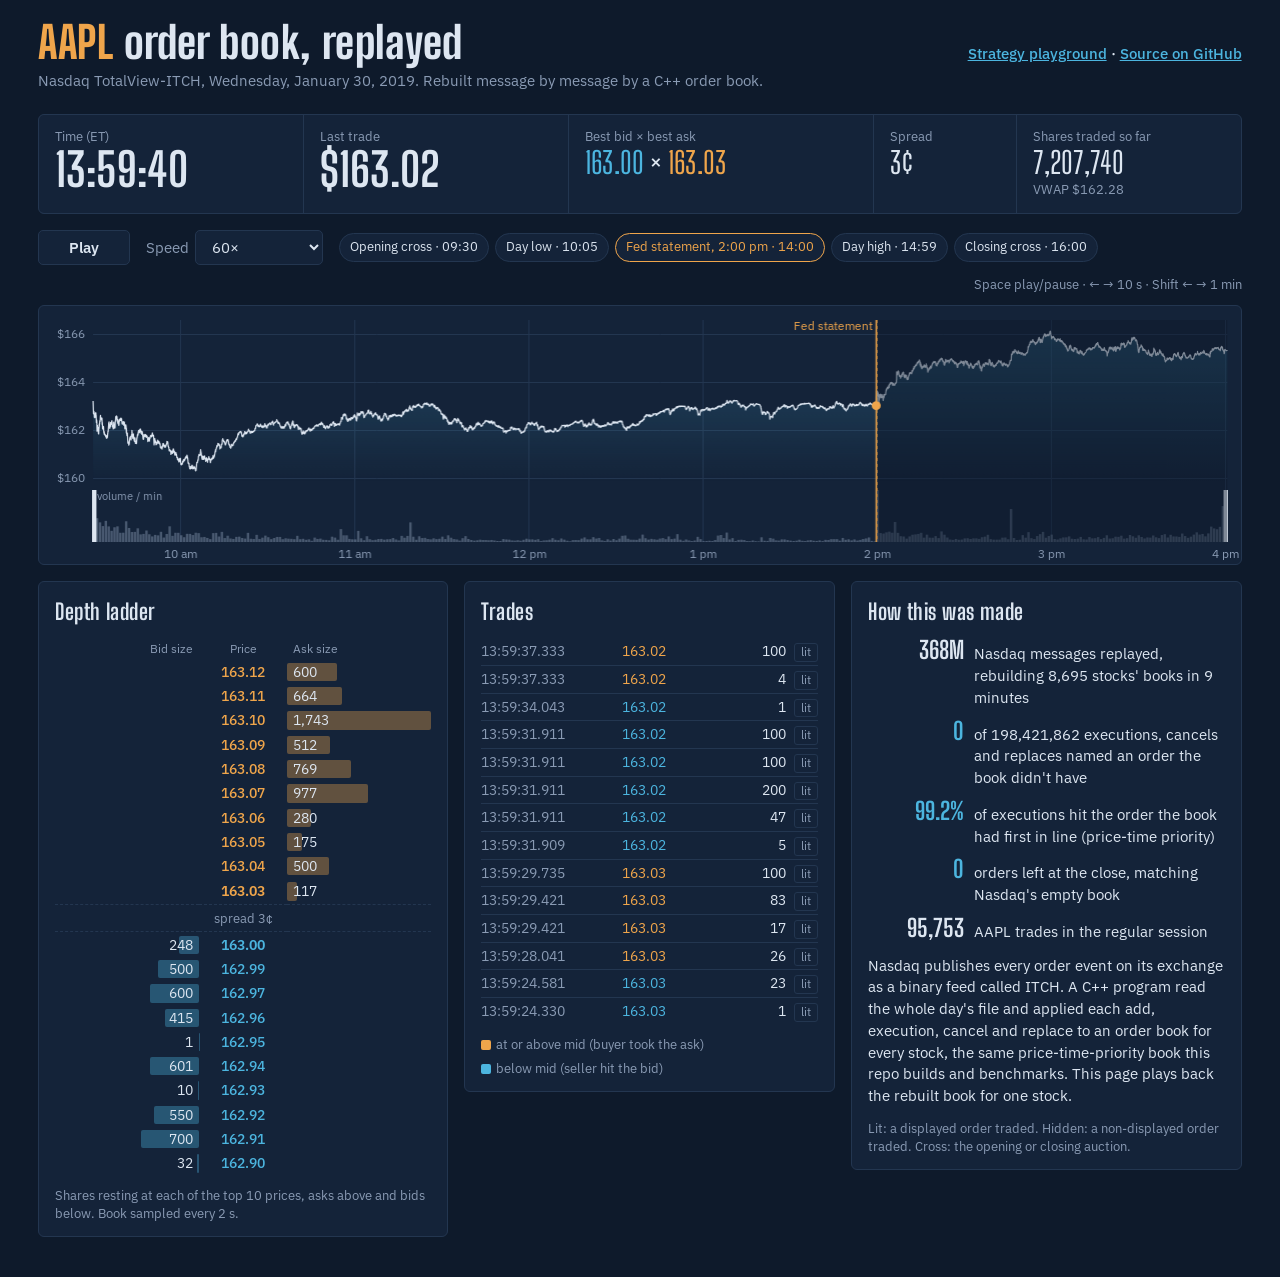
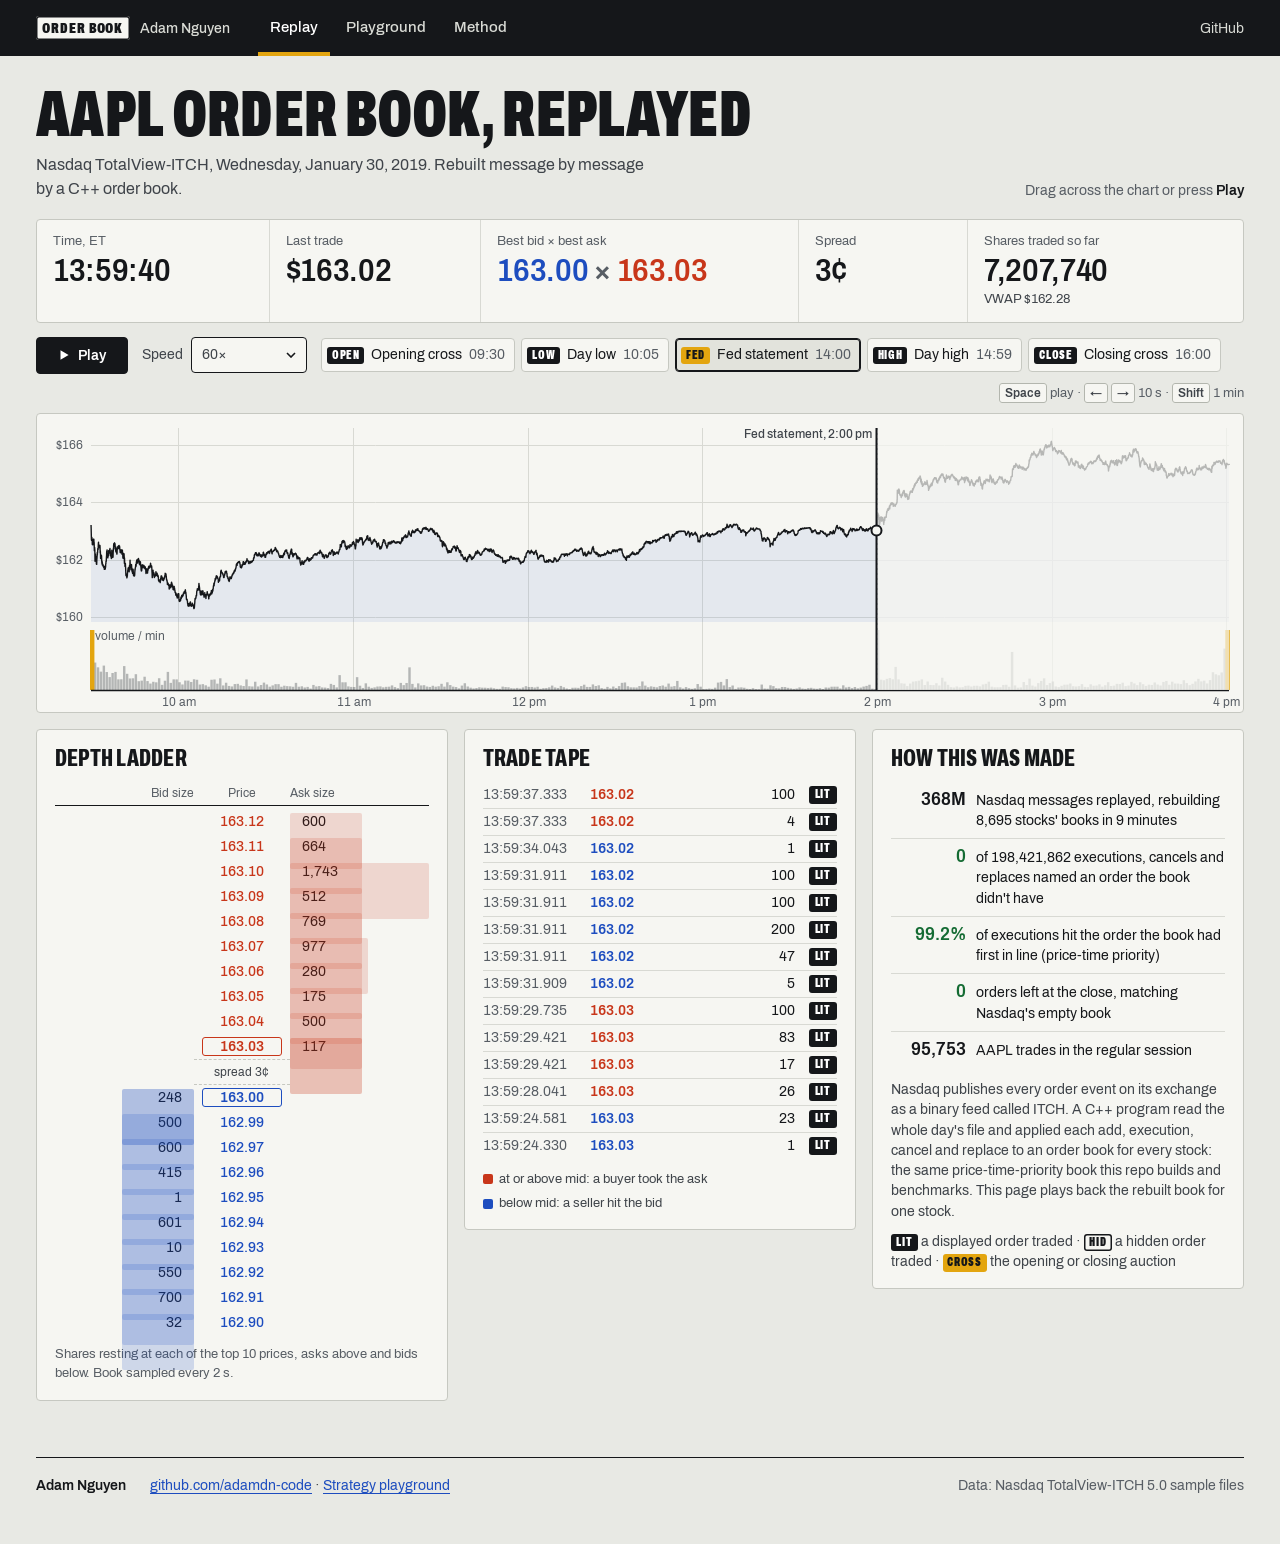
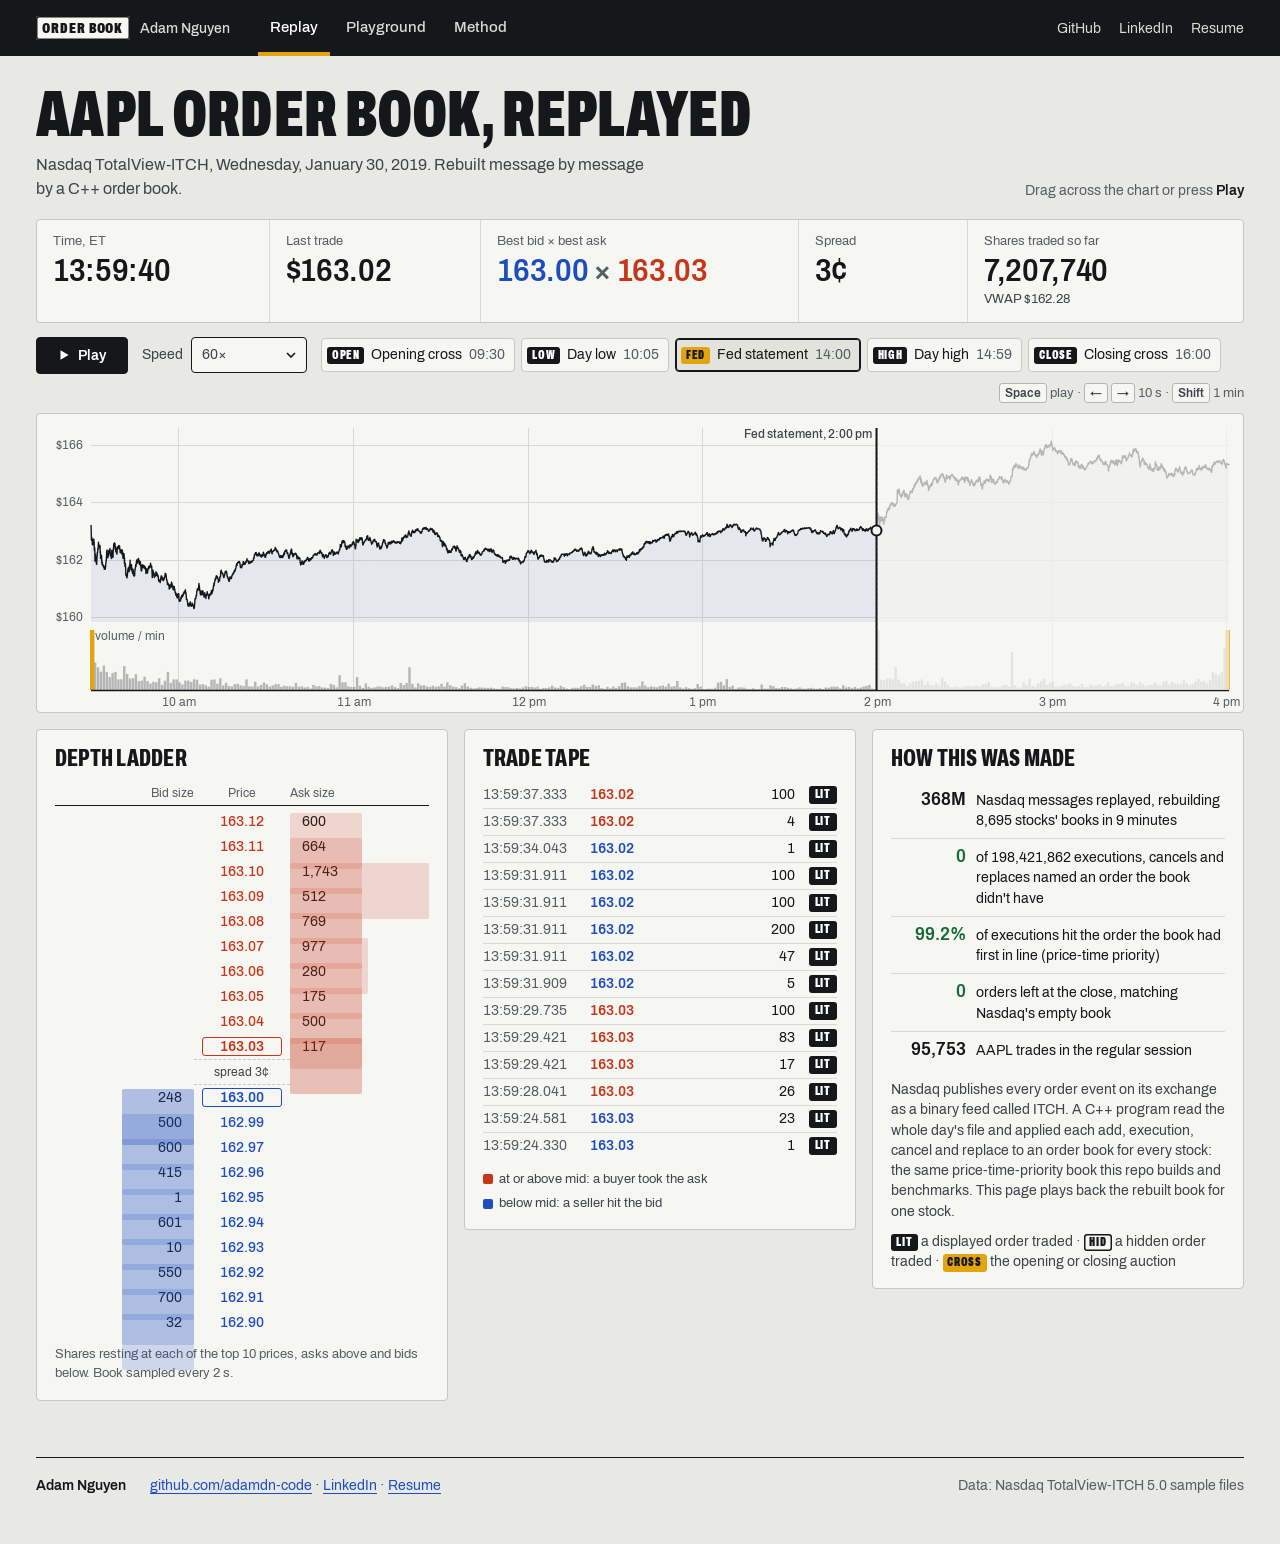
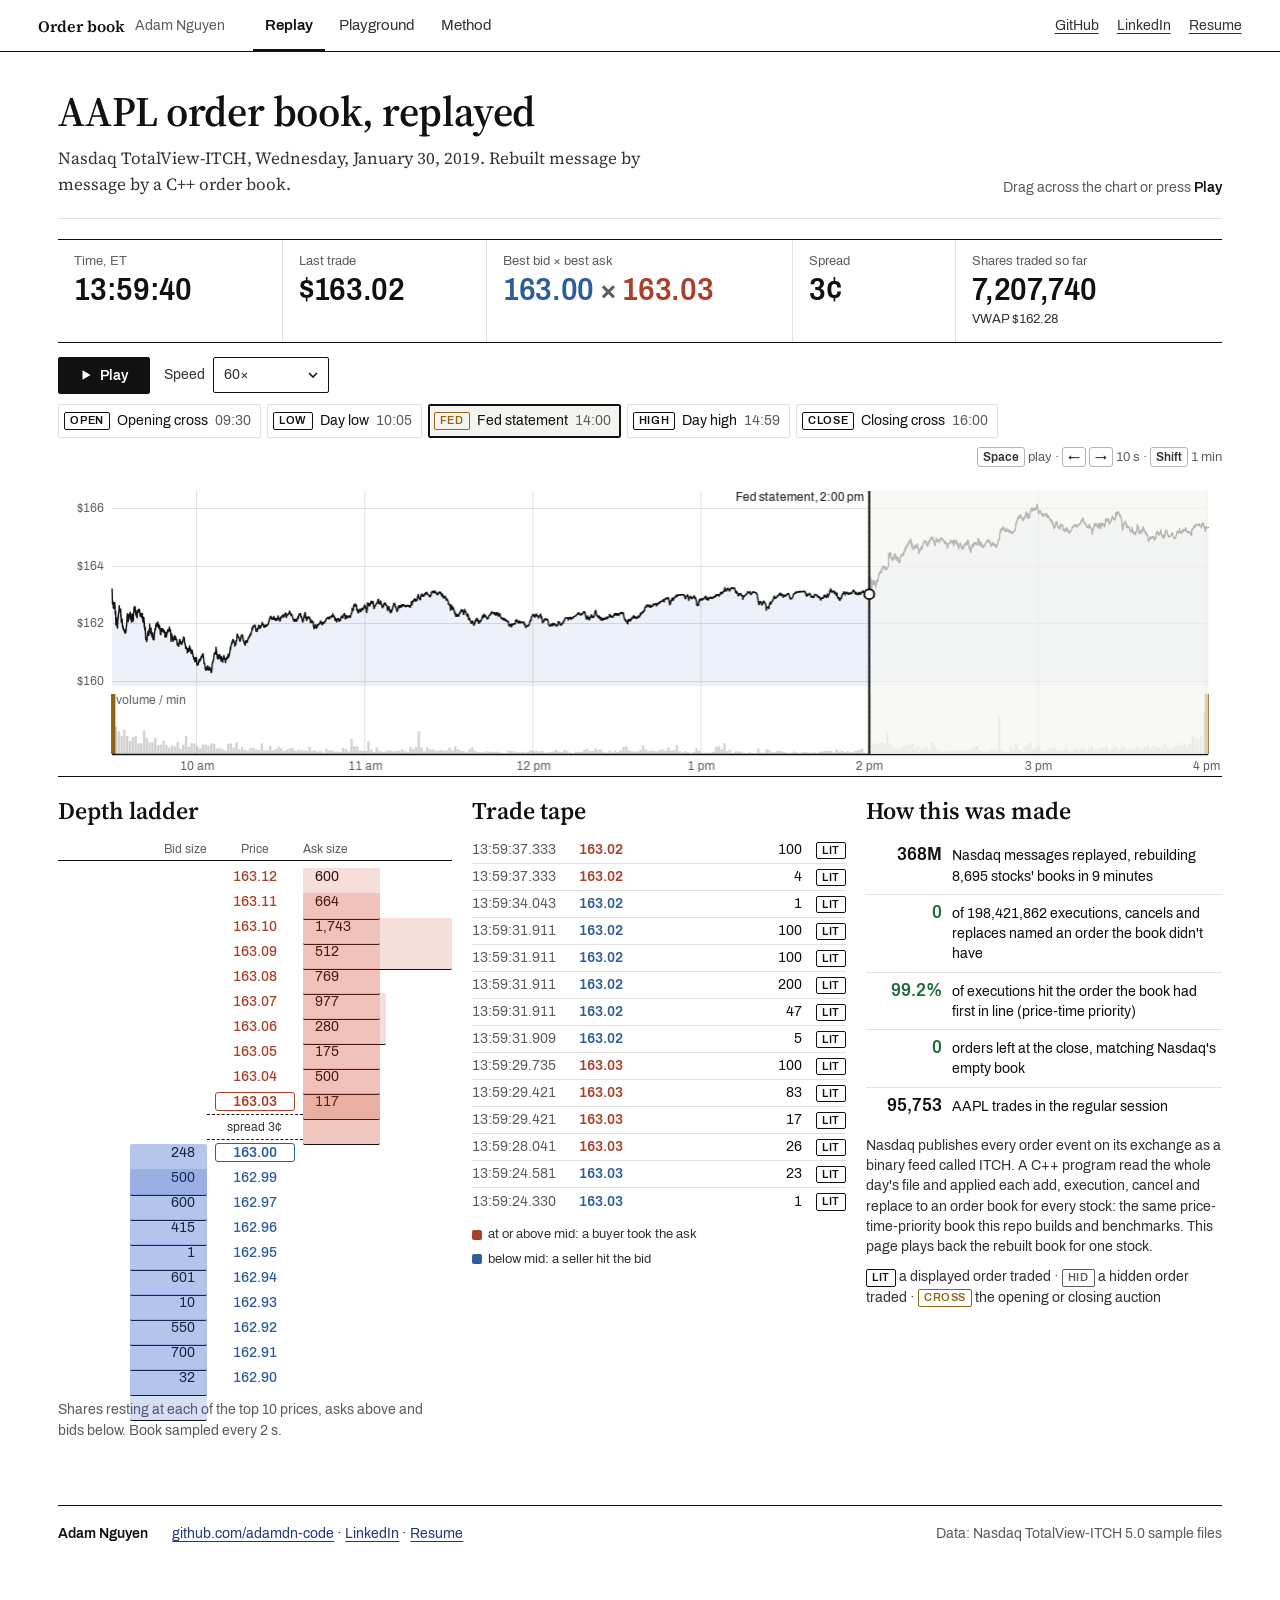
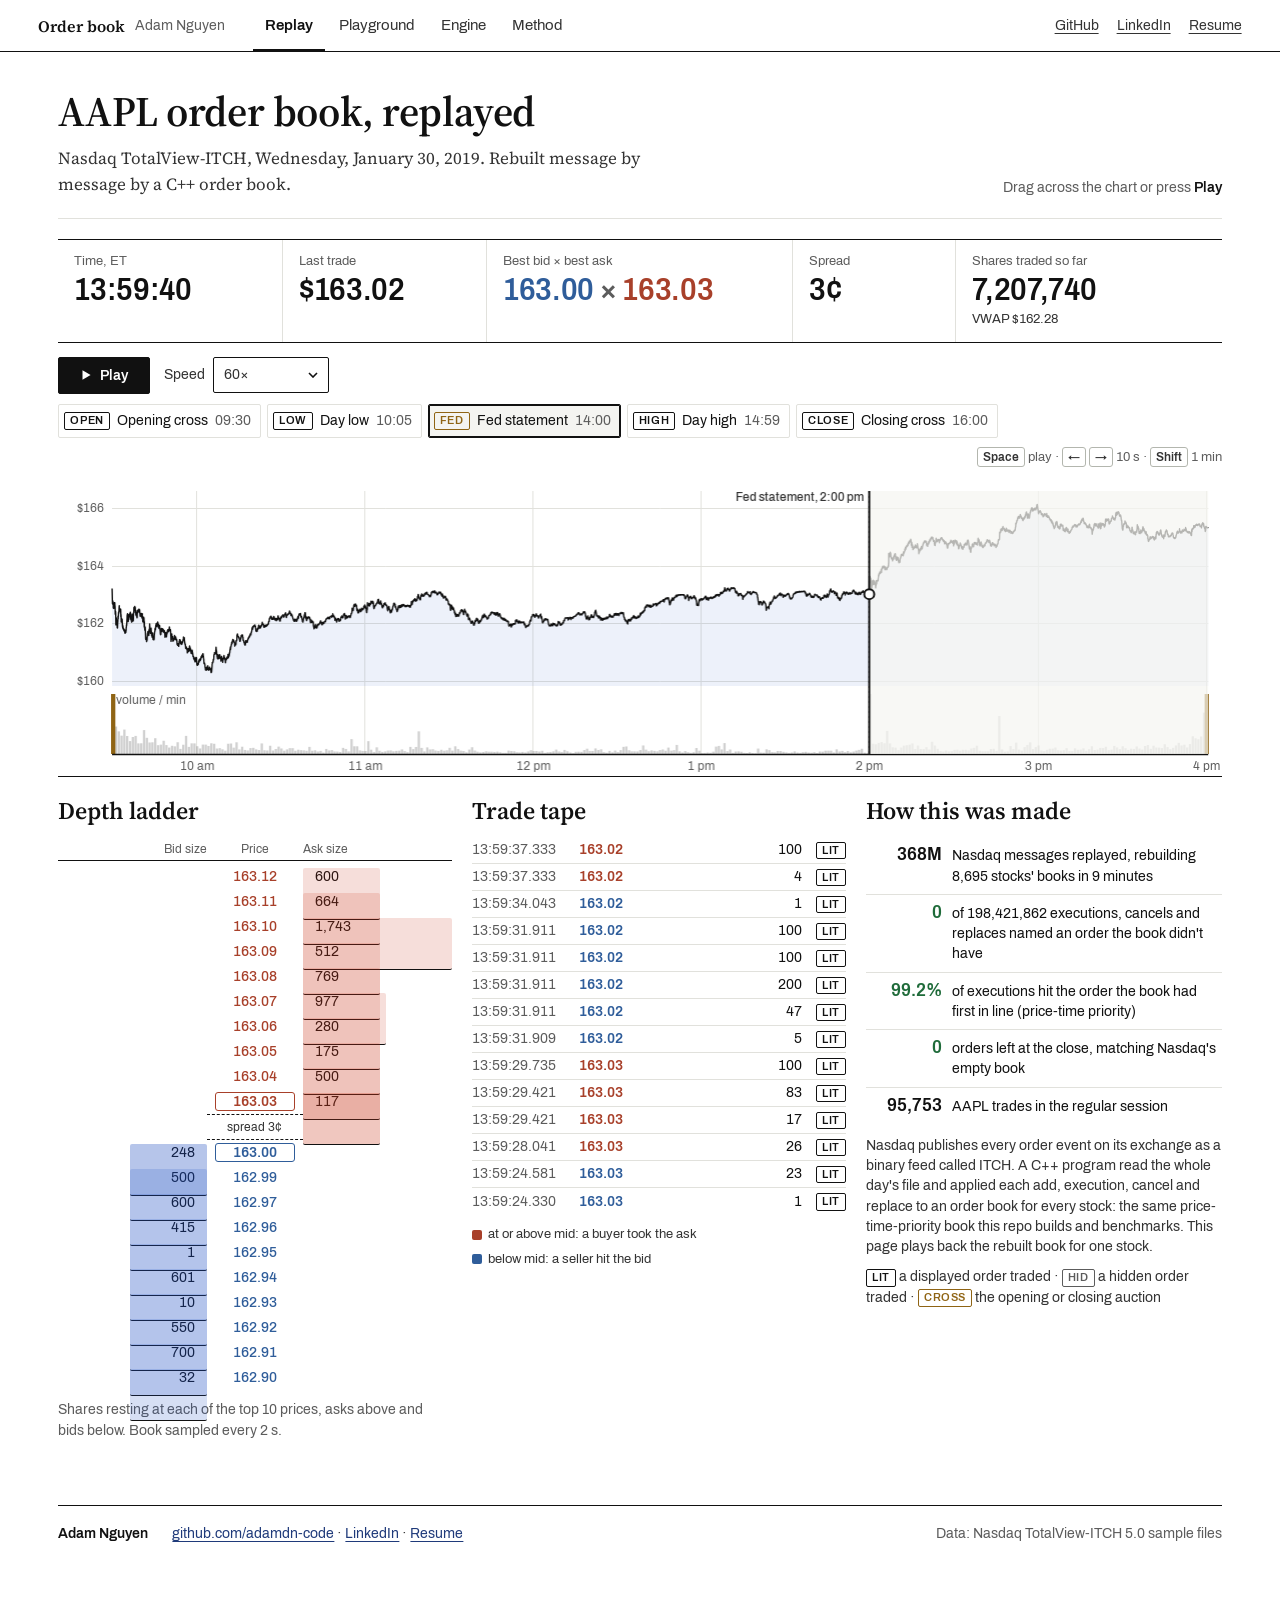
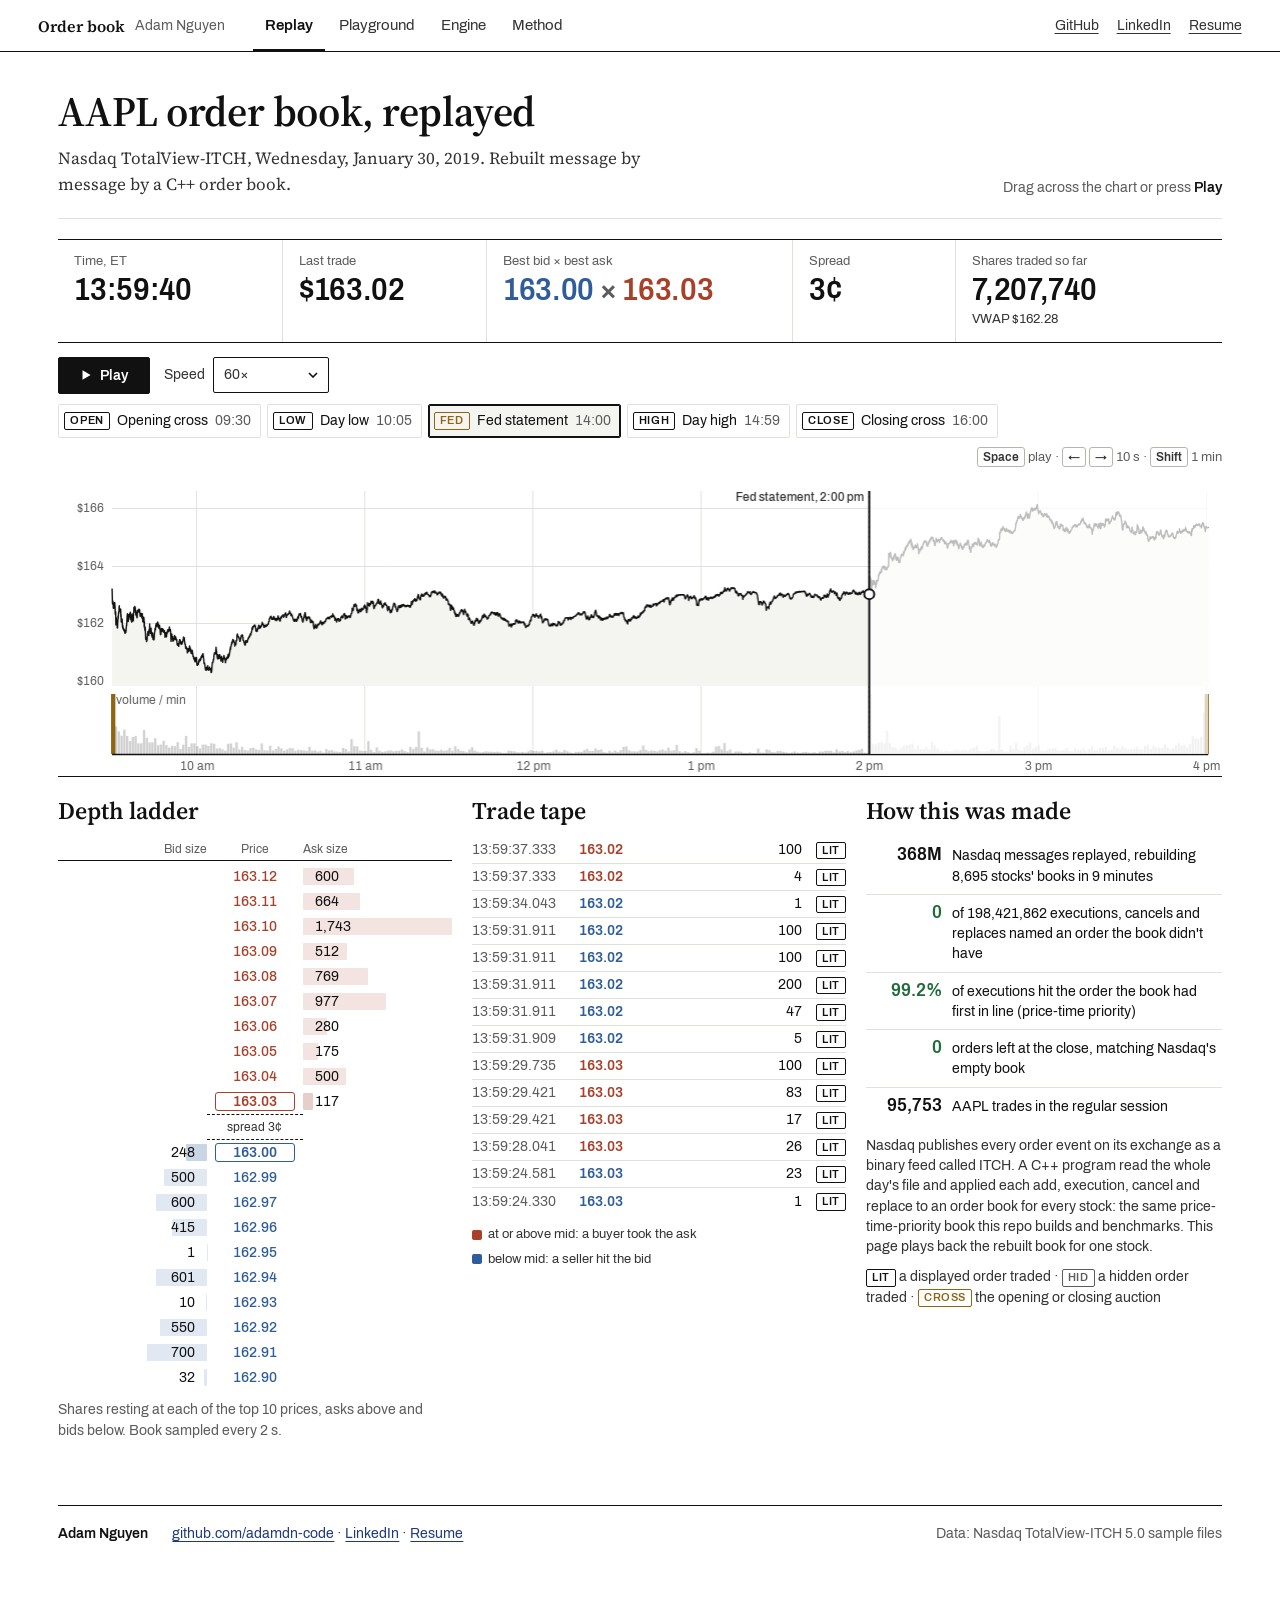
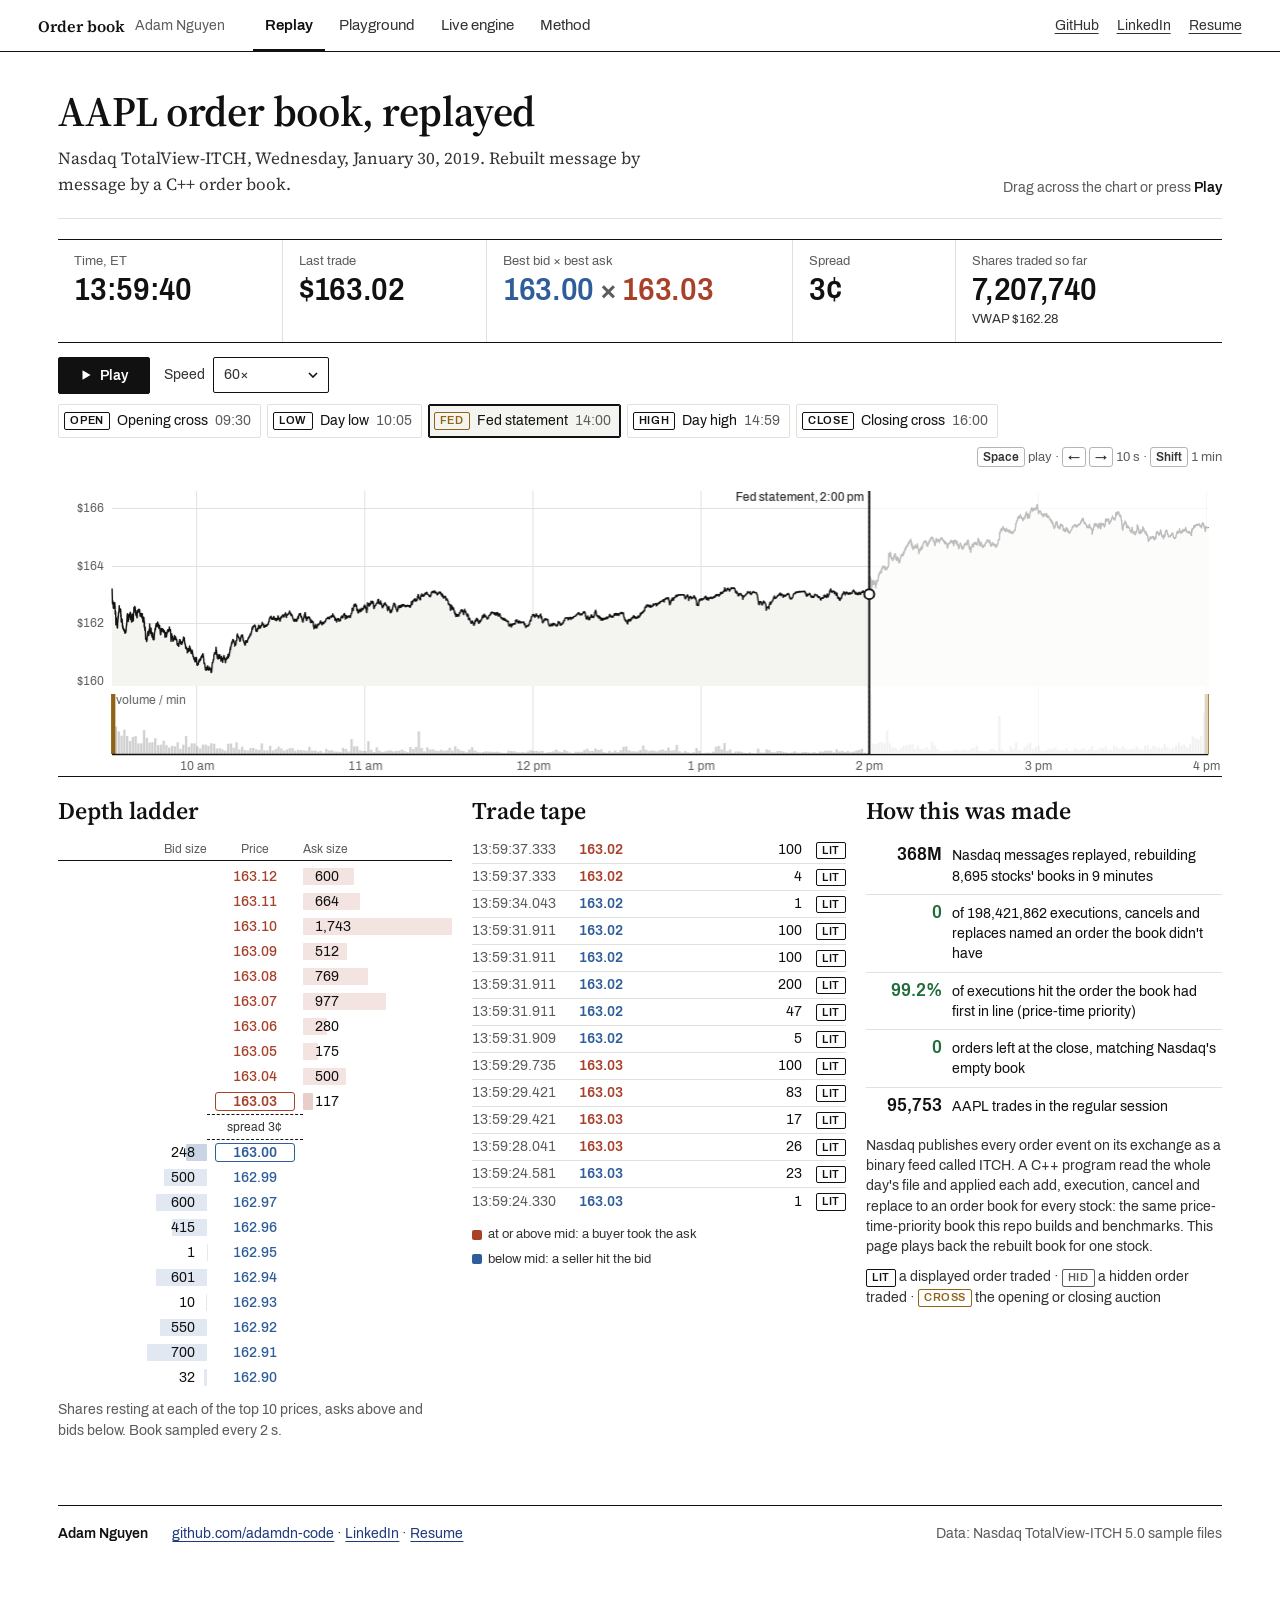
